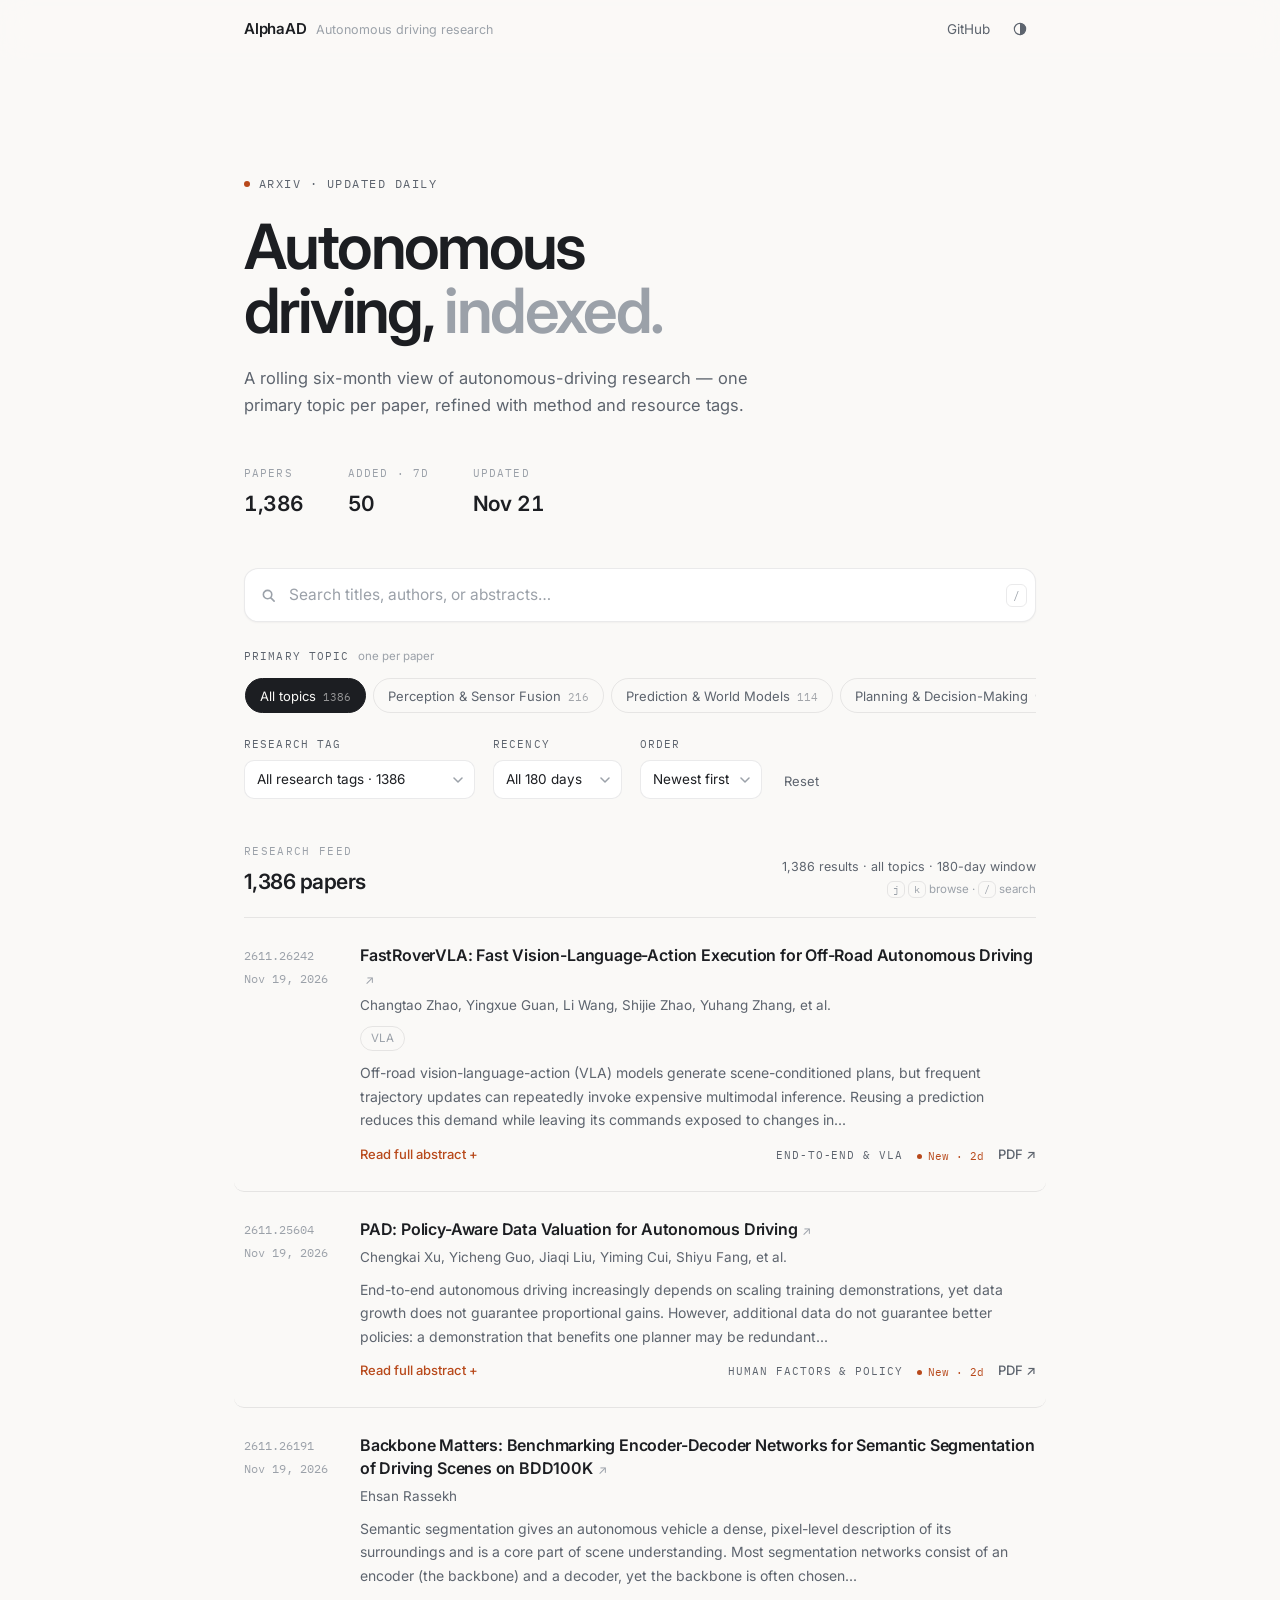
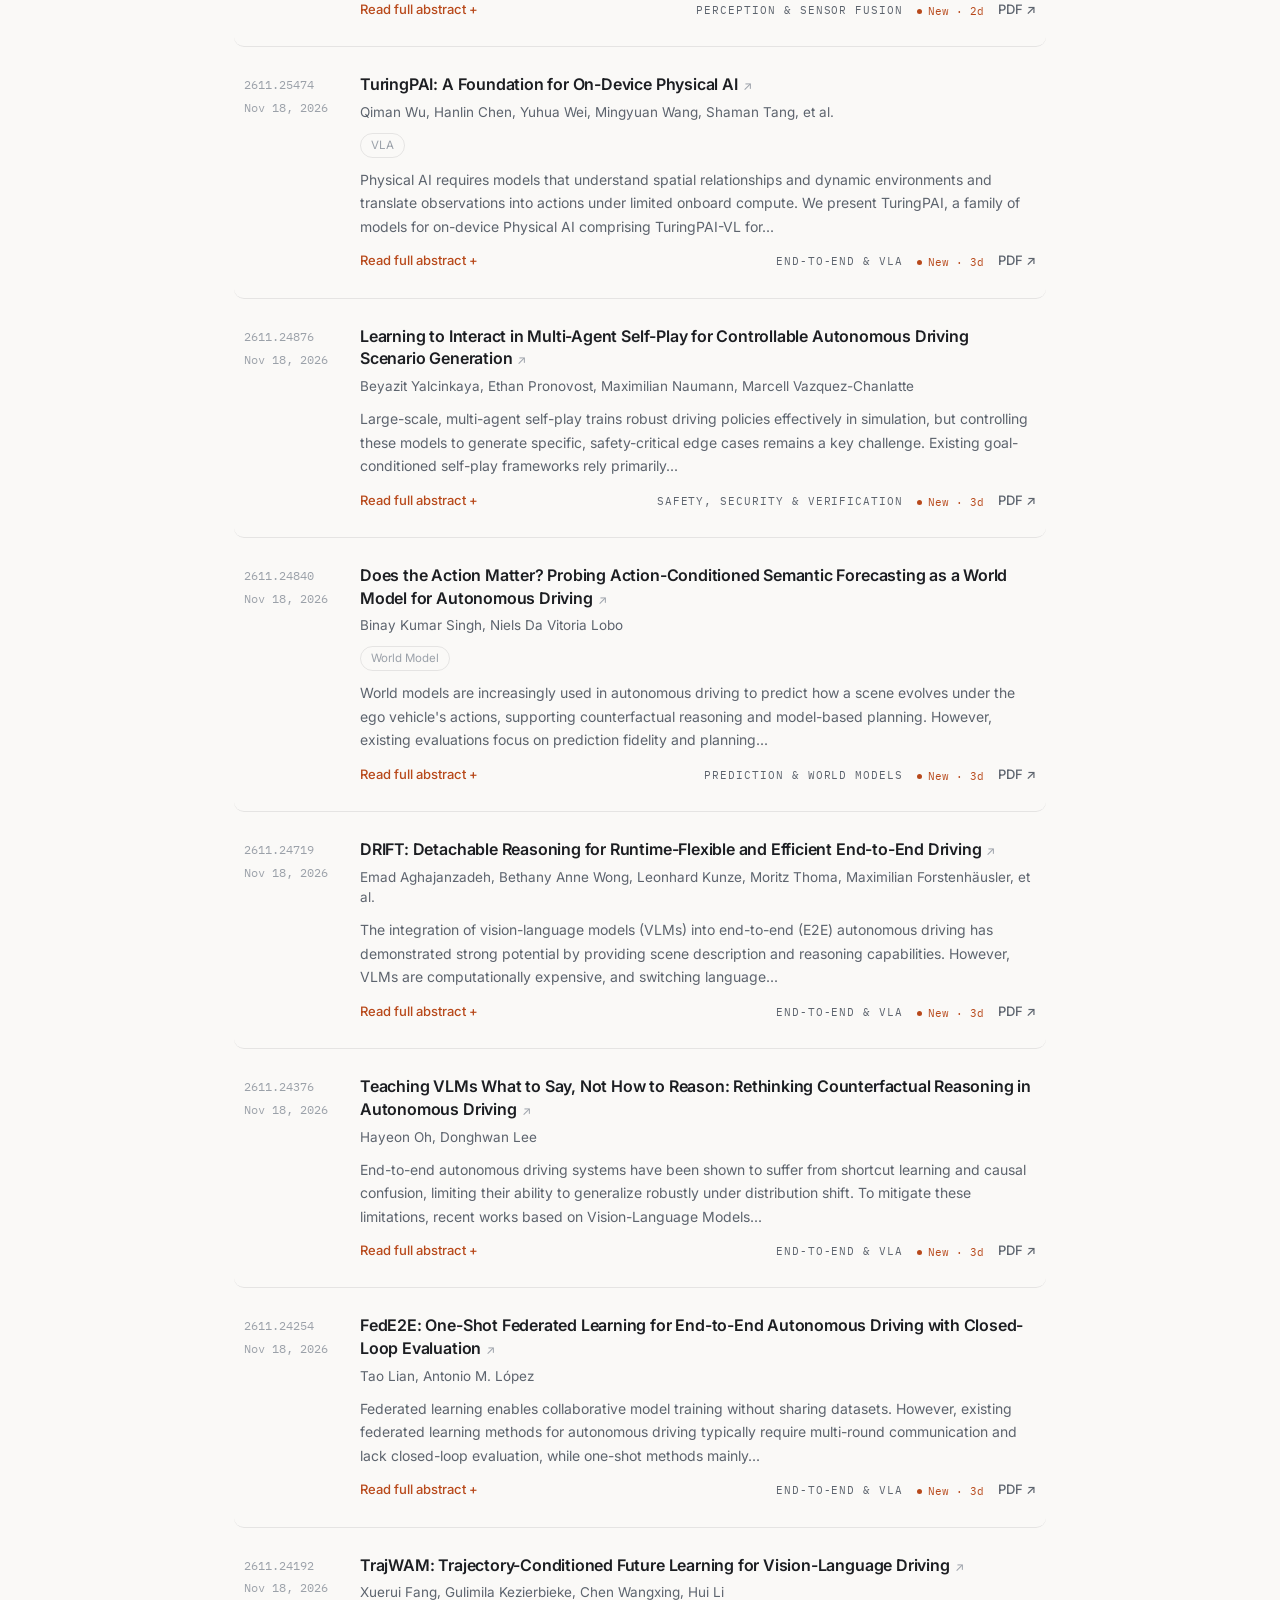
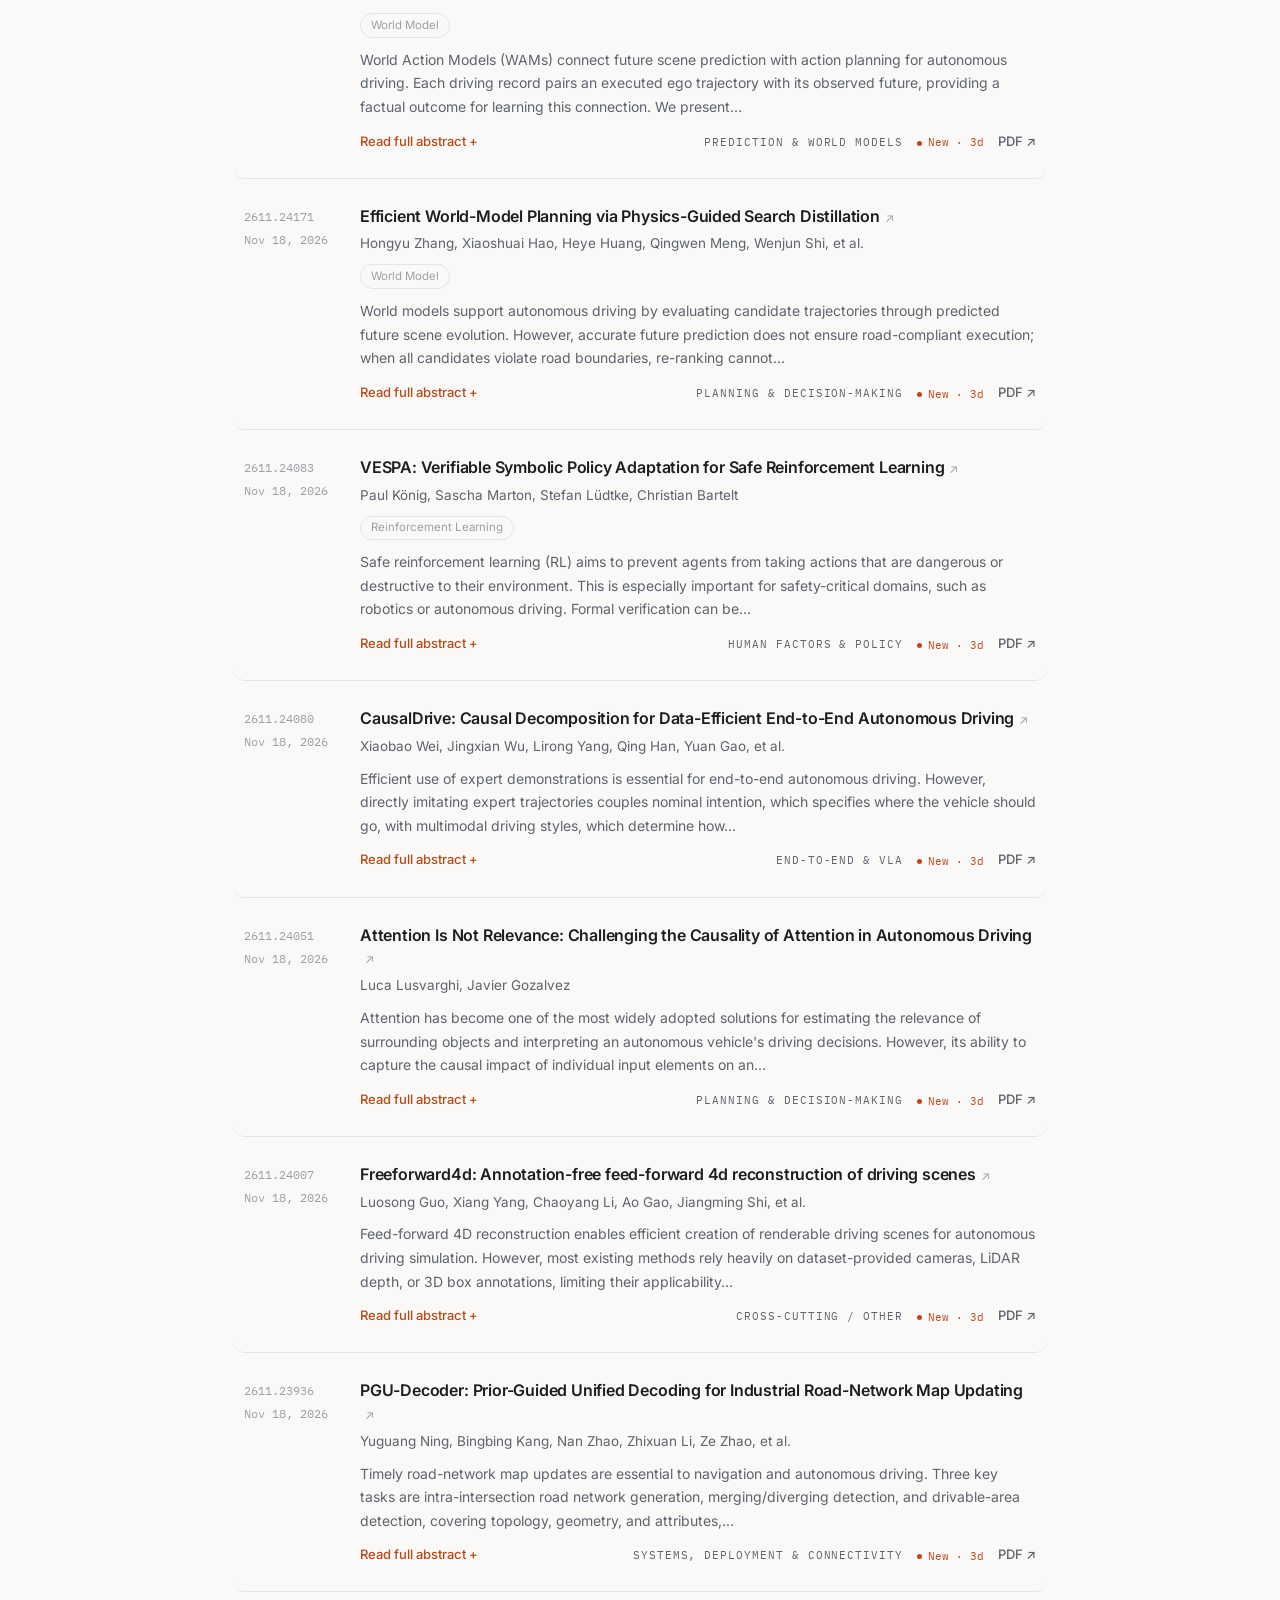
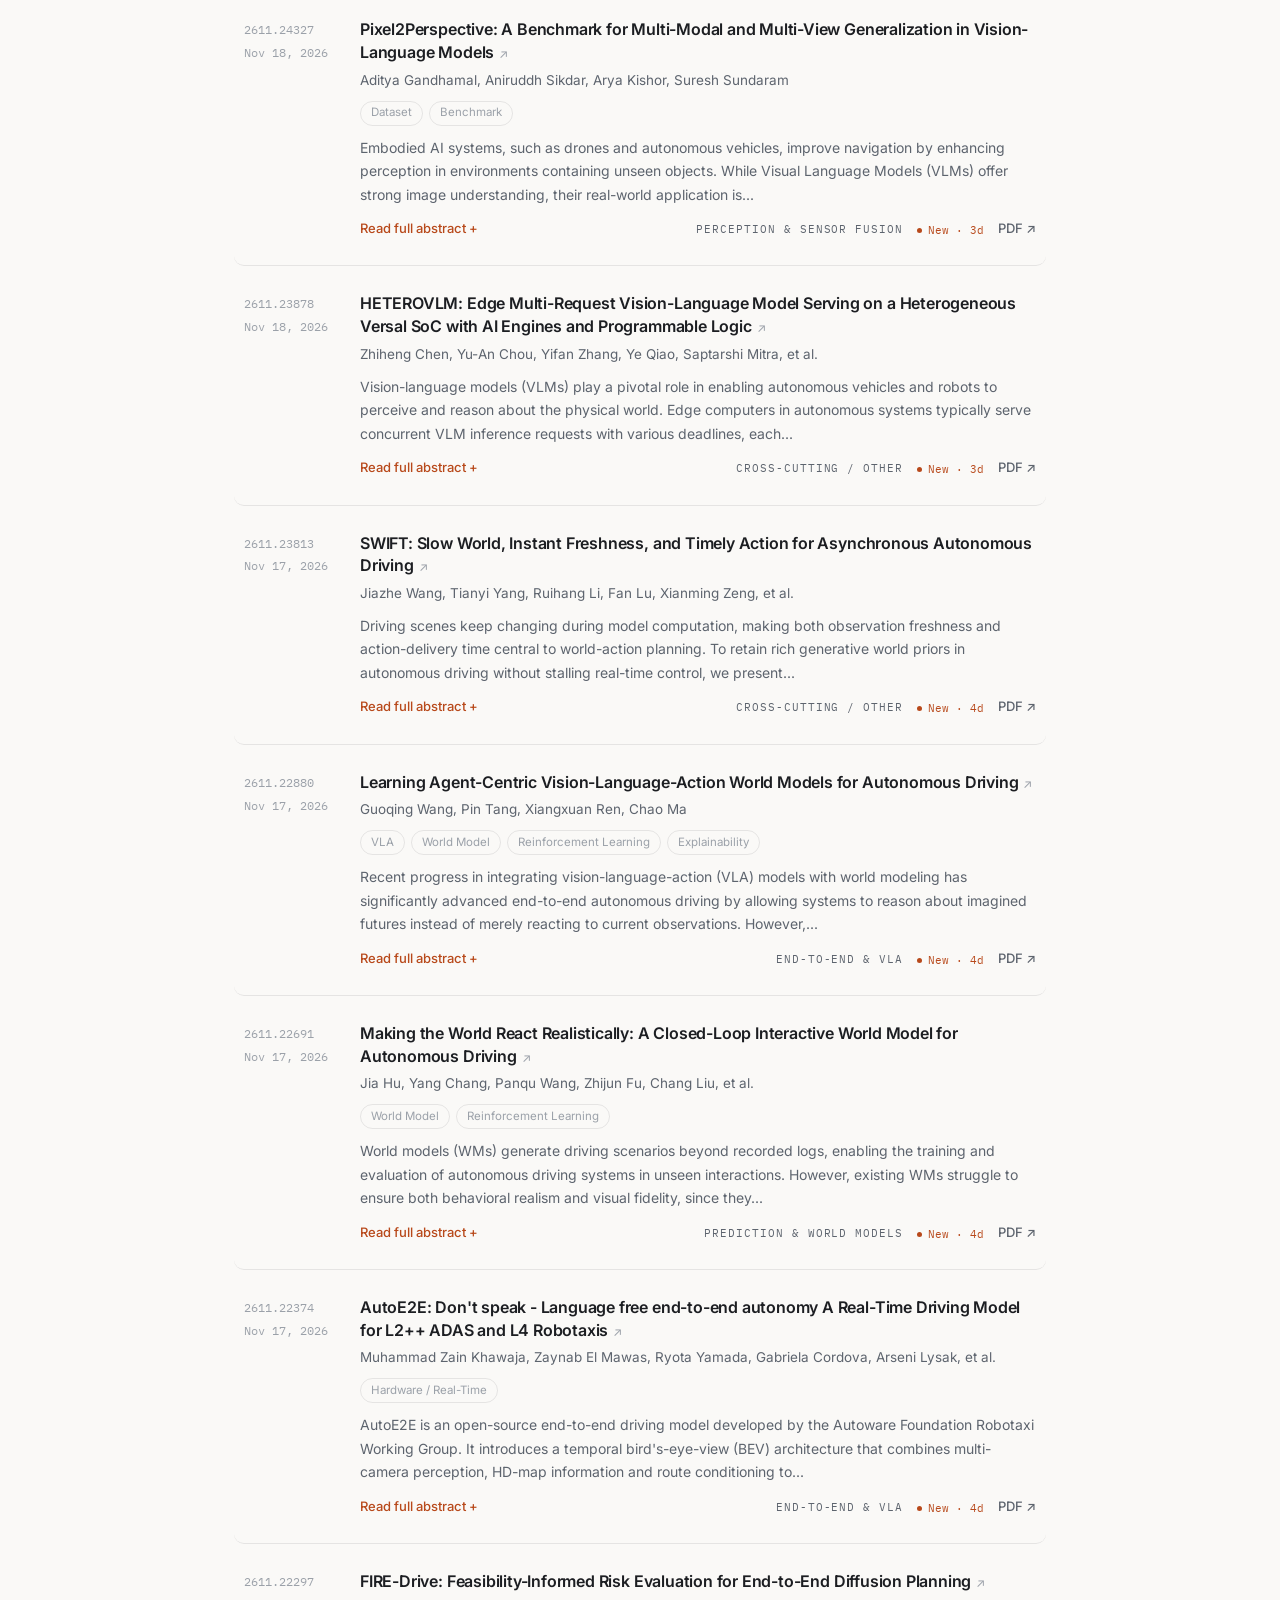
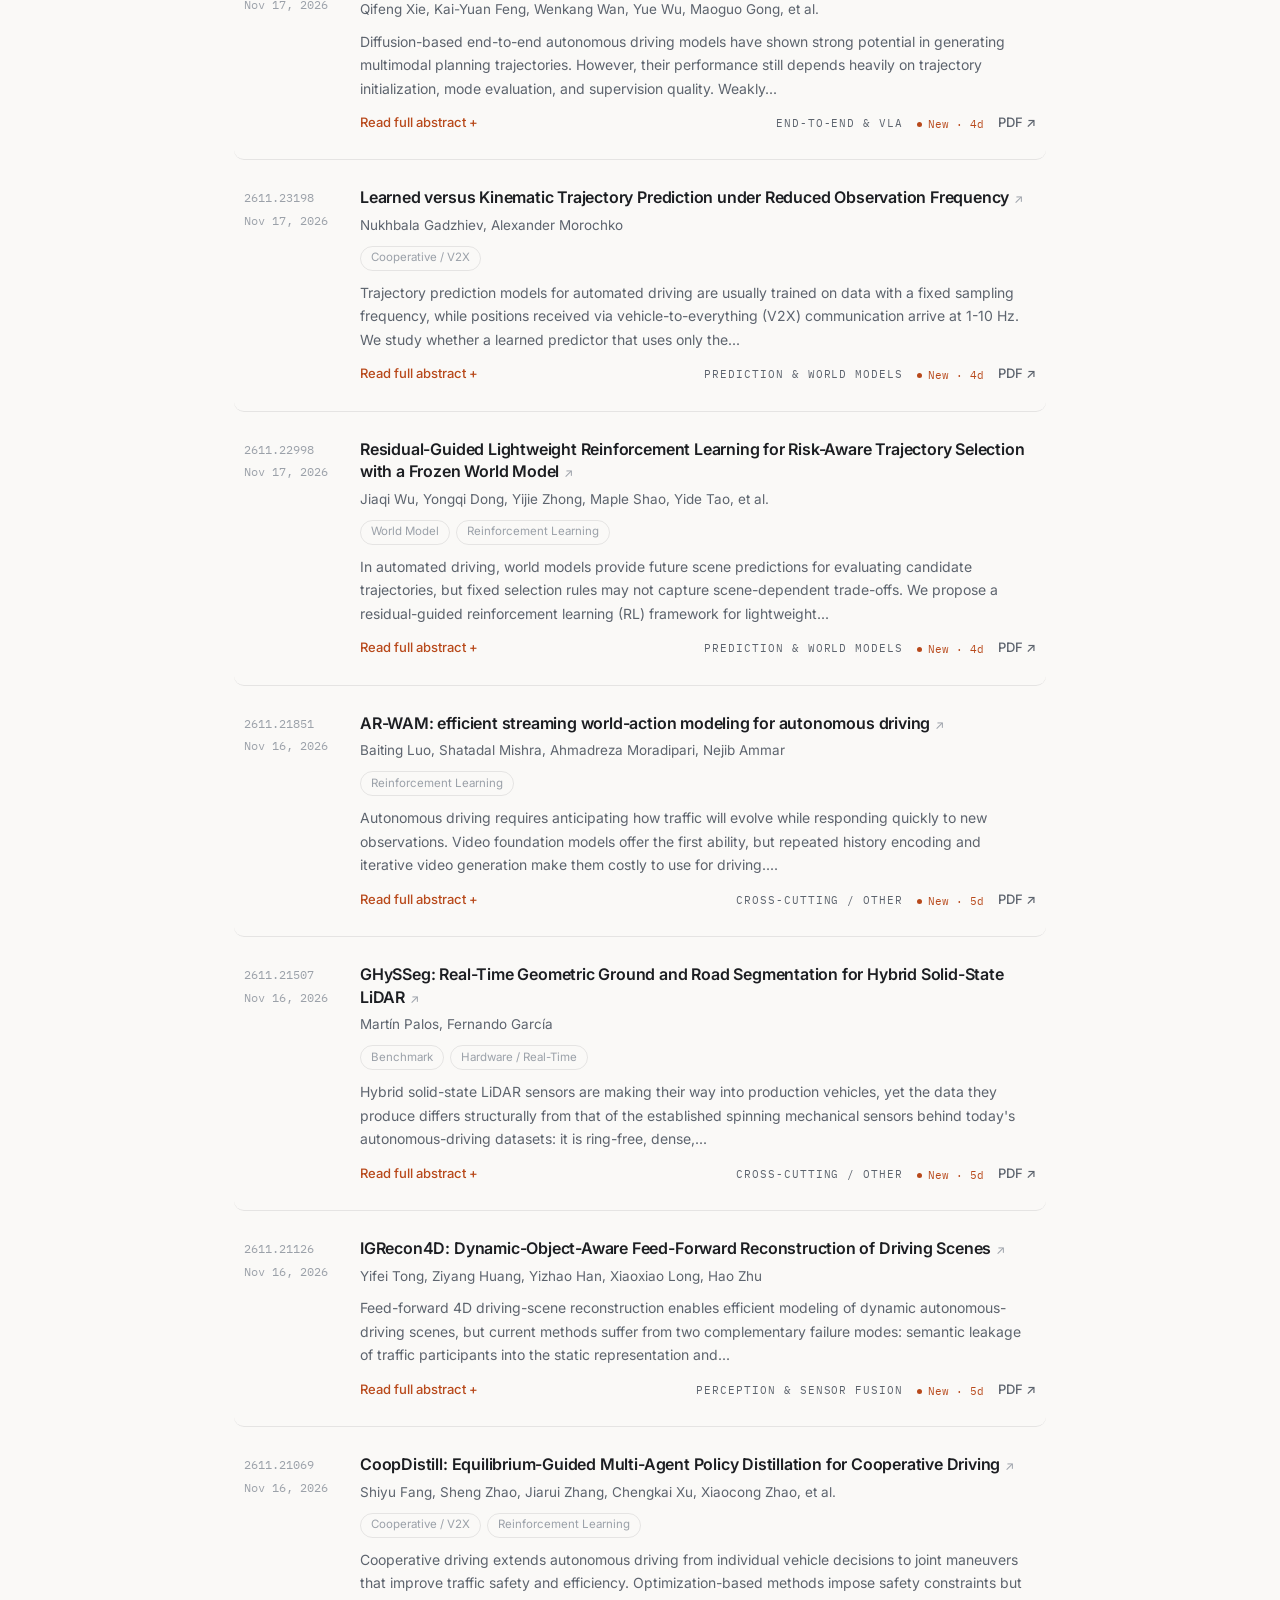
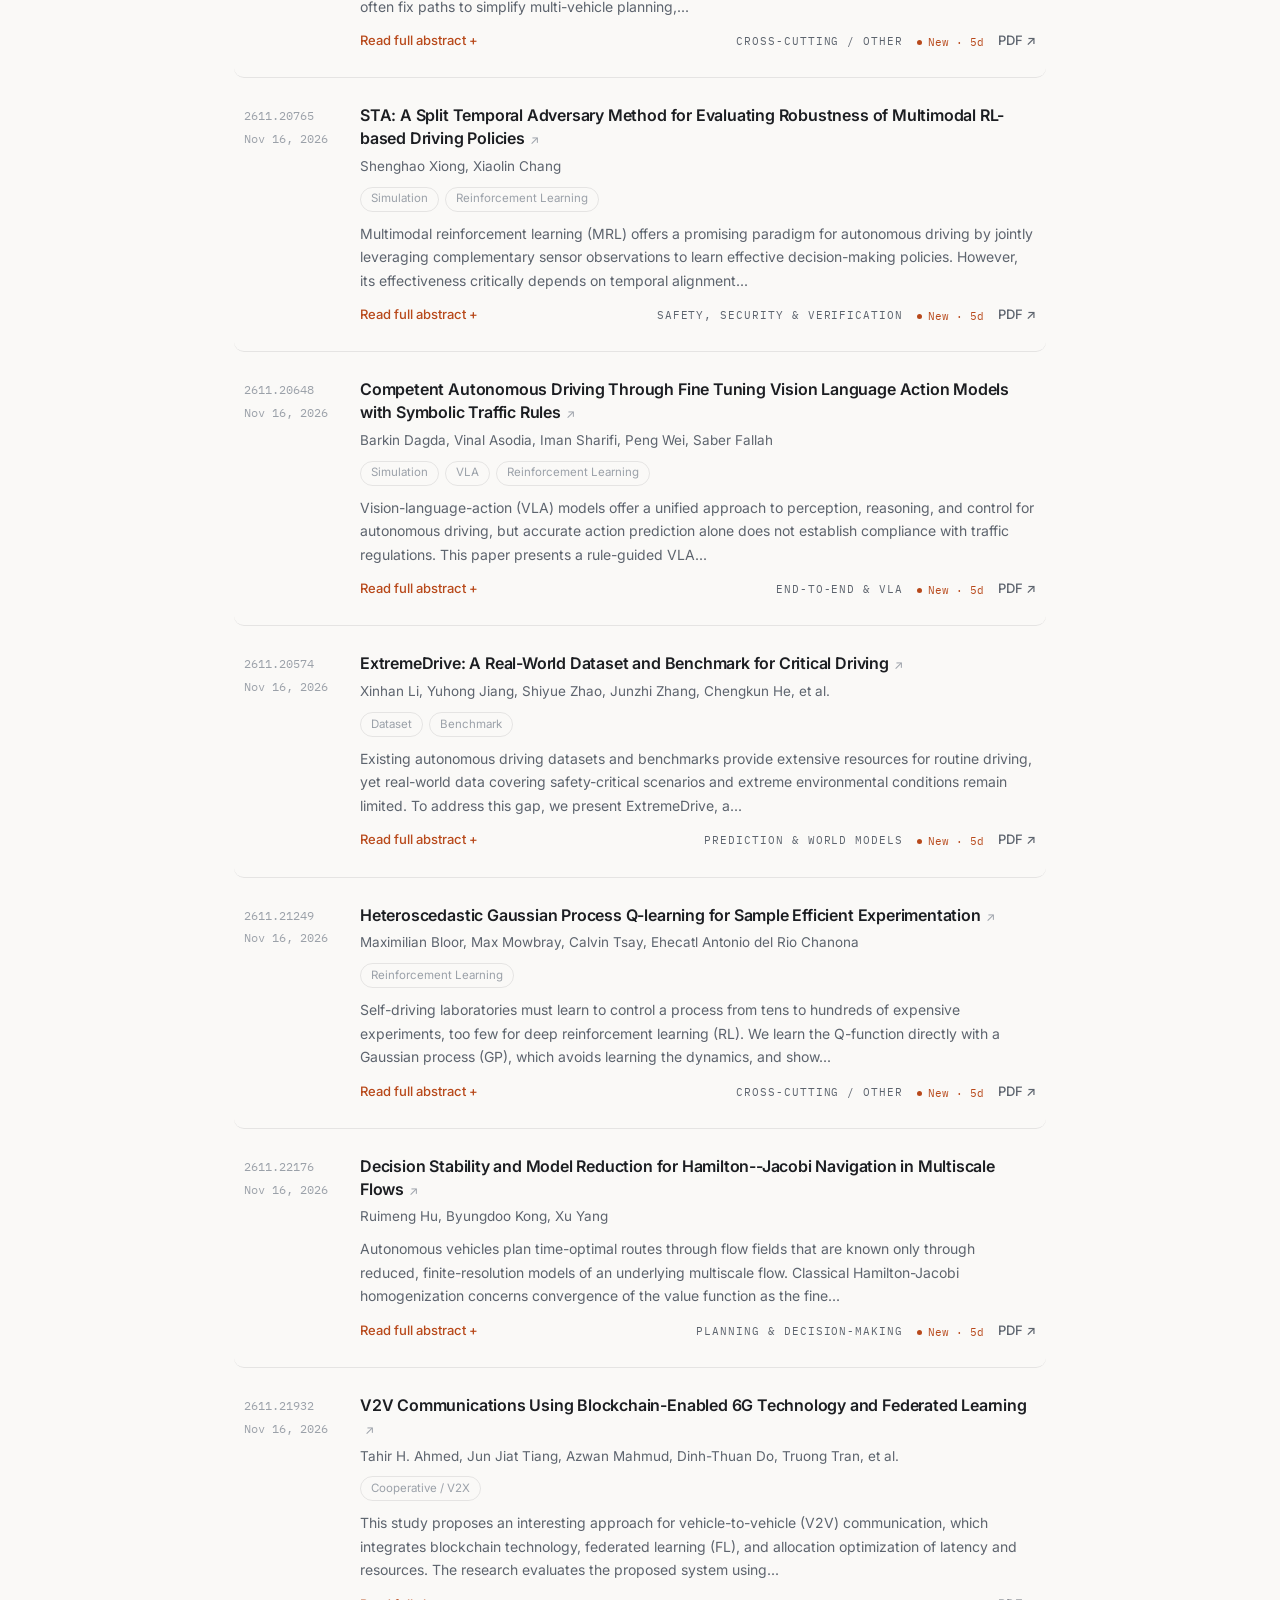
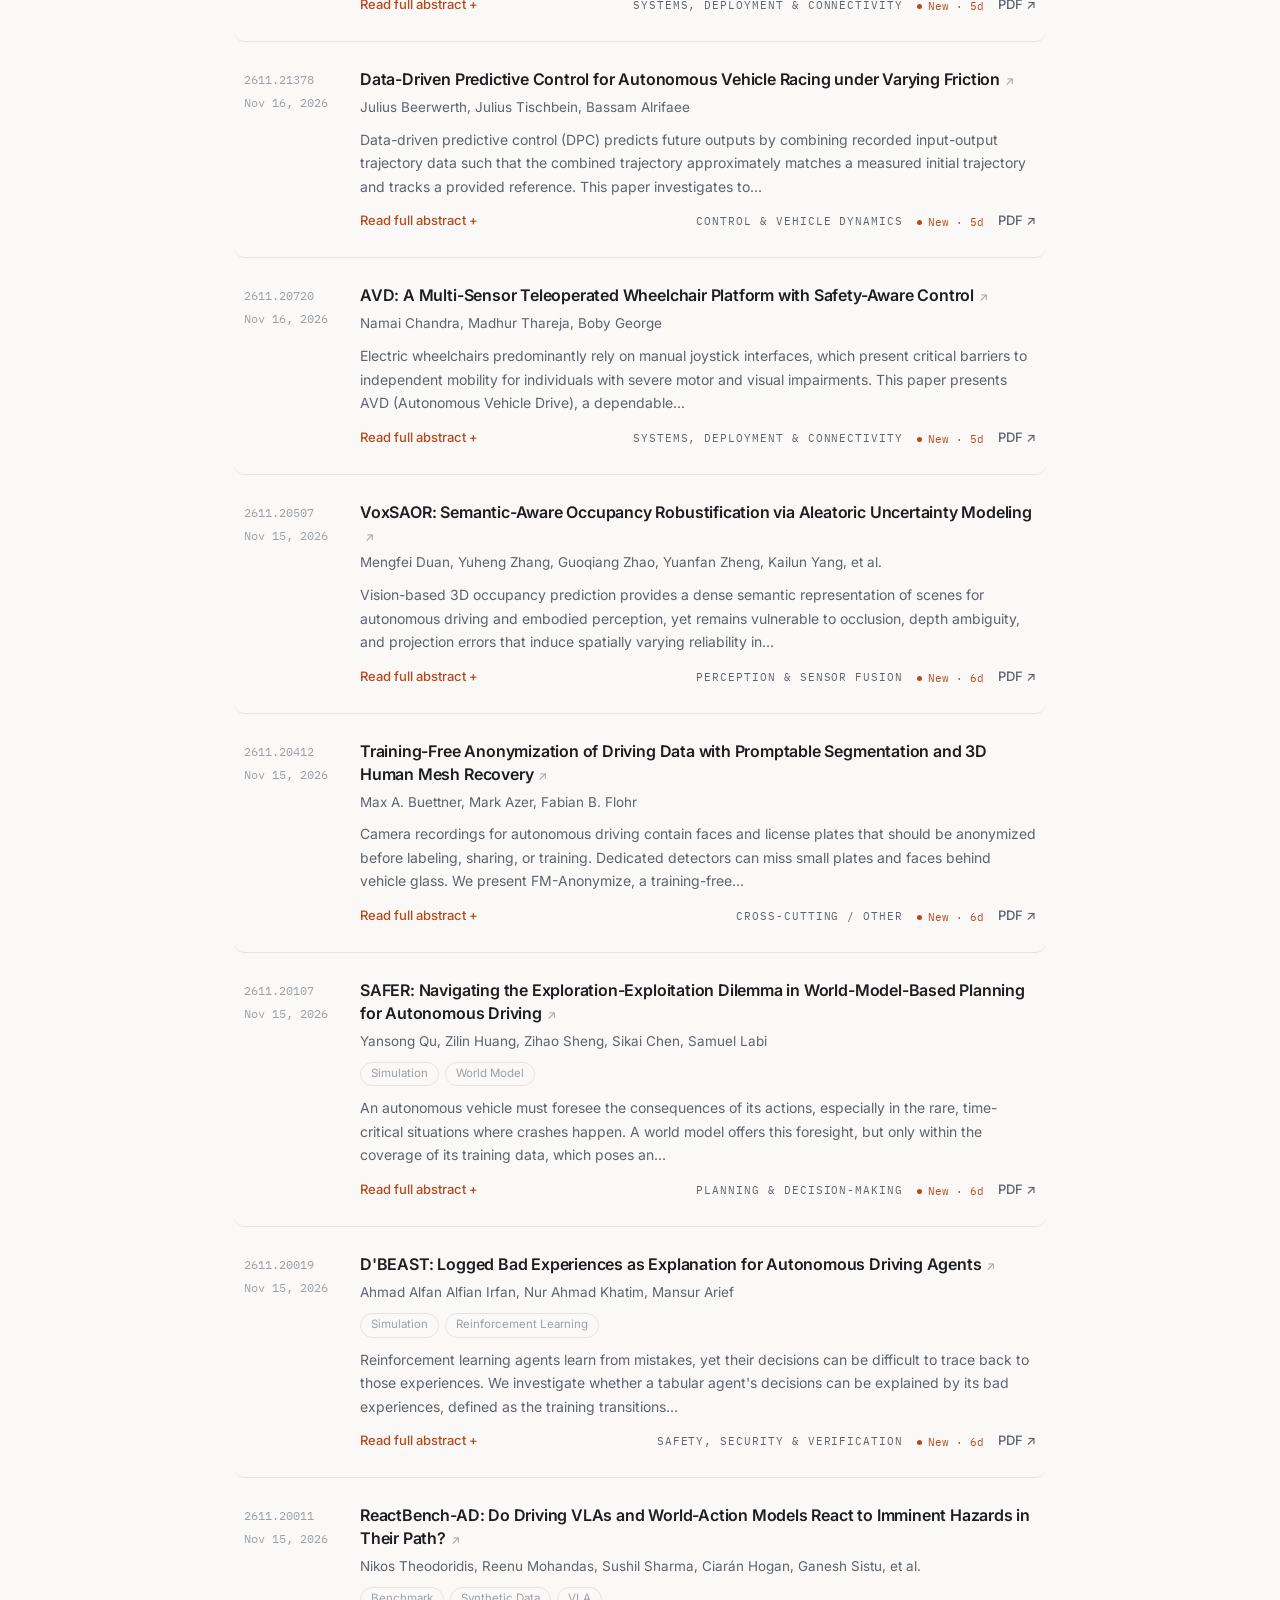
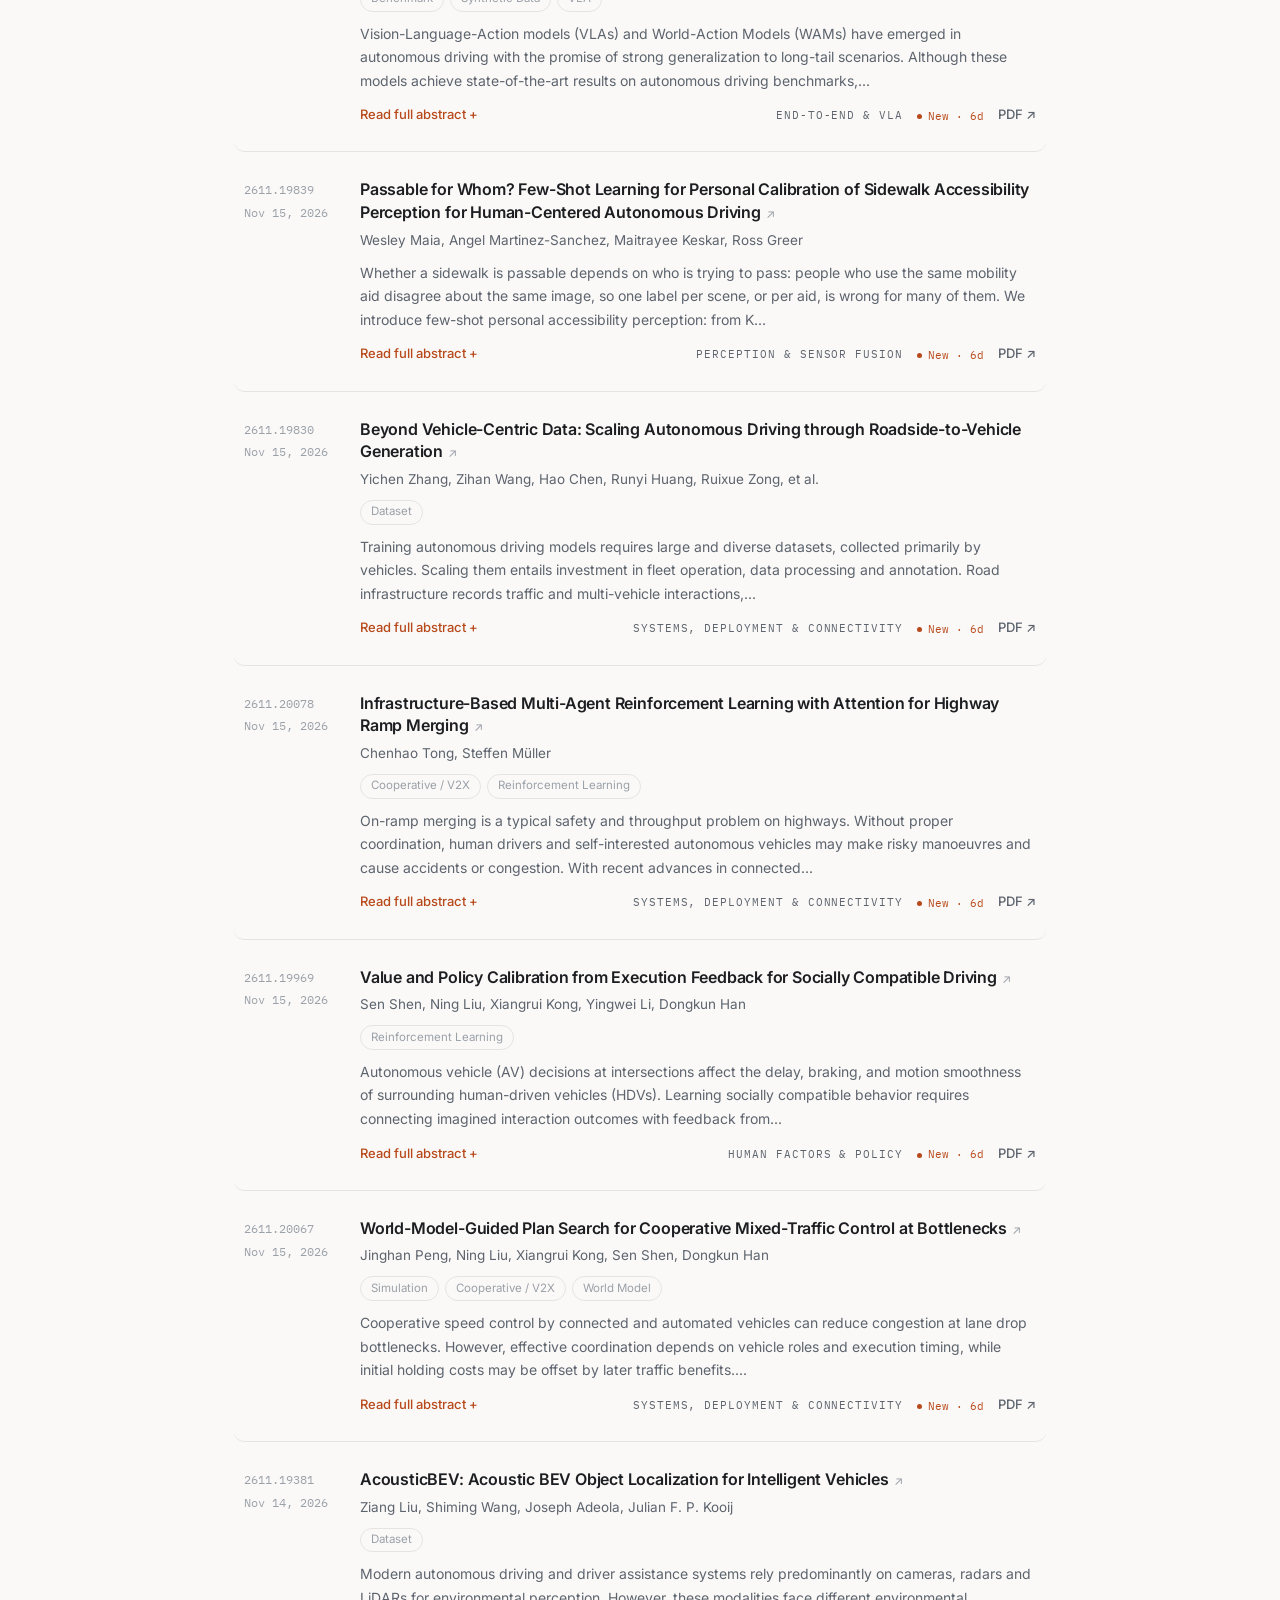
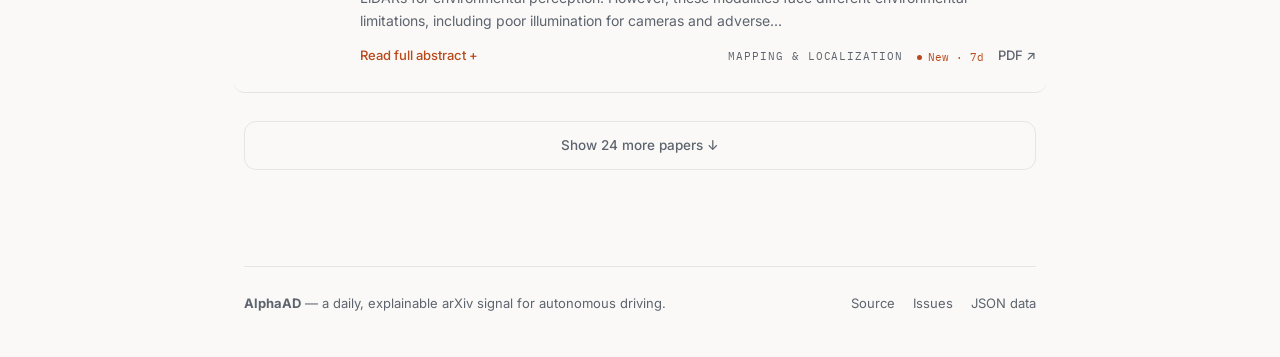
==== site/index.html @ a9769603 "[update] refresh papers 2026-11-21" ====
<!doctype html>
<html lang="en" data-theme="auto">
  <head>
    <meta charset="utf-8">
    <meta name="viewport" content="width=device-width, initial-scale=1">
    <meta name="description" content="Search and filter the latest autonomous driving research papers from arXiv.">
    <meta name="theme-color" content="#faf9f7" media="(prefers-color-scheme: light)">
    <meta name="theme-color" content="#0e0f11" media="(prefers-color-scheme: dark)">
    <meta property="og:title" content="AlphaAD · Autonomous Driving Research">
    <meta property="og:description" content="A daily research signal for autonomous driving.">
    <meta property="og:type" content="website">
    <title>AlphaAD · Autonomous Driving Research</title>
    <script>
      try {
        document.documentElement.dataset.theme = window.localStorage.getItem("alphaad-theme") || "auto";
      } catch (error) {
        document.documentElement.dataset.theme = "auto";
      }
    </script>
    <link rel="icon" href="favicon.svg" type="image/svg+xml">
    <link rel="stylesheet" href="assets/styles.css?v=97b1cd1d316fb952">
    <link rel="preconnect" href="https://fonts.googleapis.com">
    <link rel="preconnect" href="https://fonts.gstatic.com" crossorigin>
    <link href="https://fonts.googleapis.com/css2?family=IBM+Plex+Mono:wght@400;500&family=Inter:wght@400;500;600&display=swap" rel="stylesheet" media="print" onload="this.media='all'">
    <noscript>
      <link href="https://fonts.googleapis.com/css2?family=IBM+Plex+Mono:wght@400;500&family=Inter:wght@400;500;600&display=swap" rel="stylesheet">
    </noscript>
    <script src="assets/app.js?v=cb26e9bbf1d9f992" defer></script>
  </head>
  <body>
    <a class="skip-link" href="#results">Skip to research results</a>

    <header class="site-header" aria-label="Primary navigation">
      <div class="header-inner">
        <a class="brand" href="./" aria-label="AlphaAD home">
          <span class="brand-word">AlphaAD</span>
          <span class="brand-sub">Autonomous driving research</span>
        </a>

        <nav class="header-actions" aria-label="Project links">
          <a class="header-link" href="https://github.com/alaliqing/AlphaAD">GitHub</a>
          <button class="theme-toggle" id="theme-toggle" type="button" aria-label="Change color theme">
            <svg class="theme-icon icon-auto" viewBox="0 0 24 24" fill="none" stroke="currentColor" stroke-width="1.7" aria-hidden="true">
              <circle cx="12" cy="12" r="8.5"/>
              <path d="M12 3.5a8.5 8.5 0 0 1 0 17Z" fill="currentColor" stroke="none"/>
            </svg>
            <svg class="theme-icon icon-light" viewBox="0 0 24 24" fill="none" stroke="currentColor" stroke-width="1.7" stroke-linecap="round" aria-hidden="true">
              <circle cx="12" cy="12" r="4"/>
              <path d="M12 2v2M12 20v2M4.93 4.93l1.41 1.41M17.66 17.66l1.41 1.41M2 12h2M20 12h2M4.93 19.07l1.41-1.41M17.66 6.34l1.41-1.41"/>
            </svg>
            <svg class="theme-icon icon-dark" viewBox="0 0 24 24" fill="none" stroke="currentColor" stroke-width="1.7" stroke-linejoin="round" aria-hidden="true">
              <path d="M21 12.8A9 9 0 1 1 11.2 3a7 7 0 0 0 9.8 9.8Z"/>
            </svg>
            <span class="sr-only" id="theme-label">Auto</span>
          </button>
        </nav>
      </div>
    </header>

    <div class="page-shell">
      <main>
        <section class="hero" aria-labelledby="page-title">
          <p class="eyebrow"><span class="live-dot" aria-hidden="true"></span>arXiv · Updated daily</p>
          <h1 id="page-title">Autonomous driving, <span>indexed.</span></h1>
          <p class="hero-intro">A rolling six-month view of autonomous-driving research — one primary topic per paper, refined with method and resource tags.</p>

          <dl class="signal-board" aria-label="Research index summary">
            <div>
              <dt>Papers</dt>
              <dd id="total-papers">1,386</dd>
            </div>
            <div>
              <dt>Added · 7d</dt>
              <dd id="new-papers">50</dd>
            </div>
            <div>
              <dt>Updated</dt>
              <dd id="last-updated">Nov 21</dd>
            </div>
          </dl>
        </section>

        <form class="search-panel" id="search-form" role="search">
          <label class="sr-only" for="search-input">Search titles, authors, and abstracts</label>
          <div class="search-field">
            <span class="search-icon" aria-hidden="true"></span>
            <input
              id="search-input"
              name="q"
              type="search"
              autocomplete="off"
              placeholder="Search titles, authors, or abstracts…"
              disabled
            >
            <button id="clear-search" type="button" hidden>Clear</button>
            <kbd aria-hidden="true">/</kbd>
          </div>
        </form>

        <section class="filter-deck" aria-label="Research filters">
          <div class="topic-filter-group">
            <div class="filter-axis-label">
              <span>Primary topic</span>
              <small>one per paper</small>
            </div>
            <div class="category-scroller" id="category-filters" aria-label="Filter by primary topic"><button class="category-chip" type="button" data-category="all" aria-pressed="true" disabled>All topics<span class="chip-count" aria-hidden="true">1386</span></button><button class="category-chip" type="button" data-category="Perception &amp; Sensor Fusion" aria-pressed="false" disabled>Perception &amp; Sensor Fusion<span class="chip-count" aria-hidden="true">216</span></button><button class="category-chip" type="button" data-category="Prediction &amp; World Models" aria-pressed="false" disabled>Prediction &amp; World Models<span class="chip-count" aria-hidden="true">114</span></button><button class="category-chip" type="button" data-category="Planning &amp; Decision-Making" aria-pressed="false" disabled>Planning &amp; Decision-Making<span class="chip-count" aria-hidden="true">93</span></button><button class="category-chip" type="button" data-category="Control &amp; Vehicle Dynamics" aria-pressed="false" disabled>Control &amp; Vehicle Dynamics<span class="chip-count" aria-hidden="true">60</span></button><button class="category-chip" type="button" data-category="Mapping &amp; Localization" aria-pressed="false" disabled>Mapping &amp; Localization<span class="chip-count" aria-hidden="true">48</span></button><button class="category-chip" type="button" data-category="End-to-End &amp; VLA" aria-pressed="false" disabled>End-to-End &amp; VLA<span class="chip-count" aria-hidden="true">162</span></button><button class="category-chip" type="button" data-category="Safety, Security &amp; Verification" aria-pressed="false" disabled>Safety, Security &amp; Verification<span class="chip-count" aria-hidden="true">199</span></button><button class="category-chip" type="button" data-category="Systems, Deployment &amp; Connectivity" aria-pressed="false" disabled>Systems, Deployment &amp; Connectivity<span class="chip-count" aria-hidden="true">155</span></button><button class="category-chip" type="button" data-category="Human Factors &amp; Policy" aria-pressed="false" disabled>Human Factors &amp; Policy<span class="chip-count" aria-hidden="true">32</span></button><button class="category-chip" type="button" data-category="Cross-cutting / Other" aria-pressed="false" disabled>Cross-cutting / Other<span class="chip-count" aria-hidden="true">307</span></button></div>
          </div>

          <div class="select-filters">
            <label class="tag-select">
              <span>Research tag</span>
              <select id="tag-filter" disabled>
                <option value="all">All research tags</option>
                <option value="Dataset">Dataset · 99</option><option value="Benchmark">Benchmark · 98</option><option value="Simulation">Simulation · 195</option><option value="Synthetic Data">Synthetic Data · 30</option><option value="Cooperative / V2X">Cooperative / V2X · 109</option><option value="VLA">VLA · 87</option><option value="World Model">World Model · 121</option><option value="Reinforcement Learning">Reinforcement Learning · 141</option><option value="Imitation Learning">Imitation Learning · 28</option><option value="Hardware / Real-Time">Hardware / Real-Time · 99</option><option value="Survey">Survey · 29</option><option value="Explainability">Explainability · 104</option><option value="Human Interaction">Human Interaction · 17</option>
              </select>
            </label>
            <label>
              <span>Recency</span>
              <select id="recency-filter" disabled>
                <option value="all">All 180 days</option>
                <option value="7">Last 7 days</option>
                <option value="30">Last 30 days</option>
                <option value="90">Last 90 days</option>
              </select>
            </label>
            <label>
              <span>Order</span>
              <select id="sort-filter" disabled>
                <option value="newest">Newest first</option>
                <option value="oldest">Oldest first</option>
                <option value="title">Title A–Z</option>
              </select>
            </label>
            <button id="reset-filters" type="button" class="text-button" disabled>Reset</button>
          </div>
        </section>

        <section class="results-section" id="results" aria-labelledby="results-title">
          <header class="results-header">
            <div>
              <p class="section-index">Research feed</p>
              <h2 id="results-title"><span id="result-count">1,386</span> papers</h2>
            </div>
            <div class="result-meta">
              <p id="result-context" class="result-context" aria-live="polite">1,386 results · all topics · 180-day window</p>
              <p class="keyboard-hint" aria-hidden="true"><kbd>j</kbd> <kbd>k</kbd> browse · <kbd>/</kbd> search</p>
            </div>
          </header>

          <div class="feed-status" id="feed-status" role="status">
            <span id="feed-status-text">Preparing search and filters…</span>
            <button id="retry-feed" class="text-button" type="button" hidden>Retry</button>
          </div>

          <div class="paper-list" id="paper-list" aria-busy="false"><article class="paper-card is-initial" data-paper-id="2611.26242" data-recency="new"><div class="paper-index">2611.26242<time class="paper-date" datetime="2026-11-19">Nov 19, 2026</time></div><div class="paper-main"><h3><a href="https://arxiv.org/abs/2611.26242" target="_blank" rel="noopener noreferrer" aria-label="FastRoverVLA: Fast Vision-Language-Action Execution for Off-Road Autonomous Driving on arXiv (opens in a new tab)">FastRoverVLA: Fast Vision-Language-Action Execution for Off-Road Autonomous Driving<span class="title-link-cue" aria-hidden="true">↗</span></a></h3><p class="paper-authors">Changtao Zhao, Yingxue Guan, Li Wang, Shijie Zhao, Yuhang Zhang, et al.</p><div class="paper-tags" aria-label="Research tags"><button class="paper-tag" type="button" aria-pressed="false" disabled>VLA</button></div><p class="paper-abstract" id="abstract-2611-26242">Off-road vision-language-action (VLA) models generate scene-conditioned plans, but frequent trajectory updates can repeatedly invoke expensive multimodal inference. Reusing a prediction reduces this demand while leaving its commands exposed to changes in...</p><div class="paper-foot"><button class="abstract-toggle" type="button" aria-controls="abstract-2611-26242" aria-expanded="false">Read full abstract +</button><div class="paper-meta"><span class="topic-label" title="Automated classification · high confidence · title: vision-language-action; abstract: vision-language-action; abstract: driving policy">End-to-End &amp; VLA</span><span class="recency-label" data-recency="new">New · 2d</span><div class="paper-links"><a href="https://arxiv.org/pdf/2611.26242.pdf" target="_blank" rel="noopener noreferrer" aria-label="Open PDF for FastRoverVLA: Fast Vision-Language-Action Execution for Off-Road Autonomous Driving (opens in a new tab)">PDF  ↗</a></div></div></div></div></article>
<article class="paper-card is-initial" data-paper-id="2611.25604" data-recency="new"><div class="paper-index">2611.25604<time class="paper-date" datetime="2026-11-19">Nov 19, 2026</time></div><div class="paper-main"><h3><a href="https://arxiv.org/abs/2611.25604" target="_blank" rel="noopener noreferrer" aria-label="PAD: Policy-Aware Data Valuation for Autonomous Driving on arXiv (opens in a new tab)">PAD: Policy-Aware Data Valuation for Autonomous Driving<span class="title-link-cue" aria-hidden="true">↗</span></a></h3><p class="paper-authors">Chengkai Xu, Yicheng Guo, Jiaqi Liu, Yiming Cui, Shiyu Fang, et al.</p><p class="paper-abstract" id="abstract-2611-25604">End-to-end autonomous driving increasingly depends on scaling training demonstrations, yet data growth does not guarantee proportional gains. However, additional data do not guarantee better policies: a demonstration that benefits one planner may be redundant...</p><div class="paper-foot"><button class="abstract-toggle" type="button" aria-controls="abstract-2611-25604" aria-expanded="false">Read full abstract +</button><div class="paper-meta"><span class="topic-label" title="Automated classification · medium confidence · title: law or policy; abstract: law or policy">Human Factors &amp; Policy</span><span class="recency-label" data-recency="new">New · 2d</span><div class="paper-links"><a href="https://arxiv.org/pdf/2611.25604.pdf" target="_blank" rel="noopener noreferrer" aria-label="Open PDF for PAD: Policy-Aware Data Valuation for Autonomous Driving (opens in a new tab)">PDF  ↗</a></div></div></div></div></article>
<article class="paper-card is-initial" data-paper-id="2611.26191" data-recency="new"><div class="paper-index">2611.26191<time class="paper-date" datetime="2026-11-19">Nov 19, 2026</time></div><div class="paper-main"><h3><a href="https://arxiv.org/abs/2611.26191" target="_blank" rel="noopener noreferrer" aria-label="Backbone Matters: Benchmarking Encoder-Decoder Networks for Semantic Segmentation of Driving Scenes on BDD100K on arXiv (opens in a new tab)">Backbone Matters: Benchmarking Encoder-Decoder Networks for Semantic Segmentation of Driving Scenes on BDD100K<span class="title-link-cue" aria-hidden="true">↗</span></a></h3><p class="paper-authors">Ehsan Rassekh</p><p class="paper-abstract" id="abstract-2611-26191">Semantic segmentation gives an autonomous vehicle a dense, pixel-level description of its surroundings and is a core part of scene understanding. Most segmentation networks consist of an encoder (the backbone) and a decoder, yet the backbone is often chosen...</p><div class="paper-foot"><button class="abstract-toggle" type="button" aria-controls="abstract-2611-26191" aria-expanded="false">Read full abstract +</button><div class="paper-meta"><span class="topic-label" title="Automated classification · high confidence · title: scene segmentation; abstract: scene segmentation; abstract: scene understanding">Perception &amp; Sensor Fusion</span><span class="recency-label" data-recency="new">New · 2d</span><div class="paper-links"><a href="https://arxiv.org/pdf/2611.26191.pdf" target="_blank" rel="noopener noreferrer" aria-label="Open PDF for Backbone Matters: Benchmarking Encoder-Decoder Networks for Semantic Segmentation of Driving Scenes on BDD100K (opens in a new tab)">PDF  ↗</a></div></div></div></div></article>
<article class="paper-card is-initial" data-paper-id="2611.25474" data-recency="new"><div class="paper-index">2611.25474<time class="paper-date" datetime="2026-11-18">Nov 18, 2026</time></div><div class="paper-main"><h3><a href="https://arxiv.org/abs/2611.25474" target="_blank" rel="noopener noreferrer" aria-label="TuringPAI: A Foundation for On-Device Physical AI on arXiv (opens in a new tab)">TuringPAI: A Foundation for On-Device Physical AI<span class="title-link-cue" aria-hidden="true">↗</span></a></h3><p class="paper-authors">Qiman Wu, Hanlin Chen, Yuhua Wei, Mingyuan Wang, Shaman Tang, et al.</p><div class="paper-tags" aria-label="Research tags"><button class="paper-tag" type="button" aria-pressed="false" disabled>VLA</button></div><p class="paper-abstract" id="abstract-2611-25474">Physical AI requires models that understand spatial relationships and dynamic environments and translate observations into actions under limited onboard compute. We present TuringPAI, a family of models for on-device Physical AI comprising TuringPAI-VL for...</p><div class="paper-foot"><button class="abstract-toggle" type="button" aria-controls="abstract-2611-25474" aria-expanded="false">Read full abstract +</button><div class="paper-meta"><span class="topic-label" title="Automated classification · low confidence · abstract: vision-language-action">End-to-End &amp; VLA</span><span class="recency-label" data-recency="new">New · 3d</span><div class="paper-links"><a href="https://arxiv.org/pdf/2611.25474.pdf" target="_blank" rel="noopener noreferrer" aria-label="Open PDF for TuringPAI: A Foundation for On-Device Physical AI (opens in a new tab)">PDF  ↗</a></div></div></div></div></article>
<article class="paper-card is-initial" data-paper-id="2611.24876" data-recency="new"><div class="paper-index">2611.24876<time class="paper-date" datetime="2026-11-18">Nov 18, 2026</time></div><div class="paper-main"><h3><a href="https://arxiv.org/abs/2611.24876" target="_blank" rel="noopener noreferrer" aria-label="Learning to Interact in Multi-Agent Self-Play for Controllable Autonomous Driving Scenario Generation on arXiv (opens in a new tab)">Learning to Interact in Multi-Agent Self-Play for Controllable Autonomous Driving Scenario Generation<span class="title-link-cue" aria-hidden="true">↗</span></a></h3><p class="paper-authors">Beyazit Yalcinkaya, Ethan Pronovost, Maximilian Naumann, Marcell Vazquez-Chanlatte</p><p class="paper-abstract" id="abstract-2611-24876">Large-scale, multi-agent self-play trains robust driving policies effectively in simulation, but controlling these models to generate specific, safety-critical edge cases remains a key challenge. Existing goal-conditioned self-play frameworks rely primarily...</p><div class="paper-foot"><button class="abstract-toggle" type="button" aria-controls="abstract-2611-24876" aria-expanded="false">Read full abstract +</button><div class="paper-meta"><span class="topic-label" title="Automated classification · medium confidence · abstract: safety; abstract: validation or testing; abstract: attack or threat">Safety, Security &amp; Verification</span><span class="recency-label" data-recency="new">New · 3d</span><div class="paper-links"><a href="https://arxiv.org/pdf/2611.24876.pdf" target="_blank" rel="noopener noreferrer" aria-label="Open PDF for Learning to Interact in Multi-Agent Self-Play for Controllable Autonomous Driving Scenario Generation (opens in a new tab)">PDF  ↗</a></div></div></div></div></article>
<article class="paper-card is-initial" data-paper-id="2611.24840" data-recency="new"><div class="paper-index">2611.24840<time class="paper-date" datetime="2026-11-18">Nov 18, 2026</time></div><div class="paper-main"><h3><a href="https://arxiv.org/abs/2611.24840" target="_blank" rel="noopener noreferrer" aria-label="Does the Action Matter? Probing Action-Conditioned Semantic Forecasting as a World Model for Autonomous Driving on arXiv (opens in a new tab)">Does the Action Matter? Probing Action-Conditioned Semantic Forecasting as a World Model for Autonomous Driving<span class="title-link-cue" aria-hidden="true">↗</span></a></h3><p class="paper-authors">Binay Kumar Singh, Niels Da Vitoria Lobo</p><div class="paper-tags" aria-label="Research tags"><button class="paper-tag" type="button" aria-pressed="false" disabled>World Model</button></div><p class="paper-abstract" id="abstract-2611-24840">World models are increasingly used in autonomous driving to predict how a scene evolves under the ego vehicle&#x27;s actions, supporting counterfactual reasoning and model-based planning. However, existing evaluations focus on prediction fidelity and planning...</p><div class="paper-foot"><button class="abstract-toggle" type="button" aria-controls="abstract-2611-24840" aria-expanded="false">Read full abstract +</button><div class="paper-meta"><span class="topic-label" title="Automated classification · high confidence · title: forecasting; abstract: forecasting; title: world model">Prediction &amp; World Models</span><span class="recency-label" data-recency="new">New · 3d</span><div class="paper-links"><a href="https://arxiv.org/pdf/2611.24840.pdf" target="_blank" rel="noopener noreferrer" aria-label="Open PDF for Does the Action Matter? Probing Action-Conditioned Semantic Forecasting as a World Model for Autonomous Driving (opens in a new tab)">PDF  ↗</a></div></div></div></div></article>
<article class="paper-card is-initial" data-paper-id="2611.24719" data-recency="new"><div class="paper-index">2611.24719<time class="paper-date" datetime="2026-11-18">Nov 18, 2026</time></div><div class="paper-main"><h3><a href="https://arxiv.org/abs/2611.24719" target="_blank" rel="noopener noreferrer" aria-label="DRIFT: Detachable Reasoning for Runtime-Flexible and Efficient End-to-End Driving on arXiv (opens in a new tab)">DRIFT: Detachable Reasoning for Runtime-Flexible and Efficient End-to-End Driving<span class="title-link-cue" aria-hidden="true">↗</span></a></h3><p class="paper-authors">Emad Aghajanzadeh, Bethany Anne Wong, Leonhard Kunze, Moritz Thoma, Maximilian Forstenhäusler, et al.</p><p class="paper-abstract" id="abstract-2611-24719">The integration of vision-language models (VLMs) into end-to-end (E2E) autonomous driving has demonstrated strong potential by providing scene description and reasoning capabilities. However, VLMs are computationally expensive, and switching language...</p><div class="paper-foot"><button class="abstract-toggle" type="button" aria-controls="abstract-2611-24719" aria-expanded="false">Read full abstract +</button><div class="paper-meta"><span class="topic-label" title="Automated classification · high confidence · title: end-to-end driving; title: end-to-end; abstract: end-to-end">End-to-End &amp; VLA</span><span class="recency-label" data-recency="new">New · 3d</span><div class="paper-links"><a href="https://arxiv.org/pdf/2611.24719.pdf" target="_blank" rel="noopener noreferrer" aria-label="Open PDF for DRIFT: Detachable Reasoning for Runtime-Flexible and Efficient End-to-End Driving (opens in a new tab)">PDF  ↗</a></div></div></div></div></article>
<article class="paper-card is-initial" data-paper-id="2611.24376" data-recency="new"><div class="paper-index">2611.24376<time class="paper-date" datetime="2026-11-18">Nov 18, 2026</time></div><div class="paper-main"><h3><a href="https://arxiv.org/abs/2611.24376" target="_blank" rel="noopener noreferrer" aria-label="Teaching VLMs What to Say, Not How to Reason: Rethinking Counterfactual Reasoning in Autonomous Driving on arXiv (opens in a new tab)">Teaching VLMs What to Say, Not How to Reason: Rethinking Counterfactual Reasoning in Autonomous Driving<span class="title-link-cue" aria-hidden="true">↗</span></a></h3><p class="paper-authors">Hayeon Oh, Donghwan Lee</p><p class="paper-abstract" id="abstract-2611-24376">End-to-end autonomous driving systems have been shown to suffer from shortcut learning and causal confusion, limiting their ability to generalize robustly under distribution shift. To mitigate these limitations, recent works based on Vision-Language Models...</p><div class="paper-foot"><button class="abstract-toggle" type="button" aria-controls="abstract-2611-24376" aria-expanded="false">Read full abstract +</button><div class="paper-meta"><span class="topic-label" title="Automated classification · medium confidence · abstract: end-to-end driving; abstract: end-to-end">End-to-End &amp; VLA</span><span class="recency-label" data-recency="new">New · 3d</span><div class="paper-links"><a href="https://arxiv.org/pdf/2611.24376.pdf" target="_blank" rel="noopener noreferrer" aria-label="Open PDF for Teaching VLMs What to Say, Not How to Reason: Rethinking Counterfactual Reasoning in Autonomous Driving (opens in a new tab)">PDF  ↗</a></div></div></div></div></article>
<article class="paper-card is-initial" data-paper-id="2611.24254" data-recency="new"><div class="paper-index">2611.24254<time class="paper-date" datetime="2026-11-18">Nov 18, 2026</time></div><div class="paper-main"><h3><a href="https://arxiv.org/abs/2611.24254" target="_blank" rel="noopener noreferrer" aria-label="FedE2E: One-Shot Federated Learning for End-to-End Autonomous Driving with Closed-Loop Evaluation on arXiv (opens in a new tab)">FedE2E: One-Shot Federated Learning for End-to-End Autonomous Driving with Closed-Loop Evaluation<span class="title-link-cue" aria-hidden="true">↗</span></a></h3><p class="paper-authors">Tao Lian, Antonio M. López</p><p class="paper-abstract" id="abstract-2611-24254">Federated learning enables collaborative model training without sharing datasets. However, existing federated learning methods for autonomous driving typically require multi-round communication and lack closed-loop evaluation, while one-shot methods mainly...</p><div class="paper-foot"><button class="abstract-toggle" type="button" aria-controls="abstract-2611-24254" aria-expanded="false">Read full abstract +</button><div class="paper-meta"><span class="topic-label" title="Automated classification · high confidence · title: end-to-end driving; abstract: end-to-end driving; title: end-to-end">End-to-End &amp; VLA</span><span class="recency-label" data-recency="new">New · 3d</span><div class="paper-links"><a href="https://arxiv.org/pdf/2611.24254.pdf" target="_blank" rel="noopener noreferrer" aria-label="Open PDF for FedE2E: One-Shot Federated Learning for End-to-End Autonomous Driving with Closed-Loop Evaluation (opens in a new tab)">PDF  ↗</a></div></div></div></div></article>
<article class="paper-card is-initial" data-paper-id="2611.24192" data-recency="new"><div class="paper-index">2611.24192<time class="paper-date" datetime="2026-11-18">Nov 18, 2026</time></div><div class="paper-main"><h3><a href="https://arxiv.org/abs/2611.24192" target="_blank" rel="noopener noreferrer" aria-label="TrajWAM: Trajectory-Conditioned Future Learning for Vision-Language Driving on arXiv (opens in a new tab)">TrajWAM: Trajectory-Conditioned Future Learning for Vision-Language Driving<span class="title-link-cue" aria-hidden="true">↗</span></a></h3><p class="paper-authors">Xuerui Fang, Gulimila Kezierbieke, Chen Wangxing, Hui Li</p><div class="paper-tags" aria-label="Research tags"><button class="paper-tag" type="button" aria-pressed="false" disabled>World Model</button></div><p class="paper-abstract" id="abstract-2611-24192">World Action Models (WAMs) connect future scene prediction with action planning for autonomous driving. Each driving record pairs an executed ego trajectory with its observed future, providing a factual outcome for learning this connection. We present...</p><div class="paper-foot"><button class="abstract-toggle" type="button" aria-controls="abstract-2611-24192" aria-expanded="false">Read full abstract +</button><div class="paper-meta"><span class="topic-label" title="Automated classification · medium confidence · abstract: world model; abstract: scene prediction; abstract: prediction">Prediction &amp; World Models</span><span class="recency-label" data-recency="new">New · 3d</span><div class="paper-links"><a href="https://arxiv.org/pdf/2611.24192.pdf" target="_blank" rel="noopener noreferrer" aria-label="Open PDF for TrajWAM: Trajectory-Conditioned Future Learning for Vision-Language Driving (opens in a new tab)">PDF  ↗</a></div></div></div></div></article>
<article class="paper-card is-initial" data-paper-id="2611.24171" data-recency="new"><div class="paper-index">2611.24171<time class="paper-date" datetime="2026-11-18">Nov 18, 2026</time></div><div class="paper-main"><h3><a href="https://arxiv.org/abs/2611.24171" target="_blank" rel="noopener noreferrer" aria-label="Efficient World-Model Planning via Physics-Guided Search Distillation on arXiv (opens in a new tab)">Efficient World-Model Planning via Physics-Guided Search Distillation<span class="title-link-cue" aria-hidden="true">↗</span></a></h3><p class="paper-authors">Hongyu Zhang, Xiaoshuai Hao, Heye Huang, Qingwen Meng, Wenjun Shi, et al.</p><div class="paper-tags" aria-label="Research tags"><button class="paper-tag" type="button" aria-pressed="false" disabled>World Model</button></div><p class="paper-abstract" id="abstract-2611-24171">World models support autonomous driving by evaluating candidate trajectories through predicted future scene evolution. However, accurate future prediction does not ensure road-compliant execution; when all candidates violate road boundaries, re-ranking cannot...</p><div class="paper-foot"><button class="abstract-toggle" type="button" aria-controls="abstract-2611-24171" aria-expanded="false">Read full abstract +</button><div class="paper-meta"><span class="topic-label" title="Automated classification · medium confidence · title: planning; abstract: planning">Planning &amp; Decision-Making</span><span class="recency-label" data-recency="new">New · 3d</span><div class="paper-links"><a href="https://arxiv.org/pdf/2611.24171.pdf" target="_blank" rel="noopener noreferrer" aria-label="Open PDF for Efficient World-Model Planning via Physics-Guided Search Distillation (opens in a new tab)">PDF  ↗</a></div></div></div></div></article>
<article class="paper-card is-initial" data-paper-id="2611.24083" data-recency="new"><div class="paper-index">2611.24083<time class="paper-date" datetime="2026-11-18">Nov 18, 2026</time></div><div class="paper-main"><h3><a href="https://arxiv.org/abs/2611.24083" target="_blank" rel="noopener noreferrer" aria-label="VESPA: Verifiable Symbolic Policy Adaptation for Safe Reinforcement Learning on arXiv (opens in a new tab)">VESPA: Verifiable Symbolic Policy Adaptation for Safe Reinforcement Learning<span class="title-link-cue" aria-hidden="true">↗</span></a></h3><p class="paper-authors">Paul König, Sascha Marton, Stefan Lüdtke, Christian Bartelt</p><div class="paper-tags" aria-label="Research tags"><button class="paper-tag" type="button" aria-pressed="false" disabled>Reinforcement Learning</button></div><p class="paper-abstract" id="abstract-2611-24083">Safe reinforcement learning (RL) aims to prevent agents from taking actions that are dangerous or destructive to their environment. This is especially important for safety-critical domains, such as robotics or autonomous driving. Formal verification can be...</p><div class="paper-foot"><button class="abstract-toggle" type="button" aria-controls="abstract-2611-24083" aria-expanded="false">Read full abstract +</button><div class="paper-meta"><span class="topic-label" title="Automated classification · medium confidence · title: law or policy; abstract: law or policy">Human Factors &amp; Policy</span><span class="recency-label" data-recency="new">New · 3d</span><div class="paper-links"><a href="https://arxiv.org/pdf/2611.24083.pdf" target="_blank" rel="noopener noreferrer" aria-label="Open PDF for VESPA: Verifiable Symbolic Policy Adaptation for Safe Reinforcement Learning (opens in a new tab)">PDF  ↗</a></div></div></div></div></article>
<article class="paper-card is-initial" data-paper-id="2611.24080" data-recency="new"><div class="paper-index">2611.24080<time class="paper-date" datetime="2026-11-18">Nov 18, 2026</time></div><div class="paper-main"><h3><a href="https://arxiv.org/abs/2611.24080" target="_blank" rel="noopener noreferrer" aria-label="CausalDrive: Causal Decomposition for Data-Efficient End-to-End Autonomous Driving on arXiv (opens in a new tab)">CausalDrive: Causal Decomposition for Data-Efficient End-to-End Autonomous Driving<span class="title-link-cue" aria-hidden="true">↗</span></a></h3><p class="paper-authors">Xiaobao Wei, Jingxian Wu, Lirong Yang, Qing Han, Yuan Gao, et al.</p><p class="paper-abstract" id="abstract-2611-24080">Efficient use of expert demonstrations is essential for end-to-end autonomous driving. However, directly imitating expert trajectories couples nominal intention, which specifies where the vehicle should go, with multimodal driving styles, which determine how...</p><div class="paper-foot"><button class="abstract-toggle" type="button" aria-controls="abstract-2611-24080" aria-expanded="false">Read full abstract +</button><div class="paper-meta"><span class="topic-label" title="Automated classification · high confidence · title: end-to-end driving; abstract: end-to-end driving; title: end-to-end">End-to-End &amp; VLA</span><span class="recency-label" data-recency="new">New · 3d</span><div class="paper-links"><a href="https://arxiv.org/pdf/2611.24080.pdf" target="_blank" rel="noopener noreferrer" aria-label="Open PDF for CausalDrive: Causal Decomposition for Data-Efficient End-to-End Autonomous Driving (opens in a new tab)">PDF  ↗</a></div></div></div></div></article>
<article class="paper-card is-initial" data-paper-id="2611.24051" data-recency="new"><div class="paper-index">2611.24051<time class="paper-date" datetime="2026-11-18">Nov 18, 2026</time></div><div class="paper-main"><h3><a href="https://arxiv.org/abs/2611.24051" target="_blank" rel="noopener noreferrer" aria-label="Attention Is Not Relevance: Challenging the Causality of Attention in Autonomous Driving on arXiv (opens in a new tab)">Attention Is Not Relevance: Challenging the Causality of Attention in Autonomous Driving<span class="title-link-cue" aria-hidden="true">↗</span></a></h3><p class="paper-authors">Luca Lusvarghi, Javier Gozalvez</p><p class="paper-abstract" id="abstract-2611-24051">Attention has become one of the most widely adopted solutions for estimating the relevance of surrounding objects and interpreting an autonomous vehicle&#x27;s driving decisions. However, its ability to capture the causal impact of individual input elements on an...</p><div class="paper-foot"><button class="abstract-toggle" type="button" aria-controls="abstract-2611-24051" aria-expanded="false">Read full abstract +</button><div class="paper-meta"><span class="topic-label" title="Automated classification · low confidence · abstract: planning; abstract: decision-making">Planning &amp; Decision-Making</span><span class="recency-label" data-recency="new">New · 3d</span><div class="paper-links"><a href="https://arxiv.org/pdf/2611.24051.pdf" target="_blank" rel="noopener noreferrer" aria-label="Open PDF for Attention Is Not Relevance: Challenging the Causality of Attention in Autonomous Driving (opens in a new tab)">PDF  ↗</a></div></div></div></div></article>
<article class="paper-card is-initial" data-paper-id="2611.24007" data-recency="new"><div class="paper-index">2611.24007<time class="paper-date" datetime="2026-11-18">Nov 18, 2026</time></div><div class="paper-main"><h3><a href="https://arxiv.org/abs/2611.24007" target="_blank" rel="noopener noreferrer" aria-label="Freeforward4d: Annotation-free feed-forward 4d reconstruction of driving scenes on arXiv (opens in a new tab)">Freeforward4d: Annotation-free feed-forward 4d reconstruction of driving scenes<span class="title-link-cue" aria-hidden="true">↗</span></a></h3><p class="paper-authors">Luosong Guo, Xiang Yang, Chaoyang Li, Ao Gao, Jiangming Shi, et al.</p><p class="paper-abstract" id="abstract-2611-24007">Feed-forward 4D reconstruction enables efficient creation of renderable driving scenes for autonomous driving simulation. However, most existing methods rely heavily on dataset-provided cameras, LiDAR depth, or 3D box annotations, limiting their applicability...</p><div class="paper-foot"><button class="abstract-toggle" type="button" aria-controls="abstract-2611-24007" aria-expanded="false">Read full abstract +</button><div class="paper-meta"><span class="topic-label" title="Automated classification · low confidence · Perception &amp; Sensor Fusion: abstract: LiDAR; Perception &amp; Sensor Fusion: abstract: camera; Prediction &amp; World Models: abstract: prediction">Cross-cutting / Other</span><span class="recency-label" data-recency="new">New · 3d</span><div class="paper-links"><a href="https://arxiv.org/pdf/2611.24007.pdf" target="_blank" rel="noopener noreferrer" aria-label="Open PDF for Freeforward4d: Annotation-free feed-forward 4d reconstruction of driving scenes (opens in a new tab)">PDF  ↗</a></div></div></div></div></article>
<article class="paper-card is-initial" data-paper-id="2611.23936" data-recency="new"><div class="paper-index">2611.23936<time class="paper-date" datetime="2026-11-18">Nov 18, 2026</time></div><div class="paper-main"><h3><a href="https://arxiv.org/abs/2611.23936" target="_blank" rel="noopener noreferrer" aria-label="PGU-Decoder: Prior-Guided Unified Decoding for Industrial Road-Network Map Updating on arXiv (opens in a new tab)">PGU-Decoder: Prior-Guided Unified Decoding for Industrial Road-Network Map Updating<span class="title-link-cue" aria-hidden="true">↗</span></a></h3><p class="paper-authors">Yuguang Ning, Bingbing Kang, Nan Zhao, Zhixuan Li, Ze Zhao, et al.</p><p class="paper-abstract" id="abstract-2611-23936">Timely road-network map updates are essential to navigation and autonomous driving. Three key tasks are intra-intersection road network generation, merging/diverging detection, and drivable-area detection, covering topology, geometry, and attributes,...</p><div class="paper-foot"><button class="abstract-toggle" type="button" aria-controls="abstract-2611-23936" aria-expanded="false">Read full abstract +</button><div class="paper-meta"><span class="topic-label" title="Automated classification · medium confidence · abstract: deployment or real-time; title: communications; abstract: communications">Systems, Deployment &amp; Connectivity</span><span class="recency-label" data-recency="new">New · 3d</span><div class="paper-links"><a href="https://arxiv.org/pdf/2611.23936.pdf" target="_blank" rel="noopener noreferrer" aria-label="Open PDF for PGU-Decoder: Prior-Guided Unified Decoding for Industrial Road-Network Map Updating (opens in a new tab)">PDF  ↗</a></div></div></div></div></article>
<article class="paper-card is-initial" data-paper-id="2611.24327" data-recency="new"><div class="paper-index">2611.24327<time class="paper-date" datetime="2026-11-18">Nov 18, 2026</time></div><div class="paper-main"><h3><a href="https://arxiv.org/abs/2611.24327" target="_blank" rel="noopener noreferrer" aria-label="Pixel2Perspective: A Benchmark for Multi-Modal and Multi-View Generalization in Vision-Language Models on arXiv (opens in a new tab)">Pixel2Perspective: A Benchmark for Multi-Modal and Multi-View Generalization in Vision-Language Models<span class="title-link-cue" aria-hidden="true">↗</span></a></h3><p class="paper-authors">Aditya Gandhamal, Aniruddh Sikdar, Arya Kishor, Suresh Sundaram</p><div class="paper-tags" aria-label="Research tags"><button class="paper-tag" type="button" aria-pressed="false" disabled>Dataset</button><button class="paper-tag" type="button" aria-pressed="false" disabled>Benchmark</button></div><p class="paper-abstract" id="abstract-2611-24327">Embodied AI systems, such as drones and autonomous vehicles, improve navigation by enhancing perception in environments containing unseen objects. While Visual Language Models (VLMs) offer strong image understanding, their real-world application is...</p><div class="paper-foot"><button class="abstract-toggle" type="button" aria-controls="abstract-2611-24327" aria-expanded="false">Read full abstract +</button><div class="paper-meta"><span class="topic-label" title="Automated classification · low confidence · abstract: perception; abstract: scene segmentation">Perception &amp; Sensor Fusion</span><span class="recency-label" data-recency="new">New · 3d</span><div class="paper-links"><a href="https://arxiv.org/pdf/2611.24327.pdf" target="_blank" rel="noopener noreferrer" aria-label="Open PDF for Pixel2Perspective: A Benchmark for Multi-Modal and Multi-View Generalization in Vision-Language Models (opens in a new tab)">PDF  ↗</a></div></div></div></div></article>
<article class="paper-card is-initial" data-paper-id="2611.23878" data-recency="new"><div class="paper-index">2611.23878<time class="paper-date" datetime="2026-11-18">Nov 18, 2026</time></div><div class="paper-main"><h3><a href="https://arxiv.org/abs/2611.23878" target="_blank" rel="noopener noreferrer" aria-label="HETEROVLM: Edge Multi-Request Vision-Language Model Serving on a Heterogeneous Versal SoC with AI Engines and Programmable Logic on arXiv (opens in a new tab)">HETEROVLM: Edge Multi-Request Vision-Language Model Serving on a Heterogeneous Versal SoC with AI Engines and Programmable Logic<span class="title-link-cue" aria-hidden="true">↗</span></a></h3><p class="paper-authors">Zhiheng Chen, Yu-An Chou, Yifan Zhang, Ye Qiao, Saptarshi Mitra, et al.</p><p class="paper-abstract" id="abstract-2611-23878">Vision-language models (VLMs) play a pivotal role in enabling autonomous vehicles and robots to perceive and reason about the physical world. Edge computers in autonomous systems typically serve concurrent VLM inference requests with various deadlines, each...</p><div class="paper-foot"><button class="abstract-toggle" type="button" aria-controls="abstract-2611-23878" aria-expanded="false">Read full abstract +</button><div class="paper-meta"><span class="topic-label" title="Automated classification · low confidence · Systems, Deployment &amp; Connectivity: abstract: hardware; Systems, Deployment &amp; Connectivity: abstract: systems constraints; Perception &amp; Sensor Fusion: abstract: camera">Cross-cutting / Other</span><span class="recency-label" data-recency="new">New · 3d</span><div class="paper-links"><a href="https://arxiv.org/pdf/2611.23878.pdf" target="_blank" rel="noopener noreferrer" aria-label="Open PDF for HETEROVLM: Edge Multi-Request Vision-Language Model Serving on a Heterogeneous Versal SoC with AI Engines and Programmable Logic (opens in a new tab)">PDF  ↗</a></div></div></div></div></article>
<article class="paper-card is-initial" data-paper-id="2611.23813" data-recency="new"><div class="paper-index">2611.23813<time class="paper-date" datetime="2026-11-17">Nov 17, 2026</time></div><div class="paper-main"><h3><a href="https://arxiv.org/abs/2611.23813" target="_blank" rel="noopener noreferrer" aria-label="SWIFT: Slow World, Instant Freshness, and Timely Action for Asynchronous Autonomous Driving on arXiv (opens in a new tab)">SWIFT: Slow World, Instant Freshness, and Timely Action for Asynchronous Autonomous Driving<span class="title-link-cue" aria-hidden="true">↗</span></a></h3><p class="paper-authors">Jiazhe Wang, Tianyi Yang, Ruihang Li, Fan Lu, Xianming Zeng, et al.</p><p class="paper-abstract" id="abstract-2611-23813">Driving scenes keep changing during model computation, making both observation freshness and action-delivery time central to world-action planning. To retain rich generative world priors in autonomous driving without stalling real-time control, we present...</p><div class="paper-foot"><button class="abstract-toggle" type="button" aria-controls="abstract-2611-23813" aria-expanded="false">Read full abstract +</button><div class="paper-meta"><span class="topic-label" title="Automated classification · low confidence · Systems, Deployment &amp; Connectivity: abstract: deployment or real-time; Systems, Deployment &amp; Connectivity: abstract: systems constraints; Planning &amp; Decision-Making: abstract: planning">Cross-cutting / Other</span><span class="recency-label" data-recency="new">New · 4d</span><div class="paper-links"><a href="https://arxiv.org/pdf/2611.23813.pdf" target="_blank" rel="noopener noreferrer" aria-label="Open PDF for SWIFT: Slow World, Instant Freshness, and Timely Action for Asynchronous Autonomous Driving (opens in a new tab)">PDF  ↗</a></div></div></div></div></article>
<article class="paper-card is-initial" data-paper-id="2611.22880" data-recency="new"><div class="paper-index">2611.22880<time class="paper-date" datetime="2026-11-17">Nov 17, 2026</time></div><div class="paper-main"><h3><a href="https://arxiv.org/abs/2611.22880" target="_blank" rel="noopener noreferrer" aria-label="Learning Agent-Centric Vision-Language-Action World Models for Autonomous Driving on arXiv (opens in a new tab)">Learning Agent-Centric Vision-Language-Action World Models for Autonomous Driving<span class="title-link-cue" aria-hidden="true">↗</span></a></h3><p class="paper-authors">Guoqing Wang, Pin Tang, Xiangxuan Ren, Chao Ma</p><div class="paper-tags" aria-label="Research tags"><button class="paper-tag" type="button" aria-pressed="false" disabled>VLA</button><button class="paper-tag" type="button" aria-pressed="false" disabled>World Model</button><button class="paper-tag" type="button" aria-pressed="false" disabled>Reinforcement Learning</button><button class="paper-tag" type="button" aria-pressed="false" disabled>Explainability</button></div><p class="paper-abstract" id="abstract-2611-22880">Recent progress in integrating vision-language-action (VLA) models with world modeling has significantly advanced end-to-end autonomous driving by allowing systems to reason about imagined futures instead of merely reacting to current observations. However,...</p><div class="paper-foot"><button class="abstract-toggle" type="button" aria-controls="abstract-2611-22880" aria-expanded="false">Read full abstract +</button><div class="paper-meta"><span class="topic-label" title="Automated classification · high confidence · abstract: end-to-end driving; title: vision-language-action; abstract: vision-language-action">End-to-End &amp; VLA</span><span class="recency-label" data-recency="new">New · 4d</span><div class="paper-links"><a href="https://arxiv.org/pdf/2611.22880.pdf" target="_blank" rel="noopener noreferrer" aria-label="Open PDF for Learning Agent-Centric Vision-Language-Action World Models for Autonomous Driving (opens in a new tab)">PDF  ↗</a></div></div></div></div></article>
<article class="paper-card is-initial" data-paper-id="2611.22691" data-recency="new"><div class="paper-index">2611.22691<time class="paper-date" datetime="2026-11-17">Nov 17, 2026</time></div><div class="paper-main"><h3><a href="https://arxiv.org/abs/2611.22691" target="_blank" rel="noopener noreferrer" aria-label="Making the World React Realistically: A Closed-Loop Interactive World Model for Autonomous Driving on arXiv (opens in a new tab)">Making the World React Realistically: A Closed-Loop Interactive World Model for Autonomous Driving<span class="title-link-cue" aria-hidden="true">↗</span></a></h3><p class="paper-authors">Jia Hu, Yang Chang, Panqu Wang, Zhijun Fu, Chang Liu, et al.</p><div class="paper-tags" aria-label="Research tags"><button class="paper-tag" type="button" aria-pressed="false" disabled>World Model</button><button class="paper-tag" type="button" aria-pressed="false" disabled>Reinforcement Learning</button></div><p class="paper-abstract" id="abstract-2611-22691">World models (WMs) generate driving scenarios beyond recorded logs, enabling the training and evaluation of autonomous driving systems in unseen interactions. However, existing WMs struggle to ensure both behavioral realism and visual fidelity, since they...</p><div class="paper-foot"><button class="abstract-toggle" type="button" aria-controls="abstract-2611-22691" aria-expanded="false">Read full abstract +</button><div class="paper-meta"><span class="topic-label" title="Automated classification · medium confidence · title: world model; abstract: world model">Prediction &amp; World Models</span><span class="recency-label" data-recency="new">New · 4d</span><div class="paper-links"><a href="https://arxiv.org/pdf/2611.22691.pdf" target="_blank" rel="noopener noreferrer" aria-label="Open PDF for Making the World React Realistically: A Closed-Loop Interactive World Model for Autonomous Driving (opens in a new tab)">PDF  ↗</a></div></div></div></div></article>
<article class="paper-card is-initial" data-paper-id="2611.22374" data-recency="new"><div class="paper-index">2611.22374<time class="paper-date" datetime="2026-11-17">Nov 17, 2026</time></div><div class="paper-main"><h3><a href="https://arxiv.org/abs/2611.22374" target="_blank" rel="noopener noreferrer" aria-label="AutoE2E: Don&#x27;t speak - Language free end-to-end autonomy A Real-Time Driving Model for L2++ ADAS and L4 Robotaxis on arXiv (opens in a new tab)">AutoE2E: Don&#x27;t speak - Language free end-to-end autonomy A Real-Time Driving Model for L2++ ADAS and L4 Robotaxis<span class="title-link-cue" aria-hidden="true">↗</span></a></h3><p class="paper-authors">Muhammad Zain Khawaja, Zaynab El Mawas, Ryota Yamada, Gabriela Cordova, Arseni Lysak, et al.</p><div class="paper-tags" aria-label="Research tags"><button class="paper-tag" type="button" aria-pressed="false" disabled>Hardware / Real-Time</button></div><p class="paper-abstract" id="abstract-2611-22374">AutoE2E is an open-source end-to-end driving model developed by the Autoware Foundation Robotaxi Working Group. It introduces a temporal bird&#x27;s-eye-view (BEV) architecture that combines multi-camera perception, HD-map information and route conditioning to...</p><div class="paper-foot"><button class="abstract-toggle" type="button" aria-controls="abstract-2611-22374" aria-expanded="false">Read full abstract +</button><div class="paper-meta"><span class="topic-label" title="Automated classification · low confidence · abstract: end-to-end driving; title: end-to-end; abstract: end-to-end">End-to-End &amp; VLA</span><span class="recency-label" data-recency="new">New · 4d</span><div class="paper-links"><a href="https://arxiv.org/pdf/2611.22374.pdf" target="_blank" rel="noopener noreferrer" aria-label="Open PDF for AutoE2E: Don&#x27;t speak - Language free end-to-end autonomy A Real-Time Driving Model for L2++ ADAS and L4 Robotaxis (opens in a new tab)">PDF  ↗</a></div></div></div></div></article>
<article class="paper-card is-initial" data-paper-id="2611.22297" data-recency="new"><div class="paper-index">2611.22297<time class="paper-date" datetime="2026-11-17">Nov 17, 2026</time></div><div class="paper-main"><h3><a href="https://arxiv.org/abs/2611.22297" target="_blank" rel="noopener noreferrer" aria-label="FIRE-Drive: Feasibility-Informed Risk Evaluation for End-to-End Diffusion Planning on arXiv (opens in a new tab)">FIRE-Drive: Feasibility-Informed Risk Evaluation for End-to-End Diffusion Planning<span class="title-link-cue" aria-hidden="true">↗</span></a></h3><p class="paper-authors">Qifeng Xie, Kai-Yuan Feng, Wenkang Wan, Yue Wu, Maoguo Gong, et al.</p><p class="paper-abstract" id="abstract-2611-22297">Diffusion-based end-to-end autonomous driving models have shown strong potential in generating multimodal planning trajectories. However, their performance still depends heavily on trajectory initialization, mode evaluation, and supervision quality. Weakly...</p><div class="paper-foot"><button class="abstract-toggle" type="button" aria-controls="abstract-2611-22297" aria-expanded="false">Read full abstract +</button><div class="paper-meta"><span class="topic-label" title="Automated classification · medium confidence · abstract: end-to-end driving; title: end-to-end; abstract: end-to-end">End-to-End &amp; VLA</span><span class="recency-label" data-recency="new">New · 4d</span><div class="paper-links"><a href="https://arxiv.org/pdf/2611.22297.pdf" target="_blank" rel="noopener noreferrer" aria-label="Open PDF for FIRE-Drive: Feasibility-Informed Risk Evaluation for End-to-End Diffusion Planning (opens in a new tab)">PDF  ↗</a></div></div></div></div></article>
<article class="paper-card is-initial" data-paper-id="2611.23198" data-recency="new"><div class="paper-index">2611.23198<time class="paper-date" datetime="2026-11-17">Nov 17, 2026</time></div><div class="paper-main"><h3><a href="https://arxiv.org/abs/2611.23198" target="_blank" rel="noopener noreferrer" aria-label="Learned versus Kinematic Trajectory Prediction under Reduced Observation Frequency on arXiv (opens in a new tab)">Learned versus Kinematic Trajectory Prediction under Reduced Observation Frequency<span class="title-link-cue" aria-hidden="true">↗</span></a></h3><p class="paper-authors">Nukhbala Gadzhiev, Alexander Morochko</p><div class="paper-tags" aria-label="Research tags"><button class="paper-tag" type="button" aria-pressed="false" disabled>Cooperative / V2X</button></div><p class="paper-abstract" id="abstract-2611-23198">Trajectory prediction models for automated driving are usually trained on data with a fixed sampling frequency, while positions received via vehicle-to-everything (V2X) communication arrive at 1-10 Hz. We study whether a learned predictor that uses only the...</p><div class="paper-foot"><button class="abstract-toggle" type="button" aria-controls="abstract-2611-23198" aria-expanded="false">Read full abstract +</button><div class="paper-meta"><span class="topic-label" title="Automated classification · high confidence · title: trajectory prediction; abstract: trajectory prediction; abstract: motion forecasting">Prediction &amp; World Models</span><span class="recency-label" data-recency="new">New · 4d</span><div class="paper-links"><a href="https://arxiv.org/pdf/2611.23198.pdf" target="_blank" rel="noopener noreferrer" aria-label="Open PDF for Learned versus Kinematic Trajectory Prediction under Reduced Observation Frequency (opens in a new tab)">PDF  ↗</a></div></div></div></div></article></div>

          <div class="empty-state" id="empty-state" hidden>
            <p class="empty-code">NO MATCH / 00</p>
            <h3>No papers crossed this filter.</h3>
            <p>Try a broader phrase, another topic, or the full 180-day window.</p>
            <button id="empty-reset" type="button">Reset the research view</button>
          </div>

          <button class="load-more" id="load-more" type="button" disabled >
            Show 24 more papers <span aria-hidden="true">↓</span>
          </button>
        </section>
      </main>

      <footer class="site-footer">
        <p><strong>AlphaAD</strong> — a daily, explainable arXiv signal for autonomous driving.</p>
        <nav aria-label="Footer links">
          <a href="https://github.com/alaliqing/AlphaAD">Source</a>
          <a href="https://github.com/alaliqing/AlphaAD/issues">Issues</a>
          <a href="data/papers.json">JSON data</a>
        </nav>
      </footer>
    </div>

    <button class="back-to-top" id="back-to-top" type="button" aria-label="Back to top">
      <svg viewBox="0 0 24 24" fill="none" stroke="currentColor" stroke-width="1.8" stroke-linecap="round" stroke-linejoin="round" aria-hidden="true">
        <path d="M12 19V5M5 12l7-7 7 7"/>
      </svg>
    </button>

    <script id="initial-data" type="application/json">{"meta":{"generated_at":"2026-11-21T05:55:53Z","window_days":180,"total_papers":1386,"repository_url":"https://github.com/alaliqing/AlphaAD","taxonomy_version":"2.0","categories":[{"name":"Perception \u0026 Sensor Fusion","slug":"perception-sensor-fusion","count":216,"latest_published":"2026-11-19"},{"name":"Prediction \u0026 World Models","slug":"prediction-world-models","count":114,"latest_published":"2026-11-18"},{"name":"Planning \u0026 Decision-Making","slug":"planning-decision-making","count":93,"latest_published":"2026-11-18"},{"name":"Control \u0026 Vehicle Dynamics","slug":"control-vehicle-dynamics","count":60,"latest_published":"2026-11-16"},{"name":"Mapping \u0026 Localization","slug":"mapping-localization","count":48,"latest_published":"2026-11-14"},{"name":"End-to-End \u0026 VLA","slug":"end-to-end-vla","count":162,"latest_published":"2026-11-19"},{"name":"Safety, Security \u0026 Verification","slug":"safety-security-verification","count":199,"latest_published":"2026-11-18"},{"name":"Systems, Deployment \u0026 Connectivity","slug":"systems-deployment-connectivity","count":155,"latest_published":"2026-11-18"},{"name":"Human Factors \u0026 Policy","slug":"human-factors-policy","count":32,"latest_published":"2026-11-19"},{"name":"Cross-cutting / Other","slug":"cross-cutting-other","count":307,"latest_published":"2026-11-18"}],"tags":[{"name":"Dataset","slug":"dataset","count":99},{"name":"Benchmark","slug":"benchmark","count":98},{"name":"Simulation","slug":"simulation","count":195},{"name":"Synthetic Data","slug":"synthetic-data","count":30},{"name":"Cooperative / V2X","slug":"cooperative-v2x","count":109},{"name":"VLA","slug":"vla","count":87},{"name":"World Model","slug":"world-model","count":121},{"name":"Reinforcement Learning","slug":"reinforcement-learning","count":141},{"name":"Imitation Learning","slug":"imitation-learning","count":28},{"name":"Hardware / Real-Time","slug":"hardware-real-time","count":99},{"name":"Survey","slug":"survey","count":29},{"name":"Explainability","slug":"explainability","count":104},{"name":"Human Interaction","slug":"human-interaction","count":17}],"classification_confidence":{"high":482,"medium":381,"low":523},"recent_papers":50},"papers":[{"id":"2611.26242","anchor":"paper-2611-26242","title":"FastRoverVLA: Fast Vision-Language-Action Execution for Off-Road Autonomous Driving","authors":["Changtao Zhao","Yingxue Guan","Li Wang","Shijie Zhao","Yuhang Zhang","Shengkai Zhang","Qing Wang","Ziying Song"],"abstract":"Off-road vision-language-action (VLA) models generate scene-conditioned plans, but frequent trajectory updates can repeatedly invoke expensive multimodal inference. Reusing a prediction reduces this demand while leaving its commands exposed to changes in vehicle motion. FastRoverVLA addresses this mismatch by decoupling visual plan generation from motion-conditioned execution. Its training-free interface maintains decoded plans between visual predictions. A speed-curvature action buffer is aligned with measured motion at each update, integrated into a local trajectory, and advanced by consuming the current action. The corrected remainder is written back to the buffer, preserving motion corrections across successive updates. A bounded refresh rule normalizes speed and curvature variations within a newly decoded plan and assigns a short or long reuse budget according to the resulting plan-roughness score. The interface requires neither backbone features nor an additional learned driving policy. Over a 3 s horizon, independent real-request evaluation achieves average displacement error (ADE) and final displacement error (FDE) of 0.328/0.596 m on ORAD-3D and 0.266/0.526 m on RELLIS-3D, reducing FDE by 18.0% and 36.7% at request rates of 6.0% and 4.8%, respectively. These runs retain lower errors across four backbones and both datasets and reduce Qwen3-VL request-processing cost by factors of 16.6 and 20.8 under serial replay, while mechanism and motion-only controls identify persistent state correction as the main source of the observed accuracy benefit. The source code and evaluation materials are publicly available at https://github.com/ADEPT-ORG/FastRoverVLA.","short_abstract":"Off-road vision-language-action (VLA) models generate scene-conditioned plans, but frequent trajectory updates can repeatedly invoke expensive multimodal inference. Reusing a prediction reduces this demand while leaving its commands exposed to changes in...","published":"2026-11-19","updated":"2026-11-19","category":"End-to-End \u0026 VLA","primary_category":"End-to-End \u0026 VLA","tags":["VLA"],"classification":{"confidence":"high","score":26,"margin":22,"evidence":["title: vision-language-action","abstract: vision-language-action","abstract: driving policy"]},"recency":"new","age_days":2,"arxiv_url":"https://arxiv.org/abs/2611.26242","pdf_url":"https://arxiv.org/pdf/2611.26242.pdf"},{"id":"2611.25604","anchor":"paper-2611-25604","title":"PAD: Policy-Aware Data Valuation for Autonomous Driving","authors":["Chengkai Xu","Yicheng Guo","Jiaqi Liu","Yiming Cui","Shiyu Fang","Peng Hang","Hao Zhang","Jian Sun"],"abstract":"End-to-end autonomous driving increasingly depends on scaling training demonstrations, yet data growth does not guarantee proportional gains. However, additional data do not guarantee better policies: a demonstration that benefits one planner may be redundant or harmful to another. Existing curation methods typically infer data value from intrinsic sample properties or training-dependent proxies that do not measure downstream policy utility. To address this, we introduce \\textbf{Policy-Aware Data Valuation (PAD)}, a framework that assigns each candidate demonstration a utility specific to the target driving policy. PAD combines scene-level calibration feedback with projected policy gradients and a regularized approximation of local training geometry, producing scalable influence-based values for the policy. A controlled group-removal study establishes the directional fidelity of these values, while cross-planner analysis shows that the same candidate pool induces markedly different rankings across planner families. On DiffusionDrive, PAD improves EPDMS over real-only training by $3.5$ points on NavTest and $5.0$ points on NavHard. Policy-specific curation consistently outperforms real-only and full-pool training across diffusion-, regression-, and flow-matching-based planners while substantially reducing scene-level regressions. These results establish policy-aware data valuation as a basis for replacing indiscriminate data accumulation with targeted policy improvement, enabling more efficient and reliable scaling of autonomous-driving systems.","short_abstract":"End-to-end autonomous driving increasingly depends on scaling training demonstrations, yet data growth does not guarantee proportional gains. However, additional data do not guarantee better policies: a demonstration that benefits one planner may be redundant...","published":"2026-11-19","updated":"2026-11-19","category":"Human Factors \u0026 Policy","primary_category":"Human Factors \u0026 Policy","tags":[],"classification":{"confidence":"medium","score":16,"margin":5,"evidence":["title: law or policy","abstract: law or policy"]},"recency":"new","age_days":2,"arxiv_url":"https://arxiv.org/abs/2611.25604","pdf_url":"https://arxiv.org/pdf/2611.25604.pdf"},{"id":"2611.26191","anchor":"paper-2611-26191","title":"Backbone Matters: Benchmarking Encoder-Decoder Networks for Semantic Segmentation of Driving Scenes on BDD100K","authors":["Ehsan Rassekh"],"abstract":"Semantic segmentation gives an autonomous vehicle a dense, pixel-level description of its surroundings and is a core part of scene understanding. Most segmentation networks consist of an encoder (the backbone) and a decoder, yet the backbone is often chosen without a systematic comparison. This work studies this choice on the BDD100K driving dataset. Four widely used decoders (U-Net, FPN, LinkNet and PSPNet) are combined with 13 backbones from six families (ResNet, VGG, DenseNet, Inception, MobileNet and EfficientNet), and all 52 models are trained with one common protocol. The best model, an FPN decoder with an EfficientNet-B4 backbone, reaches 62.6% mean intersection over union (mIoU), 89.8% accuracy and a loss of 0.092. Only two of the 52 models, both FPN with EfficientNet, exceed the 56.9% mIoU reported with the BDD100K benchmark. The effect of the backbone depends strongly on the decoder: the same EfficientNet-B4 gives 42.6% mIoU with PSPNet but 62.6% with FPN, and the gap between the best and the worst backbone ranges from 12.0 points (U-Net) to 42.5 points (FPN). The results and the scope of this study are discussed.","short_abstract":"Semantic segmentation gives an autonomous vehicle a dense, pixel-level description of its surroundings and is a core part of scene understanding. Most segmentation networks consist of an encoder (the backbone) and a decoder, yet the backbone is often chosen...","published":"2026-11-19","updated":"2026-11-19","category":"Perception \u0026 Sensor Fusion","primary_category":"Perception \u0026 Sensor Fusion","tags":[],"classification":{"confidence":"high","score":19,"margin":11,"evidence":["title: scene segmentation","abstract: scene segmentation","abstract: scene understanding"]},"recency":"new","age_days":2,"arxiv_url":"https://arxiv.org/abs/2611.26191","pdf_url":"https://arxiv.org/pdf/2611.26191.pdf"},{"id":"2611.25474","anchor":"paper-2611-25474","title":"TuringPAI: A Foundation for On-Device Physical AI","authors":["Qiman Wu","Hanlin Chen","Yuhua Wei","Mingyuan Wang","Shaman Tang","Minghao Li","Rui Xin","Xingye Liu","Zhichao Yang","Yiqi Yu","Hongyan Pei","Xiaowen Tian","YingYing Liu","Shiwen Liu","Jiahui Hu","Yizhao Wang","Yuheng Zhang","Anhua Liu","Yue He","Shuang Su","Da Zhu","Hua Zhou","Pengfei Diao","Haojie Yang","Weichao Huang"],"abstract":"Physical AI requires models that understand spatial relationships and dynamic environments and translate observations into actions under limited onboard compute. We present TuringPAI, a family of models for on-device Physical AI comprising TuringPAI-VL for shared vision-language understanding, TuringPAI-Drive for autonomous driving, and TuringPAI-Embodied for robotic manipulation. TuringPAI-VL is a 0.65B model built on HybridViT-MLQ, which combines convolutional local aggregation with Transformer-based global modeling. Multi-scale Latent Queries integrate spatial features and observation history within the same visual Transformer, providing a compact, structured interface to the language model. Training combines general vision-language data with geometric, cross-view, and temporal supervision. TuringPAI-VL supports general multimodal understanding and improves quantitative geometric perception over Qwen2-VL-2B, while providing a shared initialization for the two downstream VLA models. For autonomous driving, TuringPAI-Drive maintains all evaluated ADE/FDE metrics within 1.2\\% of a full-token HybridViT baseline using the MLQ interface and achieves comparable aggregate scores in an in-house simulation evaluation. Using XPeng Native Runtime (XNRT) on a single NVIDIA Orin-X SoC, TuringPAI-Drive generates trajectories at 12\\,Hz in on-vehicle operation. For robotic manipulation, TuringPAI-Embodied achieves a 96.8\\% average success rate across the four LIBERO suites. These results demonstrate a shared vision-language foundation for driving and robotic manipulation under practical on-device constraints.","short_abstract":"Physical AI requires models that understand spatial relationships and dynamic environments and translate observations into actions under limited onboard compute. We present TuringPAI, a family of models for on-device Physical AI comprising TuringPAI-VL for...","published":"2026-11-18","updated":"2026-11-18","category":"End-to-End \u0026 VLA","primary_category":"End-to-End \u0026 VLA","tags":["VLA"],"classification":{"confidence":"low","score":6,"margin":3,"evidence":["abstract: vision-language-action"]},"recency":"new","age_days":3,"arxiv_url":"https://arxiv.org/abs/2611.25474","pdf_url":"https://arxiv.org/pdf/2611.25474.pdf"},{"id":"2611.24876","anchor":"paper-2611-24876","title":"Learning to Interact in Multi-Agent Self-Play for Controllable Autonomous Driving Scenario Generation","authors":["Beyazit Yalcinkaya","Ethan Pronovost","Maximilian Naumann","Marcell Vazquez-Chanlatte"],"abstract":"Large-scale, multi-agent self-play trains robust driving policies effectively in simulation, but controlling these models to generate specific, safety-critical edge cases remains a key challenge. Existing goal-conditioned self-play frameworks rely primarily on static map-location goals and fail to reliably produce complex agent interactions such as aggressive tailgating or adversarial cut-offs. These agent interactions are necessary for rigorous autonomous vehicle (AV) testing. To address this, we present an extended multi-agent self-play framework that introduces agent-relative dynamic goals. By conditioning policies on this extended goal representation, our framework enables targeted, controllable scenario synthesis. We demonstrate that our approach successfully generates interactive driving behaviors that static-goal baselines cannot simulate, providing a flexible tool for long-tail scenario generation in AV testing.","short_abstract":"Large-scale, multi-agent self-play trains robust driving policies effectively in simulation, but controlling these models to generate specific, safety-critical edge cases remains a key challenge. Existing goal-conditioned self-play frameworks rely primarily...","published":"2026-11-18","updated":"2026-11-18","category":"Safety, Security \u0026 Verification","primary_category":"Safety, Security \u0026 Verification","tags":[],"classification":{"confidence":"medium","score":13,"margin":11,"evidence":["abstract: safety","abstract: validation or testing","abstract: attack or threat","abstract: robustness"]},"recency":"new","age_days":3,"arxiv_url":"https://arxiv.org/abs/2611.24876","pdf_url":"https://arxiv.org/pdf/2611.24876.pdf"},{"id":"2611.24840","anchor":"paper-2611-24840","title":"Does the Action Matter? Probing Action-Conditioned Semantic Forecasting as a World Model for Autonomous Driving","authors":["Binay Kumar Singh","Niels Da Vitoria Lobo"],"abstract":"World models are increasingly used in autonomous driving to predict how a scene evolves under the ego vehicle's actions, supporting counterfactual reasoning and model-based planning. However, existing evaluations focus on prediction fidelity and planning performance, and rarely verify that the predictions depend on the conditioning action. In this paper, we study action dependence in action-conditioned semantic forecasting, which predicts future semantic segmentation from past segmentations and the ego action. We compare a forecaster with feature-wise and input-level action conditioning against an identical model without action input, and measure action dependence with test-time action interventions scored by standard segmentation metrics. The evaluation is validated in a synthetic environment with known action-dependent dynamics and applied to Cityscapes and BDD100K, both within each dataset and across the two vehicle platforms. Experiments show that the executed action improves mid-term mIoU by at most 2.5 points on Cityscapes and 0.6 points on BDD100K, whereas a wrong action reduces it by up to 23.2 and 7.0 points, below the model without action input. On real data, feature-wise conditioning depends 1.6 times more on the action than input-level conditioning at similar accuracy, whereas both depend on it equally in the synthetic environment, where the history does not determine the action. These results show that an accuracy gain indicates that a driving world model uses its action, but not how strongly its forecasts depend on it. Code is available at https://github.com/binayksingh/does-action-matter.","short_abstract":"World models are increasingly used in autonomous driving to predict how a scene evolves under the ego vehicle's actions, supporting counterfactual reasoning and model-based planning. However, existing evaluations focus on prediction fidelity and planning...","published":"2026-11-18","updated":"2026-11-18","category":"Prediction \u0026 World Models","primary_category":"Prediction \u0026 World Models","tags":["World Model"],"classification":{"confidence":"high","score":30,"margin":26,"evidence":["title: forecasting","abstract: forecasting","title: world model","abstract: world model","abstract: prediction"]},"recency":"new","age_days":3,"arxiv_url":"https://arxiv.org/abs/2611.24840","pdf_url":"https://arxiv.org/pdf/2611.24840.pdf"},{"id":"2611.24719","anchor":"paper-2611-24719","title":"DRIFT: Detachable Reasoning for Runtime-Flexible and Efficient End-to-End Driving","authors":["Emad Aghajanzadeh","Bethany Anne Wong","Leonhard Kunze","Moritz Thoma","Maximilian Forstenhäusler","Nael Fasfous","Manoj Rohit Vemparala","Pierpaolo Mori","Christos Anagnostopoulos","Daniel Mueller-Gritschneder","Ulf Schlichtmann"],"abstract":"The integration of vision-language models (VLMs) into end-to-end (E2E) autonomous driving has demonstrated strong potential by providing scene description and reasoning capabilities. However, VLMs are computationally expensive, and switching language reasoning on and off at runtime without hurting closed-loop performance has not been demonstrated, which hinders practical adoption. To address these issues, we propose DRIFT, an E2E autonomous driving framework that integrates a lightweight language model (LM) for visual question answering and action commentary. By efficiently projecting intermediate driving representations into the language embedding space, we demonstrate that a compact LM (\u003c150M parameters) can achieve strong scene description and action commentary. Furthermore, we introduce a runtime-flexible planning module that is trained on surrogate reasoning features distilled from the LM and can be conditioned on either the LM or the surrogate reasoning features at inference. This design enables bypassing the LM entirely when required by deployment constraints, without sacrificing driving performance. With only 255M parameters, DRIFT reaches up to a Driving Score (DS) of 97.03 and a Success Rate of 89.39% (mean over three runs) on Bench2Drive by interleaving its LM and surrogate reasoning at a chosen reasoning rate. This is on par with the strongest non-language models while being far more compact than existing VLM-based models. DRIFT further achieves competitive results on the real-world NAVSIM and AlpaSim benchmarks at significantly lower computational cost than existing VLM-based approaches. Project page: https://drift-e2e.github.io/","short_abstract":"The integration of vision-language models (VLMs) into end-to-end (E2E) autonomous driving has demonstrated strong potential by providing scene description and reasoning capabilities. However, VLMs are computationally expensive, and switching language...","published":"2026-11-18","updated":"2026-11-18","category":"End-to-End \u0026 VLA","primary_category":"End-to-End \u0026 VLA","tags":[],"classification":{"confidence":"high","score":30,"margin":27,"evidence":["title: end-to-end driving","title: end-to-end","abstract: end-to-end"]},"recency":"new","age_days":3,"arxiv_url":"https://arxiv.org/abs/2611.24719","pdf_url":"https://arxiv.org/pdf/2611.24719.pdf"},{"id":"2611.24376","anchor":"paper-2611-24376","title":"Teaching VLMs What to Say, Not How to Reason: Rethinking Counterfactual Reasoning in Autonomous Driving","authors":["Hayeon Oh","Donghwan Lee"],"abstract":"End-to-end autonomous driving systems have been shown to suffer from shortcut learning and causal confusion, limiting their ability to generalize robustly under distribution shift. To mitigate these limitations, recent works based on Vision-Language Models (VLMs) have explored incorporating linguistic reasoning capabilities into driving decision-making, reporting improvements in driving performance. In particular, counterfactual (CF) reasoning has been proposed to enable self-reflective, high-level causal understanding. However, it remains unclear whether the language-based reasoning mitigates shortcut learning or merely shifts it from visual representations to linguistic patterns, creating an illusion of causal understanding. Moreover, existing approaches often conflate intervention-based reasoning with CF reasoning, leaving the effects of genuine CF reasoning unexplored. In this work, we examine what CF reasoning actually induces in VLM-based autonomous driving and observe that it shifts the action distribution toward more conservative behaviors while increasing uncertainty in reasoning and decision-making. This effect persists under reinforcement fine-tuning, suggesting that it is not merely a transient artifact. Furthermore, visual attention analysis shows that CF reasoning does not alter visual grounding, while causal intervention experiments reveal that masking causally relevant and non-causal factors in accident scenarios results in comparable decision change rates. Overall, these results suggest that CF reasoning does not induce genuine causal reasoning grounded in visual evidence. Instead, it acts as a linguistic shortcut that reshapes the action distribution, teaching models what to say but not how to reason, highlighting a gap between language-based reasoning and causal understanding in autonomous driving.","short_abstract":"End-to-end autonomous driving systems have been shown to suffer from shortcut learning and causal confusion, limiting their ability to generalize robustly under distribution shift. To mitigate these limitations, recent works based on Vision-Language Models...","published":"2026-11-18","updated":"2026-11-18","category":"End-to-End \u0026 VLA","primary_category":"End-to-End \u0026 VLA","tags":[],"classification":{"confidence":"medium","score":9,"margin":5,"evidence":["abstract: end-to-end driving","abstract: end-to-end"]},"recency":"new","age_days":3,"arxiv_url":"https://arxiv.org/abs/2611.24376","pdf_url":"https://arxiv.org/pdf/2611.24376.pdf"},{"id":"2611.24254","anchor":"paper-2611-24254","title":"FedE2E: One-Shot Federated Learning for End-to-End Autonomous Driving with Closed-Loop Evaluation","authors":["Tao Lian","Antonio M. López"],"abstract":"Federated learning enables collaborative model training without sharing datasets. However, existing federated learning methods for autonomous driving typically require multi-round communication and lack closed-loop evaluation, while one-shot methods mainly focus on perception tasks. To address these limitations, we propose \\method, a one-shot federated learning method for end-to-end autonomous driving. It comprises multi-client calibration, anchor-based feature alignment, and token-wise consensus distillation to distill knowledge from heterogeneous models. Closed-loop evaluation on Bench2Drive demonstrates the effectiveness of \\method in both one-shot and multi-round federated learning. In the one-shot setting, it achieves a Driving Score of 55.85, which is 4.07 points higher than prior work. In the multi-round setting, it reaches 60.35 after five communication rounds, the best performance among all compared methods under the same number of communication rounds.","short_abstract":"Federated learning enables collaborative model training without sharing datasets. However, existing federated learning methods for autonomous driving typically require multi-round communication and lack closed-loop evaluation, while one-shot methods mainly...","published":"2026-11-18","updated":"2026-11-18","category":"End-to-End \u0026 VLA","primary_category":"End-to-End \u0026 VLA","tags":[],"classification":{"confidence":"high","score":36,"margin":31,"evidence":["title: end-to-end driving","abstract: end-to-end driving","title: end-to-end","abstract: end-to-end"]},"recency":"new","age_days":3,"arxiv_url":"https://arxiv.org/abs/2611.24254","pdf_url":"https://arxiv.org/pdf/2611.24254.pdf"},{"id":"2611.24192","anchor":"paper-2611-24192","title":"TrajWAM: Trajectory-Conditioned Future Learning for Vision-Language Driving","authors":["Xuerui Fang","Gulimila Kezierbieke","Chen Wangxing","Hui Li"],"abstract":"World Action Models (WAMs) connect future scene prediction with action planning for autonomous driving. Each driving record pairs an executed ego trajectory with its observed future, providing a factual outcome for learning this connection. We present TrajWAM, a trajectory-conditioned WAM that improves vision-language driving through auxiliary bird's-eye-view (BEV) future learning. An ego-trajectory query conditions DINOv3-aligned BEV predictions from shared planner representations. Training combines factual reconstruction under the executed trajectory with one-sided feature separation under an unlabeled perturbed trajectory. Together, these objectives train the shared planner to generate driving waypoints. Native inference directly generates waypoints and bypasses the auxiliary future-prediction branch. On all 220 Bench2Drive routes, TrajWAM achieves 91.53 Driving Score and 75.45% Success Rate, exceeding a schedule-matched planning-only fine-tuning baseline by 5.31 Driving Score points and eight successful routes.","short_abstract":"World Action Models (WAMs) connect future scene prediction with action planning for autonomous driving. Each driving record pairs an executed ego trajectory with its observed future, providing a factual outcome for learning this connection. We present...","published":"2026-11-18","updated":"2026-11-18","category":"Prediction \u0026 World Models","primary_category":"Prediction \u0026 World Models","tags":["World Model"],"classification":{"confidence":"medium","score":9,"margin":6,"evidence":["abstract: world model","abstract: scene prediction","abstract: prediction"]},"recency":"new","age_days":3,"arxiv_url":"https://arxiv.org/abs/2611.24192","pdf_url":"https://arxiv.org/pdf/2611.24192.pdf"},{"id":"2611.24171","anchor":"paper-2611-24171","title":"Efficient World-Model Planning via Physics-Guided Search Distillation","authors":["Hongyu Zhang","Xiaoshuai Hao","Heye Huang","Qingwen Meng","Wenjun Shi","Jianao Xu","Xin Hu","Xuanru Jin","Jingyi Zhang","Baicang Guo"],"abstract":"World models support autonomous driving by evaluating candidate trajectories through predicted future scene evolution. However, accurate future prediction does not ensure road-compliant execution; when all candidates violate road boundaries, re-ranking cannot select a feasible trajectory. We propose Physics-Guided Search Distillation (PGSD), a single-view planning framework that combines future representations and execution feedback for verified beyond-pool repair through three components: (1) Execution-Aware Selection checks ego-vehicle road compliance under simulated execution and selects the highest-scoring feasible trajectory; (2) a Clearance-Aware Search Teacher generates beyond-pool corrections and selects demonstrations with larger minimum road-boundary clearance during execution to buffer imitation errors; and (3) a Future-Conditioned Repair Student predicts one correction from rewarder features and execution feedback for single-rollout verification. The pretrained planner and rewarder remain frozen; no future scenes are generated online. On NAVSIM v1, single-view PGSD achieves 90.97 PDMS, exceeding all compared prior single-view planners and retaining 73.2% of the search teacher's PDMS gain over execution-aware selection. On NAVSIM v2 navhard, it reaches 38.96 EPDMS, improving on WorldDrive by 11.24 points (40.5%). The student replaces up to ten search rollouts with a single verification rollout per repair trigger. HUGSIM Hard examples provide qualitative evidence of zero-shot transfer.","short_abstract":"World models support autonomous driving by evaluating candidate trajectories through predicted future scene evolution. However, accurate future prediction does not ensure road-compliant execution; when all candidates violate road boundaries, re-ranking cannot...","published":"2026-11-18","updated":"2026-11-18","category":"Planning \u0026 Decision-Making","primary_category":"Planning \u0026 Decision-Making","tags":["World Model"],"classification":{"confidence":"medium","score":12,"margin":3,"evidence":["title: planning","abstract: planning"]},"recency":"new","age_days":3,"arxiv_url":"https://arxiv.org/abs/2611.24171","pdf_url":"https://arxiv.org/pdf/2611.24171.pdf"},{"id":"2611.24083","anchor":"paper-2611-24083","title":"VESPA: Verifiable Symbolic Policy Adaptation for Safe Reinforcement Learning","authors":["Paul König","Sascha Marton","Stefan Lüdtke","Christian Bartelt"],"abstract":"Safe reinforcement learning (RL) aims to prevent agents from taking actions that are dangerous or destructive to their environment. This is especially important for safety-critical domains, such as robotics or autonomous driving. Formal verification can be used to prove agent safety through safety constraints. However, in practice, many policies do violate safety constraints, and thus are verified to be unsafe. Since the goal is to obtain a safe policy, we would need to retrain a new policy from scratch and then verify it again until a candidate happens to pass. Both training and verification are usually not cheap, which makes this process inefficient. We introduce VESPA ($\\textbf{VE}$rifiable $\\textbf{S}$ymbolic $\\textbf{P}$olicy $\\textbf{A}$daptation), a framework for targeted fine-tuning of decision tree policies. We show that using counterexamples for policy adaptation can make existing unsafe policies safe, or at least make considerable progress towards safety. Targeted fine-tuning of the existing policy on those counterexamples enables it to learn how to avoid violating safety constraints. We thus use the result of a formal verification as a training signal for fine-tuning. On CartPole, VESPA raises the mean number of verified safe steps from 63.8 to at least 92.7, reaching after two iterations what the same loop without counterexamples reaches after ten. On MountainCarContinuous, VESPA turns an unsafe policy into a safe policy in 53 of 60 runs. We conclude that counterexamples from a verifier are an effective training signal, which can be utilized to systematically improve the safety of policies. Our implementation is available at: https://anonymous.4open.science/r/VESPA-Submission/","short_abstract":"Safe reinforcement learning (RL) aims to prevent agents from taking actions that are dangerous or destructive to their environment. This is especially important for safety-critical domains, such as robotics or autonomous driving. Formal verification can be...","published":"2026-11-18","updated":"2026-11-18","category":"Human Factors \u0026 Policy","primary_category":"Human Factors \u0026 Policy","tags":["Reinforcement Learning"],"classification":{"confidence":"medium","score":16,"margin":7,"evidence":["title: law or policy","abstract: law or policy"]},"recency":"new","age_days":3,"arxiv_url":"https://arxiv.org/abs/2611.24083","pdf_url":"https://arxiv.org/pdf/2611.24083.pdf"},{"id":"2611.24080","anchor":"paper-2611-24080","title":"CausalDrive: Causal Decomposition for Data-Efficient End-to-End Autonomous Driving","authors":["Xiaobao Wei","Jingxian Wu","Lirong Yang","Qing Han","Yuan Gao","Ziwei Yang","Shuai Yang","Weiwei Liu","Chang Huang"],"abstract":"Efficient use of expert demonstrations is essential for end-to-end autonomous driving. However, directly imitating expert trajectories couples nominal intention, which specifies where the vehicle should go, with multimodal driving styles, which determine how that intention is executed. Different combinations of these factors can yield similar expert trajectories, obscuring their respective causal contributions and forcing the policy to learn both from a single entangled target. This ambiguity limits how effectively the policy can exploit expert demonstrations. We propose CausalDrive, a causal decomposition framework for data-efficient driving policy learning that separates deterministic nominal intention prediction from probabilistic driving style modeling. Specifically, we construct counterfactual nominal trajectories from navigation command, map topology, and ego state by removing style dependent effects, providing a Nominal Intention Planner with supervision independent of expert trajectories. Conditioned on the predicted nominal intention and surrounding agents, a diffusion-based Style Execution Policy models diverse driving styles as a multimodal distribution over residuals between nominal and expert trajectories. This causally structured supervision reduces redundant learning of shared nominal behavior in routine scenarios, directing expert supervision toward informative execution variations and improving data utilization. CausalDrive achieves 91.2 PDMS on NAVSIM v1 and 89.5 EPDMS on NAVSIM v2, matching or surpassing state-of-the-art performance. Further experiments demonstrate strong performance with limited expert data and clear advantages in challenging interactive scenarios.","short_abstract":"Efficient use of expert demonstrations is essential for end-to-end autonomous driving. However, directly imitating expert trajectories couples nominal intention, which specifies where the vehicle should go, with multimodal driving styles, which determine how...","published":"2026-11-18","updated":"2026-11-18","category":"End-to-End \u0026 VLA","primary_category":"End-to-End \u0026 VLA","tags":[],"classification":{"confidence":"high","score":38,"margin":32,"evidence":["title: end-to-end driving","abstract: end-to-end driving","title: end-to-end","abstract: end-to-end","abstract: driving policy"]},"recency":"new","age_days":3,"arxiv_url":"https://arxiv.org/abs/2611.24080","pdf_url":"https://arxiv.org/pdf/2611.24080.pdf"},{"id":"2611.24051","anchor":"paper-2611-24051","title":"Attention Is Not Relevance: Challenging the Causality of Attention in Autonomous Driving","authors":["Luca Lusvarghi","Javier Gozalvez"],"abstract":"Attention has become one of the most widely adopted solutions for estimating the relevance of surrounding objects and interpreting an autonomous vehicle's driving decisions. However, its ability to capture the causal impact of individual input elements on an AI model's output has long been discussed in the literature, particularly in the Natural Language Processing (NLP) domain. This work brings this discussion into the autonomous driving domain by analyzing the accuracy of attention in estimating the impact of an input object on an autonomous vehicle's driving, i.e., its relevance. To this end, we compare different attention-based relevance estimation methods against a causal reference of object relevance obtained through counterfactual analysis. We perform our analysis on more than 80,000 synthetic driving scenes using an autonomous vehicle based on PlanT 2.0, a state-of-the-art Transformer-based model for object-level planning. Results show that attention provides a correlational rather than causal indication of object relevance. Attention-based relevance estimation methods do not consistently identify all relevant objects and tend to incorrectly classify as relevant objects with little or no impact on the vehicle's driving. In particular, results show that attention can effectively identify relevant objects in simple single-lane, straight-road scenarios, but its accuracy degrades in more complex settings, such as multi-lane roads and intersections. These findings highlight the limitations of attention as a proxy for object relevance, calling for novel methods able to accurately capture the causal impact of individual objects on the vehicle's driving and distinguish it from correlational associations.","short_abstract":"Attention has become one of the most widely adopted solutions for estimating the relevance of surrounding objects and interpreting an autonomous vehicle's driving decisions. However, its ability to capture the causal impact of individual input elements on an...","published":"2026-11-18","updated":"2026-11-18","category":"Planning \u0026 Decision-Making","primary_category":"Planning \u0026 Decision-Making","tags":[],"classification":{"confidence":"low","score":7,"margin":7,"evidence":["abstract: planning","abstract: decision-making"]},"recency":"new","age_days":3,"arxiv_url":"https://arxiv.org/abs/2611.24051","pdf_url":"https://arxiv.org/pdf/2611.24051.pdf"},{"id":"2611.24007","anchor":"paper-2611-24007","title":"Freeforward4d: Annotation-free feed-forward 4d reconstruction of driving scenes","authors":["Luosong Guo","Xiang Yang","Chaoyang Li","Ao Gao","Jiangming Shi","Yanyun Qu","Zhizhong Zhang","Jingyu Gong","Yuan Xie"],"abstract":"Feed-forward 4D reconstruction enables efficient creation of renderable driving scenes for autonomous driving simulation. However, most existing methods rely heavily on dataset-provided cameras, LiDAR depth, or 3D box annotations, limiting their applicability to unannotated driving videos. Pretrained visual models can predict cameras, depth, and object tracks from RGB alone, but their geometry is mutually inconsistent: multi-view predictions come in short windows with independent scales and frames, while monocular depth is metric only per image. Our key insight is that, once reconciled into a single metric frame, these priors can replace dataset annotations for feed-forward 4D reconstruction. We present \\textbf{FreeForward4D}, which calibrates overlapping prediction windows against monocular metric depth and registers them into one frame across time. On this geometry, 2D tracks are associated across cameras in 3D, and objects move through hierarchical motion that combines a shared object velocity with local Gaussian corrections, so that both training and inference use only RGB videos. On Waymo, FreeForward4D achieves 27.66 dB PSNR and 0.836 SSIM while recovering metric-scale cameras and depth without scale alignment. It surpasses STORM, SLARM-F, UFO, DGGT, and StreetForward, which rely on dataset annotations, in full-image PSNR and attains the best RGB fidelity on 8-second windows. RGB-only fine-tuning further adapts the framework to nuScenes and Argoverse 2. Code will be released.","short_abstract":"Feed-forward 4D reconstruction enables efficient creation of renderable driving scenes for autonomous driving simulation. However, most existing methods rely heavily on dataset-provided cameras, LiDAR depth, or 3D box annotations, limiting their applicability...","published":"2026-11-18","updated":"2026-11-18","category":"Cross-cutting / Other","primary_category":"Cross-cutting / Other","tags":[],"classification":{"confidence":"low","score":5,"margin":3,"evidence":["Perception \u0026 Sensor Fusion: abstract: LiDAR","Perception \u0026 Sensor Fusion: abstract: camera","Prediction \u0026 World Models: abstract: prediction"]},"recency":"new","age_days":3,"arxiv_url":"https://arxiv.org/abs/2611.24007","pdf_url":"https://arxiv.org/pdf/2611.24007.pdf"},{"id":"2611.23936","anchor":"paper-2611-23936","title":"PGU-Decoder: Prior-Guided Unified Decoding for Industrial Road-Network Map Updating","authors":["Yuguang Ning","Bingbing Kang","Nan Zhao","Zhixuan Li","Ze Zhao","Dongdong Liu","Wenjian Zhu","Zekai Liu","Junhui Wang"],"abstract":"Timely road-network map updates are essential to navigation and autonomous driving. Three key tasks are intra-intersection road network generation, merging/diverging detection, and drivable-area detection, covering topology, geometry, and attributes, respectively. Separate pipelines duplicate rule maintenance, quality assurance, and manual verification, increasing operational costs. We propose PGU-Decoder, a production-grade unified decoding framework for semantic prediction across these tasks. A Prior Query Module (PQM) constructs point-level prior queries from sampled locations on road-network geometries. Fixed reference points preserve positional priors throughout decoding, allowing the model to focus on surrounding context. Point-level representations are aggregated into instance-level representations, and a Relational Graph Attention Network (RGAT) captures inter-instance dependencies. Task-specific heads then generate predictions. We validate PGU-Decoder in large-scale automated road-network map updating across more than 360 cities in China, where it consistently outperforms seven baselines. Following deployment at AutoNavi Map, it achieves quality scores above 98% on all three tasks, reduces manual verification costs by 95%, and increases update frequency from weekly to hourly. These results demonstrate a practical and cost-effective industrial solution for road-network map updating.","short_abstract":"Timely road-network map updates are essential to navigation and autonomous driving. Three key tasks are intra-intersection road network generation, merging/diverging detection, and drivable-area detection, covering topology, geometry, and attributes,...","published":"2026-11-18","updated":"2026-11-18","category":"Systems, Deployment \u0026 Connectivity","primary_category":"Systems, Deployment \u0026 Connectivity","tags":[],"classification":{"confidence":"medium","score":11,"margin":6,"evidence":["abstract: deployment or real-time","title: communications","abstract: communications"]},"recency":"new","age_days":3,"arxiv_url":"https://arxiv.org/abs/2611.23936","pdf_url":"https://arxiv.org/pdf/2611.23936.pdf"},{"id":"2611.24327","anchor":"paper-2611-24327","title":"Pixel2Perspective: A Benchmark for Multi-Modal and Multi-View Generalization in Vision-Language Models","authors":["Aditya Gandhamal","Aniruddh Sikdar","Arya Kishor","Suresh Sundaram"],"abstract":"Embodied AI systems, such as drones and autonomous vehicles, improve navigation by enhancing perception in environments containing unseen objects. While Visual Language Models (VLMs) offer strong image understanding, their real-world application is underexplored. For effective deployment, open-vocabulary semantic segmentation (OVSS) models, leveraging models like CLIP to assign pixel-level labels from text, must be robust to outdoor conditions, adverse weather, and varying viewpoints. Despite their potential, these models encounter significant challenges in cross-domain generalization, hindering their practical use in embodied AI applications. In this work, we present Pixel2Perspective, a benchmark for multi-angle object localization and open-vocabulary segmentation across both aerial and ground perspectives. This benchmark supports thorough evaluation across different viewpoints and sensor modalities. We assess foundational models like CLIP and advanced OVSS models using a curated dataset that spans varied outdoor conditions, sim-to-real scenarios, and multiple sensors, including infrared, to support the development of robust and generalizable perception systems. We also present a novel framework, Multi-Source RGB-IR Uncertainty Quantification (MSRIQ), which jointly models aleatoric and epistemic uncertainties across RGB and infrared imagery. This approach supports robust evaluation of open-vocabulary segmentation models across diverse environmental conditions. Our work sets a robustness-driven benchmark, providing key insights and laying the foundation for future research in open-world embodied AI perception. The benchmark and project page are available at https://aniruddhsikdar1.github.io/publications/pixel2perspective/","short_abstract":"Embodied AI systems, such as drones and autonomous vehicles, improve navigation by enhancing perception in environments containing unseen objects. While Visual Language Models (VLMs) offer strong image understanding, their real-world application is...","published":"2026-11-18","updated":"2026-11-18","category":"Perception \u0026 Sensor Fusion","primary_category":"Perception \u0026 Sensor Fusion","tags":["Dataset","Benchmark"],"classification":{"confidence":"low","score":7,"margin":2,"evidence":["abstract: perception","abstract: scene segmentation"]},"recency":"new","age_days":3,"arxiv_url":"https://arxiv.org/abs/2611.24327","pdf_url":"https://arxiv.org/pdf/2611.24327.pdf"},{"id":"2611.23878","anchor":"paper-2611-23878","title":"HETEROVLM: Edge Multi-Request Vision-Language Model Serving on a Heterogeneous Versal SoC with AI Engines and Programmable Logic","authors":["Zhiheng Chen","Yu-An Chou","Yifan Zhang","Ye Qiao","Saptarshi Mitra","Sitao Huang"],"abstract":"Vision-language models (VLMs) play a pivotal role in enabling autonomous vehicles and robots to perceive and reason about the physical world. Edge computers in autonomous systems typically serve concurrent VLM inference requests with various deadlines, each mixing a compute-bound encoder and prefill stage with a memory-bound decode stage. GPU serving optimizes for high throughput in datacenters, with per-iteration host scheduling, which can cause an urgent request to wait for a long time, and small-batch decode costs much energy per token. Prior accelerators on Versal AI Engine (AIE) SoCs map one model onto a fixed AIE dataflow graph for one input stream, without decode or request scheduling, which limits their capability in serving multiple requests. We present HETEROVLM, which is optimized for multi-request VLM serving on a resource-constrained heterogeneous platform. It keeps the AIE graph static and makes it schedulable. The AIE array runs the encoder, prefill and attention, and the programmable logic (PL) implements GEMV engines for small decode steps and a scheduler that orders short work units by class and deadline. Concurrent requests share one decode step that reads the weights once. An urgent request preempts at a work-unit boundary, and the paused request resumes from its results in DDR memory. On an AMD Versal VC1902, text and camera questions get their first tokens in 140 and 303 ms. HETEROVLM decodes a single request 1.3x and 4.0x faster than NVIDIA Tesla T4 and Jetson Orin Nano Super GPUs, consuming only 61% and 73% of their energy per token, or 51% of the energy per token of an NVIDIA GeForce RTX 3090 Ti. A single bitstream runs multiple VLMs, switching between them at run time. A demo is available at https://anonymous.4open.science/r/demo heterovlm-EFM2/.","short_abstract":"Vision-language models (VLMs) play a pivotal role in enabling autonomous vehicles and robots to perceive and reason about the physical world. Edge computers in autonomous systems typically serve concurrent VLM inference requests with various deadlines, each...","published":"2026-11-18","updated":"2026-11-18","category":"Cross-cutting / Other","primary_category":"Cross-cutting / Other","tags":[],"classification":{"confidence":"low","score":5,"margin":3,"evidence":["Systems, Deployment \u0026 Connectivity: abstract: hardware","Systems, Deployment \u0026 Connectivity: abstract: systems constraints","Perception \u0026 Sensor Fusion: abstract: camera"]},"recency":"new","age_days":3,"arxiv_url":"https://arxiv.org/abs/2611.23878","pdf_url":"https://arxiv.org/pdf/2611.23878.pdf"},{"id":"2611.23813","anchor":"paper-2611-23813","title":"SWIFT: Slow World, Instant Freshness, and Timely Action for Asynchronous Autonomous Driving","authors":["Jiazhe Wang","Tianyi Yang","Ruihang Li","Fan Lu","Xianming Zeng","Jianyun Xu","Xingliang Liu","Lei Yang"],"abstract":"Driving scenes keep changing during model computation, making both observation freshness and action-delivery time central to world-action planning. To retain rich generative world priors in autonomous driving without stalling real-time control, we present SWIFT (Slow World, Instant Freshness, and Timely action), a deployment-oriented asynchronous world-action system that moves world updates off the observation-to-action critical path. On a background GPU, a slow Video DiT streams surround-view history into read-only predictive world context, trained with a predictive span that covers both the update interval and background world computation. On a foreground GPU, a lightweight freshness carrier encodes current surround-view images into a gated key/value bank at every step, letting a fast Action DiT combine live visual feedback with the latest completed world context without waiting. On open-loop NAVSIM, SWIFT reaches 94.2 PDMS at 198.4 ms per decision with a trajectory scorer; on closed-loop Bench2Drive, it achieves an 80.30 Driving Score at 109.9 ms foreground latency. SWIFT further transfers to the Waymo E2E hidden test (8.0050 Rater Feedback Score) and nuScenes (0.54 m mean endpoint error, 0.03% mean collision rate). Across all four benchmarks, SWIFT achieves the best results among compared world-action methods, establishing a favorable accuracy-latency trade-off.","short_abstract":"Driving scenes keep changing during model computation, making both observation freshness and action-delivery time central to world-action planning. To retain rich generative world priors in autonomous driving without stalling real-time control, we present...","published":"2026-11-17","updated":"2026-11-17","category":"Cross-cutting / Other","primary_category":"Cross-cutting / Other","tags":[],"classification":{"confidence":"low","score":5,"margin":2,"evidence":["Systems, Deployment \u0026 Connectivity: abstract: deployment or real-time","Systems, Deployment \u0026 Connectivity: abstract: systems constraints","Planning \u0026 Decision-Making: abstract: planning"]},"recency":"new","age_days":4,"arxiv_url":"https://arxiv.org/abs/2611.23813","pdf_url":"https://arxiv.org/pdf/2611.23813.pdf"},{"id":"2611.22880","anchor":"paper-2611-22880","title":"Learning Agent-Centric Vision-Language-Action World Models for Autonomous Driving","authors":["Guoqing Wang","Pin Tang","Xiangxuan Ren","Chao Ma"],"abstract":"Recent progress in integrating vision-language-action (VLA) models with world modeling has significantly advanced end-to-end autonomous driving by allowing systems to reason about imagined futures instead of merely reacting to current observations. However, most world VLA models generate future frames at the pixel level with plenty of dense visual tokens. Although such generated futures can be visually plausible, they preserve many driving-irrelevant appearance details, i.e., only a small portion of the tokens directly encode critical planning-relevant factors, such as agent geometry, motion dynamics, and interactions. This introduces a significant performance bottleneck. An important question thus arises: what world state should a world VLA model reason over to support planning beyond pixel-level prediction? We argue that planning-oriented world modeling should focus on a compact and structured agent-centric latent state that captures the interactions between objects in the driving scene over time. As such, we introduce AgentWorld, an agent-centric VLA world model that uses discrete agent tokens jointly for reasoning and trajectory planning. Each token is dynamically grounded to a surrounding agent associated with its object's state, such as semantic identity, 3D geometry, motion, and interaction context. AgentWorld learns these tokens through three key processes: explicit geometric grounding, reasoning-oriented supervised fine-tuning, and agent-oriented reinforcement learning. Extensive open-loop and closed-loop experiments under diverse driving scenarios show that AgentWorld enhances planning capabilities, fully exploits visual evidence and agent dynamics, and yields interpretable agent-centric world states.","short_abstract":"Recent progress in integrating vision-language-action (VLA) models with world modeling has significantly advanced end-to-end autonomous driving by allowing systems to reason about imagined futures instead of merely reacting to current observations. However,...","published":"2026-11-17","updated":"2026-11-17","category":"End-to-End \u0026 VLA","primary_category":"End-to-End \u0026 VLA","tags":["VLA","World Model","Reinforcement Learning","Explainability"],"classification":{"confidence":"high","score":33,"margin":15,"evidence":["abstract: end-to-end driving","title: vision-language-action","abstract: vision-language-action","abstract: end-to-end"]},"recency":"new","age_days":4,"arxiv_url":"https://arxiv.org/abs/2611.22880","pdf_url":"https://arxiv.org/pdf/2611.22880.pdf"},{"id":"2611.22691","anchor":"paper-2611-22691","title":"Making the World React Realistically: A Closed-Loop Interactive World Model for Autonomous Driving","authors":["Jia Hu","Yang Chang","Panqu Wang","Zhijun Fu","Chang Liu","Changjian Yu","Jintao Lai"],"abstract":"World models (WMs) generate driving scenarios beyond recorded logs, enabling the training and evaluation of autonomous driving systems in unseen interactions. However, existing WMs struggle to ensure both behavioral realism and visual fidelity, since they overlook the relationship between vehicle interactions and the ego visual observations. We propose a closed-loop interactive WM that couples behavior modeling and visual rendering. First, imitation-learned background-vehicle (BV) policies are fine-tuned with multi-agent reinforcement learning in the closed loop against an end-to-end ego planner that reacts to the rendered images, so that their interaction behaviors match those in real logs. Second, the viewpoints exposed by these interactions guide a per-Gaussian diagnosis of each 3D Gaussian vehicle asset, which attenuates view-dependent colors on under-observed Gaussians and fills never-observed surfaces with generated Gaussians, while preserving the observed appearance. Third, signal lights are rendered according to the driving intentions of the vehicles, by an editor that learns the light states unobserved for a vehicle through counterfactual fine-tuning with a light-state classifier. On long-tail closed-loop scenarios, our method reduces the divergence from real-world interaction behaviors by 85% and improves novel-view vehicle PSNR by 2.0dB over the state-of-the-art WM. The significance of BV light signaling in WMs is shown, as the rendered signal lights conveying BV driving intentions indirectly impact ego driving behaviors in a quarter of the scenarios.","short_abstract":"World models (WMs) generate driving scenarios beyond recorded logs, enabling the training and evaluation of autonomous driving systems in unseen interactions. However, existing WMs struggle to ensure both behavioral realism and visual fidelity, since they...","published":"2026-11-17","updated":"2026-11-17","category":"Prediction \u0026 World Models","primary_category":"Prediction \u0026 World Models","tags":["World Model","Reinforcement Learning"],"classification":{"confidence":"medium","score":16,"margin":13,"evidence":["title: world model","abstract: world model"]},"recency":"new","age_days":4,"arxiv_url":"https://arxiv.org/abs/2611.22691","pdf_url":"https://arxiv.org/pdf/2611.22691.pdf"},{"id":"2611.22374","anchor":"paper-2611-22374","title":"AutoE2E: Don't speak - Language free end-to-end autonomy A Real-Time Driving Model for L2++ ADAS and L4 Robotaxis","authors":["Muhammad Zain Khawaja","Zaynab El Mawas","Ryota Yamada","Gabriela Cordova","Arseni Lysak","Intisar Chowdhury","Bharat Jayaprakash","Apostolos Georgiadis","Shri Harsha Adapala","Jatin Gautam","Christoph Bank","Alejandra Solarte Uscategui","Atanasko Boris Mitrev","Hassan Ali Ansari","Nishad Sahu"],"abstract":"AutoE2E is an open-source end-to-end driving model developed by the Autoware Foundation Robotaxi Working Group. It introduces a temporal bird's-eye-view (BEV) architecture that combines multi-camera perception, HD-map information and route conditioning to predict future vehicle motion. The evaluated model uses a pretrained camera-BEV backbone, temporal feature fusion and a lightweight recurrent trajectory planner. It contains approximately 79.9 million parameters, of which approximately 1.45 million are trainable in the evaluated configuration. The v1.0 release provides model checkpoints, training and evaluation code, and DataModelConsole, a dashboard for visualizing and inspecting model experiments. On the KITScenes validation benchmark, the fine-tuned checkpoint achieves an average displacement error (ADE) of 0.745 m and a final displacement error (FDE) of 2.020 m at a three-second prediction horizon. The paper also reports preliminary real-vehicle research conducted with the Technical University of Munich's EDGAR platform, alongside ongoing collaboration with the Karlsruhe Institute of Technology. AutoE2E v1.0 is an early open research release. Its quantitative evaluation is open-loop, and the model has not yet demonstrated validated closed-loop autonomous driving. The release is intended to provide the autonomous-driving community with an inspectable baseline for further research, experimentation and collaborative development.","short_abstract":"AutoE2E is an open-source end-to-end driving model developed by the Autoware Foundation Robotaxi Working Group. It introduces a temporal bird's-eye-view (BEV) architecture that combines multi-camera perception, HD-map information and route conditioning to...","published":"2026-11-17","updated":"2026-11-17","category":"End-to-End \u0026 VLA","primary_category":"End-to-End \u0026 VLA","tags":["Hardware / Real-Time"],"classification":{"confidence":"low","score":18,"margin":2,"evidence":["abstract: end-to-end driving","title: end-to-end","abstract: end-to-end"]},"recency":"new","age_days":4,"arxiv_url":"https://arxiv.org/abs/2611.22374","pdf_url":"https://arxiv.org/pdf/2611.22374.pdf"},{"id":"2611.22297","anchor":"paper-2611-22297","title":"FIRE-Drive: Feasibility-Informed Risk Evaluation for End-to-End Diffusion Planning","authors":["Qifeng Xie","Kai-Yuan Feng","Wenkang Wan","Yue Wu","Maoguo Gong","Kai Sheng"],"abstract":"Diffusion-based end-to-end autonomous driving models have shown strong potential in generating multimodal planning trajectories. However, their performance still depends heavily on trajectory initialization, mode evaluation, and supervision quality. Weakly constrained noisy initialization may introduce infeasible proposals and increase the burden of denoising. Moreover, selecting the optimal mode remains challenging when candidate trajectories are geometrically similar but differ in safety, interaction risk, and progress. To address these issues, we propose FIRE-Drive, a feasibility-informed risk evaluation framework for end-to-end autonomous driving. FIRE-Drive improves diffusion-based planning through dynamic feasible anchor initialization, candidate-specific bird's-eye-view risk evidence, and compact high-quality candidate supervision with lightweight refinement. This design aligns the initial support, risk-aware scoring, and multimodal supervision of trajectory modes under a unified planning objective. It enables the diffusion decoder to focus on refining plausible trajectories while the scorer distinguishes modes using local risk evidence. Experiments on NAVSIM v1 show that FIRE-Drive achieves a Predictive Driver Model Score of 91.5 with a ResNet34 backbone. Additional closed-loop evaluation on 220 Bench2Drive routes yields a Driving Score of 71.43 and a Success Rate of 42.73%. Component ablations and a scorer comparison under matched candidate inputs support the contributions of feasible initialization, auxiliary supervision, and risk-informed selection. Our code is available at https://github.com/Latte00/FIRE-drive.","short_abstract":"Diffusion-based end-to-end autonomous driving models have shown strong potential in generating multimodal planning trajectories. However, their performance still depends heavily on trajectory initialization, mode evaluation, and supervision quality. Weakly...","published":"2026-11-17","updated":"2026-11-17","category":"End-to-End \u0026 VLA","primary_category":"End-to-End \u0026 VLA","tags":[],"classification":{"confidence":"medium","score":18,"margin":6,"evidence":["abstract: end-to-end driving","title: end-to-end","abstract: end-to-end"]},"recency":"new","age_days":4,"arxiv_url":"https://arxiv.org/abs/2611.22297","pdf_url":"https://arxiv.org/pdf/2611.22297.pdf"},{"id":"2611.23198","anchor":"paper-2611-23198","title":"Learned versus Kinematic Trajectory Prediction under Reduced Observation Frequency","authors":["Nukhbala Gadzhiev","Alexander Morochko"],"abstract":"Trajectory prediction models for automated driving are usually trained on data with a fixed sampling frequency, while positions received via vehicle-to-everything (V2X) communication arrive at 1-10 Hz. We study whether a learned predictor that uses only the observation history keeps its advantage over constant velocity (CV) and constant acceleration (CA) models when the history frequency drops. On the Argoverse 2 motion forecasting dataset, the 5 s history of the focal agent was downsampled from 10 Hz to 5, 2, and 1 Hz, and the 6 s future was predicted without maps or neighboring agents. An LSTM-based recurrent neural network (RNN) trained for each frequency was compared with the same network trained at 10 Hz and applied to sparse histories after linear interpolation. Hypotheses and thresholds were fixed before training, the main RNNs were trained with ten seeds each, and results on 24,984 test scenarios have bootstrap confidence intervals over scenarios and seeds. The average displacement error of the frequency-specific RNN grew by 3.1% at 5 Hz, 10.1% at 2 Hz, and 20.3% at 1 Hz. Contrary to our hypothesis, its advantage over the better kinematic model did not vanish on straight motion and was 24-30% on both straight motion and turns at every frequency, while for pedestrians CV was more accurate. The 10 Hz model with interpolation was at most 1.3% less accurate than the frequency-specific model down to 2 Hz but 11.5% less accurate at 1 Hz. Each hypothesis was only partly supported.","short_abstract":"Trajectory prediction models for automated driving are usually trained on data with a fixed sampling frequency, while positions received via vehicle-to-everything (V2X) communication arrive at 1-10 Hz. We study whether a learned predictor that uses only the...","published":"2026-11-17","updated":"2026-11-17","category":"Prediction \u0026 World Models","primary_category":"Prediction \u0026 World Models","tags":["Cooperative / V2X"],"classification":{"confidence":"high","score":36,"margin":28,"evidence":["title: trajectory prediction","abstract: trajectory prediction","abstract: motion forecasting","abstract: forecasting","title: prediction","abstract: prediction"]},"recency":"new","age_days":4,"arxiv_url":"https://arxiv.org/abs/2611.23198","pdf_url":"https://arxiv.org/pdf/2611.23198.pdf"}],"data_url":"data/papers.json?v=8233aef65a94a548"}</script>

    <noscript>
      <p class="noscript">JavaScript is required for search and filtering. The complete paper index remains available in the repository README.</p>
    </noscript>
  </body>
</html>
---- site/assets/styles.css ----
/* AlphaAD — minimal editorial design system */

:root {
  color-scheme: light;
  --canvas: #faf9f7;
  --surface: #ffffff;
  --header-bg: rgba(250, 249, 247, 0.82);
  --ink: #1c1e22;
  --muted: #5d646e;
  --faint: #9ba1a9;
  --line: rgba(28, 30, 34, 0.09);
  --line-strong: rgba(28, 30, 34, 0.2);
  --hover-bg: rgba(28, 30, 34, 0.035);
  --accent: #b8491b;
  --accent-strong: #9a3a13;
  --accent-soft: rgba(184, 73, 27, 0.09);
  --accent-ink: #ffffff;
  --mark-bg: rgba(184, 73, 27, 0.16);
  --sans: "Inter", -apple-system, "Segoe UI", "Helvetica Neue", sans-serif;
  --mono: "IBM Plex Mono", ui-monospace, "SF Mono", monospace;
  --ease: cubic-bezier(0.22, 1, 0.36, 1);
  --page-width: 840px;
  --chevron: url("data:image/svg+xml,%3Csvg xmlns='http://www.w3.org/2000/svg' width='10' height='6' viewBox='0 0 10 6' fill='none'%3E%3Cpath d='M1 1l4 4 4-4' stroke='%239ba1a9' stroke-width='1.5' stroke-linecap='round' stroke-linejoin='round'/%3E%3C/svg%3E");
  --icon-search: url("data:image/svg+xml,%3Csvg xmlns='http://www.w3.org/2000/svg' viewBox='0 0 16 16' fill='none'%3E%3Ccircle cx='7' cy='7' r='4.5' stroke='black' stroke-width='1.7'/%3E%3Cpath d='M10.5 10.5L14 14' stroke='black' stroke-width='1.7' stroke-linecap='round'/%3E%3C/svg%3E");
}

html[data-theme="dark"] {
  color-scheme: dark;
  --canvas: #0e0f11;
  --surface: #16181c;
  --header-bg: rgba(14, 15, 17, 0.78);
  --ink: #ebecef;
  --muted: #9aa1aa;
  --faint: #69717b;
  --line: rgba(235, 236, 239, 0.09);
  --line-strong: rgba(235, 236, 239, 0.22);
  --hover-bg: rgba(235, 236, 239, 0.05);
  --accent: #ee8046;
  --accent-strong: #f59a67;
  --accent-soft: rgba(238, 128, 70, 0.15);
  --accent-ink: #17120e;
  --mark-bg: rgba(238, 128, 70, 0.24);
  --chevron: url("data:image/svg+xml,%3Csvg xmlns='http://www.w3.org/2000/svg' width='10' height='6' viewBox='0 0 10 6' fill='none'%3E%3Cpath d='M1 1l4 4 4-4' stroke='%2369717b' stroke-width='1.5' stroke-linecap='round' stroke-linejoin='round'/%3E%3C/svg%3E");
}

@media (prefers-color-scheme: dark) {
  html[data-theme="auto"] {
    color-scheme: dark;
    --canvas: #0e0f11;
    --surface: #16181c;
    --header-bg: rgba(14, 15, 17, 0.78);
    --ink: #ebecef;
    --muted: #9aa1aa;
    --faint: #69717b;
    --line: rgba(235, 236, 239, 0.09);
    --line-strong: rgba(235, 236, 239, 0.22);
    --hover-bg: rgba(235, 236, 239, 0.05);
    --accent: #ee8046;
    --accent-strong: #f59a67;
    --accent-soft: rgba(238, 128, 70, 0.15);
    --accent-ink: #17120e;
    --mark-bg: rgba(238, 128, 70, 0.24);
    --chevron: url("data:image/svg+xml,%3Csvg xmlns='http://www.w3.org/2000/svg' width='10' height='6' viewBox='0 0 10 6' fill='none'%3E%3Cpath d='M1 1l4 4 4-4' stroke='%2369717b' stroke-width='1.5' stroke-linecap='round' stroke-linejoin='round'/%3E%3C/svg%3E");
  }
}

/* Base */

* { box-sizing: border-box; }

html {
  background: var(--canvas);
  scroll-behavior: smooth;
}

body {
  min-width: 320px;
  margin: 0;
  background: var(--canvas);
  color: var(--ink);
  font-family: var(--sans);
  font-size: 15px;
  line-height: 1.55;
  text-rendering: optimizeLegibility;
  -webkit-font-smoothing: antialiased;
  transition: background-color 0.25s ease, color 0.25s ease;
}

a {
  color: inherit;
  text-decoration-thickness: 1px;
  text-underline-offset: 0.2em;
}

button,
input,
select { font: inherit; }

button,
select { cursor: pointer; }

::selection {
  background: var(--accent);
  color: var(--accent-ink);
}

:focus-visible {
  outline: 2px solid var(--accent);
  outline-offset: 2px;
}

[hidden] { display: none !important; }

.sr-only {
  position: absolute;
  width: 1px;
  height: 1px;
  padding: 0;
  overflow: hidden;
  clip: rect(0, 0, 0, 0);
  white-space: nowrap;
  border: 0;
}

.skip-link {
  position: fixed;
  z-index: 100;
  top: 12px;
  left: 12px;
  padding: 9px 14px;
  transform: translateY(-180%);
  border-radius: 8px;
  background: var(--ink);
  color: var(--canvas);
  font-size: 13px;
  text-decoration: none;
  transition: transform 0.2s var(--ease);
}

.skip-link:focus-visible { transform: none; }

kbd {
  font-family: var(--mono);
  font-size: 11px;
  color: var(--faint);
  border: 1px solid var(--line);
  border-bottom-width: 1.5px;
  border-radius: 6px;
  padding: 2px 6px;
}

.text-button {
  border: 0;
  background: transparent;
  color: var(--muted);
  font-size: 13px;
  padding: 8px 4px;
  text-decoration: underline;
  text-decoration-color: transparent;
  text-underline-offset: 3px;
  transition: color 0.15s ease, text-decoration-color 0.15s ease;
}

.text-button:hover:not(:disabled) {
  color: var(--ink);
  text-decoration-color: var(--line-strong);
}

/* Header */

.site-header {
  position: sticky;
  top: 0;
  z-index: 60;
  background: var(--header-bg);
  -webkit-backdrop-filter: saturate(1.6) blur(14px);
  backdrop-filter: saturate(1.6) blur(14px);
  border-bottom: 1px solid transparent;
  transition: border-color 0.25s ease, background-color 0.25s ease;
}

.site-header.is-scrolled { border-bottom-color: var(--line); }

.header-inner {
  max-width: var(--page-width);
  height: 58px;
  margin: 0 auto;
  padding: 0 24px;
  display: flex;
  align-items: center;
  justify-content: space-between;
}

.brand {
  display: flex;
  align-items: baseline;
  gap: 10px;
  text-decoration: none;
}

.brand-word {
  font-size: 15px;
  font-weight: 600;
  letter-spacing: -0.015em;
}

.brand-sub {
  font-size: 12.5px;
  color: var(--faint);
}

.header-actions {
  display: flex;
  align-items: center;
  gap: 4px;
}

.header-link {
  font-size: 13.5px;
  color: var(--muted);
  text-decoration: none;
  padding: 6px 10px;
  border-radius: 8px;
  transition: color 0.15s ease, background-color 0.15s ease;
}

.header-link:hover {
  color: var(--ink);
  background: var(--hover-bg);
}

.theme-toggle {
  width: 32px;
  height: 32px;
  display: grid;
  place-items: center;
  border: 0;
  border-radius: 8px;
  background: transparent;
  color: var(--muted);
  transition: color 0.15s ease, background-color 0.15s ease;
}

.theme-toggle:hover {
  color: var(--ink);
  background: var(--hover-bg);
}

.theme-icon {
  width: 16px;
  height: 16px;
  display: none;
}

html[data-theme="auto"] .icon-auto { display: block; }
html[data-theme="light"] .icon-light { display: block; }
html[data-theme="dark"] .icon-dark { display: block; }

/* Layout */

.page-shell {
  max-width: var(--page-width);
  margin: 0 auto;
  padding: 0 24px;
}

/* Hero */

.hero { padding: clamp(76px, 11vw, 116px) 0 44px; }

.eyebrow {
  display: flex;
  align-items: center;
  gap: 9px;
  margin: 0 0 22px;
  font-family: var(--mono);
  font-size: 11.5px;
  letter-spacing: 0.13em;
  text-transform: uppercase;
  color: var(--muted);
}

.live-dot {
  width: 6px;
  height: 6px;
  border-radius: 50%;
  background: var(--accent);
  animation: pulse 2.6s var(--ease) infinite;
}

@keyframes pulse {
  0%, 100% { box-shadow: 0 0 0 0 var(--accent-soft); }
  50% { box-shadow: 0 0 0 6px transparent; }
}

.hero h1 {
  margin: 0;
  max-width: 13ch;
  font-size: clamp(2.6rem, 7vw, 3.9rem);
  font-weight: 600;
  letter-spacing: -0.042em;
  line-height: 1.03;
}

.hero h1 span { color: var(--faint); }

.hero-intro {
  margin: 22px 0 0;
  max-width: 54ch;
  font-size: 16.5px;
  line-height: 1.62;
  color: var(--muted);
}

.signal-board {
  display: flex;
  flex-wrap: wrap;
  gap: 14px 44px;
  margin: 46px 0 0;
  padding: 0;
}

.signal-board div { margin: 0; }

.signal-board dt {
  font-family: var(--mono);
  font-size: 11px;
  letter-spacing: 0.1em;
  text-transform: uppercase;
  color: var(--faint);
}

.signal-board dd {
  margin: 6px 0 0;
  font-size: 21px;
  font-weight: 600;
  letter-spacing: -0.02em;
  font-variant-numeric: tabular-nums;
}

/* Search */

.search-panel { margin: 4px 0 0; }

.search-field {
  display: flex;
  align-items: center;
  gap: 11px;
  height: 54px;
  padding: 0 8px 0 16px;
  background: var(--surface);
  border: 1px solid var(--line);
  border-radius: 14px;
  box-shadow: 0 1px 2px rgba(20, 22, 26, 0.04);
  transition: border-color 0.18s ease, box-shadow 0.18s ease;
}

.search-field:focus-within {
  border-color: var(--accent);
  box-shadow: 0 0 0 3.5px var(--accent-soft);
}

.search-icon {
  width: 15px;
  height: 15px;
  flex: none;
  background: var(--faint);
  -webkit-mask: var(--icon-search) center / contain no-repeat;
  mask: var(--icon-search) center / contain no-repeat;
  transition: background-color 0.18s ease;
}

.search-field:focus-within .search-icon { background: var(--accent); }

#search-input {
  flex: 1;
  min-width: 0;
  border: 0;
  outline: 0;
  background: transparent;
  color: var(--ink);
  font-size: 15.5px;
}

#search-input::placeholder { color: var(--faint); }
#search-input::-webkit-search-cancel-button { display: none; }
#search-input:disabled { color: var(--faint); }

#clear-search {
  border: 0;
  background: transparent;
  color: var(--faint);
  font-size: 12.5px;
  padding: 6px 8px;
  border-radius: 6px;
  transition: color 0.15s ease, background-color 0.15s ease;
}

#clear-search:hover {
  color: var(--ink);
  background: var(--hover-bg);
}

/* Filters */

.filter-deck {
  margin: 26px 0 0;
  display: flex;
  flex-direction: column;
  gap: 20px;
}

.topic-filter-group {
  display: flex;
  flex-direction: column;
  gap: 11px;
}

.filter-axis-label {
  display: flex;
  align-items: baseline;
  gap: 9px;
}

.filter-axis-label span {
  font-family: var(--mono);
  font-size: 11px;
  letter-spacing: 0.1em;
  text-transform: uppercase;
  color: var(--muted);
}

.filter-axis-label small {
  font-size: 11.5px;
  color: var(--faint);
}

.category-scroller {
  display: flex;
  gap: 7px;
  overflow-x: auto;
  padding: 1px 1px 3px;
  scrollbar-width: none;
  -webkit-overflow-scrolling: touch;
}

.category-scroller::-webkit-scrollbar { display: none; }

.category-chip {
  flex: none;
  display: inline-flex;
  align-items: baseline;
  gap: 7px;
  padding: 6.5px 14px;
  border: 1px solid var(--line);
  border-radius: 999px;
  background: transparent;
  color: var(--muted);
  font-size: 13px;
  white-space: nowrap;
  transition: color 0.16s ease, border-color 0.16s ease, background-color 0.16s ease;
}

.category-chip:hover:not(:disabled):not([aria-pressed="true"]) {
  color: var(--ink);
  border-color: var(--line-strong);
}

.category-chip[aria-pressed="true"] {
  background: var(--ink);
  border-color: var(--ink);
  color: var(--canvas);
}

.category-chip[aria-pressed="true"]:hover:not(:disabled) {
  background: color-mix(in srgb, var(--ink) 86%, transparent);
  border-color: color-mix(in srgb, var(--ink) 86%, transparent);
}

.category-chip:disabled {
  opacity: 0.5;
  cursor: default;
}

.chip-count {
  font-family: var(--mono);
  font-size: 10.5px;
  opacity: 0.55;
}

.select-filters {
  display: flex;
  flex-wrap: wrap;
  align-items: flex-end;
  gap: 12px 18px;
}

.select-filters label {
  display: flex;
  flex-direction: column;
  gap: 7px;
}

.select-filters label > span {
  font-family: var(--mono);
  font-size: 11px;
  letter-spacing: 0.1em;
  text-transform: uppercase;
  color: var(--muted);
}

.select-filters select {
  appearance: none;
  -webkit-appearance: none;
  border: 1px solid var(--line);
  border-radius: 10px;
  background: var(--surface) var(--chevron) no-repeat right 11px center / 10px;
  padding: 8px 32px 8px 12px;
  color: var(--ink);
  font-size: 13.5px;
  transition: border-color 0.16s ease;
}

.select-filters select:hover:not(:disabled) { border-color: var(--line-strong); }

.select-filters select:disabled {
  opacity: 0.5;
  cursor: default;
}

/* Results */

.results-section { margin-top: 44px; }

.results-header {
  display: flex;
  align-items: flex-end;
  justify-content: space-between;
  gap: 14px;
  padding-bottom: 18px;
}

.section-index {
  margin: 0 0 6px;
  font-family: var(--mono);
  font-size: 11px;
  letter-spacing: 0.12em;
  text-transform: uppercase;
  color: var(--faint);
}

.results-header h2 {
  margin: 0;
  font-size: 21px;
  font-weight: 600;
  letter-spacing: -0.025em;
}

.result-meta { text-align: right; }

.result-context {
  margin: 0;
  font-size: 12.5px;
  color: var(--muted);
}

.keyboard-hint {
  margin: 5px 0 0;
  font-size: 11.5px;
  color: var(--faint);
}

.keyboard-hint kbd {
  font-size: 10px;
  padding: 1px 5px;
}

.feed-status {
  display: flex;
  align-items: center;
  gap: 10px;
  padding: 12px 2px;
  font-size: 13px;
  color: var(--muted);
}

.paper-list {
  border-top: 1px solid var(--line);
  transition: opacity 0.2s ease;
}

.paper-list[aria-busy="true"] { opacity: 0.45; }

@keyframes rise {
  from {
    opacity: 0;
    transform: translateY(10px);
  }
}

.paper-card {
  display: grid;
  grid-template-areas: "index main";
  grid-template-columns: 88px minmax(0, 1fr);
  gap: 6px 28px;
  padding: 26px 10px;
  margin: 0 -10px;
  border-bottom: 1px solid var(--line);
  border-radius: 10px;
  animation: rise 0.5s var(--ease) both;
  transition: background-color 0.16s ease, box-shadow 0.16s ease;
}

.paper-card.is-initial:nth-child(2) { animation-delay: 26ms; }
.paper-card.is-initial:nth-child(3) { animation-delay: 52ms; }
.paper-card.is-initial:nth-child(4) { animation-delay: 78ms; }
.paper-card.is-initial:nth-child(5) { animation-delay: 104ms; }
.paper-card.is-initial:nth-child(6) { animation-delay: 130ms; }
.paper-card.is-initial:nth-child(7) { animation-delay: 156ms; }
.paper-card.is-initial:nth-child(8) { animation-delay: 182ms; }
.paper-card.is-initial:nth-child(9) { animation-delay: 208ms; }
.paper-card.is-initial:nth-child(n+10) { animation-delay: 234ms; }

.paper-card:hover { background: var(--hover-bg); }

.paper-card.is-focused {
  background: var(--hover-bg);
  box-shadow: inset 2.5px 0 0 var(--accent);
}

.paper-index {
  grid-area: index;
  display: flex;
  flex-direction: column;
  gap: 5px;
  padding-top: 3px;
  font-family: var(--mono);
  font-size: 11.5px;
  color: var(--faint);
}

.paper-date { color: inherit; }

.paper-main {
  grid-area: main;
  min-width: 0;
}

.paper-main h3 {
  margin: 0 0 6px;
  font-size: 16px;
  font-weight: 600;
  letter-spacing: -0.012em;
  line-height: 1.42;
}

.paper-main h3 a {
  color: var(--ink);
  text-decoration: none;
  transition: color 0.15s ease;
}

.paper-main h3 a:hover { color: var(--accent); }

.title-link-cue {
  display: inline-block;
  margin-left: 5px;
  font-size: 12px;
  font-weight: 400;
  color: var(--faint);
  transition: transform 0.18s var(--ease), color 0.18s ease;
}

.paper-main h3 a:hover .title-link-cue {
  transform: translate(2px, -2px);
  color: var(--accent);
}

.paper-authors {
  margin: 0 0 10px;
  font-size: 13.5px;
  color: var(--muted);
}

.paper-tags {
  display: flex;
  flex-wrap: wrap;
  gap: 6px;
  margin: 0 0 10px;
}

.paper-tag {
  border: 1px solid var(--line);
  border-radius: 999px;
  background: transparent;
  color: var(--faint);
  font-size: 11.5px;
  padding: 2.5px 10px;
  transition: color 0.15s ease, border-color 0.15s ease, background-color 0.15s ease;
}

.paper-tag:hover:not(:disabled) {
  color: var(--accent);
  border-color: var(--accent);
}

.paper-tag[aria-pressed="true"] {
  background: var(--accent-soft);
  border-color: transparent;
  color: var(--accent);
}

.paper-tag:disabled {
  opacity: 0.55;
  cursor: default;
}

.paper-abstract {
  display: -webkit-box;
  margin: 0;
  overflow: hidden;
  font-size: 14px;
  line-height: 1.68;
  color: var(--muted);
  -webkit-box-orient: vertical;
  -webkit-line-clamp: 3;
}

.paper-abstract.is-expanded {
  display: block;
  overflow: visible;
  -webkit-line-clamp: unset;
}

.paper-abstract.abstract-swap { animation: fade-swap 0.3s var(--ease); }

@keyframes fade-swap {
  from {
    opacity: 0.1;
    transform: translateY(3px);
  }
}

.abstract-toggle {
  margin-top: 0;
  padding: 0;
  border: 0;
  background: transparent;
  color: var(--accent);
  font-size: 13px;
  font-weight: 500;
  text-decoration: underline;
  text-decoration-color: transparent;
  text-underline-offset: 3px;
  white-space: nowrap;
  transition: text-decoration-color 0.15s ease, color 0.15s ease;
}

.abstract-toggle:hover {
  color: var(--accent-strong);
  text-decoration-color: currentColor;
}

mark.match {
  background: var(--mark-bg);
  color: inherit;
  border-radius: 3px;
  padding: 0 1.5px;
}

.paper-foot {
  display: flex;
  flex-wrap: wrap;
  align-items: baseline;
  gap: 8px 16px;
  margin-top: 10px;
}

.paper-meta {
  display: flex;
  flex-wrap: wrap;
  align-items: baseline;
  gap: 8px 14px;
  margin-left: auto;
}

.topic-label {
  font-family: var(--mono);
  font-size: 10.5px;
  letter-spacing: 0.09em;
  line-height: 1.55;
  text-transform: uppercase;
  color: var(--muted);
}

.recency-label {
  display: inline-flex;
  align-items: center;
  gap: 6px;
  font-family: var(--mono);
  font-size: 11px;
  color: var(--faint);
}

.recency-label::before {
  content: "";
  width: 5px;
  height: 5px;
  border-radius: 50%;
  background: var(--faint);
}

.recency-label[data-recency="new"] { color: var(--accent); }
.recency-label[data-recency="new"]::before { background: var(--accent); }

.paper-links a {
  font-size: 13px;
  font-weight: 500;
  color: var(--muted);
  text-decoration: none;
  transition: color 0.15s ease;
}

.paper-links a:hover { color: var(--accent); }

/* Load more / empty state */

.load-more {
  display: block;
  width: 100%;
  margin: 28px 0 0;
  padding: 13px;
  border: 1px solid var(--line);
  border-radius: 12px;
  background: transparent;
  color: var(--muted);
  font-size: 13.5px;
  font-weight: 500;
  transition: color 0.16s ease, border-color 0.16s ease, background-color 0.16s ease;
}

.load-more:hover:not(:disabled) {
  color: var(--ink);
  border-color: var(--line-strong);
  background: var(--hover-bg);
}

.load-more:disabled {
  opacity: 0.5;
  cursor: default;
}

.empty-state {
  padding: 72px 24px;
  text-align: center;
}

.empty-code {
  margin: 0 0 14px;
  font-family: var(--mono);
  font-size: 11px;
  letter-spacing: 0.14em;
  color: var(--faint);
}

.empty-state h3 {
  margin: 0 0 8px;
  font-size: 18px;
  font-weight: 600;
  letter-spacing: -0.015em;
}

.empty-state p:not(.empty-code) {
  margin: 0 0 22px;
  font-size: 14px;
  color: var(--muted);
}

#empty-reset {
  border: 1px solid var(--accent);
  border-radius: 999px;
  background: transparent;
  color: var(--accent);
  font-size: 13.5px;
  font-weight: 500;
  padding: 10px 22px;
  transition: background-color 0.16s ease;
}

#empty-reset:hover { background: var(--accent-soft); }

/* Back to top */

.back-to-top {
  position: fixed;
  right: 24px;
  bottom: 24px;
  z-index: 50;
  width: 40px;
  height: 40px;
  display: grid;
  place-items: center;
  border: 1px solid var(--line);
  border-radius: 50%;
  background: var(--header-bg);
  -webkit-backdrop-filter: blur(12px);
  backdrop-filter: blur(12px);
  color: var(--muted);
  opacity: 0;
  visibility: hidden;
  transform: translateY(8px);
  transition: opacity 0.22s var(--ease), transform 0.22s var(--ease),
    visibility 0s 0.22s, color 0.15s ease, border-color 0.15s ease;
}

.back-to-top.is-visible {
  opacity: 1;
  visibility: visible;
  transform: none;
  transition-delay: 0s;
}

.back-to-top:hover {
  color: var(--ink);
  border-color: var(--line-strong);
}

.back-to-top svg {
  width: 16px;
  height: 16px;
}

/* Footer */

.site-footer {
  margin-top: 96px;
  padding: 26px 0 44px;
  border-top: 1px solid var(--line);
  display: flex;
  flex-wrap: wrap;
  gap: 12px 24px;
  align-items: baseline;
  justify-content: space-between;
  font-size: 13px;
  color: var(--muted);
}

.site-footer p { margin: 0; }

.site-footer nav {
  display: flex;
  gap: 18px;
}

.site-footer a {
  color: var(--muted);
  text-decoration: none;
  transition: color 0.15s ease;
}

.site-footer a:hover { color: var(--ink); }

.noscript {
  max-width: var(--page-width);
  margin: 24px auto;
  padding: 0 24px;
  color: var(--muted);
  font-size: 13.5px;
  text-align: center;
}

/* Responsive */

@media (max-width: 720px) {
  .brand-sub { display: none; }

  .back-to-top {
    right: 16px;
    bottom: 16px;
  }

  .hero { padding: 60px 0 36px; }

  .results-header {
    flex-direction: column;
    align-items: flex-start;
    gap: 6px;
  }

  .result-meta { text-align: left; }

  .paper-card {
    grid-template-areas:
      "index"
      "main";
    grid-template-columns: 1fr;
    gap: 10px;
    padding: 22px 8px;
  }

  .paper-index {
    flex-direction: row;
    gap: 12px;
    padding-top: 0;
  }
}

@media (max-width: 480px) {
  .select-filters label { flex: 1 1 100%; }

  .select-filters select { width: 100%; }

  .signal-board { gap: 12px 28px; }
}

/* Reduced motion */

@media (prefers-reduced-motion: reduce) {
  html { scroll-behavior: auto; }

  *,
  *::before,
  *::after {
    animation-duration: 0.01ms !important;
    animation-iteration-count: 1 !important;
    transition-duration: 0.01ms !important;
  }
}
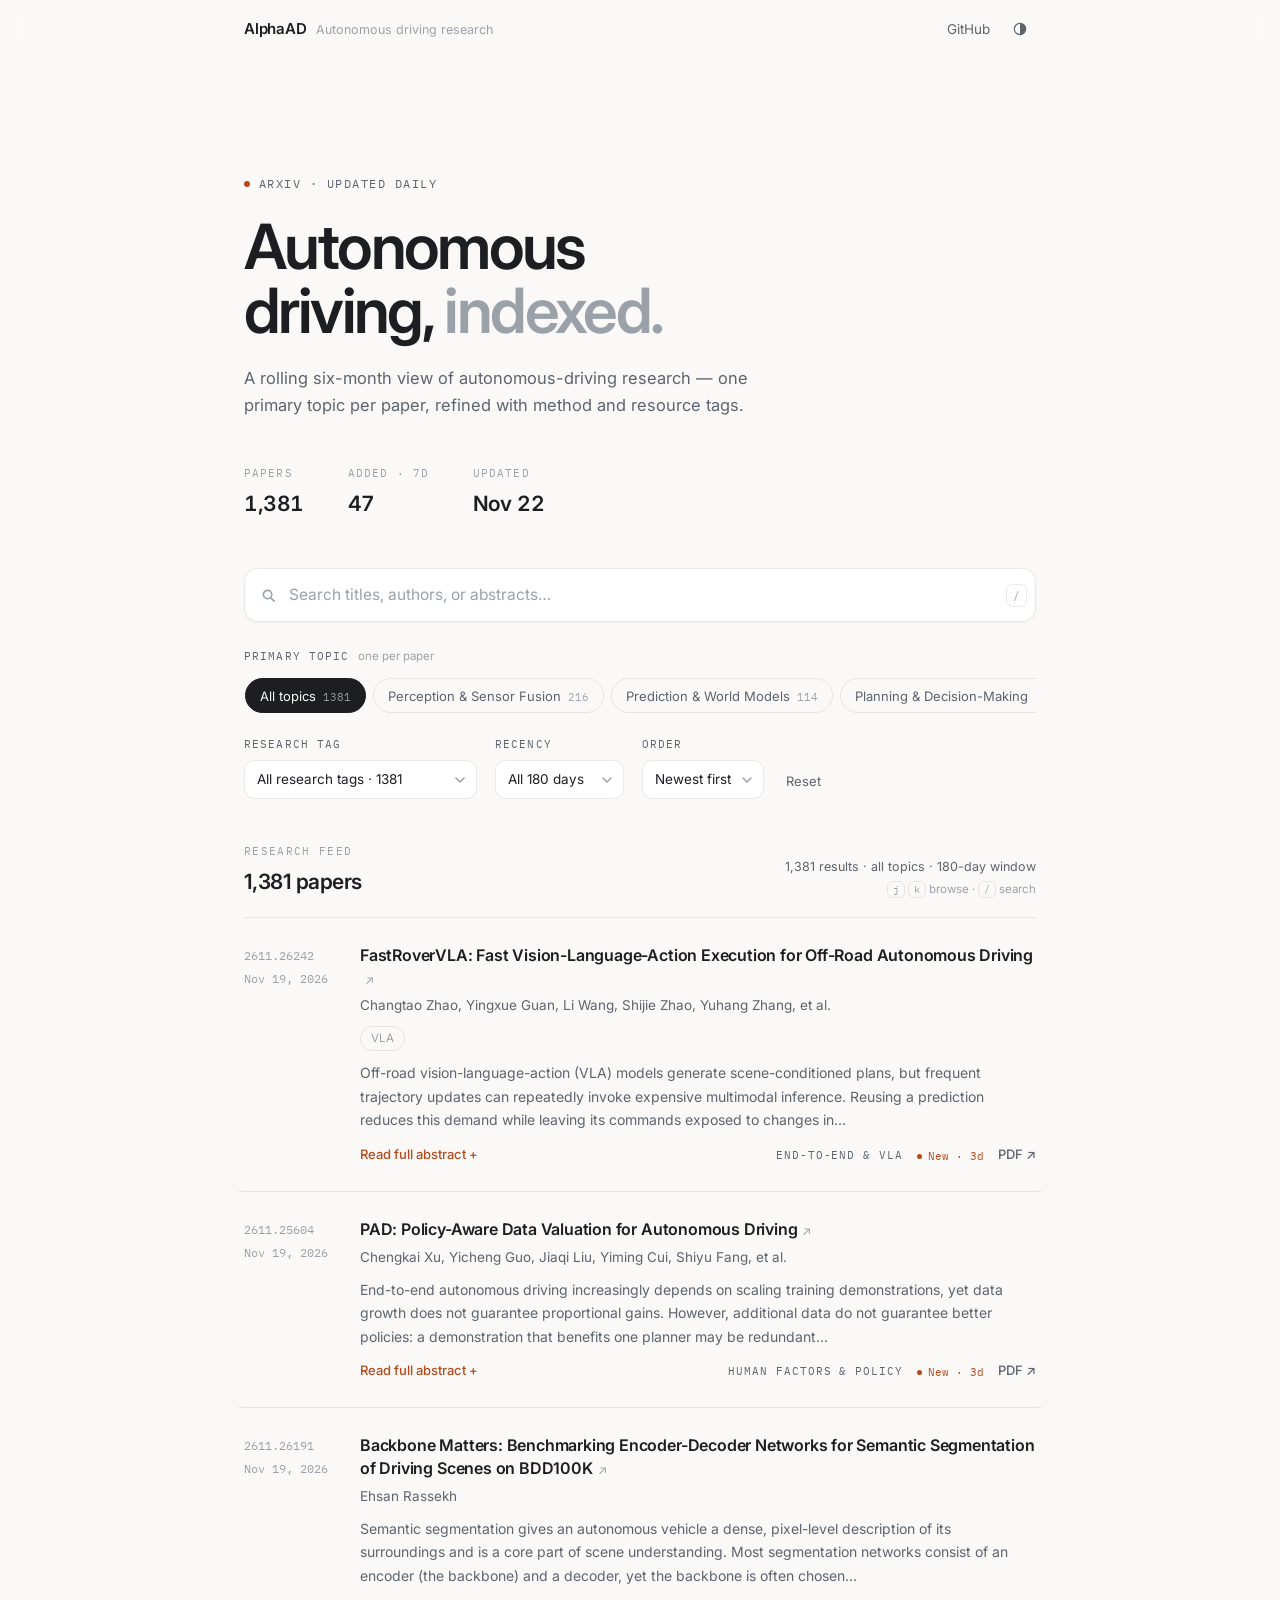
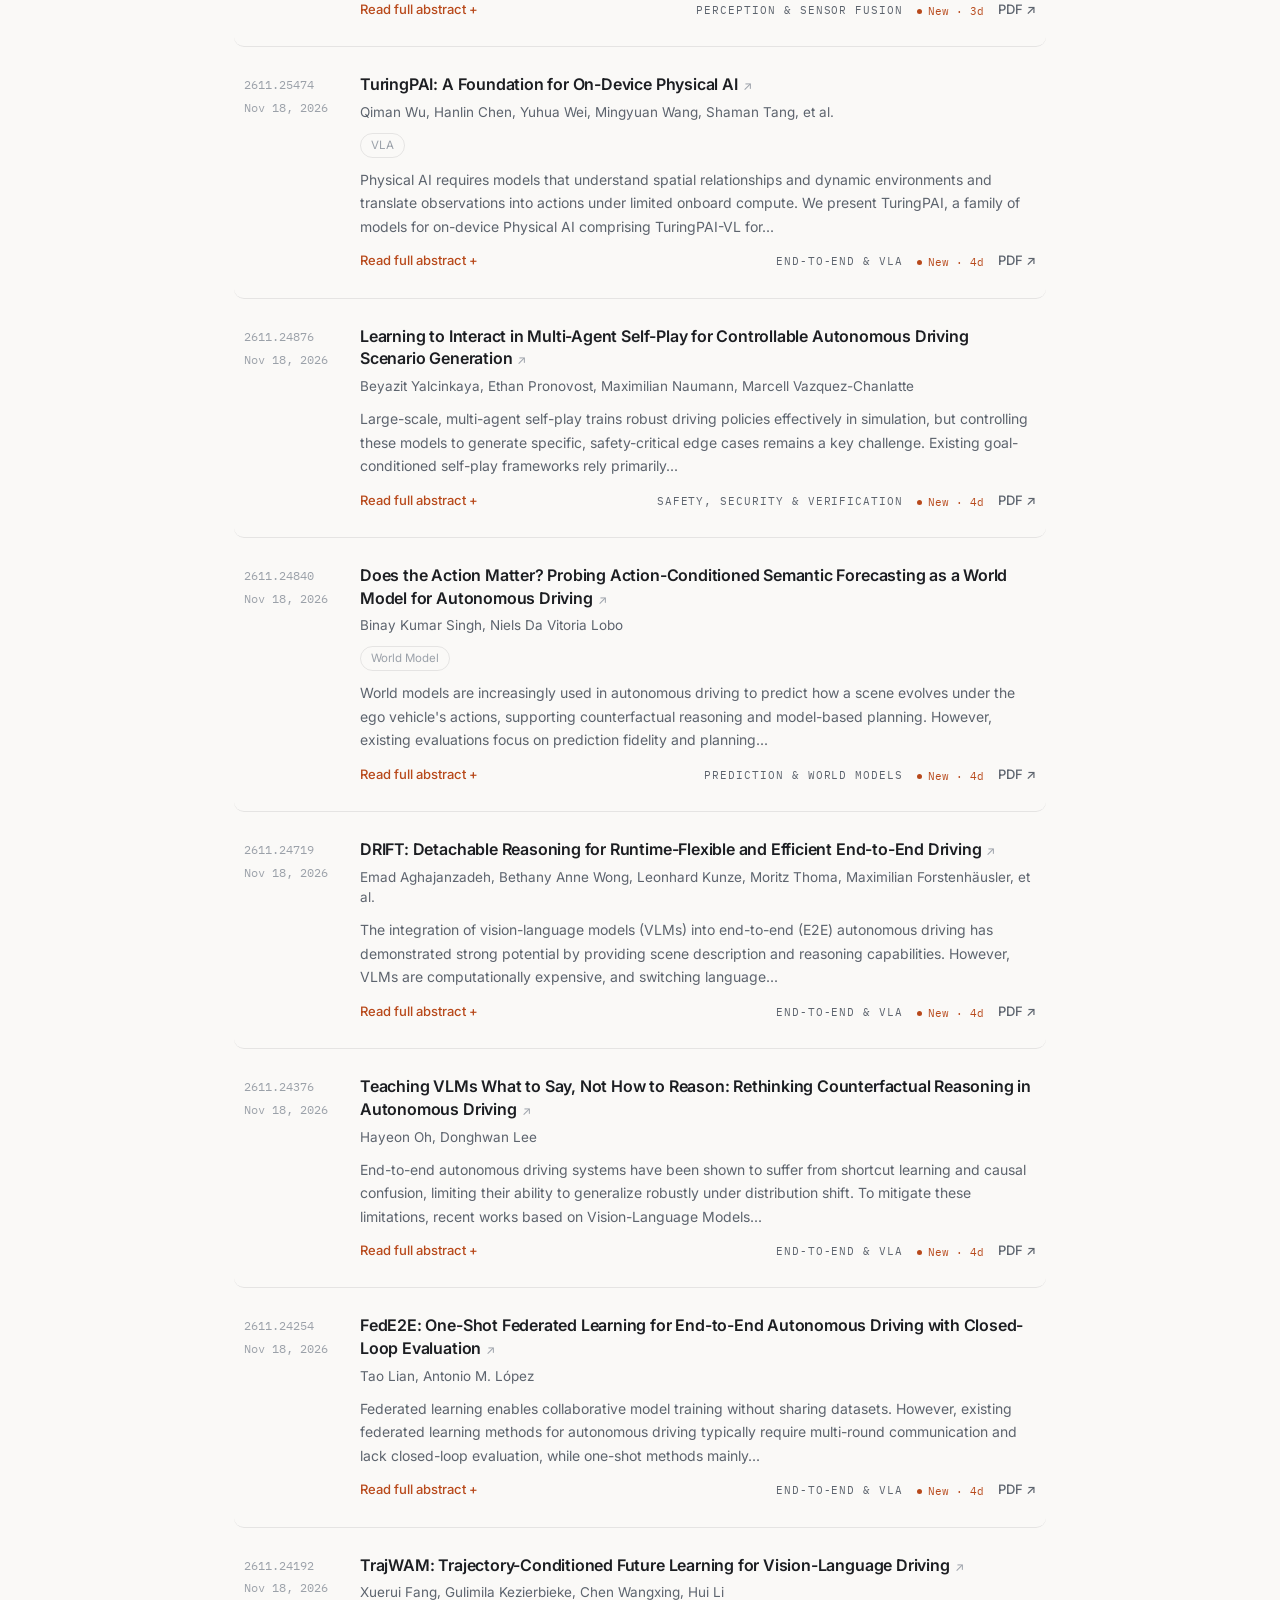
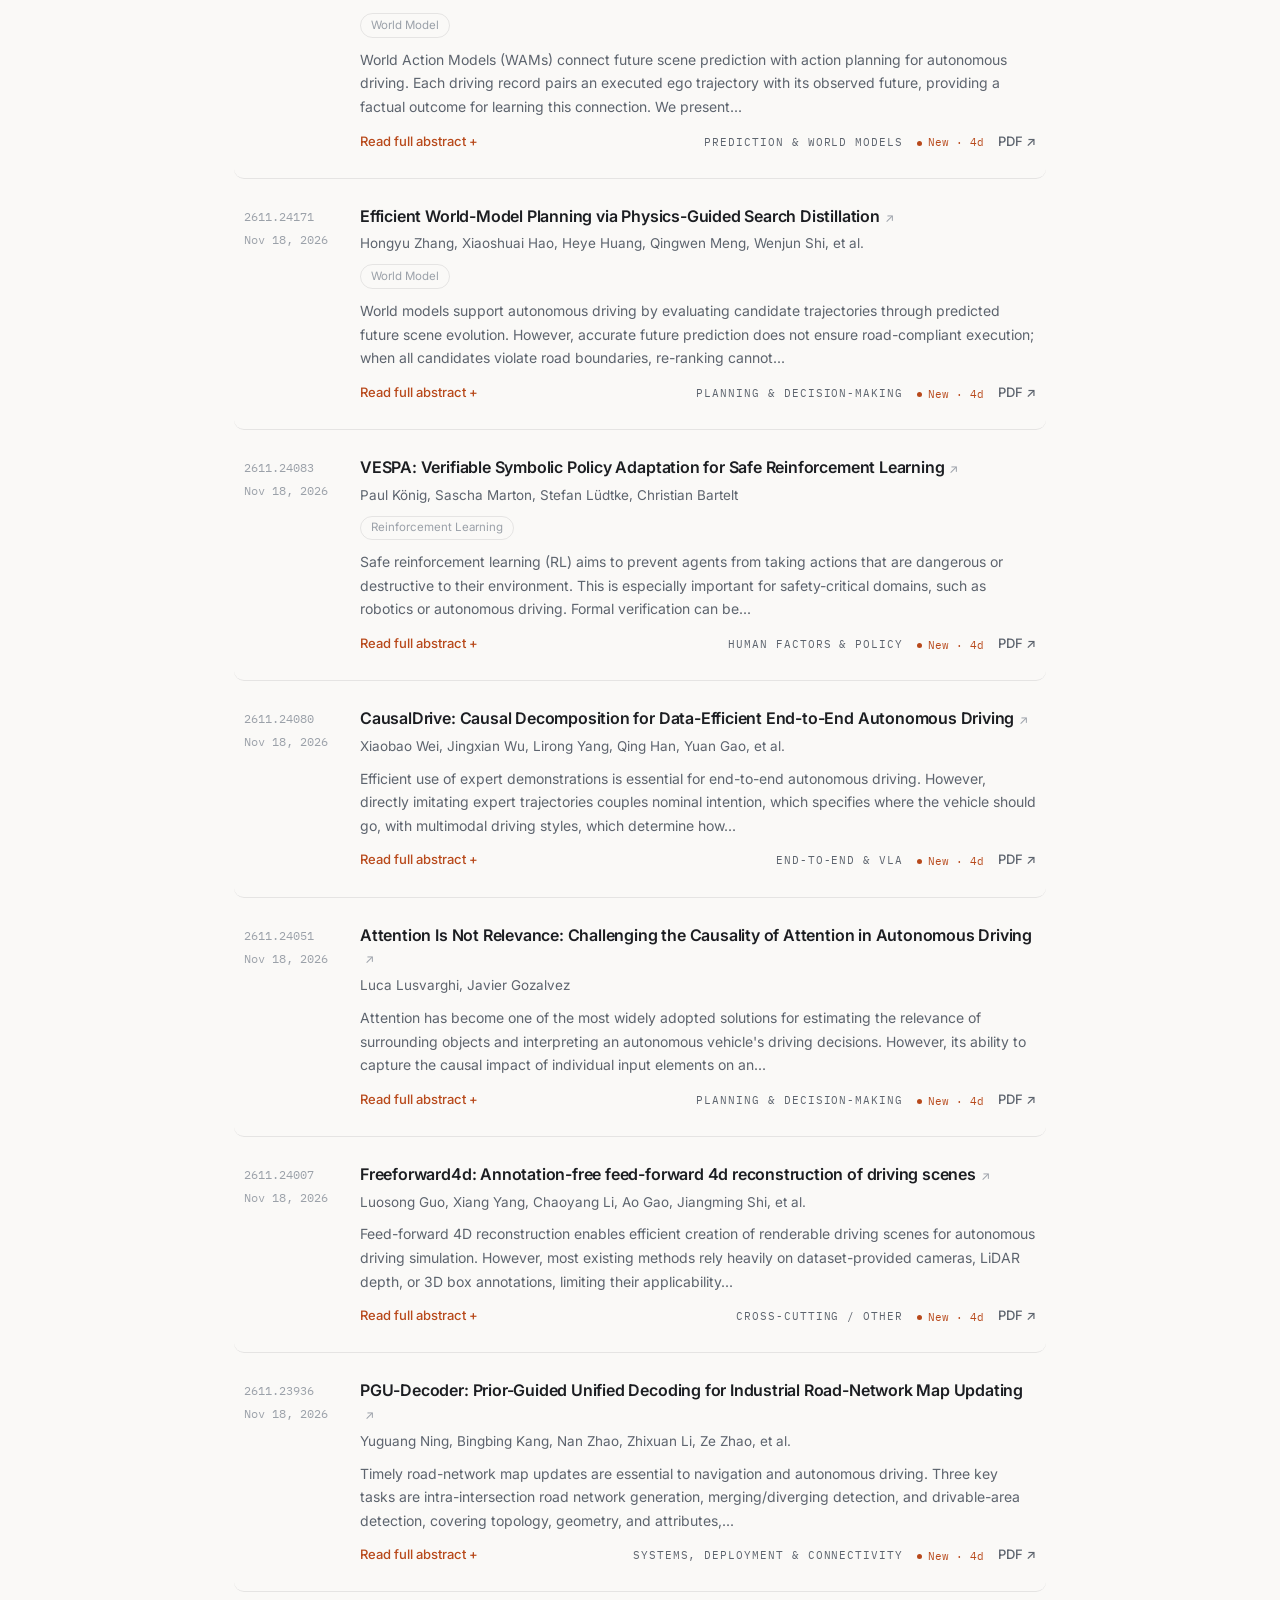
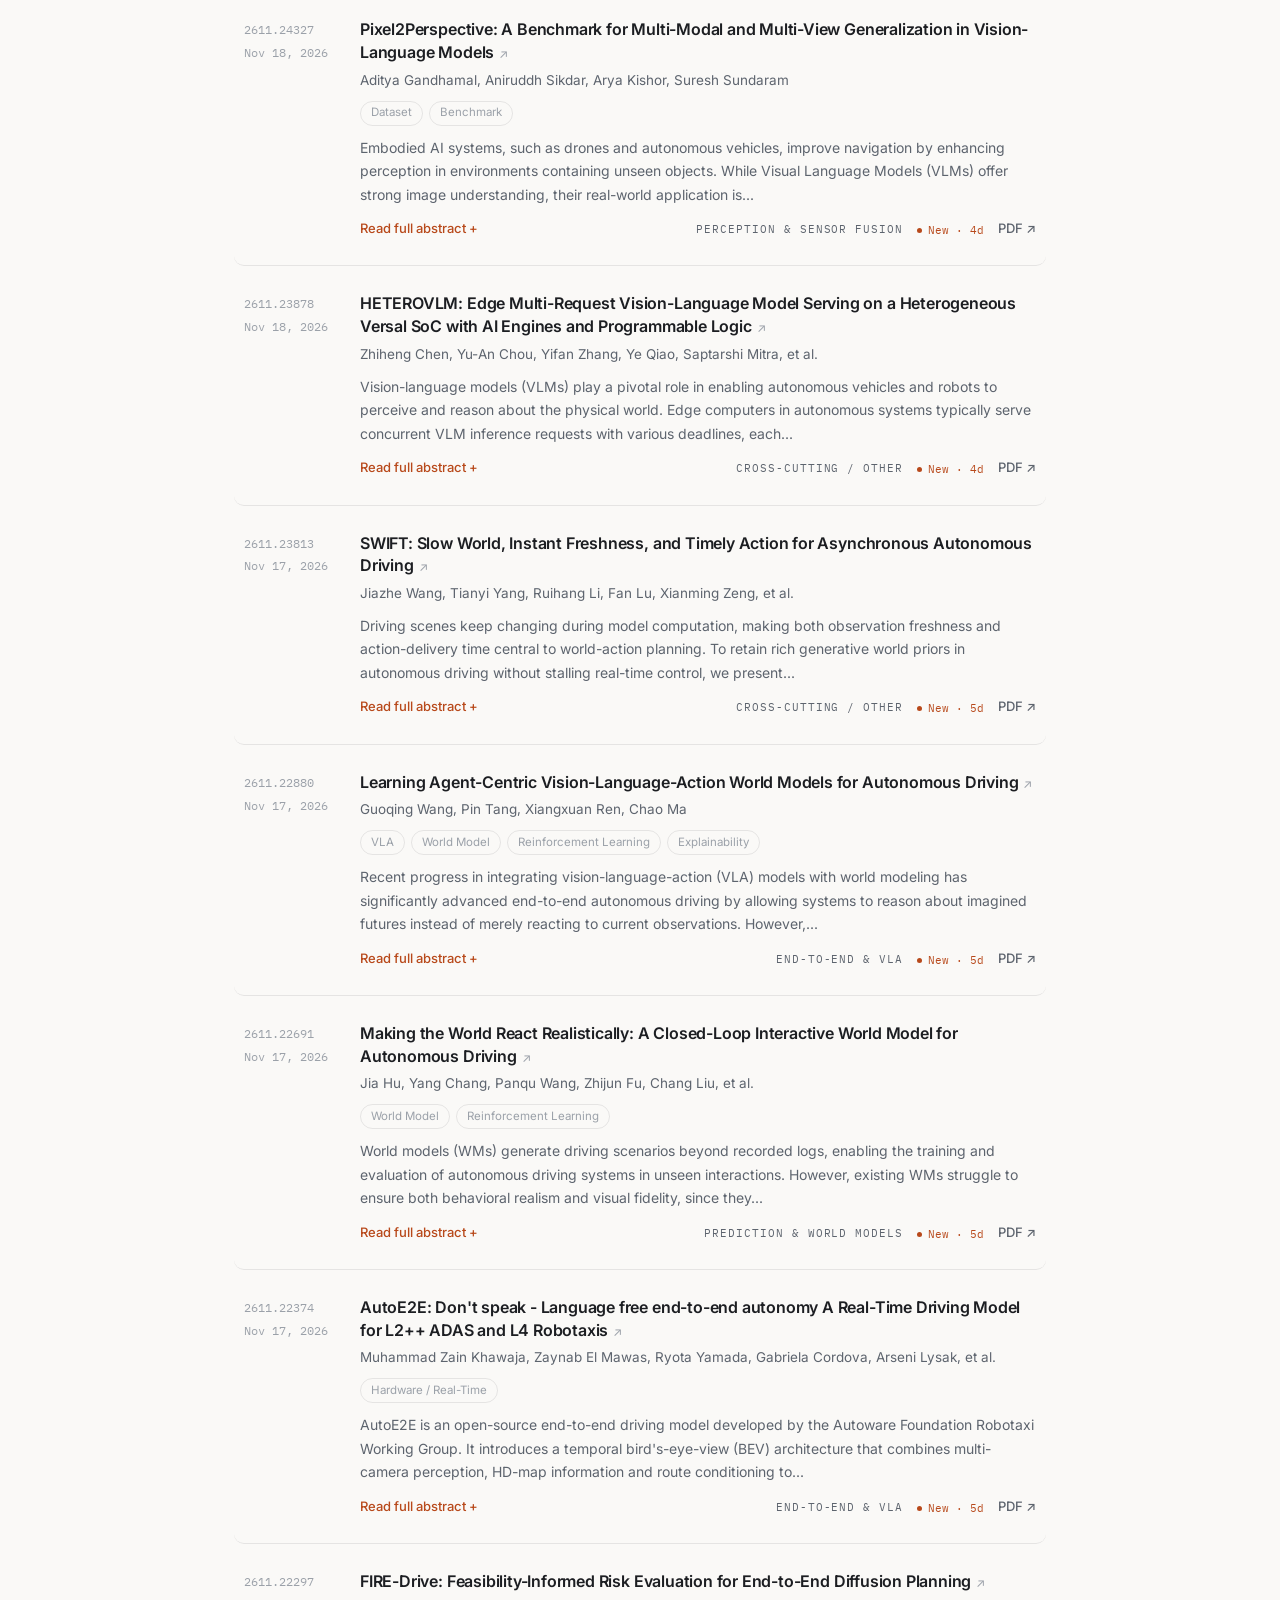
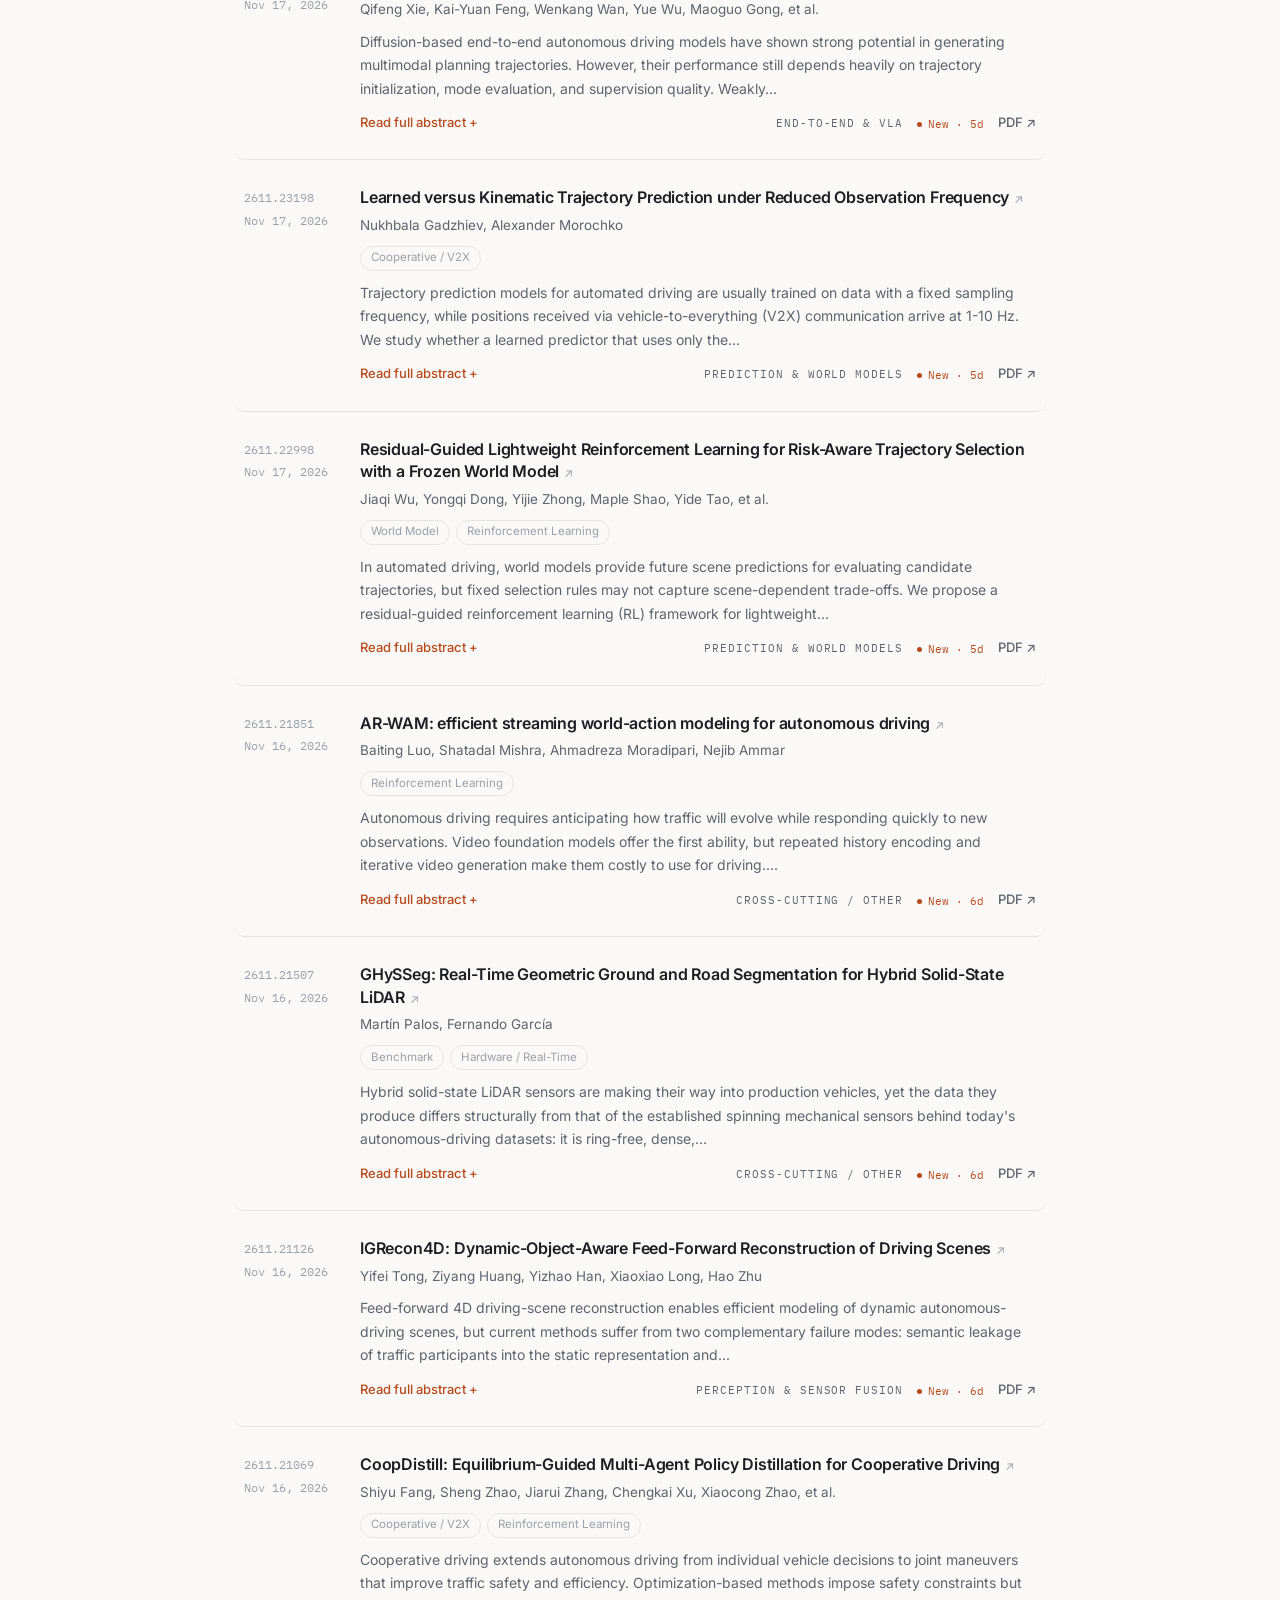
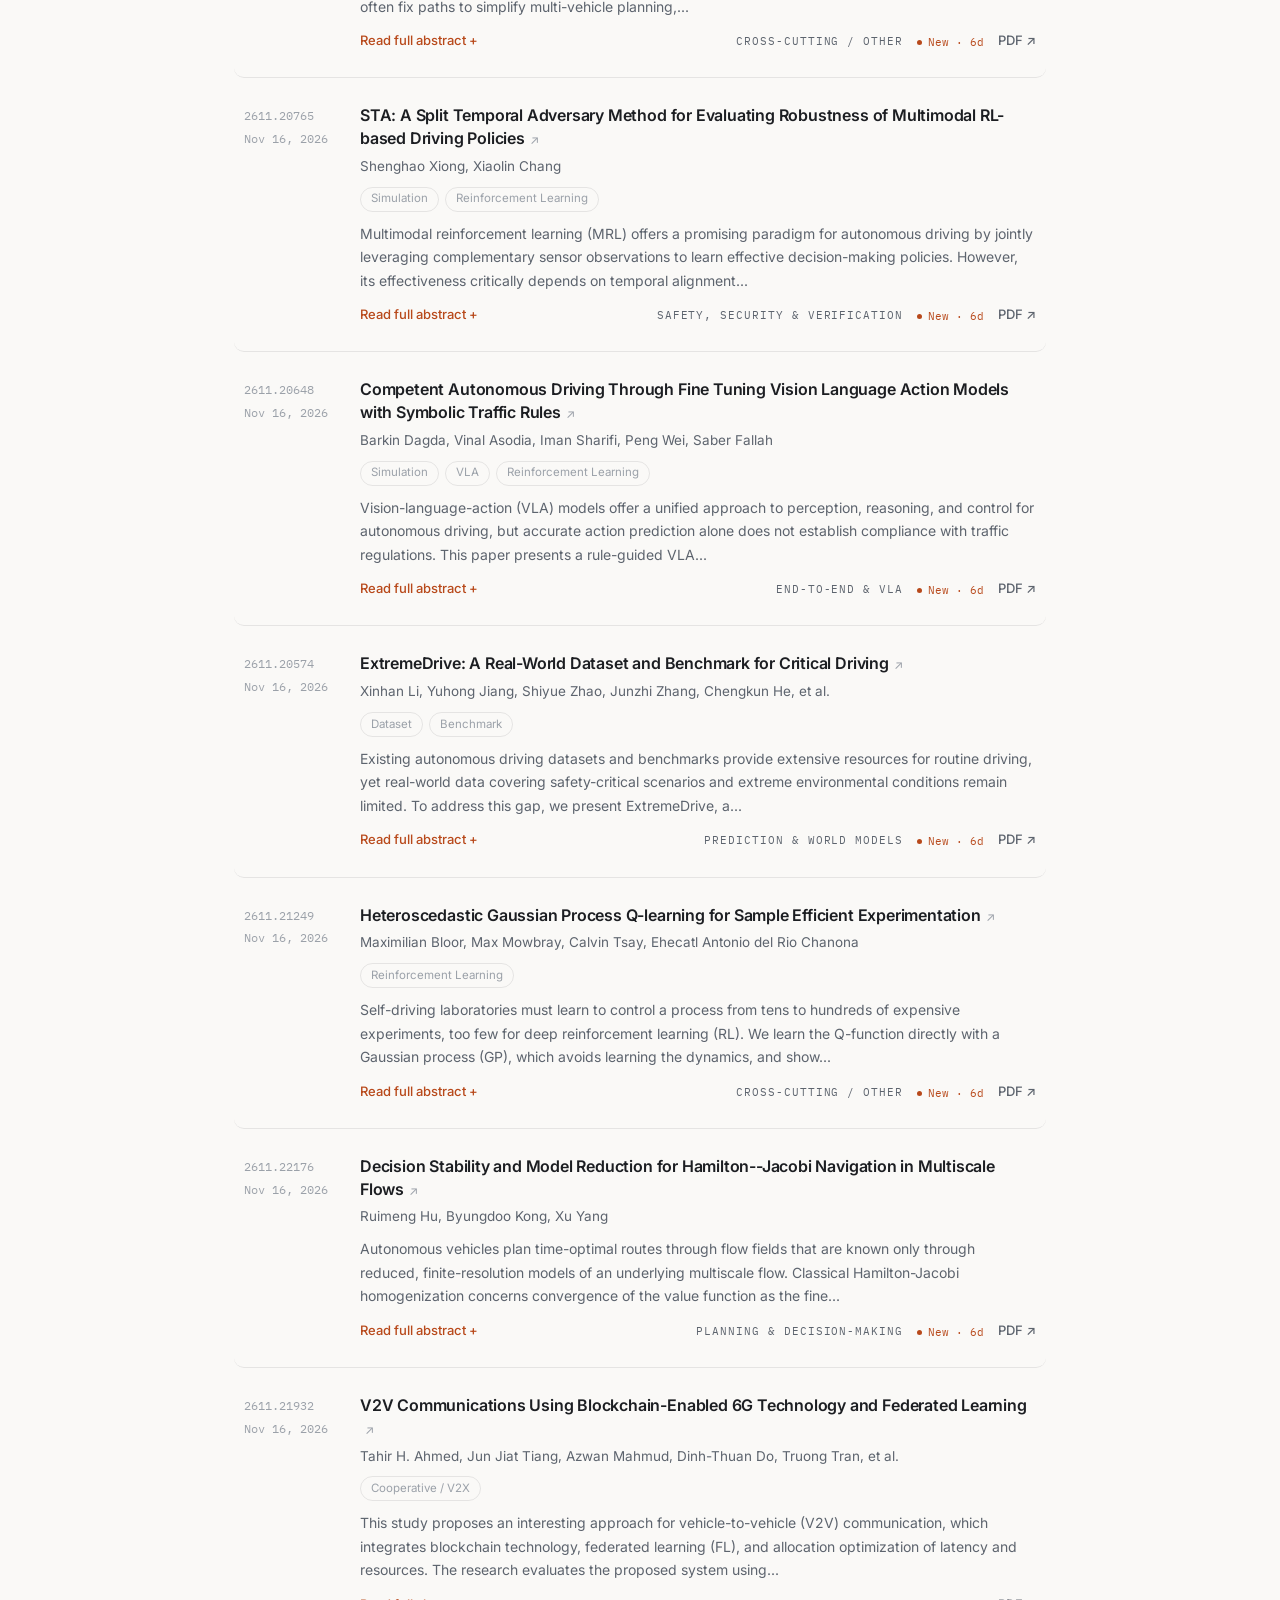
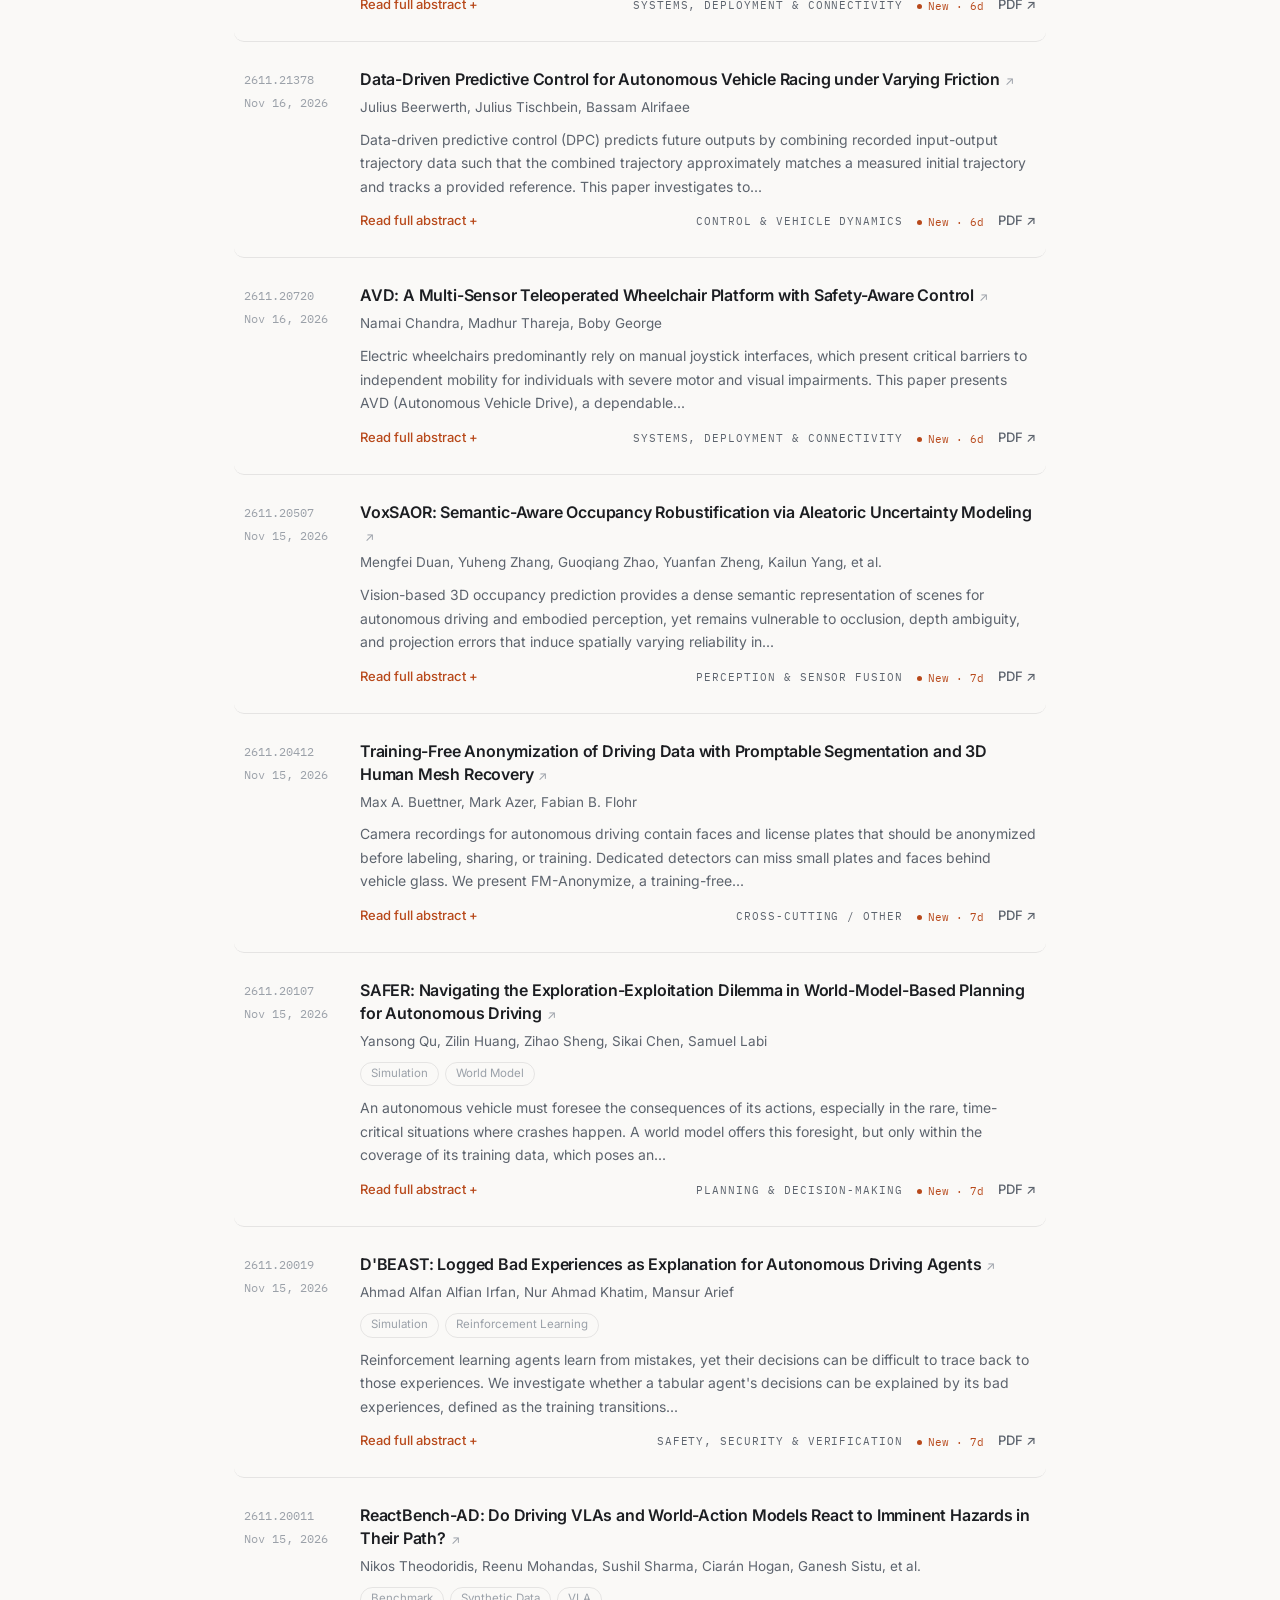
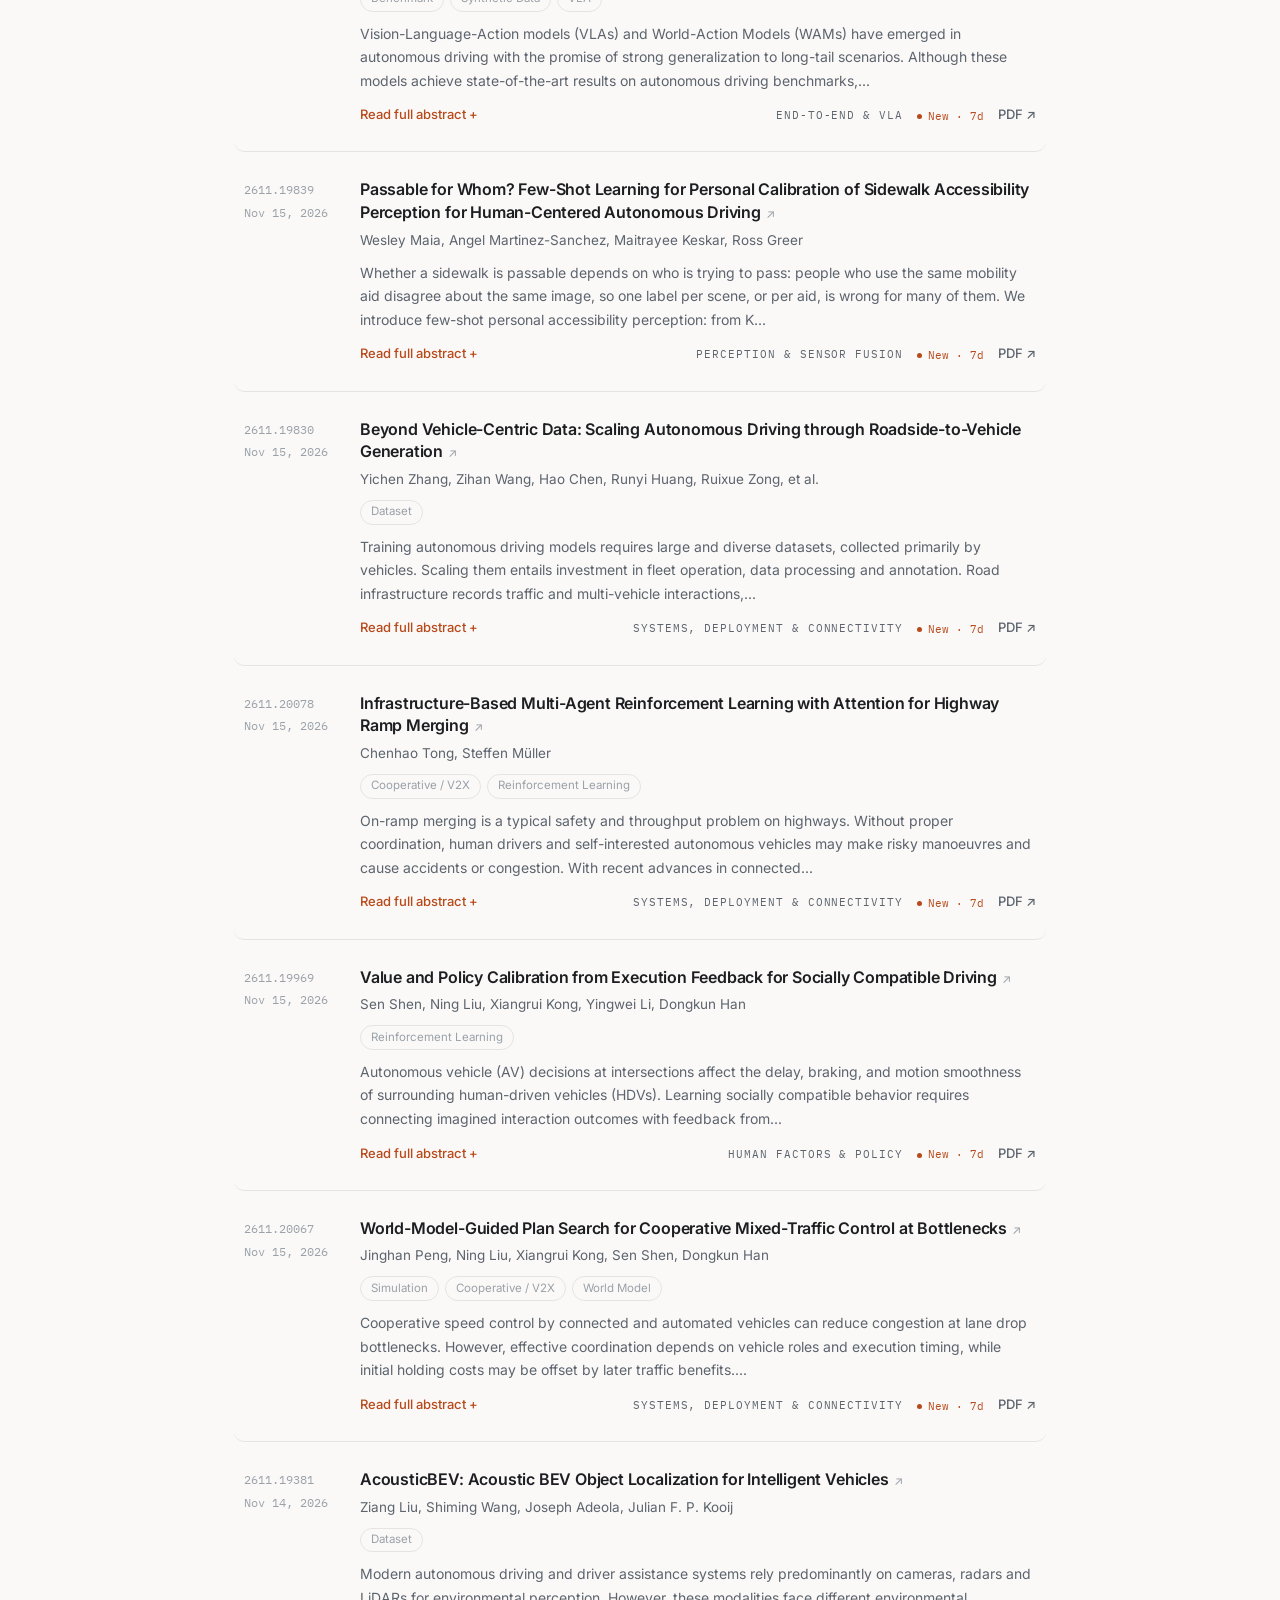
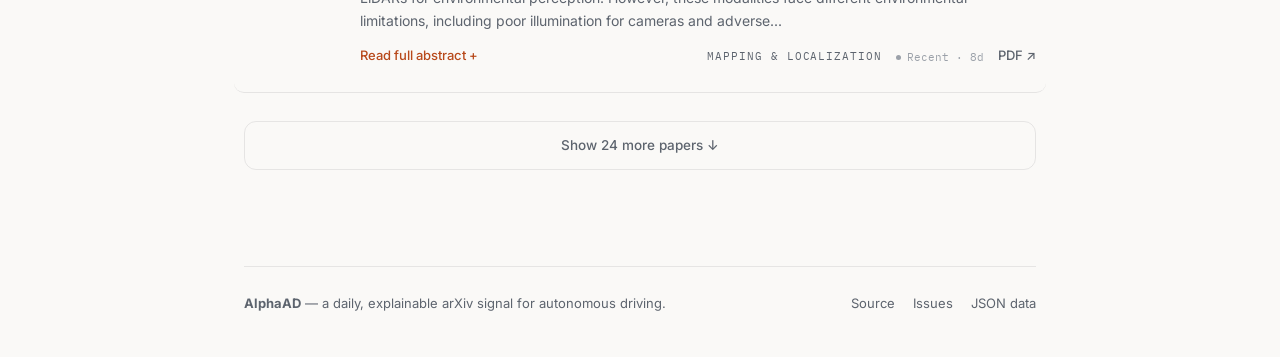
==== commit 4b11d57f: "[update] refresh papers 2026-11-22" ====
--- a/site/index.html
+++ b/site/index.html
@@ -67,15 +67,15 @@
           <dl class="signal-board" aria-label="Research index summary">
             <div>
               <dt>Papers</dt>
-              <dd id="total-papers">1,386</dd>
+              <dd id="total-papers">1,381</dd>
             </div>
             <div>
               <dt>Added · 7d</dt>
-              <dd id="new-papers">50</dd>
+              <dd id="new-papers">47</dd>
             </div>
             <div>
               <dt>Updated</dt>
-              <dd id="last-updated">Nov 21</dd>
+              <dd id="last-updated">Nov 22</dd>
             </div>
           </dl>
         </section>
@@ -103,7 +103,7 @@
               <span>Primary topic</span>
               <small>one per paper</small>
             </div>
-            <div class="category-scroller" id="category-filters" aria-label="Filter by primary topic"><button class="category-chip" type="button" data-category="all" aria-pressed="true" disabled>All topics<span class="chip-count" aria-hidden="true">1386</span></button><button class="category-chip" type="button" data-category="Perception &amp; Sensor Fusion" aria-pressed="false" disabled>Perception &amp; Sensor Fusion<span class="chip-count" aria-hidden="true">216</span></button><button class="category-chip" type="button" data-category="Prediction &amp; World Models" aria-pressed="false" disabled>Prediction &amp; World Models<span class="chip-count" aria-hidden="true">114</span></button><button class="category-chip" type="button" data-category="Planning &amp; Decision-Making" aria-pressed="false" disabled>Planning &amp; Decision-Making<span class="chip-count" aria-hidden="true">93</span></button><button class="category-chip" type="button" data-category="Control &amp; Vehicle Dynamics" aria-pressed="false" disabled>Control &amp; Vehicle Dynamics<span class="chip-count" aria-hidden="true">60</span></button><button class="category-chip" type="button" data-category="Mapping &amp; Localization" aria-pressed="false" disabled>Mapping &amp; Localization<span class="chip-count" aria-hidden="true">48</span></button><button class="category-chip" type="button" data-category="End-to-End &amp; VLA" aria-pressed="false" disabled>End-to-End &amp; VLA<span class="chip-count" aria-hidden="true">162</span></button><button class="category-chip" type="button" data-category="Safety, Security &amp; Verification" aria-pressed="false" disabled>Safety, Security &amp; Verification<span class="chip-count" aria-hidden="true">199</span></button><button class="category-chip" type="button" data-category="Systems, Deployment &amp; Connectivity" aria-pressed="false" disabled>Systems, Deployment &amp; Connectivity<span class="chip-count" aria-hidden="true">155</span></button><button class="category-chip" type="button" data-category="Human Factors &amp; Policy" aria-pressed="false" disabled>Human Factors &amp; Policy<span class="chip-count" aria-hidden="true">32</span></button><button class="category-chip" type="button" data-category="Cross-cutting / Other" aria-pressed="false" disabled>Cross-cutting / Other<span class="chip-count" aria-hidden="true">307</span></button></div>
+            <div class="category-scroller" id="category-filters" aria-label="Filter by primary topic"><button class="category-chip" type="button" data-category="all" aria-pressed="true" disabled>All topics<span class="chip-count" aria-hidden="true">1381</span></button><button class="category-chip" type="button" data-category="Perception &amp; Sensor Fusion" aria-pressed="false" disabled>Perception &amp; Sensor Fusion<span class="chip-count" aria-hidden="true">216</span></button><button class="category-chip" type="button" data-category="Prediction &amp; World Models" aria-pressed="false" disabled>Prediction &amp; World Models<span class="chip-count" aria-hidden="true">114</span></button><button class="category-chip" type="button" data-category="Planning &amp; Decision-Making" aria-pressed="false" disabled>Planning &amp; Decision-Making<span class="chip-count" aria-hidden="true">93</span></button><button class="category-chip" type="button" data-category="Control &amp; Vehicle Dynamics" aria-pressed="false" disabled>Control &amp; Vehicle Dynamics<span class="chip-count" aria-hidden="true">59</span></button><button class="category-chip" type="button" data-category="Mapping &amp; Localization" aria-pressed="false" disabled>Mapping &amp; Localization<span class="chip-count" aria-hidden="true">48</span></button><button class="category-chip" type="button" data-category="End-to-End &amp; VLA" aria-pressed="false" disabled>End-to-End &amp; VLA<span class="chip-count" aria-hidden="true">162</span></button><button class="category-chip" type="button" data-category="Safety, Security &amp; Verification" aria-pressed="false" disabled>Safety, Security &amp; Verification<span class="chip-count" aria-hidden="true">198</span></button><button class="category-chip" type="button" data-category="Systems, Deployment &amp; Connectivity" aria-pressed="false" disabled>Systems, Deployment &amp; Connectivity<span class="chip-count" aria-hidden="true">155</span></button><button class="category-chip" type="button" data-category="Human Factors &amp; Policy" aria-pressed="false" disabled>Human Factors &amp; Policy<span class="chip-count" aria-hidden="true">31</span></button><button class="category-chip" type="button" data-category="Cross-cutting / Other" aria-pressed="false" disabled>Cross-cutting / Other<span class="chip-count" aria-hidden="true">305</span></button></div>
           </div>
 
           <div class="select-filters">
@@ -111,7 +111,7 @@
               <span>Research tag</span>
               <select id="tag-filter" disabled>
                 <option value="all">All research tags</option>
-                <option value="Dataset">Dataset · 99</option><option value="Benchmark">Benchmark · 98</option><option value="Simulation">Simulation · 195</option><option value="Synthetic Data">Synthetic Data · 30</option><option value="Cooperative / V2X">Cooperative / V2X · 109</option><option value="VLA">VLA · 87</option><option value="World Model">World Model · 121</option><option value="Reinforcement Learning">Reinforcement Learning · 141</option><option value="Imitation Learning">Imitation Learning · 28</option><option value="Hardware / Real-Time">Hardware / Real-Time · 99</option><option value="Survey">Survey · 29</option><option value="Explainability">Explainability · 104</option><option value="Human Interaction">Human Interaction · 17</option>
+                <option value="Dataset">Dataset · 99</option><option value="Benchmark">Benchmark · 97</option><option value="Simulation">Simulation · 194</option><option value="Synthetic Data">Synthetic Data · 30</option><option value="Cooperative / V2X">Cooperative / V2X · 109</option><option value="VLA">VLA · 87</option><option value="World Model">World Model · 121</option><option value="Reinforcement Learning">Reinforcement Learning · 139</option><option value="Imitation Learning">Imitation Learning · 27</option><option value="Hardware / Real-Time">Hardware / Real-Time · 99</option><option value="Survey">Survey · 28</option><option value="Explainability">Explainability · 104</option><option value="Human Interaction">Human Interaction · 17</option>
               </select>
             </label>
             <label>
@@ -139,10 +139,10 @@
           <header class="results-header">
             <div>
               <p class="section-index">Research feed</p>
-              <h2 id="results-title"><span id="result-count">1,386</span> papers</h2>
+              <h2 id="results-title"><span id="result-count">1,381</span> papers</h2>
             </div>
             <div class="result-meta">
-              <p id="result-context" class="result-context" aria-live="polite">1,386 results · all topics · 180-day window</p>
+              <p id="result-context" class="result-context" aria-live="polite">1,381 results · all topics · 180-day window</p>
               <p class="keyboard-hint" aria-hidden="true"><kbd>j</kbd> <kbd>k</kbd> browse · <kbd>/</kbd> search</p>
             </div>
           </header>
@@ -152,30 +152,30 @@
             <button id="retry-feed" class="text-button" type="button" hidden>Retry</button>
           </div>
 
-          <div class="paper-list" id="paper-list" aria-busy="false"><article class="paper-card is-initial" data-paper-id="2611.26242" data-recency="new"><div class="paper-index">2611.26242<time class="paper-date" datetime="2026-11-19">Nov 19, 2026</time></div><div class="paper-main"><h3><a href="https://arxiv.org/abs/2611.26242" target="_blank" rel="noopener noreferrer" aria-label="FastRoverVLA: Fast Vision-Language-Action Execution for Off-Road Autonomous Driving on arXiv (opens in a new tab)">FastRoverVLA: Fast Vision-Language-Action Execution for Off-Road Autonomous Driving<span class="title-link-cue" aria-hidden="true">↗</span></a></h3><p class="paper-authors">Changtao Zhao, Yingxue Guan, Li Wang, Shijie Zhao, Yuhang Zhang, et al.</p><div class="paper-tags" aria-label="Research tags"><button class="paper-tag" type="button" aria-pressed="false" disabled>VLA</button></div><p class="paper-abstract" id="abstract-2611-26242">Off-road vision-language-action (VLA) models generate scene-conditioned plans, but frequent trajectory updates can repeatedly invoke expensive multimodal inference. Reusing a prediction reduces this demand while leaving its commands exposed to changes in...</p><div class="paper-foot"><button class="abstract-toggle" type="button" aria-controls="abstract-2611-26242" aria-expanded="false">Read full abstract +</button><div class="paper-meta"><span class="topic-label" title="Automated classification · high confidence · title: vision-language-action; abstract: vision-language-action; abstract: driving policy">End-to-End &amp; VLA</span><span class="recency-label" data-recency="new">New · 2d</span><div class="paper-links"><a href="https://arxiv.org/pdf/2611.26242.pdf" target="_blank" rel="noopener noreferrer" aria-label="Open PDF for FastRoverVLA: Fast Vision-Language-Action Execution for Off-Road Autonomous Driving (opens in a new tab)">PDF  ↗</a></div></div></div></div></article>
-<article class="paper-card is-initial" data-paper-id="2611.25604" data-recency="new"><div class="paper-index">2611.25604<time class="paper-date" datetime="2026-11-19">Nov 19, 2026</time></div><div class="paper-main"><h3><a href="https://arxiv.org/abs/2611.25604" target="_blank" rel="noopener noreferrer" aria-label="PAD: Policy-Aware Data Valuation for Autonomous Driving on arXiv (opens in a new tab)">PAD: Policy-Aware Data Valuation for Autonomous Driving<span class="title-link-cue" aria-hidden="true">↗</span></a></h3><p class="paper-authors">Chengkai Xu, Yicheng Guo, Jiaqi Liu, Yiming Cui, Shiyu Fang, et al.</p><p class="paper-abstract" id="abstract-2611-25604">End-to-end autonomous driving increasingly depends on scaling training demonstrations, yet data growth does not guarantee proportional gains. However, additional data do not guarantee better policies: a demonstration that benefits one planner may be redundant...</p><div class="paper-foot"><button class="abstract-toggle" type="button" aria-controls="abstract-2611-25604" aria-expanded="false">Read full abstract +</button><div class="paper-meta"><span class="topic-label" title="Automated classification · medium confidence · title: law or policy; abstract: law or policy">Human Factors &amp; Policy</span><span class="recency-label" data-recency="new">New · 2d</span><div class="paper-links"><a href="https://arxiv.org/pdf/2611.25604.pdf" target="_blank" rel="noopener noreferrer" aria-label="Open PDF for PAD: Policy-Aware Data Valuation for Autonomous Driving (opens in a new tab)">PDF  ↗</a></div></div></div></div></article>
-<article class="paper-card is-initial" data-paper-id="2611.26191" data-recency="new"><div class="paper-index">2611.26191<time class="paper-date" datetime="2026-11-19">Nov 19, 2026</time></div><div class="paper-main"><h3><a href="https://arxiv.org/abs/2611.26191" target="_blank" rel="noopener noreferrer" aria-label="Backbone Matters: Benchmarking Encoder-Decoder Networks for Semantic Segmentation of Driving Scenes on BDD100K on arXiv (opens in a new tab)">Backbone Matters: Benchmarking Encoder-Decoder Networks for Semantic Segmentation of Driving Scenes on BDD100K<span class="title-link-cue" aria-hidden="true">↗</span></a></h3><p class="paper-authors">Ehsan Rassekh</p><p class="paper-abstract" id="abstract-2611-26191">Semantic segmentation gives an autonomous vehicle a dense, pixel-level description of its surroundings and is a core part of scene understanding. Most segmentation networks consist of an encoder (the backbone) and a decoder, yet the backbone is often chosen...</p><div class="paper-foot"><button class="abstract-toggle" type="button" aria-controls="abstract-2611-26191" aria-expanded="false">Read full abstract +</button><div class="paper-meta"><span class="topic-label" title="Automated classification · high confidence · title: scene segmentation; abstract: scene segmentation; abstract: scene understanding">Perception &amp; Sensor Fusion</span><span class="recency-label" data-recency="new">New · 2d</span><div class="paper-links"><a href="https://arxiv.org/pdf/2611.26191.pdf" target="_blank" rel="noopener noreferrer" aria-label="Open PDF for Backbone Matters: Benchmarking Encoder-Decoder Networks for Semantic Segmentation of Driving Scenes on BDD100K (opens in a new tab)">PDF  ↗</a></div></div></div></div></article>
-<article class="paper-card is-initial" data-paper-id="2611.25474" data-recency="new"><div class="paper-index">2611.25474<time class="paper-date" datetime="2026-11-18">Nov 18, 2026</time></div><div class="paper-main"><h3><a href="https://arxiv.org/abs/2611.25474" target="_blank" rel="noopener noreferrer" aria-label="TuringPAI: A Foundation for On-Device Physical AI on arXiv (opens in a new tab)">TuringPAI: A Foundation for On-Device Physical AI<span class="title-link-cue" aria-hidden="true">↗</span></a></h3><p class="paper-authors">Qiman Wu, Hanlin Chen, Yuhua Wei, Mingyuan Wang, Shaman Tang, et al.</p><div class="paper-tags" aria-label="Research tags"><button class="paper-tag" type="button" aria-pressed="false" disabled>VLA</button></div><p class="paper-abstract" id="abstract-2611-25474">Physical AI requires models that understand spatial relationships and dynamic environments and translate observations into actions under limited onboard compute. We present TuringPAI, a family of models for on-device Physical AI comprising TuringPAI-VL for...</p><div class="paper-foot"><button class="abstract-toggle" type="button" aria-controls="abstract-2611-25474" aria-expanded="false">Read full abstract +</button><div class="paper-meta"><span class="topic-label" title="Automated classification · low confidence · abstract: vision-language-action">End-to-End &amp; VLA</span><span class="recency-label" data-recency="new">New · 3d</span><div class="paper-links"><a href="https://arxiv.org/pdf/2611.25474.pdf" target="_blank" rel="noopener noreferrer" aria-label="Open PDF for TuringPAI: A Foundation for On-Device Physical AI (opens in a new tab)">PDF  ↗</a></div></div></div></div></article>
-<article class="paper-card is-initial" data-paper-id="2611.24876" data-recency="new"><div class="paper-index">2611.24876<time class="paper-date" datetime="2026-11-18">Nov 18, 2026</time></div><div class="paper-main"><h3><a href="https://arxiv.org/abs/2611.24876" target="_blank" rel="noopener noreferrer" aria-label="Learning to Interact in Multi-Agent Self-Play for Controllable Autonomous Driving Scenario Generation on arXiv (opens in a new tab)">Learning to Interact in Multi-Agent Self-Play for Controllable Autonomous Driving Scenario Generation<span class="title-link-cue" aria-hidden="true">↗</span></a></h3><p class="paper-authors">Beyazit Yalcinkaya, Ethan Pronovost, Maximilian Naumann, Marcell Vazquez-Chanlatte</p><p class="paper-abstract" id="abstract-2611-24876">Large-scale, multi-agent self-play trains robust driving policies effectively in simulation, but controlling these models to generate specific, safety-critical edge cases remains a key challenge. Existing goal-conditioned self-play frameworks rely primarily...</p><div class="paper-foot"><button class="abstract-toggle" type="button" aria-controls="abstract-2611-24876" aria-expanded="false">Read full abstract +</button><div class="paper-meta"><span class="topic-label" title="Automated classification · medium confidence · abstract: safety; abstract: validation or testing; abstract: attack or threat">Safety, Security &amp; Verification</span><span class="recency-label" data-recency="new">New · 3d</span><div class="paper-links"><a href="https://arxiv.org/pdf/2611.24876.pdf" target="_blank" rel="noopener noreferrer" aria-label="Open PDF for Learning to Interact in Multi-Agent Self-Play for Controllable Autonomous Driving Scenario Generation (opens in a new tab)">PDF  ↗</a></div></div></div></div></article>
-<article class="paper-card is-initial" data-paper-id="2611.24840" data-recency="new"><div class="paper-index">2611.24840<time class="paper-date" datetime="2026-11-18">Nov 18, 2026</time></div><div class="paper-main"><h3><a href="https://arxiv.org/abs/2611.24840" target="_blank" rel="noopener noreferrer" aria-label="Does the Action Matter? Probing Action-Conditioned Semantic Forecasting as a World Model for Autonomous Driving on arXiv (opens in a new tab)">Does the Action Matter? Probing Action-Conditioned Semantic Forecasting as a World Model for Autonomous Driving<span class="title-link-cue" aria-hidden="true">↗</span></a></h3><p class="paper-authors">Binay Kumar Singh, Niels Da Vitoria Lobo</p><div class="paper-tags" aria-label="Research tags"><button class="paper-tag" type="button" aria-pressed="false" disabled>World Model</button></div><p class="paper-abstract" id="abstract-2611-24840">World models are increasingly used in autonomous driving to predict how a scene evolves under the ego vehicle&#x27;s actions, supporting counterfactual reasoning and model-based planning. However, existing evaluations focus on prediction fidelity and planning...</p><div class="paper-foot"><button class="abstract-toggle" type="button" aria-controls="abstract-2611-24840" aria-expanded="false">Read full abstract +</button><div class="paper-meta"><span class="topic-label" title="Automated classification · high confidence · title: forecasting; abstract: forecasting; title: world model">Prediction &amp; World Models</span><span class="recency-label" data-recency="new">New · 3d</span><div class="paper-links"><a href="https://arxiv.org/pdf/2611.24840.pdf" target="_blank" rel="noopener noreferrer" aria-label="Open PDF for Does the Action Matter? Probing Action-Conditioned Semantic Forecasting as a World Model for Autonomous Driving (opens in a new tab)">PDF  ↗</a></div></div></div></div></article>
-<article class="paper-card is-initial" data-paper-id="2611.24719" data-recency="new"><div class="paper-index">2611.24719<time class="paper-date" datetime="2026-11-18">Nov 18, 2026</time></div><div class="paper-main"><h3><a href="https://arxiv.org/abs/2611.24719" target="_blank" rel="noopener noreferrer" aria-label="DRIFT: Detachable Reasoning for Runtime-Flexible and Efficient End-to-End Driving on arXiv (opens in a new tab)">DRIFT: Detachable Reasoning for Runtime-Flexible and Efficient End-to-End Driving<span class="title-link-cue" aria-hidden="true">↗</span></a></h3><p class="paper-authors">Emad Aghajanzadeh, Bethany Anne Wong, Leonhard Kunze, Moritz Thoma, Maximilian Forstenhäusler, et al.</p><p class="paper-abstract" id="abstract-2611-24719">The integration of vision-language models (VLMs) into end-to-end (E2E) autonomous driving has demonstrated strong potential by providing scene description and reasoning capabilities. However, VLMs are computationally expensive, and switching language...</p><div class="paper-foot"><button class="abstract-toggle" type="button" aria-controls="abstract-2611-24719" aria-expanded="false">Read full abstract +</button><div class="paper-meta"><span class="topic-label" title="Automated classification · high confidence · title: end-to-end driving; title: end-to-end; abstract: end-to-end">End-to-End &amp; VLA</span><span class="recency-label" data-recency="new">New · 3d</span><div class="paper-links"><a href="https://arxiv.org/pdf/2611.24719.pdf" target="_blank" rel="noopener noreferrer" aria-label="Open PDF for DRIFT: Detachable Reasoning for Runtime-Flexible and Efficient End-to-End Driving (opens in a new tab)">PDF  ↗</a></div></div></div></div></article>
-<article class="paper-card is-initial" data-paper-id="2611.24376" data-recency="new"><div class="paper-index">2611.24376<time class="paper-date" datetime="2026-11-18">Nov 18, 2026</time></div><div class="paper-main"><h3><a href="https://arxiv.org/abs/2611.24376" target="_blank" rel="noopener noreferrer" aria-label="Teaching VLMs What to Say, Not How to Reason: Rethinking Counterfactual Reasoning in Autonomous Driving on arXiv (opens in a new tab)">Teaching VLMs What to Say, Not How to Reason: Rethinking Counterfactual Reasoning in Autonomous Driving<span class="title-link-cue" aria-hidden="true">↗</span></a></h3><p class="paper-authors">Hayeon Oh, Donghwan Lee</p><p class="paper-abstract" id="abstract-2611-24376">End-to-end autonomous driving systems have been shown to suffer from shortcut learning and causal confusion, limiting their ability to generalize robustly under distribution shift. To mitigate these limitations, recent works based on Vision-Language Models...</p><div class="paper-foot"><button class="abstract-toggle" type="button" aria-controls="abstract-2611-24376" aria-expanded="false">Read full abstract +</button><div class="paper-meta"><span class="topic-label" title="Automated classification · medium confidence · abstract: end-to-end driving; abstract: end-to-end">End-to-End &amp; VLA</span><span class="recency-label" data-recency="new">New · 3d</span><div class="paper-links"><a href="https://arxiv.org/pdf/2611.24376.pdf" target="_blank" rel="noopener noreferrer" aria-label="Open PDF for Teaching VLMs What to Say, Not How to Reason: Rethinking Counterfactual Reasoning in Autonomous Driving (opens in a new tab)">PDF  ↗</a></div></div></div></div></article>
-<article class="paper-card is-initial" data-paper-id="2611.24254" data-recency="new"><div class="paper-index">2611.24254<time class="paper-date" datetime="2026-11-18">Nov 18, 2026</time></div><div class="paper-main"><h3><a href="https://arxiv.org/abs/2611.24254" target="_blank" rel="noopener noreferrer" aria-label="FedE2E: One-Shot Federated Learning for End-to-End Autonomous Driving with Closed-Loop Evaluation on arXiv (opens in a new tab)">FedE2E: One-Shot Federated Learning for End-to-End Autonomous Driving with Closed-Loop Evaluation<span class="title-link-cue" aria-hidden="true">↗</span></a></h3><p class="paper-authors">Tao Lian, Antonio M. López</p><p class="paper-abstract" id="abstract-2611-24254">Federated learning enables collaborative model training without sharing datasets. However, existing federated learning methods for autonomous driving typically require multi-round communication and lack closed-loop evaluation, while one-shot methods mainly...</p><div class="paper-foot"><button class="abstract-toggle" type="button" aria-controls="abstract-2611-24254" aria-expanded="false">Read full abstract +</button><div class="paper-meta"><span class="topic-label" title="Automated classification · high confidence · title: end-to-end driving; abstract: end-to-end driving; title: end-to-end">End-to-End &amp; VLA</span><span class="recency-label" data-recency="new">New · 3d</span><div class="paper-links"><a href="https://arxiv.org/pdf/2611.24254.pdf" target="_blank" rel="noopener noreferrer" aria-label="Open PDF for FedE2E: One-Shot Federated Learning for End-to-End Autonomous Driving with Closed-Loop Evaluation (opens in a new tab)">PDF  ↗</a></div></div></div></div></article>
-<article class="paper-card is-initial" data-paper-id="2611.24192" data-recency="new"><div class="paper-index">2611.24192<time class="paper-date" datetime="2026-11-18">Nov 18, 2026</time></div><div class="paper-main"><h3><a href="https://arxiv.org/abs/2611.24192" target="_blank" rel="noopener noreferrer" aria-label="TrajWAM: Trajectory-Conditioned Future Learning for Vision-Language Driving on arXiv (opens in a new tab)">TrajWAM: Trajectory-Conditioned Future Learning for Vision-Language Driving<span class="title-link-cue" aria-hidden="true">↗</span></a></h3><p class="paper-authors">Xuerui Fang, Gulimila Kezierbieke, Chen Wangxing, Hui Li</p><div class="paper-tags" aria-label="Research tags"><button class="paper-tag" type="button" aria-pressed="false" disabled>World Model</button></div><p class="paper-abstract" id="abstract-2611-24192">World Action Models (WAMs) connect future scene prediction with action planning for autonomous driving. Each driving record pairs an executed ego trajectory with its observed future, providing a factual outcome for learning this connection. We present...</p><div class="paper-foot"><button class="abstract-toggle" type="button" aria-controls="abstract-2611-24192" aria-expanded="false">Read full abstract +</button><div class="paper-meta"><span class="topic-label" title="Automated classification · medium confidence · abstract: world model; abstract: scene prediction; abstract: prediction">Prediction &amp; World Models</span><span class="recency-label" data-recency="new">New · 3d</span><div class="paper-links"><a href="https://arxiv.org/pdf/2611.24192.pdf" target="_blank" rel="noopener noreferrer" aria-label="Open PDF for TrajWAM: Trajectory-Conditioned Future Learning for Vision-Language Driving (opens in a new tab)">PDF  ↗</a></div></div></div></div></article>
-<article class="paper-card is-initial" data-paper-id="2611.24171" data-recency="new"><div class="paper-index">2611.24171<time class="paper-date" datetime="2026-11-18">Nov 18, 2026</time></div><div class="paper-main"><h3><a href="https://arxiv.org/abs/2611.24171" target="_blank" rel="noopener noreferrer" aria-label="Efficient World-Model Planning via Physics-Guided Search Distillation on arXiv (opens in a new tab)">Efficient World-Model Planning via Physics-Guided Search Distillation<span class="title-link-cue" aria-hidden="true">↗</span></a></h3><p class="paper-authors">Hongyu Zhang, Xiaoshuai Hao, Heye Huang, Qingwen Meng, Wenjun Shi, et al.</p><div class="paper-tags" aria-label="Research tags"><button class="paper-tag" type="button" aria-pressed="false" disabled>World Model</button></div><p class="paper-abstract" id="abstract-2611-24171">World models support autonomous driving by evaluating candidate trajectories through predicted future scene evolution. However, accurate future prediction does not ensure road-compliant execution; when all candidates violate road boundaries, re-ranking cannot...</p><div class="paper-foot"><button class="abstract-toggle" type="button" aria-controls="abstract-2611-24171" aria-expanded="false">Read full abstract +</button><div class="paper-meta"><span class="topic-label" title="Automated classification · medium confidence · title: planning; abstract: planning">Planning &amp; Decision-Making</span><span class="recency-label" data-recency="new">New · 3d</span><div class="paper-links"><a href="https://arxiv.org/pdf/2611.24171.pdf" target="_blank" rel="noopener noreferrer" aria-label="Open PDF for Efficient World-Model Planning via Physics-Guided Search Distillation (opens in a new tab)">PDF  ↗</a></div></div></div></div></article>
-<article class="paper-card is-initial" data-paper-id="2611.24083" data-recency="new"><div class="paper-index">2611.24083<time class="paper-date" datetime="2026-11-18">Nov 18, 2026</time></div><div class="paper-main"><h3><a href="https://arxiv.org/abs/2611.24083" target="_blank" rel="noopener noreferrer" aria-label="VESPA: Verifiable Symbolic Policy Adaptation for Safe Reinforcement Learning on arXiv (opens in a new tab)">VESPA: Verifiable Symbolic Policy Adaptation for Safe Reinforcement Learning<span class="title-link-cue" aria-hidden="true">↗</span></a></h3><p class="paper-authors">Paul König, Sascha Marton, Stefan Lüdtke, Christian Bartelt</p><div class="paper-tags" aria-label="Research tags"><button class="paper-tag" type="button" aria-pressed="false" disabled>Reinforcement Learning</button></div><p class="paper-abstract" id="abstract-2611-24083">Safe reinforcement learning (RL) aims to prevent agents from taking actions that are dangerous or destructive to their environment. This is especially important for safety-critical domains, such as robotics or autonomous driving. Formal verification can be...</p><div class="paper-foot"><button class="abstract-toggle" type="button" aria-controls="abstract-2611-24083" aria-expanded="false">Read full abstract +</button><div class="paper-meta"><span class="topic-label" title="Automated classification · medium confidence · title: law or policy; abstract: law or policy">Human Factors &amp; Policy</span><span class="recency-label" data-recency="new">New · 3d</span><div class="paper-links"><a href="https://arxiv.org/pdf/2611.24083.pdf" target="_blank" rel="noopener noreferrer" aria-label="Open PDF for VESPA: Verifiable Symbolic Policy Adaptation for Safe Reinforcement Learning (opens in a new tab)">PDF  ↗</a></div></div></div></div></article>
-<article class="paper-card is-initial" data-paper-id="2611.24080" data-recency="new"><div class="paper-index">2611.24080<time class="paper-date" datetime="2026-11-18">Nov 18, 2026</time></div><div class="paper-main"><h3><a href="https://arxiv.org/abs/2611.24080" target="_blank" rel="noopener noreferrer" aria-label="CausalDrive: Causal Decomposition for Data-Efficient End-to-End Autonomous Driving on arXiv (opens in a new tab)">CausalDrive: Causal Decomposition for Data-Efficient End-to-End Autonomous Driving<span class="title-link-cue" aria-hidden="true">↗</span></a></h3><p class="paper-authors">Xiaobao Wei, Jingxian Wu, Lirong Yang, Qing Han, Yuan Gao, et al.</p><p class="paper-abstract" id="abstract-2611-24080">Efficient use of expert demonstrations is essential for end-to-end autonomous driving. However, directly imitating expert trajectories couples nominal intention, which specifies where the vehicle should go, with multimodal driving styles, which determine how...</p><div class="paper-foot"><button class="abstract-toggle" type="button" aria-controls="abstract-2611-24080" aria-expanded="false">Read full abstract +</button><div class="paper-meta"><span class="topic-label" title="Automated classification · high confidence · title: end-to-end driving; abstract: end-to-end driving; title: end-to-end">End-to-End &amp; VLA</span><span class="recency-label" data-recency="new">New · 3d</span><div class="paper-links"><a href="https://arxiv.org/pdf/2611.24080.pdf" target="_blank" rel="noopener noreferrer" aria-label="Open PDF for CausalDrive: Causal Decomposition for Data-Efficient End-to-End Autonomous Driving (opens in a new tab)">PDF  ↗</a></div></div></div></div></article>
-<article class="paper-card is-initial" data-paper-id="2611.24051" data-recency="new"><div class="paper-index">2611.24051<time class="paper-date" datetime="2026-11-18">Nov 18, 2026</time></div><div class="paper-main"><h3><a href="https://arxiv.org/abs/2611.24051" target="_blank" rel="noopener noreferrer" aria-label="Attention Is Not Relevance: Challenging the Causality of Attention in Autonomous Driving on arXiv (opens in a new tab)">Attention Is Not Relevance: Challenging the Causality of Attention in Autonomous Driving<span class="title-link-cue" aria-hidden="true">↗</span></a></h3><p class="paper-authors">Luca Lusvarghi, Javier Gozalvez</p><p class="paper-abstract" id="abstract-2611-24051">Attention has become one of the most widely adopted solutions for estimating the relevance of surrounding objects and interpreting an autonomous vehicle&#x27;s driving decisions. However, its ability to capture the causal impact of individual input elements on an...</p><div class="paper-foot"><button class="abstract-toggle" type="button" aria-controls="abstract-2611-24051" aria-expanded="false">Read full abstract +</button><div class="paper-meta"><span class="topic-label" title="Automated classification · low confidence · abstract: planning; abstract: decision-making">Planning &amp; Decision-Making</span><span class="recency-label" data-recency="new">New · 3d</span><div class="paper-links"><a href="https://arxiv.org/pdf/2611.24051.pdf" target="_blank" rel="noopener noreferrer" aria-label="Open PDF for Attention Is Not Relevance: Challenging the Causality of Attention in Autonomous Driving (opens in a new tab)">PDF  ↗</a></div></div></div></div></article>
-<article class="paper-card is-initial" data-paper-id="2611.24007" data-recency="new"><div class="paper-index">2611.24007<time class="paper-date" datetime="2026-11-18">Nov 18, 2026</time></div><div class="paper-main"><h3><a href="https://arxiv.org/abs/2611.24007" target="_blank" rel="noopener noreferrer" aria-label="Freeforward4d: Annotation-free feed-forward 4d reconstruction of driving scenes on arXiv (opens in a new tab)">Freeforward4d: Annotation-free feed-forward 4d reconstruction of driving scenes<span class="title-link-cue" aria-hidden="true">↗</span></a></h3><p class="paper-authors">Luosong Guo, Xiang Yang, Chaoyang Li, Ao Gao, Jiangming Shi, et al.</p><p class="paper-abstract" id="abstract-2611-24007">Feed-forward 4D reconstruction enables efficient creation of renderable driving scenes for autonomous driving simulation. However, most existing methods rely heavily on dataset-provided cameras, LiDAR depth, or 3D box annotations, limiting their applicability...</p><div class="paper-foot"><button class="abstract-toggle" type="button" aria-controls="abstract-2611-24007" aria-expanded="false">Read full abstract +</button><div class="paper-meta"><span class="topic-label" title="Automated classification · low confidence · Perception &amp; Sensor Fusion: abstract: LiDAR; Perception &amp; Sensor Fusion: abstract: camera; Prediction &amp; World Models: abstract: prediction">Cross-cutting / Other</span><span class="recency-label" data-recency="new">New · 3d</span><div class="paper-links"><a href="https://arxiv.org/pdf/2611.24007.pdf" target="_blank" rel="noopener noreferrer" aria-label="Open PDF for Freeforward4d: Annotation-free feed-forward 4d reconstruction of driving scenes (opens in a new tab)">PDF  ↗</a></div></div></div></div></article>
-<article class="paper-card is-initial" data-paper-id="2611.23936" data-recency="new"><div class="paper-index">2611.23936<time class="paper-date" datetime="2026-11-18">Nov 18, 2026</time></div><div class="paper-main"><h3><a href="https://arxiv.org/abs/2611.23936" target="_blank" rel="noopener noreferrer" aria-label="PGU-Decoder: Prior-Guided Unified Decoding for Industrial Road-Network Map Updating on arXiv (opens in a new tab)">PGU-Decoder: Prior-Guided Unified Decoding for Industrial Road-Network Map Updating<span class="title-link-cue" aria-hidden="true">↗</span></a></h3><p class="paper-authors">Yuguang Ning, Bingbing Kang, Nan Zhao, Zhixuan Li, Ze Zhao, et al.</p><p class="paper-abstract" id="abstract-2611-23936">Timely road-network map updates are essential to navigation and autonomous driving. Three key tasks are intra-intersection road network generation, merging/diverging detection, and drivable-area detection, covering topology, geometry, and attributes,...</p><div class="paper-foot"><button class="abstract-toggle" type="button" aria-controls="abstract-2611-23936" aria-expanded="false">Read full abstract +</button><div class="paper-meta"><span class="topic-label" title="Automated classification · medium confidence · abstract: deployment or real-time; title: communications; abstract: communications">Systems, Deployment &amp; Connectivity</span><span class="recency-label" data-recency="new">New · 3d</span><div class="paper-links"><a href="https://arxiv.org/pdf/2611.23936.pdf" target="_blank" rel="noopener noreferrer" aria-label="Open PDF for PGU-Decoder: Prior-Guided Unified Decoding for Industrial Road-Network Map Updating (opens in a new tab)">PDF  ↗</a></div></div></div></div></article>
-<article class="paper-card is-initial" data-paper-id="2611.24327" data-recency="new"><div class="paper-index">2611.24327<time class="paper-date" datetime="2026-11-18">Nov 18, 2026</time></div><div class="paper-main"><h3><a href="https://arxiv.org/abs/2611.24327" target="_blank" rel="noopener noreferrer" aria-label="Pixel2Perspective: A Benchmark for Multi-Modal and Multi-View Generalization in Vision-Language Models on arXiv (opens in a new tab)">Pixel2Perspective: A Benchmark for Multi-Modal and Multi-View Generalization in Vision-Language Models<span class="title-link-cue" aria-hidden="true">↗</span></a></h3><p class="paper-authors">Aditya Gandhamal, Aniruddh Sikdar, Arya Kishor, Suresh Sundaram</p><div class="paper-tags" aria-label="Research tags"><button class="paper-tag" type="button" aria-pressed="false" disabled>Dataset</button><button class="paper-tag" type="button" aria-pressed="false" disabled>Benchmark</button></div><p class="paper-abstract" id="abstract-2611-24327">Embodied AI systems, such as drones and autonomous vehicles, improve navigation by enhancing perception in environments containing unseen objects. While Visual Language Models (VLMs) offer strong image understanding, their real-world application is...</p><div class="paper-foot"><button class="abstract-toggle" type="button" aria-controls="abstract-2611-24327" aria-expanded="false">Read full abstract +</button><div class="paper-meta"><span class="topic-label" title="Automated classification · low confidence · abstract: perception; abstract: scene segmentation">Perception &amp; Sensor Fusion</span><span class="recency-label" data-recency="new">New · 3d</span><div class="paper-links"><a href="https://arxiv.org/pdf/2611.24327.pdf" target="_blank" rel="noopener noreferrer" aria-label="Open PDF for Pixel2Perspective: A Benchmark for Multi-Modal and Multi-View Generalization in Vision-Language Models (opens in a new tab)">PDF  ↗</a></div></div></div></div></article>
-<article class="paper-card is-initial" data-paper-id="2611.23878" data-recency="new"><div class="paper-index">2611.23878<time class="paper-date" datetime="2026-11-18">Nov 18, 2026</time></div><div class="paper-main"><h3><a href="https://arxiv.org/abs/2611.23878" target="_blank" rel="noopener noreferrer" aria-label="HETEROVLM: Edge Multi-Request Vision-Language Model Serving on a Heterogeneous Versal SoC with AI Engines and Programmable Logic on arXiv (opens in a new tab)">HETEROVLM: Edge Multi-Request Vision-Language Model Serving on a Heterogeneous Versal SoC with AI Engines and Programmable Logic<span class="title-link-cue" aria-hidden="true">↗</span></a></h3><p class="paper-authors">Zhiheng Chen, Yu-An Chou, Yifan Zhang, Ye Qiao, Saptarshi Mitra, et al.</p><p class="paper-abstract" id="abstract-2611-23878">Vision-language models (VLMs) play a pivotal role in enabling autonomous vehicles and robots to perceive and reason about the physical world. Edge computers in autonomous systems typically serve concurrent VLM inference requests with various deadlines, each...</p><div class="paper-foot"><button class="abstract-toggle" type="button" aria-controls="abstract-2611-23878" aria-expanded="false">Read full abstract +</button><div class="paper-meta"><span class="topic-label" title="Automated classification · low confidence · Systems, Deployment &amp; Connectivity: abstract: hardware; Systems, Deployment &amp; Connectivity: abstract: systems constraints; Perception &amp; Sensor Fusion: abstract: camera">Cross-cutting / Other</span><span class="recency-label" data-recency="new">New · 3d</span><div class="paper-links"><a href="https://arxiv.org/pdf/2611.23878.pdf" target="_blank" rel="noopener noreferrer" aria-label="Open PDF for HETEROVLM: Edge Multi-Request Vision-Language Model Serving on a Heterogeneous Versal SoC with AI Engines and Programmable Logic (opens in a new tab)">PDF  ↗</a></div></div></div></div></article>
-<article class="paper-card is-initial" data-paper-id="2611.23813" data-recency="new"><div class="paper-index">2611.23813<time class="paper-date" datetime="2026-11-17">Nov 17, 2026</time></div><div class="paper-main"><h3><a href="https://arxiv.org/abs/2611.23813" target="_blank" rel="noopener noreferrer" aria-label="SWIFT: Slow World, Instant Freshness, and Timely Action for Asynchronous Autonomous Driving on arXiv (opens in a new tab)">SWIFT: Slow World, Instant Freshness, and Timely Action for Asynchronous Autonomous Driving<span class="title-link-cue" aria-hidden="true">↗</span></a></h3><p class="paper-authors">Jiazhe Wang, Tianyi Yang, Ruihang Li, Fan Lu, Xianming Zeng, et al.</p><p class="paper-abstract" id="abstract-2611-23813">Driving scenes keep changing during model computation, making both observation freshness and action-delivery time central to world-action planning. To retain rich generative world priors in autonomous driving without stalling real-time control, we present...</p><div class="paper-foot"><button class="abstract-toggle" type="button" aria-controls="abstract-2611-23813" aria-expanded="false">Read full abstract +</button><div class="paper-meta"><span class="topic-label" title="Automated classification · low confidence · Systems, Deployment &amp; Connectivity: abstract: deployment or real-time; Systems, Deployment &amp; Connectivity: abstract: systems constraints; Planning &amp; Decision-Making: abstract: planning">Cross-cutting / Other</span><span class="recency-label" data-recency="new">New · 4d</span><div class="paper-links"><a href="https://arxiv.org/pdf/2611.23813.pdf" target="_blank" rel="noopener noreferrer" aria-label="Open PDF for SWIFT: Slow World, Instant Freshness, and Timely Action for Asynchronous Autonomous Driving (opens in a new tab)">PDF  ↗</a></div></div></div></div></article>
-<article class="paper-card is-initial" data-paper-id="2611.22880" data-recency="new"><div class="paper-index">2611.22880<time class="paper-date" datetime="2026-11-17">Nov 17, 2026</time></div><div class="paper-main"><h3><a href="https://arxiv.org/abs/2611.22880" target="_blank" rel="noopener noreferrer" aria-label="Learning Agent-Centric Vision-Language-Action World Models for Autonomous Driving on arXiv (opens in a new tab)">Learning Agent-Centric Vision-Language-Action World Models for Autonomous Driving<span class="title-link-cue" aria-hidden="true">↗</span></a></h3><p class="paper-authors">Guoqing Wang, Pin Tang, Xiangxuan Ren, Chao Ma</p><div class="paper-tags" aria-label="Research tags"><button class="paper-tag" type="button" aria-pressed="false" disabled>VLA</button><button class="paper-tag" type="button" aria-pressed="false" disabled>World Model</button><button class="paper-tag" type="button" aria-pressed="false" disabled>Reinforcement Learning</button><button class="paper-tag" type="button" aria-pressed="false" disabled>Explainability</button></div><p class="paper-abstract" id="abstract-2611-22880">Recent progress in integrating vision-language-action (VLA) models with world modeling has significantly advanced end-to-end autonomous driving by allowing systems to reason about imagined futures instead of merely reacting to current observations. However,...</p><div class="paper-foot"><button class="abstract-toggle" type="button" aria-controls="abstract-2611-22880" aria-expanded="false">Read full abstract +</button><div class="paper-meta"><span class="topic-label" title="Automated classification · high confidence · abstract: end-to-end driving; title: vision-language-action; abstract: vision-language-action">End-to-End &amp; VLA</span><span class="recency-label" data-recency="new">New · 4d</span><div class="paper-links"><a href="https://arxiv.org/pdf/2611.22880.pdf" target="_blank" rel="noopener noreferrer" aria-label="Open PDF for Learning Agent-Centric Vision-Language-Action World Models for Autonomous Driving (opens in a new tab)">PDF  ↗</a></div></div></div></div></article>
-<article class="paper-card is-initial" data-paper-id="2611.22691" data-recency="new"><div class="paper-index">2611.22691<time class="paper-date" datetime="2026-11-17">Nov 17, 2026</time></div><div class="paper-main"><h3><a href="https://arxiv.org/abs/2611.22691" target="_blank" rel="noopener noreferrer" aria-label="Making the World React Realistically: A Closed-Loop Interactive World Model for Autonomous Driving on arXiv (opens in a new tab)">Making the World React Realistically: A Closed-Loop Interactive World Model for Autonomous Driving<span class="title-link-cue" aria-hidden="true">↗</span></a></h3><p class="paper-authors">Jia Hu, Yang Chang, Panqu Wang, Zhijun Fu, Chang Liu, et al.</p><div class="paper-tags" aria-label="Research tags"><button class="paper-tag" type="button" aria-pressed="false" disabled>World Model</button><button class="paper-tag" type="button" aria-pressed="false" disabled>Reinforcement Learning</button></div><p class="paper-abstract" id="abstract-2611-22691">World models (WMs) generate driving scenarios beyond recorded logs, enabling the training and evaluation of autonomous driving systems in unseen interactions. However, existing WMs struggle to ensure both behavioral realism and visual fidelity, since they...</p><div class="paper-foot"><button class="abstract-toggle" type="button" aria-controls="abstract-2611-22691" aria-expanded="false">Read full abstract +</button><div class="paper-meta"><span class="topic-label" title="Automated classification · medium confidence · title: world model; abstract: world model">Prediction &amp; World Models</span><span class="recency-label" data-recency="new">New · 4d</span><div class="paper-links"><a href="https://arxiv.org/pdf/2611.22691.pdf" target="_blank" rel="noopener noreferrer" aria-label="Open PDF for Making the World React Realistically: A Closed-Loop Interactive World Model for Autonomous Driving (opens in a new tab)">PDF  ↗</a></div></div></div></div></article>
-<article class="paper-card is-initial" data-paper-id="2611.22374" data-recency="new"><div class="paper-index">2611.22374<time class="paper-date" datetime="2026-11-17">Nov 17, 2026</time></div><div class="paper-main"><h3><a href="https://arxiv.org/abs/2611.22374" target="_blank" rel="noopener noreferrer" aria-label="AutoE2E: Don&#x27;t speak - Language free end-to-end autonomy A Real-Time Driving Model for L2++ ADAS and L4 Robotaxis on arXiv (opens in a new tab)">AutoE2E: Don&#x27;t speak - Language free end-to-end autonomy A Real-Time Driving Model for L2++ ADAS and L4 Robotaxis<span class="title-link-cue" aria-hidden="true">↗</span></a></h3><p class="paper-authors">Muhammad Zain Khawaja, Zaynab El Mawas, Ryota Yamada, Gabriela Cordova, Arseni Lysak, et al.</p><div class="paper-tags" aria-label="Research tags"><button class="paper-tag" type="button" aria-pressed="false" disabled>Hardware / Real-Time</button></div><p class="paper-abstract" id="abstract-2611-22374">AutoE2E is an open-source end-to-end driving model developed by the Autoware Foundation Robotaxi Working Group. It introduces a temporal bird&#x27;s-eye-view (BEV) architecture that combines multi-camera perception, HD-map information and route conditioning to...</p><div class="paper-foot"><button class="abstract-toggle" type="button" aria-controls="abstract-2611-22374" aria-expanded="false">Read full abstract +</button><div class="paper-meta"><span class="topic-label" title="Automated classification · low confidence · abstract: end-to-end driving; title: end-to-end; abstract: end-to-end">End-to-End &amp; VLA</span><span class="recency-label" data-recency="new">New · 4d</span><div class="paper-links"><a href="https://arxiv.org/pdf/2611.22374.pdf" target="_blank" rel="noopener noreferrer" aria-label="Open PDF for AutoE2E: Don&#x27;t speak - Language free end-to-end autonomy A Real-Time Driving Model for L2++ ADAS and L4 Robotaxis (opens in a new tab)">PDF  ↗</a></div></div></div></div></article>
-<article class="paper-card is-initial" data-paper-id="2611.22297" data-recency="new"><div class="paper-index">2611.22297<time class="paper-date" datetime="2026-11-17">Nov 17, 2026</time></div><div class="paper-main"><h3><a href="https://arxiv.org/abs/2611.22297" target="_blank" rel="noopener noreferrer" aria-label="FIRE-Drive: Feasibility-Informed Risk Evaluation for End-to-End Diffusion Planning on arXiv (opens in a new tab)">FIRE-Drive: Feasibility-Informed Risk Evaluation for End-to-End Diffusion Planning<span class="title-link-cue" aria-hidden="true">↗</span></a></h3><p class="paper-authors">Qifeng Xie, Kai-Yuan Feng, Wenkang Wan, Yue Wu, Maoguo Gong, et al.</p><p class="paper-abstract" id="abstract-2611-22297">Diffusion-based end-to-end autonomous driving models have shown strong potential in generating multimodal planning trajectories. However, their performance still depends heavily on trajectory initialization, mode evaluation, and supervision quality. Weakly...</p><div class="paper-foot"><button class="abstract-toggle" type="button" aria-controls="abstract-2611-22297" aria-expanded="false">Read full abstract +</button><div class="paper-meta"><span class="topic-label" title="Automated classification · medium confidence · abstract: end-to-end driving; title: end-to-end; abstract: end-to-end">End-to-End &amp; VLA</span><span class="recency-label" data-recency="new">New · 4d</span><div class="paper-links"><a href="https://arxiv.org/pdf/2611.22297.pdf" target="_blank" rel="noopener noreferrer" aria-label="Open PDF for FIRE-Drive: Feasibility-Informed Risk Evaluation for End-to-End Diffusion Planning (opens in a new tab)">PDF  ↗</a></div></div></div></div></article>
-<article class="paper-card is-initial" data-paper-id="2611.23198" data-recency="new"><div class="paper-index">2611.23198<time class="paper-date" datetime="2026-11-17">Nov 17, 2026</time></div><div class="paper-main"><h3><a href="https://arxiv.org/abs/2611.23198" target="_blank" rel="noopener noreferrer" aria-label="Learned versus Kinematic Trajectory Prediction under Reduced Observation Frequency on arXiv (opens in a new tab)">Learned versus Kinematic Trajectory Prediction under Reduced Observation Frequency<span class="title-link-cue" aria-hidden="true">↗</span></a></h3><p class="paper-authors">Nukhbala Gadzhiev, Alexander Morochko</p><div class="paper-tags" aria-label="Research tags"><button class="paper-tag" type="button" aria-pressed="false" disabled>Cooperative / V2X</button></div><p class="paper-abstract" id="abstract-2611-23198">Trajectory prediction models for automated driving are usually trained on data with a fixed sampling frequency, while positions received via vehicle-to-everything (V2X) communication arrive at 1-10 Hz. We study whether a learned predictor that uses only the...</p><div class="paper-foot"><button class="abstract-toggle" type="button" aria-controls="abstract-2611-23198" aria-expanded="false">Read full abstract +</button><div class="paper-meta"><span class="topic-label" title="Automated classification · high confidence · title: trajectory prediction; abstract: trajectory prediction; abstract: motion forecasting">Prediction &amp; World Models</span><span class="recency-label" data-recency="new">New · 4d</span><div class="paper-links"><a href="https://arxiv.org/pdf/2611.23198.pdf" target="_blank" rel="noopener noreferrer" aria-label="Open PDF for Learned versus Kinematic Trajectory Prediction under Reduced Observation Frequency (opens in a new tab)">PDF  ↗</a></div></div></div></div></article></div>
+          <div class="paper-list" id="paper-list" aria-busy="false"><article class="paper-card is-initial" data-paper-id="2611.26242" data-recency="new"><div class="paper-index">2611.26242<time class="paper-date" datetime="2026-11-19">Nov 19, 2026</time></div><div class="paper-main"><h3><a href="https://arxiv.org/abs/2611.26242" target="_blank" rel="noopener noreferrer" aria-label="FastRoverVLA: Fast Vision-Language-Action Execution for Off-Road Autonomous Driving on arXiv (opens in a new tab)">FastRoverVLA: Fast Vision-Language-Action Execution for Off-Road Autonomous Driving<span class="title-link-cue" aria-hidden="true">↗</span></a></h3><p class="paper-authors">Changtao Zhao, Yingxue Guan, Li Wang, Shijie Zhao, Yuhang Zhang, et al.</p><div class="paper-tags" aria-label="Research tags"><button class="paper-tag" type="button" aria-pressed="false" disabled>VLA</button></div><p class="paper-abstract" id="abstract-2611-26242">Off-road vision-language-action (VLA) models generate scene-conditioned plans, but frequent trajectory updates can repeatedly invoke expensive multimodal inference. Reusing a prediction reduces this demand while leaving its commands exposed to changes in...</p><div class="paper-foot"><button class="abstract-toggle" type="button" aria-controls="abstract-2611-26242" aria-expanded="false">Read full abstract +</button><div class="paper-meta"><span class="topic-label" title="Automated classification · high confidence · title: vision-language-action; abstract: vision-language-action; abstract: driving policy">End-to-End &amp; VLA</span><span class="recency-label" data-recency="new">New · 3d</span><div class="paper-links"><a href="https://arxiv.org/pdf/2611.26242.pdf" target="_blank" rel="noopener noreferrer" aria-label="Open PDF for FastRoverVLA: Fast Vision-Language-Action Execution for Off-Road Autonomous Driving (opens in a new tab)">PDF  ↗</a></div></div></div></div></article>
+<article class="paper-card is-initial" data-paper-id="2611.25604" data-recency="new"><div class="paper-index">2611.25604<time class="paper-date" datetime="2026-11-19">Nov 19, 2026</time></div><div class="paper-main"><h3><a href="https://arxiv.org/abs/2611.25604" target="_blank" rel="noopener noreferrer" aria-label="PAD: Policy-Aware Data Valuation for Autonomous Driving on arXiv (opens in a new tab)">PAD: Policy-Aware Data Valuation for Autonomous Driving<span class="title-link-cue" aria-hidden="true">↗</span></a></h3><p class="paper-authors">Chengkai Xu, Yicheng Guo, Jiaqi Liu, Yiming Cui, Shiyu Fang, et al.</p><p class="paper-abstract" id="abstract-2611-25604">End-to-end autonomous driving increasingly depends on scaling training demonstrations, yet data growth does not guarantee proportional gains. However, additional data do not guarantee better policies: a demonstration that benefits one planner may be redundant...</p><div class="paper-foot"><button class="abstract-toggle" type="button" aria-controls="abstract-2611-25604" aria-expanded="false">Read full abstract +</button><div class="paper-meta"><span class="topic-label" title="Automated classification · medium confidence · title: law or policy; abstract: law or policy">Human Factors &amp; Policy</span><span class="recency-label" data-recency="new">New · 3d</span><div class="paper-links"><a href="https://arxiv.org/pdf/2611.25604.pdf" target="_blank" rel="noopener noreferrer" aria-label="Open PDF for PAD: Policy-Aware Data Valuation for Autonomous Driving (opens in a new tab)">PDF  ↗</a></div></div></div></div></article>
+<article class="paper-card is-initial" data-paper-id="2611.26191" data-recency="new"><div class="paper-index">2611.26191<time class="paper-date" datetime="2026-11-19">Nov 19, 2026</time></div><div class="paper-main"><h3><a href="https://arxiv.org/abs/2611.26191" target="_blank" rel="noopener noreferrer" aria-label="Backbone Matters: Benchmarking Encoder-Decoder Networks for Semantic Segmentation of Driving Scenes on BDD100K on arXiv (opens in a new tab)">Backbone Matters: Benchmarking Encoder-Decoder Networks for Semantic Segmentation of Driving Scenes on BDD100K<span class="title-link-cue" aria-hidden="true">↗</span></a></h3><p class="paper-authors">Ehsan Rassekh</p><p class="paper-abstract" id="abstract-2611-26191">Semantic segmentation gives an autonomous vehicle a dense, pixel-level description of its surroundings and is a core part of scene understanding. Most segmentation networks consist of an encoder (the backbone) and a decoder, yet the backbone is often chosen...</p><div class="paper-foot"><button class="abstract-toggle" type="button" aria-controls="abstract-2611-26191" aria-expanded="false">Read full abstract +</button><div class="paper-meta"><span class="topic-label" title="Automated classification · high confidence · title: scene segmentation; abstract: scene segmentation; abstract: scene understanding">Perception &amp; Sensor Fusion</span><span class="recency-label" data-recency="new">New · 3d</span><div class="paper-links"><a href="https://arxiv.org/pdf/2611.26191.pdf" target="_blank" rel="noopener noreferrer" aria-label="Open PDF for Backbone Matters: Benchmarking Encoder-Decoder Networks for Semantic Segmentation of Driving Scenes on BDD100K (opens in a new tab)">PDF  ↗</a></div></div></div></div></article>
+<article class="paper-card is-initial" data-paper-id="2611.25474" data-recency="new"><div class="paper-index">2611.25474<time class="paper-date" datetime="2026-11-18">Nov 18, 2026</time></div><div class="paper-main"><h3><a href="https://arxiv.org/abs/2611.25474" target="_blank" rel="noopener noreferrer" aria-label="TuringPAI: A Foundation for On-Device Physical AI on arXiv (opens in a new tab)">TuringPAI: A Foundation for On-Device Physical AI<span class="title-link-cue" aria-hidden="true">↗</span></a></h3><p class="paper-authors">Qiman Wu, Hanlin Chen, Yuhua Wei, Mingyuan Wang, Shaman Tang, et al.</p><div class="paper-tags" aria-label="Research tags"><button class="paper-tag" type="button" aria-pressed="false" disabled>VLA</button></div><p class="paper-abstract" id="abstract-2611-25474">Physical AI requires models that understand spatial relationships and dynamic environments and translate observations into actions under limited onboard compute. We present TuringPAI, a family of models for on-device Physical AI comprising TuringPAI-VL for...</p><div class="paper-foot"><button class="abstract-toggle" type="button" aria-controls="abstract-2611-25474" aria-expanded="false">Read full abstract +</button><div class="paper-meta"><span class="topic-label" title="Automated classification · low confidence · abstract: vision-language-action">End-to-End &amp; VLA</span><span class="recency-label" data-recency="new">New · 4d</span><div class="paper-links"><a href="https://arxiv.org/pdf/2611.25474.pdf" target="_blank" rel="noopener noreferrer" aria-label="Open PDF for TuringPAI: A Foundation for On-Device Physical AI (opens in a new tab)">PDF  ↗</a></div></div></div></div></article>
+<article class="paper-card is-initial" data-paper-id="2611.24876" data-recency="new"><div class="paper-index">2611.24876<time class="paper-date" datetime="2026-11-18">Nov 18, 2026</time></div><div class="paper-main"><h3><a href="https://arxiv.org/abs/2611.24876" target="_blank" rel="noopener noreferrer" aria-label="Learning to Interact in Multi-Agent Self-Play for Controllable Autonomous Driving Scenario Generation on arXiv (opens in a new tab)">Learning to Interact in Multi-Agent Self-Play for Controllable Autonomous Driving Scenario Generation<span class="title-link-cue" aria-hidden="true">↗</span></a></h3><p class="paper-authors">Beyazit Yalcinkaya, Ethan Pronovost, Maximilian Naumann, Marcell Vazquez-Chanlatte</p><p class="paper-abstract" id="abstract-2611-24876">Large-scale, multi-agent self-play trains robust driving policies effectively in simulation, but controlling these models to generate specific, safety-critical edge cases remains a key challenge. Existing goal-conditioned self-play frameworks rely primarily...</p><div class="paper-foot"><button class="abstract-toggle" type="button" aria-controls="abstract-2611-24876" aria-expanded="false">Read full abstract +</button><div class="paper-meta"><span class="topic-label" title="Automated classification · medium confidence · abstract: safety; abstract: validation or testing; abstract: attack or threat">Safety, Security &amp; Verification</span><span class="recency-label" data-recency="new">New · 4d</span><div class="paper-links"><a href="https://arxiv.org/pdf/2611.24876.pdf" target="_blank" rel="noopener noreferrer" aria-label="Open PDF for Learning to Interact in Multi-Agent Self-Play for Controllable Autonomous Driving Scenario Generation (opens in a new tab)">PDF  ↗</a></div></div></div></div></article>
+<article class="paper-card is-initial" data-paper-id="2611.24840" data-recency="new"><div class="paper-index">2611.24840<time class="paper-date" datetime="2026-11-18">Nov 18, 2026</time></div><div class="paper-main"><h3><a href="https://arxiv.org/abs/2611.24840" target="_blank" rel="noopener noreferrer" aria-label="Does the Action Matter? Probing Action-Conditioned Semantic Forecasting as a World Model for Autonomous Driving on arXiv (opens in a new tab)">Does the Action Matter? Probing Action-Conditioned Semantic Forecasting as a World Model for Autonomous Driving<span class="title-link-cue" aria-hidden="true">↗</span></a></h3><p class="paper-authors">Binay Kumar Singh, Niels Da Vitoria Lobo</p><div class="paper-tags" aria-label="Research tags"><button class="paper-tag" type="button" aria-pressed="false" disabled>World Model</button></div><p class="paper-abstract" id="abstract-2611-24840">World models are increasingly used in autonomous driving to predict how a scene evolves under the ego vehicle&#x27;s actions, supporting counterfactual reasoning and model-based planning. However, existing evaluations focus on prediction fidelity and planning...</p><div class="paper-foot"><button class="abstract-toggle" type="button" aria-controls="abstract-2611-24840" aria-expanded="false">Read full abstract +</button><div class="paper-meta"><span class="topic-label" title="Automated classification · high confidence · title: forecasting; abstract: forecasting; title: world model">Prediction &amp; World Models</span><span class="recency-label" data-recency="new">New · 4d</span><div class="paper-links"><a href="https://arxiv.org/pdf/2611.24840.pdf" target="_blank" rel="noopener noreferrer" aria-label="Open PDF for Does the Action Matter? Probing Action-Conditioned Semantic Forecasting as a World Model for Autonomous Driving (opens in a new tab)">PDF  ↗</a></div></div></div></div></article>
+<article class="paper-card is-initial" data-paper-id="2611.24719" data-recency="new"><div class="paper-index">2611.24719<time class="paper-date" datetime="2026-11-18">Nov 18, 2026</time></div><div class="paper-main"><h3><a href="https://arxiv.org/abs/2611.24719" target="_blank" rel="noopener noreferrer" aria-label="DRIFT: Detachable Reasoning for Runtime-Flexible and Efficient End-to-End Driving on arXiv (opens in a new tab)">DRIFT: Detachable Reasoning for Runtime-Flexible and Efficient End-to-End Driving<span class="title-link-cue" aria-hidden="true">↗</span></a></h3><p class="paper-authors">Emad Aghajanzadeh, Bethany Anne Wong, Leonhard Kunze, Moritz Thoma, Maximilian Forstenhäusler, et al.</p><p class="paper-abstract" id="abstract-2611-24719">The integration of vision-language models (VLMs) into end-to-end (E2E) autonomous driving has demonstrated strong potential by providing scene description and reasoning capabilities. However, VLMs are computationally expensive, and switching language...</p><div class="paper-foot"><button class="abstract-toggle" type="button" aria-controls="abstract-2611-24719" aria-expanded="false">Read full abstract +</button><div class="paper-meta"><span class="topic-label" title="Automated classification · high confidence · title: end-to-end driving; title: end-to-end; abstract: end-to-end">End-to-End &amp; VLA</span><span class="recency-label" data-recency="new">New · 4d</span><div class="paper-links"><a href="https://arxiv.org/pdf/2611.24719.pdf" target="_blank" rel="noopener noreferrer" aria-label="Open PDF for DRIFT: Detachable Reasoning for Runtime-Flexible and Efficient End-to-End Driving (opens in a new tab)">PDF  ↗</a></div></div></div></div></article>
+<article class="paper-card is-initial" data-paper-id="2611.24376" data-recency="new"><div class="paper-index">2611.24376<time class="paper-date" datetime="2026-11-18">Nov 18, 2026</time></div><div class="paper-main"><h3><a href="https://arxiv.org/abs/2611.24376" target="_blank" rel="noopener noreferrer" aria-label="Teaching VLMs What to Say, Not How to Reason: Rethinking Counterfactual Reasoning in Autonomous Driving on arXiv (opens in a new tab)">Teaching VLMs What to Say, Not How to Reason: Rethinking Counterfactual Reasoning in Autonomous Driving<span class="title-link-cue" aria-hidden="true">↗</span></a></h3><p class="paper-authors">Hayeon Oh, Donghwan Lee</p><p class="paper-abstract" id="abstract-2611-24376">End-to-end autonomous driving systems have been shown to suffer from shortcut learning and causal confusion, limiting their ability to generalize robustly under distribution shift. To mitigate these limitations, recent works based on Vision-Language Models...</p><div class="paper-foot"><button class="abstract-toggle" type="button" aria-controls="abstract-2611-24376" aria-expanded="false">Read full abstract +</button><div class="paper-meta"><span class="topic-label" title="Automated classification · medium confidence · abstract: end-to-end driving; abstract: end-to-end">End-to-End &amp; VLA</span><span class="recency-label" data-recency="new">New · 4d</span><div class="paper-links"><a href="https://arxiv.org/pdf/2611.24376.pdf" target="_blank" rel="noopener noreferrer" aria-label="Open PDF for Teaching VLMs What to Say, Not How to Reason: Rethinking Counterfactual Reasoning in Autonomous Driving (opens in a new tab)">PDF  ↗</a></div></div></div></div></article>
+<article class="paper-card is-initial" data-paper-id="2611.24254" data-recency="new"><div class="paper-index">2611.24254<time class="paper-date" datetime="2026-11-18">Nov 18, 2026</time></div><div class="paper-main"><h3><a href="https://arxiv.org/abs/2611.24254" target="_blank" rel="noopener noreferrer" aria-label="FedE2E: One-Shot Federated Learning for End-to-End Autonomous Driving with Closed-Loop Evaluation on arXiv (opens in a new tab)">FedE2E: One-Shot Federated Learning for End-to-End Autonomous Driving with Closed-Loop Evaluation<span class="title-link-cue" aria-hidden="true">↗</span></a></h3><p class="paper-authors">Tao Lian, Antonio M. López</p><p class="paper-abstract" id="abstract-2611-24254">Federated learning enables collaborative model training without sharing datasets. However, existing federated learning methods for autonomous driving typically require multi-round communication and lack closed-loop evaluation, while one-shot methods mainly...</p><div class="paper-foot"><button class="abstract-toggle" type="button" aria-controls="abstract-2611-24254" aria-expanded="false">Read full abstract +</button><div class="paper-meta"><span class="topic-label" title="Automated classification · high confidence · title: end-to-end driving; abstract: end-to-end driving; title: end-to-end">End-to-End &amp; VLA</span><span class="recency-label" data-recency="new">New · 4d</span><div class="paper-links"><a href="https://arxiv.org/pdf/2611.24254.pdf" target="_blank" rel="noopener noreferrer" aria-label="Open PDF for FedE2E: One-Shot Federated Learning for End-to-End Autonomous Driving with Closed-Loop Evaluation (opens in a new tab)">PDF  ↗</a></div></div></div></div></article>
+<article class="paper-card is-initial" data-paper-id="2611.24192" data-recency="new"><div class="paper-index">2611.24192<time class="paper-date" datetime="2026-11-18">Nov 18, 2026</time></div><div class="paper-main"><h3><a href="https://arxiv.org/abs/2611.24192" target="_blank" rel="noopener noreferrer" aria-label="TrajWAM: Trajectory-Conditioned Future Learning for Vision-Language Driving on arXiv (opens in a new tab)">TrajWAM: Trajectory-Conditioned Future Learning for Vision-Language Driving<span class="title-link-cue" aria-hidden="true">↗</span></a></h3><p class="paper-authors">Xuerui Fang, Gulimila Kezierbieke, Chen Wangxing, Hui Li</p><div class="paper-tags" aria-label="Research tags"><button class="paper-tag" type="button" aria-pressed="false" disabled>World Model</button></div><p class="paper-abstract" id="abstract-2611-24192">World Action Models (WAMs) connect future scene prediction with action planning for autonomous driving. Each driving record pairs an executed ego trajectory with its observed future, providing a factual outcome for learning this connection. We present...</p><div class="paper-foot"><button class="abstract-toggle" type="button" aria-controls="abstract-2611-24192" aria-expanded="false">Read full abstract +</button><div class="paper-meta"><span class="topic-label" title="Automated classification · medium confidence · abstract: world model; abstract: scene prediction; abstract: prediction">Prediction &amp; World Models</span><span class="recency-label" data-recency="new">New · 4d</span><div class="paper-links"><a href="https://arxiv.org/pdf/2611.24192.pdf" target="_blank" rel="noopener noreferrer" aria-label="Open PDF for TrajWAM: Trajectory-Conditioned Future Learning for Vision-Language Driving (opens in a new tab)">PDF  ↗</a></div></div></div></div></article>
+<article class="paper-card is-initial" data-paper-id="2611.24171" data-recency="new"><div class="paper-index">2611.24171<time class="paper-date" datetime="2026-11-18">Nov 18, 2026</time></div><div class="paper-main"><h3><a href="https://arxiv.org/abs/2611.24171" target="_blank" rel="noopener noreferrer" aria-label="Efficient World-Model Planning via Physics-Guided Search Distillation on arXiv (opens in a new tab)">Efficient World-Model Planning via Physics-Guided Search Distillation<span class="title-link-cue" aria-hidden="true">↗</span></a></h3><p class="paper-authors">Hongyu Zhang, Xiaoshuai Hao, Heye Huang, Qingwen Meng, Wenjun Shi, et al.</p><div class="paper-tags" aria-label="Research tags"><button class="paper-tag" type="button" aria-pressed="false" disabled>World Model</button></div><p class="paper-abstract" id="abstract-2611-24171">World models support autonomous driving by evaluating candidate trajectories through predicted future scene evolution. However, accurate future prediction does not ensure road-compliant execution; when all candidates violate road boundaries, re-ranking cannot...</p><div class="paper-foot"><button class="abstract-toggle" type="button" aria-controls="abstract-2611-24171" aria-expanded="false">Read full abstract +</button><div class="paper-meta"><span class="topic-label" title="Automated classification · medium confidence · title: planning; abstract: planning">Planning &amp; Decision-Making</span><span class="recency-label" data-recency="new">New · 4d</span><div class="paper-links"><a href="https://arxiv.org/pdf/2611.24171.pdf" target="_blank" rel="noopener noreferrer" aria-label="Open PDF for Efficient World-Model Planning via Physics-Guided Search Distillation (opens in a new tab)">PDF  ↗</a></div></div></div></div></article>
+<article class="paper-card is-initial" data-paper-id="2611.24083" data-recency="new"><div class="paper-index">2611.24083<time class="paper-date" datetime="2026-11-18">Nov 18, 2026</time></div><div class="paper-main"><h3><a href="https://arxiv.org/abs/2611.24083" target="_blank" rel="noopener noreferrer" aria-label="VESPA: Verifiable Symbolic Policy Adaptation for Safe Reinforcement Learning on arXiv (opens in a new tab)">VESPA: Verifiable Symbolic Policy Adaptation for Safe Reinforcement Learning<span class="title-link-cue" aria-hidden="true">↗</span></a></h3><p class="paper-authors">Paul König, Sascha Marton, Stefan Lüdtke, Christian Bartelt</p><div class="paper-tags" aria-label="Research tags"><button class="paper-tag" type="button" aria-pressed="false" disabled>Reinforcement Learning</button></div><p class="paper-abstract" id="abstract-2611-24083">Safe reinforcement learning (RL) aims to prevent agents from taking actions that are dangerous or destructive to their environment. This is especially important for safety-critical domains, such as robotics or autonomous driving. Formal verification can be...</p><div class="paper-foot"><button class="abstract-toggle" type="button" aria-controls="abstract-2611-24083" aria-expanded="false">Read full abstract +</button><div class="paper-meta"><span class="topic-label" title="Automated classification · medium confidence · title: law or policy; abstract: law or policy">Human Factors &amp; Policy</span><span class="recency-label" data-recency="new">New · 4d</span><div class="paper-links"><a href="https://arxiv.org/pdf/2611.24083.pdf" target="_blank" rel="noopener noreferrer" aria-label="Open PDF for VESPA: Verifiable Symbolic Policy Adaptation for Safe Reinforcement Learning (opens in a new tab)">PDF  ↗</a></div></div></div></div></article>
+<article class="paper-card is-initial" data-paper-id="2611.24080" data-recency="new"><div class="paper-index">2611.24080<time class="paper-date" datetime="2026-11-18">Nov 18, 2026</time></div><div class="paper-main"><h3><a href="https://arxiv.org/abs/2611.24080" target="_blank" rel="noopener noreferrer" aria-label="CausalDrive: Causal Decomposition for Data-Efficient End-to-End Autonomous Driving on arXiv (opens in a new tab)">CausalDrive: Causal Decomposition for Data-Efficient End-to-End Autonomous Driving<span class="title-link-cue" aria-hidden="true">↗</span></a></h3><p class="paper-authors">Xiaobao Wei, Jingxian Wu, Lirong Yang, Qing Han, Yuan Gao, et al.</p><p class="paper-abstract" id="abstract-2611-24080">Efficient use of expert demonstrations is essential for end-to-end autonomous driving. However, directly imitating expert trajectories couples nominal intention, which specifies where the vehicle should go, with multimodal driving styles, which determine how...</p><div class="paper-foot"><button class="abstract-toggle" type="button" aria-controls="abstract-2611-24080" aria-expanded="false">Read full abstract +</button><div class="paper-meta"><span class="topic-label" title="Automated classification · high confidence · title: end-to-end driving; abstract: end-to-end driving; title: end-to-end">End-to-End &amp; VLA</span><span class="recency-label" data-recency="new">New · 4d</span><div class="paper-links"><a href="https://arxiv.org/pdf/2611.24080.pdf" target="_blank" rel="noopener noreferrer" aria-label="Open PDF for CausalDrive: Causal Decomposition for Data-Efficient End-to-End Autonomous Driving (opens in a new tab)">PDF  ↗</a></div></div></div></div></article>
+<article class="paper-card is-initial" data-paper-id="2611.24051" data-recency="new"><div class="paper-index">2611.24051<time class="paper-date" datetime="2026-11-18">Nov 18, 2026</time></div><div class="paper-main"><h3><a href="https://arxiv.org/abs/2611.24051" target="_blank" rel="noopener noreferrer" aria-label="Attention Is Not Relevance: Challenging the Causality of Attention in Autonomous Driving on arXiv (opens in a new tab)">Attention Is Not Relevance: Challenging the Causality of Attention in Autonomous Driving<span class="title-link-cue" aria-hidden="true">↗</span></a></h3><p class="paper-authors">Luca Lusvarghi, Javier Gozalvez</p><p class="paper-abstract" id="abstract-2611-24051">Attention has become one of the most widely adopted solutions for estimating the relevance of surrounding objects and interpreting an autonomous vehicle&#x27;s driving decisions. However, its ability to capture the causal impact of individual input elements on an...</p><div class="paper-foot"><button class="abstract-toggle" type="button" aria-controls="abstract-2611-24051" aria-expanded="false">Read full abstract +</button><div class="paper-meta"><span class="topic-label" title="Automated classification · low confidence · abstract: planning; abstract: decision-making">Planning &amp; Decision-Making</span><span class="recency-label" data-recency="new">New · 4d</span><div class="paper-links"><a href="https://arxiv.org/pdf/2611.24051.pdf" target="_blank" rel="noopener noreferrer" aria-label="Open PDF for Attention Is Not Relevance: Challenging the Causality of Attention in Autonomous Driving (opens in a new tab)">PDF  ↗</a></div></div></div></div></article>
+<article class="paper-card is-initial" data-paper-id="2611.24007" data-recency="new"><div class="paper-index">2611.24007<time class="paper-date" datetime="2026-11-18">Nov 18, 2026</time></div><div class="paper-main"><h3><a href="https://arxiv.org/abs/2611.24007" target="_blank" rel="noopener noreferrer" aria-label="Freeforward4d: Annotation-free feed-forward 4d reconstruction of driving scenes on arXiv (opens in a new tab)">Freeforward4d: Annotation-free feed-forward 4d reconstruction of driving scenes<span class="title-link-cue" aria-hidden="true">↗</span></a></h3><p class="paper-authors">Luosong Guo, Xiang Yang, Chaoyang Li, Ao Gao, Jiangming Shi, et al.</p><p class="paper-abstract" id="abstract-2611-24007">Feed-forward 4D reconstruction enables efficient creation of renderable driving scenes for autonomous driving simulation. However, most existing methods rely heavily on dataset-provided cameras, LiDAR depth, or 3D box annotations, limiting their applicability...</p><div class="paper-foot"><button class="abstract-toggle" type="button" aria-controls="abstract-2611-24007" aria-expanded="false">Read full abstract +</button><div class="paper-meta"><span class="topic-label" title="Automated classification · low confidence · Perception &amp; Sensor Fusion: abstract: LiDAR; Perception &amp; Sensor Fusion: abstract: camera; Prediction &amp; World Models: abstract: prediction">Cross-cutting / Other</span><span class="recency-label" data-recency="new">New · 4d</span><div class="paper-links"><a href="https://arxiv.org/pdf/2611.24007.pdf" target="_blank" rel="noopener noreferrer" aria-label="Open PDF for Freeforward4d: Annotation-free feed-forward 4d reconstruction of driving scenes (opens in a new tab)">PDF  ↗</a></div></div></div></div></article>
+<article class="paper-card is-initial" data-paper-id="2611.23936" data-recency="new"><div class="paper-index">2611.23936<time class="paper-date" datetime="2026-11-18">Nov 18, 2026</time></div><div class="paper-main"><h3><a href="https://arxiv.org/abs/2611.23936" target="_blank" rel="noopener noreferrer" aria-label="PGU-Decoder: Prior-Guided Unified Decoding for Industrial Road-Network Map Updating on arXiv (opens in a new tab)">PGU-Decoder: Prior-Guided Unified Decoding for Industrial Road-Network Map Updating<span class="title-link-cue" aria-hidden="true">↗</span></a></h3><p class="paper-authors">Yuguang Ning, Bingbing Kang, Nan Zhao, Zhixuan Li, Ze Zhao, et al.</p><p class="paper-abstract" id="abstract-2611-23936">Timely road-network map updates are essential to navigation and autonomous driving. Three key tasks are intra-intersection road network generation, merging/diverging detection, and drivable-area detection, covering topology, geometry, and attributes,...</p><div class="paper-foot"><button class="abstract-toggle" type="button" aria-controls="abstract-2611-23936" aria-expanded="false">Read full abstract +</button><div class="paper-meta"><span class="topic-label" title="Automated classification · medium confidence · abstract: deployment or real-time; title: communications; abstract: communications">Systems, Deployment &amp; Connectivity</span><span class="recency-label" data-recency="new">New · 4d</span><div class="paper-links"><a href="https://arxiv.org/pdf/2611.23936.pdf" target="_blank" rel="noopener noreferrer" aria-label="Open PDF for PGU-Decoder: Prior-Guided Unified Decoding for Industrial Road-Network Map Updating (opens in a new tab)">PDF  ↗</a></div></div></div></div></article>
+<article class="paper-card is-initial" data-paper-id="2611.24327" data-recency="new"><div class="paper-index">2611.24327<time class="paper-date" datetime="2026-11-18">Nov 18, 2026</time></div><div class="paper-main"><h3><a href="https://arxiv.org/abs/2611.24327" target="_blank" rel="noopener noreferrer" aria-label="Pixel2Perspective: A Benchmark for Multi-Modal and Multi-View Generalization in Vision-Language Models on arXiv (opens in a new tab)">Pixel2Perspective: A Benchmark for Multi-Modal and Multi-View Generalization in Vision-Language Models<span class="title-link-cue" aria-hidden="true">↗</span></a></h3><p class="paper-authors">Aditya Gandhamal, Aniruddh Sikdar, Arya Kishor, Suresh Sundaram</p><div class="paper-tags" aria-label="Research tags"><button class="paper-tag" type="button" aria-pressed="false" disabled>Dataset</button><button class="paper-tag" type="button" aria-pressed="false" disabled>Benchmark</button></div><p class="paper-abstract" id="abstract-2611-24327">Embodied AI systems, such as drones and autonomous vehicles, improve navigation by enhancing perception in environments containing unseen objects. While Visual Language Models (VLMs) offer strong image understanding, their real-world application is...</p><div class="paper-foot"><button class="abstract-toggle" type="button" aria-controls="abstract-2611-24327" aria-expanded="false">Read full abstract +</button><div class="paper-meta"><span class="topic-label" title="Automated classification · low confidence · abstract: perception; abstract: scene segmentation">Perception &amp; Sensor Fusion</span><span class="recency-label" data-recency="new">New · 4d</span><div class="paper-links"><a href="https://arxiv.org/pdf/2611.24327.pdf" target="_blank" rel="noopener noreferrer" aria-label="Open PDF for Pixel2Perspective: A Benchmark for Multi-Modal and Multi-View Generalization in Vision-Language Models (opens in a new tab)">PDF  ↗</a></div></div></div></div></article>
+<article class="paper-card is-initial" data-paper-id="2611.23878" data-recency="new"><div class="paper-index">2611.23878<time class="paper-date" datetime="2026-11-18">Nov 18, 2026</time></div><div class="paper-main"><h3><a href="https://arxiv.org/abs/2611.23878" target="_blank" rel="noopener noreferrer" aria-label="HETEROVLM: Edge Multi-Request Vision-Language Model Serving on a Heterogeneous Versal SoC with AI Engines and Programmable Logic on arXiv (opens in a new tab)">HETEROVLM: Edge Multi-Request Vision-Language Model Serving on a Heterogeneous Versal SoC with AI Engines and Programmable Logic<span class="title-link-cue" aria-hidden="true">↗</span></a></h3><p class="paper-authors">Zhiheng Chen, Yu-An Chou, Yifan Zhang, Ye Qiao, Saptarshi Mitra, et al.</p><p class="paper-abstract" id="abstract-2611-23878">Vision-language models (VLMs) play a pivotal role in enabling autonomous vehicles and robots to perceive and reason about the physical world. Edge computers in autonomous systems typically serve concurrent VLM inference requests with various deadlines, each...</p><div class="paper-foot"><button class="abstract-toggle" type="button" aria-controls="abstract-2611-23878" aria-expanded="false">Read full abstract +</button><div class="paper-meta"><span class="topic-label" title="Automated classification · low confidence · Systems, Deployment &amp; Connectivity: abstract: hardware; Systems, Deployment &amp; Connectivity: abstract: systems constraints; Perception &amp; Sensor Fusion: abstract: camera">Cross-cutting / Other</span><span class="recency-label" data-recency="new">New · 4d</span><div class="paper-links"><a href="https://arxiv.org/pdf/2611.23878.pdf" target="_blank" rel="noopener noreferrer" aria-label="Open PDF for HETEROVLM: Edge Multi-Request Vision-Language Model Serving on a Heterogeneous Versal SoC with AI Engines and Programmable Logic (opens in a new tab)">PDF  ↗</a></div></div></div></div></article>
+<article class="paper-card is-initial" data-paper-id="2611.23813" data-recency="new"><div class="paper-index">2611.23813<time class="paper-date" datetime="2026-11-17">Nov 17, 2026</time></div><div class="paper-main"><h3><a href="https://arxiv.org/abs/2611.23813" target="_blank" rel="noopener noreferrer" aria-label="SWIFT: Slow World, Instant Freshness, and Timely Action for Asynchronous Autonomous Driving on arXiv (opens in a new tab)">SWIFT: Slow World, Instant Freshness, and Timely Action for Asynchronous Autonomous Driving<span class="title-link-cue" aria-hidden="true">↗</span></a></h3><p class="paper-authors">Jiazhe Wang, Tianyi Yang, Ruihang Li, Fan Lu, Xianming Zeng, et al.</p><p class="paper-abstract" id="abstract-2611-23813">Driving scenes keep changing during model computation, making both observation freshness and action-delivery time central to world-action planning. To retain rich generative world priors in autonomous driving without stalling real-time control, we present...</p><div class="paper-foot"><button class="abstract-toggle" type="button" aria-controls="abstract-2611-23813" aria-expanded="false">Read full abstract +</button><div class="paper-meta"><span class="topic-label" title="Automated classification · low confidence · Systems, Deployment &amp; Connectivity: abstract: deployment or real-time; Systems, Deployment &amp; Connectivity: abstract: systems constraints; Planning &amp; Decision-Making: abstract: planning">Cross-cutting / Other</span><span class="recency-label" data-recency="new">New · 5d</span><div class="paper-links"><a href="https://arxiv.org/pdf/2611.23813.pdf" target="_blank" rel="noopener noreferrer" aria-label="Open PDF for SWIFT: Slow World, Instant Freshness, and Timely Action for Asynchronous Autonomous Driving (opens in a new tab)">PDF  ↗</a></div></div></div></div></article>
+<article class="paper-card is-initial" data-paper-id="2611.22880" data-recency="new"><div class="paper-index">2611.22880<time class="paper-date" datetime="2026-11-17">Nov 17, 2026</time></div><div class="paper-main"><h3><a href="https://arxiv.org/abs/2611.22880" target="_blank" rel="noopener noreferrer" aria-label="Learning Agent-Centric Vision-Language-Action World Models for Autonomous Driving on arXiv (opens in a new tab)">Learning Agent-Centric Vision-Language-Action World Models for Autonomous Driving<span class="title-link-cue" aria-hidden="true">↗</span></a></h3><p class="paper-authors">Guoqing Wang, Pin Tang, Xiangxuan Ren, Chao Ma</p><div class="paper-tags" aria-label="Research tags"><button class="paper-tag" type="button" aria-pressed="false" disabled>VLA</button><button class="paper-tag" type="button" aria-pressed="false" disabled>World Model</button><button class="paper-tag" type="button" aria-pressed="false" disabled>Reinforcement Learning</button><button class="paper-tag" type="button" aria-pressed="false" disabled>Explainability</button></div><p class="paper-abstract" id="abstract-2611-22880">Recent progress in integrating vision-language-action (VLA) models with world modeling has significantly advanced end-to-end autonomous driving by allowing systems to reason about imagined futures instead of merely reacting to current observations. However,...</p><div class="paper-foot"><button class="abstract-toggle" type="button" aria-controls="abstract-2611-22880" aria-expanded="false">Read full abstract +</button><div class="paper-meta"><span class="topic-label" title="Automated classification · high confidence · abstract: end-to-end driving; title: vision-language-action; abstract: vision-language-action">End-to-End &amp; VLA</span><span class="recency-label" data-recency="new">New · 5d</span><div class="paper-links"><a href="https://arxiv.org/pdf/2611.22880.pdf" target="_blank" rel="noopener noreferrer" aria-label="Open PDF for Learning Agent-Centric Vision-Language-Action World Models for Autonomous Driving (opens in a new tab)">PDF  ↗</a></div></div></div></div></article>
+<article class="paper-card is-initial" data-paper-id="2611.22691" data-recency="new"><div class="paper-index">2611.22691<time class="paper-date" datetime="2026-11-17">Nov 17, 2026</time></div><div class="paper-main"><h3><a href="https://arxiv.org/abs/2611.22691" target="_blank" rel="noopener noreferrer" aria-label="Making the World React Realistically: A Closed-Loop Interactive World Model for Autonomous Driving on arXiv (opens in a new tab)">Making the World React Realistically: A Closed-Loop Interactive World Model for Autonomous Driving<span class="title-link-cue" aria-hidden="true">↗</span></a></h3><p class="paper-authors">Jia Hu, Yang Chang, Panqu Wang, Zhijun Fu, Chang Liu, et al.</p><div class="paper-tags" aria-label="Research tags"><button class="paper-tag" type="button" aria-pressed="false" disabled>World Model</button><button class="paper-tag" type="button" aria-pressed="false" disabled>Reinforcement Learning</button></div><p class="paper-abstract" id="abstract-2611-22691">World models (WMs) generate driving scenarios beyond recorded logs, enabling the training and evaluation of autonomous driving systems in unseen interactions. However, existing WMs struggle to ensure both behavioral realism and visual fidelity, since they...</p><div class="paper-foot"><button class="abstract-toggle" type="button" aria-controls="abstract-2611-22691" aria-expanded="false">Read full abstract +</button><div class="paper-meta"><span class="topic-label" title="Automated classification · medium confidence · title: world model; abstract: world model">Prediction &amp; World Models</span><span class="recency-label" data-recency="new">New · 5d</span><div class="paper-links"><a href="https://arxiv.org/pdf/2611.22691.pdf" target="_blank" rel="noopener noreferrer" aria-label="Open PDF for Making the World React Realistically: A Closed-Loop Interactive World Model for Autonomous Driving (opens in a new tab)">PDF  ↗</a></div></div></div></div></article>
+<article class="paper-card is-initial" data-paper-id="2611.22374" data-recency="new"><div class="paper-index">2611.22374<time class="paper-date" datetime="2026-11-17">Nov 17, 2026</time></div><div class="paper-main"><h3><a href="https://arxiv.org/abs/2611.22374" target="_blank" rel="noopener noreferrer" aria-label="AutoE2E: Don&#x27;t speak - Language free end-to-end autonomy A Real-Time Driving Model for L2++ ADAS and L4 Robotaxis on arXiv (opens in a new tab)">AutoE2E: Don&#x27;t speak - Language free end-to-end autonomy A Real-Time Driving Model for L2++ ADAS and L4 Robotaxis<span class="title-link-cue" aria-hidden="true">↗</span></a></h3><p class="paper-authors">Muhammad Zain Khawaja, Zaynab El Mawas, Ryota Yamada, Gabriela Cordova, Arseni Lysak, et al.</p><div class="paper-tags" aria-label="Research tags"><button class="paper-tag" type="button" aria-pressed="false" disabled>Hardware / Real-Time</button></div><p class="paper-abstract" id="abstract-2611-22374">AutoE2E is an open-source end-to-end driving model developed by the Autoware Foundation Robotaxi Working Group. It introduces a temporal bird&#x27;s-eye-view (BEV) architecture that combines multi-camera perception, HD-map information and route conditioning to...</p><div class="paper-foot"><button class="abstract-toggle" type="button" aria-controls="abstract-2611-22374" aria-expanded="false">Read full abstract +</button><div class="paper-meta"><span class="topic-label" title="Automated classification · low confidence · abstract: end-to-end driving; title: end-to-end; abstract: end-to-end">End-to-End &amp; VLA</span><span class="recency-label" data-recency="new">New · 5d</span><div class="paper-links"><a href="https://arxiv.org/pdf/2611.22374.pdf" target="_blank" rel="noopener noreferrer" aria-label="Open PDF for AutoE2E: Don&#x27;t speak - Language free end-to-end autonomy A Real-Time Driving Model for L2++ ADAS and L4 Robotaxis (opens in a new tab)">PDF  ↗</a></div></div></div></div></article>
+<article class="paper-card is-initial" data-paper-id="2611.22297" data-recency="new"><div class="paper-index">2611.22297<time class="paper-date" datetime="2026-11-17">Nov 17, 2026</time></div><div class="paper-main"><h3><a href="https://arxiv.org/abs/2611.22297" target="_blank" rel="noopener noreferrer" aria-label="FIRE-Drive: Feasibility-Informed Risk Evaluation for End-to-End Diffusion Planning on arXiv (opens in a new tab)">FIRE-Drive: Feasibility-Informed Risk Evaluation for End-to-End Diffusion Planning<span class="title-link-cue" aria-hidden="true">↗</span></a></h3><p class="paper-authors">Qifeng Xie, Kai-Yuan Feng, Wenkang Wan, Yue Wu, Maoguo Gong, et al.</p><p class="paper-abstract" id="abstract-2611-22297">Diffusion-based end-to-end autonomous driving models have shown strong potential in generating multimodal planning trajectories. However, their performance still depends heavily on trajectory initialization, mode evaluation, and supervision quality. Weakly...</p><div class="paper-foot"><button class="abstract-toggle" type="button" aria-controls="abstract-2611-22297" aria-expanded="false">Read full abstract +</button><div class="paper-meta"><span class="topic-label" title="Automated classification · medium confidence · abstract: end-to-end driving; title: end-to-end; abstract: end-to-end">End-to-End &amp; VLA</span><span class="recency-label" data-recency="new">New · 5d</span><div class="paper-links"><a href="https://arxiv.org/pdf/2611.22297.pdf" target="_blank" rel="noopener noreferrer" aria-label="Open PDF for FIRE-Drive: Feasibility-Informed Risk Evaluation for End-to-End Diffusion Planning (opens in a new tab)">PDF  ↗</a></div></div></div></div></article>
+<article class="paper-card is-initial" data-paper-id="2611.23198" data-recency="new"><div class="paper-index">2611.23198<time class="paper-date" datetime="2026-11-17">Nov 17, 2026</time></div><div class="paper-main"><h3><a href="https://arxiv.org/abs/2611.23198" target="_blank" rel="noopener noreferrer" aria-label="Learned versus Kinematic Trajectory Prediction under Reduced Observation Frequency on arXiv (opens in a new tab)">Learned versus Kinematic Trajectory Prediction under Reduced Observation Frequency<span class="title-link-cue" aria-hidden="true">↗</span></a></h3><p class="paper-authors">Nukhbala Gadzhiev, Alexander Morochko</p><div class="paper-tags" aria-label="Research tags"><button class="paper-tag" type="button" aria-pressed="false" disabled>Cooperative / V2X</button></div><p class="paper-abstract" id="abstract-2611-23198">Trajectory prediction models for automated driving are usually trained on data with a fixed sampling frequency, while positions received via vehicle-to-everything (V2X) communication arrive at 1-10 Hz. We study whether a learned predictor that uses only the...</p><div class="paper-foot"><button class="abstract-toggle" type="button" aria-controls="abstract-2611-23198" aria-expanded="false">Read full abstract +</button><div class="paper-meta"><span class="topic-label" title="Automated classification · high confidence · title: trajectory prediction; abstract: trajectory prediction; abstract: motion forecasting">Prediction &amp; World Models</span><span class="recency-label" data-recency="new">New · 5d</span><div class="paper-links"><a href="https://arxiv.org/pdf/2611.23198.pdf" target="_blank" rel="noopener noreferrer" aria-label="Open PDF for Learned versus Kinematic Trajectory Prediction under Reduced Observation Frequency (opens in a new tab)">PDF  ↗</a></div></div></div></div></article></div>
 
           <div class="empty-state" id="empty-state" hidden>
             <p class="empty-code">NO MATCH / 00</p>
@@ -206,7 +206,7 @@
       </svg>
     </button>
 
-    <script id="initial-data" type="application/json">{"meta":{"generated_at":"2026-11-21T05:55:53Z","window_days":180,"total_papers":1386,"repository_url":"https://github.com/alaliqing/AlphaAD","taxonomy_version":"2.0","categories":[{"name":"Perception \u0026 Sensor Fusion","slug":"perception-sensor-fusion","count":216,"latest_published":"2026-11-19"},{"name":"Prediction \u0026 World Models","slug":"prediction-world-models","count":114,"latest_published":"2026-11-18"},{"name":"Planning \u0026 Decision-Making","slug":"planning-decision-making","count":93,"latest_published":"2026-11-18"},{"name":"Control \u0026 Vehicle Dynamics","slug":"control-vehicle-dynamics","count":60,"latest_published":"2026-11-16"},{"name":"Mapping \u0026 Localization","slug":"mapping-localization","count":48,"latest_published":"2026-11-14"},{"name":"End-to-End \u0026 VLA","slug":"end-to-end-vla","count":162,"latest_published":"2026-11-19"},{"name":"Safety, Security \u0026 Verification","slug":"safety-security-verification","count":199,"latest_published":"2026-11-18"},{"name":"Systems, Deployment \u0026 Connectivity","slug":"systems-deployment-connectivity","count":155,"latest_published":"2026-11-18"},{"name":"Human Factors \u0026 Policy","slug":"human-factors-policy","count":32,"latest_published":"2026-11-19"},{"name":"Cross-cutting / Other","slug":"cross-cutting-other","count":307,"latest_published":"2026-11-18"}],"tags":[{"name":"Dataset","slug":"dataset","count":99},{"name":"Benchmark","slug":"benchmark","count":98},{"name":"Simulation","slug":"simulation","count":195},{"name":"Synthetic Data","slug":"synthetic-data","count":30},{"name":"Cooperative / V2X","slug":"cooperative-v2x","count":109},{"name":"VLA","slug":"vla","count":87},{"name":"World Model","slug":"world-model","count":121},{"name":"Reinforcement Learning","slug":"reinforcement-learning","count":141},{"name":"Imitation Learning","slug":"imitation-learning","count":28},{"name":"Hardware / Real-Time","slug":"hardware-real-time","count":99},{"name":"Survey","slug":"survey","count":29},{"name":"Explainability","slug":"explainability","count":104},{"name":"Human Interaction","slug":"human-interaction","count":17}],"classification_confidence":{"high":482,"medium":381,"low":523},"recent_papers":50},"papers":[{"id":"2611.26242","anchor":"paper-2611-26242","title":"FastRoverVLA: Fast Vision-Language-Action Execution for Off-Road Autonomous Driving","authors":["Changtao Zhao","Yingxue Guan","Li Wang","Shijie Zhao","Yuhang Zhang","Shengkai Zhang","Qing Wang","Ziying Song"],"abstract":"Off-road vision-language-action (VLA) models generate scene-conditioned plans, but frequent trajectory updates can repeatedly invoke expensive multimodal inference. Reusing a prediction reduces this demand while leaving its commands exposed to changes in vehicle motion. FastRoverVLA addresses this mismatch by decoupling visual plan generation from motion-conditioned execution. Its training-free interface maintains decoded plans between visual predictions. A speed-curvature action buffer is aligned with measured motion at each update, integrated into a local trajectory, and advanced by consuming the current action. The corrected remainder is written back to the buffer, preserving motion corrections across successive updates. A bounded refresh rule normalizes speed and curvature variations within a newly decoded plan and assigns a short or long reuse budget according to the resulting plan-roughness score. The interface requires neither backbone features nor an additional learned driving policy. Over a 3 s horizon, independent real-request evaluation achieves average displacement error (ADE) and final displacement error (FDE) of 0.328/0.596 m on ORAD-3D and 0.266/0.526 m on RELLIS-3D, reducing FDE by 18.0% and 36.7% at request rates of 6.0% and 4.8%, respectively. These runs retain lower errors across four backbones and both datasets and reduce Qwen3-VL request-processing cost by factors of 16.6 and 20.8 under serial replay, while mechanism and motion-only controls identify persistent state correction as the main source of the observed accuracy benefit. The source code and evaluation materials are publicly available at https://github.com/ADEPT-ORG/FastRoverVLA.","short_abstract":"Off-road vision-language-action (VLA) models generate scene-conditioned plans, but frequent trajectory updates can repeatedly invoke expensive multimodal inference. Reusing a prediction reduces this demand while leaving its commands exposed to changes in...","published":"2026-11-19","updated":"2026-11-19","category":"End-to-End \u0026 VLA","primary_category":"End-to-End \u0026 VLA","tags":["VLA"],"classification":{"confidence":"high","score":26,"margin":22,"evidence":["title: vision-language-action","abstract: vision-language-action","abstract: driving policy"]},"recency":"new","age_days":2,"arxiv_url":"https://arxiv.org/abs/2611.26242","pdf_url":"https://arxiv.org/pdf/2611.26242.pdf"},{"id":"2611.25604","anchor":"paper-2611-25604","title":"PAD: Policy-Aware Data Valuation for Autonomous Driving","authors":["Chengkai Xu","Yicheng Guo","Jiaqi Liu","Yiming Cui","Shiyu Fang","Peng Hang","Hao Zhang","Jian Sun"],"abstract":"End-to-end autonomous driving increasingly depends on scaling training demonstrations, yet data growth does not guarantee proportional gains. However, additional data do not guarantee better policies: a demonstration that benefits one planner may be redundant or harmful to another. Existing curation methods typically infer data value from intrinsic sample properties or training-dependent proxies that do not measure downstream policy utility. To address this, we introduce \\textbf{Policy-Aware Data Valuation (PAD)}, a framework that assigns each candidate demonstration a utility specific to the target driving policy. PAD combines scene-level calibration feedback with projected policy gradients and a regularized approximation of local training geometry, producing scalable influence-based values for the policy. A controlled group-removal study establishes the directional fidelity of these values, while cross-planner analysis shows that the same candidate pool induces markedly different rankings across planner families. On DiffusionDrive, PAD improves EPDMS over real-only training by $3.5$ points on NavTest and $5.0$ points on NavHard. Policy-specific curation consistently outperforms real-only and full-pool training across diffusion-, regression-, and flow-matching-based planners while substantially reducing scene-level regressions. These results establish policy-aware data valuation as a basis for replacing indiscriminate data accumulation with targeted policy improvement, enabling more efficient and reliable scaling of autonomous-driving systems.","short_abstract":"End-to-end autonomous driving increasingly depends on scaling training demonstrations, yet data growth does not guarantee proportional gains. However, additional data do not guarantee better policies: a demonstration that benefits one planner may be redundant...","published":"2026-11-19","updated":"2026-11-19","category":"Human Factors \u0026 Policy","primary_category":"Human Factors \u0026 Policy","tags":[],"classification":{"confidence":"medium","score":16,"margin":5,"evidence":["title: law or policy","abstract: law or policy"]},"recency":"new","age_days":2,"arxiv_url":"https://arxiv.org/abs/2611.25604","pdf_url":"https://arxiv.org/pdf/2611.25604.pdf"},{"id":"2611.26191","anchor":"paper-2611-26191","title":"Backbone Matters: Benchmarking Encoder-Decoder Networks for Semantic Segmentation of Driving Scenes on BDD100K","authors":["Ehsan Rassekh"],"abstract":"Semantic segmentation gives an autonomous vehicle a dense, pixel-level description of its surroundings and is a core part of scene understanding. Most segmentation networks consist of an encoder (the backbone) and a decoder, yet the backbone is often chosen without a systematic comparison. This work studies this choice on the BDD100K driving dataset. Four widely used decoders (U-Net, FPN, LinkNet and PSPNet) are combined with 13 backbones from six families (ResNet, VGG, DenseNet, Inception, MobileNet and EfficientNet), and all 52 models are trained with one common protocol. The best model, an FPN decoder with an EfficientNet-B4 backbone, reaches 62.6% mean intersection over union (mIoU), 89.8% accuracy and a loss of 0.092. Only two of the 52 models, both FPN with EfficientNet, exceed the 56.9% mIoU reported with the BDD100K benchmark. The effect of the backbone depends strongly on the decoder: the same EfficientNet-B4 gives 42.6% mIoU with PSPNet but 62.6% with FPN, and the gap between the best and the worst backbone ranges from 12.0 points (U-Net) to 42.5 points (FPN). The results and the scope of this study are discussed.","short_abstract":"Semantic segmentation gives an autonomous vehicle a dense, pixel-level description of its surroundings and is a core part of scene understanding. Most segmentation networks consist of an encoder (the backbone) and a decoder, yet the backbone is often chosen...","published":"2026-11-19","updated":"2026-11-19","category":"Perception \u0026 Sensor Fusion","primary_category":"Perception \u0026 Sensor Fusion","tags":[],"classification":{"confidence":"high","score":19,"margin":11,"evidence":["title: scene segmentation","abstract: scene segmentation","abstract: scene understanding"]},"recency":"new","age_days":2,"arxiv_url":"https://arxiv.org/abs/2611.26191","pdf_url":"https://arxiv.org/pdf/2611.26191.pdf"},{"id":"2611.25474","anchor":"paper-2611-25474","title":"TuringPAI: A Foundation for On-Device Physical AI","authors":["Qiman Wu","Hanlin Chen","Yuhua Wei","Mingyuan Wang","Shaman Tang","Minghao Li","Rui Xin","Xingye Liu","Zhichao Yang","Yiqi Yu","Hongyan Pei","Xiaowen Tian","YingYing Liu","Shiwen Liu","Jiahui Hu","Yizhao Wang","Yuheng Zhang","Anhua Liu","Yue He","Shuang Su","Da Zhu","Hua Zhou","Pengfei Diao","Haojie Yang","Weichao Huang"],"abstract":"Physical AI requires models that understand spatial relationships and dynamic environments and translate observations into actions under limited onboard compute. We present TuringPAI, a family of models for on-device Physical AI comprising TuringPAI-VL for shared vision-language understanding, TuringPAI-Drive for autonomous driving, and TuringPAI-Embodied for robotic manipulation. TuringPAI-VL is a 0.65B model built on HybridViT-MLQ, which combines convolutional local aggregation with Transformer-based global modeling. Multi-scale Latent Queries integrate spatial features and observation history within the same visual Transformer, providing a compact, structured interface to the language model. Training combines general vision-language data with geometric, cross-view, and temporal supervision. TuringPAI-VL supports general multimodal understanding and improves quantitative geometric perception over Qwen2-VL-2B, while providing a shared initialization for the two downstream VLA models. For autonomous driving, TuringPAI-Drive maintains all evaluated ADE/FDE metrics within 1.2\\% of a full-token HybridViT baseline using the MLQ interface and achieves comparable aggregate scores in an in-house simulation evaluation. Using XPeng Native Runtime (XNRT) on a single NVIDIA Orin-X SoC, TuringPAI-Drive generates trajectories at 12\\,Hz in on-vehicle operation. For robotic manipulation, TuringPAI-Embodied achieves a 96.8\\% average success rate across the four LIBERO suites. These results demonstrate a shared vision-language foundation for driving and robotic manipulation under practical on-device constraints.","short_abstract":"Physical AI requires models that understand spatial relationships and dynamic environments and translate observations into actions under limited onboard compute. We present TuringPAI, a family of models for on-device Physical AI comprising TuringPAI-VL for...","published":"2026-11-18","updated":"2026-11-18","category":"End-to-End \u0026 VLA","primary_category":"End-to-End \u0026 VLA","tags":["VLA"],"classification":{"confidence":"low","score":6,"margin":3,"evidence":["abstract: vision-language-action"]},"recency":"new","age_days":3,"arxiv_url":"https://arxiv.org/abs/2611.25474","pdf_url":"https://arxiv.org/pdf/2611.25474.pdf"},{"id":"2611.24876","anchor":"paper-2611-24876","title":"Learning to Interact in Multi-Agent Self-Play for Controllable Autonomous Driving Scenario Generation","authors":["Beyazit Yalcinkaya","Ethan Pronovost","Maximilian Naumann","Marcell Vazquez-Chanlatte"],"abstract":"Large-scale, multi-agent self-play trains robust driving policies effectively in simulation, but controlling these models to generate specific, safety-critical edge cases remains a key challenge. Existing goal-conditioned self-play frameworks rely primarily on static map-location goals and fail to reliably produce complex agent interactions such as aggressive tailgating or adversarial cut-offs. These agent interactions are necessary for rigorous autonomous vehicle (AV) testing. To address this, we present an extended multi-agent self-play framework that introduces agent-relative dynamic goals. By conditioning policies on this extended goal representation, our framework enables targeted, controllable scenario synthesis. We demonstrate that our approach successfully generates interactive driving behaviors that static-goal baselines cannot simulate, providing a flexible tool for long-tail scenario generation in AV testing.","short_abstract":"Large-scale, multi-agent self-play trains robust driving policies effectively in simulation, but controlling these models to generate specific, safety-critical edge cases remains a key challenge. Existing goal-conditioned self-play frameworks rely primarily...","published":"2026-11-18","updated":"2026-11-18","category":"Safety, Security \u0026 Verification","primary_category":"Safety, Security \u0026 Verification","tags":[],"classification":{"confidence":"medium","score":13,"margin":11,"evidence":["abstract: safety","abstract: validation or testing","abstract: attack or threat","abstract: robustness"]},"recency":"new","age_days":3,"arxiv_url":"https://arxiv.org/abs/2611.24876","pdf_url":"https://arxiv.org/pdf/2611.24876.pdf"},{"id":"2611.24840","anchor":"paper-2611-24840","title":"Does the Action Matter? Probing Action-Conditioned Semantic Forecasting as a World Model for Autonomous Driving","authors":["Binay Kumar Singh","Niels Da Vitoria Lobo"],"abstract":"World models are increasingly used in autonomous driving to predict how a scene evolves under the ego vehicle's actions, supporting counterfactual reasoning and model-based planning. However, existing evaluations focus on prediction fidelity and planning performance, and rarely verify that the predictions depend on the conditioning action. In this paper, we study action dependence in action-conditioned semantic forecasting, which predicts future semantic segmentation from past segmentations and the ego action. We compare a forecaster with feature-wise and input-level action conditioning against an identical model without action input, and measure action dependence with test-time action interventions scored by standard segmentation metrics. The evaluation is validated in a synthetic environment with known action-dependent dynamics and applied to Cityscapes and BDD100K, both within each dataset and across the two vehicle platforms. Experiments show that the executed action improves mid-term mIoU by at most 2.5 points on Cityscapes and 0.6 points on BDD100K, whereas a wrong action reduces it by up to 23.2 and 7.0 points, below the model without action input. On real data, feature-wise conditioning depends 1.6 times more on the action than input-level conditioning at similar accuracy, whereas both depend on it equally in the synthetic environment, where the history does not determine the action. These results show that an accuracy gain indicates that a driving world model uses its action, but not how strongly its forecasts depend on it. Code is available at https://github.com/binayksingh/does-action-matter.","short_abstract":"World models are increasingly used in autonomous driving to predict how a scene evolves under the ego vehicle's actions, supporting counterfactual reasoning and model-based planning. However, existing evaluations focus on prediction fidelity and planning...","published":"2026-11-18","updated":"2026-11-18","category":"Prediction \u0026 World Models","primary_category":"Prediction \u0026 World Models","tags":["World Model"],"classification":{"confidence":"high","score":30,"margin":26,"evidence":["title: forecasting","abstract: forecasting","title: world model","abstract: world model","abstract: prediction"]},"recency":"new","age_days":3,"arxiv_url":"https://arxiv.org/abs/2611.24840","pdf_url":"https://arxiv.org/pdf/2611.24840.pdf"},{"id":"2611.24719","anchor":"paper-2611-24719","title":"DRIFT: Detachable Reasoning for Runtime-Flexible and Efficient End-to-End Driving","authors":["Emad Aghajanzadeh","Bethany Anne Wong","Leonhard Kunze","Moritz Thoma","Maximilian Forstenhäusler","Nael Fasfous","Manoj Rohit Vemparala","Pierpaolo Mori","Christos Anagnostopoulos","Daniel Mueller-Gritschneder","Ulf Schlichtmann"],"abstract":"The integration of vision-language models (VLMs) into end-to-end (E2E) autonomous driving has demonstrated strong potential by providing scene description and reasoning capabilities. However, VLMs are computationally expensive, and switching language reasoning on and off at runtime without hurting closed-loop performance has not been demonstrated, which hinders practical adoption. To address these issues, we propose DRIFT, an E2E autonomous driving framework that integrates a lightweight language model (LM) for visual question answering and action commentary. By efficiently projecting intermediate driving representations into the language embedding space, we demonstrate that a compact LM (\u003c150M parameters) can achieve strong scene description and action commentary. Furthermore, we introduce a runtime-flexible planning module that is trained on surrogate reasoning features distilled from the LM and can be conditioned on either the LM or the surrogate reasoning features at inference. This design enables bypassing the LM entirely when required by deployment constraints, without sacrificing driving performance. With only 255M parameters, DRIFT reaches up to a Driving Score (DS) of 97.03 and a Success Rate of 89.39% (mean over three runs) on Bench2Drive by interleaving its LM and surrogate reasoning at a chosen reasoning rate. This is on par with the strongest non-language models while being far more compact than existing VLM-based models. DRIFT further achieves competitive results on the real-world NAVSIM and AlpaSim benchmarks at significantly lower computational cost than existing VLM-based approaches. Project page: https://drift-e2e.github.io/","short_abstract":"The integration of vision-language models (VLMs) into end-to-end (E2E) autonomous driving has demonstrated strong potential by providing scene description and reasoning capabilities. However, VLMs are computationally expensive, and switching language...","published":"2026-11-18","updated":"2026-11-18","category":"End-to-End \u0026 VLA","primary_category":"End-to-End \u0026 VLA","tags":[],"classification":{"confidence":"high","score":30,"margin":27,"evidence":["title: end-to-end driving","title: end-to-end","abstract: end-to-end"]},"recency":"new","age_days":3,"arxiv_url":"https://arxiv.org/abs/2611.24719","pdf_url":"https://arxiv.org/pdf/2611.24719.pdf"},{"id":"2611.24376","anchor":"paper-2611-24376","title":"Teaching VLMs What to Say, Not How to Reason: Rethinking Counterfactual Reasoning in Autonomous Driving","authors":["Hayeon Oh","Donghwan Lee"],"abstract":"End-to-end autonomous driving systems have been shown to suffer from shortcut learning and causal confusion, limiting their ability to generalize robustly under distribution shift. To mitigate these limitations, recent works based on Vision-Language Models (VLMs) have explored incorporating linguistic reasoning capabilities into driving decision-making, reporting improvements in driving performance. In particular, counterfactual (CF) reasoning has been proposed to enable self-reflective, high-level causal understanding. However, it remains unclear whether the language-based reasoning mitigates shortcut learning or merely shifts it from visual representations to linguistic patterns, creating an illusion of causal understanding. Moreover, existing approaches often conflate intervention-based reasoning with CF reasoning, leaving the effects of genuine CF reasoning unexplored. In this work, we examine what CF reasoning actually induces in VLM-based autonomous driving and observe that it shifts the action distribution toward more conservative behaviors while increasing uncertainty in reasoning and decision-making. This effect persists under reinforcement fine-tuning, suggesting that it is not merely a transient artifact. Furthermore, visual attention analysis shows that CF reasoning does not alter visual grounding, while causal intervention experiments reveal that masking causally relevant and non-causal factors in accident scenarios results in comparable decision change rates. Overall, these results suggest that CF reasoning does not induce genuine causal reasoning grounded in visual evidence. Instead, it acts as a linguistic shortcut that reshapes the action distribution, teaching models what to say but not how to reason, highlighting a gap between language-based reasoning and causal understanding in autonomous driving.","short_abstract":"End-to-end autonomous driving systems have been shown to suffer from shortcut learning and causal confusion, limiting their ability to generalize robustly under distribution shift. To mitigate these limitations, recent works based on Vision-Language Models...","published":"2026-11-18","updated":"2026-11-18","category":"End-to-End \u0026 VLA","primary_category":"End-to-End \u0026 VLA","tags":[],"classification":{"confidence":"medium","score":9,"margin":5,"evidence":["abstract: end-to-end driving","abstract: end-to-end"]},"recency":"new","age_days":3,"arxiv_url":"https://arxiv.org/abs/2611.24376","pdf_url":"https://arxiv.org/pdf/2611.24376.pdf"},{"id":"2611.24254","anchor":"paper-2611-24254","title":"FedE2E: One-Shot Federated Learning for End-to-End Autonomous Driving with Closed-Loop Evaluation","authors":["Tao Lian","Antonio M. López"],"abstract":"Federated learning enables collaborative model training without sharing datasets. However, existing federated learning methods for autonomous driving typically require multi-round communication and lack closed-loop evaluation, while one-shot methods mainly focus on perception tasks. To address these limitations, we propose \\method, a one-shot federated learning method for end-to-end autonomous driving. It comprises multi-client calibration, anchor-based feature alignment, and token-wise consensus distillation to distill knowledge from heterogeneous models. Closed-loop evaluation on Bench2Drive demonstrates the effectiveness of \\method in both one-shot and multi-round federated learning. In the one-shot setting, it achieves a Driving Score of 55.85, which is 4.07 points higher than prior work. In the multi-round setting, it reaches 60.35 after five communication rounds, the best performance among all compared methods under the same number of communication rounds.","short_abstract":"Federated learning enables collaborative model training without sharing datasets. However, existing federated learning methods for autonomous driving typically require multi-round communication and lack closed-loop evaluation, while one-shot methods mainly...","published":"2026-11-18","updated":"2026-11-18","category":"End-to-End \u0026 VLA","primary_category":"End-to-End \u0026 VLA","tags":[],"classification":{"confidence":"high","score":36,"margin":31,"evidence":["title: end-to-end driving","abstract: end-to-end driving","title: end-to-end","abstract: end-to-end"]},"recency":"new","age_days":3,"arxiv_url":"https://arxiv.org/abs/2611.24254","pdf_url":"https://arxiv.org/pdf/2611.24254.pdf"},{"id":"2611.24192","anchor":"paper-2611-24192","title":"TrajWAM: Trajectory-Conditioned Future Learning for Vision-Language Driving","authors":["Xuerui Fang","Gulimila Kezierbieke","Chen Wangxing","Hui Li"],"abstract":"World Action Models (WAMs) connect future scene prediction with action planning for autonomous driving. Each driving record pairs an executed ego trajectory with its observed future, providing a factual outcome for learning this connection. We present TrajWAM, a trajectory-conditioned WAM that improves vision-language driving through auxiliary bird's-eye-view (BEV) future learning. An ego-trajectory query conditions DINOv3-aligned BEV predictions from shared planner representations. Training combines factual reconstruction under the executed trajectory with one-sided feature separation under an unlabeled perturbed trajectory. Together, these objectives train the shared planner to generate driving waypoints. Native inference directly generates waypoints and bypasses the auxiliary future-prediction branch. On all 220 Bench2Drive routes, TrajWAM achieves 91.53 Driving Score and 75.45% Success Rate, exceeding a schedule-matched planning-only fine-tuning baseline by 5.31 Driving Score points and eight successful routes.","short_abstract":"World Action Models (WAMs) connect future scene prediction with action planning for autonomous driving. Each driving record pairs an executed ego trajectory with its observed future, providing a factual outcome for learning this connection. We present...","published":"2026-11-18","updated":"2026-11-18","category":"Prediction \u0026 World Models","primary_category":"Prediction \u0026 World Models","tags":["World Model"],"classification":{"confidence":"medium","score":9,"margin":6,"evidence":["abstract: world model","abstract: scene prediction","abstract: prediction"]},"recency":"new","age_days":3,"arxiv_url":"https://arxiv.org/abs/2611.24192","pdf_url":"https://arxiv.org/pdf/2611.24192.pdf"},{"id":"2611.24171","anchor":"paper-2611-24171","title":"Efficient World-Model Planning via Physics-Guided Search Distillation","authors":["Hongyu Zhang","Xiaoshuai Hao","Heye Huang","Qingwen Meng","Wenjun Shi","Jianao Xu","Xin Hu","Xuanru Jin","Jingyi Zhang","Baicang Guo"],"abstract":"World models support autonomous driving by evaluating candidate trajectories through predicted future scene evolution. However, accurate future prediction does not ensure road-compliant execution; when all candidates violate road boundaries, re-ranking cannot select a feasible trajectory. We propose Physics-Guided Search Distillation (PGSD), a single-view planning framework that combines future representations and execution feedback for verified beyond-pool repair through three components: (1) Execution-Aware Selection checks ego-vehicle road compliance under simulated execution and selects the highest-scoring feasible trajectory; (2) a Clearance-Aware Search Teacher generates beyond-pool corrections and selects demonstrations with larger minimum road-boundary clearance during execution to buffer imitation errors; and (3) a Future-Conditioned Repair Student predicts one correction from rewarder features and execution feedback for single-rollout verification. The pretrained planner and rewarder remain frozen; no future scenes are generated online. On NAVSIM v1, single-view PGSD achieves 90.97 PDMS, exceeding all compared prior single-view planners and retaining 73.2% of the search teacher's PDMS gain over execution-aware selection. On NAVSIM v2 navhard, it reaches 38.96 EPDMS, improving on WorldDrive by 11.24 points (40.5%). The student replaces up to ten search rollouts with a single verification rollout per repair trigger. HUGSIM Hard examples provide qualitative evidence of zero-shot transfer.","short_abstract":"World models support autonomous driving by evaluating candidate trajectories through predicted future scene evolution. However, accurate future prediction does not ensure road-compliant execution; when all candidates violate road boundaries, re-ranking cannot...","published":"2026-11-18","updated":"2026-11-18","category":"Planning \u0026 Decision-Making","primary_category":"Planning \u0026 Decision-Making","tags":["World Model"],"classification":{"confidence":"medium","score":12,"margin":3,"evidence":["title: planning","abstract: planning"]},"recency":"new","age_days":3,"arxiv_url":"https://arxiv.org/abs/2611.24171","pdf_url":"https://arxiv.org/pdf/2611.24171.pdf"},{"id":"2611.24083","anchor":"paper-2611-24083","title":"VESPA: Verifiable Symbolic Policy Adaptation for Safe Reinforcement Learning","authors":["Paul König","Sascha Marton","Stefan Lüdtke","Christian Bartelt"],"abstract":"Safe reinforcement learning (RL) aims to prevent agents from taking actions that are dangerous or destructive to their environment. This is especially important for safety-critical domains, such as robotics or autonomous driving. Formal verification can be used to prove agent safety through safety constraints. However, in practice, many policies do violate safety constraints, and thus are verified to be unsafe. Since the goal is to obtain a safe policy, we would need to retrain a new policy from scratch and then verify it again until a candidate happens to pass. Both training and verification are usually not cheap, which makes this process inefficient. We introduce VESPA ($\\textbf{VE}$rifiable $\\textbf{S}$ymbolic $\\textbf{P}$olicy $\\textbf{A}$daptation), a framework for targeted fine-tuning of decision tree policies. We show that using counterexamples for policy adaptation can make existing unsafe policies safe, or at least make considerable progress towards safety. Targeted fine-tuning of the existing policy on those counterexamples enables it to learn how to avoid violating safety constraints. We thus use the result of a formal verification as a training signal for fine-tuning. On CartPole, VESPA raises the mean number of verified safe steps from 63.8 to at least 92.7, reaching after two iterations what the same loop without counterexamples reaches after ten. On MountainCarContinuous, VESPA turns an unsafe policy into a safe policy in 53 of 60 runs. We conclude that counterexamples from a verifier are an effective training signal, which can be utilized to systematically improve the safety of policies. Our implementation is available at: https://anonymous.4open.science/r/VESPA-Submission/","short_abstract":"Safe reinforcement learning (RL) aims to prevent agents from taking actions that are dangerous or destructive to their environment. This is especially important for safety-critical domains, such as robotics or autonomous driving. Formal verification can be...","published":"2026-11-18","updated":"2026-11-18","category":"Human Factors \u0026 Policy","primary_category":"Human Factors \u0026 Policy","tags":["Reinforcement Learning"],"classification":{"confidence":"medium","score":16,"margin":7,"evidence":["title: law or policy","abstract: law or policy"]},"recency":"new","age_days":3,"arxiv_url":"https://arxiv.org/abs/2611.24083","pdf_url":"https://arxiv.org/pdf/2611.24083.pdf"},{"id":"2611.24080","anchor":"paper-2611-24080","title":"CausalDrive: Causal Decomposition for Data-Efficient End-to-End Autonomous Driving","authors":["Xiaobao Wei","Jingxian Wu","Lirong Yang","Qing Han","Yuan Gao","Ziwei Yang","Shuai Yang","Weiwei Liu","Chang Huang"],"abstract":"Efficient use of expert demonstrations is essential for end-to-end autonomous driving. However, directly imitating expert trajectories couples nominal intention, which specifies where the vehicle should go, with multimodal driving styles, which determine how that intention is executed. Different combinations of these factors can yield similar expert trajectories, obscuring their respective causal contributions and forcing the policy to learn both from a single entangled target. This ambiguity limits how effectively the policy can exploit expert demonstrations. We propose CausalDrive, a causal decomposition framework for data-efficient driving policy learning that separates deterministic nominal intention prediction from probabilistic driving style modeling. Specifically, we construct counterfactual nominal trajectories from navigation command, map topology, and ego state by removing style dependent effects, providing a Nominal Intention Planner with supervision independent of expert trajectories. Conditioned on the predicted nominal intention and surrounding agents, a diffusion-based Style Execution Policy models diverse driving styles as a multimodal distribution over residuals between nominal and expert trajectories. This causally structured supervision reduces redundant learning of shared nominal behavior in routine scenarios, directing expert supervision toward informative execution variations and improving data utilization. CausalDrive achieves 91.2 PDMS on NAVSIM v1 and 89.5 EPDMS on NAVSIM v2, matching or surpassing state-of-the-art performance. Further experiments demonstrate strong performance with limited expert data and clear advantages in challenging interactive scenarios.","short_abstract":"Efficient use of expert demonstrations is essential for end-to-end autonomous driving. However, directly imitating expert trajectories couples nominal intention, which specifies where the vehicle should go, with multimodal driving styles, which determine how...","published":"2026-11-18","updated":"2026-11-18","category":"End-to-End \u0026 VLA","primary_category":"End-to-End \u0026 VLA","tags":[],"classification":{"confidence":"high","score":38,"margin":32,"evidence":["title: end-to-end driving","abstract: end-to-end driving","title: end-to-end","abstract: end-to-end","abstract: driving policy"]},"recency":"new","age_days":3,"arxiv_url":"https://arxiv.org/abs/2611.24080","pdf_url":"https://arxiv.org/pdf/2611.24080.pdf"},{"id":"2611.24051","anchor":"paper-2611-24051","title":"Attention Is Not Relevance: Challenging the Causality of Attention in Autonomous Driving","authors":["Luca Lusvarghi","Javier Gozalvez"],"abstract":"Attention has become one of the most widely adopted solutions for estimating the relevance of surrounding objects and interpreting an autonomous vehicle's driving decisions. However, its ability to capture the causal impact of individual input elements on an AI model's output has long been discussed in the literature, particularly in the Natural Language Processing (NLP) domain. This work brings this discussion into the autonomous driving domain by analyzing the accuracy of attention in estimating the impact of an input object on an autonomous vehicle's driving, i.e., its relevance. To this end, we compare different attention-based relevance estimation methods against a causal reference of object relevance obtained through counterfactual analysis. We perform our analysis on more than 80,000 synthetic driving scenes using an autonomous vehicle based on PlanT 2.0, a state-of-the-art Transformer-based model for object-level planning. Results show that attention provides a correlational rather than causal indication of object relevance. Attention-based relevance estimation methods do not consistently identify all relevant objects and tend to incorrectly classify as relevant objects with little or no impact on the vehicle's driving. In particular, results show that attention can effectively identify relevant objects in simple single-lane, straight-road scenarios, but its accuracy degrades in more complex settings, such as multi-lane roads and intersections. These findings highlight the limitations of attention as a proxy for object relevance, calling for novel methods able to accurately capture the causal impact of individual objects on the vehicle's driving and distinguish it from correlational associations.","short_abstract":"Attention has become one of the most widely adopted solutions for estimating the relevance of surrounding objects and interpreting an autonomous vehicle's driving decisions. However, its ability to capture the causal impact of individual input elements on an...","published":"2026-11-18","updated":"2026-11-18","category":"Planning \u0026 Decision-Making","primary_category":"Planning \u0026 Decision-Making","tags":[],"classification":{"confidence":"low","score":7,"margin":7,"evidence":["abstract: planning","abstract: decision-making"]},"recency":"new","age_days":3,"arxiv_url":"https://arxiv.org/abs/2611.24051","pdf_url":"https://arxiv.org/pdf/2611.24051.pdf"},{"id":"2611.24007","anchor":"paper-2611-24007","title":"Freeforward4d: Annotation-free feed-forward 4d reconstruction of driving scenes","authors":["Luosong Guo","Xiang Yang","Chaoyang Li","Ao Gao","Jiangming Shi","Yanyun Qu","Zhizhong Zhang","Jingyu Gong","Yuan Xie"],"abstract":"Feed-forward 4D reconstruction enables efficient creation of renderable driving scenes for autonomous driving simulation. However, most existing methods rely heavily on dataset-provided cameras, LiDAR depth, or 3D box annotations, limiting their applicability to unannotated driving videos. Pretrained visual models can predict cameras, depth, and object tracks from RGB alone, but their geometry is mutually inconsistent: multi-view predictions come in short windows with independent scales and frames, while monocular depth is metric only per image. Our key insight is that, once reconciled into a single metric frame, these priors can replace dataset annotations for feed-forward 4D reconstruction. We present \\textbf{FreeForward4D}, which calibrates overlapping prediction windows against monocular metric depth and registers them into one frame across time. On this geometry, 2D tracks are associated across cameras in 3D, and objects move through hierarchical motion that combines a shared object velocity with local Gaussian corrections, so that both training and inference use only RGB videos. On Waymo, FreeForward4D achieves 27.66 dB PSNR and 0.836 SSIM while recovering metric-scale cameras and depth without scale alignment. It surpasses STORM, SLARM-F, UFO, DGGT, and StreetForward, which rely on dataset annotations, in full-image PSNR and attains the best RGB fidelity on 8-second windows. RGB-only fine-tuning further adapts the framework to nuScenes and Argoverse 2. Code will be released.","short_abstract":"Feed-forward 4D reconstruction enables efficient creation of renderable driving scenes for autonomous driving simulation. However, most existing methods rely heavily on dataset-provided cameras, LiDAR depth, or 3D box annotations, limiting their applicability...","published":"2026-11-18","updated":"2026-11-18","category":"Cross-cutting / Other","primary_category":"Cross-cutting / Other","tags":[],"classification":{"confidence":"low","score":5,"margin":3,"evidence":["Perception \u0026 Sensor Fusion: abstract: LiDAR","Perception \u0026 Sensor Fusion: abstract: camera","Prediction \u0026 World Models: abstract: prediction"]},"recency":"new","age_days":3,"arxiv_url":"https://arxiv.org/abs/2611.24007","pdf_url":"https://arxiv.org/pdf/2611.24007.pdf"},{"id":"2611.23936","anchor":"paper-2611-23936","title":"PGU-Decoder: Prior-Guided Unified Decoding for Industrial Road-Network Map Updating","authors":["Yuguang Ning","Bingbing Kang","Nan Zhao","Zhixuan Li","Ze Zhao","Dongdong Liu","Wenjian Zhu","Zekai Liu","Junhui Wang"],"abstract":"Timely road-network map updates are essential to navigation and autonomous driving. Three key tasks are intra-intersection road network generation, merging/diverging detection, and drivable-area detection, covering topology, geometry, and attributes, respectively. Separate pipelines duplicate rule maintenance, quality assurance, and manual verification, increasing operational costs. We propose PGU-Decoder, a production-grade unified decoding framework for semantic prediction across these tasks. A Prior Query Module (PQM) constructs point-level prior queries from sampled locations on road-network geometries. Fixed reference points preserve positional priors throughout decoding, allowing the model to focus on surrounding context. Point-level representations are aggregated into instance-level representations, and a Relational Graph Attention Network (RGAT) captures inter-instance dependencies. Task-specific heads then generate predictions. We validate PGU-Decoder in large-scale automated road-network map updating across more than 360 cities in China, where it consistently outperforms seven baselines. Following deployment at AutoNavi Map, it achieves quality scores above 98% on all three tasks, reduces manual verification costs by 95%, and increases update frequency from weekly to hourly. These results demonstrate a practical and cost-effective industrial solution for road-network map updating.","short_abstract":"Timely road-network map updates are essential to navigation and autonomous driving. Three key tasks are intra-intersection road network generation, merging/diverging detection, and drivable-area detection, covering topology, geometry, and attributes,...","published":"2026-11-18","updated":"2026-11-18","category":"Systems, Deployment \u0026 Connectivity","primary_category":"Systems, Deployment \u0026 Connectivity","tags":[],"classification":{"confidence":"medium","score":11,"margin":6,"evidence":["abstract: deployment or real-time","title: communications","abstract: communications"]},"recency":"new","age_days":3,"arxiv_url":"https://arxiv.org/abs/2611.23936","pdf_url":"https://arxiv.org/pdf/2611.23936.pdf"},{"id":"2611.24327","anchor":"paper-2611-24327","title":"Pixel2Perspective: A Benchmark for Multi-Modal and Multi-View Generalization in Vision-Language Models","authors":["Aditya Gandhamal","Aniruddh Sikdar","Arya Kishor","Suresh Sundaram"],"abstract":"Embodied AI systems, such as drones and autonomous vehicles, improve navigation by enhancing perception in environments containing unseen objects. While Visual Language Models (VLMs) offer strong image understanding, their real-world application is underexplored. For effective deployment, open-vocabulary semantic segmentation (OVSS) models, leveraging models like CLIP to assign pixel-level labels from text, must be robust to outdoor conditions, adverse weather, and varying viewpoints. Despite their potential, these models encounter significant challenges in cross-domain generalization, hindering their practical use in embodied AI applications. In this work, we present Pixel2Perspective, a benchmark for multi-angle object localization and open-vocabulary segmentation across both aerial and ground perspectives. This benchmark supports thorough evaluation across different viewpoints and sensor modalities. We assess foundational models like CLIP and advanced OVSS models using a curated dataset that spans varied outdoor conditions, sim-to-real scenarios, and multiple sensors, including infrared, to support the development of robust and generalizable perception systems. We also present a novel framework, Multi-Source RGB-IR Uncertainty Quantification (MSRIQ), which jointly models aleatoric and epistemic uncertainties across RGB and infrared imagery. This approach supports robust evaluation of open-vocabulary segmentation models across diverse environmental conditions. Our work sets a robustness-driven benchmark, providing key insights and laying the foundation for future research in open-world embodied AI perception. The benchmark and project page are available at https://aniruddhsikdar1.github.io/publications/pixel2perspective/","short_abstract":"Embodied AI systems, such as drones and autonomous vehicles, improve navigation by enhancing perception in environments containing unseen objects. While Visual Language Models (VLMs) offer strong image understanding, their real-world application is...","published":"2026-11-18","updated":"2026-11-18","category":"Perception \u0026 Sensor Fusion","primary_category":"Perception \u0026 Sensor Fusion","tags":["Dataset","Benchmark"],"classification":{"confidence":"low","score":7,"margin":2,"evidence":["abstract: perception","abstract: scene segmentation"]},"recency":"new","age_days":3,"arxiv_url":"https://arxiv.org/abs/2611.24327","pdf_url":"https://arxiv.org/pdf/2611.24327.pdf"},{"id":"2611.23878","anchor":"paper-2611-23878","title":"HETEROVLM: Edge Multi-Request Vision-Language Model Serving on a Heterogeneous Versal SoC with AI Engines and Programmable Logic","authors":["Zhiheng Chen","Yu-An Chou","Yifan Zhang","Ye Qiao","Saptarshi Mitra","Sitao Huang"],"abstract":"Vision-language models (VLMs) play a pivotal role in enabling autonomous vehicles and robots to perceive and reason about the physical world. Edge computers in autonomous systems typically serve concurrent VLM inference requests with various deadlines, each mixing a compute-bound encoder and prefill stage with a memory-bound decode stage. GPU serving optimizes for high throughput in datacenters, with per-iteration host scheduling, which can cause an urgent request to wait for a long time, and small-batch decode costs much energy per token. Prior accelerators on Versal AI Engine (AIE) SoCs map one model onto a fixed AIE dataflow graph for one input stream, without decode or request scheduling, which limits their capability in serving multiple requests. We present HETEROVLM, which is optimized for multi-request VLM serving on a resource-constrained heterogeneous platform. It keeps the AIE graph static and makes it schedulable. The AIE array runs the encoder, prefill and attention, and the programmable logic (PL) implements GEMV engines for small decode steps and a scheduler that orders short work units by class and deadline. Concurrent requests share one decode step that reads the weights once. An urgent request preempts at a work-unit boundary, and the paused request resumes from its results in DDR memory. On an AMD Versal VC1902, text and camera questions get their first tokens in 140 and 303 ms. HETEROVLM decodes a single request 1.3x and 4.0x faster than NVIDIA Tesla T4 and Jetson Orin Nano Super GPUs, consuming only 61% and 73% of their energy per token, or 51% of the energy per token of an NVIDIA GeForce RTX 3090 Ti. A single bitstream runs multiple VLMs, switching between them at run time. A demo is available at https://anonymous.4open.science/r/demo heterovlm-EFM2/.","short_abstract":"Vision-language models (VLMs) play a pivotal role in enabling autonomous vehicles and robots to perceive and reason about the physical world. Edge computers in autonomous systems typically serve concurrent VLM inference requests with various deadlines, each...","published":"2026-11-18","updated":"2026-11-18","category":"Cross-cutting / Other","primary_category":"Cross-cutting / Other","tags":[],"classification":{"confidence":"low","score":5,"margin":3,"evidence":["Systems, Deployment \u0026 Connectivity: abstract: hardware","Systems, Deployment \u0026 Connectivity: abstract: systems constraints","Perception \u0026 Sensor Fusion: abstract: camera"]},"recency":"new","age_days":3,"arxiv_url":"https://arxiv.org/abs/2611.23878","pdf_url":"https://arxiv.org/pdf/2611.23878.pdf"},{"id":"2611.23813","anchor":"paper-2611-23813","title":"SWIFT: Slow World, Instant Freshness, and Timely Action for Asynchronous Autonomous Driving","authors":["Jiazhe Wang","Tianyi Yang","Ruihang Li","Fan Lu","Xianming Zeng","Jianyun Xu","Xingliang Liu","Lei Yang"],"abstract":"Driving scenes keep changing during model computation, making both observation freshness and action-delivery time central to world-action planning. To retain rich generative world priors in autonomous driving without stalling real-time control, we present SWIFT (Slow World, Instant Freshness, and Timely action), a deployment-oriented asynchronous world-action system that moves world updates off the observation-to-action critical path. On a background GPU, a slow Video DiT streams surround-view history into read-only predictive world context, trained with a predictive span that covers both the update interval and background world computation. On a foreground GPU, a lightweight freshness carrier encodes current surround-view images into a gated key/value bank at every step, letting a fast Action DiT combine live visual feedback with the latest completed world context without waiting. On open-loop NAVSIM, SWIFT reaches 94.2 PDMS at 198.4 ms per decision with a trajectory scorer; on closed-loop Bench2Drive, it achieves an 80.30 Driving Score at 109.9 ms foreground latency. SWIFT further transfers to the Waymo E2E hidden test (8.0050 Rater Feedback Score) and nuScenes (0.54 m mean endpoint error, 0.03% mean collision rate). Across all four benchmarks, SWIFT achieves the best results among compared world-action methods, establishing a favorable accuracy-latency trade-off.","short_abstract":"Driving scenes keep changing during model computation, making both observation freshness and action-delivery time central to world-action planning. To retain rich generative world priors in autonomous driving without stalling real-time control, we present...","published":"2026-11-17","updated":"2026-11-17","category":"Cross-cutting / Other","primary_category":"Cross-cutting / Other","tags":[],"classification":{"confidence":"low","score":5,"margin":2,"evidence":["Systems, Deployment \u0026 Connectivity: abstract: deployment or real-time","Systems, Deployment \u0026 Connectivity: abstract: systems constraints","Planning \u0026 Decision-Making: abstract: planning"]},"recency":"new","age_days":4,"arxiv_url":"https://arxiv.org/abs/2611.23813","pdf_url":"https://arxiv.org/pdf/2611.23813.pdf"},{"id":"2611.22880","anchor":"paper-2611-22880","title":"Learning Agent-Centric Vision-Language-Action World Models for Autonomous Driving","authors":["Guoqing Wang","Pin Tang","Xiangxuan Ren","Chao Ma"],"abstract":"Recent progress in integrating vision-language-action (VLA) models with world modeling has significantly advanced end-to-end autonomous driving by allowing systems to reason about imagined futures instead of merely reacting to current observations. However, most world VLA models generate future frames at the pixel level with plenty of dense visual tokens. Although such generated futures can be visually plausible, they preserve many driving-irrelevant appearance details, i.e., only a small portion of the tokens directly encode critical planning-relevant factors, such as agent geometry, motion dynamics, and interactions. This introduces a significant performance bottleneck. An important question thus arises: what world state should a world VLA model reason over to support planning beyond pixel-level prediction? We argue that planning-oriented world modeling should focus on a compact and structured agent-centric latent state that captures the interactions between objects in the driving scene over time. As such, we introduce AgentWorld, an agent-centric VLA world model that uses discrete agent tokens jointly for reasoning and trajectory planning. Each token is dynamically grounded to a surrounding agent associated with its object's state, such as semantic identity, 3D geometry, motion, and interaction context. AgentWorld learns these tokens through three key processes: explicit geometric grounding, reasoning-oriented supervised fine-tuning, and agent-oriented reinforcement learning. Extensive open-loop and closed-loop experiments under diverse driving scenarios show that AgentWorld enhances planning capabilities, fully exploits visual evidence and agent dynamics, and yields interpretable agent-centric world states.","short_abstract":"Recent progress in integrating vision-language-action (VLA) models with world modeling has significantly advanced end-to-end autonomous driving by allowing systems to reason about imagined futures instead of merely reacting to current observations. However,...","published":"2026-11-17","updated":"2026-11-17","category":"End-to-End \u0026 VLA","primary_category":"End-to-End \u0026 VLA","tags":["VLA","World Model","Reinforcement Learning","Explainability"],"classification":{"confidence":"high","score":33,"margin":15,"evidence":["abstract: end-to-end driving","title: vision-language-action","abstract: vision-language-action","abstract: end-to-end"]},"recency":"new","age_days":4,"arxiv_url":"https://arxiv.org/abs/2611.22880","pdf_url":"https://arxiv.org/pdf/2611.22880.pdf"},{"id":"2611.22691","anchor":"paper-2611-22691","title":"Making the World React Realistically: A Closed-Loop Interactive World Model for Autonomous Driving","authors":["Jia Hu","Yang Chang","Panqu Wang","Zhijun Fu","Chang Liu","Changjian Yu","Jintao Lai"],"abstract":"World models (WMs) generate driving scenarios beyond recorded logs, enabling the training and evaluation of autonomous driving systems in unseen interactions. However, existing WMs struggle to ensure both behavioral realism and visual fidelity, since they overlook the relationship between vehicle interactions and the ego visual observations. We propose a closed-loop interactive WM that couples behavior modeling and visual rendering. First, imitation-learned background-vehicle (BV) policies are fine-tuned with multi-agent reinforcement learning in the closed loop against an end-to-end ego planner that reacts to the rendered images, so that their interaction behaviors match those in real logs. Second, the viewpoints exposed by these interactions guide a per-Gaussian diagnosis of each 3D Gaussian vehicle asset, which attenuates view-dependent colors on under-observed Gaussians and fills never-observed surfaces with generated Gaussians, while preserving the observed appearance. Third, signal lights are rendered according to the driving intentions of the vehicles, by an editor that learns the light states unobserved for a vehicle through counterfactual fine-tuning with a light-state classifier. On long-tail closed-loop scenarios, our method reduces the divergence from real-world interaction behaviors by 85% and improves novel-view vehicle PSNR by 2.0dB over the state-of-the-art WM. The significance of BV light signaling in WMs is shown, as the rendered signal lights conveying BV driving intentions indirectly impact ego driving behaviors in a quarter of the scenarios.","short_abstract":"World models (WMs) generate driving scenarios beyond recorded logs, enabling the training and evaluation of autonomous driving systems in unseen interactions. However, existing WMs struggle to ensure both behavioral realism and visual fidelity, since they...","published":"2026-11-17","updated":"2026-11-17","category":"Prediction \u0026 World Models","primary_category":"Prediction \u0026 World Models","tags":["World Model","Reinforcement Learning"],"classification":{"confidence":"medium","score":16,"margin":13,"evidence":["title: world model","abstract: world model"]},"recency":"new","age_days":4,"arxiv_url":"https://arxiv.org/abs/2611.22691","pdf_url":"https://arxiv.org/pdf/2611.22691.pdf"},{"id":"2611.22374","anchor":"paper-2611-22374","title":"AutoE2E: Don't speak - Language free end-to-end autonomy A Real-Time Driving Model for L2++ ADAS and L4 Robotaxis","authors":["Muhammad Zain Khawaja","Zaynab El Mawas","Ryota Yamada","Gabriela Cordova","Arseni Lysak","Intisar Chowdhury","Bharat Jayaprakash","Apostolos Georgiadis","Shri Harsha Adapala","Jatin Gautam","Christoph Bank","Alejandra Solarte Uscategui","Atanasko Boris Mitrev","Hassan Ali Ansari","Nishad Sahu"],"abstract":"AutoE2E is an open-source end-to-end driving model developed by the Autoware Foundation Robotaxi Working Group. It introduces a temporal bird's-eye-view (BEV) architecture that combines multi-camera perception, HD-map information and route conditioning to predict future vehicle motion. The evaluated model uses a pretrained camera-BEV backbone, temporal feature fusion and a lightweight recurrent trajectory planner. It contains approximately 79.9 million parameters, of which approximately 1.45 million are trainable in the evaluated configuration. The v1.0 release provides model checkpoints, training and evaluation code, and DataModelConsole, a dashboard for visualizing and inspecting model experiments. On the KITScenes validation benchmark, the fine-tuned checkpoint achieves an average displacement error (ADE) of 0.745 m and a final displacement error (FDE) of 2.020 m at a three-second prediction horizon. The paper also reports preliminary real-vehicle research conducted with the Technical University of Munich's EDGAR platform, alongside ongoing collaboration with the Karlsruhe Institute of Technology. AutoE2E v1.0 is an early open research release. Its quantitative evaluation is open-loop, and the model has not yet demonstrated validated closed-loop autonomous driving. The release is intended to provide the autonomous-driving community with an inspectable baseline for further research, experimentation and collaborative development.","short_abstract":"AutoE2E is an open-source end-to-end driving model developed by the Autoware Foundation Robotaxi Working Group. It introduces a temporal bird's-eye-view (BEV) architecture that combines multi-camera perception, HD-map information and route conditioning to...","published":"2026-11-17","updated":"2026-11-17","category":"End-to-End \u0026 VLA","primary_category":"End-to-End \u0026 VLA","tags":["Hardware / Real-Time"],"classification":{"confidence":"low","score":18,"margin":2,"evidence":["abstract: end-to-end driving","title: end-to-end","abstract: end-to-end"]},"recency":"new","age_days":4,"arxiv_url":"https://arxiv.org/abs/2611.22374","pdf_url":"https://arxiv.org/pdf/2611.22374.pdf"},{"id":"2611.22297","anchor":"paper-2611-22297","title":"FIRE-Drive: Feasibility-Informed Risk Evaluation for End-to-End Diffusion Planning","authors":["Qifeng Xie","Kai-Yuan Feng","Wenkang Wan","Yue Wu","Maoguo Gong","Kai Sheng"],"abstract":"Diffusion-based end-to-end autonomous driving models have shown strong potential in generating multimodal planning trajectories. However, their performance still depends heavily on trajectory initialization, mode evaluation, and supervision quality. Weakly constrained noisy initialization may introduce infeasible proposals and increase the burden of denoising. Moreover, selecting the optimal mode remains challenging when candidate trajectories are geometrically similar but differ in safety, interaction risk, and progress. To address these issues, we propose FIRE-Drive, a feasibility-informed risk evaluation framework for end-to-end autonomous driving. FIRE-Drive improves diffusion-based planning through dynamic feasible anchor initialization, candidate-specific bird's-eye-view risk evidence, and compact high-quality candidate supervision with lightweight refinement. This design aligns the initial support, risk-aware scoring, and multimodal supervision of trajectory modes under a unified planning objective. It enables the diffusion decoder to focus on refining plausible trajectories while the scorer distinguishes modes using local risk evidence. Experiments on NAVSIM v1 show that FIRE-Drive achieves a Predictive Driver Model Score of 91.5 with a ResNet34 backbone. Additional closed-loop evaluation on 220 Bench2Drive routes yields a Driving Score of 71.43 and a Success Rate of 42.73%. Component ablations and a scorer comparison under matched candidate inputs support the contributions of feasible initialization, auxiliary supervision, and risk-informed selection. Our code is available at https://github.com/Latte00/FIRE-drive.","short_abstract":"Diffusion-based end-to-end autonomous driving models have shown strong potential in generating multimodal planning trajectories. However, their performance still depends heavily on trajectory initialization, mode evaluation, and supervision quality. Weakly...","published":"2026-11-17","updated":"2026-11-17","category":"End-to-End \u0026 VLA","primary_category":"End-to-End \u0026 VLA","tags":[],"classification":{"confidence":"medium","score":18,"margin":6,"evidence":["abstract: end-to-end driving","title: end-to-end","abstract: end-to-end"]},"recency":"new","age_days":4,"arxiv_url":"https://arxiv.org/abs/2611.22297","pdf_url":"https://arxiv.org/pdf/2611.22297.pdf"},{"id":"2611.23198","anchor":"paper-2611-23198","title":"Learned versus Kinematic Trajectory Prediction under Reduced Observation Frequency","authors":["Nukhbala Gadzhiev","Alexander Morochko"],"abstract":"Trajectory prediction models for automated driving are usually trained on data with a fixed sampling frequency, while positions received via vehicle-to-everything (V2X) communication arrive at 1-10 Hz. We study whether a learned predictor that uses only the observation history keeps its advantage over constant velocity (CV) and constant acceleration (CA) models when the history frequency drops. On the Argoverse 2 motion forecasting dataset, the 5 s history of the focal agent was downsampled from 10 Hz to 5, 2, and 1 Hz, and the 6 s future was predicted without maps or neighboring agents. An LSTM-based recurrent neural network (RNN) trained for each frequency was compared with the same network trained at 10 Hz and applied to sparse histories after linear interpolation. Hypotheses and thresholds were fixed before training, the main RNNs were trained with ten seeds each, and results on 24,984 test scenarios have bootstrap confidence intervals over scenarios and seeds. The average displacement error of the frequency-specific RNN grew by 3.1% at 5 Hz, 10.1% at 2 Hz, and 20.3% at 1 Hz. Contrary to our hypothesis, its advantage over the better kinematic model did not vanish on straight motion and was 24-30% on both straight motion and turns at every frequency, while for pedestrians CV was more accurate. The 10 Hz model with interpolation was at most 1.3% less accurate than the frequency-specific model down to 2 Hz but 11.5% less accurate at 1 Hz. Each hypothesis was only partly supported.","short_abstract":"Trajectory prediction models for automated driving are usually trained on data with a fixed sampling frequency, while positions received via vehicle-to-everything (V2X) communication arrive at 1-10 Hz. We study whether a learned predictor that uses only the...","published":"2026-11-17","updated":"2026-11-17","category":"Prediction \u0026 World Models","primary_category":"Prediction \u0026 World Models","tags":["Cooperative / V2X"],"classification":{"confidence":"high","score":36,"margin":28,"evidence":["title: trajectory prediction","abstract: trajectory prediction","abstract: motion forecasting","abstract: forecasting","title: prediction","abstract: prediction"]},"recency":"new","age_days":4,"arxiv_url":"https://arxiv.org/abs/2611.23198","pdf_url":"https://arxiv.org/pdf/2611.23198.pdf"}],"data_url":"data/papers.json?v=8233aef65a94a548"}</script>
+    <script id="initial-data" type="application/json">{"meta":{"generated_at":"2026-11-22T05:34:34Z","window_days":180,"total_papers":1381,"repository_url":"https://github.com/alaliqing/AlphaAD","taxonomy_version":"2.0","categories":[{"name":"Perception \u0026 Sensor Fusion","slug":"perception-sensor-fusion","count":216,"latest_published":"2026-11-19"},{"name":"Prediction \u0026 World Models","slug":"prediction-world-models","count":114,"latest_published":"2026-11-18"},{"name":"Planning \u0026 Decision-Making","slug":"planning-decision-making","count":93,"latest_published":"2026-11-18"},{"name":"Control \u0026 Vehicle Dynamics","slug":"control-vehicle-dynamics","count":59,"latest_published":"2026-11-16"},{"name":"Mapping \u0026 Localization","slug":"mapping-localization","count":48,"latest_published":"2026-11-14"},{"name":"End-to-End \u0026 VLA","slug":"end-to-end-vla","count":162,"latest_published":"2026-11-19"},{"name":"Safety, Security \u0026 Verification","slug":"safety-security-verification","count":198,"latest_published":"2026-11-18"},{"name":"Systems, Deployment \u0026 Connectivity","slug":"systems-deployment-connectivity","count":155,"latest_published":"2026-11-18"},{"name":"Human Factors \u0026 Policy","slug":"human-factors-policy","count":31,"latest_published":"2026-11-19"},{"name":"Cross-cutting / Other","slug":"cross-cutting-other","count":305,"latest_published":"2026-11-18"}],"tags":[{"name":"Dataset","slug":"dataset","count":99},{"name":"Benchmark","slug":"benchmark","count":97},{"name":"Simulation","slug":"simulation","count":194},{"name":"Synthetic Data","slug":"synthetic-data","count":30},{"name":"Cooperative / V2X","slug":"cooperative-v2x","count":109},{"name":"VLA","slug":"vla","count":87},{"name":"World Model","slug":"world-model","count":121},{"name":"Reinforcement Learning","slug":"reinforcement-learning","count":139},{"name":"Imitation Learning","slug":"imitation-learning","count":27},{"name":"Hardware / Real-Time","slug":"hardware-real-time","count":99},{"name":"Survey","slug":"survey","count":28},{"name":"Explainability","slug":"explainability","count":104},{"name":"Human Interaction","slug":"human-interaction","count":17}],"classification_confidence":{"high":482,"medium":379,"low":520},"recent_papers":47},"papers":[{"id":"2611.26242","anchor":"paper-2611-26242","title":"FastRoverVLA: Fast Vision-Language-Action Execution for Off-Road Autonomous Driving","authors":["Changtao Zhao","Yingxue Guan","Li Wang","Shijie Zhao","Yuhang Zhang","Shengkai Zhang","Qing Wang","Ziying Song"],"abstract":"Off-road vision-language-action (VLA) models generate scene-conditioned plans, but frequent trajectory updates can repeatedly invoke expensive multimodal inference. Reusing a prediction reduces this demand while leaving its commands exposed to changes in vehicle motion. FastRoverVLA addresses this mismatch by decoupling visual plan generation from motion-conditioned execution. Its training-free interface maintains decoded plans between visual predictions. A speed-curvature action buffer is aligned with measured motion at each update, integrated into a local trajectory, and advanced by consuming the current action. The corrected remainder is written back to the buffer, preserving motion corrections across successive updates. A bounded refresh rule normalizes speed and curvature variations within a newly decoded plan and assigns a short or long reuse budget according to the resulting plan-roughness score. The interface requires neither backbone features nor an additional learned driving policy. Over a 3 s horizon, independent real-request evaluation achieves average displacement error (ADE) and final displacement error (FDE) of 0.328/0.596 m on ORAD-3D and 0.266/0.526 m on RELLIS-3D, reducing FDE by 18.0% and 36.7% at request rates of 6.0% and 4.8%, respectively. These runs retain lower errors across four backbones and both datasets and reduce Qwen3-VL request-processing cost by factors of 16.6 and 20.8 under serial replay, while mechanism and motion-only controls identify persistent state correction as the main source of the observed accuracy benefit. The source code and evaluation materials are publicly available at https://github.com/ADEPT-ORG/FastRoverVLA.","short_abstract":"Off-road vision-language-action (VLA) models generate scene-conditioned plans, but frequent trajectory updates can repeatedly invoke expensive multimodal inference. Reusing a prediction reduces this demand while leaving its commands exposed to changes in...","published":"2026-11-19","updated":"2026-11-19","category":"End-to-End \u0026 VLA","primary_category":"End-to-End \u0026 VLA","tags":["VLA"],"classification":{"confidence":"high","score":26,"margin":22,"evidence":["title: vision-language-action","abstract: vision-language-action","abstract: driving policy"]},"recency":"new","age_days":3,"arxiv_url":"https://arxiv.org/abs/2611.26242","pdf_url":"https://arxiv.org/pdf/2611.26242.pdf"},{"id":"2611.25604","anchor":"paper-2611-25604","title":"PAD: Policy-Aware Data Valuation for Autonomous Driving","authors":["Chengkai Xu","Yicheng Guo","Jiaqi Liu","Yiming Cui","Shiyu Fang","Peng Hang","Hao Zhang","Jian Sun"],"abstract":"End-to-end autonomous driving increasingly depends on scaling training demonstrations, yet data growth does not guarantee proportional gains. However, additional data do not guarantee better policies: a demonstration that benefits one planner may be redundant or harmful to another. Existing curation methods typically infer data value from intrinsic sample properties or training-dependent proxies that do not measure downstream policy utility. To address this, we introduce \\textbf{Policy-Aware Data Valuation (PAD)}, a framework that assigns each candidate demonstration a utility specific to the target driving policy. PAD combines scene-level calibration feedback with projected policy gradients and a regularized approximation of local training geometry, producing scalable influence-based values for the policy. A controlled group-removal study establishes the directional fidelity of these values, while cross-planner analysis shows that the same candidate pool induces markedly different rankings across planner families. On DiffusionDrive, PAD improves EPDMS over real-only training by $3.5$ points on NavTest and $5.0$ points on NavHard. Policy-specific curation consistently outperforms real-only and full-pool training across diffusion-, regression-, and flow-matching-based planners while substantially reducing scene-level regressions. These results establish policy-aware data valuation as a basis for replacing indiscriminate data accumulation with targeted policy improvement, enabling more efficient and reliable scaling of autonomous-driving systems.","short_abstract":"End-to-end autonomous driving increasingly depends on scaling training demonstrations, yet data growth does not guarantee proportional gains. However, additional data do not guarantee better policies: a demonstration that benefits one planner may be redundant...","published":"2026-11-19","updated":"2026-11-19","category":"Human Factors \u0026 Policy","primary_category":"Human Factors \u0026 Policy","tags":[],"classification":{"confidence":"medium","score":16,"margin":5,"evidence":["title: law or policy","abstract: law or policy"]},"recency":"new","age_days":3,"arxiv_url":"https://arxiv.org/abs/2611.25604","pdf_url":"https://arxiv.org/pdf/2611.25604.pdf"},{"id":"2611.26191","anchor":"paper-2611-26191","title":"Backbone Matters: Benchmarking Encoder-Decoder Networks for Semantic Segmentation of Driving Scenes on BDD100K","authors":["Ehsan Rassekh"],"abstract":"Semantic segmentation gives an autonomous vehicle a dense, pixel-level description of its surroundings and is a core part of scene understanding. Most segmentation networks consist of an encoder (the backbone) and a decoder, yet the backbone is often chosen without a systematic comparison. This work studies this choice on the BDD100K driving dataset. Four widely used decoders (U-Net, FPN, LinkNet and PSPNet) are combined with 13 backbones from six families (ResNet, VGG, DenseNet, Inception, MobileNet and EfficientNet), and all 52 models are trained with one common protocol. The best model, an FPN decoder with an EfficientNet-B4 backbone, reaches 62.6% mean intersection over union (mIoU), 89.8% accuracy and a loss of 0.092. Only two of the 52 models, both FPN with EfficientNet, exceed the 56.9% mIoU reported with the BDD100K benchmark. The effect of the backbone depends strongly on the decoder: the same EfficientNet-B4 gives 42.6% mIoU with PSPNet but 62.6% with FPN, and the gap between the best and the worst backbone ranges from 12.0 points (U-Net) to 42.5 points (FPN). The results and the scope of this study are discussed.","short_abstract":"Semantic segmentation gives an autonomous vehicle a dense, pixel-level description of its surroundings and is a core part of scene understanding. Most segmentation networks consist of an encoder (the backbone) and a decoder, yet the backbone is often chosen...","published":"2026-11-19","updated":"2026-11-19","category":"Perception \u0026 Sensor Fusion","primary_category":"Perception \u0026 Sensor Fusion","tags":[],"classification":{"confidence":"high","score":19,"margin":11,"evidence":["title: scene segmentation","abstract: scene segmentation","abstract: scene understanding"]},"recency":"new","age_days":3,"arxiv_url":"https://arxiv.org/abs/2611.26191","pdf_url":"https://arxiv.org/pdf/2611.26191.pdf"},{"id":"2611.25474","anchor":"paper-2611-25474","title":"TuringPAI: A Foundation for On-Device Physical AI","authors":["Qiman Wu","Hanlin Chen","Yuhua Wei","Mingyuan Wang","Shaman Tang","Minghao Li","Rui Xin","Xingye Liu","Zhichao Yang","Yiqi Yu","Hongyan Pei","Xiaowen Tian","YingYing Liu","Shiwen Liu","Jiahui Hu","Yizhao Wang","Yuheng Zhang","Anhua Liu","Yue He","Shuang Su","Da Zhu","Hua Zhou","Pengfei Diao","Haojie Yang","Weichao Huang"],"abstract":"Physical AI requires models that understand spatial relationships and dynamic environments and translate observations into actions under limited onboard compute. We present TuringPAI, a family of models for on-device Physical AI comprising TuringPAI-VL for shared vision-language understanding, TuringPAI-Drive for autonomous driving, and TuringPAI-Embodied for robotic manipulation. TuringPAI-VL is a 0.65B model built on HybridViT-MLQ, which combines convolutional local aggregation with Transformer-based global modeling. Multi-scale Latent Queries integrate spatial features and observation history within the same visual Transformer, providing a compact, structured interface to the language model. Training combines general vision-language data with geometric, cross-view, and temporal supervision. TuringPAI-VL supports general multimodal understanding and improves quantitative geometric perception over Qwen2-VL-2B, while providing a shared initialization for the two downstream VLA models. For autonomous driving, TuringPAI-Drive maintains all evaluated ADE/FDE metrics within 1.2\\% of a full-token HybridViT baseline using the MLQ interface and achieves comparable aggregate scores in an in-house simulation evaluation. Using XPeng Native Runtime (XNRT) on a single NVIDIA Orin-X SoC, TuringPAI-Drive generates trajectories at 12\\,Hz in on-vehicle operation. For robotic manipulation, TuringPAI-Embodied achieves a 96.8\\% average success rate across the four LIBERO suites. These results demonstrate a shared vision-language foundation for driving and robotic manipulation under practical on-device constraints.","short_abstract":"Physical AI requires models that understand spatial relationships and dynamic environments and translate observations into actions under limited onboard compute. We present TuringPAI, a family of models for on-device Physical AI comprising TuringPAI-VL for...","published":"2026-11-18","updated":"2026-11-18","category":"End-to-End \u0026 VLA","primary_category":"End-to-End \u0026 VLA","tags":["VLA"],"classification":{"confidence":"low","score":6,"margin":3,"evidence":["abstract: vision-language-action"]},"recency":"new","age_days":4,"arxiv_url":"https://arxiv.org/abs/2611.25474","pdf_url":"https://arxiv.org/pdf/2611.25474.pdf"},{"id":"2611.24876","anchor":"paper-2611-24876","title":"Learning to Interact in Multi-Agent Self-Play for Controllable Autonomous Driving Scenario Generation","authors":["Beyazit Yalcinkaya","Ethan Pronovost","Maximilian Naumann","Marcell Vazquez-Chanlatte"],"abstract":"Large-scale, multi-agent self-play trains robust driving policies effectively in simulation, but controlling these models to generate specific, safety-critical edge cases remains a key challenge. Existing goal-conditioned self-play frameworks rely primarily on static map-location goals and fail to reliably produce complex agent interactions such as aggressive tailgating or adversarial cut-offs. These agent interactions are necessary for rigorous autonomous vehicle (AV) testing. To address this, we present an extended multi-agent self-play framework that introduces agent-relative dynamic goals. By conditioning policies on this extended goal representation, our framework enables targeted, controllable scenario synthesis. We demonstrate that our approach successfully generates interactive driving behaviors that static-goal baselines cannot simulate, providing a flexible tool for long-tail scenario generation in AV testing.","short_abstract":"Large-scale, multi-agent self-play trains robust driving policies effectively in simulation, but controlling these models to generate specific, safety-critical edge cases remains a key challenge. Existing goal-conditioned self-play frameworks rely primarily...","published":"2026-11-18","updated":"2026-11-18","category":"Safety, Security \u0026 Verification","primary_category":"Safety, Security \u0026 Verification","tags":[],"classification":{"confidence":"medium","score":13,"margin":11,"evidence":["abstract: safety","abstract: validation or testing","abstract: attack or threat","abstract: robustness"]},"recency":"new","age_days":4,"arxiv_url":"https://arxiv.org/abs/2611.24876","pdf_url":"https://arxiv.org/pdf/2611.24876.pdf"},{"id":"2611.24840","anchor":"paper-2611-24840","title":"Does the Action Matter? Probing Action-Conditioned Semantic Forecasting as a World Model for Autonomous Driving","authors":["Binay Kumar Singh","Niels Da Vitoria Lobo"],"abstract":"World models are increasingly used in autonomous driving to predict how a scene evolves under the ego vehicle's actions, supporting counterfactual reasoning and model-based planning. However, existing evaluations focus on prediction fidelity and planning performance, and rarely verify that the predictions depend on the conditioning action. In this paper, we study action dependence in action-conditioned semantic forecasting, which predicts future semantic segmentation from past segmentations and the ego action. We compare a forecaster with feature-wise and input-level action conditioning against an identical model without action input, and measure action dependence with test-time action interventions scored by standard segmentation metrics. The evaluation is validated in a synthetic environment with known action-dependent dynamics and applied to Cityscapes and BDD100K, both within each dataset and across the two vehicle platforms. Experiments show that the executed action improves mid-term mIoU by at most 2.5 points on Cityscapes and 0.6 points on BDD100K, whereas a wrong action reduces it by up to 23.2 and 7.0 points, below the model without action input. On real data, feature-wise conditioning depends 1.6 times more on the action than input-level conditioning at similar accuracy, whereas both depend on it equally in the synthetic environment, where the history does not determine the action. These results show that an accuracy gain indicates that a driving world model uses its action, but not how strongly its forecasts depend on it. Code is available at https://github.com/binayksingh/does-action-matter.","short_abstract":"World models are increasingly used in autonomous driving to predict how a scene evolves under the ego vehicle's actions, supporting counterfactual reasoning and model-based planning. However, existing evaluations focus on prediction fidelity and planning...","published":"2026-11-18","updated":"2026-11-18","category":"Prediction \u0026 World Models","primary_category":"Prediction \u0026 World Models","tags":["World Model"],"classification":{"confidence":"high","score":30,"margin":26,"evidence":["title: forecasting","abstract: forecasting","title: world model","abstract: world model","abstract: prediction"]},"recency":"new","age_days":4,"arxiv_url":"https://arxiv.org/abs/2611.24840","pdf_url":"https://arxiv.org/pdf/2611.24840.pdf"},{"id":"2611.24719","anchor":"paper-2611-24719","title":"DRIFT: Detachable Reasoning for Runtime-Flexible and Efficient End-to-End Driving","authors":["Emad Aghajanzadeh","Bethany Anne Wong","Leonhard Kunze","Moritz Thoma","Maximilian Forstenhäusler","Nael Fasfous","Manoj Rohit Vemparala","Pierpaolo Mori","Christos Anagnostopoulos","Daniel Mueller-Gritschneder","Ulf Schlichtmann"],"abstract":"The integration of vision-language models (VLMs) into end-to-end (E2E) autonomous driving has demonstrated strong potential by providing scene description and reasoning capabilities. However, VLMs are computationally expensive, and switching language reasoning on and off at runtime without hurting closed-loop performance has not been demonstrated, which hinders practical adoption. To address these issues, we propose DRIFT, an E2E autonomous driving framework that integrates a lightweight language model (LM) for visual question answering and action commentary. By efficiently projecting intermediate driving representations into the language embedding space, we demonstrate that a compact LM (\u003c150M parameters) can achieve strong scene description and action commentary. Furthermore, we introduce a runtime-flexible planning module that is trained on surrogate reasoning features distilled from the LM and can be conditioned on either the LM or the surrogate reasoning features at inference. This design enables bypassing the LM entirely when required by deployment constraints, without sacrificing driving performance. With only 255M parameters, DRIFT reaches up to a Driving Score (DS) of 97.03 and a Success Rate of 89.39% (mean over three runs) on Bench2Drive by interleaving its LM and surrogate reasoning at a chosen reasoning rate. This is on par with the strongest non-language models while being far more compact than existing VLM-based models. DRIFT further achieves competitive results on the real-world NAVSIM and AlpaSim benchmarks at significantly lower computational cost than existing VLM-based approaches. Project page: https://drift-e2e.github.io/","short_abstract":"The integration of vision-language models (VLMs) into end-to-end (E2E) autonomous driving has demonstrated strong potential by providing scene description and reasoning capabilities. However, VLMs are computationally expensive, and switching language...","published":"2026-11-18","updated":"2026-11-18","category":"End-to-End \u0026 VLA","primary_category":"End-to-End \u0026 VLA","tags":[],"classification":{"confidence":"high","score":30,"margin":27,"evidence":["title: end-to-end driving","title: end-to-end","abstract: end-to-end"]},"recency":"new","age_days":4,"arxiv_url":"https://arxiv.org/abs/2611.24719","pdf_url":"https://arxiv.org/pdf/2611.24719.pdf"},{"id":"2611.24376","anchor":"paper-2611-24376","title":"Teaching VLMs What to Say, Not How to Reason: Rethinking Counterfactual Reasoning in Autonomous Driving","authors":["Hayeon Oh","Donghwan Lee"],"abstract":"End-to-end autonomous driving systems have been shown to suffer from shortcut learning and causal confusion, limiting their ability to generalize robustly under distribution shift. To mitigate these limitations, recent works based on Vision-Language Models (VLMs) have explored incorporating linguistic reasoning capabilities into driving decision-making, reporting improvements in driving performance. In particular, counterfactual (CF) reasoning has been proposed to enable self-reflective, high-level causal understanding. However, it remains unclear whether the language-based reasoning mitigates shortcut learning or merely shifts it from visual representations to linguistic patterns, creating an illusion of causal understanding. Moreover, existing approaches often conflate intervention-based reasoning with CF reasoning, leaving the effects of genuine CF reasoning unexplored. In this work, we examine what CF reasoning actually induces in VLM-based autonomous driving and observe that it shifts the action distribution toward more conservative behaviors while increasing uncertainty in reasoning and decision-making. This effect persists under reinforcement fine-tuning, suggesting that it is not merely a transient artifact. Furthermore, visual attention analysis shows that CF reasoning does not alter visual grounding, while causal intervention experiments reveal that masking causally relevant and non-causal factors in accident scenarios results in comparable decision change rates. Overall, these results suggest that CF reasoning does not induce genuine causal reasoning grounded in visual evidence. Instead, it acts as a linguistic shortcut that reshapes the action distribution, teaching models what to say but not how to reason, highlighting a gap between language-based reasoning and causal understanding in autonomous driving.","short_abstract":"End-to-end autonomous driving systems have been shown to suffer from shortcut learning and causal confusion, limiting their ability to generalize robustly under distribution shift. To mitigate these limitations, recent works based on Vision-Language Models...","published":"2026-11-18","updated":"2026-11-18","category":"End-to-End \u0026 VLA","primary_category":"End-to-End \u0026 VLA","tags":[],"classification":{"confidence":"medium","score":9,"margin":5,"evidence":["abstract: end-to-end driving","abstract: end-to-end"]},"recency":"new","age_days":4,"arxiv_url":"https://arxiv.org/abs/2611.24376","pdf_url":"https://arxiv.org/pdf/2611.24376.pdf"},{"id":"2611.24254","anchor":"paper-2611-24254","title":"FedE2E: One-Shot Federated Learning for End-to-End Autonomous Driving with Closed-Loop Evaluation","authors":["Tao Lian","Antonio M. López"],"abstract":"Federated learning enables collaborative model training without sharing datasets. However, existing federated learning methods for autonomous driving typically require multi-round communication and lack closed-loop evaluation, while one-shot methods mainly focus on perception tasks. To address these limitations, we propose \\method, a one-shot federated learning method for end-to-end autonomous driving. It comprises multi-client calibration, anchor-based feature alignment, and token-wise consensus distillation to distill knowledge from heterogeneous models. Closed-loop evaluation on Bench2Drive demonstrates the effectiveness of \\method in both one-shot and multi-round federated learning. In the one-shot setting, it achieves a Driving Score of 55.85, which is 4.07 points higher than prior work. In the multi-round setting, it reaches 60.35 after five communication rounds, the best performance among all compared methods under the same number of communication rounds.","short_abstract":"Federated learning enables collaborative model training without sharing datasets. However, existing federated learning methods for autonomous driving typically require multi-round communication and lack closed-loop evaluation, while one-shot methods mainly...","published":"2026-11-18","updated":"2026-11-18","category":"End-to-End \u0026 VLA","primary_category":"End-to-End \u0026 VLA","tags":[],"classification":{"confidence":"high","score":36,"margin":31,"evidence":["title: end-to-end driving","abstract: end-to-end driving","title: end-to-end","abstract: end-to-end"]},"recency":"new","age_days":4,"arxiv_url":"https://arxiv.org/abs/2611.24254","pdf_url":"https://arxiv.org/pdf/2611.24254.pdf"},{"id":"2611.24192","anchor":"paper-2611-24192","title":"TrajWAM: Trajectory-Conditioned Future Learning for Vision-Language Driving","authors":["Xuerui Fang","Gulimila Kezierbieke","Chen Wangxing","Hui Li"],"abstract":"World Action Models (WAMs) connect future scene prediction with action planning for autonomous driving. Each driving record pairs an executed ego trajectory with its observed future, providing a factual outcome for learning this connection. We present TrajWAM, a trajectory-conditioned WAM that improves vision-language driving through auxiliary bird's-eye-view (BEV) future learning. An ego-trajectory query conditions DINOv3-aligned BEV predictions from shared planner representations. Training combines factual reconstruction under the executed trajectory with one-sided feature separation under an unlabeled perturbed trajectory. Together, these objectives train the shared planner to generate driving waypoints. Native inference directly generates waypoints and bypasses the auxiliary future-prediction branch. On all 220 Bench2Drive routes, TrajWAM achieves 91.53 Driving Score and 75.45% Success Rate, exceeding a schedule-matched planning-only fine-tuning baseline by 5.31 Driving Score points and eight successful routes.","short_abstract":"World Action Models (WAMs) connect future scene prediction with action planning for autonomous driving. Each driving record pairs an executed ego trajectory with its observed future, providing a factual outcome for learning this connection. We present...","published":"2026-11-18","updated":"2026-11-18","category":"Prediction \u0026 World Models","primary_category":"Prediction \u0026 World Models","tags":["World Model"],"classification":{"confidence":"medium","score":9,"margin":6,"evidence":["abstract: world model","abstract: scene prediction","abstract: prediction"]},"recency":"new","age_days":4,"arxiv_url":"https://arxiv.org/abs/2611.24192","pdf_url":"https://arxiv.org/pdf/2611.24192.pdf"},{"id":"2611.24171","anchor":"paper-2611-24171","title":"Efficient World-Model Planning via Physics-Guided Search Distillation","authors":["Hongyu Zhang","Xiaoshuai Hao","Heye Huang","Qingwen Meng","Wenjun Shi","Jianao Xu","Xin Hu","Xuanru Jin","Jingyi Zhang","Baicang Guo"],"abstract":"World models support autonomous driving by evaluating candidate trajectories through predicted future scene evolution. However, accurate future prediction does not ensure road-compliant execution; when all candidates violate road boundaries, re-ranking cannot select a feasible trajectory. We propose Physics-Guided Search Distillation (PGSD), a single-view planning framework that combines future representations and execution feedback for verified beyond-pool repair through three components: (1) Execution-Aware Selection checks ego-vehicle road compliance under simulated execution and selects the highest-scoring feasible trajectory; (2) a Clearance-Aware Search Teacher generates beyond-pool corrections and selects demonstrations with larger minimum road-boundary clearance during execution to buffer imitation errors; and (3) a Future-Conditioned Repair Student predicts one correction from rewarder features and execution feedback for single-rollout verification. The pretrained planner and rewarder remain frozen; no future scenes are generated online. On NAVSIM v1, single-view PGSD achieves 90.97 PDMS, exceeding all compared prior single-view planners and retaining 73.2% of the search teacher's PDMS gain over execution-aware selection. On NAVSIM v2 navhard, it reaches 38.96 EPDMS, improving on WorldDrive by 11.24 points (40.5%). The student replaces up to ten search rollouts with a single verification rollout per repair trigger. HUGSIM Hard examples provide qualitative evidence of zero-shot transfer.","short_abstract":"World models support autonomous driving by evaluating candidate trajectories through predicted future scene evolution. However, accurate future prediction does not ensure road-compliant execution; when all candidates violate road boundaries, re-ranking cannot...","published":"2026-11-18","updated":"2026-11-18","category":"Planning \u0026 Decision-Making","primary_category":"Planning \u0026 Decision-Making","tags":["World Model"],"classification":{"confidence":"medium","score":12,"margin":3,"evidence":["title: planning","abstract: planning"]},"recency":"new","age_days":4,"arxiv_url":"https://arxiv.org/abs/2611.24171","pdf_url":"https://arxiv.org/pdf/2611.24171.pdf"},{"id":"2611.24083","anchor":"paper-2611-24083","title":"VESPA: Verifiable Symbolic Policy Adaptation for Safe Reinforcement Learning","authors":["Paul König","Sascha Marton","Stefan Lüdtke","Christian Bartelt"],"abstract":"Safe reinforcement learning (RL) aims to prevent agents from taking actions that are dangerous or destructive to their environment. This is especially important for safety-critical domains, such as robotics or autonomous driving. Formal verification can be used to prove agent safety through safety constraints. However, in practice, many policies do violate safety constraints, and thus are verified to be unsafe. Since the goal is to obtain a safe policy, we would need to retrain a new policy from scratch and then verify it again until a candidate happens to pass. Both training and verification are usually not cheap, which makes this process inefficient. We introduce VESPA ($\\textbf{VE}$rifiable $\\textbf{S}$ymbolic $\\textbf{P}$olicy $\\textbf{A}$daptation), a framework for targeted fine-tuning of decision tree policies. We show that using counterexamples for policy adaptation can make existing unsafe policies safe, or at least make considerable progress towards safety. Targeted fine-tuning of the existing policy on those counterexamples enables it to learn how to avoid violating safety constraints. We thus use the result of a formal verification as a training signal for fine-tuning. On CartPole, VESPA raises the mean number of verified safe steps from 63.8 to at least 92.7, reaching after two iterations what the same loop without counterexamples reaches after ten. On MountainCarContinuous, VESPA turns an unsafe policy into a safe policy in 53 of 60 runs. We conclude that counterexamples from a verifier are an effective training signal, which can be utilized to systematically improve the safety of policies. Our implementation is available at: https://anonymous.4open.science/r/VESPA-Submission/","short_abstract":"Safe reinforcement learning (RL) aims to prevent agents from taking actions that are dangerous or destructive to their environment. This is especially important for safety-critical domains, such as robotics or autonomous driving. Formal verification can be...","published":"2026-11-18","updated":"2026-11-18","category":"Human Factors \u0026 Policy","primary_category":"Human Factors \u0026 Policy","tags":["Reinforcement Learning"],"classification":{"confidence":"medium","score":16,"margin":7,"evidence":["title: law or policy","abstract: law or policy"]},"recency":"new","age_days":4,"arxiv_url":"https://arxiv.org/abs/2611.24083","pdf_url":"https://arxiv.org/pdf/2611.24083.pdf"},{"id":"2611.24080","anchor":"paper-2611-24080","title":"CausalDrive: Causal Decomposition for Data-Efficient End-to-End Autonomous Driving","authors":["Xiaobao Wei","Jingxian Wu","Lirong Yang","Qing Han","Yuan Gao","Ziwei Yang","Shuai Yang","Weiwei Liu","Chang Huang"],"abstract":"Efficient use of expert demonstrations is essential for end-to-end autonomous driving. However, directly imitating expert trajectories couples nominal intention, which specifies where the vehicle should go, with multimodal driving styles, which determine how that intention is executed. Different combinations of these factors can yield similar expert trajectories, obscuring their respective causal contributions and forcing the policy to learn both from a single entangled target. This ambiguity limits how effectively the policy can exploit expert demonstrations. We propose CausalDrive, a causal decomposition framework for data-efficient driving policy learning that separates deterministic nominal intention prediction from probabilistic driving style modeling. Specifically, we construct counterfactual nominal trajectories from navigation command, map topology, and ego state by removing style dependent effects, providing a Nominal Intention Planner with supervision independent of expert trajectories. Conditioned on the predicted nominal intention and surrounding agents, a diffusion-based Style Execution Policy models diverse driving styles as a multimodal distribution over residuals between nominal and expert trajectories. This causally structured supervision reduces redundant learning of shared nominal behavior in routine scenarios, directing expert supervision toward informative execution variations and improving data utilization. CausalDrive achieves 91.2 PDMS on NAVSIM v1 and 89.5 EPDMS on NAVSIM v2, matching or surpassing state-of-the-art performance. Further experiments demonstrate strong performance with limited expert data and clear advantages in challenging interactive scenarios.","short_abstract":"Efficient use of expert demonstrations is essential for end-to-end autonomous driving. However, directly imitating expert trajectories couples nominal intention, which specifies where the vehicle should go, with multimodal driving styles, which determine how...","published":"2026-11-18","updated":"2026-11-18","category":"End-to-End \u0026 VLA","primary_category":"End-to-End \u0026 VLA","tags":[],"classification":{"confidence":"high","score":38,"margin":32,"evidence":["title: end-to-end driving","abstract: end-to-end driving","title: end-to-end","abstract: end-to-end","abstract: driving policy"]},"recency":"new","age_days":4,"arxiv_url":"https://arxiv.org/abs/2611.24080","pdf_url":"https://arxiv.org/pdf/2611.24080.pdf"},{"id":"2611.24051","anchor":"paper-2611-24051","title":"Attention Is Not Relevance: Challenging the Causality of Attention in Autonomous Driving","authors":["Luca Lusvarghi","Javier Gozalvez"],"abstract":"Attention has become one of the most widely adopted solutions for estimating the relevance of surrounding objects and interpreting an autonomous vehicle's driving decisions. However, its ability to capture the causal impact of individual input elements on an AI model's output has long been discussed in the literature, particularly in the Natural Language Processing (NLP) domain. This work brings this discussion into the autonomous driving domain by analyzing the accuracy of attention in estimating the impact of an input object on an autonomous vehicle's driving, i.e., its relevance. To this end, we compare different attention-based relevance estimation methods against a causal reference of object relevance obtained through counterfactual analysis. We perform our analysis on more than 80,000 synthetic driving scenes using an autonomous vehicle based on PlanT 2.0, a state-of-the-art Transformer-based model for object-level planning. Results show that attention provides a correlational rather than causal indication of object relevance. Attention-based relevance estimation methods do not consistently identify all relevant objects and tend to incorrectly classify as relevant objects with little or no impact on the vehicle's driving. In particular, results show that attention can effectively identify relevant objects in simple single-lane, straight-road scenarios, but its accuracy degrades in more complex settings, such as multi-lane roads and intersections. These findings highlight the limitations of attention as a proxy for object relevance, calling for novel methods able to accurately capture the causal impact of individual objects on the vehicle's driving and distinguish it from correlational associations.","short_abstract":"Attention has become one of the most widely adopted solutions for estimating the relevance of surrounding objects and interpreting an autonomous vehicle's driving decisions. However, its ability to capture the causal impact of individual input elements on an...","published":"2026-11-18","updated":"2026-11-18","category":"Planning \u0026 Decision-Making","primary_category":"Planning \u0026 Decision-Making","tags":[],"classification":{"confidence":"low","score":7,"margin":7,"evidence":["abstract: planning","abstract: decision-making"]},"recency":"new","age_days":4,"arxiv_url":"https://arxiv.org/abs/2611.24051","pdf_url":"https://arxiv.org/pdf/2611.24051.pdf"},{"id":"2611.24007","anchor":"paper-2611-24007","title":"Freeforward4d: Annotation-free feed-forward 4d reconstruction of driving scenes","authors":["Luosong Guo","Xiang Yang","Chaoyang Li","Ao Gao","Jiangming Shi","Yanyun Qu","Zhizhong Zhang","Jingyu Gong","Yuan Xie"],"abstract":"Feed-forward 4D reconstruction enables efficient creation of renderable driving scenes for autonomous driving simulation. However, most existing methods rely heavily on dataset-provided cameras, LiDAR depth, or 3D box annotations, limiting their applicability to unannotated driving videos. Pretrained visual models can predict cameras, depth, and object tracks from RGB alone, but their geometry is mutually inconsistent: multi-view predictions come in short windows with independent scales and frames, while monocular depth is metric only per image. Our key insight is that, once reconciled into a single metric frame, these priors can replace dataset annotations for feed-forward 4D reconstruction. We present \\textbf{FreeForward4D}, which calibrates overlapping prediction windows against monocular metric depth and registers them into one frame across time. On this geometry, 2D tracks are associated across cameras in 3D, and objects move through hierarchical motion that combines a shared object velocity with local Gaussian corrections, so that both training and inference use only RGB videos. On Waymo, FreeForward4D achieves 27.66 dB PSNR and 0.836 SSIM while recovering metric-scale cameras and depth without scale alignment. It surpasses STORM, SLARM-F, UFO, DGGT, and StreetForward, which rely on dataset annotations, in full-image PSNR and attains the best RGB fidelity on 8-second windows. RGB-only fine-tuning further adapts the framework to nuScenes and Argoverse 2. Code will be released.","short_abstract":"Feed-forward 4D reconstruction enables efficient creation of renderable driving scenes for autonomous driving simulation. However, most existing methods rely heavily on dataset-provided cameras, LiDAR depth, or 3D box annotations, limiting their applicability...","published":"2026-11-18","updated":"2026-11-18","category":"Cross-cutting / Other","primary_category":"Cross-cutting / Other","tags":[],"classification":{"confidence":"low","score":5,"margin":3,"evidence":["Perception \u0026 Sensor Fusion: abstract: LiDAR","Perception \u0026 Sensor Fusion: abstract: camera","Prediction \u0026 World Models: abstract: prediction"]},"recency":"new","age_days":4,"arxiv_url":"https://arxiv.org/abs/2611.24007","pdf_url":"https://arxiv.org/pdf/2611.24007.pdf"},{"id":"2611.23936","anchor":"paper-2611-23936","title":"PGU-Decoder: Prior-Guided Unified Decoding for Industrial Road-Network Map Updating","authors":["Yuguang Ning","Bingbing Kang","Nan Zhao","Zhixuan Li","Ze Zhao","Dongdong Liu","Wenjian Zhu","Zekai Liu","Junhui Wang"],"abstract":"Timely road-network map updates are essential to navigation and autonomous driving. Three key tasks are intra-intersection road network generation, merging/diverging detection, and drivable-area detection, covering topology, geometry, and attributes, respectively. Separate pipelines duplicate rule maintenance, quality assurance, and manual verification, increasing operational costs. We propose PGU-Decoder, a production-grade unified decoding framework for semantic prediction across these tasks. A Prior Query Module (PQM) constructs point-level prior queries from sampled locations on road-network geometries. Fixed reference points preserve positional priors throughout decoding, allowing the model to focus on surrounding context. Point-level representations are aggregated into instance-level representations, and a Relational Graph Attention Network (RGAT) captures inter-instance dependencies. Task-specific heads then generate predictions. We validate PGU-Decoder in large-scale automated road-network map updating across more than 360 cities in China, where it consistently outperforms seven baselines. Following deployment at AutoNavi Map, it achieves quality scores above 98% on all three tasks, reduces manual verification costs by 95%, and increases update frequency from weekly to hourly. These results demonstrate a practical and cost-effective industrial solution for road-network map updating.","short_abstract":"Timely road-network map updates are essential to navigation and autonomous driving. Three key tasks are intra-intersection road network generation, merging/diverging detection, and drivable-area detection, covering topology, geometry, and attributes,...","published":"2026-11-18","updated":"2026-11-18","category":"Systems, Deployment \u0026 Connectivity","primary_category":"Systems, Deployment \u0026 Connectivity","tags":[],"classification":{"confidence":"medium","score":11,"margin":6,"evidence":["abstract: deployment or real-time","title: communications","abstract: communications"]},"recency":"new","age_days":4,"arxiv_url":"https://arxiv.org/abs/2611.23936","pdf_url":"https://arxiv.org/pdf/2611.23936.pdf"},{"id":"2611.24327","anchor":"paper-2611-24327","title":"Pixel2Perspective: A Benchmark for Multi-Modal and Multi-View Generalization in Vision-Language Models","authors":["Aditya Gandhamal","Aniruddh Sikdar","Arya Kishor","Suresh Sundaram"],"abstract":"Embodied AI systems, such as drones and autonomous vehicles, improve navigation by enhancing perception in environments containing unseen objects. While Visual Language Models (VLMs) offer strong image understanding, their real-world application is underexplored. For effective deployment, open-vocabulary semantic segmentation (OVSS) models, leveraging models like CLIP to assign pixel-level labels from text, must be robust to outdoor conditions, adverse weather, and varying viewpoints. Despite their potential, these models encounter significant challenges in cross-domain generalization, hindering their practical use in embodied AI applications. In this work, we present Pixel2Perspective, a benchmark for multi-angle object localization and open-vocabulary segmentation across both aerial and ground perspectives. This benchmark supports thorough evaluation across different viewpoints and sensor modalities. We assess foundational models like CLIP and advanced OVSS models using a curated dataset that spans varied outdoor conditions, sim-to-real scenarios, and multiple sensors, including infrared, to support the development of robust and generalizable perception systems. We also present a novel framework, Multi-Source RGB-IR Uncertainty Quantification (MSRIQ), which jointly models aleatoric and epistemic uncertainties across RGB and infrared imagery. This approach supports robust evaluation of open-vocabulary segmentation models across diverse environmental conditions. Our work sets a robustness-driven benchmark, providing key insights and laying the foundation for future research in open-world embodied AI perception. The benchmark and project page are available at https://aniruddhsikdar1.github.io/publications/pixel2perspective/","short_abstract":"Embodied AI systems, such as drones and autonomous vehicles, improve navigation by enhancing perception in environments containing unseen objects. While Visual Language Models (VLMs) offer strong image understanding, their real-world application is...","published":"2026-11-18","updated":"2026-11-18","category":"Perception \u0026 Sensor Fusion","primary_category":"Perception \u0026 Sensor Fusion","tags":["Dataset","Benchmark"],"classification":{"confidence":"low","score":7,"margin":2,"evidence":["abstract: perception","abstract: scene segmentation"]},"recency":"new","age_days":4,"arxiv_url":"https://arxiv.org/abs/2611.24327","pdf_url":"https://arxiv.org/pdf/2611.24327.pdf"},{"id":"2611.23878","anchor":"paper-2611-23878","title":"HETEROVLM: Edge Multi-Request Vision-Language Model Serving on a Heterogeneous Versal SoC with AI Engines and Programmable Logic","authors":["Zhiheng Chen","Yu-An Chou","Yifan Zhang","Ye Qiao","Saptarshi Mitra","Sitao Huang"],"abstract":"Vision-language models (VLMs) play a pivotal role in enabling autonomous vehicles and robots to perceive and reason about the physical world. Edge computers in autonomous systems typically serve concurrent VLM inference requests with various deadlines, each mixing a compute-bound encoder and prefill stage with a memory-bound decode stage. GPU serving optimizes for high throughput in datacenters, with per-iteration host scheduling, which can cause an urgent request to wait for a long time, and small-batch decode costs much energy per token. Prior accelerators on Versal AI Engine (AIE) SoCs map one model onto a fixed AIE dataflow graph for one input stream, without decode or request scheduling, which limits their capability in serving multiple requests. We present HETEROVLM, which is optimized for multi-request VLM serving on a resource-constrained heterogeneous platform. It keeps the AIE graph static and makes it schedulable. The AIE array runs the encoder, prefill and attention, and the programmable logic (PL) implements GEMV engines for small decode steps and a scheduler that orders short work units by class and deadline. Concurrent requests share one decode step that reads the weights once. An urgent request preempts at a work-unit boundary, and the paused request resumes from its results in DDR memory. On an AMD Versal VC1902, text and camera questions get their first tokens in 140 and 303 ms. HETEROVLM decodes a single request 1.3x and 4.0x faster than NVIDIA Tesla T4 and Jetson Orin Nano Super GPUs, consuming only 61% and 73% of their energy per token, or 51% of the energy per token of an NVIDIA GeForce RTX 3090 Ti. A single bitstream runs multiple VLMs, switching between them at run time. A demo is available at https://anonymous.4open.science/r/demo heterovlm-EFM2/.","short_abstract":"Vision-language models (VLMs) play a pivotal role in enabling autonomous vehicles and robots to perceive and reason about the physical world. Edge computers in autonomous systems typically serve concurrent VLM inference requests with various deadlines, each...","published":"2026-11-18","updated":"2026-11-18","category":"Cross-cutting / Other","primary_category":"Cross-cutting / Other","tags":[],"classification":{"confidence":"low","score":5,"margin":3,"evidence":["Systems, Deployment \u0026 Connectivity: abstract: hardware","Systems, Deployment \u0026 Connectivity: abstract: systems constraints","Perception \u0026 Sensor Fusion: abstract: camera"]},"recency":"new","age_days":4,"arxiv_url":"https://arxiv.org/abs/2611.23878","pdf_url":"https://arxiv.org/pdf/2611.23878.pdf"},{"id":"2611.23813","anchor":"paper-2611-23813","title":"SWIFT: Slow World, Instant Freshness, and Timely Action for Asynchronous Autonomous Driving","authors":["Jiazhe Wang","Tianyi Yang","Ruihang Li","Fan Lu","Xianming Zeng","Jianyun Xu","Xingliang Liu","Lei Yang"],"abstract":"Driving scenes keep changing during model computation, making both observation freshness and action-delivery time central to world-action planning. To retain rich generative world priors in autonomous driving without stalling real-time control, we present SWIFT (Slow World, Instant Freshness, and Timely action), a deployment-oriented asynchronous world-action system that moves world updates off the observation-to-action critical path. On a background GPU, a slow Video DiT streams surround-view history into read-only predictive world context, trained with a predictive span that covers both the update interval and background world computation. On a foreground GPU, a lightweight freshness carrier encodes current surround-view images into a gated key/value bank at every step, letting a fast Action DiT combine live visual feedback with the latest completed world context without waiting. On open-loop NAVSIM, SWIFT reaches 94.2 PDMS at 198.4 ms per decision with a trajectory scorer; on closed-loop Bench2Drive, it achieves an 80.30 Driving Score at 109.9 ms foreground latency. SWIFT further transfers to the Waymo E2E hidden test (8.0050 Rater Feedback Score) and nuScenes (0.54 m mean endpoint error, 0.03% mean collision rate). Across all four benchmarks, SWIFT achieves the best results among compared world-action methods, establishing a favorable accuracy-latency trade-off.","short_abstract":"Driving scenes keep changing during model computation, making both observation freshness and action-delivery time central to world-action planning. To retain rich generative world priors in autonomous driving without stalling real-time control, we present...","published":"2026-11-17","updated":"2026-11-17","category":"Cross-cutting / Other","primary_category":"Cross-cutting / Other","tags":[],"classification":{"confidence":"low","score":5,"margin":2,"evidence":["Systems, Deployment \u0026 Connectivity: abstract: deployment or real-time","Systems, Deployment \u0026 Connectivity: abstract: systems constraints","Planning \u0026 Decision-Making: abstract: planning"]},"recency":"new","age_days":5,"arxiv_url":"https://arxiv.org/abs/2611.23813","pdf_url":"https://arxiv.org/pdf/2611.23813.pdf"},{"id":"2611.22880","anchor":"paper-2611-22880","title":"Learning Agent-Centric Vision-Language-Action World Models for Autonomous Driving","authors":["Guoqing Wang","Pin Tang","Xiangxuan Ren","Chao Ma"],"abstract":"Recent progress in integrating vision-language-action (VLA) models with world modeling has significantly advanced end-to-end autonomous driving by allowing systems to reason about imagined futures instead of merely reacting to current observations. However, most world VLA models generate future frames at the pixel level with plenty of dense visual tokens. Although such generated futures can be visually plausible, they preserve many driving-irrelevant appearance details, i.e., only a small portion of the tokens directly encode critical planning-relevant factors, such as agent geometry, motion dynamics, and interactions. This introduces a significant performance bottleneck. An important question thus arises: what world state should a world VLA model reason over to support planning beyond pixel-level prediction? We argue that planning-oriented world modeling should focus on a compact and structured agent-centric latent state that captures the interactions between objects in the driving scene over time. As such, we introduce AgentWorld, an agent-centric VLA world model that uses discrete agent tokens jointly for reasoning and trajectory planning. Each token is dynamically grounded to a surrounding agent associated with its object's state, such as semantic identity, 3D geometry, motion, and interaction context. AgentWorld learns these tokens through three key processes: explicit geometric grounding, reasoning-oriented supervised fine-tuning, and agent-oriented reinforcement learning. Extensive open-loop and closed-loop experiments under diverse driving scenarios show that AgentWorld enhances planning capabilities, fully exploits visual evidence and agent dynamics, and yields interpretable agent-centric world states.","short_abstract":"Recent progress in integrating vision-language-action (VLA) models with world modeling has significantly advanced end-to-end autonomous driving by allowing systems to reason about imagined futures instead of merely reacting to current observations. However,...","published":"2026-11-17","updated":"2026-11-17","category":"End-to-End \u0026 VLA","primary_category":"End-to-End \u0026 VLA","tags":["VLA","World Model","Reinforcement Learning","Explainability"],"classification":{"confidence":"high","score":33,"margin":15,"evidence":["abstract: end-to-end driving","title: vision-language-action","abstract: vision-language-action","abstract: end-to-end"]},"recency":"new","age_days":5,"arxiv_url":"https://arxiv.org/abs/2611.22880","pdf_url":"https://arxiv.org/pdf/2611.22880.pdf"},{"id":"2611.22691","anchor":"paper-2611-22691","title":"Making the World React Realistically: A Closed-Loop Interactive World Model for Autonomous Driving","authors":["Jia Hu","Yang Chang","Panqu Wang","Zhijun Fu","Chang Liu","Changjian Yu","Jintao Lai"],"abstract":"World models (WMs) generate driving scenarios beyond recorded logs, enabling the training and evaluation of autonomous driving systems in unseen interactions. However, existing WMs struggle to ensure both behavioral realism and visual fidelity, since they overlook the relationship between vehicle interactions and the ego visual observations. We propose a closed-loop interactive WM that couples behavior modeling and visual rendering. First, imitation-learned background-vehicle (BV) policies are fine-tuned with multi-agent reinforcement learning in the closed loop against an end-to-end ego planner that reacts to the rendered images, so that their interaction behaviors match those in real logs. Second, the viewpoints exposed by these interactions guide a per-Gaussian diagnosis of each 3D Gaussian vehicle asset, which attenuates view-dependent colors on under-observed Gaussians and fills never-observed surfaces with generated Gaussians, while preserving the observed appearance. Third, signal lights are rendered according to the driving intentions of the vehicles, by an editor that learns the light states unobserved for a vehicle through counterfactual fine-tuning with a light-state classifier. On long-tail closed-loop scenarios, our method reduces the divergence from real-world interaction behaviors by 85% and improves novel-view vehicle PSNR by 2.0dB over the state-of-the-art WM. The significance of BV light signaling in WMs is shown, as the rendered signal lights conveying BV driving intentions indirectly impact ego driving behaviors in a quarter of the scenarios.","short_abstract":"World models (WMs) generate driving scenarios beyond recorded logs, enabling the training and evaluation of autonomous driving systems in unseen interactions. However, existing WMs struggle to ensure both behavioral realism and visual fidelity, since they...","published":"2026-11-17","updated":"2026-11-17","category":"Prediction \u0026 World Models","primary_category":"Prediction \u0026 World Models","tags":["World Model","Reinforcement Learning"],"classification":{"confidence":"medium","score":16,"margin":13,"evidence":["title: world model","abstract: world model"]},"recency":"new","age_days":5,"arxiv_url":"https://arxiv.org/abs/2611.22691","pdf_url":"https://arxiv.org/pdf/2611.22691.pdf"},{"id":"2611.22374","anchor":"paper-2611-22374","title":"AutoE2E: Don't speak - Language free end-to-end autonomy A Real-Time Driving Model for L2++ ADAS and L4 Robotaxis","authors":["Muhammad Zain Khawaja","Zaynab El Mawas","Ryota Yamada","Gabriela Cordova","Arseni Lysak","Intisar Chowdhury","Bharat Jayaprakash","Apostolos Georgiadis","Shri Harsha Adapala","Jatin Gautam","Christoph Bank","Alejandra Solarte Uscategui","Atanasko Boris Mitrev","Hassan Ali Ansari","Nishad Sahu"],"abstract":"AutoE2E is an open-source end-to-end driving model developed by the Autoware Foundation Robotaxi Working Group. It introduces a temporal bird's-eye-view (BEV) architecture that combines multi-camera perception, HD-map information and route conditioning to predict future vehicle motion. The evaluated model uses a pretrained camera-BEV backbone, temporal feature fusion and a lightweight recurrent trajectory planner. It contains approximately 79.9 million parameters, of which approximately 1.45 million are trainable in the evaluated configuration. The v1.0 release provides model checkpoints, training and evaluation code, and DataModelConsole, a dashboard for visualizing and inspecting model experiments. On the KITScenes validation benchmark, the fine-tuned checkpoint achieves an average displacement error (ADE) of 0.745 m and a final displacement error (FDE) of 2.020 m at a three-second prediction horizon. The paper also reports preliminary real-vehicle research conducted with the Technical University of Munich's EDGAR platform, alongside ongoing collaboration with the Karlsruhe Institute of Technology. AutoE2E v1.0 is an early open research release. Its quantitative evaluation is open-loop, and the model has not yet demonstrated validated closed-loop autonomous driving. The release is intended to provide the autonomous-driving community with an inspectable baseline for further research, experimentation and collaborative development.","short_abstract":"AutoE2E is an open-source end-to-end driving model developed by the Autoware Foundation Robotaxi Working Group. It introduces a temporal bird's-eye-view (BEV) architecture that combines multi-camera perception, HD-map information and route conditioning to...","published":"2026-11-17","updated":"2026-11-17","category":"End-to-End \u0026 VLA","primary_category":"End-to-End \u0026 VLA","tags":["Hardware / Real-Time"],"classification":{"confidence":"low","score":18,"margin":2,"evidence":["abstract: end-to-end driving","title: end-to-end","abstract: end-to-end"]},"recency":"new","age_days":5,"arxiv_url":"https://arxiv.org/abs/2611.22374","pdf_url":"https://arxiv.org/pdf/2611.22374.pdf"},{"id":"2611.22297","anchor":"paper-2611-22297","title":"FIRE-Drive: Feasibility-Informed Risk Evaluation for End-to-End Diffusion Planning","authors":["Qifeng Xie","Kai-Yuan Feng","Wenkang Wan","Yue Wu","Maoguo Gong","Kai Sheng"],"abstract":"Diffusion-based end-to-end autonomous driving models have shown strong potential in generating multimodal planning trajectories. However, their performance still depends heavily on trajectory initialization, mode evaluation, and supervision quality. Weakly constrained noisy initialization may introduce infeasible proposals and increase the burden of denoising. Moreover, selecting the optimal mode remains challenging when candidate trajectories are geometrically similar but differ in safety, interaction risk, and progress. To address these issues, we propose FIRE-Drive, a feasibility-informed risk evaluation framework for end-to-end autonomous driving. FIRE-Drive improves diffusion-based planning through dynamic feasible anchor initialization, candidate-specific bird's-eye-view risk evidence, and compact high-quality candidate supervision with lightweight refinement. This design aligns the initial support, risk-aware scoring, and multimodal supervision of trajectory modes under a unified planning objective. It enables the diffusion decoder to focus on refining plausible trajectories while the scorer distinguishes modes using local risk evidence. Experiments on NAVSIM v1 show that FIRE-Drive achieves a Predictive Driver Model Score of 91.5 with a ResNet34 backbone. Additional closed-loop evaluation on 220 Bench2Drive routes yields a Driving Score of 71.43 and a Success Rate of 42.73%. Component ablations and a scorer comparison under matched candidate inputs support the contributions of feasible initialization, auxiliary supervision, and risk-informed selection. Our code is available at https://github.com/Latte00/FIRE-drive.","short_abstract":"Diffusion-based end-to-end autonomous driving models have shown strong potential in generating multimodal planning trajectories. However, their performance still depends heavily on trajectory initialization, mode evaluation, and supervision quality. Weakly...","published":"2026-11-17","updated":"2026-11-17","category":"End-to-End \u0026 VLA","primary_category":"End-to-End \u0026 VLA","tags":[],"classification":{"confidence":"medium","score":18,"margin":6,"evidence":["abstract: end-to-end driving","title: end-to-end","abstract: end-to-end"]},"recency":"new","age_days":5,"arxiv_url":"https://arxiv.org/abs/2611.22297","pdf_url":"https://arxiv.org/pdf/2611.22297.pdf"},{"id":"2611.23198","anchor":"paper-2611-23198","title":"Learned versus Kinematic Trajectory Prediction under Reduced Observation Frequency","authors":["Nukhbala Gadzhiev","Alexander Morochko"],"abstract":"Trajectory prediction models for automated driving are usually trained on data with a fixed sampling frequency, while positions received via vehicle-to-everything (V2X) communication arrive at 1-10 Hz. We study whether a learned predictor that uses only the observation history keeps its advantage over constant velocity (CV) and constant acceleration (CA) models when the history frequency drops. On the Argoverse 2 motion forecasting dataset, the 5 s history of the focal agent was downsampled from 10 Hz to 5, 2, and 1 Hz, and the 6 s future was predicted without maps or neighboring agents. An LSTM-based recurrent neural network (RNN) trained for each frequency was compared with the same network trained at 10 Hz and applied to sparse histories after linear interpolation. Hypotheses and thresholds were fixed before training, the main RNNs were trained with ten seeds each, and results on 24,984 test scenarios have bootstrap confidence intervals over scenarios and seeds. The average displacement error of the frequency-specific RNN grew by 3.1% at 5 Hz, 10.1% at 2 Hz, and 20.3% at 1 Hz. Contrary to our hypothesis, its advantage over the better kinematic model did not vanish on straight motion and was 24-30% on both straight motion and turns at every frequency, while for pedestrians CV was more accurate. The 10 Hz model with interpolation was at most 1.3% less accurate than the frequency-specific model down to 2 Hz but 11.5% less accurate at 1 Hz. Each hypothesis was only partly supported.","short_abstract":"Trajectory prediction models for automated driving are usually trained on data with a fixed sampling frequency, while positions received via vehicle-to-everything (V2X) communication arrive at 1-10 Hz. We study whether a learned predictor that uses only the...","published":"2026-11-17","updated":"2026-11-17","category":"Prediction \u0026 World Models","primary_category":"Prediction \u0026 World Models","tags":["Cooperative / V2X"],"classification":{"confidence":"high","score":36,"margin":28,"evidence":["title: trajectory prediction","abstract: trajectory prediction","abstract: motion forecasting","abstract: forecasting","title: prediction","abstract: prediction"]},"recency":"new","age_days":5,"arxiv_url":"https://arxiv.org/abs/2611.23198","pdf_url":"https://arxiv.org/pdf/2611.23198.pdf"}],"data_url":"data/papers.json?v=155856e20f4043c8"}</script>
 
     <noscript>
       <p class="noscript">JavaScript is required for search and filtering. The complete paper index remains available in the repository README.</p>
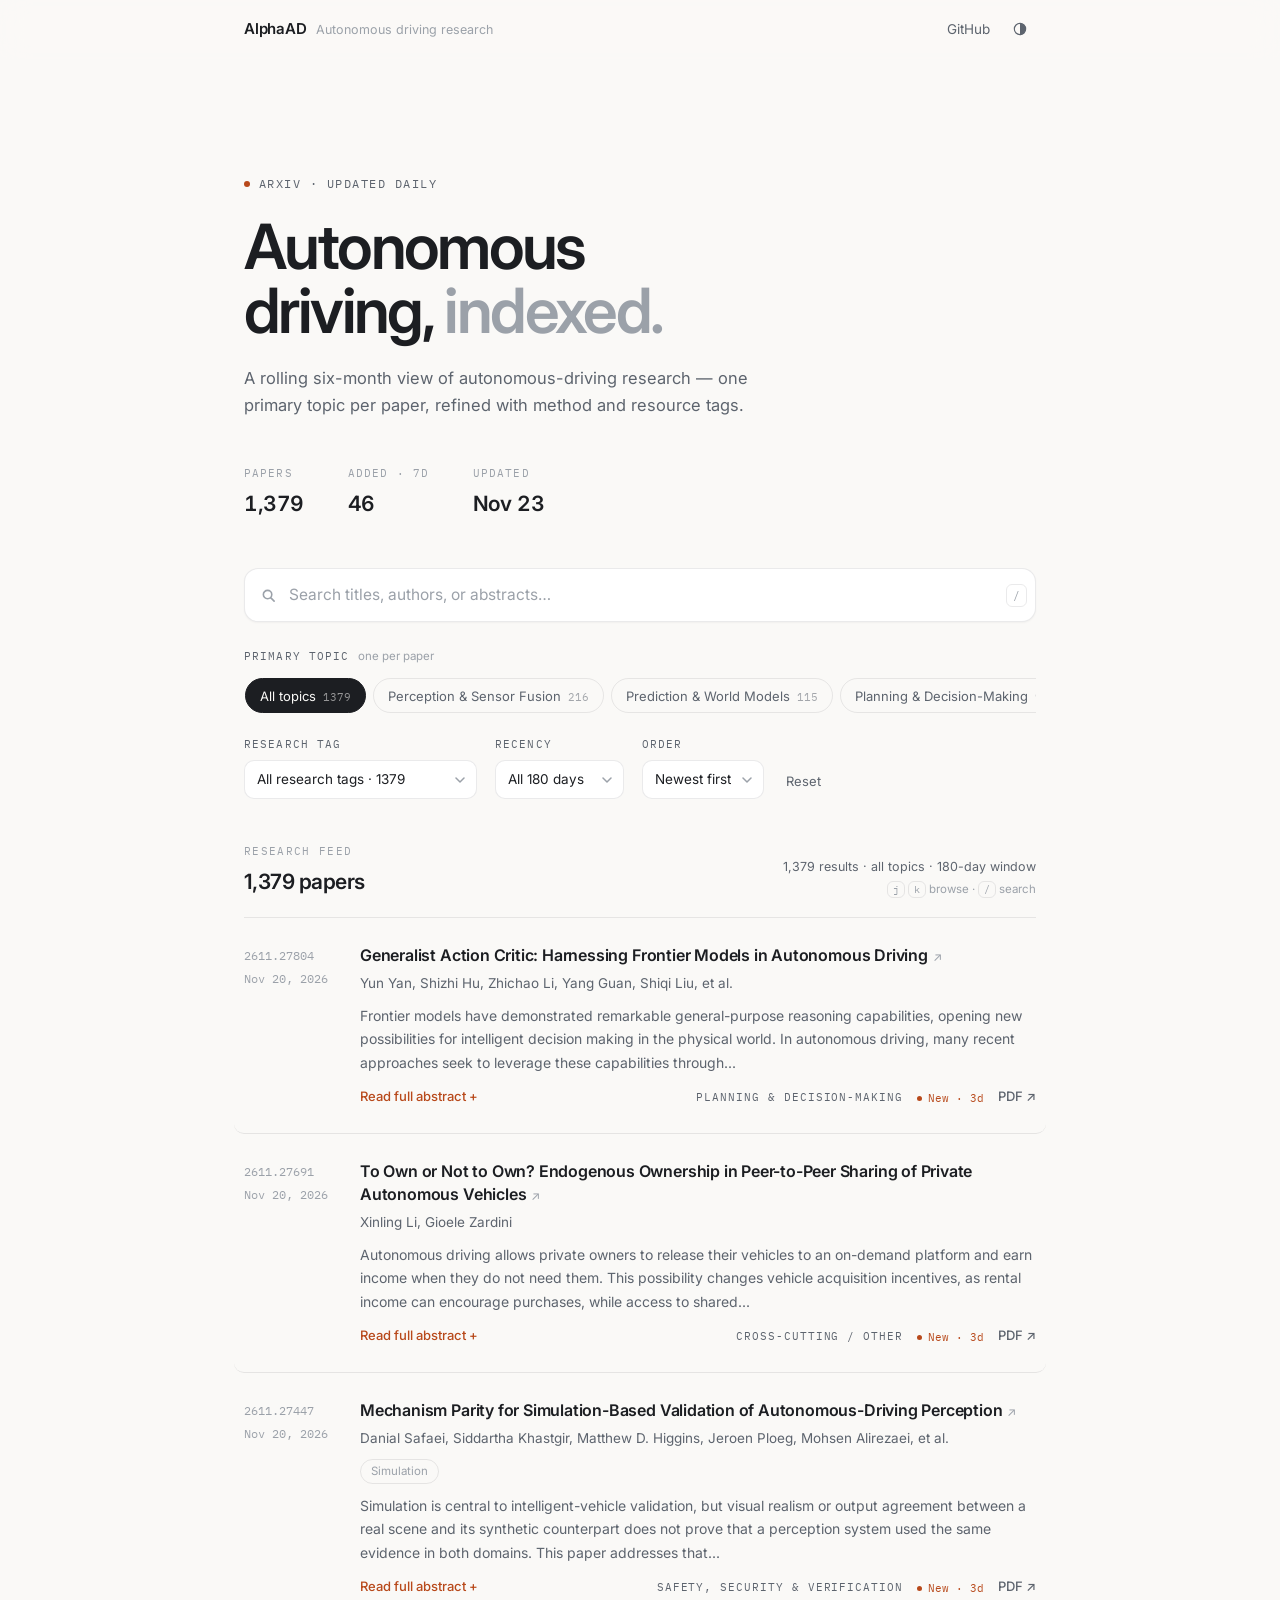
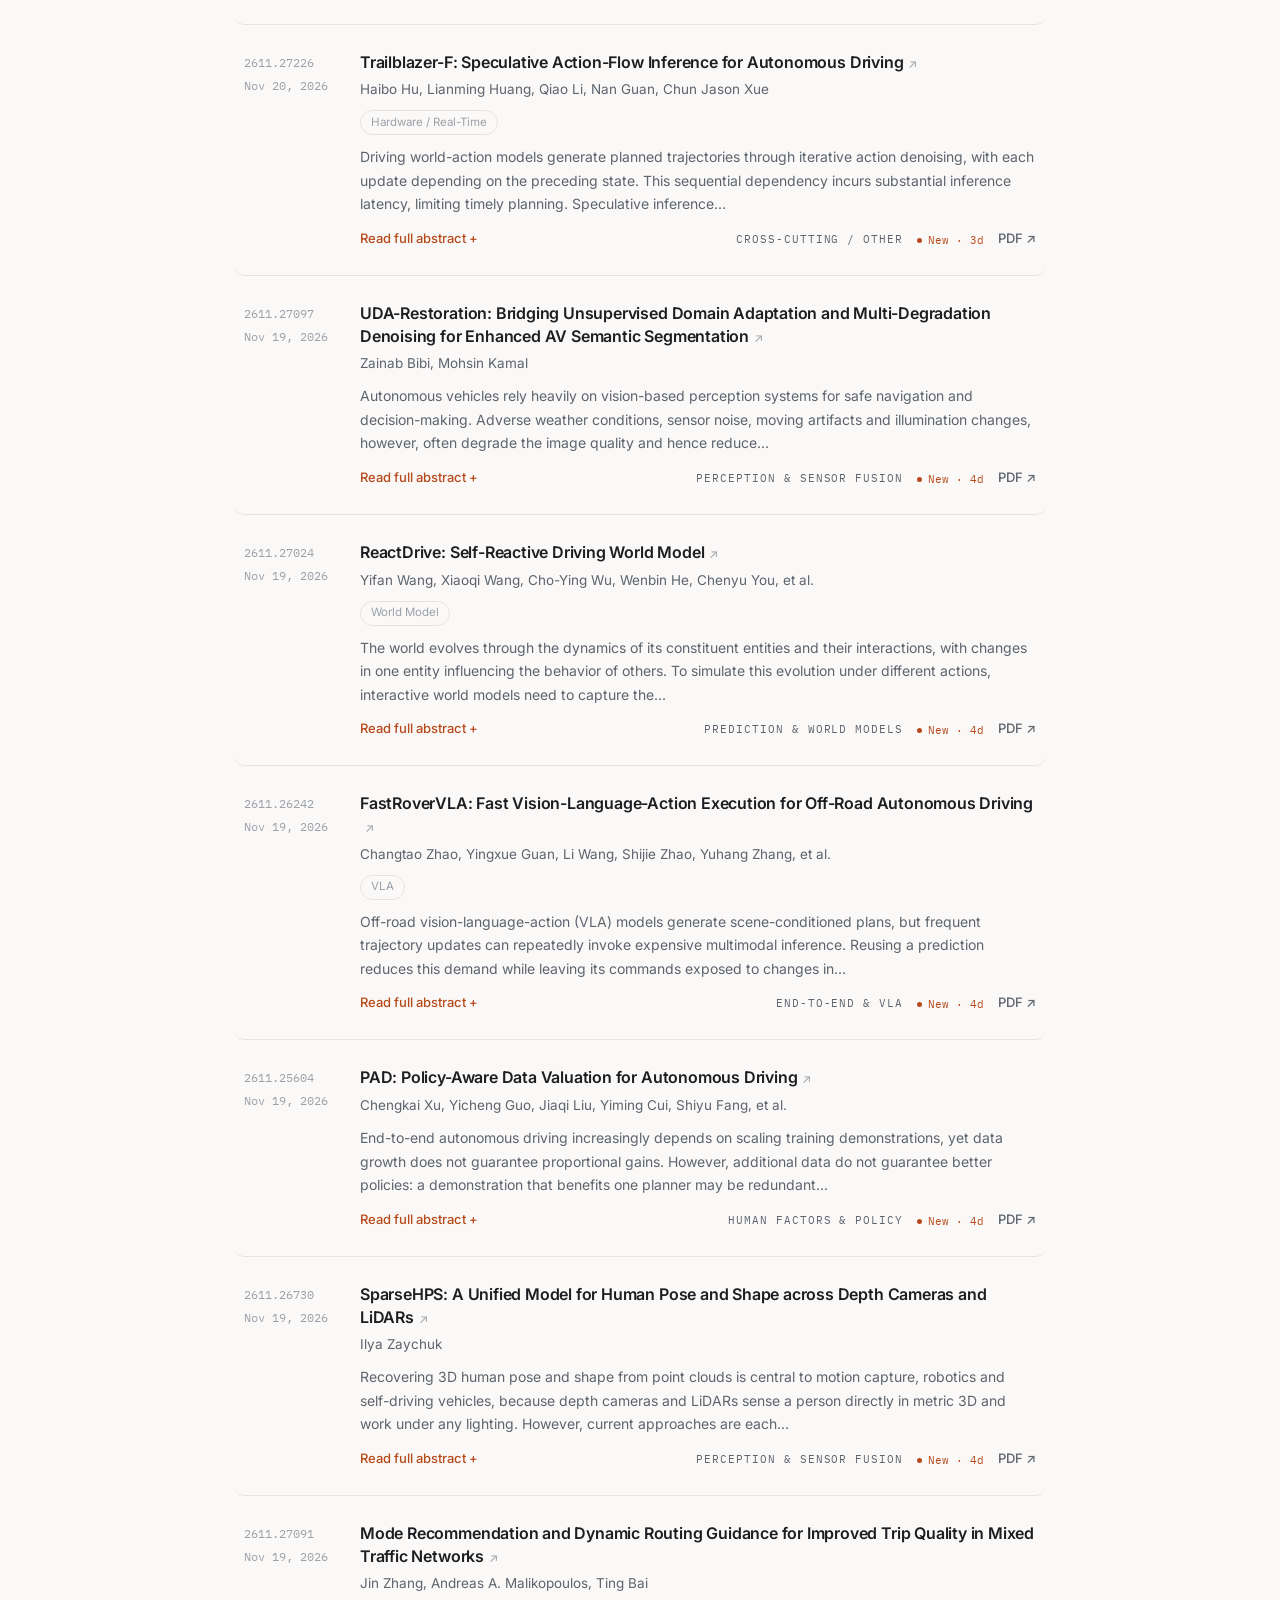
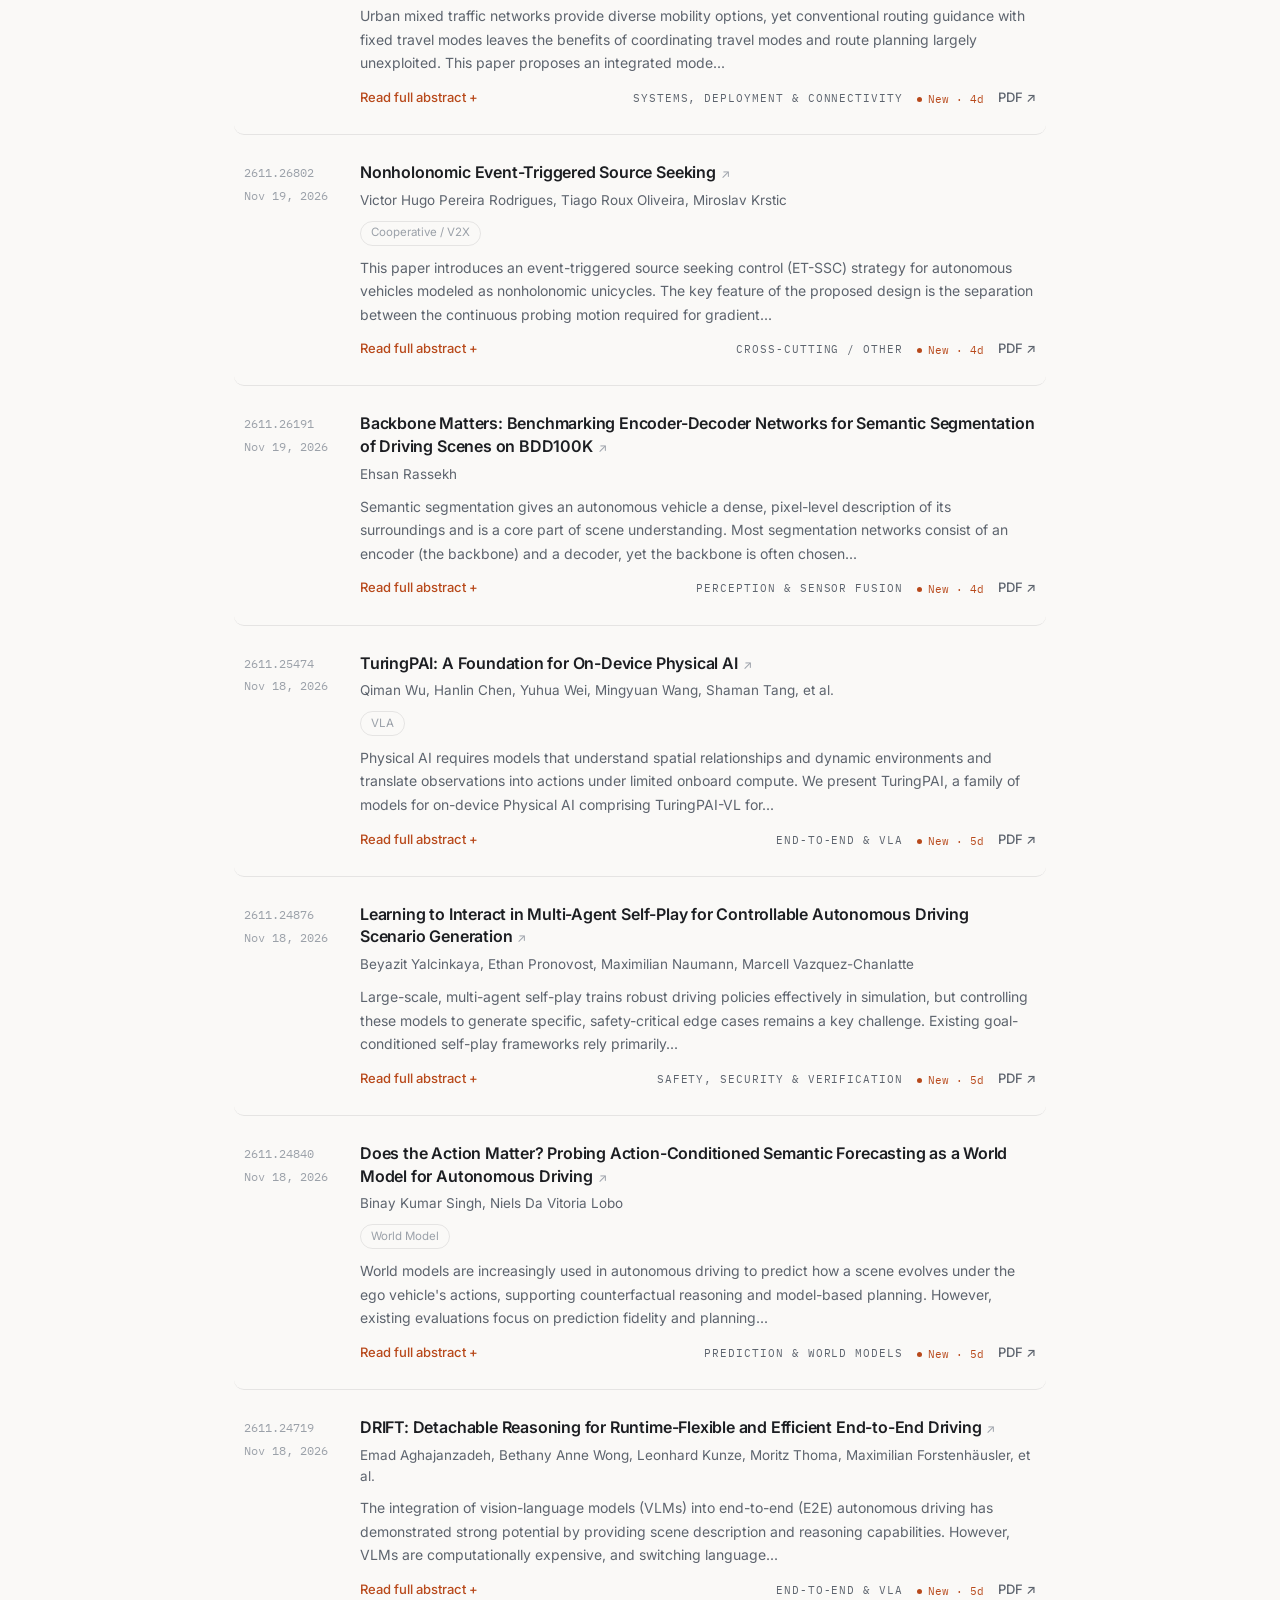
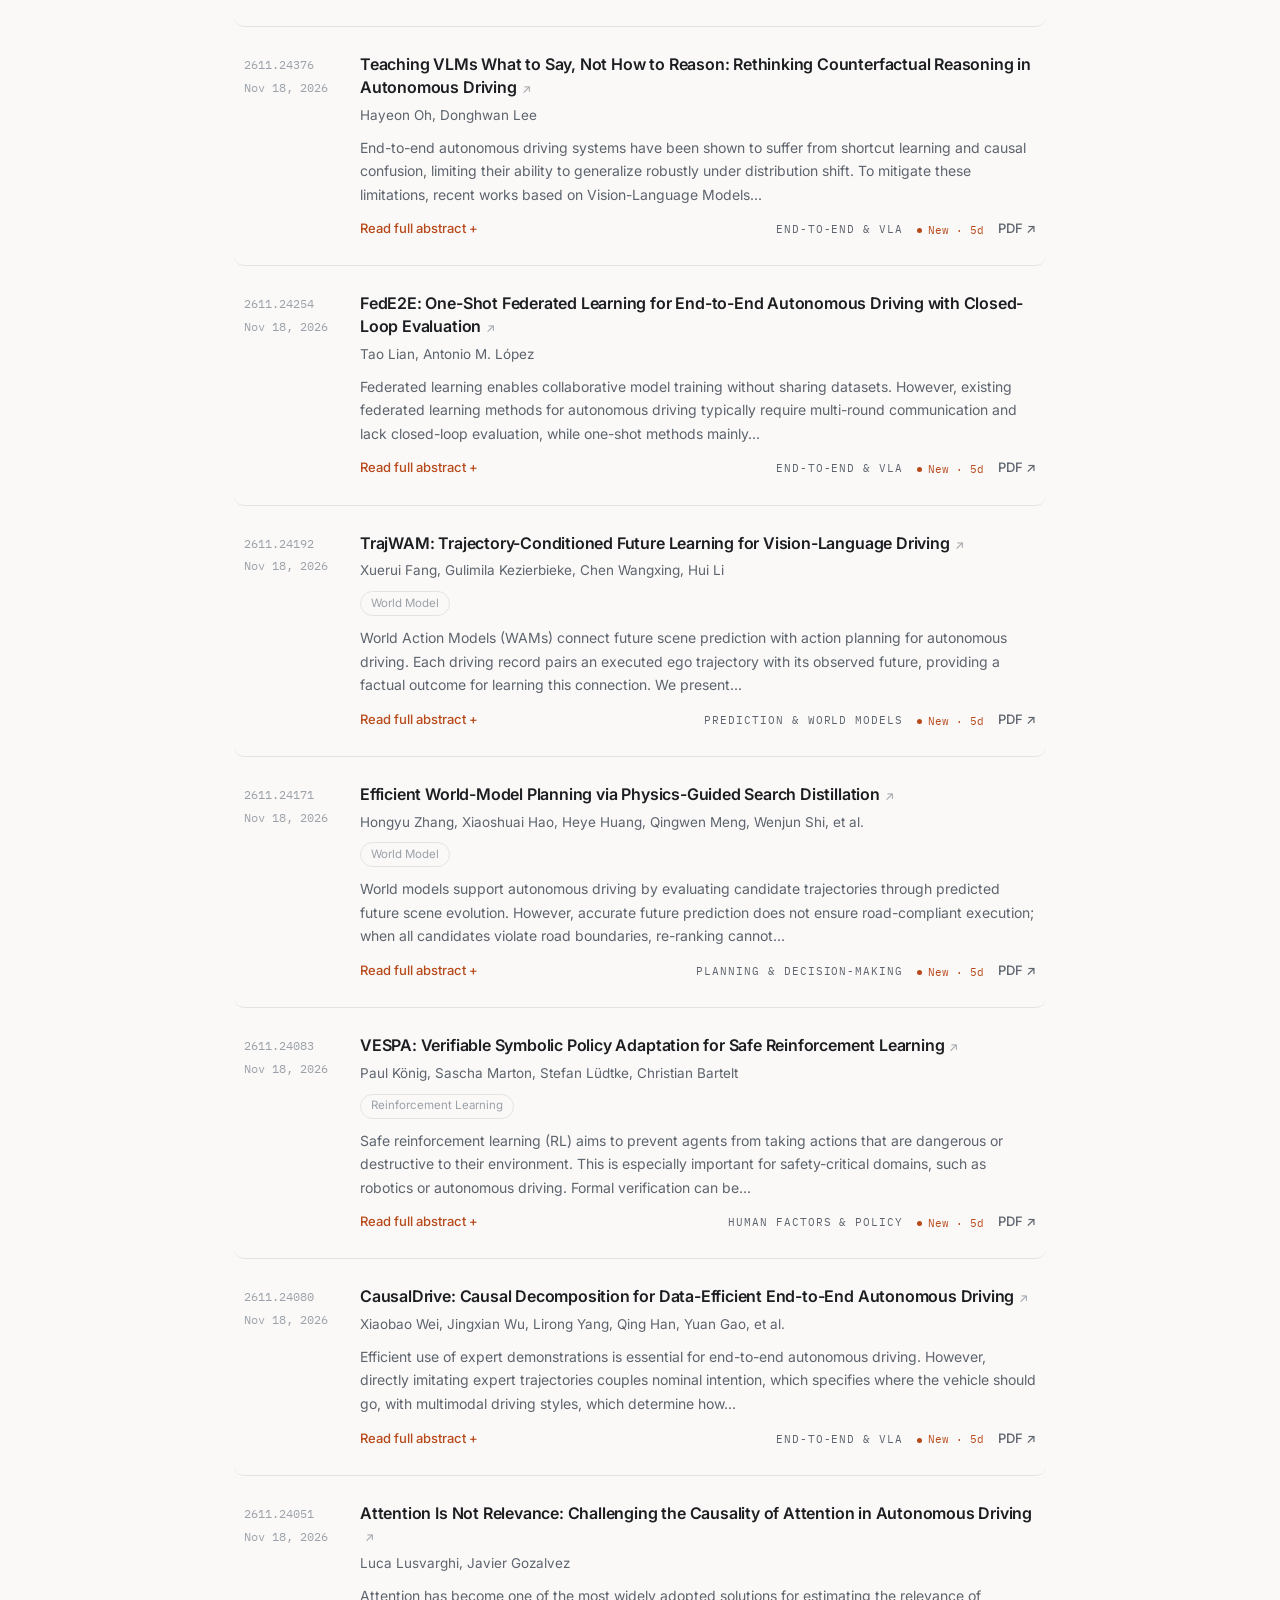
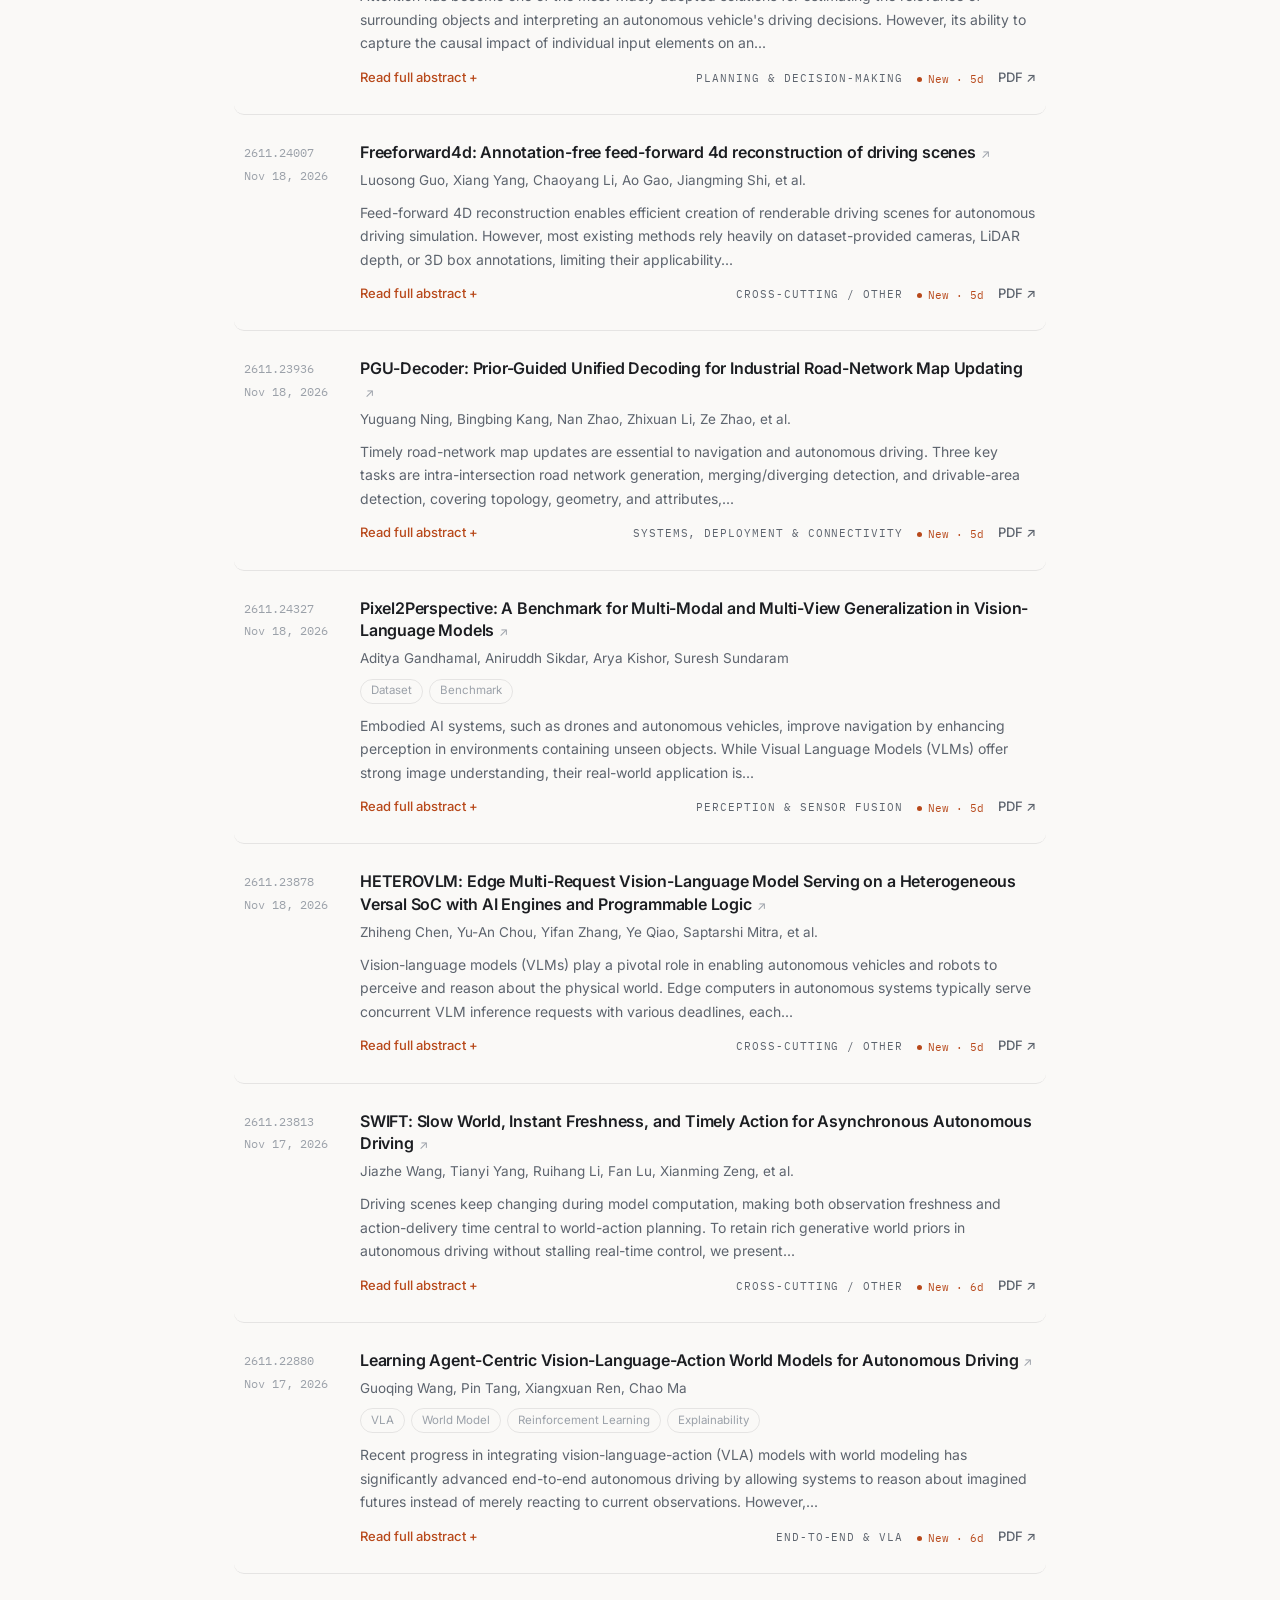
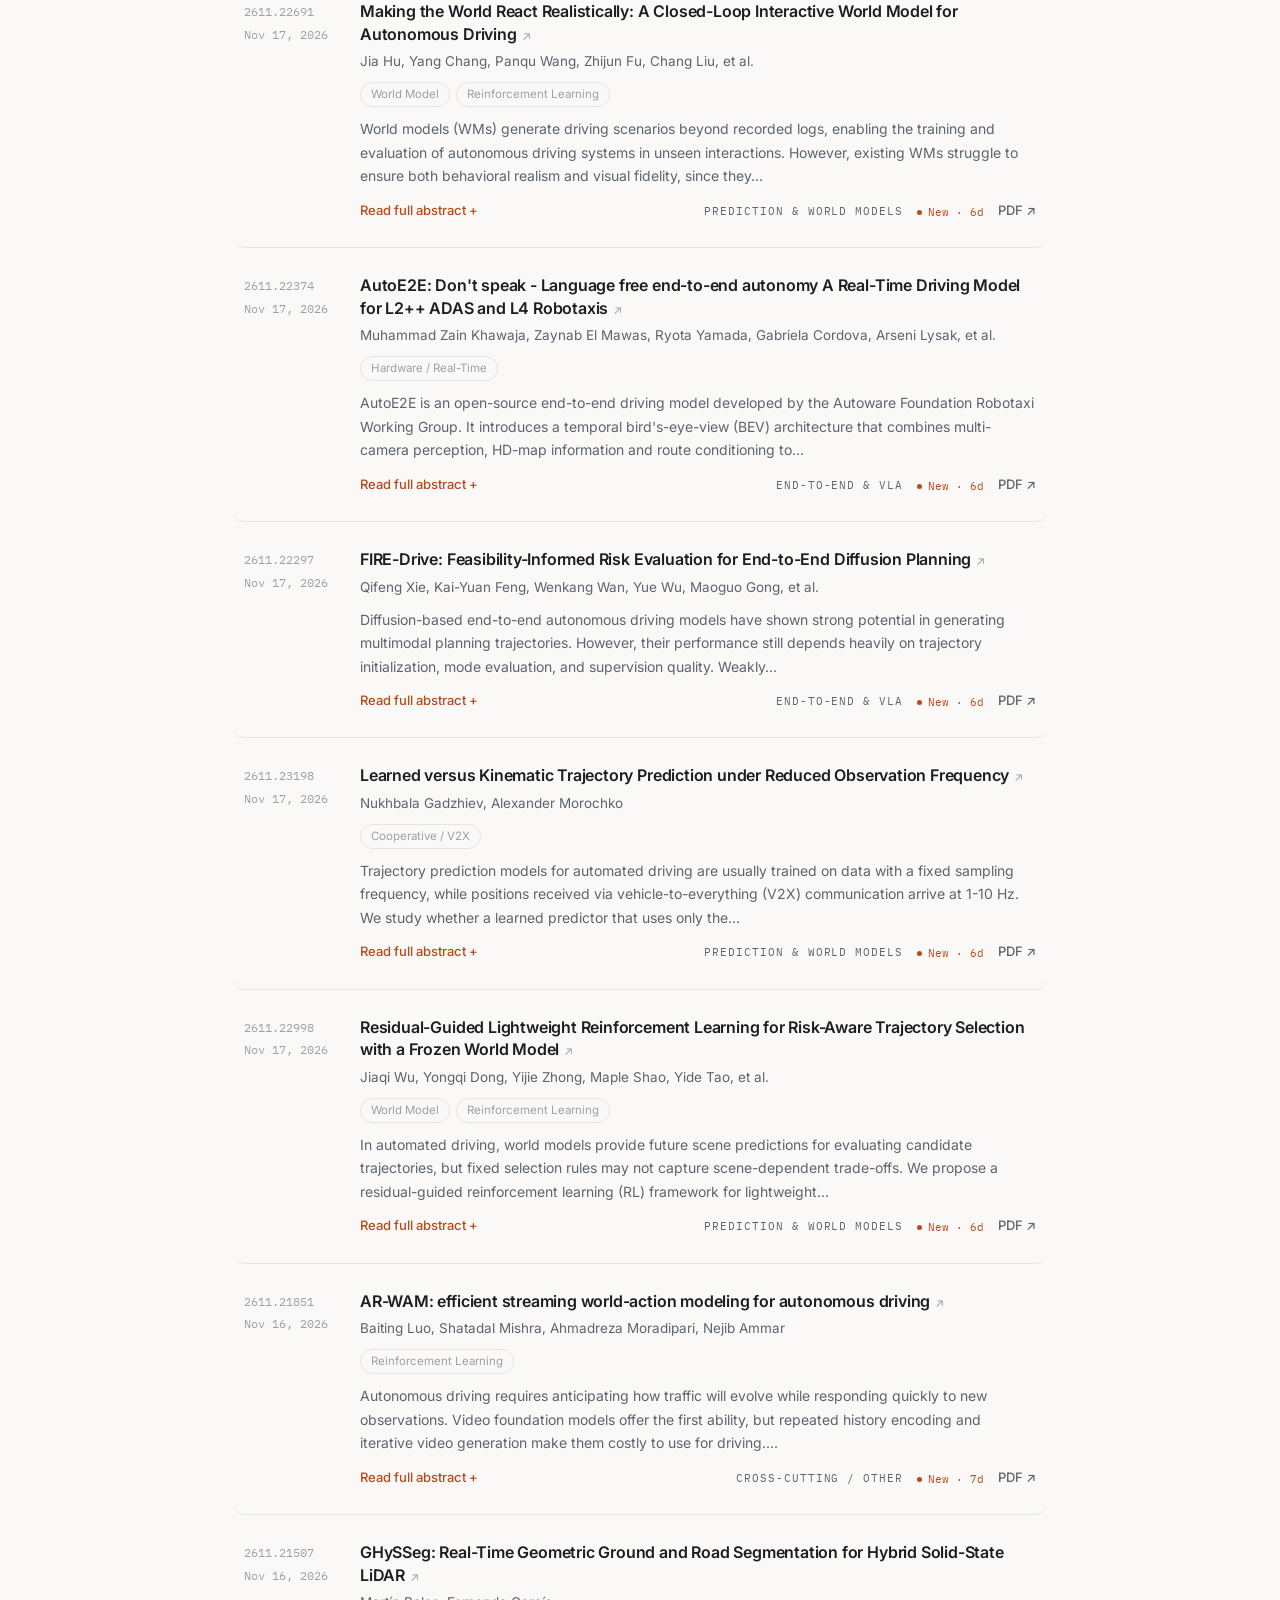
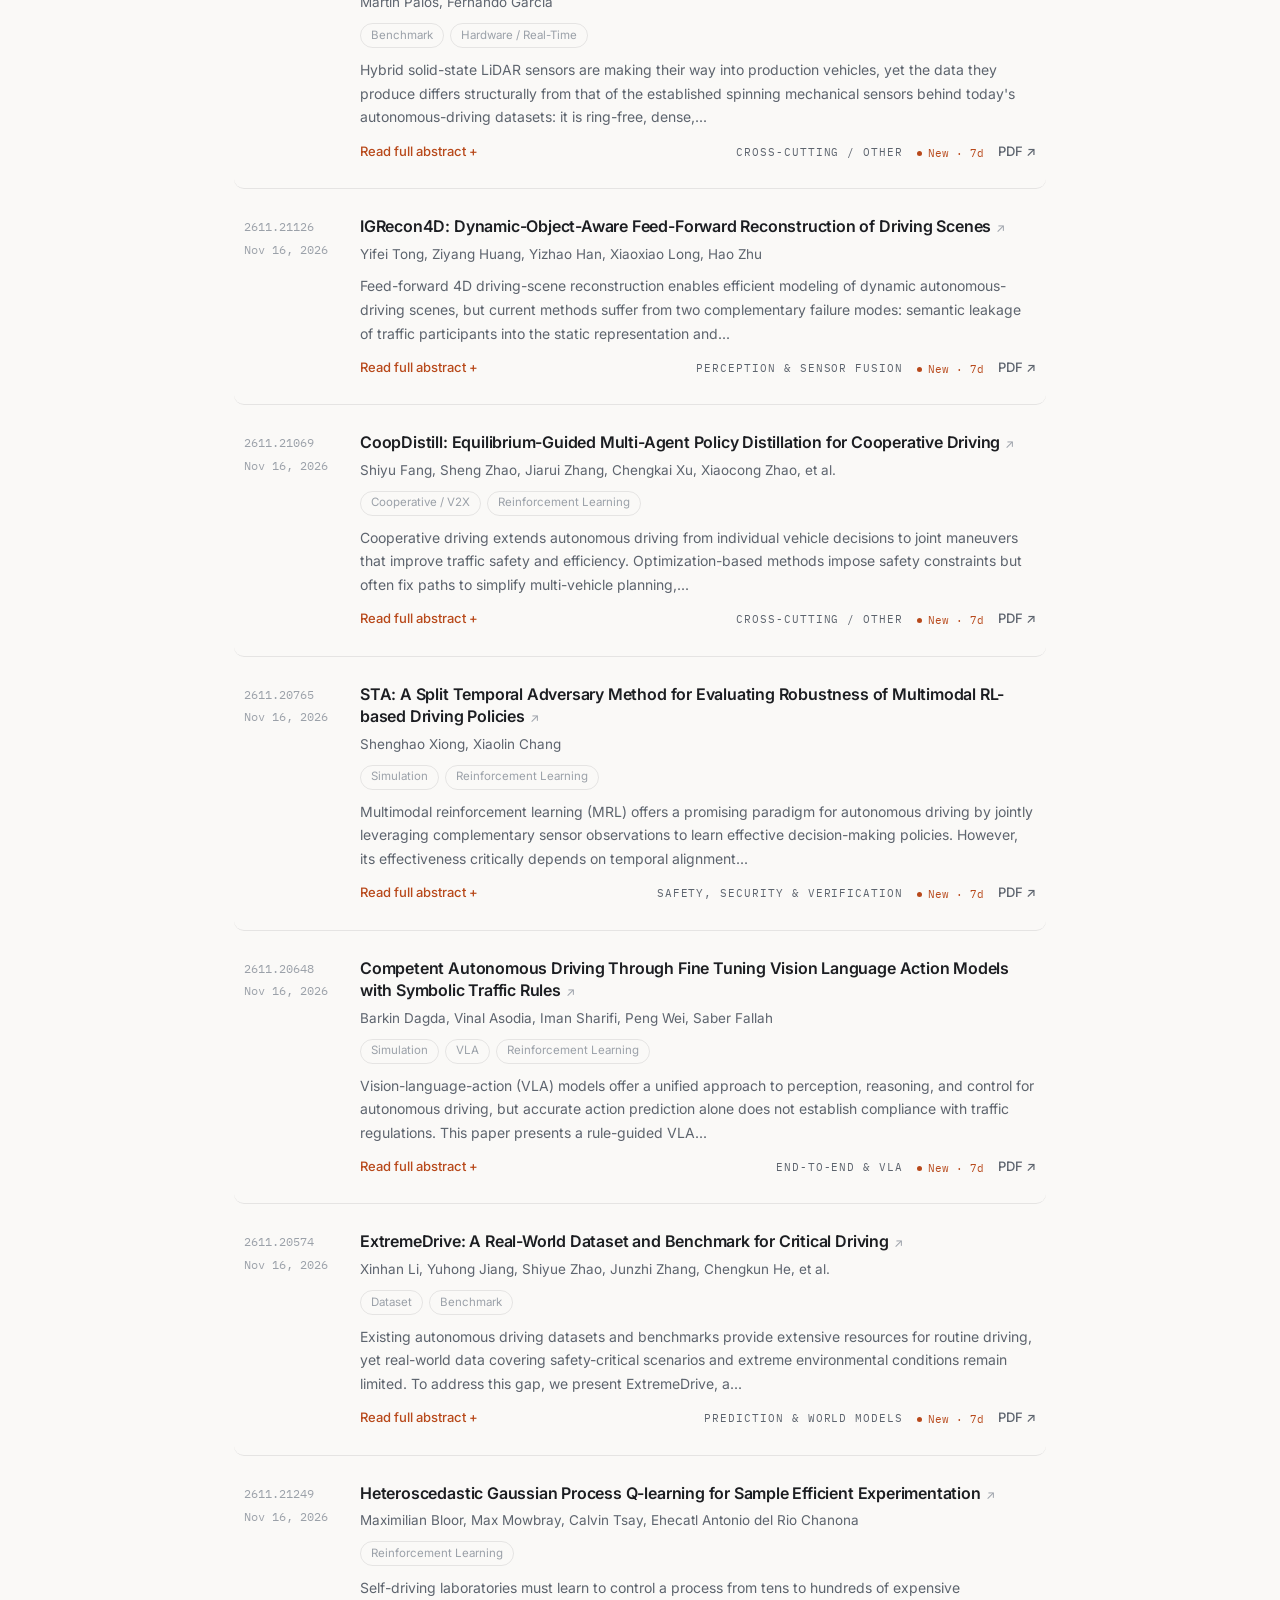
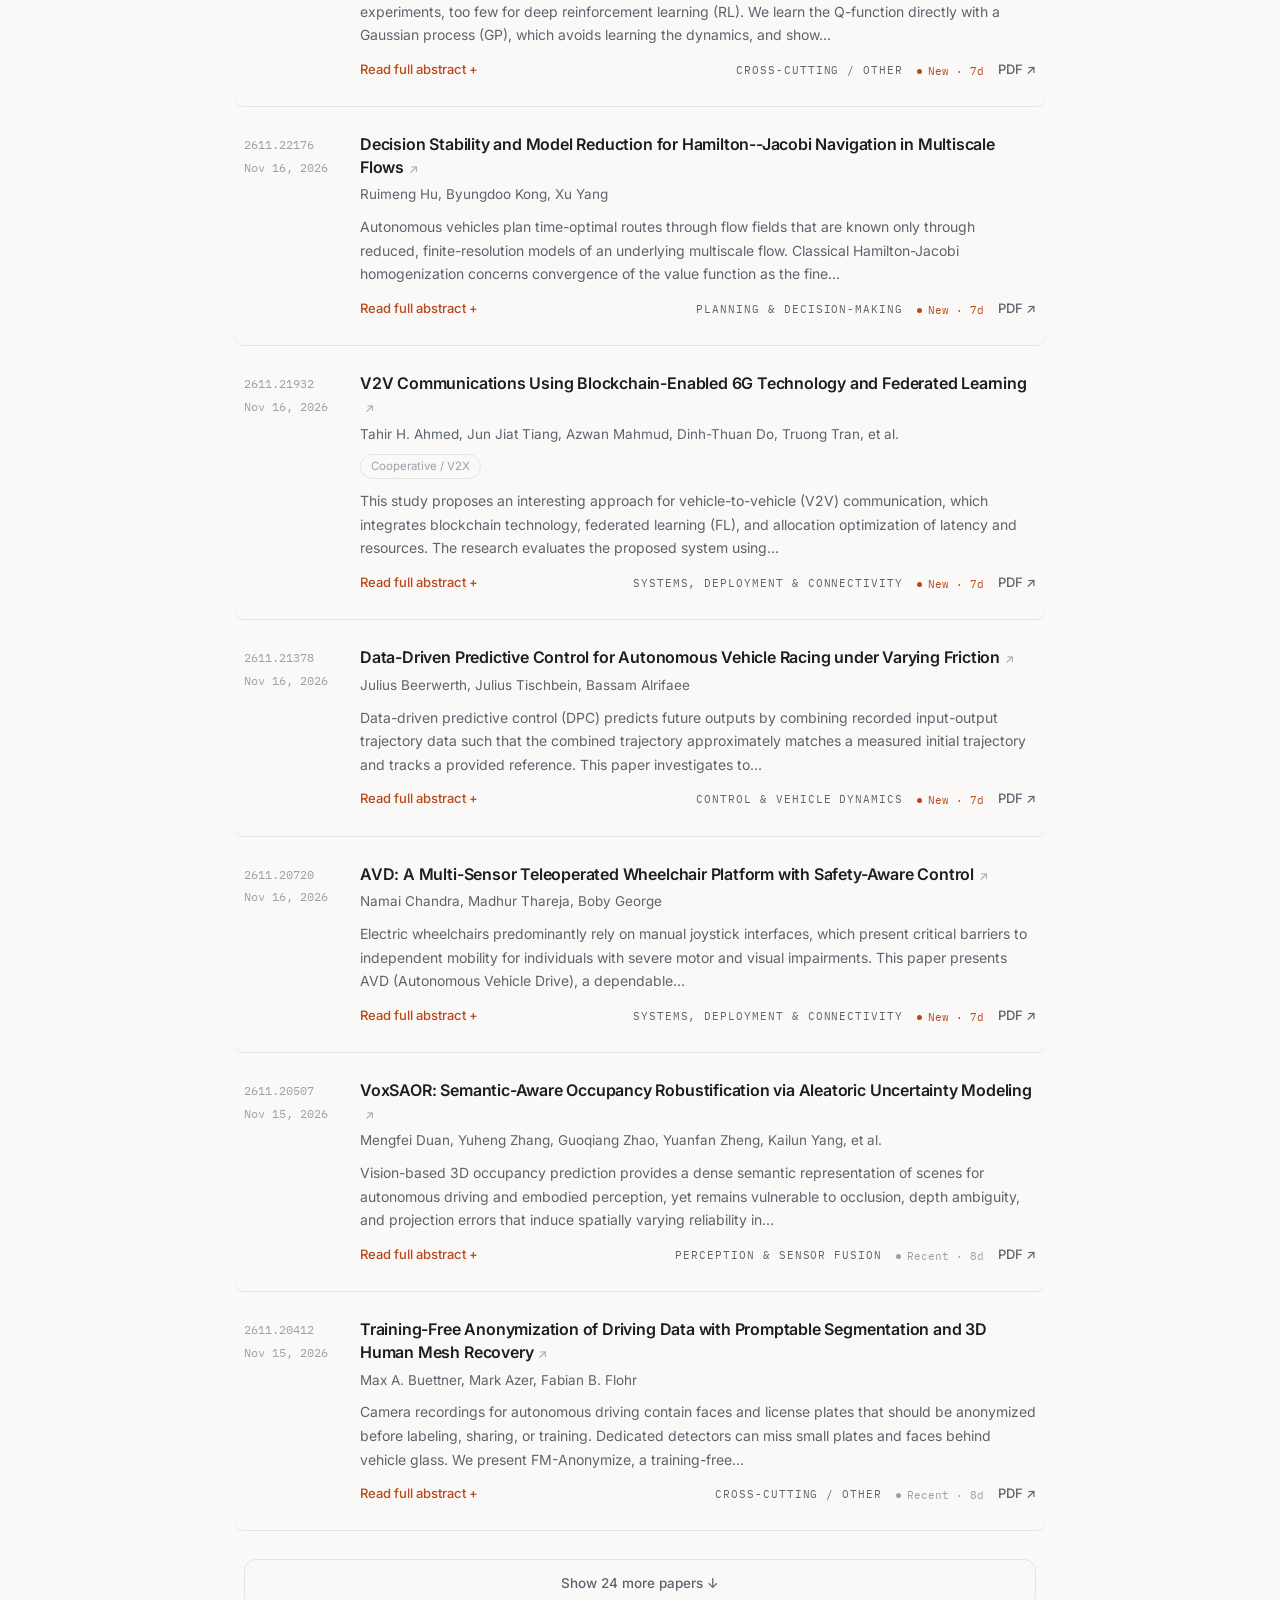
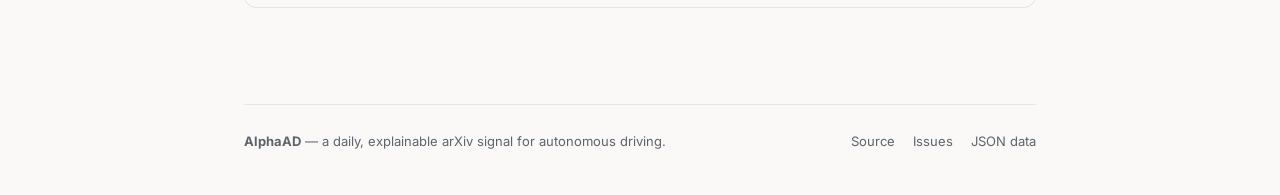
==== commit 22a86e34: "[update] refresh papers 2026-11-23" ====
--- a/site/index.html
+++ b/site/index.html
@@ -67,15 +67,15 @@
           <dl class="signal-board" aria-label="Research index summary">
             <div>
               <dt>Papers</dt>
-              <dd id="total-papers">1,381</dd>
+              <dd id="total-papers">1,379</dd>
             </div>
             <div>
               <dt>Added · 7d</dt>
-              <dd id="new-papers">47</dd>
+              <dd id="new-papers">46</dd>
             </div>
             <div>
               <dt>Updated</dt>
-              <dd id="last-updated">Nov 22</dd>
+              <dd id="last-updated">Nov 23</dd>
             </div>
           </dl>
         </section>
@@ -103,7 +103,7 @@
               <span>Primary topic</span>
               <small>one per paper</small>
             </div>
-            <div class="category-scroller" id="category-filters" aria-label="Filter by primary topic"><button class="category-chip" type="button" data-category="all" aria-pressed="true" disabled>All topics<span class="chip-count" aria-hidden="true">1381</span></button><button class="category-chip" type="button" data-category="Perception &amp; Sensor Fusion" aria-pressed="false" disabled>Perception &amp; Sensor Fusion<span class="chip-count" aria-hidden="true">216</span></button><button class="category-chip" type="button" data-category="Prediction &amp; World Models" aria-pressed="false" disabled>Prediction &amp; World Models<span class="chip-count" aria-hidden="true">114</span></button><button class="category-chip" type="button" data-category="Planning &amp; Decision-Making" aria-pressed="false" disabled>Planning &amp; Decision-Making<span class="chip-count" aria-hidden="true">93</span></button><button class="category-chip" type="button" data-category="Control &amp; Vehicle Dynamics" aria-pressed="false" disabled>Control &amp; Vehicle Dynamics<span class="chip-count" aria-hidden="true">59</span></button><button class="category-chip" type="button" data-category="Mapping &amp; Localization" aria-pressed="false" disabled>Mapping &amp; Localization<span class="chip-count" aria-hidden="true">48</span></button><button class="category-chip" type="button" data-category="End-to-End &amp; VLA" aria-pressed="false" disabled>End-to-End &amp; VLA<span class="chip-count" aria-hidden="true">162</span></button><button class="category-chip" type="button" data-category="Safety, Security &amp; Verification" aria-pressed="false" disabled>Safety, Security &amp; Verification<span class="chip-count" aria-hidden="true">198</span></button><button class="category-chip" type="button" data-category="Systems, Deployment &amp; Connectivity" aria-pressed="false" disabled>Systems, Deployment &amp; Connectivity<span class="chip-count" aria-hidden="true">155</span></button><button class="category-chip" type="button" data-category="Human Factors &amp; Policy" aria-pressed="false" disabled>Human Factors &amp; Policy<span class="chip-count" aria-hidden="true">31</span></button><button class="category-chip" type="button" data-category="Cross-cutting / Other" aria-pressed="false" disabled>Cross-cutting / Other<span class="chip-count" aria-hidden="true">305</span></button></div>
+            <div class="category-scroller" id="category-filters" aria-label="Filter by primary topic"><button class="category-chip" type="button" data-category="all" aria-pressed="true" disabled>All topics<span class="chip-count" aria-hidden="true">1379</span></button><button class="category-chip" type="button" data-category="Perception &amp; Sensor Fusion" aria-pressed="false" disabled>Perception &amp; Sensor Fusion<span class="chip-count" aria-hidden="true">216</span></button><button class="category-chip" type="button" data-category="Prediction &amp; World Models" aria-pressed="false" disabled>Prediction &amp; World Models<span class="chip-count" aria-hidden="true">115</span></button><button class="category-chip" type="button" data-category="Planning &amp; Decision-Making" aria-pressed="false" disabled>Planning &amp; Decision-Making<span class="chip-count" aria-hidden="true">94</span></button><button class="category-chip" type="button" data-category="Control &amp; Vehicle Dynamics" aria-pressed="false" disabled>Control &amp; Vehicle Dynamics<span class="chip-count" aria-hidden="true">58</span></button><button class="category-chip" type="button" data-category="Mapping &amp; Localization" aria-pressed="false" disabled>Mapping &amp; Localization<span class="chip-count" aria-hidden="true">48</span></button><button class="category-chip" type="button" data-category="End-to-End &amp; VLA" aria-pressed="false" disabled>End-to-End &amp; VLA<span class="chip-count" aria-hidden="true">160</span></button><button class="category-chip" type="button" data-category="Safety, Security &amp; Verification" aria-pressed="false" disabled>Safety, Security &amp; Verification<span class="chip-count" aria-hidden="true">197</span></button><button class="category-chip" type="button" data-category="Systems, Deployment &amp; Connectivity" aria-pressed="false" disabled>Systems, Deployment &amp; Connectivity<span class="chip-count" aria-hidden="true">154</span></button><button class="category-chip" type="button" data-category="Human Factors &amp; Policy" aria-pressed="false" disabled>Human Factors &amp; Policy<span class="chip-count" aria-hidden="true">31</span></button><button class="category-chip" type="button" data-category="Cross-cutting / Other" aria-pressed="false" disabled>Cross-cutting / Other<span class="chip-count" aria-hidden="true">306</span></button></div>
           </div>
 
           <div class="select-filters">
@@ -111,7 +111,7 @@
               <span>Research tag</span>
               <select id="tag-filter" disabled>
                 <option value="all">All research tags</option>
-                <option value="Dataset">Dataset · 99</option><option value="Benchmark">Benchmark · 97</option><option value="Simulation">Simulation · 194</option><option value="Synthetic Data">Synthetic Data · 30</option><option value="Cooperative / V2X">Cooperative / V2X · 109</option><option value="VLA">VLA · 87</option><option value="World Model">World Model · 121</option><option value="Reinforcement Learning">Reinforcement Learning · 139</option><option value="Imitation Learning">Imitation Learning · 27</option><option value="Hardware / Real-Time">Hardware / Real-Time · 99</option><option value="Survey">Survey · 28</option><option value="Explainability">Explainability · 104</option><option value="Human Interaction">Human Interaction · 17</option>
+                <option value="Dataset">Dataset · 98</option><option value="Benchmark">Benchmark · 96</option><option value="Simulation">Simulation · 193</option><option value="Synthetic Data">Synthetic Data · 30</option><option value="Cooperative / V2X">Cooperative / V2X · 109</option><option value="VLA">VLA · 86</option><option value="World Model">World Model · 122</option><option value="Reinforcement Learning">Reinforcement Learning · 137</option><option value="Imitation Learning">Imitation Learning · 27</option><option value="Hardware / Real-Time">Hardware / Real-Time · 98</option><option value="Survey">Survey · 28</option><option value="Explainability">Explainability · 104</option><option value="Human Interaction">Human Interaction · 17</option>
               </select>
             </label>
             <label>
@@ -139,10 +139,10 @@
           <header class="results-header">
             <div>
               <p class="section-index">Research feed</p>
-              <h2 id="results-title"><span id="result-count">1,381</span> papers</h2>
+              <h2 id="results-title"><span id="result-count">1,379</span> papers</h2>
             </div>
             <div class="result-meta">
-              <p id="result-context" class="result-context" aria-live="polite">1,381 results · all topics · 180-day window</p>
+              <p id="result-context" class="result-context" aria-live="polite">1,379 results · all topics · 180-day window</p>
               <p class="keyboard-hint" aria-hidden="true"><kbd>j</kbd> <kbd>k</kbd> browse · <kbd>/</kbd> search</p>
             </div>
           </header>
@@ -152,30 +152,30 @@
             <button id="retry-feed" class="text-button" type="button" hidden>Retry</button>
           </div>
 
-          <div class="paper-list" id="paper-list" aria-busy="false"><article class="paper-card is-initial" data-paper-id="2611.26242" data-recency="new"><div class="paper-index">2611.26242<time class="paper-date" datetime="2026-11-19">Nov 19, 2026</time></div><div class="paper-main"><h3><a href="https://arxiv.org/abs/2611.26242" target="_blank" rel="noopener noreferrer" aria-label="FastRoverVLA: Fast Vision-Language-Action Execution for Off-Road Autonomous Driving on arXiv (opens in a new tab)">FastRoverVLA: Fast Vision-Language-Action Execution for Off-Road Autonomous Driving<span class="title-link-cue" aria-hidden="true">↗</span></a></h3><p class="paper-authors">Changtao Zhao, Yingxue Guan, Li Wang, Shijie Zhao, Yuhang Zhang, et al.</p><div class="paper-tags" aria-label="Research tags"><button class="paper-tag" type="button" aria-pressed="false" disabled>VLA</button></div><p class="paper-abstract" id="abstract-2611-26242">Off-road vision-language-action (VLA) models generate scene-conditioned plans, but frequent trajectory updates can repeatedly invoke expensive multimodal inference. Reusing a prediction reduces this demand while leaving its commands exposed to changes in...</p><div class="paper-foot"><button class="abstract-toggle" type="button" aria-controls="abstract-2611-26242" aria-expanded="false">Read full abstract +</button><div class="paper-meta"><span class="topic-label" title="Automated classification · high confidence · title: vision-language-action; abstract: vision-language-action; abstract: driving policy">End-to-End &amp; VLA</span><span class="recency-label" data-recency="new">New · 3d</span><div class="paper-links"><a href="https://arxiv.org/pdf/2611.26242.pdf" target="_blank" rel="noopener noreferrer" aria-label="Open PDF for FastRoverVLA: Fast Vision-Language-Action Execution for Off-Road Autonomous Driving (opens in a new tab)">PDF  ↗</a></div></div></div></div></article>
-<article class="paper-card is-initial" data-paper-id="2611.25604" data-recency="new"><div class="paper-index">2611.25604<time class="paper-date" datetime="2026-11-19">Nov 19, 2026</time></div><div class="paper-main"><h3><a href="https://arxiv.org/abs/2611.25604" target="_blank" rel="noopener noreferrer" aria-label="PAD: Policy-Aware Data Valuation for Autonomous Driving on arXiv (opens in a new tab)">PAD: Policy-Aware Data Valuation for Autonomous Driving<span class="title-link-cue" aria-hidden="true">↗</span></a></h3><p class="paper-authors">Chengkai Xu, Yicheng Guo, Jiaqi Liu, Yiming Cui, Shiyu Fang, et al.</p><p class="paper-abstract" id="abstract-2611-25604">End-to-end autonomous driving increasingly depends on scaling training demonstrations, yet data growth does not guarantee proportional gains. However, additional data do not guarantee better policies: a demonstration that benefits one planner may be redundant...</p><div class="paper-foot"><button class="abstract-toggle" type="button" aria-controls="abstract-2611-25604" aria-expanded="false">Read full abstract +</button><div class="paper-meta"><span class="topic-label" title="Automated classification · medium confidence · title: law or policy; abstract: law or policy">Human Factors &amp; Policy</span><span class="recency-label" data-recency="new">New · 3d</span><div class="paper-links"><a href="https://arxiv.org/pdf/2611.25604.pdf" target="_blank" rel="noopener noreferrer" aria-label="Open PDF for PAD: Policy-Aware Data Valuation for Autonomous Driving (opens in a new tab)">PDF  ↗</a></div></div></div></div></article>
-<article class="paper-card is-initial" data-paper-id="2611.26191" data-recency="new"><div class="paper-index">2611.26191<time class="paper-date" datetime="2026-11-19">Nov 19, 2026</time></div><div class="paper-main"><h3><a href="https://arxiv.org/abs/2611.26191" target="_blank" rel="noopener noreferrer" aria-label="Backbone Matters: Benchmarking Encoder-Decoder Networks for Semantic Segmentation of Driving Scenes on BDD100K on arXiv (opens in a new tab)">Backbone Matters: Benchmarking Encoder-Decoder Networks for Semantic Segmentation of Driving Scenes on BDD100K<span class="title-link-cue" aria-hidden="true">↗</span></a></h3><p class="paper-authors">Ehsan Rassekh</p><p class="paper-abstract" id="abstract-2611-26191">Semantic segmentation gives an autonomous vehicle a dense, pixel-level description of its surroundings and is a core part of scene understanding. Most segmentation networks consist of an encoder (the backbone) and a decoder, yet the backbone is often chosen...</p><div class="paper-foot"><button class="abstract-toggle" type="button" aria-controls="abstract-2611-26191" aria-expanded="false">Read full abstract +</button><div class="paper-meta"><span class="topic-label" title="Automated classification · high confidence · title: scene segmentation; abstract: scene segmentation; abstract: scene understanding">Perception &amp; Sensor Fusion</span><span class="recency-label" data-recency="new">New · 3d</span><div class="paper-links"><a href="https://arxiv.org/pdf/2611.26191.pdf" target="_blank" rel="noopener noreferrer" aria-label="Open PDF for Backbone Matters: Benchmarking Encoder-Decoder Networks for Semantic Segmentation of Driving Scenes on BDD100K (opens in a new tab)">PDF  ↗</a></div></div></div></div></article>
-<article class="paper-card is-initial" data-paper-id="2611.25474" data-recency="new"><div class="paper-index">2611.25474<time class="paper-date" datetime="2026-11-18">Nov 18, 2026</time></div><div class="paper-main"><h3><a href="https://arxiv.org/abs/2611.25474" target="_blank" rel="noopener noreferrer" aria-label="TuringPAI: A Foundation for On-Device Physical AI on arXiv (opens in a new tab)">TuringPAI: A Foundation for On-Device Physical AI<span class="title-link-cue" aria-hidden="true">↗</span></a></h3><p class="paper-authors">Qiman Wu, Hanlin Chen, Yuhua Wei, Mingyuan Wang, Shaman Tang, et al.</p><div class="paper-tags" aria-label="Research tags"><button class="paper-tag" type="button" aria-pressed="false" disabled>VLA</button></div><p class="paper-abstract" id="abstract-2611-25474">Physical AI requires models that understand spatial relationships and dynamic environments and translate observations into actions under limited onboard compute. We present TuringPAI, a family of models for on-device Physical AI comprising TuringPAI-VL for...</p><div class="paper-foot"><button class="abstract-toggle" type="button" aria-controls="abstract-2611-25474" aria-expanded="false">Read full abstract +</button><div class="paper-meta"><span class="topic-label" title="Automated classification · low confidence · abstract: vision-language-action">End-to-End &amp; VLA</span><span class="recency-label" data-recency="new">New · 4d</span><div class="paper-links"><a href="https://arxiv.org/pdf/2611.25474.pdf" target="_blank" rel="noopener noreferrer" aria-label="Open PDF for TuringPAI: A Foundation for On-Device Physical AI (opens in a new tab)">PDF  ↗</a></div></div></div></div></article>
-<article class="paper-card is-initial" data-paper-id="2611.24876" data-recency="new"><div class="paper-index">2611.24876<time class="paper-date" datetime="2026-11-18">Nov 18, 2026</time></div><div class="paper-main"><h3><a href="https://arxiv.org/abs/2611.24876" target="_blank" rel="noopener noreferrer" aria-label="Learning to Interact in Multi-Agent Self-Play for Controllable Autonomous Driving Scenario Generation on arXiv (opens in a new tab)">Learning to Interact in Multi-Agent Self-Play for Controllable Autonomous Driving Scenario Generation<span class="title-link-cue" aria-hidden="true">↗</span></a></h3><p class="paper-authors">Beyazit Yalcinkaya, Ethan Pronovost, Maximilian Naumann, Marcell Vazquez-Chanlatte</p><p class="paper-abstract" id="abstract-2611-24876">Large-scale, multi-agent self-play trains robust driving policies effectively in simulation, but controlling these models to generate specific, safety-critical edge cases remains a key challenge. Existing goal-conditioned self-play frameworks rely primarily...</p><div class="paper-foot"><button class="abstract-toggle" type="button" aria-controls="abstract-2611-24876" aria-expanded="false">Read full abstract +</button><div class="paper-meta"><span class="topic-label" title="Automated classification · medium confidence · abstract: safety; abstract: validation or testing; abstract: attack or threat">Safety, Security &amp; Verification</span><span class="recency-label" data-recency="new">New · 4d</span><div class="paper-links"><a href="https://arxiv.org/pdf/2611.24876.pdf" target="_blank" rel="noopener noreferrer" aria-label="Open PDF for Learning to Interact in Multi-Agent Self-Play for Controllable Autonomous Driving Scenario Generation (opens in a new tab)">PDF  ↗</a></div></div></div></div></article>
-<article class="paper-card is-initial" data-paper-id="2611.24840" data-recency="new"><div class="paper-index">2611.24840<time class="paper-date" datetime="2026-11-18">Nov 18, 2026</time></div><div class="paper-main"><h3><a href="https://arxiv.org/abs/2611.24840" target="_blank" rel="noopener noreferrer" aria-label="Does the Action Matter? Probing Action-Conditioned Semantic Forecasting as a World Model for Autonomous Driving on arXiv (opens in a new tab)">Does the Action Matter? Probing Action-Conditioned Semantic Forecasting as a World Model for Autonomous Driving<span class="title-link-cue" aria-hidden="true">↗</span></a></h3><p class="paper-authors">Binay Kumar Singh, Niels Da Vitoria Lobo</p><div class="paper-tags" aria-label="Research tags"><button class="paper-tag" type="button" aria-pressed="false" disabled>World Model</button></div><p class="paper-abstract" id="abstract-2611-24840">World models are increasingly used in autonomous driving to predict how a scene evolves under the ego vehicle&#x27;s actions, supporting counterfactual reasoning and model-based planning. However, existing evaluations focus on prediction fidelity and planning...</p><div class="paper-foot"><button class="abstract-toggle" type="button" aria-controls="abstract-2611-24840" aria-expanded="false">Read full abstract +</button><div class="paper-meta"><span class="topic-label" title="Automated classification · high confidence · title: forecasting; abstract: forecasting; title: world model">Prediction &amp; World Models</span><span class="recency-label" data-recency="new">New · 4d</span><div class="paper-links"><a href="https://arxiv.org/pdf/2611.24840.pdf" target="_blank" rel="noopener noreferrer" aria-label="Open PDF for Does the Action Matter? Probing Action-Conditioned Semantic Forecasting as a World Model for Autonomous Driving (opens in a new tab)">PDF  ↗</a></div></div></div></div></article>
-<article class="paper-card is-initial" data-paper-id="2611.24719" data-recency="new"><div class="paper-index">2611.24719<time class="paper-date" datetime="2026-11-18">Nov 18, 2026</time></div><div class="paper-main"><h3><a href="https://arxiv.org/abs/2611.24719" target="_blank" rel="noopener noreferrer" aria-label="DRIFT: Detachable Reasoning for Runtime-Flexible and Efficient End-to-End Driving on arXiv (opens in a new tab)">DRIFT: Detachable Reasoning for Runtime-Flexible and Efficient End-to-End Driving<span class="title-link-cue" aria-hidden="true">↗</span></a></h3><p class="paper-authors">Emad Aghajanzadeh, Bethany Anne Wong, Leonhard Kunze, Moritz Thoma, Maximilian Forstenhäusler, et al.</p><p class="paper-abstract" id="abstract-2611-24719">The integration of vision-language models (VLMs) into end-to-end (E2E) autonomous driving has demonstrated strong potential by providing scene description and reasoning capabilities. However, VLMs are computationally expensive, and switching language...</p><div class="paper-foot"><button class="abstract-toggle" type="button" aria-controls="abstract-2611-24719" aria-expanded="false">Read full abstract +</button><div class="paper-meta"><span class="topic-label" title="Automated classification · high confidence · title: end-to-end driving; title: end-to-end; abstract: end-to-end">End-to-End &amp; VLA</span><span class="recency-label" data-recency="new">New · 4d</span><div class="paper-links"><a href="https://arxiv.org/pdf/2611.24719.pdf" target="_blank" rel="noopener noreferrer" aria-label="Open PDF for DRIFT: Detachable Reasoning for Runtime-Flexible and Efficient End-to-End Driving (opens in a new tab)">PDF  ↗</a></div></div></div></div></article>
-<article class="paper-card is-initial" data-paper-id="2611.24376" data-recency="new"><div class="paper-index">2611.24376<time class="paper-date" datetime="2026-11-18">Nov 18, 2026</time></div><div class="paper-main"><h3><a href="https://arxiv.org/abs/2611.24376" target="_blank" rel="noopener noreferrer" aria-label="Teaching VLMs What to Say, Not How to Reason: Rethinking Counterfactual Reasoning in Autonomous Driving on arXiv (opens in a new tab)">Teaching VLMs What to Say, Not How to Reason: Rethinking Counterfactual Reasoning in Autonomous Driving<span class="title-link-cue" aria-hidden="true">↗</span></a></h3><p class="paper-authors">Hayeon Oh, Donghwan Lee</p><p class="paper-abstract" id="abstract-2611-24376">End-to-end autonomous driving systems have been shown to suffer from shortcut learning and causal confusion, limiting their ability to generalize robustly under distribution shift. To mitigate these limitations, recent works based on Vision-Language Models...</p><div class="paper-foot"><button class="abstract-toggle" type="button" aria-controls="abstract-2611-24376" aria-expanded="false">Read full abstract +</button><div class="paper-meta"><span class="topic-label" title="Automated classification · medium confidence · abstract: end-to-end driving; abstract: end-to-end">End-to-End &amp; VLA</span><span class="recency-label" data-recency="new">New · 4d</span><div class="paper-links"><a href="https://arxiv.org/pdf/2611.24376.pdf" target="_blank" rel="noopener noreferrer" aria-label="Open PDF for Teaching VLMs What to Say, Not How to Reason: Rethinking Counterfactual Reasoning in Autonomous Driving (opens in a new tab)">PDF  ↗</a></div></div></div></div></article>
-<article class="paper-card is-initial" data-paper-id="2611.24254" data-recency="new"><div class="paper-index">2611.24254<time class="paper-date" datetime="2026-11-18">Nov 18, 2026</time></div><div class="paper-main"><h3><a href="https://arxiv.org/abs/2611.24254" target="_blank" rel="noopener noreferrer" aria-label="FedE2E: One-Shot Federated Learning for End-to-End Autonomous Driving with Closed-Loop Evaluation on arXiv (opens in a new tab)">FedE2E: One-Shot Federated Learning for End-to-End Autonomous Driving with Closed-Loop Evaluation<span class="title-link-cue" aria-hidden="true">↗</span></a></h3><p class="paper-authors">Tao Lian, Antonio M. López</p><p class="paper-abstract" id="abstract-2611-24254">Federated learning enables collaborative model training without sharing datasets. However, existing federated learning methods for autonomous driving typically require multi-round communication and lack closed-loop evaluation, while one-shot methods mainly...</p><div class="paper-foot"><button class="abstract-toggle" type="button" aria-controls="abstract-2611-24254" aria-expanded="false">Read full abstract +</button><div class="paper-meta"><span class="topic-label" title="Automated classification · high confidence · title: end-to-end driving; abstract: end-to-end driving; title: end-to-end">End-to-End &amp; VLA</span><span class="recency-label" data-recency="new">New · 4d</span><div class="paper-links"><a href="https://arxiv.org/pdf/2611.24254.pdf" target="_blank" rel="noopener noreferrer" aria-label="Open PDF for FedE2E: One-Shot Federated Learning for End-to-End Autonomous Driving with Closed-Loop Evaluation (opens in a new tab)">PDF  ↗</a></div></div></div></div></article>
-<article class="paper-card is-initial" data-paper-id="2611.24192" data-recency="new"><div class="paper-index">2611.24192<time class="paper-date" datetime="2026-11-18">Nov 18, 2026</time></div><div class="paper-main"><h3><a href="https://arxiv.org/abs/2611.24192" target="_blank" rel="noopener noreferrer" aria-label="TrajWAM: Trajectory-Conditioned Future Learning for Vision-Language Driving on arXiv (opens in a new tab)">TrajWAM: Trajectory-Conditioned Future Learning for Vision-Language Driving<span class="title-link-cue" aria-hidden="true">↗</span></a></h3><p class="paper-authors">Xuerui Fang, Gulimila Kezierbieke, Chen Wangxing, Hui Li</p><div class="paper-tags" aria-label="Research tags"><button class="paper-tag" type="button" aria-pressed="false" disabled>World Model</button></div><p class="paper-abstract" id="abstract-2611-24192">World Action Models (WAMs) connect future scene prediction with action planning for autonomous driving. Each driving record pairs an executed ego trajectory with its observed future, providing a factual outcome for learning this connection. We present...</p><div class="paper-foot"><button class="abstract-toggle" type="button" aria-controls="abstract-2611-24192" aria-expanded="false">Read full abstract +</button><div class="paper-meta"><span class="topic-label" title="Automated classification · medium confidence · abstract: world model; abstract: scene prediction; abstract: prediction">Prediction &amp; World Models</span><span class="recency-label" data-recency="new">New · 4d</span><div class="paper-links"><a href="https://arxiv.org/pdf/2611.24192.pdf" target="_blank" rel="noopener noreferrer" aria-label="Open PDF for TrajWAM: Trajectory-Conditioned Future Learning for Vision-Language Driving (opens in a new tab)">PDF  ↗</a></div></div></div></div></article>
-<article class="paper-card is-initial" data-paper-id="2611.24171" data-recency="new"><div class="paper-index">2611.24171<time class="paper-date" datetime="2026-11-18">Nov 18, 2026</time></div><div class="paper-main"><h3><a href="https://arxiv.org/abs/2611.24171" target="_blank" rel="noopener noreferrer" aria-label="Efficient World-Model Planning via Physics-Guided Search Distillation on arXiv (opens in a new tab)">Efficient World-Model Planning via Physics-Guided Search Distillation<span class="title-link-cue" aria-hidden="true">↗</span></a></h3><p class="paper-authors">Hongyu Zhang, Xiaoshuai Hao, Heye Huang, Qingwen Meng, Wenjun Shi, et al.</p><div class="paper-tags" aria-label="Research tags"><button class="paper-tag" type="button" aria-pressed="false" disabled>World Model</button></div><p class="paper-abstract" id="abstract-2611-24171">World models support autonomous driving by evaluating candidate trajectories through predicted future scene evolution. However, accurate future prediction does not ensure road-compliant execution; when all candidates violate road boundaries, re-ranking cannot...</p><div class="paper-foot"><button class="abstract-toggle" type="button" aria-controls="abstract-2611-24171" aria-expanded="false">Read full abstract +</button><div class="paper-meta"><span class="topic-label" title="Automated classification · medium confidence · title: planning; abstract: planning">Planning &amp; Decision-Making</span><span class="recency-label" data-recency="new">New · 4d</span><div class="paper-links"><a href="https://arxiv.org/pdf/2611.24171.pdf" target="_blank" rel="noopener noreferrer" aria-label="Open PDF for Efficient World-Model Planning via Physics-Guided Search Distillation (opens in a new tab)">PDF  ↗</a></div></div></div></div></article>
-<article class="paper-card is-initial" data-paper-id="2611.24083" data-recency="new"><div class="paper-index">2611.24083<time class="paper-date" datetime="2026-11-18">Nov 18, 2026</time></div><div class="paper-main"><h3><a href="https://arxiv.org/abs/2611.24083" target="_blank" rel="noopener noreferrer" aria-label="VESPA: Verifiable Symbolic Policy Adaptation for Safe Reinforcement Learning on arXiv (opens in a new tab)">VESPA: Verifiable Symbolic Policy Adaptation for Safe Reinforcement Learning<span class="title-link-cue" aria-hidden="true">↗</span></a></h3><p class="paper-authors">Paul König, Sascha Marton, Stefan Lüdtke, Christian Bartelt</p><div class="paper-tags" aria-label="Research tags"><button class="paper-tag" type="button" aria-pressed="false" disabled>Reinforcement Learning</button></div><p class="paper-abstract" id="abstract-2611-24083">Safe reinforcement learning (RL) aims to prevent agents from taking actions that are dangerous or destructive to their environment. This is especially important for safety-critical domains, such as robotics or autonomous driving. Formal verification can be...</p><div class="paper-foot"><button class="abstract-toggle" type="button" aria-controls="abstract-2611-24083" aria-expanded="false">Read full abstract +</button><div class="paper-meta"><span class="topic-label" title="Automated classification · medium confidence · title: law or policy; abstract: law or policy">Human Factors &amp; Policy</span><span class="recency-label" data-recency="new">New · 4d</span><div class="paper-links"><a href="https://arxiv.org/pdf/2611.24083.pdf" target="_blank" rel="noopener noreferrer" aria-label="Open PDF for VESPA: Verifiable Symbolic Policy Adaptation for Safe Reinforcement Learning (opens in a new tab)">PDF  ↗</a></div></div></div></div></article>
-<article class="paper-card is-initial" data-paper-id="2611.24080" data-recency="new"><div class="paper-index">2611.24080<time class="paper-date" datetime="2026-11-18">Nov 18, 2026</time></div><div class="paper-main"><h3><a href="https://arxiv.org/abs/2611.24080" target="_blank" rel="noopener noreferrer" aria-label="CausalDrive: Causal Decomposition for Data-Efficient End-to-End Autonomous Driving on arXiv (opens in a new tab)">CausalDrive: Causal Decomposition for Data-Efficient End-to-End Autonomous Driving<span class="title-link-cue" aria-hidden="true">↗</span></a></h3><p class="paper-authors">Xiaobao Wei, Jingxian Wu, Lirong Yang, Qing Han, Yuan Gao, et al.</p><p class="paper-abstract" id="abstract-2611-24080">Efficient use of expert demonstrations is essential for end-to-end autonomous driving. However, directly imitating expert trajectories couples nominal intention, which specifies where the vehicle should go, with multimodal driving styles, which determine how...</p><div class="paper-foot"><button class="abstract-toggle" type="button" aria-controls="abstract-2611-24080" aria-expanded="false">Read full abstract +</button><div class="paper-meta"><span class="topic-label" title="Automated classification · high confidence · title: end-to-end driving; abstract: end-to-end driving; title: end-to-end">End-to-End &amp; VLA</span><span class="recency-label" data-recency="new">New · 4d</span><div class="paper-links"><a href="https://arxiv.org/pdf/2611.24080.pdf" target="_blank" rel="noopener noreferrer" aria-label="Open PDF for CausalDrive: Causal Decomposition for Data-Efficient End-to-End Autonomous Driving (opens in a new tab)">PDF  ↗</a></div></div></div></div></article>
-<article class="paper-card is-initial" data-paper-id="2611.24051" data-recency="new"><div class="paper-index">2611.24051<time class="paper-date" datetime="2026-11-18">Nov 18, 2026</time></div><div class="paper-main"><h3><a href="https://arxiv.org/abs/2611.24051" target="_blank" rel="noopener noreferrer" aria-label="Attention Is Not Relevance: Challenging the Causality of Attention in Autonomous Driving on arXiv (opens in a new tab)">Attention Is Not Relevance: Challenging the Causality of Attention in Autonomous Driving<span class="title-link-cue" aria-hidden="true">↗</span></a></h3><p class="paper-authors">Luca Lusvarghi, Javier Gozalvez</p><p class="paper-abstract" id="abstract-2611-24051">Attention has become one of the most widely adopted solutions for estimating the relevance of surrounding objects and interpreting an autonomous vehicle&#x27;s driving decisions. However, its ability to capture the causal impact of individual input elements on an...</p><div class="paper-foot"><button class="abstract-toggle" type="button" aria-controls="abstract-2611-24051" aria-expanded="false">Read full abstract +</button><div class="paper-meta"><span class="topic-label" title="Automated classification · low confidence · abstract: planning; abstract: decision-making">Planning &amp; Decision-Making</span><span class="recency-label" data-recency="new">New · 4d</span><div class="paper-links"><a href="https://arxiv.org/pdf/2611.24051.pdf" target="_blank" rel="noopener noreferrer" aria-label="Open PDF for Attention Is Not Relevance: Challenging the Causality of Attention in Autonomous Driving (opens in a new tab)">PDF  ↗</a></div></div></div></div></article>
-<article class="paper-card is-initial" data-paper-id="2611.24007" data-recency="new"><div class="paper-index">2611.24007<time class="paper-date" datetime="2026-11-18">Nov 18, 2026</time></div><div class="paper-main"><h3><a href="https://arxiv.org/abs/2611.24007" target="_blank" rel="noopener noreferrer" aria-label="Freeforward4d: Annotation-free feed-forward 4d reconstruction of driving scenes on arXiv (opens in a new tab)">Freeforward4d: Annotation-free feed-forward 4d reconstruction of driving scenes<span class="title-link-cue" aria-hidden="true">↗</span></a></h3><p class="paper-authors">Luosong Guo, Xiang Yang, Chaoyang Li, Ao Gao, Jiangming Shi, et al.</p><p class="paper-abstract" id="abstract-2611-24007">Feed-forward 4D reconstruction enables efficient creation of renderable driving scenes for autonomous driving simulation. However, most existing methods rely heavily on dataset-provided cameras, LiDAR depth, or 3D box annotations, limiting their applicability...</p><div class="paper-foot"><button class="abstract-toggle" type="button" aria-controls="abstract-2611-24007" aria-expanded="false">Read full abstract +</button><div class="paper-meta"><span class="topic-label" title="Automated classification · low confidence · Perception &amp; Sensor Fusion: abstract: LiDAR; Perception &amp; Sensor Fusion: abstract: camera; Prediction &amp; World Models: abstract: prediction">Cross-cutting / Other</span><span class="recency-label" data-recency="new">New · 4d</span><div class="paper-links"><a href="https://arxiv.org/pdf/2611.24007.pdf" target="_blank" rel="noopener noreferrer" aria-label="Open PDF for Freeforward4d: Annotation-free feed-forward 4d reconstruction of driving scenes (opens in a new tab)">PDF  ↗</a></div></div></div></div></article>
-<article class="paper-card is-initial" data-paper-id="2611.23936" data-recency="new"><div class="paper-index">2611.23936<time class="paper-date" datetime="2026-11-18">Nov 18, 2026</time></div><div class="paper-main"><h3><a href="https://arxiv.org/abs/2611.23936" target="_blank" rel="noopener noreferrer" aria-label="PGU-Decoder: Prior-Guided Unified Decoding for Industrial Road-Network Map Updating on arXiv (opens in a new tab)">PGU-Decoder: Prior-Guided Unified Decoding for Industrial Road-Network Map Updating<span class="title-link-cue" aria-hidden="true">↗</span></a></h3><p class="paper-authors">Yuguang Ning, Bingbing Kang, Nan Zhao, Zhixuan Li, Ze Zhao, et al.</p><p class="paper-abstract" id="abstract-2611-23936">Timely road-network map updates are essential to navigation and autonomous driving. Three key tasks are intra-intersection road network generation, merging/diverging detection, and drivable-area detection, covering topology, geometry, and attributes,...</p><div class="paper-foot"><button class="abstract-toggle" type="button" aria-controls="abstract-2611-23936" aria-expanded="false">Read full abstract +</button><div class="paper-meta"><span class="topic-label" title="Automated classification · medium confidence · abstract: deployment or real-time; title: communications; abstract: communications">Systems, Deployment &amp; Connectivity</span><span class="recency-label" data-recency="new">New · 4d</span><div class="paper-links"><a href="https://arxiv.org/pdf/2611.23936.pdf" target="_blank" rel="noopener noreferrer" aria-label="Open PDF for PGU-Decoder: Prior-Guided Unified Decoding for Industrial Road-Network Map Updating (opens in a new tab)">PDF  ↗</a></div></div></div></div></article>
-<article class="paper-card is-initial" data-paper-id="2611.24327" data-recency="new"><div class="paper-index">2611.24327<time class="paper-date" datetime="2026-11-18">Nov 18, 2026</time></div><div class="paper-main"><h3><a href="https://arxiv.org/abs/2611.24327" target="_blank" rel="noopener noreferrer" aria-label="Pixel2Perspective: A Benchmark for Multi-Modal and Multi-View Generalization in Vision-Language Models on arXiv (opens in a new tab)">Pixel2Perspective: A Benchmark for Multi-Modal and Multi-View Generalization in Vision-Language Models<span class="title-link-cue" aria-hidden="true">↗</span></a></h3><p class="paper-authors">Aditya Gandhamal, Aniruddh Sikdar, Arya Kishor, Suresh Sundaram</p><div class="paper-tags" aria-label="Research tags"><button class="paper-tag" type="button" aria-pressed="false" disabled>Dataset</button><button class="paper-tag" type="button" aria-pressed="false" disabled>Benchmark</button></div><p class="paper-abstract" id="abstract-2611-24327">Embodied AI systems, such as drones and autonomous vehicles, improve navigation by enhancing perception in environments containing unseen objects. While Visual Language Models (VLMs) offer strong image understanding, their real-world application is...</p><div class="paper-foot"><button class="abstract-toggle" type="button" aria-controls="abstract-2611-24327" aria-expanded="false">Read full abstract +</button><div class="paper-meta"><span class="topic-label" title="Automated classification · low confidence · abstract: perception; abstract: scene segmentation">Perception &amp; Sensor Fusion</span><span class="recency-label" data-recency="new">New · 4d</span><div class="paper-links"><a href="https://arxiv.org/pdf/2611.24327.pdf" target="_blank" rel="noopener noreferrer" aria-label="Open PDF for Pixel2Perspective: A Benchmark for Multi-Modal and Multi-View Generalization in Vision-Language Models (opens in a new tab)">PDF  ↗</a></div></div></div></div></article>
-<article class="paper-card is-initial" data-paper-id="2611.23878" data-recency="new"><div class="paper-index">2611.23878<time class="paper-date" datetime="2026-11-18">Nov 18, 2026</time></div><div class="paper-main"><h3><a href="https://arxiv.org/abs/2611.23878" target="_blank" rel="noopener noreferrer" aria-label="HETEROVLM: Edge Multi-Request Vision-Language Model Serving on a Heterogeneous Versal SoC with AI Engines and Programmable Logic on arXiv (opens in a new tab)">HETEROVLM: Edge Multi-Request Vision-Language Model Serving on a Heterogeneous Versal SoC with AI Engines and Programmable Logic<span class="title-link-cue" aria-hidden="true">↗</span></a></h3><p class="paper-authors">Zhiheng Chen, Yu-An Chou, Yifan Zhang, Ye Qiao, Saptarshi Mitra, et al.</p><p class="paper-abstract" id="abstract-2611-23878">Vision-language models (VLMs) play a pivotal role in enabling autonomous vehicles and robots to perceive and reason about the physical world. Edge computers in autonomous systems typically serve concurrent VLM inference requests with various deadlines, each...</p><div class="paper-foot"><button class="abstract-toggle" type="button" aria-controls="abstract-2611-23878" aria-expanded="false">Read full abstract +</button><div class="paper-meta"><span class="topic-label" title="Automated classification · low confidence · Systems, Deployment &amp; Connectivity: abstract: hardware; Systems, Deployment &amp; Connectivity: abstract: systems constraints; Perception &amp; Sensor Fusion: abstract: camera">Cross-cutting / Other</span><span class="recency-label" data-recency="new">New · 4d</span><div class="paper-links"><a href="https://arxiv.org/pdf/2611.23878.pdf" target="_blank" rel="noopener noreferrer" aria-label="Open PDF for HETEROVLM: Edge Multi-Request Vision-Language Model Serving on a Heterogeneous Versal SoC with AI Engines and Programmable Logic (opens in a new tab)">PDF  ↗</a></div></div></div></div></article>
-<article class="paper-card is-initial" data-paper-id="2611.23813" data-recency="new"><div class="paper-index">2611.23813<time class="paper-date" datetime="2026-11-17">Nov 17, 2026</time></div><div class="paper-main"><h3><a href="https://arxiv.org/abs/2611.23813" target="_blank" rel="noopener noreferrer" aria-label="SWIFT: Slow World, Instant Freshness, and Timely Action for Asynchronous Autonomous Driving on arXiv (opens in a new tab)">SWIFT: Slow World, Instant Freshness, and Timely Action for Asynchronous Autonomous Driving<span class="title-link-cue" aria-hidden="true">↗</span></a></h3><p class="paper-authors">Jiazhe Wang, Tianyi Yang, Ruihang Li, Fan Lu, Xianming Zeng, et al.</p><p class="paper-abstract" id="abstract-2611-23813">Driving scenes keep changing during model computation, making both observation freshness and action-delivery time central to world-action planning. To retain rich generative world priors in autonomous driving without stalling real-time control, we present...</p><div class="paper-foot"><button class="abstract-toggle" type="button" aria-controls="abstract-2611-23813" aria-expanded="false">Read full abstract +</button><div class="paper-meta"><span class="topic-label" title="Automated classification · low confidence · Systems, Deployment &amp; Connectivity: abstract: deployment or real-time; Systems, Deployment &amp; Connectivity: abstract: systems constraints; Planning &amp; Decision-Making: abstract: planning">Cross-cutting / Other</span><span class="recency-label" data-recency="new">New · 5d</span><div class="paper-links"><a href="https://arxiv.org/pdf/2611.23813.pdf" target="_blank" rel="noopener noreferrer" aria-label="Open PDF for SWIFT: Slow World, Instant Freshness, and Timely Action for Asynchronous Autonomous Driving (opens in a new tab)">PDF  ↗</a></div></div></div></div></article>
-<article class="paper-card is-initial" data-paper-id="2611.22880" data-recency="new"><div class="paper-index">2611.22880<time class="paper-date" datetime="2026-11-17">Nov 17, 2026</time></div><div class="paper-main"><h3><a href="https://arxiv.org/abs/2611.22880" target="_blank" rel="noopener noreferrer" aria-label="Learning Agent-Centric Vision-Language-Action World Models for Autonomous Driving on arXiv (opens in a new tab)">Learning Agent-Centric Vision-Language-Action World Models for Autonomous Driving<span class="title-link-cue" aria-hidden="true">↗</span></a></h3><p class="paper-authors">Guoqing Wang, Pin Tang, Xiangxuan Ren, Chao Ma</p><div class="paper-tags" aria-label="Research tags"><button class="paper-tag" type="button" aria-pressed="false" disabled>VLA</button><button class="paper-tag" type="button" aria-pressed="false" disabled>World Model</button><button class="paper-tag" type="button" aria-pressed="false" disabled>Reinforcement Learning</button><button class="paper-tag" type="button" aria-pressed="false" disabled>Explainability</button></div><p class="paper-abstract" id="abstract-2611-22880">Recent progress in integrating vision-language-action (VLA) models with world modeling has significantly advanced end-to-end autonomous driving by allowing systems to reason about imagined futures instead of merely reacting to current observations. However,...</p><div class="paper-foot"><button class="abstract-toggle" type="button" aria-controls="abstract-2611-22880" aria-expanded="false">Read full abstract +</button><div class="paper-meta"><span class="topic-label" title="Automated classification · high confidence · abstract: end-to-end driving; title: vision-language-action; abstract: vision-language-action">End-to-End &amp; VLA</span><span class="recency-label" data-recency="new">New · 5d</span><div class="paper-links"><a href="https://arxiv.org/pdf/2611.22880.pdf" target="_blank" rel="noopener noreferrer" aria-label="Open PDF for Learning Agent-Centric Vision-Language-Action World Models for Autonomous Driving (opens in a new tab)">PDF  ↗</a></div></div></div></div></article>
-<article class="paper-card is-initial" data-paper-id="2611.22691" data-recency="new"><div class="paper-index">2611.22691<time class="paper-date" datetime="2026-11-17">Nov 17, 2026</time></div><div class="paper-main"><h3><a href="https://arxiv.org/abs/2611.22691" target="_blank" rel="noopener noreferrer" aria-label="Making the World React Realistically: A Closed-Loop Interactive World Model for Autonomous Driving on arXiv (opens in a new tab)">Making the World React Realistically: A Closed-Loop Interactive World Model for Autonomous Driving<span class="title-link-cue" aria-hidden="true">↗</span></a></h3><p class="paper-authors">Jia Hu, Yang Chang, Panqu Wang, Zhijun Fu, Chang Liu, et al.</p><div class="paper-tags" aria-label="Research tags"><button class="paper-tag" type="button" aria-pressed="false" disabled>World Model</button><button class="paper-tag" type="button" aria-pressed="false" disabled>Reinforcement Learning</button></div><p class="paper-abstract" id="abstract-2611-22691">World models (WMs) generate driving scenarios beyond recorded logs, enabling the training and evaluation of autonomous driving systems in unseen interactions. However, existing WMs struggle to ensure both behavioral realism and visual fidelity, since they...</p><div class="paper-foot"><button class="abstract-toggle" type="button" aria-controls="abstract-2611-22691" aria-expanded="false">Read full abstract +</button><div class="paper-meta"><span class="topic-label" title="Automated classification · medium confidence · title: world model; abstract: world model">Prediction &amp; World Models</span><span class="recency-label" data-recency="new">New · 5d</span><div class="paper-links"><a href="https://arxiv.org/pdf/2611.22691.pdf" target="_blank" rel="noopener noreferrer" aria-label="Open PDF for Making the World React Realistically: A Closed-Loop Interactive World Model for Autonomous Driving (opens in a new tab)">PDF  ↗</a></div></div></div></div></article>
-<article class="paper-card is-initial" data-paper-id="2611.22374" data-recency="new"><div class="paper-index">2611.22374<time class="paper-date" datetime="2026-11-17">Nov 17, 2026</time></div><div class="paper-main"><h3><a href="https://arxiv.org/abs/2611.22374" target="_blank" rel="noopener noreferrer" aria-label="AutoE2E: Don&#x27;t speak - Language free end-to-end autonomy A Real-Time Driving Model for L2++ ADAS and L4 Robotaxis on arXiv (opens in a new tab)">AutoE2E: Don&#x27;t speak - Language free end-to-end autonomy A Real-Time Driving Model for L2++ ADAS and L4 Robotaxis<span class="title-link-cue" aria-hidden="true">↗</span></a></h3><p class="paper-authors">Muhammad Zain Khawaja, Zaynab El Mawas, Ryota Yamada, Gabriela Cordova, Arseni Lysak, et al.</p><div class="paper-tags" aria-label="Research tags"><button class="paper-tag" type="button" aria-pressed="false" disabled>Hardware / Real-Time</button></div><p class="paper-abstract" id="abstract-2611-22374">AutoE2E is an open-source end-to-end driving model developed by the Autoware Foundation Robotaxi Working Group. It introduces a temporal bird&#x27;s-eye-view (BEV) architecture that combines multi-camera perception, HD-map information and route conditioning to...</p><div class="paper-foot"><button class="abstract-toggle" type="button" aria-controls="abstract-2611-22374" aria-expanded="false">Read full abstract +</button><div class="paper-meta"><span class="topic-label" title="Automated classification · low confidence · abstract: end-to-end driving; title: end-to-end; abstract: end-to-end">End-to-End &amp; VLA</span><span class="recency-label" data-recency="new">New · 5d</span><div class="paper-links"><a href="https://arxiv.org/pdf/2611.22374.pdf" target="_blank" rel="noopener noreferrer" aria-label="Open PDF for AutoE2E: Don&#x27;t speak - Language free end-to-end autonomy A Real-Time Driving Model for L2++ ADAS and L4 Robotaxis (opens in a new tab)">PDF  ↗</a></div></div></div></div></article>
-<article class="paper-card is-initial" data-paper-id="2611.22297" data-recency="new"><div class="paper-index">2611.22297<time class="paper-date" datetime="2026-11-17">Nov 17, 2026</time></div><div class="paper-main"><h3><a href="https://arxiv.org/abs/2611.22297" target="_blank" rel="noopener noreferrer" aria-label="FIRE-Drive: Feasibility-Informed Risk Evaluation for End-to-End Diffusion Planning on arXiv (opens in a new tab)">FIRE-Drive: Feasibility-Informed Risk Evaluation for End-to-End Diffusion Planning<span class="title-link-cue" aria-hidden="true">↗</span></a></h3><p class="paper-authors">Qifeng Xie, Kai-Yuan Feng, Wenkang Wan, Yue Wu, Maoguo Gong, et al.</p><p class="paper-abstract" id="abstract-2611-22297">Diffusion-based end-to-end autonomous driving models have shown strong potential in generating multimodal planning trajectories. However, their performance still depends heavily on trajectory initialization, mode evaluation, and supervision quality. Weakly...</p><div class="paper-foot"><button class="abstract-toggle" type="button" aria-controls="abstract-2611-22297" aria-expanded="false">Read full abstract +</button><div class="paper-meta"><span class="topic-label" title="Automated classification · medium confidence · abstract: end-to-end driving; title: end-to-end; abstract: end-to-end">End-to-End &amp; VLA</span><span class="recency-label" data-recency="new">New · 5d</span><div class="paper-links"><a href="https://arxiv.org/pdf/2611.22297.pdf" target="_blank" rel="noopener noreferrer" aria-label="Open PDF for FIRE-Drive: Feasibility-Informed Risk Evaluation for End-to-End Diffusion Planning (opens in a new tab)">PDF  ↗</a></div></div></div></div></article>
-<article class="paper-card is-initial" data-paper-id="2611.23198" data-recency="new"><div class="paper-index">2611.23198<time class="paper-date" datetime="2026-11-17">Nov 17, 2026</time></div><div class="paper-main"><h3><a href="https://arxiv.org/abs/2611.23198" target="_blank" rel="noopener noreferrer" aria-label="Learned versus Kinematic Trajectory Prediction under Reduced Observation Frequency on arXiv (opens in a new tab)">Learned versus Kinematic Trajectory Prediction under Reduced Observation Frequency<span class="title-link-cue" aria-hidden="true">↗</span></a></h3><p class="paper-authors">Nukhbala Gadzhiev, Alexander Morochko</p><div class="paper-tags" aria-label="Research tags"><button class="paper-tag" type="button" aria-pressed="false" disabled>Cooperative / V2X</button></div><p class="paper-abstract" id="abstract-2611-23198">Trajectory prediction models for automated driving are usually trained on data with a fixed sampling frequency, while positions received via vehicle-to-everything (V2X) communication arrive at 1-10 Hz. We study whether a learned predictor that uses only the...</p><div class="paper-foot"><button class="abstract-toggle" type="button" aria-controls="abstract-2611-23198" aria-expanded="false">Read full abstract +</button><div class="paper-meta"><span class="topic-label" title="Automated classification · high confidence · title: trajectory prediction; abstract: trajectory prediction; abstract: motion forecasting">Prediction &amp; World Models</span><span class="recency-label" data-recency="new">New · 5d</span><div class="paper-links"><a href="https://arxiv.org/pdf/2611.23198.pdf" target="_blank" rel="noopener noreferrer" aria-label="Open PDF for Learned versus Kinematic Trajectory Prediction under Reduced Observation Frequency (opens in a new tab)">PDF  ↗</a></div></div></div></div></article></div>
+          <div class="paper-list" id="paper-list" aria-busy="false"><article class="paper-card is-initial" data-paper-id="2611.27804" data-recency="new"><div class="paper-index">2611.27804<time class="paper-date" datetime="2026-11-20">Nov 20, 2026</time></div><div class="paper-main"><h3><a href="https://arxiv.org/abs/2611.27804" target="_blank" rel="noopener noreferrer" aria-label="Generalist Action Critic: Harnessing Frontier Models in Autonomous Driving on arXiv (opens in a new tab)">Generalist Action Critic: Harnessing Frontier Models in Autonomous Driving<span class="title-link-cue" aria-hidden="true">↗</span></a></h3><p class="paper-authors">Yun Yan, Shizhi Hu, Zhichao Li, Yang Guan, Shiqi Liu, et al.</p><p class="paper-abstract" id="abstract-2611-27804">Frontier models have demonstrated remarkable general-purpose reasoning capabilities, opening new possibilities for intelligent decision making in the physical world. In autonomous driving, many recent approaches seek to leverage these capabilities through...</p><div class="paper-foot"><button class="abstract-toggle" type="button" aria-controls="abstract-2611-27804" aria-expanded="false">Read full abstract +</button><div class="paper-meta"><span class="topic-label" title="Automated classification · low confidence · abstract: planning; abstract: decision-making">Planning &amp; Decision-Making</span><span class="recency-label" data-recency="new">New · 3d</span><div class="paper-links"><a href="https://arxiv.org/pdf/2611.27804.pdf" target="_blank" rel="noopener noreferrer" aria-label="Open PDF for Generalist Action Critic: Harnessing Frontier Models in Autonomous Driving (opens in a new tab)">PDF  ↗</a></div></div></div></div></article>
+<article class="paper-card is-initial" data-paper-id="2611.27691" data-recency="new"><div class="paper-index">2611.27691<time class="paper-date" datetime="2026-11-20">Nov 20, 2026</time></div><div class="paper-main"><h3><a href="https://arxiv.org/abs/2611.27691" target="_blank" rel="noopener noreferrer" aria-label="To Own or Not to Own? Endogenous Ownership in Peer-to-Peer Sharing of Private Autonomous Vehicles on arXiv (opens in a new tab)">To Own or Not to Own? Endogenous Ownership in Peer-to-Peer Sharing of Private Autonomous Vehicles<span class="title-link-cue" aria-hidden="true">↗</span></a></h3><p class="paper-authors">Xinling Li, Gioele Zardini</p><p class="paper-abstract" id="abstract-2611-27691">Autonomous driving allows private owners to release their vehicles to an on-demand platform and earn income when they do not need them. This possibility changes vehicle acquisition incentives, as rental income can encourage purchases, while access to shared...</p><div class="paper-foot"><button class="abstract-toggle" type="button" aria-controls="abstract-2611-27691" aria-expanded="false">Read full abstract +</button><div class="paper-meta"><span class="topic-label" title="Automated classification · low confidence · Human Factors &amp; Policy: abstract: law or policy">Cross-cutting / Other</span><span class="recency-label" data-recency="new">New · 3d</span><div class="paper-links"><a href="https://arxiv.org/pdf/2611.27691.pdf" target="_blank" rel="noopener noreferrer" aria-label="Open PDF for To Own or Not to Own? Endogenous Ownership in Peer-to-Peer Sharing of Private Autonomous Vehicles (opens in a new tab)">PDF  ↗</a></div></div></div></div></article>
+<article class="paper-card is-initial" data-paper-id="2611.27447" data-recency="new"><div class="paper-index">2611.27447<time class="paper-date" datetime="2026-11-20">Nov 20, 2026</time></div><div class="paper-main"><h3><a href="https://arxiv.org/abs/2611.27447" target="_blank" rel="noopener noreferrer" aria-label="Mechanism Parity for Simulation-Based Validation of Autonomous-Driving Perception on arXiv (opens in a new tab)">Mechanism Parity for Simulation-Based Validation of Autonomous-Driving Perception<span class="title-link-cue" aria-hidden="true">↗</span></a></h3><p class="paper-authors">Danial Safaei, Siddartha Khastgir, Matthew D. Higgins, Jeroen Ploeg, Mohsen Alirezaei, et al.</p><div class="paper-tags" aria-label="Research tags"><button class="paper-tag" type="button" aria-pressed="false" disabled>Simulation</button></div><p class="paper-abstract" id="abstract-2611-27447">Simulation is central to intelligent-vehicle validation, but visual realism or output agreement between a real scene and its synthetic counterpart does not prove that a perception system used the same evidence in both domains. This paper addresses that...</p><div class="paper-foot"><button class="abstract-toggle" type="button" aria-controls="abstract-2611-27447" aria-expanded="false">Read full abstract +</button><div class="paper-meta"><span class="topic-label" title="Automated classification · medium confidence · abstract: safety; title: validation or testing; abstract: validation or testing">Safety, Security &amp; Verification</span><span class="recency-label" data-recency="new">New · 3d</span><div class="paper-links"><a href="https://arxiv.org/pdf/2611.27447.pdf" target="_blank" rel="noopener noreferrer" aria-label="Open PDF for Mechanism Parity for Simulation-Based Validation of Autonomous-Driving Perception (opens in a new tab)">PDF  ↗</a></div></div></div></div></article>
+<article class="paper-card is-initial" data-paper-id="2611.27226" data-recency="new"><div class="paper-index">2611.27226<time class="paper-date" datetime="2026-11-20">Nov 20, 2026</time></div><div class="paper-main"><h3><a href="https://arxiv.org/abs/2611.27226" target="_blank" rel="noopener noreferrer" aria-label="Trailblazer-F: Speculative Action-Flow Inference for Autonomous Driving on arXiv (opens in a new tab)">Trailblazer-F: Speculative Action-Flow Inference for Autonomous Driving<span class="title-link-cue" aria-hidden="true">↗</span></a></h3><p class="paper-authors">Haibo Hu, Lianming Huang, Qiao Li, Nan Guan, Chun Jason Xue</p><div class="paper-tags" aria-label="Research tags"><button class="paper-tag" type="button" aria-pressed="false" disabled>Hardware / Real-Time</button></div><p class="paper-abstract" id="abstract-2611-27226">Driving world-action models generate planned trajectories through iterative action denoising, with each update depending on the preceding state. This sequential dependency incurs substantial inference latency, limiting timely planning. Speculative inference...</p><div class="paper-foot"><button class="abstract-toggle" type="button" aria-controls="abstract-2611-27226" aria-expanded="false">Read full abstract +</button><div class="paper-meta"><span class="topic-label" title="Automated classification · low confidence · Safety, Security &amp; Verification: abstract: verification; Planning &amp; Decision-Making: abstract: planning">Cross-cutting / Other</span><span class="recency-label" data-recency="new">New · 3d</span><div class="paper-links"><a href="https://arxiv.org/pdf/2611.27226.pdf" target="_blank" rel="noopener noreferrer" aria-label="Open PDF for Trailblazer-F: Speculative Action-Flow Inference for Autonomous Driving (opens in a new tab)">PDF  ↗</a></div></div></div></div></article>
+<article class="paper-card is-initial" data-paper-id="2611.27097" data-recency="new"><div class="paper-index">2611.27097<time class="paper-date" datetime="2026-11-19">Nov 19, 2026</time></div><div class="paper-main"><h3><a href="https://arxiv.org/abs/2611.27097" target="_blank" rel="noopener noreferrer" aria-label="UDA-Restoration: Bridging Unsupervised Domain Adaptation and Multi-Degradation Denoising for Enhanced AV Semantic Segmentation on arXiv (opens in a new tab)">UDA-Restoration: Bridging Unsupervised Domain Adaptation and Multi-Degradation Denoising for Enhanced AV Semantic Segmentation<span class="title-link-cue" aria-hidden="true">↗</span></a></h3><p class="paper-authors">Zainab Bibi, Mohsin Kamal</p><p class="paper-abstract" id="abstract-2611-27097">Autonomous vehicles rely heavily on vision-based perception systems for safe navigation and decision-making. Adverse weather conditions, sensor noise, moving artifacts and illumination changes, however, often degrade the image quality and hence reduce...</p><div class="paper-foot"><button class="abstract-toggle" type="button" aria-controls="abstract-2611-27097" aria-expanded="false">Read full abstract +</button><div class="paper-meta"><span class="topic-label" title="Automated classification · high confidence · abstract: perception; title: scene segmentation; abstract: scene segmentation">Perception &amp; Sensor Fusion</span><span class="recency-label" data-recency="new">New · 4d</span><div class="paper-links"><a href="https://arxiv.org/pdf/2611.27097.pdf" target="_blank" rel="noopener noreferrer" aria-label="Open PDF for UDA-Restoration: Bridging Unsupervised Domain Adaptation and Multi-Degradation Denoising for Enhanced AV Semantic Segmentation (opens in a new tab)">PDF  ↗</a></div></div></div></div></article>
+<article class="paper-card is-initial" data-paper-id="2611.27024" data-recency="new"><div class="paper-index">2611.27024<time class="paper-date" datetime="2026-11-19">Nov 19, 2026</time></div><div class="paper-main"><h3><a href="https://arxiv.org/abs/2611.27024" target="_blank" rel="noopener noreferrer" aria-label="ReactDrive: Self-Reactive Driving World Model on arXiv (opens in a new tab)">ReactDrive: Self-Reactive Driving World Model<span class="title-link-cue" aria-hidden="true">↗</span></a></h3><p class="paper-authors">Yifan Wang, Xiaoqi Wang, Cho-Ying Wu, Wenbin He, Chenyu You, et al.</p><div class="paper-tags" aria-label="Research tags"><button class="paper-tag" type="button" aria-pressed="false" disabled>World Model</button></div><p class="paper-abstract" id="abstract-2611-27024">The world evolves through the dynamics of its constituent entities and their interactions, with changes in one entity influencing the behavior of others. To simulate this evolution under different actions, interactive world models need to capture the...</p><div class="paper-foot"><button class="abstract-toggle" type="button" aria-controls="abstract-2611-27024" aria-expanded="false">Read full abstract +</button><div class="paper-meta"><span class="topic-label" title="Automated classification · medium confidence · title: world model; abstract: world model">Prediction &amp; World Models</span><span class="recency-label" data-recency="new">New · 4d</span><div class="paper-links"><a href="https://arxiv.org/pdf/2611.27024.pdf" target="_blank" rel="noopener noreferrer" aria-label="Open PDF for ReactDrive: Self-Reactive Driving World Model (opens in a new tab)">PDF  ↗</a></div></div></div></div></article>
+<article class="paper-card is-initial" data-paper-id="2611.26242" data-recency="new"><div class="paper-index">2611.26242<time class="paper-date" datetime="2026-11-19">Nov 19, 2026</time></div><div class="paper-main"><h3><a href="https://arxiv.org/abs/2611.26242" target="_blank" rel="noopener noreferrer" aria-label="FastRoverVLA: Fast Vision-Language-Action Execution for Off-Road Autonomous Driving on arXiv (opens in a new tab)">FastRoverVLA: Fast Vision-Language-Action Execution for Off-Road Autonomous Driving<span class="title-link-cue" aria-hidden="true">↗</span></a></h3><p class="paper-authors">Changtao Zhao, Yingxue Guan, Li Wang, Shijie Zhao, Yuhang Zhang, et al.</p><div class="paper-tags" aria-label="Research tags"><button class="paper-tag" type="button" aria-pressed="false" disabled>VLA</button></div><p class="paper-abstract" id="abstract-2611-26242">Off-road vision-language-action (VLA) models generate scene-conditioned plans, but frequent trajectory updates can repeatedly invoke expensive multimodal inference. Reusing a prediction reduces this demand while leaving its commands exposed to changes in...</p><div class="paper-foot"><button class="abstract-toggle" type="button" aria-controls="abstract-2611-26242" aria-expanded="false">Read full abstract +</button><div class="paper-meta"><span class="topic-label" title="Automated classification · high confidence · title: vision-language-action; abstract: vision-language-action; abstract: driving policy">End-to-End &amp; VLA</span><span class="recency-label" data-recency="new">New · 4d</span><div class="paper-links"><a href="https://arxiv.org/pdf/2611.26242.pdf" target="_blank" rel="noopener noreferrer" aria-label="Open PDF for FastRoverVLA: Fast Vision-Language-Action Execution for Off-Road Autonomous Driving (opens in a new tab)">PDF  ↗</a></div></div></div></div></article>
+<article class="paper-card is-initial" data-paper-id="2611.25604" data-recency="new"><div class="paper-index">2611.25604<time class="paper-date" datetime="2026-11-19">Nov 19, 2026</time></div><div class="paper-main"><h3><a href="https://arxiv.org/abs/2611.25604" target="_blank" rel="noopener noreferrer" aria-label="PAD: Policy-Aware Data Valuation for Autonomous Driving on arXiv (opens in a new tab)">PAD: Policy-Aware Data Valuation for Autonomous Driving<span class="title-link-cue" aria-hidden="true">↗</span></a></h3><p class="paper-authors">Chengkai Xu, Yicheng Guo, Jiaqi Liu, Yiming Cui, Shiyu Fang, et al.</p><p class="paper-abstract" id="abstract-2611-25604">End-to-end autonomous driving increasingly depends on scaling training demonstrations, yet data growth does not guarantee proportional gains. However, additional data do not guarantee better policies: a demonstration that benefits one planner may be redundant...</p><div class="paper-foot"><button class="abstract-toggle" type="button" aria-controls="abstract-2611-25604" aria-expanded="false">Read full abstract +</button><div class="paper-meta"><span class="topic-label" title="Automated classification · medium confidence · title: law or policy; abstract: law or policy">Human Factors &amp; Policy</span><span class="recency-label" data-recency="new">New · 4d</span><div class="paper-links"><a href="https://arxiv.org/pdf/2611.25604.pdf" target="_blank" rel="noopener noreferrer" aria-label="Open PDF for PAD: Policy-Aware Data Valuation for Autonomous Driving (opens in a new tab)">PDF  ↗</a></div></div></div></div></article>
+<article class="paper-card is-initial" data-paper-id="2611.26730" data-recency="new"><div class="paper-index">2611.26730<time class="paper-date" datetime="2026-11-19">Nov 19, 2026</time></div><div class="paper-main"><h3><a href="https://arxiv.org/abs/2611.26730" target="_blank" rel="noopener noreferrer" aria-label="SparseHPS: A Unified Model for Human Pose and Shape across Depth Cameras and LiDARs on arXiv (opens in a new tab)">SparseHPS: A Unified Model for Human Pose and Shape across Depth Cameras and LiDARs<span class="title-link-cue" aria-hidden="true">↗</span></a></h3><p class="paper-authors">Ilya Zaychuk</p><p class="paper-abstract" id="abstract-2611-26730">Recovering 3D human pose and shape from point clouds is central to motion capture, robotics and self-driving vehicles, because depth cameras and LiDARs sense a person directly in metric 3D and work under any lighting. However, current approaches are each...</p><div class="paper-foot"><button class="abstract-toggle" type="button" aria-controls="abstract-2611-26730" aria-expanded="false">Read full abstract +</button><div class="paper-meta"><span class="topic-label" title="Automated classification · medium confidence · abstract: point cloud; abstract: LiDAR; title: camera">Perception &amp; Sensor Fusion</span><span class="recency-label" data-recency="new">New · 4d</span><div class="paper-links"><a href="https://arxiv.org/pdf/2611.26730.pdf" target="_blank" rel="noopener noreferrer" aria-label="Open PDF for SparseHPS: A Unified Model for Human Pose and Shape across Depth Cameras and LiDARs (opens in a new tab)">PDF  ↗</a></div></div></div></div></article>
+<article class="paper-card is-initial" data-paper-id="2611.27091" data-recency="new"><div class="paper-index">2611.27091<time class="paper-date" datetime="2026-11-19">Nov 19, 2026</time></div><div class="paper-main"><h3><a href="https://arxiv.org/abs/2611.27091" target="_blank" rel="noopener noreferrer" aria-label="Mode Recommendation and Dynamic Routing Guidance for Improved Trip Quality in Mixed Traffic Networks on arXiv (opens in a new tab)">Mode Recommendation and Dynamic Routing Guidance for Improved Trip Quality in Mixed Traffic Networks<span class="title-link-cue" aria-hidden="true">↗</span></a></h3><p class="paper-authors">Jin Zhang, Andreas A. Malikopoulos, Ting Bai</p><p class="paper-abstract" id="abstract-2611-27091">Urban mixed traffic networks provide diverse mobility options, yet conventional routing guidance with fixed travel modes leaves the benefits of coordinating travel modes and route planning largely unexploited. This paper proposes an integrated mode...</p><div class="paper-foot"><button class="abstract-toggle" type="button" aria-controls="abstract-2611-27091" aria-expanded="false">Read full abstract +</button><div class="paper-meta"><span class="topic-label" title="Automated classification · low confidence · title: communications; abstract: communications">Systems, Deployment &amp; Connectivity</span><span class="recency-label" data-recency="new">New · 4d</span><div class="paper-links"><a href="https://arxiv.org/pdf/2611.27091.pdf" target="_blank" rel="noopener noreferrer" aria-label="Open PDF for Mode Recommendation and Dynamic Routing Guidance for Improved Trip Quality in Mixed Traffic Networks (opens in a new tab)">PDF  ↗</a></div></div></div></div></article>
+<article class="paper-card is-initial" data-paper-id="2611.26802" data-recency="new"><div class="paper-index">2611.26802<time class="paper-date" datetime="2026-11-19">Nov 19, 2026</time></div><div class="paper-main"><h3><a href="https://arxiv.org/abs/2611.26802" target="_blank" rel="noopener noreferrer" aria-label="Nonholonomic Event-Triggered Source Seeking on arXiv (opens in a new tab)">Nonholonomic Event-Triggered Source Seeking<span class="title-link-cue" aria-hidden="true">↗</span></a></h3><p class="paper-authors">Victor Hugo Pereira Rodrigues, Tiago Roux Oliveira, Miroslav Krstic</p><div class="paper-tags" aria-label="Research tags"><button class="paper-tag" type="button" aria-pressed="false" disabled>Cooperative / V2X</button></div><p class="paper-abstract" id="abstract-2611-26802">This paper introduces an event-triggered source seeking control (ET-SSC) strategy for autonomous vehicles modeled as nonholonomic unicycles. The key feature of the proposed design is the separation between the continuous probing motion required for gradient...</p><div class="paper-foot"><button class="abstract-toggle" type="button" aria-controls="abstract-2611-26802" aria-expanded="false">Read full abstract +</button><div class="paper-meta"><span class="topic-label" title="Automated classification · low confidence · Control &amp; Vehicle Dynamics: abstract: control">Cross-cutting / Other</span><span class="recency-label" data-recency="new">New · 4d</span><div class="paper-links"><a href="https://arxiv.org/pdf/2611.26802.pdf" target="_blank" rel="noopener noreferrer" aria-label="Open PDF for Nonholonomic Event-Triggered Source Seeking (opens in a new tab)">PDF  ↗</a></div></div></div></div></article>
+<article class="paper-card is-initial" data-paper-id="2611.26191" data-recency="new"><div class="paper-index">2611.26191<time class="paper-date" datetime="2026-11-19">Nov 19, 2026</time></div><div class="paper-main"><h3><a href="https://arxiv.org/abs/2611.26191" target="_blank" rel="noopener noreferrer" aria-label="Backbone Matters: Benchmarking Encoder-Decoder Networks for Semantic Segmentation of Driving Scenes on BDD100K on arXiv (opens in a new tab)">Backbone Matters: Benchmarking Encoder-Decoder Networks for Semantic Segmentation of Driving Scenes on BDD100K<span class="title-link-cue" aria-hidden="true">↗</span></a></h3><p class="paper-authors">Ehsan Rassekh</p><p class="paper-abstract" id="abstract-2611-26191">Semantic segmentation gives an autonomous vehicle a dense, pixel-level description of its surroundings and is a core part of scene understanding. Most segmentation networks consist of an encoder (the backbone) and a decoder, yet the backbone is often chosen...</p><div class="paper-foot"><button class="abstract-toggle" type="button" aria-controls="abstract-2611-26191" aria-expanded="false">Read full abstract +</button><div class="paper-meta"><span class="topic-label" title="Automated classification · high confidence · title: scene segmentation; abstract: scene segmentation; abstract: scene understanding">Perception &amp; Sensor Fusion</span><span class="recency-label" data-recency="new">New · 4d</span><div class="paper-links"><a href="https://arxiv.org/pdf/2611.26191.pdf" target="_blank" rel="noopener noreferrer" aria-label="Open PDF for Backbone Matters: Benchmarking Encoder-Decoder Networks for Semantic Segmentation of Driving Scenes on BDD100K (opens in a new tab)">PDF  ↗</a></div></div></div></div></article>
+<article class="paper-card is-initial" data-paper-id="2611.25474" data-recency="new"><div class="paper-index">2611.25474<time class="paper-date" datetime="2026-11-18">Nov 18, 2026</time></div><div class="paper-main"><h3><a href="https://arxiv.org/abs/2611.25474" target="_blank" rel="noopener noreferrer" aria-label="TuringPAI: A Foundation for On-Device Physical AI on arXiv (opens in a new tab)">TuringPAI: A Foundation for On-Device Physical AI<span class="title-link-cue" aria-hidden="true">↗</span></a></h3><p class="paper-authors">Qiman Wu, Hanlin Chen, Yuhua Wei, Mingyuan Wang, Shaman Tang, et al.</p><div class="paper-tags" aria-label="Research tags"><button class="paper-tag" type="button" aria-pressed="false" disabled>VLA</button></div><p class="paper-abstract" id="abstract-2611-25474">Physical AI requires models that understand spatial relationships and dynamic environments and translate observations into actions under limited onboard compute. We present TuringPAI, a family of models for on-device Physical AI comprising TuringPAI-VL for...</p><div class="paper-foot"><button class="abstract-toggle" type="button" aria-controls="abstract-2611-25474" aria-expanded="false">Read full abstract +</button><div class="paper-meta"><span class="topic-label" title="Automated classification · low confidence · abstract: vision-language-action">End-to-End &amp; VLA</span><span class="recency-label" data-recency="new">New · 5d</span><div class="paper-links"><a href="https://arxiv.org/pdf/2611.25474.pdf" target="_blank" rel="noopener noreferrer" aria-label="Open PDF for TuringPAI: A Foundation for On-Device Physical AI (opens in a new tab)">PDF  ↗</a></div></div></div></div></article>
+<article class="paper-card is-initial" data-paper-id="2611.24876" data-recency="new"><div class="paper-index">2611.24876<time class="paper-date" datetime="2026-11-18">Nov 18, 2026</time></div><div class="paper-main"><h3><a href="https://arxiv.org/abs/2611.24876" target="_blank" rel="noopener noreferrer" aria-label="Learning to Interact in Multi-Agent Self-Play for Controllable Autonomous Driving Scenario Generation on arXiv (opens in a new tab)">Learning to Interact in Multi-Agent Self-Play for Controllable Autonomous Driving Scenario Generation<span class="title-link-cue" aria-hidden="true">↗</span></a></h3><p class="paper-authors">Beyazit Yalcinkaya, Ethan Pronovost, Maximilian Naumann, Marcell Vazquez-Chanlatte</p><p class="paper-abstract" id="abstract-2611-24876">Large-scale, multi-agent self-play trains robust driving policies effectively in simulation, but controlling these models to generate specific, safety-critical edge cases remains a key challenge. Existing goal-conditioned self-play frameworks rely primarily...</p><div class="paper-foot"><button class="abstract-toggle" type="button" aria-controls="abstract-2611-24876" aria-expanded="false">Read full abstract +</button><div class="paper-meta"><span class="topic-label" title="Automated classification · medium confidence · abstract: safety; abstract: validation or testing; abstract: attack or threat">Safety, Security &amp; Verification</span><span class="recency-label" data-recency="new">New · 5d</span><div class="paper-links"><a href="https://arxiv.org/pdf/2611.24876.pdf" target="_blank" rel="noopener noreferrer" aria-label="Open PDF for Learning to Interact in Multi-Agent Self-Play for Controllable Autonomous Driving Scenario Generation (opens in a new tab)">PDF  ↗</a></div></div></div></div></article>
+<article class="paper-card is-initial" data-paper-id="2611.24840" data-recency="new"><div class="paper-index">2611.24840<time class="paper-date" datetime="2026-11-18">Nov 18, 2026</time></div><div class="paper-main"><h3><a href="https://arxiv.org/abs/2611.24840" target="_blank" rel="noopener noreferrer" aria-label="Does the Action Matter? Probing Action-Conditioned Semantic Forecasting as a World Model for Autonomous Driving on arXiv (opens in a new tab)">Does the Action Matter? Probing Action-Conditioned Semantic Forecasting as a World Model for Autonomous Driving<span class="title-link-cue" aria-hidden="true">↗</span></a></h3><p class="paper-authors">Binay Kumar Singh, Niels Da Vitoria Lobo</p><div class="paper-tags" aria-label="Research tags"><button class="paper-tag" type="button" aria-pressed="false" disabled>World Model</button></div><p class="paper-abstract" id="abstract-2611-24840">World models are increasingly used in autonomous driving to predict how a scene evolves under the ego vehicle&#x27;s actions, supporting counterfactual reasoning and model-based planning. However, existing evaluations focus on prediction fidelity and planning...</p><div class="paper-foot"><button class="abstract-toggle" type="button" aria-controls="abstract-2611-24840" aria-expanded="false">Read full abstract +</button><div class="paper-meta"><span class="topic-label" title="Automated classification · high confidence · title: forecasting; abstract: forecasting; title: world model">Prediction &amp; World Models</span><span class="recency-label" data-recency="new">New · 5d</span><div class="paper-links"><a href="https://arxiv.org/pdf/2611.24840.pdf" target="_blank" rel="noopener noreferrer" aria-label="Open PDF for Does the Action Matter? Probing Action-Conditioned Semantic Forecasting as a World Model for Autonomous Driving (opens in a new tab)">PDF  ↗</a></div></div></div></div></article>
+<article class="paper-card is-initial" data-paper-id="2611.24719" data-recency="new"><div class="paper-index">2611.24719<time class="paper-date" datetime="2026-11-18">Nov 18, 2026</time></div><div class="paper-main"><h3><a href="https://arxiv.org/abs/2611.24719" target="_blank" rel="noopener noreferrer" aria-label="DRIFT: Detachable Reasoning for Runtime-Flexible and Efficient End-to-End Driving on arXiv (opens in a new tab)">DRIFT: Detachable Reasoning for Runtime-Flexible and Efficient End-to-End Driving<span class="title-link-cue" aria-hidden="true">↗</span></a></h3><p class="paper-authors">Emad Aghajanzadeh, Bethany Anne Wong, Leonhard Kunze, Moritz Thoma, Maximilian Forstenhäusler, et al.</p><p class="paper-abstract" id="abstract-2611-24719">The integration of vision-language models (VLMs) into end-to-end (E2E) autonomous driving has demonstrated strong potential by providing scene description and reasoning capabilities. However, VLMs are computationally expensive, and switching language...</p><div class="paper-foot"><button class="abstract-toggle" type="button" aria-controls="abstract-2611-24719" aria-expanded="false">Read full abstract +</button><div class="paper-meta"><span class="topic-label" title="Automated classification · high confidence · title: end-to-end driving; title: end-to-end; abstract: end-to-end">End-to-End &amp; VLA</span><span class="recency-label" data-recency="new">New · 5d</span><div class="paper-links"><a href="https://arxiv.org/pdf/2611.24719.pdf" target="_blank" rel="noopener noreferrer" aria-label="Open PDF for DRIFT: Detachable Reasoning for Runtime-Flexible and Efficient End-to-End Driving (opens in a new tab)">PDF  ↗</a></div></div></div></div></article>
+<article class="paper-card is-initial" data-paper-id="2611.24376" data-recency="new"><div class="paper-index">2611.24376<time class="paper-date" datetime="2026-11-18">Nov 18, 2026</time></div><div class="paper-main"><h3><a href="https://arxiv.org/abs/2611.24376" target="_blank" rel="noopener noreferrer" aria-label="Teaching VLMs What to Say, Not How to Reason: Rethinking Counterfactual Reasoning in Autonomous Driving on arXiv (opens in a new tab)">Teaching VLMs What to Say, Not How to Reason: Rethinking Counterfactual Reasoning in Autonomous Driving<span class="title-link-cue" aria-hidden="true">↗</span></a></h3><p class="paper-authors">Hayeon Oh, Donghwan Lee</p><p class="paper-abstract" id="abstract-2611-24376">End-to-end autonomous driving systems have been shown to suffer from shortcut learning and causal confusion, limiting their ability to generalize robustly under distribution shift. To mitigate these limitations, recent works based on Vision-Language Models...</p><div class="paper-foot"><button class="abstract-toggle" type="button" aria-controls="abstract-2611-24376" aria-expanded="false">Read full abstract +</button><div class="paper-meta"><span class="topic-label" title="Automated classification · medium confidence · abstract: end-to-end driving; abstract: end-to-end">End-to-End &amp; VLA</span><span class="recency-label" data-recency="new">New · 5d</span><div class="paper-links"><a href="https://arxiv.org/pdf/2611.24376.pdf" target="_blank" rel="noopener noreferrer" aria-label="Open PDF for Teaching VLMs What to Say, Not How to Reason: Rethinking Counterfactual Reasoning in Autonomous Driving (opens in a new tab)">PDF  ↗</a></div></div></div></div></article>
+<article class="paper-card is-initial" data-paper-id="2611.24254" data-recency="new"><div class="paper-index">2611.24254<time class="paper-date" datetime="2026-11-18">Nov 18, 2026</time></div><div class="paper-main"><h3><a href="https://arxiv.org/abs/2611.24254" target="_blank" rel="noopener noreferrer" aria-label="FedE2E: One-Shot Federated Learning for End-to-End Autonomous Driving with Closed-Loop Evaluation on arXiv (opens in a new tab)">FedE2E: One-Shot Federated Learning for End-to-End Autonomous Driving with Closed-Loop Evaluation<span class="title-link-cue" aria-hidden="true">↗</span></a></h3><p class="paper-authors">Tao Lian, Antonio M. López</p><p class="paper-abstract" id="abstract-2611-24254">Federated learning enables collaborative model training without sharing datasets. However, existing federated learning methods for autonomous driving typically require multi-round communication and lack closed-loop evaluation, while one-shot methods mainly...</p><div class="paper-foot"><button class="abstract-toggle" type="button" aria-controls="abstract-2611-24254" aria-expanded="false">Read full abstract +</button><div class="paper-meta"><span class="topic-label" title="Automated classification · high confidence · title: end-to-end driving; abstract: end-to-end driving; title: end-to-end">End-to-End &amp; VLA</span><span class="recency-label" data-recency="new">New · 5d</span><div class="paper-links"><a href="https://arxiv.org/pdf/2611.24254.pdf" target="_blank" rel="noopener noreferrer" aria-label="Open PDF for FedE2E: One-Shot Federated Learning for End-to-End Autonomous Driving with Closed-Loop Evaluation (opens in a new tab)">PDF  ↗</a></div></div></div></div></article>
+<article class="paper-card is-initial" data-paper-id="2611.24192" data-recency="new"><div class="paper-index">2611.24192<time class="paper-date" datetime="2026-11-18">Nov 18, 2026</time></div><div class="paper-main"><h3><a href="https://arxiv.org/abs/2611.24192" target="_blank" rel="noopener noreferrer" aria-label="TrajWAM: Trajectory-Conditioned Future Learning for Vision-Language Driving on arXiv (opens in a new tab)">TrajWAM: Trajectory-Conditioned Future Learning for Vision-Language Driving<span class="title-link-cue" aria-hidden="true">↗</span></a></h3><p class="paper-authors">Xuerui Fang, Gulimila Kezierbieke, Chen Wangxing, Hui Li</p><div class="paper-tags" aria-label="Research tags"><button class="paper-tag" type="button" aria-pressed="false" disabled>World Model</button></div><p class="paper-abstract" id="abstract-2611-24192">World Action Models (WAMs) connect future scene prediction with action planning for autonomous driving. Each driving record pairs an executed ego trajectory with its observed future, providing a factual outcome for learning this connection. We present...</p><div class="paper-foot"><button class="abstract-toggle" type="button" aria-controls="abstract-2611-24192" aria-expanded="false">Read full abstract +</button><div class="paper-meta"><span class="topic-label" title="Automated classification · medium confidence · abstract: world model; abstract: scene prediction; abstract: prediction">Prediction &amp; World Models</span><span class="recency-label" data-recency="new">New · 5d</span><div class="paper-links"><a href="https://arxiv.org/pdf/2611.24192.pdf" target="_blank" rel="noopener noreferrer" aria-label="Open PDF for TrajWAM: Trajectory-Conditioned Future Learning for Vision-Language Driving (opens in a new tab)">PDF  ↗</a></div></div></div></div></article>
+<article class="paper-card is-initial" data-paper-id="2611.24171" data-recency="new"><div class="paper-index">2611.24171<time class="paper-date" datetime="2026-11-18">Nov 18, 2026</time></div><div class="paper-main"><h3><a href="https://arxiv.org/abs/2611.24171" target="_blank" rel="noopener noreferrer" aria-label="Efficient World-Model Planning via Physics-Guided Search Distillation on arXiv (opens in a new tab)">Efficient World-Model Planning via Physics-Guided Search Distillation<span class="title-link-cue" aria-hidden="true">↗</span></a></h3><p class="paper-authors">Hongyu Zhang, Xiaoshuai Hao, Heye Huang, Qingwen Meng, Wenjun Shi, et al.</p><div class="paper-tags" aria-label="Research tags"><button class="paper-tag" type="button" aria-pressed="false" disabled>World Model</button></div><p class="paper-abstract" id="abstract-2611-24171">World models support autonomous driving by evaluating candidate trajectories through predicted future scene evolution. However, accurate future prediction does not ensure road-compliant execution; when all candidates violate road boundaries, re-ranking cannot...</p><div class="paper-foot"><button class="abstract-toggle" type="button" aria-controls="abstract-2611-24171" aria-expanded="false">Read full abstract +</button><div class="paper-meta"><span class="topic-label" title="Automated classification · medium confidence · title: planning; abstract: planning">Planning &amp; Decision-Making</span><span class="recency-label" data-recency="new">New · 5d</span><div class="paper-links"><a href="https://arxiv.org/pdf/2611.24171.pdf" target="_blank" rel="noopener noreferrer" aria-label="Open PDF for Efficient World-Model Planning via Physics-Guided Search Distillation (opens in a new tab)">PDF  ↗</a></div></div></div></div></article>
+<article class="paper-card is-initial" data-paper-id="2611.24083" data-recency="new"><div class="paper-index">2611.24083<time class="paper-date" datetime="2026-11-18">Nov 18, 2026</time></div><div class="paper-main"><h3><a href="https://arxiv.org/abs/2611.24083" target="_blank" rel="noopener noreferrer" aria-label="VESPA: Verifiable Symbolic Policy Adaptation for Safe Reinforcement Learning on arXiv (opens in a new tab)">VESPA: Verifiable Symbolic Policy Adaptation for Safe Reinforcement Learning<span class="title-link-cue" aria-hidden="true">↗</span></a></h3><p class="paper-authors">Paul König, Sascha Marton, Stefan Lüdtke, Christian Bartelt</p><div class="paper-tags" aria-label="Research tags"><button class="paper-tag" type="button" aria-pressed="false" disabled>Reinforcement Learning</button></div><p class="paper-abstract" id="abstract-2611-24083">Safe reinforcement learning (RL) aims to prevent agents from taking actions that are dangerous or destructive to their environment. This is especially important for safety-critical domains, such as robotics or autonomous driving. Formal verification can be...</p><div class="paper-foot"><button class="abstract-toggle" type="button" aria-controls="abstract-2611-24083" aria-expanded="false">Read full abstract +</button><div class="paper-meta"><span class="topic-label" title="Automated classification · medium confidence · title: law or policy; abstract: law or policy">Human Factors &amp; Policy</span><span class="recency-label" data-recency="new">New · 5d</span><div class="paper-links"><a href="https://arxiv.org/pdf/2611.24083.pdf" target="_blank" rel="noopener noreferrer" aria-label="Open PDF for VESPA: Verifiable Symbolic Policy Adaptation for Safe Reinforcement Learning (opens in a new tab)">PDF  ↗</a></div></div></div></div></article>
+<article class="paper-card is-initial" data-paper-id="2611.24080" data-recency="new"><div class="paper-index">2611.24080<time class="paper-date" datetime="2026-11-18">Nov 18, 2026</time></div><div class="paper-main"><h3><a href="https://arxiv.org/abs/2611.24080" target="_blank" rel="noopener noreferrer" aria-label="CausalDrive: Causal Decomposition for Data-Efficient End-to-End Autonomous Driving on arXiv (opens in a new tab)">CausalDrive: Causal Decomposition for Data-Efficient End-to-End Autonomous Driving<span class="title-link-cue" aria-hidden="true">↗</span></a></h3><p class="paper-authors">Xiaobao Wei, Jingxian Wu, Lirong Yang, Qing Han, Yuan Gao, et al.</p><p class="paper-abstract" id="abstract-2611-24080">Efficient use of expert demonstrations is essential for end-to-end autonomous driving. However, directly imitating expert trajectories couples nominal intention, which specifies where the vehicle should go, with multimodal driving styles, which determine how...</p><div class="paper-foot"><button class="abstract-toggle" type="button" aria-controls="abstract-2611-24080" aria-expanded="false">Read full abstract +</button><div class="paper-meta"><span class="topic-label" title="Automated classification · high confidence · title: end-to-end driving; abstract: end-to-end driving; title: end-to-end">End-to-End &amp; VLA</span><span class="recency-label" data-recency="new">New · 5d</span><div class="paper-links"><a href="https://arxiv.org/pdf/2611.24080.pdf" target="_blank" rel="noopener noreferrer" aria-label="Open PDF for CausalDrive: Causal Decomposition for Data-Efficient End-to-End Autonomous Driving (opens in a new tab)">PDF  ↗</a></div></div></div></div></article>
+<article class="paper-card is-initial" data-paper-id="2611.24051" data-recency="new"><div class="paper-index">2611.24051<time class="paper-date" datetime="2026-11-18">Nov 18, 2026</time></div><div class="paper-main"><h3><a href="https://arxiv.org/abs/2611.24051" target="_blank" rel="noopener noreferrer" aria-label="Attention Is Not Relevance: Challenging the Causality of Attention in Autonomous Driving on arXiv (opens in a new tab)">Attention Is Not Relevance: Challenging the Causality of Attention in Autonomous Driving<span class="title-link-cue" aria-hidden="true">↗</span></a></h3><p class="paper-authors">Luca Lusvarghi, Javier Gozalvez</p><p class="paper-abstract" id="abstract-2611-24051">Attention has become one of the most widely adopted solutions for estimating the relevance of surrounding objects and interpreting an autonomous vehicle&#x27;s driving decisions. However, its ability to capture the causal impact of individual input elements on an...</p><div class="paper-foot"><button class="abstract-toggle" type="button" aria-controls="abstract-2611-24051" aria-expanded="false">Read full abstract +</button><div class="paper-meta"><span class="topic-label" title="Automated classification · low confidence · abstract: planning; abstract: decision-making">Planning &amp; Decision-Making</span><span class="recency-label" data-recency="new">New · 5d</span><div class="paper-links"><a href="https://arxiv.org/pdf/2611.24051.pdf" target="_blank" rel="noopener noreferrer" aria-label="Open PDF for Attention Is Not Relevance: Challenging the Causality of Attention in Autonomous Driving (opens in a new tab)">PDF  ↗</a></div></div></div></div></article>
+<article class="paper-card is-initial" data-paper-id="2611.24007" data-recency="new"><div class="paper-index">2611.24007<time class="paper-date" datetime="2026-11-18">Nov 18, 2026</time></div><div class="paper-main"><h3><a href="https://arxiv.org/abs/2611.24007" target="_blank" rel="noopener noreferrer" aria-label="Freeforward4d: Annotation-free feed-forward 4d reconstruction of driving scenes on arXiv (opens in a new tab)">Freeforward4d: Annotation-free feed-forward 4d reconstruction of driving scenes<span class="title-link-cue" aria-hidden="true">↗</span></a></h3><p class="paper-authors">Luosong Guo, Xiang Yang, Chaoyang Li, Ao Gao, Jiangming Shi, et al.</p><p class="paper-abstract" id="abstract-2611-24007">Feed-forward 4D reconstruction enables efficient creation of renderable driving scenes for autonomous driving simulation. However, most existing methods rely heavily on dataset-provided cameras, LiDAR depth, or 3D box annotations, limiting their applicability...</p><div class="paper-foot"><button class="abstract-toggle" type="button" aria-controls="abstract-2611-24007" aria-expanded="false">Read full abstract +</button><div class="paper-meta"><span class="topic-label" title="Automated classification · low confidence · Perception &amp; Sensor Fusion: abstract: LiDAR; Perception &amp; Sensor Fusion: abstract: camera; Prediction &amp; World Models: abstract: prediction">Cross-cutting / Other</span><span class="recency-label" data-recency="new">New · 5d</span><div class="paper-links"><a href="https://arxiv.org/pdf/2611.24007.pdf" target="_blank" rel="noopener noreferrer" aria-label="Open PDF for Freeforward4d: Annotation-free feed-forward 4d reconstruction of driving scenes (opens in a new tab)">PDF  ↗</a></div></div></div></div></article></div>
 
           <div class="empty-state" id="empty-state" hidden>
             <p class="empty-code">NO MATCH / 00</p>
@@ -206,7 +206,7 @@
       </svg>
     </button>
 
-    <script id="initial-data" type="application/json">{"meta":{"generated_at":"2026-11-22T05:34:34Z","window_days":180,"total_papers":1381,"repository_url":"https://github.com/alaliqing/AlphaAD","taxonomy_version":"2.0","categories":[{"name":"Perception \u0026 Sensor Fusion","slug":"perception-sensor-fusion","count":216,"latest_published":"2026-11-19"},{"name":"Prediction \u0026 World Models","slug":"prediction-world-models","count":114,"latest_published":"2026-11-18"},{"name":"Planning \u0026 Decision-Making","slug":"planning-decision-making","count":93,"latest_published":"2026-11-18"},{"name":"Control \u0026 Vehicle Dynamics","slug":"control-vehicle-dynamics","count":59,"latest_published":"2026-11-16"},{"name":"Mapping \u0026 Localization","slug":"mapping-localization","count":48,"latest_published":"2026-11-14"},{"name":"End-to-End \u0026 VLA","slug":"end-to-end-vla","count":162,"latest_published":"2026-11-19"},{"name":"Safety, Security \u0026 Verification","slug":"safety-security-verification","count":198,"latest_published":"2026-11-18"},{"name":"Systems, Deployment \u0026 Connectivity","slug":"systems-deployment-connectivity","count":155,"latest_published":"2026-11-18"},{"name":"Human Factors \u0026 Policy","slug":"human-factors-policy","count":31,"latest_published":"2026-11-19"},{"name":"Cross-cutting / Other","slug":"cross-cutting-other","count":305,"latest_published":"2026-11-18"}],"tags":[{"name":"Dataset","slug":"dataset","count":99},{"name":"Benchmark","slug":"benchmark","count":97},{"name":"Simulation","slug":"simulation","count":194},{"name":"Synthetic Data","slug":"synthetic-data","count":30},{"name":"Cooperative / V2X","slug":"cooperative-v2x","count":109},{"name":"VLA","slug":"vla","count":87},{"name":"World Model","slug":"world-model","count":121},{"name":"Reinforcement Learning","slug":"reinforcement-learning","count":139},{"name":"Imitation Learning","slug":"imitation-learning","count":27},{"name":"Hardware / Real-Time","slug":"hardware-real-time","count":99},{"name":"Survey","slug":"survey","count":28},{"name":"Explainability","slug":"explainability","count":104},{"name":"Human Interaction","slug":"human-interaction","count":17}],"classification_confidence":{"high":482,"medium":379,"low":520},"recent_papers":47},"papers":[{"id":"2611.26242","anchor":"paper-2611-26242","title":"FastRoverVLA: Fast Vision-Language-Action Execution for Off-Road Autonomous Driving","authors":["Changtao Zhao","Yingxue Guan","Li Wang","Shijie Zhao","Yuhang Zhang","Shengkai Zhang","Qing Wang","Ziying Song"],"abstract":"Off-road vision-language-action (VLA) models generate scene-conditioned plans, but frequent trajectory updates can repeatedly invoke expensive multimodal inference. Reusing a prediction reduces this demand while leaving its commands exposed to changes in vehicle motion. FastRoverVLA addresses this mismatch by decoupling visual plan generation from motion-conditioned execution. Its training-free interface maintains decoded plans between visual predictions. A speed-curvature action buffer is aligned with measured motion at each update, integrated into a local trajectory, and advanced by consuming the current action. The corrected remainder is written back to the buffer, preserving motion corrections across successive updates. A bounded refresh rule normalizes speed and curvature variations within a newly decoded plan and assigns a short or long reuse budget according to the resulting plan-roughness score. The interface requires neither backbone features nor an additional learned driving policy. Over a 3 s horizon, independent real-request evaluation achieves average displacement error (ADE) and final displacement error (FDE) of 0.328/0.596 m on ORAD-3D and 0.266/0.526 m on RELLIS-3D, reducing FDE by 18.0% and 36.7% at request rates of 6.0% and 4.8%, respectively. These runs retain lower errors across four backbones and both datasets and reduce Qwen3-VL request-processing cost by factors of 16.6 and 20.8 under serial replay, while mechanism and motion-only controls identify persistent state correction as the main source of the observed accuracy benefit. The source code and evaluation materials are publicly available at https://github.com/ADEPT-ORG/FastRoverVLA.","short_abstract":"Off-road vision-language-action (VLA) models generate scene-conditioned plans, but frequent trajectory updates can repeatedly invoke expensive multimodal inference. Reusing a prediction reduces this demand while leaving its commands exposed to changes in...","published":"2026-11-19","updated":"2026-11-19","category":"End-to-End \u0026 VLA","primary_category":"End-to-End \u0026 VLA","tags":["VLA"],"classification":{"confidence":"high","score":26,"margin":22,"evidence":["title: vision-language-action","abstract: vision-language-action","abstract: driving policy"]},"recency":"new","age_days":3,"arxiv_url":"https://arxiv.org/abs/2611.26242","pdf_url":"https://arxiv.org/pdf/2611.26242.pdf"},{"id":"2611.25604","anchor":"paper-2611-25604","title":"PAD: Policy-Aware Data Valuation for Autonomous Driving","authors":["Chengkai Xu","Yicheng Guo","Jiaqi Liu","Yiming Cui","Shiyu Fang","Peng Hang","Hao Zhang","Jian Sun"],"abstract":"End-to-end autonomous driving increasingly depends on scaling training demonstrations, yet data growth does not guarantee proportional gains. However, additional data do not guarantee better policies: a demonstration that benefits one planner may be redundant or harmful to another. Existing curation methods typically infer data value from intrinsic sample properties or training-dependent proxies that do not measure downstream policy utility. To address this, we introduce \\textbf{Policy-Aware Data Valuation (PAD)}, a framework that assigns each candidate demonstration a utility specific to the target driving policy. PAD combines scene-level calibration feedback with projected policy gradients and a regularized approximation of local training geometry, producing scalable influence-based values for the policy. A controlled group-removal study establishes the directional fidelity of these values, while cross-planner analysis shows that the same candidate pool induces markedly different rankings across planner families. On DiffusionDrive, PAD improves EPDMS over real-only training by $3.5$ points on NavTest and $5.0$ points on NavHard. Policy-specific curation consistently outperforms real-only and full-pool training across diffusion-, regression-, and flow-matching-based planners while substantially reducing scene-level regressions. These results establish policy-aware data valuation as a basis for replacing indiscriminate data accumulation with targeted policy improvement, enabling more efficient and reliable scaling of autonomous-driving systems.","short_abstract":"End-to-end autonomous driving increasingly depends on scaling training demonstrations, yet data growth does not guarantee proportional gains. However, additional data do not guarantee better policies: a demonstration that benefits one planner may be redundant...","published":"2026-11-19","updated":"2026-11-19","category":"Human Factors \u0026 Policy","primary_category":"Human Factors \u0026 Policy","tags":[],"classification":{"confidence":"medium","score":16,"margin":5,"evidence":["title: law or policy","abstract: law or policy"]},"recency":"new","age_days":3,"arxiv_url":"https://arxiv.org/abs/2611.25604","pdf_url":"https://arxiv.org/pdf/2611.25604.pdf"},{"id":"2611.26191","anchor":"paper-2611-26191","title":"Backbone Matters: Benchmarking Encoder-Decoder Networks for Semantic Segmentation of Driving Scenes on BDD100K","authors":["Ehsan Rassekh"],"abstract":"Semantic segmentation gives an autonomous vehicle a dense, pixel-level description of its surroundings and is a core part of scene understanding. Most segmentation networks consist of an encoder (the backbone) and a decoder, yet the backbone is often chosen without a systematic comparison. This work studies this choice on the BDD100K driving dataset. Four widely used decoders (U-Net, FPN, LinkNet and PSPNet) are combined with 13 backbones from six families (ResNet, VGG, DenseNet, Inception, MobileNet and EfficientNet), and all 52 models are trained with one common protocol. The best model, an FPN decoder with an EfficientNet-B4 backbone, reaches 62.6% mean intersection over union (mIoU), 89.8% accuracy and a loss of 0.092. Only two of the 52 models, both FPN with EfficientNet, exceed the 56.9% mIoU reported with the BDD100K benchmark. The effect of the backbone depends strongly on the decoder: the same EfficientNet-B4 gives 42.6% mIoU with PSPNet but 62.6% with FPN, and the gap between the best and the worst backbone ranges from 12.0 points (U-Net) to 42.5 points (FPN). The results and the scope of this study are discussed.","short_abstract":"Semantic segmentation gives an autonomous vehicle a dense, pixel-level description of its surroundings and is a core part of scene understanding. Most segmentation networks consist of an encoder (the backbone) and a decoder, yet the backbone is often chosen...","published":"2026-11-19","updated":"2026-11-19","category":"Perception \u0026 Sensor Fusion","primary_category":"Perception \u0026 Sensor Fusion","tags":[],"classification":{"confidence":"high","score":19,"margin":11,"evidence":["title: scene segmentation","abstract: scene segmentation","abstract: scene understanding"]},"recency":"new","age_days":3,"arxiv_url":"https://arxiv.org/abs/2611.26191","pdf_url":"https://arxiv.org/pdf/2611.26191.pdf"},{"id":"2611.25474","anchor":"paper-2611-25474","title":"TuringPAI: A Foundation for On-Device Physical AI","authors":["Qiman Wu","Hanlin Chen","Yuhua Wei","Mingyuan Wang","Shaman Tang","Minghao Li","Rui Xin","Xingye Liu","Zhichao Yang","Yiqi Yu","Hongyan Pei","Xiaowen Tian","YingYing Liu","Shiwen Liu","Jiahui Hu","Yizhao Wang","Yuheng Zhang","Anhua Liu","Yue He","Shuang Su","Da Zhu","Hua Zhou","Pengfei Diao","Haojie Yang","Weichao Huang"],"abstract":"Physical AI requires models that understand spatial relationships and dynamic environments and translate observations into actions under limited onboard compute. We present TuringPAI, a family of models for on-device Physical AI comprising TuringPAI-VL for shared vision-language understanding, TuringPAI-Drive for autonomous driving, and TuringPAI-Embodied for robotic manipulation. TuringPAI-VL is a 0.65B model built on HybridViT-MLQ, which combines convolutional local aggregation with Transformer-based global modeling. Multi-scale Latent Queries integrate spatial features and observation history within the same visual Transformer, providing a compact, structured interface to the language model. Training combines general vision-language data with geometric, cross-view, and temporal supervision. TuringPAI-VL supports general multimodal understanding and improves quantitative geometric perception over Qwen2-VL-2B, while providing a shared initialization for the two downstream VLA models. For autonomous driving, TuringPAI-Drive maintains all evaluated ADE/FDE metrics within 1.2\\% of a full-token HybridViT baseline using the MLQ interface and achieves comparable aggregate scores in an in-house simulation evaluation. Using XPeng Native Runtime (XNRT) on a single NVIDIA Orin-X SoC, TuringPAI-Drive generates trajectories at 12\\,Hz in on-vehicle operation. For robotic manipulation, TuringPAI-Embodied achieves a 96.8\\% average success rate across the four LIBERO suites. These results demonstrate a shared vision-language foundation for driving and robotic manipulation under practical on-device constraints.","short_abstract":"Physical AI requires models that understand spatial relationships and dynamic environments and translate observations into actions under limited onboard compute. We present TuringPAI, a family of models for on-device Physical AI comprising TuringPAI-VL for...","published":"2026-11-18","updated":"2026-11-18","category":"End-to-End \u0026 VLA","primary_category":"End-to-End \u0026 VLA","tags":["VLA"],"classification":{"confidence":"low","score":6,"margin":3,"evidence":["abstract: vision-language-action"]},"recency":"new","age_days":4,"arxiv_url":"https://arxiv.org/abs/2611.25474","pdf_url":"https://arxiv.org/pdf/2611.25474.pdf"},{"id":"2611.24876","anchor":"paper-2611-24876","title":"Learning to Interact in Multi-Agent Self-Play for Controllable Autonomous Driving Scenario Generation","authors":["Beyazit Yalcinkaya","Ethan Pronovost","Maximilian Naumann","Marcell Vazquez-Chanlatte"],"abstract":"Large-scale, multi-agent self-play trains robust driving policies effectively in simulation, but controlling these models to generate specific, safety-critical edge cases remains a key challenge. Existing goal-conditioned self-play frameworks rely primarily on static map-location goals and fail to reliably produce complex agent interactions such as aggressive tailgating or adversarial cut-offs. These agent interactions are necessary for rigorous autonomous vehicle (AV) testing. To address this, we present an extended multi-agent self-play framework that introduces agent-relative dynamic goals. By conditioning policies on this extended goal representation, our framework enables targeted, controllable scenario synthesis. We demonstrate that our approach successfully generates interactive driving behaviors that static-goal baselines cannot simulate, providing a flexible tool for long-tail scenario generation in AV testing.","short_abstract":"Large-scale, multi-agent self-play trains robust driving policies effectively in simulation, but controlling these models to generate specific, safety-critical edge cases remains a key challenge. Existing goal-conditioned self-play frameworks rely primarily...","published":"2026-11-18","updated":"2026-11-18","category":"Safety, Security \u0026 Verification","primary_category":"Safety, Security \u0026 Verification","tags":[],"classification":{"confidence":"medium","score":13,"margin":11,"evidence":["abstract: safety","abstract: validation or testing","abstract: attack or threat","abstract: robustness"]},"recency":"new","age_days":4,"arxiv_url":"https://arxiv.org/abs/2611.24876","pdf_url":"https://arxiv.org/pdf/2611.24876.pdf"},{"id":"2611.24840","anchor":"paper-2611-24840","title":"Does the Action Matter? Probing Action-Conditioned Semantic Forecasting as a World Model for Autonomous Driving","authors":["Binay Kumar Singh","Niels Da Vitoria Lobo"],"abstract":"World models are increasingly used in autonomous driving to predict how a scene evolves under the ego vehicle's actions, supporting counterfactual reasoning and model-based planning. However, existing evaluations focus on prediction fidelity and planning performance, and rarely verify that the predictions depend on the conditioning action. In this paper, we study action dependence in action-conditioned semantic forecasting, which predicts future semantic segmentation from past segmentations and the ego action. We compare a forecaster with feature-wise and input-level action conditioning against an identical model without action input, and measure action dependence with test-time action interventions scored by standard segmentation metrics. The evaluation is validated in a synthetic environment with known action-dependent dynamics and applied to Cityscapes and BDD100K, both within each dataset and across the two vehicle platforms. Experiments show that the executed action improves mid-term mIoU by at most 2.5 points on Cityscapes and 0.6 points on BDD100K, whereas a wrong action reduces it by up to 23.2 and 7.0 points, below the model without action input. On real data, feature-wise conditioning depends 1.6 times more on the action than input-level conditioning at similar accuracy, whereas both depend on it equally in the synthetic environment, where the history does not determine the action. These results show that an accuracy gain indicates that a driving world model uses its action, but not how strongly its forecasts depend on it. Code is available at https://github.com/binayksingh/does-action-matter.","short_abstract":"World models are increasingly used in autonomous driving to predict how a scene evolves under the ego vehicle's actions, supporting counterfactual reasoning and model-based planning. However, existing evaluations focus on prediction fidelity and planning...","published":"2026-11-18","updated":"2026-11-18","category":"Prediction \u0026 World Models","primary_category":"Prediction \u0026 World Models","tags":["World Model"],"classification":{"confidence":"high","score":30,"margin":26,"evidence":["title: forecasting","abstract: forecasting","title: world model","abstract: world model","abstract: prediction"]},"recency":"new","age_days":4,"arxiv_url":"https://arxiv.org/abs/2611.24840","pdf_url":"https://arxiv.org/pdf/2611.24840.pdf"},{"id":"2611.24719","anchor":"paper-2611-24719","title":"DRIFT: Detachable Reasoning for Runtime-Flexible and Efficient End-to-End Driving","authors":["Emad Aghajanzadeh","Bethany Anne Wong","Leonhard Kunze","Moritz Thoma","Maximilian Forstenhäusler","Nael Fasfous","Manoj Rohit Vemparala","Pierpaolo Mori","Christos Anagnostopoulos","Daniel Mueller-Gritschneder","Ulf Schlichtmann"],"abstract":"The integration of vision-language models (VLMs) into end-to-end (E2E) autonomous driving has demonstrated strong potential by providing scene description and reasoning capabilities. However, VLMs are computationally expensive, and switching language reasoning on and off at runtime without hurting closed-loop performance has not been demonstrated, which hinders practical adoption. To address these issues, we propose DRIFT, an E2E autonomous driving framework that integrates a lightweight language model (LM) for visual question answering and action commentary. By efficiently projecting intermediate driving representations into the language embedding space, we demonstrate that a compact LM (\u003c150M parameters) can achieve strong scene description and action commentary. Furthermore, we introduce a runtime-flexible planning module that is trained on surrogate reasoning features distilled from the LM and can be conditioned on either the LM or the surrogate reasoning features at inference. This design enables bypassing the LM entirely when required by deployment constraints, without sacrificing driving performance. With only 255M parameters, DRIFT reaches up to a Driving Score (DS) of 97.03 and a Success Rate of 89.39% (mean over three runs) on Bench2Drive by interleaving its LM and surrogate reasoning at a chosen reasoning rate. This is on par with the strongest non-language models while being far more compact than existing VLM-based models. DRIFT further achieves competitive results on the real-world NAVSIM and AlpaSim benchmarks at significantly lower computational cost than existing VLM-based approaches. Project page: https://drift-e2e.github.io/","short_abstract":"The integration of vision-language models (VLMs) into end-to-end (E2E) autonomous driving has demonstrated strong potential by providing scene description and reasoning capabilities. However, VLMs are computationally expensive, and switching language...","published":"2026-11-18","updated":"2026-11-18","category":"End-to-End \u0026 VLA","primary_category":"End-to-End \u0026 VLA","tags":[],"classification":{"confidence":"high","score":30,"margin":27,"evidence":["title: end-to-end driving","title: end-to-end","abstract: end-to-end"]},"recency":"new","age_days":4,"arxiv_url":"https://arxiv.org/abs/2611.24719","pdf_url":"https://arxiv.org/pdf/2611.24719.pdf"},{"id":"2611.24376","anchor":"paper-2611-24376","title":"Teaching VLMs What to Say, Not How to Reason: Rethinking Counterfactual Reasoning in Autonomous Driving","authors":["Hayeon Oh","Donghwan Lee"],"abstract":"End-to-end autonomous driving systems have been shown to suffer from shortcut learning and causal confusion, limiting their ability to generalize robustly under distribution shift. To mitigate these limitations, recent works based on Vision-Language Models (VLMs) have explored incorporating linguistic reasoning capabilities into driving decision-making, reporting improvements in driving performance. In particular, counterfactual (CF) reasoning has been proposed to enable self-reflective, high-level causal understanding. However, it remains unclear whether the language-based reasoning mitigates shortcut learning or merely shifts it from visual representations to linguistic patterns, creating an illusion of causal understanding. Moreover, existing approaches often conflate intervention-based reasoning with CF reasoning, leaving the effects of genuine CF reasoning unexplored. In this work, we examine what CF reasoning actually induces in VLM-based autonomous driving and observe that it shifts the action distribution toward more conservative behaviors while increasing uncertainty in reasoning and decision-making. This effect persists under reinforcement fine-tuning, suggesting that it is not merely a transient artifact. Furthermore, visual attention analysis shows that CF reasoning does not alter visual grounding, while causal intervention experiments reveal that masking causally relevant and non-causal factors in accident scenarios results in comparable decision change rates. Overall, these results suggest that CF reasoning does not induce genuine causal reasoning grounded in visual evidence. Instead, it acts as a linguistic shortcut that reshapes the action distribution, teaching models what to say but not how to reason, highlighting a gap between language-based reasoning and causal understanding in autonomous driving.","short_abstract":"End-to-end autonomous driving systems have been shown to suffer from shortcut learning and causal confusion, limiting their ability to generalize robustly under distribution shift. To mitigate these limitations, recent works based on Vision-Language Models...","published":"2026-11-18","updated":"2026-11-18","category":"End-to-End \u0026 VLA","primary_category":"End-to-End \u0026 VLA","tags":[],"classification":{"confidence":"medium","score":9,"margin":5,"evidence":["abstract: end-to-end driving","abstract: end-to-end"]},"recency":"new","age_days":4,"arxiv_url":"https://arxiv.org/abs/2611.24376","pdf_url":"https://arxiv.org/pdf/2611.24376.pdf"},{"id":"2611.24254","anchor":"paper-2611-24254","title":"FedE2E: One-Shot Federated Learning for End-to-End Autonomous Driving with Closed-Loop Evaluation","authors":["Tao Lian","Antonio M. López"],"abstract":"Federated learning enables collaborative model training without sharing datasets. However, existing federated learning methods for autonomous driving typically require multi-round communication and lack closed-loop evaluation, while one-shot methods mainly focus on perception tasks. To address these limitations, we propose \\method, a one-shot federated learning method for end-to-end autonomous driving. It comprises multi-client calibration, anchor-based feature alignment, and token-wise consensus distillation to distill knowledge from heterogeneous models. Closed-loop evaluation on Bench2Drive demonstrates the effectiveness of \\method in both one-shot and multi-round federated learning. In the one-shot setting, it achieves a Driving Score of 55.85, which is 4.07 points higher than prior work. In the multi-round setting, it reaches 60.35 after five communication rounds, the best performance among all compared methods under the same number of communication rounds.","short_abstract":"Federated learning enables collaborative model training without sharing datasets. However, existing federated learning methods for autonomous driving typically require multi-round communication and lack closed-loop evaluation, while one-shot methods mainly...","published":"2026-11-18","updated":"2026-11-18","category":"End-to-End \u0026 VLA","primary_category":"End-to-End \u0026 VLA","tags":[],"classification":{"confidence":"high","score":36,"margin":31,"evidence":["title: end-to-end driving","abstract: end-to-end driving","title: end-to-end","abstract: end-to-end"]},"recency":"new","age_days":4,"arxiv_url":"https://arxiv.org/abs/2611.24254","pdf_url":"https://arxiv.org/pdf/2611.24254.pdf"},{"id":"2611.24192","anchor":"paper-2611-24192","title":"TrajWAM: Trajectory-Conditioned Future Learning for Vision-Language Driving","authors":["Xuerui Fang","Gulimila Kezierbieke","Chen Wangxing","Hui Li"],"abstract":"World Action Models (WAMs) connect future scene prediction with action planning for autonomous driving. Each driving record pairs an executed ego trajectory with its observed future, providing a factual outcome for learning this connection. We present TrajWAM, a trajectory-conditioned WAM that improves vision-language driving through auxiliary bird's-eye-view (BEV) future learning. An ego-trajectory query conditions DINOv3-aligned BEV predictions from shared planner representations. Training combines factual reconstruction under the executed trajectory with one-sided feature separation under an unlabeled perturbed trajectory. Together, these objectives train the shared planner to generate driving waypoints. Native inference directly generates waypoints and bypasses the auxiliary future-prediction branch. On all 220 Bench2Drive routes, TrajWAM achieves 91.53 Driving Score and 75.45% Success Rate, exceeding a schedule-matched planning-only fine-tuning baseline by 5.31 Driving Score points and eight successful routes.","short_abstract":"World Action Models (WAMs) connect future scene prediction with action planning for autonomous driving. Each driving record pairs an executed ego trajectory with its observed future, providing a factual outcome for learning this connection. We present...","published":"2026-11-18","updated":"2026-11-18","category":"Prediction \u0026 World Models","primary_category":"Prediction \u0026 World Models","tags":["World Model"],"classification":{"confidence":"medium","score":9,"margin":6,"evidence":["abstract: world model","abstract: scene prediction","abstract: prediction"]},"recency":"new","age_days":4,"arxiv_url":"https://arxiv.org/abs/2611.24192","pdf_url":"https://arxiv.org/pdf/2611.24192.pdf"},{"id":"2611.24171","anchor":"paper-2611-24171","title":"Efficient World-Model Planning via Physics-Guided Search Distillation","authors":["Hongyu Zhang","Xiaoshuai Hao","Heye Huang","Qingwen Meng","Wenjun Shi","Jianao Xu","Xin Hu","Xuanru Jin","Jingyi Zhang","Baicang Guo"],"abstract":"World models support autonomous driving by evaluating candidate trajectories through predicted future scene evolution. However, accurate future prediction does not ensure road-compliant execution; when all candidates violate road boundaries, re-ranking cannot select a feasible trajectory. We propose Physics-Guided Search Distillation (PGSD), a single-view planning framework that combines future representations and execution feedback for verified beyond-pool repair through three components: (1) Execution-Aware Selection checks ego-vehicle road compliance under simulated execution and selects the highest-scoring feasible trajectory; (2) a Clearance-Aware Search Teacher generates beyond-pool corrections and selects demonstrations with larger minimum road-boundary clearance during execution to buffer imitation errors; and (3) a Future-Conditioned Repair Student predicts one correction from rewarder features and execution feedback for single-rollout verification. The pretrained planner and rewarder remain frozen; no future scenes are generated online. On NAVSIM v1, single-view PGSD achieves 90.97 PDMS, exceeding all compared prior single-view planners and retaining 73.2% of the search teacher's PDMS gain over execution-aware selection. On NAVSIM v2 navhard, it reaches 38.96 EPDMS, improving on WorldDrive by 11.24 points (40.5%). The student replaces up to ten search rollouts with a single verification rollout per repair trigger. HUGSIM Hard examples provide qualitative evidence of zero-shot transfer.","short_abstract":"World models support autonomous driving by evaluating candidate trajectories through predicted future scene evolution. However, accurate future prediction does not ensure road-compliant execution; when all candidates violate road boundaries, re-ranking cannot...","published":"2026-11-18","updated":"2026-11-18","category":"Planning \u0026 Decision-Making","primary_category":"Planning \u0026 Decision-Making","tags":["World Model"],"classification":{"confidence":"medium","score":12,"margin":3,"evidence":["title: planning","abstract: planning"]},"recency":"new","age_days":4,"arxiv_url":"https://arxiv.org/abs/2611.24171","pdf_url":"https://arxiv.org/pdf/2611.24171.pdf"},{"id":"2611.24083","anchor":"paper-2611-24083","title":"VESPA: Verifiable Symbolic Policy Adaptation for Safe Reinforcement Learning","authors":["Paul König","Sascha Marton","Stefan Lüdtke","Christian Bartelt"],"abstract":"Safe reinforcement learning (RL) aims to prevent agents from taking actions that are dangerous or destructive to their environment. This is especially important for safety-critical domains, such as robotics or autonomous driving. Formal verification can be used to prove agent safety through safety constraints. However, in practice, many policies do violate safety constraints, and thus are verified to be unsafe. Since the goal is to obtain a safe policy, we would need to retrain a new policy from scratch and then verify it again until a candidate happens to pass. Both training and verification are usually not cheap, which makes this process inefficient. We introduce VESPA ($\\textbf{VE}$rifiable $\\textbf{S}$ymbolic $\\textbf{P}$olicy $\\textbf{A}$daptation), a framework for targeted fine-tuning of decision tree policies. We show that using counterexamples for policy adaptation can make existing unsafe policies safe, or at least make considerable progress towards safety. Targeted fine-tuning of the existing policy on those counterexamples enables it to learn how to avoid violating safety constraints. We thus use the result of a formal verification as a training signal for fine-tuning. On CartPole, VESPA raises the mean number of verified safe steps from 63.8 to at least 92.7, reaching after two iterations what the same loop without counterexamples reaches after ten. On MountainCarContinuous, VESPA turns an unsafe policy into a safe policy in 53 of 60 runs. We conclude that counterexamples from a verifier are an effective training signal, which can be utilized to systematically improve the safety of policies. Our implementation is available at: https://anonymous.4open.science/r/VESPA-Submission/","short_abstract":"Safe reinforcement learning (RL) aims to prevent agents from taking actions that are dangerous or destructive to their environment. This is especially important for safety-critical domains, such as robotics or autonomous driving. Formal verification can be...","published":"2026-11-18","updated":"2026-11-18","category":"Human Factors \u0026 Policy","primary_category":"Human Factors \u0026 Policy","tags":["Reinforcement Learning"],"classification":{"confidence":"medium","score":16,"margin":7,"evidence":["title: law or policy","abstract: law or policy"]},"recency":"new","age_days":4,"arxiv_url":"https://arxiv.org/abs/2611.24083","pdf_url":"https://arxiv.org/pdf/2611.24083.pdf"},{"id":"2611.24080","anchor":"paper-2611-24080","title":"CausalDrive: Causal Decomposition for Data-Efficient End-to-End Autonomous Driving","authors":["Xiaobao Wei","Jingxian Wu","Lirong Yang","Qing Han","Yuan Gao","Ziwei Yang","Shuai Yang","Weiwei Liu","Chang Huang"],"abstract":"Efficient use of expert demonstrations is essential for end-to-end autonomous driving. However, directly imitating expert trajectories couples nominal intention, which specifies where the vehicle should go, with multimodal driving styles, which determine how that intention is executed. Different combinations of these factors can yield similar expert trajectories, obscuring their respective causal contributions and forcing the policy to learn both from a single entangled target. This ambiguity limits how effectively the policy can exploit expert demonstrations. We propose CausalDrive, a causal decomposition framework for data-efficient driving policy learning that separates deterministic nominal intention prediction from probabilistic driving style modeling. Specifically, we construct counterfactual nominal trajectories from navigation command, map topology, and ego state by removing style dependent effects, providing a Nominal Intention Planner with supervision independent of expert trajectories. Conditioned on the predicted nominal intention and surrounding agents, a diffusion-based Style Execution Policy models diverse driving styles as a multimodal distribution over residuals between nominal and expert trajectories. This causally structured supervision reduces redundant learning of shared nominal behavior in routine scenarios, directing expert supervision toward informative execution variations and improving data utilization. CausalDrive achieves 91.2 PDMS on NAVSIM v1 and 89.5 EPDMS on NAVSIM v2, matching or surpassing state-of-the-art performance. Further experiments demonstrate strong performance with limited expert data and clear advantages in challenging interactive scenarios.","short_abstract":"Efficient use of expert demonstrations is essential for end-to-end autonomous driving. However, directly imitating expert trajectories couples nominal intention, which specifies where the vehicle should go, with multimodal driving styles, which determine how...","published":"2026-11-18","updated":"2026-11-18","category":"End-to-End \u0026 VLA","primary_category":"End-to-End \u0026 VLA","tags":[],"classification":{"confidence":"high","score":38,"margin":32,"evidence":["title: end-to-end driving","abstract: end-to-end driving","title: end-to-end","abstract: end-to-end","abstract: driving policy"]},"recency":"new","age_days":4,"arxiv_url":"https://arxiv.org/abs/2611.24080","pdf_url":"https://arxiv.org/pdf/2611.24080.pdf"},{"id":"2611.24051","anchor":"paper-2611-24051","title":"Attention Is Not Relevance: Challenging the Causality of Attention in Autonomous Driving","authors":["Luca Lusvarghi","Javier Gozalvez"],"abstract":"Attention has become one of the most widely adopted solutions for estimating the relevance of surrounding objects and interpreting an autonomous vehicle's driving decisions. However, its ability to capture the causal impact of individual input elements on an AI model's output has long been discussed in the literature, particularly in the Natural Language Processing (NLP) domain. This work brings this discussion into the autonomous driving domain by analyzing the accuracy of attention in estimating the impact of an input object on an autonomous vehicle's driving, i.e., its relevance. To this end, we compare different attention-based relevance estimation methods against a causal reference of object relevance obtained through counterfactual analysis. We perform our analysis on more than 80,000 synthetic driving scenes using an autonomous vehicle based on PlanT 2.0, a state-of-the-art Transformer-based model for object-level planning. Results show that attention provides a correlational rather than causal indication of object relevance. Attention-based relevance estimation methods do not consistently identify all relevant objects and tend to incorrectly classify as relevant objects with little or no impact on the vehicle's driving. In particular, results show that attention can effectively identify relevant objects in simple single-lane, straight-road scenarios, but its accuracy degrades in more complex settings, such as multi-lane roads and intersections. These findings highlight the limitations of attention as a proxy for object relevance, calling for novel methods able to accurately capture the causal impact of individual objects on the vehicle's driving and distinguish it from correlational associations.","short_abstract":"Attention has become one of the most widely adopted solutions for estimating the relevance of surrounding objects and interpreting an autonomous vehicle's driving decisions. However, its ability to capture the causal impact of individual input elements on an...","published":"2026-11-18","updated":"2026-11-18","category":"Planning \u0026 Decision-Making","primary_category":"Planning \u0026 Decision-Making","tags":[],"classification":{"confidence":"low","score":7,"margin":7,"evidence":["abstract: planning","abstract: decision-making"]},"recency":"new","age_days":4,"arxiv_url":"https://arxiv.org/abs/2611.24051","pdf_url":"https://arxiv.org/pdf/2611.24051.pdf"},{"id":"2611.24007","anchor":"paper-2611-24007","title":"Freeforward4d: Annotation-free feed-forward 4d reconstruction of driving scenes","authors":["Luosong Guo","Xiang Yang","Chaoyang Li","Ao Gao","Jiangming Shi","Yanyun Qu","Zhizhong Zhang","Jingyu Gong","Yuan Xie"],"abstract":"Feed-forward 4D reconstruction enables efficient creation of renderable driving scenes for autonomous driving simulation. However, most existing methods rely heavily on dataset-provided cameras, LiDAR depth, or 3D box annotations, limiting their applicability to unannotated driving videos. Pretrained visual models can predict cameras, depth, and object tracks from RGB alone, but their geometry is mutually inconsistent: multi-view predictions come in short windows with independent scales and frames, while monocular depth is metric only per image. Our key insight is that, once reconciled into a single metric frame, these priors can replace dataset annotations for feed-forward 4D reconstruction. We present \\textbf{FreeForward4D}, which calibrates overlapping prediction windows against monocular metric depth and registers them into one frame across time. On this geometry, 2D tracks are associated across cameras in 3D, and objects move through hierarchical motion that combines a shared object velocity with local Gaussian corrections, so that both training and inference use only RGB videos. On Waymo, FreeForward4D achieves 27.66 dB PSNR and 0.836 SSIM while recovering metric-scale cameras and depth without scale alignment. It surpasses STORM, SLARM-F, UFO, DGGT, and StreetForward, which rely on dataset annotations, in full-image PSNR and attains the best RGB fidelity on 8-second windows. RGB-only fine-tuning further adapts the framework to nuScenes and Argoverse 2. Code will be released.","short_abstract":"Feed-forward 4D reconstruction enables efficient creation of renderable driving scenes for autonomous driving simulation. However, most existing methods rely heavily on dataset-provided cameras, LiDAR depth, or 3D box annotations, limiting their applicability...","published":"2026-11-18","updated":"2026-11-18","category":"Cross-cutting / Other","primary_category":"Cross-cutting / Other","tags":[],"classification":{"confidence":"low","score":5,"margin":3,"evidence":["Perception \u0026 Sensor Fusion: abstract: LiDAR","Perception \u0026 Sensor Fusion: abstract: camera","Prediction \u0026 World Models: abstract: prediction"]},"recency":"new","age_days":4,"arxiv_url":"https://arxiv.org/abs/2611.24007","pdf_url":"https://arxiv.org/pdf/2611.24007.pdf"},{"id":"2611.23936","anchor":"paper-2611-23936","title":"PGU-Decoder: Prior-Guided Unified Decoding for Industrial Road-Network Map Updating","authors":["Yuguang Ning","Bingbing Kang","Nan Zhao","Zhixuan Li","Ze Zhao","Dongdong Liu","Wenjian Zhu","Zekai Liu","Junhui Wang"],"abstract":"Timely road-network map updates are essential to navigation and autonomous driving. Three key tasks are intra-intersection road network generation, merging/diverging detection, and drivable-area detection, covering topology, geometry, and attributes, respectively. Separate pipelines duplicate rule maintenance, quality assurance, and manual verification, increasing operational costs. We propose PGU-Decoder, a production-grade unified decoding framework for semantic prediction across these tasks. A Prior Query Module (PQM) constructs point-level prior queries from sampled locations on road-network geometries. Fixed reference points preserve positional priors throughout decoding, allowing the model to focus on surrounding context. Point-level representations are aggregated into instance-level representations, and a Relational Graph Attention Network (RGAT) captures inter-instance dependencies. Task-specific heads then generate predictions. We validate PGU-Decoder in large-scale automated road-network map updating across more than 360 cities in China, where it consistently outperforms seven baselines. Following deployment at AutoNavi Map, it achieves quality scores above 98% on all three tasks, reduces manual verification costs by 95%, and increases update frequency from weekly to hourly. These results demonstrate a practical and cost-effective industrial solution for road-network map updating.","short_abstract":"Timely road-network map updates are essential to navigation and autonomous driving. Three key tasks are intra-intersection road network generation, merging/diverging detection, and drivable-area detection, covering topology, geometry, and attributes,...","published":"2026-11-18","updated":"2026-11-18","category":"Systems, Deployment \u0026 Connectivity","primary_category":"Systems, Deployment \u0026 Connectivity","tags":[],"classification":{"confidence":"medium","score":11,"margin":6,"evidence":["abstract: deployment or real-time","title: communications","abstract: communications"]},"recency":"new","age_days":4,"arxiv_url":"https://arxiv.org/abs/2611.23936","pdf_url":"https://arxiv.org/pdf/2611.23936.pdf"},{"id":"2611.24327","anchor":"paper-2611-24327","title":"Pixel2Perspective: A Benchmark for Multi-Modal and Multi-View Generalization in Vision-Language Models","authors":["Aditya Gandhamal","Aniruddh Sikdar","Arya Kishor","Suresh Sundaram"],"abstract":"Embodied AI systems, such as drones and autonomous vehicles, improve navigation by enhancing perception in environments containing unseen objects. While Visual Language Models (VLMs) offer strong image understanding, their real-world application is underexplored. For effective deployment, open-vocabulary semantic segmentation (OVSS) models, leveraging models like CLIP to assign pixel-level labels from text, must be robust to outdoor conditions, adverse weather, and varying viewpoints. Despite their potential, these models encounter significant challenges in cross-domain generalization, hindering their practical use in embodied AI applications. In this work, we present Pixel2Perspective, a benchmark for multi-angle object localization and open-vocabulary segmentation across both aerial and ground perspectives. This benchmark supports thorough evaluation across different viewpoints and sensor modalities. We assess foundational models like CLIP and advanced OVSS models using a curated dataset that spans varied outdoor conditions, sim-to-real scenarios, and multiple sensors, including infrared, to support the development of robust and generalizable perception systems. We also present a novel framework, Multi-Source RGB-IR Uncertainty Quantification (MSRIQ), which jointly models aleatoric and epistemic uncertainties across RGB and infrared imagery. This approach supports robust evaluation of open-vocabulary segmentation models across diverse environmental conditions. Our work sets a robustness-driven benchmark, providing key insights and laying the foundation for future research in open-world embodied AI perception. The benchmark and project page are available at https://aniruddhsikdar1.github.io/publications/pixel2perspective/","short_abstract":"Embodied AI systems, such as drones and autonomous vehicles, improve navigation by enhancing perception in environments containing unseen objects. While Visual Language Models (VLMs) offer strong image understanding, their real-world application is...","published":"2026-11-18","updated":"2026-11-18","category":"Perception \u0026 Sensor Fusion","primary_category":"Perception \u0026 Sensor Fusion","tags":["Dataset","Benchmark"],"classification":{"confidence":"low","score":7,"margin":2,"evidence":["abstract: perception","abstract: scene segmentation"]},"recency":"new","age_days":4,"arxiv_url":"https://arxiv.org/abs/2611.24327","pdf_url":"https://arxiv.org/pdf/2611.24327.pdf"},{"id":"2611.23878","anchor":"paper-2611-23878","title":"HETEROVLM: Edge Multi-Request Vision-Language Model Serving on a Heterogeneous Versal SoC with AI Engines and Programmable Logic","authors":["Zhiheng Chen","Yu-An Chou","Yifan Zhang","Ye Qiao","Saptarshi Mitra","Sitao Huang"],"abstract":"Vision-language models (VLMs) play a pivotal role in enabling autonomous vehicles and robots to perceive and reason about the physical world. Edge computers in autonomous systems typically serve concurrent VLM inference requests with various deadlines, each mixing a compute-bound encoder and prefill stage with a memory-bound decode stage. GPU serving optimizes for high throughput in datacenters, with per-iteration host scheduling, which can cause an urgent request to wait for a long time, and small-batch decode costs much energy per token. Prior accelerators on Versal AI Engine (AIE) SoCs map one model onto a fixed AIE dataflow graph for one input stream, without decode or request scheduling, which limits their capability in serving multiple requests. We present HETEROVLM, which is optimized for multi-request VLM serving on a resource-constrained heterogeneous platform. It keeps the AIE graph static and makes it schedulable. The AIE array runs the encoder, prefill and attention, and the programmable logic (PL) implements GEMV engines for small decode steps and a scheduler that orders short work units by class and deadline. Concurrent requests share one decode step that reads the weights once. An urgent request preempts at a work-unit boundary, and the paused request resumes from its results in DDR memory. On an AMD Versal VC1902, text and camera questions get their first tokens in 140 and 303 ms. HETEROVLM decodes a single request 1.3x and 4.0x faster than NVIDIA Tesla T4 and Jetson Orin Nano Super GPUs, consuming only 61% and 73% of their energy per token, or 51% of the energy per token of an NVIDIA GeForce RTX 3090 Ti. A single bitstream runs multiple VLMs, switching between them at run time. A demo is available at https://anonymous.4open.science/r/demo heterovlm-EFM2/.","short_abstract":"Vision-language models (VLMs) play a pivotal role in enabling autonomous vehicles and robots to perceive and reason about the physical world. Edge computers in autonomous systems typically serve concurrent VLM inference requests with various deadlines, each...","published":"2026-11-18","updated":"2026-11-18","category":"Cross-cutting / Other","primary_category":"Cross-cutting / Other","tags":[],"classification":{"confidence":"low","score":5,"margin":3,"evidence":["Systems, Deployment \u0026 Connectivity: abstract: hardware","Systems, Deployment \u0026 Connectivity: abstract: systems constraints","Perception \u0026 Sensor Fusion: abstract: camera"]},"recency":"new","age_days":4,"arxiv_url":"https://arxiv.org/abs/2611.23878","pdf_url":"https://arxiv.org/pdf/2611.23878.pdf"},{"id":"2611.23813","anchor":"paper-2611-23813","title":"SWIFT: Slow World, Instant Freshness, and Timely Action for Asynchronous Autonomous Driving","authors":["Jiazhe Wang","Tianyi Yang","Ruihang Li","Fan Lu","Xianming Zeng","Jianyun Xu","Xingliang Liu","Lei Yang"],"abstract":"Driving scenes keep changing during model computation, making both observation freshness and action-delivery time central to world-action planning. To retain rich generative world priors in autonomous driving without stalling real-time control, we present SWIFT (Slow World, Instant Freshness, and Timely action), a deployment-oriented asynchronous world-action system that moves world updates off the observation-to-action critical path. On a background GPU, a slow Video DiT streams surround-view history into read-only predictive world context, trained with a predictive span that covers both the update interval and background world computation. On a foreground GPU, a lightweight freshness carrier encodes current surround-view images into a gated key/value bank at every step, letting a fast Action DiT combine live visual feedback with the latest completed world context without waiting. On open-loop NAVSIM, SWIFT reaches 94.2 PDMS at 198.4 ms per decision with a trajectory scorer; on closed-loop Bench2Drive, it achieves an 80.30 Driving Score at 109.9 ms foreground latency. SWIFT further transfers to the Waymo E2E hidden test (8.0050 Rater Feedback Score) and nuScenes (0.54 m mean endpoint error, 0.03% mean collision rate). Across all four benchmarks, SWIFT achieves the best results among compared world-action methods, establishing a favorable accuracy-latency trade-off.","short_abstract":"Driving scenes keep changing during model computation, making both observation freshness and action-delivery time central to world-action planning. To retain rich generative world priors in autonomous driving without stalling real-time control, we present...","published":"2026-11-17","updated":"2026-11-17","category":"Cross-cutting / Other","primary_category":"Cross-cutting / Other","tags":[],"classification":{"confidence":"low","score":5,"margin":2,"evidence":["Systems, Deployment \u0026 Connectivity: abstract: deployment or real-time","Systems, Deployment \u0026 Connectivity: abstract: systems constraints","Planning \u0026 Decision-Making: abstract: planning"]},"recency":"new","age_days":5,"arxiv_url":"https://arxiv.org/abs/2611.23813","pdf_url":"https://arxiv.org/pdf/2611.23813.pdf"},{"id":"2611.22880","anchor":"paper-2611-22880","title":"Learning Agent-Centric Vision-Language-Action World Models for Autonomous Driving","authors":["Guoqing Wang","Pin Tang","Xiangxuan Ren","Chao Ma"],"abstract":"Recent progress in integrating vision-language-action (VLA) models with world modeling has significantly advanced end-to-end autonomous driving by allowing systems to reason about imagined futures instead of merely reacting to current observations. However, most world VLA models generate future frames at the pixel level with plenty of dense visual tokens. Although such generated futures can be visually plausible, they preserve many driving-irrelevant appearance details, i.e., only a small portion of the tokens directly encode critical planning-relevant factors, such as agent geometry, motion dynamics, and interactions. This introduces a significant performance bottleneck. An important question thus arises: what world state should a world VLA model reason over to support planning beyond pixel-level prediction? We argue that planning-oriented world modeling should focus on a compact and structured agent-centric latent state that captures the interactions between objects in the driving scene over time. As such, we introduce AgentWorld, an agent-centric VLA world model that uses discrete agent tokens jointly for reasoning and trajectory planning. Each token is dynamically grounded to a surrounding agent associated with its object's state, such as semantic identity, 3D geometry, motion, and interaction context. AgentWorld learns these tokens through three key processes: explicit geometric grounding, reasoning-oriented supervised fine-tuning, and agent-oriented reinforcement learning. Extensive open-loop and closed-loop experiments under diverse driving scenarios show that AgentWorld enhances planning capabilities, fully exploits visual evidence and agent dynamics, and yields interpretable agent-centric world states.","short_abstract":"Recent progress in integrating vision-language-action (VLA) models with world modeling has significantly advanced end-to-end autonomous driving by allowing systems to reason about imagined futures instead of merely reacting to current observations. However,...","published":"2026-11-17","updated":"2026-11-17","category":"End-to-End \u0026 VLA","primary_category":"End-to-End \u0026 VLA","tags":["VLA","World Model","Reinforcement Learning","Explainability"],"classification":{"confidence":"high","score":33,"margin":15,"evidence":["abstract: end-to-end driving","title: vision-language-action","abstract: vision-language-action","abstract: end-to-end"]},"recency":"new","age_days":5,"arxiv_url":"https://arxiv.org/abs/2611.22880","pdf_url":"https://arxiv.org/pdf/2611.22880.pdf"},{"id":"2611.22691","anchor":"paper-2611-22691","title":"Making the World React Realistically: A Closed-Loop Interactive World Model for Autonomous Driving","authors":["Jia Hu","Yang Chang","Panqu Wang","Zhijun Fu","Chang Liu","Changjian Yu","Jintao Lai"],"abstract":"World models (WMs) generate driving scenarios beyond recorded logs, enabling the training and evaluation of autonomous driving systems in unseen interactions. However, existing WMs struggle to ensure both behavioral realism and visual fidelity, since they overlook the relationship between vehicle interactions and the ego visual observations. We propose a closed-loop interactive WM that couples behavior modeling and visual rendering. First, imitation-learned background-vehicle (BV) policies are fine-tuned with multi-agent reinforcement learning in the closed loop against an end-to-end ego planner that reacts to the rendered images, so that their interaction behaviors match those in real logs. Second, the viewpoints exposed by these interactions guide a per-Gaussian diagnosis of each 3D Gaussian vehicle asset, which attenuates view-dependent colors on under-observed Gaussians and fills never-observed surfaces with generated Gaussians, while preserving the observed appearance. Third, signal lights are rendered according to the driving intentions of the vehicles, by an editor that learns the light states unobserved for a vehicle through counterfactual fine-tuning with a light-state classifier. On long-tail closed-loop scenarios, our method reduces the divergence from real-world interaction behaviors by 85% and improves novel-view vehicle PSNR by 2.0dB over the state-of-the-art WM. The significance of BV light signaling in WMs is shown, as the rendered signal lights conveying BV driving intentions indirectly impact ego driving behaviors in a quarter of the scenarios.","short_abstract":"World models (WMs) generate driving scenarios beyond recorded logs, enabling the training and evaluation of autonomous driving systems in unseen interactions. However, existing WMs struggle to ensure both behavioral realism and visual fidelity, since they...","published":"2026-11-17","updated":"2026-11-17","category":"Prediction \u0026 World Models","primary_category":"Prediction \u0026 World Models","tags":["World Model","Reinforcement Learning"],"classification":{"confidence":"medium","score":16,"margin":13,"evidence":["title: world model","abstract: world model"]},"recency":"new","age_days":5,"arxiv_url":"https://arxiv.org/abs/2611.22691","pdf_url":"https://arxiv.org/pdf/2611.22691.pdf"},{"id":"2611.22374","anchor":"paper-2611-22374","title":"AutoE2E: Don't speak - Language free end-to-end autonomy A Real-Time Driving Model for L2++ ADAS and L4 Robotaxis","authors":["Muhammad Zain Khawaja","Zaynab El Mawas","Ryota Yamada","Gabriela Cordova","Arseni Lysak","Intisar Chowdhury","Bharat Jayaprakash","Apostolos Georgiadis","Shri Harsha Adapala","Jatin Gautam","Christoph Bank","Alejandra Solarte Uscategui","Atanasko Boris Mitrev","Hassan Ali Ansari","Nishad Sahu"],"abstract":"AutoE2E is an open-source end-to-end driving model developed by the Autoware Foundation Robotaxi Working Group. It introduces a temporal bird's-eye-view (BEV) architecture that combines multi-camera perception, HD-map information and route conditioning to predict future vehicle motion. The evaluated model uses a pretrained camera-BEV backbone, temporal feature fusion and a lightweight recurrent trajectory planner. It contains approximately 79.9 million parameters, of which approximately 1.45 million are trainable in the evaluated configuration. The v1.0 release provides model checkpoints, training and evaluation code, and DataModelConsole, a dashboard for visualizing and inspecting model experiments. On the KITScenes validation benchmark, the fine-tuned checkpoint achieves an average displacement error (ADE) of 0.745 m and a final displacement error (FDE) of 2.020 m at a three-second prediction horizon. The paper also reports preliminary real-vehicle research conducted with the Technical University of Munich's EDGAR platform, alongside ongoing collaboration with the Karlsruhe Institute of Technology. AutoE2E v1.0 is an early open research release. Its quantitative evaluation is open-loop, and the model has not yet demonstrated validated closed-loop autonomous driving. The release is intended to provide the autonomous-driving community with an inspectable baseline for further research, experimentation and collaborative development.","short_abstract":"AutoE2E is an open-source end-to-end driving model developed by the Autoware Foundation Robotaxi Working Group. It introduces a temporal bird's-eye-view (BEV) architecture that combines multi-camera perception, HD-map information and route conditioning to...","published":"2026-11-17","updated":"2026-11-17","category":"End-to-End \u0026 VLA","primary_category":"End-to-End \u0026 VLA","tags":["Hardware / Real-Time"],"classification":{"confidence":"low","score":18,"margin":2,"evidence":["abstract: end-to-end driving","title: end-to-end","abstract: end-to-end"]},"recency":"new","age_days":5,"arxiv_url":"https://arxiv.org/abs/2611.22374","pdf_url":"https://arxiv.org/pdf/2611.22374.pdf"},{"id":"2611.22297","anchor":"paper-2611-22297","title":"FIRE-Drive: Feasibility-Informed Risk Evaluation for End-to-End Diffusion Planning","authors":["Qifeng Xie","Kai-Yuan Feng","Wenkang Wan","Yue Wu","Maoguo Gong","Kai Sheng"],"abstract":"Diffusion-based end-to-end autonomous driving models have shown strong potential in generating multimodal planning trajectories. However, their performance still depends heavily on trajectory initialization, mode evaluation, and supervision quality. Weakly constrained noisy initialization may introduce infeasible proposals and increase the burden of denoising. Moreover, selecting the optimal mode remains challenging when candidate trajectories are geometrically similar but differ in safety, interaction risk, and progress. To address these issues, we propose FIRE-Drive, a feasibility-informed risk evaluation framework for end-to-end autonomous driving. FIRE-Drive improves diffusion-based planning through dynamic feasible anchor initialization, candidate-specific bird's-eye-view risk evidence, and compact high-quality candidate supervision with lightweight refinement. This design aligns the initial support, risk-aware scoring, and multimodal supervision of trajectory modes under a unified planning objective. It enables the diffusion decoder to focus on refining plausible trajectories while the scorer distinguishes modes using local risk evidence. Experiments on NAVSIM v1 show that FIRE-Drive achieves a Predictive Driver Model Score of 91.5 with a ResNet34 backbone. Additional closed-loop evaluation on 220 Bench2Drive routes yields a Driving Score of 71.43 and a Success Rate of 42.73%. Component ablations and a scorer comparison under matched candidate inputs support the contributions of feasible initialization, auxiliary supervision, and risk-informed selection. Our code is available at https://github.com/Latte00/FIRE-drive.","short_abstract":"Diffusion-based end-to-end autonomous driving models have shown strong potential in generating multimodal planning trajectories. However, their performance still depends heavily on trajectory initialization, mode evaluation, and supervision quality. Weakly...","published":"2026-11-17","updated":"2026-11-17","category":"End-to-End \u0026 VLA","primary_category":"End-to-End \u0026 VLA","tags":[],"classification":{"confidence":"medium","score":18,"margin":6,"evidence":["abstract: end-to-end driving","title: end-to-end","abstract: end-to-end"]},"recency":"new","age_days":5,"arxiv_url":"https://arxiv.org/abs/2611.22297","pdf_url":"https://arxiv.org/pdf/2611.22297.pdf"},{"id":"2611.23198","anchor":"paper-2611-23198","title":"Learned versus Kinematic Trajectory Prediction under Reduced Observation Frequency","authors":["Nukhbala Gadzhiev","Alexander Morochko"],"abstract":"Trajectory prediction models for automated driving are usually trained on data with a fixed sampling frequency, while positions received via vehicle-to-everything (V2X) communication arrive at 1-10 Hz. We study whether a learned predictor that uses only the observation history keeps its advantage over constant velocity (CV) and constant acceleration (CA) models when the history frequency drops. On the Argoverse 2 motion forecasting dataset, the 5 s history of the focal agent was downsampled from 10 Hz to 5, 2, and 1 Hz, and the 6 s future was predicted without maps or neighboring agents. An LSTM-based recurrent neural network (RNN) trained for each frequency was compared with the same network trained at 10 Hz and applied to sparse histories after linear interpolation. Hypotheses and thresholds were fixed before training, the main RNNs were trained with ten seeds each, and results on 24,984 test scenarios have bootstrap confidence intervals over scenarios and seeds. The average displacement error of the frequency-specific RNN grew by 3.1% at 5 Hz, 10.1% at 2 Hz, and 20.3% at 1 Hz. Contrary to our hypothesis, its advantage over the better kinematic model did not vanish on straight motion and was 24-30% on both straight motion and turns at every frequency, while for pedestrians CV was more accurate. The 10 Hz model with interpolation was at most 1.3% less accurate than the frequency-specific model down to 2 Hz but 11.5% less accurate at 1 Hz. Each hypothesis was only partly supported.","short_abstract":"Trajectory prediction models for automated driving are usually trained on data with a fixed sampling frequency, while positions received via vehicle-to-everything (V2X) communication arrive at 1-10 Hz. We study whether a learned predictor that uses only the...","published":"2026-11-17","updated":"2026-11-17","category":"Prediction \u0026 World Models","primary_category":"Prediction \u0026 World Models","tags":["Cooperative / V2X"],"classification":{"confidence":"high","score":36,"margin":28,"evidence":["title: trajectory prediction","abstract: trajectory prediction","abstract: motion forecasting","abstract: forecasting","title: prediction","abstract: prediction"]},"recency":"new","age_days":5,"arxiv_url":"https://arxiv.org/abs/2611.23198","pdf_url":"https://arxiv.org/pdf/2611.23198.pdf"}],"data_url":"data/papers.json?v=155856e20f4043c8"}</script>
+    <script id="initial-data" type="application/json">{"meta":{"generated_at":"2026-11-23T06:08:31Z","window_days":180,"total_papers":1379,"repository_url":"https://github.com/alaliqing/AlphaAD","taxonomy_version":"2.0","categories":[{"name":"Perception \u0026 Sensor Fusion","slug":"perception-sensor-fusion","count":216,"latest_published":"2026-11-19"},{"name":"Prediction \u0026 World Models","slug":"prediction-world-models","count":115,"latest_published":"2026-11-19"},{"name":"Planning \u0026 Decision-Making","slug":"planning-decision-making","count":94,"latest_published":"2026-11-20"},{"name":"Control \u0026 Vehicle Dynamics","slug":"control-vehicle-dynamics","count":58,"latest_published":"2026-11-16"},{"name":"Mapping \u0026 Localization","slug":"mapping-localization","count":48,"latest_published":"2026-11-14"},{"name":"End-to-End \u0026 VLA","slug":"end-to-end-vla","count":160,"latest_published":"2026-11-19"},{"name":"Safety, Security \u0026 Verification","slug":"safety-security-verification","count":197,"latest_published":"2026-11-20"},{"name":"Systems, Deployment \u0026 Connectivity","slug":"systems-deployment-connectivity","count":154,"latest_published":"2026-11-19"},{"name":"Human Factors \u0026 Policy","slug":"human-factors-policy","count":31,"latest_published":"2026-11-19"},{"name":"Cross-cutting / Other","slug":"cross-cutting-other","count":306,"latest_published":"2026-11-20"}],"tags":[{"name":"Dataset","slug":"dataset","count":98},{"name":"Benchmark","slug":"benchmark","count":96},{"name":"Simulation","slug":"simulation","count":193},{"name":"Synthetic Data","slug":"synthetic-data","count":30},{"name":"Cooperative / V2X","slug":"cooperative-v2x","count":109},{"name":"VLA","slug":"vla","count":86},{"name":"World Model","slug":"world-model","count":122},{"name":"Reinforcement Learning","slug":"reinforcement-learning","count":137},{"name":"Imitation Learning","slug":"imitation-learning","count":27},{"name":"Hardware / Real-Time","slug":"hardware-real-time","count":98},{"name":"Survey","slug":"survey","count":28},{"name":"Explainability","slug":"explainability","count":104},{"name":"Human Interaction","slug":"human-interaction","count":17}],"classification_confidence":{"high":480,"medium":376,"low":523},"recent_papers":46},"papers":[{"id":"2611.27804","anchor":"paper-2611-27804","title":"Generalist Action Critic: Harnessing Frontier Models in Autonomous Driving","authors":["Yun Yan","Shizhi Hu","Zhichao Li","Yang Guan","Shiqi Liu","Jiaxin Gao","Xiangteng Zhang","Wenbo Ding","Jiuhua Zhao","Hui Guo","Xintao Yan","Keqiang Li","Shengbo Eben Li"],"abstract":"Frontier models have demonstrated remarkable general-purpose reasoning capabilities, opening new possibilities for intelligent decision making in the physical world. In autonomous driving, many recent approaches seek to leverage these capabilities through additional adaptation for action output, particularly in scenarios where existing models underperform. We introduce Generalist Action Critic (GAC), a zero-shot framework that combines frontier models' general-purpose reasoning with the planning competence of specialized driving models through an inference-time harness. In GAC, specialized planners generate multiple candidate trajectories and make an initial selection, while a frozen frontier model serves as an action critic that assesses the selected trajectory against scene evidence and either retains it or reselects from the available candidates. The harness combines camera images with spatial overlays, provides driving context and reasoning principles through textual instructions, and regulates the information available at each stage to support trajectory assessment and reselection. On HUGSIM, GAC raises DrivoR's HD-Score to 43.2, achieving state-of-the-art performance among methods trained without additional simulation data. GAC also consistently improves closed-loop driving safety across three planners, with relative HD-Score gains of up to 32.1%. Experiments on NAVSIM v1 further reveal how GAC improves planning performance by correcting up to 52.13% of eligible unsafe trajectory selections while introducing new failures in only 0.67% of originally high-quality selections. These results demonstrate the potential of harnessing frontier models to improve driving safety through inference-time cooperation with specialized planners.","short_abstract":"Frontier models have demonstrated remarkable general-purpose reasoning capabilities, opening new possibilities for intelligent decision making in the physical world. In autonomous driving, many recent approaches seek to leverage these capabilities through...","published":"2026-11-20","updated":"2026-11-20","category":"Planning \u0026 Decision-Making","primary_category":"Planning \u0026 Decision-Making","tags":[],"classification":{"confidence":"low","score":7,"margin":1,"evidence":["abstract: planning","abstract: decision-making"]},"recency":"new","age_days":3,"arxiv_url":"https://arxiv.org/abs/2611.27804","pdf_url":"https://arxiv.org/pdf/2611.27804.pdf"},{"id":"2611.27691","anchor":"paper-2611-27691","title":"To Own or Not to Own? Endogenous Ownership in Peer-to-Peer Sharing of Private Autonomous Vehicles","authors":["Xinling Li","Gioele Zardini"],"abstract":"Autonomous driving allows private owners to release their vehicles to an on-demand platform and earn income when they do not need them. This possibility changes vehicle acquisition incentives, as rental income can encourage purchases, while access to shared vehicles can reduce the need for personal ownership. Understanding these competing effects is essential to assessing the ownership implications of private AVs sharing. While existing models of private AV sharing often take ownership as given, in this paper, we develop a stationary equilibrium model in which vehicle ownership and listing decisions determine service availability and operational frictions, which in turn shape individuals' incentives to own and share. Based on the model, we first characterize individual choices by comparing payoffs of being an owner and a non-owner. We then analyze the resulting potential population partitions, establish conditions for the existence of an active sharing market, and categorize them by owner types. The equilibrium is presented by a system of equations and solved through a tailored algorithm. An illustrative numerical study on calibrated U.S. travel and vehicle cost data shows that sharing can either increase or decrease ownership, depending on the balance between purchases encouraged by rental income and ownership displaced by shared vehicles. The balance is shaped by market parameters, including market density, AV cost, and platform operating conditions. Platform pricing and municipal regulation can also influence ownership through their effects on acquisition incentives and the shared service that makes nonownership attractive. These findings highlight the range of possible ownership outcomes in private AV sharing markets, and the model provides a framework for evaluating how market conditions, platform decisions, and regulation shape these outcomes.","short_abstract":"Autonomous driving allows private owners to release their vehicles to an on-demand platform and earn income when they do not need them. This possibility changes vehicle acquisition incentives, as rental income can encourage purchases, while access to shared...","published":"2026-11-20","updated":"2026-11-20","category":"Cross-cutting / Other","primary_category":"Cross-cutting / Other","tags":[],"classification":{"confidence":"low","score":4,"margin":4,"evidence":["Human Factors \u0026 Policy: abstract: law or policy"]},"recency":"new","age_days":3,"arxiv_url":"https://arxiv.org/abs/2611.27691","pdf_url":"https://arxiv.org/pdf/2611.27691.pdf"},{"id":"2611.27447","anchor":"paper-2611-27447","title":"Mechanism Parity for Simulation-Based Validation of Autonomous-Driving Perception","authors":["Danial Safaei","Siddartha Khastgir","Matthew D. Higgins","Jeroen Ploeg","Mohsen Alirezaei","Son Tong","Paul A. Jennings","Xingyu Zhao"],"abstract":"Simulation is central to intelligent-vehicle validation, but visual realism or output agreement between a real scene and its synthetic counterpart does not prove that a perception system used the same evidence in both domains. This paper addresses that mechanism-parity gap for paired real-synthetic autonomous-driving perception. It unifies Decisive-Feature Fidelity, which compares decisive evidence maps in a frozen system under test (SUT), with Concept-Decisive Feature Fidelity, which projects decisive evidence into semantic scene concepts for diagnosis. The framework is a validation diagnostic rather than a standalone safety certificate: it asks whether output-consistent simulation also preserves the mechanism by which the perception model reaches that output. The empirical evidence comprises ten retrained diffusion ControlNet generators evaluated on a deterministic exact-geometry KITTI-Virtual KITTI 2 subset. Generated counterparts use a 1248-by-376-pixel padded inference canvas and are cropped back to the exact KITTI dimensions before evaluation. The final benchmark reports target-image, output-consistency, and mechanism metrics recomputed from a single audited output set, then adds metric-disagreement cases, bootstrap uncertainty, threshold sensitivity, and concept/cache integrity audits. Across the benchmark, output and appearance fidelity are at most weakly and inconsistently rank-correlated with decisive-mechanism distance for all three frozen SUTs, and a constructed positive control shows the estimator detects a known planted mechanism that output agreement misses, supporting decisive-evidence diagnostics for intelligent-vehicle simulation validation. All numerical claims are restricted to the declared exact-geometry benchmark, ten generators, and three frozen SUTs.","short_abstract":"Simulation is central to intelligent-vehicle validation, but visual realism or output agreement between a real scene and its synthetic counterpart does not prove that a perception system used the same evidence in both domains. This paper addresses that...","published":"2026-11-20","updated":"2026-11-20","category":"Safety, Security \u0026 Verification","primary_category":"Safety, Security \u0026 Verification","tags":["Simulation"],"classification":{"confidence":"medium","score":18,"margin":6,"evidence":["abstract: safety","title: validation or testing","abstract: validation or testing","abstract: uncertainty"]},"recency":"new","age_days":3,"arxiv_url":"https://arxiv.org/abs/2611.27447","pdf_url":"https://arxiv.org/pdf/2611.27447.pdf"},{"id":"2611.27226","anchor":"paper-2611-27226","title":"Trailblazer-F: Speculative Action-Flow Inference for Autonomous Driving","authors":["Haibo Hu","Lianming Huang","Qiao Li","Nan Guan","Chun Jason Xue"],"abstract":"Driving world-action models generate planned trajectories through iterative action denoising, with each update depending on the preceding state. This sequential dependency incurs substantial inference latency, limiting timely planning. Speculative inference offers an opportunity to reduce this latency by predicting future denoising states for parallel target evaluation, but requires efficient proposal generation and suitable verification for continuous actions. We present Trailblazer-F, a speculative action-flow inference framework in which a lightweight drafter acts as a trailblazer, charting a candidate denoising path through the compact, structured waypoint space so that the target model can verify multiple steps in parallel and advance with fewer sequential updates. Our method maintains planning quality while keeping the pretrained target model frozen.Across all 12,146 NAVSIM v1 navtest scenes, Trailblazer-F maintains near-baseline planning performance, with PDMS changes of +0.04 and -0.08 points for SimWAM and DriveWAM, respectively. Paired inference measurements on an NVIDIA L20 GPU yield 2.31x and 1.55x speedups. Real-vehicle experiments on NVIDIA Jetson AGX Orin further demonstrate 1.96x and 1.37x speedups, together with close qualitative trajectory agreement with native sampling. our code is here https://github.com/DanileHaibo/Trailblazer-F","short_abstract":"Driving world-action models generate planned trajectories through iterative action denoising, with each update depending on the preceding state. This sequential dependency incurs substantial inference latency, limiting timely planning. Speculative inference...","published":"2026-11-20","updated":"2026-11-20","category":"Cross-cutting / Other","primary_category":"Cross-cutting / Other","tags":["Hardware / Real-Time"],"classification":{"confidence":"low","score":5,"margin":2,"evidence":["Safety, Security \u0026 Verification: abstract: verification","Planning \u0026 Decision-Making: abstract: planning"]},"recency":"new","age_days":3,"arxiv_url":"https://arxiv.org/abs/2611.27226","pdf_url":"https://arxiv.org/pdf/2611.27226.pdf"},{"id":"2611.27097","anchor":"paper-2611-27097","title":"UDA-Restoration: Bridging Unsupervised Domain Adaptation and Multi-Degradation Denoising for Enhanced AV Semantic Segmentation","authors":["Zainab Bibi","Mohsin Kamal"],"abstract":"Autonomous vehicles rely heavily on vision-based perception systems for safe navigation and decision-making. Adverse weather conditions, sensor noise, moving artifacts and illumination changes, however, often degrade the image quality and hence reduce perception performance. This paper introduces a diffusion-guided unsupervised domain adaptation algorithm for autonomous driving environments, namely UDA-Restoration, which is designed to enhance and denoise images. The proposed method follows the paradigm of Noise-Space Domain Adaptation (Noise-DA), which is based on multi-source degradation learning and diffusion-guided adaptation that spans across synthetic and real-world degradations. The framework has been extensively tested and shown to restore image quality and to be robust to unseen degradation scenarios, such as snow, haze, sensor distortions, and more. The quantitative results indicate that Noise-DA outperforms the evaluated self-supervised and unsupervised baselines while matching the best supervised restoration performance. In addition, semantic segmentation experiments show that the performance of downstream perception tasks is directly improved by better image restoration. The outcomes show the promise of unsupervised domain adaptation based on diffusion as a powerful and scalable method for image restoration tasks in autonomous driving systems under various environments.","short_abstract":"Autonomous vehicles rely heavily on vision-based perception systems for safe navigation and decision-making. Adverse weather conditions, sensor noise, moving artifacts and illumination changes, however, often degrade the image quality and hence reduce...","published":"2026-11-19","updated":"2026-11-19","category":"Perception \u0026 Sensor Fusion","primary_category":"Perception \u0026 Sensor Fusion","tags":[],"classification":{"confidence":"high","score":19,"margin":13,"evidence":["abstract: perception","title: scene segmentation","abstract: scene segmentation"]},"recency":"new","age_days":4,"arxiv_url":"https://arxiv.org/abs/2611.27097","pdf_url":"https://arxiv.org/pdf/2611.27097.pdf"},{"id":"2611.27024","anchor":"paper-2611-27024","title":"ReactDrive: Self-Reactive Driving World Model","authors":["Yifan Wang","Xiaoqi Wang","Cho-Ying Wu","Wenbin He","Chenyu You","Liu Ren"],"abstract":"The world evolves through the dynamics of its constituent entities and their interactions, with changes in one entity influencing the behavior of others. To simulate this evolution under different actions, interactive world models need to capture the resulting agent responses as part of the world's own dynamics. In autonomous driving, errors in modeling these responses can misrepresent maneuver safety and undermine the reliability of generated videos used for policy evaluation and learning. To formalize this intrinsic requirement for driving world model, we define self-reactivity as the capability to model agent responses from observed history and a specified ego action, and generate visual futures that reflect those responses without prescribed future agent trajectories. To realize this capability, we introduce ReactDrive, a driving world model that jointly learns agent dynamics and visual generation through a shared agent state representation. Within this framework, dynamics supervision grounds a reactive dynamics prior in observed agent states, while the video objective jointly optimizes the self-reactivity and visual realism. Experiments show improved agent responses, ego controllability, and video quality, a 96.0% preference for agent reactivity in human comparisons across five baselines, and better downstream planning through augmentation with generated videos. We hope this work encourages the community to recognize self-reactivityas a foundational capability for developing and evaluating interactive world models. Project page: https://reactdrive.github.io/ .","short_abstract":"The world evolves through the dynamics of its constituent entities and their interactions, with changes in one entity influencing the behavior of others. To simulate this evolution under different actions, interactive world models need to capture the...","published":"2026-11-19","updated":"2026-11-19","category":"Prediction \u0026 World Models","primary_category":"Prediction \u0026 World Models","tags":["World Model"],"classification":{"confidence":"medium","score":16,"margin":12,"evidence":["title: world model","abstract: world model"]},"recency":"new","age_days":4,"arxiv_url":"https://arxiv.org/abs/2611.27024","pdf_url":"https://arxiv.org/pdf/2611.27024.pdf"},{"id":"2611.26242","anchor":"paper-2611-26242","title":"FastRoverVLA: Fast Vision-Language-Action Execution for Off-Road Autonomous Driving","authors":["Changtao Zhao","Yingxue Guan","Li Wang","Shijie Zhao","Yuhang Zhang","Shengkai Zhang","Qing Wang","Ziying Song"],"abstract":"Off-road vision-language-action (VLA) models generate scene-conditioned plans, but frequent trajectory updates can repeatedly invoke expensive multimodal inference. Reusing a prediction reduces this demand while leaving its commands exposed to changes in vehicle motion. FastRoverVLA addresses this mismatch by decoupling visual plan generation from motion-conditioned execution. Its training-free interface maintains decoded plans between visual predictions. A speed-curvature action buffer is aligned with measured motion at each update, integrated into a local trajectory, and advanced by consuming the current action. The corrected remainder is written back to the buffer, preserving motion corrections across successive updates. A bounded refresh rule normalizes speed and curvature variations within a newly decoded plan and assigns a short or long reuse budget according to the resulting plan-roughness score. The interface requires neither backbone features nor an additional learned driving policy. Over a 3 s horizon, independent real-request evaluation achieves average displacement error (ADE) and final displacement error (FDE) of 0.328/0.596 m on ORAD-3D and 0.266/0.526 m on RELLIS-3D, reducing FDE by 18.0% and 36.7% at request rates of 6.0% and 4.8%, respectively. These runs retain lower errors across four backbones and both datasets and reduce Qwen3-VL request-processing cost by factors of 16.6 and 20.8 under serial replay, while mechanism and motion-only controls identify persistent state correction as the main source of the observed accuracy benefit. The source code and evaluation materials are publicly available at https://github.com/ADEPT-ORG/FastRoverVLA.","short_abstract":"Off-road vision-language-action (VLA) models generate scene-conditioned plans, but frequent trajectory updates can repeatedly invoke expensive multimodal inference. Reusing a prediction reduces this demand while leaving its commands exposed to changes in...","published":"2026-11-19","updated":"2026-11-19","category":"End-to-End \u0026 VLA","primary_category":"End-to-End \u0026 VLA","tags":["VLA"],"classification":{"confidence":"high","score":26,"margin":22,"evidence":["title: vision-language-action","abstract: vision-language-action","abstract: driving policy"]},"recency":"new","age_days":4,"arxiv_url":"https://arxiv.org/abs/2611.26242","pdf_url":"https://arxiv.org/pdf/2611.26242.pdf"},{"id":"2611.25604","anchor":"paper-2611-25604","title":"PAD: Policy-Aware Data Valuation for Autonomous Driving","authors":["Chengkai Xu","Yicheng Guo","Jiaqi Liu","Yiming Cui","Shiyu Fang","Peng Hang","Hao Zhang","Jian Sun"],"abstract":"End-to-end autonomous driving increasingly depends on scaling training demonstrations, yet data growth does not guarantee proportional gains. However, additional data do not guarantee better policies: a demonstration that benefits one planner may be redundant or harmful to another. Existing curation methods typically infer data value from intrinsic sample properties or training-dependent proxies that do not measure downstream policy utility. To address this, we introduce \\textbf{Policy-Aware Data Valuation (PAD)}, a framework that assigns each candidate demonstration a utility specific to the target driving policy. PAD combines scene-level calibration feedback with projected policy gradients and a regularized approximation of local training geometry, producing scalable influence-based values for the policy. A controlled group-removal study establishes the directional fidelity of these values, while cross-planner analysis shows that the same candidate pool induces markedly different rankings across planner families. On DiffusionDrive, PAD improves EPDMS over real-only training by $3.5$ points on NavTest and $5.0$ points on NavHard. Policy-specific curation consistently outperforms real-only and full-pool training across diffusion-, regression-, and flow-matching-based planners while substantially reducing scene-level regressions. These results establish policy-aware data valuation as a basis for replacing indiscriminate data accumulation with targeted policy improvement, enabling more efficient and reliable scaling of autonomous-driving systems.","short_abstract":"End-to-end autonomous driving increasingly depends on scaling training demonstrations, yet data growth does not guarantee proportional gains. However, additional data do not guarantee better policies: a demonstration that benefits one planner may be redundant...","published":"2026-11-19","updated":"2026-11-19","category":"Human Factors \u0026 Policy","primary_category":"Human Factors \u0026 Policy","tags":[],"classification":{"confidence":"medium","score":16,"margin":5,"evidence":["title: law or policy","abstract: law or policy"]},"recency":"new","age_days":4,"arxiv_url":"https://arxiv.org/abs/2611.25604","pdf_url":"https://arxiv.org/pdf/2611.25604.pdf"},{"id":"2611.26730","anchor":"paper-2611-26730","title":"SparseHPS: A Unified Model for Human Pose and Shape across Depth Cameras and LiDARs","authors":["Ilya Zaychuk"],"abstract":"Recovering 3D human pose and shape from point clouds is central to motion capture, robotics and self-driving vehicles, because depth cameras and LiDARs sense a person directly in metric 3D and work under any lighting. However, current approaches are each tailored to one sensor type: point density differs by more than ten times between devices, public datasets are labeled with incompatible body models, and LiDAR approaches need long input sequences to offset sparse scans. In this work, we present SparseHPS, a novel sensor-agnostic network that recovers SMPL-X pose, shape and global translation from a human point cloud with one set of weights, for single frames and streams alike. Specifically, SparseHPS encodes the cloud with a LitePT backbone over sparse voxels, represents every joint by a learnable query decoded with one common head, localizes the body by voting over voxels, and draws temporal context from a causal memory of tokens from the seven preceding frames. A single model is trained on ten datasets that mix rendered clouds with real depth-camera and LiDAR captures, all converted to one body model. Experiments demonstrate state-of-the-art results on the SLOPER4D and FreeMotion LiDAR benchmarks, where SparseHPS lowers the root-relative joint error by 22% and 11%, respectively, compared with the strongest prior method, which needs 32 frames. On real Azure Kinect captures of held-out HuMMan subjects, SparseHPS attains a joint error of 34.7 mm. Moreover, the current frame alone already yields the bulk of this accuracy.","short_abstract":"Recovering 3D human pose and shape from point clouds is central to motion capture, robotics and self-driving vehicles, because depth cameras and LiDARs sense a person directly in metric 3D and work under any lighting. However, current approaches are each...","published":"2026-11-19","updated":"2026-11-19","category":"Perception \u0026 Sensor Fusion","primary_category":"Perception \u0026 Sensor Fusion","tags":[],"classification":{"confidence":"medium","score":14,"margin":12,"evidence":["abstract: point cloud","abstract: LiDAR","title: camera","abstract: camera"]},"recency":"new","age_days":4,"arxiv_url":"https://arxiv.org/abs/2611.26730","pdf_url":"https://arxiv.org/pdf/2611.26730.pdf"},{"id":"2611.27091","anchor":"paper-2611-27091","title":"Mode Recommendation and Dynamic Routing Guidance for Improved Trip Quality in Mixed Traffic Networks","authors":["Jin Zhang","Andreas A. Malikopoulos","Ting Bai"],"abstract":"Urban mixed traffic networks provide diverse mobility options, yet conventional routing guidance with fixed travel modes leaves the benefits of coordinating travel modes and route planning largely unexploited. This paper proposes an integrated mode recommendation and dynamic routing guidance framework for urban mixed traffic networks comprising private vehicles, autonomous vehicles, and buses. We formulate a dynamic trip index (DTX) that incorporates mode-specific travel time, monetary cost, and convenience, enabling consistent evaluation of trip quality across travel modes. Using this measure, we develop a mode recommendation method that selects feasible autonomous vehicle or bus services based on predicted DTX for travelers without private vehicles, while preserving service capacity for travelers with known demand. We integrate this method with dynamic routing guidance for private and autonomous vehicles to improve the average trip quality of all travelers. Simulation studies involving $1{,}500$ travelers on a real-world road network in Shanghai, China, show that the proposed framework increases the mean realized DTX by $13.01\\%$ compared with dynamic routing guidance alone and by $19.68\\%$ compared with fixed travel modes with preplanned routes, highlighting the value of mode flexibility in improving trip quality beyond route adaptation.","short_abstract":"Urban mixed traffic networks provide diverse mobility options, yet conventional routing guidance with fixed travel modes leaves the benefits of coordinating travel modes and route planning largely unexploited. This paper proposes an integrated mode...","published":"2026-11-19","updated":"2026-11-19","category":"Systems, Deployment \u0026 Connectivity","primary_category":"Systems, Deployment \u0026 Connectivity","tags":[],"classification":{"confidence":"low","score":8,"margin":1,"evidence":["title: communications","abstract: communications"]},"recency":"new","age_days":4,"arxiv_url":"https://arxiv.org/abs/2611.27091","pdf_url":"https://arxiv.org/pdf/2611.27091.pdf"},{"id":"2611.26802","anchor":"paper-2611-26802","title":"Nonholonomic Event-Triggered Source Seeking","authors":["Victor Hugo Pereira Rodrigues","Tiago Roux Oliveira","Miroslav Krstic"],"abstract":"This paper introduces an event-triggered source seeking control (ET-SSC) strategy for autonomous vehicles modeled as nonholonomic unicycles. The key feature of the proposed design is the separation between the continuous probing motion required for gradient extraction and the event-triggered update of the source-seeking correction. This separation enables aperiodic computation and transmission of the correction while the periodic probing signals remain continuously active. The triggering mechanism acts on a low-pass-filtered gradient estimate, obtained by high-pass (washout) filtering, demodulation, and low-pass filtering of the measured signal, and combines a relative and an absolute threshold. Stability is proved with a time-periodic Lyapunov function constructed along the exponentially stable periodic solution of the filtered closed loop, establishing practical exponential convergence of the vehicle to a neighborhood of the unknown source. The guaranteed minimum dwell time is strictly positive and independent of the probing frequency, which excludes Zeno behavior. Unlike available Lie-bracket analyses of the forward-velocity design, the proposed averaging-based analysis accommodates anisotropic quadratic source fields with distinct spatial curvatures. The resulting ET-SSC framework therefore provides a resource-aware implementation in which the source-seeking correction is updated aperiodically while the information-generating probing motion remains continuous.","short_abstract":"This paper introduces an event-triggered source seeking control (ET-SSC) strategy for autonomous vehicles modeled as nonholonomic unicycles. The key feature of the proposed design is the separation between the continuous probing motion required for gradient...","published":"2026-11-19","updated":"2026-11-19","category":"Cross-cutting / Other","primary_category":"Cross-cutting / Other","tags":["Cooperative / V2X"],"classification":{"confidence":"low","score":2,"margin":2,"evidence":["Control \u0026 Vehicle Dynamics: abstract: control"]},"recency":"new","age_days":4,"arxiv_url":"https://arxiv.org/abs/2611.26802","pdf_url":"https://arxiv.org/pdf/2611.26802.pdf"},{"id":"2611.26191","anchor":"paper-2611-26191","title":"Backbone Matters: Benchmarking Encoder-Decoder Networks for Semantic Segmentation of Driving Scenes on BDD100K","authors":["Ehsan Rassekh"],"abstract":"Semantic segmentation gives an autonomous vehicle a dense, pixel-level description of its surroundings and is a core part of scene understanding. Most segmentation networks consist of an encoder (the backbone) and a decoder, yet the backbone is often chosen without a systematic comparison. This work studies this choice on the BDD100K driving dataset. Four widely used decoders (U-Net, FPN, LinkNet and PSPNet) are combined with 13 backbones from six families (ResNet, VGG, DenseNet, Inception, MobileNet and EfficientNet), and all 52 models are trained with one common protocol. The best model, an FPN decoder with an EfficientNet-B4 backbone, reaches 62.6% mean intersection over union (mIoU), 89.8% accuracy and a loss of 0.092. Only two of the 52 models, both FPN with EfficientNet, exceed the 56.9% mIoU reported with the BDD100K benchmark. The effect of the backbone depends strongly on the decoder: the same EfficientNet-B4 gives 42.6% mIoU with PSPNet but 62.6% with FPN, and the gap between the best and the worst backbone ranges from 12.0 points (U-Net) to 42.5 points (FPN). The results and the scope of this study are discussed.","short_abstract":"Semantic segmentation gives an autonomous vehicle a dense, pixel-level description of its surroundings and is a core part of scene understanding. Most segmentation networks consist of an encoder (the backbone) and a decoder, yet the backbone is often chosen...","published":"2026-11-19","updated":"2026-11-19","category":"Perception \u0026 Sensor Fusion","primary_category":"Perception \u0026 Sensor Fusion","tags":[],"classification":{"confidence":"high","score":19,"margin":11,"evidence":["title: scene segmentation","abstract: scene segmentation","abstract: scene understanding"]},"recency":"new","age_days":4,"arxiv_url":"https://arxiv.org/abs/2611.26191","pdf_url":"https://arxiv.org/pdf/2611.26191.pdf"},{"id":"2611.25474","anchor":"paper-2611-25474","title":"TuringPAI: A Foundation for On-Device Physical AI","authors":["Qiman Wu","Hanlin Chen","Yuhua Wei","Mingyuan Wang","Shaman Tang","Minghao Li","Rui Xin","Xingye Liu","Zhichao Yang","Yiqi Yu","Hongyan Pei","Xiaowen Tian","YingYing Liu","Shiwen Liu","Jiahui Hu","Yizhao Wang","Yuheng Zhang","Anhua Liu","Yue He","Shuang Su","Da Zhu","Hua Zhou","Pengfei Diao","Haojie Yang","Weichao Huang"],"abstract":"Physical AI requires models that understand spatial relationships and dynamic environments and translate observations into actions under limited onboard compute. We present TuringPAI, a family of models for on-device Physical AI comprising TuringPAI-VL for shared vision-language understanding, TuringPAI-Drive for autonomous driving, and TuringPAI-Embodied for robotic manipulation. TuringPAI-VL is a 0.65B model built on HybridViT-MLQ, which combines convolutional local aggregation with Transformer-based global modeling. Multi-scale Latent Queries integrate spatial features and observation history within the same visual Transformer, providing a compact, structured interface to the language model. Training combines general vision-language data with geometric, cross-view, and temporal supervision. TuringPAI-VL supports general multimodal understanding and improves quantitative geometric perception over Qwen2-VL-2B, while providing a shared initialization for the two downstream VLA models. For autonomous driving, TuringPAI-Drive maintains all evaluated ADE/FDE metrics within 1.2\\% of a full-token HybridViT baseline using the MLQ interface and achieves comparable aggregate scores in an in-house simulation evaluation. Using XPeng Native Runtime (XNRT) on a single NVIDIA Orin-X SoC, TuringPAI-Drive generates trajectories at 12\\,Hz in on-vehicle operation. For robotic manipulation, TuringPAI-Embodied achieves a 96.8\\% average success rate across the four LIBERO suites. These results demonstrate a shared vision-language foundation for driving and robotic manipulation under practical on-device constraints.","short_abstract":"Physical AI requires models that understand spatial relationships and dynamic environments and translate observations into actions under limited onboard compute. We present TuringPAI, a family of models for on-device Physical AI comprising TuringPAI-VL for...","published":"2026-11-18","updated":"2026-11-18","category":"End-to-End \u0026 VLA","primary_category":"End-to-End \u0026 VLA","tags":["VLA"],"classification":{"confidence":"low","score":6,"margin":3,"evidence":["abstract: vision-language-action"]},"recency":"new","age_days":5,"arxiv_url":"https://arxiv.org/abs/2611.25474","pdf_url":"https://arxiv.org/pdf/2611.25474.pdf"},{"id":"2611.24876","anchor":"paper-2611-24876","title":"Learning to Interact in Multi-Agent Self-Play for Controllable Autonomous Driving Scenario Generation","authors":["Beyazit Yalcinkaya","Ethan Pronovost","Maximilian Naumann","Marcell Vazquez-Chanlatte"],"abstract":"Large-scale, multi-agent self-play trains robust driving policies effectively in simulation, but controlling these models to generate specific, safety-critical edge cases remains a key challenge. Existing goal-conditioned self-play frameworks rely primarily on static map-location goals and fail to reliably produce complex agent interactions such as aggressive tailgating or adversarial cut-offs. These agent interactions are necessary for rigorous autonomous vehicle (AV) testing. To address this, we present an extended multi-agent self-play framework that introduces agent-relative dynamic goals. By conditioning policies on this extended goal representation, our framework enables targeted, controllable scenario synthesis. We demonstrate that our approach successfully generates interactive driving behaviors that static-goal baselines cannot simulate, providing a flexible tool for long-tail scenario generation in AV testing.","short_abstract":"Large-scale, multi-agent self-play trains robust driving policies effectively in simulation, but controlling these models to generate specific, safety-critical edge cases remains a key challenge. Existing goal-conditioned self-play frameworks rely primarily...","published":"2026-11-18","updated":"2026-11-18","category":"Safety, Security \u0026 Verification","primary_category":"Safety, Security \u0026 Verification","tags":[],"classification":{"confidence":"medium","score":13,"margin":11,"evidence":["abstract: safety","abstract: validation or testing","abstract: attack or threat","abstract: robustness"]},"recency":"new","age_days":5,"arxiv_url":"https://arxiv.org/abs/2611.24876","pdf_url":"https://arxiv.org/pdf/2611.24876.pdf"},{"id":"2611.24840","anchor":"paper-2611-24840","title":"Does the Action Matter? Probing Action-Conditioned Semantic Forecasting as a World Model for Autonomous Driving","authors":["Binay Kumar Singh","Niels Da Vitoria Lobo"],"abstract":"World models are increasingly used in autonomous driving to predict how a scene evolves under the ego vehicle's actions, supporting counterfactual reasoning and model-based planning. However, existing evaluations focus on prediction fidelity and planning performance, and rarely verify that the predictions depend on the conditioning action. In this paper, we study action dependence in action-conditioned semantic forecasting, which predicts future semantic segmentation from past segmentations and the ego action. We compare a forecaster with feature-wise and input-level action conditioning against an identical model without action input, and measure action dependence with test-time action interventions scored by standard segmentation metrics. The evaluation is validated in a synthetic environment with known action-dependent dynamics and applied to Cityscapes and BDD100K, both within each dataset and across the two vehicle platforms. Experiments show that the executed action improves mid-term mIoU by at most 2.5 points on Cityscapes and 0.6 points on BDD100K, whereas a wrong action reduces it by up to 23.2 and 7.0 points, below the model without action input. On real data, feature-wise conditioning depends 1.6 times more on the action than input-level conditioning at similar accuracy, whereas both depend on it equally in the synthetic environment, where the history does not determine the action. These results show that an accuracy gain indicates that a driving world model uses its action, but not how strongly its forecasts depend on it. Code is available at https://github.com/binayksingh/does-action-matter.","short_abstract":"World models are increasingly used in autonomous driving to predict how a scene evolves under the ego vehicle's actions, supporting counterfactual reasoning and model-based planning. However, existing evaluations focus on prediction fidelity and planning...","published":"2026-11-18","updated":"2026-11-18","category":"Prediction \u0026 World Models","primary_category":"Prediction \u0026 World Models","tags":["World Model"],"classification":{"confidence":"high","score":30,"margin":26,"evidence":["title: forecasting","abstract: forecasting","title: world model","abstract: world model","abstract: prediction"]},"recency":"new","age_days":5,"arxiv_url":"https://arxiv.org/abs/2611.24840","pdf_url":"https://arxiv.org/pdf/2611.24840.pdf"},{"id":"2611.24719","anchor":"paper-2611-24719","title":"DRIFT: Detachable Reasoning for Runtime-Flexible and Efficient End-to-End Driving","authors":["Emad Aghajanzadeh","Bethany Anne Wong","Leonhard Kunze","Moritz Thoma","Maximilian Forstenhäusler","Nael Fasfous","Manoj Rohit Vemparala","Pierpaolo Mori","Christos Anagnostopoulos","Daniel Mueller-Gritschneder","Ulf Schlichtmann"],"abstract":"The integration of vision-language models (VLMs) into end-to-end (E2E) autonomous driving has demonstrated strong potential by providing scene description and reasoning capabilities. However, VLMs are computationally expensive, and switching language reasoning on and off at runtime without hurting closed-loop performance has not been demonstrated, which hinders practical adoption. To address these issues, we propose DRIFT, an E2E autonomous driving framework that integrates a lightweight language model (LM) for visual question answering and action commentary. By efficiently projecting intermediate driving representations into the language embedding space, we demonstrate that a compact LM (\u003c150M parameters) can achieve strong scene description and action commentary. Furthermore, we introduce a runtime-flexible planning module that is trained on surrogate reasoning features distilled from the LM and can be conditioned on either the LM or the surrogate reasoning features at inference. This design enables bypassing the LM entirely when required by deployment constraints, without sacrificing driving performance. With only 255M parameters, DRIFT reaches up to a Driving Score (DS) of 97.03 and a Success Rate of 89.39% (mean over three runs) on Bench2Drive by interleaving its LM and surrogate reasoning at a chosen reasoning rate. This is on par with the strongest non-language models while being far more compact than existing VLM-based models. DRIFT further achieves competitive results on the real-world NAVSIM and AlpaSim benchmarks at significantly lower computational cost than existing VLM-based approaches. Project page: https://drift-e2e.github.io/","short_abstract":"The integration of vision-language models (VLMs) into end-to-end (E2E) autonomous driving has demonstrated strong potential by providing scene description and reasoning capabilities. However, VLMs are computationally expensive, and switching language...","published":"2026-11-18","updated":"2026-11-18","category":"End-to-End \u0026 VLA","primary_category":"End-to-End \u0026 VLA","tags":[],"classification":{"confidence":"high","score":30,"margin":27,"evidence":["title: end-to-end driving","title: end-to-end","abstract: end-to-end"]},"recency":"new","age_days":5,"arxiv_url":"https://arxiv.org/abs/2611.24719","pdf_url":"https://arxiv.org/pdf/2611.24719.pdf"},{"id":"2611.24376","anchor":"paper-2611-24376","title":"Teaching VLMs What to Say, Not How to Reason: Rethinking Counterfactual Reasoning in Autonomous Driving","authors":["Hayeon Oh","Donghwan Lee"],"abstract":"End-to-end autonomous driving systems have been shown to suffer from shortcut learning and causal confusion, limiting their ability to generalize robustly under distribution shift. To mitigate these limitations, recent works based on Vision-Language Models (VLMs) have explored incorporating linguistic reasoning capabilities into driving decision-making, reporting improvements in driving performance. In particular, counterfactual (CF) reasoning has been proposed to enable self-reflective, high-level causal understanding. However, it remains unclear whether the language-based reasoning mitigates shortcut learning or merely shifts it from visual representations to linguistic patterns, creating an illusion of causal understanding. Moreover, existing approaches often conflate intervention-based reasoning with CF reasoning, leaving the effects of genuine CF reasoning unexplored. In this work, we examine what CF reasoning actually induces in VLM-based autonomous driving and observe that it shifts the action distribution toward more conservative behaviors while increasing uncertainty in reasoning and decision-making. This effect persists under reinforcement fine-tuning, suggesting that it is not merely a transient artifact. Furthermore, visual attention analysis shows that CF reasoning does not alter visual grounding, while causal intervention experiments reveal that masking causally relevant and non-causal factors in accident scenarios results in comparable decision change rates. Overall, these results suggest that CF reasoning does not induce genuine causal reasoning grounded in visual evidence. Instead, it acts as a linguistic shortcut that reshapes the action distribution, teaching models what to say but not how to reason, highlighting a gap between language-based reasoning and causal understanding in autonomous driving.","short_abstract":"End-to-end autonomous driving systems have been shown to suffer from shortcut learning and causal confusion, limiting their ability to generalize robustly under distribution shift. To mitigate these limitations, recent works based on Vision-Language Models...","published":"2026-11-18","updated":"2026-11-18","category":"End-to-End \u0026 VLA","primary_category":"End-to-End \u0026 VLA","tags":[],"classification":{"confidence":"medium","score":9,"margin":5,"evidence":["abstract: end-to-end driving","abstract: end-to-end"]},"recency":"new","age_days":5,"arxiv_url":"https://arxiv.org/abs/2611.24376","pdf_url":"https://arxiv.org/pdf/2611.24376.pdf"},{"id":"2611.24254","anchor":"paper-2611-24254","title":"FedE2E: One-Shot Federated Learning for End-to-End Autonomous Driving with Closed-Loop Evaluation","authors":["Tao Lian","Antonio M. López"],"abstract":"Federated learning enables collaborative model training without sharing datasets. However, existing federated learning methods for autonomous driving typically require multi-round communication and lack closed-loop evaluation, while one-shot methods mainly focus on perception tasks. To address these limitations, we propose \\method, a one-shot federated learning method for end-to-end autonomous driving. It comprises multi-client calibration, anchor-based feature alignment, and token-wise consensus distillation to distill knowledge from heterogeneous models. Closed-loop evaluation on Bench2Drive demonstrates the effectiveness of \\method in both one-shot and multi-round federated learning. In the one-shot setting, it achieves a Driving Score of 55.85, which is 4.07 points higher than prior work. In the multi-round setting, it reaches 60.35 after five communication rounds, the best performance among all compared methods under the same number of communication rounds.","short_abstract":"Federated learning enables collaborative model training without sharing datasets. However, existing federated learning methods for autonomous driving typically require multi-round communication and lack closed-loop evaluation, while one-shot methods mainly...","published":"2026-11-18","updated":"2026-11-18","category":"End-to-End \u0026 VLA","primary_category":"End-to-End \u0026 VLA","tags":[],"classification":{"confidence":"high","score":36,"margin":31,"evidence":["title: end-to-end driving","abstract: end-to-end driving","title: end-to-end","abstract: end-to-end"]},"recency":"new","age_days":5,"arxiv_url":"https://arxiv.org/abs/2611.24254","pdf_url":"https://arxiv.org/pdf/2611.24254.pdf"},{"id":"2611.24192","anchor":"paper-2611-24192","title":"TrajWAM: Trajectory-Conditioned Future Learning for Vision-Language Driving","authors":["Xuerui Fang","Gulimila Kezierbieke","Chen Wangxing","Hui Li"],"abstract":"World Action Models (WAMs) connect future scene prediction with action planning for autonomous driving. Each driving record pairs an executed ego trajectory with its observed future, providing a factual outcome for learning this connection. We present TrajWAM, a trajectory-conditioned WAM that improves vision-language driving through auxiliary bird's-eye-view (BEV) future learning. An ego-trajectory query conditions DINOv3-aligned BEV predictions from shared planner representations. Training combines factual reconstruction under the executed trajectory with one-sided feature separation under an unlabeled perturbed trajectory. Together, these objectives train the shared planner to generate driving waypoints. Native inference directly generates waypoints and bypasses the auxiliary future-prediction branch. On all 220 Bench2Drive routes, TrajWAM achieves 91.53 Driving Score and 75.45% Success Rate, exceeding a schedule-matched planning-only fine-tuning baseline by 5.31 Driving Score points and eight successful routes.","short_abstract":"World Action Models (WAMs) connect future scene prediction with action planning for autonomous driving. Each driving record pairs an executed ego trajectory with its observed future, providing a factual outcome for learning this connection. We present...","published":"2026-11-18","updated":"2026-11-18","category":"Prediction \u0026 World Models","primary_category":"Prediction \u0026 World Models","tags":["World Model"],"classification":{"confidence":"medium","score":9,"margin":6,"evidence":["abstract: world model","abstract: scene prediction","abstract: prediction"]},"recency":"new","age_days":5,"arxiv_url":"https://arxiv.org/abs/2611.24192","pdf_url":"https://arxiv.org/pdf/2611.24192.pdf"},{"id":"2611.24171","anchor":"paper-2611-24171","title":"Efficient World-Model Planning via Physics-Guided Search Distillation","authors":["Hongyu Zhang","Xiaoshuai Hao","Heye Huang","Qingwen Meng","Wenjun Shi","Jianao Xu","Xin Hu","Xuanru Jin","Jingyi Zhang","Baicang Guo"],"abstract":"World models support autonomous driving by evaluating candidate trajectories through predicted future scene evolution. However, accurate future prediction does not ensure road-compliant execution; when all candidates violate road boundaries, re-ranking cannot select a feasible trajectory. We propose Physics-Guided Search Distillation (PGSD), a single-view planning framework that combines future representations and execution feedback for verified beyond-pool repair through three components: (1) Execution-Aware Selection checks ego-vehicle road compliance under simulated execution and selects the highest-scoring feasible trajectory; (2) a Clearance-Aware Search Teacher generates beyond-pool corrections and selects demonstrations with larger minimum road-boundary clearance during execution to buffer imitation errors; and (3) a Future-Conditioned Repair Student predicts one correction from rewarder features and execution feedback for single-rollout verification. The pretrained planner and rewarder remain frozen; no future scenes are generated online. On NAVSIM v1, single-view PGSD achieves 90.97 PDMS, exceeding all compared prior single-view planners and retaining 73.2% of the search teacher's PDMS gain over execution-aware selection. On NAVSIM v2 navhard, it reaches 38.96 EPDMS, improving on WorldDrive by 11.24 points (40.5%). The student replaces up to ten search rollouts with a single verification rollout per repair trigger. HUGSIM Hard examples provide qualitative evidence of zero-shot transfer.","short_abstract":"World models support autonomous driving by evaluating candidate trajectories through predicted future scene evolution. However, accurate future prediction does not ensure road-compliant execution; when all candidates violate road boundaries, re-ranking cannot...","published":"2026-11-18","updated":"2026-11-18","category":"Planning \u0026 Decision-Making","primary_category":"Planning \u0026 Decision-Making","tags":["World Model"],"classification":{"confidence":"medium","score":12,"margin":3,"evidence":["title: planning","abstract: planning"]},"recency":"new","age_days":5,"arxiv_url":"https://arxiv.org/abs/2611.24171","pdf_url":"https://arxiv.org/pdf/2611.24171.pdf"},{"id":"2611.24083","anchor":"paper-2611-24083","title":"VESPA: Verifiable Symbolic Policy Adaptation for Safe Reinforcement Learning","authors":["Paul König","Sascha Marton","Stefan Lüdtke","Christian Bartelt"],"abstract":"Safe reinforcement learning (RL) aims to prevent agents from taking actions that are dangerous or destructive to their environment. This is especially important for safety-critical domains, such as robotics or autonomous driving. Formal verification can be used to prove agent safety through safety constraints. However, in practice, many policies do violate safety constraints, and thus are verified to be unsafe. Since the goal is to obtain a safe policy, we would need to retrain a new policy from scratch and then verify it again until a candidate happens to pass. Both training and verification are usually not cheap, which makes this process inefficient. We introduce VESPA ($\\textbf{VE}$rifiable $\\textbf{S}$ymbolic $\\textbf{P}$olicy $\\textbf{A}$daptation), a framework for targeted fine-tuning of decision tree policies. We show that using counterexamples for policy adaptation can make existing unsafe policies safe, or at least make considerable progress towards safety. Targeted fine-tuning of the existing policy on those counterexamples enables it to learn how to avoid violating safety constraints. We thus use the result of a formal verification as a training signal for fine-tuning. On CartPole, VESPA raises the mean number of verified safe steps from 63.8 to at least 92.7, reaching after two iterations what the same loop without counterexamples reaches after ten. On MountainCarContinuous, VESPA turns an unsafe policy into a safe policy in 53 of 60 runs. We conclude that counterexamples from a verifier are an effective training signal, which can be utilized to systematically improve the safety of policies. Our implementation is available at: https://anonymous.4open.science/r/VESPA-Submission/","short_abstract":"Safe reinforcement learning (RL) aims to prevent agents from taking actions that are dangerous or destructive to their environment. This is especially important for safety-critical domains, such as robotics or autonomous driving. Formal verification can be...","published":"2026-11-18","updated":"2026-11-18","category":"Human Factors \u0026 Policy","primary_category":"Human Factors \u0026 Policy","tags":["Reinforcement Learning"],"classification":{"confidence":"medium","score":16,"margin":7,"evidence":["title: law or policy","abstract: law or policy"]},"recency":"new","age_days":5,"arxiv_url":"https://arxiv.org/abs/2611.24083","pdf_url":"https://arxiv.org/pdf/2611.24083.pdf"},{"id":"2611.24080","anchor":"paper-2611-24080","title":"CausalDrive: Causal Decomposition for Data-Efficient End-to-End Autonomous Driving","authors":["Xiaobao Wei","Jingxian Wu","Lirong Yang","Qing Han","Yuan Gao","Ziwei Yang","Shuai Yang","Weiwei Liu","Chang Huang"],"abstract":"Efficient use of expert demonstrations is essential for end-to-end autonomous driving. However, directly imitating expert trajectories couples nominal intention, which specifies where the vehicle should go, with multimodal driving styles, which determine how that intention is executed. Different combinations of these factors can yield similar expert trajectories, obscuring their respective causal contributions and forcing the policy to learn both from a single entangled target. This ambiguity limits how effectively the policy can exploit expert demonstrations. We propose CausalDrive, a causal decomposition framework for data-efficient driving policy learning that separates deterministic nominal intention prediction from probabilistic driving style modeling. Specifically, we construct counterfactual nominal trajectories from navigation command, map topology, and ego state by removing style dependent effects, providing a Nominal Intention Planner with supervision independent of expert trajectories. Conditioned on the predicted nominal intention and surrounding agents, a diffusion-based Style Execution Policy models diverse driving styles as a multimodal distribution over residuals between nominal and expert trajectories. This causally structured supervision reduces redundant learning of shared nominal behavior in routine scenarios, directing expert supervision toward informative execution variations and improving data utilization. CausalDrive achieves 91.2 PDMS on NAVSIM v1 and 89.5 EPDMS on NAVSIM v2, matching or surpassing state-of-the-art performance. Further experiments demonstrate strong performance with limited expert data and clear advantages in challenging interactive scenarios.","short_abstract":"Efficient use of expert demonstrations is essential for end-to-end autonomous driving. However, directly imitating expert trajectories couples nominal intention, which specifies where the vehicle should go, with multimodal driving styles, which determine how...","published":"2026-11-18","updated":"2026-11-18","category":"End-to-End \u0026 VLA","primary_category":"End-to-End \u0026 VLA","tags":[],"classification":{"confidence":"high","score":38,"margin":32,"evidence":["title: end-to-end driving","abstract: end-to-end driving","title: end-to-end","abstract: end-to-end","abstract: driving policy"]},"recency":"new","age_days":5,"arxiv_url":"https://arxiv.org/abs/2611.24080","pdf_url":"https://arxiv.org/pdf/2611.24080.pdf"},{"id":"2611.24051","anchor":"paper-2611-24051","title":"Attention Is Not Relevance: Challenging the Causality of Attention in Autonomous Driving","authors":["Luca Lusvarghi","Javier Gozalvez"],"abstract":"Attention has become one of the most widely adopted solutions for estimating the relevance of surrounding objects and interpreting an autonomous vehicle's driving decisions. However, its ability to capture the causal impact of individual input elements on an AI model's output has long been discussed in the literature, particularly in the Natural Language Processing (NLP) domain. This work brings this discussion into the autonomous driving domain by analyzing the accuracy of attention in estimating the impact of an input object on an autonomous vehicle's driving, i.e., its relevance. To this end, we compare different attention-based relevance estimation methods against a causal reference of object relevance obtained through counterfactual analysis. We perform our analysis on more than 80,000 synthetic driving scenes using an autonomous vehicle based on PlanT 2.0, a state-of-the-art Transformer-based model for object-level planning. Results show that attention provides a correlational rather than causal indication of object relevance. Attention-based relevance estimation methods do not consistently identify all relevant objects and tend to incorrectly classify as relevant objects with little or no impact on the vehicle's driving. In particular, results show that attention can effectively identify relevant objects in simple single-lane, straight-road scenarios, but its accuracy degrades in more complex settings, such as multi-lane roads and intersections. These findings highlight the limitations of attention as a proxy for object relevance, calling for novel methods able to accurately capture the causal impact of individual objects on the vehicle's driving and distinguish it from correlational associations.","short_abstract":"Attention has become one of the most widely adopted solutions for estimating the relevance of surrounding objects and interpreting an autonomous vehicle's driving decisions. However, its ability to capture the causal impact of individual input elements on an...","published":"2026-11-18","updated":"2026-11-18","category":"Planning \u0026 Decision-Making","primary_category":"Planning \u0026 Decision-Making","tags":[],"classification":{"confidence":"low","score":7,"margin":7,"evidence":["abstract: planning","abstract: decision-making"]},"recency":"new","age_days":5,"arxiv_url":"https://arxiv.org/abs/2611.24051","pdf_url":"https://arxiv.org/pdf/2611.24051.pdf"},{"id":"2611.24007","anchor":"paper-2611-24007","title":"Freeforward4d: Annotation-free feed-forward 4d reconstruction of driving scenes","authors":["Luosong Guo","Xiang Yang","Chaoyang Li","Ao Gao","Jiangming Shi","Yanyun Qu","Zhizhong Zhang","Jingyu Gong","Yuan Xie"],"abstract":"Feed-forward 4D reconstruction enables efficient creation of renderable driving scenes for autonomous driving simulation. However, most existing methods rely heavily on dataset-provided cameras, LiDAR depth, or 3D box annotations, limiting their applicability to unannotated driving videos. Pretrained visual models can predict cameras, depth, and object tracks from RGB alone, but their geometry is mutually inconsistent: multi-view predictions come in short windows with independent scales and frames, while monocular depth is metric only per image. Our key insight is that, once reconciled into a single metric frame, these priors can replace dataset annotations for feed-forward 4D reconstruction. We present \\textbf{FreeForward4D}, which calibrates overlapping prediction windows against monocular metric depth and registers them into one frame across time. On this geometry, 2D tracks are associated across cameras in 3D, and objects move through hierarchical motion that combines a shared object velocity with local Gaussian corrections, so that both training and inference use only RGB videos. On Waymo, FreeForward4D achieves 27.66 dB PSNR and 0.836 SSIM while recovering metric-scale cameras and depth without scale alignment. It surpasses STORM, SLARM-F, UFO, DGGT, and StreetForward, which rely on dataset annotations, in full-image PSNR and attains the best RGB fidelity on 8-second windows. RGB-only fine-tuning further adapts the framework to nuScenes and Argoverse 2. Code will be released.","short_abstract":"Feed-forward 4D reconstruction enables efficient creation of renderable driving scenes for autonomous driving simulation. However, most existing methods rely heavily on dataset-provided cameras, LiDAR depth, or 3D box annotations, limiting their applicability...","published":"2026-11-18","updated":"2026-11-18","category":"Cross-cutting / Other","primary_category":"Cross-cutting / Other","tags":[],"classification":{"confidence":"low","score":5,"margin":3,"evidence":["Perception \u0026 Sensor Fusion: abstract: LiDAR","Perception \u0026 Sensor Fusion: abstract: camera","Prediction \u0026 World Models: abstract: prediction"]},"recency":"new","age_days":5,"arxiv_url":"https://arxiv.org/abs/2611.24007","pdf_url":"https://arxiv.org/pdf/2611.24007.pdf"}],"data_url":"data/papers.json?v=40c657a544f0e9ac"}</script>
 
     <noscript>
       <p class="noscript">JavaScript is required for search and filtering. The complete paper index remains available in the repository README.</p>
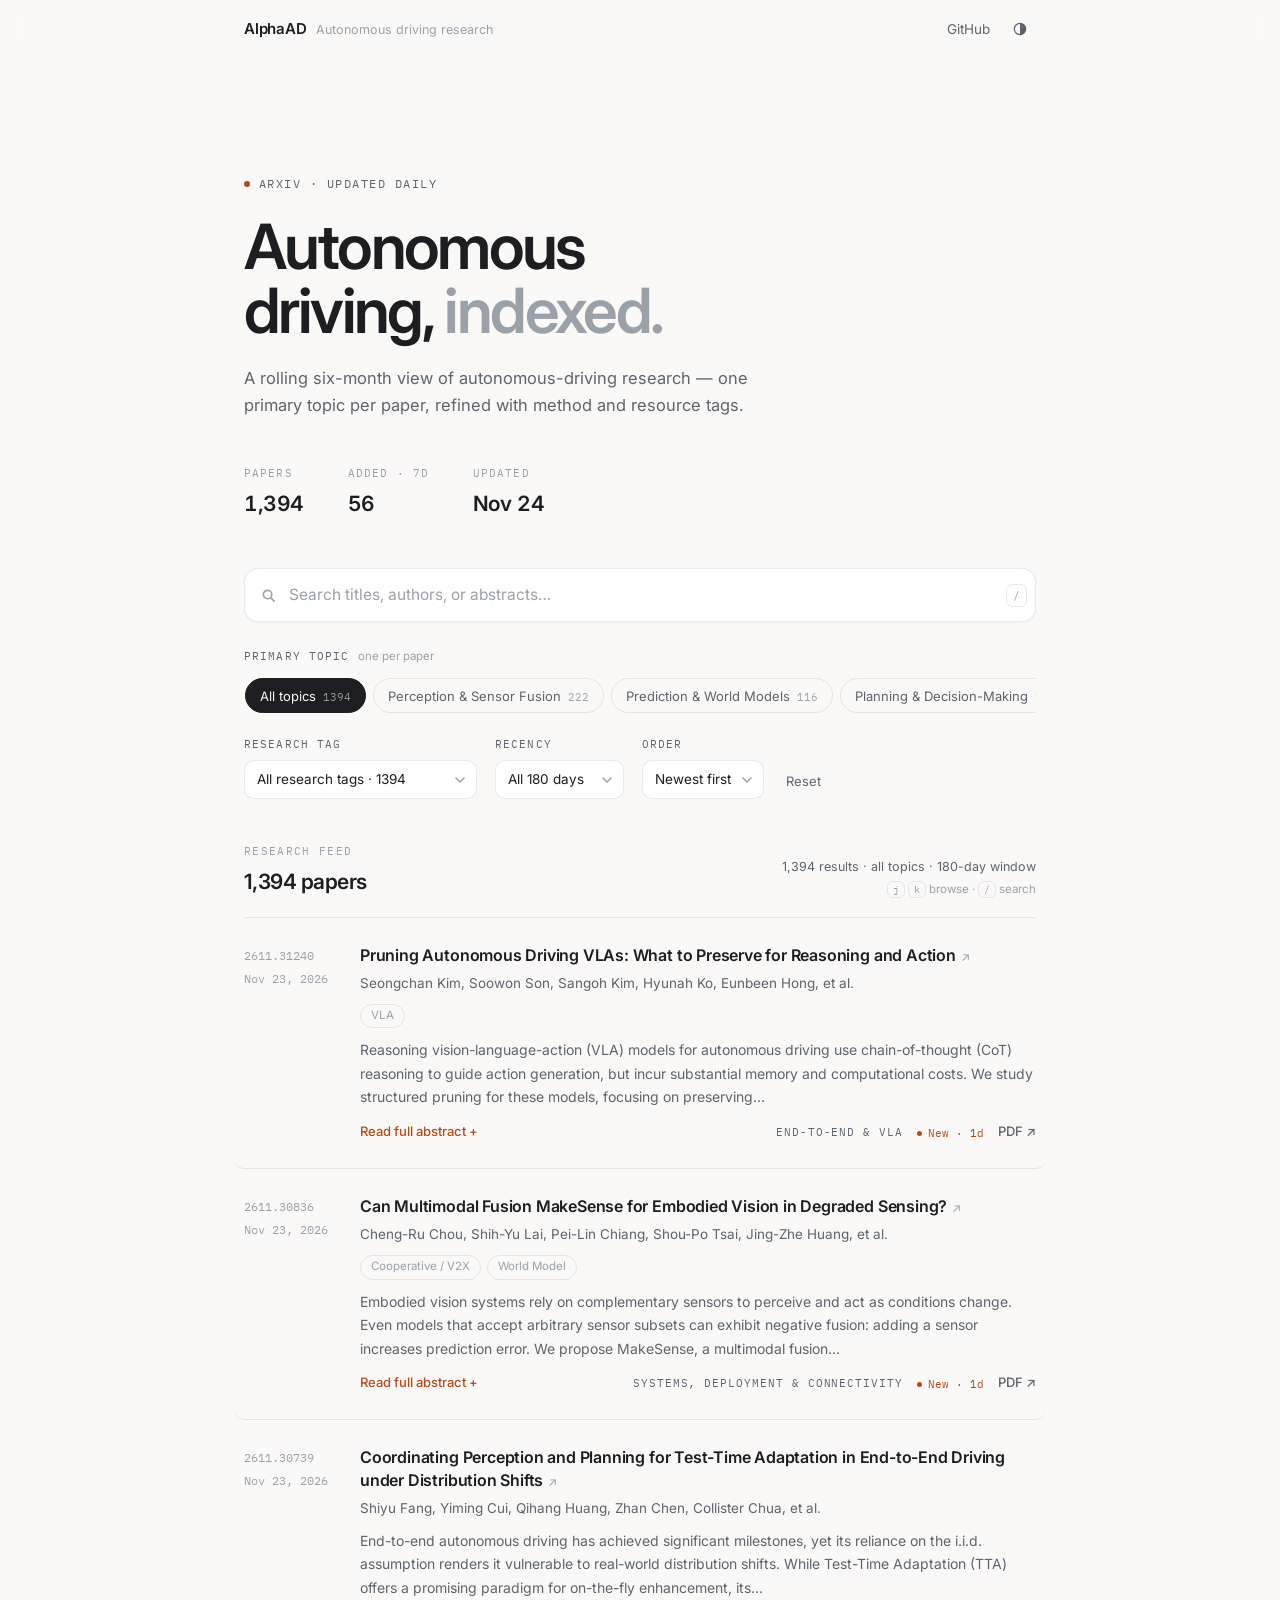
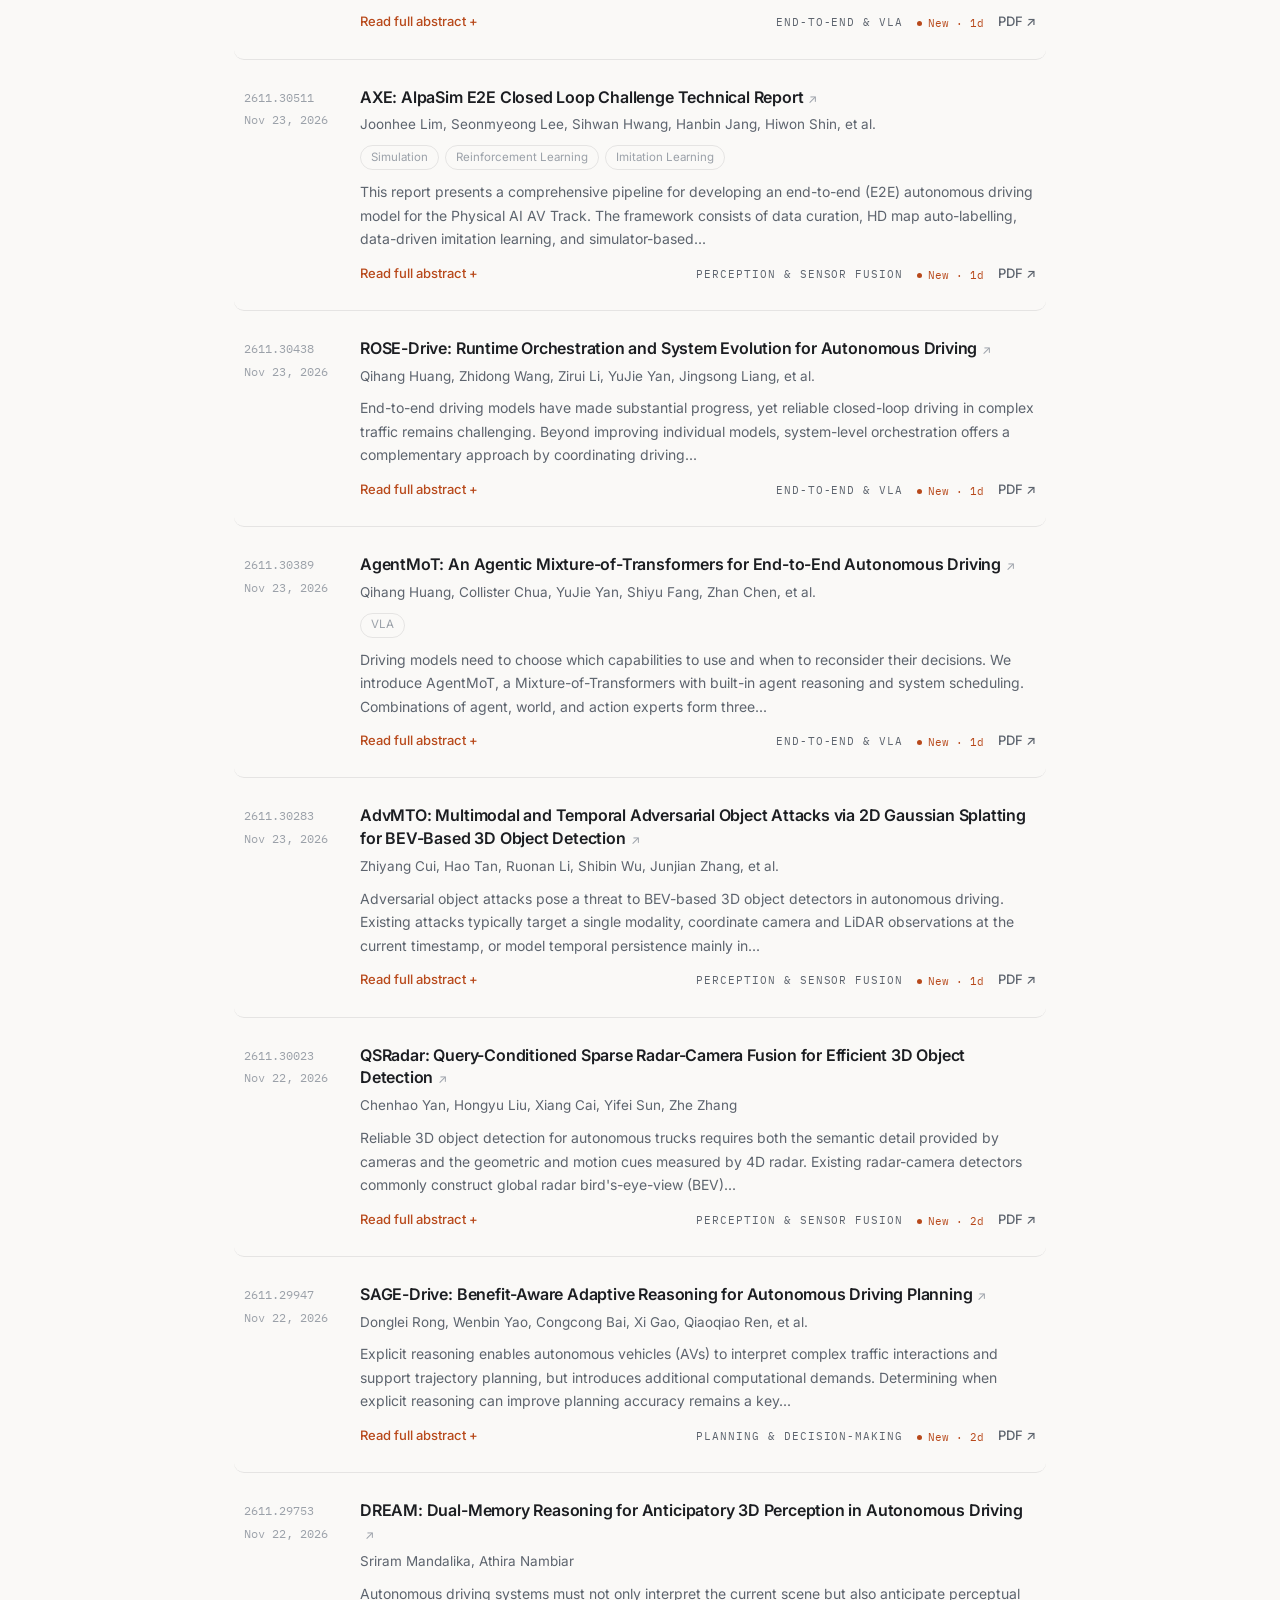
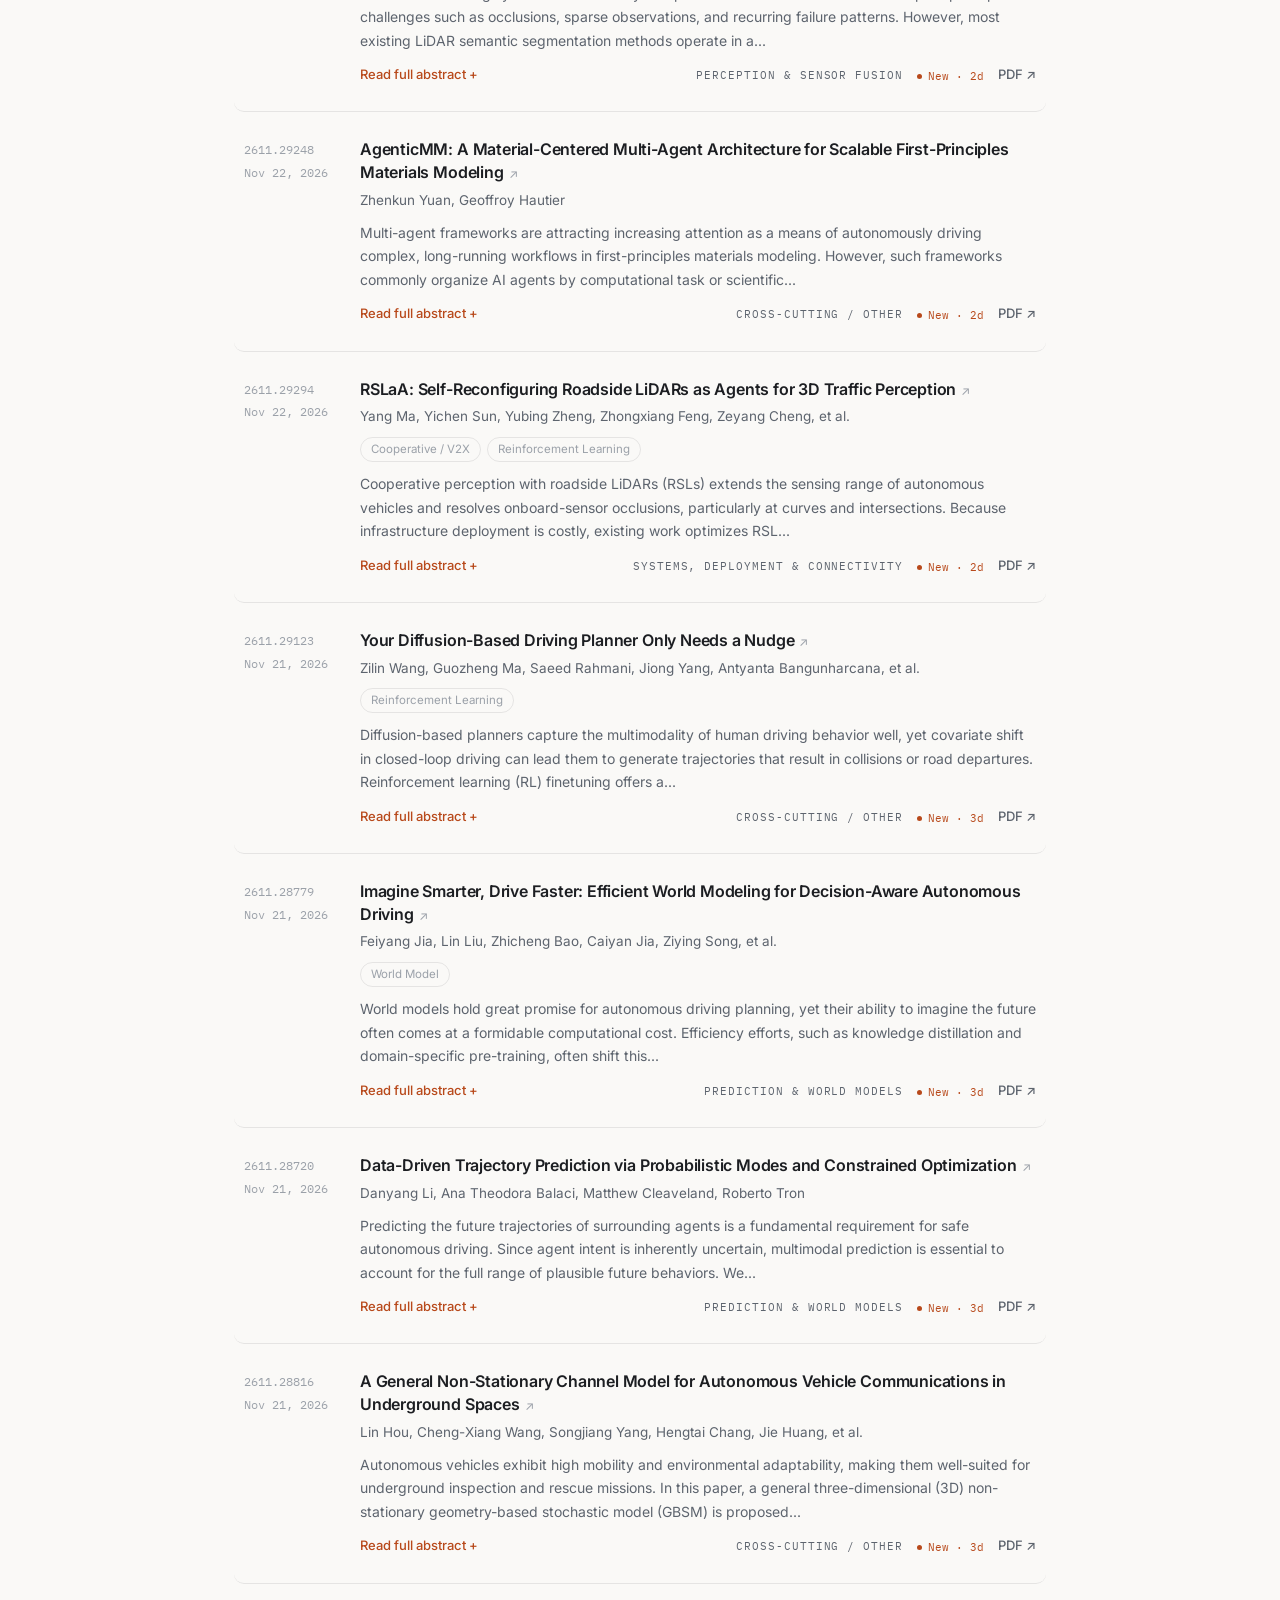
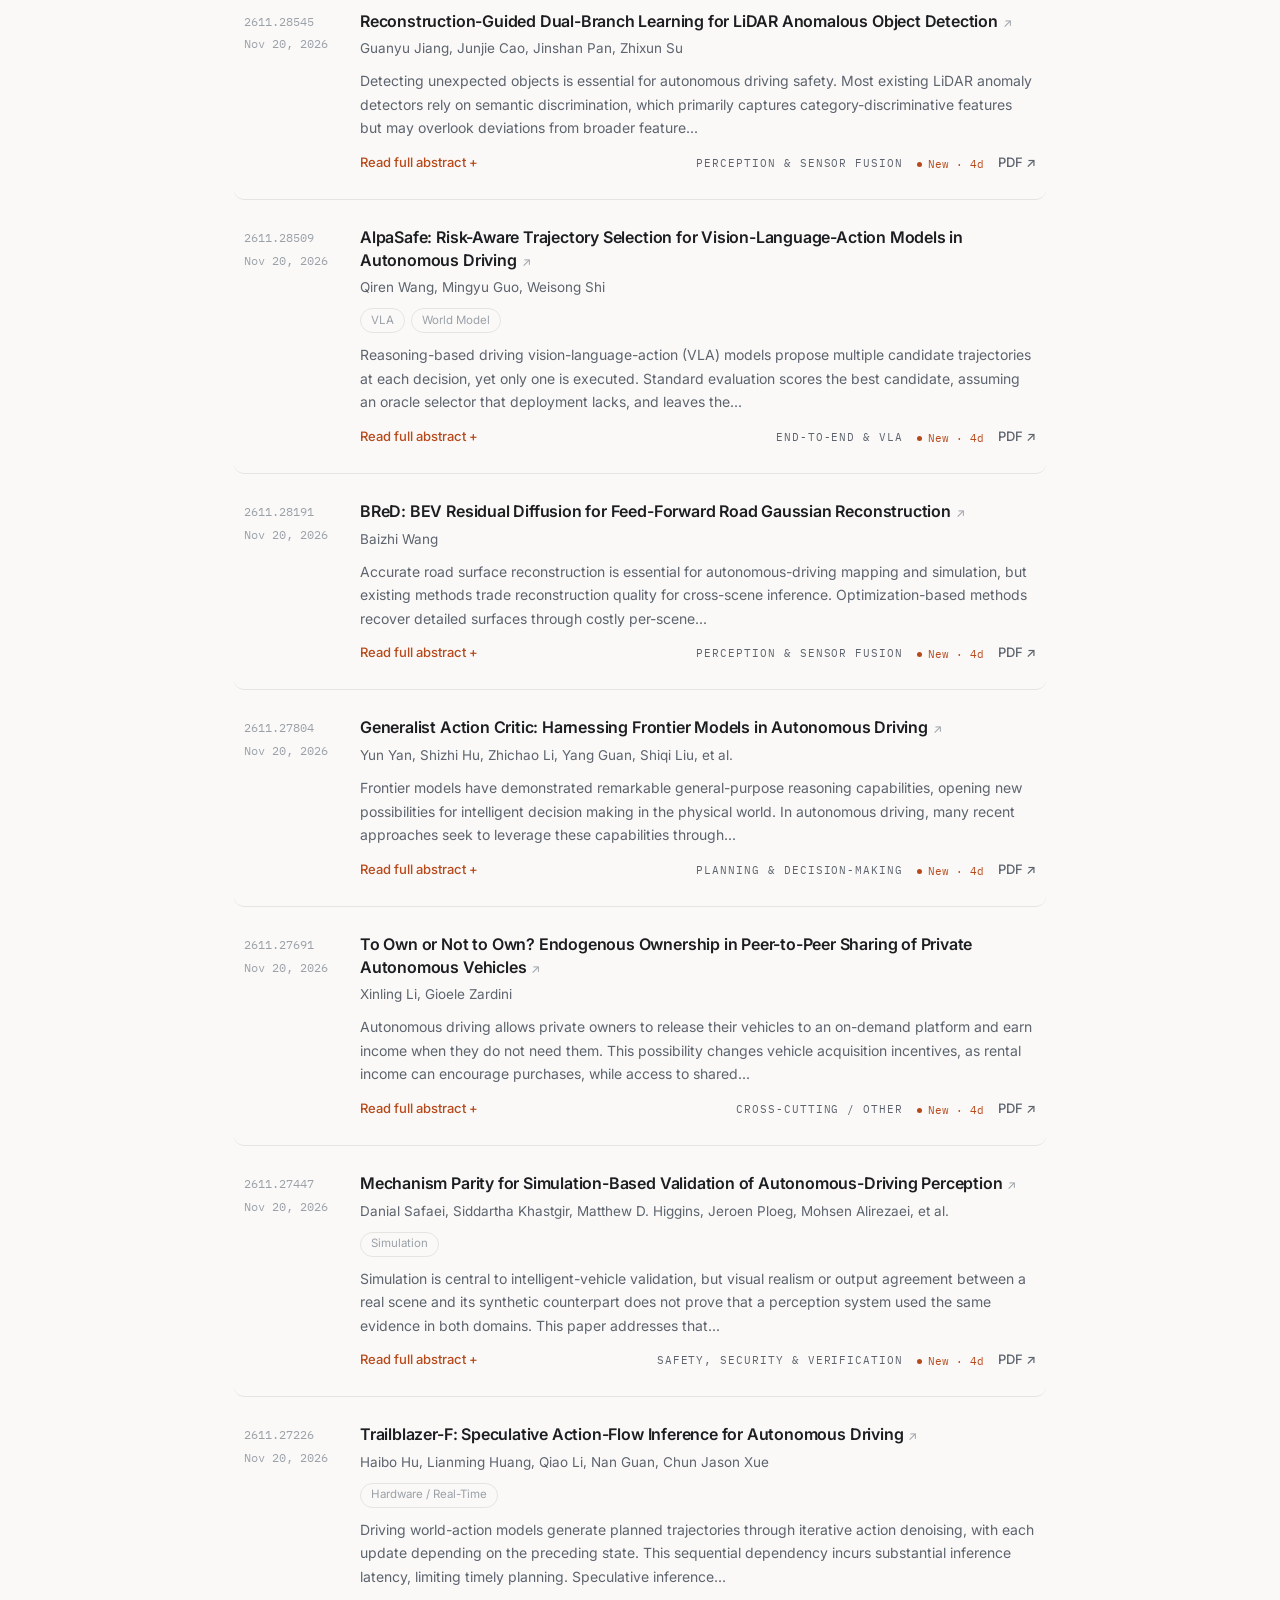
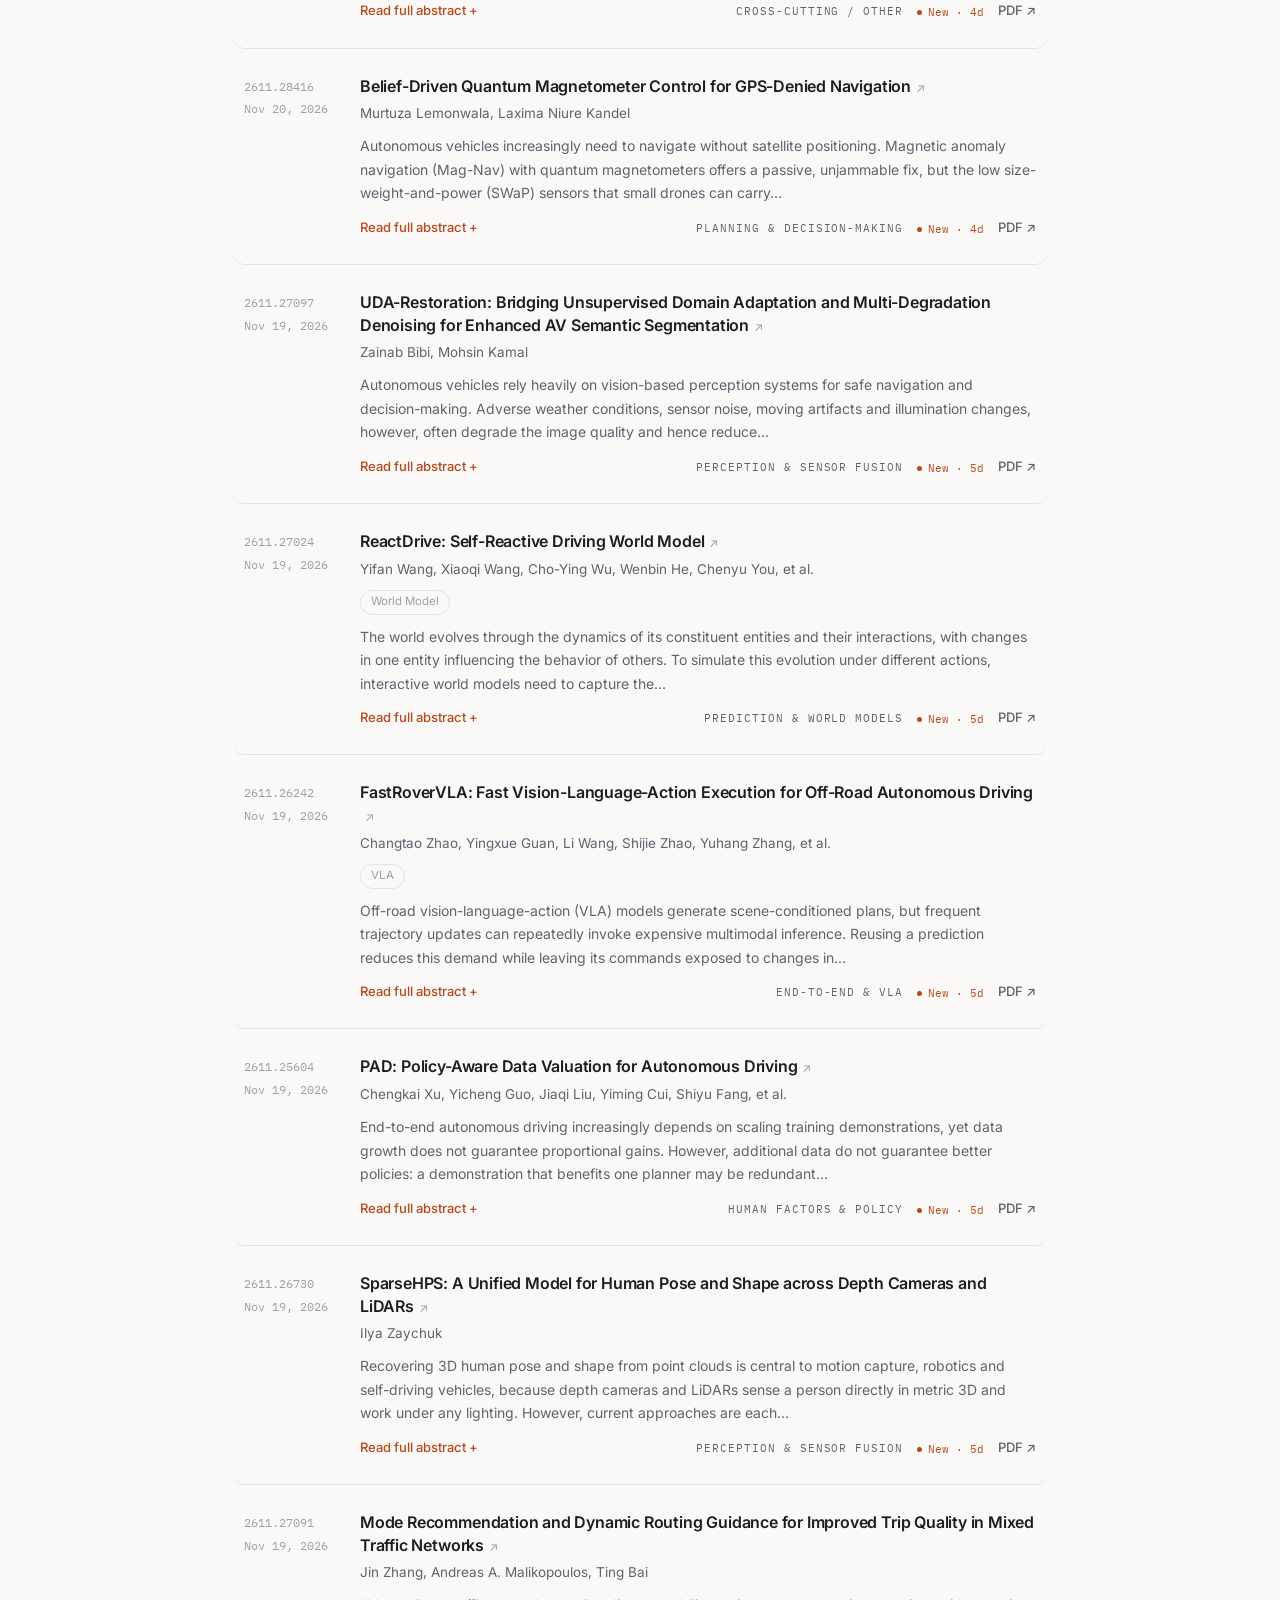
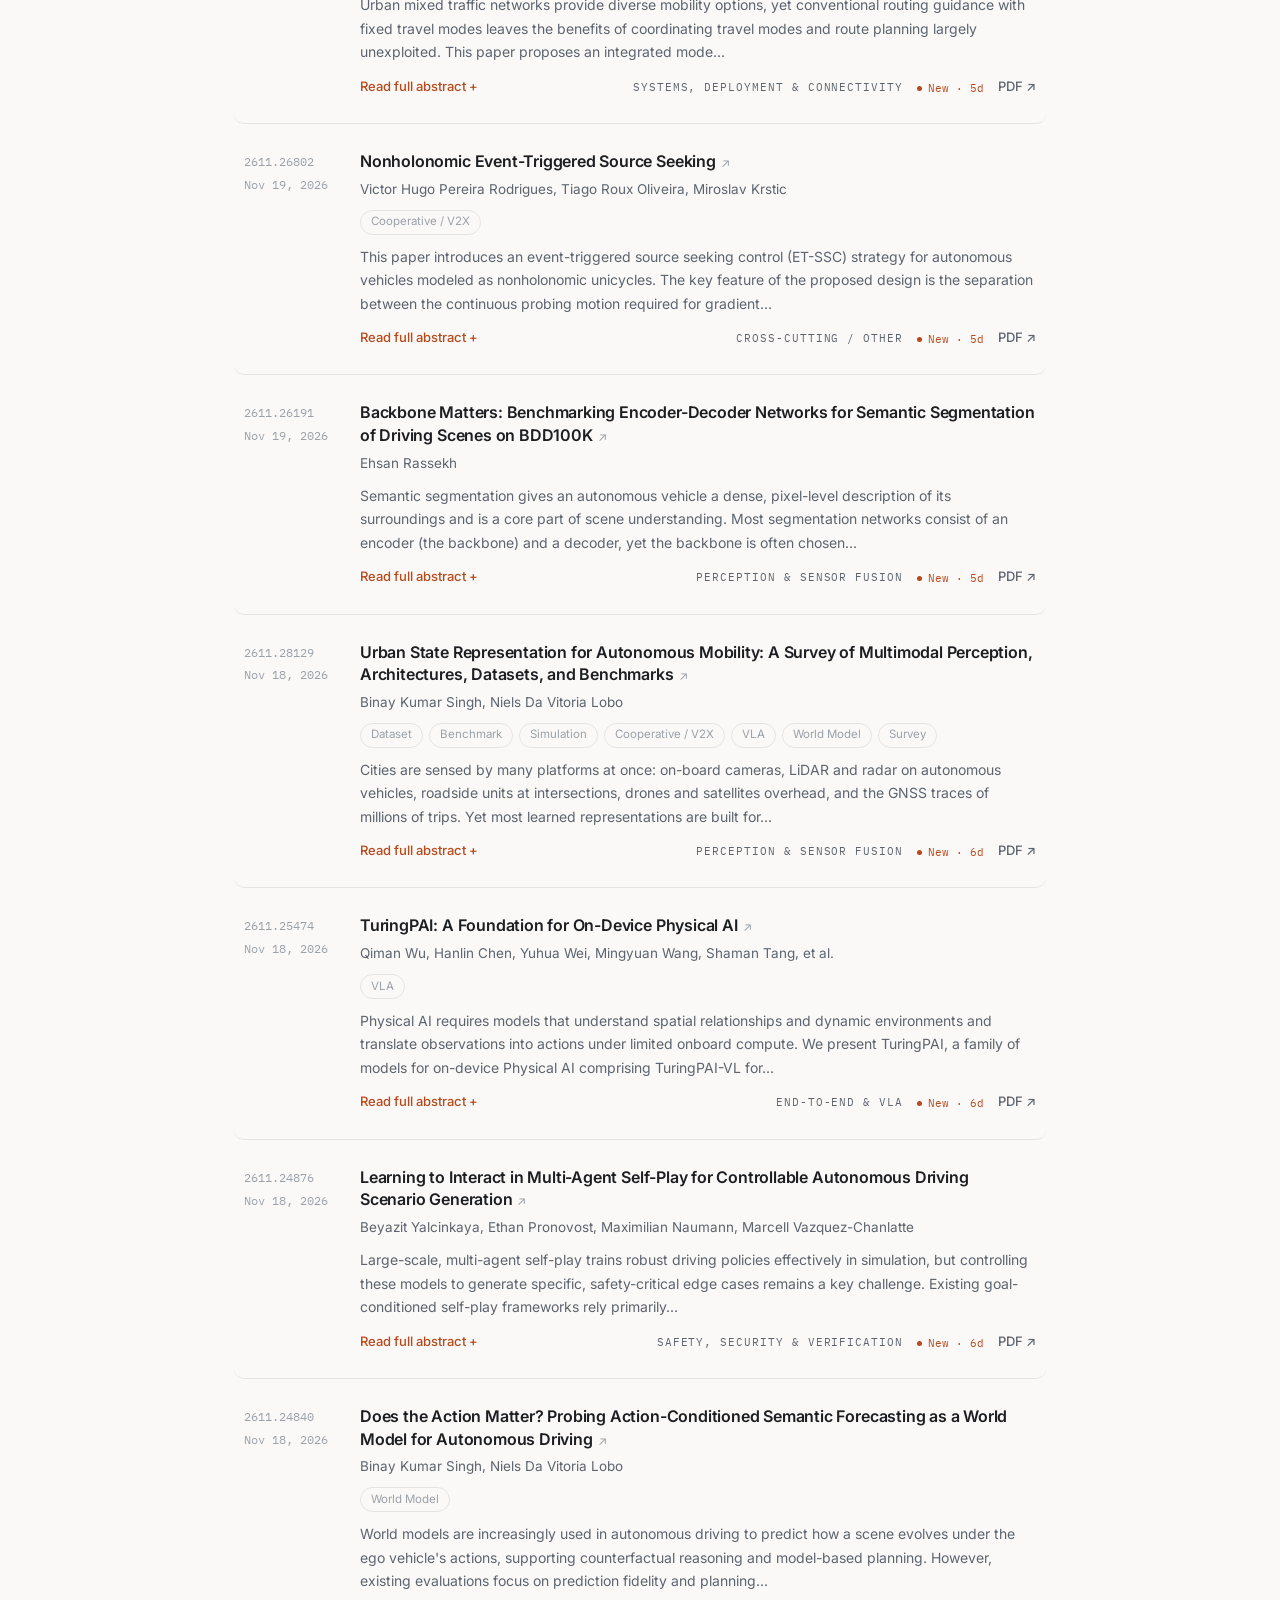
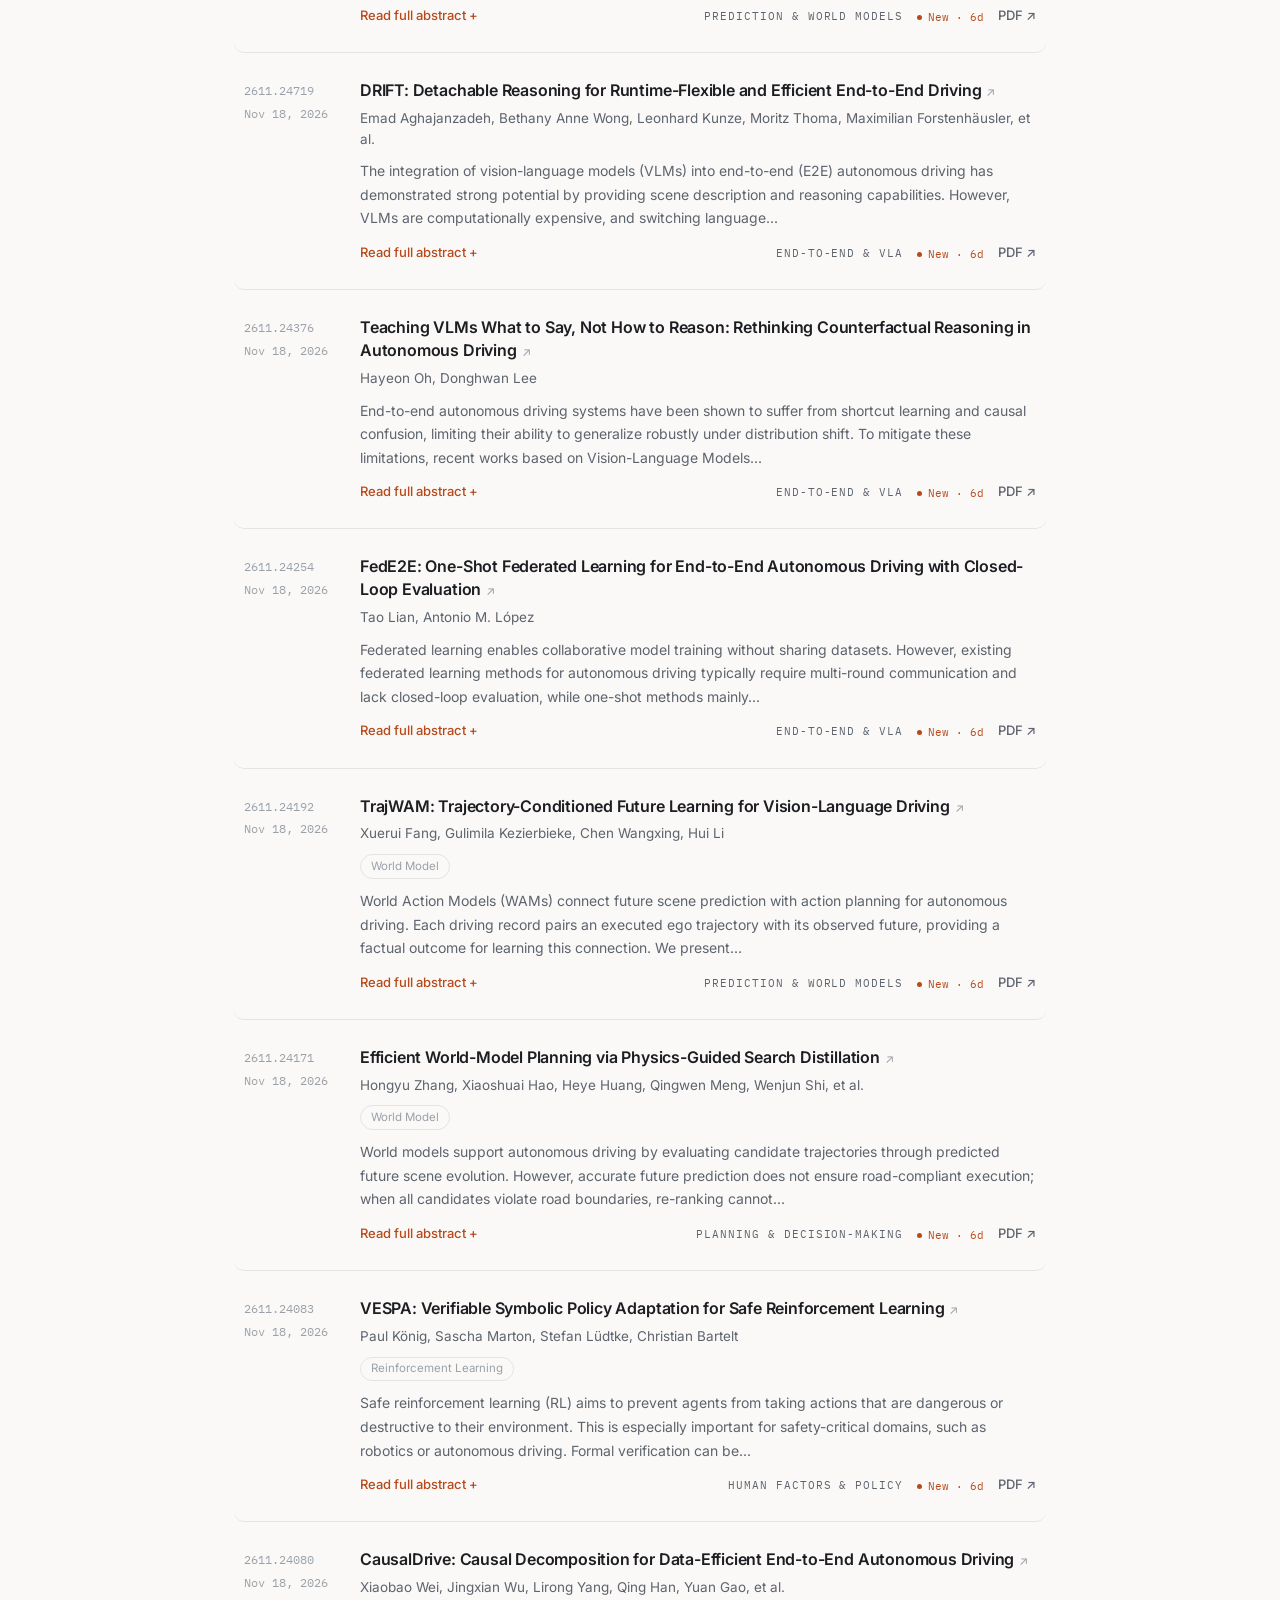
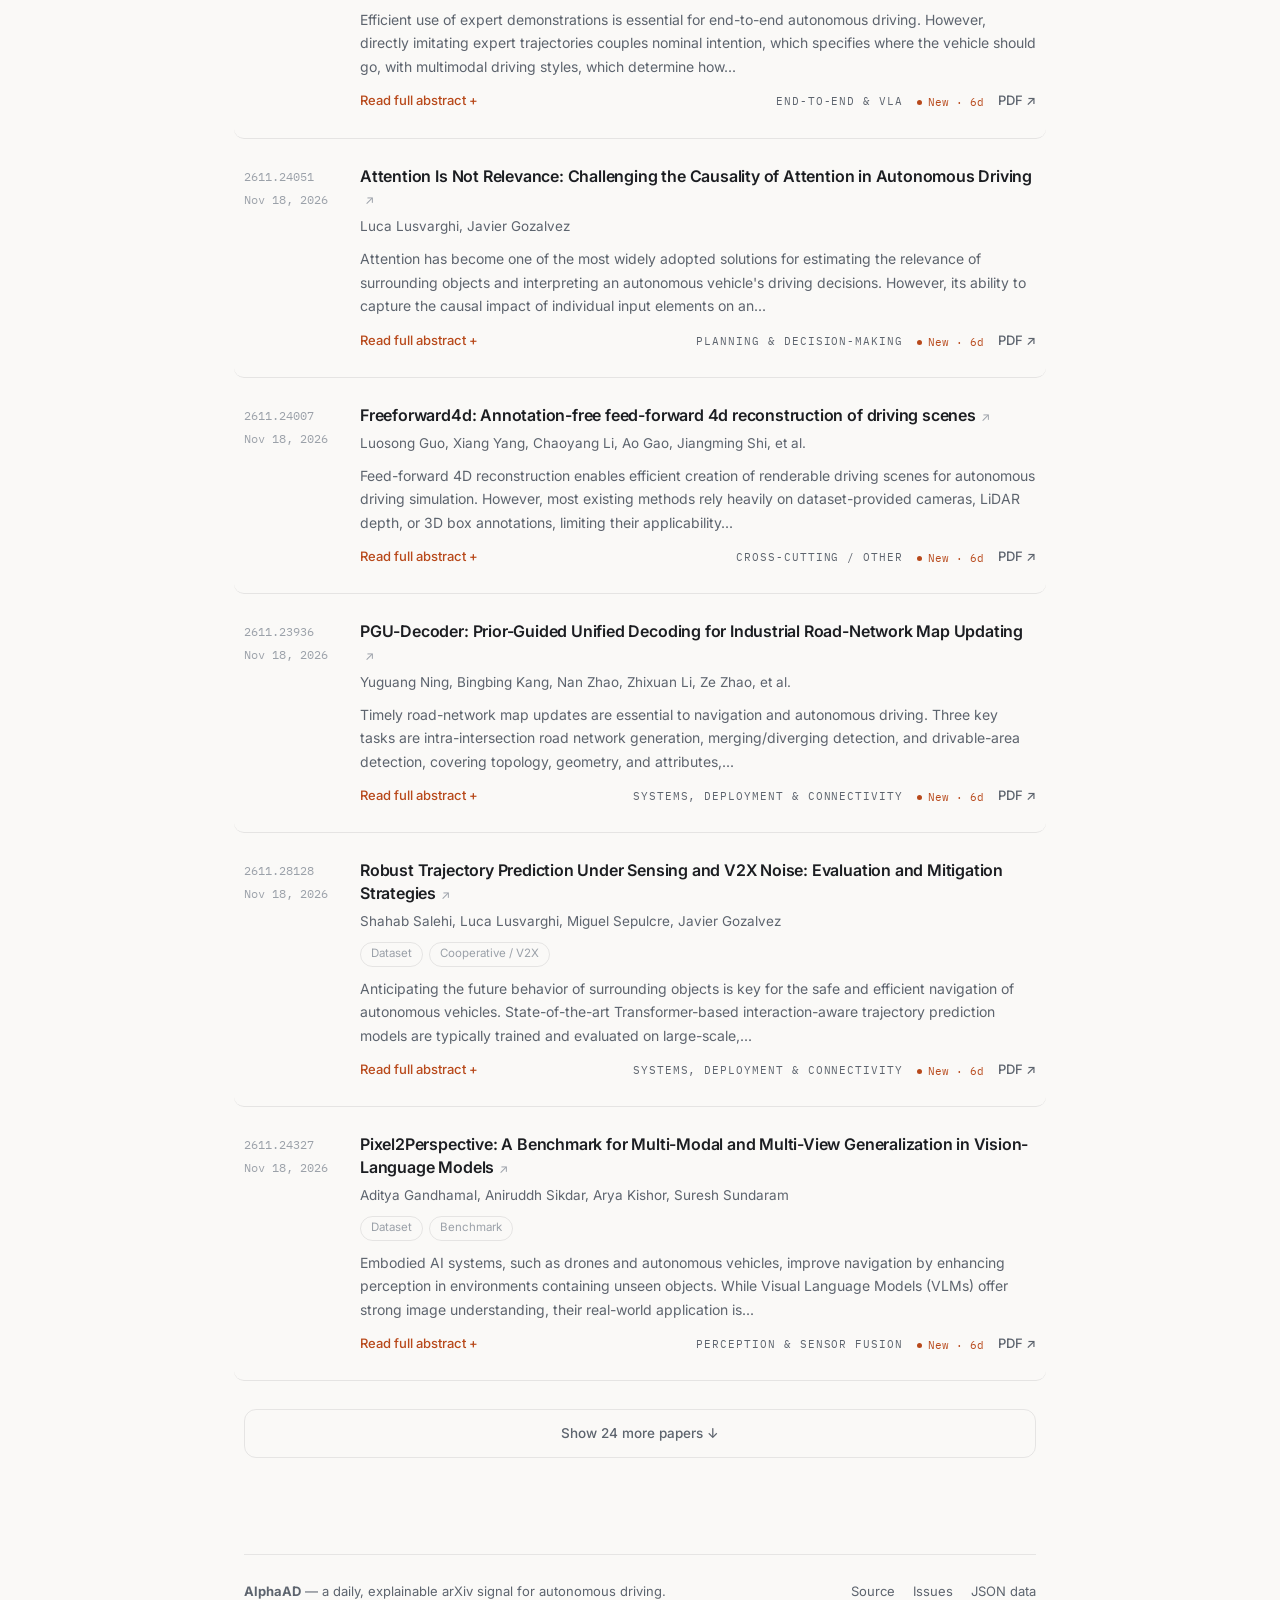
==== commit 13421cb7: "[update] refresh papers 2026-11-24" ====
--- a/site/index.html
+++ b/site/index.html
@@ -67,15 +67,15 @@
           <dl class="signal-board" aria-label="Research index summary">
             <div>
               <dt>Papers</dt>
-              <dd id="total-papers">1,379</dd>
+              <dd id="total-papers">1,394</dd>
             </div>
             <div>
               <dt>Added · 7d</dt>
-              <dd id="new-papers">46</dd>
+              <dd id="new-papers">56</dd>
             </div>
             <div>
               <dt>Updated</dt>
-              <dd id="last-updated">Nov 23</dd>
+              <dd id="last-updated">Nov 24</dd>
             </div>
           </dl>
         </section>
@@ -103,7 +103,7 @@
               <span>Primary topic</span>
               <small>one per paper</small>
             </div>
-            <div class="category-scroller" id="category-filters" aria-label="Filter by primary topic"><button class="category-chip" type="button" data-category="all" aria-pressed="true" disabled>All topics<span class="chip-count" aria-hidden="true">1379</span></button><button class="category-chip" type="button" data-category="Perception &amp; Sensor Fusion" aria-pressed="false" disabled>Perception &amp; Sensor Fusion<span class="chip-count" aria-hidden="true">216</span></button><button class="category-chip" type="button" data-category="Prediction &amp; World Models" aria-pressed="false" disabled>Prediction &amp; World Models<span class="chip-count" aria-hidden="true">115</span></button><button class="category-chip" type="button" data-category="Planning &amp; Decision-Making" aria-pressed="false" disabled>Planning &amp; Decision-Making<span class="chip-count" aria-hidden="true">94</span></button><button class="category-chip" type="button" data-category="Control &amp; Vehicle Dynamics" aria-pressed="false" disabled>Control &amp; Vehicle Dynamics<span class="chip-count" aria-hidden="true">58</span></button><button class="category-chip" type="button" data-category="Mapping &amp; Localization" aria-pressed="false" disabled>Mapping &amp; Localization<span class="chip-count" aria-hidden="true">48</span></button><button class="category-chip" type="button" data-category="End-to-End &amp; VLA" aria-pressed="false" disabled>End-to-End &amp; VLA<span class="chip-count" aria-hidden="true">160</span></button><button class="category-chip" type="button" data-category="Safety, Security &amp; Verification" aria-pressed="false" disabled>Safety, Security &amp; Verification<span class="chip-count" aria-hidden="true">197</span></button><button class="category-chip" type="button" data-category="Systems, Deployment &amp; Connectivity" aria-pressed="false" disabled>Systems, Deployment &amp; Connectivity<span class="chip-count" aria-hidden="true">154</span></button><button class="category-chip" type="button" data-category="Human Factors &amp; Policy" aria-pressed="false" disabled>Human Factors &amp; Policy<span class="chip-count" aria-hidden="true">31</span></button><button class="category-chip" type="button" data-category="Cross-cutting / Other" aria-pressed="false" disabled>Cross-cutting / Other<span class="chip-count" aria-hidden="true">306</span></button></div>
+            <div class="category-scroller" id="category-filters" aria-label="Filter by primary topic"><button class="category-chip" type="button" data-category="all" aria-pressed="true" disabled>All topics<span class="chip-count" aria-hidden="true">1394</span></button><button class="category-chip" type="button" data-category="Perception &amp; Sensor Fusion" aria-pressed="false" disabled>Perception &amp; Sensor Fusion<span class="chip-count" aria-hidden="true">222</span></button><button class="category-chip" type="button" data-category="Prediction &amp; World Models" aria-pressed="false" disabled>Prediction &amp; World Models<span class="chip-count" aria-hidden="true">116</span></button><button class="category-chip" type="button" data-category="Planning &amp; Decision-Making" aria-pressed="false" disabled>Planning &amp; Decision-Making<span class="chip-count" aria-hidden="true">96</span></button><button class="category-chip" type="button" data-category="Control &amp; Vehicle Dynamics" aria-pressed="false" disabled>Control &amp; Vehicle Dynamics<span class="chip-count" aria-hidden="true">58</span></button><button class="category-chip" type="button" data-category="Mapping &amp; Localization" aria-pressed="false" disabled>Mapping &amp; Localization<span class="chip-count" aria-hidden="true">48</span></button><button class="category-chip" type="button" data-category="End-to-End &amp; VLA" aria-pressed="false" disabled>End-to-End &amp; VLA<span class="chip-count" aria-hidden="true">165</span></button><button class="category-chip" type="button" data-category="Safety, Security &amp; Verification" aria-pressed="false" disabled>Safety, Security &amp; Verification<span class="chip-count" aria-hidden="true">196</span></button><button class="category-chip" type="button" data-category="Systems, Deployment &amp; Connectivity" aria-pressed="false" disabled>Systems, Deployment &amp; Connectivity<span class="chip-count" aria-hidden="true">153</span></button><button class="category-chip" type="button" data-category="Human Factors &amp; Policy" aria-pressed="false" disabled>Human Factors &amp; Policy<span class="chip-count" aria-hidden="true">32</span></button><button class="category-chip" type="button" data-category="Cross-cutting / Other" aria-pressed="false" disabled>Cross-cutting / Other<span class="chip-count" aria-hidden="true">308</span></button></div>
           </div>
 
           <div class="select-filters">
@@ -111,7 +111,7 @@
               <span>Research tag</span>
               <select id="tag-filter" disabled>
                 <option value="all">All research tags</option>
-                <option value="Dataset">Dataset · 98</option><option value="Benchmark">Benchmark · 96</option><option value="Simulation">Simulation · 193</option><option value="Synthetic Data">Synthetic Data · 30</option><option value="Cooperative / V2X">Cooperative / V2X · 109</option><option value="VLA">VLA · 86</option><option value="World Model">World Model · 122</option><option value="Reinforcement Learning">Reinforcement Learning · 137</option><option value="Imitation Learning">Imitation Learning · 27</option><option value="Hardware / Real-Time">Hardware / Real-Time · 98</option><option value="Survey">Survey · 28</option><option value="Explainability">Explainability · 104</option><option value="Human Interaction">Human Interaction · 17</option>
+                <option value="Dataset">Dataset · 100</option><option value="Benchmark">Benchmark · 96</option><option value="Simulation">Simulation · 193</option><option value="Synthetic Data">Synthetic Data · 29</option><option value="Cooperative / V2X">Cooperative / V2X · 110</option><option value="VLA">VLA · 90</option><option value="World Model">World Model · 125</option><option value="Reinforcement Learning">Reinforcement Learning · 138</option><option value="Imitation Learning">Imitation Learning · 28</option><option value="Hardware / Real-Time">Hardware / Real-Time · 98</option><option value="Survey">Survey · 28</option><option value="Explainability">Explainability · 105</option><option value="Human Interaction">Human Interaction · 18</option>
               </select>
             </label>
             <label>
@@ -139,10 +139,10 @@
           <header class="results-header">
             <div>
               <p class="section-index">Research feed</p>
-              <h2 id="results-title"><span id="result-count">1,379</span> papers</h2>
+              <h2 id="results-title"><span id="result-count">1,394</span> papers</h2>
             </div>
             <div class="result-meta">
-              <p id="result-context" class="result-context" aria-live="polite">1,379 results · all topics · 180-day window</p>
+              <p id="result-context" class="result-context" aria-live="polite">1,394 results · all topics · 180-day window</p>
               <p class="keyboard-hint" aria-hidden="true"><kbd>j</kbd> <kbd>k</kbd> browse · <kbd>/</kbd> search</p>
             </div>
           </header>
@@ -152,30 +152,30 @@
             <button id="retry-feed" class="text-button" type="button" hidden>Retry</button>
           </div>
 
-          <div class="paper-list" id="paper-list" aria-busy="false"><article class="paper-card is-initial" data-paper-id="2611.27804" data-recency="new"><div class="paper-index">2611.27804<time class="paper-date" datetime="2026-11-20">Nov 20, 2026</time></div><div class="paper-main"><h3><a href="https://arxiv.org/abs/2611.27804" target="_blank" rel="noopener noreferrer" aria-label="Generalist Action Critic: Harnessing Frontier Models in Autonomous Driving on arXiv (opens in a new tab)">Generalist Action Critic: Harnessing Frontier Models in Autonomous Driving<span class="title-link-cue" aria-hidden="true">↗</span></a></h3><p class="paper-authors">Yun Yan, Shizhi Hu, Zhichao Li, Yang Guan, Shiqi Liu, et al.</p><p class="paper-abstract" id="abstract-2611-27804">Frontier models have demonstrated remarkable general-purpose reasoning capabilities, opening new possibilities for intelligent decision making in the physical world. In autonomous driving, many recent approaches seek to leverage these capabilities through...</p><div class="paper-foot"><button class="abstract-toggle" type="button" aria-controls="abstract-2611-27804" aria-expanded="false">Read full abstract +</button><div class="paper-meta"><span class="topic-label" title="Automated classification · low confidence · abstract: planning; abstract: decision-making">Planning &amp; Decision-Making</span><span class="recency-label" data-recency="new">New · 3d</span><div class="paper-links"><a href="https://arxiv.org/pdf/2611.27804.pdf" target="_blank" rel="noopener noreferrer" aria-label="Open PDF for Generalist Action Critic: Harnessing Frontier Models in Autonomous Driving (opens in a new tab)">PDF  ↗</a></div></div></div></div></article>
-<article class="paper-card is-initial" data-paper-id="2611.27691" data-recency="new"><div class="paper-index">2611.27691<time class="paper-date" datetime="2026-11-20">Nov 20, 2026</time></div><div class="paper-main"><h3><a href="https://arxiv.org/abs/2611.27691" target="_blank" rel="noopener noreferrer" aria-label="To Own or Not to Own? Endogenous Ownership in Peer-to-Peer Sharing of Private Autonomous Vehicles on arXiv (opens in a new tab)">To Own or Not to Own? Endogenous Ownership in Peer-to-Peer Sharing of Private Autonomous Vehicles<span class="title-link-cue" aria-hidden="true">↗</span></a></h3><p class="paper-authors">Xinling Li, Gioele Zardini</p><p class="paper-abstract" id="abstract-2611-27691">Autonomous driving allows private owners to release their vehicles to an on-demand platform and earn income when they do not need them. This possibility changes vehicle acquisition incentives, as rental income can encourage purchases, while access to shared...</p><div class="paper-foot"><button class="abstract-toggle" type="button" aria-controls="abstract-2611-27691" aria-expanded="false">Read full abstract +</button><div class="paper-meta"><span class="topic-label" title="Automated classification · low confidence · Human Factors &amp; Policy: abstract: law or policy">Cross-cutting / Other</span><span class="recency-label" data-recency="new">New · 3d</span><div class="paper-links"><a href="https://arxiv.org/pdf/2611.27691.pdf" target="_blank" rel="noopener noreferrer" aria-label="Open PDF for To Own or Not to Own? Endogenous Ownership in Peer-to-Peer Sharing of Private Autonomous Vehicles (opens in a new tab)">PDF  ↗</a></div></div></div></div></article>
-<article class="paper-card is-initial" data-paper-id="2611.27447" data-recency="new"><div class="paper-index">2611.27447<time class="paper-date" datetime="2026-11-20">Nov 20, 2026</time></div><div class="paper-main"><h3><a href="https://arxiv.org/abs/2611.27447" target="_blank" rel="noopener noreferrer" aria-label="Mechanism Parity for Simulation-Based Validation of Autonomous-Driving Perception on arXiv (opens in a new tab)">Mechanism Parity for Simulation-Based Validation of Autonomous-Driving Perception<span class="title-link-cue" aria-hidden="true">↗</span></a></h3><p class="paper-authors">Danial Safaei, Siddartha Khastgir, Matthew D. Higgins, Jeroen Ploeg, Mohsen Alirezaei, et al.</p><div class="paper-tags" aria-label="Research tags"><button class="paper-tag" type="button" aria-pressed="false" disabled>Simulation</button></div><p class="paper-abstract" id="abstract-2611-27447">Simulation is central to intelligent-vehicle validation, but visual realism or output agreement between a real scene and its synthetic counterpart does not prove that a perception system used the same evidence in both domains. This paper addresses that...</p><div class="paper-foot"><button class="abstract-toggle" type="button" aria-controls="abstract-2611-27447" aria-expanded="false">Read full abstract +</button><div class="paper-meta"><span class="topic-label" title="Automated classification · medium confidence · abstract: safety; title: validation or testing; abstract: validation or testing">Safety, Security &amp; Verification</span><span class="recency-label" data-recency="new">New · 3d</span><div class="paper-links"><a href="https://arxiv.org/pdf/2611.27447.pdf" target="_blank" rel="noopener noreferrer" aria-label="Open PDF for Mechanism Parity for Simulation-Based Validation of Autonomous-Driving Perception (opens in a new tab)">PDF  ↗</a></div></div></div></div></article>
-<article class="paper-card is-initial" data-paper-id="2611.27226" data-recency="new"><div class="paper-index">2611.27226<time class="paper-date" datetime="2026-11-20">Nov 20, 2026</time></div><div class="paper-main"><h3><a href="https://arxiv.org/abs/2611.27226" target="_blank" rel="noopener noreferrer" aria-label="Trailblazer-F: Speculative Action-Flow Inference for Autonomous Driving on arXiv (opens in a new tab)">Trailblazer-F: Speculative Action-Flow Inference for Autonomous Driving<span class="title-link-cue" aria-hidden="true">↗</span></a></h3><p class="paper-authors">Haibo Hu, Lianming Huang, Qiao Li, Nan Guan, Chun Jason Xue</p><div class="paper-tags" aria-label="Research tags"><button class="paper-tag" type="button" aria-pressed="false" disabled>Hardware / Real-Time</button></div><p class="paper-abstract" id="abstract-2611-27226">Driving world-action models generate planned trajectories through iterative action denoising, with each update depending on the preceding state. This sequential dependency incurs substantial inference latency, limiting timely planning. Speculative inference...</p><div class="paper-foot"><button class="abstract-toggle" type="button" aria-controls="abstract-2611-27226" aria-expanded="false">Read full abstract +</button><div class="paper-meta"><span class="topic-label" title="Automated classification · low confidence · Safety, Security &amp; Verification: abstract: verification; Planning &amp; Decision-Making: abstract: planning">Cross-cutting / Other</span><span class="recency-label" data-recency="new">New · 3d</span><div class="paper-links"><a href="https://arxiv.org/pdf/2611.27226.pdf" target="_blank" rel="noopener noreferrer" aria-label="Open PDF for Trailblazer-F: Speculative Action-Flow Inference for Autonomous Driving (opens in a new tab)">PDF  ↗</a></div></div></div></div></article>
-<article class="paper-card is-initial" data-paper-id="2611.27097" data-recency="new"><div class="paper-index">2611.27097<time class="paper-date" datetime="2026-11-19">Nov 19, 2026</time></div><div class="paper-main"><h3><a href="https://arxiv.org/abs/2611.27097" target="_blank" rel="noopener noreferrer" aria-label="UDA-Restoration: Bridging Unsupervised Domain Adaptation and Multi-Degradation Denoising for Enhanced AV Semantic Segmentation on arXiv (opens in a new tab)">UDA-Restoration: Bridging Unsupervised Domain Adaptation and Multi-Degradation Denoising for Enhanced AV Semantic Segmentation<span class="title-link-cue" aria-hidden="true">↗</span></a></h3><p class="paper-authors">Zainab Bibi, Mohsin Kamal</p><p class="paper-abstract" id="abstract-2611-27097">Autonomous vehicles rely heavily on vision-based perception systems for safe navigation and decision-making. Adverse weather conditions, sensor noise, moving artifacts and illumination changes, however, often degrade the image quality and hence reduce...</p><div class="paper-foot"><button class="abstract-toggle" type="button" aria-controls="abstract-2611-27097" aria-expanded="false">Read full abstract +</button><div class="paper-meta"><span class="topic-label" title="Automated classification · high confidence · abstract: perception; title: scene segmentation; abstract: scene segmentation">Perception &amp; Sensor Fusion</span><span class="recency-label" data-recency="new">New · 4d</span><div class="paper-links"><a href="https://arxiv.org/pdf/2611.27097.pdf" target="_blank" rel="noopener noreferrer" aria-label="Open PDF for UDA-Restoration: Bridging Unsupervised Domain Adaptation and Multi-Degradation Denoising for Enhanced AV Semantic Segmentation (opens in a new tab)">PDF  ↗</a></div></div></div></div></article>
-<article class="paper-card is-initial" data-paper-id="2611.27024" data-recency="new"><div class="paper-index">2611.27024<time class="paper-date" datetime="2026-11-19">Nov 19, 2026</time></div><div class="paper-main"><h3><a href="https://arxiv.org/abs/2611.27024" target="_blank" rel="noopener noreferrer" aria-label="ReactDrive: Self-Reactive Driving World Model on arXiv (opens in a new tab)">ReactDrive: Self-Reactive Driving World Model<span class="title-link-cue" aria-hidden="true">↗</span></a></h3><p class="paper-authors">Yifan Wang, Xiaoqi Wang, Cho-Ying Wu, Wenbin He, Chenyu You, et al.</p><div class="paper-tags" aria-label="Research tags"><button class="paper-tag" type="button" aria-pressed="false" disabled>World Model</button></div><p class="paper-abstract" id="abstract-2611-27024">The world evolves through the dynamics of its constituent entities and their interactions, with changes in one entity influencing the behavior of others. To simulate this evolution under different actions, interactive world models need to capture the...</p><div class="paper-foot"><button class="abstract-toggle" type="button" aria-controls="abstract-2611-27024" aria-expanded="false">Read full abstract +</button><div class="paper-meta"><span class="topic-label" title="Automated classification · medium confidence · title: world model; abstract: world model">Prediction &amp; World Models</span><span class="recency-label" data-recency="new">New · 4d</span><div class="paper-links"><a href="https://arxiv.org/pdf/2611.27024.pdf" target="_blank" rel="noopener noreferrer" aria-label="Open PDF for ReactDrive: Self-Reactive Driving World Model (opens in a new tab)">PDF  ↗</a></div></div></div></div></article>
-<article class="paper-card is-initial" data-paper-id="2611.26242" data-recency="new"><div class="paper-index">2611.26242<time class="paper-date" datetime="2026-11-19">Nov 19, 2026</time></div><div class="paper-main"><h3><a href="https://arxiv.org/abs/2611.26242" target="_blank" rel="noopener noreferrer" aria-label="FastRoverVLA: Fast Vision-Language-Action Execution for Off-Road Autonomous Driving on arXiv (opens in a new tab)">FastRoverVLA: Fast Vision-Language-Action Execution for Off-Road Autonomous Driving<span class="title-link-cue" aria-hidden="true">↗</span></a></h3><p class="paper-authors">Changtao Zhao, Yingxue Guan, Li Wang, Shijie Zhao, Yuhang Zhang, et al.</p><div class="paper-tags" aria-label="Research tags"><button class="paper-tag" type="button" aria-pressed="false" disabled>VLA</button></div><p class="paper-abstract" id="abstract-2611-26242">Off-road vision-language-action (VLA) models generate scene-conditioned plans, but frequent trajectory updates can repeatedly invoke expensive multimodal inference. Reusing a prediction reduces this demand while leaving its commands exposed to changes in...</p><div class="paper-foot"><button class="abstract-toggle" type="button" aria-controls="abstract-2611-26242" aria-expanded="false">Read full abstract +</button><div class="paper-meta"><span class="topic-label" title="Automated classification · high confidence · title: vision-language-action; abstract: vision-language-action; abstract: driving policy">End-to-End &amp; VLA</span><span class="recency-label" data-recency="new">New · 4d</span><div class="paper-links"><a href="https://arxiv.org/pdf/2611.26242.pdf" target="_blank" rel="noopener noreferrer" aria-label="Open PDF for FastRoverVLA: Fast Vision-Language-Action Execution for Off-Road Autonomous Driving (opens in a new tab)">PDF  ↗</a></div></div></div></div></article>
-<article class="paper-card is-initial" data-paper-id="2611.25604" data-recency="new"><div class="paper-index">2611.25604<time class="paper-date" datetime="2026-11-19">Nov 19, 2026</time></div><div class="paper-main"><h3><a href="https://arxiv.org/abs/2611.25604" target="_blank" rel="noopener noreferrer" aria-label="PAD: Policy-Aware Data Valuation for Autonomous Driving on arXiv (opens in a new tab)">PAD: Policy-Aware Data Valuation for Autonomous Driving<span class="title-link-cue" aria-hidden="true">↗</span></a></h3><p class="paper-authors">Chengkai Xu, Yicheng Guo, Jiaqi Liu, Yiming Cui, Shiyu Fang, et al.</p><p class="paper-abstract" id="abstract-2611-25604">End-to-end autonomous driving increasingly depends on scaling training demonstrations, yet data growth does not guarantee proportional gains. However, additional data do not guarantee better policies: a demonstration that benefits one planner may be redundant...</p><div class="paper-foot"><button class="abstract-toggle" type="button" aria-controls="abstract-2611-25604" aria-expanded="false">Read full abstract +</button><div class="paper-meta"><span class="topic-label" title="Automated classification · medium confidence · title: law or policy; abstract: law or policy">Human Factors &amp; Policy</span><span class="recency-label" data-recency="new">New · 4d</span><div class="paper-links"><a href="https://arxiv.org/pdf/2611.25604.pdf" target="_blank" rel="noopener noreferrer" aria-label="Open PDF for PAD: Policy-Aware Data Valuation for Autonomous Driving (opens in a new tab)">PDF  ↗</a></div></div></div></div></article>
-<article class="paper-card is-initial" data-paper-id="2611.26730" data-recency="new"><div class="paper-index">2611.26730<time class="paper-date" datetime="2026-11-19">Nov 19, 2026</time></div><div class="paper-main"><h3><a href="https://arxiv.org/abs/2611.26730" target="_blank" rel="noopener noreferrer" aria-label="SparseHPS: A Unified Model for Human Pose and Shape across Depth Cameras and LiDARs on arXiv (opens in a new tab)">SparseHPS: A Unified Model for Human Pose and Shape across Depth Cameras and LiDARs<span class="title-link-cue" aria-hidden="true">↗</span></a></h3><p class="paper-authors">Ilya Zaychuk</p><p class="paper-abstract" id="abstract-2611-26730">Recovering 3D human pose and shape from point clouds is central to motion capture, robotics and self-driving vehicles, because depth cameras and LiDARs sense a person directly in metric 3D and work under any lighting. However, current approaches are each...</p><div class="paper-foot"><button class="abstract-toggle" type="button" aria-controls="abstract-2611-26730" aria-expanded="false">Read full abstract +</button><div class="paper-meta"><span class="topic-label" title="Automated classification · medium confidence · abstract: point cloud; abstract: LiDAR; title: camera">Perception &amp; Sensor Fusion</span><span class="recency-label" data-recency="new">New · 4d</span><div class="paper-links"><a href="https://arxiv.org/pdf/2611.26730.pdf" target="_blank" rel="noopener noreferrer" aria-label="Open PDF for SparseHPS: A Unified Model for Human Pose and Shape across Depth Cameras and LiDARs (opens in a new tab)">PDF  ↗</a></div></div></div></div></article>
-<article class="paper-card is-initial" data-paper-id="2611.27091" data-recency="new"><div class="paper-index">2611.27091<time class="paper-date" datetime="2026-11-19">Nov 19, 2026</time></div><div class="paper-main"><h3><a href="https://arxiv.org/abs/2611.27091" target="_blank" rel="noopener noreferrer" aria-label="Mode Recommendation and Dynamic Routing Guidance for Improved Trip Quality in Mixed Traffic Networks on arXiv (opens in a new tab)">Mode Recommendation and Dynamic Routing Guidance for Improved Trip Quality in Mixed Traffic Networks<span class="title-link-cue" aria-hidden="true">↗</span></a></h3><p class="paper-authors">Jin Zhang, Andreas A. Malikopoulos, Ting Bai</p><p class="paper-abstract" id="abstract-2611-27091">Urban mixed traffic networks provide diverse mobility options, yet conventional routing guidance with fixed travel modes leaves the benefits of coordinating travel modes and route planning largely unexploited. This paper proposes an integrated mode...</p><div class="paper-foot"><button class="abstract-toggle" type="button" aria-controls="abstract-2611-27091" aria-expanded="false">Read full abstract +</button><div class="paper-meta"><span class="topic-label" title="Automated classification · low confidence · title: communications; abstract: communications">Systems, Deployment &amp; Connectivity</span><span class="recency-label" data-recency="new">New · 4d</span><div class="paper-links"><a href="https://arxiv.org/pdf/2611.27091.pdf" target="_blank" rel="noopener noreferrer" aria-label="Open PDF for Mode Recommendation and Dynamic Routing Guidance for Improved Trip Quality in Mixed Traffic Networks (opens in a new tab)">PDF  ↗</a></div></div></div></div></article>
-<article class="paper-card is-initial" data-paper-id="2611.26802" data-recency="new"><div class="paper-index">2611.26802<time class="paper-date" datetime="2026-11-19">Nov 19, 2026</time></div><div class="paper-main"><h3><a href="https://arxiv.org/abs/2611.26802" target="_blank" rel="noopener noreferrer" aria-label="Nonholonomic Event-Triggered Source Seeking on arXiv (opens in a new tab)">Nonholonomic Event-Triggered Source Seeking<span class="title-link-cue" aria-hidden="true">↗</span></a></h3><p class="paper-authors">Victor Hugo Pereira Rodrigues, Tiago Roux Oliveira, Miroslav Krstic</p><div class="paper-tags" aria-label="Research tags"><button class="paper-tag" type="button" aria-pressed="false" disabled>Cooperative / V2X</button></div><p class="paper-abstract" id="abstract-2611-26802">This paper introduces an event-triggered source seeking control (ET-SSC) strategy for autonomous vehicles modeled as nonholonomic unicycles. The key feature of the proposed design is the separation between the continuous probing motion required for gradient...</p><div class="paper-foot"><button class="abstract-toggle" type="button" aria-controls="abstract-2611-26802" aria-expanded="false">Read full abstract +</button><div class="paper-meta"><span class="topic-label" title="Automated classification · low confidence · Control &amp; Vehicle Dynamics: abstract: control">Cross-cutting / Other</span><span class="recency-label" data-recency="new">New · 4d</span><div class="paper-links"><a href="https://arxiv.org/pdf/2611.26802.pdf" target="_blank" rel="noopener noreferrer" aria-label="Open PDF for Nonholonomic Event-Triggered Source Seeking (opens in a new tab)">PDF  ↗</a></div></div></div></div></article>
-<article class="paper-card is-initial" data-paper-id="2611.26191" data-recency="new"><div class="paper-index">2611.26191<time class="paper-date" datetime="2026-11-19">Nov 19, 2026</time></div><div class="paper-main"><h3><a href="https://arxiv.org/abs/2611.26191" target="_blank" rel="noopener noreferrer" aria-label="Backbone Matters: Benchmarking Encoder-Decoder Networks for Semantic Segmentation of Driving Scenes on BDD100K on arXiv (opens in a new tab)">Backbone Matters: Benchmarking Encoder-Decoder Networks for Semantic Segmentation of Driving Scenes on BDD100K<span class="title-link-cue" aria-hidden="true">↗</span></a></h3><p class="paper-authors">Ehsan Rassekh</p><p class="paper-abstract" id="abstract-2611-26191">Semantic segmentation gives an autonomous vehicle a dense, pixel-level description of its surroundings and is a core part of scene understanding. Most segmentation networks consist of an encoder (the backbone) and a decoder, yet the backbone is often chosen...</p><div class="paper-foot"><button class="abstract-toggle" type="button" aria-controls="abstract-2611-26191" aria-expanded="false">Read full abstract +</button><div class="paper-meta"><span class="topic-label" title="Automated classification · high confidence · title: scene segmentation; abstract: scene segmentation; abstract: scene understanding">Perception &amp; Sensor Fusion</span><span class="recency-label" data-recency="new">New · 4d</span><div class="paper-links"><a href="https://arxiv.org/pdf/2611.26191.pdf" target="_blank" rel="noopener noreferrer" aria-label="Open PDF for Backbone Matters: Benchmarking Encoder-Decoder Networks for Semantic Segmentation of Driving Scenes on BDD100K (opens in a new tab)">PDF  ↗</a></div></div></div></div></article>
-<article class="paper-card is-initial" data-paper-id="2611.25474" data-recency="new"><div class="paper-index">2611.25474<time class="paper-date" datetime="2026-11-18">Nov 18, 2026</time></div><div class="paper-main"><h3><a href="https://arxiv.org/abs/2611.25474" target="_blank" rel="noopener noreferrer" aria-label="TuringPAI: A Foundation for On-Device Physical AI on arXiv (opens in a new tab)">TuringPAI: A Foundation for On-Device Physical AI<span class="title-link-cue" aria-hidden="true">↗</span></a></h3><p class="paper-authors">Qiman Wu, Hanlin Chen, Yuhua Wei, Mingyuan Wang, Shaman Tang, et al.</p><div class="paper-tags" aria-label="Research tags"><button class="paper-tag" type="button" aria-pressed="false" disabled>VLA</button></div><p class="paper-abstract" id="abstract-2611-25474">Physical AI requires models that understand spatial relationships and dynamic environments and translate observations into actions under limited onboard compute. We present TuringPAI, a family of models for on-device Physical AI comprising TuringPAI-VL for...</p><div class="paper-foot"><button class="abstract-toggle" type="button" aria-controls="abstract-2611-25474" aria-expanded="false">Read full abstract +</button><div class="paper-meta"><span class="topic-label" title="Automated classification · low confidence · abstract: vision-language-action">End-to-End &amp; VLA</span><span class="recency-label" data-recency="new">New · 5d</span><div class="paper-links"><a href="https://arxiv.org/pdf/2611.25474.pdf" target="_blank" rel="noopener noreferrer" aria-label="Open PDF for TuringPAI: A Foundation for On-Device Physical AI (opens in a new tab)">PDF  ↗</a></div></div></div></div></article>
-<article class="paper-card is-initial" data-paper-id="2611.24876" data-recency="new"><div class="paper-index">2611.24876<time class="paper-date" datetime="2026-11-18">Nov 18, 2026</time></div><div class="paper-main"><h3><a href="https://arxiv.org/abs/2611.24876" target="_blank" rel="noopener noreferrer" aria-label="Learning to Interact in Multi-Agent Self-Play for Controllable Autonomous Driving Scenario Generation on arXiv (opens in a new tab)">Learning to Interact in Multi-Agent Self-Play for Controllable Autonomous Driving Scenario Generation<span class="title-link-cue" aria-hidden="true">↗</span></a></h3><p class="paper-authors">Beyazit Yalcinkaya, Ethan Pronovost, Maximilian Naumann, Marcell Vazquez-Chanlatte</p><p class="paper-abstract" id="abstract-2611-24876">Large-scale, multi-agent self-play trains robust driving policies effectively in simulation, but controlling these models to generate specific, safety-critical edge cases remains a key challenge. Existing goal-conditioned self-play frameworks rely primarily...</p><div class="paper-foot"><button class="abstract-toggle" type="button" aria-controls="abstract-2611-24876" aria-expanded="false">Read full abstract +</button><div class="paper-meta"><span class="topic-label" title="Automated classification · medium confidence · abstract: safety; abstract: validation or testing; abstract: attack or threat">Safety, Security &amp; Verification</span><span class="recency-label" data-recency="new">New · 5d</span><div class="paper-links"><a href="https://arxiv.org/pdf/2611.24876.pdf" target="_blank" rel="noopener noreferrer" aria-label="Open PDF for Learning to Interact in Multi-Agent Self-Play for Controllable Autonomous Driving Scenario Generation (opens in a new tab)">PDF  ↗</a></div></div></div></div></article>
-<article class="paper-card is-initial" data-paper-id="2611.24840" data-recency="new"><div class="paper-index">2611.24840<time class="paper-date" datetime="2026-11-18">Nov 18, 2026</time></div><div class="paper-main"><h3><a href="https://arxiv.org/abs/2611.24840" target="_blank" rel="noopener noreferrer" aria-label="Does the Action Matter? Probing Action-Conditioned Semantic Forecasting as a World Model for Autonomous Driving on arXiv (opens in a new tab)">Does the Action Matter? Probing Action-Conditioned Semantic Forecasting as a World Model for Autonomous Driving<span class="title-link-cue" aria-hidden="true">↗</span></a></h3><p class="paper-authors">Binay Kumar Singh, Niels Da Vitoria Lobo</p><div class="paper-tags" aria-label="Research tags"><button class="paper-tag" type="button" aria-pressed="false" disabled>World Model</button></div><p class="paper-abstract" id="abstract-2611-24840">World models are increasingly used in autonomous driving to predict how a scene evolves under the ego vehicle&#x27;s actions, supporting counterfactual reasoning and model-based planning. However, existing evaluations focus on prediction fidelity and planning...</p><div class="paper-foot"><button class="abstract-toggle" type="button" aria-controls="abstract-2611-24840" aria-expanded="false">Read full abstract +</button><div class="paper-meta"><span class="topic-label" title="Automated classification · high confidence · title: forecasting; abstract: forecasting; title: world model">Prediction &amp; World Models</span><span class="recency-label" data-recency="new">New · 5d</span><div class="paper-links"><a href="https://arxiv.org/pdf/2611.24840.pdf" target="_blank" rel="noopener noreferrer" aria-label="Open PDF for Does the Action Matter? Probing Action-Conditioned Semantic Forecasting as a World Model for Autonomous Driving (opens in a new tab)">PDF  ↗</a></div></div></div></div></article>
-<article class="paper-card is-initial" data-paper-id="2611.24719" data-recency="new"><div class="paper-index">2611.24719<time class="paper-date" datetime="2026-11-18">Nov 18, 2026</time></div><div class="paper-main"><h3><a href="https://arxiv.org/abs/2611.24719" target="_blank" rel="noopener noreferrer" aria-label="DRIFT: Detachable Reasoning for Runtime-Flexible and Efficient End-to-End Driving on arXiv (opens in a new tab)">DRIFT: Detachable Reasoning for Runtime-Flexible and Efficient End-to-End Driving<span class="title-link-cue" aria-hidden="true">↗</span></a></h3><p class="paper-authors">Emad Aghajanzadeh, Bethany Anne Wong, Leonhard Kunze, Moritz Thoma, Maximilian Forstenhäusler, et al.</p><p class="paper-abstract" id="abstract-2611-24719">The integration of vision-language models (VLMs) into end-to-end (E2E) autonomous driving has demonstrated strong potential by providing scene description and reasoning capabilities. However, VLMs are computationally expensive, and switching language...</p><div class="paper-foot"><button class="abstract-toggle" type="button" aria-controls="abstract-2611-24719" aria-expanded="false">Read full abstract +</button><div class="paper-meta"><span class="topic-label" title="Automated classification · high confidence · title: end-to-end driving; title: end-to-end; abstract: end-to-end">End-to-End &amp; VLA</span><span class="recency-label" data-recency="new">New · 5d</span><div class="paper-links"><a href="https://arxiv.org/pdf/2611.24719.pdf" target="_blank" rel="noopener noreferrer" aria-label="Open PDF for DRIFT: Detachable Reasoning for Runtime-Flexible and Efficient End-to-End Driving (opens in a new tab)">PDF  ↗</a></div></div></div></div></article>
-<article class="paper-card is-initial" data-paper-id="2611.24376" data-recency="new"><div class="paper-index">2611.24376<time class="paper-date" datetime="2026-11-18">Nov 18, 2026</time></div><div class="paper-main"><h3><a href="https://arxiv.org/abs/2611.24376" target="_blank" rel="noopener noreferrer" aria-label="Teaching VLMs What to Say, Not How to Reason: Rethinking Counterfactual Reasoning in Autonomous Driving on arXiv (opens in a new tab)">Teaching VLMs What to Say, Not How to Reason: Rethinking Counterfactual Reasoning in Autonomous Driving<span class="title-link-cue" aria-hidden="true">↗</span></a></h3><p class="paper-authors">Hayeon Oh, Donghwan Lee</p><p class="paper-abstract" id="abstract-2611-24376">End-to-end autonomous driving systems have been shown to suffer from shortcut learning and causal confusion, limiting their ability to generalize robustly under distribution shift. To mitigate these limitations, recent works based on Vision-Language Models...</p><div class="paper-foot"><button class="abstract-toggle" type="button" aria-controls="abstract-2611-24376" aria-expanded="false">Read full abstract +</button><div class="paper-meta"><span class="topic-label" title="Automated classification · medium confidence · abstract: end-to-end driving; abstract: end-to-end">End-to-End &amp; VLA</span><span class="recency-label" data-recency="new">New · 5d</span><div class="paper-links"><a href="https://arxiv.org/pdf/2611.24376.pdf" target="_blank" rel="noopener noreferrer" aria-label="Open PDF for Teaching VLMs What to Say, Not How to Reason: Rethinking Counterfactual Reasoning in Autonomous Driving (opens in a new tab)">PDF  ↗</a></div></div></div></div></article>
-<article class="paper-card is-initial" data-paper-id="2611.24254" data-recency="new"><div class="paper-index">2611.24254<time class="paper-date" datetime="2026-11-18">Nov 18, 2026</time></div><div class="paper-main"><h3><a href="https://arxiv.org/abs/2611.24254" target="_blank" rel="noopener noreferrer" aria-label="FedE2E: One-Shot Federated Learning for End-to-End Autonomous Driving with Closed-Loop Evaluation on arXiv (opens in a new tab)">FedE2E: One-Shot Federated Learning for End-to-End Autonomous Driving with Closed-Loop Evaluation<span class="title-link-cue" aria-hidden="true">↗</span></a></h3><p class="paper-authors">Tao Lian, Antonio M. López</p><p class="paper-abstract" id="abstract-2611-24254">Federated learning enables collaborative model training without sharing datasets. However, existing federated learning methods for autonomous driving typically require multi-round communication and lack closed-loop evaluation, while one-shot methods mainly...</p><div class="paper-foot"><button class="abstract-toggle" type="button" aria-controls="abstract-2611-24254" aria-expanded="false">Read full abstract +</button><div class="paper-meta"><span class="topic-label" title="Automated classification · high confidence · title: end-to-end driving; abstract: end-to-end driving; title: end-to-end">End-to-End &amp; VLA</span><span class="recency-label" data-recency="new">New · 5d</span><div class="paper-links"><a href="https://arxiv.org/pdf/2611.24254.pdf" target="_blank" rel="noopener noreferrer" aria-label="Open PDF for FedE2E: One-Shot Federated Learning for End-to-End Autonomous Driving with Closed-Loop Evaluation (opens in a new tab)">PDF  ↗</a></div></div></div></div></article>
-<article class="paper-card is-initial" data-paper-id="2611.24192" data-recency="new"><div class="paper-index">2611.24192<time class="paper-date" datetime="2026-11-18">Nov 18, 2026</time></div><div class="paper-main"><h3><a href="https://arxiv.org/abs/2611.24192" target="_blank" rel="noopener noreferrer" aria-label="TrajWAM: Trajectory-Conditioned Future Learning for Vision-Language Driving on arXiv (opens in a new tab)">TrajWAM: Trajectory-Conditioned Future Learning for Vision-Language Driving<span class="title-link-cue" aria-hidden="true">↗</span></a></h3><p class="paper-authors">Xuerui Fang, Gulimila Kezierbieke, Chen Wangxing, Hui Li</p><div class="paper-tags" aria-label="Research tags"><button class="paper-tag" type="button" aria-pressed="false" disabled>World Model</button></div><p class="paper-abstract" id="abstract-2611-24192">World Action Models (WAMs) connect future scene prediction with action planning for autonomous driving. Each driving record pairs an executed ego trajectory with its observed future, providing a factual outcome for learning this connection. We present...</p><div class="paper-foot"><button class="abstract-toggle" type="button" aria-controls="abstract-2611-24192" aria-expanded="false">Read full abstract +</button><div class="paper-meta"><span class="topic-label" title="Automated classification · medium confidence · abstract: world model; abstract: scene prediction; abstract: prediction">Prediction &amp; World Models</span><span class="recency-label" data-recency="new">New · 5d</span><div class="paper-links"><a href="https://arxiv.org/pdf/2611.24192.pdf" target="_blank" rel="noopener noreferrer" aria-label="Open PDF for TrajWAM: Trajectory-Conditioned Future Learning for Vision-Language Driving (opens in a new tab)">PDF  ↗</a></div></div></div></div></article>
-<article class="paper-card is-initial" data-paper-id="2611.24171" data-recency="new"><div class="paper-index">2611.24171<time class="paper-date" datetime="2026-11-18">Nov 18, 2026</time></div><div class="paper-main"><h3><a href="https://arxiv.org/abs/2611.24171" target="_blank" rel="noopener noreferrer" aria-label="Efficient World-Model Planning via Physics-Guided Search Distillation on arXiv (opens in a new tab)">Efficient World-Model Planning via Physics-Guided Search Distillation<span class="title-link-cue" aria-hidden="true">↗</span></a></h3><p class="paper-authors">Hongyu Zhang, Xiaoshuai Hao, Heye Huang, Qingwen Meng, Wenjun Shi, et al.</p><div class="paper-tags" aria-label="Research tags"><button class="paper-tag" type="button" aria-pressed="false" disabled>World Model</button></div><p class="paper-abstract" id="abstract-2611-24171">World models support autonomous driving by evaluating candidate trajectories through predicted future scene evolution. However, accurate future prediction does not ensure road-compliant execution; when all candidates violate road boundaries, re-ranking cannot...</p><div class="paper-foot"><button class="abstract-toggle" type="button" aria-controls="abstract-2611-24171" aria-expanded="false">Read full abstract +</button><div class="paper-meta"><span class="topic-label" title="Automated classification · medium confidence · title: planning; abstract: planning">Planning &amp; Decision-Making</span><span class="recency-label" data-recency="new">New · 5d</span><div class="paper-links"><a href="https://arxiv.org/pdf/2611.24171.pdf" target="_blank" rel="noopener noreferrer" aria-label="Open PDF for Efficient World-Model Planning via Physics-Guided Search Distillation (opens in a new tab)">PDF  ↗</a></div></div></div></div></article>
-<article class="paper-card is-initial" data-paper-id="2611.24083" data-recency="new"><div class="paper-index">2611.24083<time class="paper-date" datetime="2026-11-18">Nov 18, 2026</time></div><div class="paper-main"><h3><a href="https://arxiv.org/abs/2611.24083" target="_blank" rel="noopener noreferrer" aria-label="VESPA: Verifiable Symbolic Policy Adaptation for Safe Reinforcement Learning on arXiv (opens in a new tab)">VESPA: Verifiable Symbolic Policy Adaptation for Safe Reinforcement Learning<span class="title-link-cue" aria-hidden="true">↗</span></a></h3><p class="paper-authors">Paul König, Sascha Marton, Stefan Lüdtke, Christian Bartelt</p><div class="paper-tags" aria-label="Research tags"><button class="paper-tag" type="button" aria-pressed="false" disabled>Reinforcement Learning</button></div><p class="paper-abstract" id="abstract-2611-24083">Safe reinforcement learning (RL) aims to prevent agents from taking actions that are dangerous or destructive to their environment. This is especially important for safety-critical domains, such as robotics or autonomous driving. Formal verification can be...</p><div class="paper-foot"><button class="abstract-toggle" type="button" aria-controls="abstract-2611-24083" aria-expanded="false">Read full abstract +</button><div class="paper-meta"><span class="topic-label" title="Automated classification · medium confidence · title: law or policy; abstract: law or policy">Human Factors &amp; Policy</span><span class="recency-label" data-recency="new">New · 5d</span><div class="paper-links"><a href="https://arxiv.org/pdf/2611.24083.pdf" target="_blank" rel="noopener noreferrer" aria-label="Open PDF for VESPA: Verifiable Symbolic Policy Adaptation for Safe Reinforcement Learning (opens in a new tab)">PDF  ↗</a></div></div></div></div></article>
-<article class="paper-card is-initial" data-paper-id="2611.24080" data-recency="new"><div class="paper-index">2611.24080<time class="paper-date" datetime="2026-11-18">Nov 18, 2026</time></div><div class="paper-main"><h3><a href="https://arxiv.org/abs/2611.24080" target="_blank" rel="noopener noreferrer" aria-label="CausalDrive: Causal Decomposition for Data-Efficient End-to-End Autonomous Driving on arXiv (opens in a new tab)">CausalDrive: Causal Decomposition for Data-Efficient End-to-End Autonomous Driving<span class="title-link-cue" aria-hidden="true">↗</span></a></h3><p class="paper-authors">Xiaobao Wei, Jingxian Wu, Lirong Yang, Qing Han, Yuan Gao, et al.</p><p class="paper-abstract" id="abstract-2611-24080">Efficient use of expert demonstrations is essential for end-to-end autonomous driving. However, directly imitating expert trajectories couples nominal intention, which specifies where the vehicle should go, with multimodal driving styles, which determine how...</p><div class="paper-foot"><button class="abstract-toggle" type="button" aria-controls="abstract-2611-24080" aria-expanded="false">Read full abstract +</button><div class="paper-meta"><span class="topic-label" title="Automated classification · high confidence · title: end-to-end driving; abstract: end-to-end driving; title: end-to-end">End-to-End &amp; VLA</span><span class="recency-label" data-recency="new">New · 5d</span><div class="paper-links"><a href="https://arxiv.org/pdf/2611.24080.pdf" target="_blank" rel="noopener noreferrer" aria-label="Open PDF for CausalDrive: Causal Decomposition for Data-Efficient End-to-End Autonomous Driving (opens in a new tab)">PDF  ↗</a></div></div></div></div></article>
-<article class="paper-card is-initial" data-paper-id="2611.24051" data-recency="new"><div class="paper-index">2611.24051<time class="paper-date" datetime="2026-11-18">Nov 18, 2026</time></div><div class="paper-main"><h3><a href="https://arxiv.org/abs/2611.24051" target="_blank" rel="noopener noreferrer" aria-label="Attention Is Not Relevance: Challenging the Causality of Attention in Autonomous Driving on arXiv (opens in a new tab)">Attention Is Not Relevance: Challenging the Causality of Attention in Autonomous Driving<span class="title-link-cue" aria-hidden="true">↗</span></a></h3><p class="paper-authors">Luca Lusvarghi, Javier Gozalvez</p><p class="paper-abstract" id="abstract-2611-24051">Attention has become one of the most widely adopted solutions for estimating the relevance of surrounding objects and interpreting an autonomous vehicle&#x27;s driving decisions. However, its ability to capture the causal impact of individual input elements on an...</p><div class="paper-foot"><button class="abstract-toggle" type="button" aria-controls="abstract-2611-24051" aria-expanded="false">Read full abstract +</button><div class="paper-meta"><span class="topic-label" title="Automated classification · low confidence · abstract: planning; abstract: decision-making">Planning &amp; Decision-Making</span><span class="recency-label" data-recency="new">New · 5d</span><div class="paper-links"><a href="https://arxiv.org/pdf/2611.24051.pdf" target="_blank" rel="noopener noreferrer" aria-label="Open PDF for Attention Is Not Relevance: Challenging the Causality of Attention in Autonomous Driving (opens in a new tab)">PDF  ↗</a></div></div></div></div></article>
-<article class="paper-card is-initial" data-paper-id="2611.24007" data-recency="new"><div class="paper-index">2611.24007<time class="paper-date" datetime="2026-11-18">Nov 18, 2026</time></div><div class="paper-main"><h3><a href="https://arxiv.org/abs/2611.24007" target="_blank" rel="noopener noreferrer" aria-label="Freeforward4d: Annotation-free feed-forward 4d reconstruction of driving scenes on arXiv (opens in a new tab)">Freeforward4d: Annotation-free feed-forward 4d reconstruction of driving scenes<span class="title-link-cue" aria-hidden="true">↗</span></a></h3><p class="paper-authors">Luosong Guo, Xiang Yang, Chaoyang Li, Ao Gao, Jiangming Shi, et al.</p><p class="paper-abstract" id="abstract-2611-24007">Feed-forward 4D reconstruction enables efficient creation of renderable driving scenes for autonomous driving simulation. However, most existing methods rely heavily on dataset-provided cameras, LiDAR depth, or 3D box annotations, limiting their applicability...</p><div class="paper-foot"><button class="abstract-toggle" type="button" aria-controls="abstract-2611-24007" aria-expanded="false">Read full abstract +</button><div class="paper-meta"><span class="topic-label" title="Automated classification · low confidence · Perception &amp; Sensor Fusion: abstract: LiDAR; Perception &amp; Sensor Fusion: abstract: camera; Prediction &amp; World Models: abstract: prediction">Cross-cutting / Other</span><span class="recency-label" data-recency="new">New · 5d</span><div class="paper-links"><a href="https://arxiv.org/pdf/2611.24007.pdf" target="_blank" rel="noopener noreferrer" aria-label="Open PDF for Freeforward4d: Annotation-free feed-forward 4d reconstruction of driving scenes (opens in a new tab)">PDF  ↗</a></div></div></div></div></article></div>
+          <div class="paper-list" id="paper-list" aria-busy="false"><article class="paper-card is-initial" data-paper-id="2611.31240" data-recency="new"><div class="paper-index">2611.31240<time class="paper-date" datetime="2026-11-23">Nov 23, 2026</time></div><div class="paper-main"><h3><a href="https://arxiv.org/abs/2611.31240" target="_blank" rel="noopener noreferrer" aria-label="Pruning Autonomous Driving VLAs: What to Preserve for Reasoning and Action on arXiv (opens in a new tab)">Pruning Autonomous Driving VLAs: What to Preserve for Reasoning and Action<span class="title-link-cue" aria-hidden="true">↗</span></a></h3><p class="paper-authors">Seongchan Kim, Soowon Son, Sangoh Kim, Hyunah Ko, Eunbeen Hong, et al.</p><div class="paper-tags" aria-label="Research tags"><button class="paper-tag" type="button" aria-pressed="false" disabled>VLA</button></div><p class="paper-abstract" id="abstract-2611-31240">Reasoning vision-language-action (VLA) models for autonomous driving use chain-of-thought (CoT) reasoning to guide action generation, but incur substantial memory and computational costs. We study structured pruning for these models, focusing on preserving...</p><div class="paper-foot"><button class="abstract-toggle" type="button" aria-controls="abstract-2611-31240" aria-expanded="false">Read full abstract +</button><div class="paper-meta"><span class="topic-label" title="Automated classification · low confidence · abstract: vision-language-action; abstract: end-to-end">End-to-End &amp; VLA</span><span class="recency-label" data-recency="new">New · 1d</span><div class="paper-links"><a href="https://arxiv.org/pdf/2611.31240.pdf" target="_blank" rel="noopener noreferrer" aria-label="Open PDF for Pruning Autonomous Driving VLAs: What to Preserve for Reasoning and Action (opens in a new tab)">PDF  ↗</a></div></div></div></div></article>
+<article class="paper-card is-initial" data-paper-id="2611.30836" data-recency="new"><div class="paper-index">2611.30836<time class="paper-date" datetime="2026-11-23">Nov 23, 2026</time></div><div class="paper-main"><h3><a href="https://arxiv.org/abs/2611.30836" target="_blank" rel="noopener noreferrer" aria-label="Can Multimodal Fusion MakeSense for Embodied Vision in Degraded Sensing? on arXiv (opens in a new tab)">Can Multimodal Fusion MakeSense for Embodied Vision in Degraded Sensing?<span class="title-link-cue" aria-hidden="true">↗</span></a></h3><p class="paper-authors">Cheng-Ru Chou, Shih-Yu Lai, Pei-Lin Chiang, Shou-Po Tsai, Jing-Zhe Huang, et al.</p><div class="paper-tags" aria-label="Research tags"><button class="paper-tag" type="button" aria-pressed="false" disabled>Cooperative / V2X</button><button class="paper-tag" type="button" aria-pressed="false" disabled>World Model</button></div><p class="paper-abstract" id="abstract-2611-30836">Embodied vision systems rely on complementary sensors to perceive and act as conditions change. Even models that accept arbitrary sensor subsets can exhibit negative fusion: adding a sensor increases prediction error. We propose MakeSense, a multimodal fusion...</p><div class="paper-foot"><button class="abstract-toggle" type="button" aria-controls="abstract-2611-30836" aria-expanded="false">Read full abstract +</button><div class="paper-meta"><span class="topic-label" title="Automated classification · medium confidence · abstract: V2X; abstract: cooperative systems">Systems, Deployment &amp; Connectivity</span><span class="recency-label" data-recency="new">New · 1d</span><div class="paper-links"><a href="https://arxiv.org/pdf/2611.30836.pdf" target="_blank" rel="noopener noreferrer" aria-label="Open PDF for Can Multimodal Fusion MakeSense for Embodied Vision in Degraded Sensing? (opens in a new tab)">PDF  ↗</a></div></div></div></div></article>
+<article class="paper-card is-initial" data-paper-id="2611.30739" data-recency="new"><div class="paper-index">2611.30739<time class="paper-date" datetime="2026-11-23">Nov 23, 2026</time></div><div class="paper-main"><h3><a href="https://arxiv.org/abs/2611.30739" target="_blank" rel="noopener noreferrer" aria-label="Coordinating Perception and Planning for Test-Time Adaptation in End-to-End Driving under Distribution Shifts on arXiv (opens in a new tab)">Coordinating Perception and Planning for Test-Time Adaptation in End-to-End Driving under Distribution Shifts<span class="title-link-cue" aria-hidden="true">↗</span></a></h3><p class="paper-authors">Shiyu Fang, Yiming Cui, Qihang Huang, Zhan Chen, Collister Chua, et al.</p><p class="paper-abstract" id="abstract-2611-30739">End-to-end autonomous driving has achieved significant milestones, yet its reliance on the i.i.d. assumption renders it vulnerable to real-world distribution shifts. While Test-Time Adaptation (TTA) offers a promising paradigm for on-the-fly enhancement, its...</p><div class="paper-foot"><button class="abstract-toggle" type="button" aria-controls="abstract-2611-30739" aria-expanded="false">Read full abstract +</button><div class="paper-meta"><span class="topic-label" title="Automated classification · high confidence · title: end-to-end driving; abstract: end-to-end driving; title: end-to-end">End-to-End &amp; VLA</span><span class="recency-label" data-recency="new">New · 1d</span><div class="paper-links"><a href="https://arxiv.org/pdf/2611.30739.pdf" target="_blank" rel="noopener noreferrer" aria-label="Open PDF for Coordinating Perception and Planning for Test-Time Adaptation in End-to-End Driving under Distribution Shifts (opens in a new tab)">PDF  ↗</a></div></div></div></div></article>
+<article class="paper-card is-initial" data-paper-id="2611.30511" data-recency="new"><div class="paper-index">2611.30511<time class="paper-date" datetime="2026-11-23">Nov 23, 2026</time></div><div class="paper-main"><h3><a href="https://arxiv.org/abs/2611.30511" target="_blank" rel="noopener noreferrer" aria-label="AXE: AlpaSim E2E Closed Loop Challenge Technical Report on arXiv (opens in a new tab)">AXE: AlpaSim E2E Closed Loop Challenge Technical Report<span class="title-link-cue" aria-hidden="true">↗</span></a></h3><p class="paper-authors">Joonhee Lim, Seonmyeong Lee, Sihwan Hwang, Hanbin Jang, Hiwon Shin, et al.</p><div class="paper-tags" aria-label="Research tags"><button class="paper-tag" type="button" aria-pressed="false" disabled>Simulation</button><button class="paper-tag" type="button" aria-pressed="false" disabled>Reinforcement Learning</button><button class="paper-tag" type="button" aria-pressed="false" disabled>Imitation Learning</button></div><p class="paper-abstract" id="abstract-2611-30511">This report presents a comprehensive pipeline for developing an end-to-end (E2E) autonomous driving model for the Physical AI AV Track. The framework consists of data curation, HD map auto-labelling, data-driven imitation learning, and simulator-based...</p><div class="paper-foot"><button class="abstract-toggle" type="button" aria-controls="abstract-2611-30511" aria-expanded="false">Read full abstract +</button><div class="paper-meta"><span class="topic-label" title="Automated classification · medium confidence · abstract: perception; abstract: object detection; abstract: bird&#x27;s-eye view">Perception &amp; Sensor Fusion</span><span class="recency-label" data-recency="new">New · 1d</span><div class="paper-links"><a href="https://arxiv.org/pdf/2611.30511.pdf" target="_blank" rel="noopener noreferrer" aria-label="Open PDF for AXE: AlpaSim E2E Closed Loop Challenge Technical Report (opens in a new tab)">PDF  ↗</a></div></div></div></div></article>
+<article class="paper-card is-initial" data-paper-id="2611.30438" data-recency="new"><div class="paper-index">2611.30438<time class="paper-date" datetime="2026-11-23">Nov 23, 2026</time></div><div class="paper-main"><h3><a href="https://arxiv.org/abs/2611.30438" target="_blank" rel="noopener noreferrer" aria-label="ROSE-Drive: Runtime Orchestration and System Evolution for Autonomous Driving on arXiv (opens in a new tab)">ROSE-Drive: Runtime Orchestration and System Evolution for Autonomous Driving<span class="title-link-cue" aria-hidden="true">↗</span></a></h3><p class="paper-authors">Qihang Huang, Zhidong Wang, Zirui Li, YuJie Yan, Jingsong Liang, et al.</p><p class="paper-abstract" id="abstract-2611-30438">End-to-end driving models have made substantial progress, yet reliable closed-loop driving in complex traffic remains challenging. Beyond improving individual models, system-level orchestration offers a complementary approach by coordinating driving...</p><div class="paper-foot"><button class="abstract-toggle" type="button" aria-controls="abstract-2611-30438" aria-expanded="false">Read full abstract +</button><div class="paper-meta"><span class="topic-label" title="Automated classification · medium confidence · abstract: end-to-end driving; abstract: end-to-end">End-to-End &amp; VLA</span><span class="recency-label" data-recency="new">New · 1d</span><div class="paper-links"><a href="https://arxiv.org/pdf/2611.30438.pdf" target="_blank" rel="noopener noreferrer" aria-label="Open PDF for ROSE-Drive: Runtime Orchestration and System Evolution for Autonomous Driving (opens in a new tab)">PDF  ↗</a></div></div></div></div></article>
+<article class="paper-card is-initial" data-paper-id="2611.30389" data-recency="new"><div class="paper-index">2611.30389<time class="paper-date" datetime="2026-11-23">Nov 23, 2026</time></div><div class="paper-main"><h3><a href="https://arxiv.org/abs/2611.30389" target="_blank" rel="noopener noreferrer" aria-label="AgentMoT: An Agentic Mixture-of-Transformers for End-to-End Autonomous Driving on arXiv (opens in a new tab)">AgentMoT: An Agentic Mixture-of-Transformers for End-to-End Autonomous Driving<span class="title-link-cue" aria-hidden="true">↗</span></a></h3><p class="paper-authors">Qihang Huang, Collister Chua, YuJie Yan, Shiyu Fang, Zhan Chen, et al.</p><div class="paper-tags" aria-label="Research tags"><button class="paper-tag" type="button" aria-pressed="false" disabled>VLA</button></div><p class="paper-abstract" id="abstract-2611-30389">Driving models need to choose which capabilities to use and when to reconsider their decisions. We introduce AgentMoT, a Mixture-of-Transformers with built-in agent reasoning and system scheduling. Combinations of agent, world, and action experts form three...</p><div class="paper-foot"><button class="abstract-toggle" type="button" aria-controls="abstract-2611-30389" aria-expanded="false">Read full abstract +</button><div class="paper-meta"><span class="topic-label" title="Automated classification · high confidence · title: end-to-end driving; abstract: vision-language-action; title: end-to-end">End-to-End &amp; VLA</span><span class="recency-label" data-recency="new">New · 1d</span><div class="paper-links"><a href="https://arxiv.org/pdf/2611.30389.pdf" target="_blank" rel="noopener noreferrer" aria-label="Open PDF for AgentMoT: An Agentic Mixture-of-Transformers for End-to-End Autonomous Driving (opens in a new tab)">PDF  ↗</a></div></div></div></div></article>
+<article class="paper-card is-initial" data-paper-id="2611.30283" data-recency="new"><div class="paper-index">2611.30283<time class="paper-date" datetime="2026-11-23">Nov 23, 2026</time></div><div class="paper-main"><h3><a href="https://arxiv.org/abs/2611.30283" target="_blank" rel="noopener noreferrer" aria-label="AdvMTO: Multimodal and Temporal Adversarial Object Attacks via 2D Gaussian Splatting for BEV-Based 3D Object Detection on arXiv (opens in a new tab)">AdvMTO: Multimodal and Temporal Adversarial Object Attacks via 2D Gaussian Splatting for BEV-Based 3D Object Detection<span class="title-link-cue" aria-hidden="true">↗</span></a></h3><p class="paper-authors">Zhiyang Cui, Hao Tan, Ruonan Li, Shibin Wu, Junjian Zhang, et al.</p><p class="paper-abstract" id="abstract-2611-30283">Adversarial object attacks pose a threat to BEV-based 3D object detectors in autonomous driving. Existing attacks typically target a single modality, coordinate camera and LiDAR observations at the current timestamp, or model temporal persistence mainly in...</p><div class="paper-foot"><button class="abstract-toggle" type="button" aria-controls="abstract-2611-30283" aria-expanded="false">Read full abstract +</button><div class="paper-meta"><span class="topic-label" title="Automated classification · high confidence · title: object detection; abstract: LiDAR; abstract: camera">Perception &amp; Sensor Fusion</span><span class="recency-label" data-recency="new">New · 1d</span><div class="paper-links"><a href="https://arxiv.org/pdf/2611.30283.pdf" target="_blank" rel="noopener noreferrer" aria-label="Open PDF for AdvMTO: Multimodal and Temporal Adversarial Object Attacks via 2D Gaussian Splatting for BEV-Based 3D Object Detection (opens in a new tab)">PDF  ↗</a></div></div></div></div></article>
+<article class="paper-card is-initial" data-paper-id="2611.30023" data-recency="new"><div class="paper-index">2611.30023<time class="paper-date" datetime="2026-11-22">Nov 22, 2026</time></div><div class="paper-main"><h3><a href="https://arxiv.org/abs/2611.30023" target="_blank" rel="noopener noreferrer" aria-label="QSRadar: Query-Conditioned Sparse Radar-Camera Fusion for Efficient 3D Object Detection on arXiv (opens in a new tab)">QSRadar: Query-Conditioned Sparse Radar-Camera Fusion for Efficient 3D Object Detection<span class="title-link-cue" aria-hidden="true">↗</span></a></h3><p class="paper-authors">Chenhao Yan, Hongyu Liu, Xiang Cai, Yifei Sun, Zhe Zhang</p><p class="paper-abstract" id="abstract-2611-30023">Reliable 3D object detection for autonomous trucks requires both the semantic detail provided by cameras and the geometric and motion cues measured by 4D radar. Existing radar-camera detectors commonly construct global radar bird&#x27;s-eye-view (BEV)...</p><div class="paper-foot"><button class="abstract-toggle" type="button" aria-controls="abstract-2611-30023" aria-expanded="false">Read full abstract +</button><div class="paper-meta"><span class="topic-label" title="Automated classification · high confidence · abstract: perception; title: object detection; abstract: object detection">Perception &amp; Sensor Fusion</span><span class="recency-label" data-recency="new">New · 2d</span><div class="paper-links"><a href="https://arxiv.org/pdf/2611.30023.pdf" target="_blank" rel="noopener noreferrer" aria-label="Open PDF for QSRadar: Query-Conditioned Sparse Radar-Camera Fusion for Efficient 3D Object Detection (opens in a new tab)">PDF  ↗</a></div></div></div></div></article>
+<article class="paper-card is-initial" data-paper-id="2611.29947" data-recency="new"><div class="paper-index">2611.29947<time class="paper-date" datetime="2026-11-22">Nov 22, 2026</time></div><div class="paper-main"><h3><a href="https://arxiv.org/abs/2611.29947" target="_blank" rel="noopener noreferrer" aria-label="SAGE-Drive: Benefit-Aware Adaptive Reasoning for Autonomous Driving Planning on arXiv (opens in a new tab)">SAGE-Drive: Benefit-Aware Adaptive Reasoning for Autonomous Driving Planning<span class="title-link-cue" aria-hidden="true">↗</span></a></h3><p class="paper-authors">Donglei Rong, Wenbin Yao, Congcong Bai, Xi Gao, Qiaoqiao Ren, et al.</p><p class="paper-abstract" id="abstract-2611-29947">Explicit reasoning enables autonomous vehicles (AVs) to interpret complex traffic interactions and support trajectory planning, but introduces additional computational demands. Determining when explicit reasoning can improve planning accuracy remains a key...</p><div class="paper-foot"><button class="abstract-toggle" type="button" aria-controls="abstract-2611-29947" aria-expanded="false">Read full abstract +</button><div class="paper-meta"><span class="topic-label" title="Automated classification · medium confidence · abstract: motion planning; title: planning; abstract: planning">Planning &amp; Decision-Making</span><span class="recency-label" data-recency="new">New · 2d</span><div class="paper-links"><a href="https://arxiv.org/pdf/2611.29947.pdf" target="_blank" rel="noopener noreferrer" aria-label="Open PDF for SAGE-Drive: Benefit-Aware Adaptive Reasoning for Autonomous Driving Planning (opens in a new tab)">PDF  ↗</a></div></div></div></div></article>
+<article class="paper-card is-initial" data-paper-id="2611.29753" data-recency="new"><div class="paper-index">2611.29753<time class="paper-date" datetime="2026-11-22">Nov 22, 2026</time></div><div class="paper-main"><h3><a href="https://arxiv.org/abs/2611.29753" target="_blank" rel="noopener noreferrer" aria-label="DREAM: Dual-Memory Reasoning for Anticipatory 3D Perception in Autonomous Driving on arXiv (opens in a new tab)">DREAM: Dual-Memory Reasoning for Anticipatory 3D Perception in Autonomous Driving<span class="title-link-cue" aria-hidden="true">↗</span></a></h3><p class="paper-authors">Sriram Mandalika, Athira Nambiar</p><p class="paper-abstract" id="abstract-2611-29753">Autonomous driving systems must not only interpret the current scene but also anticipate perceptual challenges such as occlusions, sparse observations, and recurring failure patterns. However, most existing LiDAR semantic segmentation methods operate in a...</p><div class="paper-foot"><button class="abstract-toggle" type="button" aria-controls="abstract-2611-29753" aria-expanded="false">Read full abstract +</button><div class="paper-meta"><span class="topic-label" title="Automated classification · high confidence · title: perception; abstract: perception; abstract: scene segmentation">Perception &amp; Sensor Fusion</span><span class="recency-label" data-recency="new">New · 2d</span><div class="paper-links"><a href="https://arxiv.org/pdf/2611.29753.pdf" target="_blank" rel="noopener noreferrer" aria-label="Open PDF for DREAM: Dual-Memory Reasoning for Anticipatory 3D Perception in Autonomous Driving (opens in a new tab)">PDF  ↗</a></div></div></div></div></article>
+<article class="paper-card is-initial" data-paper-id="2611.29248" data-recency="new"><div class="paper-index">2611.29248<time class="paper-date" datetime="2026-11-22">Nov 22, 2026</time></div><div class="paper-main"><h3><a href="https://arxiv.org/abs/2611.29248" target="_blank" rel="noopener noreferrer" aria-label="AgenticMM: A Material-Centered Multi-Agent Architecture for Scalable First-Principles Materials Modeling on arXiv (opens in a new tab)">AgenticMM: A Material-Centered Multi-Agent Architecture for Scalable First-Principles Materials Modeling<span class="title-link-cue" aria-hidden="true">↗</span></a></h3><p class="paper-authors">Zhenkun Yuan, Geoffroy Hautier</p><p class="paper-abstract" id="abstract-2611-29248">Multi-agent frameworks are attracting increasing attention as a means of autonomously driving complex, long-running workflows in first-principles materials modeling. However, such frameworks commonly organize AI agents by computational task or scientific...</p><div class="paper-foot"><button class="abstract-toggle" type="button" aria-controls="abstract-2611-29248" aria-expanded="false">Read full abstract +</button><div class="paper-meta"><span class="topic-label" title="Automated classification · low confidence · Systems, Deployment &amp; Connectivity: abstract: communications">Cross-cutting / Other</span><span class="recency-label" data-recency="new">New · 2d</span><div class="paper-links"><a href="https://arxiv.org/pdf/2611.29248.pdf" target="_blank" rel="noopener noreferrer" aria-label="Open PDF for AgenticMM: A Material-Centered Multi-Agent Architecture for Scalable First-Principles Materials Modeling (opens in a new tab)">PDF  ↗</a></div></div></div></div></article>
+<article class="paper-card is-initial" data-paper-id="2611.29294" data-recency="new"><div class="paper-index">2611.29294<time class="paper-date" datetime="2026-11-22">Nov 22, 2026</time></div><div class="paper-main"><h3><a href="https://arxiv.org/abs/2611.29294" target="_blank" rel="noopener noreferrer" aria-label="RSLaA: Self-Reconfiguring Roadside LiDARs as Agents for 3D Traffic Perception on arXiv (opens in a new tab)">RSLaA: Self-Reconfiguring Roadside LiDARs as Agents for 3D Traffic Perception<span class="title-link-cue" aria-hidden="true">↗</span></a></h3><p class="paper-authors">Yang Ma, Yichen Sun, Yubing Zheng, Zhongxiang Feng, Zeyang Cheng, et al.</p><div class="paper-tags" aria-label="Research tags"><button class="paper-tag" type="button" aria-pressed="false" disabled>Cooperative / V2X</button><button class="paper-tag" type="button" aria-pressed="false" disabled>Reinforcement Learning</button></div><p class="paper-abstract" id="abstract-2611-29294">Cooperative perception with roadside LiDARs (RSLs) extends the sensing range of autonomous vehicles and resolves onboard-sensor occlusions, particularly at curves and intersections. Because infrastructure deployment is costly, existing work optimizes RSL...</p><div class="paper-foot"><button class="abstract-toggle" type="button" aria-controls="abstract-2611-29294" aria-expanded="false">Read full abstract +</button><div class="paper-meta"><span class="topic-label" title="Automated classification · medium confidence · abstract: cooperative systems; abstract: deployment or real-time; title: roadside infrastructure">Systems, Deployment &amp; Connectivity</span><span class="recency-label" data-recency="new">New · 2d</span><div class="paper-links"><a href="https://arxiv.org/pdf/2611.29294.pdf" target="_blank" rel="noopener noreferrer" aria-label="Open PDF for RSLaA: Self-Reconfiguring Roadside LiDARs as Agents for 3D Traffic Perception (opens in a new tab)">PDF  ↗</a></div></div></div></div></article>
+<article class="paper-card is-initial" data-paper-id="2611.29123" data-recency="new"><div class="paper-index">2611.29123<time class="paper-date" datetime="2026-11-21">Nov 21, 2026</time></div><div class="paper-main"><h3><a href="https://arxiv.org/abs/2611.29123" target="_blank" rel="noopener noreferrer" aria-label="Your Diffusion-Based Driving Planner Only Needs a Nudge on arXiv (opens in a new tab)">Your Diffusion-Based Driving Planner Only Needs a Nudge<span class="title-link-cue" aria-hidden="true">↗</span></a></h3><p class="paper-authors">Zilin Wang, Guozheng Ma, Saeed Rahmani, Jiong Yang, Antyanta Bangunharcana, et al.</p><div class="paper-tags" aria-label="Research tags"><button class="paper-tag" type="button" aria-pressed="false" disabled>Reinforcement Learning</button></div><p class="paper-abstract" id="abstract-2611-29123">Diffusion-based planners capture the multimodality of human driving behavior well, yet covariate shift in closed-loop driving can lead them to generate trajectories that result in collisions or road departures. Reinforcement learning (RL) finetuning offers a...</p><div class="paper-foot"><button class="abstract-toggle" type="button" aria-controls="abstract-2611-29123" aria-expanded="false">Read full abstract +</button><div class="paper-meta"><span class="topic-label" title="Automated classification · low confidence · Human Factors &amp; Policy: abstract: law or policy; Planning &amp; Decision-Making: abstract: planning">Cross-cutting / Other</span><span class="recency-label" data-recency="new">New · 3d</span><div class="paper-links"><a href="https://arxiv.org/pdf/2611.29123.pdf" target="_blank" rel="noopener noreferrer" aria-label="Open PDF for Your Diffusion-Based Driving Planner Only Needs a Nudge (opens in a new tab)">PDF  ↗</a></div></div></div></div></article>
+<article class="paper-card is-initial" data-paper-id="2611.28779" data-recency="new"><div class="paper-index">2611.28779<time class="paper-date" datetime="2026-11-21">Nov 21, 2026</time></div><div class="paper-main"><h3><a href="https://arxiv.org/abs/2611.28779" target="_blank" rel="noopener noreferrer" aria-label="Imagine Smarter, Drive Faster: Efficient World Modeling for Decision-Aware Autonomous Driving on arXiv (opens in a new tab)">Imagine Smarter, Drive Faster: Efficient World Modeling for Decision-Aware Autonomous Driving<span class="title-link-cue" aria-hidden="true">↗</span></a></h3><p class="paper-authors">Feiyang Jia, Lin Liu, Zhicheng Bao, Caiyan Jia, Ziying Song, et al.</p><div class="paper-tags" aria-label="Research tags"><button class="paper-tag" type="button" aria-pressed="false" disabled>World Model</button></div><p class="paper-abstract" id="abstract-2611-28779">World models hold great promise for autonomous driving planning, yet their ability to imagine the future often comes at a formidable computational cost. Efficiency efforts, such as knowledge distillation and domain-specific pre-training, often shift this...</p><div class="paper-foot"><button class="abstract-toggle" type="button" aria-controls="abstract-2611-28779" aria-expanded="false">Read full abstract +</button><div class="paper-meta"><span class="topic-label" title="Automated classification · low confidence · abstract: world model; abstract: prediction">Prediction &amp; World Models</span><span class="recency-label" data-recency="new">New · 3d</span><div class="paper-links"><a href="https://arxiv.org/pdf/2611.28779.pdf" target="_blank" rel="noopener noreferrer" aria-label="Open PDF for Imagine Smarter, Drive Faster: Efficient World Modeling for Decision-Aware Autonomous Driving (opens in a new tab)">PDF  ↗</a></div></div></div></div></article>
+<article class="paper-card is-initial" data-paper-id="2611.28720" data-recency="new"><div class="paper-index">2611.28720<time class="paper-date" datetime="2026-11-21">Nov 21, 2026</time></div><div class="paper-main"><h3><a href="https://arxiv.org/abs/2611.28720" target="_blank" rel="noopener noreferrer" aria-label="Data-Driven Trajectory Prediction via Probabilistic Modes and Constrained Optimization on arXiv (opens in a new tab)">Data-Driven Trajectory Prediction via Probabilistic Modes and Constrained Optimization<span class="title-link-cue" aria-hidden="true">↗</span></a></h3><p class="paper-authors">Danyang Li, Ana Theodora Balaci, Matthew Cleaveland, Roberto Tron</p><p class="paper-abstract" id="abstract-2611-28720">Predicting the future trajectories of surrounding agents is a fundamental requirement for safe autonomous driving. Since agent intent is inherently uncertain, multimodal prediction is essential to account for the full range of plausible future behaviors. We...</p><div class="paper-foot"><button class="abstract-toggle" type="button" aria-controls="abstract-2611-28720" aria-expanded="false">Read full abstract +</button><div class="paper-meta"><span class="topic-label" title="Automated classification · high confidence · title: trajectory prediction; abstract: trajectory prediction; title: prediction">Prediction &amp; World Models</span><span class="recency-label" data-recency="new">New · 3d</span><div class="paper-links"><a href="https://arxiv.org/pdf/2611.28720.pdf" target="_blank" rel="noopener noreferrer" aria-label="Open PDF for Data-Driven Trajectory Prediction via Probabilistic Modes and Constrained Optimization (opens in a new tab)">PDF  ↗</a></div></div></div></div></article>
+<article class="paper-card is-initial" data-paper-id="2611.28816" data-recency="new"><div class="paper-index">2611.28816<time class="paper-date" datetime="2026-11-21">Nov 21, 2026</time></div><div class="paper-main"><h3><a href="https://arxiv.org/abs/2611.28816" target="_blank" rel="noopener noreferrer" aria-label="A General Non-Stationary Channel Model for Autonomous Vehicle Communications in Underground Spaces on arXiv (opens in a new tab)">A General Non-Stationary Channel Model for Autonomous Vehicle Communications in Underground Spaces<span class="title-link-cue" aria-hidden="true">↗</span></a></h3><p class="paper-authors">Lin Hou, Cheng-Xiang Wang, Songjiang Yang, Hengtai Chang, Jie Huang, et al.</p><p class="paper-abstract" id="abstract-2611-28816">Autonomous vehicles exhibit high mobility and environmental adaptability, making them well-suited for underground inspection and rescue missions. In this paper, a general three-dimensional (3D) non-stationary geometry-based stochastic model (GBSM) is proposed...</p><div class="paper-foot"><button class="abstract-toggle" type="button" aria-controls="abstract-2611-28816" aria-expanded="false">Read full abstract +</button><div class="paper-meta"><span class="topic-label" title="Automated classification · low confidence · no strong primary-topic signal">Cross-cutting / Other</span><span class="recency-label" data-recency="new">New · 3d</span><div class="paper-links"><a href="https://arxiv.org/pdf/2611.28816.pdf" target="_blank" rel="noopener noreferrer" aria-label="Open PDF for A General Non-Stationary Channel Model for Autonomous Vehicle Communications in Underground Spaces (opens in a new tab)">PDF  ↗</a></div></div></div></div></article>
+<article class="paper-card is-initial" data-paper-id="2611.28545" data-recency="new"><div class="paper-index">2611.28545<time class="paper-date" datetime="2026-11-20">Nov 20, 2026</time></div><div class="paper-main"><h3><a href="https://arxiv.org/abs/2611.28545" target="_blank" rel="noopener noreferrer" aria-label="Reconstruction-Guided Dual-Branch Learning for LiDAR Anomalous Object Detection on arXiv (opens in a new tab)">Reconstruction-Guided Dual-Branch Learning for LiDAR Anomalous Object Detection<span class="title-link-cue" aria-hidden="true">↗</span></a></h3><p class="paper-authors">Guanyu Jiang, Junjie Cao, Jinshan Pan, Zhixun Su</p><p class="paper-abstract" id="abstract-2611-28545">Detecting unexpected objects is essential for autonomous driving safety. Most existing LiDAR anomaly detectors rely on semantic discrimination, which primarily captures category-discriminative features but may overlook deviations from broader feature...</p><div class="paper-foot"><button class="abstract-toggle" type="button" aria-controls="abstract-2611-28545" aria-expanded="false">Read full abstract +</button><div class="paper-meta"><span class="topic-label" title="Automated classification · high confidence · title: object detection; abstract: point cloud; title: LiDAR">Perception &amp; Sensor Fusion</span><span class="recency-label" data-recency="new">New · 4d</span><div class="paper-links"><a href="https://arxiv.org/pdf/2611.28545.pdf" target="_blank" rel="noopener noreferrer" aria-label="Open PDF for Reconstruction-Guided Dual-Branch Learning for LiDAR Anomalous Object Detection (opens in a new tab)">PDF  ↗</a></div></div></div></div></article>
+<article class="paper-card is-initial" data-paper-id="2611.28509" data-recency="new"><div class="paper-index">2611.28509<time class="paper-date" datetime="2026-11-20">Nov 20, 2026</time></div><div class="paper-main"><h3><a href="https://arxiv.org/abs/2611.28509" target="_blank" rel="noopener noreferrer" aria-label="AlpaSafe: Risk-Aware Trajectory Selection for Vision-Language-Action Models in Autonomous Driving on arXiv (opens in a new tab)">AlpaSafe: Risk-Aware Trajectory Selection for Vision-Language-Action Models in Autonomous Driving<span class="title-link-cue" aria-hidden="true">↗</span></a></h3><p class="paper-authors">Qiren Wang, Mingyu Guo, Weisong Shi</p><div class="paper-tags" aria-label="Research tags"><button class="paper-tag" type="button" aria-pressed="false" disabled>VLA</button><button class="paper-tag" type="button" aria-pressed="false" disabled>World Model</button></div><p class="paper-abstract" id="abstract-2611-28509">Reasoning-based driving vision-language-action (VLA) models propose multiple candidate trajectories at each decision, yet only one is executed. Standard evaluation scores the best candidate, assuming an oracle selector that deployment lacks, and leaves the...</p><div class="paper-foot"><button class="abstract-toggle" type="button" aria-controls="abstract-2611-28509" aria-expanded="false">Read full abstract +</button><div class="paper-meta"><span class="topic-label" title="Automated classification · high confidence · title: vision-language-action; abstract: vision-language-action">End-to-End &amp; VLA</span><span class="recency-label" data-recency="new">New · 4d</span><div class="paper-links"><a href="https://arxiv.org/pdf/2611.28509.pdf" target="_blank" rel="noopener noreferrer" aria-label="Open PDF for AlpaSafe: Risk-Aware Trajectory Selection for Vision-Language-Action Models in Autonomous Driving (opens in a new tab)">PDF  ↗</a></div></div></div></div></article>
+<article class="paper-card is-initial" data-paper-id="2611.28191" data-recency="new"><div class="paper-index">2611.28191<time class="paper-date" datetime="2026-11-20">Nov 20, 2026</time></div><div class="paper-main"><h3><a href="https://arxiv.org/abs/2611.28191" target="_blank" rel="noopener noreferrer" aria-label="BReD: BEV Residual Diffusion for Feed-Forward Road Gaussian Reconstruction on arXiv (opens in a new tab)">BReD: BEV Residual Diffusion for Feed-Forward Road Gaussian Reconstruction<span class="title-link-cue" aria-hidden="true">↗</span></a></h3><p class="paper-authors">Baizhi Wang</p><p class="paper-abstract" id="abstract-2611-28191">Accurate road surface reconstruction is essential for autonomous-driving mapping and simulation, but existing methods trade reconstruction quality for cross-scene inference. Optimization-based methods recover detailed surfaces through costly per-scene...</p><div class="paper-foot"><button class="abstract-toggle" type="button" aria-controls="abstract-2611-28191" aria-expanded="false">Read full abstract +</button><div class="paper-meta"><span class="topic-label" title="Automated classification · medium confidence · abstract: LiDAR; abstract: camera; title: bird&#x27;s-eye view">Perception &amp; Sensor Fusion</span><span class="recency-label" data-recency="new">New · 4d</span><div class="paper-links"><a href="https://arxiv.org/pdf/2611.28191.pdf" target="_blank" rel="noopener noreferrer" aria-label="Open PDF for BReD: BEV Residual Diffusion for Feed-Forward Road Gaussian Reconstruction (opens in a new tab)">PDF  ↗</a></div></div></div></div></article>
+<article class="paper-card is-initial" data-paper-id="2611.27804" data-recency="new"><div class="paper-index">2611.27804<time class="paper-date" datetime="2026-11-20">Nov 20, 2026</time></div><div class="paper-main"><h3><a href="https://arxiv.org/abs/2611.27804" target="_blank" rel="noopener noreferrer" aria-label="Generalist Action Critic: Harnessing Frontier Models in Autonomous Driving on arXiv (opens in a new tab)">Generalist Action Critic: Harnessing Frontier Models in Autonomous Driving<span class="title-link-cue" aria-hidden="true">↗</span></a></h3><p class="paper-authors">Yun Yan, Shizhi Hu, Zhichao Li, Yang Guan, Shiqi Liu, et al.</p><p class="paper-abstract" id="abstract-2611-27804">Frontier models have demonstrated remarkable general-purpose reasoning capabilities, opening new possibilities for intelligent decision making in the physical world. In autonomous driving, many recent approaches seek to leverage these capabilities through...</p><div class="paper-foot"><button class="abstract-toggle" type="button" aria-controls="abstract-2611-27804" aria-expanded="false">Read full abstract +</button><div class="paper-meta"><span class="topic-label" title="Automated classification · low confidence · abstract: planning; abstract: decision-making">Planning &amp; Decision-Making</span><span class="recency-label" data-recency="new">New · 4d</span><div class="paper-links"><a href="https://arxiv.org/pdf/2611.27804.pdf" target="_blank" rel="noopener noreferrer" aria-label="Open PDF for Generalist Action Critic: Harnessing Frontier Models in Autonomous Driving (opens in a new tab)">PDF  ↗</a></div></div></div></div></article>
+<article class="paper-card is-initial" data-paper-id="2611.27691" data-recency="new"><div class="paper-index">2611.27691<time class="paper-date" datetime="2026-11-20">Nov 20, 2026</time></div><div class="paper-main"><h3><a href="https://arxiv.org/abs/2611.27691" target="_blank" rel="noopener noreferrer" aria-label="To Own or Not to Own? Endogenous Ownership in Peer-to-Peer Sharing of Private Autonomous Vehicles on arXiv (opens in a new tab)">To Own or Not to Own? Endogenous Ownership in Peer-to-Peer Sharing of Private Autonomous Vehicles<span class="title-link-cue" aria-hidden="true">↗</span></a></h3><p class="paper-authors">Xinling Li, Gioele Zardini</p><p class="paper-abstract" id="abstract-2611-27691">Autonomous driving allows private owners to release their vehicles to an on-demand platform and earn income when they do not need them. This possibility changes vehicle acquisition incentives, as rental income can encourage purchases, while access to shared...</p><div class="paper-foot"><button class="abstract-toggle" type="button" aria-controls="abstract-2611-27691" aria-expanded="false">Read full abstract +</button><div class="paper-meta"><span class="topic-label" title="Automated classification · low confidence · Human Factors &amp; Policy: abstract: law or policy">Cross-cutting / Other</span><span class="recency-label" data-recency="new">New · 4d</span><div class="paper-links"><a href="https://arxiv.org/pdf/2611.27691.pdf" target="_blank" rel="noopener noreferrer" aria-label="Open PDF for To Own or Not to Own? Endogenous Ownership in Peer-to-Peer Sharing of Private Autonomous Vehicles (opens in a new tab)">PDF  ↗</a></div></div></div></div></article>
+<article class="paper-card is-initial" data-paper-id="2611.27447" data-recency="new"><div class="paper-index">2611.27447<time class="paper-date" datetime="2026-11-20">Nov 20, 2026</time></div><div class="paper-main"><h3><a href="https://arxiv.org/abs/2611.27447" target="_blank" rel="noopener noreferrer" aria-label="Mechanism Parity for Simulation-Based Validation of Autonomous-Driving Perception on arXiv (opens in a new tab)">Mechanism Parity for Simulation-Based Validation of Autonomous-Driving Perception<span class="title-link-cue" aria-hidden="true">↗</span></a></h3><p class="paper-authors">Danial Safaei, Siddartha Khastgir, Matthew D. Higgins, Jeroen Ploeg, Mohsen Alirezaei, et al.</p><div class="paper-tags" aria-label="Research tags"><button class="paper-tag" type="button" aria-pressed="false" disabled>Simulation</button></div><p class="paper-abstract" id="abstract-2611-27447">Simulation is central to intelligent-vehicle validation, but visual realism or output agreement between a real scene and its synthetic counterpart does not prove that a perception system used the same evidence in both domains. This paper addresses that...</p><div class="paper-foot"><button class="abstract-toggle" type="button" aria-controls="abstract-2611-27447" aria-expanded="false">Read full abstract +</button><div class="paper-meta"><span class="topic-label" title="Automated classification · medium confidence · abstract: safety; title: validation or testing; abstract: validation or testing">Safety, Security &amp; Verification</span><span class="recency-label" data-recency="new">New · 4d</span><div class="paper-links"><a href="https://arxiv.org/pdf/2611.27447.pdf" target="_blank" rel="noopener noreferrer" aria-label="Open PDF for Mechanism Parity for Simulation-Based Validation of Autonomous-Driving Perception (opens in a new tab)">PDF  ↗</a></div></div></div></div></article>
+<article class="paper-card is-initial" data-paper-id="2611.27226" data-recency="new"><div class="paper-index">2611.27226<time class="paper-date" datetime="2026-11-20">Nov 20, 2026</time></div><div class="paper-main"><h3><a href="https://arxiv.org/abs/2611.27226" target="_blank" rel="noopener noreferrer" aria-label="Trailblazer-F: Speculative Action-Flow Inference for Autonomous Driving on arXiv (opens in a new tab)">Trailblazer-F: Speculative Action-Flow Inference for Autonomous Driving<span class="title-link-cue" aria-hidden="true">↗</span></a></h3><p class="paper-authors">Haibo Hu, Lianming Huang, Qiao Li, Nan Guan, Chun Jason Xue</p><div class="paper-tags" aria-label="Research tags"><button class="paper-tag" type="button" aria-pressed="false" disabled>Hardware / Real-Time</button></div><p class="paper-abstract" id="abstract-2611-27226">Driving world-action models generate planned trajectories through iterative action denoising, with each update depending on the preceding state. This sequential dependency incurs substantial inference latency, limiting timely planning. Speculative inference...</p><div class="paper-foot"><button class="abstract-toggle" type="button" aria-controls="abstract-2611-27226" aria-expanded="false">Read full abstract +</button><div class="paper-meta"><span class="topic-label" title="Automated classification · low confidence · Safety, Security &amp; Verification: abstract: verification; Planning &amp; Decision-Making: abstract: planning">Cross-cutting / Other</span><span class="recency-label" data-recency="new">New · 4d</span><div class="paper-links"><a href="https://arxiv.org/pdf/2611.27226.pdf" target="_blank" rel="noopener noreferrer" aria-label="Open PDF for Trailblazer-F: Speculative Action-Flow Inference for Autonomous Driving (opens in a new tab)">PDF  ↗</a></div></div></div></div></article>
+<article class="paper-card is-initial" data-paper-id="2611.28416" data-recency="new"><div class="paper-index">2611.28416<time class="paper-date" datetime="2026-11-20">Nov 20, 2026</time></div><div class="paper-main"><h3><a href="https://arxiv.org/abs/2611.28416" target="_blank" rel="noopener noreferrer" aria-label="Belief-Driven Quantum Magnetometer Control for GPS-Denied Navigation on arXiv (opens in a new tab)">Belief-Driven Quantum Magnetometer Control for GPS-Denied Navigation<span class="title-link-cue" aria-hidden="true">↗</span></a></h3><p class="paper-authors">Murtuza Lemonwala, Laxima Niure Kandel</p><p class="paper-abstract" id="abstract-2611-28416">Autonomous vehicles increasingly need to navigate without satellite positioning. Magnetic anomaly navigation (Mag-Nav) with quantum magnetometers offers a passive, unjammable fix, but the low size-weight-and-power (SWaP) sensors that small drones can carry...</p><div class="paper-foot"><button class="abstract-toggle" type="button" aria-controls="abstract-2611-28416" aria-expanded="false">Read full abstract +</button><div class="paper-meta"><span class="topic-label" title="Automated classification · low confidence · title: navigation; abstract: navigation">Planning &amp; Decision-Making</span><span class="recency-label" data-recency="new">New · 4d</span><div class="paper-links"><a href="https://arxiv.org/pdf/2611.28416.pdf" target="_blank" rel="noopener noreferrer" aria-label="Open PDF for Belief-Driven Quantum Magnetometer Control for GPS-Denied Navigation (opens in a new tab)">PDF  ↗</a></div></div></div></div></article></div>
 
           <div class="empty-state" id="empty-state" hidden>
             <p class="empty-code">NO MATCH / 00</p>
@@ -206,7 +206,7 @@
       </svg>
     </button>
 
-    <script id="initial-data" type="application/json">{"meta":{"generated_at":"2026-11-23T06:08:31Z","window_days":180,"total_papers":1379,"repository_url":"https://github.com/alaliqing/AlphaAD","taxonomy_version":"2.0","categories":[{"name":"Perception \u0026 Sensor Fusion","slug":"perception-sensor-fusion","count":216,"latest_published":"2026-11-19"},{"name":"Prediction \u0026 World Models","slug":"prediction-world-models","count":115,"latest_published":"2026-11-19"},{"name":"Planning \u0026 Decision-Making","slug":"planning-decision-making","count":94,"latest_published":"2026-11-20"},{"name":"Control \u0026 Vehicle Dynamics","slug":"control-vehicle-dynamics","count":58,"latest_published":"2026-11-16"},{"name":"Mapping \u0026 Localization","slug":"mapping-localization","count":48,"latest_published":"2026-11-14"},{"name":"End-to-End \u0026 VLA","slug":"end-to-end-vla","count":160,"latest_published":"2026-11-19"},{"name":"Safety, Security \u0026 Verification","slug":"safety-security-verification","count":197,"latest_published":"2026-11-20"},{"name":"Systems, Deployment \u0026 Connectivity","slug":"systems-deployment-connectivity","count":154,"latest_published":"2026-11-19"},{"name":"Human Factors \u0026 Policy","slug":"human-factors-policy","count":31,"latest_published":"2026-11-19"},{"name":"Cross-cutting / Other","slug":"cross-cutting-other","count":306,"latest_published":"2026-11-20"}],"tags":[{"name":"Dataset","slug":"dataset","count":98},{"name":"Benchmark","slug":"benchmark","count":96},{"name":"Simulation","slug":"simulation","count":193},{"name":"Synthetic Data","slug":"synthetic-data","count":30},{"name":"Cooperative / V2X","slug":"cooperative-v2x","count":109},{"name":"VLA","slug":"vla","count":86},{"name":"World Model","slug":"world-model","count":122},{"name":"Reinforcement Learning","slug":"reinforcement-learning","count":137},{"name":"Imitation Learning","slug":"imitation-learning","count":27},{"name":"Hardware / Real-Time","slug":"hardware-real-time","count":98},{"name":"Survey","slug":"survey","count":28},{"name":"Explainability","slug":"explainability","count":104},{"name":"Human Interaction","slug":"human-interaction","count":17}],"classification_confidence":{"high":480,"medium":376,"low":523},"recent_papers":46},"papers":[{"id":"2611.27804","anchor":"paper-2611-27804","title":"Generalist Action Critic: Harnessing Frontier Models in Autonomous Driving","authors":["Yun Yan","Shizhi Hu","Zhichao Li","Yang Guan","Shiqi Liu","Jiaxin Gao","Xiangteng Zhang","Wenbo Ding","Jiuhua Zhao","Hui Guo","Xintao Yan","Keqiang Li","Shengbo Eben Li"],"abstract":"Frontier models have demonstrated remarkable general-purpose reasoning capabilities, opening new possibilities for intelligent decision making in the physical world. In autonomous driving, many recent approaches seek to leverage these capabilities through additional adaptation for action output, particularly in scenarios where existing models underperform. We introduce Generalist Action Critic (GAC), a zero-shot framework that combines frontier models' general-purpose reasoning with the planning competence of specialized driving models through an inference-time harness. In GAC, specialized planners generate multiple candidate trajectories and make an initial selection, while a frozen frontier model serves as an action critic that assesses the selected trajectory against scene evidence and either retains it or reselects from the available candidates. The harness combines camera images with spatial overlays, provides driving context and reasoning principles through textual instructions, and regulates the information available at each stage to support trajectory assessment and reselection. On HUGSIM, GAC raises DrivoR's HD-Score to 43.2, achieving state-of-the-art performance among methods trained without additional simulation data. GAC also consistently improves closed-loop driving safety across three planners, with relative HD-Score gains of up to 32.1%. Experiments on NAVSIM v1 further reveal how GAC improves planning performance by correcting up to 52.13% of eligible unsafe trajectory selections while introducing new failures in only 0.67% of originally high-quality selections. These results demonstrate the potential of harnessing frontier models to improve driving safety through inference-time cooperation with specialized planners.","short_abstract":"Frontier models have demonstrated remarkable general-purpose reasoning capabilities, opening new possibilities for intelligent decision making in the physical world. In autonomous driving, many recent approaches seek to leverage these capabilities through...","published":"2026-11-20","updated":"2026-11-20","category":"Planning \u0026 Decision-Making","primary_category":"Planning \u0026 Decision-Making","tags":[],"classification":{"confidence":"low","score":7,"margin":1,"evidence":["abstract: planning","abstract: decision-making"]},"recency":"new","age_days":3,"arxiv_url":"https://arxiv.org/abs/2611.27804","pdf_url":"https://arxiv.org/pdf/2611.27804.pdf"},{"id":"2611.27691","anchor":"paper-2611-27691","title":"To Own or Not to Own? Endogenous Ownership in Peer-to-Peer Sharing of Private Autonomous Vehicles","authors":["Xinling Li","Gioele Zardini"],"abstract":"Autonomous driving allows private owners to release their vehicles to an on-demand platform and earn income when they do not need them. This possibility changes vehicle acquisition incentives, as rental income can encourage purchases, while access to shared vehicles can reduce the need for personal ownership. Understanding these competing effects is essential to assessing the ownership implications of private AVs sharing. While existing models of private AV sharing often take ownership as given, in this paper, we develop a stationary equilibrium model in which vehicle ownership and listing decisions determine service availability and operational frictions, which in turn shape individuals' incentives to own and share. Based on the model, we first characterize individual choices by comparing payoffs of being an owner and a non-owner. We then analyze the resulting potential population partitions, establish conditions for the existence of an active sharing market, and categorize them by owner types. The equilibrium is presented by a system of equations and solved through a tailored algorithm. An illustrative numerical study on calibrated U.S. travel and vehicle cost data shows that sharing can either increase or decrease ownership, depending on the balance between purchases encouraged by rental income and ownership displaced by shared vehicles. The balance is shaped by market parameters, including market density, AV cost, and platform operating conditions. Platform pricing and municipal regulation can also influence ownership through their effects on acquisition incentives and the shared service that makes nonownership attractive. These findings highlight the range of possible ownership outcomes in private AV sharing markets, and the model provides a framework for evaluating how market conditions, platform decisions, and regulation shape these outcomes.","short_abstract":"Autonomous driving allows private owners to release their vehicles to an on-demand platform and earn income when they do not need them. This possibility changes vehicle acquisition incentives, as rental income can encourage purchases, while access to shared...","published":"2026-11-20","updated":"2026-11-20","category":"Cross-cutting / Other","primary_category":"Cross-cutting / Other","tags":[],"classification":{"confidence":"low","score":4,"margin":4,"evidence":["Human Factors \u0026 Policy: abstract: law or policy"]},"recency":"new","age_days":3,"arxiv_url":"https://arxiv.org/abs/2611.27691","pdf_url":"https://arxiv.org/pdf/2611.27691.pdf"},{"id":"2611.27447","anchor":"paper-2611-27447","title":"Mechanism Parity for Simulation-Based Validation of Autonomous-Driving Perception","authors":["Danial Safaei","Siddartha Khastgir","Matthew D. Higgins","Jeroen Ploeg","Mohsen Alirezaei","Son Tong","Paul A. Jennings","Xingyu Zhao"],"abstract":"Simulation is central to intelligent-vehicle validation, but visual realism or output agreement between a real scene and its synthetic counterpart does not prove that a perception system used the same evidence in both domains. This paper addresses that mechanism-parity gap for paired real-synthetic autonomous-driving perception. It unifies Decisive-Feature Fidelity, which compares decisive evidence maps in a frozen system under test (SUT), with Concept-Decisive Feature Fidelity, which projects decisive evidence into semantic scene concepts for diagnosis. The framework is a validation diagnostic rather than a standalone safety certificate: it asks whether output-consistent simulation also preserves the mechanism by which the perception model reaches that output. The empirical evidence comprises ten retrained diffusion ControlNet generators evaluated on a deterministic exact-geometry KITTI-Virtual KITTI 2 subset. Generated counterparts use a 1248-by-376-pixel padded inference canvas and are cropped back to the exact KITTI dimensions before evaluation. The final benchmark reports target-image, output-consistency, and mechanism metrics recomputed from a single audited output set, then adds metric-disagreement cases, bootstrap uncertainty, threshold sensitivity, and concept/cache integrity audits. Across the benchmark, output and appearance fidelity are at most weakly and inconsistently rank-correlated with decisive-mechanism distance for all three frozen SUTs, and a constructed positive control shows the estimator detects a known planted mechanism that output agreement misses, supporting decisive-evidence diagnostics for intelligent-vehicle simulation validation. All numerical claims are restricted to the declared exact-geometry benchmark, ten generators, and three frozen SUTs.","short_abstract":"Simulation is central to intelligent-vehicle validation, but visual realism or output agreement between a real scene and its synthetic counterpart does not prove that a perception system used the same evidence in both domains. This paper addresses that...","published":"2026-11-20","updated":"2026-11-20","category":"Safety, Security \u0026 Verification","primary_category":"Safety, Security \u0026 Verification","tags":["Simulation"],"classification":{"confidence":"medium","score":18,"margin":6,"evidence":["abstract: safety","title: validation or testing","abstract: validation or testing","abstract: uncertainty"]},"recency":"new","age_days":3,"arxiv_url":"https://arxiv.org/abs/2611.27447","pdf_url":"https://arxiv.org/pdf/2611.27447.pdf"},{"id":"2611.27226","anchor":"paper-2611-27226","title":"Trailblazer-F: Speculative Action-Flow Inference for Autonomous Driving","authors":["Haibo Hu","Lianming Huang","Qiao Li","Nan Guan","Chun Jason Xue"],"abstract":"Driving world-action models generate planned trajectories through iterative action denoising, with each update depending on the preceding state. This sequential dependency incurs substantial inference latency, limiting timely planning. Speculative inference offers an opportunity to reduce this latency by predicting future denoising states for parallel target evaluation, but requires efficient proposal generation and suitable verification for continuous actions. We present Trailblazer-F, a speculative action-flow inference framework in which a lightweight drafter acts as a trailblazer, charting a candidate denoising path through the compact, structured waypoint space so that the target model can verify multiple steps in parallel and advance with fewer sequential updates. Our method maintains planning quality while keeping the pretrained target model frozen.Across all 12,146 NAVSIM v1 navtest scenes, Trailblazer-F maintains near-baseline planning performance, with PDMS changes of +0.04 and -0.08 points for SimWAM and DriveWAM, respectively. Paired inference measurements on an NVIDIA L20 GPU yield 2.31x and 1.55x speedups. Real-vehicle experiments on NVIDIA Jetson AGX Orin further demonstrate 1.96x and 1.37x speedups, together with close qualitative trajectory agreement with native sampling. our code is here https://github.com/DanileHaibo/Trailblazer-F","short_abstract":"Driving world-action models generate planned trajectories through iterative action denoising, with each update depending on the preceding state. This sequential dependency incurs substantial inference latency, limiting timely planning. Speculative inference...","published":"2026-11-20","updated":"2026-11-20","category":"Cross-cutting / Other","primary_category":"Cross-cutting / Other","tags":["Hardware / Real-Time"],"classification":{"confidence":"low","score":5,"margin":2,"evidence":["Safety, Security \u0026 Verification: abstract: verification","Planning \u0026 Decision-Making: abstract: planning"]},"recency":"new","age_days":3,"arxiv_url":"https://arxiv.org/abs/2611.27226","pdf_url":"https://arxiv.org/pdf/2611.27226.pdf"},{"id":"2611.27097","anchor":"paper-2611-27097","title":"UDA-Restoration: Bridging Unsupervised Domain Adaptation and Multi-Degradation Denoising for Enhanced AV Semantic Segmentation","authors":["Zainab Bibi","Mohsin Kamal"],"abstract":"Autonomous vehicles rely heavily on vision-based perception systems for safe navigation and decision-making. Adverse weather conditions, sensor noise, moving artifacts and illumination changes, however, often degrade the image quality and hence reduce perception performance. This paper introduces a diffusion-guided unsupervised domain adaptation algorithm for autonomous driving environments, namely UDA-Restoration, which is designed to enhance and denoise images. The proposed method follows the paradigm of Noise-Space Domain Adaptation (Noise-DA), which is based on multi-source degradation learning and diffusion-guided adaptation that spans across synthetic and real-world degradations. The framework has been extensively tested and shown to restore image quality and to be robust to unseen degradation scenarios, such as snow, haze, sensor distortions, and more. The quantitative results indicate that Noise-DA outperforms the evaluated self-supervised and unsupervised baselines while matching the best supervised restoration performance. In addition, semantic segmentation experiments show that the performance of downstream perception tasks is directly improved by better image restoration. The outcomes show the promise of unsupervised domain adaptation based on diffusion as a powerful and scalable method for image restoration tasks in autonomous driving systems under various environments.","short_abstract":"Autonomous vehicles rely heavily on vision-based perception systems for safe navigation and decision-making. Adverse weather conditions, sensor noise, moving artifacts and illumination changes, however, often degrade the image quality and hence reduce...","published":"2026-11-19","updated":"2026-11-19","category":"Perception \u0026 Sensor Fusion","primary_category":"Perception \u0026 Sensor Fusion","tags":[],"classification":{"confidence":"high","score":19,"margin":13,"evidence":["abstract: perception","title: scene segmentation","abstract: scene segmentation"]},"recency":"new","age_days":4,"arxiv_url":"https://arxiv.org/abs/2611.27097","pdf_url":"https://arxiv.org/pdf/2611.27097.pdf"},{"id":"2611.27024","anchor":"paper-2611-27024","title":"ReactDrive: Self-Reactive Driving World Model","authors":["Yifan Wang","Xiaoqi Wang","Cho-Ying Wu","Wenbin He","Chenyu You","Liu Ren"],"abstract":"The world evolves through the dynamics of its constituent entities and their interactions, with changes in one entity influencing the behavior of others. To simulate this evolution under different actions, interactive world models need to capture the resulting agent responses as part of the world's own dynamics. In autonomous driving, errors in modeling these responses can misrepresent maneuver safety and undermine the reliability of generated videos used for policy evaluation and learning. To formalize this intrinsic requirement for driving world model, we define self-reactivity as the capability to model agent responses from observed history and a specified ego action, and generate visual futures that reflect those responses without prescribed future agent trajectories. To realize this capability, we introduce ReactDrive, a driving world model that jointly learns agent dynamics and visual generation through a shared agent state representation. Within this framework, dynamics supervision grounds a reactive dynamics prior in observed agent states, while the video objective jointly optimizes the self-reactivity and visual realism. Experiments show improved agent responses, ego controllability, and video quality, a 96.0% preference for agent reactivity in human comparisons across five baselines, and better downstream planning through augmentation with generated videos. We hope this work encourages the community to recognize self-reactivityas a foundational capability for developing and evaluating interactive world models. Project page: https://reactdrive.github.io/ .","short_abstract":"The world evolves through the dynamics of its constituent entities and their interactions, with changes in one entity influencing the behavior of others. To simulate this evolution under different actions, interactive world models need to capture the...","published":"2026-11-19","updated":"2026-11-19","category":"Prediction \u0026 World Models","primary_category":"Prediction \u0026 World Models","tags":["World Model"],"classification":{"confidence":"medium","score":16,"margin":12,"evidence":["title: world model","abstract: world model"]},"recency":"new","age_days":4,"arxiv_url":"https://arxiv.org/abs/2611.27024","pdf_url":"https://arxiv.org/pdf/2611.27024.pdf"},{"id":"2611.26242","anchor":"paper-2611-26242","title":"FastRoverVLA: Fast Vision-Language-Action Execution for Off-Road Autonomous Driving","authors":["Changtao Zhao","Yingxue Guan","Li Wang","Shijie Zhao","Yuhang Zhang","Shengkai Zhang","Qing Wang","Ziying Song"],"abstract":"Off-road vision-language-action (VLA) models generate scene-conditioned plans, but frequent trajectory updates can repeatedly invoke expensive multimodal inference. Reusing a prediction reduces this demand while leaving its commands exposed to changes in vehicle motion. FastRoverVLA addresses this mismatch by decoupling visual plan generation from motion-conditioned execution. Its training-free interface maintains decoded plans between visual predictions. A speed-curvature action buffer is aligned with measured motion at each update, integrated into a local trajectory, and advanced by consuming the current action. The corrected remainder is written back to the buffer, preserving motion corrections across successive updates. A bounded refresh rule normalizes speed and curvature variations within a newly decoded plan and assigns a short or long reuse budget according to the resulting plan-roughness score. The interface requires neither backbone features nor an additional learned driving policy. Over a 3 s horizon, independent real-request evaluation achieves average displacement error (ADE) and final displacement error (FDE) of 0.328/0.596 m on ORAD-3D and 0.266/0.526 m on RELLIS-3D, reducing FDE by 18.0% and 36.7% at request rates of 6.0% and 4.8%, respectively. These runs retain lower errors across four backbones and both datasets and reduce Qwen3-VL request-processing cost by factors of 16.6 and 20.8 under serial replay, while mechanism and motion-only controls identify persistent state correction as the main source of the observed accuracy benefit. The source code and evaluation materials are publicly available at https://github.com/ADEPT-ORG/FastRoverVLA.","short_abstract":"Off-road vision-language-action (VLA) models generate scene-conditioned plans, but frequent trajectory updates can repeatedly invoke expensive multimodal inference. Reusing a prediction reduces this demand while leaving its commands exposed to changes in...","published":"2026-11-19","updated":"2026-11-19","category":"End-to-End \u0026 VLA","primary_category":"End-to-End \u0026 VLA","tags":["VLA"],"classification":{"confidence":"high","score":26,"margin":22,"evidence":["title: vision-language-action","abstract: vision-language-action","abstract: driving policy"]},"recency":"new","age_days":4,"arxiv_url":"https://arxiv.org/abs/2611.26242","pdf_url":"https://arxiv.org/pdf/2611.26242.pdf"},{"id":"2611.25604","anchor":"paper-2611-25604","title":"PAD: Policy-Aware Data Valuation for Autonomous Driving","authors":["Chengkai Xu","Yicheng Guo","Jiaqi Liu","Yiming Cui","Shiyu Fang","Peng Hang","Hao Zhang","Jian Sun"],"abstract":"End-to-end autonomous driving increasingly depends on scaling training demonstrations, yet data growth does not guarantee proportional gains. However, additional data do not guarantee better policies: a demonstration that benefits one planner may be redundant or harmful to another. Existing curation methods typically infer data value from intrinsic sample properties or training-dependent proxies that do not measure downstream policy utility. To address this, we introduce \\textbf{Policy-Aware Data Valuation (PAD)}, a framework that assigns each candidate demonstration a utility specific to the target driving policy. PAD combines scene-level calibration feedback with projected policy gradients and a regularized approximation of local training geometry, producing scalable influence-based values for the policy. A controlled group-removal study establishes the directional fidelity of these values, while cross-planner analysis shows that the same candidate pool induces markedly different rankings across planner families. On DiffusionDrive, PAD improves EPDMS over real-only training by $3.5$ points on NavTest and $5.0$ points on NavHard. Policy-specific curation consistently outperforms real-only and full-pool training across diffusion-, regression-, and flow-matching-based planners while substantially reducing scene-level regressions. These results establish policy-aware data valuation as a basis for replacing indiscriminate data accumulation with targeted policy improvement, enabling more efficient and reliable scaling of autonomous-driving systems.","short_abstract":"End-to-end autonomous driving increasingly depends on scaling training demonstrations, yet data growth does not guarantee proportional gains. However, additional data do not guarantee better policies: a demonstration that benefits one planner may be redundant...","published":"2026-11-19","updated":"2026-11-19","category":"Human Factors \u0026 Policy","primary_category":"Human Factors \u0026 Policy","tags":[],"classification":{"confidence":"medium","score":16,"margin":5,"evidence":["title: law or policy","abstract: law or policy"]},"recency":"new","age_days":4,"arxiv_url":"https://arxiv.org/abs/2611.25604","pdf_url":"https://arxiv.org/pdf/2611.25604.pdf"},{"id":"2611.26730","anchor":"paper-2611-26730","title":"SparseHPS: A Unified Model for Human Pose and Shape across Depth Cameras and LiDARs","authors":["Ilya Zaychuk"],"abstract":"Recovering 3D human pose and shape from point clouds is central to motion capture, robotics and self-driving vehicles, because depth cameras and LiDARs sense a person directly in metric 3D and work under any lighting. However, current approaches are each tailored to one sensor type: point density differs by more than ten times between devices, public datasets are labeled with incompatible body models, and LiDAR approaches need long input sequences to offset sparse scans. In this work, we present SparseHPS, a novel sensor-agnostic network that recovers SMPL-X pose, shape and global translation from a human point cloud with one set of weights, for single frames and streams alike. Specifically, SparseHPS encodes the cloud with a LitePT backbone over sparse voxels, represents every joint by a learnable query decoded with one common head, localizes the body by voting over voxels, and draws temporal context from a causal memory of tokens from the seven preceding frames. A single model is trained on ten datasets that mix rendered clouds with real depth-camera and LiDAR captures, all converted to one body model. Experiments demonstrate state-of-the-art results on the SLOPER4D and FreeMotion LiDAR benchmarks, where SparseHPS lowers the root-relative joint error by 22% and 11%, respectively, compared with the strongest prior method, which needs 32 frames. On real Azure Kinect captures of held-out HuMMan subjects, SparseHPS attains a joint error of 34.7 mm. Moreover, the current frame alone already yields the bulk of this accuracy.","short_abstract":"Recovering 3D human pose and shape from point clouds is central to motion capture, robotics and self-driving vehicles, because depth cameras and LiDARs sense a person directly in metric 3D and work under any lighting. However, current approaches are each...","published":"2026-11-19","updated":"2026-11-19","category":"Perception \u0026 Sensor Fusion","primary_category":"Perception \u0026 Sensor Fusion","tags":[],"classification":{"confidence":"medium","score":14,"margin":12,"evidence":["abstract: point cloud","abstract: LiDAR","title: camera","abstract: camera"]},"recency":"new","age_days":4,"arxiv_url":"https://arxiv.org/abs/2611.26730","pdf_url":"https://arxiv.org/pdf/2611.26730.pdf"},{"id":"2611.27091","anchor":"paper-2611-27091","title":"Mode Recommendation and Dynamic Routing Guidance for Improved Trip Quality in Mixed Traffic Networks","authors":["Jin Zhang","Andreas A. Malikopoulos","Ting Bai"],"abstract":"Urban mixed traffic networks provide diverse mobility options, yet conventional routing guidance with fixed travel modes leaves the benefits of coordinating travel modes and route planning largely unexploited. This paper proposes an integrated mode recommendation and dynamic routing guidance framework for urban mixed traffic networks comprising private vehicles, autonomous vehicles, and buses. We formulate a dynamic trip index (DTX) that incorporates mode-specific travel time, monetary cost, and convenience, enabling consistent evaluation of trip quality across travel modes. Using this measure, we develop a mode recommendation method that selects feasible autonomous vehicle or bus services based on predicted DTX for travelers without private vehicles, while preserving service capacity for travelers with known demand. We integrate this method with dynamic routing guidance for private and autonomous vehicles to improve the average trip quality of all travelers. Simulation studies involving $1{,}500$ travelers on a real-world road network in Shanghai, China, show that the proposed framework increases the mean realized DTX by $13.01\\%$ compared with dynamic routing guidance alone and by $19.68\\%$ compared with fixed travel modes with preplanned routes, highlighting the value of mode flexibility in improving trip quality beyond route adaptation.","short_abstract":"Urban mixed traffic networks provide diverse mobility options, yet conventional routing guidance with fixed travel modes leaves the benefits of coordinating travel modes and route planning largely unexploited. This paper proposes an integrated mode...","published":"2026-11-19","updated":"2026-11-19","category":"Systems, Deployment \u0026 Connectivity","primary_category":"Systems, Deployment \u0026 Connectivity","tags":[],"classification":{"confidence":"low","score":8,"margin":1,"evidence":["title: communications","abstract: communications"]},"recency":"new","age_days":4,"arxiv_url":"https://arxiv.org/abs/2611.27091","pdf_url":"https://arxiv.org/pdf/2611.27091.pdf"},{"id":"2611.26802","anchor":"paper-2611-26802","title":"Nonholonomic Event-Triggered Source Seeking","authors":["Victor Hugo Pereira Rodrigues","Tiago Roux Oliveira","Miroslav Krstic"],"abstract":"This paper introduces an event-triggered source seeking control (ET-SSC) strategy for autonomous vehicles modeled as nonholonomic unicycles. The key feature of the proposed design is the separation between the continuous probing motion required for gradient extraction and the event-triggered update of the source-seeking correction. This separation enables aperiodic computation and transmission of the correction while the periodic probing signals remain continuously active. The triggering mechanism acts on a low-pass-filtered gradient estimate, obtained by high-pass (washout) filtering, demodulation, and low-pass filtering of the measured signal, and combines a relative and an absolute threshold. Stability is proved with a time-periodic Lyapunov function constructed along the exponentially stable periodic solution of the filtered closed loop, establishing practical exponential convergence of the vehicle to a neighborhood of the unknown source. The guaranteed minimum dwell time is strictly positive and independent of the probing frequency, which excludes Zeno behavior. Unlike available Lie-bracket analyses of the forward-velocity design, the proposed averaging-based analysis accommodates anisotropic quadratic source fields with distinct spatial curvatures. The resulting ET-SSC framework therefore provides a resource-aware implementation in which the source-seeking correction is updated aperiodically while the information-generating probing motion remains continuous.","short_abstract":"This paper introduces an event-triggered source seeking control (ET-SSC) strategy for autonomous vehicles modeled as nonholonomic unicycles. The key feature of the proposed design is the separation between the continuous probing motion required for gradient...","published":"2026-11-19","updated":"2026-11-19","category":"Cross-cutting / Other","primary_category":"Cross-cutting / Other","tags":["Cooperative / V2X"],"classification":{"confidence":"low","score":2,"margin":2,"evidence":["Control \u0026 Vehicle Dynamics: abstract: control"]},"recency":"new","age_days":4,"arxiv_url":"https://arxiv.org/abs/2611.26802","pdf_url":"https://arxiv.org/pdf/2611.26802.pdf"},{"id":"2611.26191","anchor":"paper-2611-26191","title":"Backbone Matters: Benchmarking Encoder-Decoder Networks for Semantic Segmentation of Driving Scenes on BDD100K","authors":["Ehsan Rassekh"],"abstract":"Semantic segmentation gives an autonomous vehicle a dense, pixel-level description of its surroundings and is a core part of scene understanding. Most segmentation networks consist of an encoder (the backbone) and a decoder, yet the backbone is often chosen without a systematic comparison. This work studies this choice on the BDD100K driving dataset. Four widely used decoders (U-Net, FPN, LinkNet and PSPNet) are combined with 13 backbones from six families (ResNet, VGG, DenseNet, Inception, MobileNet and EfficientNet), and all 52 models are trained with one common protocol. The best model, an FPN decoder with an EfficientNet-B4 backbone, reaches 62.6% mean intersection over union (mIoU), 89.8% accuracy and a loss of 0.092. Only two of the 52 models, both FPN with EfficientNet, exceed the 56.9% mIoU reported with the BDD100K benchmark. The effect of the backbone depends strongly on the decoder: the same EfficientNet-B4 gives 42.6% mIoU with PSPNet but 62.6% with FPN, and the gap between the best and the worst backbone ranges from 12.0 points (U-Net) to 42.5 points (FPN). The results and the scope of this study are discussed.","short_abstract":"Semantic segmentation gives an autonomous vehicle a dense, pixel-level description of its surroundings and is a core part of scene understanding. Most segmentation networks consist of an encoder (the backbone) and a decoder, yet the backbone is often chosen...","published":"2026-11-19","updated":"2026-11-19","category":"Perception \u0026 Sensor Fusion","primary_category":"Perception \u0026 Sensor Fusion","tags":[],"classification":{"confidence":"high","score":19,"margin":11,"evidence":["title: scene segmentation","abstract: scene segmentation","abstract: scene understanding"]},"recency":"new","age_days":4,"arxiv_url":"https://arxiv.org/abs/2611.26191","pdf_url":"https://arxiv.org/pdf/2611.26191.pdf"},{"id":"2611.25474","anchor":"paper-2611-25474","title":"TuringPAI: A Foundation for On-Device Physical AI","authors":["Qiman Wu","Hanlin Chen","Yuhua Wei","Mingyuan Wang","Shaman Tang","Minghao Li","Rui Xin","Xingye Liu","Zhichao Yang","Yiqi Yu","Hongyan Pei","Xiaowen Tian","YingYing Liu","Shiwen Liu","Jiahui Hu","Yizhao Wang","Yuheng Zhang","Anhua Liu","Yue He","Shuang Su","Da Zhu","Hua Zhou","Pengfei Diao","Haojie Yang","Weichao Huang"],"abstract":"Physical AI requires models that understand spatial relationships and dynamic environments and translate observations into actions under limited onboard compute. We present TuringPAI, a family of models for on-device Physical AI comprising TuringPAI-VL for shared vision-language understanding, TuringPAI-Drive for autonomous driving, and TuringPAI-Embodied for robotic manipulation. TuringPAI-VL is a 0.65B model built on HybridViT-MLQ, which combines convolutional local aggregation with Transformer-based global modeling. Multi-scale Latent Queries integrate spatial features and observation history within the same visual Transformer, providing a compact, structured interface to the language model. Training combines general vision-language data with geometric, cross-view, and temporal supervision. TuringPAI-VL supports general multimodal understanding and improves quantitative geometric perception over Qwen2-VL-2B, while providing a shared initialization for the two downstream VLA models. For autonomous driving, TuringPAI-Drive maintains all evaluated ADE/FDE metrics within 1.2\\% of a full-token HybridViT baseline using the MLQ interface and achieves comparable aggregate scores in an in-house simulation evaluation. Using XPeng Native Runtime (XNRT) on a single NVIDIA Orin-X SoC, TuringPAI-Drive generates trajectories at 12\\,Hz in on-vehicle operation. For robotic manipulation, TuringPAI-Embodied achieves a 96.8\\% average success rate across the four LIBERO suites. These results demonstrate a shared vision-language foundation for driving and robotic manipulation under practical on-device constraints.","short_abstract":"Physical AI requires models that understand spatial relationships and dynamic environments and translate observations into actions under limited onboard compute. We present TuringPAI, a family of models for on-device Physical AI comprising TuringPAI-VL for...","published":"2026-11-18","updated":"2026-11-18","category":"End-to-End \u0026 VLA","primary_category":"End-to-End \u0026 VLA","tags":["VLA"],"classification":{"confidence":"low","score":6,"margin":3,"evidence":["abstract: vision-language-action"]},"recency":"new","age_days":5,"arxiv_url":"https://arxiv.org/abs/2611.25474","pdf_url":"https://arxiv.org/pdf/2611.25474.pdf"},{"id":"2611.24876","anchor":"paper-2611-24876","title":"Learning to Interact in Multi-Agent Self-Play for Controllable Autonomous Driving Scenario Generation","authors":["Beyazit Yalcinkaya","Ethan Pronovost","Maximilian Naumann","Marcell Vazquez-Chanlatte"],"abstract":"Large-scale, multi-agent self-play trains robust driving policies effectively in simulation, but controlling these models to generate specific, safety-critical edge cases remains a key challenge. Existing goal-conditioned self-play frameworks rely primarily on static map-location goals and fail to reliably produce complex agent interactions such as aggressive tailgating or adversarial cut-offs. These agent interactions are necessary for rigorous autonomous vehicle (AV) testing. To address this, we present an extended multi-agent self-play framework that introduces agent-relative dynamic goals. By conditioning policies on this extended goal representation, our framework enables targeted, controllable scenario synthesis. We demonstrate that our approach successfully generates interactive driving behaviors that static-goal baselines cannot simulate, providing a flexible tool for long-tail scenario generation in AV testing.","short_abstract":"Large-scale, multi-agent self-play trains robust driving policies effectively in simulation, but controlling these models to generate specific, safety-critical edge cases remains a key challenge. Existing goal-conditioned self-play frameworks rely primarily...","published":"2026-11-18","updated":"2026-11-18","category":"Safety, Security \u0026 Verification","primary_category":"Safety, Security \u0026 Verification","tags":[],"classification":{"confidence":"medium","score":13,"margin":11,"evidence":["abstract: safety","abstract: validation or testing","abstract: attack or threat","abstract: robustness"]},"recency":"new","age_days":5,"arxiv_url":"https://arxiv.org/abs/2611.24876","pdf_url":"https://arxiv.org/pdf/2611.24876.pdf"},{"id":"2611.24840","anchor":"paper-2611-24840","title":"Does the Action Matter? Probing Action-Conditioned Semantic Forecasting as a World Model for Autonomous Driving","authors":["Binay Kumar Singh","Niels Da Vitoria Lobo"],"abstract":"World models are increasingly used in autonomous driving to predict how a scene evolves under the ego vehicle's actions, supporting counterfactual reasoning and model-based planning. However, existing evaluations focus on prediction fidelity and planning performance, and rarely verify that the predictions depend on the conditioning action. In this paper, we study action dependence in action-conditioned semantic forecasting, which predicts future semantic segmentation from past segmentations and the ego action. We compare a forecaster with feature-wise and input-level action conditioning against an identical model without action input, and measure action dependence with test-time action interventions scored by standard segmentation metrics. The evaluation is validated in a synthetic environment with known action-dependent dynamics and applied to Cityscapes and BDD100K, both within each dataset and across the two vehicle platforms. Experiments show that the executed action improves mid-term mIoU by at most 2.5 points on Cityscapes and 0.6 points on BDD100K, whereas a wrong action reduces it by up to 23.2 and 7.0 points, below the model without action input. On real data, feature-wise conditioning depends 1.6 times more on the action than input-level conditioning at similar accuracy, whereas both depend on it equally in the synthetic environment, where the history does not determine the action. These results show that an accuracy gain indicates that a driving world model uses its action, but not how strongly its forecasts depend on it. Code is available at https://github.com/binayksingh/does-action-matter.","short_abstract":"World models are increasingly used in autonomous driving to predict how a scene evolves under the ego vehicle's actions, supporting counterfactual reasoning and model-based planning. However, existing evaluations focus on prediction fidelity and planning...","published":"2026-11-18","updated":"2026-11-18","category":"Prediction \u0026 World Models","primary_category":"Prediction \u0026 World Models","tags":["World Model"],"classification":{"confidence":"high","score":30,"margin":26,"evidence":["title: forecasting","abstract: forecasting","title: world model","abstract: world model","abstract: prediction"]},"recency":"new","age_days":5,"arxiv_url":"https://arxiv.org/abs/2611.24840","pdf_url":"https://arxiv.org/pdf/2611.24840.pdf"},{"id":"2611.24719","anchor":"paper-2611-24719","title":"DRIFT: Detachable Reasoning for Runtime-Flexible and Efficient End-to-End Driving","authors":["Emad Aghajanzadeh","Bethany Anne Wong","Leonhard Kunze","Moritz Thoma","Maximilian Forstenhäusler","Nael Fasfous","Manoj Rohit Vemparala","Pierpaolo Mori","Christos Anagnostopoulos","Daniel Mueller-Gritschneder","Ulf Schlichtmann"],"abstract":"The integration of vision-language models (VLMs) into end-to-end (E2E) autonomous driving has demonstrated strong potential by providing scene description and reasoning capabilities. However, VLMs are computationally expensive, and switching language reasoning on and off at runtime without hurting closed-loop performance has not been demonstrated, which hinders practical adoption. To address these issues, we propose DRIFT, an E2E autonomous driving framework that integrates a lightweight language model (LM) for visual question answering and action commentary. By efficiently projecting intermediate driving representations into the language embedding space, we demonstrate that a compact LM (\u003c150M parameters) can achieve strong scene description and action commentary. Furthermore, we introduce a runtime-flexible planning module that is trained on surrogate reasoning features distilled from the LM and can be conditioned on either the LM or the surrogate reasoning features at inference. This design enables bypassing the LM entirely when required by deployment constraints, without sacrificing driving performance. With only 255M parameters, DRIFT reaches up to a Driving Score (DS) of 97.03 and a Success Rate of 89.39% (mean over three runs) on Bench2Drive by interleaving its LM and surrogate reasoning at a chosen reasoning rate. This is on par with the strongest non-language models while being far more compact than existing VLM-based models. DRIFT further achieves competitive results on the real-world NAVSIM and AlpaSim benchmarks at significantly lower computational cost than existing VLM-based approaches. Project page: https://drift-e2e.github.io/","short_abstract":"The integration of vision-language models (VLMs) into end-to-end (E2E) autonomous driving has demonstrated strong potential by providing scene description and reasoning capabilities. However, VLMs are computationally expensive, and switching language...","published":"2026-11-18","updated":"2026-11-18","category":"End-to-End \u0026 VLA","primary_category":"End-to-End \u0026 VLA","tags":[],"classification":{"confidence":"high","score":30,"margin":27,"evidence":["title: end-to-end driving","title: end-to-end","abstract: end-to-end"]},"recency":"new","age_days":5,"arxiv_url":"https://arxiv.org/abs/2611.24719","pdf_url":"https://arxiv.org/pdf/2611.24719.pdf"},{"id":"2611.24376","anchor":"paper-2611-24376","title":"Teaching VLMs What to Say, Not How to Reason: Rethinking Counterfactual Reasoning in Autonomous Driving","authors":["Hayeon Oh","Donghwan Lee"],"abstract":"End-to-end autonomous driving systems have been shown to suffer from shortcut learning and causal confusion, limiting their ability to generalize robustly under distribution shift. To mitigate these limitations, recent works based on Vision-Language Models (VLMs) have explored incorporating linguistic reasoning capabilities into driving decision-making, reporting improvements in driving performance. In particular, counterfactual (CF) reasoning has been proposed to enable self-reflective, high-level causal understanding. However, it remains unclear whether the language-based reasoning mitigates shortcut learning or merely shifts it from visual representations to linguistic patterns, creating an illusion of causal understanding. Moreover, existing approaches often conflate intervention-based reasoning with CF reasoning, leaving the effects of genuine CF reasoning unexplored. In this work, we examine what CF reasoning actually induces in VLM-based autonomous driving and observe that it shifts the action distribution toward more conservative behaviors while increasing uncertainty in reasoning and decision-making. This effect persists under reinforcement fine-tuning, suggesting that it is not merely a transient artifact. Furthermore, visual attention analysis shows that CF reasoning does not alter visual grounding, while causal intervention experiments reveal that masking causally relevant and non-causal factors in accident scenarios results in comparable decision change rates. Overall, these results suggest that CF reasoning does not induce genuine causal reasoning grounded in visual evidence. Instead, it acts as a linguistic shortcut that reshapes the action distribution, teaching models what to say but not how to reason, highlighting a gap between language-based reasoning and causal understanding in autonomous driving.","short_abstract":"End-to-end autonomous driving systems have been shown to suffer from shortcut learning and causal confusion, limiting their ability to generalize robustly under distribution shift. To mitigate these limitations, recent works based on Vision-Language Models...","published":"2026-11-18","updated":"2026-11-18","category":"End-to-End \u0026 VLA","primary_category":"End-to-End \u0026 VLA","tags":[],"classification":{"confidence":"medium","score":9,"margin":5,"evidence":["abstract: end-to-end driving","abstract: end-to-end"]},"recency":"new","age_days":5,"arxiv_url":"https://arxiv.org/abs/2611.24376","pdf_url":"https://arxiv.org/pdf/2611.24376.pdf"},{"id":"2611.24254","anchor":"paper-2611-24254","title":"FedE2E: One-Shot Federated Learning for End-to-End Autonomous Driving with Closed-Loop Evaluation","authors":["Tao Lian","Antonio M. López"],"abstract":"Federated learning enables collaborative model training without sharing datasets. However, existing federated learning methods for autonomous driving typically require multi-round communication and lack closed-loop evaluation, while one-shot methods mainly focus on perception tasks. To address these limitations, we propose \\method, a one-shot federated learning method for end-to-end autonomous driving. It comprises multi-client calibration, anchor-based feature alignment, and token-wise consensus distillation to distill knowledge from heterogeneous models. Closed-loop evaluation on Bench2Drive demonstrates the effectiveness of \\method in both one-shot and multi-round federated learning. In the one-shot setting, it achieves a Driving Score of 55.85, which is 4.07 points higher than prior work. In the multi-round setting, it reaches 60.35 after five communication rounds, the best performance among all compared methods under the same number of communication rounds.","short_abstract":"Federated learning enables collaborative model training without sharing datasets. However, existing federated learning methods for autonomous driving typically require multi-round communication and lack closed-loop evaluation, while one-shot methods mainly...","published":"2026-11-18","updated":"2026-11-18","category":"End-to-End \u0026 VLA","primary_category":"End-to-End \u0026 VLA","tags":[],"classification":{"confidence":"high","score":36,"margin":31,"evidence":["title: end-to-end driving","abstract: end-to-end driving","title: end-to-end","abstract: end-to-end"]},"recency":"new","age_days":5,"arxiv_url":"https://arxiv.org/abs/2611.24254","pdf_url":"https://arxiv.org/pdf/2611.24254.pdf"},{"id":"2611.24192","anchor":"paper-2611-24192","title":"TrajWAM: Trajectory-Conditioned Future Learning for Vision-Language Driving","authors":["Xuerui Fang","Gulimila Kezierbieke","Chen Wangxing","Hui Li"],"abstract":"World Action Models (WAMs) connect future scene prediction with action planning for autonomous driving. Each driving record pairs an executed ego trajectory with its observed future, providing a factual outcome for learning this connection. We present TrajWAM, a trajectory-conditioned WAM that improves vision-language driving through auxiliary bird's-eye-view (BEV) future learning. An ego-trajectory query conditions DINOv3-aligned BEV predictions from shared planner representations. Training combines factual reconstruction under the executed trajectory with one-sided feature separation under an unlabeled perturbed trajectory. Together, these objectives train the shared planner to generate driving waypoints. Native inference directly generates waypoints and bypasses the auxiliary future-prediction branch. On all 220 Bench2Drive routes, TrajWAM achieves 91.53 Driving Score and 75.45% Success Rate, exceeding a schedule-matched planning-only fine-tuning baseline by 5.31 Driving Score points and eight successful routes.","short_abstract":"World Action Models (WAMs) connect future scene prediction with action planning for autonomous driving. Each driving record pairs an executed ego trajectory with its observed future, providing a factual outcome for learning this connection. We present...","published":"2026-11-18","updated":"2026-11-18","category":"Prediction \u0026 World Models","primary_category":"Prediction \u0026 World Models","tags":["World Model"],"classification":{"confidence":"medium","score":9,"margin":6,"evidence":["abstract: world model","abstract: scene prediction","abstract: prediction"]},"recency":"new","age_days":5,"arxiv_url":"https://arxiv.org/abs/2611.24192","pdf_url":"https://arxiv.org/pdf/2611.24192.pdf"},{"id":"2611.24171","anchor":"paper-2611-24171","title":"Efficient World-Model Planning via Physics-Guided Search Distillation","authors":["Hongyu Zhang","Xiaoshuai Hao","Heye Huang","Qingwen Meng","Wenjun Shi","Jianao Xu","Xin Hu","Xuanru Jin","Jingyi Zhang","Baicang Guo"],"abstract":"World models support autonomous driving by evaluating candidate trajectories through predicted future scene evolution. However, accurate future prediction does not ensure road-compliant execution; when all candidates violate road boundaries, re-ranking cannot select a feasible trajectory. We propose Physics-Guided Search Distillation (PGSD), a single-view planning framework that combines future representations and execution feedback for verified beyond-pool repair through three components: (1) Execution-Aware Selection checks ego-vehicle road compliance under simulated execution and selects the highest-scoring feasible trajectory; (2) a Clearance-Aware Search Teacher generates beyond-pool corrections and selects demonstrations with larger minimum road-boundary clearance during execution to buffer imitation errors; and (3) a Future-Conditioned Repair Student predicts one correction from rewarder features and execution feedback for single-rollout verification. The pretrained planner and rewarder remain frozen; no future scenes are generated online. On NAVSIM v1, single-view PGSD achieves 90.97 PDMS, exceeding all compared prior single-view planners and retaining 73.2% of the search teacher's PDMS gain over execution-aware selection. On NAVSIM v2 navhard, it reaches 38.96 EPDMS, improving on WorldDrive by 11.24 points (40.5%). The student replaces up to ten search rollouts with a single verification rollout per repair trigger. HUGSIM Hard examples provide qualitative evidence of zero-shot transfer.","short_abstract":"World models support autonomous driving by evaluating candidate trajectories through predicted future scene evolution. However, accurate future prediction does not ensure road-compliant execution; when all candidates violate road boundaries, re-ranking cannot...","published":"2026-11-18","updated":"2026-11-18","category":"Planning \u0026 Decision-Making","primary_category":"Planning \u0026 Decision-Making","tags":["World Model"],"classification":{"confidence":"medium","score":12,"margin":3,"evidence":["title: planning","abstract: planning"]},"recency":"new","age_days":5,"arxiv_url":"https://arxiv.org/abs/2611.24171","pdf_url":"https://arxiv.org/pdf/2611.24171.pdf"},{"id":"2611.24083","anchor":"paper-2611-24083","title":"VESPA: Verifiable Symbolic Policy Adaptation for Safe Reinforcement Learning","authors":["Paul König","Sascha Marton","Stefan Lüdtke","Christian Bartelt"],"abstract":"Safe reinforcement learning (RL) aims to prevent agents from taking actions that are dangerous or destructive to their environment. This is especially important for safety-critical domains, such as robotics or autonomous driving. Formal verification can be used to prove agent safety through safety constraints. However, in practice, many policies do violate safety constraints, and thus are verified to be unsafe. Since the goal is to obtain a safe policy, we would need to retrain a new policy from scratch and then verify it again until a candidate happens to pass. Both training and verification are usually not cheap, which makes this process inefficient. We introduce VESPA ($\\textbf{VE}$rifiable $\\textbf{S}$ymbolic $\\textbf{P}$olicy $\\textbf{A}$daptation), a framework for targeted fine-tuning of decision tree policies. We show that using counterexamples for policy adaptation can make existing unsafe policies safe, or at least make considerable progress towards safety. Targeted fine-tuning of the existing policy on those counterexamples enables it to learn how to avoid violating safety constraints. We thus use the result of a formal verification as a training signal for fine-tuning. On CartPole, VESPA raises the mean number of verified safe steps from 63.8 to at least 92.7, reaching after two iterations what the same loop without counterexamples reaches after ten. On MountainCarContinuous, VESPA turns an unsafe policy into a safe policy in 53 of 60 runs. We conclude that counterexamples from a verifier are an effective training signal, which can be utilized to systematically improve the safety of policies. Our implementation is available at: https://anonymous.4open.science/r/VESPA-Submission/","short_abstract":"Safe reinforcement learning (RL) aims to prevent agents from taking actions that are dangerous or destructive to their environment. This is especially important for safety-critical domains, such as robotics or autonomous driving. Formal verification can be...","published":"2026-11-18","updated":"2026-11-18","category":"Human Factors \u0026 Policy","primary_category":"Human Factors \u0026 Policy","tags":["Reinforcement Learning"],"classification":{"confidence":"medium","score":16,"margin":7,"evidence":["title: law or policy","abstract: law or policy"]},"recency":"new","age_days":5,"arxiv_url":"https://arxiv.org/abs/2611.24083","pdf_url":"https://arxiv.org/pdf/2611.24083.pdf"},{"id":"2611.24080","anchor":"paper-2611-24080","title":"CausalDrive: Causal Decomposition for Data-Efficient End-to-End Autonomous Driving","authors":["Xiaobao Wei","Jingxian Wu","Lirong Yang","Qing Han","Yuan Gao","Ziwei Yang","Shuai Yang","Weiwei Liu","Chang Huang"],"abstract":"Efficient use of expert demonstrations is essential for end-to-end autonomous driving. However, directly imitating expert trajectories couples nominal intention, which specifies where the vehicle should go, with multimodal driving styles, which determine how that intention is executed. Different combinations of these factors can yield similar expert trajectories, obscuring their respective causal contributions and forcing the policy to learn both from a single entangled target. This ambiguity limits how effectively the policy can exploit expert demonstrations. We propose CausalDrive, a causal decomposition framework for data-efficient driving policy learning that separates deterministic nominal intention prediction from probabilistic driving style modeling. Specifically, we construct counterfactual nominal trajectories from navigation command, map topology, and ego state by removing style dependent effects, providing a Nominal Intention Planner with supervision independent of expert trajectories. Conditioned on the predicted nominal intention and surrounding agents, a diffusion-based Style Execution Policy models diverse driving styles as a multimodal distribution over residuals between nominal and expert trajectories. This causally structured supervision reduces redundant learning of shared nominal behavior in routine scenarios, directing expert supervision toward informative execution variations and improving data utilization. CausalDrive achieves 91.2 PDMS on NAVSIM v1 and 89.5 EPDMS on NAVSIM v2, matching or surpassing state-of-the-art performance. Further experiments demonstrate strong performance with limited expert data and clear advantages in challenging interactive scenarios.","short_abstract":"Efficient use of expert demonstrations is essential for end-to-end autonomous driving. However, directly imitating expert trajectories couples nominal intention, which specifies where the vehicle should go, with multimodal driving styles, which determine how...","published":"2026-11-18","updated":"2026-11-18","category":"End-to-End \u0026 VLA","primary_category":"End-to-End \u0026 VLA","tags":[],"classification":{"confidence":"high","score":38,"margin":32,"evidence":["title: end-to-end driving","abstract: end-to-end driving","title: end-to-end","abstract: end-to-end","abstract: driving policy"]},"recency":"new","age_days":5,"arxiv_url":"https://arxiv.org/abs/2611.24080","pdf_url":"https://arxiv.org/pdf/2611.24080.pdf"},{"id":"2611.24051","anchor":"paper-2611-24051","title":"Attention Is Not Relevance: Challenging the Causality of Attention in Autonomous Driving","authors":["Luca Lusvarghi","Javier Gozalvez"],"abstract":"Attention has become one of the most widely adopted solutions for estimating the relevance of surrounding objects and interpreting an autonomous vehicle's driving decisions. However, its ability to capture the causal impact of individual input elements on an AI model's output has long been discussed in the literature, particularly in the Natural Language Processing (NLP) domain. This work brings this discussion into the autonomous driving domain by analyzing the accuracy of attention in estimating the impact of an input object on an autonomous vehicle's driving, i.e., its relevance. To this end, we compare different attention-based relevance estimation methods against a causal reference of object relevance obtained through counterfactual analysis. We perform our analysis on more than 80,000 synthetic driving scenes using an autonomous vehicle based on PlanT 2.0, a state-of-the-art Transformer-based model for object-level planning. Results show that attention provides a correlational rather than causal indication of object relevance. Attention-based relevance estimation methods do not consistently identify all relevant objects and tend to incorrectly classify as relevant objects with little or no impact on the vehicle's driving. In particular, results show that attention can effectively identify relevant objects in simple single-lane, straight-road scenarios, but its accuracy degrades in more complex settings, such as multi-lane roads and intersections. These findings highlight the limitations of attention as a proxy for object relevance, calling for novel methods able to accurately capture the causal impact of individual objects on the vehicle's driving and distinguish it from correlational associations.","short_abstract":"Attention has become one of the most widely adopted solutions for estimating the relevance of surrounding objects and interpreting an autonomous vehicle's driving decisions. However, its ability to capture the causal impact of individual input elements on an...","published":"2026-11-18","updated":"2026-11-18","category":"Planning \u0026 Decision-Making","primary_category":"Planning \u0026 Decision-Making","tags":[],"classification":{"confidence":"low","score":7,"margin":7,"evidence":["abstract: planning","abstract: decision-making"]},"recency":"new","age_days":5,"arxiv_url":"https://arxiv.org/abs/2611.24051","pdf_url":"https://arxiv.org/pdf/2611.24051.pdf"},{"id":"2611.24007","anchor":"paper-2611-24007","title":"Freeforward4d: Annotation-free feed-forward 4d reconstruction of driving scenes","authors":["Luosong Guo","Xiang Yang","Chaoyang Li","Ao Gao","Jiangming Shi","Yanyun Qu","Zhizhong Zhang","Jingyu Gong","Yuan Xie"],"abstract":"Feed-forward 4D reconstruction enables efficient creation of renderable driving scenes for autonomous driving simulation. However, most existing methods rely heavily on dataset-provided cameras, LiDAR depth, or 3D box annotations, limiting their applicability to unannotated driving videos. Pretrained visual models can predict cameras, depth, and object tracks from RGB alone, but their geometry is mutually inconsistent: multi-view predictions come in short windows with independent scales and frames, while monocular depth is metric only per image. Our key insight is that, once reconciled into a single metric frame, these priors can replace dataset annotations for feed-forward 4D reconstruction. We present \\textbf{FreeForward4D}, which calibrates overlapping prediction windows against monocular metric depth and registers them into one frame across time. On this geometry, 2D tracks are associated across cameras in 3D, and objects move through hierarchical motion that combines a shared object velocity with local Gaussian corrections, so that both training and inference use only RGB videos. On Waymo, FreeForward4D achieves 27.66 dB PSNR and 0.836 SSIM while recovering metric-scale cameras and depth without scale alignment. It surpasses STORM, SLARM-F, UFO, DGGT, and StreetForward, which rely on dataset annotations, in full-image PSNR and attains the best RGB fidelity on 8-second windows. RGB-only fine-tuning further adapts the framework to nuScenes and Argoverse 2. Code will be released.","short_abstract":"Feed-forward 4D reconstruction enables efficient creation of renderable driving scenes for autonomous driving simulation. However, most existing methods rely heavily on dataset-provided cameras, LiDAR depth, or 3D box annotations, limiting their applicability...","published":"2026-11-18","updated":"2026-11-18","category":"Cross-cutting / Other","primary_category":"Cross-cutting / Other","tags":[],"classification":{"confidence":"low","score":5,"margin":3,"evidence":["Perception \u0026 Sensor Fusion: abstract: LiDAR","Perception \u0026 Sensor Fusion: abstract: camera","Prediction \u0026 World Models: abstract: prediction"]},"recency":"new","age_days":5,"arxiv_url":"https://arxiv.org/abs/2611.24007","pdf_url":"https://arxiv.org/pdf/2611.24007.pdf"}],"data_url":"data/papers.json?v=40c657a544f0e9ac"}</script>
+    <script id="initial-data" type="application/json">{"meta":{"generated_at":"2026-11-24T08:46:59Z","window_days":180,"total_papers":1394,"repository_url":"https://github.com/alaliqing/AlphaAD","taxonomy_version":"2.0","categories":[{"name":"Perception \u0026 Sensor Fusion","slug":"perception-sensor-fusion","count":222,"latest_published":"2026-11-23"},{"name":"Prediction \u0026 World Models","slug":"prediction-world-models","count":116,"latest_published":"2026-11-21"},{"name":"Planning \u0026 Decision-Making","slug":"planning-decision-making","count":96,"latest_published":"2026-11-22"},{"name":"Control \u0026 Vehicle Dynamics","slug":"control-vehicle-dynamics","count":58,"latest_published":"2026-11-16"},{"name":"Mapping \u0026 Localization","slug":"mapping-localization","count":48,"latest_published":"2026-11-14"},{"name":"End-to-End \u0026 VLA","slug":"end-to-end-vla","count":165,"latest_published":"2026-11-23"},{"name":"Safety, Security \u0026 Verification","slug":"safety-security-verification","count":196,"latest_published":"2026-11-20"},{"name":"Systems, Deployment \u0026 Connectivity","slug":"systems-deployment-connectivity","count":153,"latest_published":"2026-11-23"},{"name":"Human Factors \u0026 Policy","slug":"human-factors-policy","count":32,"latest_published":"2026-11-19"},{"name":"Cross-cutting / Other","slug":"cross-cutting-other","count":308,"latest_published":"2026-11-22"}],"tags":[{"name":"Dataset","slug":"dataset","count":100},{"name":"Benchmark","slug":"benchmark","count":96},{"name":"Simulation","slug":"simulation","count":193},{"name":"Synthetic Data","slug":"synthetic-data","count":29},{"name":"Cooperative / V2X","slug":"cooperative-v2x","count":110},{"name":"VLA","slug":"vla","count":90},{"name":"World Model","slug":"world-model","count":125},{"name":"Reinforcement Learning","slug":"reinforcement-learning","count":138},{"name":"Imitation Learning","slug":"imitation-learning","count":28},{"name":"Hardware / Real-Time","slug":"hardware-real-time","count":98},{"name":"Survey","slug":"survey","count":28},{"name":"Explainability","slug":"explainability","count":105},{"name":"Human Interaction","slug":"human-interaction","count":18}],"classification_confidence":{"high":487,"medium":379,"low":528},"recent_papers":56},"papers":[{"id":"2611.31240","anchor":"paper-2611-31240","title":"Pruning Autonomous Driving VLAs: What to Preserve for Reasoning and Action","authors":["Seongchan Kim","Soowon Son","Sangoh Kim","Hyunah Ko","Eunbeen Hong","Hyunkoo Lee","Sanghyun Lee","WonJun Moon","Kihong Kim","Dongyeon Son","Woongchan Nam","Seungryong Kim"],"abstract":"Reasoning vision-language-action (VLA) models for autonomous driving use chain-of-thought (CoT) reasoning to guide action generation, but incur substantial memory and computational costs. We study structured pruning for these models, focusing on preserving both scene understanding and trajectory prediction. Our analysis of Taylor importance in Alpamayo-1.5-10B shows that reasoning and trajectory objectives assign different importance to the same vision-language model (VLM) structures. In the action expert, MLP channels exhibit more stable importance rankings across denoising steps than query heads, and a small fraction of channels accounts for most of the measured importance. Based on these findings, we propose MoOP, which combines importance ranks from both objectives for VLM pruning and aggregates stepwise importance to select a fixed subset of expert MLP channels. At 24.0% total parameter reduction, VLM-only pruning with MoOP performs comparably to or slightly better than the strongest baselines in driving, while retaining 94.0% of the dense model's LingoQA score, far above all other methods. At a higher reduction of 30.0%, MoOP degrades much less than every other method, as it is the only one whose reasoning does not collapse. Removing 93.75% of expert MLP channels increases total parameter reduction to 39.4%, with nearly unchanged open-loop errors relative to VLM-only pruning and competitive closed-loop performance. The resulting model achieves a 1.37x end-to-end inference speedup and 36.6% lower peak memory than the dense model, without post-pruning fine-tuning.","short_abstract":"Reasoning vision-language-action (VLA) models for autonomous driving use chain-of-thought (CoT) reasoning to guide action generation, but incur substantial memory and computational costs. We study structured pruning for these models, focusing on preserving...","published":"2026-11-23","updated":"2026-11-23","category":"End-to-End \u0026 VLA","primary_category":"End-to-End \u0026 VLA","tags":["VLA"],"classification":{"confidence":"low","score":9,"margin":2,"evidence":["abstract: vision-language-action","abstract: end-to-end"]},"recency":"new","age_days":1,"arxiv_url":"https://arxiv.org/abs/2611.31240","pdf_url":"https://arxiv.org/pdf/2611.31240.pdf"},{"id":"2611.30836","anchor":"paper-2611-30836","title":"Can Multimodal Fusion MakeSense for Embodied Vision in Degraded Sensing?","authors":["Cheng-Ru Chou","Shih-Yu Lai","Pei-Lin Chiang","Shou-Po Tsai","Jing-Zhe Huang","Fukuharu Tanaka","Hirozumi Yamaguchi","Bing-Yu Chen","Yu-Lun Liu","Hsun-Ping Hsieh"],"abstract":"Embodied vision systems rely on complementary sensors to perceive and act as conditions change. Even models that accept arbitrary sensor subsets can exhibit negative fusion: adding a sensor increases prediction error. We propose MakeSense, a multimodal fusion framework that preserves sensor-specific evidence in private streams and combines information through shared bottleneck tokens. Training pairs full and subset views of the same degraded observations, penalizing higher error with more sensors. Where geometry permits, the distance readout uses range measurements alone, while the rest of the prediction draws on all available inputs. Paired tests across five datasets reveal helpful and harmful sensor additions. MakeSense reduces negative fusion on MM-Fi. With lightweight adapters and per-dataset training, the same design improves UAV localization on MMAUD, cooperative 3D detection on V2X-Real, few-shot pose transfer to RELI11D, and command prediction on Humanoid-Everyday, where a world model trained on the frozen core's outputs forecasts future fused states more accurately than a linear baseline at longer tested horizons. MakeSense supports embodied sensing across human activity, aerial systems, robotics, and autonomous driving.","short_abstract":"Embodied vision systems rely on complementary sensors to perceive and act as conditions change. Even models that accept arbitrary sensor subsets can exhibit negative fusion: adding a sensor increases prediction error. We propose MakeSense, a multimodal fusion...","published":"2026-11-23","updated":"2026-11-23","category":"Systems, Deployment \u0026 Connectivity","primary_category":"Systems, Deployment \u0026 Connectivity","tags":["Cooperative / V2X","World Model"],"classification":{"confidence":"medium","score":9,"margin":3,"evidence":["abstract: V2X","abstract: cooperative systems"]},"recency":"new","age_days":1,"arxiv_url":"https://arxiv.org/abs/2611.30836","pdf_url":"https://arxiv.org/pdf/2611.30836.pdf"},{"id":"2611.30739","anchor":"paper-2611-30739","title":"Coordinating Perception and Planning for Test-Time Adaptation in End-to-End Driving under Distribution Shifts","authors":["Shiyu Fang","Yiming Cui","Qihang Huang","Zhan Chen","Collister Chua","Wenhui Huang","Peng Hang","Chen Lv","Jian Sun"],"abstract":"End-to-end autonomous driving has achieved significant milestones, yet its reliance on the i.i.d. assumption renders it vulnerable to real-world distribution shifts. While Test-Time Adaptation (TTA) offers a promising paradigm for on-the-fly enhancement, its application to driving is hindered by two barriers: (i) multi-task adaptation dependency, where updates to upstream perception also affect downstream planning, while perception confidence alone does not directly assess these downstream effects; and (ii) continuous adaptation instability, where recursive online updates over long horizons cause compounding parameter drift. To address these challenges, we propose P2-TTA, a plug-and-play TTA framework for the continual adaptation of end-to-end driving models. P2-TTA coordinates adaptation through a joint objective combining perception entropy minimization with a retrospective temporal planning consistency objective derived from observed ego motion. To stabilize online updates, we use an EMA teacher as a moving parameter reference and reject candidate updates that increase historical planning loss. Extensive experiments across multiple models demonstrate that, by updating an average of 0.11 per mille of parameters with an average adaptation time of 19.9 ms on different backbones, P2-TTA achieves average recovery rates of 36.4%, 30.0%, and 9.3% for L2, collision rate, and PDMS, respectively, under severe distribution shifts. Under a shared perception-planning objective, P2-TTA achieves the highest L2 and collision recovery among the compared TTA baselines on UniAD.","short_abstract":"End-to-end autonomous driving has achieved significant milestones, yet its reliance on the i.i.d. assumption renders it vulnerable to real-world distribution shifts. While Test-Time Adaptation (TTA) offers a promising paradigm for on-the-fly enhancement, its...","published":"2026-11-23","updated":"2026-11-23","category":"End-to-End \u0026 VLA","primary_category":"End-to-End \u0026 VLA","tags":[],"classification":{"confidence":"high","score":36,"margin":24,"evidence":["title: end-to-end driving","abstract: end-to-end driving","title: end-to-end","abstract: end-to-end"]},"recency":"new","age_days":1,"arxiv_url":"https://arxiv.org/abs/2611.30739","pdf_url":"https://arxiv.org/pdf/2611.30739.pdf"},{"id":"2611.30511","anchor":"paper-2611-30511","title":"AXE: AlpaSim E2E Closed Loop Challenge Technical Report","authors":["Joonhee Lim","Seonmyeong Lee","Sihwan Hwang","Hanbin Jang","Hiwon Shin","Dogun Kim","Hyelin Jo","Hyeonjun Jeong","Yongjae Lee","Junseong Kwak","Junhyeok Park","Satyam Mishra","Juyeb Shin","Uisung Kim","Hyeonseo Kim","Saparkhan Kassymbekov","Hailemichael Molla Gashaw","Abi Rahman Syamil","Mingyu Kim","Hyeongjun Kim","Yeina Lee","Moogeun Park","Dongsuk Kum"],"abstract":"This report presents a comprehensive pipeline for developing an end-to-end (E2E) autonomous driving model for the Physical AI AV Track. The framework consists of data curation, HD map auto-labelling, data-driven imitation learning, and simulator-based reinforcement learning. To ensure safety in the closed-loop setting, we introduce a selection-based E2E planning approach that leverages object detection and BEV segmentation to filter out trajectory candidates likely to cause collisions or off-road driving. Trained on NVIDIA NuRec and the NVIDIA PAI-AV dataset, our method scores a fixed vocabulary of trajectory candidates for collision, drivable-area compliance, and progress learned from simulated rollouts, and selects the best candidate that passes the filter. This design highlights the effectiveness of combining E2E planning with perception-based trajectory filtering for safe and reliable closed-loop autonomous driving.","short_abstract":"This report presents a comprehensive pipeline for developing an end-to-end (E2E) autonomous driving model for the Physical AI AV Track. The framework consists of data curation, HD map auto-labelling, data-driven imitation learning, and simulator-based...","published":"2026-11-23","updated":"2026-11-23","category":"Perception \u0026 Sensor Fusion","primary_category":"Perception \u0026 Sensor Fusion","tags":["Simulation","Reinforcement Learning","Imitation Learning"],"classification":{"confidence":"medium","score":9,"margin":4,"evidence":["abstract: perception","abstract: object detection","abstract: bird's-eye view"]},"recency":"new","age_days":1,"arxiv_url":"https://arxiv.org/abs/2611.30511","pdf_url":"https://arxiv.org/pdf/2611.30511.pdf"},{"id":"2611.30438","anchor":"paper-2611-30438","title":"ROSE-Drive: Runtime Orchestration and System Evolution for Autonomous Driving","authors":["Qihang Huang","Zhidong Wang","Zirui Li","YuJie Yan","Jingsong Liang","Shiyu Fang","Collister Chua","Zhan Chen","Chen Lv"],"abstract":"End-to-end driving models have made substantial progress, yet reliable closed-loop driving in complex traffic remains challenging. Beyond improving individual models, system-level orchestration offers a complementary approach by coordinating driving capabilities and computation. We introduce ROSE-Drive (Runtime Orchestration and System Evolution), a model-agnostic framework that jointly orchestrates driving execution and computation. It coordinates frozen driving models with driving skills, perception tools, and feedback controllers. A distilled vision-language model (VLM) proposes driving tasks and scene relations. Shared physical state and persistent tasks support capability composition, task continuity, and adaptive scheduling. The orchestrator combines model and skill outputs across control channels, maintains task responsibility through handover, and uses execution feedback to select controllers, reuse valid motion references, and schedule model inference. Offline revisions use execution records to refine skills and their coordination through a stable task interface. Successive system stages inherit these revisions while model, perception, and VLM weights remain fixed. Evaluations with four driving models on Bench2Drive v0.0.3, Bench2Drive v0.0.4, and Fail2Drive show accumulated capability and transfer before target-benchmark revision. On held-out Longest6, driving score (DS) rises from 25 to 52 for AutoMoT and from 22 to 47 for SimLingo across system stages, while both systems skip new model inference on over 71% of control steps.","short_abstract":"End-to-end driving models have made substantial progress, yet reliable closed-loop driving in complex traffic remains challenging. Beyond improving individual models, system-level orchestration offers a complementary approach by coordinating driving...","published":"2026-11-23","updated":"2026-11-23","category":"End-to-End \u0026 VLA","primary_category":"End-to-End \u0026 VLA","tags":[],"classification":{"confidence":"medium","score":9,"margin":4,"evidence":["abstract: end-to-end driving","abstract: end-to-end"]},"recency":"new","age_days":1,"arxiv_url":"https://arxiv.org/abs/2611.30438","pdf_url":"https://arxiv.org/pdf/2611.30438.pdf"},{"id":"2611.30389","anchor":"paper-2611-30389","title":"AgentMoT: An Agentic Mixture-of-Transformers for End-to-End Autonomous Driving","authors":["Qihang Huang","Collister Chua","YuJie Yan","Shiyu Fang","Zhan Chen","Haoran Xu","Zirui Li","Chen Lv"],"abstract":"Driving models need to choose which capabilities to use and when to reconsider their decisions. We introduce AgentMoT, a Mixture-of-Transformers with built-in agent reasoning and system scheduling. Combinations of agent, world, and action experts form three jointly trained pathways for direct-action, vision-language-action, and world-action computation. The Router selects a native pathway, while the agent expert supplies reasoning and selects skills. Execution feedback raises wake-up requests, and the agent self-scheduler learns whether to reconsider the task decision or keep it. Mandatory requests invoke the agent directly. The relative-capability principle guides these choices by relating the benefit of additional computation or intervention to its cost. After open-loop initialization, dual-loop evolution trains the Router, agent, and self-scheduler from closed-loop experience while failure-driven updates refine skills and execution feedback. AgentMoT achieves state-of-the-art results on Bench2Drive v0.0.3 and v0.0.4, with 94.48/92.33 driving score and 85.45/82.73% success rate, respectively. With skills disabled, learned routing improves over the strongest fixed pathway by 1.79 driving-score points and 4.09 percentage points of success rate on v0.0.3. Ablation studies further show gains from closed-loop agent learning, two-view queries, and event-triggered wake-up.","short_abstract":"Driving models need to choose which capabilities to use and when to reconsider their decisions. We introduce AgentMoT, a Mixture-of-Transformers with built-in agent reasoning and system scheduling. Combinations of agent, world, and action experts form three...","published":"2026-11-23","updated":"2026-11-23","category":"End-to-End \u0026 VLA","primary_category":"End-to-End \u0026 VLA","tags":["VLA"],"classification":{"confidence":"high","score":33,"margin":31,"evidence":["title: end-to-end driving","abstract: vision-language-action","title: end-to-end"]},"recency":"new","age_days":1,"arxiv_url":"https://arxiv.org/abs/2611.30389","pdf_url":"https://arxiv.org/pdf/2611.30389.pdf"},{"id":"2611.30283","anchor":"paper-2611-30283","title":"AdvMTO: Multimodal and Temporal Adversarial Object Attacks via 2D Gaussian Splatting for BEV-Based 3D Object Detection","authors":["Zhiyang Cui","Hao Tan","Ruonan Li","Shibin Wu","Junjian Zhang","Hong'an Lin","Zhaoquan Gu"],"abstract":"Adversarial object attacks pose a threat to BEV-based 3D object detectors in autonomous driving. Existing attacks typically target a single modality, coordinate camera and LiDAR observations at the current timestamp, or model temporal persistence mainly in camera streams. Without a unified construction of current and historical observations, attacks can leave part of the detector's accumulated evidence unsuppressed, limiting their effectiveness. In this paper, we propose AdvMTO, a 2D Gaussian Splatting (2DGS) framework for suppressing detection of persistent adversarial objects. Its oriented surfels encode appearance, geometry, and opacity in one object state, from which camera images and scanline LiDAR returns are generated. AdvMTO then constructs current and historical inputs through detector-native processing, regenerating LiDAR returns in each native source sweep for fusion detectors. We optimize bounded appearance perturbations for each detector, propagating gradients through historical BEV memory for temporal camera detectors. For fusion detectors, bounded geometry refinement along local normals further perturbs both sensing modalities. Experiments on nuScenes demonstrate effective suppression of traffic-cone detection across three BEV detectors. Temporal ablations further highlight the importance of detector-native history modeling for both attack construction and optimization.","short_abstract":"Adversarial object attacks pose a threat to BEV-based 3D object detectors in autonomous driving. Existing attacks typically target a single modality, coordinate camera and LiDAR observations at the current timestamp, or model temporal persistence mainly in...","published":"2026-11-23","updated":"2026-11-23","category":"Perception \u0026 Sensor Fusion","primary_category":"Perception \u0026 Sensor Fusion","tags":[],"classification":{"confidence":"high","score":25,"margin":9,"evidence":["title: object detection","abstract: LiDAR","abstract: camera","title: bird's-eye view","abstract: bird's-eye view"]},"recency":"new","age_days":1,"arxiv_url":"https://arxiv.org/abs/2611.30283","pdf_url":"https://arxiv.org/pdf/2611.30283.pdf"},{"id":"2611.30023","anchor":"paper-2611-30023","title":"QSRadar: Query-Conditioned Sparse Radar-Camera Fusion for Efficient 3D Object Detection","authors":["Chenhao Yan","Hongyu Liu","Xiang Cai","Yifei Sun","Zhe Zhang"],"abstract":"Reliable 3D object detection for autonomous trucks requires both the semantic detail provided by cameras and the geometric and motion cues measured by 4D radar. Existing radar-camera detectors commonly construct global radar bird's-eye-view (BEV) representations, whose computational and memory costs grow with the perception range. Sparse query-based detectors offer greater efficiency, but global feature construction can obscure point-level radar geometry and motion information. We present QSRadar, a query-conditioned sparse radar fusion framework for efficient long-range 3D detection. Built on a Sparse4Dv3-style visual-temporal detector, QSRadar retrieves a compact set of raw radar points around each evolving object hypothesis. The selected points are represented in an anchor-aligned coordinate frame, augmented with motion residuals, radar cross section, and sweep timing, and aggregated by a query-conditioned set encoder. Radar neighborhoods are retrieved again after each anchor refinement, coupling evidence selection with object estimation. Under the official MAN TruckScenes validation protocol, QSRadar achieves 38.09 mAP and 52.20 NDS, compared with 37.08 mAP and 50.78 NDS for our reproduced Sparse4D-Radar global Radar-BEV baseline. In matched tests on an RTX 4090 D, QSRadar reduces latency by 45%, peak memory usage by 49%, and GFLOPs by 43%.","short_abstract":"Reliable 3D object detection for autonomous trucks requires both the semantic detail provided by cameras and the geometric and motion cues measured by 4D radar. Existing radar-camera detectors commonly construct global radar bird's-eye-view (BEV)...","published":"2026-11-22","updated":"2026-11-22","category":"Perception \u0026 Sensor Fusion","primary_category":"Perception \u0026 Sensor Fusion","tags":[],"classification":{"confidence":"high","score":41,"margin":38,"evidence":["abstract: perception","title: object detection","abstract: object detection","title: radar","abstract: radar","title: camera","abstract: camera","abstract: bird's-eye view"]},"recency":"new","age_days":2,"arxiv_url":"https://arxiv.org/abs/2611.30023","pdf_url":"https://arxiv.org/pdf/2611.30023.pdf"},{"id":"2611.29947","anchor":"paper-2611-29947","title":"SAGE-Drive: Benefit-Aware Adaptive Reasoning for Autonomous Driving Planning","authors":["Donglei Rong","Wenbin Yao","Congcong Bai","Xi Gao","Qiaoqiao Ren","Sheng Jin","Cheng Xu"],"abstract":"Explicit reasoning enables autonomous vehicles (AVs) to interpret complex traffic interactions and support trajectory planning, but introduces additional computational demands. Determining when explicit reasoning can improve planning accuracy remains a key challenge, as its benefits vary across driving scenarios. To address this challenge, this study proposes Scene-Adaptive Gating of Explicit Reasoning for Driving (SAGE-Drive), a benefit-aware adaptive reasoning framework for autonomous driving planning. First, paired planning outcomes with and without explicit reasoning are analyzed to measure the reasoning benefit, i.e., the reduction in planning error achieved by explicit reasoning, which serves as the supervision label. SAGE-Drive then learns to predict these benefits using geometric features of the initial trajectory planned without reasoning and multimodal scene information, and invokes explicit reasoning only for the scenarios with the highest predicted benefits under a predefined reasoning budget. Experiments on 1,497 paired driving scenarios reveal that explicit reasoning improves planning accuracy in 53.5% of cases while degrading it in 46.5%, yielding a near-zero average benefit. On the test set, with a 20% reasoning budget, SAGE-Drive achieves an average displacement error (ADE) of 1.5191 m, compared with 1.5252 m for random selection. At a 35% budget, it achieves an ADE of 1.5148 m, close to the 1.5141 m obtained when reasoning is applied to every scenario. These findings establish the predicted reasoning benefit as an effective criterion for reasoning selection, allowing explicit reasoning to be invoked where it improves planning accuracy at a fraction of its computational cost.","short_abstract":"Explicit reasoning enables autonomous vehicles (AVs) to interpret complex traffic interactions and support trajectory planning, but introduces additional computational demands. Determining when explicit reasoning can improve planning accuracy remains a key...","published":"2026-11-22","updated":"2026-11-22","category":"Planning \u0026 Decision-Making","primary_category":"Planning \u0026 Decision-Making","tags":[],"classification":{"confidence":"medium","score":17,"margin":17,"evidence":["abstract: motion planning","title: planning","abstract: planning"]},"recency":"new","age_days":2,"arxiv_url":"https://arxiv.org/abs/2611.29947","pdf_url":"https://arxiv.org/pdf/2611.29947.pdf"},{"id":"2611.29753","anchor":"paper-2611-29753","title":"DREAM: Dual-Memory Reasoning for Anticipatory 3D Perception in Autonomous Driving","authors":["Sriram Mandalika","Athira Nambiar"],"abstract":"Autonomous driving systems must not only interpret the current scene but also anticipate perceptual challenges such as occlusions, sparse observations, and recurring failure patterns. However, most existing LiDAR semantic segmentation methods operate in a frame-centric manner, processing each scan independently and discarding past contextual experience, which limits robustness under dynamic scene changes. We propose DREAM, a Dual-memory REAsoning framework for continual LiDAR seMantic segmentation that reframes perception as an experience-driven and anticipatory process. DREAM maintains two complementary memory banks in a strictly online setting: a latent memory that stores compact semantic abstractions of previously observed scenes, and an error memory that records representations associated with uncertain predictions. At each timestep, relevant memory entries are retrieved via cosine similarity and integrated into the feature space through a lightweight modulation mechanism, enabling the model to reinforce consistent semantic patterns while suppressing recurring failure modes. The backbone remains frozen and no past scans are replayed, ensuring computational efficiency and bounded memory growth. Extensive experiments on multiple large-scale LiDAR benchmarks demonstrate that DREAM achieves state-of-the-art performance, with consistent improvements on dynamic and small-scale objects, highlighting the effectiveness of persistent and error-aware memory for robust long-horizon perception.","short_abstract":"Autonomous driving systems must not only interpret the current scene but also anticipate perceptual challenges such as occlusions, sparse observations, and recurring failure patterns. However, most existing LiDAR semantic segmentation methods operate in a...","published":"2026-11-22","updated":"2026-11-22","category":"Perception \u0026 Sensor Fusion","primary_category":"Perception \u0026 Sensor Fusion","tags":[],"classification":{"confidence":"high","score":19,"margin":15,"evidence":["title: perception","abstract: perception","abstract: scene segmentation","abstract: LiDAR"]},"recency":"new","age_days":2,"arxiv_url":"https://arxiv.org/abs/2611.29753","pdf_url":"https://arxiv.org/pdf/2611.29753.pdf"},{"id":"2611.29248","anchor":"paper-2611-29248","title":"AgenticMM: A Material-Centered Multi-Agent Architecture for Scalable First-Principles Materials Modeling","authors":["Zhenkun Yuan","Geoffroy Hautier"],"abstract":"Multi-agent frameworks are attracting increasing attention as a means of autonomously driving complex, long-running workflows in first-principles materials modeling. However, such frameworks commonly organize AI agents by computational task or scientific role. When scaled across many materials, this organization can require repeated transfers of material-specific context and complicate persistent execution and resource coordination. Here, we introduce AgenticMM, a material-centered multi-agent architecture in which each material has a persistent agent that owns its complete workflow and retains its scientific context, while a persistent coordinator allocates shared resources, mediates communication, and tracks campaign progress. AgenticMM is designed to incorporate reusable, prompt-based skills as modular definitions of these workflows. Using DefectSkills prompts, we demonstrate the feasibility of AgenticMM through a multistage point-defect campaign in which material-specific agents concurrently perform host electronic-structure, phase-stability, and intrinsic-defect calculations for five chemically diverse semiconductors.","short_abstract":"Multi-agent frameworks are attracting increasing attention as a means of autonomously driving complex, long-running workflows in first-principles materials modeling. However, such frameworks commonly organize AI agents by computational task or scientific...","published":"2026-11-22","updated":"2026-11-22","category":"Cross-cutting / Other","primary_category":"Cross-cutting / Other","tags":[],"classification":{"confidence":"low","score":2,"margin":2,"evidence":["Systems, Deployment \u0026 Connectivity: abstract: communications"]},"recency":"new","age_days":2,"arxiv_url":"https://arxiv.org/abs/2611.29248","pdf_url":"https://arxiv.org/pdf/2611.29248.pdf"},{"id":"2611.29294","anchor":"paper-2611-29294","title":"RSLaA: Self-Reconfiguring Roadside LiDARs as Agents for 3D Traffic Perception","authors":["Yang Ma","Yichen Sun","Yubing Zheng","Zhongxiang Feng","Zeyang Cheng","Said M. Easa"],"abstract":"Cooperative perception with roadside LiDARs (RSLs) extends the sensing range of autonomous vehicles and resolves onboard-sensor occlusions, particularly at curves and intersections. Because infrastructure deployment is costly, existing work optimizes RSL configurations once, against road geometry and aggregated traffic statistics, and treats them as fixed thereafter. Traffic flow, however, is inherently dynamic, and a placement optimal on average can be far from optimal at any given moment. We introduce RSLaA (Roadside LiDARs as Agents), a framework in which each RSL adaptively adjusts its pose to the evolving traffic scene over decision-time windows. Since ground truth is unavailable at decision time, the framework centers on surrogate metrics computed solely from a probabilistic occupancy grid of historical observations, which predicts the next-window perception performance of candidate poses. We construct a co-simulation benchmark pairing five candidate surrogates with detector-agnostic ground-truth perception labels at every decision window, identifying the multi-view coverage metric J_mv as the most reliable predictor. Upon this validated surrogate we build two adaptive configuration methods, a receding-horizon (MPC) optimizer and a lightweight MAPPO-based multi-agent reinforcement learning scheme with centralized training and decentralized execution. Across 10 sites and 89 six-hour traffic scenarios (890 evaluation runs), adaptive configuration consistently improves the composite perception score over static deployment. Our results indicate that RSLs could be benefitted from being treated as agents.","short_abstract":"Cooperative perception with roadside LiDARs (RSLs) extends the sensing range of autonomous vehicles and resolves onboard-sensor occlusions, particularly at curves and intersections. Because infrastructure deployment is costly, existing work optimizes RSL...","published":"2026-11-22","updated":"2026-11-22","category":"Systems, Deployment \u0026 Connectivity","primary_category":"Systems, Deployment \u0026 Connectivity","tags":["Cooperative / V2X","Reinforcement Learning"],"classification":{"confidence":"medium","score":18,"margin":4,"evidence":["abstract: cooperative systems","abstract: deployment or real-time","title: roadside infrastructure","abstract: roadside infrastructure"]},"recency":"new","age_days":2,"arxiv_url":"https://arxiv.org/abs/2611.29294","pdf_url":"https://arxiv.org/pdf/2611.29294.pdf"},{"id":"2611.29123","anchor":"paper-2611-29123","title":"Your Diffusion-Based Driving Planner Only Needs a Nudge","authors":["Zilin Wang","Guozheng Ma","Saeed Rahmani","Jiong Yang","Antyanta Bangunharcana","Yiluan Guo","Jakob Nicolaus Foerster","Shimon Whiteson"],"abstract":"Diffusion-based planners capture the multimodality of human driving behavior well, yet covariate shift in closed-loop driving can lead them to generate trajectories that result in collisions or road departures. Reinforcement learning (RL) finetuning offers a promising way to tackle this issue, but applying it to diffusion-based planners is complicated by their iterative denoising process and receding-horizon execution. We find that small adjustments to the planned trajectories can prevent many of these unsafe outcomes. Motivated by this observation, we propose PlanNudge, which preserves the learned planning capabilities of a pretrained diffusion-based planner by freezing it and trains a lightweight policy that we call the nudge policy. At each planning step, the nudge policy outputs a nudge, a two-dimensional adjustment of the speed and curvature of the plan from the frozen planner. The nudge policy is a multilayer perceptron that predicts the nudge in a single forward pass, and both dimensions directly change the motion of the vehicle, so standard off-policy RL can train it in closed-loop simulation. We evaluate PlanNudge on nuPlan, a large-scale autonomous driving benchmark based on real-world driving data. In all six settings, PlanNudge matches or exceeds the final scores of the previous state-of-the-art RL finetuning method while using about one sixth as many environment steps and less than one fifth as much model compute. We also provide guidelines for reward shaping, value learning, and exploration when using off-policy RL to post-train autonomous driving planners. Our results are reported with means and standard deviations over six training runs. Project page: https://zerlinwang.github.io/plannudge/","short_abstract":"Diffusion-based planners capture the multimodality of human driving behavior well, yet covariate shift in closed-loop driving can lead them to generate trajectories that result in collisions or road departures. Reinforcement learning (RL) finetuning offers a...","published":"2026-11-21","updated":"2026-11-21","category":"Cross-cutting / Other","primary_category":"Cross-cutting / Other","tags":["Reinforcement Learning"],"classification":{"confidence":"low","score":4,"margin":1,"evidence":["Human Factors \u0026 Policy: abstract: law or policy","Planning \u0026 Decision-Making: abstract: planning"]},"recency":"new","age_days":3,"arxiv_url":"https://arxiv.org/abs/2611.29123","pdf_url":"https://arxiv.org/pdf/2611.29123.pdf"},{"id":"2611.28779","anchor":"paper-2611-28779","title":"Imagine Smarter, Drive Faster: Efficient World Modeling for Decision-Aware Autonomous Driving","authors":["Feiyang Jia","Lin Liu","Zhicheng Bao","Caiyan Jia","Ziying Song","Shengkai Zhang","Lina Han","Yan Zhao","Xiaoshuai Hao"],"abstract":"World models hold great promise for autonomous driving planning, yet their ability to imagine the future often comes at a formidable computational cost. Efficiency efforts, such as knowledge distillation and domain-specific pre-training, often shift this burden to costly teachers or training pipelines, leaving lightweight world modeling an open challenge. We introduce FastWorld, a natively lightweight world-model framework for efficient autonomous driving planning. FastWorld reduces computation through compact scene representations, short-horizon action-conditioned prediction, and selective candidate verification and score refinement. These designs support efficient future-informed planning without teacher distillation or additional domain-specific pre-training. On NAVSIMv1, FastWorld achieves 92.2 PDMS at 132 FPS on a single 4090 GPU. It also achieves 89.4 EPDMS on NAVSIMv2 and an average L2 of 0.40 over 3 seconds at 17 FPS on nuScenes. Code and models can be found at https://github.com/MoyangSensei/FastWorld.","short_abstract":"World models hold great promise for autonomous driving planning, yet their ability to imagine the future often comes at a formidable computational cost. Efficiency efforts, such as knowledge distillation and domain-specific pre-training, often shift this...","published":"2026-11-21","updated":"2026-11-21","category":"Prediction \u0026 World Models","primary_category":"Prediction \u0026 World Models","tags":["World Model"],"classification":{"confidence":"low","score":6,"margin":1,"evidence":["abstract: world model","abstract: prediction"]},"recency":"new","age_days":3,"arxiv_url":"https://arxiv.org/abs/2611.28779","pdf_url":"https://arxiv.org/pdf/2611.28779.pdf"},{"id":"2611.28720","anchor":"paper-2611-28720","title":"Data-Driven Trajectory Prediction via Probabilistic Modes and Constrained Optimization","authors":["Danyang Li","Ana Theodora Balaci","Matthew Cleaveland","Roberto Tron"],"abstract":"Predicting the future trajectories of surrounding agents is a fundamental requirement for safe autonomous driving. Since agent intent is inherently uncertain, multimodal prediction is essential to account for the full range of plausible future behaviors. We introduce Probabilistic Modes and Constrained Optimization trajectory prediction (ProMo-CoOp), a two-stage data-driven framework. At design time, trajectories are clustered into behavioral modes and a Gaussian Mixture Model (GMM) provides probabilistic mode assignments. At prediction time, a candidate trajectory is generated for each mode by solving a convex optimization problem that enforces consistency with the observed trajectory and uses the precomputed mode assignments to guide prediction toward the selected behavioral mode. The framework also supports Signal Temporal Logic (STL)-derived behavioral constraints, with predicate satisfaction probabilities estimated using Conditional Flow Matching (CFM). Experiments show that ProMo-CoOp outperforms state-of-the-art baselines, and that STL-based constraints can further improve performance when the predicted predicate satisfactions are reliable.","short_abstract":"Predicting the future trajectories of surrounding agents is a fundamental requirement for safe autonomous driving. Since agent intent is inherently uncertain, multimodal prediction is essential to account for the full range of plausible future behaviors. We...","published":"2026-11-21","updated":"2026-11-21","category":"Prediction \u0026 World Models","primary_category":"Prediction \u0026 World Models","tags":[],"classification":{"confidence":"high","score":28,"margin":28,"evidence":["title: trajectory prediction","abstract: trajectory prediction","title: prediction","abstract: prediction"]},"recency":"new","age_days":3,"arxiv_url":"https://arxiv.org/abs/2611.28720","pdf_url":"https://arxiv.org/pdf/2611.28720.pdf"},{"id":"2611.28816","anchor":"paper-2611-28816","title":"A General Non-Stationary Channel Model for Autonomous Vehicle Communications in Underground Spaces","authors":["Lin Hou","Cheng-Xiang Wang","Songjiang Yang","Hengtai Chang","Jie Huang","El-Hadi M. Aggoune"],"abstract":"Autonomous vehicles exhibit high mobility and environmental adaptability, making them well-suited for underground inspection and rescue missions. In this paper, a general three-dimensional (3D) non-stationary geometry-based stochastic model (GBSM) is proposed for autonomous vehicle communications in underground spaces. The proposed channel model accounts for the 3D mobility of autonomous vehicles and can be adapted to pillar, tunnel, and cave scenarios. To characterize the structural and physical features of underground spaces, the proposed model incorporates the generation and evolution of spatially dispersed and/or directionally confined clusters along with their constituent specular/dense multipath components (SMCs/DMCs). Additionally, the proposed channel model considers channel non-stationarity, waveguide effect, and near-field/far-field effects. Statistical properties, including space-time-frequency correlation functions (STF-CFs), delay/angular/Doppler power spectral densities (PSDs), root mean square (RMS) delay spread, and stationary interval, are derived and analyzed. The validity of the proposed channel model is substantiated through comparative analysis between measurement and simulation results.","short_abstract":"Autonomous vehicles exhibit high mobility and environmental adaptability, making them well-suited for underground inspection and rescue missions. In this paper, a general three-dimensional (3D) non-stationary geometry-based stochastic model (GBSM) is proposed...","published":"2026-11-21","updated":"2026-11-21","category":"Cross-cutting / Other","primary_category":"Cross-cutting / Other","tags":[],"classification":{"confidence":"low","score":0,"margin":0,"evidence":["no strong primary-topic signal"]},"recency":"new","age_days":3,"arxiv_url":"https://arxiv.org/abs/2611.28816","pdf_url":"https://arxiv.org/pdf/2611.28816.pdf"},{"id":"2611.28545","anchor":"paper-2611-28545","title":"Reconstruction-Guided Dual-Branch Learning for LiDAR Anomalous Object Detection","authors":["Guanyu Jiang","Junjie Cao","Jinshan Pan","Zhixun Su"],"abstract":"Detecting unexpected objects is essential for autonomous driving safety. Most existing LiDAR anomaly detectors rely on semantic discrimination, which primarily captures category-discriminative features but may overlook deviations from broader feature relationships in normal scenes. Reconstruction offers a complementary perspective by assessing consistency with learned normal patterns. However, pointwise reconstruction errors alone struggle to distinguish anomalies from normal variability in complex outdoor point clouds. We propose Structured Residual Reasoning (SRR) to extract additional anomaly evidence from residual structure across feature channels, time sequences, and geometric space. We further establish that semantic discrimination and normal-pattern reconstruction capture fundamentally different yet complementary anomaly evidence: category compatibility and consistency with learned normal patterns, respectively. At matched background false-positive rates, SRR recovers more objects missed entirely by the semantic branch while producing fewer false positives in normal-only scenes. Building on this finding, we propose Reconstruction-Guided Dual-Branch (RGDB) learning, in which SRR-derived normal-pattern consistency cues guide a semantic-conditioned anomaly decoder to complement reconstruction-based predictions during training. At inference, the two branches jointly exploit their complementary anomaly evidence. Experiments show that standalone SRR establishes a strong reconstruction-based baseline without semantic labels from the target-scene training data, while RGDB achieves state-of-the-art performance on the STU validation set.","short_abstract":"Detecting unexpected objects is essential for autonomous driving safety. Most existing LiDAR anomaly detectors rely on semantic discrimination, which primarily captures category-discriminative features but may overlook deviations from broader feature...","published":"2026-11-20","updated":"2026-11-20","category":"Perception \u0026 Sensor Fusion","primary_category":"Perception \u0026 Sensor Fusion","tags":[],"classification":{"confidence":"high","score":27,"margin":20,"evidence":["title: object detection","abstract: point cloud","title: LiDAR","abstract: LiDAR"]},"recency":"new","age_days":4,"arxiv_url":"https://arxiv.org/abs/2611.28545","pdf_url":"https://arxiv.org/pdf/2611.28545.pdf"},{"id":"2611.28509","anchor":"paper-2611-28509","title":"AlpaSafe: Risk-Aware Trajectory Selection for Vision-Language-Action Models in Autonomous Driving","authors":["Qiren Wang","Mingyu Guo","Weisong Shi"],"abstract":"Reasoning-based driving vision-language-action (VLA) models propose multiple candidate trajectories at each decision, yet only one is executed. Standard evaluation scores the best candidate, assuming an oracle selector that deployment lacks, and leaves the risk of the executed candidate unexamined. Existing online evaluators typically close this gap with a purpose-trained scene or world model, often rolling out each candidate through it at inference time. We introduce AlpaSafe, a risk-aware trajectory selector that reuses the scene representation a frozen driving VLA computes while proposing its candidates. AlpaSafe reads the last hidden token of the VLA's prompt prefill. A lightweight head, trained on the closed-loop simulation outcomes of the candidates, fuses this token with each candidate trajectory and predicts a relative score and collision/offroad logits. A fixed rule removes candidates dominated on the two risk logits and selects the highest-scoring candidate among those remaining, adding neither rollouts nor VLA training. Experiments on 525 AlpaSim scenes show that AlpaSafe outperforms Alpamayo's default first-sample rule and uniform random selection in selected regret and top-1 agreement, and reduces the collision-at-fault or offroad rate from 6.41% and 6.10% to 4.93%. The selector has 1.7M parameters and takes 0.75 ms per decision.","short_abstract":"Reasoning-based driving vision-language-action (VLA) models propose multiple candidate trajectories at each decision, yet only one is executed. Standard evaluation scores the best candidate, assuming an oracle selector that deployment lacks, and leaves the...","published":"2026-11-20","updated":"2026-11-20","category":"End-to-End \u0026 VLA","primary_category":"End-to-End \u0026 VLA","tags":["VLA","World Model"],"classification":{"confidence":"high","score":24,"margin":8,"evidence":["title: vision-language-action","abstract: vision-language-action"]},"recency":"new","age_days":4,"arxiv_url":"https://arxiv.org/abs/2611.28509","pdf_url":"https://arxiv.org/pdf/2611.28509.pdf"},{"id":"2611.28191","anchor":"paper-2611-28191","title":"BReD: BEV Residual Diffusion for Feed-Forward Road Gaussian Reconstruction","authors":["Baizhi Wang"],"abstract":"Accurate road surface reconstruction is essential for autonomous-driving mapping and simulation, but existing methods trade reconstruction quality for cross-scene inference. Optimization-based methods recover detailed surfaces through costly per-scene optimization, while feed-forward methods lack road-specific constraints and often produce large elevation errors. We propose \\textbf{BReD}, a feed-forward framework for reconstructing road elevation, appearance, and semantics from calibrated six-camera sequences. BReD first estimates coarse elevation through LiDAR-supervised depth learning and BEV lifting, using only cameras at inference. A lightweight BEV residual diffusion model then conditions elevation refinement on a camera-derived depth--elevation discrepancy and elevation-aware image features. Diffusion-indexed perturbations expose the model to different discrepancy corruption levels during training, while inference performs one deterministic refinement from the clean discrepancy. The refined elevations are temporally aggregated to anchor road-aligned Gaussians, whose attributes are predicted by a geometry-prior-guided decoder without test-time optimization. On four held-out nuScenes scenes, BReD achieves 7.34 cm elevation RMSE and 90.92\\% semantic mIoU, compared with 14.43 cm for RoGS without test-time LiDAR and 8.88 cm for its test-time-LiDAR-assisted variant; both RoGS variants require per-scene optimization.","short_abstract":"Accurate road surface reconstruction is essential for autonomous-driving mapping and simulation, but existing methods trade reconstruction quality for cross-scene inference. Optimization-based methods recover detailed surfaces through costly per-scene...","published":"2026-11-20","updated":"2026-11-20","category":"Perception \u0026 Sensor Fusion","primary_category":"Perception \u0026 Sensor Fusion","tags":[],"classification":{"confidence":"medium","score":13,"margin":9,"evidence":["abstract: LiDAR","abstract: camera","title: bird's-eye view","abstract: bird's-eye view"]},"recency":"new","age_days":4,"arxiv_url":"https://arxiv.org/abs/2611.28191","pdf_url":"https://arxiv.org/pdf/2611.28191.pdf"},{"id":"2611.27804","anchor":"paper-2611-27804","title":"Generalist Action Critic: Harnessing Frontier Models in Autonomous Driving","authors":["Yun Yan","Shizhi Hu","Zhichao Li","Yang Guan","Shiqi Liu","Jiaxin Gao","Xiangteng Zhang","Wenbo Ding","Jiuhua Zhao","Hui Guo","Xintao Yan","Keqiang Li","Shengbo Eben Li"],"abstract":"Frontier models have demonstrated remarkable general-purpose reasoning capabilities, opening new possibilities for intelligent decision making in the physical world. In autonomous driving, many recent approaches seek to leverage these capabilities through additional adaptation for action output, particularly in scenarios where existing models underperform. We introduce Generalist Action Critic (GAC), a zero-shot framework that combines frontier models' general-purpose reasoning with the planning competence of specialized driving models through an inference-time harness. In GAC, specialized planners generate multiple candidate trajectories and make an initial selection, while a frozen frontier model serves as an action critic that assesses the selected trajectory against scene evidence and either retains it or reselects from the available candidates. The harness combines camera images with spatial overlays, provides driving context and reasoning principles through textual instructions, and regulates the information available at each stage to support trajectory assessment and reselection. On HUGSIM, GAC raises DrivoR's HD-Score to 43.2, achieving state-of-the-art performance among methods trained without additional simulation data. GAC also consistently improves closed-loop driving safety across three planners, with relative HD-Score gains of up to 32.1%. Experiments on NAVSIM v1 further reveal how GAC improves planning performance by correcting up to 52.13% of eligible unsafe trajectory selections while introducing new failures in only 0.67% of originally high-quality selections. These results demonstrate the potential of harnessing frontier models to improve driving safety through inference-time cooperation with specialized planners.","short_abstract":"Frontier models have demonstrated remarkable general-purpose reasoning capabilities, opening new possibilities for intelligent decision making in the physical world. In autonomous driving, many recent approaches seek to leverage these capabilities through...","published":"2026-11-20","updated":"2026-11-20","category":"Planning \u0026 Decision-Making","primary_category":"Planning \u0026 Decision-Making","tags":[],"classification":{"confidence":"low","score":7,"margin":1,"evidence":["abstract: planning","abstract: decision-making"]},"recency":"new","age_days":4,"arxiv_url":"https://arxiv.org/abs/2611.27804","pdf_url":"https://arxiv.org/pdf/2611.27804.pdf"},{"id":"2611.27691","anchor":"paper-2611-27691","title":"To Own or Not to Own? Endogenous Ownership in Peer-to-Peer Sharing of Private Autonomous Vehicles","authors":["Xinling Li","Gioele Zardini"],"abstract":"Autonomous driving allows private owners to release their vehicles to an on-demand platform and earn income when they do not need them. This possibility changes vehicle acquisition incentives, as rental income can encourage purchases, while access to shared vehicles can reduce the need for personal ownership. Understanding these competing effects is essential to assessing the ownership implications of private AVs sharing. While existing models of private AV sharing often take ownership as given, in this paper, we develop a stationary equilibrium model in which vehicle ownership and listing decisions determine service availability and operational frictions, which in turn shape individuals' incentives to own and share. Based on the model, we first characterize individual choices by comparing payoffs of being an owner and a non-owner. We then analyze the resulting potential population partitions, establish conditions for the existence of an active sharing market, and categorize them by owner types. The equilibrium is presented by a system of equations and solved through a tailored algorithm. An illustrative numerical study on calibrated U.S. travel and vehicle cost data shows that sharing can either increase or decrease ownership, depending on the balance between purchases encouraged by rental income and ownership displaced by shared vehicles. The balance is shaped by market parameters, including market density, AV cost, and platform operating conditions. Platform pricing and municipal regulation can also influence ownership through their effects on acquisition incentives and the shared service that makes nonownership attractive. These findings highlight the range of possible ownership outcomes in private AV sharing markets, and the model provides a framework for evaluating how market conditions, platform decisions, and regulation shape these outcomes.","short_abstract":"Autonomous driving allows private owners to release their vehicles to an on-demand platform and earn income when they do not need them. This possibility changes vehicle acquisition incentives, as rental income can encourage purchases, while access to shared...","published":"2026-11-20","updated":"2026-11-20","category":"Cross-cutting / Other","primary_category":"Cross-cutting / Other","tags":[],"classification":{"confidence":"low","score":4,"margin":4,"evidence":["Human Factors \u0026 Policy: abstract: law or policy"]},"recency":"new","age_days":4,"arxiv_url":"https://arxiv.org/abs/2611.27691","pdf_url":"https://arxiv.org/pdf/2611.27691.pdf"},{"id":"2611.27447","anchor":"paper-2611-27447","title":"Mechanism Parity for Simulation-Based Validation of Autonomous-Driving Perception","authors":["Danial Safaei","Siddartha Khastgir","Matthew D. Higgins","Jeroen Ploeg","Mohsen Alirezaei","Son Tong","Paul A. Jennings","Xingyu Zhao"],"abstract":"Simulation is central to intelligent-vehicle validation, but visual realism or output agreement between a real scene and its synthetic counterpart does not prove that a perception system used the same evidence in both domains. This paper addresses that mechanism-parity gap for paired real-synthetic autonomous-driving perception. It unifies Decisive-Feature Fidelity, which compares decisive evidence maps in a frozen system under test (SUT), with Concept-Decisive Feature Fidelity, which projects decisive evidence into semantic scene concepts for diagnosis. The framework is a validation diagnostic rather than a standalone safety certificate: it asks whether output-consistent simulation also preserves the mechanism by which the perception model reaches that output. The empirical evidence comprises ten retrained diffusion ControlNet generators evaluated on a deterministic exact-geometry KITTI-Virtual KITTI 2 subset. Generated counterparts use a 1248-by-376-pixel padded inference canvas and are cropped back to the exact KITTI dimensions before evaluation. The final benchmark reports target-image, output-consistency, and mechanism metrics recomputed from a single audited output set, then adds metric-disagreement cases, bootstrap uncertainty, threshold sensitivity, and concept/cache integrity audits. Across the benchmark, output and appearance fidelity are at most weakly and inconsistently rank-correlated with decisive-mechanism distance for all three frozen SUTs, and a constructed positive control shows the estimator detects a known planted mechanism that output agreement misses, supporting decisive-evidence diagnostics for intelligent-vehicle simulation validation. All numerical claims are restricted to the declared exact-geometry benchmark, ten generators, and three frozen SUTs.","short_abstract":"Simulation is central to intelligent-vehicle validation, but visual realism or output agreement between a real scene and its synthetic counterpart does not prove that a perception system used the same evidence in both domains. This paper addresses that...","published":"2026-11-20","updated":"2026-11-20","category":"Safety, Security \u0026 Verification","primary_category":"Safety, Security \u0026 Verification","tags":["Simulation"],"classification":{"confidence":"medium","score":18,"margin":6,"evidence":["abstract: safety","title: validation or testing","abstract: validation or testing","abstract: uncertainty"]},"recency":"new","age_days":4,"arxiv_url":"https://arxiv.org/abs/2611.27447","pdf_url":"https://arxiv.org/pdf/2611.27447.pdf"},{"id":"2611.27226","anchor":"paper-2611-27226","title":"Trailblazer-F: Speculative Action-Flow Inference for Autonomous Driving","authors":["Haibo Hu","Lianming Huang","Qiao Li","Nan Guan","Chun Jason Xue"],"abstract":"Driving world-action models generate planned trajectories through iterative action denoising, with each update depending on the preceding state. This sequential dependency incurs substantial inference latency, limiting timely planning. Speculative inference offers an opportunity to reduce this latency by predicting future denoising states for parallel target evaluation, but requires efficient proposal generation and suitable verification for continuous actions. We present Trailblazer-F, a speculative action-flow inference framework in which a lightweight drafter acts as a trailblazer, charting a candidate denoising path through the compact, structured waypoint space so that the target model can verify multiple steps in parallel and advance with fewer sequential updates. Our method maintains planning quality while keeping the pretrained target model frozen.Across all 12,146 NAVSIM v1 navtest scenes, Trailblazer-F maintains near-baseline planning performance, with PDMS changes of +0.04 and -0.08 points for SimWAM and DriveWAM, respectively. Paired inference measurements on an NVIDIA L20 GPU yield 2.31x and 1.55x speedups. Real-vehicle experiments on NVIDIA Jetson AGX Orin further demonstrate 1.96x and 1.37x speedups, together with close qualitative trajectory agreement with native sampling. our code is here https://github.com/DanileHaibo/Trailblazer-F","short_abstract":"Driving world-action models generate planned trajectories through iterative action denoising, with each update depending on the preceding state. This sequential dependency incurs substantial inference latency, limiting timely planning. Speculative inference...","published":"2026-11-20","updated":"2026-11-20","category":"Cross-cutting / Other","primary_category":"Cross-cutting / Other","tags":["Hardware / Real-Time"],"classification":{"confidence":"low","score":5,"margin":2,"evidence":["Safety, Security \u0026 Verification: abstract: verification","Planning \u0026 Decision-Making: abstract: planning"]},"recency":"new","age_days":4,"arxiv_url":"https://arxiv.org/abs/2611.27226","pdf_url":"https://arxiv.org/pdf/2611.27226.pdf"},{"id":"2611.28416","anchor":"paper-2611-28416","title":"Belief-Driven Quantum Magnetometer Control for GPS-Denied Navigation","authors":["Murtuza Lemonwala","Laxima Niure Kandel"],"abstract":"Autonomous vehicles increasingly need to navigate without satellite positioning. Magnetic anomaly navigation (Mag-Nav) with quantum magnetometers offers a passive, unjammable fix, but the low size-weight-and-power (SWaP) sensors that small drones can carry are weak, and they are operated open loop at a fixed setting. Interferometric (Ramsey) magnetometers face a trade-off: long interrogation times are more sensitive but become ambiguous when the expected field is uncertain. The navigator's own position belief, pushed through the anomaly map, predicts that field. We close this loop. The filter's predictive field distribution sets the Ramsey phase and interrogation time at every epoch, through a closed-form rule that moves between an ambiguity limit and a decoherence limit. We evaluate it on real U.S. Air Force flight data (real tracks, inertial drift, measured fields, and a survey map tested 18 months after it was flown), with only the Ramsey sensor modelled. Against fixed-setting baselines, 63 of 72 independent flight windows favour belief driven sensing ($p = 2 \\times 10^{-11}$). Error falls by 20-27% for low-SNR sensors and 30-44% for mid-contrast sensors. An ablation separates the two ingredients. Phase alignment drives the gain in steady flight, and the rule matches the best fixed setting without the hindsight tuning that setting requires. After a lost start, interrogation time adaptation is essential, cutting median error by 37-42% even against hindsight-tuned phase-aligned settings. Gains are small for high-quality sensors with accurate maps. On an IBM superconducting qubit, the rule's interrogation time stays within $1.3\\times$ of the empirical optimum. Coupled with information-aware routing, belief-driven sensing lowers mission error by 15-40%.","short_abstract":"Autonomous vehicles increasingly need to navigate without satellite positioning. Magnetic anomaly navigation (Mag-Nav) with quantum magnetometers offers a passive, unjammable fix, but the low size-weight-and-power (SWaP) sensors that small drones can carry...","published":"2026-11-20","updated":"2026-11-20","category":"Planning \u0026 Decision-Making","primary_category":"Planning \u0026 Decision-Making","tags":[],"classification":{"confidence":"low","score":8,"margin":2,"evidence":["title: navigation","abstract: navigation"]},"recency":"new","age_days":4,"arxiv_url":"https://arxiv.org/abs/2611.28416","pdf_url":"https://arxiv.org/pdf/2611.28416.pdf"}],"data_url":"data/papers.json?v=574e98f8ab8814f8"}</script>
 
     <noscript>
       <p class="noscript">JavaScript is required for search and filtering. The complete paper index remains available in the repository README.</p>
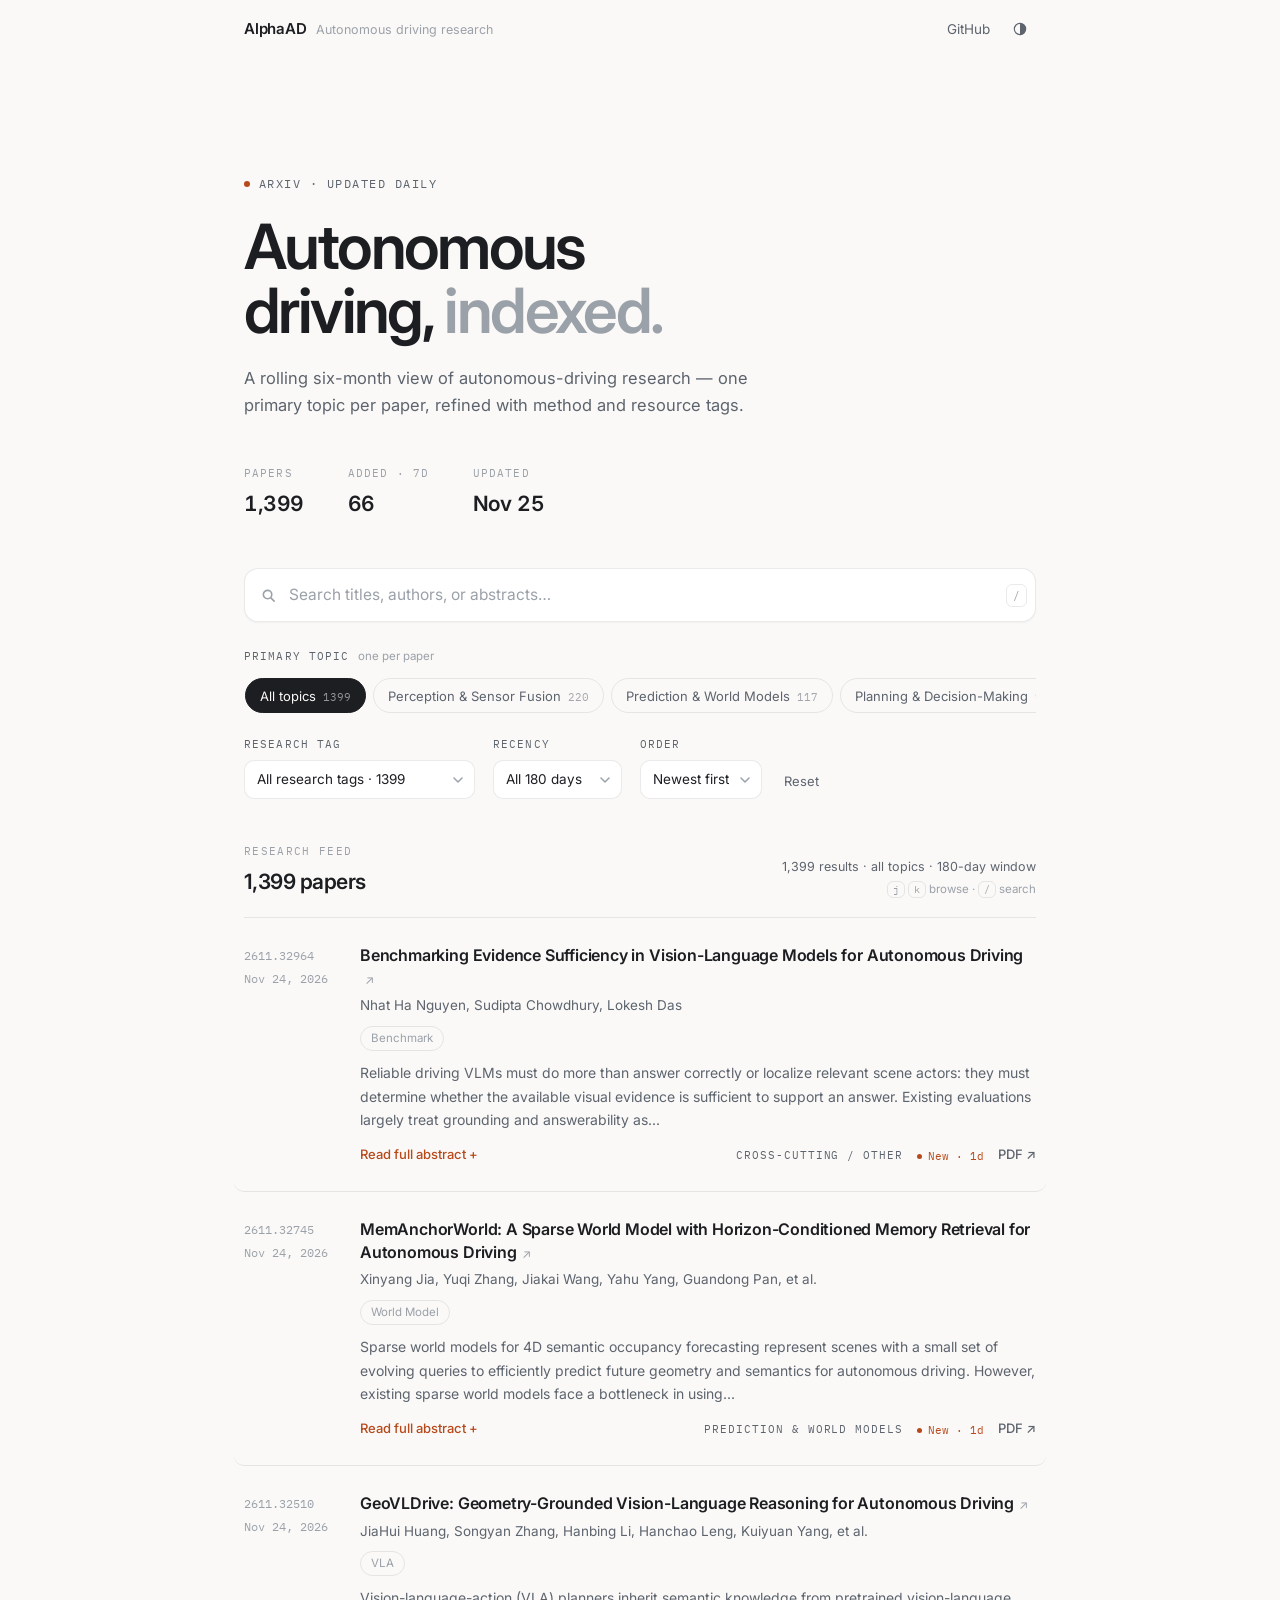
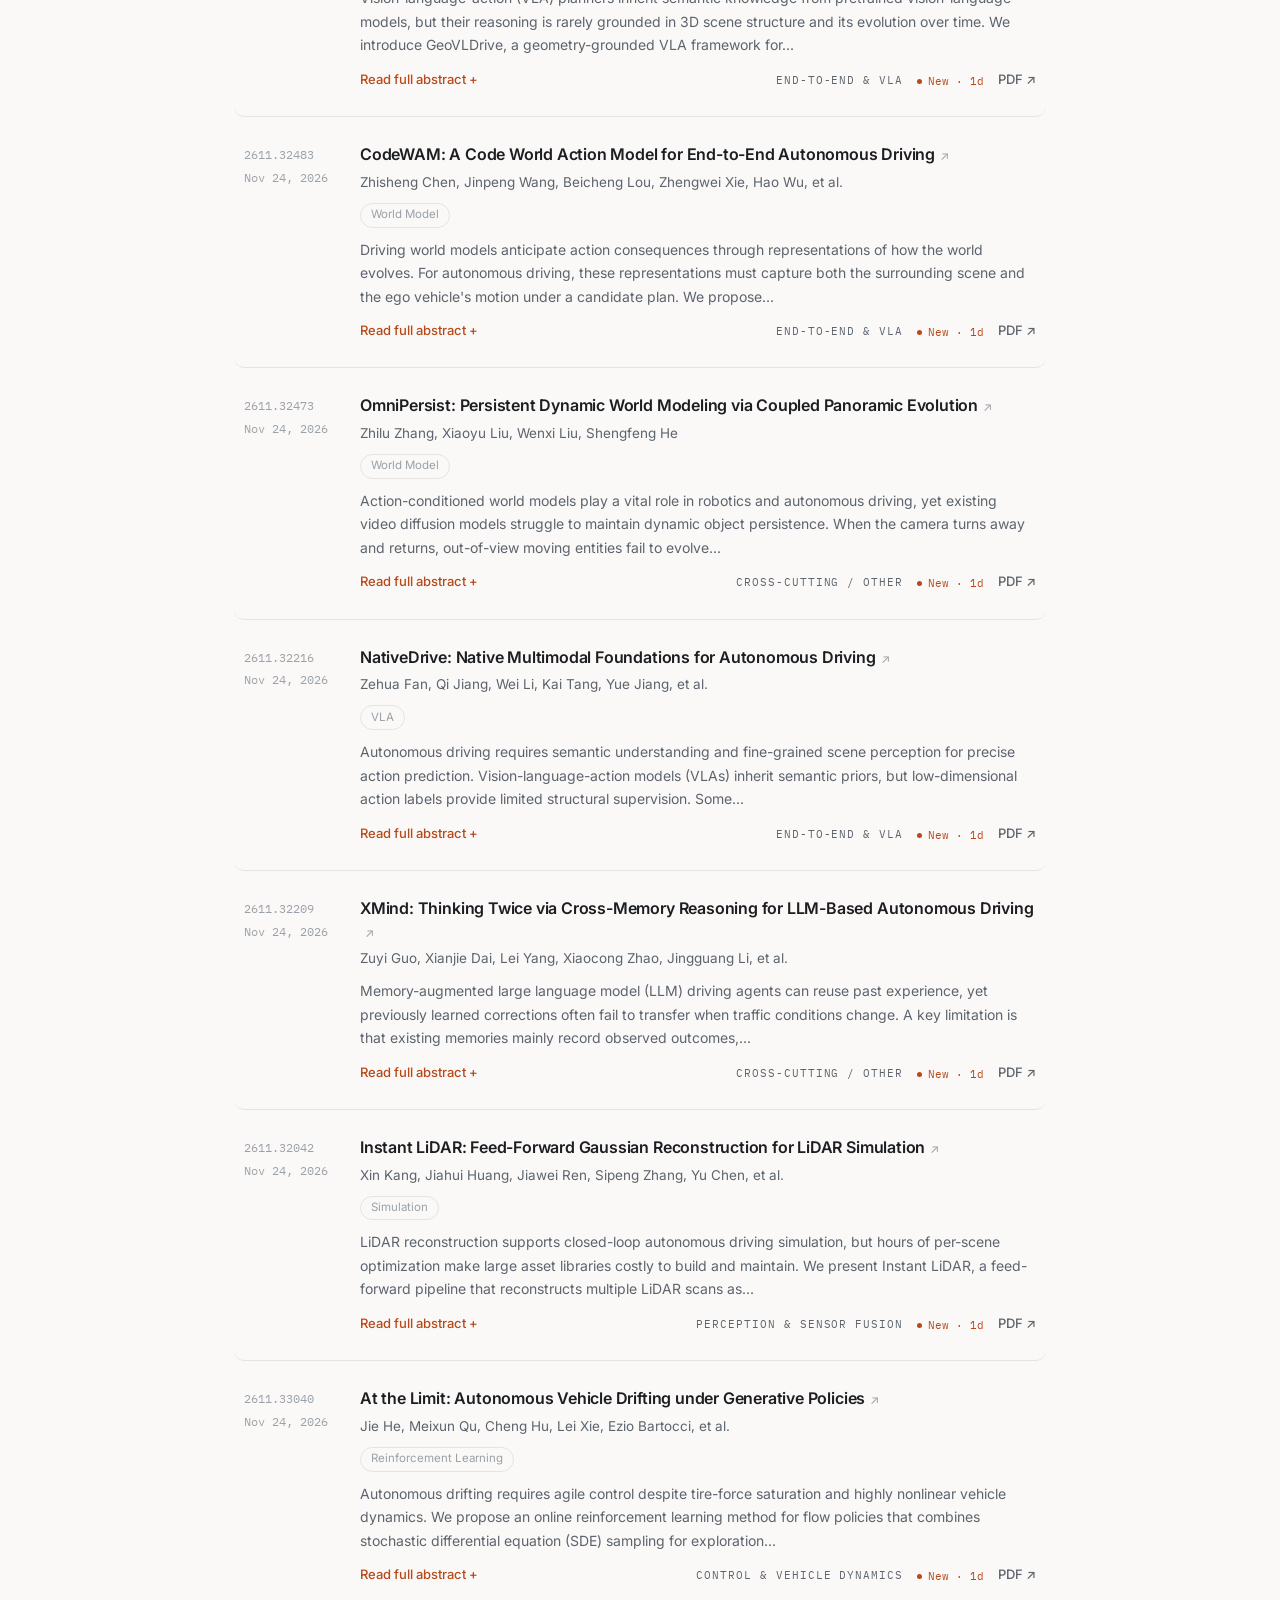
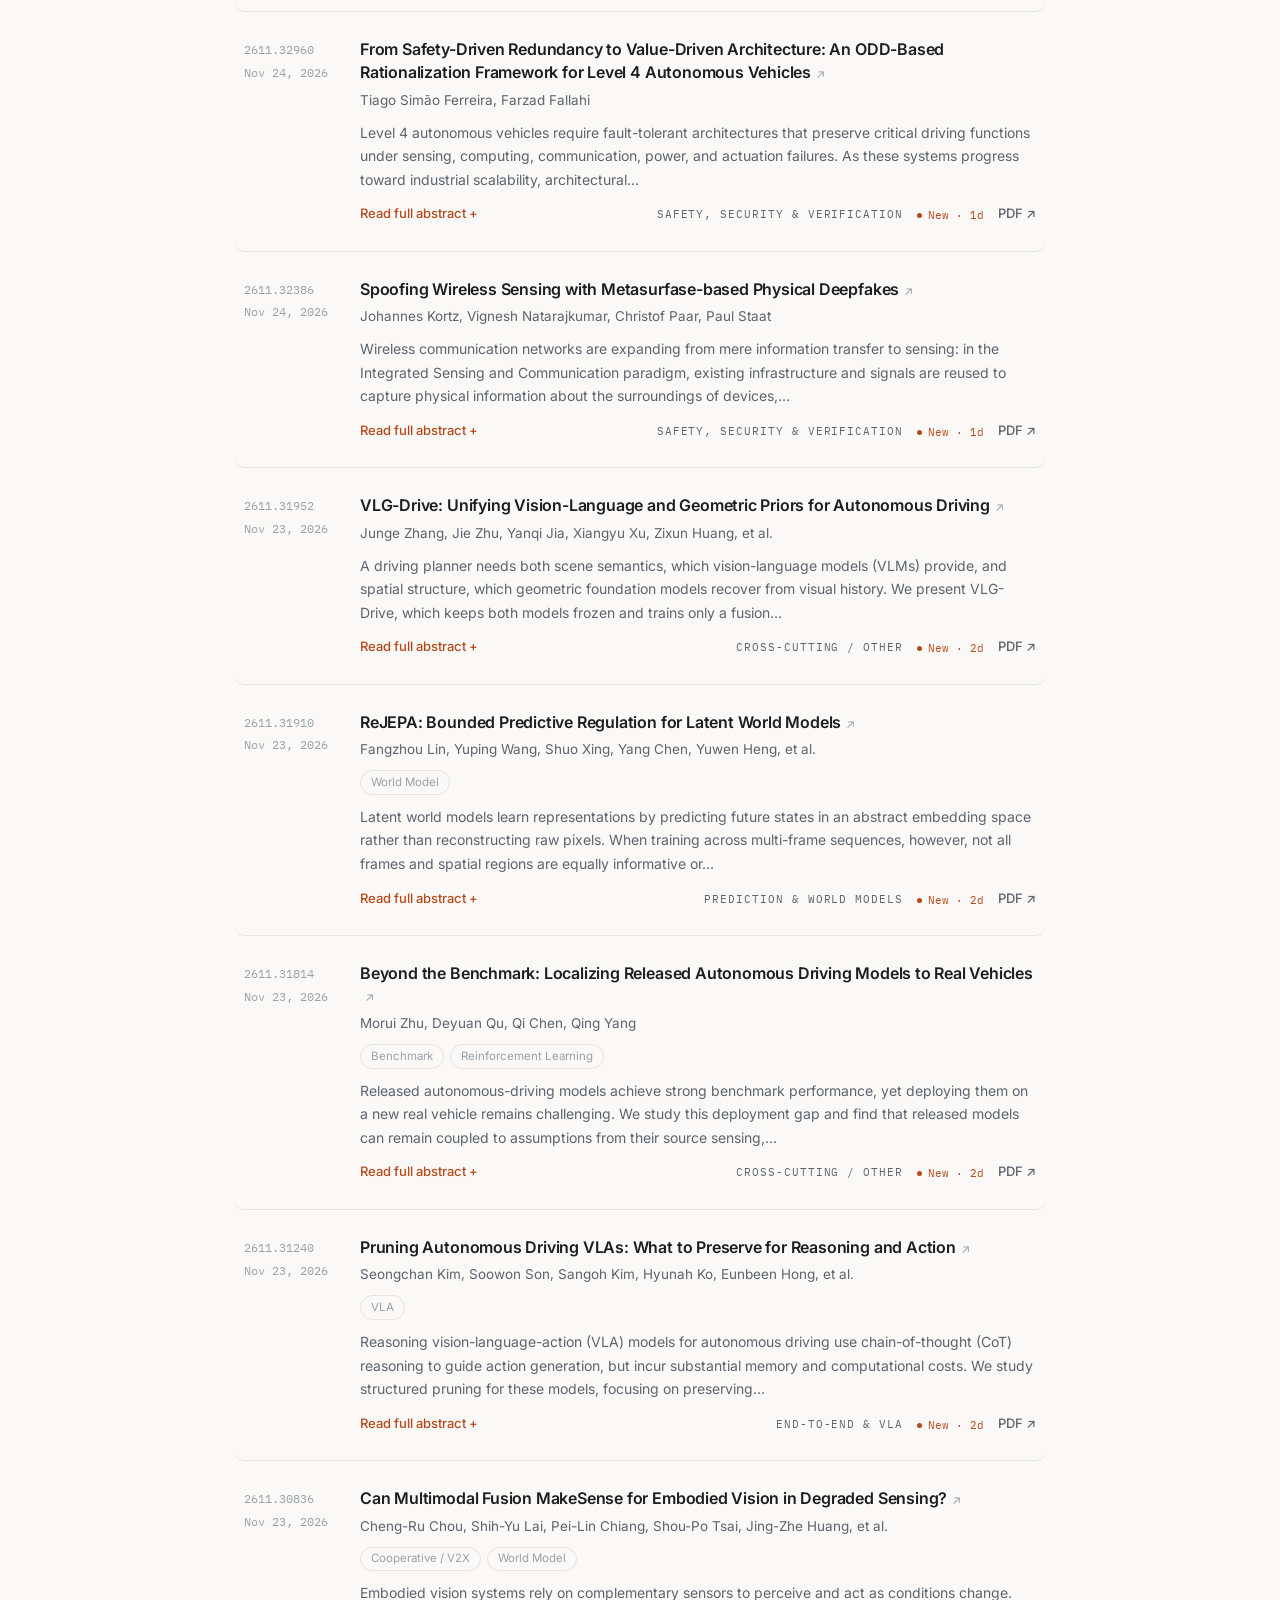
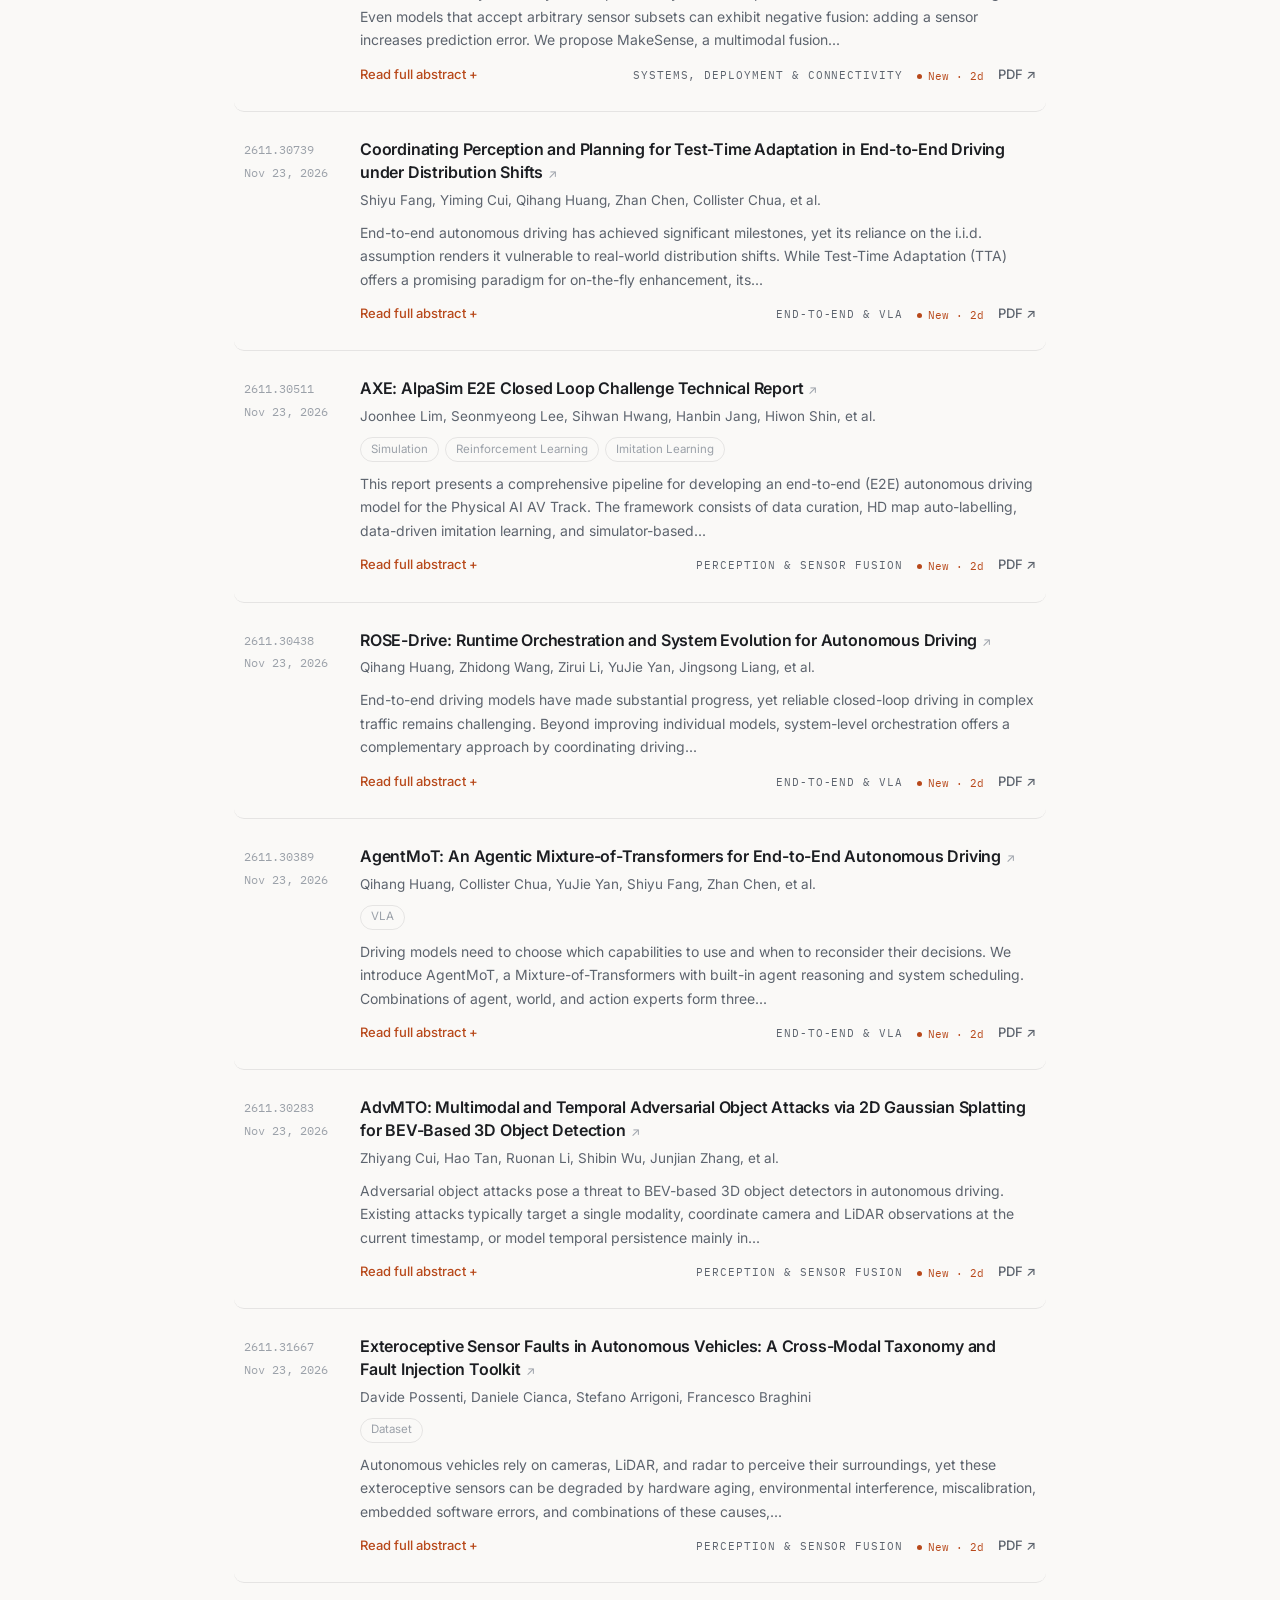
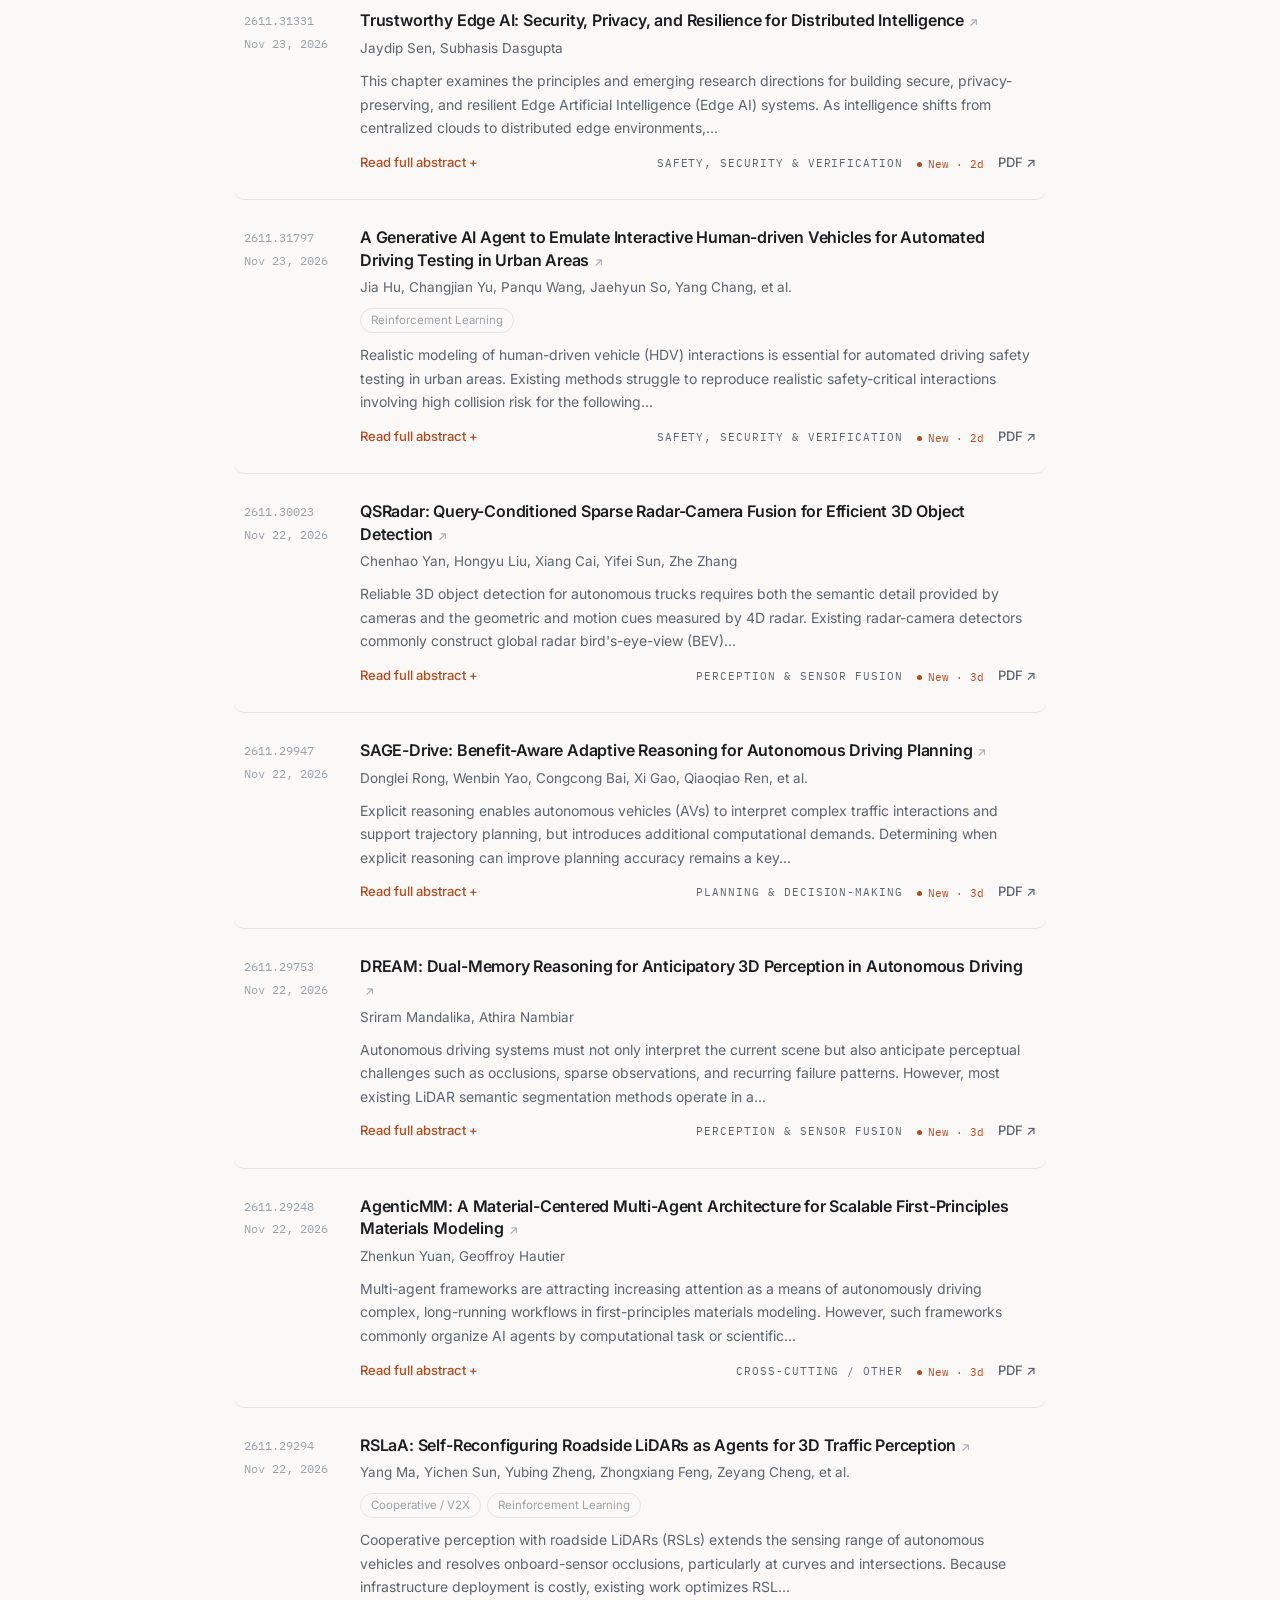
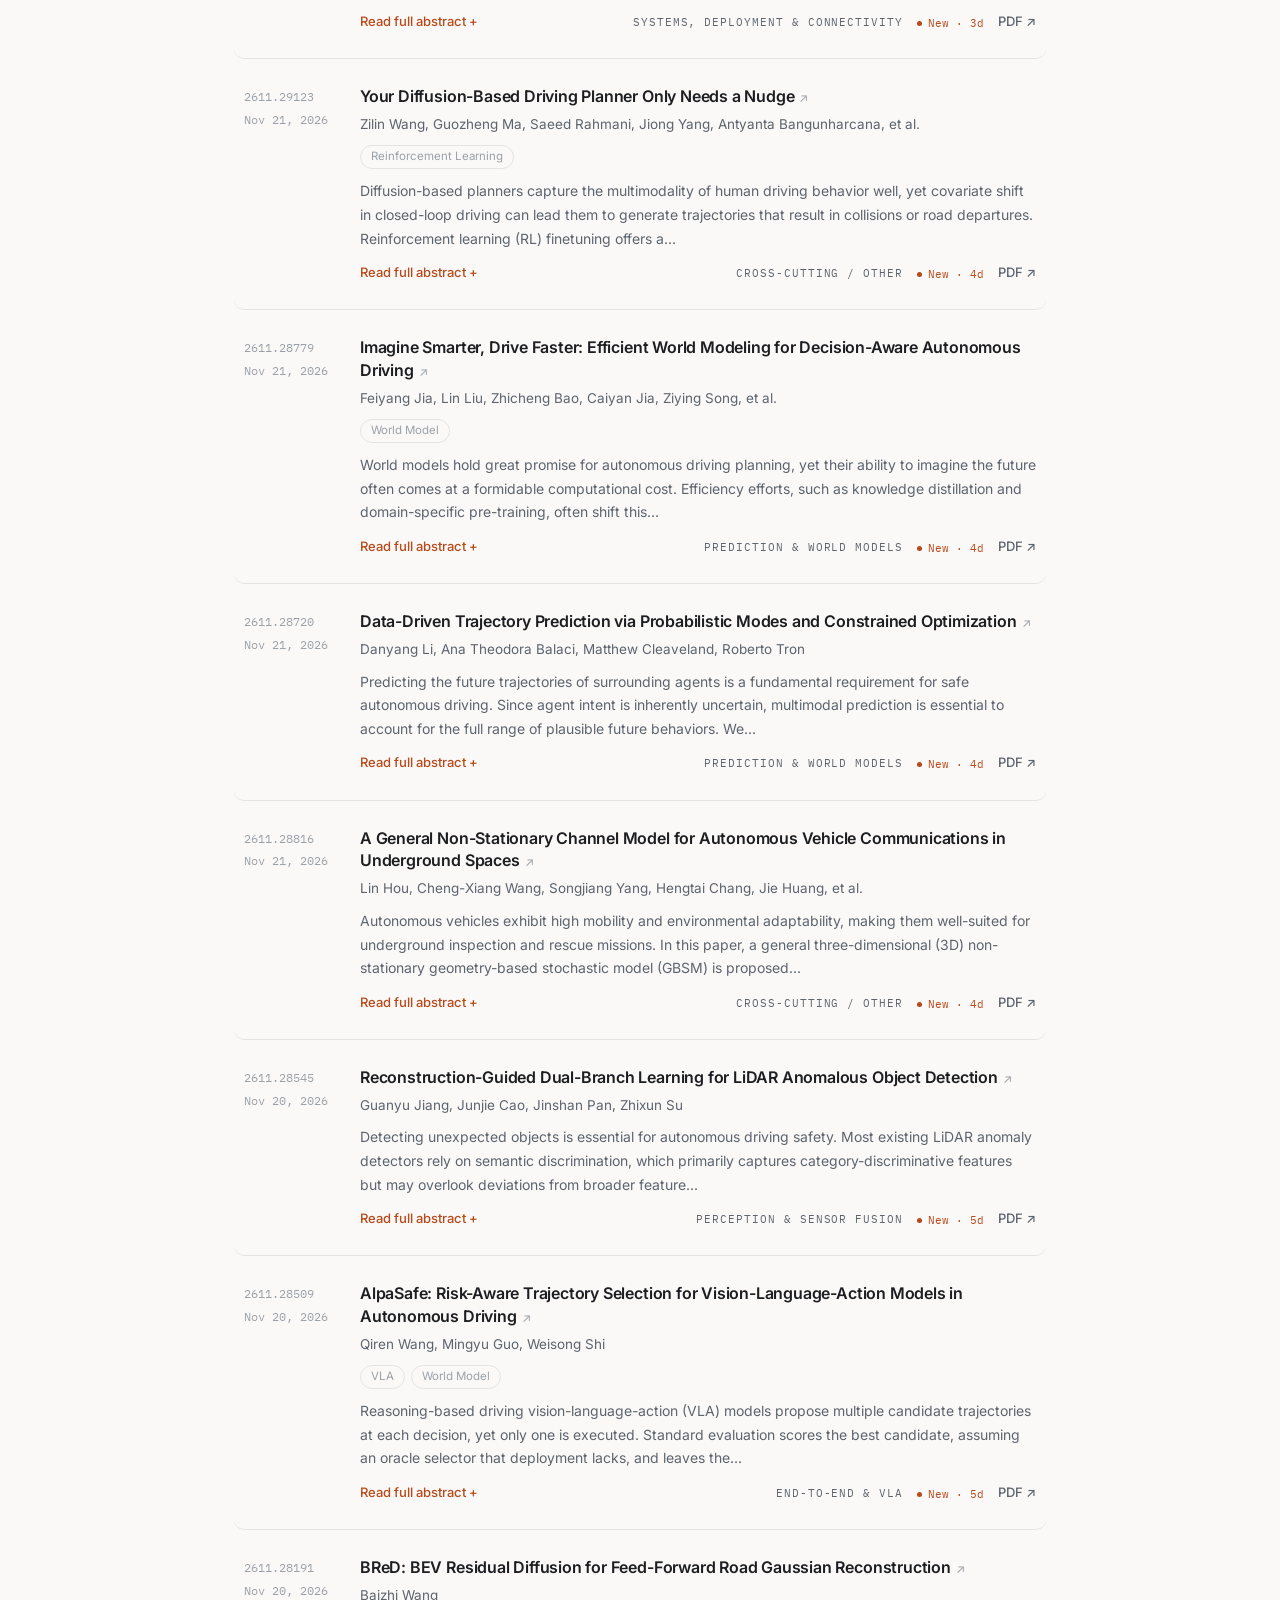
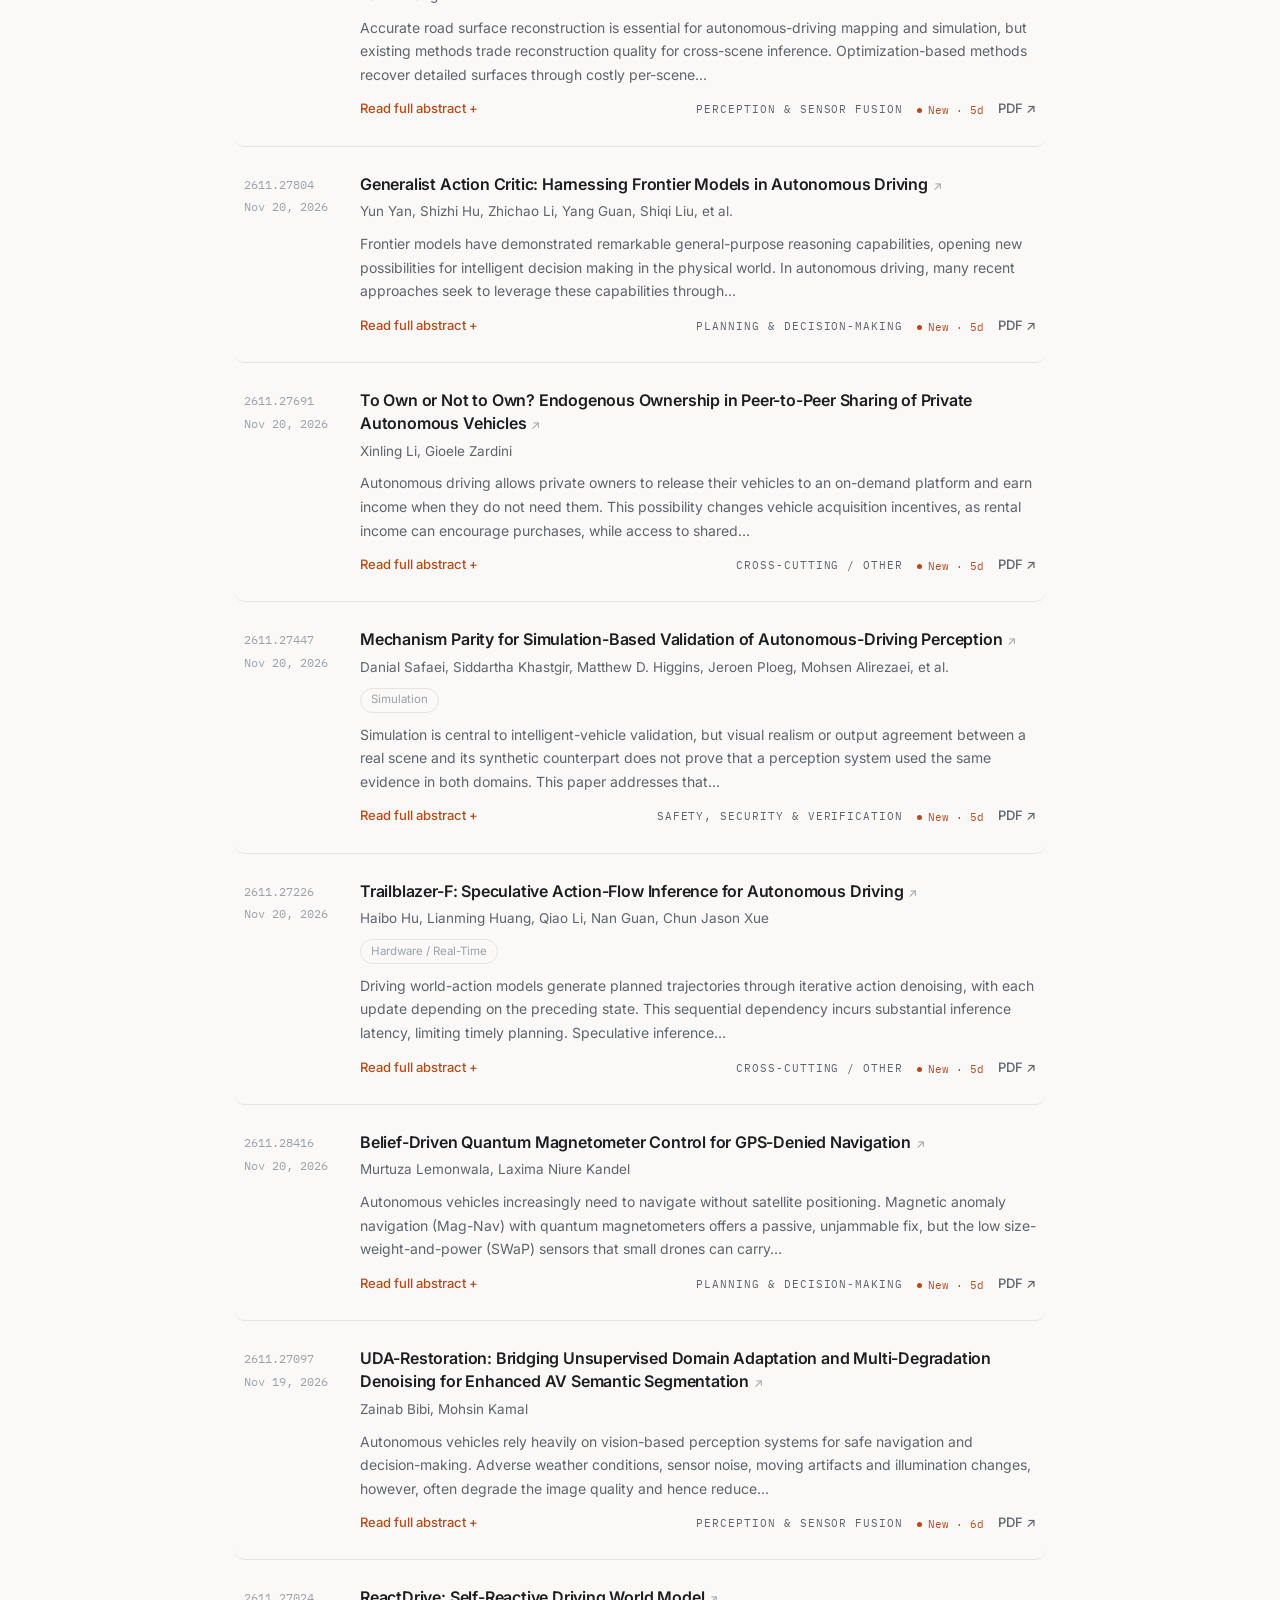
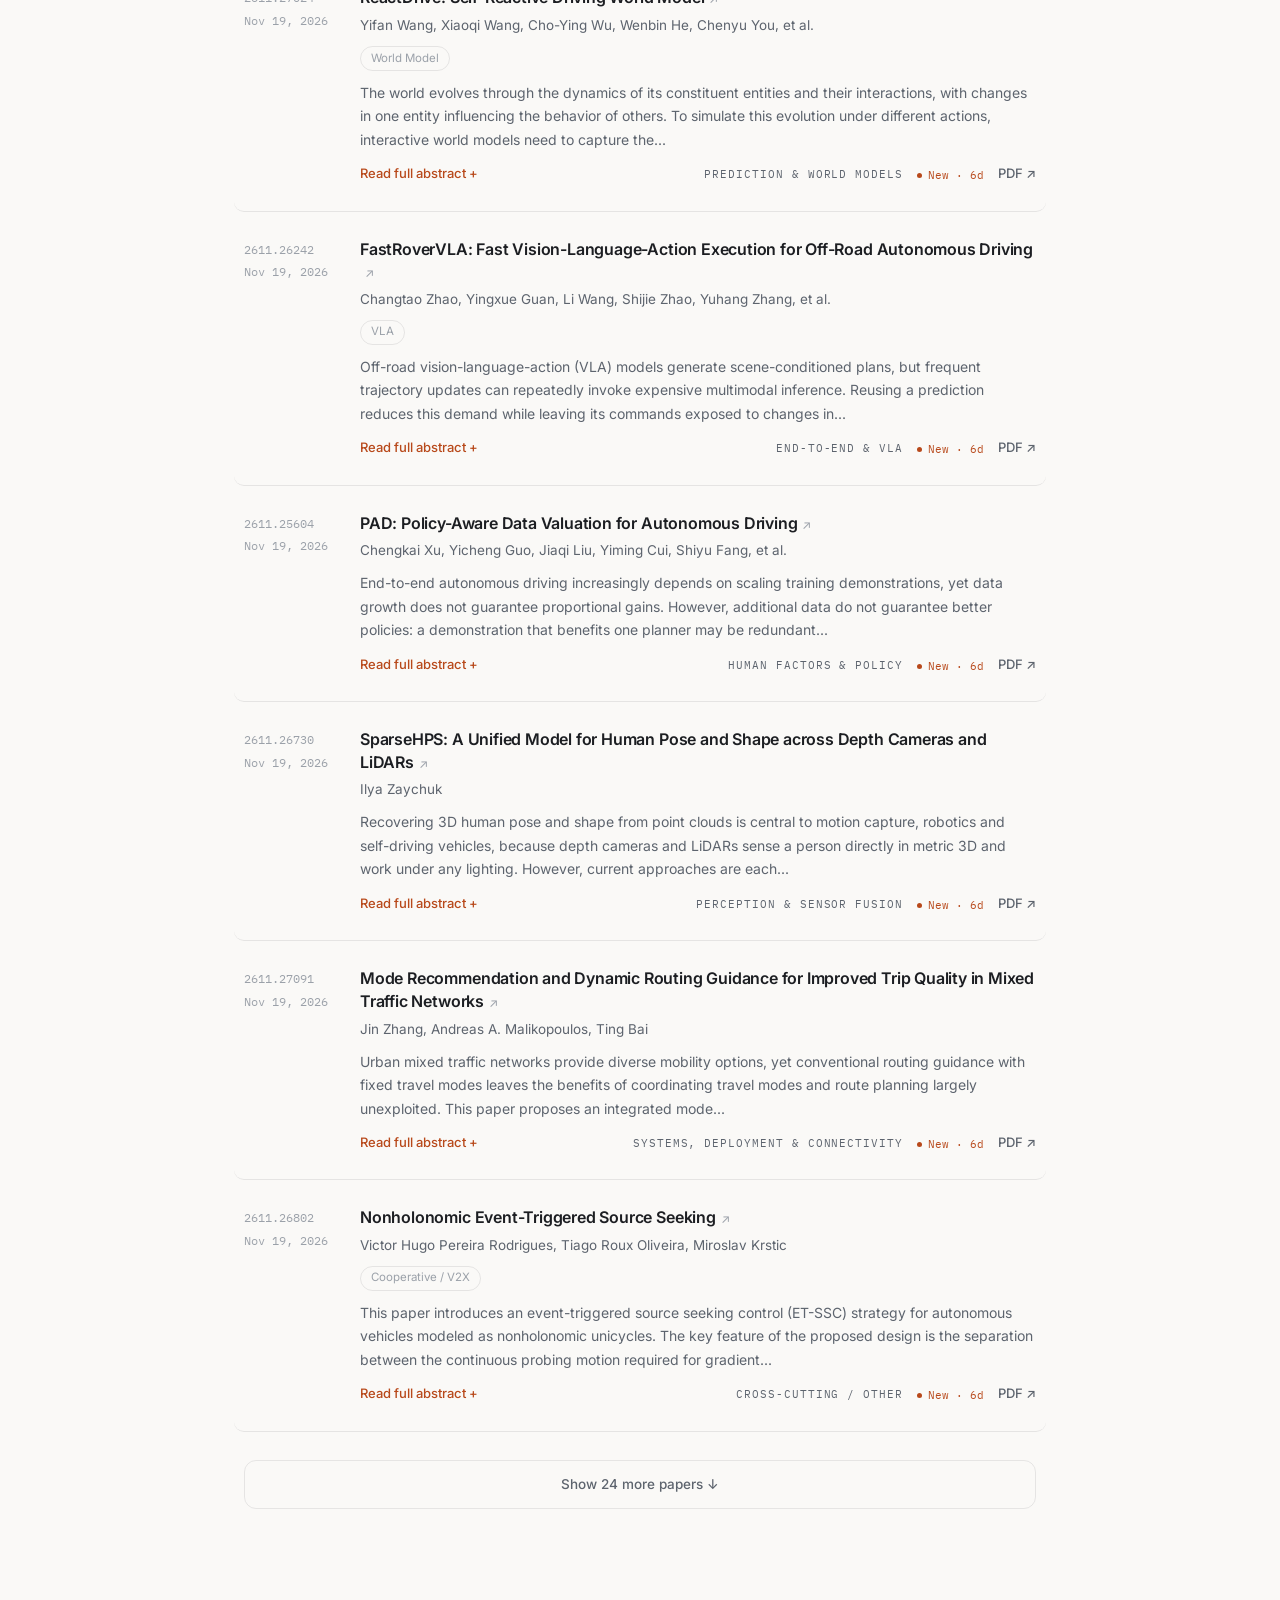
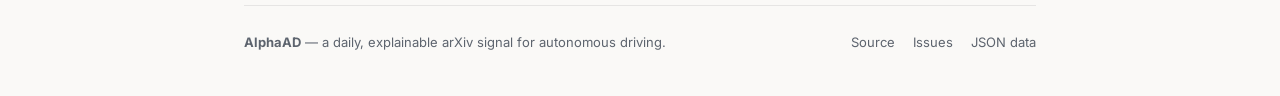
==== commit 762eb7ff: "[update] refresh papers 2026-11-25" ====
--- a/site/index.html
+++ b/site/index.html
@@ -67,15 +67,15 @@
           <dl class="signal-board" aria-label="Research index summary">
             <div>
               <dt>Papers</dt>
-              <dd id="total-papers">1,394</dd>
+              <dd id="total-papers">1,399</dd>
             </div>
             <div>
               <dt>Added · 7d</dt>
-              <dd id="new-papers">56</dd>
+              <dd id="new-papers">66</dd>
             </div>
             <div>
               <dt>Updated</dt>
-              <dd id="last-updated">Nov 24</dd>
+              <dd id="last-updated">Nov 25</dd>
             </div>
           </dl>
         </section>
@@ -103,7 +103,7 @@
               <span>Primary topic</span>
               <small>one per paper</small>
             </div>
-            <div class="category-scroller" id="category-filters" aria-label="Filter by primary topic"><button class="category-chip" type="button" data-category="all" aria-pressed="true" disabled>All topics<span class="chip-count" aria-hidden="true">1394</span></button><button class="category-chip" type="button" data-category="Perception &amp; Sensor Fusion" aria-pressed="false" disabled>Perception &amp; Sensor Fusion<span class="chip-count" aria-hidden="true">222</span></button><button class="category-chip" type="button" data-category="Prediction &amp; World Models" aria-pressed="false" disabled>Prediction &amp; World Models<span class="chip-count" aria-hidden="true">116</span></button><button class="category-chip" type="button" data-category="Planning &amp; Decision-Making" aria-pressed="false" disabled>Planning &amp; Decision-Making<span class="chip-count" aria-hidden="true">96</span></button><button class="category-chip" type="button" data-category="Control &amp; Vehicle Dynamics" aria-pressed="false" disabled>Control &amp; Vehicle Dynamics<span class="chip-count" aria-hidden="true">58</span></button><button class="category-chip" type="button" data-category="Mapping &amp; Localization" aria-pressed="false" disabled>Mapping &amp; Localization<span class="chip-count" aria-hidden="true">48</span></button><button class="category-chip" type="button" data-category="End-to-End &amp; VLA" aria-pressed="false" disabled>End-to-End &amp; VLA<span class="chip-count" aria-hidden="true">165</span></button><button class="category-chip" type="button" data-category="Safety, Security &amp; Verification" aria-pressed="false" disabled>Safety, Security &amp; Verification<span class="chip-count" aria-hidden="true">196</span></button><button class="category-chip" type="button" data-category="Systems, Deployment &amp; Connectivity" aria-pressed="false" disabled>Systems, Deployment &amp; Connectivity<span class="chip-count" aria-hidden="true">153</span></button><button class="category-chip" type="button" data-category="Human Factors &amp; Policy" aria-pressed="false" disabled>Human Factors &amp; Policy<span class="chip-count" aria-hidden="true">32</span></button><button class="category-chip" type="button" data-category="Cross-cutting / Other" aria-pressed="false" disabled>Cross-cutting / Other<span class="chip-count" aria-hidden="true">308</span></button></div>
+            <div class="category-scroller" id="category-filters" aria-label="Filter by primary topic"><button class="category-chip" type="button" data-category="all" aria-pressed="true" disabled>All topics<span class="chip-count" aria-hidden="true">1399</span></button><button class="category-chip" type="button" data-category="Perception &amp; Sensor Fusion" aria-pressed="false" disabled>Perception &amp; Sensor Fusion<span class="chip-count" aria-hidden="true">220</span></button><button class="category-chip" type="button" data-category="Prediction &amp; World Models" aria-pressed="false" disabled>Prediction &amp; World Models<span class="chip-count" aria-hidden="true">117</span></button><button class="category-chip" type="button" data-category="Planning &amp; Decision-Making" aria-pressed="false" disabled>Planning &amp; Decision-Making<span class="chip-count" aria-hidden="true">96</span></button><button class="category-chip" type="button" data-category="Control &amp; Vehicle Dynamics" aria-pressed="false" disabled>Control &amp; Vehicle Dynamics<span class="chip-count" aria-hidden="true">59</span></button><button class="category-chip" type="button" data-category="Mapping &amp; Localization" aria-pressed="false" disabled>Mapping &amp; Localization<span class="chip-count" aria-hidden="true">48</span></button><button class="category-chip" type="button" data-category="End-to-End &amp; VLA" aria-pressed="false" disabled>End-to-End &amp; VLA<span class="chip-count" aria-hidden="true">165</span></button><button class="category-chip" type="button" data-category="Safety, Security &amp; Verification" aria-pressed="false" disabled>Safety, Security &amp; Verification<span class="chip-count" aria-hidden="true">199</span></button><button class="category-chip" type="button" data-category="Systems, Deployment &amp; Connectivity" aria-pressed="false" disabled>Systems, Deployment &amp; Connectivity<span class="chip-count" aria-hidden="true">153</span></button><button class="category-chip" type="button" data-category="Human Factors &amp; Policy" aria-pressed="false" disabled>Human Factors &amp; Policy<span class="chip-count" aria-hidden="true">32</span></button><button class="category-chip" type="button" data-category="Cross-cutting / Other" aria-pressed="false" disabled>Cross-cutting / Other<span class="chip-count" aria-hidden="true">310</span></button></div>
           </div>
 
           <div class="select-filters">
@@ -111,7 +111,7 @@
               <span>Research tag</span>
               <select id="tag-filter" disabled>
                 <option value="all">All research tags</option>
-                <option value="Dataset">Dataset · 100</option><option value="Benchmark">Benchmark · 96</option><option value="Simulation">Simulation · 193</option><option value="Synthetic Data">Synthetic Data · 29</option><option value="Cooperative / V2X">Cooperative / V2X · 110</option><option value="VLA">VLA · 90</option><option value="World Model">World Model · 125</option><option value="Reinforcement Learning">Reinforcement Learning · 138</option><option value="Imitation Learning">Imitation Learning · 28</option><option value="Hardware / Real-Time">Hardware / Real-Time · 98</option><option value="Survey">Survey · 28</option><option value="Explainability">Explainability · 105</option><option value="Human Interaction">Human Interaction · 18</option>
+                <option value="Dataset">Dataset · 99</option><option value="Benchmark">Benchmark · 97</option><option value="Simulation">Simulation · 192</option><option value="Synthetic Data">Synthetic Data · 29</option><option value="Cooperative / V2X">Cooperative / V2X · 109</option><option value="VLA">VLA · 90</option><option value="World Model">World Model · 127</option><option value="Reinforcement Learning">Reinforcement Learning · 141</option><option value="Imitation Learning">Imitation Learning · 28</option><option value="Hardware / Real-Time">Hardware / Real-Time · 97</option><option value="Survey">Survey · 28</option><option value="Explainability">Explainability · 103</option><option value="Human Interaction">Human Interaction · 18</option>
               </select>
             </label>
             <label>
@@ -139,10 +139,10 @@
           <header class="results-header">
             <div>
               <p class="section-index">Research feed</p>
-              <h2 id="results-title"><span id="result-count">1,394</span> papers</h2>
+              <h2 id="results-title"><span id="result-count">1,399</span> papers</h2>
             </div>
             <div class="result-meta">
-              <p id="result-context" class="result-context" aria-live="polite">1,394 results · all topics · 180-day window</p>
+              <p id="result-context" class="result-context" aria-live="polite">1,399 results · all topics · 180-day window</p>
               <p class="keyboard-hint" aria-hidden="true"><kbd>j</kbd> <kbd>k</kbd> browse · <kbd>/</kbd> search</p>
             </div>
           </header>
@@ -152,30 +152,30 @@
             <button id="retry-feed" class="text-button" type="button" hidden>Retry</button>
           </div>
 
-          <div class="paper-list" id="paper-list" aria-busy="false"><article class="paper-card is-initial" data-paper-id="2611.31240" data-recency="new"><div class="paper-index">2611.31240<time class="paper-date" datetime="2026-11-23">Nov 23, 2026</time></div><div class="paper-main"><h3><a href="https://arxiv.org/abs/2611.31240" target="_blank" rel="noopener noreferrer" aria-label="Pruning Autonomous Driving VLAs: What to Preserve for Reasoning and Action on arXiv (opens in a new tab)">Pruning Autonomous Driving VLAs: What to Preserve for Reasoning and Action<span class="title-link-cue" aria-hidden="true">↗</span></a></h3><p class="paper-authors">Seongchan Kim, Soowon Son, Sangoh Kim, Hyunah Ko, Eunbeen Hong, et al.</p><div class="paper-tags" aria-label="Research tags"><button class="paper-tag" type="button" aria-pressed="false" disabled>VLA</button></div><p class="paper-abstract" id="abstract-2611-31240">Reasoning vision-language-action (VLA) models for autonomous driving use chain-of-thought (CoT) reasoning to guide action generation, but incur substantial memory and computational costs. We study structured pruning for these models, focusing on preserving...</p><div class="paper-foot"><button class="abstract-toggle" type="button" aria-controls="abstract-2611-31240" aria-expanded="false">Read full abstract +</button><div class="paper-meta"><span class="topic-label" title="Automated classification · low confidence · abstract: vision-language-action; abstract: end-to-end">End-to-End &amp; VLA</span><span class="recency-label" data-recency="new">New · 1d</span><div class="paper-links"><a href="https://arxiv.org/pdf/2611.31240.pdf" target="_blank" rel="noopener noreferrer" aria-label="Open PDF for Pruning Autonomous Driving VLAs: What to Preserve for Reasoning and Action (opens in a new tab)">PDF  ↗</a></div></div></div></div></article>
-<article class="paper-card is-initial" data-paper-id="2611.30836" data-recency="new"><div class="paper-index">2611.30836<time class="paper-date" datetime="2026-11-23">Nov 23, 2026</time></div><div class="paper-main"><h3><a href="https://arxiv.org/abs/2611.30836" target="_blank" rel="noopener noreferrer" aria-label="Can Multimodal Fusion MakeSense for Embodied Vision in Degraded Sensing? on arXiv (opens in a new tab)">Can Multimodal Fusion MakeSense for Embodied Vision in Degraded Sensing?<span class="title-link-cue" aria-hidden="true">↗</span></a></h3><p class="paper-authors">Cheng-Ru Chou, Shih-Yu Lai, Pei-Lin Chiang, Shou-Po Tsai, Jing-Zhe Huang, et al.</p><div class="paper-tags" aria-label="Research tags"><button class="paper-tag" type="button" aria-pressed="false" disabled>Cooperative / V2X</button><button class="paper-tag" type="button" aria-pressed="false" disabled>World Model</button></div><p class="paper-abstract" id="abstract-2611-30836">Embodied vision systems rely on complementary sensors to perceive and act as conditions change. Even models that accept arbitrary sensor subsets can exhibit negative fusion: adding a sensor increases prediction error. We propose MakeSense, a multimodal fusion...</p><div class="paper-foot"><button class="abstract-toggle" type="button" aria-controls="abstract-2611-30836" aria-expanded="false">Read full abstract +</button><div class="paper-meta"><span class="topic-label" title="Automated classification · medium confidence · abstract: V2X; abstract: cooperative systems">Systems, Deployment &amp; Connectivity</span><span class="recency-label" data-recency="new">New · 1d</span><div class="paper-links"><a href="https://arxiv.org/pdf/2611.30836.pdf" target="_blank" rel="noopener noreferrer" aria-label="Open PDF for Can Multimodal Fusion MakeSense for Embodied Vision in Degraded Sensing? (opens in a new tab)">PDF  ↗</a></div></div></div></div></article>
-<article class="paper-card is-initial" data-paper-id="2611.30739" data-recency="new"><div class="paper-index">2611.30739<time class="paper-date" datetime="2026-11-23">Nov 23, 2026</time></div><div class="paper-main"><h3><a href="https://arxiv.org/abs/2611.30739" target="_blank" rel="noopener noreferrer" aria-label="Coordinating Perception and Planning for Test-Time Adaptation in End-to-End Driving under Distribution Shifts on arXiv (opens in a new tab)">Coordinating Perception and Planning for Test-Time Adaptation in End-to-End Driving under Distribution Shifts<span class="title-link-cue" aria-hidden="true">↗</span></a></h3><p class="paper-authors">Shiyu Fang, Yiming Cui, Qihang Huang, Zhan Chen, Collister Chua, et al.</p><p class="paper-abstract" id="abstract-2611-30739">End-to-end autonomous driving has achieved significant milestones, yet its reliance on the i.i.d. assumption renders it vulnerable to real-world distribution shifts. While Test-Time Adaptation (TTA) offers a promising paradigm for on-the-fly enhancement, its...</p><div class="paper-foot"><button class="abstract-toggle" type="button" aria-controls="abstract-2611-30739" aria-expanded="false">Read full abstract +</button><div class="paper-meta"><span class="topic-label" title="Automated classification · high confidence · title: end-to-end driving; abstract: end-to-end driving; title: end-to-end">End-to-End &amp; VLA</span><span class="recency-label" data-recency="new">New · 1d</span><div class="paper-links"><a href="https://arxiv.org/pdf/2611.30739.pdf" target="_blank" rel="noopener noreferrer" aria-label="Open PDF for Coordinating Perception and Planning for Test-Time Adaptation in End-to-End Driving under Distribution Shifts (opens in a new tab)">PDF  ↗</a></div></div></div></div></article>
-<article class="paper-card is-initial" data-paper-id="2611.30511" data-recency="new"><div class="paper-index">2611.30511<time class="paper-date" datetime="2026-11-23">Nov 23, 2026</time></div><div class="paper-main"><h3><a href="https://arxiv.org/abs/2611.30511" target="_blank" rel="noopener noreferrer" aria-label="AXE: AlpaSim E2E Closed Loop Challenge Technical Report on arXiv (opens in a new tab)">AXE: AlpaSim E2E Closed Loop Challenge Technical Report<span class="title-link-cue" aria-hidden="true">↗</span></a></h3><p class="paper-authors">Joonhee Lim, Seonmyeong Lee, Sihwan Hwang, Hanbin Jang, Hiwon Shin, et al.</p><div class="paper-tags" aria-label="Research tags"><button class="paper-tag" type="button" aria-pressed="false" disabled>Simulation</button><button class="paper-tag" type="button" aria-pressed="false" disabled>Reinforcement Learning</button><button class="paper-tag" type="button" aria-pressed="false" disabled>Imitation Learning</button></div><p class="paper-abstract" id="abstract-2611-30511">This report presents a comprehensive pipeline for developing an end-to-end (E2E) autonomous driving model for the Physical AI AV Track. The framework consists of data curation, HD map auto-labelling, data-driven imitation learning, and simulator-based...</p><div class="paper-foot"><button class="abstract-toggle" type="button" aria-controls="abstract-2611-30511" aria-expanded="false">Read full abstract +</button><div class="paper-meta"><span class="topic-label" title="Automated classification · medium confidence · abstract: perception; abstract: object detection; abstract: bird&#x27;s-eye view">Perception &amp; Sensor Fusion</span><span class="recency-label" data-recency="new">New · 1d</span><div class="paper-links"><a href="https://arxiv.org/pdf/2611.30511.pdf" target="_blank" rel="noopener noreferrer" aria-label="Open PDF for AXE: AlpaSim E2E Closed Loop Challenge Technical Report (opens in a new tab)">PDF  ↗</a></div></div></div></div></article>
-<article class="paper-card is-initial" data-paper-id="2611.30438" data-recency="new"><div class="paper-index">2611.30438<time class="paper-date" datetime="2026-11-23">Nov 23, 2026</time></div><div class="paper-main"><h3><a href="https://arxiv.org/abs/2611.30438" target="_blank" rel="noopener noreferrer" aria-label="ROSE-Drive: Runtime Orchestration and System Evolution for Autonomous Driving on arXiv (opens in a new tab)">ROSE-Drive: Runtime Orchestration and System Evolution for Autonomous Driving<span class="title-link-cue" aria-hidden="true">↗</span></a></h3><p class="paper-authors">Qihang Huang, Zhidong Wang, Zirui Li, YuJie Yan, Jingsong Liang, et al.</p><p class="paper-abstract" id="abstract-2611-30438">End-to-end driving models have made substantial progress, yet reliable closed-loop driving in complex traffic remains challenging. Beyond improving individual models, system-level orchestration offers a complementary approach by coordinating driving...</p><div class="paper-foot"><button class="abstract-toggle" type="button" aria-controls="abstract-2611-30438" aria-expanded="false">Read full abstract +</button><div class="paper-meta"><span class="topic-label" title="Automated classification · medium confidence · abstract: end-to-end driving; abstract: end-to-end">End-to-End &amp; VLA</span><span class="recency-label" data-recency="new">New · 1d</span><div class="paper-links"><a href="https://arxiv.org/pdf/2611.30438.pdf" target="_blank" rel="noopener noreferrer" aria-label="Open PDF for ROSE-Drive: Runtime Orchestration and System Evolution for Autonomous Driving (opens in a new tab)">PDF  ↗</a></div></div></div></div></article>
-<article class="paper-card is-initial" data-paper-id="2611.30389" data-recency="new"><div class="paper-index">2611.30389<time class="paper-date" datetime="2026-11-23">Nov 23, 2026</time></div><div class="paper-main"><h3><a href="https://arxiv.org/abs/2611.30389" target="_blank" rel="noopener noreferrer" aria-label="AgentMoT: An Agentic Mixture-of-Transformers for End-to-End Autonomous Driving on arXiv (opens in a new tab)">AgentMoT: An Agentic Mixture-of-Transformers for End-to-End Autonomous Driving<span class="title-link-cue" aria-hidden="true">↗</span></a></h3><p class="paper-authors">Qihang Huang, Collister Chua, YuJie Yan, Shiyu Fang, Zhan Chen, et al.</p><div class="paper-tags" aria-label="Research tags"><button class="paper-tag" type="button" aria-pressed="false" disabled>VLA</button></div><p class="paper-abstract" id="abstract-2611-30389">Driving models need to choose which capabilities to use and when to reconsider their decisions. We introduce AgentMoT, a Mixture-of-Transformers with built-in agent reasoning and system scheduling. Combinations of agent, world, and action experts form three...</p><div class="paper-foot"><button class="abstract-toggle" type="button" aria-controls="abstract-2611-30389" aria-expanded="false">Read full abstract +</button><div class="paper-meta"><span class="topic-label" title="Automated classification · high confidence · title: end-to-end driving; abstract: vision-language-action; title: end-to-end">End-to-End &amp; VLA</span><span class="recency-label" data-recency="new">New · 1d</span><div class="paper-links"><a href="https://arxiv.org/pdf/2611.30389.pdf" target="_blank" rel="noopener noreferrer" aria-label="Open PDF for AgentMoT: An Agentic Mixture-of-Transformers for End-to-End Autonomous Driving (opens in a new tab)">PDF  ↗</a></div></div></div></div></article>
-<article class="paper-card is-initial" data-paper-id="2611.30283" data-recency="new"><div class="paper-index">2611.30283<time class="paper-date" datetime="2026-11-23">Nov 23, 2026</time></div><div class="paper-main"><h3><a href="https://arxiv.org/abs/2611.30283" target="_blank" rel="noopener noreferrer" aria-label="AdvMTO: Multimodal and Temporal Adversarial Object Attacks via 2D Gaussian Splatting for BEV-Based 3D Object Detection on arXiv (opens in a new tab)">AdvMTO: Multimodal and Temporal Adversarial Object Attacks via 2D Gaussian Splatting for BEV-Based 3D Object Detection<span class="title-link-cue" aria-hidden="true">↗</span></a></h3><p class="paper-authors">Zhiyang Cui, Hao Tan, Ruonan Li, Shibin Wu, Junjian Zhang, et al.</p><p class="paper-abstract" id="abstract-2611-30283">Adversarial object attacks pose a threat to BEV-based 3D object detectors in autonomous driving. Existing attacks typically target a single modality, coordinate camera and LiDAR observations at the current timestamp, or model temporal persistence mainly in...</p><div class="paper-foot"><button class="abstract-toggle" type="button" aria-controls="abstract-2611-30283" aria-expanded="false">Read full abstract +</button><div class="paper-meta"><span class="topic-label" title="Automated classification · high confidence · title: object detection; abstract: LiDAR; abstract: camera">Perception &amp; Sensor Fusion</span><span class="recency-label" data-recency="new">New · 1d</span><div class="paper-links"><a href="https://arxiv.org/pdf/2611.30283.pdf" target="_blank" rel="noopener noreferrer" aria-label="Open PDF for AdvMTO: Multimodal and Temporal Adversarial Object Attacks via 2D Gaussian Splatting for BEV-Based 3D Object Detection (opens in a new tab)">PDF  ↗</a></div></div></div></div></article>
-<article class="paper-card is-initial" data-paper-id="2611.30023" data-recency="new"><div class="paper-index">2611.30023<time class="paper-date" datetime="2026-11-22">Nov 22, 2026</time></div><div class="paper-main"><h3><a href="https://arxiv.org/abs/2611.30023" target="_blank" rel="noopener noreferrer" aria-label="QSRadar: Query-Conditioned Sparse Radar-Camera Fusion for Efficient 3D Object Detection on arXiv (opens in a new tab)">QSRadar: Query-Conditioned Sparse Radar-Camera Fusion for Efficient 3D Object Detection<span class="title-link-cue" aria-hidden="true">↗</span></a></h3><p class="paper-authors">Chenhao Yan, Hongyu Liu, Xiang Cai, Yifei Sun, Zhe Zhang</p><p class="paper-abstract" id="abstract-2611-30023">Reliable 3D object detection for autonomous trucks requires both the semantic detail provided by cameras and the geometric and motion cues measured by 4D radar. Existing radar-camera detectors commonly construct global radar bird&#x27;s-eye-view (BEV)...</p><div class="paper-foot"><button class="abstract-toggle" type="button" aria-controls="abstract-2611-30023" aria-expanded="false">Read full abstract +</button><div class="paper-meta"><span class="topic-label" title="Automated classification · high confidence · abstract: perception; title: object detection; abstract: object detection">Perception &amp; Sensor Fusion</span><span class="recency-label" data-recency="new">New · 2d</span><div class="paper-links"><a href="https://arxiv.org/pdf/2611.30023.pdf" target="_blank" rel="noopener noreferrer" aria-label="Open PDF for QSRadar: Query-Conditioned Sparse Radar-Camera Fusion for Efficient 3D Object Detection (opens in a new tab)">PDF  ↗</a></div></div></div></div></article>
-<article class="paper-card is-initial" data-paper-id="2611.29947" data-recency="new"><div class="paper-index">2611.29947<time class="paper-date" datetime="2026-11-22">Nov 22, 2026</time></div><div class="paper-main"><h3><a href="https://arxiv.org/abs/2611.29947" target="_blank" rel="noopener noreferrer" aria-label="SAGE-Drive: Benefit-Aware Adaptive Reasoning for Autonomous Driving Planning on arXiv (opens in a new tab)">SAGE-Drive: Benefit-Aware Adaptive Reasoning for Autonomous Driving Planning<span class="title-link-cue" aria-hidden="true">↗</span></a></h3><p class="paper-authors">Donglei Rong, Wenbin Yao, Congcong Bai, Xi Gao, Qiaoqiao Ren, et al.</p><p class="paper-abstract" id="abstract-2611-29947">Explicit reasoning enables autonomous vehicles (AVs) to interpret complex traffic interactions and support trajectory planning, but introduces additional computational demands. Determining when explicit reasoning can improve planning accuracy remains a key...</p><div class="paper-foot"><button class="abstract-toggle" type="button" aria-controls="abstract-2611-29947" aria-expanded="false">Read full abstract +</button><div class="paper-meta"><span class="topic-label" title="Automated classification · medium confidence · abstract: motion planning; title: planning; abstract: planning">Planning &amp; Decision-Making</span><span class="recency-label" data-recency="new">New · 2d</span><div class="paper-links"><a href="https://arxiv.org/pdf/2611.29947.pdf" target="_blank" rel="noopener noreferrer" aria-label="Open PDF for SAGE-Drive: Benefit-Aware Adaptive Reasoning for Autonomous Driving Planning (opens in a new tab)">PDF  ↗</a></div></div></div></div></article>
-<article class="paper-card is-initial" data-paper-id="2611.29753" data-recency="new"><div class="paper-index">2611.29753<time class="paper-date" datetime="2026-11-22">Nov 22, 2026</time></div><div class="paper-main"><h3><a href="https://arxiv.org/abs/2611.29753" target="_blank" rel="noopener noreferrer" aria-label="DREAM: Dual-Memory Reasoning for Anticipatory 3D Perception in Autonomous Driving on arXiv (opens in a new tab)">DREAM: Dual-Memory Reasoning for Anticipatory 3D Perception in Autonomous Driving<span class="title-link-cue" aria-hidden="true">↗</span></a></h3><p class="paper-authors">Sriram Mandalika, Athira Nambiar</p><p class="paper-abstract" id="abstract-2611-29753">Autonomous driving systems must not only interpret the current scene but also anticipate perceptual challenges such as occlusions, sparse observations, and recurring failure patterns. However, most existing LiDAR semantic segmentation methods operate in a...</p><div class="paper-foot"><button class="abstract-toggle" type="button" aria-controls="abstract-2611-29753" aria-expanded="false">Read full abstract +</button><div class="paper-meta"><span class="topic-label" title="Automated classification · high confidence · title: perception; abstract: perception; abstract: scene segmentation">Perception &amp; Sensor Fusion</span><span class="recency-label" data-recency="new">New · 2d</span><div class="paper-links"><a href="https://arxiv.org/pdf/2611.29753.pdf" target="_blank" rel="noopener noreferrer" aria-label="Open PDF for DREAM: Dual-Memory Reasoning for Anticipatory 3D Perception in Autonomous Driving (opens in a new tab)">PDF  ↗</a></div></div></div></div></article>
-<article class="paper-card is-initial" data-paper-id="2611.29248" data-recency="new"><div class="paper-index">2611.29248<time class="paper-date" datetime="2026-11-22">Nov 22, 2026</time></div><div class="paper-main"><h3><a href="https://arxiv.org/abs/2611.29248" target="_blank" rel="noopener noreferrer" aria-label="AgenticMM: A Material-Centered Multi-Agent Architecture for Scalable First-Principles Materials Modeling on arXiv (opens in a new tab)">AgenticMM: A Material-Centered Multi-Agent Architecture for Scalable First-Principles Materials Modeling<span class="title-link-cue" aria-hidden="true">↗</span></a></h3><p class="paper-authors">Zhenkun Yuan, Geoffroy Hautier</p><p class="paper-abstract" id="abstract-2611-29248">Multi-agent frameworks are attracting increasing attention as a means of autonomously driving complex, long-running workflows in first-principles materials modeling. However, such frameworks commonly organize AI agents by computational task or scientific...</p><div class="paper-foot"><button class="abstract-toggle" type="button" aria-controls="abstract-2611-29248" aria-expanded="false">Read full abstract +</button><div class="paper-meta"><span class="topic-label" title="Automated classification · low confidence · Systems, Deployment &amp; Connectivity: abstract: communications">Cross-cutting / Other</span><span class="recency-label" data-recency="new">New · 2d</span><div class="paper-links"><a href="https://arxiv.org/pdf/2611.29248.pdf" target="_blank" rel="noopener noreferrer" aria-label="Open PDF for AgenticMM: A Material-Centered Multi-Agent Architecture for Scalable First-Principles Materials Modeling (opens in a new tab)">PDF  ↗</a></div></div></div></div></article>
-<article class="paper-card is-initial" data-paper-id="2611.29294" data-recency="new"><div class="paper-index">2611.29294<time class="paper-date" datetime="2026-11-22">Nov 22, 2026</time></div><div class="paper-main"><h3><a href="https://arxiv.org/abs/2611.29294" target="_blank" rel="noopener noreferrer" aria-label="RSLaA: Self-Reconfiguring Roadside LiDARs as Agents for 3D Traffic Perception on arXiv (opens in a new tab)">RSLaA: Self-Reconfiguring Roadside LiDARs as Agents for 3D Traffic Perception<span class="title-link-cue" aria-hidden="true">↗</span></a></h3><p class="paper-authors">Yang Ma, Yichen Sun, Yubing Zheng, Zhongxiang Feng, Zeyang Cheng, et al.</p><div class="paper-tags" aria-label="Research tags"><button class="paper-tag" type="button" aria-pressed="false" disabled>Cooperative / V2X</button><button class="paper-tag" type="button" aria-pressed="false" disabled>Reinforcement Learning</button></div><p class="paper-abstract" id="abstract-2611-29294">Cooperative perception with roadside LiDARs (RSLs) extends the sensing range of autonomous vehicles and resolves onboard-sensor occlusions, particularly at curves and intersections. Because infrastructure deployment is costly, existing work optimizes RSL...</p><div class="paper-foot"><button class="abstract-toggle" type="button" aria-controls="abstract-2611-29294" aria-expanded="false">Read full abstract +</button><div class="paper-meta"><span class="topic-label" title="Automated classification · medium confidence · abstract: cooperative systems; abstract: deployment or real-time; title: roadside infrastructure">Systems, Deployment &amp; Connectivity</span><span class="recency-label" data-recency="new">New · 2d</span><div class="paper-links"><a href="https://arxiv.org/pdf/2611.29294.pdf" target="_blank" rel="noopener noreferrer" aria-label="Open PDF for RSLaA: Self-Reconfiguring Roadside LiDARs as Agents for 3D Traffic Perception (opens in a new tab)">PDF  ↗</a></div></div></div></div></article>
-<article class="paper-card is-initial" data-paper-id="2611.29123" data-recency="new"><div class="paper-index">2611.29123<time class="paper-date" datetime="2026-11-21">Nov 21, 2026</time></div><div class="paper-main"><h3><a href="https://arxiv.org/abs/2611.29123" target="_blank" rel="noopener noreferrer" aria-label="Your Diffusion-Based Driving Planner Only Needs a Nudge on arXiv (opens in a new tab)">Your Diffusion-Based Driving Planner Only Needs a Nudge<span class="title-link-cue" aria-hidden="true">↗</span></a></h3><p class="paper-authors">Zilin Wang, Guozheng Ma, Saeed Rahmani, Jiong Yang, Antyanta Bangunharcana, et al.</p><div class="paper-tags" aria-label="Research tags"><button class="paper-tag" type="button" aria-pressed="false" disabled>Reinforcement Learning</button></div><p class="paper-abstract" id="abstract-2611-29123">Diffusion-based planners capture the multimodality of human driving behavior well, yet covariate shift in closed-loop driving can lead them to generate trajectories that result in collisions or road departures. Reinforcement learning (RL) finetuning offers a...</p><div class="paper-foot"><button class="abstract-toggle" type="button" aria-controls="abstract-2611-29123" aria-expanded="false">Read full abstract +</button><div class="paper-meta"><span class="topic-label" title="Automated classification · low confidence · Human Factors &amp; Policy: abstract: law or policy; Planning &amp; Decision-Making: abstract: planning">Cross-cutting / Other</span><span class="recency-label" data-recency="new">New · 3d</span><div class="paper-links"><a href="https://arxiv.org/pdf/2611.29123.pdf" target="_blank" rel="noopener noreferrer" aria-label="Open PDF for Your Diffusion-Based Driving Planner Only Needs a Nudge (opens in a new tab)">PDF  ↗</a></div></div></div></div></article>
-<article class="paper-card is-initial" data-paper-id="2611.28779" data-recency="new"><div class="paper-index">2611.28779<time class="paper-date" datetime="2026-11-21">Nov 21, 2026</time></div><div class="paper-main"><h3><a href="https://arxiv.org/abs/2611.28779" target="_blank" rel="noopener noreferrer" aria-label="Imagine Smarter, Drive Faster: Efficient World Modeling for Decision-Aware Autonomous Driving on arXiv (opens in a new tab)">Imagine Smarter, Drive Faster: Efficient World Modeling for Decision-Aware Autonomous Driving<span class="title-link-cue" aria-hidden="true">↗</span></a></h3><p class="paper-authors">Feiyang Jia, Lin Liu, Zhicheng Bao, Caiyan Jia, Ziying Song, et al.</p><div class="paper-tags" aria-label="Research tags"><button class="paper-tag" type="button" aria-pressed="false" disabled>World Model</button></div><p class="paper-abstract" id="abstract-2611-28779">World models hold great promise for autonomous driving planning, yet their ability to imagine the future often comes at a formidable computational cost. Efficiency efforts, such as knowledge distillation and domain-specific pre-training, often shift this...</p><div class="paper-foot"><button class="abstract-toggle" type="button" aria-controls="abstract-2611-28779" aria-expanded="false">Read full abstract +</button><div class="paper-meta"><span class="topic-label" title="Automated classification · low confidence · abstract: world model; abstract: prediction">Prediction &amp; World Models</span><span class="recency-label" data-recency="new">New · 3d</span><div class="paper-links"><a href="https://arxiv.org/pdf/2611.28779.pdf" target="_blank" rel="noopener noreferrer" aria-label="Open PDF for Imagine Smarter, Drive Faster: Efficient World Modeling for Decision-Aware Autonomous Driving (opens in a new tab)">PDF  ↗</a></div></div></div></div></article>
-<article class="paper-card is-initial" data-paper-id="2611.28720" data-recency="new"><div class="paper-index">2611.28720<time class="paper-date" datetime="2026-11-21">Nov 21, 2026</time></div><div class="paper-main"><h3><a href="https://arxiv.org/abs/2611.28720" target="_blank" rel="noopener noreferrer" aria-label="Data-Driven Trajectory Prediction via Probabilistic Modes and Constrained Optimization on arXiv (opens in a new tab)">Data-Driven Trajectory Prediction via Probabilistic Modes and Constrained Optimization<span class="title-link-cue" aria-hidden="true">↗</span></a></h3><p class="paper-authors">Danyang Li, Ana Theodora Balaci, Matthew Cleaveland, Roberto Tron</p><p class="paper-abstract" id="abstract-2611-28720">Predicting the future trajectories of surrounding agents is a fundamental requirement for safe autonomous driving. Since agent intent is inherently uncertain, multimodal prediction is essential to account for the full range of plausible future behaviors. We...</p><div class="paper-foot"><button class="abstract-toggle" type="button" aria-controls="abstract-2611-28720" aria-expanded="false">Read full abstract +</button><div class="paper-meta"><span class="topic-label" title="Automated classification · high confidence · title: trajectory prediction; abstract: trajectory prediction; title: prediction">Prediction &amp; World Models</span><span class="recency-label" data-recency="new">New · 3d</span><div class="paper-links"><a href="https://arxiv.org/pdf/2611.28720.pdf" target="_blank" rel="noopener noreferrer" aria-label="Open PDF for Data-Driven Trajectory Prediction via Probabilistic Modes and Constrained Optimization (opens in a new tab)">PDF  ↗</a></div></div></div></div></article>
-<article class="paper-card is-initial" data-paper-id="2611.28816" data-recency="new"><div class="paper-index">2611.28816<time class="paper-date" datetime="2026-11-21">Nov 21, 2026</time></div><div class="paper-main"><h3><a href="https://arxiv.org/abs/2611.28816" target="_blank" rel="noopener noreferrer" aria-label="A General Non-Stationary Channel Model for Autonomous Vehicle Communications in Underground Spaces on arXiv (opens in a new tab)">A General Non-Stationary Channel Model for Autonomous Vehicle Communications in Underground Spaces<span class="title-link-cue" aria-hidden="true">↗</span></a></h3><p class="paper-authors">Lin Hou, Cheng-Xiang Wang, Songjiang Yang, Hengtai Chang, Jie Huang, et al.</p><p class="paper-abstract" id="abstract-2611-28816">Autonomous vehicles exhibit high mobility and environmental adaptability, making them well-suited for underground inspection and rescue missions. In this paper, a general three-dimensional (3D) non-stationary geometry-based stochastic model (GBSM) is proposed...</p><div class="paper-foot"><button class="abstract-toggle" type="button" aria-controls="abstract-2611-28816" aria-expanded="false">Read full abstract +</button><div class="paper-meta"><span class="topic-label" title="Automated classification · low confidence · no strong primary-topic signal">Cross-cutting / Other</span><span class="recency-label" data-recency="new">New · 3d</span><div class="paper-links"><a href="https://arxiv.org/pdf/2611.28816.pdf" target="_blank" rel="noopener noreferrer" aria-label="Open PDF for A General Non-Stationary Channel Model for Autonomous Vehicle Communications in Underground Spaces (opens in a new tab)">PDF  ↗</a></div></div></div></div></article>
-<article class="paper-card is-initial" data-paper-id="2611.28545" data-recency="new"><div class="paper-index">2611.28545<time class="paper-date" datetime="2026-11-20">Nov 20, 2026</time></div><div class="paper-main"><h3><a href="https://arxiv.org/abs/2611.28545" target="_blank" rel="noopener noreferrer" aria-label="Reconstruction-Guided Dual-Branch Learning for LiDAR Anomalous Object Detection on arXiv (opens in a new tab)">Reconstruction-Guided Dual-Branch Learning for LiDAR Anomalous Object Detection<span class="title-link-cue" aria-hidden="true">↗</span></a></h3><p class="paper-authors">Guanyu Jiang, Junjie Cao, Jinshan Pan, Zhixun Su</p><p class="paper-abstract" id="abstract-2611-28545">Detecting unexpected objects is essential for autonomous driving safety. Most existing LiDAR anomaly detectors rely on semantic discrimination, which primarily captures category-discriminative features but may overlook deviations from broader feature...</p><div class="paper-foot"><button class="abstract-toggle" type="button" aria-controls="abstract-2611-28545" aria-expanded="false">Read full abstract +</button><div class="paper-meta"><span class="topic-label" title="Automated classification · high confidence · title: object detection; abstract: point cloud; title: LiDAR">Perception &amp; Sensor Fusion</span><span class="recency-label" data-recency="new">New · 4d</span><div class="paper-links"><a href="https://arxiv.org/pdf/2611.28545.pdf" target="_blank" rel="noopener noreferrer" aria-label="Open PDF for Reconstruction-Guided Dual-Branch Learning for LiDAR Anomalous Object Detection (opens in a new tab)">PDF  ↗</a></div></div></div></div></article>
-<article class="paper-card is-initial" data-paper-id="2611.28509" data-recency="new"><div class="paper-index">2611.28509<time class="paper-date" datetime="2026-11-20">Nov 20, 2026</time></div><div class="paper-main"><h3><a href="https://arxiv.org/abs/2611.28509" target="_blank" rel="noopener noreferrer" aria-label="AlpaSafe: Risk-Aware Trajectory Selection for Vision-Language-Action Models in Autonomous Driving on arXiv (opens in a new tab)">AlpaSafe: Risk-Aware Trajectory Selection for Vision-Language-Action Models in Autonomous Driving<span class="title-link-cue" aria-hidden="true">↗</span></a></h3><p class="paper-authors">Qiren Wang, Mingyu Guo, Weisong Shi</p><div class="paper-tags" aria-label="Research tags"><button class="paper-tag" type="button" aria-pressed="false" disabled>VLA</button><button class="paper-tag" type="button" aria-pressed="false" disabled>World Model</button></div><p class="paper-abstract" id="abstract-2611-28509">Reasoning-based driving vision-language-action (VLA) models propose multiple candidate trajectories at each decision, yet only one is executed. Standard evaluation scores the best candidate, assuming an oracle selector that deployment lacks, and leaves the...</p><div class="paper-foot"><button class="abstract-toggle" type="button" aria-controls="abstract-2611-28509" aria-expanded="false">Read full abstract +</button><div class="paper-meta"><span class="topic-label" title="Automated classification · high confidence · title: vision-language-action; abstract: vision-language-action">End-to-End &amp; VLA</span><span class="recency-label" data-recency="new">New · 4d</span><div class="paper-links"><a href="https://arxiv.org/pdf/2611.28509.pdf" target="_blank" rel="noopener noreferrer" aria-label="Open PDF for AlpaSafe: Risk-Aware Trajectory Selection for Vision-Language-Action Models in Autonomous Driving (opens in a new tab)">PDF  ↗</a></div></div></div></div></article>
-<article class="paper-card is-initial" data-paper-id="2611.28191" data-recency="new"><div class="paper-index">2611.28191<time class="paper-date" datetime="2026-11-20">Nov 20, 2026</time></div><div class="paper-main"><h3><a href="https://arxiv.org/abs/2611.28191" target="_blank" rel="noopener noreferrer" aria-label="BReD: BEV Residual Diffusion for Feed-Forward Road Gaussian Reconstruction on arXiv (opens in a new tab)">BReD: BEV Residual Diffusion for Feed-Forward Road Gaussian Reconstruction<span class="title-link-cue" aria-hidden="true">↗</span></a></h3><p class="paper-authors">Baizhi Wang</p><p class="paper-abstract" id="abstract-2611-28191">Accurate road surface reconstruction is essential for autonomous-driving mapping and simulation, but existing methods trade reconstruction quality for cross-scene inference. Optimization-based methods recover detailed surfaces through costly per-scene...</p><div class="paper-foot"><button class="abstract-toggle" type="button" aria-controls="abstract-2611-28191" aria-expanded="false">Read full abstract +</button><div class="paper-meta"><span class="topic-label" title="Automated classification · medium confidence · abstract: LiDAR; abstract: camera; title: bird&#x27;s-eye view">Perception &amp; Sensor Fusion</span><span class="recency-label" data-recency="new">New · 4d</span><div class="paper-links"><a href="https://arxiv.org/pdf/2611.28191.pdf" target="_blank" rel="noopener noreferrer" aria-label="Open PDF for BReD: BEV Residual Diffusion for Feed-Forward Road Gaussian Reconstruction (opens in a new tab)">PDF  ↗</a></div></div></div></div></article>
-<article class="paper-card is-initial" data-paper-id="2611.27804" data-recency="new"><div class="paper-index">2611.27804<time class="paper-date" datetime="2026-11-20">Nov 20, 2026</time></div><div class="paper-main"><h3><a href="https://arxiv.org/abs/2611.27804" target="_blank" rel="noopener noreferrer" aria-label="Generalist Action Critic: Harnessing Frontier Models in Autonomous Driving on arXiv (opens in a new tab)">Generalist Action Critic: Harnessing Frontier Models in Autonomous Driving<span class="title-link-cue" aria-hidden="true">↗</span></a></h3><p class="paper-authors">Yun Yan, Shizhi Hu, Zhichao Li, Yang Guan, Shiqi Liu, et al.</p><p class="paper-abstract" id="abstract-2611-27804">Frontier models have demonstrated remarkable general-purpose reasoning capabilities, opening new possibilities for intelligent decision making in the physical world. In autonomous driving, many recent approaches seek to leverage these capabilities through...</p><div class="paper-foot"><button class="abstract-toggle" type="button" aria-controls="abstract-2611-27804" aria-expanded="false">Read full abstract +</button><div class="paper-meta"><span class="topic-label" title="Automated classification · low confidence · abstract: planning; abstract: decision-making">Planning &amp; Decision-Making</span><span class="recency-label" data-recency="new">New · 4d</span><div class="paper-links"><a href="https://arxiv.org/pdf/2611.27804.pdf" target="_blank" rel="noopener noreferrer" aria-label="Open PDF for Generalist Action Critic: Harnessing Frontier Models in Autonomous Driving (opens in a new tab)">PDF  ↗</a></div></div></div></div></article>
-<article class="paper-card is-initial" data-paper-id="2611.27691" data-recency="new"><div class="paper-index">2611.27691<time class="paper-date" datetime="2026-11-20">Nov 20, 2026</time></div><div class="paper-main"><h3><a href="https://arxiv.org/abs/2611.27691" target="_blank" rel="noopener noreferrer" aria-label="To Own or Not to Own? Endogenous Ownership in Peer-to-Peer Sharing of Private Autonomous Vehicles on arXiv (opens in a new tab)">To Own or Not to Own? Endogenous Ownership in Peer-to-Peer Sharing of Private Autonomous Vehicles<span class="title-link-cue" aria-hidden="true">↗</span></a></h3><p class="paper-authors">Xinling Li, Gioele Zardini</p><p class="paper-abstract" id="abstract-2611-27691">Autonomous driving allows private owners to release their vehicles to an on-demand platform and earn income when they do not need them. This possibility changes vehicle acquisition incentives, as rental income can encourage purchases, while access to shared...</p><div class="paper-foot"><button class="abstract-toggle" type="button" aria-controls="abstract-2611-27691" aria-expanded="false">Read full abstract +</button><div class="paper-meta"><span class="topic-label" title="Automated classification · low confidence · Human Factors &amp; Policy: abstract: law or policy">Cross-cutting / Other</span><span class="recency-label" data-recency="new">New · 4d</span><div class="paper-links"><a href="https://arxiv.org/pdf/2611.27691.pdf" target="_blank" rel="noopener noreferrer" aria-label="Open PDF for To Own or Not to Own? Endogenous Ownership in Peer-to-Peer Sharing of Private Autonomous Vehicles (opens in a new tab)">PDF  ↗</a></div></div></div></div></article>
-<article class="paper-card is-initial" data-paper-id="2611.27447" data-recency="new"><div class="paper-index">2611.27447<time class="paper-date" datetime="2026-11-20">Nov 20, 2026</time></div><div class="paper-main"><h3><a href="https://arxiv.org/abs/2611.27447" target="_blank" rel="noopener noreferrer" aria-label="Mechanism Parity for Simulation-Based Validation of Autonomous-Driving Perception on arXiv (opens in a new tab)">Mechanism Parity for Simulation-Based Validation of Autonomous-Driving Perception<span class="title-link-cue" aria-hidden="true">↗</span></a></h3><p class="paper-authors">Danial Safaei, Siddartha Khastgir, Matthew D. Higgins, Jeroen Ploeg, Mohsen Alirezaei, et al.</p><div class="paper-tags" aria-label="Research tags"><button class="paper-tag" type="button" aria-pressed="false" disabled>Simulation</button></div><p class="paper-abstract" id="abstract-2611-27447">Simulation is central to intelligent-vehicle validation, but visual realism or output agreement between a real scene and its synthetic counterpart does not prove that a perception system used the same evidence in both domains. This paper addresses that...</p><div class="paper-foot"><button class="abstract-toggle" type="button" aria-controls="abstract-2611-27447" aria-expanded="false">Read full abstract +</button><div class="paper-meta"><span class="topic-label" title="Automated classification · medium confidence · abstract: safety; title: validation or testing; abstract: validation or testing">Safety, Security &amp; Verification</span><span class="recency-label" data-recency="new">New · 4d</span><div class="paper-links"><a href="https://arxiv.org/pdf/2611.27447.pdf" target="_blank" rel="noopener noreferrer" aria-label="Open PDF for Mechanism Parity for Simulation-Based Validation of Autonomous-Driving Perception (opens in a new tab)">PDF  ↗</a></div></div></div></div></article>
-<article class="paper-card is-initial" data-paper-id="2611.27226" data-recency="new"><div class="paper-index">2611.27226<time class="paper-date" datetime="2026-11-20">Nov 20, 2026</time></div><div class="paper-main"><h3><a href="https://arxiv.org/abs/2611.27226" target="_blank" rel="noopener noreferrer" aria-label="Trailblazer-F: Speculative Action-Flow Inference for Autonomous Driving on arXiv (opens in a new tab)">Trailblazer-F: Speculative Action-Flow Inference for Autonomous Driving<span class="title-link-cue" aria-hidden="true">↗</span></a></h3><p class="paper-authors">Haibo Hu, Lianming Huang, Qiao Li, Nan Guan, Chun Jason Xue</p><div class="paper-tags" aria-label="Research tags"><button class="paper-tag" type="button" aria-pressed="false" disabled>Hardware / Real-Time</button></div><p class="paper-abstract" id="abstract-2611-27226">Driving world-action models generate planned trajectories through iterative action denoising, with each update depending on the preceding state. This sequential dependency incurs substantial inference latency, limiting timely planning. Speculative inference...</p><div class="paper-foot"><button class="abstract-toggle" type="button" aria-controls="abstract-2611-27226" aria-expanded="false">Read full abstract +</button><div class="paper-meta"><span class="topic-label" title="Automated classification · low confidence · Safety, Security &amp; Verification: abstract: verification; Planning &amp; Decision-Making: abstract: planning">Cross-cutting / Other</span><span class="recency-label" data-recency="new">New · 4d</span><div class="paper-links"><a href="https://arxiv.org/pdf/2611.27226.pdf" target="_blank" rel="noopener noreferrer" aria-label="Open PDF for Trailblazer-F: Speculative Action-Flow Inference for Autonomous Driving (opens in a new tab)">PDF  ↗</a></div></div></div></div></article>
-<article class="paper-card is-initial" data-paper-id="2611.28416" data-recency="new"><div class="paper-index">2611.28416<time class="paper-date" datetime="2026-11-20">Nov 20, 2026</time></div><div class="paper-main"><h3><a href="https://arxiv.org/abs/2611.28416" target="_blank" rel="noopener noreferrer" aria-label="Belief-Driven Quantum Magnetometer Control for GPS-Denied Navigation on arXiv (opens in a new tab)">Belief-Driven Quantum Magnetometer Control for GPS-Denied Navigation<span class="title-link-cue" aria-hidden="true">↗</span></a></h3><p class="paper-authors">Murtuza Lemonwala, Laxima Niure Kandel</p><p class="paper-abstract" id="abstract-2611-28416">Autonomous vehicles increasingly need to navigate without satellite positioning. Magnetic anomaly navigation (Mag-Nav) with quantum magnetometers offers a passive, unjammable fix, but the low size-weight-and-power (SWaP) sensors that small drones can carry...</p><div class="paper-foot"><button class="abstract-toggle" type="button" aria-controls="abstract-2611-28416" aria-expanded="false">Read full abstract +</button><div class="paper-meta"><span class="topic-label" title="Automated classification · low confidence · title: navigation; abstract: navigation">Planning &amp; Decision-Making</span><span class="recency-label" data-recency="new">New · 4d</span><div class="paper-links"><a href="https://arxiv.org/pdf/2611.28416.pdf" target="_blank" rel="noopener noreferrer" aria-label="Open PDF for Belief-Driven Quantum Magnetometer Control for GPS-Denied Navigation (opens in a new tab)">PDF  ↗</a></div></div></div></div></article></div>
+          <div class="paper-list" id="paper-list" aria-busy="false"><article class="paper-card is-initial" data-paper-id="2611.32964" data-recency="new"><div class="paper-index">2611.32964<time class="paper-date" datetime="2026-11-24">Nov 24, 2026</time></div><div class="paper-main"><h3><a href="https://arxiv.org/abs/2611.32964" target="_blank" rel="noopener noreferrer" aria-label="Benchmarking Evidence Sufficiency in Vision-Language Models for Autonomous Driving on arXiv (opens in a new tab)">Benchmarking Evidence Sufficiency in Vision-Language Models for Autonomous Driving<span class="title-link-cue" aria-hidden="true">↗</span></a></h3><p class="paper-authors">Nhat Ha Nguyen, Sudipta Chowdhury, Lokesh Das</p><div class="paper-tags" aria-label="Research tags"><button class="paper-tag" type="button" aria-pressed="false" disabled>Benchmark</button></div><p class="paper-abstract" id="abstract-2611-32964">Reliable driving VLMs must do more than answer correctly or localize relevant scene actors: they must determine whether the available visual evidence is sufficient to support an answer. Existing evaluations largely treat grounding and answerability as...</p><div class="paper-foot"><button class="abstract-toggle" type="button" aria-controls="abstract-2611-32964" aria-expanded="false">Read full abstract +</button><div class="paper-meta"><span class="topic-label" title="Automated classification · low confidence · no strong primary-topic signal">Cross-cutting / Other</span><span class="recency-label" data-recency="new">New · 1d</span><div class="paper-links"><a href="https://arxiv.org/pdf/2611.32964.pdf" target="_blank" rel="noopener noreferrer" aria-label="Open PDF for Benchmarking Evidence Sufficiency in Vision-Language Models for Autonomous Driving (opens in a new tab)">PDF  ↗</a></div></div></div></div></article>
+<article class="paper-card is-initial" data-paper-id="2611.32745" data-recency="new"><div class="paper-index">2611.32745<time class="paper-date" datetime="2026-11-24">Nov 24, 2026</time></div><div class="paper-main"><h3><a href="https://arxiv.org/abs/2611.32745" target="_blank" rel="noopener noreferrer" aria-label="MemAnchorWorld: A Sparse World Model with Horizon-Conditioned Memory Retrieval for Autonomous Driving on arXiv (opens in a new tab)">MemAnchorWorld: A Sparse World Model with Horizon-Conditioned Memory Retrieval for Autonomous Driving<span class="title-link-cue" aria-hidden="true">↗</span></a></h3><p class="paper-authors">Xinyang Jia, Yuqi Zhang, Jiakai Wang, Yahu Yang, Guandong Pan, et al.</p><div class="paper-tags" aria-label="Research tags"><button class="paper-tag" type="button" aria-pressed="false" disabled>World Model</button></div><p class="paper-abstract" id="abstract-2611-32745">Sparse world models for 4D semantic occupancy forecasting represent scenes with a small set of evolving queries to efficiently predict future geometry and semantics for autonomous driving. However, existing sparse world models face a bottleneck in using...</p><div class="paper-foot"><button class="abstract-toggle" type="button" aria-controls="abstract-2611-32745" aria-expanded="false">Read full abstract +</button><div class="paper-meta"><span class="topic-label" title="Automated classification · high confidence · abstract: forecasting; title: world model; abstract: world model">Prediction &amp; World Models</span><span class="recency-label" data-recency="new">New · 1d</span><div class="paper-links"><a href="https://arxiv.org/pdf/2611.32745.pdf" target="_blank" rel="noopener noreferrer" aria-label="Open PDF for MemAnchorWorld: A Sparse World Model with Horizon-Conditioned Memory Retrieval for Autonomous Driving (opens in a new tab)">PDF  ↗</a></div></div></div></div></article>
+<article class="paper-card is-initial" data-paper-id="2611.32510" data-recency="new"><div class="paper-index">2611.32510<time class="paper-date" datetime="2026-11-24">Nov 24, 2026</time></div><div class="paper-main"><h3><a href="https://arxiv.org/abs/2611.32510" target="_blank" rel="noopener noreferrer" aria-label="GeoVLDrive: Geometry-Grounded Vision-Language Reasoning for Autonomous Driving on arXiv (opens in a new tab)">GeoVLDrive: Geometry-Grounded Vision-Language Reasoning for Autonomous Driving<span class="title-link-cue" aria-hidden="true">↗</span></a></h3><p class="paper-authors">JiaHui Huang, Songyan Zhang, Hanbing Li, Hanchao Leng, Kuiyuan Yang, et al.</p><div class="paper-tags" aria-label="Research tags"><button class="paper-tag" type="button" aria-pressed="false" disabled>VLA</button></div><p class="paper-abstract" id="abstract-2611-32510">Vision-language-action (VLA) planners inherit semantic knowledge from pretrained vision-language models, but their reasoning is rarely grounded in 3D scene structure and its evolution over time. We introduce GeoVLDrive, a geometry-grounded VLA framework for...</p><div class="paper-foot"><button class="abstract-toggle" type="button" aria-controls="abstract-2611-32510" aria-expanded="false">Read full abstract +</button><div class="paper-meta"><span class="topic-label" title="Automated classification · low confidence · abstract: vision-language-action">End-to-End &amp; VLA</span><span class="recency-label" data-recency="new">New · 1d</span><div class="paper-links"><a href="https://arxiv.org/pdf/2611.32510.pdf" target="_blank" rel="noopener noreferrer" aria-label="Open PDF for GeoVLDrive: Geometry-Grounded Vision-Language Reasoning for Autonomous Driving (opens in a new tab)">PDF  ↗</a></div></div></div></div></article>
+<article class="paper-card is-initial" data-paper-id="2611.32483" data-recency="new"><div class="paper-index">2611.32483<time class="paper-date" datetime="2026-11-24">Nov 24, 2026</time></div><div class="paper-main"><h3><a href="https://arxiv.org/abs/2611.32483" target="_blank" rel="noopener noreferrer" aria-label="CodeWAM: A Code World Action Model for End-to-End Autonomous Driving on arXiv (opens in a new tab)">CodeWAM: A Code World Action Model for End-to-End Autonomous Driving<span class="title-link-cue" aria-hidden="true">↗</span></a></h3><p class="paper-authors">Zhisheng Chen, Jinpeng Wang, Beicheng Lou, Zhengwei Xie, Hao Wu, et al.</p><div class="paper-tags" aria-label="Research tags"><button class="paper-tag" type="button" aria-pressed="false" disabled>World Model</button></div><p class="paper-abstract" id="abstract-2611-32483">Driving world models anticipate action consequences through representations of how the world evolves. For autonomous driving, these representations must capture both the surrounding scene and the ego vehicle&#x27;s motion under a candidate plan. We propose...</p><div class="paper-foot"><button class="abstract-toggle" type="button" aria-controls="abstract-2611-32483" aria-expanded="false">Read full abstract +</button><div class="paper-meta"><span class="topic-label" title="Automated classification · high confidence · title: end-to-end driving; title: end-to-end">End-to-End &amp; VLA</span><span class="recency-label" data-recency="new">New · 1d</span><div class="paper-links"><a href="https://arxiv.org/pdf/2611.32483.pdf" target="_blank" rel="noopener noreferrer" aria-label="Open PDF for CodeWAM: A Code World Action Model for End-to-End Autonomous Driving (opens in a new tab)">PDF  ↗</a></div></div></div></div></article>
+<article class="paper-card is-initial" data-paper-id="2611.32473" data-recency="new"><div class="paper-index">2611.32473<time class="paper-date" datetime="2026-11-24">Nov 24, 2026</time></div><div class="paper-main"><h3><a href="https://arxiv.org/abs/2611.32473" target="_blank" rel="noopener noreferrer" aria-label="OmniPersist: Persistent Dynamic World Modeling via Coupled Panoramic Evolution on arXiv (opens in a new tab)">OmniPersist: Persistent Dynamic World Modeling via Coupled Panoramic Evolution<span class="title-link-cue" aria-hidden="true">↗</span></a></h3><p class="paper-authors">Zhilu Zhang, Xiaoyu Liu, Wenxi Liu, Shengfeng He</p><div class="paper-tags" aria-label="Research tags"><button class="paper-tag" type="button" aria-pressed="false" disabled>World Model</button></div><p class="paper-abstract" id="abstract-2611-32473">Action-conditioned world models play a vital role in robotics and autonomous driving, yet existing video diffusion models struggle to maintain dynamic object persistence. When the camera turns away and returns, out-of-view moving entities fail to evolve...</p><div class="paper-foot"><button class="abstract-toggle" type="button" aria-controls="abstract-2611-32473" aria-expanded="false">Read full abstract +</button><div class="paper-meta"><span class="topic-label" title="Automated classification · low confidence · Prediction &amp; World Models: abstract: world model; Control &amp; Vehicle Dynamics: abstract: control">Cross-cutting / Other</span><span class="recency-label" data-recency="new">New · 1d</span><div class="paper-links"><a href="https://arxiv.org/pdf/2611.32473.pdf" target="_blank" rel="noopener noreferrer" aria-label="Open PDF for OmniPersist: Persistent Dynamic World Modeling via Coupled Panoramic Evolution (opens in a new tab)">PDF  ↗</a></div></div></div></div></article>
+<article class="paper-card is-initial" data-paper-id="2611.32216" data-recency="new"><div class="paper-index">2611.32216<time class="paper-date" datetime="2026-11-24">Nov 24, 2026</time></div><div class="paper-main"><h3><a href="https://arxiv.org/abs/2611.32216" target="_blank" rel="noopener noreferrer" aria-label="NativeDrive: Native Multimodal Foundations for Autonomous Driving on arXiv (opens in a new tab)">NativeDrive: Native Multimodal Foundations for Autonomous Driving<span class="title-link-cue" aria-hidden="true">↗</span></a></h3><p class="paper-authors">Zehua Fan, Qi Jiang, Wei Li, Kai Tang, Yue Jiang, et al.</p><div class="paper-tags" aria-label="Research tags"><button class="paper-tag" type="button" aria-pressed="false" disabled>VLA</button></div><p class="paper-abstract" id="abstract-2611-32216">Autonomous driving requires semantic understanding and fine-grained scene perception for precise action prediction. Vision-language-action models (VLAs) inherit semantic priors, but low-dimensional action labels provide limited structural supervision. Some...</p><div class="paper-foot"><button class="abstract-toggle" type="button" aria-controls="abstract-2611-32216" aria-expanded="false">Read full abstract +</button><div class="paper-meta"><span class="topic-label" title="Automated classification · low confidence · abstract: vision-language-action">End-to-End &amp; VLA</span><span class="recency-label" data-recency="new">New · 1d</span><div class="paper-links"><a href="https://arxiv.org/pdf/2611.32216.pdf" target="_blank" rel="noopener noreferrer" aria-label="Open PDF for NativeDrive: Native Multimodal Foundations for Autonomous Driving (opens in a new tab)">PDF  ↗</a></div></div></div></div></article>
+<article class="paper-card is-initial" data-paper-id="2611.32209" data-recency="new"><div class="paper-index">2611.32209<time class="paper-date" datetime="2026-11-24">Nov 24, 2026</time></div><div class="paper-main"><h3><a href="https://arxiv.org/abs/2611.32209" target="_blank" rel="noopener noreferrer" aria-label="XMind: Thinking Twice via Cross-Memory Reasoning for LLM-Based Autonomous Driving on arXiv (opens in a new tab)">XMind: Thinking Twice via Cross-Memory Reasoning for LLM-Based Autonomous Driving<span class="title-link-cue" aria-hidden="true">↗</span></a></h3><p class="paper-authors">Zuyi Guo, Xianjie Dai, Lei Yang, Xiaocong Zhao, Jingguang Li, et al.</p><p class="paper-abstract" id="abstract-2611-32209">Memory-augmented large language model (LLM) driving agents can reuse past experience, yet previously learned corrections often fail to transfer when traffic conditions change. A key limitation is that existing memories mainly record observed outcomes,...</p><div class="paper-foot"><button class="abstract-toggle" type="button" aria-controls="abstract-2611-32209" aria-expanded="false">Read full abstract +</button><div class="paper-meta"><span class="topic-label" title="Automated classification · low confidence · Safety, Security &amp; Verification: abstract: verification">Cross-cutting / Other</span><span class="recency-label" data-recency="new">New · 1d</span><div class="paper-links"><a href="https://arxiv.org/pdf/2611.32209.pdf" target="_blank" rel="noopener noreferrer" aria-label="Open PDF for XMind: Thinking Twice via Cross-Memory Reasoning for LLM-Based Autonomous Driving (opens in a new tab)">PDF  ↗</a></div></div></div></div></article>
+<article class="paper-card is-initial" data-paper-id="2611.32042" data-recency="new"><div class="paper-index">2611.32042<time class="paper-date" datetime="2026-11-24">Nov 24, 2026</time></div><div class="paper-main"><h3><a href="https://arxiv.org/abs/2611.32042" target="_blank" rel="noopener noreferrer" aria-label="Instant LiDAR: Feed-Forward Gaussian Reconstruction for LiDAR Simulation on arXiv (opens in a new tab)">Instant LiDAR: Feed-Forward Gaussian Reconstruction for LiDAR Simulation<span class="title-link-cue" aria-hidden="true">↗</span></a></h3><p class="paper-authors">Xin Kang, Jiahui Huang, Jiawei Ren, Sipeng Zhang, Yu Chen, et al.</p><div class="paper-tags" aria-label="Research tags"><button class="paper-tag" type="button" aria-pressed="false" disabled>Simulation</button></div><p class="paper-abstract" id="abstract-2611-32042">LiDAR reconstruction supports closed-loop autonomous driving simulation, but hours of per-scene optimization make large asset libraries costly to build and maintain. We present Instant LiDAR, a feed-forward pipeline that reconstructs multiple LiDAR scans as...</p><div class="paper-foot"><button class="abstract-toggle" type="button" aria-controls="abstract-2611-32042" aria-expanded="false">Read full abstract +</button><div class="paper-meta"><span class="topic-label" title="Automated classification · medium confidence · title: LiDAR; abstract: LiDAR">Perception &amp; Sensor Fusion</span><span class="recency-label" data-recency="new">New · 1d</span><div class="paper-links"><a href="https://arxiv.org/pdf/2611.32042.pdf" target="_blank" rel="noopener noreferrer" aria-label="Open PDF for Instant LiDAR: Feed-Forward Gaussian Reconstruction for LiDAR Simulation (opens in a new tab)">PDF  ↗</a></div></div></div></div></article>
+<article class="paper-card is-initial" data-paper-id="2611.33040" data-recency="new"><div class="paper-index">2611.33040<time class="paper-date" datetime="2026-11-24">Nov 24, 2026</time></div><div class="paper-main"><h3><a href="https://arxiv.org/abs/2611.33040" target="_blank" rel="noopener noreferrer" aria-label="At the Limit: Autonomous Vehicle Drifting under Generative Policies on arXiv (opens in a new tab)">At the Limit: Autonomous Vehicle Drifting under Generative Policies<span class="title-link-cue" aria-hidden="true">↗</span></a></h3><p class="paper-authors">Jie He, Meixun Qu, Cheng Hu, Lei Xie, Ezio Bartocci, et al.</p><div class="paper-tags" aria-label="Research tags"><button class="paper-tag" type="button" aria-pressed="false" disabled>Reinforcement Learning</button></div><p class="paper-abstract" id="abstract-2611-33040">Autonomous drifting requires agile control despite tire-force saturation and highly nonlinear vehicle dynamics. We propose an online reinforcement learning method for flow policies that combines stochastic differential equation (SDE) sampling for exploration...</p><div class="paper-foot"><button class="abstract-toggle" type="button" aria-controls="abstract-2611-33040" aria-expanded="false">Read full abstract +</button><div class="paper-meta"><span class="topic-label" title="Automated classification · low confidence · abstract: vehicle dynamics; abstract: control">Control &amp; Vehicle Dynamics</span><span class="recency-label" data-recency="new">New · 1d</span><div class="paper-links"><a href="https://arxiv.org/pdf/2611.33040.pdf" target="_blank" rel="noopener noreferrer" aria-label="Open PDF for At the Limit: Autonomous Vehicle Drifting under Generative Policies (opens in a new tab)">PDF  ↗</a></div></div></div></div></article>
+<article class="paper-card is-initial" data-paper-id="2611.32960" data-recency="new"><div class="paper-index">2611.32960<time class="paper-date" datetime="2026-11-24">Nov 24, 2026</time></div><div class="paper-main"><h3><a href="https://arxiv.org/abs/2611.32960" target="_blank" rel="noopener noreferrer" aria-label="From Safety-Driven Redundancy to Value-Driven Architecture: An ODD-Based Rationalization Framework for Level 4 Autonomous Vehicles on arXiv (opens in a new tab)">From Safety-Driven Redundancy to Value-Driven Architecture: An ODD-Based Rationalization Framework for Level 4 Autonomous Vehicles<span class="title-link-cue" aria-hidden="true">↗</span></a></h3><p class="paper-authors">Tiago Simão Ferreira, Farzad Fallahi</p><p class="paper-abstract" id="abstract-2611-32960">Level 4 autonomous vehicles require fault-tolerant architectures that preserve critical driving functions under sensing, computing, communication, power, and actuation failures. As these systems progress toward industrial scalability, architectural...</p><div class="paper-foot"><button class="abstract-toggle" type="button" aria-controls="abstract-2611-32960" aria-expanded="false">Read full abstract +</button><div class="paper-meta"><span class="topic-label" title="Automated classification · high confidence · title: safety; abstract: safety; abstract: validation or testing">Safety, Security &amp; Verification</span><span class="recency-label" data-recency="new">New · 1d</span><div class="paper-links"><a href="https://arxiv.org/pdf/2611.32960.pdf" target="_blank" rel="noopener noreferrer" aria-label="Open PDF for From Safety-Driven Redundancy to Value-Driven Architecture: An ODD-Based Rationalization Framework for Level 4 Autonomous Vehicles (opens in a new tab)">PDF  ↗</a></div></div></div></div></article>
+<article class="paper-card is-initial" data-paper-id="2611.32386" data-recency="new"><div class="paper-index">2611.32386<time class="paper-date" datetime="2026-11-24">Nov 24, 2026</time></div><div class="paper-main"><h3><a href="https://arxiv.org/abs/2611.32386" target="_blank" rel="noopener noreferrer" aria-label="Spoofing Wireless Sensing with Metasurfase-based Physical Deepfakes on arXiv (opens in a new tab)">Spoofing Wireless Sensing with Metasurfase-based Physical Deepfakes<span class="title-link-cue" aria-hidden="true">↗</span></a></h3><p class="paper-authors">Johannes Kortz, Vignesh Natarajkumar, Christof Paar, Paul Staat</p><p class="paper-abstract" id="abstract-2611-32386">Wireless communication networks are expanding from mere information transfer to sensing: in the Integrated Sensing and Communication paradigm, existing infrastructure and signals are reused to capture physical information about the surroundings of devices,...</p><div class="paper-foot"><button class="abstract-toggle" type="button" aria-controls="abstract-2611-32386" aria-expanded="false">Read full abstract +</button><div class="paper-meta"><span class="topic-label" title="Automated classification · high confidence · abstract: security; title: attack or threat; abstract: attack or threat">Safety, Security &amp; Verification</span><span class="recency-label" data-recency="new">New · 1d</span><div class="paper-links"><a href="https://arxiv.org/pdf/2611.32386.pdf" target="_blank" rel="noopener noreferrer" aria-label="Open PDF for Spoofing Wireless Sensing with Metasurfase-based Physical Deepfakes (opens in a new tab)">PDF  ↗</a></div></div></div></div></article>
+<article class="paper-card is-initial" data-paper-id="2611.31952" data-recency="new"><div class="paper-index">2611.31952<time class="paper-date" datetime="2026-11-23">Nov 23, 2026</time></div><div class="paper-main"><h3><a href="https://arxiv.org/abs/2611.31952" target="_blank" rel="noopener noreferrer" aria-label="VLG-Drive: Unifying Vision-Language and Geometric Priors for Autonomous Driving on arXiv (opens in a new tab)">VLG-Drive: Unifying Vision-Language and Geometric Priors for Autonomous Driving<span class="title-link-cue" aria-hidden="true">↗</span></a></h3><p class="paper-authors">Junge Zhang, Jie Zhu, Yanqi Jia, Xiangyu Xu, Zixun Huang, et al.</p><p class="paper-abstract" id="abstract-2611-31952">A driving planner needs both scene semantics, which vision-language models (VLMs) provide, and spatial structure, which geometric foundation models recover from visual history. We present VLG-Drive, which keeps both models frozen and trains only a fusion...</p><div class="paper-foot"><button class="abstract-toggle" type="button" aria-controls="abstract-2611-31952" aria-expanded="false">Read full abstract +</button><div class="paper-meta"><span class="topic-label" title="Automated classification · low confidence · Planning &amp; Decision-Making: abstract: planning; Perception &amp; Sensor Fusion: abstract: camera">Cross-cutting / Other</span><span class="recency-label" data-recency="new">New · 2d</span><div class="paper-links"><a href="https://arxiv.org/pdf/2611.31952.pdf" target="_blank" rel="noopener noreferrer" aria-label="Open PDF for VLG-Drive: Unifying Vision-Language and Geometric Priors for Autonomous Driving (opens in a new tab)">PDF  ↗</a></div></div></div></div></article>
+<article class="paper-card is-initial" data-paper-id="2611.31910" data-recency="new"><div class="paper-index">2611.31910<time class="paper-date" datetime="2026-11-23">Nov 23, 2026</time></div><div class="paper-main"><h3><a href="https://arxiv.org/abs/2611.31910" target="_blank" rel="noopener noreferrer" aria-label="ReJEPA: Bounded Predictive Regulation for Latent World Models on arXiv (opens in a new tab)">ReJEPA: Bounded Predictive Regulation for Latent World Models<span class="title-link-cue" aria-hidden="true">↗</span></a></h3><p class="paper-authors">Fangzhou Lin, Yuping Wang, Shuo Xing, Yang Chen, Yuwen Heng, et al.</p><div class="paper-tags" aria-label="Research tags"><button class="paper-tag" type="button" aria-pressed="false" disabled>World Model</button></div><p class="paper-abstract" id="abstract-2611-31910">Latent world models learn representations by predicting future states in an abstract embedding space rather than reconstructing raw pixels. When training across multi-frame sequences, however, not all frames and spatial regions are equally informative or...</p><div class="paper-foot"><button class="abstract-toggle" type="button" aria-controls="abstract-2611-31910" aria-expanded="false">Read full abstract +</button><div class="paper-meta"><span class="topic-label" title="Automated classification · low confidence · title: world model; abstract: world model; abstract: prediction">Prediction &amp; World Models</span><span class="recency-label" data-recency="new">New · 2d</span><div class="paper-links"><a href="https://arxiv.org/pdf/2611.31910.pdf" target="_blank" rel="noopener noreferrer" aria-label="Open PDF for ReJEPA: Bounded Predictive Regulation for Latent World Models (opens in a new tab)">PDF  ↗</a></div></div></div></div></article>
+<article class="paper-card is-initial" data-paper-id="2611.31814" data-recency="new"><div class="paper-index">2611.31814<time class="paper-date" datetime="2026-11-23">Nov 23, 2026</time></div><div class="paper-main"><h3><a href="https://arxiv.org/abs/2611.31814" target="_blank" rel="noopener noreferrer" aria-label="Beyond the Benchmark: Localizing Released Autonomous Driving Models to Real Vehicles on arXiv (opens in a new tab)">Beyond the Benchmark: Localizing Released Autonomous Driving Models to Real Vehicles<span class="title-link-cue" aria-hidden="true">↗</span></a></h3><p class="paper-authors">Morui Zhu, Deyuan Qu, Qi Chen, Qing Yang</p><div class="paper-tags" aria-label="Research tags"><button class="paper-tag" type="button" aria-pressed="false" disabled>Benchmark</button><button class="paper-tag" type="button" aria-pressed="false" disabled>Reinforcement Learning</button></div><p class="paper-abstract" id="abstract-2611-31814">Released autonomous-driving models achieve strong benchmark performance, yet deploying them on a new real vehicle remains challenging. We study this deployment gap and find that released models can remain coupled to assumptions from their source sensing,...</p><div class="paper-foot"><button class="abstract-toggle" type="button" aria-controls="abstract-2611-31814" aria-expanded="false">Read full abstract +</button><div class="paper-meta"><span class="topic-label" title="Automated classification · low confidence · Mapping &amp; Localization: abstract: localization; Perception &amp; Sensor Fusion: abstract: perception; Perception &amp; Sensor Fusion: abstract: camera">Cross-cutting / Other</span><span class="recency-label" data-recency="new">New · 2d</span><div class="paper-links"><a href="https://arxiv.org/pdf/2611.31814.pdf" target="_blank" rel="noopener noreferrer" aria-label="Open PDF for Beyond the Benchmark: Localizing Released Autonomous Driving Models to Real Vehicles (opens in a new tab)">PDF  ↗</a></div></div></div></div></article>
+<article class="paper-card is-initial" data-paper-id="2611.31240" data-recency="new"><div class="paper-index">2611.31240<time class="paper-date" datetime="2026-11-23">Nov 23, 2026</time></div><div class="paper-main"><h3><a href="https://arxiv.org/abs/2611.31240" target="_blank" rel="noopener noreferrer" aria-label="Pruning Autonomous Driving VLAs: What to Preserve for Reasoning and Action on arXiv (opens in a new tab)">Pruning Autonomous Driving VLAs: What to Preserve for Reasoning and Action<span class="title-link-cue" aria-hidden="true">↗</span></a></h3><p class="paper-authors">Seongchan Kim, Soowon Son, Sangoh Kim, Hyunah Ko, Eunbeen Hong, et al.</p><div class="paper-tags" aria-label="Research tags"><button class="paper-tag" type="button" aria-pressed="false" disabled>VLA</button></div><p class="paper-abstract" id="abstract-2611-31240">Reasoning vision-language-action (VLA) models for autonomous driving use chain-of-thought (CoT) reasoning to guide action generation, but incur substantial memory and computational costs. We study structured pruning for these models, focusing on preserving...</p><div class="paper-foot"><button class="abstract-toggle" type="button" aria-controls="abstract-2611-31240" aria-expanded="false">Read full abstract +</button><div class="paper-meta"><span class="topic-label" title="Automated classification · low confidence · abstract: vision-language-action; abstract: end-to-end">End-to-End &amp; VLA</span><span class="recency-label" data-recency="new">New · 2d</span><div class="paper-links"><a href="https://arxiv.org/pdf/2611.31240.pdf" target="_blank" rel="noopener noreferrer" aria-label="Open PDF for Pruning Autonomous Driving VLAs: What to Preserve for Reasoning and Action (opens in a new tab)">PDF  ↗</a></div></div></div></div></article>
+<article class="paper-card is-initial" data-paper-id="2611.30836" data-recency="new"><div class="paper-index">2611.30836<time class="paper-date" datetime="2026-11-23">Nov 23, 2026</time></div><div class="paper-main"><h3><a href="https://arxiv.org/abs/2611.30836" target="_blank" rel="noopener noreferrer" aria-label="Can Multimodal Fusion MakeSense for Embodied Vision in Degraded Sensing? on arXiv (opens in a new tab)">Can Multimodal Fusion MakeSense for Embodied Vision in Degraded Sensing?<span class="title-link-cue" aria-hidden="true">↗</span></a></h3><p class="paper-authors">Cheng-Ru Chou, Shih-Yu Lai, Pei-Lin Chiang, Shou-Po Tsai, Jing-Zhe Huang, et al.</p><div class="paper-tags" aria-label="Research tags"><button class="paper-tag" type="button" aria-pressed="false" disabled>Cooperative / V2X</button><button class="paper-tag" type="button" aria-pressed="false" disabled>World Model</button></div><p class="paper-abstract" id="abstract-2611-30836">Embodied vision systems rely on complementary sensors to perceive and act as conditions change. Even models that accept arbitrary sensor subsets can exhibit negative fusion: adding a sensor increases prediction error. We propose MakeSense, a multimodal fusion...</p><div class="paper-foot"><button class="abstract-toggle" type="button" aria-controls="abstract-2611-30836" aria-expanded="false">Read full abstract +</button><div class="paper-meta"><span class="topic-label" title="Automated classification · medium confidence · abstract: V2X; abstract: cooperative systems">Systems, Deployment &amp; Connectivity</span><span class="recency-label" data-recency="new">New · 2d</span><div class="paper-links"><a href="https://arxiv.org/pdf/2611.30836.pdf" target="_blank" rel="noopener noreferrer" aria-label="Open PDF for Can Multimodal Fusion MakeSense for Embodied Vision in Degraded Sensing? (opens in a new tab)">PDF  ↗</a></div></div></div></div></article>
+<article class="paper-card is-initial" data-paper-id="2611.30739" data-recency="new"><div class="paper-index">2611.30739<time class="paper-date" datetime="2026-11-23">Nov 23, 2026</time></div><div class="paper-main"><h3><a href="https://arxiv.org/abs/2611.30739" target="_blank" rel="noopener noreferrer" aria-label="Coordinating Perception and Planning for Test-Time Adaptation in End-to-End Driving under Distribution Shifts on arXiv (opens in a new tab)">Coordinating Perception and Planning for Test-Time Adaptation in End-to-End Driving under Distribution Shifts<span class="title-link-cue" aria-hidden="true">↗</span></a></h3><p class="paper-authors">Shiyu Fang, Yiming Cui, Qihang Huang, Zhan Chen, Collister Chua, et al.</p><p class="paper-abstract" id="abstract-2611-30739">End-to-end autonomous driving has achieved significant milestones, yet its reliance on the i.i.d. assumption renders it vulnerable to real-world distribution shifts. While Test-Time Adaptation (TTA) offers a promising paradigm for on-the-fly enhancement, its...</p><div class="paper-foot"><button class="abstract-toggle" type="button" aria-controls="abstract-2611-30739" aria-expanded="false">Read full abstract +</button><div class="paper-meta"><span class="topic-label" title="Automated classification · high confidence · title: end-to-end driving; abstract: end-to-end driving; title: end-to-end">End-to-End &amp; VLA</span><span class="recency-label" data-recency="new">New · 2d</span><div class="paper-links"><a href="https://arxiv.org/pdf/2611.30739.pdf" target="_blank" rel="noopener noreferrer" aria-label="Open PDF for Coordinating Perception and Planning for Test-Time Adaptation in End-to-End Driving under Distribution Shifts (opens in a new tab)">PDF  ↗</a></div></div></div></div></article>
+<article class="paper-card is-initial" data-paper-id="2611.30511" data-recency="new"><div class="paper-index">2611.30511<time class="paper-date" datetime="2026-11-23">Nov 23, 2026</time></div><div class="paper-main"><h3><a href="https://arxiv.org/abs/2611.30511" target="_blank" rel="noopener noreferrer" aria-label="AXE: AlpaSim E2E Closed Loop Challenge Technical Report on arXiv (opens in a new tab)">AXE: AlpaSim E2E Closed Loop Challenge Technical Report<span class="title-link-cue" aria-hidden="true">↗</span></a></h3><p class="paper-authors">Joonhee Lim, Seonmyeong Lee, Sihwan Hwang, Hanbin Jang, Hiwon Shin, et al.</p><div class="paper-tags" aria-label="Research tags"><button class="paper-tag" type="button" aria-pressed="false" disabled>Simulation</button><button class="paper-tag" type="button" aria-pressed="false" disabled>Reinforcement Learning</button><button class="paper-tag" type="button" aria-pressed="false" disabled>Imitation Learning</button></div><p class="paper-abstract" id="abstract-2611-30511">This report presents a comprehensive pipeline for developing an end-to-end (E2E) autonomous driving model for the Physical AI AV Track. The framework consists of data curation, HD map auto-labelling, data-driven imitation learning, and simulator-based...</p><div class="paper-foot"><button class="abstract-toggle" type="button" aria-controls="abstract-2611-30511" aria-expanded="false">Read full abstract +</button><div class="paper-meta"><span class="topic-label" title="Automated classification · medium confidence · abstract: perception; abstract: object detection; abstract: bird&#x27;s-eye view">Perception &amp; Sensor Fusion</span><span class="recency-label" data-recency="new">New · 2d</span><div class="paper-links"><a href="https://arxiv.org/pdf/2611.30511.pdf" target="_blank" rel="noopener noreferrer" aria-label="Open PDF for AXE: AlpaSim E2E Closed Loop Challenge Technical Report (opens in a new tab)">PDF  ↗</a></div></div></div></div></article>
+<article class="paper-card is-initial" data-paper-id="2611.30438" data-recency="new"><div class="paper-index">2611.30438<time class="paper-date" datetime="2026-11-23">Nov 23, 2026</time></div><div class="paper-main"><h3><a href="https://arxiv.org/abs/2611.30438" target="_blank" rel="noopener noreferrer" aria-label="ROSE-Drive: Runtime Orchestration and System Evolution for Autonomous Driving on arXiv (opens in a new tab)">ROSE-Drive: Runtime Orchestration and System Evolution for Autonomous Driving<span class="title-link-cue" aria-hidden="true">↗</span></a></h3><p class="paper-authors">Qihang Huang, Zhidong Wang, Zirui Li, YuJie Yan, Jingsong Liang, et al.</p><p class="paper-abstract" id="abstract-2611-30438">End-to-end driving models have made substantial progress, yet reliable closed-loop driving in complex traffic remains challenging. Beyond improving individual models, system-level orchestration offers a complementary approach by coordinating driving...</p><div class="paper-foot"><button class="abstract-toggle" type="button" aria-controls="abstract-2611-30438" aria-expanded="false">Read full abstract +</button><div class="paper-meta"><span class="topic-label" title="Automated classification · medium confidence · abstract: end-to-end driving; abstract: end-to-end">End-to-End &amp; VLA</span><span class="recency-label" data-recency="new">New · 2d</span><div class="paper-links"><a href="https://arxiv.org/pdf/2611.30438.pdf" target="_blank" rel="noopener noreferrer" aria-label="Open PDF for ROSE-Drive: Runtime Orchestration and System Evolution for Autonomous Driving (opens in a new tab)">PDF  ↗</a></div></div></div></div></article>
+<article class="paper-card is-initial" data-paper-id="2611.30389" data-recency="new"><div class="paper-index">2611.30389<time class="paper-date" datetime="2026-11-23">Nov 23, 2026</time></div><div class="paper-main"><h3><a href="https://arxiv.org/abs/2611.30389" target="_blank" rel="noopener noreferrer" aria-label="AgentMoT: An Agentic Mixture-of-Transformers for End-to-End Autonomous Driving on arXiv (opens in a new tab)">AgentMoT: An Agentic Mixture-of-Transformers for End-to-End Autonomous Driving<span class="title-link-cue" aria-hidden="true">↗</span></a></h3><p class="paper-authors">Qihang Huang, Collister Chua, YuJie Yan, Shiyu Fang, Zhan Chen, et al.</p><div class="paper-tags" aria-label="Research tags"><button class="paper-tag" type="button" aria-pressed="false" disabled>VLA</button></div><p class="paper-abstract" id="abstract-2611-30389">Driving models need to choose which capabilities to use and when to reconsider their decisions. We introduce AgentMoT, a Mixture-of-Transformers with built-in agent reasoning and system scheduling. Combinations of agent, world, and action experts form three...</p><div class="paper-foot"><button class="abstract-toggle" type="button" aria-controls="abstract-2611-30389" aria-expanded="false">Read full abstract +</button><div class="paper-meta"><span class="topic-label" title="Automated classification · high confidence · title: end-to-end driving; abstract: vision-language-action; title: end-to-end">End-to-End &amp; VLA</span><span class="recency-label" data-recency="new">New · 2d</span><div class="paper-links"><a href="https://arxiv.org/pdf/2611.30389.pdf" target="_blank" rel="noopener noreferrer" aria-label="Open PDF for AgentMoT: An Agentic Mixture-of-Transformers for End-to-End Autonomous Driving (opens in a new tab)">PDF  ↗</a></div></div></div></div></article>
+<article class="paper-card is-initial" data-paper-id="2611.30283" data-recency="new"><div class="paper-index">2611.30283<time class="paper-date" datetime="2026-11-23">Nov 23, 2026</time></div><div class="paper-main"><h3><a href="https://arxiv.org/abs/2611.30283" target="_blank" rel="noopener noreferrer" aria-label="AdvMTO: Multimodal and Temporal Adversarial Object Attacks via 2D Gaussian Splatting for BEV-Based 3D Object Detection on arXiv (opens in a new tab)">AdvMTO: Multimodal and Temporal Adversarial Object Attacks via 2D Gaussian Splatting for BEV-Based 3D Object Detection<span class="title-link-cue" aria-hidden="true">↗</span></a></h3><p class="paper-authors">Zhiyang Cui, Hao Tan, Ruonan Li, Shibin Wu, Junjian Zhang, et al.</p><p class="paper-abstract" id="abstract-2611-30283">Adversarial object attacks pose a threat to BEV-based 3D object detectors in autonomous driving. Existing attacks typically target a single modality, coordinate camera and LiDAR observations at the current timestamp, or model temporal persistence mainly in...</p><div class="paper-foot"><button class="abstract-toggle" type="button" aria-controls="abstract-2611-30283" aria-expanded="false">Read full abstract +</button><div class="paper-meta"><span class="topic-label" title="Automated classification · high confidence · title: object detection; abstract: LiDAR; abstract: camera">Perception &amp; Sensor Fusion</span><span class="recency-label" data-recency="new">New · 2d</span><div class="paper-links"><a href="https://arxiv.org/pdf/2611.30283.pdf" target="_blank" rel="noopener noreferrer" aria-label="Open PDF for AdvMTO: Multimodal and Temporal Adversarial Object Attacks via 2D Gaussian Splatting for BEV-Based 3D Object Detection (opens in a new tab)">PDF  ↗</a></div></div></div></div></article>
+<article class="paper-card is-initial" data-paper-id="2611.31667" data-recency="new"><div class="paper-index">2611.31667<time class="paper-date" datetime="2026-11-23">Nov 23, 2026</time></div><div class="paper-main"><h3><a href="https://arxiv.org/abs/2611.31667" target="_blank" rel="noopener noreferrer" aria-label="Exteroceptive Sensor Faults in Autonomous Vehicles: A Cross-Modal Taxonomy and Fault Injection Toolkit on arXiv (opens in a new tab)">Exteroceptive Sensor Faults in Autonomous Vehicles: A Cross-Modal Taxonomy and Fault Injection Toolkit<span class="title-link-cue" aria-hidden="true">↗</span></a></h3><p class="paper-authors">Davide Possenti, Daniele Cianca, Stefano Arrigoni, Francesco Braghini</p><div class="paper-tags" aria-label="Research tags"><button class="paper-tag" type="button" aria-pressed="false" disabled>Dataset</button></div><p class="paper-abstract" id="abstract-2611-31667">Autonomous vehicles rely on cameras, LiDAR, and radar to perceive their surroundings, yet these exteroceptive sensors can be degraded by hardware aging, environmental interference, miscalibration, embedded software errors, and combinations of these causes,...</p><div class="paper-foot"><button class="abstract-toggle" type="button" aria-controls="abstract-2611-31667" aria-expanded="false">Read full abstract +</button><div class="paper-meta"><span class="topic-label" title="Automated classification · medium confidence · abstract: perception; abstract: point cloud; abstract: LiDAR">Perception &amp; Sensor Fusion</span><span class="recency-label" data-recency="new">New · 2d</span><div class="paper-links"><a href="https://arxiv.org/pdf/2611.31667.pdf" target="_blank" rel="noopener noreferrer" aria-label="Open PDF for Exteroceptive Sensor Faults in Autonomous Vehicles: A Cross-Modal Taxonomy and Fault Injection Toolkit (opens in a new tab)">PDF  ↗</a></div></div></div></div></article>
+<article class="paper-card is-initial" data-paper-id="2611.31331" data-recency="new"><div class="paper-index">2611.31331<time class="paper-date" datetime="2026-11-23">Nov 23, 2026</time></div><div class="paper-main"><h3><a href="https://arxiv.org/abs/2611.31331" target="_blank" rel="noopener noreferrer" aria-label="Trustworthy Edge AI: Security, Privacy, and Resilience for Distributed Intelligence on arXiv (opens in a new tab)">Trustworthy Edge AI: Security, Privacy, and Resilience for Distributed Intelligence<span class="title-link-cue" aria-hidden="true">↗</span></a></h3><p class="paper-authors">Jaydip Sen, Subhasis Dasgupta</p><p class="paper-abstract" id="abstract-2611-31331">This chapter examines the principles and emerging research directions for building secure, privacy-preserving, and resilient Edge Artificial Intelligence (Edge AI) systems. As intelligence shifts from centralized clouds to distributed edge environments,...</p><div class="paper-foot"><button class="abstract-toggle" type="button" aria-controls="abstract-2611-31331" aria-expanded="false">Read full abstract +</button><div class="paper-meta"><span class="topic-label" title="Automated classification · high confidence · title: security; abstract: security; abstract: attack or threat">Safety, Security &amp; Verification</span><span class="recency-label" data-recency="new">New · 2d</span><div class="paper-links"><a href="https://arxiv.org/pdf/2611.31331.pdf" target="_blank" rel="noopener noreferrer" aria-label="Open PDF for Trustworthy Edge AI: Security, Privacy, and Resilience for Distributed Intelligence (opens in a new tab)">PDF  ↗</a></div></div></div></div></article>
+<article class="paper-card is-initial" data-paper-id="2611.31797" data-recency="new"><div class="paper-index">2611.31797<time class="paper-date" datetime="2026-11-23">Nov 23, 2026</time></div><div class="paper-main"><h3><a href="https://arxiv.org/abs/2611.31797" target="_blank" rel="noopener noreferrer" aria-label="A Generative AI Agent to Emulate Interactive Human-driven Vehicles for Automated Driving Testing in Urban Areas on arXiv (opens in a new tab)">A Generative AI Agent to Emulate Interactive Human-driven Vehicles for Automated Driving Testing in Urban Areas<span class="title-link-cue" aria-hidden="true">↗</span></a></h3><p class="paper-authors">Jia Hu, Changjian Yu, Panqu Wang, Jaehyun So, Yang Chang, et al.</p><div class="paper-tags" aria-label="Research tags"><button class="paper-tag" type="button" aria-pressed="false" disabled>Reinforcement Learning</button></div><p class="paper-abstract" id="abstract-2611-31797">Realistic modeling of human-driven vehicle (HDV) interactions is essential for automated driving safety testing in urban areas. Existing methods struggle to reproduce realistic safety-critical interactions involving high collision risk for the following...</p><div class="paper-foot"><button class="abstract-toggle" type="button" aria-controls="abstract-2611-31797" aria-expanded="false">Read full abstract +</button><div class="paper-meta"><span class="topic-label" title="Automated classification · medium confidence · abstract: safety; title: validation or testing; abstract: validation or testing">Safety, Security &amp; Verification</span><span class="recency-label" data-recency="new">New · 2d</span><div class="paper-links"><a href="https://arxiv.org/pdf/2611.31797.pdf" target="_blank" rel="noopener noreferrer" aria-label="Open PDF for A Generative AI Agent to Emulate Interactive Human-driven Vehicles for Automated Driving Testing in Urban Areas (opens in a new tab)">PDF  ↗</a></div></div></div></div></article></div>
 
           <div class="empty-state" id="empty-state" hidden>
             <p class="empty-code">NO MATCH / 00</p>
@@ -206,7 +206,7 @@
       </svg>
     </button>
 
-    <script id="initial-data" type="application/json">{"meta":{"generated_at":"2026-11-24T08:46:59Z","window_days":180,"total_papers":1394,"repository_url":"https://github.com/alaliqing/AlphaAD","taxonomy_version":"2.0","categories":[{"name":"Perception \u0026 Sensor Fusion","slug":"perception-sensor-fusion","count":222,"latest_published":"2026-11-23"},{"name":"Prediction \u0026 World Models","slug":"prediction-world-models","count":116,"latest_published":"2026-11-21"},{"name":"Planning \u0026 Decision-Making","slug":"planning-decision-making","count":96,"latest_published":"2026-11-22"},{"name":"Control \u0026 Vehicle Dynamics","slug":"control-vehicle-dynamics","count":58,"latest_published":"2026-11-16"},{"name":"Mapping \u0026 Localization","slug":"mapping-localization","count":48,"latest_published":"2026-11-14"},{"name":"End-to-End \u0026 VLA","slug":"end-to-end-vla","count":165,"latest_published":"2026-11-23"},{"name":"Safety, Security \u0026 Verification","slug":"safety-security-verification","count":196,"latest_published":"2026-11-20"},{"name":"Systems, Deployment \u0026 Connectivity","slug":"systems-deployment-connectivity","count":153,"latest_published":"2026-11-23"},{"name":"Human Factors \u0026 Policy","slug":"human-factors-policy","count":32,"latest_published":"2026-11-19"},{"name":"Cross-cutting / Other","slug":"cross-cutting-other","count":308,"latest_published":"2026-11-22"}],"tags":[{"name":"Dataset","slug":"dataset","count":100},{"name":"Benchmark","slug":"benchmark","count":96},{"name":"Simulation","slug":"simulation","count":193},{"name":"Synthetic Data","slug":"synthetic-data","count":29},{"name":"Cooperative / V2X","slug":"cooperative-v2x","count":110},{"name":"VLA","slug":"vla","count":90},{"name":"World Model","slug":"world-model","count":125},{"name":"Reinforcement Learning","slug":"reinforcement-learning","count":138},{"name":"Imitation Learning","slug":"imitation-learning","count":28},{"name":"Hardware / Real-Time","slug":"hardware-real-time","count":98},{"name":"Survey","slug":"survey","count":28},{"name":"Explainability","slug":"explainability","count":105},{"name":"Human Interaction","slug":"human-interaction","count":18}],"classification_confidence":{"high":487,"medium":379,"low":528},"recent_papers":56},"papers":[{"id":"2611.31240","anchor":"paper-2611-31240","title":"Pruning Autonomous Driving VLAs: What to Preserve for Reasoning and Action","authors":["Seongchan Kim","Soowon Son","Sangoh Kim","Hyunah Ko","Eunbeen Hong","Hyunkoo Lee","Sanghyun Lee","WonJun Moon","Kihong Kim","Dongyeon Son","Woongchan Nam","Seungryong Kim"],"abstract":"Reasoning vision-language-action (VLA) models for autonomous driving use chain-of-thought (CoT) reasoning to guide action generation, but incur substantial memory and computational costs. We study structured pruning for these models, focusing on preserving both scene understanding and trajectory prediction. Our analysis of Taylor importance in Alpamayo-1.5-10B shows that reasoning and trajectory objectives assign different importance to the same vision-language model (VLM) structures. In the action expert, MLP channels exhibit more stable importance rankings across denoising steps than query heads, and a small fraction of channels accounts for most of the measured importance. Based on these findings, we propose MoOP, which combines importance ranks from both objectives for VLM pruning and aggregates stepwise importance to select a fixed subset of expert MLP channels. At 24.0% total parameter reduction, VLM-only pruning with MoOP performs comparably to or slightly better than the strongest baselines in driving, while retaining 94.0% of the dense model's LingoQA score, far above all other methods. At a higher reduction of 30.0%, MoOP degrades much less than every other method, as it is the only one whose reasoning does not collapse. Removing 93.75% of expert MLP channels increases total parameter reduction to 39.4%, with nearly unchanged open-loop errors relative to VLM-only pruning and competitive closed-loop performance. The resulting model achieves a 1.37x end-to-end inference speedup and 36.6% lower peak memory than the dense model, without post-pruning fine-tuning.","short_abstract":"Reasoning vision-language-action (VLA) models for autonomous driving use chain-of-thought (CoT) reasoning to guide action generation, but incur substantial memory and computational costs. We study structured pruning for these models, focusing on preserving...","published":"2026-11-23","updated":"2026-11-23","category":"End-to-End \u0026 VLA","primary_category":"End-to-End \u0026 VLA","tags":["VLA"],"classification":{"confidence":"low","score":9,"margin":2,"evidence":["abstract: vision-language-action","abstract: end-to-end"]},"recency":"new","age_days":1,"arxiv_url":"https://arxiv.org/abs/2611.31240","pdf_url":"https://arxiv.org/pdf/2611.31240.pdf"},{"id":"2611.30836","anchor":"paper-2611-30836","title":"Can Multimodal Fusion MakeSense for Embodied Vision in Degraded Sensing?","authors":["Cheng-Ru Chou","Shih-Yu Lai","Pei-Lin Chiang","Shou-Po Tsai","Jing-Zhe Huang","Fukuharu Tanaka","Hirozumi Yamaguchi","Bing-Yu Chen","Yu-Lun Liu","Hsun-Ping Hsieh"],"abstract":"Embodied vision systems rely on complementary sensors to perceive and act as conditions change. Even models that accept arbitrary sensor subsets can exhibit negative fusion: adding a sensor increases prediction error. We propose MakeSense, a multimodal fusion framework that preserves sensor-specific evidence in private streams and combines information through shared bottleneck tokens. Training pairs full and subset views of the same degraded observations, penalizing higher error with more sensors. Where geometry permits, the distance readout uses range measurements alone, while the rest of the prediction draws on all available inputs. Paired tests across five datasets reveal helpful and harmful sensor additions. MakeSense reduces negative fusion on MM-Fi. With lightweight adapters and per-dataset training, the same design improves UAV localization on MMAUD, cooperative 3D detection on V2X-Real, few-shot pose transfer to RELI11D, and command prediction on Humanoid-Everyday, where a world model trained on the frozen core's outputs forecasts future fused states more accurately than a linear baseline at longer tested horizons. MakeSense supports embodied sensing across human activity, aerial systems, robotics, and autonomous driving.","short_abstract":"Embodied vision systems rely on complementary sensors to perceive and act as conditions change. Even models that accept arbitrary sensor subsets can exhibit negative fusion: adding a sensor increases prediction error. We propose MakeSense, a multimodal fusion...","published":"2026-11-23","updated":"2026-11-23","category":"Systems, Deployment \u0026 Connectivity","primary_category":"Systems, Deployment \u0026 Connectivity","tags":["Cooperative / V2X","World Model"],"classification":{"confidence":"medium","score":9,"margin":3,"evidence":["abstract: V2X","abstract: cooperative systems"]},"recency":"new","age_days":1,"arxiv_url":"https://arxiv.org/abs/2611.30836","pdf_url":"https://arxiv.org/pdf/2611.30836.pdf"},{"id":"2611.30739","anchor":"paper-2611-30739","title":"Coordinating Perception and Planning for Test-Time Adaptation in End-to-End Driving under Distribution Shifts","authors":["Shiyu Fang","Yiming Cui","Qihang Huang","Zhan Chen","Collister Chua","Wenhui Huang","Peng Hang","Chen Lv","Jian Sun"],"abstract":"End-to-end autonomous driving has achieved significant milestones, yet its reliance on the i.i.d. assumption renders it vulnerable to real-world distribution shifts. While Test-Time Adaptation (TTA) offers a promising paradigm for on-the-fly enhancement, its application to driving is hindered by two barriers: (i) multi-task adaptation dependency, where updates to upstream perception also affect downstream planning, while perception confidence alone does not directly assess these downstream effects; and (ii) continuous adaptation instability, where recursive online updates over long horizons cause compounding parameter drift. To address these challenges, we propose P2-TTA, a plug-and-play TTA framework for the continual adaptation of end-to-end driving models. P2-TTA coordinates adaptation through a joint objective combining perception entropy minimization with a retrospective temporal planning consistency objective derived from observed ego motion. To stabilize online updates, we use an EMA teacher as a moving parameter reference and reject candidate updates that increase historical planning loss. Extensive experiments across multiple models demonstrate that, by updating an average of 0.11 per mille of parameters with an average adaptation time of 19.9 ms on different backbones, P2-TTA achieves average recovery rates of 36.4%, 30.0%, and 9.3% for L2, collision rate, and PDMS, respectively, under severe distribution shifts. Under a shared perception-planning objective, P2-TTA achieves the highest L2 and collision recovery among the compared TTA baselines on UniAD.","short_abstract":"End-to-end autonomous driving has achieved significant milestones, yet its reliance on the i.i.d. assumption renders it vulnerable to real-world distribution shifts. While Test-Time Adaptation (TTA) offers a promising paradigm for on-the-fly enhancement, its...","published":"2026-11-23","updated":"2026-11-23","category":"End-to-End \u0026 VLA","primary_category":"End-to-End \u0026 VLA","tags":[],"classification":{"confidence":"high","score":36,"margin":24,"evidence":["title: end-to-end driving","abstract: end-to-end driving","title: end-to-end","abstract: end-to-end"]},"recency":"new","age_days":1,"arxiv_url":"https://arxiv.org/abs/2611.30739","pdf_url":"https://arxiv.org/pdf/2611.30739.pdf"},{"id":"2611.30511","anchor":"paper-2611-30511","title":"AXE: AlpaSim E2E Closed Loop Challenge Technical Report","authors":["Joonhee Lim","Seonmyeong Lee","Sihwan Hwang","Hanbin Jang","Hiwon Shin","Dogun Kim","Hyelin Jo","Hyeonjun Jeong","Yongjae Lee","Junseong Kwak","Junhyeok Park","Satyam Mishra","Juyeb Shin","Uisung Kim","Hyeonseo Kim","Saparkhan Kassymbekov","Hailemichael Molla Gashaw","Abi Rahman Syamil","Mingyu Kim","Hyeongjun Kim","Yeina Lee","Moogeun Park","Dongsuk Kum"],"abstract":"This report presents a comprehensive pipeline for developing an end-to-end (E2E) autonomous driving model for the Physical AI AV Track. The framework consists of data curation, HD map auto-labelling, data-driven imitation learning, and simulator-based reinforcement learning. To ensure safety in the closed-loop setting, we introduce a selection-based E2E planning approach that leverages object detection and BEV segmentation to filter out trajectory candidates likely to cause collisions or off-road driving. Trained on NVIDIA NuRec and the NVIDIA PAI-AV dataset, our method scores a fixed vocabulary of trajectory candidates for collision, drivable-area compliance, and progress learned from simulated rollouts, and selects the best candidate that passes the filter. This design highlights the effectiveness of combining E2E planning with perception-based trajectory filtering for safe and reliable closed-loop autonomous driving.","short_abstract":"This report presents a comprehensive pipeline for developing an end-to-end (E2E) autonomous driving model for the Physical AI AV Track. The framework consists of data curation, HD map auto-labelling, data-driven imitation learning, and simulator-based...","published":"2026-11-23","updated":"2026-11-23","category":"Perception \u0026 Sensor Fusion","primary_category":"Perception \u0026 Sensor Fusion","tags":["Simulation","Reinforcement Learning","Imitation Learning"],"classification":{"confidence":"medium","score":9,"margin":4,"evidence":["abstract: perception","abstract: object detection","abstract: bird's-eye view"]},"recency":"new","age_days":1,"arxiv_url":"https://arxiv.org/abs/2611.30511","pdf_url":"https://arxiv.org/pdf/2611.30511.pdf"},{"id":"2611.30438","anchor":"paper-2611-30438","title":"ROSE-Drive: Runtime Orchestration and System Evolution for Autonomous Driving","authors":["Qihang Huang","Zhidong Wang","Zirui Li","YuJie Yan","Jingsong Liang","Shiyu Fang","Collister Chua","Zhan Chen","Chen Lv"],"abstract":"End-to-end driving models have made substantial progress, yet reliable closed-loop driving in complex traffic remains challenging. Beyond improving individual models, system-level orchestration offers a complementary approach by coordinating driving capabilities and computation. We introduce ROSE-Drive (Runtime Orchestration and System Evolution), a model-agnostic framework that jointly orchestrates driving execution and computation. It coordinates frozen driving models with driving skills, perception tools, and feedback controllers. A distilled vision-language model (VLM) proposes driving tasks and scene relations. Shared physical state and persistent tasks support capability composition, task continuity, and adaptive scheduling. The orchestrator combines model and skill outputs across control channels, maintains task responsibility through handover, and uses execution feedback to select controllers, reuse valid motion references, and schedule model inference. Offline revisions use execution records to refine skills and their coordination through a stable task interface. Successive system stages inherit these revisions while model, perception, and VLM weights remain fixed. Evaluations with four driving models on Bench2Drive v0.0.3, Bench2Drive v0.0.4, and Fail2Drive show accumulated capability and transfer before target-benchmark revision. On held-out Longest6, driving score (DS) rises from 25 to 52 for AutoMoT and from 22 to 47 for SimLingo across system stages, while both systems skip new model inference on over 71% of control steps.","short_abstract":"End-to-end driving models have made substantial progress, yet reliable closed-loop driving in complex traffic remains challenging. Beyond improving individual models, system-level orchestration offers a complementary approach by coordinating driving...","published":"2026-11-23","updated":"2026-11-23","category":"End-to-End \u0026 VLA","primary_category":"End-to-End \u0026 VLA","tags":[],"classification":{"confidence":"medium","score":9,"margin":4,"evidence":["abstract: end-to-end driving","abstract: end-to-end"]},"recency":"new","age_days":1,"arxiv_url":"https://arxiv.org/abs/2611.30438","pdf_url":"https://arxiv.org/pdf/2611.30438.pdf"},{"id":"2611.30389","anchor":"paper-2611-30389","title":"AgentMoT: An Agentic Mixture-of-Transformers for End-to-End Autonomous Driving","authors":["Qihang Huang","Collister Chua","YuJie Yan","Shiyu Fang","Zhan Chen","Haoran Xu","Zirui Li","Chen Lv"],"abstract":"Driving models need to choose which capabilities to use and when to reconsider their decisions. We introduce AgentMoT, a Mixture-of-Transformers with built-in agent reasoning and system scheduling. Combinations of agent, world, and action experts form three jointly trained pathways for direct-action, vision-language-action, and world-action computation. The Router selects a native pathway, while the agent expert supplies reasoning and selects skills. Execution feedback raises wake-up requests, and the agent self-scheduler learns whether to reconsider the task decision or keep it. Mandatory requests invoke the agent directly. The relative-capability principle guides these choices by relating the benefit of additional computation or intervention to its cost. After open-loop initialization, dual-loop evolution trains the Router, agent, and self-scheduler from closed-loop experience while failure-driven updates refine skills and execution feedback. AgentMoT achieves state-of-the-art results on Bench2Drive v0.0.3 and v0.0.4, with 94.48/92.33 driving score and 85.45/82.73% success rate, respectively. With skills disabled, learned routing improves over the strongest fixed pathway by 1.79 driving-score points and 4.09 percentage points of success rate on v0.0.3. Ablation studies further show gains from closed-loop agent learning, two-view queries, and event-triggered wake-up.","short_abstract":"Driving models need to choose which capabilities to use and when to reconsider their decisions. We introduce AgentMoT, a Mixture-of-Transformers with built-in agent reasoning and system scheduling. Combinations of agent, world, and action experts form three...","published":"2026-11-23","updated":"2026-11-23","category":"End-to-End \u0026 VLA","primary_category":"End-to-End \u0026 VLA","tags":["VLA"],"classification":{"confidence":"high","score":33,"margin":31,"evidence":["title: end-to-end driving","abstract: vision-language-action","title: end-to-end"]},"recency":"new","age_days":1,"arxiv_url":"https://arxiv.org/abs/2611.30389","pdf_url":"https://arxiv.org/pdf/2611.30389.pdf"},{"id":"2611.30283","anchor":"paper-2611-30283","title":"AdvMTO: Multimodal and Temporal Adversarial Object Attacks via 2D Gaussian Splatting for BEV-Based 3D Object Detection","authors":["Zhiyang Cui","Hao Tan","Ruonan Li","Shibin Wu","Junjian Zhang","Hong'an Lin","Zhaoquan Gu"],"abstract":"Adversarial object attacks pose a threat to BEV-based 3D object detectors in autonomous driving. Existing attacks typically target a single modality, coordinate camera and LiDAR observations at the current timestamp, or model temporal persistence mainly in camera streams. Without a unified construction of current and historical observations, attacks can leave part of the detector's accumulated evidence unsuppressed, limiting their effectiveness. In this paper, we propose AdvMTO, a 2D Gaussian Splatting (2DGS) framework for suppressing detection of persistent adversarial objects. Its oriented surfels encode appearance, geometry, and opacity in one object state, from which camera images and scanline LiDAR returns are generated. AdvMTO then constructs current and historical inputs through detector-native processing, regenerating LiDAR returns in each native source sweep for fusion detectors. We optimize bounded appearance perturbations for each detector, propagating gradients through historical BEV memory for temporal camera detectors. For fusion detectors, bounded geometry refinement along local normals further perturbs both sensing modalities. Experiments on nuScenes demonstrate effective suppression of traffic-cone detection across three BEV detectors. Temporal ablations further highlight the importance of detector-native history modeling for both attack construction and optimization.","short_abstract":"Adversarial object attacks pose a threat to BEV-based 3D object detectors in autonomous driving. Existing attacks typically target a single modality, coordinate camera and LiDAR observations at the current timestamp, or model temporal persistence mainly in...","published":"2026-11-23","updated":"2026-11-23","category":"Perception \u0026 Sensor Fusion","primary_category":"Perception \u0026 Sensor Fusion","tags":[],"classification":{"confidence":"high","score":25,"margin":9,"evidence":["title: object detection","abstract: LiDAR","abstract: camera","title: bird's-eye view","abstract: bird's-eye view"]},"recency":"new","age_days":1,"arxiv_url":"https://arxiv.org/abs/2611.30283","pdf_url":"https://arxiv.org/pdf/2611.30283.pdf"},{"id":"2611.30023","anchor":"paper-2611-30023","title":"QSRadar: Query-Conditioned Sparse Radar-Camera Fusion for Efficient 3D Object Detection","authors":["Chenhao Yan","Hongyu Liu","Xiang Cai","Yifei Sun","Zhe Zhang"],"abstract":"Reliable 3D object detection for autonomous trucks requires both the semantic detail provided by cameras and the geometric and motion cues measured by 4D radar. Existing radar-camera detectors commonly construct global radar bird's-eye-view (BEV) representations, whose computational and memory costs grow with the perception range. Sparse query-based detectors offer greater efficiency, but global feature construction can obscure point-level radar geometry and motion information. We present QSRadar, a query-conditioned sparse radar fusion framework for efficient long-range 3D detection. Built on a Sparse4Dv3-style visual-temporal detector, QSRadar retrieves a compact set of raw radar points around each evolving object hypothesis. The selected points are represented in an anchor-aligned coordinate frame, augmented with motion residuals, radar cross section, and sweep timing, and aggregated by a query-conditioned set encoder. Radar neighborhoods are retrieved again after each anchor refinement, coupling evidence selection with object estimation. Under the official MAN TruckScenes validation protocol, QSRadar achieves 38.09 mAP and 52.20 NDS, compared with 37.08 mAP and 50.78 NDS for our reproduced Sparse4D-Radar global Radar-BEV baseline. In matched tests on an RTX 4090 D, QSRadar reduces latency by 45%, peak memory usage by 49%, and GFLOPs by 43%.","short_abstract":"Reliable 3D object detection for autonomous trucks requires both the semantic detail provided by cameras and the geometric and motion cues measured by 4D radar. Existing radar-camera detectors commonly construct global radar bird's-eye-view (BEV)...","published":"2026-11-22","updated":"2026-11-22","category":"Perception \u0026 Sensor Fusion","primary_category":"Perception \u0026 Sensor Fusion","tags":[],"classification":{"confidence":"high","score":41,"margin":38,"evidence":["abstract: perception","title: object detection","abstract: object detection","title: radar","abstract: radar","title: camera","abstract: camera","abstract: bird's-eye view"]},"recency":"new","age_days":2,"arxiv_url":"https://arxiv.org/abs/2611.30023","pdf_url":"https://arxiv.org/pdf/2611.30023.pdf"},{"id":"2611.29947","anchor":"paper-2611-29947","title":"SAGE-Drive: Benefit-Aware Adaptive Reasoning for Autonomous Driving Planning","authors":["Donglei Rong","Wenbin Yao","Congcong Bai","Xi Gao","Qiaoqiao Ren","Sheng Jin","Cheng Xu"],"abstract":"Explicit reasoning enables autonomous vehicles (AVs) to interpret complex traffic interactions and support trajectory planning, but introduces additional computational demands. Determining when explicit reasoning can improve planning accuracy remains a key challenge, as its benefits vary across driving scenarios. To address this challenge, this study proposes Scene-Adaptive Gating of Explicit Reasoning for Driving (SAGE-Drive), a benefit-aware adaptive reasoning framework for autonomous driving planning. First, paired planning outcomes with and without explicit reasoning are analyzed to measure the reasoning benefit, i.e., the reduction in planning error achieved by explicit reasoning, which serves as the supervision label. SAGE-Drive then learns to predict these benefits using geometric features of the initial trajectory planned without reasoning and multimodal scene information, and invokes explicit reasoning only for the scenarios with the highest predicted benefits under a predefined reasoning budget. Experiments on 1,497 paired driving scenarios reveal that explicit reasoning improves planning accuracy in 53.5% of cases while degrading it in 46.5%, yielding a near-zero average benefit. On the test set, with a 20% reasoning budget, SAGE-Drive achieves an average displacement error (ADE) of 1.5191 m, compared with 1.5252 m for random selection. At a 35% budget, it achieves an ADE of 1.5148 m, close to the 1.5141 m obtained when reasoning is applied to every scenario. These findings establish the predicted reasoning benefit as an effective criterion for reasoning selection, allowing explicit reasoning to be invoked where it improves planning accuracy at a fraction of its computational cost.","short_abstract":"Explicit reasoning enables autonomous vehicles (AVs) to interpret complex traffic interactions and support trajectory planning, but introduces additional computational demands. Determining when explicit reasoning can improve planning accuracy remains a key...","published":"2026-11-22","updated":"2026-11-22","category":"Planning \u0026 Decision-Making","primary_category":"Planning \u0026 Decision-Making","tags":[],"classification":{"confidence":"medium","score":17,"margin":17,"evidence":["abstract: motion planning","title: planning","abstract: planning"]},"recency":"new","age_days":2,"arxiv_url":"https://arxiv.org/abs/2611.29947","pdf_url":"https://arxiv.org/pdf/2611.29947.pdf"},{"id":"2611.29753","anchor":"paper-2611-29753","title":"DREAM: Dual-Memory Reasoning for Anticipatory 3D Perception in Autonomous Driving","authors":["Sriram Mandalika","Athira Nambiar"],"abstract":"Autonomous driving systems must not only interpret the current scene but also anticipate perceptual challenges such as occlusions, sparse observations, and recurring failure patterns. However, most existing LiDAR semantic segmentation methods operate in a frame-centric manner, processing each scan independently and discarding past contextual experience, which limits robustness under dynamic scene changes. We propose DREAM, a Dual-memory REAsoning framework for continual LiDAR seMantic segmentation that reframes perception as an experience-driven and anticipatory process. DREAM maintains two complementary memory banks in a strictly online setting: a latent memory that stores compact semantic abstractions of previously observed scenes, and an error memory that records representations associated with uncertain predictions. At each timestep, relevant memory entries are retrieved via cosine similarity and integrated into the feature space through a lightweight modulation mechanism, enabling the model to reinforce consistent semantic patterns while suppressing recurring failure modes. The backbone remains frozen and no past scans are replayed, ensuring computational efficiency and bounded memory growth. Extensive experiments on multiple large-scale LiDAR benchmarks demonstrate that DREAM achieves state-of-the-art performance, with consistent improvements on dynamic and small-scale objects, highlighting the effectiveness of persistent and error-aware memory for robust long-horizon perception.","short_abstract":"Autonomous driving systems must not only interpret the current scene but also anticipate perceptual challenges such as occlusions, sparse observations, and recurring failure patterns. However, most existing LiDAR semantic segmentation methods operate in a...","published":"2026-11-22","updated":"2026-11-22","category":"Perception \u0026 Sensor Fusion","primary_category":"Perception \u0026 Sensor Fusion","tags":[],"classification":{"confidence":"high","score":19,"margin":15,"evidence":["title: perception","abstract: perception","abstract: scene segmentation","abstract: LiDAR"]},"recency":"new","age_days":2,"arxiv_url":"https://arxiv.org/abs/2611.29753","pdf_url":"https://arxiv.org/pdf/2611.29753.pdf"},{"id":"2611.29248","anchor":"paper-2611-29248","title":"AgenticMM: A Material-Centered Multi-Agent Architecture for Scalable First-Principles Materials Modeling","authors":["Zhenkun Yuan","Geoffroy Hautier"],"abstract":"Multi-agent frameworks are attracting increasing attention as a means of autonomously driving complex, long-running workflows in first-principles materials modeling. However, such frameworks commonly organize AI agents by computational task or scientific role. When scaled across many materials, this organization can require repeated transfers of material-specific context and complicate persistent execution and resource coordination. Here, we introduce AgenticMM, a material-centered multi-agent architecture in which each material has a persistent agent that owns its complete workflow and retains its scientific context, while a persistent coordinator allocates shared resources, mediates communication, and tracks campaign progress. AgenticMM is designed to incorporate reusable, prompt-based skills as modular definitions of these workflows. Using DefectSkills prompts, we demonstrate the feasibility of AgenticMM through a multistage point-defect campaign in which material-specific agents concurrently perform host electronic-structure, phase-stability, and intrinsic-defect calculations for five chemically diverse semiconductors.","short_abstract":"Multi-agent frameworks are attracting increasing attention as a means of autonomously driving complex, long-running workflows in first-principles materials modeling. However, such frameworks commonly organize AI agents by computational task or scientific...","published":"2026-11-22","updated":"2026-11-22","category":"Cross-cutting / Other","primary_category":"Cross-cutting / Other","tags":[],"classification":{"confidence":"low","score":2,"margin":2,"evidence":["Systems, Deployment \u0026 Connectivity: abstract: communications"]},"recency":"new","age_days":2,"arxiv_url":"https://arxiv.org/abs/2611.29248","pdf_url":"https://arxiv.org/pdf/2611.29248.pdf"},{"id":"2611.29294","anchor":"paper-2611-29294","title":"RSLaA: Self-Reconfiguring Roadside LiDARs as Agents for 3D Traffic Perception","authors":["Yang Ma","Yichen Sun","Yubing Zheng","Zhongxiang Feng","Zeyang Cheng","Said M. Easa"],"abstract":"Cooperative perception with roadside LiDARs (RSLs) extends the sensing range of autonomous vehicles and resolves onboard-sensor occlusions, particularly at curves and intersections. Because infrastructure deployment is costly, existing work optimizes RSL configurations once, against road geometry and aggregated traffic statistics, and treats them as fixed thereafter. Traffic flow, however, is inherently dynamic, and a placement optimal on average can be far from optimal at any given moment. We introduce RSLaA (Roadside LiDARs as Agents), a framework in which each RSL adaptively adjusts its pose to the evolving traffic scene over decision-time windows. Since ground truth is unavailable at decision time, the framework centers on surrogate metrics computed solely from a probabilistic occupancy grid of historical observations, which predicts the next-window perception performance of candidate poses. We construct a co-simulation benchmark pairing five candidate surrogates with detector-agnostic ground-truth perception labels at every decision window, identifying the multi-view coverage metric J_mv as the most reliable predictor. Upon this validated surrogate we build two adaptive configuration methods, a receding-horizon (MPC) optimizer and a lightweight MAPPO-based multi-agent reinforcement learning scheme with centralized training and decentralized execution. Across 10 sites and 89 six-hour traffic scenarios (890 evaluation runs), adaptive configuration consistently improves the composite perception score over static deployment. Our results indicate that RSLs could be benefitted from being treated as agents.","short_abstract":"Cooperative perception with roadside LiDARs (RSLs) extends the sensing range of autonomous vehicles and resolves onboard-sensor occlusions, particularly at curves and intersections. Because infrastructure deployment is costly, existing work optimizes RSL...","published":"2026-11-22","updated":"2026-11-22","category":"Systems, Deployment \u0026 Connectivity","primary_category":"Systems, Deployment \u0026 Connectivity","tags":["Cooperative / V2X","Reinforcement Learning"],"classification":{"confidence":"medium","score":18,"margin":4,"evidence":["abstract: cooperative systems","abstract: deployment or real-time","title: roadside infrastructure","abstract: roadside infrastructure"]},"recency":"new","age_days":2,"arxiv_url":"https://arxiv.org/abs/2611.29294","pdf_url":"https://arxiv.org/pdf/2611.29294.pdf"},{"id":"2611.29123","anchor":"paper-2611-29123","title":"Your Diffusion-Based Driving Planner Only Needs a Nudge","authors":["Zilin Wang","Guozheng Ma","Saeed Rahmani","Jiong Yang","Antyanta Bangunharcana","Yiluan Guo","Jakob Nicolaus Foerster","Shimon Whiteson"],"abstract":"Diffusion-based planners capture the multimodality of human driving behavior well, yet covariate shift in closed-loop driving can lead them to generate trajectories that result in collisions or road departures. Reinforcement learning (RL) finetuning offers a promising way to tackle this issue, but applying it to diffusion-based planners is complicated by their iterative denoising process and receding-horizon execution. We find that small adjustments to the planned trajectories can prevent many of these unsafe outcomes. Motivated by this observation, we propose PlanNudge, which preserves the learned planning capabilities of a pretrained diffusion-based planner by freezing it and trains a lightweight policy that we call the nudge policy. At each planning step, the nudge policy outputs a nudge, a two-dimensional adjustment of the speed and curvature of the plan from the frozen planner. The nudge policy is a multilayer perceptron that predicts the nudge in a single forward pass, and both dimensions directly change the motion of the vehicle, so standard off-policy RL can train it in closed-loop simulation. We evaluate PlanNudge on nuPlan, a large-scale autonomous driving benchmark based on real-world driving data. In all six settings, PlanNudge matches or exceeds the final scores of the previous state-of-the-art RL finetuning method while using about one sixth as many environment steps and less than one fifth as much model compute. We also provide guidelines for reward shaping, value learning, and exploration when using off-policy RL to post-train autonomous driving planners. Our results are reported with means and standard deviations over six training runs. Project page: https://zerlinwang.github.io/plannudge/","short_abstract":"Diffusion-based planners capture the multimodality of human driving behavior well, yet covariate shift in closed-loop driving can lead them to generate trajectories that result in collisions or road departures. Reinforcement learning (RL) finetuning offers a...","published":"2026-11-21","updated":"2026-11-21","category":"Cross-cutting / Other","primary_category":"Cross-cutting / Other","tags":["Reinforcement Learning"],"classification":{"confidence":"low","score":4,"margin":1,"evidence":["Human Factors \u0026 Policy: abstract: law or policy","Planning \u0026 Decision-Making: abstract: planning"]},"recency":"new","age_days":3,"arxiv_url":"https://arxiv.org/abs/2611.29123","pdf_url":"https://arxiv.org/pdf/2611.29123.pdf"},{"id":"2611.28779","anchor":"paper-2611-28779","title":"Imagine Smarter, Drive Faster: Efficient World Modeling for Decision-Aware Autonomous Driving","authors":["Feiyang Jia","Lin Liu","Zhicheng Bao","Caiyan Jia","Ziying Song","Shengkai Zhang","Lina Han","Yan Zhao","Xiaoshuai Hao"],"abstract":"World models hold great promise for autonomous driving planning, yet their ability to imagine the future often comes at a formidable computational cost. Efficiency efforts, such as knowledge distillation and domain-specific pre-training, often shift this burden to costly teachers or training pipelines, leaving lightweight world modeling an open challenge. We introduce FastWorld, a natively lightweight world-model framework for efficient autonomous driving planning. FastWorld reduces computation through compact scene representations, short-horizon action-conditioned prediction, and selective candidate verification and score refinement. These designs support efficient future-informed planning without teacher distillation or additional domain-specific pre-training. On NAVSIMv1, FastWorld achieves 92.2 PDMS at 132 FPS on a single 4090 GPU. It also achieves 89.4 EPDMS on NAVSIMv2 and an average L2 of 0.40 over 3 seconds at 17 FPS on nuScenes. Code and models can be found at https://github.com/MoyangSensei/FastWorld.","short_abstract":"World models hold great promise for autonomous driving planning, yet their ability to imagine the future often comes at a formidable computational cost. Efficiency efforts, such as knowledge distillation and domain-specific pre-training, often shift this...","published":"2026-11-21","updated":"2026-11-21","category":"Prediction \u0026 World Models","primary_category":"Prediction \u0026 World Models","tags":["World Model"],"classification":{"confidence":"low","score":6,"margin":1,"evidence":["abstract: world model","abstract: prediction"]},"recency":"new","age_days":3,"arxiv_url":"https://arxiv.org/abs/2611.28779","pdf_url":"https://arxiv.org/pdf/2611.28779.pdf"},{"id":"2611.28720","anchor":"paper-2611-28720","title":"Data-Driven Trajectory Prediction via Probabilistic Modes and Constrained Optimization","authors":["Danyang Li","Ana Theodora Balaci","Matthew Cleaveland","Roberto Tron"],"abstract":"Predicting the future trajectories of surrounding agents is a fundamental requirement for safe autonomous driving. Since agent intent is inherently uncertain, multimodal prediction is essential to account for the full range of plausible future behaviors. We introduce Probabilistic Modes and Constrained Optimization trajectory prediction (ProMo-CoOp), a two-stage data-driven framework. At design time, trajectories are clustered into behavioral modes and a Gaussian Mixture Model (GMM) provides probabilistic mode assignments. At prediction time, a candidate trajectory is generated for each mode by solving a convex optimization problem that enforces consistency with the observed trajectory and uses the precomputed mode assignments to guide prediction toward the selected behavioral mode. The framework also supports Signal Temporal Logic (STL)-derived behavioral constraints, with predicate satisfaction probabilities estimated using Conditional Flow Matching (CFM). Experiments show that ProMo-CoOp outperforms state-of-the-art baselines, and that STL-based constraints can further improve performance when the predicted predicate satisfactions are reliable.","short_abstract":"Predicting the future trajectories of surrounding agents is a fundamental requirement for safe autonomous driving. Since agent intent is inherently uncertain, multimodal prediction is essential to account for the full range of plausible future behaviors. We...","published":"2026-11-21","updated":"2026-11-21","category":"Prediction \u0026 World Models","primary_category":"Prediction \u0026 World Models","tags":[],"classification":{"confidence":"high","score":28,"margin":28,"evidence":["title: trajectory prediction","abstract: trajectory prediction","title: prediction","abstract: prediction"]},"recency":"new","age_days":3,"arxiv_url":"https://arxiv.org/abs/2611.28720","pdf_url":"https://arxiv.org/pdf/2611.28720.pdf"},{"id":"2611.28816","anchor":"paper-2611-28816","title":"A General Non-Stationary Channel Model for Autonomous Vehicle Communications in Underground Spaces","authors":["Lin Hou","Cheng-Xiang Wang","Songjiang Yang","Hengtai Chang","Jie Huang","El-Hadi M. Aggoune"],"abstract":"Autonomous vehicles exhibit high mobility and environmental adaptability, making them well-suited for underground inspection and rescue missions. In this paper, a general three-dimensional (3D) non-stationary geometry-based stochastic model (GBSM) is proposed for autonomous vehicle communications in underground spaces. The proposed channel model accounts for the 3D mobility of autonomous vehicles and can be adapted to pillar, tunnel, and cave scenarios. To characterize the structural and physical features of underground spaces, the proposed model incorporates the generation and evolution of spatially dispersed and/or directionally confined clusters along with their constituent specular/dense multipath components (SMCs/DMCs). Additionally, the proposed channel model considers channel non-stationarity, waveguide effect, and near-field/far-field effects. Statistical properties, including space-time-frequency correlation functions (STF-CFs), delay/angular/Doppler power spectral densities (PSDs), root mean square (RMS) delay spread, and stationary interval, are derived and analyzed. The validity of the proposed channel model is substantiated through comparative analysis between measurement and simulation results.","short_abstract":"Autonomous vehicles exhibit high mobility and environmental adaptability, making them well-suited for underground inspection and rescue missions. In this paper, a general three-dimensional (3D) non-stationary geometry-based stochastic model (GBSM) is proposed...","published":"2026-11-21","updated":"2026-11-21","category":"Cross-cutting / Other","primary_category":"Cross-cutting / Other","tags":[],"classification":{"confidence":"low","score":0,"margin":0,"evidence":["no strong primary-topic signal"]},"recency":"new","age_days":3,"arxiv_url":"https://arxiv.org/abs/2611.28816","pdf_url":"https://arxiv.org/pdf/2611.28816.pdf"},{"id":"2611.28545","anchor":"paper-2611-28545","title":"Reconstruction-Guided Dual-Branch Learning for LiDAR Anomalous Object Detection","authors":["Guanyu Jiang","Junjie Cao","Jinshan Pan","Zhixun Su"],"abstract":"Detecting unexpected objects is essential for autonomous driving safety. Most existing LiDAR anomaly detectors rely on semantic discrimination, which primarily captures category-discriminative features but may overlook deviations from broader feature relationships in normal scenes. Reconstruction offers a complementary perspective by assessing consistency with learned normal patterns. However, pointwise reconstruction errors alone struggle to distinguish anomalies from normal variability in complex outdoor point clouds. We propose Structured Residual Reasoning (SRR) to extract additional anomaly evidence from residual structure across feature channels, time sequences, and geometric space. We further establish that semantic discrimination and normal-pattern reconstruction capture fundamentally different yet complementary anomaly evidence: category compatibility and consistency with learned normal patterns, respectively. At matched background false-positive rates, SRR recovers more objects missed entirely by the semantic branch while producing fewer false positives in normal-only scenes. Building on this finding, we propose Reconstruction-Guided Dual-Branch (RGDB) learning, in which SRR-derived normal-pattern consistency cues guide a semantic-conditioned anomaly decoder to complement reconstruction-based predictions during training. At inference, the two branches jointly exploit their complementary anomaly evidence. Experiments show that standalone SRR establishes a strong reconstruction-based baseline without semantic labels from the target-scene training data, while RGDB achieves state-of-the-art performance on the STU validation set.","short_abstract":"Detecting unexpected objects is essential for autonomous driving safety. Most existing LiDAR anomaly detectors rely on semantic discrimination, which primarily captures category-discriminative features but may overlook deviations from broader feature...","published":"2026-11-20","updated":"2026-11-20","category":"Perception \u0026 Sensor Fusion","primary_category":"Perception \u0026 Sensor Fusion","tags":[],"classification":{"confidence":"high","score":27,"margin":20,"evidence":["title: object detection","abstract: point cloud","title: LiDAR","abstract: LiDAR"]},"recency":"new","age_days":4,"arxiv_url":"https://arxiv.org/abs/2611.28545","pdf_url":"https://arxiv.org/pdf/2611.28545.pdf"},{"id":"2611.28509","anchor":"paper-2611-28509","title":"AlpaSafe: Risk-Aware Trajectory Selection for Vision-Language-Action Models in Autonomous Driving","authors":["Qiren Wang","Mingyu Guo","Weisong Shi"],"abstract":"Reasoning-based driving vision-language-action (VLA) models propose multiple candidate trajectories at each decision, yet only one is executed. Standard evaluation scores the best candidate, assuming an oracle selector that deployment lacks, and leaves the risk of the executed candidate unexamined. Existing online evaluators typically close this gap with a purpose-trained scene or world model, often rolling out each candidate through it at inference time. We introduce AlpaSafe, a risk-aware trajectory selector that reuses the scene representation a frozen driving VLA computes while proposing its candidates. AlpaSafe reads the last hidden token of the VLA's prompt prefill. A lightweight head, trained on the closed-loop simulation outcomes of the candidates, fuses this token with each candidate trajectory and predicts a relative score and collision/offroad logits. A fixed rule removes candidates dominated on the two risk logits and selects the highest-scoring candidate among those remaining, adding neither rollouts nor VLA training. Experiments on 525 AlpaSim scenes show that AlpaSafe outperforms Alpamayo's default first-sample rule and uniform random selection in selected regret and top-1 agreement, and reduces the collision-at-fault or offroad rate from 6.41% and 6.10% to 4.93%. The selector has 1.7M parameters and takes 0.75 ms per decision.","short_abstract":"Reasoning-based driving vision-language-action (VLA) models propose multiple candidate trajectories at each decision, yet only one is executed. Standard evaluation scores the best candidate, assuming an oracle selector that deployment lacks, and leaves the...","published":"2026-11-20","updated":"2026-11-20","category":"End-to-End \u0026 VLA","primary_category":"End-to-End \u0026 VLA","tags":["VLA","World Model"],"classification":{"confidence":"high","score":24,"margin":8,"evidence":["title: vision-language-action","abstract: vision-language-action"]},"recency":"new","age_days":4,"arxiv_url":"https://arxiv.org/abs/2611.28509","pdf_url":"https://arxiv.org/pdf/2611.28509.pdf"},{"id":"2611.28191","anchor":"paper-2611-28191","title":"BReD: BEV Residual Diffusion for Feed-Forward Road Gaussian Reconstruction","authors":["Baizhi Wang"],"abstract":"Accurate road surface reconstruction is essential for autonomous-driving mapping and simulation, but existing methods trade reconstruction quality for cross-scene inference. Optimization-based methods recover detailed surfaces through costly per-scene optimization, while feed-forward methods lack road-specific constraints and often produce large elevation errors. We propose \\textbf{BReD}, a feed-forward framework for reconstructing road elevation, appearance, and semantics from calibrated six-camera sequences. BReD first estimates coarse elevation through LiDAR-supervised depth learning and BEV lifting, using only cameras at inference. A lightweight BEV residual diffusion model then conditions elevation refinement on a camera-derived depth--elevation discrepancy and elevation-aware image features. Diffusion-indexed perturbations expose the model to different discrepancy corruption levels during training, while inference performs one deterministic refinement from the clean discrepancy. The refined elevations are temporally aggregated to anchor road-aligned Gaussians, whose attributes are predicted by a geometry-prior-guided decoder without test-time optimization. On four held-out nuScenes scenes, BReD achieves 7.34 cm elevation RMSE and 90.92\\% semantic mIoU, compared with 14.43 cm for RoGS without test-time LiDAR and 8.88 cm for its test-time-LiDAR-assisted variant; both RoGS variants require per-scene optimization.","short_abstract":"Accurate road surface reconstruction is essential for autonomous-driving mapping and simulation, but existing methods trade reconstruction quality for cross-scene inference. Optimization-based methods recover detailed surfaces through costly per-scene...","published":"2026-11-20","updated":"2026-11-20","category":"Perception \u0026 Sensor Fusion","primary_category":"Perception \u0026 Sensor Fusion","tags":[],"classification":{"confidence":"medium","score":13,"margin":9,"evidence":["abstract: LiDAR","abstract: camera","title: bird's-eye view","abstract: bird's-eye view"]},"recency":"new","age_days":4,"arxiv_url":"https://arxiv.org/abs/2611.28191","pdf_url":"https://arxiv.org/pdf/2611.28191.pdf"},{"id":"2611.27804","anchor":"paper-2611-27804","title":"Generalist Action Critic: Harnessing Frontier Models in Autonomous Driving","authors":["Yun Yan","Shizhi Hu","Zhichao Li","Yang Guan","Shiqi Liu","Jiaxin Gao","Xiangteng Zhang","Wenbo Ding","Jiuhua Zhao","Hui Guo","Xintao Yan","Keqiang Li","Shengbo Eben Li"],"abstract":"Frontier models have demonstrated remarkable general-purpose reasoning capabilities, opening new possibilities for intelligent decision making in the physical world. In autonomous driving, many recent approaches seek to leverage these capabilities through additional adaptation for action output, particularly in scenarios where existing models underperform. We introduce Generalist Action Critic (GAC), a zero-shot framework that combines frontier models' general-purpose reasoning with the planning competence of specialized driving models through an inference-time harness. In GAC, specialized planners generate multiple candidate trajectories and make an initial selection, while a frozen frontier model serves as an action critic that assesses the selected trajectory against scene evidence and either retains it or reselects from the available candidates. The harness combines camera images with spatial overlays, provides driving context and reasoning principles through textual instructions, and regulates the information available at each stage to support trajectory assessment and reselection. On HUGSIM, GAC raises DrivoR's HD-Score to 43.2, achieving state-of-the-art performance among methods trained without additional simulation data. GAC also consistently improves closed-loop driving safety across three planners, with relative HD-Score gains of up to 32.1%. Experiments on NAVSIM v1 further reveal how GAC improves planning performance by correcting up to 52.13% of eligible unsafe trajectory selections while introducing new failures in only 0.67% of originally high-quality selections. These results demonstrate the potential of harnessing frontier models to improve driving safety through inference-time cooperation with specialized planners.","short_abstract":"Frontier models have demonstrated remarkable general-purpose reasoning capabilities, opening new possibilities for intelligent decision making in the physical world. In autonomous driving, many recent approaches seek to leverage these capabilities through...","published":"2026-11-20","updated":"2026-11-20","category":"Planning \u0026 Decision-Making","primary_category":"Planning \u0026 Decision-Making","tags":[],"classification":{"confidence":"low","score":7,"margin":1,"evidence":["abstract: planning","abstract: decision-making"]},"recency":"new","age_days":4,"arxiv_url":"https://arxiv.org/abs/2611.27804","pdf_url":"https://arxiv.org/pdf/2611.27804.pdf"},{"id":"2611.27691","anchor":"paper-2611-27691","title":"To Own or Not to Own? Endogenous Ownership in Peer-to-Peer Sharing of Private Autonomous Vehicles","authors":["Xinling Li","Gioele Zardini"],"abstract":"Autonomous driving allows private owners to release their vehicles to an on-demand platform and earn income when they do not need them. This possibility changes vehicle acquisition incentives, as rental income can encourage purchases, while access to shared vehicles can reduce the need for personal ownership. Understanding these competing effects is essential to assessing the ownership implications of private AVs sharing. While existing models of private AV sharing often take ownership as given, in this paper, we develop a stationary equilibrium model in which vehicle ownership and listing decisions determine service availability and operational frictions, which in turn shape individuals' incentives to own and share. Based on the model, we first characterize individual choices by comparing payoffs of being an owner and a non-owner. We then analyze the resulting potential population partitions, establish conditions for the existence of an active sharing market, and categorize them by owner types. The equilibrium is presented by a system of equations and solved through a tailored algorithm. An illustrative numerical study on calibrated U.S. travel and vehicle cost data shows that sharing can either increase or decrease ownership, depending on the balance between purchases encouraged by rental income and ownership displaced by shared vehicles. The balance is shaped by market parameters, including market density, AV cost, and platform operating conditions. Platform pricing and municipal regulation can also influence ownership through their effects on acquisition incentives and the shared service that makes nonownership attractive. These findings highlight the range of possible ownership outcomes in private AV sharing markets, and the model provides a framework for evaluating how market conditions, platform decisions, and regulation shape these outcomes.","short_abstract":"Autonomous driving allows private owners to release their vehicles to an on-demand platform and earn income when they do not need them. This possibility changes vehicle acquisition incentives, as rental income can encourage purchases, while access to shared...","published":"2026-11-20","updated":"2026-11-20","category":"Cross-cutting / Other","primary_category":"Cross-cutting / Other","tags":[],"classification":{"confidence":"low","score":4,"margin":4,"evidence":["Human Factors \u0026 Policy: abstract: law or policy"]},"recency":"new","age_days":4,"arxiv_url":"https://arxiv.org/abs/2611.27691","pdf_url":"https://arxiv.org/pdf/2611.27691.pdf"},{"id":"2611.27447","anchor":"paper-2611-27447","title":"Mechanism Parity for Simulation-Based Validation of Autonomous-Driving Perception","authors":["Danial Safaei","Siddartha Khastgir","Matthew D. Higgins","Jeroen Ploeg","Mohsen Alirezaei","Son Tong","Paul A. Jennings","Xingyu Zhao"],"abstract":"Simulation is central to intelligent-vehicle validation, but visual realism or output agreement between a real scene and its synthetic counterpart does not prove that a perception system used the same evidence in both domains. This paper addresses that mechanism-parity gap for paired real-synthetic autonomous-driving perception. It unifies Decisive-Feature Fidelity, which compares decisive evidence maps in a frozen system under test (SUT), with Concept-Decisive Feature Fidelity, which projects decisive evidence into semantic scene concepts for diagnosis. The framework is a validation diagnostic rather than a standalone safety certificate: it asks whether output-consistent simulation also preserves the mechanism by which the perception model reaches that output. The empirical evidence comprises ten retrained diffusion ControlNet generators evaluated on a deterministic exact-geometry KITTI-Virtual KITTI 2 subset. Generated counterparts use a 1248-by-376-pixel padded inference canvas and are cropped back to the exact KITTI dimensions before evaluation. The final benchmark reports target-image, output-consistency, and mechanism metrics recomputed from a single audited output set, then adds metric-disagreement cases, bootstrap uncertainty, threshold sensitivity, and concept/cache integrity audits. Across the benchmark, output and appearance fidelity are at most weakly and inconsistently rank-correlated with decisive-mechanism distance for all three frozen SUTs, and a constructed positive control shows the estimator detects a known planted mechanism that output agreement misses, supporting decisive-evidence diagnostics for intelligent-vehicle simulation validation. All numerical claims are restricted to the declared exact-geometry benchmark, ten generators, and three frozen SUTs.","short_abstract":"Simulation is central to intelligent-vehicle validation, but visual realism or output agreement between a real scene and its synthetic counterpart does not prove that a perception system used the same evidence in both domains. This paper addresses that...","published":"2026-11-20","updated":"2026-11-20","category":"Safety, Security \u0026 Verification","primary_category":"Safety, Security \u0026 Verification","tags":["Simulation"],"classification":{"confidence":"medium","score":18,"margin":6,"evidence":["abstract: safety","title: validation or testing","abstract: validation or testing","abstract: uncertainty"]},"recency":"new","age_days":4,"arxiv_url":"https://arxiv.org/abs/2611.27447","pdf_url":"https://arxiv.org/pdf/2611.27447.pdf"},{"id":"2611.27226","anchor":"paper-2611-27226","title":"Trailblazer-F: Speculative Action-Flow Inference for Autonomous Driving","authors":["Haibo Hu","Lianming Huang","Qiao Li","Nan Guan","Chun Jason Xue"],"abstract":"Driving world-action models generate planned trajectories through iterative action denoising, with each update depending on the preceding state. This sequential dependency incurs substantial inference latency, limiting timely planning. Speculative inference offers an opportunity to reduce this latency by predicting future denoising states for parallel target evaluation, but requires efficient proposal generation and suitable verification for continuous actions. We present Trailblazer-F, a speculative action-flow inference framework in which a lightweight drafter acts as a trailblazer, charting a candidate denoising path through the compact, structured waypoint space so that the target model can verify multiple steps in parallel and advance with fewer sequential updates. Our method maintains planning quality while keeping the pretrained target model frozen.Across all 12,146 NAVSIM v1 navtest scenes, Trailblazer-F maintains near-baseline planning performance, with PDMS changes of +0.04 and -0.08 points for SimWAM and DriveWAM, respectively. Paired inference measurements on an NVIDIA L20 GPU yield 2.31x and 1.55x speedups. Real-vehicle experiments on NVIDIA Jetson AGX Orin further demonstrate 1.96x and 1.37x speedups, together with close qualitative trajectory agreement with native sampling. our code is here https://github.com/DanileHaibo/Trailblazer-F","short_abstract":"Driving world-action models generate planned trajectories through iterative action denoising, with each update depending on the preceding state. This sequential dependency incurs substantial inference latency, limiting timely planning. Speculative inference...","published":"2026-11-20","updated":"2026-11-20","category":"Cross-cutting / Other","primary_category":"Cross-cutting / Other","tags":["Hardware / Real-Time"],"classification":{"confidence":"low","score":5,"margin":2,"evidence":["Safety, Security \u0026 Verification: abstract: verification","Planning \u0026 Decision-Making: abstract: planning"]},"recency":"new","age_days":4,"arxiv_url":"https://arxiv.org/abs/2611.27226","pdf_url":"https://arxiv.org/pdf/2611.27226.pdf"},{"id":"2611.28416","anchor":"paper-2611-28416","title":"Belief-Driven Quantum Magnetometer Control for GPS-Denied Navigation","authors":["Murtuza Lemonwala","Laxima Niure Kandel"],"abstract":"Autonomous vehicles increasingly need to navigate without satellite positioning. Magnetic anomaly navigation (Mag-Nav) with quantum magnetometers offers a passive, unjammable fix, but the low size-weight-and-power (SWaP) sensors that small drones can carry are weak, and they are operated open loop at a fixed setting. Interferometric (Ramsey) magnetometers face a trade-off: long interrogation times are more sensitive but become ambiguous when the expected field is uncertain. The navigator's own position belief, pushed through the anomaly map, predicts that field. We close this loop. The filter's predictive field distribution sets the Ramsey phase and interrogation time at every epoch, through a closed-form rule that moves between an ambiguity limit and a decoherence limit. We evaluate it on real U.S. Air Force flight data (real tracks, inertial drift, measured fields, and a survey map tested 18 months after it was flown), with only the Ramsey sensor modelled. Against fixed-setting baselines, 63 of 72 independent flight windows favour belief driven sensing ($p = 2 \\times 10^{-11}$). Error falls by 20-27% for low-SNR sensors and 30-44% for mid-contrast sensors. An ablation separates the two ingredients. Phase alignment drives the gain in steady flight, and the rule matches the best fixed setting without the hindsight tuning that setting requires. After a lost start, interrogation time adaptation is essential, cutting median error by 37-42% even against hindsight-tuned phase-aligned settings. Gains are small for high-quality sensors with accurate maps. On an IBM superconducting qubit, the rule's interrogation time stays within $1.3\\times$ of the empirical optimum. Coupled with information-aware routing, belief-driven sensing lowers mission error by 15-40%.","short_abstract":"Autonomous vehicles increasingly need to navigate without satellite positioning. Magnetic anomaly navigation (Mag-Nav) with quantum magnetometers offers a passive, unjammable fix, but the low size-weight-and-power (SWaP) sensors that small drones can carry...","published":"2026-11-20","updated":"2026-11-20","category":"Planning \u0026 Decision-Making","primary_category":"Planning \u0026 Decision-Making","tags":[],"classification":{"confidence":"low","score":8,"margin":2,"evidence":["title: navigation","abstract: navigation"]},"recency":"new","age_days":4,"arxiv_url":"https://arxiv.org/abs/2611.28416","pdf_url":"https://arxiv.org/pdf/2611.28416.pdf"}],"data_url":"data/papers.json?v=574e98f8ab8814f8"}</script>
+    <script id="initial-data" type="application/json">{"meta":{"generated_at":"2026-11-25T07:18:40Z","window_days":180,"total_papers":1399,"repository_url":"https://github.com/alaliqing/AlphaAD","taxonomy_version":"2.0","categories":[{"name":"Perception \u0026 Sensor Fusion","slug":"perception-sensor-fusion","count":220,"latest_published":"2026-11-24"},{"name":"Prediction \u0026 World Models","slug":"prediction-world-models","count":117,"latest_published":"2026-11-24"},{"name":"Planning \u0026 Decision-Making","slug":"planning-decision-making","count":96,"latest_published":"2026-11-22"},{"name":"Control \u0026 Vehicle Dynamics","slug":"control-vehicle-dynamics","count":59,"latest_published":"2026-11-24"},{"name":"Mapping \u0026 Localization","slug":"mapping-localization","count":48,"latest_published":"2026-11-14"},{"name":"End-to-End \u0026 VLA","slug":"end-to-end-vla","count":165,"latest_published":"2026-11-24"},{"name":"Safety, Security \u0026 Verification","slug":"safety-security-verification","count":199,"latest_published":"2026-11-24"},{"name":"Systems, Deployment \u0026 Connectivity","slug":"systems-deployment-connectivity","count":153,"latest_published":"2026-11-23"},{"name":"Human Factors \u0026 Policy","slug":"human-factors-policy","count":32,"latest_published":"2026-11-19"},{"name":"Cross-cutting / Other","slug":"cross-cutting-other","count":310,"latest_published":"2026-11-24"}],"tags":[{"name":"Dataset","slug":"dataset","count":99},{"name":"Benchmark","slug":"benchmark","count":97},{"name":"Simulation","slug":"simulation","count":192},{"name":"Synthetic Data","slug":"synthetic-data","count":29},{"name":"Cooperative / V2X","slug":"cooperative-v2x","count":109},{"name":"VLA","slug":"vla","count":90},{"name":"World Model","slug":"world-model","count":127},{"name":"Reinforcement Learning","slug":"reinforcement-learning","count":141},{"name":"Imitation Learning","slug":"imitation-learning","count":28},{"name":"Hardware / Real-Time","slug":"hardware-real-time","count":97},{"name":"Survey","slug":"survey","count":28},{"name":"Explainability","slug":"explainability","count":103},{"name":"Human Interaction","slug":"human-interaction","count":18}],"classification_confidence":{"high":486,"medium":381,"low":532},"recent_papers":66},"papers":[{"id":"2611.32964","anchor":"paper-2611-32964","title":"Benchmarking Evidence Sufficiency in Vision-Language Models for Autonomous Driving","authors":["Nhat Ha Nguyen","Sudipta Chowdhury","Lokesh Das"],"abstract":"Reliable driving VLMs must do more than answer correctly or localize relevant scene actors: they must determine whether the available visual evidence is sufficient to support an answer. Existing evaluations largely treat grounding and answerability as separate measurements, making it difficult to distinguish well-supported predictions from those localized to relevant but insufficient evidence. We introduce DriveAnswer, a benchmark of 20,151 questions across seven reasoning families, that operationalizes this distinction using matched strong- and weak-evidence configurations. Each pair preserves the underlying scene fact and semantic answer while changing whether the observations support answering, making abstention the appropriate response under weak evidence. On the six-family evaluation, the strongest zero-shot baseline reaches 67.31% strong-evidence accuracy, yet only 21.55% of matched questions satisfy both answer-abstain behavior and complete grounding. With controlled adaptation, Gemma-4-12B reaches 63.29% on this joint capability, nearly tripling its zero-shot performance. Qwen3-VL-8B exhibits the same broad improvement in evidence-sensitive answering and grounding. These results show that semantic correctness, evidence sufficiency, and grounding are distinct capabilities that should be evaluated jointly.","short_abstract":"Reliable driving VLMs must do more than answer correctly or localize relevant scene actors: they must determine whether the available visual evidence is sufficient to support an answer. Existing evaluations largely treat grounding and answerability as...","published":"2026-11-24","updated":"2026-11-24","category":"Cross-cutting / Other","primary_category":"Cross-cutting / Other","tags":["Benchmark"],"classification":{"confidence":"low","score":0,"margin":0,"evidence":["no strong primary-topic signal"]},"recency":"new","age_days":1,"arxiv_url":"https://arxiv.org/abs/2611.32964","pdf_url":"https://arxiv.org/pdf/2611.32964.pdf"},{"id":"2611.32745","anchor":"paper-2611-32745","title":"MemAnchorWorld: A Sparse World Model with Horizon-Conditioned Memory Retrieval for Autonomous Driving","authors":["Xinyang Jia","Yuqi Zhang","Jiakai Wang","Yahu Yang","Guandong Pan","Chao Tong","Xianglong Liu"],"abstract":"Sparse world models for 4D semantic occupancy forecasting represent scenes with a small set of evolving queries to efficiently predict future geometry and semantics for autonomous driving. However, existing sparse world models face a bottleneck in using historical temporal evidence for long-horizon forecasting. They rely on scene states to carry historical information implicitly, allowing errors to propagate and accumulate across successive forecasting steps and causing geometric and semantic deviations. To address this limitation, we present MemAnchorWorld, a sparse occupancy world model that explicitly retrieves relevant historical geometric and semantic evidence for 4D semantic occupancy forecasting. Inspired by the von Restorff effect, we introduce a forecast-time-conditioned hierarchical dual-path memory-anchor retrieval mechanism. Guided by the effective age and semantic compatibility of historical information, it combines query-level candidate selection with point-level memory-anchor retrieval to provide historical evidence for sparse points at different forecast times. To better use memory anchors and existing features, a point-level residual adapter jointly gated by the task and forecast time separately controls residual corrections to semantics, occupancy confidence, and spatial positions. On Occ3D-nuScenes, MemAnchorWorld achieves an average mIoU of 13.55% and an average IoU of 22.84% across the 1-3 s forecasting horizons, attaining state-of-the-art performance on both metrics.Project page: https://memanchorworld.github.io/","short_abstract":"Sparse world models for 4D semantic occupancy forecasting represent scenes with a small set of evolving queries to efficiently predict future geometry and semantics for autonomous driving. However, existing sparse world models face a bottleneck in using...","published":"2026-11-24","updated":"2026-11-24","category":"Prediction \u0026 World Models","primary_category":"Prediction \u0026 World Models","tags":["World Model"],"classification":{"confidence":"high","score":19,"margin":17,"evidence":["abstract: forecasting","title: world model","abstract: world model"]},"recency":"new","age_days":1,"arxiv_url":"https://arxiv.org/abs/2611.32745","pdf_url":"https://arxiv.org/pdf/2611.32745.pdf"},{"id":"2611.32510","anchor":"paper-2611-32510","title":"GeoVLDrive: Geometry-Grounded Vision-Language Reasoning for Autonomous Driving","authors":["JiaHui Huang","Songyan Zhang","Hanbing Li","Hanchao Leng","Kuiyuan Yang","Guang Chen","Hangjun Ye","Chen Lv"],"abstract":"Vision-language-action (VLA) planners inherit semantic knowledge from pretrained vision-language models, but their reasoning is rarely grounded in 3D scene structure and its evolution over time. We introduce GeoVLDrive, a geometry-grounded VLA framework for 3D spatiotemporal reasoning and planning. Multi-layer features from a 3D foundation model augment the vision-language backbone through gated cross-attention. A structured latent chain of thought (CoT) organizes future scene geometry, key-agent motion, and meta-actions into ordered, separately supervised latent states. An action expert generates trajectory proposals from these states and multi-layer scene features, and ranks them using scene-grounded, interacting score tokens. We also introduce NAVSIM 3DQA to train and evaluate metric 3D spatial and motion understanding. GeoVLDrive achieves 91.8 PDMS on NAVSIM v1 and 90.9 EPDMS on NAVSIM v2. On NAVSIM 3DQA, the geometry-grounded backbone scores 89.2% overall, 4.6 percentage points above the fine-tuned Qwen3-VL-2B baseline. On LingoQA, the backbone achieves 68.6% Lingo-Judge accuracy.","short_abstract":"Vision-language-action (VLA) planners inherit semantic knowledge from pretrained vision-language models, but their reasoning is rarely grounded in 3D scene structure and its evolution over time. We introduce GeoVLDrive, a geometry-grounded VLA framework for...","published":"2026-11-24","updated":"2026-11-24","category":"End-to-End \u0026 VLA","primary_category":"End-to-End \u0026 VLA","tags":["VLA"],"classification":{"confidence":"low","score":6,"margin":3,"evidence":["abstract: vision-language-action"]},"recency":"new","age_days":1,"arxiv_url":"https://arxiv.org/abs/2611.32510","pdf_url":"https://arxiv.org/pdf/2611.32510.pdf"},{"id":"2611.32483","anchor":"paper-2611-32483","title":"CodeWAM: A Code World Action Model for End-to-End Autonomous Driving","authors":["Zhisheng Chen","Jinpeng Wang","Beicheng Lou","Zhengwei Xie","Hao Wu","Rui Qian","Kun Wang","Vivian W. H. Wong"],"abstract":"Driving world models anticipate action consequences through representations of how the world evolves. For autonomous driving, these representations must capture both the surrounding scene and the ego vehicle's motion under a candidate plan. We propose CodeWAM, a driving world model that incorporates executable code as part of its world representation. Code represents ego dynamics by expressing how the vehicle state evolves under plan execution, while a learned visual model captures scene-dependent consequences. Executing the code produces a candidate-conditioned motion sequence, which is evaluated relative to the prior plan and recorded motion history. The resulting execution consequences and learned scene outcomes jointly represent the candidate's future, enabling the planner to assess both what a plan may lead to and how the vehicle transitions into that future. The selected plan becomes part of the next decision's execution context, linking successive choices within the model. CodeWAM achieves 93.6 PDMS on NAVSIM v1 navtest, 92.1 EPDMS on v2 navtest, and 50.6 EPDMS on NAVHARD. Further experiments demonstrate improved pairwise execution consistency and gains on Hydra-MDP and DrivoR without additional training, supporting executable code as a complementary representation for driving world models.","short_abstract":"Driving world models anticipate action consequences through representations of how the world evolves. For autonomous driving, these representations must capture both the surrounding scene and the ego vehicle's motion under a candidate plan. We propose...","published":"2026-11-24","updated":"2026-11-24","category":"End-to-End \u0026 VLA","primary_category":"End-to-End \u0026 VLA","tags":["World Model"],"classification":{"confidence":"high","score":27,"margin":11,"evidence":["title: end-to-end driving","title: end-to-end"]},"recency":"new","age_days":1,"arxiv_url":"https://arxiv.org/abs/2611.32483","pdf_url":"https://arxiv.org/pdf/2611.32483.pdf"},{"id":"2611.32473","anchor":"paper-2611-32473","title":"OmniPersist: Persistent Dynamic World Modeling via Coupled Panoramic Evolution","authors":["Zhilu Zhang","Xiaoyu Liu","Wenxi Liu","Shengfeng He"],"abstract":"Action-conditioned world models play a vital role in robotics and autonomous driving, yet existing video diffusion models struggle to maintain dynamic object persistence. When the camera turns away and returns, out-of-view moving entities fail to evolve plausibly in latent space, often mutating or vanishing entirely due to bounded perspective views. To resolve this issue, we propose OmniPersist, a unified framework that couples perspective video generation with panoramic evolution within a single-stage diffusion model, without relying on auxiliary models or initial panoramic inputs. To maintain efficiency, we model the panoramic stream at a lower frame rate, bridging both views across space and time via Geometric Anchoring (GeoAnch) for spatial correspondence and Temporal Compensation (TemComp) for temporal aggregation. OmniPersist is agnostic to camera-control architectures, supporting both latent-level and attention-level conditioning. Extensive experiments on a newly constructed dynamic benchmark across image-to-video and video continuation tasks demonstrate consistent gains in visual quality, camera controllability, revisit consistency, and dynamic persistence.","short_abstract":"Action-conditioned world models play a vital role in robotics and autonomous driving, yet existing video diffusion models struggle to maintain dynamic object persistence. When the camera turns away and returns, out-of-view moving entities fail to evolve...","published":"2026-11-24","updated":"2026-11-24","category":"Cross-cutting / Other","primary_category":"Cross-cutting / Other","tags":["World Model"],"classification":{"confidence":"low","score":4,"margin":2,"evidence":["Prediction \u0026 World Models: abstract: world model","Control \u0026 Vehicle Dynamics: abstract: control"]},"recency":"new","age_days":1,"arxiv_url":"https://arxiv.org/abs/2611.32473","pdf_url":"https://arxiv.org/pdf/2611.32473.pdf"},{"id":"2611.32216","anchor":"paper-2611-32216","title":"NativeDrive: Native Multimodal Foundations for Autonomous Driving","authors":["Zehua Fan","Qi Jiang","Wei Li","Kai Tang","Yue Jiang","Yujian Li","Bailin Li","Feng Gao","Yan Wang","Kun Zhan"],"abstract":"Autonomous driving requires semantic understanding and fine-grained scene perception for precise action prediction. Vision-language-action models (VLAs) inherit semantic priors, but low-dimensional action labels provide limited structural supervision. Some studies extend VLAs with visual generation tasks or adopt video-based world-action models (WAMs), but both approaches introduce appearance-reconstruction overhead, which is less relevant to planning. Native multimodal models offer an alternative to unify understanding and generation within one backbone. On this basis, we propose NativeDrive, a native encoder-free multimodal driving framework adapting the unified backbone for policy learning and introduce a dense supervision task tailored to driving. The Native Action Interface reuses the understanding expert's token-prediction interface for the discrete policy and adapts the generation expert for continuous policy. Driving Semantic Editing reuses the generation expert's editing capability for dense scene-structure supervision during training, while inference runs only the selected planning policy. NativeDrive achieves competitive planning performance among unified understanding-and-generation models on NAVSIM v1 and v2, with ablations validating its components' effectiveness. Code will be released.","short_abstract":"Autonomous driving requires semantic understanding and fine-grained scene perception for precise action prediction. Vision-language-action models (VLAs) inherit semantic priors, but low-dimensional action labels provide limited structural supervision. Some...","published":"2026-11-24","updated":"2026-11-24","category":"End-to-End \u0026 VLA","primary_category":"End-to-End \u0026 VLA","tags":["VLA"],"classification":{"confidence":"low","score":6,"margin":2,"evidence":["abstract: vision-language-action"]},"recency":"new","age_days":1,"arxiv_url":"https://arxiv.org/abs/2611.32216","pdf_url":"https://arxiv.org/pdf/2611.32216.pdf"},{"id":"2611.32209","anchor":"paper-2611-32209","title":"XMind: Thinking Twice via Cross-Memory Reasoning for LLM-Based Autonomous Driving","authors":["Zuyi Guo","Xianjie Dai","Lei Yang","Xiaocong Zhao","Jingguang Li","Kitae Jang","Heye Huang"],"abstract":"Memory-augmented large language model (LLM) driving agents can reuse past experience, yet previously learned corrections often fail to transfer when traffic conditions change. A key limitation is that existing memories mainly record observed outcomes, providing little evidence about alternative actions. We introduce XMind, a training-free framework that enables LLM-based driving to \"Think Twice\" through cross-memory reasoning. XMind integrates working memory of recent traffic states with episodic memory of critical risk events. The agent first makes an initial decision from the current context and then cross-checks it against retrieved historical experience. If a conflict arises, it makes a second decision guided by the retrieved evidence. To construct reliable episodic memory, XMind evaluates alternative actions through counterfactual rollouts under perturbed traffic conditions and stores the verified outcomes as structured risk capsules. These capsules are retrieved by jointly matching spatial risk patterns and scenario semantics. Across closed-loop highway simulations, XMind achieves success rates of 83.3-93.3%, exceeding the strong baseline by 6.6 percentage points on average. Evaluation on K-Risk further demonstrates lower decision risk on unseen real-world high-risk interactions. Ablation studies confirm the complementary benefits of working memory, risk-text retrieval, and counterfactual verification. Code is available at https://github.com/xiangxiangliuwo/XMind","short_abstract":"Memory-augmented large language model (LLM) driving agents can reuse past experience, yet previously learned corrections often fail to transfer when traffic conditions change. A key limitation is that existing memories mainly record observed outcomes,...","published":"2026-11-24","updated":"2026-11-24","category":"Cross-cutting / Other","primary_category":"Cross-cutting / Other","tags":[],"classification":{"confidence":"low","score":5,"margin":5,"evidence":["Safety, Security \u0026 Verification: abstract: verification"]},"recency":"new","age_days":1,"arxiv_url":"https://arxiv.org/abs/2611.32209","pdf_url":"https://arxiv.org/pdf/2611.32209.pdf"},{"id":"2611.32042","anchor":"paper-2611-32042","title":"Instant LiDAR: Feed-Forward Gaussian Reconstruction for LiDAR Simulation","authors":["Xin Kang","Jiahui Huang","Jiawei Ren","Sipeng Zhang","Yu Chen","Weihua Zhang","Junjie Lai"],"abstract":"LiDAR reconstruction supports closed-loop autonomous driving simulation, but hours of per-scene optimization make large asset libraries costly to build and maintain. We present Instant LiDAR, a feed-forward pipeline that reconstructs multiple LiDAR scans as reusable Gaussian assets in minutes without per-scene optimization. LiDAR measurements provide strong geometric priors, but directly initializing Gaussians from them yields poor reconstruction due to nonuniform sampling and a limited field of view. Sparse returns leave surface gaps, while combining scans expands coverage but introduces redundant primitives. To address these challenges, Instant LiDAR combines measurement-anchored Gaussian prediction, sampling-aware Gaussian scales, and multi-frame consolidation. The predictor refines attributes anchored to recorded returns, while the scales adapt spatial support to LiDAR sampling. Multi-frame consolidation merges overlapping predictions into a compact asset spanning the driving log. Compared with NuRec, Instant LiDAR reconstructs scenes approximately 46 times faster on Physical AI (PAI) and 70 times faster on Waymo. It also achieves comparable downstream 3D detection accuracy on Waymo.","short_abstract":"LiDAR reconstruction supports closed-loop autonomous driving simulation, but hours of per-scene optimization make large asset libraries costly to build and maintain. We present Instant LiDAR, a feed-forward pipeline that reconstructs multiple LiDAR scans as...","published":"2026-11-24","updated":"2026-11-24","category":"Perception \u0026 Sensor Fusion","primary_category":"Perception \u0026 Sensor Fusion","tags":["Simulation"],"classification":{"confidence":"medium","score":12,"margin":10,"evidence":["title: LiDAR","abstract: LiDAR"]},"recency":"new","age_days":1,"arxiv_url":"https://arxiv.org/abs/2611.32042","pdf_url":"https://arxiv.org/pdf/2611.32042.pdf"},{"id":"2611.33040","anchor":"paper-2611-33040","title":"At the Limit: Autonomous Vehicle Drifting under Generative Policies","authors":["Jie He","Meixun Qu","Cheng Hu","Lei Xie","Ezio Bartocci","Radu Grosu"],"abstract":"Autonomous drifting requires agile control despite tire-force saturation and highly nonlinear vehicle dynamics. We propose an online reinforcement learning method for flow policies that combines stochastic differential equation (SDE) sampling for exploration with value-based policy optimization. This method supports both training from scratch and fine-tuning a policy pretrained on expert demonstrations. After training, control actions can be generated using either SDEs or ordinary differential equations (ODEs). Experiments on circular and eight-shaped drifting in an F1TENTH digital twin platform show that both training strategies can achieve effective real-time drift control, with tighter tracking, higher success rates, and better robustness under noisy conditions.","short_abstract":"Autonomous drifting requires agile control despite tire-force saturation and highly nonlinear vehicle dynamics. We propose an online reinforcement learning method for flow policies that combines stochastic differential equation (SDE) sampling for exploration...","published":"2026-11-24","updated":"2026-11-24","category":"Control \u0026 Vehicle Dynamics","primary_category":"Control \u0026 Vehicle Dynamics","tags":["Reinforcement Learning"],"classification":{"confidence":"low","score":7,"margin":3,"evidence":["abstract: vehicle dynamics","abstract: control"]},"recency":"new","age_days":1,"arxiv_url":"https://arxiv.org/abs/2611.33040","pdf_url":"https://arxiv.org/pdf/2611.33040.pdf"},{"id":"2611.32960","anchor":"paper-2611-32960","title":"From Safety-Driven Redundancy to Value-Driven Architecture: An ODD-Based Rationalization Framework for Level 4 Autonomous Vehicles","authors":["Tiago Simão Ferreira","Farzad Fallahi"],"abstract":"Level 4 autonomous vehicles require fault-tolerant architectures that preserve critical driving functions under sensing, computing, communication, power, and actuation failures. As these systems progress toward industrial scalability, architectural complexity, validation burden, integration effort, and lifecycle cost become increasingly relevant. This study proposes an Operational Design Domain (ODD)-based, safety-constrained systems-engineering framework for architecture rationalization. ODD-specific capabilities, physical fault assumptions, post-fault operational policies, and spatial sensing requirements are propagated through an integrated safety-feasibility gate. Architecture transformations, including removal, relocation, functional reassignment, and consolidation, are evaluated only within the resulting safety-feasible design space, followed by lifecycle-cost sensitivity and robust multiobjective Pareto analysis. A generic, synthetically parameterized Level 4 architecture is used as a demonstrative computational case study. Within this modeled design space, direct ablation showed limited rationalization potential, whereas directional redistribution and functional consolidation generated a broader set of safety-feasible candidates. Under the illustrative lifecycle-cost model, the best nominal candidate achieved a 5.55% normalized cost reduction and remained cost-reducing across all 5,000 sampled points in the prescribed uncertainty domain. The analysis identified 15 non-dominated architecture-policy solutions representing seven physical transformations. The results support capability-based, policy-conditioned, and lifecycle-aware architecture rationalization under the stated assumptions, with safety retained as a non-compensatory feasibility constraint. The reported transformations are design candidates rather than validated production architectures.","short_abstract":"Level 4 autonomous vehicles require fault-tolerant architectures that preserve critical driving functions under sensing, computing, communication, power, and actuation failures. As these systems progress toward industrial scalability, architectural...","published":"2026-11-24","updated":"2026-11-24","category":"Safety, Security \u0026 Verification","primary_category":"Safety, Security \u0026 Verification","tags":[],"classification":{"confidence":"high","score":25,"margin":21,"evidence":["title: safety","abstract: safety","abstract: validation or testing","abstract: robustness","abstract: uncertainty","abstract: failure"]},"recency":"new","age_days":1,"arxiv_url":"https://arxiv.org/abs/2611.32960","pdf_url":"https://arxiv.org/pdf/2611.32960.pdf"},{"id":"2611.32386","anchor":"paper-2611-32386","title":"Spoofing Wireless Sensing with Metasurfase-based Physical Deepfakes","authors":["Johannes Kortz","Vignesh Natarajkumar","Christof Paar","Paul Staat"],"abstract":"Wireless communication networks are expanding from mere information transfer to sensing: in the Integrated Sensing and Communication paradigm, existing infrastructure and signals are reused to capture physical information about the surroundings of devices, envisioned to inform high-stakes applications such as healthcare and autonomous vehicles. From a security perspective, wireless sensing inherently trusts physical observations of the radio environment. However, as in wireless communication, the open nature of radio propagation allows attackers to tamper with victim signals. In particular, attackers can use programmable metasurfaces to manipulate wireless channels and thereby mislead sensing systems. Yet, prior metasurface-based manipulations target only individual channel features such as variance or Doppler shifts. Thus, they require knowledge of the victim sensing system and produce implausible channels that are easy to detect. In this work, we show that metasurfaces enable physically plausible manipulation of wireless sensing that is independent of the features used by the victim sensing system. Our attack reproduces genuine pre-recorded events at the physical layer and thereby synthesizes physical deepfakes of wireless channels. To this end, we develop an attack framework that controls the amplitude and phase of victim channels across time, frequency, and antennas. The key challenge here is to build a deep learning model of the interaction between metasurface and victim channel. We demonstrate that attackers can solve this challenge in several settings, e.g., by exploiting Wi-Fi Beamforming Feedback Information or replicating the victim environment. We validate the attack both in a controlled lab study on MIMO channels and with off-the-shelf Wi-Fi sensing. Our results fundamentally challenge the trustworthiness of wireless sensing.","short_abstract":"Wireless communication networks are expanding from mere information transfer to sensing: in the Integrated Sensing and Communication paradigm, existing infrastructure and signals are reused to capture physical information about the surroundings of devices,...","published":"2026-11-24","updated":"2026-11-24","category":"Safety, Security \u0026 Verification","primary_category":"Safety, Security \u0026 Verification","tags":[],"classification":{"confidence":"high","score":21,"margin":19,"evidence":["abstract: security","title: attack or threat","abstract: attack or threat"]},"recency":"new","age_days":1,"arxiv_url":"https://arxiv.org/abs/2611.32386","pdf_url":"https://arxiv.org/pdf/2611.32386.pdf"},{"id":"2611.31952","anchor":"paper-2611-31952","title":"VLG-Drive: Unifying Vision-Language and Geometric Priors for Autonomous Driving","authors":["Junge Zhang","Jie Zhu","Yanqi Jia","Xiangyu Xu","Zixun Huang","Wenbin He","Xin Li","Jiachen Li","Liu Ren"],"abstract":"A driving planner needs both scene semantics, which vision-language models (VLMs) provide, and spatial structure, which geometric foundation models recover from visual history. We present VLG-Drive, which keeps both models frozen and trains only a fusion interface and a planner from trajectory labels. At each camera-grid cell, the interface fuses the paired VLM and geometry features into one joint token through a geometry-anchored residual, and a command-conditioned planner reads these tokens to predict the ego trajectory. VLG-Drive achieves 31.78 EPDMS on NavHard under perturbed initial states, the highest among the compared methods, and 88.27 PDMS on NavTest from cameras alone. Pointwise fusion outperforms independent VLM and geometry streams on both benchmarks. In closed-loop driving on 420 HUGSIM scenarios, VLG-Drive outperforms all compared planners. These results indicate that a lightweight planner trained on fused features of frozen vision-language and geometric foundation models is an effective alternative to adapting either model for planning.","short_abstract":"A driving planner needs both scene semantics, which vision-language models (VLMs) provide, and spatial structure, which geometric foundation models recover from visual history. We present VLG-Drive, which keeps both models frozen and trains only a fusion...","published":"2026-11-23","updated":"2026-11-23","category":"Cross-cutting / Other","primary_category":"Cross-cutting / Other","tags":[],"classification":{"confidence":"low","score":3,"margin":1,"evidence":["Planning \u0026 Decision-Making: abstract: planning","Perception \u0026 Sensor Fusion: abstract: camera"]},"recency":"new","age_days":2,"arxiv_url":"https://arxiv.org/abs/2611.31952","pdf_url":"https://arxiv.org/pdf/2611.31952.pdf"},{"id":"2611.31910","anchor":"paper-2611-31910","title":"ReJEPA: Bounded Predictive Regulation for Latent World Models","authors":["Fangzhou Lin","Yuping Wang","Shuo Xing","Yang Chen","Yuwen Heng","Xin Li","Wenbin He","Yuhan Yao","Zhengzhong Tu","Liu Ren"],"abstract":"Latent world models learn representations by predicting future states in an abstract embedding space rather than reconstructing raw pixels. When training across multi-frame sequences, however, not all frames and spatial regions are equally informative or predictable. We argue that forcing a world model to minimize every prediction error may be unnecessary and harmful. Under standard $L_2$ loss, unbounded gradients force the encoder and predictor to overfit noisy or transient frames at the expense of core physical structure, while amplifying gradient conflict with representation regularizers. Conversely, $L_1$ loss bounds large gradients, but its constant gradient magnitude near zero disrupts the local smoothness required for planning. We resolve this tension with \\textbf{ReJEPA}, a bounded predictive regulation principle that combines bounded gradients for large errors with smooth quadratic behavior near zero, instantiated simply via the element-wise $\\log\\cosh$ loss. As a drop-in training replacement across Temporal Straightening, LeWorldModel, and V-JEPA~2.1, $\\log\\cosh$ consistently outperforms $L_2$, a curvature-matched quadratic control, $L_1$, and Smooth-$L_1$ baselines without altering architectures or inference procedures. Notably, the gains grow with environmental complexity, scaling from simple navigation to contact-rich manipulation and real-world autonomous driving on NAVSIM. Probing and geometric analyses confirm that relaxing the penalty on extreme errors yields representations that better capture physical states and align with the true planning cost landscape.","short_abstract":"Latent world models learn representations by predicting future states in an abstract embedding space rather than reconstructing raw pixels. When training across multi-frame sequences, however, not all frames and spatial regions are equally informative or...","published":"2026-11-23","updated":"2026-11-23","category":"Prediction \u0026 World Models","primary_category":"Prediction \u0026 World Models","tags":["World Model"],"classification":{"confidence":"low","score":18,"margin":2,"evidence":["title: world model","abstract: world model","abstract: prediction"]},"recency":"new","age_days":2,"arxiv_url":"https://arxiv.org/abs/2611.31910","pdf_url":"https://arxiv.org/pdf/2611.31910.pdf"},{"id":"2611.31814","anchor":"paper-2611-31814","title":"Beyond the Benchmark: Localizing Released Autonomous Driving Models to Real Vehicles","authors":["Morui Zhu","Deyuan Qu","Qi Chen","Qing Yang"],"abstract":"Released autonomous-driving models achieve strong benchmark performance, yet deploying them on a new real vehicle remains challenging. We study this deployment gap and find that released models can remain coupled to assumptions from their source sensing, data, and execution processes even after conventional adaptation. We introduce Released-to-Real (R2R), a deployment-localization methodology that identifies such source-system coupling and corrects only the affected components while preserving the released model. For data and behavior adaptation, we find that the mismatch between trajectory-level optimization and receding-horizon execution enters through the ego state rather than the observation, and introduce Human-Anchored Reinforcement Learning (HA-RL), which corrects it on recorded target driving without the costly rollouts of generative closed-loop reinforcement learning (RL). For physical sensor adaptation, R2R localizes and corrects source-dependent spatial and temporal representations with frozen perception weights, requiring neither target annotations nor retraining. HA-RL improves the closed-loop success rate of a released diffusion-based planner from 82.2% to 95.2%, while sensor adaptation across multiple released detectors and three real sensor rigs improves the vehicle mean average precision (mAP) of a released multi-camera detector from 0.041 to 0.420 on a five-camera target rig. These results provide a practical path for preparing released models before deployment on new real vehicles. Our project page is publicly available at https://released-to-real.github.io.","short_abstract":"Released autonomous-driving models achieve strong benchmark performance, yet deploying them on a new real vehicle remains challenging. We study this deployment gap and find that released models can remain coupled to assumptions from their source sensing,...","published":"2026-11-23","updated":"2026-11-23","category":"Cross-cutting / Other","primary_category":"Cross-cutting / Other","tags":["Benchmark","Reinforcement Learning"],"classification":{"confidence":"low","score":5,"margin":0,"evidence":["Mapping \u0026 Localization: abstract: localization","Perception \u0026 Sensor Fusion: abstract: perception","Perception \u0026 Sensor Fusion: abstract: camera"]},"recency":"new","age_days":2,"arxiv_url":"https://arxiv.org/abs/2611.31814","pdf_url":"https://arxiv.org/pdf/2611.31814.pdf"},{"id":"2611.31240","anchor":"paper-2611-31240","title":"Pruning Autonomous Driving VLAs: What to Preserve for Reasoning and Action","authors":["Seongchan Kim","Soowon Son","Sangoh Kim","Hyunah Ko","Eunbeen Hong","Hyunkoo Lee","Sanghyun Lee","WonJun Moon","Kihong Kim","Dongyeon Son","Woongchan Nam","Seungryong Kim"],"abstract":"Reasoning vision-language-action (VLA) models for autonomous driving use chain-of-thought (CoT) reasoning to guide action generation, but incur substantial memory and computational costs. We study structured pruning for these models, focusing on preserving both scene understanding and trajectory prediction. Our analysis of Taylor importance in Alpamayo-1.5-10B shows that reasoning and trajectory objectives assign different importance to the same vision-language model (VLM) structures. In the action expert, MLP channels exhibit more stable importance rankings across denoising steps than query heads, and a small fraction of channels accounts for most of the measured importance. Based on these findings, we propose MoOP, which combines importance ranks from both objectives for VLM pruning and aggregates stepwise importance to select a fixed subset of expert MLP channels. At 24.0% total parameter reduction, VLM-only pruning with MoOP performs comparably to or slightly better than the strongest baselines in driving, while retaining 94.0% of the dense model's LingoQA score, far above all other methods. At a higher reduction of 30.0%, MoOP degrades much less than every other method, as it is the only one whose reasoning does not collapse. Removing 93.75% of expert MLP channels increases total parameter reduction to 39.4%, with nearly unchanged open-loop errors relative to VLM-only pruning and competitive closed-loop performance. The resulting model achieves a 1.37x end-to-end inference speedup and 36.6% lower peak memory than the dense model, without post-pruning fine-tuning.","short_abstract":"Reasoning vision-language-action (VLA) models for autonomous driving use chain-of-thought (CoT) reasoning to guide action generation, but incur substantial memory and computational costs. We study structured pruning for these models, focusing on preserving...","published":"2026-11-23","updated":"2026-11-23","category":"End-to-End \u0026 VLA","primary_category":"End-to-End \u0026 VLA","tags":["VLA"],"classification":{"confidence":"low","score":9,"margin":2,"evidence":["abstract: vision-language-action","abstract: end-to-end"]},"recency":"new","age_days":2,"arxiv_url":"https://arxiv.org/abs/2611.31240","pdf_url":"https://arxiv.org/pdf/2611.31240.pdf"},{"id":"2611.30836","anchor":"paper-2611-30836","title":"Can Multimodal Fusion MakeSense for Embodied Vision in Degraded Sensing?","authors":["Cheng-Ru Chou","Shih-Yu Lai","Pei-Lin Chiang","Shou-Po Tsai","Jing-Zhe Huang","Fukuharu Tanaka","Hirozumi Yamaguchi","Bing-Yu Chen","Yu-Lun Liu","Hsun-Ping Hsieh"],"abstract":"Embodied vision systems rely on complementary sensors to perceive and act as conditions change. Even models that accept arbitrary sensor subsets can exhibit negative fusion: adding a sensor increases prediction error. We propose MakeSense, a multimodal fusion framework that preserves sensor-specific evidence in private streams and combines information through shared bottleneck tokens. Training pairs full and subset views of the same degraded observations, penalizing higher error with more sensors. Where geometry permits, the distance readout uses range measurements alone, while the rest of the prediction draws on all available inputs. Paired tests across five datasets reveal helpful and harmful sensor additions. MakeSense reduces negative fusion on MM-Fi. With lightweight adapters and per-dataset training, the same design improves UAV localization on MMAUD, cooperative 3D detection on V2X-Real, few-shot pose transfer to RELI11D, and command prediction on Humanoid-Everyday, where a world model trained on the frozen core's outputs forecasts future fused states more accurately than a linear baseline at longer tested horizons. MakeSense supports embodied sensing across human activity, aerial systems, robotics, and autonomous driving.","short_abstract":"Embodied vision systems rely on complementary sensors to perceive and act as conditions change. Even models that accept arbitrary sensor subsets can exhibit negative fusion: adding a sensor increases prediction error. We propose MakeSense, a multimodal fusion...","published":"2026-11-23","updated":"2026-11-23","category":"Systems, Deployment \u0026 Connectivity","primary_category":"Systems, Deployment \u0026 Connectivity","tags":["Cooperative / V2X","World Model"],"classification":{"confidence":"medium","score":9,"margin":3,"evidence":["abstract: V2X","abstract: cooperative systems"]},"recency":"new","age_days":2,"arxiv_url":"https://arxiv.org/abs/2611.30836","pdf_url":"https://arxiv.org/pdf/2611.30836.pdf"},{"id":"2611.30739","anchor":"paper-2611-30739","title":"Coordinating Perception and Planning for Test-Time Adaptation in End-to-End Driving under Distribution Shifts","authors":["Shiyu Fang","Yiming Cui","Qihang Huang","Zhan Chen","Collister Chua","Wenhui Huang","Peng Hang","Chen Lv","Jian Sun"],"abstract":"End-to-end autonomous driving has achieved significant milestones, yet its reliance on the i.i.d. assumption renders it vulnerable to real-world distribution shifts. While Test-Time Adaptation (TTA) offers a promising paradigm for on-the-fly enhancement, its application to driving is hindered by two barriers: (i) multi-task adaptation dependency, where updates to upstream perception also affect downstream planning, while perception confidence alone does not directly assess these downstream effects; and (ii) continuous adaptation instability, where recursive online updates over long horizons cause compounding parameter drift. To address these challenges, we propose P2-TTA, a plug-and-play TTA framework for the continual adaptation of end-to-end driving models. P2-TTA coordinates adaptation through a joint objective combining perception entropy minimization with a retrospective temporal planning consistency objective derived from observed ego motion. To stabilize online updates, we use an EMA teacher as a moving parameter reference and reject candidate updates that increase historical planning loss. Extensive experiments across multiple models demonstrate that, by updating an average of 0.11 per mille of parameters with an average adaptation time of 19.9 ms on different backbones, P2-TTA achieves average recovery rates of 36.4%, 30.0%, and 9.3% for L2, collision rate, and PDMS, respectively, under severe distribution shifts. Under a shared perception-planning objective, P2-TTA achieves the highest L2 and collision recovery among the compared TTA baselines on UniAD.","short_abstract":"End-to-end autonomous driving has achieved significant milestones, yet its reliance on the i.i.d. assumption renders it vulnerable to real-world distribution shifts. While Test-Time Adaptation (TTA) offers a promising paradigm for on-the-fly enhancement, its...","published":"2026-11-23","updated":"2026-11-23","category":"End-to-End \u0026 VLA","primary_category":"End-to-End \u0026 VLA","tags":[],"classification":{"confidence":"high","score":36,"margin":24,"evidence":["title: end-to-end driving","abstract: end-to-end driving","title: end-to-end","abstract: end-to-end"]},"recency":"new","age_days":2,"arxiv_url":"https://arxiv.org/abs/2611.30739","pdf_url":"https://arxiv.org/pdf/2611.30739.pdf"},{"id":"2611.30511","anchor":"paper-2611-30511","title":"AXE: AlpaSim E2E Closed Loop Challenge Technical Report","authors":["Joonhee Lim","Seonmyeong Lee","Sihwan Hwang","Hanbin Jang","Hiwon Shin","Dogun Kim","Hyelin Jo","Hyeonjun Jeong","Yongjae Lee","Junseong Kwak","Junhyeok Park","Satyam Mishra","Juyeb Shin","Uisung Kim","Hyeonseo Kim","Saparkhan Kassymbekov","Hailemichael Molla Gashaw","Abi Rahman Syamil","Mingyu Kim","Hyeongjun Kim","Yeina Lee","Moogeun Park","Dongsuk Kum"],"abstract":"This report presents a comprehensive pipeline for developing an end-to-end (E2E) autonomous driving model for the Physical AI AV Track. The framework consists of data curation, HD map auto-labelling, data-driven imitation learning, and simulator-based reinforcement learning. To ensure safety in the closed-loop setting, we introduce a selection-based E2E planning approach that leverages object detection and BEV segmentation to filter out trajectory candidates likely to cause collisions or off-road driving. Trained on NVIDIA NuRec and the NVIDIA PAI-AV dataset, our method scores a fixed vocabulary of trajectory candidates for collision, drivable-area compliance, and progress learned from simulated rollouts, and selects the best candidate that passes the filter. This design highlights the effectiveness of combining E2E planning with perception-based trajectory filtering for safe and reliable closed-loop autonomous driving.","short_abstract":"This report presents a comprehensive pipeline for developing an end-to-end (E2E) autonomous driving model for the Physical AI AV Track. The framework consists of data curation, HD map auto-labelling, data-driven imitation learning, and simulator-based...","published":"2026-11-23","updated":"2026-11-23","category":"Perception \u0026 Sensor Fusion","primary_category":"Perception \u0026 Sensor Fusion","tags":["Simulation","Reinforcement Learning","Imitation Learning"],"classification":{"confidence":"medium","score":9,"margin":4,"evidence":["abstract: perception","abstract: object detection","abstract: bird's-eye view"]},"recency":"new","age_days":2,"arxiv_url":"https://arxiv.org/abs/2611.30511","pdf_url":"https://arxiv.org/pdf/2611.30511.pdf"},{"id":"2611.30438","anchor":"paper-2611-30438","title":"ROSE-Drive: Runtime Orchestration and System Evolution for Autonomous Driving","authors":["Qihang Huang","Zhidong Wang","Zirui Li","YuJie Yan","Jingsong Liang","Shiyu Fang","Collister Chua","Zhan Chen","Chen Lv"],"abstract":"End-to-end driving models have made substantial progress, yet reliable closed-loop driving in complex traffic remains challenging. Beyond improving individual models, system-level orchestration offers a complementary approach by coordinating driving capabilities and computation. We introduce ROSE-Drive (Runtime Orchestration and System Evolution), a model-agnostic framework that jointly orchestrates driving execution and computation. It coordinates frozen driving models with driving skills, perception tools, and feedback controllers. A distilled vision-language model (VLM) proposes driving tasks and scene relations. Shared physical state and persistent tasks support capability composition, task continuity, and adaptive scheduling. The orchestrator combines model and skill outputs across control channels, maintains task responsibility through handover, and uses execution feedback to select controllers, reuse valid motion references, and schedule model inference. Offline revisions use execution records to refine skills and their coordination through a stable task interface. Successive system stages inherit these revisions while model, perception, and VLM weights remain fixed. Evaluations with four driving models on Bench2Drive v0.0.3, Bench2Drive v0.0.4, and Fail2Drive show accumulated capability and transfer before target-benchmark revision. On held-out Longest6, driving score (DS) rises from 25 to 52 for AutoMoT and from 22 to 47 for SimLingo across system stages, while both systems skip new model inference on over 71% of control steps.","short_abstract":"End-to-end driving models have made substantial progress, yet reliable closed-loop driving in complex traffic remains challenging. Beyond improving individual models, system-level orchestration offers a complementary approach by coordinating driving...","published":"2026-11-23","updated":"2026-11-23","category":"End-to-End \u0026 VLA","primary_category":"End-to-End \u0026 VLA","tags":[],"classification":{"confidence":"medium","score":9,"margin":4,"evidence":["abstract: end-to-end driving","abstract: end-to-end"]},"recency":"new","age_days":2,"arxiv_url":"https://arxiv.org/abs/2611.30438","pdf_url":"https://arxiv.org/pdf/2611.30438.pdf"},{"id":"2611.30389","anchor":"paper-2611-30389","title":"AgentMoT: An Agentic Mixture-of-Transformers for End-to-End Autonomous Driving","authors":["Qihang Huang","Collister Chua","YuJie Yan","Shiyu Fang","Zhan Chen","Haoran Xu","Zirui Li","Chen Lv"],"abstract":"Driving models need to choose which capabilities to use and when to reconsider their decisions. We introduce AgentMoT, a Mixture-of-Transformers with built-in agent reasoning and system scheduling. Combinations of agent, world, and action experts form three jointly trained pathways for direct-action, vision-language-action, and world-action computation. The Router selects a native pathway, while the agent expert supplies reasoning and selects skills. Execution feedback raises wake-up requests, and the agent self-scheduler learns whether to reconsider the task decision or keep it. Mandatory requests invoke the agent directly. The relative-capability principle guides these choices by relating the benefit of additional computation or intervention to its cost. After open-loop initialization, dual-loop evolution trains the Router, agent, and self-scheduler from closed-loop experience while failure-driven updates refine skills and execution feedback. AgentMoT achieves state-of-the-art results on Bench2Drive v0.0.3 and v0.0.4, with 94.48/92.33 driving score and 85.45/82.73% success rate, respectively. With skills disabled, learned routing improves over the strongest fixed pathway by 1.79 driving-score points and 4.09 percentage points of success rate on v0.0.3. Ablation studies further show gains from closed-loop agent learning, two-view queries, and event-triggered wake-up.","short_abstract":"Driving models need to choose which capabilities to use and when to reconsider their decisions. We introduce AgentMoT, a Mixture-of-Transformers with built-in agent reasoning and system scheduling. Combinations of agent, world, and action experts form three...","published":"2026-11-23","updated":"2026-11-23","category":"End-to-End \u0026 VLA","primary_category":"End-to-End \u0026 VLA","tags":["VLA"],"classification":{"confidence":"high","score":33,"margin":31,"evidence":["title: end-to-end driving","abstract: vision-language-action","title: end-to-end"]},"recency":"new","age_days":2,"arxiv_url":"https://arxiv.org/abs/2611.30389","pdf_url":"https://arxiv.org/pdf/2611.30389.pdf"},{"id":"2611.30283","anchor":"paper-2611-30283","title":"AdvMTO: Multimodal and Temporal Adversarial Object Attacks via 2D Gaussian Splatting for BEV-Based 3D Object Detection","authors":["Zhiyang Cui","Hao Tan","Ruonan Li","Shibin Wu","Junjian Zhang","Hong'an Lin","Zhaoquan Gu"],"abstract":"Adversarial object attacks pose a threat to BEV-based 3D object detectors in autonomous driving. Existing attacks typically target a single modality, coordinate camera and LiDAR observations at the current timestamp, or model temporal persistence mainly in camera streams. Without a unified construction of current and historical observations, attacks can leave part of the detector's accumulated evidence unsuppressed, limiting their effectiveness. In this paper, we propose AdvMTO, a 2D Gaussian Splatting (2DGS) framework for suppressing detection of persistent adversarial objects. Its oriented surfels encode appearance, geometry, and opacity in one object state, from which camera images and scanline LiDAR returns are generated. AdvMTO then constructs current and historical inputs through detector-native processing, regenerating LiDAR returns in each native source sweep for fusion detectors. We optimize bounded appearance perturbations for each detector, propagating gradients through historical BEV memory for temporal camera detectors. For fusion detectors, bounded geometry refinement along local normals further perturbs both sensing modalities. Experiments on nuScenes demonstrate effective suppression of traffic-cone detection across three BEV detectors. Temporal ablations further highlight the importance of detector-native history modeling for both attack construction and optimization.","short_abstract":"Adversarial object attacks pose a threat to BEV-based 3D object detectors in autonomous driving. Existing attacks typically target a single modality, coordinate camera and LiDAR observations at the current timestamp, or model temporal persistence mainly in...","published":"2026-11-23","updated":"2026-11-23","category":"Perception \u0026 Sensor Fusion","primary_category":"Perception \u0026 Sensor Fusion","tags":[],"classification":{"confidence":"high","score":25,"margin":9,"evidence":["title: object detection","abstract: LiDAR","abstract: camera","title: bird's-eye view","abstract: bird's-eye view"]},"recency":"new","age_days":2,"arxiv_url":"https://arxiv.org/abs/2611.30283","pdf_url":"https://arxiv.org/pdf/2611.30283.pdf"},{"id":"2611.31667","anchor":"paper-2611-31667","title":"Exteroceptive Sensor Faults in Autonomous Vehicles: A Cross-Modal Taxonomy and Fault Injection Toolkit","authors":["Davide Possenti","Daniele Cianca","Stefano Arrigoni","Francesco Braghini"],"abstract":"Autonomous vehicles rely on cameras, LiDAR, and radar to perceive their surroundings, yet these exteroceptive sensors can be degraded by hardware aging, environmental interference, miscalibration, embedded software errors, and combinations of these causes, with direct consequences for perception quality and safety. Existing surveys and benchmarks mostly address individual sensors, isolated conditions, or vehicle-level consequences, and no common vocabulary relates fault origins across the three modalities. This paper reviews the literature on exteroceptive sensor faults and proposes a cross-modal, origin-driven taxonomy that organizes them into five categories, namely hardware, environmental, calibration, software, and synergistic faults, mapping each entry to its physical or logical mechanism, observable manifestation, and affected subsystem, and relating the categories to the safety analyses of ISO 26262 and ISO 21448. To make the taxonomy operational, we release an open-source fault injection toolkit with 94 symptom-level routines (41 camera, 27 LiDAR, and 26 radar), four graded severity levels, reproducible burst scheduling, and per-frame labels recording the fault category, affected subsystem, and severity. Examples on the Boreas dataset illustrate how each category alters camera images, LiDAR point clouds, and radar scans. Together, the taxonomy and the toolkit provide a shared reference and a controlled testbed for studying sensor reliability, developing and benchmarking fault detection and diagnosis methods, and building fault-annotated datasets for the safety validation of perception systems. The toolkit is publicly available at https://github.com/davidepossenti/AV-SensorFault-Toolkit.","short_abstract":"Autonomous vehicles rely on cameras, LiDAR, and radar to perceive their surroundings, yet these exteroceptive sensors can be degraded by hardware aging, environmental interference, miscalibration, embedded software errors, and combinations of these causes,...","published":"2026-11-23","updated":"2026-11-23","category":"Perception \u0026 Sensor Fusion","primary_category":"Perception \u0026 Sensor Fusion","tags":["Dataset"],"classification":{"confidence":"medium","score":14,"margin":7,"evidence":["abstract: perception","abstract: point cloud","abstract: LiDAR","abstract: radar","abstract: camera"]},"recency":"new","age_days":2,"arxiv_url":"https://arxiv.org/abs/2611.31667","pdf_url":"https://arxiv.org/pdf/2611.31667.pdf"},{"id":"2611.31331","anchor":"paper-2611-31331","title":"Trustworthy Edge AI: Security, Privacy, and Resilience for Distributed Intelligence","authors":["Jaydip Sen","Subhasis Dasgupta"],"abstract":"This chapter examines the principles and emerging research directions for building secure, privacy-preserving, and resilient Edge Artificial Intelligence (Edge AI) systems. As intelligence shifts from centralized clouds to distributed edge environments, challenges arise in ensuring data integrity, privacy, and reliable operation under adversarial and uncertain conditions. The chapter analyzes Edge AI architectures, emphasizing the expanded attack surface due to heterogeneous devices, resource constraints, and dynamic networks. It reviews core security mechanisms, including hardware-rooted trust, zero-trust models, secure communication, and attestation. Privacy-preserving approaches, such as federated learning, secure aggregation, and differential privacy, enable collaborative intelligence without centralized data sharing. Resilience strategies, including fault tolerance, adversarial robustness, and adaptive orchestration, are also explored. Case studies from smart cities, autonomous vehicles, healthcare, and industrial IoT illustrate practical trade-offs. The chapter advocates a holistic, cross-layer design integrating security, privacy, and resilience for trustworthy edge intelligence.","short_abstract":"This chapter examines the principles and emerging research directions for building secure, privacy-preserving, and resilient Edge Artificial Intelligence (Edge AI) systems. As intelligence shifts from centralized clouds to distributed edge environments,...","published":"2026-11-23","updated":"2026-11-23","category":"Safety, Security \u0026 Verification","primary_category":"Safety, Security \u0026 Verification","tags":[],"classification":{"confidence":"high","score":26,"margin":18,"evidence":["title: security","abstract: security","abstract: attack or threat","abstract: robustness"]},"recency":"new","age_days":2,"arxiv_url":"https://arxiv.org/abs/2611.31331","pdf_url":"https://arxiv.org/pdf/2611.31331.pdf"},{"id":"2611.31797","anchor":"paper-2611-31797","title":"A Generative AI Agent to Emulate Interactive Human-driven Vehicles for Automated Driving Testing in Urban Areas","authors":["Jia Hu","Changjian Yu","Panqu Wang","Jaehyun So","Yang Chang","Xuerun Yan","Jintao Lai"],"abstract":"Realistic modeling of human-driven vehicle (HDV) interactions is essential for automated driving safety testing in urban areas. Existing methods struggle to reproduce realistic safety-critical interactions involving high collision risk for the following reasons: they often assume full observability, overlooking interactions arising from occlusion. Driving styles are mainly characterized by vehicle maneuvers, limiting the diversity of safety-critical interaction behaviors. Moreover, learning signals from safety-critical interactions can be diluted by non-critical driving behaviors. To address these issues, we propose a generative AI agent to emulate interactive HDVs. The agent incorporates field-of-view modeling to account for driver visibility under occlusion and characterizes the interaction process using five metrics spanning its initial, intermediate, and final stages. It automatically learns diverse interaction styles through a dynamic mixture-of-experts network. Through residual reinforcement learning, the agent further refines generated trajectories to match the real-world distributions of safety-critical interaction characteristics. Experiments on the INTERACTION dataset show that our method reduces Jensen--Shannon divergence (JSD) by 39.9\\%--87.1\\% across five interaction characteristics compared with a state-of-the-art baseline. Our method achieves greater improvements of up to 87.1\\% in final-stage interaction metrics, suggesting that it can reduce error accumulation in long-horizon trajectory generation. Ablation studies confirm the effectiveness of each proposed component, particularly highlighting the importance of residual refinement. Generalization experiments show that our method approaches the performance of full training on unseen intersections with only one epoch of fine-tuning.","short_abstract":"Realistic modeling of human-driven vehicle (HDV) interactions is essential for automated driving safety testing in urban areas. Existing methods struggle to reproduce realistic safety-critical interactions involving high collision risk for the following...","published":"2026-11-23","updated":"2026-11-23","category":"Safety, Security \u0026 Verification","primary_category":"Safety, Security \u0026 Verification","tags":["Reinforcement Learning"],"classification":{"confidence":"medium","score":16,"margin":13,"evidence":["abstract: safety","title: validation or testing","abstract: validation or testing"]},"recency":"new","age_days":2,"arxiv_url":"https://arxiv.org/abs/2611.31797","pdf_url":"https://arxiv.org/pdf/2611.31797.pdf"}],"data_url":"data/papers.json?v=ed613c0738aa0aa7"}</script>
 
     <noscript>
       <p class="noscript">JavaScript is required for search and filtering. The complete paper index remains available in the repository README.</p>
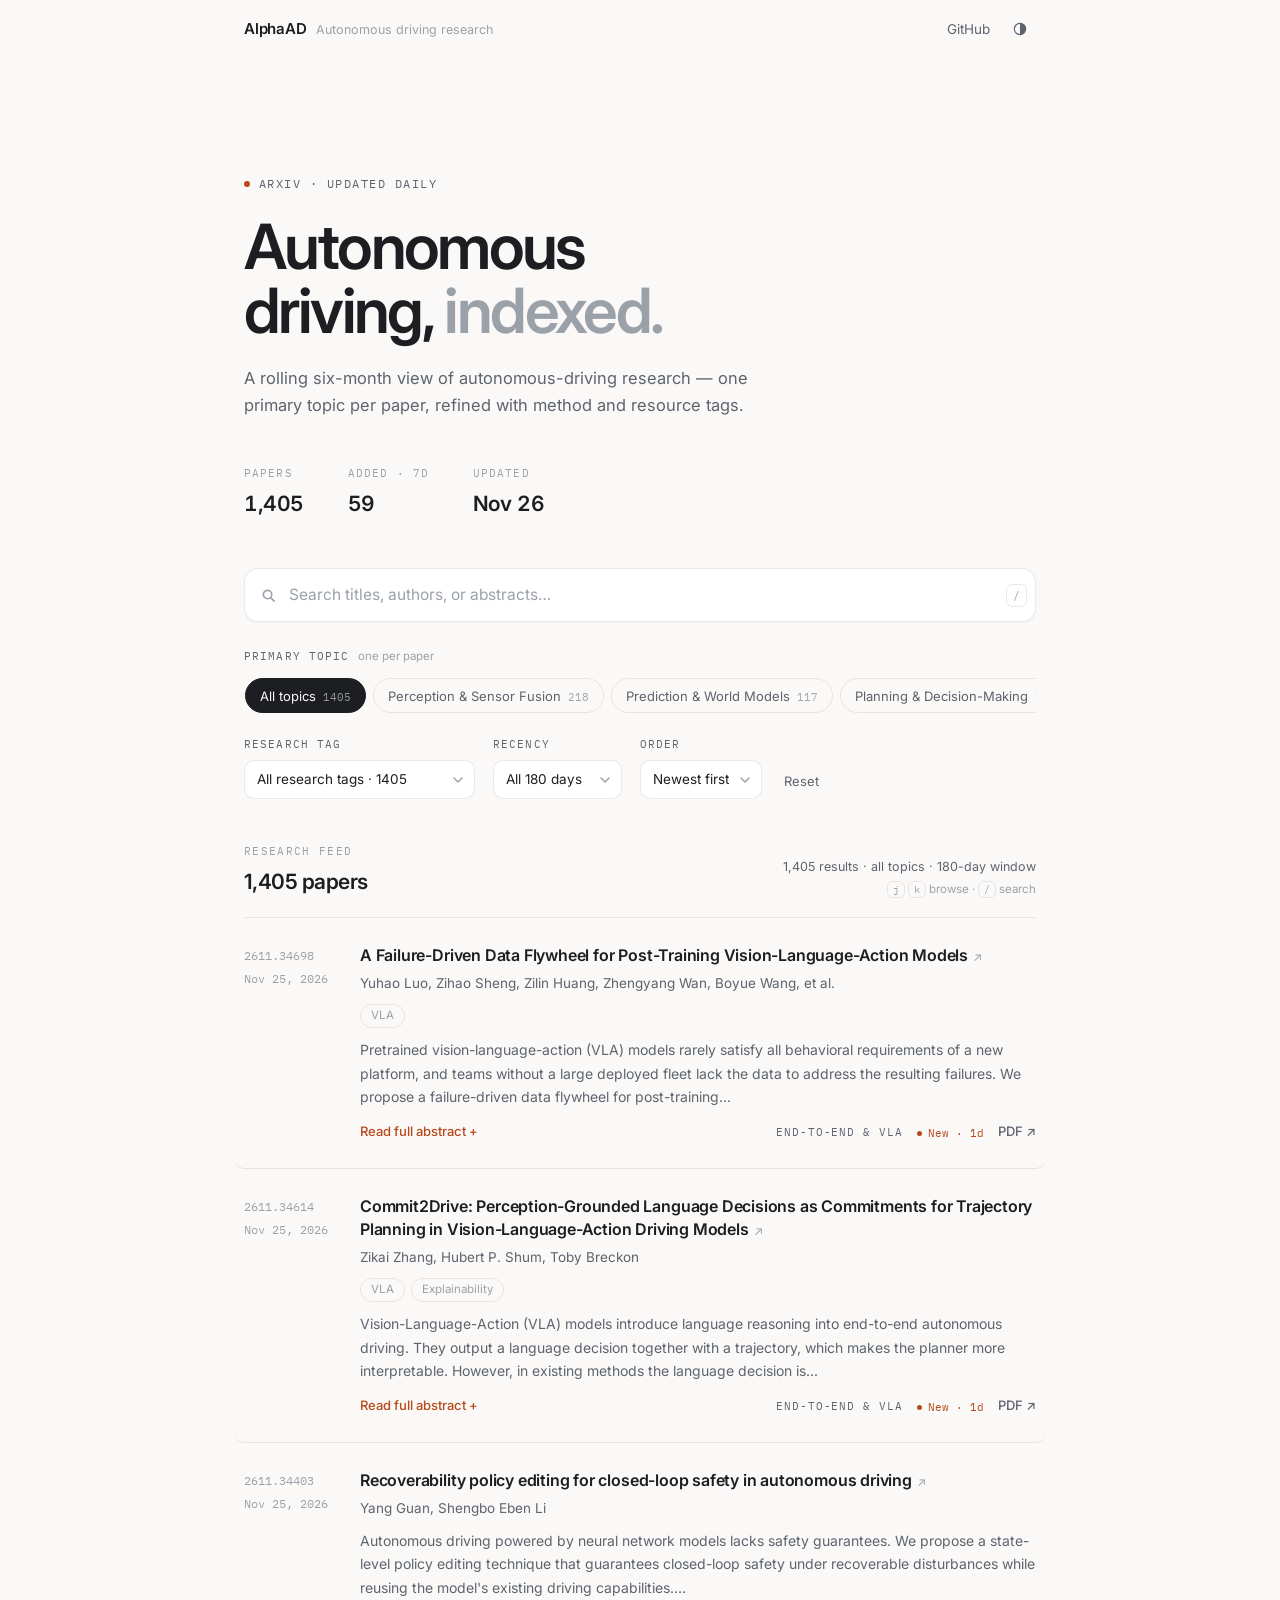
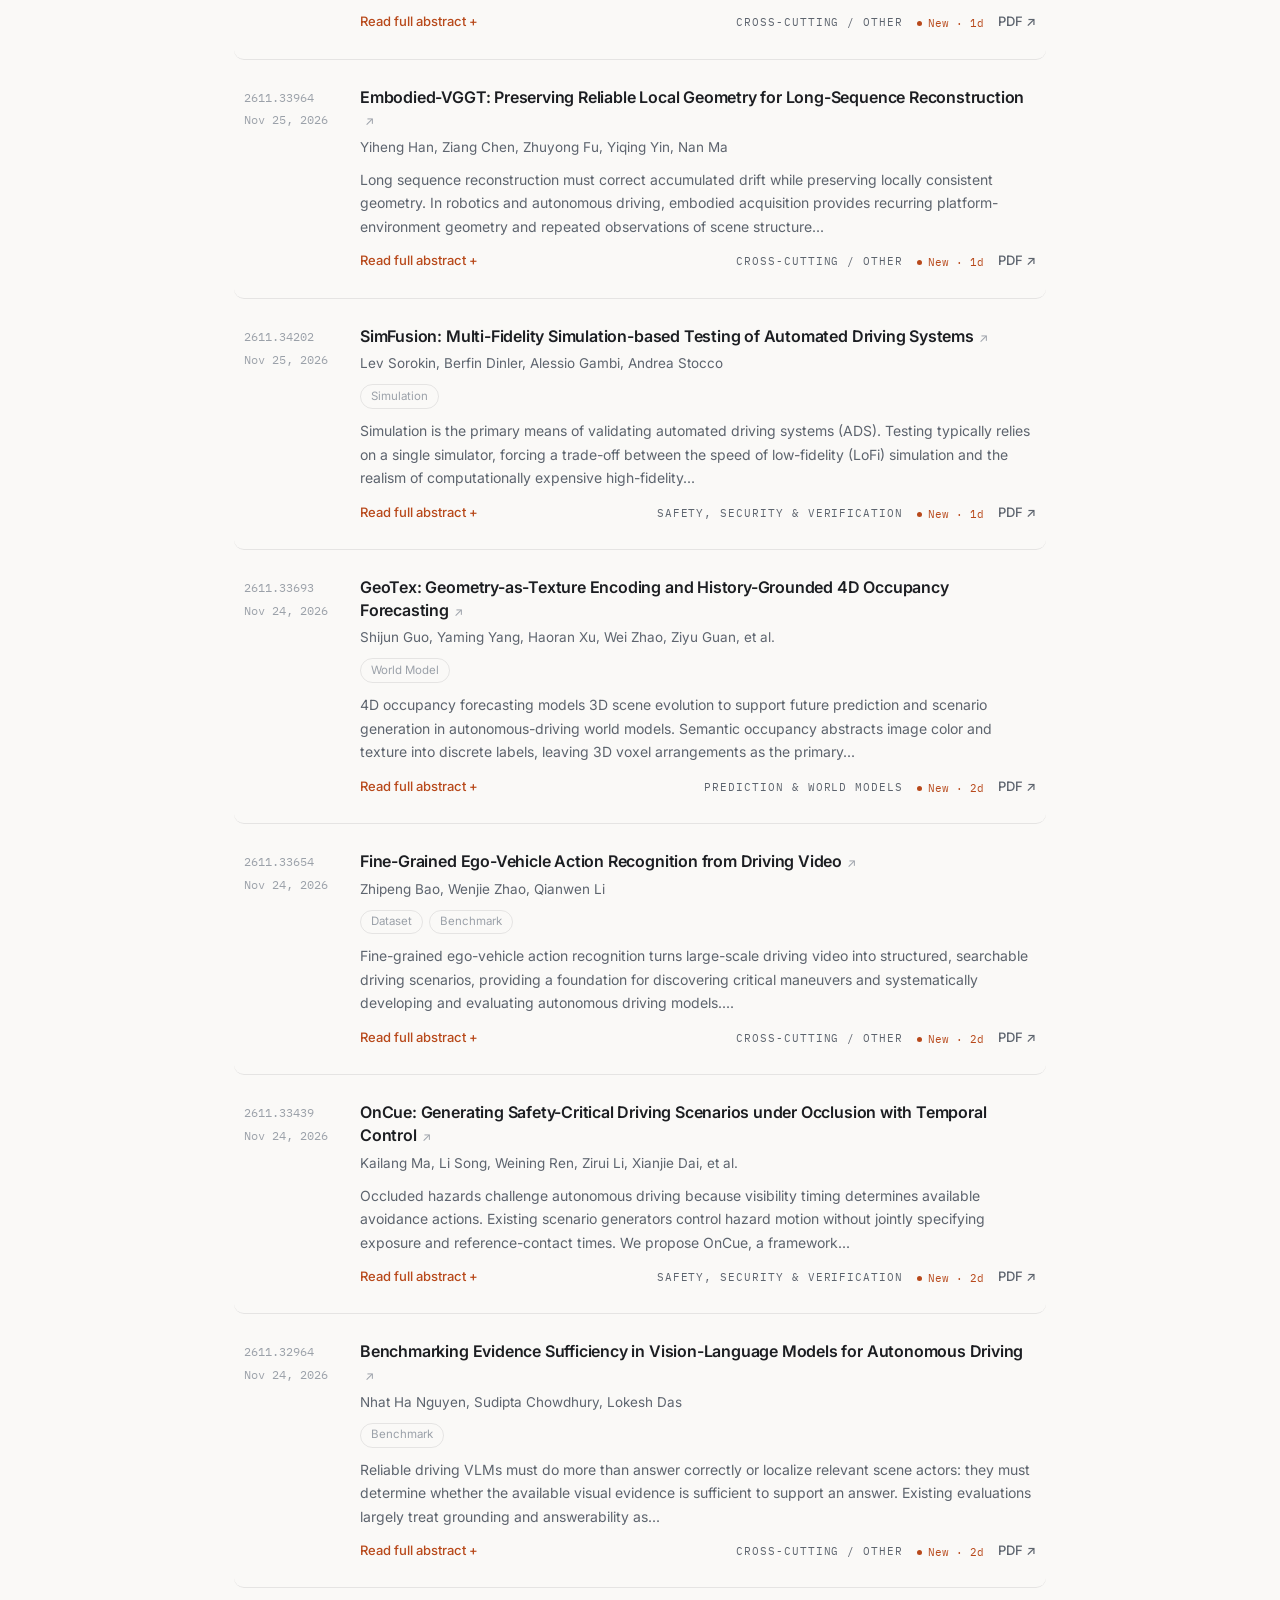
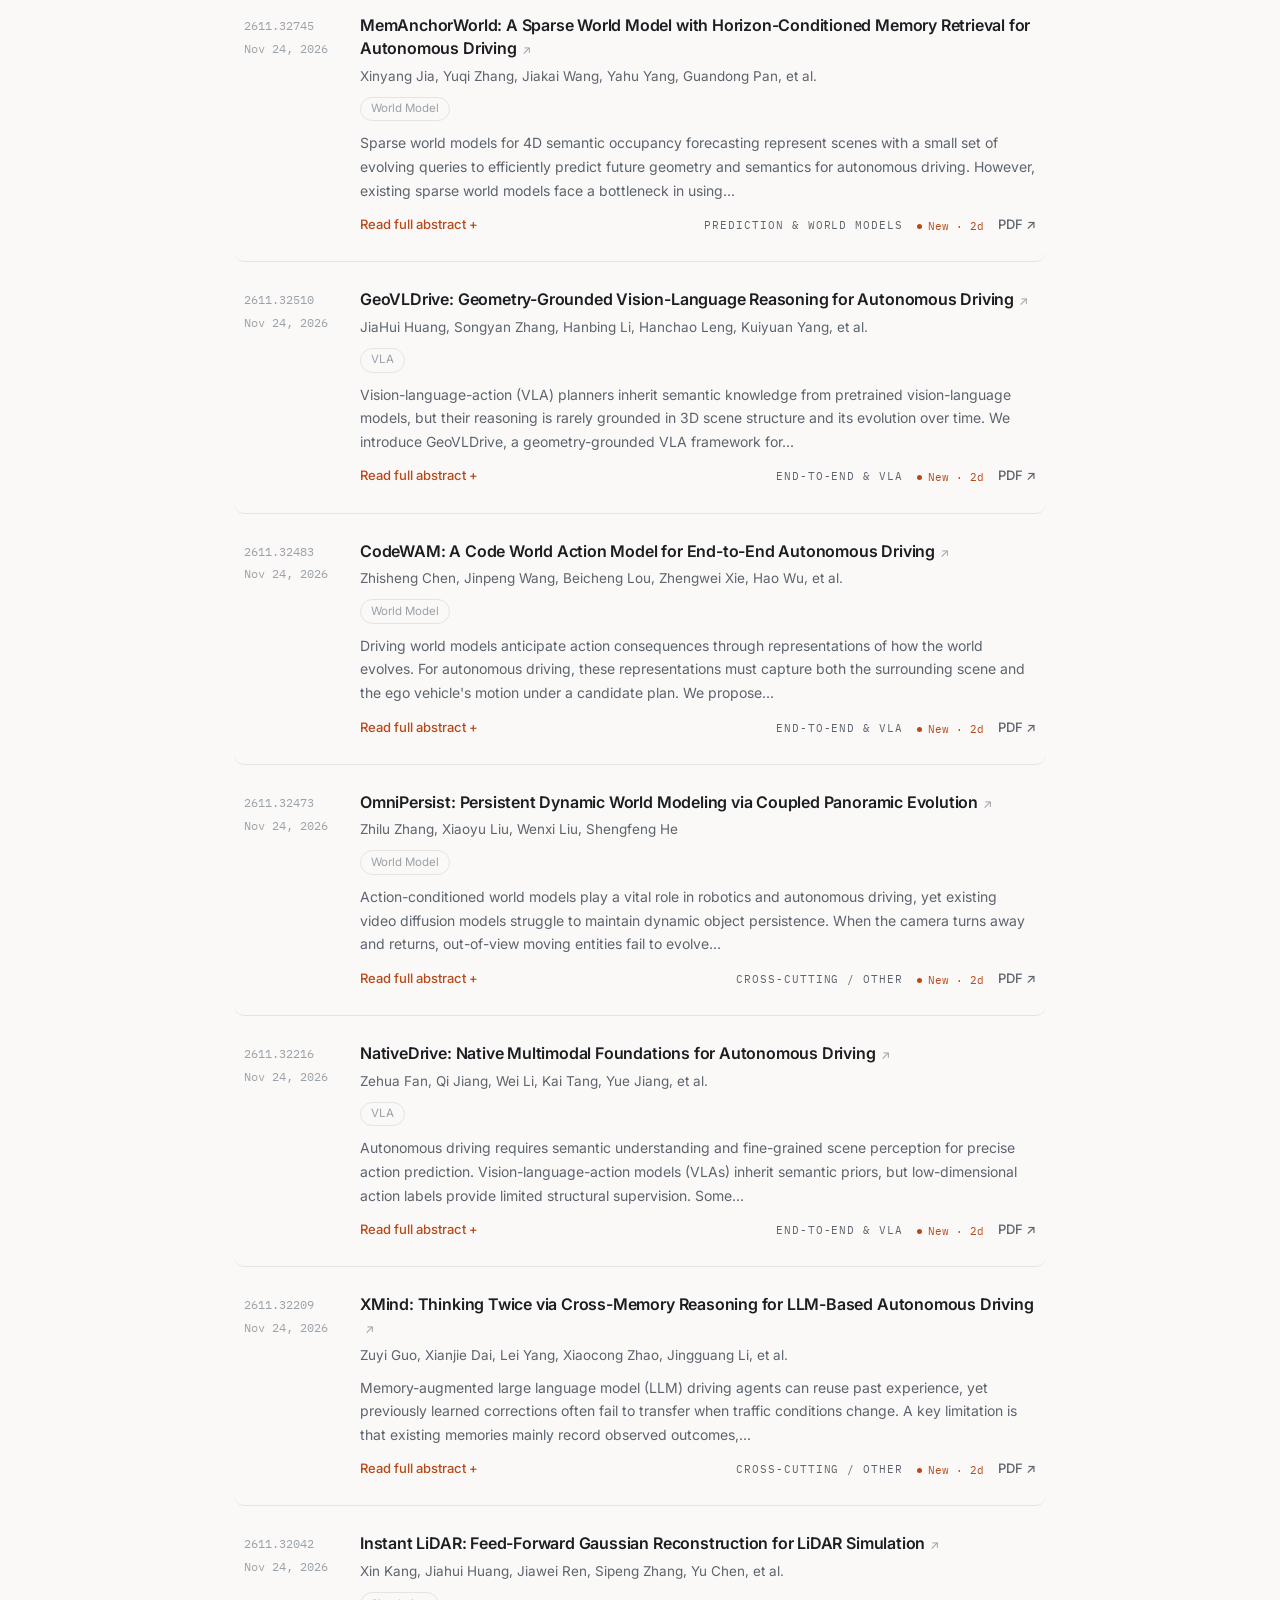
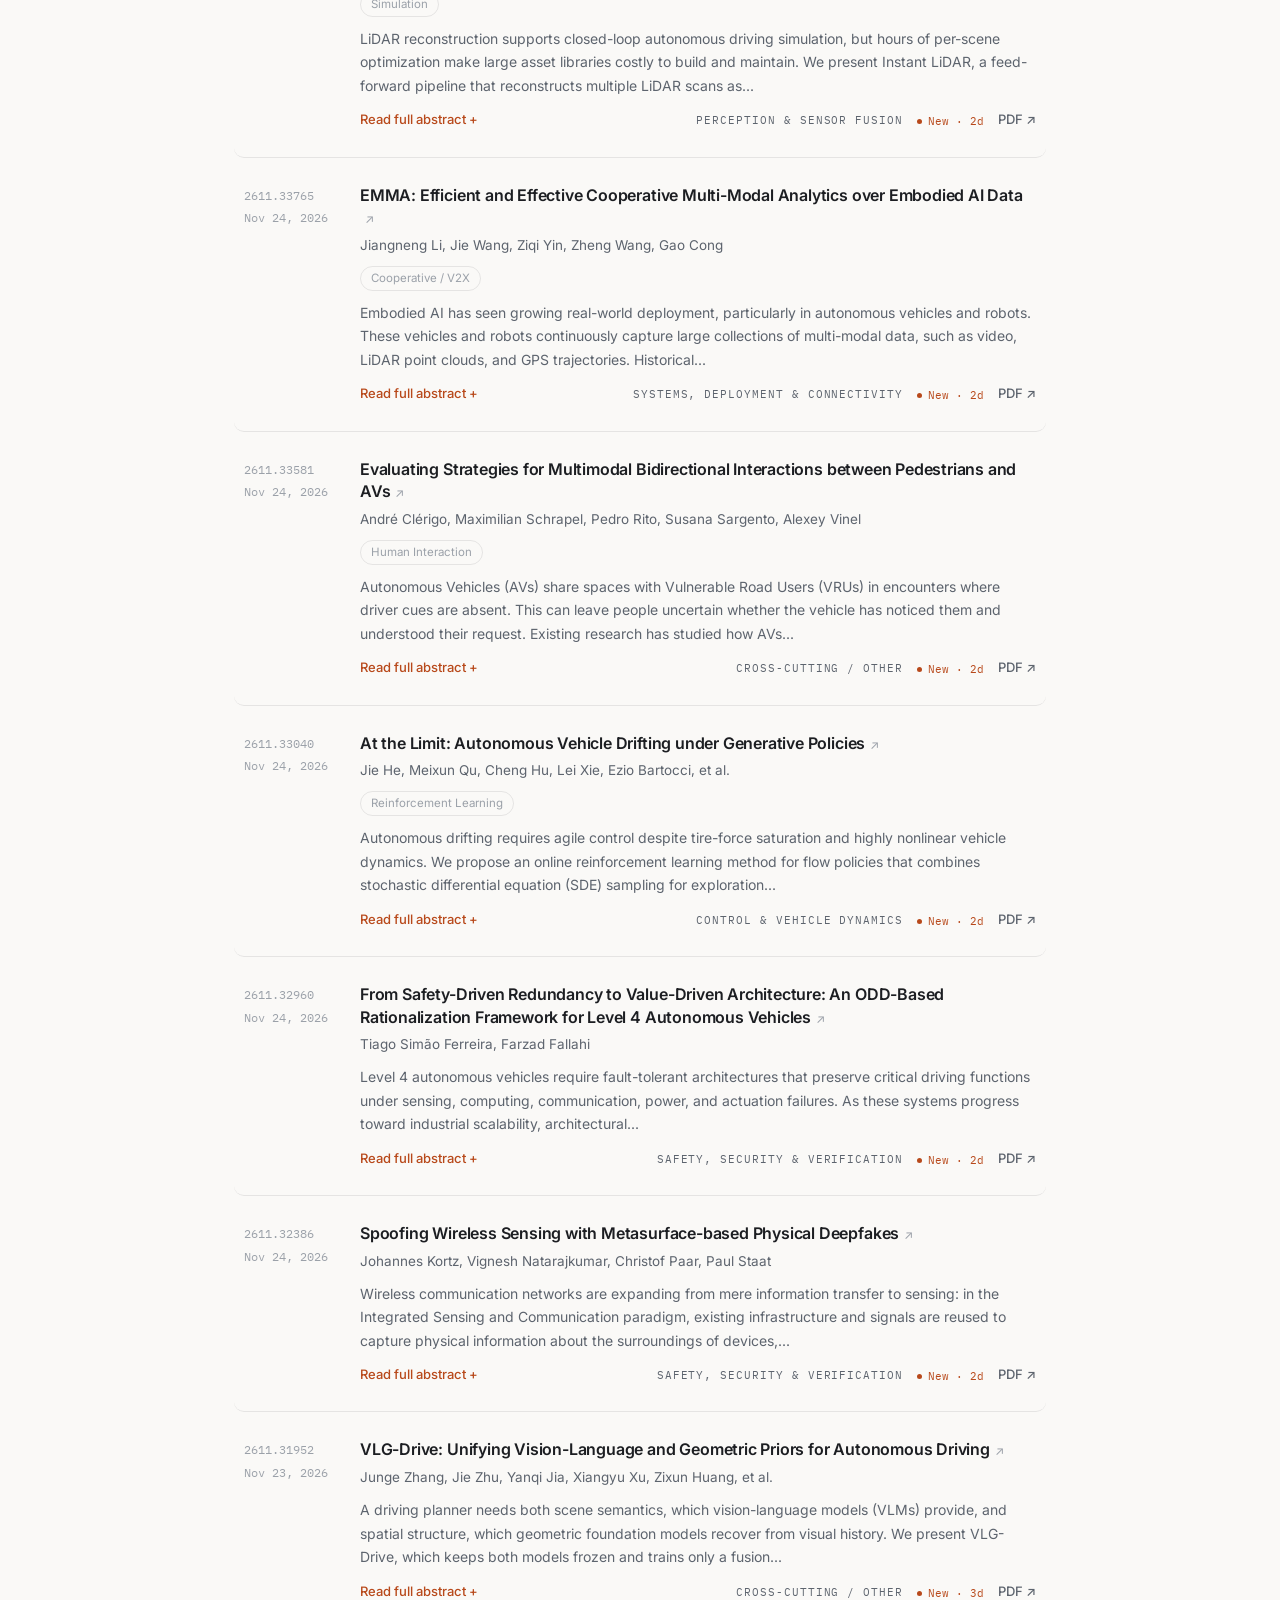
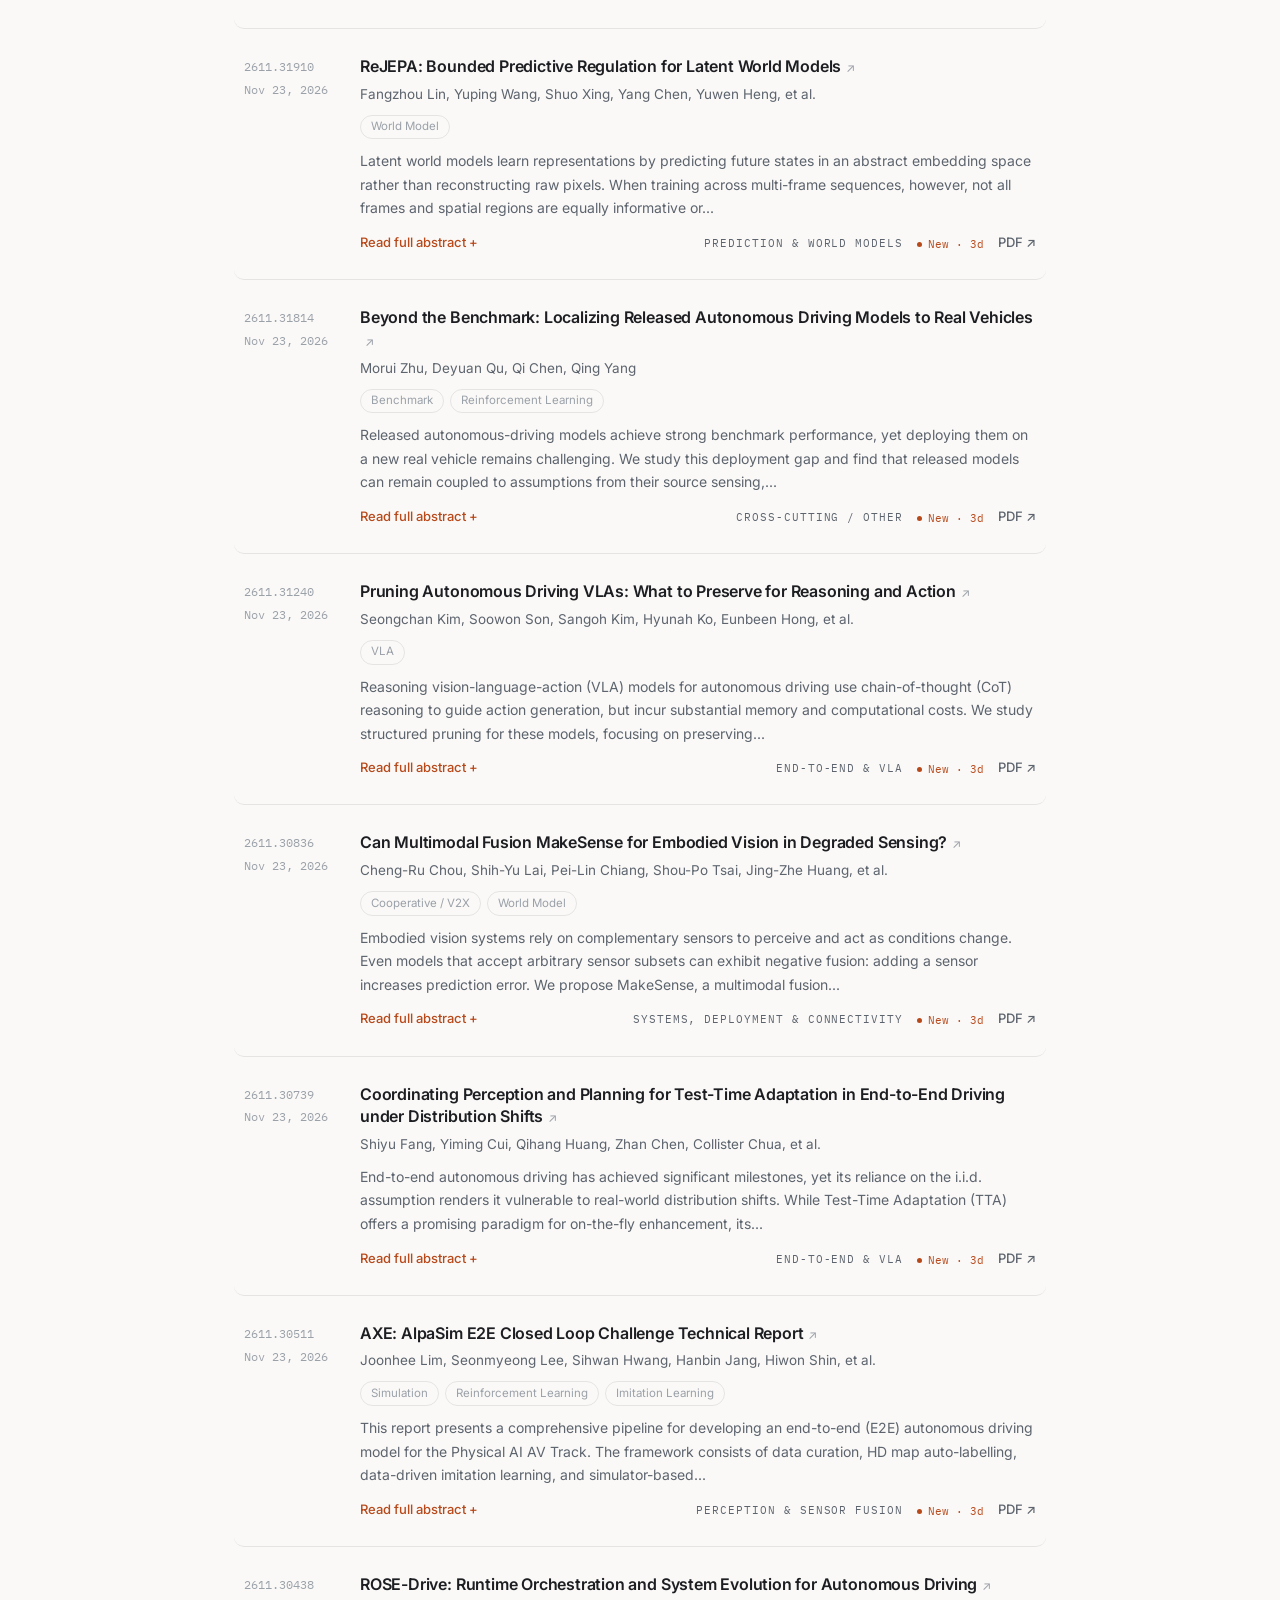
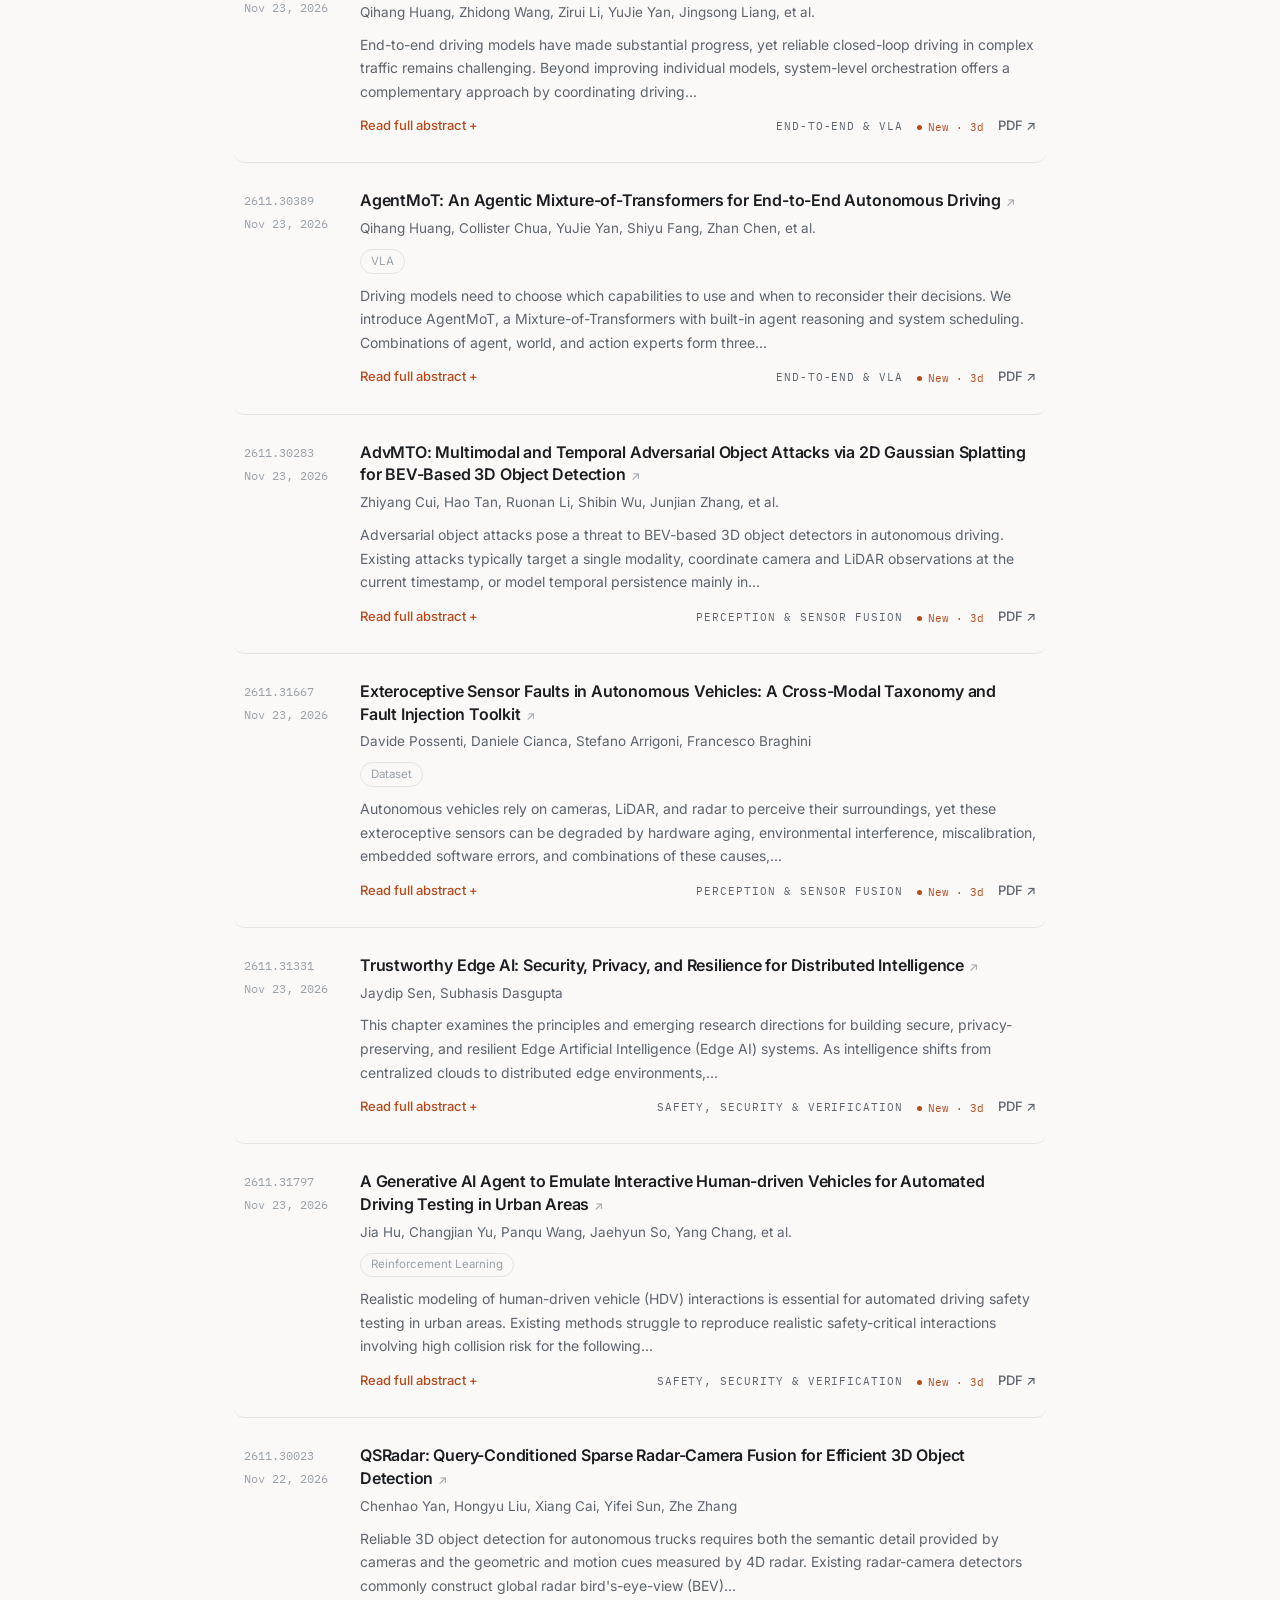
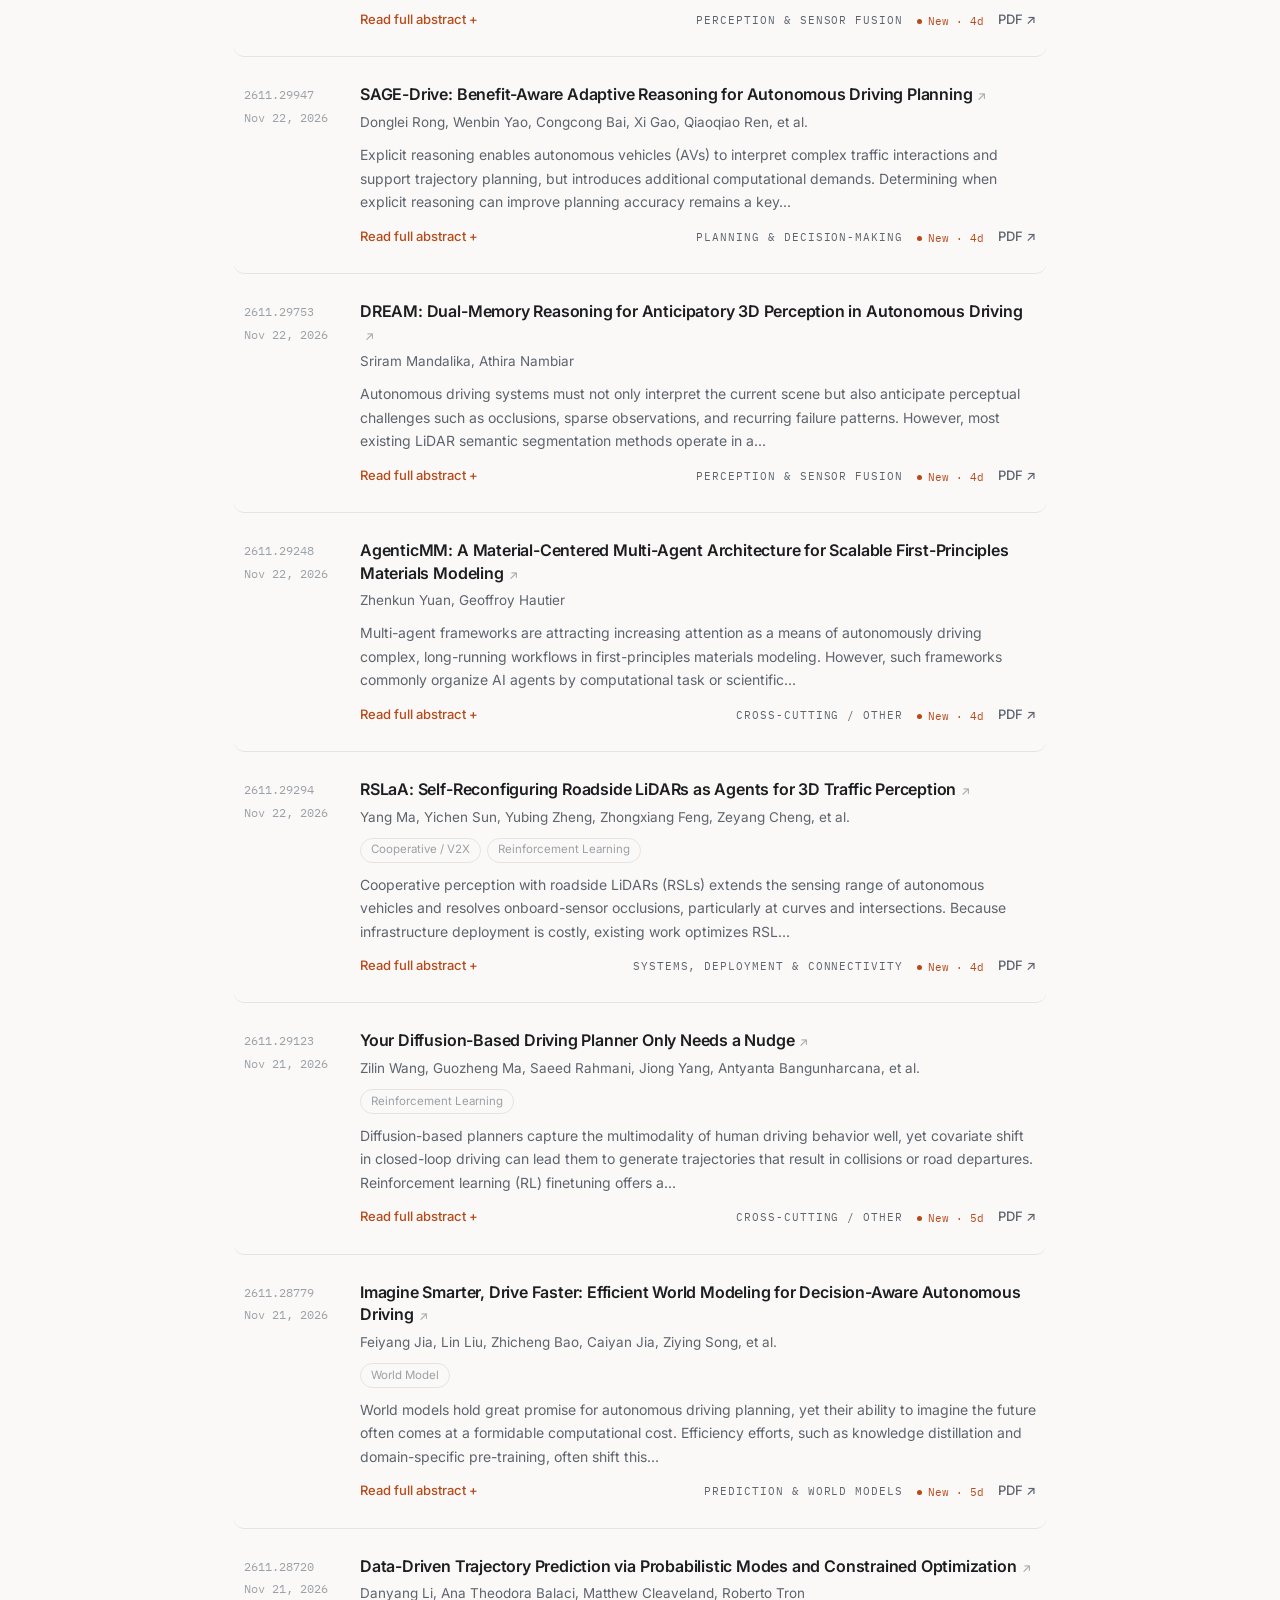
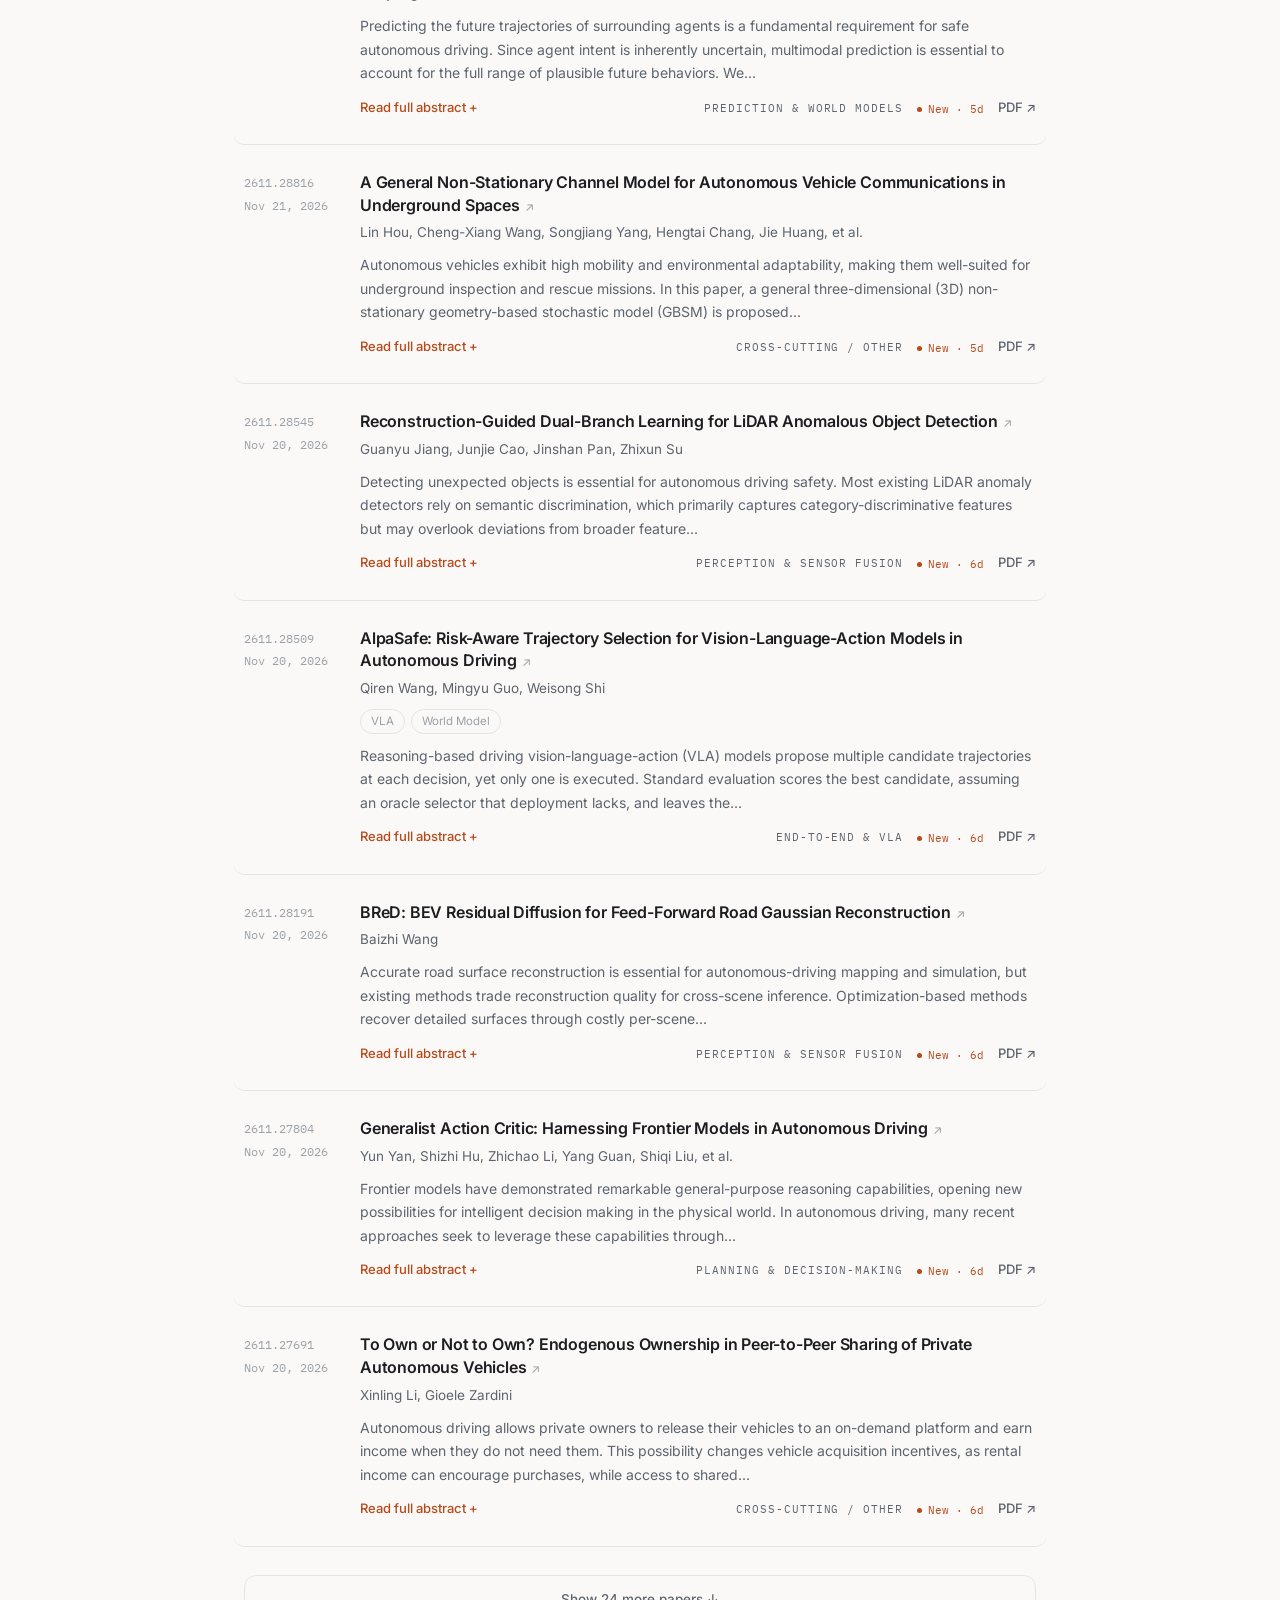
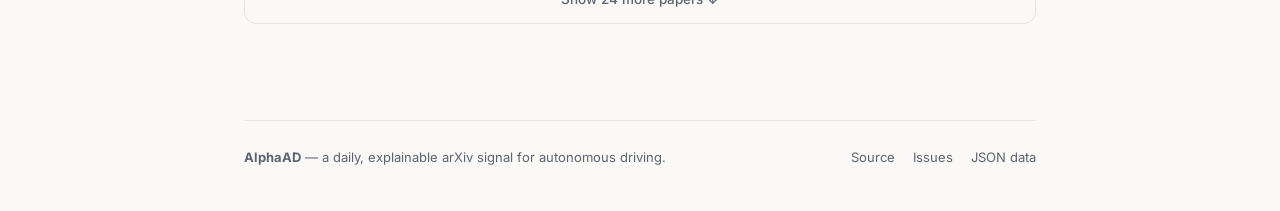
==== commit f1c7073e: "[update] refresh papers 2026-11-26" ====
--- a/site/index.html
+++ b/site/index.html
@@ -67,15 +67,15 @@
           <dl class="signal-board" aria-label="Research index summary">
             <div>
               <dt>Papers</dt>
-              <dd id="total-papers">1,399</dd>
+              <dd id="total-papers">1,405</dd>
             </div>
             <div>
               <dt>Added · 7d</dt>
-              <dd id="new-papers">66</dd>
+              <dd id="new-papers">59</dd>
             </div>
             <div>
               <dt>Updated</dt>
-              <dd id="last-updated">Nov 25</dd>
+              <dd id="last-updated">Nov 26</dd>
             </div>
           </dl>
         </section>
@@ -103,7 +103,7 @@
               <span>Primary topic</span>
               <small>one per paper</small>
             </div>
-            <div class="category-scroller" id="category-filters" aria-label="Filter by primary topic"><button class="category-chip" type="button" data-category="all" aria-pressed="true" disabled>All topics<span class="chip-count" aria-hidden="true">1399</span></button><button class="category-chip" type="button" data-category="Perception &amp; Sensor Fusion" aria-pressed="false" disabled>Perception &amp; Sensor Fusion<span class="chip-count" aria-hidden="true">220</span></button><button class="category-chip" type="button" data-category="Prediction &amp; World Models" aria-pressed="false" disabled>Prediction &amp; World Models<span class="chip-count" aria-hidden="true">117</span></button><button class="category-chip" type="button" data-category="Planning &amp; Decision-Making" aria-pressed="false" disabled>Planning &amp; Decision-Making<span class="chip-count" aria-hidden="true">96</span></button><button class="category-chip" type="button" data-category="Control &amp; Vehicle Dynamics" aria-pressed="false" disabled>Control &amp; Vehicle Dynamics<span class="chip-count" aria-hidden="true">59</span></button><button class="category-chip" type="button" data-category="Mapping &amp; Localization" aria-pressed="false" disabled>Mapping &amp; Localization<span class="chip-count" aria-hidden="true">48</span></button><button class="category-chip" type="button" data-category="End-to-End &amp; VLA" aria-pressed="false" disabled>End-to-End &amp; VLA<span class="chip-count" aria-hidden="true">165</span></button><button class="category-chip" type="button" data-category="Safety, Security &amp; Verification" aria-pressed="false" disabled>Safety, Security &amp; Verification<span class="chip-count" aria-hidden="true">199</span></button><button class="category-chip" type="button" data-category="Systems, Deployment &amp; Connectivity" aria-pressed="false" disabled>Systems, Deployment &amp; Connectivity<span class="chip-count" aria-hidden="true">153</span></button><button class="category-chip" type="button" data-category="Human Factors &amp; Policy" aria-pressed="false" disabled>Human Factors &amp; Policy<span class="chip-count" aria-hidden="true">32</span></button><button class="category-chip" type="button" data-category="Cross-cutting / Other" aria-pressed="false" disabled>Cross-cutting / Other<span class="chip-count" aria-hidden="true">310</span></button></div>
+            <div class="category-scroller" id="category-filters" aria-label="Filter by primary topic"><button class="category-chip" type="button" data-category="all" aria-pressed="true" disabled>All topics<span class="chip-count" aria-hidden="true">1405</span></button><button class="category-chip" type="button" data-category="Perception &amp; Sensor Fusion" aria-pressed="false" disabled>Perception &amp; Sensor Fusion<span class="chip-count" aria-hidden="true">218</span></button><button class="category-chip" type="button" data-category="Prediction &amp; World Models" aria-pressed="false" disabled>Prediction &amp; World Models<span class="chip-count" aria-hidden="true">117</span></button><button class="category-chip" type="button" data-category="Planning &amp; Decision-Making" aria-pressed="false" disabled>Planning &amp; Decision-Making<span class="chip-count" aria-hidden="true">95</span></button><button class="category-chip" type="button" data-category="Control &amp; Vehicle Dynamics" aria-pressed="false" disabled>Control &amp; Vehicle Dynamics<span class="chip-count" aria-hidden="true">59</span></button><button class="category-chip" type="button" data-category="Mapping &amp; Localization" aria-pressed="false" disabled>Mapping &amp; Localization<span class="chip-count" aria-hidden="true">48</span></button><button class="category-chip" type="button" data-category="End-to-End &amp; VLA" aria-pressed="false" disabled>End-to-End &amp; VLA<span class="chip-count" aria-hidden="true">167</span></button><button class="category-chip" type="button" data-category="Safety, Security &amp; Verification" aria-pressed="false" disabled>Safety, Security &amp; Verification<span class="chip-count" aria-hidden="true">201</span></button><button class="category-chip" type="button" data-category="Systems, Deployment &amp; Connectivity" aria-pressed="false" disabled>Systems, Deployment &amp; Connectivity<span class="chip-count" aria-hidden="true">154</span></button><button class="category-chip" type="button" data-category="Human Factors &amp; Policy" aria-pressed="false" disabled>Human Factors &amp; Policy<span class="chip-count" aria-hidden="true">32</span></button><button class="category-chip" type="button" data-category="Cross-cutting / Other" aria-pressed="false" disabled>Cross-cutting / Other<span class="chip-count" aria-hidden="true">314</span></button></div>
           </div>
 
           <div class="select-filters">
@@ -111,7 +111,7 @@
               <span>Research tag</span>
               <select id="tag-filter" disabled>
                 <option value="all">All research tags</option>
-                <option value="Dataset">Dataset · 99</option><option value="Benchmark">Benchmark · 97</option><option value="Simulation">Simulation · 192</option><option value="Synthetic Data">Synthetic Data · 29</option><option value="Cooperative / V2X">Cooperative / V2X · 109</option><option value="VLA">VLA · 90</option><option value="World Model">World Model · 127</option><option value="Reinforcement Learning">Reinforcement Learning · 141</option><option value="Imitation Learning">Imitation Learning · 28</option><option value="Hardware / Real-Time">Hardware / Real-Time · 97</option><option value="Survey">Survey · 28</option><option value="Explainability">Explainability · 103</option><option value="Human Interaction">Human Interaction · 18</option>
+                <option value="Dataset">Dataset · 100</option><option value="Benchmark">Benchmark · 98</option><option value="Simulation">Simulation · 193</option><option value="Synthetic Data">Synthetic Data · 29</option><option value="Cooperative / V2X">Cooperative / V2X · 110</option><option value="VLA">VLA · 92</option><option value="World Model">World Model · 128</option><option value="Reinforcement Learning">Reinforcement Learning · 141</option><option value="Imitation Learning">Imitation Learning · 28</option><option value="Hardware / Real-Time">Hardware / Real-Time · 96</option><option value="Survey">Survey · 28</option><option value="Explainability">Explainability · 104</option><option value="Human Interaction">Human Interaction · 19</option>
               </select>
             </label>
             <label>
@@ -139,10 +139,10 @@
           <header class="results-header">
             <div>
               <p class="section-index">Research feed</p>
-              <h2 id="results-title"><span id="result-count">1,399</span> papers</h2>
+              <h2 id="results-title"><span id="result-count">1,405</span> papers</h2>
             </div>
             <div class="result-meta">
-              <p id="result-context" class="result-context" aria-live="polite">1,399 results · all topics · 180-day window</p>
+              <p id="result-context" class="result-context" aria-live="polite">1,405 results · all topics · 180-day window</p>
               <p class="keyboard-hint" aria-hidden="true"><kbd>j</kbd> <kbd>k</kbd> browse · <kbd>/</kbd> search</p>
             </div>
           </header>
@@ -152,30 +152,30 @@
             <button id="retry-feed" class="text-button" type="button" hidden>Retry</button>
           </div>
 
-          <div class="paper-list" id="paper-list" aria-busy="false"><article class="paper-card is-initial" data-paper-id="2611.32964" data-recency="new"><div class="paper-index">2611.32964<time class="paper-date" datetime="2026-11-24">Nov 24, 2026</time></div><div class="paper-main"><h3><a href="https://arxiv.org/abs/2611.32964" target="_blank" rel="noopener noreferrer" aria-label="Benchmarking Evidence Sufficiency in Vision-Language Models for Autonomous Driving on arXiv (opens in a new tab)">Benchmarking Evidence Sufficiency in Vision-Language Models for Autonomous Driving<span class="title-link-cue" aria-hidden="true">↗</span></a></h3><p class="paper-authors">Nhat Ha Nguyen, Sudipta Chowdhury, Lokesh Das</p><div class="paper-tags" aria-label="Research tags"><button class="paper-tag" type="button" aria-pressed="false" disabled>Benchmark</button></div><p class="paper-abstract" id="abstract-2611-32964">Reliable driving VLMs must do more than answer correctly or localize relevant scene actors: they must determine whether the available visual evidence is sufficient to support an answer. Existing evaluations largely treat grounding and answerability as...</p><div class="paper-foot"><button class="abstract-toggle" type="button" aria-controls="abstract-2611-32964" aria-expanded="false">Read full abstract +</button><div class="paper-meta"><span class="topic-label" title="Automated classification · low confidence · no strong primary-topic signal">Cross-cutting / Other</span><span class="recency-label" data-recency="new">New · 1d</span><div class="paper-links"><a href="https://arxiv.org/pdf/2611.32964.pdf" target="_blank" rel="noopener noreferrer" aria-label="Open PDF for Benchmarking Evidence Sufficiency in Vision-Language Models for Autonomous Driving (opens in a new tab)">PDF  ↗</a></div></div></div></div></article>
-<article class="paper-card is-initial" data-paper-id="2611.32745" data-recency="new"><div class="paper-index">2611.32745<time class="paper-date" datetime="2026-11-24">Nov 24, 2026</time></div><div class="paper-main"><h3><a href="https://arxiv.org/abs/2611.32745" target="_blank" rel="noopener noreferrer" aria-label="MemAnchorWorld: A Sparse World Model with Horizon-Conditioned Memory Retrieval for Autonomous Driving on arXiv (opens in a new tab)">MemAnchorWorld: A Sparse World Model with Horizon-Conditioned Memory Retrieval for Autonomous Driving<span class="title-link-cue" aria-hidden="true">↗</span></a></h3><p class="paper-authors">Xinyang Jia, Yuqi Zhang, Jiakai Wang, Yahu Yang, Guandong Pan, et al.</p><div class="paper-tags" aria-label="Research tags"><button class="paper-tag" type="button" aria-pressed="false" disabled>World Model</button></div><p class="paper-abstract" id="abstract-2611-32745">Sparse world models for 4D semantic occupancy forecasting represent scenes with a small set of evolving queries to efficiently predict future geometry and semantics for autonomous driving. However, existing sparse world models face a bottleneck in using...</p><div class="paper-foot"><button class="abstract-toggle" type="button" aria-controls="abstract-2611-32745" aria-expanded="false">Read full abstract +</button><div class="paper-meta"><span class="topic-label" title="Automated classification · high confidence · abstract: forecasting; title: world model; abstract: world model">Prediction &amp; World Models</span><span class="recency-label" data-recency="new">New · 1d</span><div class="paper-links"><a href="https://arxiv.org/pdf/2611.32745.pdf" target="_blank" rel="noopener noreferrer" aria-label="Open PDF for MemAnchorWorld: A Sparse World Model with Horizon-Conditioned Memory Retrieval for Autonomous Driving (opens in a new tab)">PDF  ↗</a></div></div></div></div></article>
-<article class="paper-card is-initial" data-paper-id="2611.32510" data-recency="new"><div class="paper-index">2611.32510<time class="paper-date" datetime="2026-11-24">Nov 24, 2026</time></div><div class="paper-main"><h3><a href="https://arxiv.org/abs/2611.32510" target="_blank" rel="noopener noreferrer" aria-label="GeoVLDrive: Geometry-Grounded Vision-Language Reasoning for Autonomous Driving on arXiv (opens in a new tab)">GeoVLDrive: Geometry-Grounded Vision-Language Reasoning for Autonomous Driving<span class="title-link-cue" aria-hidden="true">↗</span></a></h3><p class="paper-authors">JiaHui Huang, Songyan Zhang, Hanbing Li, Hanchao Leng, Kuiyuan Yang, et al.</p><div class="paper-tags" aria-label="Research tags"><button class="paper-tag" type="button" aria-pressed="false" disabled>VLA</button></div><p class="paper-abstract" id="abstract-2611-32510">Vision-language-action (VLA) planners inherit semantic knowledge from pretrained vision-language models, but their reasoning is rarely grounded in 3D scene structure and its evolution over time. We introduce GeoVLDrive, a geometry-grounded VLA framework for...</p><div class="paper-foot"><button class="abstract-toggle" type="button" aria-controls="abstract-2611-32510" aria-expanded="false">Read full abstract +</button><div class="paper-meta"><span class="topic-label" title="Automated classification · low confidence · abstract: vision-language-action">End-to-End &amp; VLA</span><span class="recency-label" data-recency="new">New · 1d</span><div class="paper-links"><a href="https://arxiv.org/pdf/2611.32510.pdf" target="_blank" rel="noopener noreferrer" aria-label="Open PDF for GeoVLDrive: Geometry-Grounded Vision-Language Reasoning for Autonomous Driving (opens in a new tab)">PDF  ↗</a></div></div></div></div></article>
-<article class="paper-card is-initial" data-paper-id="2611.32483" data-recency="new"><div class="paper-index">2611.32483<time class="paper-date" datetime="2026-11-24">Nov 24, 2026</time></div><div class="paper-main"><h3><a href="https://arxiv.org/abs/2611.32483" target="_blank" rel="noopener noreferrer" aria-label="CodeWAM: A Code World Action Model for End-to-End Autonomous Driving on arXiv (opens in a new tab)">CodeWAM: A Code World Action Model for End-to-End Autonomous Driving<span class="title-link-cue" aria-hidden="true">↗</span></a></h3><p class="paper-authors">Zhisheng Chen, Jinpeng Wang, Beicheng Lou, Zhengwei Xie, Hao Wu, et al.</p><div class="paper-tags" aria-label="Research tags"><button class="paper-tag" type="button" aria-pressed="false" disabled>World Model</button></div><p class="paper-abstract" id="abstract-2611-32483">Driving world models anticipate action consequences through representations of how the world evolves. For autonomous driving, these representations must capture both the surrounding scene and the ego vehicle&#x27;s motion under a candidate plan. We propose...</p><div class="paper-foot"><button class="abstract-toggle" type="button" aria-controls="abstract-2611-32483" aria-expanded="false">Read full abstract +</button><div class="paper-meta"><span class="topic-label" title="Automated classification · high confidence · title: end-to-end driving; title: end-to-end">End-to-End &amp; VLA</span><span class="recency-label" data-recency="new">New · 1d</span><div class="paper-links"><a href="https://arxiv.org/pdf/2611.32483.pdf" target="_blank" rel="noopener noreferrer" aria-label="Open PDF for CodeWAM: A Code World Action Model for End-to-End Autonomous Driving (opens in a new tab)">PDF  ↗</a></div></div></div></div></article>
-<article class="paper-card is-initial" data-paper-id="2611.32473" data-recency="new"><div class="paper-index">2611.32473<time class="paper-date" datetime="2026-11-24">Nov 24, 2026</time></div><div class="paper-main"><h3><a href="https://arxiv.org/abs/2611.32473" target="_blank" rel="noopener noreferrer" aria-label="OmniPersist: Persistent Dynamic World Modeling via Coupled Panoramic Evolution on arXiv (opens in a new tab)">OmniPersist: Persistent Dynamic World Modeling via Coupled Panoramic Evolution<span class="title-link-cue" aria-hidden="true">↗</span></a></h3><p class="paper-authors">Zhilu Zhang, Xiaoyu Liu, Wenxi Liu, Shengfeng He</p><div class="paper-tags" aria-label="Research tags"><button class="paper-tag" type="button" aria-pressed="false" disabled>World Model</button></div><p class="paper-abstract" id="abstract-2611-32473">Action-conditioned world models play a vital role in robotics and autonomous driving, yet existing video diffusion models struggle to maintain dynamic object persistence. When the camera turns away and returns, out-of-view moving entities fail to evolve...</p><div class="paper-foot"><button class="abstract-toggle" type="button" aria-controls="abstract-2611-32473" aria-expanded="false">Read full abstract +</button><div class="paper-meta"><span class="topic-label" title="Automated classification · low confidence · Prediction &amp; World Models: abstract: world model; Control &amp; Vehicle Dynamics: abstract: control">Cross-cutting / Other</span><span class="recency-label" data-recency="new">New · 1d</span><div class="paper-links"><a href="https://arxiv.org/pdf/2611.32473.pdf" target="_blank" rel="noopener noreferrer" aria-label="Open PDF for OmniPersist: Persistent Dynamic World Modeling via Coupled Panoramic Evolution (opens in a new tab)">PDF  ↗</a></div></div></div></div></article>
-<article class="paper-card is-initial" data-paper-id="2611.32216" data-recency="new"><div class="paper-index">2611.32216<time class="paper-date" datetime="2026-11-24">Nov 24, 2026</time></div><div class="paper-main"><h3><a href="https://arxiv.org/abs/2611.32216" target="_blank" rel="noopener noreferrer" aria-label="NativeDrive: Native Multimodal Foundations for Autonomous Driving on arXiv (opens in a new tab)">NativeDrive: Native Multimodal Foundations for Autonomous Driving<span class="title-link-cue" aria-hidden="true">↗</span></a></h3><p class="paper-authors">Zehua Fan, Qi Jiang, Wei Li, Kai Tang, Yue Jiang, et al.</p><div class="paper-tags" aria-label="Research tags"><button class="paper-tag" type="button" aria-pressed="false" disabled>VLA</button></div><p class="paper-abstract" id="abstract-2611-32216">Autonomous driving requires semantic understanding and fine-grained scene perception for precise action prediction. Vision-language-action models (VLAs) inherit semantic priors, but low-dimensional action labels provide limited structural supervision. Some...</p><div class="paper-foot"><button class="abstract-toggle" type="button" aria-controls="abstract-2611-32216" aria-expanded="false">Read full abstract +</button><div class="paper-meta"><span class="topic-label" title="Automated classification · low confidence · abstract: vision-language-action">End-to-End &amp; VLA</span><span class="recency-label" data-recency="new">New · 1d</span><div class="paper-links"><a href="https://arxiv.org/pdf/2611.32216.pdf" target="_blank" rel="noopener noreferrer" aria-label="Open PDF for NativeDrive: Native Multimodal Foundations for Autonomous Driving (opens in a new tab)">PDF  ↗</a></div></div></div></div></article>
-<article class="paper-card is-initial" data-paper-id="2611.32209" data-recency="new"><div class="paper-index">2611.32209<time class="paper-date" datetime="2026-11-24">Nov 24, 2026</time></div><div class="paper-main"><h3><a href="https://arxiv.org/abs/2611.32209" target="_blank" rel="noopener noreferrer" aria-label="XMind: Thinking Twice via Cross-Memory Reasoning for LLM-Based Autonomous Driving on arXiv (opens in a new tab)">XMind: Thinking Twice via Cross-Memory Reasoning for LLM-Based Autonomous Driving<span class="title-link-cue" aria-hidden="true">↗</span></a></h3><p class="paper-authors">Zuyi Guo, Xianjie Dai, Lei Yang, Xiaocong Zhao, Jingguang Li, et al.</p><p class="paper-abstract" id="abstract-2611-32209">Memory-augmented large language model (LLM) driving agents can reuse past experience, yet previously learned corrections often fail to transfer when traffic conditions change. A key limitation is that existing memories mainly record observed outcomes,...</p><div class="paper-foot"><button class="abstract-toggle" type="button" aria-controls="abstract-2611-32209" aria-expanded="false">Read full abstract +</button><div class="paper-meta"><span class="topic-label" title="Automated classification · low confidence · Safety, Security &amp; Verification: abstract: verification">Cross-cutting / Other</span><span class="recency-label" data-recency="new">New · 1d</span><div class="paper-links"><a href="https://arxiv.org/pdf/2611.32209.pdf" target="_blank" rel="noopener noreferrer" aria-label="Open PDF for XMind: Thinking Twice via Cross-Memory Reasoning for LLM-Based Autonomous Driving (opens in a new tab)">PDF  ↗</a></div></div></div></div></article>
-<article class="paper-card is-initial" data-paper-id="2611.32042" data-recency="new"><div class="paper-index">2611.32042<time class="paper-date" datetime="2026-11-24">Nov 24, 2026</time></div><div class="paper-main"><h3><a href="https://arxiv.org/abs/2611.32042" target="_blank" rel="noopener noreferrer" aria-label="Instant LiDAR: Feed-Forward Gaussian Reconstruction for LiDAR Simulation on arXiv (opens in a new tab)">Instant LiDAR: Feed-Forward Gaussian Reconstruction for LiDAR Simulation<span class="title-link-cue" aria-hidden="true">↗</span></a></h3><p class="paper-authors">Xin Kang, Jiahui Huang, Jiawei Ren, Sipeng Zhang, Yu Chen, et al.</p><div class="paper-tags" aria-label="Research tags"><button class="paper-tag" type="button" aria-pressed="false" disabled>Simulation</button></div><p class="paper-abstract" id="abstract-2611-32042">LiDAR reconstruction supports closed-loop autonomous driving simulation, but hours of per-scene optimization make large asset libraries costly to build and maintain. We present Instant LiDAR, a feed-forward pipeline that reconstructs multiple LiDAR scans as...</p><div class="paper-foot"><button class="abstract-toggle" type="button" aria-controls="abstract-2611-32042" aria-expanded="false">Read full abstract +</button><div class="paper-meta"><span class="topic-label" title="Automated classification · medium confidence · title: LiDAR; abstract: LiDAR">Perception &amp; Sensor Fusion</span><span class="recency-label" data-recency="new">New · 1d</span><div class="paper-links"><a href="https://arxiv.org/pdf/2611.32042.pdf" target="_blank" rel="noopener noreferrer" aria-label="Open PDF for Instant LiDAR: Feed-Forward Gaussian Reconstruction for LiDAR Simulation (opens in a new tab)">PDF  ↗</a></div></div></div></div></article>
-<article class="paper-card is-initial" data-paper-id="2611.33040" data-recency="new"><div class="paper-index">2611.33040<time class="paper-date" datetime="2026-11-24">Nov 24, 2026</time></div><div class="paper-main"><h3><a href="https://arxiv.org/abs/2611.33040" target="_blank" rel="noopener noreferrer" aria-label="At the Limit: Autonomous Vehicle Drifting under Generative Policies on arXiv (opens in a new tab)">At the Limit: Autonomous Vehicle Drifting under Generative Policies<span class="title-link-cue" aria-hidden="true">↗</span></a></h3><p class="paper-authors">Jie He, Meixun Qu, Cheng Hu, Lei Xie, Ezio Bartocci, et al.</p><div class="paper-tags" aria-label="Research tags"><button class="paper-tag" type="button" aria-pressed="false" disabled>Reinforcement Learning</button></div><p class="paper-abstract" id="abstract-2611-33040">Autonomous drifting requires agile control despite tire-force saturation and highly nonlinear vehicle dynamics. We propose an online reinforcement learning method for flow policies that combines stochastic differential equation (SDE) sampling for exploration...</p><div class="paper-foot"><button class="abstract-toggle" type="button" aria-controls="abstract-2611-33040" aria-expanded="false">Read full abstract +</button><div class="paper-meta"><span class="topic-label" title="Automated classification · low confidence · abstract: vehicle dynamics; abstract: control">Control &amp; Vehicle Dynamics</span><span class="recency-label" data-recency="new">New · 1d</span><div class="paper-links"><a href="https://arxiv.org/pdf/2611.33040.pdf" target="_blank" rel="noopener noreferrer" aria-label="Open PDF for At the Limit: Autonomous Vehicle Drifting under Generative Policies (opens in a new tab)">PDF  ↗</a></div></div></div></div></article>
-<article class="paper-card is-initial" data-paper-id="2611.32960" data-recency="new"><div class="paper-index">2611.32960<time class="paper-date" datetime="2026-11-24">Nov 24, 2026</time></div><div class="paper-main"><h3><a href="https://arxiv.org/abs/2611.32960" target="_blank" rel="noopener noreferrer" aria-label="From Safety-Driven Redundancy to Value-Driven Architecture: An ODD-Based Rationalization Framework for Level 4 Autonomous Vehicles on arXiv (opens in a new tab)">From Safety-Driven Redundancy to Value-Driven Architecture: An ODD-Based Rationalization Framework for Level 4 Autonomous Vehicles<span class="title-link-cue" aria-hidden="true">↗</span></a></h3><p class="paper-authors">Tiago Simão Ferreira, Farzad Fallahi</p><p class="paper-abstract" id="abstract-2611-32960">Level 4 autonomous vehicles require fault-tolerant architectures that preserve critical driving functions under sensing, computing, communication, power, and actuation failures. As these systems progress toward industrial scalability, architectural...</p><div class="paper-foot"><button class="abstract-toggle" type="button" aria-controls="abstract-2611-32960" aria-expanded="false">Read full abstract +</button><div class="paper-meta"><span class="topic-label" title="Automated classification · high confidence · title: safety; abstract: safety; abstract: validation or testing">Safety, Security &amp; Verification</span><span class="recency-label" data-recency="new">New · 1d</span><div class="paper-links"><a href="https://arxiv.org/pdf/2611.32960.pdf" target="_blank" rel="noopener noreferrer" aria-label="Open PDF for From Safety-Driven Redundancy to Value-Driven Architecture: An ODD-Based Rationalization Framework for Level 4 Autonomous Vehicles (opens in a new tab)">PDF  ↗</a></div></div></div></div></article>
-<article class="paper-card is-initial" data-paper-id="2611.32386" data-recency="new"><div class="paper-index">2611.32386<time class="paper-date" datetime="2026-11-24">Nov 24, 2026</time></div><div class="paper-main"><h3><a href="https://arxiv.org/abs/2611.32386" target="_blank" rel="noopener noreferrer" aria-label="Spoofing Wireless Sensing with Metasurfase-based Physical Deepfakes on arXiv (opens in a new tab)">Spoofing Wireless Sensing with Metasurfase-based Physical Deepfakes<span class="title-link-cue" aria-hidden="true">↗</span></a></h3><p class="paper-authors">Johannes Kortz, Vignesh Natarajkumar, Christof Paar, Paul Staat</p><p class="paper-abstract" id="abstract-2611-32386">Wireless communication networks are expanding from mere information transfer to sensing: in the Integrated Sensing and Communication paradigm, existing infrastructure and signals are reused to capture physical information about the surroundings of devices,...</p><div class="paper-foot"><button class="abstract-toggle" type="button" aria-controls="abstract-2611-32386" aria-expanded="false">Read full abstract +</button><div class="paper-meta"><span class="topic-label" title="Automated classification · high confidence · abstract: security; title: attack or threat; abstract: attack or threat">Safety, Security &amp; Verification</span><span class="recency-label" data-recency="new">New · 1d</span><div class="paper-links"><a href="https://arxiv.org/pdf/2611.32386.pdf" target="_blank" rel="noopener noreferrer" aria-label="Open PDF for Spoofing Wireless Sensing with Metasurfase-based Physical Deepfakes (opens in a new tab)">PDF  ↗</a></div></div></div></div></article>
-<article class="paper-card is-initial" data-paper-id="2611.31952" data-recency="new"><div class="paper-index">2611.31952<time class="paper-date" datetime="2026-11-23">Nov 23, 2026</time></div><div class="paper-main"><h3><a href="https://arxiv.org/abs/2611.31952" target="_blank" rel="noopener noreferrer" aria-label="VLG-Drive: Unifying Vision-Language and Geometric Priors for Autonomous Driving on arXiv (opens in a new tab)">VLG-Drive: Unifying Vision-Language and Geometric Priors for Autonomous Driving<span class="title-link-cue" aria-hidden="true">↗</span></a></h3><p class="paper-authors">Junge Zhang, Jie Zhu, Yanqi Jia, Xiangyu Xu, Zixun Huang, et al.</p><p class="paper-abstract" id="abstract-2611-31952">A driving planner needs both scene semantics, which vision-language models (VLMs) provide, and spatial structure, which geometric foundation models recover from visual history. We present VLG-Drive, which keeps both models frozen and trains only a fusion...</p><div class="paper-foot"><button class="abstract-toggle" type="button" aria-controls="abstract-2611-31952" aria-expanded="false">Read full abstract +</button><div class="paper-meta"><span class="topic-label" title="Automated classification · low confidence · Planning &amp; Decision-Making: abstract: planning; Perception &amp; Sensor Fusion: abstract: camera">Cross-cutting / Other</span><span class="recency-label" data-recency="new">New · 2d</span><div class="paper-links"><a href="https://arxiv.org/pdf/2611.31952.pdf" target="_blank" rel="noopener noreferrer" aria-label="Open PDF for VLG-Drive: Unifying Vision-Language and Geometric Priors for Autonomous Driving (opens in a new tab)">PDF  ↗</a></div></div></div></div></article>
-<article class="paper-card is-initial" data-paper-id="2611.31910" data-recency="new"><div class="paper-index">2611.31910<time class="paper-date" datetime="2026-11-23">Nov 23, 2026</time></div><div class="paper-main"><h3><a href="https://arxiv.org/abs/2611.31910" target="_blank" rel="noopener noreferrer" aria-label="ReJEPA: Bounded Predictive Regulation for Latent World Models on arXiv (opens in a new tab)">ReJEPA: Bounded Predictive Regulation for Latent World Models<span class="title-link-cue" aria-hidden="true">↗</span></a></h3><p class="paper-authors">Fangzhou Lin, Yuping Wang, Shuo Xing, Yang Chen, Yuwen Heng, et al.</p><div class="paper-tags" aria-label="Research tags"><button class="paper-tag" type="button" aria-pressed="false" disabled>World Model</button></div><p class="paper-abstract" id="abstract-2611-31910">Latent world models learn representations by predicting future states in an abstract embedding space rather than reconstructing raw pixels. When training across multi-frame sequences, however, not all frames and spatial regions are equally informative or...</p><div class="paper-foot"><button class="abstract-toggle" type="button" aria-controls="abstract-2611-31910" aria-expanded="false">Read full abstract +</button><div class="paper-meta"><span class="topic-label" title="Automated classification · low confidence · title: world model; abstract: world model; abstract: prediction">Prediction &amp; World Models</span><span class="recency-label" data-recency="new">New · 2d</span><div class="paper-links"><a href="https://arxiv.org/pdf/2611.31910.pdf" target="_blank" rel="noopener noreferrer" aria-label="Open PDF for ReJEPA: Bounded Predictive Regulation for Latent World Models (opens in a new tab)">PDF  ↗</a></div></div></div></div></article>
-<article class="paper-card is-initial" data-paper-id="2611.31814" data-recency="new"><div class="paper-index">2611.31814<time class="paper-date" datetime="2026-11-23">Nov 23, 2026</time></div><div class="paper-main"><h3><a href="https://arxiv.org/abs/2611.31814" target="_blank" rel="noopener noreferrer" aria-label="Beyond the Benchmark: Localizing Released Autonomous Driving Models to Real Vehicles on arXiv (opens in a new tab)">Beyond the Benchmark: Localizing Released Autonomous Driving Models to Real Vehicles<span class="title-link-cue" aria-hidden="true">↗</span></a></h3><p class="paper-authors">Morui Zhu, Deyuan Qu, Qi Chen, Qing Yang</p><div class="paper-tags" aria-label="Research tags"><button class="paper-tag" type="button" aria-pressed="false" disabled>Benchmark</button><button class="paper-tag" type="button" aria-pressed="false" disabled>Reinforcement Learning</button></div><p class="paper-abstract" id="abstract-2611-31814">Released autonomous-driving models achieve strong benchmark performance, yet deploying them on a new real vehicle remains challenging. We study this deployment gap and find that released models can remain coupled to assumptions from their source sensing,...</p><div class="paper-foot"><button class="abstract-toggle" type="button" aria-controls="abstract-2611-31814" aria-expanded="false">Read full abstract +</button><div class="paper-meta"><span class="topic-label" title="Automated classification · low confidence · Mapping &amp; Localization: abstract: localization; Perception &amp; Sensor Fusion: abstract: perception; Perception &amp; Sensor Fusion: abstract: camera">Cross-cutting / Other</span><span class="recency-label" data-recency="new">New · 2d</span><div class="paper-links"><a href="https://arxiv.org/pdf/2611.31814.pdf" target="_blank" rel="noopener noreferrer" aria-label="Open PDF for Beyond the Benchmark: Localizing Released Autonomous Driving Models to Real Vehicles (opens in a new tab)">PDF  ↗</a></div></div></div></div></article>
-<article class="paper-card is-initial" data-paper-id="2611.31240" data-recency="new"><div class="paper-index">2611.31240<time class="paper-date" datetime="2026-11-23">Nov 23, 2026</time></div><div class="paper-main"><h3><a href="https://arxiv.org/abs/2611.31240" target="_blank" rel="noopener noreferrer" aria-label="Pruning Autonomous Driving VLAs: What to Preserve for Reasoning and Action on arXiv (opens in a new tab)">Pruning Autonomous Driving VLAs: What to Preserve for Reasoning and Action<span class="title-link-cue" aria-hidden="true">↗</span></a></h3><p class="paper-authors">Seongchan Kim, Soowon Son, Sangoh Kim, Hyunah Ko, Eunbeen Hong, et al.</p><div class="paper-tags" aria-label="Research tags"><button class="paper-tag" type="button" aria-pressed="false" disabled>VLA</button></div><p class="paper-abstract" id="abstract-2611-31240">Reasoning vision-language-action (VLA) models for autonomous driving use chain-of-thought (CoT) reasoning to guide action generation, but incur substantial memory and computational costs. We study structured pruning for these models, focusing on preserving...</p><div class="paper-foot"><button class="abstract-toggle" type="button" aria-controls="abstract-2611-31240" aria-expanded="false">Read full abstract +</button><div class="paper-meta"><span class="topic-label" title="Automated classification · low confidence · abstract: vision-language-action; abstract: end-to-end">End-to-End &amp; VLA</span><span class="recency-label" data-recency="new">New · 2d</span><div class="paper-links"><a href="https://arxiv.org/pdf/2611.31240.pdf" target="_blank" rel="noopener noreferrer" aria-label="Open PDF for Pruning Autonomous Driving VLAs: What to Preserve for Reasoning and Action (opens in a new tab)">PDF  ↗</a></div></div></div></div></article>
-<article class="paper-card is-initial" data-paper-id="2611.30836" data-recency="new"><div class="paper-index">2611.30836<time class="paper-date" datetime="2026-11-23">Nov 23, 2026</time></div><div class="paper-main"><h3><a href="https://arxiv.org/abs/2611.30836" target="_blank" rel="noopener noreferrer" aria-label="Can Multimodal Fusion MakeSense for Embodied Vision in Degraded Sensing? on arXiv (opens in a new tab)">Can Multimodal Fusion MakeSense for Embodied Vision in Degraded Sensing?<span class="title-link-cue" aria-hidden="true">↗</span></a></h3><p class="paper-authors">Cheng-Ru Chou, Shih-Yu Lai, Pei-Lin Chiang, Shou-Po Tsai, Jing-Zhe Huang, et al.</p><div class="paper-tags" aria-label="Research tags"><button class="paper-tag" type="button" aria-pressed="false" disabled>Cooperative / V2X</button><button class="paper-tag" type="button" aria-pressed="false" disabled>World Model</button></div><p class="paper-abstract" id="abstract-2611-30836">Embodied vision systems rely on complementary sensors to perceive and act as conditions change. Even models that accept arbitrary sensor subsets can exhibit negative fusion: adding a sensor increases prediction error. We propose MakeSense, a multimodal fusion...</p><div class="paper-foot"><button class="abstract-toggle" type="button" aria-controls="abstract-2611-30836" aria-expanded="false">Read full abstract +</button><div class="paper-meta"><span class="topic-label" title="Automated classification · medium confidence · abstract: V2X; abstract: cooperative systems">Systems, Deployment &amp; Connectivity</span><span class="recency-label" data-recency="new">New · 2d</span><div class="paper-links"><a href="https://arxiv.org/pdf/2611.30836.pdf" target="_blank" rel="noopener noreferrer" aria-label="Open PDF for Can Multimodal Fusion MakeSense for Embodied Vision in Degraded Sensing? (opens in a new tab)">PDF  ↗</a></div></div></div></div></article>
-<article class="paper-card is-initial" data-paper-id="2611.30739" data-recency="new"><div class="paper-index">2611.30739<time class="paper-date" datetime="2026-11-23">Nov 23, 2026</time></div><div class="paper-main"><h3><a href="https://arxiv.org/abs/2611.30739" target="_blank" rel="noopener noreferrer" aria-label="Coordinating Perception and Planning for Test-Time Adaptation in End-to-End Driving under Distribution Shifts on arXiv (opens in a new tab)">Coordinating Perception and Planning for Test-Time Adaptation in End-to-End Driving under Distribution Shifts<span class="title-link-cue" aria-hidden="true">↗</span></a></h3><p class="paper-authors">Shiyu Fang, Yiming Cui, Qihang Huang, Zhan Chen, Collister Chua, et al.</p><p class="paper-abstract" id="abstract-2611-30739">End-to-end autonomous driving has achieved significant milestones, yet its reliance on the i.i.d. assumption renders it vulnerable to real-world distribution shifts. While Test-Time Adaptation (TTA) offers a promising paradigm for on-the-fly enhancement, its...</p><div class="paper-foot"><button class="abstract-toggle" type="button" aria-controls="abstract-2611-30739" aria-expanded="false">Read full abstract +</button><div class="paper-meta"><span class="topic-label" title="Automated classification · high confidence · title: end-to-end driving; abstract: end-to-end driving; title: end-to-end">End-to-End &amp; VLA</span><span class="recency-label" data-recency="new">New · 2d</span><div class="paper-links"><a href="https://arxiv.org/pdf/2611.30739.pdf" target="_blank" rel="noopener noreferrer" aria-label="Open PDF for Coordinating Perception and Planning for Test-Time Adaptation in End-to-End Driving under Distribution Shifts (opens in a new tab)">PDF  ↗</a></div></div></div></div></article>
-<article class="paper-card is-initial" data-paper-id="2611.30511" data-recency="new"><div class="paper-index">2611.30511<time class="paper-date" datetime="2026-11-23">Nov 23, 2026</time></div><div class="paper-main"><h3><a href="https://arxiv.org/abs/2611.30511" target="_blank" rel="noopener noreferrer" aria-label="AXE: AlpaSim E2E Closed Loop Challenge Technical Report on arXiv (opens in a new tab)">AXE: AlpaSim E2E Closed Loop Challenge Technical Report<span class="title-link-cue" aria-hidden="true">↗</span></a></h3><p class="paper-authors">Joonhee Lim, Seonmyeong Lee, Sihwan Hwang, Hanbin Jang, Hiwon Shin, et al.</p><div class="paper-tags" aria-label="Research tags"><button class="paper-tag" type="button" aria-pressed="false" disabled>Simulation</button><button class="paper-tag" type="button" aria-pressed="false" disabled>Reinforcement Learning</button><button class="paper-tag" type="button" aria-pressed="false" disabled>Imitation Learning</button></div><p class="paper-abstract" id="abstract-2611-30511">This report presents a comprehensive pipeline for developing an end-to-end (E2E) autonomous driving model for the Physical AI AV Track. The framework consists of data curation, HD map auto-labelling, data-driven imitation learning, and simulator-based...</p><div class="paper-foot"><button class="abstract-toggle" type="button" aria-controls="abstract-2611-30511" aria-expanded="false">Read full abstract +</button><div class="paper-meta"><span class="topic-label" title="Automated classification · medium confidence · abstract: perception; abstract: object detection; abstract: bird&#x27;s-eye view">Perception &amp; Sensor Fusion</span><span class="recency-label" data-recency="new">New · 2d</span><div class="paper-links"><a href="https://arxiv.org/pdf/2611.30511.pdf" target="_blank" rel="noopener noreferrer" aria-label="Open PDF for AXE: AlpaSim E2E Closed Loop Challenge Technical Report (opens in a new tab)">PDF  ↗</a></div></div></div></div></article>
-<article class="paper-card is-initial" data-paper-id="2611.30438" data-recency="new"><div class="paper-index">2611.30438<time class="paper-date" datetime="2026-11-23">Nov 23, 2026</time></div><div class="paper-main"><h3><a href="https://arxiv.org/abs/2611.30438" target="_blank" rel="noopener noreferrer" aria-label="ROSE-Drive: Runtime Orchestration and System Evolution for Autonomous Driving on arXiv (opens in a new tab)">ROSE-Drive: Runtime Orchestration and System Evolution for Autonomous Driving<span class="title-link-cue" aria-hidden="true">↗</span></a></h3><p class="paper-authors">Qihang Huang, Zhidong Wang, Zirui Li, YuJie Yan, Jingsong Liang, et al.</p><p class="paper-abstract" id="abstract-2611-30438">End-to-end driving models have made substantial progress, yet reliable closed-loop driving in complex traffic remains challenging. Beyond improving individual models, system-level orchestration offers a complementary approach by coordinating driving...</p><div class="paper-foot"><button class="abstract-toggle" type="button" aria-controls="abstract-2611-30438" aria-expanded="false">Read full abstract +</button><div class="paper-meta"><span class="topic-label" title="Automated classification · medium confidence · abstract: end-to-end driving; abstract: end-to-end">End-to-End &amp; VLA</span><span class="recency-label" data-recency="new">New · 2d</span><div class="paper-links"><a href="https://arxiv.org/pdf/2611.30438.pdf" target="_blank" rel="noopener noreferrer" aria-label="Open PDF for ROSE-Drive: Runtime Orchestration and System Evolution for Autonomous Driving (opens in a new tab)">PDF  ↗</a></div></div></div></div></article>
-<article class="paper-card is-initial" data-paper-id="2611.30389" data-recency="new"><div class="paper-index">2611.30389<time class="paper-date" datetime="2026-11-23">Nov 23, 2026</time></div><div class="paper-main"><h3><a href="https://arxiv.org/abs/2611.30389" target="_blank" rel="noopener noreferrer" aria-label="AgentMoT: An Agentic Mixture-of-Transformers for End-to-End Autonomous Driving on arXiv (opens in a new tab)">AgentMoT: An Agentic Mixture-of-Transformers for End-to-End Autonomous Driving<span class="title-link-cue" aria-hidden="true">↗</span></a></h3><p class="paper-authors">Qihang Huang, Collister Chua, YuJie Yan, Shiyu Fang, Zhan Chen, et al.</p><div class="paper-tags" aria-label="Research tags"><button class="paper-tag" type="button" aria-pressed="false" disabled>VLA</button></div><p class="paper-abstract" id="abstract-2611-30389">Driving models need to choose which capabilities to use and when to reconsider their decisions. We introduce AgentMoT, a Mixture-of-Transformers with built-in agent reasoning and system scheduling. Combinations of agent, world, and action experts form three...</p><div class="paper-foot"><button class="abstract-toggle" type="button" aria-controls="abstract-2611-30389" aria-expanded="false">Read full abstract +</button><div class="paper-meta"><span class="topic-label" title="Automated classification · high confidence · title: end-to-end driving; abstract: vision-language-action; title: end-to-end">End-to-End &amp; VLA</span><span class="recency-label" data-recency="new">New · 2d</span><div class="paper-links"><a href="https://arxiv.org/pdf/2611.30389.pdf" target="_blank" rel="noopener noreferrer" aria-label="Open PDF for AgentMoT: An Agentic Mixture-of-Transformers for End-to-End Autonomous Driving (opens in a new tab)">PDF  ↗</a></div></div></div></div></article>
-<article class="paper-card is-initial" data-paper-id="2611.30283" data-recency="new"><div class="paper-index">2611.30283<time class="paper-date" datetime="2026-11-23">Nov 23, 2026</time></div><div class="paper-main"><h3><a href="https://arxiv.org/abs/2611.30283" target="_blank" rel="noopener noreferrer" aria-label="AdvMTO: Multimodal and Temporal Adversarial Object Attacks via 2D Gaussian Splatting for BEV-Based 3D Object Detection on arXiv (opens in a new tab)">AdvMTO: Multimodal and Temporal Adversarial Object Attacks via 2D Gaussian Splatting for BEV-Based 3D Object Detection<span class="title-link-cue" aria-hidden="true">↗</span></a></h3><p class="paper-authors">Zhiyang Cui, Hao Tan, Ruonan Li, Shibin Wu, Junjian Zhang, et al.</p><p class="paper-abstract" id="abstract-2611-30283">Adversarial object attacks pose a threat to BEV-based 3D object detectors in autonomous driving. Existing attacks typically target a single modality, coordinate camera and LiDAR observations at the current timestamp, or model temporal persistence mainly in...</p><div class="paper-foot"><button class="abstract-toggle" type="button" aria-controls="abstract-2611-30283" aria-expanded="false">Read full abstract +</button><div class="paper-meta"><span class="topic-label" title="Automated classification · high confidence · title: object detection; abstract: LiDAR; abstract: camera">Perception &amp; Sensor Fusion</span><span class="recency-label" data-recency="new">New · 2d</span><div class="paper-links"><a href="https://arxiv.org/pdf/2611.30283.pdf" target="_blank" rel="noopener noreferrer" aria-label="Open PDF for AdvMTO: Multimodal and Temporal Adversarial Object Attacks via 2D Gaussian Splatting for BEV-Based 3D Object Detection (opens in a new tab)">PDF  ↗</a></div></div></div></div></article>
-<article class="paper-card is-initial" data-paper-id="2611.31667" data-recency="new"><div class="paper-index">2611.31667<time class="paper-date" datetime="2026-11-23">Nov 23, 2026</time></div><div class="paper-main"><h3><a href="https://arxiv.org/abs/2611.31667" target="_blank" rel="noopener noreferrer" aria-label="Exteroceptive Sensor Faults in Autonomous Vehicles: A Cross-Modal Taxonomy and Fault Injection Toolkit on arXiv (opens in a new tab)">Exteroceptive Sensor Faults in Autonomous Vehicles: A Cross-Modal Taxonomy and Fault Injection Toolkit<span class="title-link-cue" aria-hidden="true">↗</span></a></h3><p class="paper-authors">Davide Possenti, Daniele Cianca, Stefano Arrigoni, Francesco Braghini</p><div class="paper-tags" aria-label="Research tags"><button class="paper-tag" type="button" aria-pressed="false" disabled>Dataset</button></div><p class="paper-abstract" id="abstract-2611-31667">Autonomous vehicles rely on cameras, LiDAR, and radar to perceive their surroundings, yet these exteroceptive sensors can be degraded by hardware aging, environmental interference, miscalibration, embedded software errors, and combinations of these causes,...</p><div class="paper-foot"><button class="abstract-toggle" type="button" aria-controls="abstract-2611-31667" aria-expanded="false">Read full abstract +</button><div class="paper-meta"><span class="topic-label" title="Automated classification · medium confidence · abstract: perception; abstract: point cloud; abstract: LiDAR">Perception &amp; Sensor Fusion</span><span class="recency-label" data-recency="new">New · 2d</span><div class="paper-links"><a href="https://arxiv.org/pdf/2611.31667.pdf" target="_blank" rel="noopener noreferrer" aria-label="Open PDF for Exteroceptive Sensor Faults in Autonomous Vehicles: A Cross-Modal Taxonomy and Fault Injection Toolkit (opens in a new tab)">PDF  ↗</a></div></div></div></div></article>
-<article class="paper-card is-initial" data-paper-id="2611.31331" data-recency="new"><div class="paper-index">2611.31331<time class="paper-date" datetime="2026-11-23">Nov 23, 2026</time></div><div class="paper-main"><h3><a href="https://arxiv.org/abs/2611.31331" target="_blank" rel="noopener noreferrer" aria-label="Trustworthy Edge AI: Security, Privacy, and Resilience for Distributed Intelligence on arXiv (opens in a new tab)">Trustworthy Edge AI: Security, Privacy, and Resilience for Distributed Intelligence<span class="title-link-cue" aria-hidden="true">↗</span></a></h3><p class="paper-authors">Jaydip Sen, Subhasis Dasgupta</p><p class="paper-abstract" id="abstract-2611-31331">This chapter examines the principles and emerging research directions for building secure, privacy-preserving, and resilient Edge Artificial Intelligence (Edge AI) systems. As intelligence shifts from centralized clouds to distributed edge environments,...</p><div class="paper-foot"><button class="abstract-toggle" type="button" aria-controls="abstract-2611-31331" aria-expanded="false">Read full abstract +</button><div class="paper-meta"><span class="topic-label" title="Automated classification · high confidence · title: security; abstract: security; abstract: attack or threat">Safety, Security &amp; Verification</span><span class="recency-label" data-recency="new">New · 2d</span><div class="paper-links"><a href="https://arxiv.org/pdf/2611.31331.pdf" target="_blank" rel="noopener noreferrer" aria-label="Open PDF for Trustworthy Edge AI: Security, Privacy, and Resilience for Distributed Intelligence (opens in a new tab)">PDF  ↗</a></div></div></div></div></article>
-<article class="paper-card is-initial" data-paper-id="2611.31797" data-recency="new"><div class="paper-index">2611.31797<time class="paper-date" datetime="2026-11-23">Nov 23, 2026</time></div><div class="paper-main"><h3><a href="https://arxiv.org/abs/2611.31797" target="_blank" rel="noopener noreferrer" aria-label="A Generative AI Agent to Emulate Interactive Human-driven Vehicles for Automated Driving Testing in Urban Areas on arXiv (opens in a new tab)">A Generative AI Agent to Emulate Interactive Human-driven Vehicles for Automated Driving Testing in Urban Areas<span class="title-link-cue" aria-hidden="true">↗</span></a></h3><p class="paper-authors">Jia Hu, Changjian Yu, Panqu Wang, Jaehyun So, Yang Chang, et al.</p><div class="paper-tags" aria-label="Research tags"><button class="paper-tag" type="button" aria-pressed="false" disabled>Reinforcement Learning</button></div><p class="paper-abstract" id="abstract-2611-31797">Realistic modeling of human-driven vehicle (HDV) interactions is essential for automated driving safety testing in urban areas. Existing methods struggle to reproduce realistic safety-critical interactions involving high collision risk for the following...</p><div class="paper-foot"><button class="abstract-toggle" type="button" aria-controls="abstract-2611-31797" aria-expanded="false">Read full abstract +</button><div class="paper-meta"><span class="topic-label" title="Automated classification · medium confidence · abstract: safety; title: validation or testing; abstract: validation or testing">Safety, Security &amp; Verification</span><span class="recency-label" data-recency="new">New · 2d</span><div class="paper-links"><a href="https://arxiv.org/pdf/2611.31797.pdf" target="_blank" rel="noopener noreferrer" aria-label="Open PDF for A Generative AI Agent to Emulate Interactive Human-driven Vehicles for Automated Driving Testing in Urban Areas (opens in a new tab)">PDF  ↗</a></div></div></div></div></article></div>
+          <div class="paper-list" id="paper-list" aria-busy="false"><article class="paper-card is-initial" data-paper-id="2611.34698" data-recency="new"><div class="paper-index">2611.34698<time class="paper-date" datetime="2026-11-25">Nov 25, 2026</time></div><div class="paper-main"><h3><a href="https://arxiv.org/abs/2611.34698" target="_blank" rel="noopener noreferrer" aria-label="A Failure-Driven Data Flywheel for Post-Training Vision-Language-Action Models on arXiv (opens in a new tab)">A Failure-Driven Data Flywheel for Post-Training Vision-Language-Action Models<span class="title-link-cue" aria-hidden="true">↗</span></a></h3><p class="paper-authors">Yuhao Luo, Zihao Sheng, Zilin Huang, Zhengyang Wan, Boyue Wang, et al.</p><div class="paper-tags" aria-label="Research tags"><button class="paper-tag" type="button" aria-pressed="false" disabled>VLA</button></div><p class="paper-abstract" id="abstract-2611-34698">Pretrained vision-language-action (VLA) models rarely satisfy all behavioral requirements of a new platform, and teams without a large deployed fleet lack the data to address the resulting failures. We propose a failure-driven data flywheel for post-training...</p><div class="paper-foot"><button class="abstract-toggle" type="button" aria-controls="abstract-2611-34698" aria-expanded="false">Read full abstract +</button><div class="paper-meta"><span class="topic-label" title="Automated classification · high confidence · title: vision-language-action; abstract: vision-language-action">End-to-End &amp; VLA</span><span class="recency-label" data-recency="new">New · 1d</span><div class="paper-links"><a href="https://arxiv.org/pdf/2611.34698.pdf" target="_blank" rel="noopener noreferrer" aria-label="Open PDF for A Failure-Driven Data Flywheel for Post-Training Vision-Language-Action Models (opens in a new tab)">PDF  ↗</a></div></div></div></div></article>
+<article class="paper-card is-initial" data-paper-id="2611.34614" data-recency="new"><div class="paper-index">2611.34614<time class="paper-date" datetime="2026-11-25">Nov 25, 2026</time></div><div class="paper-main"><h3><a href="https://arxiv.org/abs/2611.34614" target="_blank" rel="noopener noreferrer" aria-label="Commit2Drive: Perception-Grounded Language Decisions as Commitments for Trajectory Planning in Vision-Language-Action Driving Models on arXiv (opens in a new tab)">Commit2Drive: Perception-Grounded Language Decisions as Commitments for Trajectory Planning in Vision-Language-Action Driving Models<span class="title-link-cue" aria-hidden="true">↗</span></a></h3><p class="paper-authors">Zikai Zhang, Hubert P. Shum, Toby Breckon</p><div class="paper-tags" aria-label="Research tags"><button class="paper-tag" type="button" aria-pressed="false" disabled>VLA</button><button class="paper-tag" type="button" aria-pressed="false" disabled>Explainability</button></div><p class="paper-abstract" id="abstract-2611-34614">Vision-Language-Action (VLA) models introduce language reasoning into end-to-end autonomous driving. They output a language decision together with a trajectory, which makes the planner more interpretable. However, in existing methods the language decision is...</p><div class="paper-foot"><button class="abstract-toggle" type="button" aria-controls="abstract-2611-34614" aria-expanded="false">Read full abstract +</button><div class="paper-meta"><span class="topic-label" title="Automated classification · low confidence · abstract: end-to-end driving; title: vision-language-action; abstract: vision-language-action">End-to-End &amp; VLA</span><span class="recency-label" data-recency="new">New · 1d</span><div class="paper-links"><a href="https://arxiv.org/pdf/2611.34614.pdf" target="_blank" rel="noopener noreferrer" aria-label="Open PDF for Commit2Drive: Perception-Grounded Language Decisions as Commitments for Trajectory Planning in Vision-Language-Action Driving Models (opens in a new tab)">PDF  ↗</a></div></div></div></div></article>
+<article class="paper-card is-initial" data-paper-id="2611.34403" data-recency="new"><div class="paper-index">2611.34403<time class="paper-date" datetime="2026-11-25">Nov 25, 2026</time></div><div class="paper-main"><h3><a href="https://arxiv.org/abs/2611.34403" target="_blank" rel="noopener noreferrer" aria-label="Recoverability policy editing for closed-loop safety in autonomous driving on arXiv (opens in a new tab)">Recoverability policy editing for closed-loop safety in autonomous driving<span class="title-link-cue" aria-hidden="true">↗</span></a></h3><p class="paper-authors">Yang Guan, Shengbo Eben Li</p><p class="paper-abstract" id="abstract-2611-34403">Autonomous driving powered by neural network models lacks safety guarantees. We propose a state-level policy editing technique that guarantees closed-loop safety under recoverable disturbances while reusing the model&#x27;s existing driving capabilities....</p><div class="paper-foot"><button class="abstract-toggle" type="button" aria-controls="abstract-2611-34403" aria-expanded="false">Read full abstract +</button><div class="paper-meta"><span class="topic-label" title="Automated classification · low confidence · Human Factors &amp; Policy: title: law or policy; Human Factors &amp; Policy: abstract: law or policy; Safety, Security &amp; Verification: title: safety">Cross-cutting / Other</span><span class="recency-label" data-recency="new">New · 1d</span><div class="paper-links"><a href="https://arxiv.org/pdf/2611.34403.pdf" target="_blank" rel="noopener noreferrer" aria-label="Open PDF for Recoverability policy editing for closed-loop safety in autonomous driving (opens in a new tab)">PDF  ↗</a></div></div></div></div></article>
+<article class="paper-card is-initial" data-paper-id="2611.33964" data-recency="new"><div class="paper-index">2611.33964<time class="paper-date" datetime="2026-11-25">Nov 25, 2026</time></div><div class="paper-main"><h3><a href="https://arxiv.org/abs/2611.33964" target="_blank" rel="noopener noreferrer" aria-label="Embodied-VGGT: Preserving Reliable Local Geometry for Long-Sequence Reconstruction on arXiv (opens in a new tab)">Embodied-VGGT: Preserving Reliable Local Geometry for Long-Sequence Reconstruction<span class="title-link-cue" aria-hidden="true">↗</span></a></h3><p class="paper-authors">Yiheng Han, Ziang Chen, Zhuyong Fu, Yiqing Yin, Nan Ma</p><p class="paper-abstract" id="abstract-2611-33964">Long sequence reconstruction must correct accumulated drift while preserving locally consistent geometry. In robotics and autonomous driving, embodied acquisition provides recurring platform- environment geometry and repeated observations of scene structure...</p><div class="paper-foot"><button class="abstract-toggle" type="button" aria-controls="abstract-2611-33964" aria-expanded="false">Read full abstract +</button><div class="paper-meta"><span class="topic-label" title="Automated classification · low confidence · Safety, Security &amp; Verification: abstract: robustness">Cross-cutting / Other</span><span class="recency-label" data-recency="new">New · 1d</span><div class="paper-links"><a href="https://arxiv.org/pdf/2611.33964.pdf" target="_blank" rel="noopener noreferrer" aria-label="Open PDF for Embodied-VGGT: Preserving Reliable Local Geometry for Long-Sequence Reconstruction (opens in a new tab)">PDF  ↗</a></div></div></div></div></article>
+<article class="paper-card is-initial" data-paper-id="2611.34202" data-recency="new"><div class="paper-index">2611.34202<time class="paper-date" datetime="2026-11-25">Nov 25, 2026</time></div><div class="paper-main"><h3><a href="https://arxiv.org/abs/2611.34202" target="_blank" rel="noopener noreferrer" aria-label="SimFusion: Multi-Fidelity Simulation-based Testing of Automated Driving Systems on arXiv (opens in a new tab)">SimFusion: Multi-Fidelity Simulation-based Testing of Automated Driving Systems<span class="title-link-cue" aria-hidden="true">↗</span></a></h3><p class="paper-authors">Lev Sorokin, Berfin Dinler, Alessio Gambi, Andrea Stocco</p><div class="paper-tags" aria-label="Research tags"><button class="paper-tag" type="button" aria-pressed="false" disabled>Simulation</button></div><p class="paper-abstract" id="abstract-2611-34202">Simulation is the primary means of validating automated driving systems (ADS). Testing typically relies on a single simulator, forcing a trade-off between the speed of low-fidelity (LoFi) simulation and the realism of computationally expensive high-fidelity...</p><div class="paper-foot"><button class="abstract-toggle" type="button" aria-controls="abstract-2611-34202" aria-expanded="false">Read full abstract +</button><div class="paper-meta"><span class="topic-label" title="Automated classification · medium confidence · title: validation or testing; abstract: validation or testing; abstract: failure">Safety, Security &amp; Verification</span><span class="recency-label" data-recency="new">New · 1d</span><div class="paper-links"><a href="https://arxiv.org/pdf/2611.34202.pdf" target="_blank" rel="noopener noreferrer" aria-label="Open PDF for SimFusion: Multi-Fidelity Simulation-based Testing of Automated Driving Systems (opens in a new tab)">PDF  ↗</a></div></div></div></div></article>
+<article class="paper-card is-initial" data-paper-id="2611.33693" data-recency="new"><div class="paper-index">2611.33693<time class="paper-date" datetime="2026-11-24">Nov 24, 2026</time></div><div class="paper-main"><h3><a href="https://arxiv.org/abs/2611.33693" target="_blank" rel="noopener noreferrer" aria-label="GeoTex: Geometry-as-Texture Encoding and History-Grounded 4D Occupancy Forecasting on arXiv (opens in a new tab)">GeoTex: Geometry-as-Texture Encoding and History-Grounded 4D Occupancy Forecasting<span class="title-link-cue" aria-hidden="true">↗</span></a></h3><p class="paper-authors">Shijun Guo, Yaming Yang, Haoran Xu, Wei Zhao, Ziyu Guan, et al.</p><div class="paper-tags" aria-label="Research tags"><button class="paper-tag" type="button" aria-pressed="false" disabled>World Model</button></div><p class="paper-abstract" id="abstract-2611-33693">4D occupancy forecasting models 3D scene evolution to support future prediction and scenario generation in autonomous-driving world models. Semantic occupancy abstracts image color and texture into discrete labels, leaving 3D voxel arrangements as the primary...</p><div class="paper-foot"><button class="abstract-toggle" type="button" aria-controls="abstract-2611-33693" aria-expanded="false">Read full abstract +</button><div class="paper-meta"><span class="topic-label" title="Automated classification · high confidence · title: forecasting; abstract: forecasting; abstract: world model">Prediction &amp; World Models</span><span class="recency-label" data-recency="new">New · 2d</span><div class="paper-links"><a href="https://arxiv.org/pdf/2611.33693.pdf" target="_blank" rel="noopener noreferrer" aria-label="Open PDF for GeoTex: Geometry-as-Texture Encoding and History-Grounded 4D Occupancy Forecasting (opens in a new tab)">PDF  ↗</a></div></div></div></div></article>
+<article class="paper-card is-initial" data-paper-id="2611.33654" data-recency="new"><div class="paper-index">2611.33654<time class="paper-date" datetime="2026-11-24">Nov 24, 2026</time></div><div class="paper-main"><h3><a href="https://arxiv.org/abs/2611.33654" target="_blank" rel="noopener noreferrer" aria-label="Fine-Grained Ego-Vehicle Action Recognition from Driving Video on arXiv (opens in a new tab)">Fine-Grained Ego-Vehicle Action Recognition from Driving Video<span class="title-link-cue" aria-hidden="true">↗</span></a></h3><p class="paper-authors">Zhipeng Bao, Wenjie Zhao, Qianwen Li</p><div class="paper-tags" aria-label="Research tags"><button class="paper-tag" type="button" aria-pressed="false" disabled>Dataset</button><button class="paper-tag" type="button" aria-pressed="false" disabled>Benchmark</button></div><p class="paper-abstract" id="abstract-2611-33654">Fine-grained ego-vehicle action recognition turns large-scale driving video into structured, searchable driving scenarios, providing a foundation for discovering critical maneuvers and systematically developing and evaluating autonomous driving models....</p><div class="paper-foot"><button class="abstract-toggle" type="button" aria-controls="abstract-2611-33654" aria-expanded="false">Read full abstract +</button><div class="paper-meta"><span class="topic-label" title="Automated classification · low confidence · no strong primary-topic signal">Cross-cutting / Other</span><span class="recency-label" data-recency="new">New · 2d</span><div class="paper-links"><a href="https://arxiv.org/pdf/2611.33654.pdf" target="_blank" rel="noopener noreferrer" aria-label="Open PDF for Fine-Grained Ego-Vehicle Action Recognition from Driving Video (opens in a new tab)">PDF  ↗</a></div></div></div></div></article>
+<article class="paper-card is-initial" data-paper-id="2611.33439" data-recency="new"><div class="paper-index">2611.33439<time class="paper-date" datetime="2026-11-24">Nov 24, 2026</time></div><div class="paper-main"><h3><a href="https://arxiv.org/abs/2611.33439" target="_blank" rel="noopener noreferrer" aria-label="OnCue: Generating Safety-Critical Driving Scenarios under Occlusion with Temporal Control on arXiv (opens in a new tab)">OnCue: Generating Safety-Critical Driving Scenarios under Occlusion with Temporal Control<span class="title-link-cue" aria-hidden="true">↗</span></a></h3><p class="paper-authors">Kailang Ma, Li Song, Weining Ren, Zirui Li, Xianjie Dai, et al.</p><p class="paper-abstract" id="abstract-2611-33439">Occluded hazards challenge autonomous driving because visibility timing determines available avoidance actions. Existing scenario generators control hazard motion without jointly specifying exposure and reference-contact times. We propose OnCue, a framework...</p><div class="paper-foot"><button class="abstract-toggle" type="button" aria-controls="abstract-2611-33439" aria-expanded="false">Read full abstract +</button><div class="paper-meta"><span class="topic-label" title="Automated classification · high confidence · title: safety; abstract: safety; abstract: attack or threat">Safety, Security &amp; Verification</span><span class="recency-label" data-recency="new">New · 2d</span><div class="paper-links"><a href="https://arxiv.org/pdf/2611.33439.pdf" target="_blank" rel="noopener noreferrer" aria-label="Open PDF for OnCue: Generating Safety-Critical Driving Scenarios under Occlusion with Temporal Control (opens in a new tab)">PDF  ↗</a></div></div></div></div></article>
+<article class="paper-card is-initial" data-paper-id="2611.32964" data-recency="new"><div class="paper-index">2611.32964<time class="paper-date" datetime="2026-11-24">Nov 24, 2026</time></div><div class="paper-main"><h3><a href="https://arxiv.org/abs/2611.32964" target="_blank" rel="noopener noreferrer" aria-label="Benchmarking Evidence Sufficiency in Vision-Language Models for Autonomous Driving on arXiv (opens in a new tab)">Benchmarking Evidence Sufficiency in Vision-Language Models for Autonomous Driving<span class="title-link-cue" aria-hidden="true">↗</span></a></h3><p class="paper-authors">Nhat Ha Nguyen, Sudipta Chowdhury, Lokesh Das</p><div class="paper-tags" aria-label="Research tags"><button class="paper-tag" type="button" aria-pressed="false" disabled>Benchmark</button></div><p class="paper-abstract" id="abstract-2611-32964">Reliable driving VLMs must do more than answer correctly or localize relevant scene actors: they must determine whether the available visual evidence is sufficient to support an answer. Existing evaluations largely treat grounding and answerability as...</p><div class="paper-foot"><button class="abstract-toggle" type="button" aria-controls="abstract-2611-32964" aria-expanded="false">Read full abstract +</button><div class="paper-meta"><span class="topic-label" title="Automated classification · low confidence · no strong primary-topic signal">Cross-cutting / Other</span><span class="recency-label" data-recency="new">New · 2d</span><div class="paper-links"><a href="https://arxiv.org/pdf/2611.32964.pdf" target="_blank" rel="noopener noreferrer" aria-label="Open PDF for Benchmarking Evidence Sufficiency in Vision-Language Models for Autonomous Driving (opens in a new tab)">PDF  ↗</a></div></div></div></div></article>
+<article class="paper-card is-initial" data-paper-id="2611.32745" data-recency="new"><div class="paper-index">2611.32745<time class="paper-date" datetime="2026-11-24">Nov 24, 2026</time></div><div class="paper-main"><h3><a href="https://arxiv.org/abs/2611.32745" target="_blank" rel="noopener noreferrer" aria-label="MemAnchorWorld: A Sparse World Model with Horizon-Conditioned Memory Retrieval for Autonomous Driving on arXiv (opens in a new tab)">MemAnchorWorld: A Sparse World Model with Horizon-Conditioned Memory Retrieval for Autonomous Driving<span class="title-link-cue" aria-hidden="true">↗</span></a></h3><p class="paper-authors">Xinyang Jia, Yuqi Zhang, Jiakai Wang, Yahu Yang, Guandong Pan, et al.</p><div class="paper-tags" aria-label="Research tags"><button class="paper-tag" type="button" aria-pressed="false" disabled>World Model</button></div><p class="paper-abstract" id="abstract-2611-32745">Sparse world models for 4D semantic occupancy forecasting represent scenes with a small set of evolving queries to efficiently predict future geometry and semantics for autonomous driving. However, existing sparse world models face a bottleneck in using...</p><div class="paper-foot"><button class="abstract-toggle" type="button" aria-controls="abstract-2611-32745" aria-expanded="false">Read full abstract +</button><div class="paper-meta"><span class="topic-label" title="Automated classification · high confidence · abstract: forecasting; title: world model; abstract: world model">Prediction &amp; World Models</span><span class="recency-label" data-recency="new">New · 2d</span><div class="paper-links"><a href="https://arxiv.org/pdf/2611.32745.pdf" target="_blank" rel="noopener noreferrer" aria-label="Open PDF for MemAnchorWorld: A Sparse World Model with Horizon-Conditioned Memory Retrieval for Autonomous Driving (opens in a new tab)">PDF  ↗</a></div></div></div></div></article>
+<article class="paper-card is-initial" data-paper-id="2611.32510" data-recency="new"><div class="paper-index">2611.32510<time class="paper-date" datetime="2026-11-24">Nov 24, 2026</time></div><div class="paper-main"><h3><a href="https://arxiv.org/abs/2611.32510" target="_blank" rel="noopener noreferrer" aria-label="GeoVLDrive: Geometry-Grounded Vision-Language Reasoning for Autonomous Driving on arXiv (opens in a new tab)">GeoVLDrive: Geometry-Grounded Vision-Language Reasoning for Autonomous Driving<span class="title-link-cue" aria-hidden="true">↗</span></a></h3><p class="paper-authors">JiaHui Huang, Songyan Zhang, Hanbing Li, Hanchao Leng, Kuiyuan Yang, et al.</p><div class="paper-tags" aria-label="Research tags"><button class="paper-tag" type="button" aria-pressed="false" disabled>VLA</button></div><p class="paper-abstract" id="abstract-2611-32510">Vision-language-action (VLA) planners inherit semantic knowledge from pretrained vision-language models, but their reasoning is rarely grounded in 3D scene structure and its evolution over time. We introduce GeoVLDrive, a geometry-grounded VLA framework for...</p><div class="paper-foot"><button class="abstract-toggle" type="button" aria-controls="abstract-2611-32510" aria-expanded="false">Read full abstract +</button><div class="paper-meta"><span class="topic-label" title="Automated classification · low confidence · abstract: vision-language-action">End-to-End &amp; VLA</span><span class="recency-label" data-recency="new">New · 2d</span><div class="paper-links"><a href="https://arxiv.org/pdf/2611.32510.pdf" target="_blank" rel="noopener noreferrer" aria-label="Open PDF for GeoVLDrive: Geometry-Grounded Vision-Language Reasoning for Autonomous Driving (opens in a new tab)">PDF  ↗</a></div></div></div></div></article>
+<article class="paper-card is-initial" data-paper-id="2611.32483" data-recency="new"><div class="paper-index">2611.32483<time class="paper-date" datetime="2026-11-24">Nov 24, 2026</time></div><div class="paper-main"><h3><a href="https://arxiv.org/abs/2611.32483" target="_blank" rel="noopener noreferrer" aria-label="CodeWAM: A Code World Action Model for End-to-End Autonomous Driving on arXiv (opens in a new tab)">CodeWAM: A Code World Action Model for End-to-End Autonomous Driving<span class="title-link-cue" aria-hidden="true">↗</span></a></h3><p class="paper-authors">Zhisheng Chen, Jinpeng Wang, Beicheng Lou, Zhengwei Xie, Hao Wu, et al.</p><div class="paper-tags" aria-label="Research tags"><button class="paper-tag" type="button" aria-pressed="false" disabled>World Model</button></div><p class="paper-abstract" id="abstract-2611-32483">Driving world models anticipate action consequences through representations of how the world evolves. For autonomous driving, these representations must capture both the surrounding scene and the ego vehicle&#x27;s motion under a candidate plan. We propose...</p><div class="paper-foot"><button class="abstract-toggle" type="button" aria-controls="abstract-2611-32483" aria-expanded="false">Read full abstract +</button><div class="paper-meta"><span class="topic-label" title="Automated classification · high confidence · title: end-to-end driving; title: end-to-end">End-to-End &amp; VLA</span><span class="recency-label" data-recency="new">New · 2d</span><div class="paper-links"><a href="https://arxiv.org/pdf/2611.32483.pdf" target="_blank" rel="noopener noreferrer" aria-label="Open PDF for CodeWAM: A Code World Action Model for End-to-End Autonomous Driving (opens in a new tab)">PDF  ↗</a></div></div></div></div></article>
+<article class="paper-card is-initial" data-paper-id="2611.32473" data-recency="new"><div class="paper-index">2611.32473<time class="paper-date" datetime="2026-11-24">Nov 24, 2026</time></div><div class="paper-main"><h3><a href="https://arxiv.org/abs/2611.32473" target="_blank" rel="noopener noreferrer" aria-label="OmniPersist: Persistent Dynamic World Modeling via Coupled Panoramic Evolution on arXiv (opens in a new tab)">OmniPersist: Persistent Dynamic World Modeling via Coupled Panoramic Evolution<span class="title-link-cue" aria-hidden="true">↗</span></a></h3><p class="paper-authors">Zhilu Zhang, Xiaoyu Liu, Wenxi Liu, Shengfeng He</p><div class="paper-tags" aria-label="Research tags"><button class="paper-tag" type="button" aria-pressed="false" disabled>World Model</button></div><p class="paper-abstract" id="abstract-2611-32473">Action-conditioned world models play a vital role in robotics and autonomous driving, yet existing video diffusion models struggle to maintain dynamic object persistence. When the camera turns away and returns, out-of-view moving entities fail to evolve...</p><div class="paper-foot"><button class="abstract-toggle" type="button" aria-controls="abstract-2611-32473" aria-expanded="false">Read full abstract +</button><div class="paper-meta"><span class="topic-label" title="Automated classification · low confidence · Prediction &amp; World Models: abstract: world model; Control &amp; Vehicle Dynamics: abstract: control">Cross-cutting / Other</span><span class="recency-label" data-recency="new">New · 2d</span><div class="paper-links"><a href="https://arxiv.org/pdf/2611.32473.pdf" target="_blank" rel="noopener noreferrer" aria-label="Open PDF for OmniPersist: Persistent Dynamic World Modeling via Coupled Panoramic Evolution (opens in a new tab)">PDF  ↗</a></div></div></div></div></article>
+<article class="paper-card is-initial" data-paper-id="2611.32216" data-recency="new"><div class="paper-index">2611.32216<time class="paper-date" datetime="2026-11-24">Nov 24, 2026</time></div><div class="paper-main"><h3><a href="https://arxiv.org/abs/2611.32216" target="_blank" rel="noopener noreferrer" aria-label="NativeDrive: Native Multimodal Foundations for Autonomous Driving on arXiv (opens in a new tab)">NativeDrive: Native Multimodal Foundations for Autonomous Driving<span class="title-link-cue" aria-hidden="true">↗</span></a></h3><p class="paper-authors">Zehua Fan, Qi Jiang, Wei Li, Kai Tang, Yue Jiang, et al.</p><div class="paper-tags" aria-label="Research tags"><button class="paper-tag" type="button" aria-pressed="false" disabled>VLA</button></div><p class="paper-abstract" id="abstract-2611-32216">Autonomous driving requires semantic understanding and fine-grained scene perception for precise action prediction. Vision-language-action models (VLAs) inherit semantic priors, but low-dimensional action labels provide limited structural supervision. Some...</p><div class="paper-foot"><button class="abstract-toggle" type="button" aria-controls="abstract-2611-32216" aria-expanded="false">Read full abstract +</button><div class="paper-meta"><span class="topic-label" title="Automated classification · low confidence · abstract: vision-language-action">End-to-End &amp; VLA</span><span class="recency-label" data-recency="new">New · 2d</span><div class="paper-links"><a href="https://arxiv.org/pdf/2611.32216.pdf" target="_blank" rel="noopener noreferrer" aria-label="Open PDF for NativeDrive: Native Multimodal Foundations for Autonomous Driving (opens in a new tab)">PDF  ↗</a></div></div></div></div></article>
+<article class="paper-card is-initial" data-paper-id="2611.32209" data-recency="new"><div class="paper-index">2611.32209<time class="paper-date" datetime="2026-11-24">Nov 24, 2026</time></div><div class="paper-main"><h3><a href="https://arxiv.org/abs/2611.32209" target="_blank" rel="noopener noreferrer" aria-label="XMind: Thinking Twice via Cross-Memory Reasoning for LLM-Based Autonomous Driving on arXiv (opens in a new tab)">XMind: Thinking Twice via Cross-Memory Reasoning for LLM-Based Autonomous Driving<span class="title-link-cue" aria-hidden="true">↗</span></a></h3><p class="paper-authors">Zuyi Guo, Xianjie Dai, Lei Yang, Xiaocong Zhao, Jingguang Li, et al.</p><p class="paper-abstract" id="abstract-2611-32209">Memory-augmented large language model (LLM) driving agents can reuse past experience, yet previously learned corrections often fail to transfer when traffic conditions change. A key limitation is that existing memories mainly record observed outcomes,...</p><div class="paper-foot"><button class="abstract-toggle" type="button" aria-controls="abstract-2611-32209" aria-expanded="false">Read full abstract +</button><div class="paper-meta"><span class="topic-label" title="Automated classification · low confidence · Safety, Security &amp; Verification: abstract: verification">Cross-cutting / Other</span><span class="recency-label" data-recency="new">New · 2d</span><div class="paper-links"><a href="https://arxiv.org/pdf/2611.32209.pdf" target="_blank" rel="noopener noreferrer" aria-label="Open PDF for XMind: Thinking Twice via Cross-Memory Reasoning for LLM-Based Autonomous Driving (opens in a new tab)">PDF  ↗</a></div></div></div></div></article>
+<article class="paper-card is-initial" data-paper-id="2611.32042" data-recency="new"><div class="paper-index">2611.32042<time class="paper-date" datetime="2026-11-24">Nov 24, 2026</time></div><div class="paper-main"><h3><a href="https://arxiv.org/abs/2611.32042" target="_blank" rel="noopener noreferrer" aria-label="Instant LiDAR: Feed-Forward Gaussian Reconstruction for LiDAR Simulation on arXiv (opens in a new tab)">Instant LiDAR: Feed-Forward Gaussian Reconstruction for LiDAR Simulation<span class="title-link-cue" aria-hidden="true">↗</span></a></h3><p class="paper-authors">Xin Kang, Jiahui Huang, Jiawei Ren, Sipeng Zhang, Yu Chen, et al.</p><div class="paper-tags" aria-label="Research tags"><button class="paper-tag" type="button" aria-pressed="false" disabled>Simulation</button></div><p class="paper-abstract" id="abstract-2611-32042">LiDAR reconstruction supports closed-loop autonomous driving simulation, but hours of per-scene optimization make large asset libraries costly to build and maintain. We present Instant LiDAR, a feed-forward pipeline that reconstructs multiple LiDAR scans as...</p><div class="paper-foot"><button class="abstract-toggle" type="button" aria-controls="abstract-2611-32042" aria-expanded="false">Read full abstract +</button><div class="paper-meta"><span class="topic-label" title="Automated classification · medium confidence · title: LiDAR; abstract: LiDAR">Perception &amp; Sensor Fusion</span><span class="recency-label" data-recency="new">New · 2d</span><div class="paper-links"><a href="https://arxiv.org/pdf/2611.32042.pdf" target="_blank" rel="noopener noreferrer" aria-label="Open PDF for Instant LiDAR: Feed-Forward Gaussian Reconstruction for LiDAR Simulation (opens in a new tab)">PDF  ↗</a></div></div></div></div></article>
+<article class="paper-card is-initial" data-paper-id="2611.33765" data-recency="new"><div class="paper-index">2611.33765<time class="paper-date" datetime="2026-11-24">Nov 24, 2026</time></div><div class="paper-main"><h3><a href="https://arxiv.org/abs/2611.33765" target="_blank" rel="noopener noreferrer" aria-label="EMMA: Efficient and Effective Cooperative Multi-Modal Analytics over Embodied AI Data on arXiv (opens in a new tab)">EMMA: Efficient and Effective Cooperative Multi-Modal Analytics over Embodied AI Data<span class="title-link-cue" aria-hidden="true">↗</span></a></h3><p class="paper-authors">Jiangneng Li, Jie Wang, Ziqi Yin, Zheng Wang, Gao Cong</p><div class="paper-tags" aria-label="Research tags"><button class="paper-tag" type="button" aria-pressed="false" disabled>Cooperative / V2X</button></div><p class="paper-abstract" id="abstract-2611-33765">Embodied AI has seen growing real-world deployment, particularly in autonomous vehicles and robots. These vehicles and robots continuously capture large collections of multi-modal data, such as video, LiDAR point clouds, and GPS trajectories. Historical...</p><div class="paper-foot"><button class="abstract-toggle" type="button" aria-controls="abstract-2611-33765" aria-expanded="false">Read full abstract +</button><div class="paper-meta"><span class="topic-label" title="Automated classification · medium confidence · title: cooperative systems; abstract: deployment or real-time">Systems, Deployment &amp; Connectivity</span><span class="recency-label" data-recency="new">New · 2d</span><div class="paper-links"><a href="https://arxiv.org/pdf/2611.33765.pdf" target="_blank" rel="noopener noreferrer" aria-label="Open PDF for EMMA: Efficient and Effective Cooperative Multi-Modal Analytics over Embodied AI Data (opens in a new tab)">PDF  ↗</a></div></div></div></div></article>
+<article class="paper-card is-initial" data-paper-id="2611.33581" data-recency="new"><div class="paper-index">2611.33581<time class="paper-date" datetime="2026-11-24">Nov 24, 2026</time></div><div class="paper-main"><h3><a href="https://arxiv.org/abs/2611.33581" target="_blank" rel="noopener noreferrer" aria-label="Evaluating Strategies for Multimodal Bidirectional Interactions between Pedestrians and AVs on arXiv (opens in a new tab)">Evaluating Strategies for Multimodal Bidirectional Interactions between Pedestrians and AVs<span class="title-link-cue" aria-hidden="true">↗</span></a></h3><p class="paper-authors">André Clérigo, Maximilian Schrapel, Pedro Rito, Susana Sargento, Alexey Vinel</p><div class="paper-tags" aria-label="Research tags"><button class="paper-tag" type="button" aria-pressed="false" disabled>Human Interaction</button></div><p class="paper-abstract" id="abstract-2611-33581">Autonomous Vehicles (AVs) share spaces with Vulnerable Road Users (VRUs) in encounters where driver cues are absent. This can leave people uncertain whether the vehicle has noticed them and understood their request. Existing research has studied how AVs...</p><div class="paper-foot"><button class="abstract-toggle" type="button" aria-controls="abstract-2611-33581" aria-expanded="false">Read full abstract +</button><div class="paper-meta"><span class="topic-label" title="Automated classification · low confidence · Human Factors &amp; Policy: abstract: human-machine interaction; Planning &amp; Decision-Making: abstract: decision-making">Cross-cutting / Other</span><span class="recency-label" data-recency="new">New · 2d</span><div class="paper-links"><a href="https://arxiv.org/pdf/2611.33581.pdf" target="_blank" rel="noopener noreferrer" aria-label="Open PDF for Evaluating Strategies for Multimodal Bidirectional Interactions between Pedestrians and AVs (opens in a new tab)">PDF  ↗</a></div></div></div></div></article>
+<article class="paper-card is-initial" data-paper-id="2611.33040" data-recency="new"><div class="paper-index">2611.33040<time class="paper-date" datetime="2026-11-24">Nov 24, 2026</time></div><div class="paper-main"><h3><a href="https://arxiv.org/abs/2611.33040" target="_blank" rel="noopener noreferrer" aria-label="At the Limit: Autonomous Vehicle Drifting under Generative Policies on arXiv (opens in a new tab)">At the Limit: Autonomous Vehicle Drifting under Generative Policies<span class="title-link-cue" aria-hidden="true">↗</span></a></h3><p class="paper-authors">Jie He, Meixun Qu, Cheng Hu, Lei Xie, Ezio Bartocci, et al.</p><div class="paper-tags" aria-label="Research tags"><button class="paper-tag" type="button" aria-pressed="false" disabled>Reinforcement Learning</button></div><p class="paper-abstract" id="abstract-2611-33040">Autonomous drifting requires agile control despite tire-force saturation and highly nonlinear vehicle dynamics. We propose an online reinforcement learning method for flow policies that combines stochastic differential equation (SDE) sampling for exploration...</p><div class="paper-foot"><button class="abstract-toggle" type="button" aria-controls="abstract-2611-33040" aria-expanded="false">Read full abstract +</button><div class="paper-meta"><span class="topic-label" title="Automated classification · low confidence · abstract: vehicle dynamics; abstract: control">Control &amp; Vehicle Dynamics</span><span class="recency-label" data-recency="new">New · 2d</span><div class="paper-links"><a href="https://arxiv.org/pdf/2611.33040.pdf" target="_blank" rel="noopener noreferrer" aria-label="Open PDF for At the Limit: Autonomous Vehicle Drifting under Generative Policies (opens in a new tab)">PDF  ↗</a></div></div></div></div></article>
+<article class="paper-card is-initial" data-paper-id="2611.32960" data-recency="new"><div class="paper-index">2611.32960<time class="paper-date" datetime="2026-11-24">Nov 24, 2026</time></div><div class="paper-main"><h3><a href="https://arxiv.org/abs/2611.32960" target="_blank" rel="noopener noreferrer" aria-label="From Safety-Driven Redundancy to Value-Driven Architecture: An ODD-Based Rationalization Framework for Level 4 Autonomous Vehicles on arXiv (opens in a new tab)">From Safety-Driven Redundancy to Value-Driven Architecture: An ODD-Based Rationalization Framework for Level 4 Autonomous Vehicles<span class="title-link-cue" aria-hidden="true">↗</span></a></h3><p class="paper-authors">Tiago Simão Ferreira, Farzad Fallahi</p><p class="paper-abstract" id="abstract-2611-32960">Level 4 autonomous vehicles require fault-tolerant architectures that preserve critical driving functions under sensing, computing, communication, power, and actuation failures. As these systems progress toward industrial scalability, architectural...</p><div class="paper-foot"><button class="abstract-toggle" type="button" aria-controls="abstract-2611-32960" aria-expanded="false">Read full abstract +</button><div class="paper-meta"><span class="topic-label" title="Automated classification · high confidence · title: safety; abstract: safety; abstract: validation or testing">Safety, Security &amp; Verification</span><span class="recency-label" data-recency="new">New · 2d</span><div class="paper-links"><a href="https://arxiv.org/pdf/2611.32960.pdf" target="_blank" rel="noopener noreferrer" aria-label="Open PDF for From Safety-Driven Redundancy to Value-Driven Architecture: An ODD-Based Rationalization Framework for Level 4 Autonomous Vehicles (opens in a new tab)">PDF  ↗</a></div></div></div></div></article>
+<article class="paper-card is-initial" data-paper-id="2611.32386" data-recency="new"><div class="paper-index">2611.32386<time class="paper-date" datetime="2026-11-24">Nov 24, 2026</time></div><div class="paper-main"><h3><a href="https://arxiv.org/abs/2611.32386" target="_blank" rel="noopener noreferrer" aria-label="Spoofing Wireless Sensing with Metasurface-based Physical Deepfakes on arXiv (opens in a new tab)">Spoofing Wireless Sensing with Metasurface-based Physical Deepfakes<span class="title-link-cue" aria-hidden="true">↗</span></a></h3><p class="paper-authors">Johannes Kortz, Vignesh Natarajkumar, Christof Paar, Paul Staat</p><p class="paper-abstract" id="abstract-2611-32386">Wireless communication networks are expanding from mere information transfer to sensing: in the Integrated Sensing and Communication paradigm, existing infrastructure and signals are reused to capture physical information about the surroundings of devices,...</p><div class="paper-foot"><button class="abstract-toggle" type="button" aria-controls="abstract-2611-32386" aria-expanded="false">Read full abstract +</button><div class="paper-meta"><span class="topic-label" title="Automated classification · high confidence · abstract: security; title: attack or threat; abstract: attack or threat">Safety, Security &amp; Verification</span><span class="recency-label" data-recency="new">New · 2d</span><div class="paper-links"><a href="https://arxiv.org/pdf/2611.32386.pdf" target="_blank" rel="noopener noreferrer" aria-label="Open PDF for Spoofing Wireless Sensing with Metasurface-based Physical Deepfakes (opens in a new tab)">PDF  ↗</a></div></div></div></div></article>
+<article class="paper-card is-initial" data-paper-id="2611.31952" data-recency="new"><div class="paper-index">2611.31952<time class="paper-date" datetime="2026-11-23">Nov 23, 2026</time></div><div class="paper-main"><h3><a href="https://arxiv.org/abs/2611.31952" target="_blank" rel="noopener noreferrer" aria-label="VLG-Drive: Unifying Vision-Language and Geometric Priors for Autonomous Driving on arXiv (opens in a new tab)">VLG-Drive: Unifying Vision-Language and Geometric Priors for Autonomous Driving<span class="title-link-cue" aria-hidden="true">↗</span></a></h3><p class="paper-authors">Junge Zhang, Jie Zhu, Yanqi Jia, Xiangyu Xu, Zixun Huang, et al.</p><p class="paper-abstract" id="abstract-2611-31952">A driving planner needs both scene semantics, which vision-language models (VLMs) provide, and spatial structure, which geometric foundation models recover from visual history. We present VLG-Drive, which keeps both models frozen and trains only a fusion...</p><div class="paper-foot"><button class="abstract-toggle" type="button" aria-controls="abstract-2611-31952" aria-expanded="false">Read full abstract +</button><div class="paper-meta"><span class="topic-label" title="Automated classification · low confidence · Planning &amp; Decision-Making: abstract: planning; Perception &amp; Sensor Fusion: abstract: camera">Cross-cutting / Other</span><span class="recency-label" data-recency="new">New · 3d</span><div class="paper-links"><a href="https://arxiv.org/pdf/2611.31952.pdf" target="_blank" rel="noopener noreferrer" aria-label="Open PDF for VLG-Drive: Unifying Vision-Language and Geometric Priors for Autonomous Driving (opens in a new tab)">PDF  ↗</a></div></div></div></div></article>
+<article class="paper-card is-initial" data-paper-id="2611.31910" data-recency="new"><div class="paper-index">2611.31910<time class="paper-date" datetime="2026-11-23">Nov 23, 2026</time></div><div class="paper-main"><h3><a href="https://arxiv.org/abs/2611.31910" target="_blank" rel="noopener noreferrer" aria-label="ReJEPA: Bounded Predictive Regulation for Latent World Models on arXiv (opens in a new tab)">ReJEPA: Bounded Predictive Regulation for Latent World Models<span class="title-link-cue" aria-hidden="true">↗</span></a></h3><p class="paper-authors">Fangzhou Lin, Yuping Wang, Shuo Xing, Yang Chen, Yuwen Heng, et al.</p><div class="paper-tags" aria-label="Research tags"><button class="paper-tag" type="button" aria-pressed="false" disabled>World Model</button></div><p class="paper-abstract" id="abstract-2611-31910">Latent world models learn representations by predicting future states in an abstract embedding space rather than reconstructing raw pixels. When training across multi-frame sequences, however, not all frames and spatial regions are equally informative or...</p><div class="paper-foot"><button class="abstract-toggle" type="button" aria-controls="abstract-2611-31910" aria-expanded="false">Read full abstract +</button><div class="paper-meta"><span class="topic-label" title="Automated classification · low confidence · title: world model; abstract: world model; abstract: prediction">Prediction &amp; World Models</span><span class="recency-label" data-recency="new">New · 3d</span><div class="paper-links"><a href="https://arxiv.org/pdf/2611.31910.pdf" target="_blank" rel="noopener noreferrer" aria-label="Open PDF for ReJEPA: Bounded Predictive Regulation for Latent World Models (opens in a new tab)">PDF  ↗</a></div></div></div></div></article>
+<article class="paper-card is-initial" data-paper-id="2611.31814" data-recency="new"><div class="paper-index">2611.31814<time class="paper-date" datetime="2026-11-23">Nov 23, 2026</time></div><div class="paper-main"><h3><a href="https://arxiv.org/abs/2611.31814" target="_blank" rel="noopener noreferrer" aria-label="Beyond the Benchmark: Localizing Released Autonomous Driving Models to Real Vehicles on arXiv (opens in a new tab)">Beyond the Benchmark: Localizing Released Autonomous Driving Models to Real Vehicles<span class="title-link-cue" aria-hidden="true">↗</span></a></h3><p class="paper-authors">Morui Zhu, Deyuan Qu, Qi Chen, Qing Yang</p><div class="paper-tags" aria-label="Research tags"><button class="paper-tag" type="button" aria-pressed="false" disabled>Benchmark</button><button class="paper-tag" type="button" aria-pressed="false" disabled>Reinforcement Learning</button></div><p class="paper-abstract" id="abstract-2611-31814">Released autonomous-driving models achieve strong benchmark performance, yet deploying them on a new real vehicle remains challenging. We study this deployment gap and find that released models can remain coupled to assumptions from their source sensing,...</p><div class="paper-foot"><button class="abstract-toggle" type="button" aria-controls="abstract-2611-31814" aria-expanded="false">Read full abstract +</button><div class="paper-meta"><span class="topic-label" title="Automated classification · low confidence · Mapping &amp; Localization: abstract: localization; Perception &amp; Sensor Fusion: abstract: perception; Perception &amp; Sensor Fusion: abstract: camera">Cross-cutting / Other</span><span class="recency-label" data-recency="new">New · 3d</span><div class="paper-links"><a href="https://arxiv.org/pdf/2611.31814.pdf" target="_blank" rel="noopener noreferrer" aria-label="Open PDF for Beyond the Benchmark: Localizing Released Autonomous Driving Models to Real Vehicles (opens in a new tab)">PDF  ↗</a></div></div></div></div></article></div>
 
           <div class="empty-state" id="empty-state" hidden>
             <p class="empty-code">NO MATCH / 00</p>
@@ -206,7 +206,7 @@
       </svg>
     </button>
 
-    <script id="initial-data" type="application/json">{"meta":{"generated_at":"2026-11-25T07:18:40Z","window_days":180,"total_papers":1399,"repository_url":"https://github.com/alaliqing/AlphaAD","taxonomy_version":"2.0","categories":[{"name":"Perception \u0026 Sensor Fusion","slug":"perception-sensor-fusion","count":220,"latest_published":"2026-11-24"},{"name":"Prediction \u0026 World Models","slug":"prediction-world-models","count":117,"latest_published":"2026-11-24"},{"name":"Planning \u0026 Decision-Making","slug":"planning-decision-making","count":96,"latest_published":"2026-11-22"},{"name":"Control \u0026 Vehicle Dynamics","slug":"control-vehicle-dynamics","count":59,"latest_published":"2026-11-24"},{"name":"Mapping \u0026 Localization","slug":"mapping-localization","count":48,"latest_published":"2026-11-14"},{"name":"End-to-End \u0026 VLA","slug":"end-to-end-vla","count":165,"latest_published":"2026-11-24"},{"name":"Safety, Security \u0026 Verification","slug":"safety-security-verification","count":199,"latest_published":"2026-11-24"},{"name":"Systems, Deployment \u0026 Connectivity","slug":"systems-deployment-connectivity","count":153,"latest_published":"2026-11-23"},{"name":"Human Factors \u0026 Policy","slug":"human-factors-policy","count":32,"latest_published":"2026-11-19"},{"name":"Cross-cutting / Other","slug":"cross-cutting-other","count":310,"latest_published":"2026-11-24"}],"tags":[{"name":"Dataset","slug":"dataset","count":99},{"name":"Benchmark","slug":"benchmark","count":97},{"name":"Simulation","slug":"simulation","count":192},{"name":"Synthetic Data","slug":"synthetic-data","count":29},{"name":"Cooperative / V2X","slug":"cooperative-v2x","count":109},{"name":"VLA","slug":"vla","count":90},{"name":"World Model","slug":"world-model","count":127},{"name":"Reinforcement Learning","slug":"reinforcement-learning","count":141},{"name":"Imitation Learning","slug":"imitation-learning","count":28},{"name":"Hardware / Real-Time","slug":"hardware-real-time","count":97},{"name":"Survey","slug":"survey","count":28},{"name":"Explainability","slug":"explainability","count":103},{"name":"Human Interaction","slug":"human-interaction","count":18}],"classification_confidence":{"high":486,"medium":381,"low":532},"recent_papers":66},"papers":[{"id":"2611.32964","anchor":"paper-2611-32964","title":"Benchmarking Evidence Sufficiency in Vision-Language Models for Autonomous Driving","authors":["Nhat Ha Nguyen","Sudipta Chowdhury","Lokesh Das"],"abstract":"Reliable driving VLMs must do more than answer correctly or localize relevant scene actors: they must determine whether the available visual evidence is sufficient to support an answer. Existing evaluations largely treat grounding and answerability as separate measurements, making it difficult to distinguish well-supported predictions from those localized to relevant but insufficient evidence. We introduce DriveAnswer, a benchmark of 20,151 questions across seven reasoning families, that operationalizes this distinction using matched strong- and weak-evidence configurations. Each pair preserves the underlying scene fact and semantic answer while changing whether the observations support answering, making abstention the appropriate response under weak evidence. On the six-family evaluation, the strongest zero-shot baseline reaches 67.31% strong-evidence accuracy, yet only 21.55% of matched questions satisfy both answer-abstain behavior and complete grounding. With controlled adaptation, Gemma-4-12B reaches 63.29% on this joint capability, nearly tripling its zero-shot performance. Qwen3-VL-8B exhibits the same broad improvement in evidence-sensitive answering and grounding. These results show that semantic correctness, evidence sufficiency, and grounding are distinct capabilities that should be evaluated jointly.","short_abstract":"Reliable driving VLMs must do more than answer correctly or localize relevant scene actors: they must determine whether the available visual evidence is sufficient to support an answer. Existing evaluations largely treat grounding and answerability as...","published":"2026-11-24","updated":"2026-11-24","category":"Cross-cutting / Other","primary_category":"Cross-cutting / Other","tags":["Benchmark"],"classification":{"confidence":"low","score":0,"margin":0,"evidence":["no strong primary-topic signal"]},"recency":"new","age_days":1,"arxiv_url":"https://arxiv.org/abs/2611.32964","pdf_url":"https://arxiv.org/pdf/2611.32964.pdf"},{"id":"2611.32745","anchor":"paper-2611-32745","title":"MemAnchorWorld: A Sparse World Model with Horizon-Conditioned Memory Retrieval for Autonomous Driving","authors":["Xinyang Jia","Yuqi Zhang","Jiakai Wang","Yahu Yang","Guandong Pan","Chao Tong","Xianglong Liu"],"abstract":"Sparse world models for 4D semantic occupancy forecasting represent scenes with a small set of evolving queries to efficiently predict future geometry and semantics for autonomous driving. However, existing sparse world models face a bottleneck in using historical temporal evidence for long-horizon forecasting. They rely on scene states to carry historical information implicitly, allowing errors to propagate and accumulate across successive forecasting steps and causing geometric and semantic deviations. To address this limitation, we present MemAnchorWorld, a sparse occupancy world model that explicitly retrieves relevant historical geometric and semantic evidence for 4D semantic occupancy forecasting. Inspired by the von Restorff effect, we introduce a forecast-time-conditioned hierarchical dual-path memory-anchor retrieval mechanism. Guided by the effective age and semantic compatibility of historical information, it combines query-level candidate selection with point-level memory-anchor retrieval to provide historical evidence for sparse points at different forecast times. To better use memory anchors and existing features, a point-level residual adapter jointly gated by the task and forecast time separately controls residual corrections to semantics, occupancy confidence, and spatial positions. On Occ3D-nuScenes, MemAnchorWorld achieves an average mIoU of 13.55% and an average IoU of 22.84% across the 1-3 s forecasting horizons, attaining state-of-the-art performance on both metrics.Project page: https://memanchorworld.github.io/","short_abstract":"Sparse world models for 4D semantic occupancy forecasting represent scenes with a small set of evolving queries to efficiently predict future geometry and semantics for autonomous driving. However, existing sparse world models face a bottleneck in using...","published":"2026-11-24","updated":"2026-11-24","category":"Prediction \u0026 World Models","primary_category":"Prediction \u0026 World Models","tags":["World Model"],"classification":{"confidence":"high","score":19,"margin":17,"evidence":["abstract: forecasting","title: world model","abstract: world model"]},"recency":"new","age_days":1,"arxiv_url":"https://arxiv.org/abs/2611.32745","pdf_url":"https://arxiv.org/pdf/2611.32745.pdf"},{"id":"2611.32510","anchor":"paper-2611-32510","title":"GeoVLDrive: Geometry-Grounded Vision-Language Reasoning for Autonomous Driving","authors":["JiaHui Huang","Songyan Zhang","Hanbing Li","Hanchao Leng","Kuiyuan Yang","Guang Chen","Hangjun Ye","Chen Lv"],"abstract":"Vision-language-action (VLA) planners inherit semantic knowledge from pretrained vision-language models, but their reasoning is rarely grounded in 3D scene structure and its evolution over time. We introduce GeoVLDrive, a geometry-grounded VLA framework for 3D spatiotemporal reasoning and planning. Multi-layer features from a 3D foundation model augment the vision-language backbone through gated cross-attention. A structured latent chain of thought (CoT) organizes future scene geometry, key-agent motion, and meta-actions into ordered, separately supervised latent states. An action expert generates trajectory proposals from these states and multi-layer scene features, and ranks them using scene-grounded, interacting score tokens. We also introduce NAVSIM 3DQA to train and evaluate metric 3D spatial and motion understanding. GeoVLDrive achieves 91.8 PDMS on NAVSIM v1 and 90.9 EPDMS on NAVSIM v2. On NAVSIM 3DQA, the geometry-grounded backbone scores 89.2% overall, 4.6 percentage points above the fine-tuned Qwen3-VL-2B baseline. On LingoQA, the backbone achieves 68.6% Lingo-Judge accuracy.","short_abstract":"Vision-language-action (VLA) planners inherit semantic knowledge from pretrained vision-language models, but their reasoning is rarely grounded in 3D scene structure and its evolution over time. We introduce GeoVLDrive, a geometry-grounded VLA framework for...","published":"2026-11-24","updated":"2026-11-24","category":"End-to-End \u0026 VLA","primary_category":"End-to-End \u0026 VLA","tags":["VLA"],"classification":{"confidence":"low","score":6,"margin":3,"evidence":["abstract: vision-language-action"]},"recency":"new","age_days":1,"arxiv_url":"https://arxiv.org/abs/2611.32510","pdf_url":"https://arxiv.org/pdf/2611.32510.pdf"},{"id":"2611.32483","anchor":"paper-2611-32483","title":"CodeWAM: A Code World Action Model for End-to-End Autonomous Driving","authors":["Zhisheng Chen","Jinpeng Wang","Beicheng Lou","Zhengwei Xie","Hao Wu","Rui Qian","Kun Wang","Vivian W. H. Wong"],"abstract":"Driving world models anticipate action consequences through representations of how the world evolves. For autonomous driving, these representations must capture both the surrounding scene and the ego vehicle's motion under a candidate plan. We propose CodeWAM, a driving world model that incorporates executable code as part of its world representation. Code represents ego dynamics by expressing how the vehicle state evolves under plan execution, while a learned visual model captures scene-dependent consequences. Executing the code produces a candidate-conditioned motion sequence, which is evaluated relative to the prior plan and recorded motion history. The resulting execution consequences and learned scene outcomes jointly represent the candidate's future, enabling the planner to assess both what a plan may lead to and how the vehicle transitions into that future. The selected plan becomes part of the next decision's execution context, linking successive choices within the model. CodeWAM achieves 93.6 PDMS on NAVSIM v1 navtest, 92.1 EPDMS on v2 navtest, and 50.6 EPDMS on NAVHARD. Further experiments demonstrate improved pairwise execution consistency and gains on Hydra-MDP and DrivoR without additional training, supporting executable code as a complementary representation for driving world models.","short_abstract":"Driving world models anticipate action consequences through representations of how the world evolves. For autonomous driving, these representations must capture both the surrounding scene and the ego vehicle's motion under a candidate plan. We propose...","published":"2026-11-24","updated":"2026-11-24","category":"End-to-End \u0026 VLA","primary_category":"End-to-End \u0026 VLA","tags":["World Model"],"classification":{"confidence":"high","score":27,"margin":11,"evidence":["title: end-to-end driving","title: end-to-end"]},"recency":"new","age_days":1,"arxiv_url":"https://arxiv.org/abs/2611.32483","pdf_url":"https://arxiv.org/pdf/2611.32483.pdf"},{"id":"2611.32473","anchor":"paper-2611-32473","title":"OmniPersist: Persistent Dynamic World Modeling via Coupled Panoramic Evolution","authors":["Zhilu Zhang","Xiaoyu Liu","Wenxi Liu","Shengfeng He"],"abstract":"Action-conditioned world models play a vital role in robotics and autonomous driving, yet existing video diffusion models struggle to maintain dynamic object persistence. When the camera turns away and returns, out-of-view moving entities fail to evolve plausibly in latent space, often mutating or vanishing entirely due to bounded perspective views. To resolve this issue, we propose OmniPersist, a unified framework that couples perspective video generation with panoramic evolution within a single-stage diffusion model, without relying on auxiliary models or initial panoramic inputs. To maintain efficiency, we model the panoramic stream at a lower frame rate, bridging both views across space and time via Geometric Anchoring (GeoAnch) for spatial correspondence and Temporal Compensation (TemComp) for temporal aggregation. OmniPersist is agnostic to camera-control architectures, supporting both latent-level and attention-level conditioning. Extensive experiments on a newly constructed dynamic benchmark across image-to-video and video continuation tasks demonstrate consistent gains in visual quality, camera controllability, revisit consistency, and dynamic persistence.","short_abstract":"Action-conditioned world models play a vital role in robotics and autonomous driving, yet existing video diffusion models struggle to maintain dynamic object persistence. When the camera turns away and returns, out-of-view moving entities fail to evolve...","published":"2026-11-24","updated":"2026-11-24","category":"Cross-cutting / Other","primary_category":"Cross-cutting / Other","tags":["World Model"],"classification":{"confidence":"low","score":4,"margin":2,"evidence":["Prediction \u0026 World Models: abstract: world model","Control \u0026 Vehicle Dynamics: abstract: control"]},"recency":"new","age_days":1,"arxiv_url":"https://arxiv.org/abs/2611.32473","pdf_url":"https://arxiv.org/pdf/2611.32473.pdf"},{"id":"2611.32216","anchor":"paper-2611-32216","title":"NativeDrive: Native Multimodal Foundations for Autonomous Driving","authors":["Zehua Fan","Qi Jiang","Wei Li","Kai Tang","Yue Jiang","Yujian Li","Bailin Li","Feng Gao","Yan Wang","Kun Zhan"],"abstract":"Autonomous driving requires semantic understanding and fine-grained scene perception for precise action prediction. Vision-language-action models (VLAs) inherit semantic priors, but low-dimensional action labels provide limited structural supervision. Some studies extend VLAs with visual generation tasks or adopt video-based world-action models (WAMs), but both approaches introduce appearance-reconstruction overhead, which is less relevant to planning. Native multimodal models offer an alternative to unify understanding and generation within one backbone. On this basis, we propose NativeDrive, a native encoder-free multimodal driving framework adapting the unified backbone for policy learning and introduce a dense supervision task tailored to driving. The Native Action Interface reuses the understanding expert's token-prediction interface for the discrete policy and adapts the generation expert for continuous policy. Driving Semantic Editing reuses the generation expert's editing capability for dense scene-structure supervision during training, while inference runs only the selected planning policy. NativeDrive achieves competitive planning performance among unified understanding-and-generation models on NAVSIM v1 and v2, with ablations validating its components' effectiveness. Code will be released.","short_abstract":"Autonomous driving requires semantic understanding and fine-grained scene perception for precise action prediction. Vision-language-action models (VLAs) inherit semantic priors, but low-dimensional action labels provide limited structural supervision. Some...","published":"2026-11-24","updated":"2026-11-24","category":"End-to-End \u0026 VLA","primary_category":"End-to-End \u0026 VLA","tags":["VLA"],"classification":{"confidence":"low","score":6,"margin":2,"evidence":["abstract: vision-language-action"]},"recency":"new","age_days":1,"arxiv_url":"https://arxiv.org/abs/2611.32216","pdf_url":"https://arxiv.org/pdf/2611.32216.pdf"},{"id":"2611.32209","anchor":"paper-2611-32209","title":"XMind: Thinking Twice via Cross-Memory Reasoning for LLM-Based Autonomous Driving","authors":["Zuyi Guo","Xianjie Dai","Lei Yang","Xiaocong Zhao","Jingguang Li","Kitae Jang","Heye Huang"],"abstract":"Memory-augmented large language model (LLM) driving agents can reuse past experience, yet previously learned corrections often fail to transfer when traffic conditions change. A key limitation is that existing memories mainly record observed outcomes, providing little evidence about alternative actions. We introduce XMind, a training-free framework that enables LLM-based driving to \"Think Twice\" through cross-memory reasoning. XMind integrates working memory of recent traffic states with episodic memory of critical risk events. The agent first makes an initial decision from the current context and then cross-checks it against retrieved historical experience. If a conflict arises, it makes a second decision guided by the retrieved evidence. To construct reliable episodic memory, XMind evaluates alternative actions through counterfactual rollouts under perturbed traffic conditions and stores the verified outcomes as structured risk capsules. These capsules are retrieved by jointly matching spatial risk patterns and scenario semantics. Across closed-loop highway simulations, XMind achieves success rates of 83.3-93.3%, exceeding the strong baseline by 6.6 percentage points on average. Evaluation on K-Risk further demonstrates lower decision risk on unseen real-world high-risk interactions. Ablation studies confirm the complementary benefits of working memory, risk-text retrieval, and counterfactual verification. Code is available at https://github.com/xiangxiangliuwo/XMind","short_abstract":"Memory-augmented large language model (LLM) driving agents can reuse past experience, yet previously learned corrections often fail to transfer when traffic conditions change. A key limitation is that existing memories mainly record observed outcomes,...","published":"2026-11-24","updated":"2026-11-24","category":"Cross-cutting / Other","primary_category":"Cross-cutting / Other","tags":[],"classification":{"confidence":"low","score":5,"margin":5,"evidence":["Safety, Security \u0026 Verification: abstract: verification"]},"recency":"new","age_days":1,"arxiv_url":"https://arxiv.org/abs/2611.32209","pdf_url":"https://arxiv.org/pdf/2611.32209.pdf"},{"id":"2611.32042","anchor":"paper-2611-32042","title":"Instant LiDAR: Feed-Forward Gaussian Reconstruction for LiDAR Simulation","authors":["Xin Kang","Jiahui Huang","Jiawei Ren","Sipeng Zhang","Yu Chen","Weihua Zhang","Junjie Lai"],"abstract":"LiDAR reconstruction supports closed-loop autonomous driving simulation, but hours of per-scene optimization make large asset libraries costly to build and maintain. We present Instant LiDAR, a feed-forward pipeline that reconstructs multiple LiDAR scans as reusable Gaussian assets in minutes without per-scene optimization. LiDAR measurements provide strong geometric priors, but directly initializing Gaussians from them yields poor reconstruction due to nonuniform sampling and a limited field of view. Sparse returns leave surface gaps, while combining scans expands coverage but introduces redundant primitives. To address these challenges, Instant LiDAR combines measurement-anchored Gaussian prediction, sampling-aware Gaussian scales, and multi-frame consolidation. The predictor refines attributes anchored to recorded returns, while the scales adapt spatial support to LiDAR sampling. Multi-frame consolidation merges overlapping predictions into a compact asset spanning the driving log. Compared with NuRec, Instant LiDAR reconstructs scenes approximately 46 times faster on Physical AI (PAI) and 70 times faster on Waymo. It also achieves comparable downstream 3D detection accuracy on Waymo.","short_abstract":"LiDAR reconstruction supports closed-loop autonomous driving simulation, but hours of per-scene optimization make large asset libraries costly to build and maintain. We present Instant LiDAR, a feed-forward pipeline that reconstructs multiple LiDAR scans as...","published":"2026-11-24","updated":"2026-11-24","category":"Perception \u0026 Sensor Fusion","primary_category":"Perception \u0026 Sensor Fusion","tags":["Simulation"],"classification":{"confidence":"medium","score":12,"margin":10,"evidence":["title: LiDAR","abstract: LiDAR"]},"recency":"new","age_days":1,"arxiv_url":"https://arxiv.org/abs/2611.32042","pdf_url":"https://arxiv.org/pdf/2611.32042.pdf"},{"id":"2611.33040","anchor":"paper-2611-33040","title":"At the Limit: Autonomous Vehicle Drifting under Generative Policies","authors":["Jie He","Meixun Qu","Cheng Hu","Lei Xie","Ezio Bartocci","Radu Grosu"],"abstract":"Autonomous drifting requires agile control despite tire-force saturation and highly nonlinear vehicle dynamics. We propose an online reinforcement learning method for flow policies that combines stochastic differential equation (SDE) sampling for exploration with value-based policy optimization. This method supports both training from scratch and fine-tuning a policy pretrained on expert demonstrations. After training, control actions can be generated using either SDEs or ordinary differential equations (ODEs). Experiments on circular and eight-shaped drifting in an F1TENTH digital twin platform show that both training strategies can achieve effective real-time drift control, with tighter tracking, higher success rates, and better robustness under noisy conditions.","short_abstract":"Autonomous drifting requires agile control despite tire-force saturation and highly nonlinear vehicle dynamics. We propose an online reinforcement learning method for flow policies that combines stochastic differential equation (SDE) sampling for exploration...","published":"2026-11-24","updated":"2026-11-24","category":"Control \u0026 Vehicle Dynamics","primary_category":"Control \u0026 Vehicle Dynamics","tags":["Reinforcement Learning"],"classification":{"confidence":"low","score":7,"margin":3,"evidence":["abstract: vehicle dynamics","abstract: control"]},"recency":"new","age_days":1,"arxiv_url":"https://arxiv.org/abs/2611.33040","pdf_url":"https://arxiv.org/pdf/2611.33040.pdf"},{"id":"2611.32960","anchor":"paper-2611-32960","title":"From Safety-Driven Redundancy to Value-Driven Architecture: An ODD-Based Rationalization Framework for Level 4 Autonomous Vehicles","authors":["Tiago Simão Ferreira","Farzad Fallahi"],"abstract":"Level 4 autonomous vehicles require fault-tolerant architectures that preserve critical driving functions under sensing, computing, communication, power, and actuation failures. As these systems progress toward industrial scalability, architectural complexity, validation burden, integration effort, and lifecycle cost become increasingly relevant. This study proposes an Operational Design Domain (ODD)-based, safety-constrained systems-engineering framework for architecture rationalization. ODD-specific capabilities, physical fault assumptions, post-fault operational policies, and spatial sensing requirements are propagated through an integrated safety-feasibility gate. Architecture transformations, including removal, relocation, functional reassignment, and consolidation, are evaluated only within the resulting safety-feasible design space, followed by lifecycle-cost sensitivity and robust multiobjective Pareto analysis. A generic, synthetically parameterized Level 4 architecture is used as a demonstrative computational case study. Within this modeled design space, direct ablation showed limited rationalization potential, whereas directional redistribution and functional consolidation generated a broader set of safety-feasible candidates. Under the illustrative lifecycle-cost model, the best nominal candidate achieved a 5.55% normalized cost reduction and remained cost-reducing across all 5,000 sampled points in the prescribed uncertainty domain. The analysis identified 15 non-dominated architecture-policy solutions representing seven physical transformations. The results support capability-based, policy-conditioned, and lifecycle-aware architecture rationalization under the stated assumptions, with safety retained as a non-compensatory feasibility constraint. The reported transformations are design candidates rather than validated production architectures.","short_abstract":"Level 4 autonomous vehicles require fault-tolerant architectures that preserve critical driving functions under sensing, computing, communication, power, and actuation failures. As these systems progress toward industrial scalability, architectural...","published":"2026-11-24","updated":"2026-11-24","category":"Safety, Security \u0026 Verification","primary_category":"Safety, Security \u0026 Verification","tags":[],"classification":{"confidence":"high","score":25,"margin":21,"evidence":["title: safety","abstract: safety","abstract: validation or testing","abstract: robustness","abstract: uncertainty","abstract: failure"]},"recency":"new","age_days":1,"arxiv_url":"https://arxiv.org/abs/2611.32960","pdf_url":"https://arxiv.org/pdf/2611.32960.pdf"},{"id":"2611.32386","anchor":"paper-2611-32386","title":"Spoofing Wireless Sensing with Metasurfase-based Physical Deepfakes","authors":["Johannes Kortz","Vignesh Natarajkumar","Christof Paar","Paul Staat"],"abstract":"Wireless communication networks are expanding from mere information transfer to sensing: in the Integrated Sensing and Communication paradigm, existing infrastructure and signals are reused to capture physical information about the surroundings of devices, envisioned to inform high-stakes applications such as healthcare and autonomous vehicles. From a security perspective, wireless sensing inherently trusts physical observations of the radio environment. However, as in wireless communication, the open nature of radio propagation allows attackers to tamper with victim signals. In particular, attackers can use programmable metasurfaces to manipulate wireless channels and thereby mislead sensing systems. Yet, prior metasurface-based manipulations target only individual channel features such as variance or Doppler shifts. Thus, they require knowledge of the victim sensing system and produce implausible channels that are easy to detect. In this work, we show that metasurfaces enable physically plausible manipulation of wireless sensing that is independent of the features used by the victim sensing system. Our attack reproduces genuine pre-recorded events at the physical layer and thereby synthesizes physical deepfakes of wireless channels. To this end, we develop an attack framework that controls the amplitude and phase of victim channels across time, frequency, and antennas. The key challenge here is to build a deep learning model of the interaction between metasurface and victim channel. We demonstrate that attackers can solve this challenge in several settings, e.g., by exploiting Wi-Fi Beamforming Feedback Information or replicating the victim environment. We validate the attack both in a controlled lab study on MIMO channels and with off-the-shelf Wi-Fi sensing. Our results fundamentally challenge the trustworthiness of wireless sensing.","short_abstract":"Wireless communication networks are expanding from mere information transfer to sensing: in the Integrated Sensing and Communication paradigm, existing infrastructure and signals are reused to capture physical information about the surroundings of devices,...","published":"2026-11-24","updated":"2026-11-24","category":"Safety, Security \u0026 Verification","primary_category":"Safety, Security \u0026 Verification","tags":[],"classification":{"confidence":"high","score":21,"margin":19,"evidence":["abstract: security","title: attack or threat","abstract: attack or threat"]},"recency":"new","age_days":1,"arxiv_url":"https://arxiv.org/abs/2611.32386","pdf_url":"https://arxiv.org/pdf/2611.32386.pdf"},{"id":"2611.31952","anchor":"paper-2611-31952","title":"VLG-Drive: Unifying Vision-Language and Geometric Priors for Autonomous Driving","authors":["Junge Zhang","Jie Zhu","Yanqi Jia","Xiangyu Xu","Zixun Huang","Wenbin He","Xin Li","Jiachen Li","Liu Ren"],"abstract":"A driving planner needs both scene semantics, which vision-language models (VLMs) provide, and spatial structure, which geometric foundation models recover from visual history. We present VLG-Drive, which keeps both models frozen and trains only a fusion interface and a planner from trajectory labels. At each camera-grid cell, the interface fuses the paired VLM and geometry features into one joint token through a geometry-anchored residual, and a command-conditioned planner reads these tokens to predict the ego trajectory. VLG-Drive achieves 31.78 EPDMS on NavHard under perturbed initial states, the highest among the compared methods, and 88.27 PDMS on NavTest from cameras alone. Pointwise fusion outperforms independent VLM and geometry streams on both benchmarks. In closed-loop driving on 420 HUGSIM scenarios, VLG-Drive outperforms all compared planners. These results indicate that a lightweight planner trained on fused features of frozen vision-language and geometric foundation models is an effective alternative to adapting either model for planning.","short_abstract":"A driving planner needs both scene semantics, which vision-language models (VLMs) provide, and spatial structure, which geometric foundation models recover from visual history. We present VLG-Drive, which keeps both models frozen and trains only a fusion...","published":"2026-11-23","updated":"2026-11-23","category":"Cross-cutting / Other","primary_category":"Cross-cutting / Other","tags":[],"classification":{"confidence":"low","score":3,"margin":1,"evidence":["Planning \u0026 Decision-Making: abstract: planning","Perception \u0026 Sensor Fusion: abstract: camera"]},"recency":"new","age_days":2,"arxiv_url":"https://arxiv.org/abs/2611.31952","pdf_url":"https://arxiv.org/pdf/2611.31952.pdf"},{"id":"2611.31910","anchor":"paper-2611-31910","title":"ReJEPA: Bounded Predictive Regulation for Latent World Models","authors":["Fangzhou Lin","Yuping Wang","Shuo Xing","Yang Chen","Yuwen Heng","Xin Li","Wenbin He","Yuhan Yao","Zhengzhong Tu","Liu Ren"],"abstract":"Latent world models learn representations by predicting future states in an abstract embedding space rather than reconstructing raw pixels. When training across multi-frame sequences, however, not all frames and spatial regions are equally informative or predictable. We argue that forcing a world model to minimize every prediction error may be unnecessary and harmful. Under standard $L_2$ loss, unbounded gradients force the encoder and predictor to overfit noisy or transient frames at the expense of core physical structure, while amplifying gradient conflict with representation regularizers. Conversely, $L_1$ loss bounds large gradients, but its constant gradient magnitude near zero disrupts the local smoothness required for planning. We resolve this tension with \\textbf{ReJEPA}, a bounded predictive regulation principle that combines bounded gradients for large errors with smooth quadratic behavior near zero, instantiated simply via the element-wise $\\log\\cosh$ loss. As a drop-in training replacement across Temporal Straightening, LeWorldModel, and V-JEPA~2.1, $\\log\\cosh$ consistently outperforms $L_2$, a curvature-matched quadratic control, $L_1$, and Smooth-$L_1$ baselines without altering architectures or inference procedures. Notably, the gains grow with environmental complexity, scaling from simple navigation to contact-rich manipulation and real-world autonomous driving on NAVSIM. Probing and geometric analyses confirm that relaxing the penalty on extreme errors yields representations that better capture physical states and align with the true planning cost landscape.","short_abstract":"Latent world models learn representations by predicting future states in an abstract embedding space rather than reconstructing raw pixels. When training across multi-frame sequences, however, not all frames and spatial regions are equally informative or...","published":"2026-11-23","updated":"2026-11-23","category":"Prediction \u0026 World Models","primary_category":"Prediction \u0026 World Models","tags":["World Model"],"classification":{"confidence":"low","score":18,"margin":2,"evidence":["title: world model","abstract: world model","abstract: prediction"]},"recency":"new","age_days":2,"arxiv_url":"https://arxiv.org/abs/2611.31910","pdf_url":"https://arxiv.org/pdf/2611.31910.pdf"},{"id":"2611.31814","anchor":"paper-2611-31814","title":"Beyond the Benchmark: Localizing Released Autonomous Driving Models to Real Vehicles","authors":["Morui Zhu","Deyuan Qu","Qi Chen","Qing Yang"],"abstract":"Released autonomous-driving models achieve strong benchmark performance, yet deploying them on a new real vehicle remains challenging. We study this deployment gap and find that released models can remain coupled to assumptions from their source sensing, data, and execution processes even after conventional adaptation. We introduce Released-to-Real (R2R), a deployment-localization methodology that identifies such source-system coupling and corrects only the affected components while preserving the released model. For data and behavior adaptation, we find that the mismatch between trajectory-level optimization and receding-horizon execution enters through the ego state rather than the observation, and introduce Human-Anchored Reinforcement Learning (HA-RL), which corrects it on recorded target driving without the costly rollouts of generative closed-loop reinforcement learning (RL). For physical sensor adaptation, R2R localizes and corrects source-dependent spatial and temporal representations with frozen perception weights, requiring neither target annotations nor retraining. HA-RL improves the closed-loop success rate of a released diffusion-based planner from 82.2% to 95.2%, while sensor adaptation across multiple released detectors and three real sensor rigs improves the vehicle mean average precision (mAP) of a released multi-camera detector from 0.041 to 0.420 on a five-camera target rig. These results provide a practical path for preparing released models before deployment on new real vehicles. Our project page is publicly available at https://released-to-real.github.io.","short_abstract":"Released autonomous-driving models achieve strong benchmark performance, yet deploying them on a new real vehicle remains challenging. We study this deployment gap and find that released models can remain coupled to assumptions from their source sensing,...","published":"2026-11-23","updated":"2026-11-23","category":"Cross-cutting / Other","primary_category":"Cross-cutting / Other","tags":["Benchmark","Reinforcement Learning"],"classification":{"confidence":"low","score":5,"margin":0,"evidence":["Mapping \u0026 Localization: abstract: localization","Perception \u0026 Sensor Fusion: abstract: perception","Perception \u0026 Sensor Fusion: abstract: camera"]},"recency":"new","age_days":2,"arxiv_url":"https://arxiv.org/abs/2611.31814","pdf_url":"https://arxiv.org/pdf/2611.31814.pdf"},{"id":"2611.31240","anchor":"paper-2611-31240","title":"Pruning Autonomous Driving VLAs: What to Preserve for Reasoning and Action","authors":["Seongchan Kim","Soowon Son","Sangoh Kim","Hyunah Ko","Eunbeen Hong","Hyunkoo Lee","Sanghyun Lee","WonJun Moon","Kihong Kim","Dongyeon Son","Woongchan Nam","Seungryong Kim"],"abstract":"Reasoning vision-language-action (VLA) models for autonomous driving use chain-of-thought (CoT) reasoning to guide action generation, but incur substantial memory and computational costs. We study structured pruning for these models, focusing on preserving both scene understanding and trajectory prediction. Our analysis of Taylor importance in Alpamayo-1.5-10B shows that reasoning and trajectory objectives assign different importance to the same vision-language model (VLM) structures. In the action expert, MLP channels exhibit more stable importance rankings across denoising steps than query heads, and a small fraction of channels accounts for most of the measured importance. Based on these findings, we propose MoOP, which combines importance ranks from both objectives for VLM pruning and aggregates stepwise importance to select a fixed subset of expert MLP channels. At 24.0% total parameter reduction, VLM-only pruning with MoOP performs comparably to or slightly better than the strongest baselines in driving, while retaining 94.0% of the dense model's LingoQA score, far above all other methods. At a higher reduction of 30.0%, MoOP degrades much less than every other method, as it is the only one whose reasoning does not collapse. Removing 93.75% of expert MLP channels increases total parameter reduction to 39.4%, with nearly unchanged open-loop errors relative to VLM-only pruning and competitive closed-loop performance. The resulting model achieves a 1.37x end-to-end inference speedup and 36.6% lower peak memory than the dense model, without post-pruning fine-tuning.","short_abstract":"Reasoning vision-language-action (VLA) models for autonomous driving use chain-of-thought (CoT) reasoning to guide action generation, but incur substantial memory and computational costs. We study structured pruning for these models, focusing on preserving...","published":"2026-11-23","updated":"2026-11-23","category":"End-to-End \u0026 VLA","primary_category":"End-to-End \u0026 VLA","tags":["VLA"],"classification":{"confidence":"low","score":9,"margin":2,"evidence":["abstract: vision-language-action","abstract: end-to-end"]},"recency":"new","age_days":2,"arxiv_url":"https://arxiv.org/abs/2611.31240","pdf_url":"https://arxiv.org/pdf/2611.31240.pdf"},{"id":"2611.30836","anchor":"paper-2611-30836","title":"Can Multimodal Fusion MakeSense for Embodied Vision in Degraded Sensing?","authors":["Cheng-Ru Chou","Shih-Yu Lai","Pei-Lin Chiang","Shou-Po Tsai","Jing-Zhe Huang","Fukuharu Tanaka","Hirozumi Yamaguchi","Bing-Yu Chen","Yu-Lun Liu","Hsun-Ping Hsieh"],"abstract":"Embodied vision systems rely on complementary sensors to perceive and act as conditions change. Even models that accept arbitrary sensor subsets can exhibit negative fusion: adding a sensor increases prediction error. We propose MakeSense, a multimodal fusion framework that preserves sensor-specific evidence in private streams and combines information through shared bottleneck tokens. Training pairs full and subset views of the same degraded observations, penalizing higher error with more sensors. Where geometry permits, the distance readout uses range measurements alone, while the rest of the prediction draws on all available inputs. Paired tests across five datasets reveal helpful and harmful sensor additions. MakeSense reduces negative fusion on MM-Fi. With lightweight adapters and per-dataset training, the same design improves UAV localization on MMAUD, cooperative 3D detection on V2X-Real, few-shot pose transfer to RELI11D, and command prediction on Humanoid-Everyday, where a world model trained on the frozen core's outputs forecasts future fused states more accurately than a linear baseline at longer tested horizons. MakeSense supports embodied sensing across human activity, aerial systems, robotics, and autonomous driving.","short_abstract":"Embodied vision systems rely on complementary sensors to perceive and act as conditions change. Even models that accept arbitrary sensor subsets can exhibit negative fusion: adding a sensor increases prediction error. We propose MakeSense, a multimodal fusion...","published":"2026-11-23","updated":"2026-11-23","category":"Systems, Deployment \u0026 Connectivity","primary_category":"Systems, Deployment \u0026 Connectivity","tags":["Cooperative / V2X","World Model"],"classification":{"confidence":"medium","score":9,"margin":3,"evidence":["abstract: V2X","abstract: cooperative systems"]},"recency":"new","age_days":2,"arxiv_url":"https://arxiv.org/abs/2611.30836","pdf_url":"https://arxiv.org/pdf/2611.30836.pdf"},{"id":"2611.30739","anchor":"paper-2611-30739","title":"Coordinating Perception and Planning for Test-Time Adaptation in End-to-End Driving under Distribution Shifts","authors":["Shiyu Fang","Yiming Cui","Qihang Huang","Zhan Chen","Collister Chua","Wenhui Huang","Peng Hang","Chen Lv","Jian Sun"],"abstract":"End-to-end autonomous driving has achieved significant milestones, yet its reliance on the i.i.d. assumption renders it vulnerable to real-world distribution shifts. While Test-Time Adaptation (TTA) offers a promising paradigm for on-the-fly enhancement, its application to driving is hindered by two barriers: (i) multi-task adaptation dependency, where updates to upstream perception also affect downstream planning, while perception confidence alone does not directly assess these downstream effects; and (ii) continuous adaptation instability, where recursive online updates over long horizons cause compounding parameter drift. To address these challenges, we propose P2-TTA, a plug-and-play TTA framework for the continual adaptation of end-to-end driving models. P2-TTA coordinates adaptation through a joint objective combining perception entropy minimization with a retrospective temporal planning consistency objective derived from observed ego motion. To stabilize online updates, we use an EMA teacher as a moving parameter reference and reject candidate updates that increase historical planning loss. Extensive experiments across multiple models demonstrate that, by updating an average of 0.11 per mille of parameters with an average adaptation time of 19.9 ms on different backbones, P2-TTA achieves average recovery rates of 36.4%, 30.0%, and 9.3% for L2, collision rate, and PDMS, respectively, under severe distribution shifts. Under a shared perception-planning objective, P2-TTA achieves the highest L2 and collision recovery among the compared TTA baselines on UniAD.","short_abstract":"End-to-end autonomous driving has achieved significant milestones, yet its reliance on the i.i.d. assumption renders it vulnerable to real-world distribution shifts. While Test-Time Adaptation (TTA) offers a promising paradigm for on-the-fly enhancement, its...","published":"2026-11-23","updated":"2026-11-23","category":"End-to-End \u0026 VLA","primary_category":"End-to-End \u0026 VLA","tags":[],"classification":{"confidence":"high","score":36,"margin":24,"evidence":["title: end-to-end driving","abstract: end-to-end driving","title: end-to-end","abstract: end-to-end"]},"recency":"new","age_days":2,"arxiv_url":"https://arxiv.org/abs/2611.30739","pdf_url":"https://arxiv.org/pdf/2611.30739.pdf"},{"id":"2611.30511","anchor":"paper-2611-30511","title":"AXE: AlpaSim E2E Closed Loop Challenge Technical Report","authors":["Joonhee Lim","Seonmyeong Lee","Sihwan Hwang","Hanbin Jang","Hiwon Shin","Dogun Kim","Hyelin Jo","Hyeonjun Jeong","Yongjae Lee","Junseong Kwak","Junhyeok Park","Satyam Mishra","Juyeb Shin","Uisung Kim","Hyeonseo Kim","Saparkhan Kassymbekov","Hailemichael Molla Gashaw","Abi Rahman Syamil","Mingyu Kim","Hyeongjun Kim","Yeina Lee","Moogeun Park","Dongsuk Kum"],"abstract":"This report presents a comprehensive pipeline for developing an end-to-end (E2E) autonomous driving model for the Physical AI AV Track. The framework consists of data curation, HD map auto-labelling, data-driven imitation learning, and simulator-based reinforcement learning. To ensure safety in the closed-loop setting, we introduce a selection-based E2E planning approach that leverages object detection and BEV segmentation to filter out trajectory candidates likely to cause collisions or off-road driving. Trained on NVIDIA NuRec and the NVIDIA PAI-AV dataset, our method scores a fixed vocabulary of trajectory candidates for collision, drivable-area compliance, and progress learned from simulated rollouts, and selects the best candidate that passes the filter. This design highlights the effectiveness of combining E2E planning with perception-based trajectory filtering for safe and reliable closed-loop autonomous driving.","short_abstract":"This report presents a comprehensive pipeline for developing an end-to-end (E2E) autonomous driving model for the Physical AI AV Track. The framework consists of data curation, HD map auto-labelling, data-driven imitation learning, and simulator-based...","published":"2026-11-23","updated":"2026-11-23","category":"Perception \u0026 Sensor Fusion","primary_category":"Perception \u0026 Sensor Fusion","tags":["Simulation","Reinforcement Learning","Imitation Learning"],"classification":{"confidence":"medium","score":9,"margin":4,"evidence":["abstract: perception","abstract: object detection","abstract: bird's-eye view"]},"recency":"new","age_days":2,"arxiv_url":"https://arxiv.org/abs/2611.30511","pdf_url":"https://arxiv.org/pdf/2611.30511.pdf"},{"id":"2611.30438","anchor":"paper-2611-30438","title":"ROSE-Drive: Runtime Orchestration and System Evolution for Autonomous Driving","authors":["Qihang Huang","Zhidong Wang","Zirui Li","YuJie Yan","Jingsong Liang","Shiyu Fang","Collister Chua","Zhan Chen","Chen Lv"],"abstract":"End-to-end driving models have made substantial progress, yet reliable closed-loop driving in complex traffic remains challenging. Beyond improving individual models, system-level orchestration offers a complementary approach by coordinating driving capabilities and computation. We introduce ROSE-Drive (Runtime Orchestration and System Evolution), a model-agnostic framework that jointly orchestrates driving execution and computation. It coordinates frozen driving models with driving skills, perception tools, and feedback controllers. A distilled vision-language model (VLM) proposes driving tasks and scene relations. Shared physical state and persistent tasks support capability composition, task continuity, and adaptive scheduling. The orchestrator combines model and skill outputs across control channels, maintains task responsibility through handover, and uses execution feedback to select controllers, reuse valid motion references, and schedule model inference. Offline revisions use execution records to refine skills and their coordination through a stable task interface. Successive system stages inherit these revisions while model, perception, and VLM weights remain fixed. Evaluations with four driving models on Bench2Drive v0.0.3, Bench2Drive v0.0.4, and Fail2Drive show accumulated capability and transfer before target-benchmark revision. On held-out Longest6, driving score (DS) rises from 25 to 52 for AutoMoT and from 22 to 47 for SimLingo across system stages, while both systems skip new model inference on over 71% of control steps.","short_abstract":"End-to-end driving models have made substantial progress, yet reliable closed-loop driving in complex traffic remains challenging. Beyond improving individual models, system-level orchestration offers a complementary approach by coordinating driving...","published":"2026-11-23","updated":"2026-11-23","category":"End-to-End \u0026 VLA","primary_category":"End-to-End \u0026 VLA","tags":[],"classification":{"confidence":"medium","score":9,"margin":4,"evidence":["abstract: end-to-end driving","abstract: end-to-end"]},"recency":"new","age_days":2,"arxiv_url":"https://arxiv.org/abs/2611.30438","pdf_url":"https://arxiv.org/pdf/2611.30438.pdf"},{"id":"2611.30389","anchor":"paper-2611-30389","title":"AgentMoT: An Agentic Mixture-of-Transformers for End-to-End Autonomous Driving","authors":["Qihang Huang","Collister Chua","YuJie Yan","Shiyu Fang","Zhan Chen","Haoran Xu","Zirui Li","Chen Lv"],"abstract":"Driving models need to choose which capabilities to use and when to reconsider their decisions. We introduce AgentMoT, a Mixture-of-Transformers with built-in agent reasoning and system scheduling. Combinations of agent, world, and action experts form three jointly trained pathways for direct-action, vision-language-action, and world-action computation. The Router selects a native pathway, while the agent expert supplies reasoning and selects skills. Execution feedback raises wake-up requests, and the agent self-scheduler learns whether to reconsider the task decision or keep it. Mandatory requests invoke the agent directly. The relative-capability principle guides these choices by relating the benefit of additional computation or intervention to its cost. After open-loop initialization, dual-loop evolution trains the Router, agent, and self-scheduler from closed-loop experience while failure-driven updates refine skills and execution feedback. AgentMoT achieves state-of-the-art results on Bench2Drive v0.0.3 and v0.0.4, with 94.48/92.33 driving score and 85.45/82.73% success rate, respectively. With skills disabled, learned routing improves over the strongest fixed pathway by 1.79 driving-score points and 4.09 percentage points of success rate on v0.0.3. Ablation studies further show gains from closed-loop agent learning, two-view queries, and event-triggered wake-up.","short_abstract":"Driving models need to choose which capabilities to use and when to reconsider their decisions. We introduce AgentMoT, a Mixture-of-Transformers with built-in agent reasoning and system scheduling. Combinations of agent, world, and action experts form three...","published":"2026-11-23","updated":"2026-11-23","category":"End-to-End \u0026 VLA","primary_category":"End-to-End \u0026 VLA","tags":["VLA"],"classification":{"confidence":"high","score":33,"margin":31,"evidence":["title: end-to-end driving","abstract: vision-language-action","title: end-to-end"]},"recency":"new","age_days":2,"arxiv_url":"https://arxiv.org/abs/2611.30389","pdf_url":"https://arxiv.org/pdf/2611.30389.pdf"},{"id":"2611.30283","anchor":"paper-2611-30283","title":"AdvMTO: Multimodal and Temporal Adversarial Object Attacks via 2D Gaussian Splatting for BEV-Based 3D Object Detection","authors":["Zhiyang Cui","Hao Tan","Ruonan Li","Shibin Wu","Junjian Zhang","Hong'an Lin","Zhaoquan Gu"],"abstract":"Adversarial object attacks pose a threat to BEV-based 3D object detectors in autonomous driving. Existing attacks typically target a single modality, coordinate camera and LiDAR observations at the current timestamp, or model temporal persistence mainly in camera streams. Without a unified construction of current and historical observations, attacks can leave part of the detector's accumulated evidence unsuppressed, limiting their effectiveness. In this paper, we propose AdvMTO, a 2D Gaussian Splatting (2DGS) framework for suppressing detection of persistent adversarial objects. Its oriented surfels encode appearance, geometry, and opacity in one object state, from which camera images and scanline LiDAR returns are generated. AdvMTO then constructs current and historical inputs through detector-native processing, regenerating LiDAR returns in each native source sweep for fusion detectors. We optimize bounded appearance perturbations for each detector, propagating gradients through historical BEV memory for temporal camera detectors. For fusion detectors, bounded geometry refinement along local normals further perturbs both sensing modalities. Experiments on nuScenes demonstrate effective suppression of traffic-cone detection across three BEV detectors. Temporal ablations further highlight the importance of detector-native history modeling for both attack construction and optimization.","short_abstract":"Adversarial object attacks pose a threat to BEV-based 3D object detectors in autonomous driving. Existing attacks typically target a single modality, coordinate camera and LiDAR observations at the current timestamp, or model temporal persistence mainly in...","published":"2026-11-23","updated":"2026-11-23","category":"Perception \u0026 Sensor Fusion","primary_category":"Perception \u0026 Sensor Fusion","tags":[],"classification":{"confidence":"high","score":25,"margin":9,"evidence":["title: object detection","abstract: LiDAR","abstract: camera","title: bird's-eye view","abstract: bird's-eye view"]},"recency":"new","age_days":2,"arxiv_url":"https://arxiv.org/abs/2611.30283","pdf_url":"https://arxiv.org/pdf/2611.30283.pdf"},{"id":"2611.31667","anchor":"paper-2611-31667","title":"Exteroceptive Sensor Faults in Autonomous Vehicles: A Cross-Modal Taxonomy and Fault Injection Toolkit","authors":["Davide Possenti","Daniele Cianca","Stefano Arrigoni","Francesco Braghini"],"abstract":"Autonomous vehicles rely on cameras, LiDAR, and radar to perceive their surroundings, yet these exteroceptive sensors can be degraded by hardware aging, environmental interference, miscalibration, embedded software errors, and combinations of these causes, with direct consequences for perception quality and safety. Existing surveys and benchmarks mostly address individual sensors, isolated conditions, or vehicle-level consequences, and no common vocabulary relates fault origins across the three modalities. This paper reviews the literature on exteroceptive sensor faults and proposes a cross-modal, origin-driven taxonomy that organizes them into five categories, namely hardware, environmental, calibration, software, and synergistic faults, mapping each entry to its physical or logical mechanism, observable manifestation, and affected subsystem, and relating the categories to the safety analyses of ISO 26262 and ISO 21448. To make the taxonomy operational, we release an open-source fault injection toolkit with 94 symptom-level routines (41 camera, 27 LiDAR, and 26 radar), four graded severity levels, reproducible burst scheduling, and per-frame labels recording the fault category, affected subsystem, and severity. Examples on the Boreas dataset illustrate how each category alters camera images, LiDAR point clouds, and radar scans. Together, the taxonomy and the toolkit provide a shared reference and a controlled testbed for studying sensor reliability, developing and benchmarking fault detection and diagnosis methods, and building fault-annotated datasets for the safety validation of perception systems. The toolkit is publicly available at https://github.com/davidepossenti/AV-SensorFault-Toolkit.","short_abstract":"Autonomous vehicles rely on cameras, LiDAR, and radar to perceive their surroundings, yet these exteroceptive sensors can be degraded by hardware aging, environmental interference, miscalibration, embedded software errors, and combinations of these causes,...","published":"2026-11-23","updated":"2026-11-23","category":"Perception \u0026 Sensor Fusion","primary_category":"Perception \u0026 Sensor Fusion","tags":["Dataset"],"classification":{"confidence":"medium","score":14,"margin":7,"evidence":["abstract: perception","abstract: point cloud","abstract: LiDAR","abstract: radar","abstract: camera"]},"recency":"new","age_days":2,"arxiv_url":"https://arxiv.org/abs/2611.31667","pdf_url":"https://arxiv.org/pdf/2611.31667.pdf"},{"id":"2611.31331","anchor":"paper-2611-31331","title":"Trustworthy Edge AI: Security, Privacy, and Resilience for Distributed Intelligence","authors":["Jaydip Sen","Subhasis Dasgupta"],"abstract":"This chapter examines the principles and emerging research directions for building secure, privacy-preserving, and resilient Edge Artificial Intelligence (Edge AI) systems. As intelligence shifts from centralized clouds to distributed edge environments, challenges arise in ensuring data integrity, privacy, and reliable operation under adversarial and uncertain conditions. The chapter analyzes Edge AI architectures, emphasizing the expanded attack surface due to heterogeneous devices, resource constraints, and dynamic networks. It reviews core security mechanisms, including hardware-rooted trust, zero-trust models, secure communication, and attestation. Privacy-preserving approaches, such as federated learning, secure aggregation, and differential privacy, enable collaborative intelligence without centralized data sharing. Resilience strategies, including fault tolerance, adversarial robustness, and adaptive orchestration, are also explored. Case studies from smart cities, autonomous vehicles, healthcare, and industrial IoT illustrate practical trade-offs. The chapter advocates a holistic, cross-layer design integrating security, privacy, and resilience for trustworthy edge intelligence.","short_abstract":"This chapter examines the principles and emerging research directions for building secure, privacy-preserving, and resilient Edge Artificial Intelligence (Edge AI) systems. As intelligence shifts from centralized clouds to distributed edge environments,...","published":"2026-11-23","updated":"2026-11-23","category":"Safety, Security \u0026 Verification","primary_category":"Safety, Security \u0026 Verification","tags":[],"classification":{"confidence":"high","score":26,"margin":18,"evidence":["title: security","abstract: security","abstract: attack or threat","abstract: robustness"]},"recency":"new","age_days":2,"arxiv_url":"https://arxiv.org/abs/2611.31331","pdf_url":"https://arxiv.org/pdf/2611.31331.pdf"},{"id":"2611.31797","anchor":"paper-2611-31797","title":"A Generative AI Agent to Emulate Interactive Human-driven Vehicles for Automated Driving Testing in Urban Areas","authors":["Jia Hu","Changjian Yu","Panqu Wang","Jaehyun So","Yang Chang","Xuerun Yan","Jintao Lai"],"abstract":"Realistic modeling of human-driven vehicle (HDV) interactions is essential for automated driving safety testing in urban areas. Existing methods struggle to reproduce realistic safety-critical interactions involving high collision risk for the following reasons: they often assume full observability, overlooking interactions arising from occlusion. Driving styles are mainly characterized by vehicle maneuvers, limiting the diversity of safety-critical interaction behaviors. Moreover, learning signals from safety-critical interactions can be diluted by non-critical driving behaviors. To address these issues, we propose a generative AI agent to emulate interactive HDVs. The agent incorporates field-of-view modeling to account for driver visibility under occlusion and characterizes the interaction process using five metrics spanning its initial, intermediate, and final stages. It automatically learns diverse interaction styles through a dynamic mixture-of-experts network. Through residual reinforcement learning, the agent further refines generated trajectories to match the real-world distributions of safety-critical interaction characteristics. Experiments on the INTERACTION dataset show that our method reduces Jensen--Shannon divergence (JSD) by 39.9\\%--87.1\\% across five interaction characteristics compared with a state-of-the-art baseline. Our method achieves greater improvements of up to 87.1\\% in final-stage interaction metrics, suggesting that it can reduce error accumulation in long-horizon trajectory generation. Ablation studies confirm the effectiveness of each proposed component, particularly highlighting the importance of residual refinement. Generalization experiments show that our method approaches the performance of full training on unseen intersections with only one epoch of fine-tuning.","short_abstract":"Realistic modeling of human-driven vehicle (HDV) interactions is essential for automated driving safety testing in urban areas. Existing methods struggle to reproduce realistic safety-critical interactions involving high collision risk for the following...","published":"2026-11-23","updated":"2026-11-23","category":"Safety, Security \u0026 Verification","primary_category":"Safety, Security \u0026 Verification","tags":["Reinforcement Learning"],"classification":{"confidence":"medium","score":16,"margin":13,"evidence":["abstract: safety","title: validation or testing","abstract: validation or testing"]},"recency":"new","age_days":2,"arxiv_url":"https://arxiv.org/abs/2611.31797","pdf_url":"https://arxiv.org/pdf/2611.31797.pdf"}],"data_url":"data/papers.json?v=ed613c0738aa0aa7"}</script>
+    <script id="initial-data" type="application/json">{"meta":{"generated_at":"2026-11-26T07:08:27Z","window_days":180,"total_papers":1405,"repository_url":"https://github.com/alaliqing/AlphaAD","taxonomy_version":"2.0","categories":[{"name":"Perception \u0026 Sensor Fusion","slug":"perception-sensor-fusion","count":218,"latest_published":"2026-11-24"},{"name":"Prediction \u0026 World Models","slug":"prediction-world-models","count":117,"latest_published":"2026-11-24"},{"name":"Planning \u0026 Decision-Making","slug":"planning-decision-making","count":95,"latest_published":"2026-11-22"},{"name":"Control \u0026 Vehicle Dynamics","slug":"control-vehicle-dynamics","count":59,"latest_published":"2026-11-24"},{"name":"Mapping \u0026 Localization","slug":"mapping-localization","count":48,"latest_published":"2026-11-14"},{"name":"End-to-End \u0026 VLA","slug":"end-to-end-vla","count":167,"latest_published":"2026-11-25"},{"name":"Safety, Security \u0026 Verification","slug":"safety-security-verification","count":201,"latest_published":"2026-11-25"},{"name":"Systems, Deployment \u0026 Connectivity","slug":"systems-deployment-connectivity","count":154,"latest_published":"2026-11-24"},{"name":"Human Factors \u0026 Policy","slug":"human-factors-policy","count":32,"latest_published":"2026-11-19"},{"name":"Cross-cutting / Other","slug":"cross-cutting-other","count":314,"latest_published":"2026-11-25"}],"tags":[{"name":"Dataset","slug":"dataset","count":100},{"name":"Benchmark","slug":"benchmark","count":98},{"name":"Simulation","slug":"simulation","count":193},{"name":"Synthetic Data","slug":"synthetic-data","count":29},{"name":"Cooperative / V2X","slug":"cooperative-v2x","count":110},{"name":"VLA","slug":"vla","count":92},{"name":"World Model","slug":"world-model","count":128},{"name":"Reinforcement Learning","slug":"reinforcement-learning","count":141},{"name":"Imitation Learning","slug":"imitation-learning","count":28},{"name":"Hardware / Real-Time","slug":"hardware-real-time","count":96},{"name":"Survey","slug":"survey","count":28},{"name":"Explainability","slug":"explainability","count":104},{"name":"Human Interaction","slug":"human-interaction","count":19}],"classification_confidence":{"high":487,"medium":382,"low":536},"recent_papers":59},"papers":[{"id":"2611.34698","anchor":"paper-2611-34698","title":"A Failure-Driven Data Flywheel for Post-Training Vision-Language-Action Models","authors":["Yuhao Luo","Zihao Sheng","Zilin Huang","Zhengyang Wan","Boyue Wang","Ruolin Yang","Shuai Wang","Sikai Chen"],"abstract":"Pretrained vision-language-action (VLA) models rarely satisfy all behavioral requirements of a new platform, and teams without a large deployed fleet lack the data to address the resulting failures. We propose a failure-driven data flywheel for post-training such models. It constructs target scenarios absent from the available data by inserting task-relevant entities into reconstructed real-world scenes, and evaluates the model against each behavioral requirement of the target task. Failure rates form a failure map across task conditions and difficulty levels, which is re-evaluated after each round and assigns larger data generation quotas to conditions where the model still fails. We instantiate the framework in autonomous driving for occluded-pedestrian emergence and yielding at stop-sign-controlled intersections, and evaluate it on two VLA models and one non-VLA planner in simulation and on a real vehicle. For occluded-pedestrian emergence, five rounds of post-training improve the critical-phase collision-free rate on the sealed test set from 0.261 to 0.579 for AutoVLA and from 0.390 to 0.765 for ReCogDrive, while the unnecessary braking rate in paired control scenarios never exceeds 0.013. On a full-scale vehicle without real-world training, post-trained ReCogDrive achieves 4 of 5 safe passages, versus 1 of 5 for the base model. Fine-grained evaluation reveals a pattern obscured by the collision-free rate alone: both VLA models learn anticipatory deceleration before reaching the occluding vehicle, while braking after pedestrian emergence remains limited. For stop-sign yielding, the stop-before-line rate rises from 0.100 to 0.897 for AutoVLA and from 0.000 to 0.667 for ReCogDrive. With sequential training from the pedestrian-capability models, it reaches 0.599 and 0.358, respectively, while the pedestrian collision-free rate decreases by at most 0.032.","short_abstract":"Pretrained vision-language-action (VLA) models rarely satisfy all behavioral requirements of a new platform, and teams without a large deployed fleet lack the data to address the resulting failures. We propose a failure-driven data flywheel for post-training...","published":"2026-11-25","updated":"2026-11-25","category":"End-to-End \u0026 VLA","primary_category":"End-to-End \u0026 VLA","tags":["VLA"],"classification":{"confidence":"high","score":24,"margin":16,"evidence":["title: vision-language-action","abstract: vision-language-action"]},"recency":"new","age_days":1,"arxiv_url":"https://arxiv.org/abs/2611.34698","pdf_url":"https://arxiv.org/pdf/2611.34698.pdf"},{"id":"2611.34614","anchor":"paper-2611-34614","title":"Commit2Drive: Perception-Grounded Language Decisions as Commitments for Trajectory Planning in Vision-Language-Action Driving Models","authors":["Zikai Zhang","Hubert P. Shum","Toby Breckon"],"abstract":"Vision-Language-Action (VLA) models introduce language reasoning into end-to-end autonomous driving. They output a language decision together with a trajectory, which makes the planner more interpretable. However, in existing methods the language decision is either an independent output or an index that selects among similar candidate trajectories, and its annotations are not verified against the trajectory. As a result, the language decision and the trajectory are often inconsistent in closed-loop driving. To address this, we propose Commit2Drive, a framework that imposes the language decision as a consistency constraint on trajectory planning. The decision is a commitment, a maneuver class with a continuous parameter that one deterministic rule reads from any trajectory, and it is grounded in facts reported by the perception of the model itself. A Maneuver Bank maps the commitment to a code with a kinematic meaning, and consistency losses train the planner to execute every admissible decision of a scene, so that the trajectory follows the decision. An automatic data pipeline supplies the supervision. Decisions are labeled from the future motion of the expert, counterfactual executions train the decision and the trajectory together, and rule-based functions with a Vision-Language Model (VLM) generate, review and refine the language annotations. The code is a lookup that involves no hidden state of the language model, so Commit2Drive is extensible to rule-based decisions, which the same planner executes without retraining. Commit2Drive uses a 0.5B language model and runs closed-loop inference online on a single consumer graphics card. On Bench2Drive, Commit2Drive reaches a Driving Score (DS) of 78.50 and a Success Rate (SR) of 55.91% with a lightweight model, which is competitive with the state of the art, and greatly reduces the language-action inconsistency. Code will be released soon.","short_abstract":"Vision-Language-Action (VLA) models introduce language reasoning into end-to-end autonomous driving. They output a language decision together with a trajectory, which makes the planner more interpretable. However, in existing methods the language decision is...","published":"2026-11-25","updated":"2026-11-25","category":"End-to-End \u0026 VLA","primary_category":"End-to-End \u0026 VLA","tags":["VLA","Explainability"],"classification":{"confidence":"low","score":33,"margin":1,"evidence":["abstract: end-to-end driving","title: vision-language-action","abstract: vision-language-action","abstract: end-to-end"]},"recency":"new","age_days":1,"arxiv_url":"https://arxiv.org/abs/2611.34614","pdf_url":"https://arxiv.org/pdf/2611.34614.pdf"},{"id":"2611.34403","anchor":"paper-2611-34403","title":"Recoverability policy editing for closed-loop safety in autonomous driving","authors":["Yang Guan","Shengbo Eben Li"],"abstract":"Autonomous driving powered by neural network models lacks safety guarantees. We propose a state-level policy editing technique that guarantees closed-loop safety under recoverable disturbances while reusing the model's existing driving capabilities. Closed-loop safety means that the vehicle remains free of collisions at all future times. We introduce the concept of policy recoverability to characterize whether a vehicle can safely return to the original policy's feasible set in finite time. Our method identifies states that are unsafe in the long term under the original policy but recoverable, and selectively edits policy outputs within this region. The vehicle corrects its actions upon entering this region and resumes the original policy upon recovery. Closed-loop simulations on nuPlan urban driving scenarios show a 48% reduction in safety incidents under the original policy while largely preserving its driving performance.","short_abstract":"Autonomous driving powered by neural network models lacks safety guarantees. We propose a state-level policy editing technique that guarantees closed-loop safety under recoverable disturbances while reusing the model's existing driving capabilities....","published":"2026-11-25","updated":"2026-11-25","category":"Cross-cutting / Other","primary_category":"Cross-cutting / Other","tags":[],"classification":{"confidence":"low","score":16,"margin":0,"evidence":["Human Factors \u0026 Policy: title: law or policy","Human Factors \u0026 Policy: abstract: law or policy","Safety, Security \u0026 Verification: title: safety","Safety, Security \u0026 Verification: abstract: safety"]},"recency":"new","age_days":1,"arxiv_url":"https://arxiv.org/abs/2611.34403","pdf_url":"https://arxiv.org/pdf/2611.34403.pdf"},{"id":"2611.33964","anchor":"paper-2611-33964","title":"Embodied-VGGT: Preserving Reliable Local Geometry for Long-Sequence Reconstruction","authors":["Yiheng Han","Ziang Chen","Zhuyong Fu","Yiqing Yin","Nan Ma"],"abstract":"Long sequence reconstruction must correct accumulated drift while preserving locally consistent geometry. In robotics and autonomous driving, embodied acquisition provides recurring platform- environment geometry and repeated observations of scene structure and platform motion. We present Embodied-VGGT, which exploits these cues to establish reliable local relationships and selectively preserve them during global refinement. Memory-Augmented Grounded Chunks (MAGC) builds on Scal3R's global context memory and uses relative scale references derived from predicted ground geometry to regularize test-time memory updates, encouraging cross-chunk consistency while limiting changes to reliable local geometry. Superpoint Alignment (SA) and Cross-Loop Optimization (CL) jointly address the robust establishment and preservation of geometric relationships. SA balances ground and non-ground evidence across spatial regions to estimate inter-chunk translation. CL uses geometric and motion consistency across interleaved windows to select coherent chunk groups, each receiving a shared Sim(3) correction that preserves its internal relative transformations during global optimization. Experiments on five public driving benchmarks demonstrate consistent and substantial improvements in long sequence reconstruction. On KITTI Odometry, Embodied-VGGT achieves a mean absolute trajectory error of 7.30 m and a Chamfer distance of 2.67 m, reducing these errors by 46.8% and 23.3% compared with the state-of-the-art baseline under same evaluation protocol. To facilitate reproducibility, we released our code: https://github.com/Ang-Sheep/Embodied-VGGT.","short_abstract":"Long sequence reconstruction must correct accumulated drift while preserving locally consistent geometry. In robotics and autonomous driving, embodied acquisition provides recurring platform- environment geometry and repeated observations of scene structure...","published":"2026-11-25","updated":"2026-11-25","category":"Cross-cutting / Other","primary_category":"Cross-cutting / Other","tags":[],"classification":{"confidence":"low","score":2,"margin":2,"evidence":["Safety, Security \u0026 Verification: abstract: robustness"]},"recency":"new","age_days":1,"arxiv_url":"https://arxiv.org/abs/2611.33964","pdf_url":"https://arxiv.org/pdf/2611.33964.pdf"},{"id":"2611.34202","anchor":"paper-2611-34202","title":"SimFusion: Multi-Fidelity Simulation-based Testing of Automated Driving Systems","authors":["Lev Sorokin","Berfin Dinler","Alessio Gambi","Andrea Stocco"],"abstract":"Simulation is the primary means of validating automated driving systems (ADS). Testing typically relies on a single simulator, forcing a trade-off between the speed of low-fidelity (LoFi) simulation and the realism of computationally expensive high-fidelity (HiFi) simulation. We present SimFusion, a multi-fidelity search-based testing framework that decides, for every candidate scenario, which simulator should execute it. Rather than approximating the ADS or its fitness, SimFusion learns whether LoFi and HiFi simulators are likely to agree on a scenario's outcome: scenarios predicted to agree run in the fast LoFi simulator, while all others are conservatively run in HiFi. We evaluate SimFusion on two ADS stacks, three driving scenarios, and four simulators, against LoFi-only, HiFi-only, and surrogate-assisted testing. Across six runs per configuration, SimFusion finds on average 2.1x more HiFi-validated failures than HiFi-only testing and 1.6x more than surrogate-assisted testing, up to 3x and 1.7x faster per failure, while executing 31% fewer HiFi simulations than HiFi-only testing. SimFusion also achieves the highest failure coverage in all three scenarios. An ablation with random simulator selection shows that the gains stem from the learned agreement model rather than from combining two simulators alone. These results suggest that predicting cross-simulator agreement is an effective alternative to surrogate modeling, as simulation fidelity can serve as an optimization dimension in ADS testing.","short_abstract":"Simulation is the primary means of validating automated driving systems (ADS). Testing typically relies on a single simulator, forcing a trade-off between the speed of low-fidelity (LoFi) simulation and the realism of computationally expensive high-fidelity...","published":"2026-11-25","updated":"2026-11-25","category":"Safety, Security \u0026 Verification","primary_category":"Safety, Security \u0026 Verification","tags":["Simulation"],"classification":{"confidence":"medium","score":14,"margin":14,"evidence":["title: validation or testing","abstract: validation or testing","abstract: failure"]},"recency":"new","age_days":1,"arxiv_url":"https://arxiv.org/abs/2611.34202","pdf_url":"https://arxiv.org/pdf/2611.34202.pdf"},{"id":"2611.33693","anchor":"paper-2611-33693","title":"GeoTex: Geometry-as-Texture Encoding and History-Grounded 4D Occupancy Forecasting","authors":["Shijun Guo","Yaming Yang","Haoran Xu","Wei Zhao","Ziyu Guan","Cai Xu","Peixi Peng"],"abstract":"4D occupancy forecasting models 3D scene evolution to support future prediction and scenario generation in autonomous-driving world models. Semantic occupancy abstracts image color and texture into discrete labels, leaving 3D voxel arrangements as the primary cues for distinguishing local shapes within each class. Existing methods borrow image-encoding frameworks to obtain compact latent representations through height channelization or plane factorization, but do not sufficiently model within-column height patterns and cross-column relations jointly before compression, weakening these geometric cues. Forecasting also underutilizes complementary history and struggles to retain reliable observation evidence. We therefore propose GeoTex, an occupancy world model combining geometry-as-texture encoding with history-grounded forecasting. GeoTex Representation jointly encodes within-column height patterns and cross-column relations into compact continuous latent representations and restores 3D structure through content-dependent height unfolding and geometric interaction. GeoTex Prediction retains initial evidence throughout rollout in fixed cross-observation relational memory and incorporates complementary recent history through target-referenced residual updates. After prediction training, decoder-only adaptation improves semantic decoding of predicted states. GeoTex improves average forecasting mIoU and IoU by 9.79% and 11.91% relative to GenieDrive while reducing parameters from 3.47M to 2.33M, with gains increasing at longer horizons. Code is included in the supplementary material.","short_abstract":"4D occupancy forecasting models 3D scene evolution to support future prediction and scenario generation in autonomous-driving world models. Semantic occupancy abstracts image color and texture into discrete labels, leaving 3D voxel arrangements as the primary...","published":"2026-11-24","updated":"2026-11-24","category":"Prediction \u0026 World Models","primary_category":"Prediction \u0026 World Models","tags":["World Model"],"classification":{"confidence":"high","score":21,"margin":13,"evidence":["title: forecasting","abstract: forecasting","abstract: world model","abstract: future prediction","abstract: prediction"]},"recency":"new","age_days":2,"arxiv_url":"https://arxiv.org/abs/2611.33693","pdf_url":"https://arxiv.org/pdf/2611.33693.pdf"},{"id":"2611.33654","anchor":"paper-2611-33654","title":"Fine-Grained Ego-Vehicle Action Recognition from Driving Video","authors":["Zhipeng Bao","Wenjie Zhao","Qianwen Li"],"abstract":"Fine-grained ego-vehicle action recognition turns large-scale driving video into structured, searchable driving scenarios, providing a foundation for discovering critical maneuvers and systematically developing and evaluating autonomous driving models. However, large-scale driving videos often lack explicit ego-action labels, and existing datasets vary in action definitions, annotation granularity, and available supervision. We introduce EgoManeuver, a unified benchmark of 16 lateral and 6 longitudinal actions constructed from seven public driving datasets. Our multi-source labeling system leverages existing annotations and complementary evidence available in each source dataset, including vehicle signals, ego poses, HD-map topology, and captions, to assign labels under a unified fine-grained action taxonomy. We further standardize temporal action boundaries across datasets and validate the resulting labels through kinematic consistency checks and targeted human review. The resulting benchmark contains 86.6K segments spanning 190.8 h across 26 countries and provides a long-tail-aware evaluation protocol. We also introduce DenseEgo, a video-based baseline that combines spatially aware representations with dense per-step action supervision. On the EgoManeuver, DenseEgo achieves 82.7 lateral and 83.5 longitudinal mAP, outperforming the strongest existing video model by 1.5 and 5.0 points, respectively. Finally, we demonstrate one way to integrate DenseEgo with a language-model agent for retrieving driving videos that match user-specified actions and scenarios. All code, datasets, and model weights will be publicly released.","short_abstract":"Fine-grained ego-vehicle action recognition turns large-scale driving video into structured, searchable driving scenarios, providing a foundation for discovering critical maneuvers and systematically developing and evaluating autonomous driving models....","published":"2026-11-24","updated":"2026-11-24","category":"Cross-cutting / Other","primary_category":"Cross-cutting / Other","tags":["Dataset","Benchmark"],"classification":{"confidence":"low","score":0,"margin":0,"evidence":["no strong primary-topic signal"]},"recency":"new","age_days":2,"arxiv_url":"https://arxiv.org/abs/2611.33654","pdf_url":"https://arxiv.org/pdf/2611.33654.pdf"},{"id":"2611.33439","anchor":"paper-2611-33439","title":"OnCue: Generating Safety-Critical Driving Scenarios under Occlusion with Temporal Control","authors":["Kailang Ma","Li Song","Weining Ren","Zirui Li","Xianjie Dai","Jingguang Li","Zuyi Guo","Benwang Chen","Heye Huang"],"abstract":"Occluded hazards challenge autonomous driving because visibility timing determines available avoidance actions. Existing scenario generators control hazard motion without jointly specifying exposure and reference-contact times. We propose OnCue, a framework that generates safety-critical encounters in real driving logs with these temporal conditions. Scene geometry provides hidden starts and timed waypoints for pedestrian, cyclist, and vehicle trajectory generation. An offline response oracle labels encounters as Reactive (avoidable after exposure) or Anticipatory (avoidable only with earlier visibility) and stores safe maneuvers as training demonstrations. On the Waymo Open Motion Dataset, 90.1-96.6% of valid trajectories meet both requested times within +/-0.2 s. OnCue matches the requested reaction window between them in 92.8% of shared vehicle requests versus at most 42.1% for adapted adversarial generators. Across matched cyclist encounters, longer windows lower PDM-Closed collision from 59.1% to 5.5%, while the learned planner LatentDriver shows the opposite trend. OnCue demonstrations reduce LatentDriver target collision by 54.8 points on held-out Reactive tests, but reduce overall no-target progress by 12.7 m. These results highlight the value of temporal control for evaluating and improving planners under occlusion.","short_abstract":"Occluded hazards challenge autonomous driving because visibility timing determines available avoidance actions. Existing scenario generators control hazard motion without jointly specifying exposure and reference-contact times. We propose OnCue, a framework...","published":"2026-11-24","updated":"2026-11-24","category":"Safety, Security \u0026 Verification","primary_category":"Safety, Security \u0026 Verification","tags":[],"classification":{"confidence":"high","score":20,"margin":12,"evidence":["title: safety","abstract: safety","abstract: attack or threat"]},"recency":"new","age_days":2,"arxiv_url":"https://arxiv.org/abs/2611.33439","pdf_url":"https://arxiv.org/pdf/2611.33439.pdf"},{"id":"2611.32964","anchor":"paper-2611-32964","title":"Benchmarking Evidence Sufficiency in Vision-Language Models for Autonomous Driving","authors":["Nhat Ha Nguyen","Sudipta Chowdhury","Lokesh Das"],"abstract":"Reliable driving VLMs must do more than answer correctly or localize relevant scene actors: they must determine whether the available visual evidence is sufficient to support an answer. Existing evaluations largely treat grounding and answerability as separate measurements, making it difficult to distinguish well-supported predictions from those localized to relevant but insufficient evidence. We introduce DriveAnswer, a benchmark of 20,151 questions across seven reasoning families, that operationalizes this distinction using matched strong- and weak-evidence configurations. Each pair preserves the underlying scene fact and semantic answer while changing whether the observations support answering, making abstention the appropriate response under weak evidence. On the six-family evaluation, the strongest zero-shot baseline reaches 67.31% strong-evidence accuracy, yet only 21.55% of matched questions satisfy both answer-abstain behavior and complete grounding. With controlled adaptation, Gemma-4-12B reaches 63.29% on this joint capability, nearly tripling its zero-shot performance. Qwen3-VL-8B exhibits the same broad improvement in evidence-sensitive answering and grounding. These results show that semantic correctness, evidence sufficiency, and grounding are distinct capabilities that should be evaluated jointly.","short_abstract":"Reliable driving VLMs must do more than answer correctly or localize relevant scene actors: they must determine whether the available visual evidence is sufficient to support an answer. Existing evaluations largely treat grounding and answerability as...","published":"2026-11-24","updated":"2026-11-24","category":"Cross-cutting / Other","primary_category":"Cross-cutting / Other","tags":["Benchmark"],"classification":{"confidence":"low","score":0,"margin":0,"evidence":["no strong primary-topic signal"]},"recency":"new","age_days":2,"arxiv_url":"https://arxiv.org/abs/2611.32964","pdf_url":"https://arxiv.org/pdf/2611.32964.pdf"},{"id":"2611.32745","anchor":"paper-2611-32745","title":"MemAnchorWorld: A Sparse World Model with Horizon-Conditioned Memory Retrieval for Autonomous Driving","authors":["Xinyang Jia","Yuqi Zhang","Jiakai Wang","Yahu Yang","Guandong Pan","Chao Tong","Xianglong Liu"],"abstract":"Sparse world models for 4D semantic occupancy forecasting represent scenes with a small set of evolving queries to efficiently predict future geometry and semantics for autonomous driving. However, existing sparse world models face a bottleneck in using historical temporal evidence for long-horizon forecasting. They rely on scene states to carry historical information implicitly, allowing errors to propagate and accumulate across successive forecasting steps and causing geometric and semantic deviations. To address this limitation, we present MemAnchorWorld, a sparse occupancy world model that explicitly retrieves relevant historical geometric and semantic evidence for 4D semantic occupancy forecasting. Inspired by the von Restorff effect, we introduce a forecast-time-conditioned hierarchical dual-path memory-anchor retrieval mechanism. Guided by the effective age and semantic compatibility of historical information, it combines query-level candidate selection with point-level memory-anchor retrieval to provide historical evidence for sparse points at different forecast times. To better use memory anchors and existing features, a point-level residual adapter jointly gated by the task and forecast time separately controls residual corrections to semantics, occupancy confidence, and spatial positions. On Occ3D-nuScenes, MemAnchorWorld achieves an average mIoU of 13.55% and an average IoU of 22.84% across the 1-3 s forecasting horizons, attaining state-of-the-art performance on both metrics.Project page: https://memanchorworld.github.io/","short_abstract":"Sparse world models for 4D semantic occupancy forecasting represent scenes with a small set of evolving queries to efficiently predict future geometry and semantics for autonomous driving. However, existing sparse world models face a bottleneck in using...","published":"2026-11-24","updated":"2026-11-24","category":"Prediction \u0026 World Models","primary_category":"Prediction \u0026 World Models","tags":["World Model"],"classification":{"confidence":"high","score":19,"margin":17,"evidence":["abstract: forecasting","title: world model","abstract: world model"]},"recency":"new","age_days":2,"arxiv_url":"https://arxiv.org/abs/2611.32745","pdf_url":"https://arxiv.org/pdf/2611.32745.pdf"},{"id":"2611.32510","anchor":"paper-2611-32510","title":"GeoVLDrive: Geometry-Grounded Vision-Language Reasoning for Autonomous Driving","authors":["JiaHui Huang","Songyan Zhang","Hanbing Li","Hanchao Leng","Kuiyuan Yang","Guang Chen","Hangjun Ye","Chen Lv"],"abstract":"Vision-language-action (VLA) planners inherit semantic knowledge from pretrained vision-language models, but their reasoning is rarely grounded in 3D scene structure and its evolution over time. We introduce GeoVLDrive, a geometry-grounded VLA framework for 3D spatiotemporal reasoning and planning. Multi-layer features from a 3D foundation model augment the vision-language backbone through gated cross-attention. A structured latent chain of thought (CoT) organizes future scene geometry, key-agent motion, and meta-actions into ordered, separately supervised latent states. An action expert generates trajectory proposals from these states and multi-layer scene features, and ranks them using scene-grounded, interacting score tokens. We also introduce NAVSIM 3DQA to train and evaluate metric 3D spatial and motion understanding. GeoVLDrive achieves 91.8 PDMS on NAVSIM v1 and 90.9 EPDMS on NAVSIM v2. On NAVSIM 3DQA, the geometry-grounded backbone scores 89.2% overall, 4.6 percentage points above the fine-tuned Qwen3-VL-2B baseline. On LingoQA, the backbone achieves 68.6% Lingo-Judge accuracy.","short_abstract":"Vision-language-action (VLA) planners inherit semantic knowledge from pretrained vision-language models, but their reasoning is rarely grounded in 3D scene structure and its evolution over time. We introduce GeoVLDrive, a geometry-grounded VLA framework for...","published":"2026-11-24","updated":"2026-11-24","category":"End-to-End \u0026 VLA","primary_category":"End-to-End \u0026 VLA","tags":["VLA"],"classification":{"confidence":"low","score":6,"margin":3,"evidence":["abstract: vision-language-action"]},"recency":"new","age_days":2,"arxiv_url":"https://arxiv.org/abs/2611.32510","pdf_url":"https://arxiv.org/pdf/2611.32510.pdf"},{"id":"2611.32483","anchor":"paper-2611-32483","title":"CodeWAM: A Code World Action Model for End-to-End Autonomous Driving","authors":["Zhisheng Chen","Jinpeng Wang","Beicheng Lou","Zhengwei Xie","Hao Wu","Rui Qian","Kun Wang","Vivian W. H. Wong"],"abstract":"Driving world models anticipate action consequences through representations of how the world evolves. For autonomous driving, these representations must capture both the surrounding scene and the ego vehicle's motion under a candidate plan. We propose CodeWAM, a driving world model that incorporates executable code as part of its world representation. Code represents ego dynamics by expressing how the vehicle state evolves under plan execution, while a learned visual model captures scene-dependent consequences. Executing the code produces a candidate-conditioned motion sequence, which is evaluated relative to the prior plan and recorded motion history. The resulting execution consequences and learned scene outcomes jointly represent the candidate's future, enabling the planner to assess both what a plan may lead to and how the vehicle transitions into that future. The selected plan becomes part of the next decision's execution context, linking successive choices within the model. CodeWAM achieves 93.6 PDMS on NAVSIM v1 navtest, 92.1 EPDMS on v2 navtest, and 50.6 EPDMS on NAVHARD. Further experiments demonstrate improved pairwise execution consistency and gains on Hydra-MDP and DrivoR without additional training, supporting executable code as a complementary representation for driving world models.","short_abstract":"Driving world models anticipate action consequences through representations of how the world evolves. For autonomous driving, these representations must capture both the surrounding scene and the ego vehicle's motion under a candidate plan. We propose...","published":"2026-11-24","updated":"2026-11-24","category":"End-to-End \u0026 VLA","primary_category":"End-to-End \u0026 VLA","tags":["World Model"],"classification":{"confidence":"high","score":27,"margin":11,"evidence":["title: end-to-end driving","title: end-to-end"]},"recency":"new","age_days":2,"arxiv_url":"https://arxiv.org/abs/2611.32483","pdf_url":"https://arxiv.org/pdf/2611.32483.pdf"},{"id":"2611.32473","anchor":"paper-2611-32473","title":"OmniPersist: Persistent Dynamic World Modeling via Coupled Panoramic Evolution","authors":["Zhilu Zhang","Xiaoyu Liu","Wenxi Liu","Shengfeng He"],"abstract":"Action-conditioned world models play a vital role in robotics and autonomous driving, yet existing video diffusion models struggle to maintain dynamic object persistence. When the camera turns away and returns, out-of-view moving entities fail to evolve plausibly in latent space, often mutating or vanishing entirely due to bounded perspective views. To resolve this issue, we propose OmniPersist, a unified framework that couples perspective video generation with panoramic evolution within a single-stage diffusion model, without relying on auxiliary models or initial panoramic inputs. To maintain efficiency, we model the panoramic stream at a lower frame rate, bridging both views across space and time via Geometric Anchoring (GeoAnch) for spatial correspondence and Temporal Compensation (TemComp) for temporal aggregation. OmniPersist is agnostic to camera-control architectures, supporting both latent-level and attention-level conditioning. Extensive experiments on a newly constructed dynamic benchmark across image-to-video and video continuation tasks demonstrate consistent gains in visual quality, camera controllability, revisit consistency, and dynamic persistence.","short_abstract":"Action-conditioned world models play a vital role in robotics and autonomous driving, yet existing video diffusion models struggle to maintain dynamic object persistence. When the camera turns away and returns, out-of-view moving entities fail to evolve...","published":"2026-11-24","updated":"2026-11-24","category":"Cross-cutting / Other","primary_category":"Cross-cutting / Other","tags":["World Model"],"classification":{"confidence":"low","score":4,"margin":2,"evidence":["Prediction \u0026 World Models: abstract: world model","Control \u0026 Vehicle Dynamics: abstract: control"]},"recency":"new","age_days":2,"arxiv_url":"https://arxiv.org/abs/2611.32473","pdf_url":"https://arxiv.org/pdf/2611.32473.pdf"},{"id":"2611.32216","anchor":"paper-2611-32216","title":"NativeDrive: Native Multimodal Foundations for Autonomous Driving","authors":["Zehua Fan","Qi Jiang","Wei Li","Kai Tang","Yue Jiang","Yujian Li","Bailin Li","Feng Gao","Yan Wang","Kun Zhan"],"abstract":"Autonomous driving requires semantic understanding and fine-grained scene perception for precise action prediction. Vision-language-action models (VLAs) inherit semantic priors, but low-dimensional action labels provide limited structural supervision. Some studies extend VLAs with visual generation tasks or adopt video-based world-action models (WAMs), but both approaches introduce appearance-reconstruction overhead, which is less relevant to planning. Native multimodal models offer an alternative to unify understanding and generation within one backbone. On this basis, we propose NativeDrive, a native encoder-free multimodal driving framework adapting the unified backbone for policy learning and introduce a dense supervision task tailored to driving. The Native Action Interface reuses the understanding expert's token-prediction interface for the discrete policy and adapts the generation expert for continuous policy. Driving Semantic Editing reuses the generation expert's editing capability for dense scene-structure supervision during training, while inference runs only the selected planning policy. NativeDrive achieves competitive planning performance among unified understanding-and-generation models on NAVSIM v1 and v2, with ablations validating its components' effectiveness. Code will be released.","short_abstract":"Autonomous driving requires semantic understanding and fine-grained scene perception for precise action prediction. Vision-language-action models (VLAs) inherit semantic priors, but low-dimensional action labels provide limited structural supervision. Some...","published":"2026-11-24","updated":"2026-11-24","category":"End-to-End \u0026 VLA","primary_category":"End-to-End \u0026 VLA","tags":["VLA"],"classification":{"confidence":"low","score":6,"margin":2,"evidence":["abstract: vision-language-action"]},"recency":"new","age_days":2,"arxiv_url":"https://arxiv.org/abs/2611.32216","pdf_url":"https://arxiv.org/pdf/2611.32216.pdf"},{"id":"2611.32209","anchor":"paper-2611-32209","title":"XMind: Thinking Twice via Cross-Memory Reasoning for LLM-Based Autonomous Driving","authors":["Zuyi Guo","Xianjie Dai","Lei Yang","Xiaocong Zhao","Jingguang Li","Kitae Jang","Heye Huang"],"abstract":"Memory-augmented large language model (LLM) driving agents can reuse past experience, yet previously learned corrections often fail to transfer when traffic conditions change. A key limitation is that existing memories mainly record observed outcomes, providing little evidence about alternative actions. We introduce XMind, a training-free framework that enables LLM-based driving to \"Think Twice\" through cross-memory reasoning. XMind integrates working memory of recent traffic states with episodic memory of critical risk events. The agent first makes an initial decision from the current context and then cross-checks it against retrieved historical experience. If a conflict arises, it makes a second decision guided by the retrieved evidence. To construct reliable episodic memory, XMind evaluates alternative actions through counterfactual rollouts under perturbed traffic conditions and stores the verified outcomes as structured risk capsules. These capsules are retrieved by jointly matching spatial risk patterns and scenario semantics. Across closed-loop highway simulations, XMind achieves success rates of 83.3-93.3%, exceeding the strong baseline by 6.6 percentage points on average. Evaluation on K-Risk further demonstrates lower decision risk on unseen real-world high-risk interactions. Ablation studies confirm the complementary benefits of working memory, risk-text retrieval, and counterfactual verification. Code is available at https://github.com/xiangxiangliuwo/XMind","short_abstract":"Memory-augmented large language model (LLM) driving agents can reuse past experience, yet previously learned corrections often fail to transfer when traffic conditions change. A key limitation is that existing memories mainly record observed outcomes,...","published":"2026-11-24","updated":"2026-11-24","category":"Cross-cutting / Other","primary_category":"Cross-cutting / Other","tags":[],"classification":{"confidence":"low","score":5,"margin":5,"evidence":["Safety, Security \u0026 Verification: abstract: verification"]},"recency":"new","age_days":2,"arxiv_url":"https://arxiv.org/abs/2611.32209","pdf_url":"https://arxiv.org/pdf/2611.32209.pdf"},{"id":"2611.32042","anchor":"paper-2611-32042","title":"Instant LiDAR: Feed-Forward Gaussian Reconstruction for LiDAR Simulation","authors":["Xin Kang","Jiahui Huang","Jiawei Ren","Sipeng Zhang","Yu Chen","Weihua Zhang","Junjie Lai"],"abstract":"LiDAR reconstruction supports closed-loop autonomous driving simulation, but hours of per-scene optimization make large asset libraries costly to build and maintain. We present Instant LiDAR, a feed-forward pipeline that reconstructs multiple LiDAR scans as reusable Gaussian assets in minutes without per-scene optimization. LiDAR measurements provide strong geometric priors, but directly initializing Gaussians from them yields poor reconstruction due to nonuniform sampling and a limited field of view. Sparse returns leave surface gaps, while combining scans expands coverage but introduces redundant primitives. To address these challenges, Instant LiDAR combines measurement-anchored Gaussian prediction, sampling-aware Gaussian scales, and multi-frame consolidation. The predictor refines attributes anchored to recorded returns, while the scales adapt spatial support to LiDAR sampling. Multi-frame consolidation merges overlapping predictions into a compact asset spanning the driving log. Compared with NuRec, Instant LiDAR reconstructs scenes approximately 46 times faster on Physical AI (PAI) and 70 times faster on Waymo. It also achieves comparable downstream 3D detection accuracy on Waymo.","short_abstract":"LiDAR reconstruction supports closed-loop autonomous driving simulation, but hours of per-scene optimization make large asset libraries costly to build and maintain. We present Instant LiDAR, a feed-forward pipeline that reconstructs multiple LiDAR scans as...","published":"2026-11-24","updated":"2026-11-24","category":"Perception \u0026 Sensor Fusion","primary_category":"Perception \u0026 Sensor Fusion","tags":["Simulation"],"classification":{"confidence":"medium","score":12,"margin":10,"evidence":["title: LiDAR","abstract: LiDAR"]},"recency":"new","age_days":2,"arxiv_url":"https://arxiv.org/abs/2611.32042","pdf_url":"https://arxiv.org/pdf/2611.32042.pdf"},{"id":"2611.33765","anchor":"paper-2611-33765","title":"EMMA: Efficient and Effective Cooperative Multi-Modal Analytics over Embodied AI Data","authors":["Jiangneng Li","Jie Wang","Ziqi Yin","Zheng Wang","Gao Cong"],"abstract":"Embodied AI has seen growing real-world deployment, particularly in autonomous vehicles and robots. These vehicles and robots continuously capture large collections of multi-modal data, such as video, LiDAR point clouds, and GPS trajectories. Historical collections of these data support model improvement and safety assessment through scene retrieval, object trajectory extraction, and corresponding analysis. Processing such analytical queries is challenging because answering them may require combining information from different modalities and observations captured by different moving vehicles or robots, while extracting that information with deep models at every scene incurs prohibitive cost. We present EMMA, an operator-oriented query-processing framework for embodied AI data. EMMA compiles analytical queries into composable operators and executes them on demand. To support accurate query evaluation, EMMA performs modality-aware staged predicate evaluation and selectively combines overlapping observations. To reduce query cost, EMMA uses a temporal co-location index to identify joint-analysis candidates, adaptive scene skipping to reduce model calls, and a shared world store to reuse extracted information across operators and queries. EMMA trains execution policies offline and deploys them as plug-ins. Based on lightweight observations, these policies determine whether the current scene is analyzed independently or jointly and how many subsequent scenes can be safely skipped, balancing analytical accuracy and execution cost. Experiments show that EMMA substantially reduces query execution cost while preserving query accuracy.","short_abstract":"Embodied AI has seen growing real-world deployment, particularly in autonomous vehicles and robots. These vehicles and robots continuously capture large collections of multi-modal data, such as video, LiDAR point clouds, and GPS trajectories. Historical...","published":"2026-11-24","updated":"2026-11-24","category":"Systems, Deployment \u0026 Connectivity","primary_category":"Systems, Deployment \u0026 Connectivity","tags":["Cooperative / V2X"],"classification":{"confidence":"medium","score":12,"margin":6,"evidence":["title: cooperative systems","abstract: deployment or real-time"]},"recency":"new","age_days":2,"arxiv_url":"https://arxiv.org/abs/2611.33765","pdf_url":"https://arxiv.org/pdf/2611.33765.pdf"},{"id":"2611.33581","anchor":"paper-2611-33581","title":"Evaluating Strategies for Multimodal Bidirectional Interactions between Pedestrians and AVs","authors":["André Clérigo","Maximilian Schrapel","Pedro Rito","Susana Sargento","Alexey Vinel"],"abstract":"Autonomous Vehicles (AVs) share spaces with Vulnerable Road Users (VRUs) in encounters where driver cues are absent. This can leave people uncertain whether the vehicle has noticed them and understood their request. Existing research has studied how AVs communicate with pedestrians through external human-machine interfaces. This work investigates bidirectional multimodal VRU-AV interactions combining Augmented Reality (AR), speech, and gestures. The study follows four stages: literature synthesis of interactions, a survey with 124 participants, interaction loop implementation, and feasibility evaluation. Participants preferred AR cues that made vehicle motion or warnings explicit, high-level voice commands, and conventional gestures. Prototype measurements revealed a trade-off between faster local processing and more accurate infrastructure-assisted processing. The demonstration shows bidirectional interaction using AR wearables and vehicular communications, while leaving decision-making to the AV. Together, the results support treating AV-VRU interaction as a closed loop of intent expression, recognition, vehicle decision, and feedback.","short_abstract":"Autonomous Vehicles (AVs) share spaces with Vulnerable Road Users (VRUs) in encounters where driver cues are absent. This can leave people uncertain whether the vehicle has noticed them and understood their request. Existing research has studied how AVs...","published":"2026-11-24","updated":"2026-11-24","category":"Cross-cutting / Other","primary_category":"Cross-cutting / Other","tags":["Human Interaction"],"classification":{"confidence":"low","score":5,"margin":1,"evidence":["Human Factors \u0026 Policy: abstract: human-machine interaction","Planning \u0026 Decision-Making: abstract: decision-making"]},"recency":"new","age_days":2,"arxiv_url":"https://arxiv.org/abs/2611.33581","pdf_url":"https://arxiv.org/pdf/2611.33581.pdf"},{"id":"2611.33040","anchor":"paper-2611-33040","title":"At the Limit: Autonomous Vehicle Drifting under Generative Policies","authors":["Jie He","Meixun Qu","Cheng Hu","Lei Xie","Ezio Bartocci","Radu Grosu"],"abstract":"Autonomous drifting requires agile control despite tire-force saturation and highly nonlinear vehicle dynamics. We propose an online reinforcement learning method for flow policies that combines stochastic differential equation (SDE) sampling for exploration with value-based policy optimization. This method supports both training from scratch and fine-tuning a policy pretrained on expert demonstrations. After training, control actions can be generated using either SDEs or ordinary differential equations (ODEs). Experiments on circular and eight-shaped drifting in an F1TENTH digital twin platform show that both training strategies can achieve effective real-time drift control, with tighter tracking, higher success rates, and better robustness under noisy conditions.","short_abstract":"Autonomous drifting requires agile control despite tire-force saturation and highly nonlinear vehicle dynamics. We propose an online reinforcement learning method for flow policies that combines stochastic differential equation (SDE) sampling for exploration...","published":"2026-11-24","updated":"2026-11-24","category":"Control \u0026 Vehicle Dynamics","primary_category":"Control \u0026 Vehicle Dynamics","tags":["Reinforcement Learning"],"classification":{"confidence":"low","score":7,"margin":3,"evidence":["abstract: vehicle dynamics","abstract: control"]},"recency":"new","age_days":2,"arxiv_url":"https://arxiv.org/abs/2611.33040","pdf_url":"https://arxiv.org/pdf/2611.33040.pdf"},{"id":"2611.32960","anchor":"paper-2611-32960","title":"From Safety-Driven Redundancy to Value-Driven Architecture: An ODD-Based Rationalization Framework for Level 4 Autonomous Vehicles","authors":["Tiago Simão Ferreira","Farzad Fallahi"],"abstract":"Level 4 autonomous vehicles require fault-tolerant architectures that preserve critical driving functions under sensing, computing, communication, power, and actuation failures. As these systems progress toward industrial scalability, architectural complexity, validation burden, integration effort, and lifecycle cost become increasingly relevant. This study proposes an Operational Design Domain (ODD)-based, safety-constrained systems-engineering framework for architecture rationalization. ODD-specific capabilities, physical fault assumptions, post-fault operational policies, and spatial sensing requirements are propagated through an integrated safety-feasibility gate. Architecture transformations, including removal, relocation, functional reassignment, and consolidation, are evaluated only within the resulting safety-feasible design space, followed by lifecycle-cost sensitivity and robust multiobjective Pareto analysis. A generic, synthetically parameterized Level 4 architecture is used as a demonstrative computational case study. Within this modeled design space, direct ablation showed limited rationalization potential, whereas directional redistribution and functional consolidation generated a broader set of safety-feasible candidates. Under the illustrative lifecycle-cost model, the best nominal candidate achieved a 5.55% normalized cost reduction and remained cost-reducing across all 5,000 sampled points in the prescribed uncertainty domain. The analysis identified 15 non-dominated architecture-policy solutions representing seven physical transformations. The results support capability-based, policy-conditioned, and lifecycle-aware architecture rationalization under the stated assumptions, with safety retained as a non-compensatory feasibility constraint. The reported transformations are design candidates rather than validated production architectures.","short_abstract":"Level 4 autonomous vehicles require fault-tolerant architectures that preserve critical driving functions under sensing, computing, communication, power, and actuation failures. As these systems progress toward industrial scalability, architectural...","published":"2026-11-24","updated":"2026-11-24","category":"Safety, Security \u0026 Verification","primary_category":"Safety, Security \u0026 Verification","tags":[],"classification":{"confidence":"high","score":25,"margin":21,"evidence":["title: safety","abstract: safety","abstract: validation or testing","abstract: robustness","abstract: uncertainty","abstract: failure"]},"recency":"new","age_days":2,"arxiv_url":"https://arxiv.org/abs/2611.32960","pdf_url":"https://arxiv.org/pdf/2611.32960.pdf"},{"id":"2611.32386","anchor":"paper-2611-32386","title":"Spoofing Wireless Sensing with Metasurface-based Physical Deepfakes","authors":["Johannes Kortz","Vignesh Natarajkumar","Christof Paar","Paul Staat"],"abstract":"Wireless communication networks are expanding from mere information transfer to sensing: in the Integrated Sensing and Communication paradigm, existing infrastructure and signals are reused to capture physical information about the surroundings of devices, envisioned to inform high-stakes applications such as healthcare and autonomous vehicles. From a security perspective, wireless sensing inherently trusts physical observations of the radio environment. However, as in wireless communication, the open nature of radio propagation allows attackers to tamper with victim signals. In particular, attackers can use programmable metasurfaces to manipulate wireless channels and thereby mislead sensing systems. Yet, prior metasurface-based manipulations target only individual channel features such as variance or Doppler shifts. Thus, they require knowledge of the victim sensing system and produce implausible channels that are easy to detect. In this work, we show that metasurfaces enable physically plausible manipulation of wireless sensing that is independent of the features used by the victim sensing system. Our attack reproduces genuine pre-recorded events at the physical layer and thereby synthesizes physical deepfakes of wireless channels. To this end, we develop an attack framework that controls the amplitude and phase of victim channels across time, frequency, and antennas. The key challenge here is to build a deep learning model of the interaction between metasurface and victim channel. We demonstrate that attackers can solve this challenge in several settings, e.g., by exploiting Wi-Fi Beamforming Feedback Information or replicating the victim environment. We validate the attack both in a controlled lab study on MIMO channels and with off-the-shelf Wi-Fi sensing. Our results fundamentally challenge the trustworthiness of wireless sensing.","short_abstract":"Wireless communication networks are expanding from mere information transfer to sensing: in the Integrated Sensing and Communication paradigm, existing infrastructure and signals are reused to capture physical information about the surroundings of devices,...","published":"2026-11-24","updated":"2026-11-24","category":"Safety, Security \u0026 Verification","primary_category":"Safety, Security \u0026 Verification","tags":[],"classification":{"confidence":"high","score":21,"margin":19,"evidence":["abstract: security","title: attack or threat","abstract: attack or threat"]},"recency":"new","age_days":2,"arxiv_url":"https://arxiv.org/abs/2611.32386","pdf_url":"https://arxiv.org/pdf/2611.32386.pdf"},{"id":"2611.31952","anchor":"paper-2611-31952","title":"VLG-Drive: Unifying Vision-Language and Geometric Priors for Autonomous Driving","authors":["Junge Zhang","Jie Zhu","Yanqi Jia","Xiangyu Xu","Zixun Huang","Wenbin He","Xin Li","Jiachen Li","Liu Ren"],"abstract":"A driving planner needs both scene semantics, which vision-language models (VLMs) provide, and spatial structure, which geometric foundation models recover from visual history. We present VLG-Drive, which keeps both models frozen and trains only a fusion interface and a planner from trajectory labels. At each camera-grid cell, the interface fuses the paired VLM and geometry features into one joint token through a geometry-anchored residual, and a command-conditioned planner reads these tokens to predict the ego trajectory. VLG-Drive achieves 31.78 EPDMS on NavHard under perturbed initial states, the highest among the compared methods, and 88.27 PDMS on NavTest from cameras alone. Pointwise fusion outperforms independent VLM and geometry streams on both benchmarks. In closed-loop driving on 420 HUGSIM scenarios, VLG-Drive outperforms all compared planners. These results indicate that a lightweight planner trained on fused features of frozen vision-language and geometric foundation models is an effective alternative to adapting either model for planning.","short_abstract":"A driving planner needs both scene semantics, which vision-language models (VLMs) provide, and spatial structure, which geometric foundation models recover from visual history. We present VLG-Drive, which keeps both models frozen and trains only a fusion...","published":"2026-11-23","updated":"2026-11-23","category":"Cross-cutting / Other","primary_category":"Cross-cutting / Other","tags":[],"classification":{"confidence":"low","score":3,"margin":1,"evidence":["Planning \u0026 Decision-Making: abstract: planning","Perception \u0026 Sensor Fusion: abstract: camera"]},"recency":"new","age_days":3,"arxiv_url":"https://arxiv.org/abs/2611.31952","pdf_url":"https://arxiv.org/pdf/2611.31952.pdf"},{"id":"2611.31910","anchor":"paper-2611-31910","title":"ReJEPA: Bounded Predictive Regulation for Latent World Models","authors":["Fangzhou Lin","Yuping Wang","Shuo Xing","Yang Chen","Yuwen Heng","Xin Li","Wenbin He","Yuhan Yao","Zhengzhong Tu","Liu Ren"],"abstract":"Latent world models learn representations by predicting future states in an abstract embedding space rather than reconstructing raw pixels. When training across multi-frame sequences, however, not all frames and spatial regions are equally informative or predictable. We argue that forcing a world model to minimize every prediction error may be unnecessary and harmful. Under standard $L_2$ loss, unbounded gradients force the encoder and predictor to overfit noisy or transient frames at the expense of core physical structure, while amplifying gradient conflict with representation regularizers. Conversely, $L_1$ loss bounds large gradients, but its constant gradient magnitude near zero disrupts the local smoothness required for planning. We resolve this tension with \\textbf{ReJEPA}, a bounded predictive regulation principle that combines bounded gradients for large errors with smooth quadratic behavior near zero, instantiated simply via the element-wise $\\log\\cosh$ loss. As a drop-in training replacement across Temporal Straightening, LeWorldModel, and V-JEPA~2.1, $\\log\\cosh$ consistently outperforms $L_2$, a curvature-matched quadratic control, $L_1$, and Smooth-$L_1$ baselines without altering architectures or inference procedures. Notably, the gains grow with environmental complexity, scaling from simple navigation to contact-rich manipulation and real-world autonomous driving on NAVSIM. Probing and geometric analyses confirm that relaxing the penalty on extreme errors yields representations that better capture physical states and align with the true planning cost landscape.","short_abstract":"Latent world models learn representations by predicting future states in an abstract embedding space rather than reconstructing raw pixels. When training across multi-frame sequences, however, not all frames and spatial regions are equally informative or...","published":"2026-11-23","updated":"2026-11-23","category":"Prediction \u0026 World Models","primary_category":"Prediction \u0026 World Models","tags":["World Model"],"classification":{"confidence":"low","score":18,"margin":2,"evidence":["title: world model","abstract: world model","abstract: prediction"]},"recency":"new","age_days":3,"arxiv_url":"https://arxiv.org/abs/2611.31910","pdf_url":"https://arxiv.org/pdf/2611.31910.pdf"},{"id":"2611.31814","anchor":"paper-2611-31814","title":"Beyond the Benchmark: Localizing Released Autonomous Driving Models to Real Vehicles","authors":["Morui Zhu","Deyuan Qu","Qi Chen","Qing Yang"],"abstract":"Released autonomous-driving models achieve strong benchmark performance, yet deploying them on a new real vehicle remains challenging. We study this deployment gap and find that released models can remain coupled to assumptions from their source sensing, data, and execution processes even after conventional adaptation. We introduce Released-to-Real (R2R), a deployment-localization methodology that identifies such source-system coupling and corrects only the affected components while preserving the released model. For data and behavior adaptation, we find that the mismatch between trajectory-level optimization and receding-horizon execution enters through the ego state rather than the observation, and introduce Human-Anchored Reinforcement Learning (HA-RL), which corrects it on recorded target driving without the costly rollouts of generative closed-loop reinforcement learning (RL). For physical sensor adaptation, R2R localizes and corrects source-dependent spatial and temporal representations with frozen perception weights, requiring neither target annotations nor retraining. HA-RL improves the closed-loop success rate of a released diffusion-based planner from 82.2% to 95.2%, while sensor adaptation across multiple released detectors and three real sensor rigs improves the vehicle mean average precision (mAP) of a released multi-camera detector from 0.041 to 0.420 on a five-camera target rig. These results provide a practical path for preparing released models before deployment on new real vehicles. Our project page is publicly available at https://released-to-real.github.io.","short_abstract":"Released autonomous-driving models achieve strong benchmark performance, yet deploying them on a new real vehicle remains challenging. We study this deployment gap and find that released models can remain coupled to assumptions from their source sensing,...","published":"2026-11-23","updated":"2026-11-23","category":"Cross-cutting / Other","primary_category":"Cross-cutting / Other","tags":["Benchmark","Reinforcement Learning"],"classification":{"confidence":"low","score":5,"margin":0,"evidence":["Mapping \u0026 Localization: abstract: localization","Perception \u0026 Sensor Fusion: abstract: perception","Perception \u0026 Sensor Fusion: abstract: camera"]},"recency":"new","age_days":3,"arxiv_url":"https://arxiv.org/abs/2611.31814","pdf_url":"https://arxiv.org/pdf/2611.31814.pdf"}],"data_url":"data/papers.json?v=2614c4e9132607f9"}</script>
 
     <noscript>
       <p class="noscript">JavaScript is required for search and filtering. The complete paper index remains available in the repository README.</p>
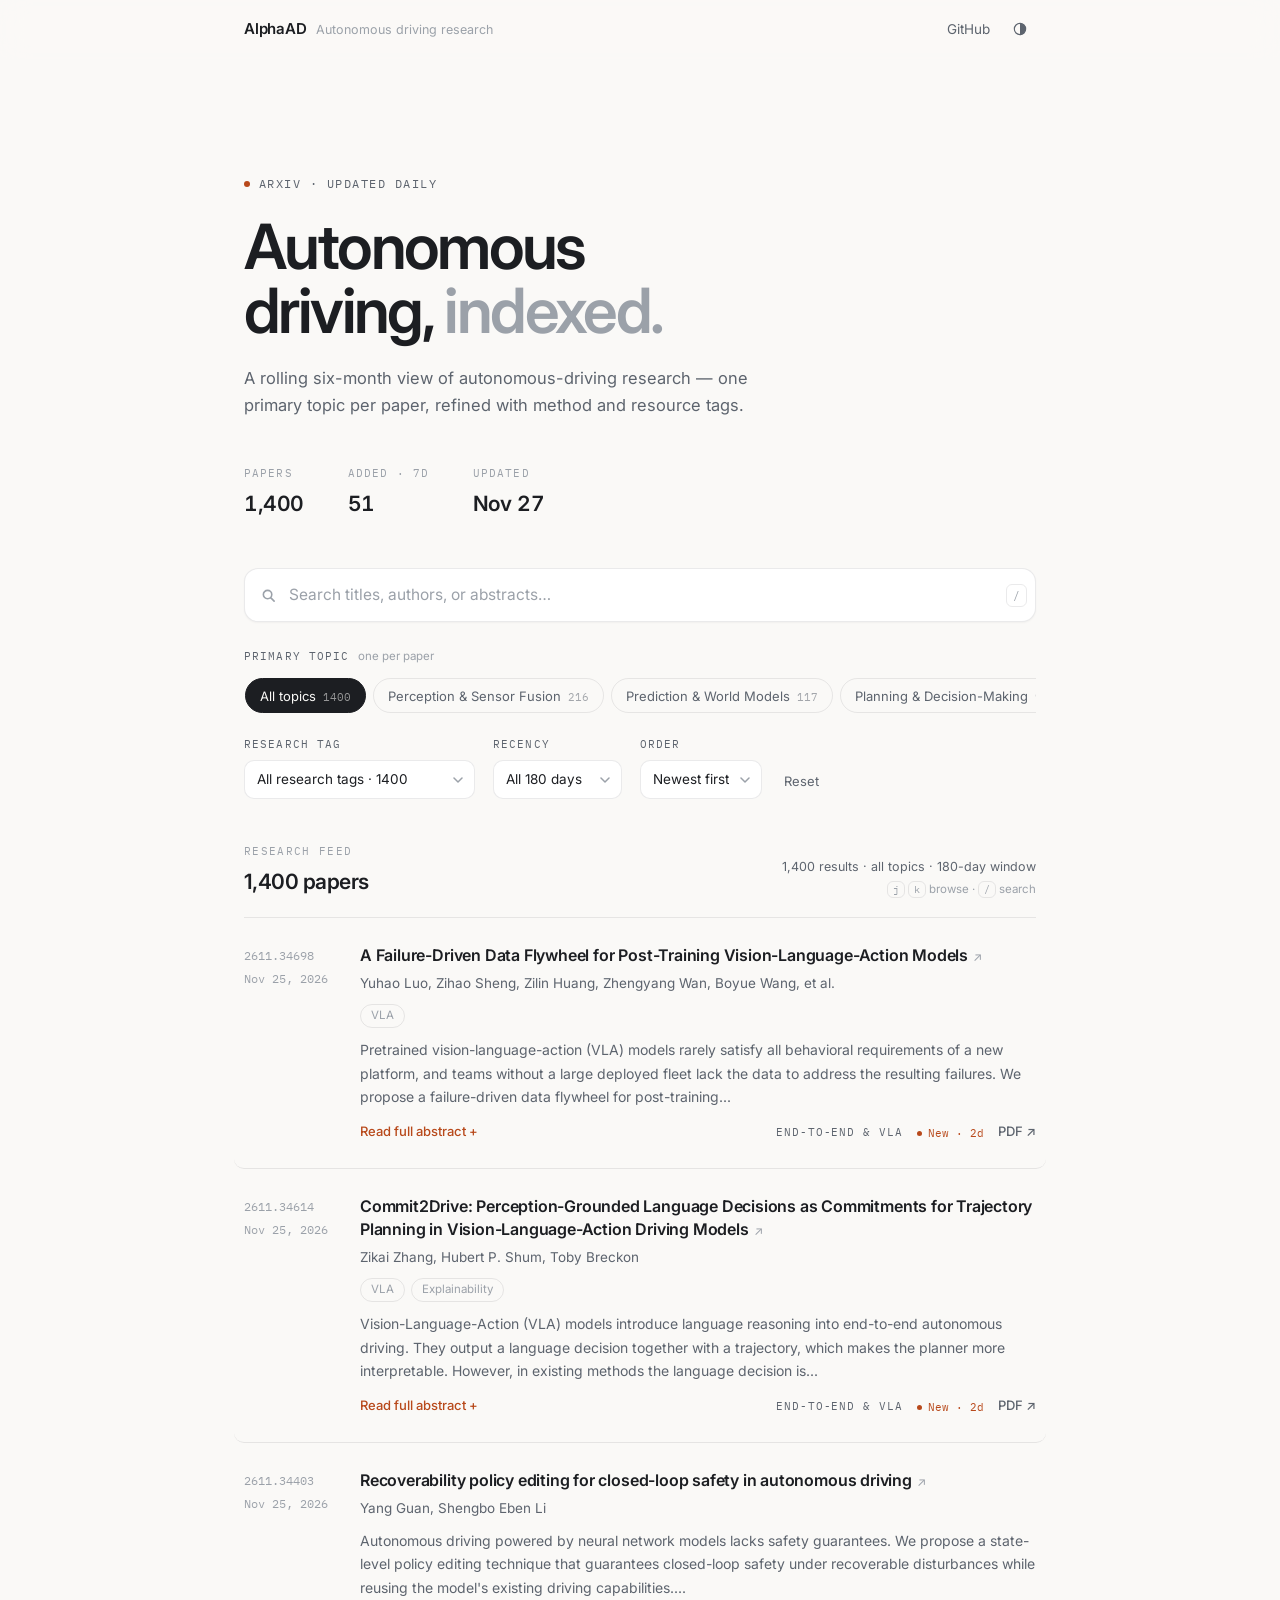
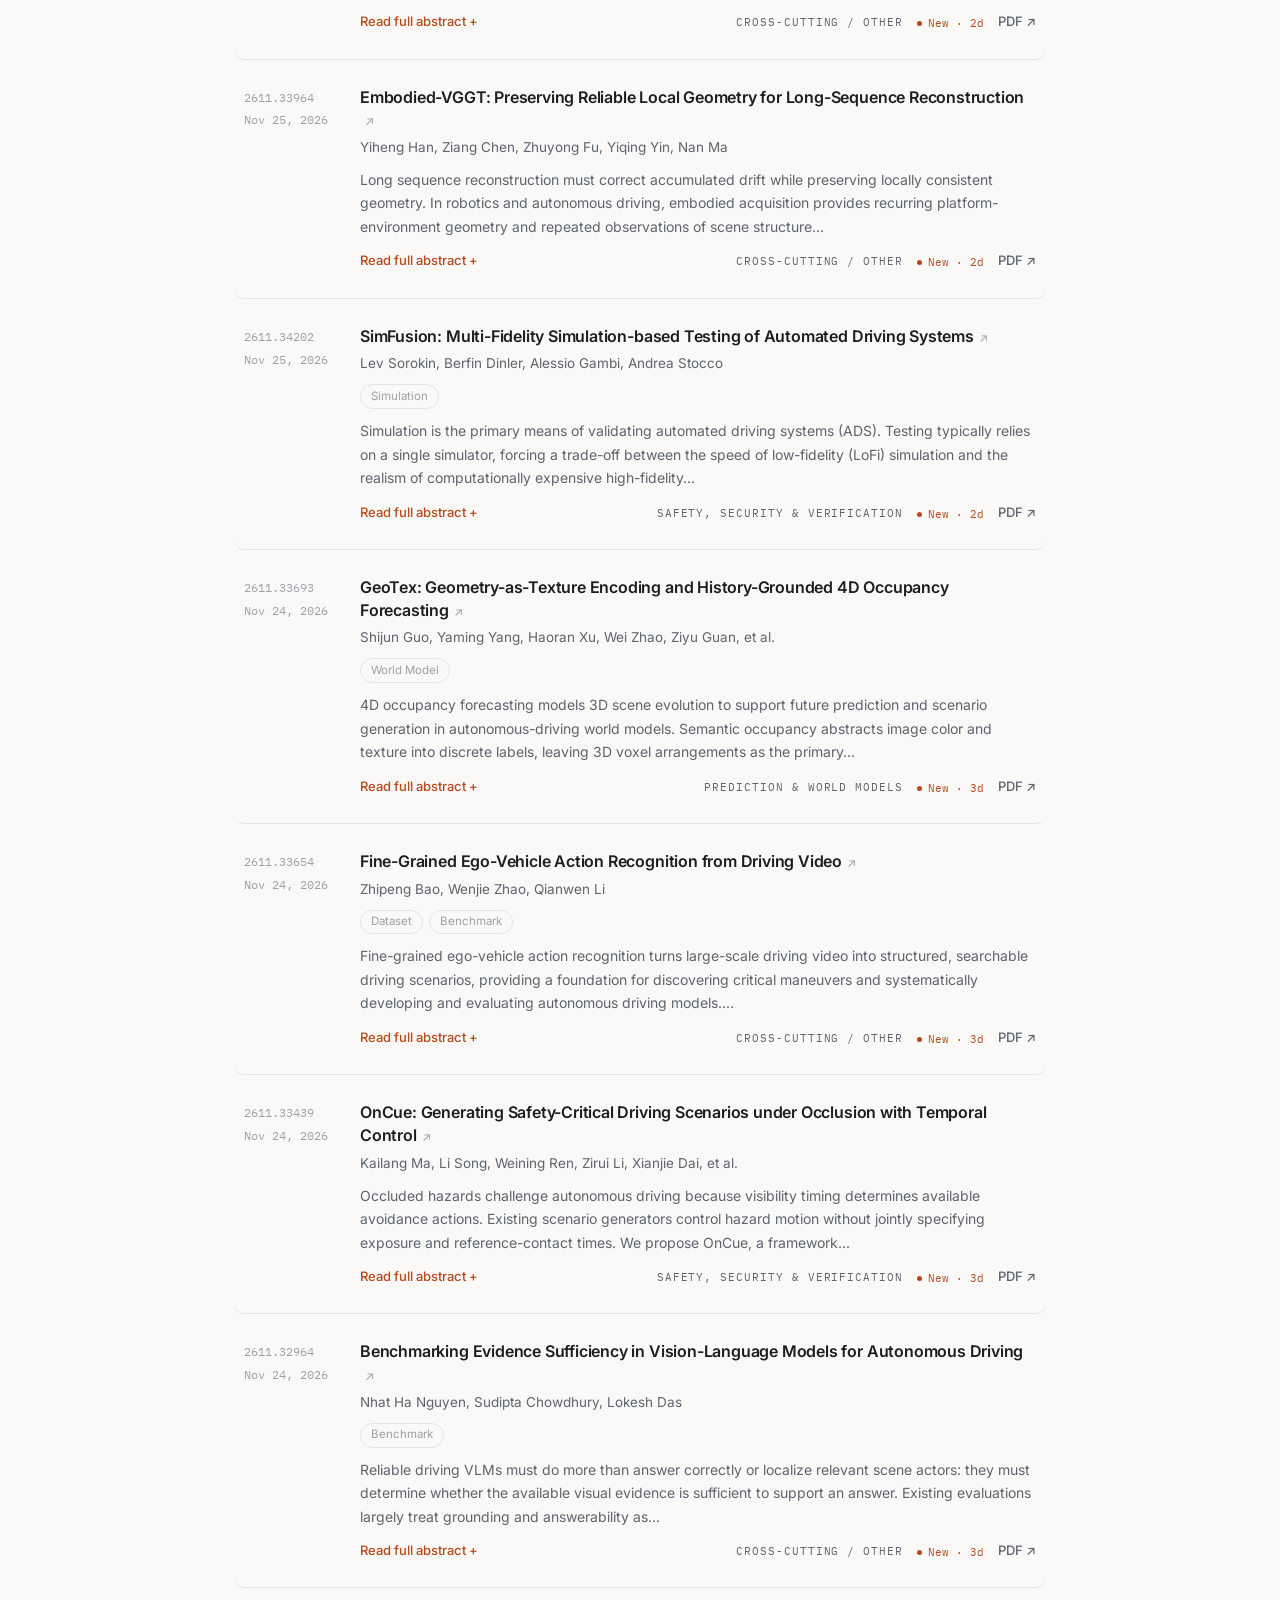
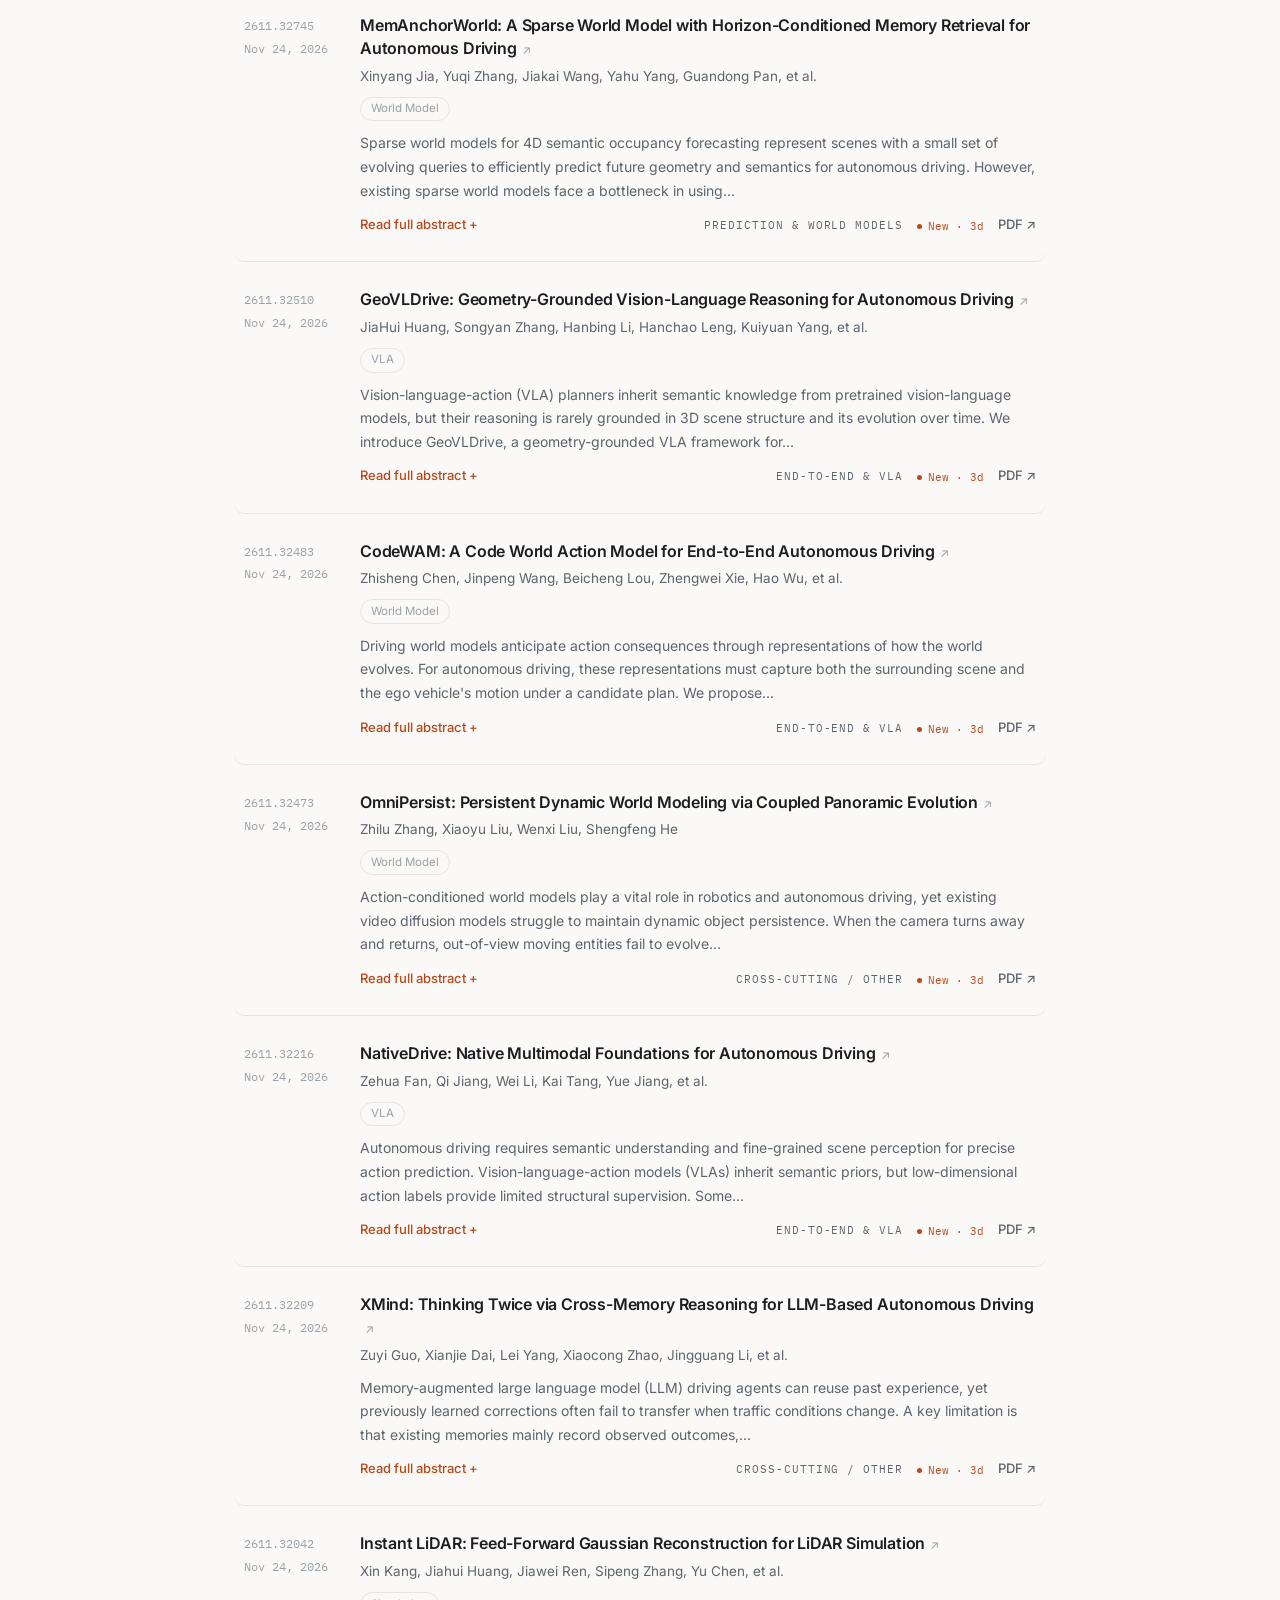
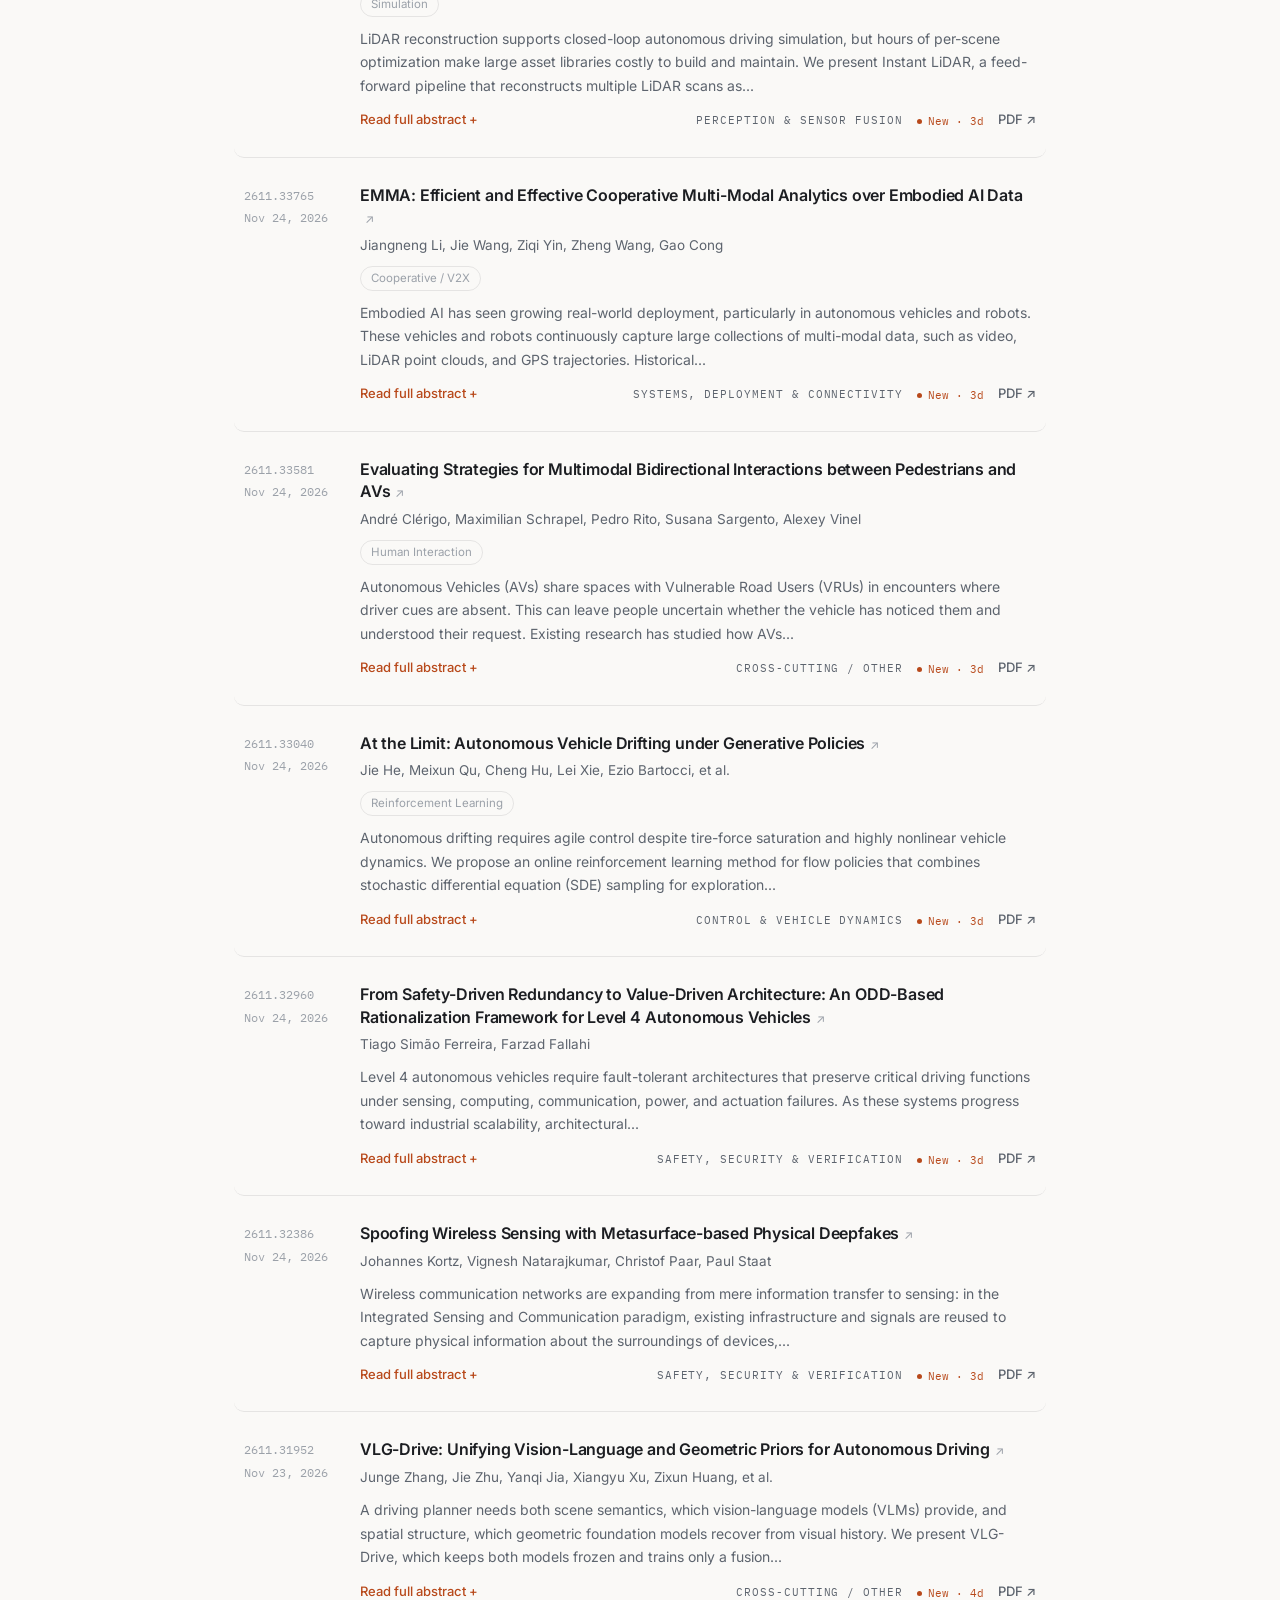
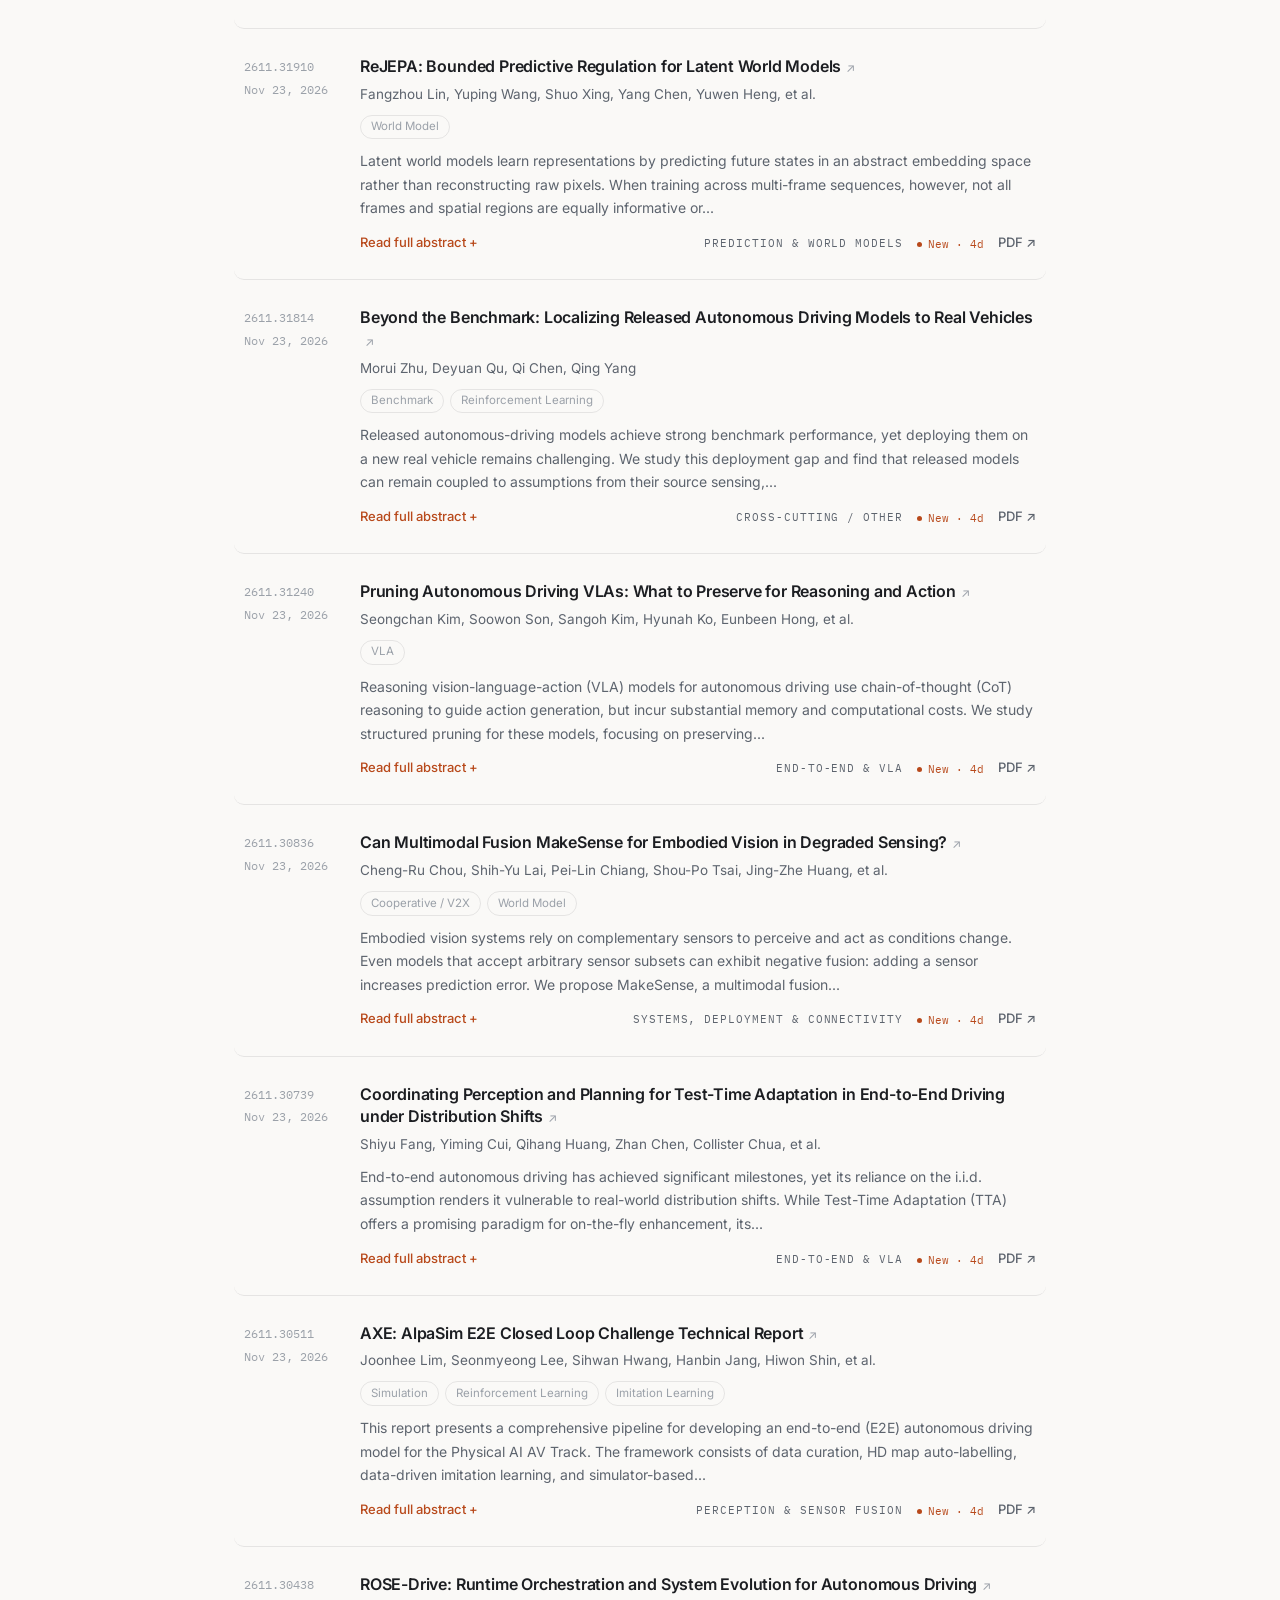
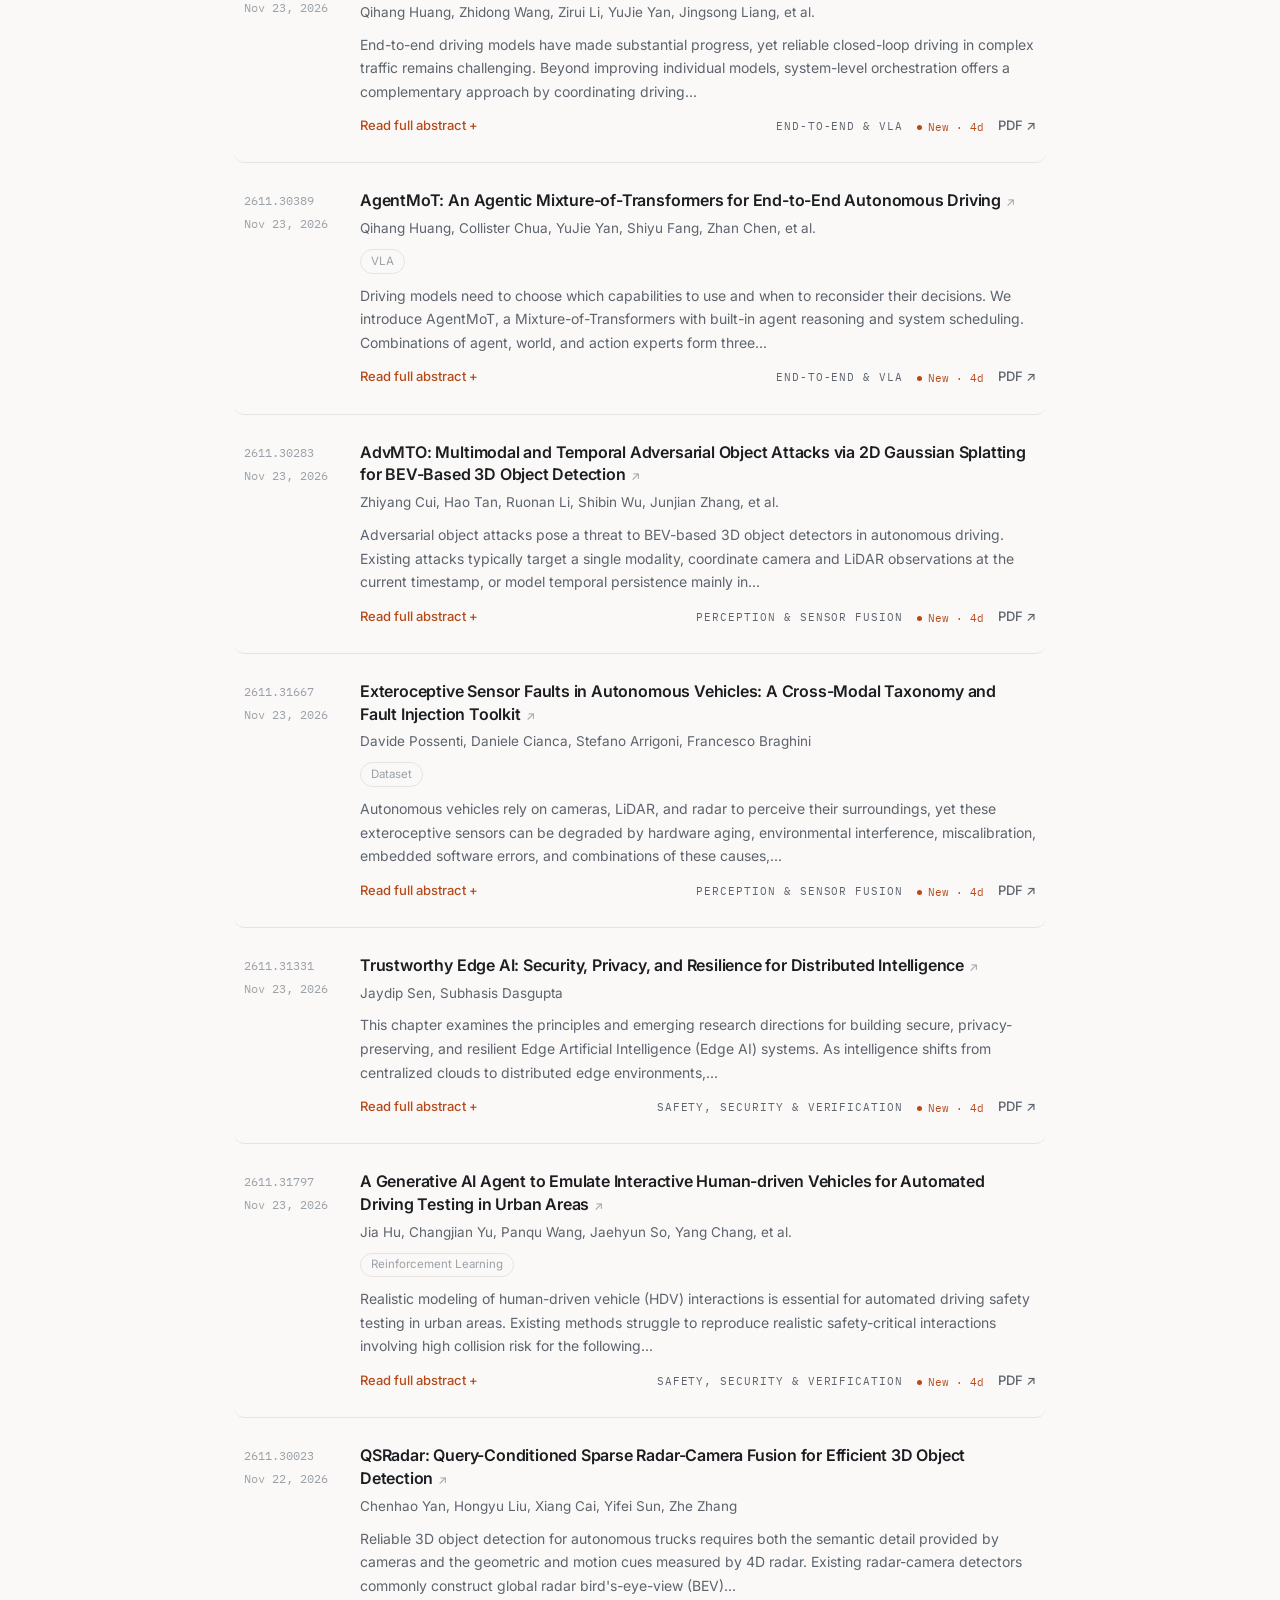
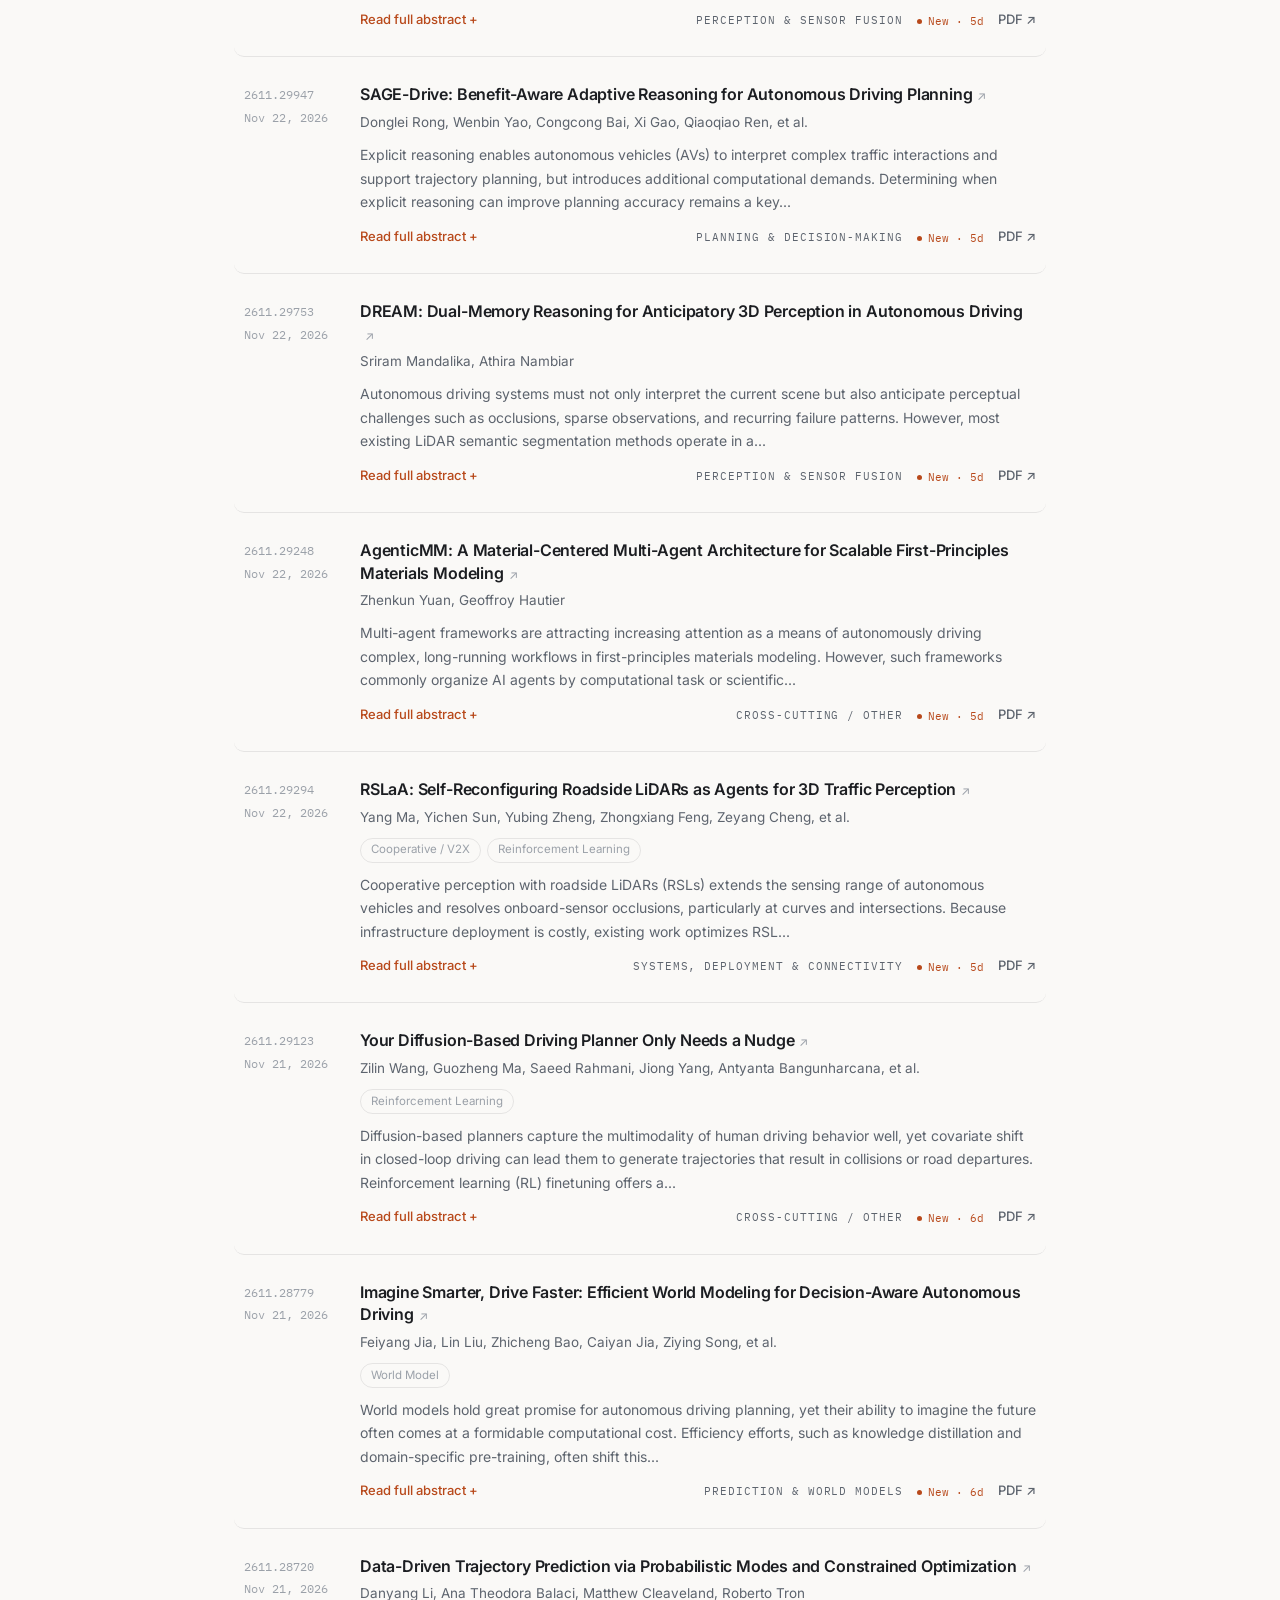
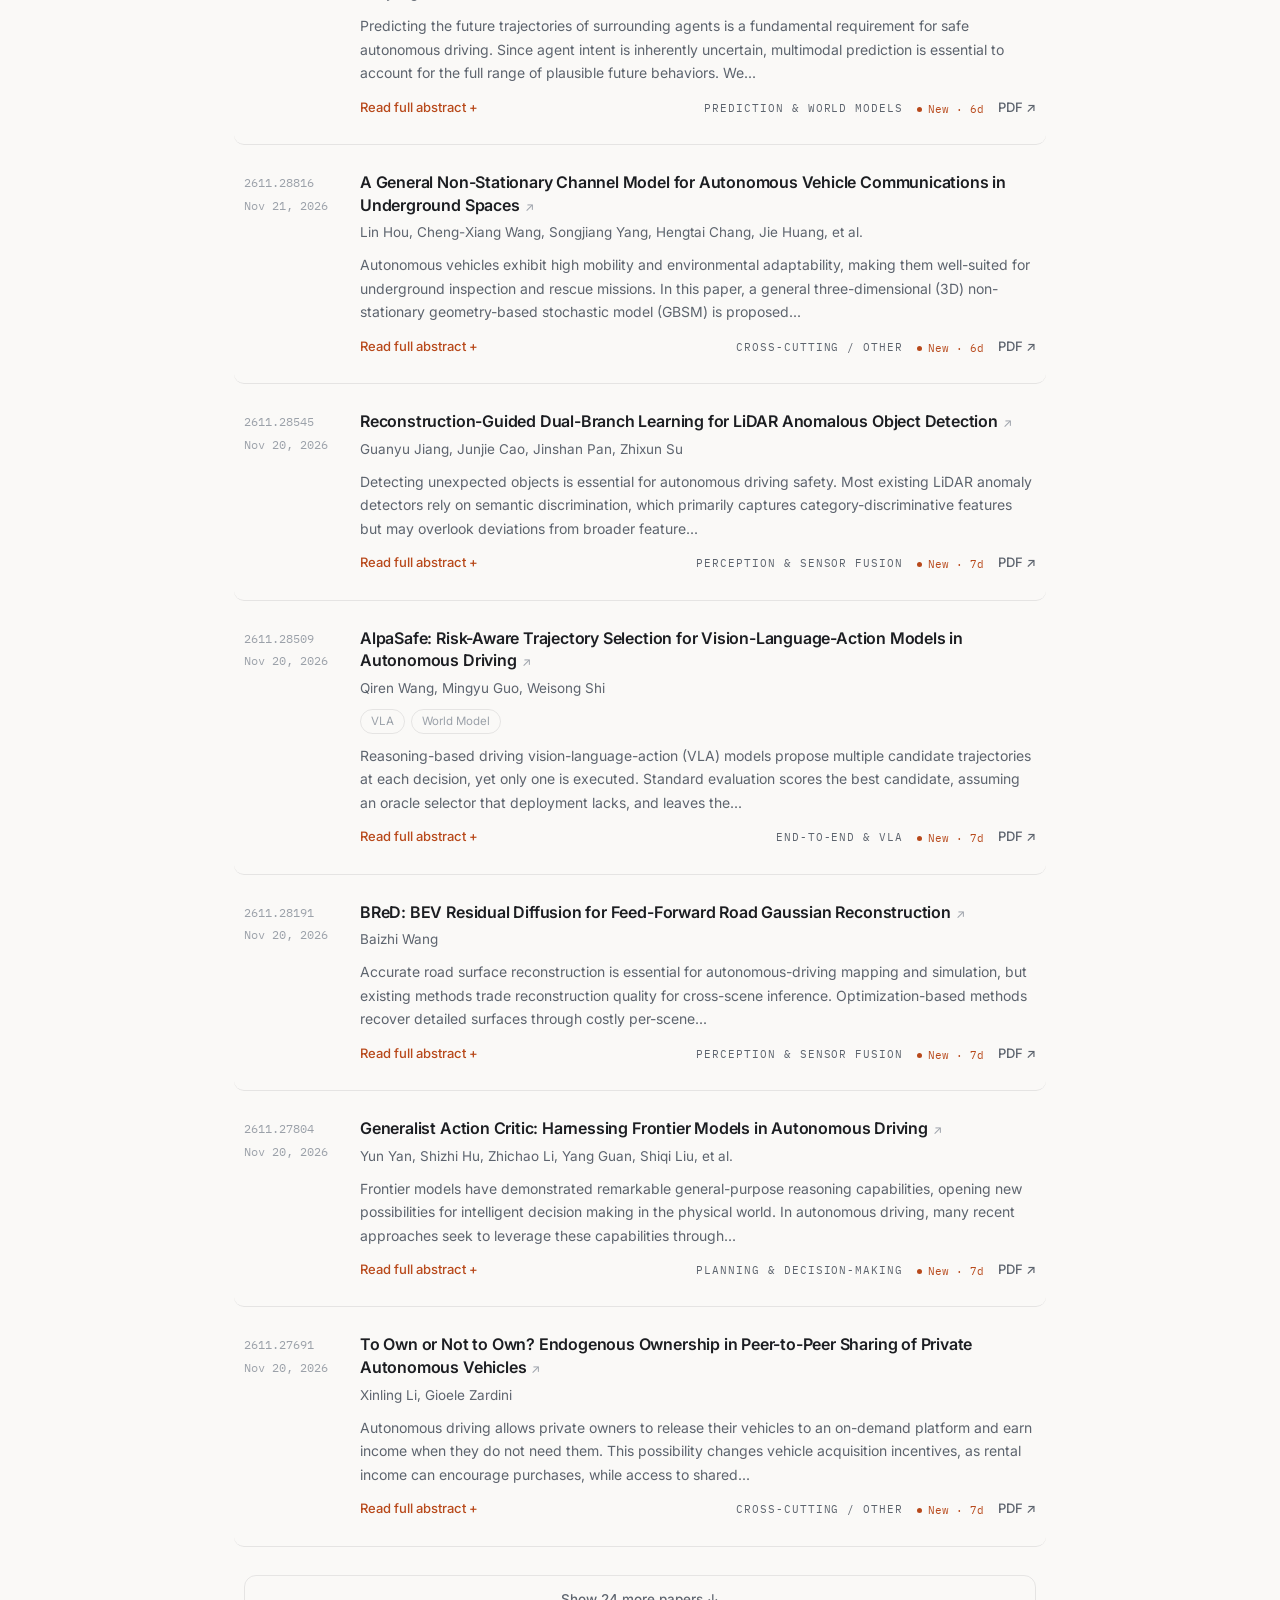
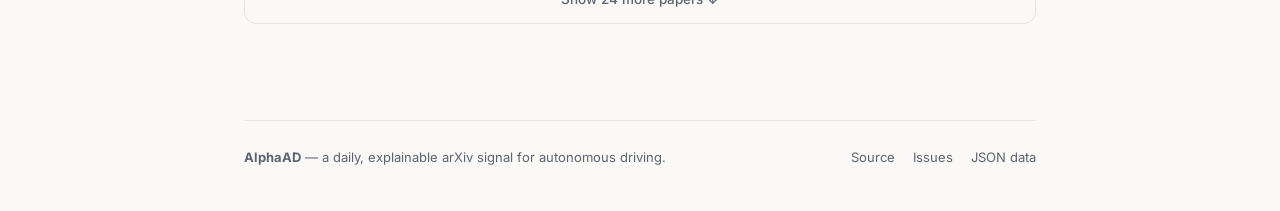
==== commit 1af29b5a: "[update] refresh papers 2026-11-27" ====
--- a/site/index.html
+++ b/site/index.html
@@ -67,15 +67,15 @@
           <dl class="signal-board" aria-label="Research index summary">
             <div>
               <dt>Papers</dt>
-              <dd id="total-papers">1,405</dd>
+              <dd id="total-papers">1,400</dd>
             </div>
             <div>
               <dt>Added · 7d</dt>
-              <dd id="new-papers">59</dd>
+              <dd id="new-papers">51</dd>
             </div>
             <div>
               <dt>Updated</dt>
-              <dd id="last-updated">Nov 26</dd>
+              <dd id="last-updated">Nov 27</dd>
             </div>
           </dl>
         </section>
@@ -103,7 +103,7 @@
               <span>Primary topic</span>
               <small>one per paper</small>
             </div>
-            <div class="category-scroller" id="category-filters" aria-label="Filter by primary topic"><button class="category-chip" type="button" data-category="all" aria-pressed="true" disabled>All topics<span class="chip-count" aria-hidden="true">1405</span></button><button class="category-chip" type="button" data-category="Perception &amp; Sensor Fusion" aria-pressed="false" disabled>Perception &amp; Sensor Fusion<span class="chip-count" aria-hidden="true">218</span></button><button class="category-chip" type="button" data-category="Prediction &amp; World Models" aria-pressed="false" disabled>Prediction &amp; World Models<span class="chip-count" aria-hidden="true">117</span></button><button class="category-chip" type="button" data-category="Planning &amp; Decision-Making" aria-pressed="false" disabled>Planning &amp; Decision-Making<span class="chip-count" aria-hidden="true">95</span></button><button class="category-chip" type="button" data-category="Control &amp; Vehicle Dynamics" aria-pressed="false" disabled>Control &amp; Vehicle Dynamics<span class="chip-count" aria-hidden="true">59</span></button><button class="category-chip" type="button" data-category="Mapping &amp; Localization" aria-pressed="false" disabled>Mapping &amp; Localization<span class="chip-count" aria-hidden="true">48</span></button><button class="category-chip" type="button" data-category="End-to-End &amp; VLA" aria-pressed="false" disabled>End-to-End &amp; VLA<span class="chip-count" aria-hidden="true">167</span></button><button class="category-chip" type="button" data-category="Safety, Security &amp; Verification" aria-pressed="false" disabled>Safety, Security &amp; Verification<span class="chip-count" aria-hidden="true">201</span></button><button class="category-chip" type="button" data-category="Systems, Deployment &amp; Connectivity" aria-pressed="false" disabled>Systems, Deployment &amp; Connectivity<span class="chip-count" aria-hidden="true">154</span></button><button class="category-chip" type="button" data-category="Human Factors &amp; Policy" aria-pressed="false" disabled>Human Factors &amp; Policy<span class="chip-count" aria-hidden="true">32</span></button><button class="category-chip" type="button" data-category="Cross-cutting / Other" aria-pressed="false" disabled>Cross-cutting / Other<span class="chip-count" aria-hidden="true">314</span></button></div>
+            <div class="category-scroller" id="category-filters" aria-label="Filter by primary topic"><button class="category-chip" type="button" data-category="all" aria-pressed="true" disabled>All topics<span class="chip-count" aria-hidden="true">1400</span></button><button class="category-chip" type="button" data-category="Perception &amp; Sensor Fusion" aria-pressed="false" disabled>Perception &amp; Sensor Fusion<span class="chip-count" aria-hidden="true">216</span></button><button class="category-chip" type="button" data-category="Prediction &amp; World Models" aria-pressed="false" disabled>Prediction &amp; World Models<span class="chip-count" aria-hidden="true">117</span></button><button class="category-chip" type="button" data-category="Planning &amp; Decision-Making" aria-pressed="false" disabled>Planning &amp; Decision-Making<span class="chip-count" aria-hidden="true">95</span></button><button class="category-chip" type="button" data-category="Control &amp; Vehicle Dynamics" aria-pressed="false" disabled>Control &amp; Vehicle Dynamics<span class="chip-count" aria-hidden="true">59</span></button><button class="category-chip" type="button" data-category="Mapping &amp; Localization" aria-pressed="false" disabled>Mapping &amp; Localization<span class="chip-count" aria-hidden="true">48</span></button><button class="category-chip" type="button" data-category="End-to-End &amp; VLA" aria-pressed="false" disabled>End-to-End &amp; VLA<span class="chip-count" aria-hidden="true">167</span></button><button class="category-chip" type="button" data-category="Safety, Security &amp; Verification" aria-pressed="false" disabled>Safety, Security &amp; Verification<span class="chip-count" aria-hidden="true">201</span></button><button class="category-chip" type="button" data-category="Systems, Deployment &amp; Connectivity" aria-pressed="false" disabled>Systems, Deployment &amp; Connectivity<span class="chip-count" aria-hidden="true">153</span></button><button class="category-chip" type="button" data-category="Human Factors &amp; Policy" aria-pressed="false" disabled>Human Factors &amp; Policy<span class="chip-count" aria-hidden="true">32</span></button><button class="category-chip" type="button" data-category="Cross-cutting / Other" aria-pressed="false" disabled>Cross-cutting / Other<span class="chip-count" aria-hidden="true">312</span></button></div>
           </div>
 
           <div class="select-filters">
@@ -111,7 +111,7 @@
               <span>Research tag</span>
               <select id="tag-filter" disabled>
                 <option value="all">All research tags</option>
-                <option value="Dataset">Dataset · 100</option><option value="Benchmark">Benchmark · 98</option><option value="Simulation">Simulation · 193</option><option value="Synthetic Data">Synthetic Data · 29</option><option value="Cooperative / V2X">Cooperative / V2X · 110</option><option value="VLA">VLA · 92</option><option value="World Model">World Model · 128</option><option value="Reinforcement Learning">Reinforcement Learning · 141</option><option value="Imitation Learning">Imitation Learning · 28</option><option value="Hardware / Real-Time">Hardware / Real-Time · 96</option><option value="Survey">Survey · 28</option><option value="Explainability">Explainability · 104</option><option value="Human Interaction">Human Interaction · 19</option>
+                <option value="Dataset">Dataset · 99</option><option value="Benchmark">Benchmark · 97</option><option value="Simulation">Simulation · 193</option><option value="Synthetic Data">Synthetic Data · 28</option><option value="Cooperative / V2X">Cooperative / V2X · 110</option><option value="VLA">VLA · 92</option><option value="World Model">World Model · 127</option><option value="Reinforcement Learning">Reinforcement Learning · 141</option><option value="Imitation Learning">Imitation Learning · 28</option><option value="Hardware / Real-Time">Hardware / Real-Time · 96</option><option value="Survey">Survey · 28</option><option value="Explainability">Explainability · 104</option><option value="Human Interaction">Human Interaction · 19</option>
               </select>
             </label>
             <label>
@@ -139,10 +139,10 @@
           <header class="results-header">
             <div>
               <p class="section-index">Research feed</p>
-              <h2 id="results-title"><span id="result-count">1,405</span> papers</h2>
+              <h2 id="results-title"><span id="result-count">1,400</span> papers</h2>
             </div>
             <div class="result-meta">
-              <p id="result-context" class="result-context" aria-live="polite">1,405 results · all topics · 180-day window</p>
+              <p id="result-context" class="result-context" aria-live="polite">1,400 results · all topics · 180-day window</p>
               <p class="keyboard-hint" aria-hidden="true"><kbd>j</kbd> <kbd>k</kbd> browse · <kbd>/</kbd> search</p>
             </div>
           </header>
@@ -152,30 +152,30 @@
             <button id="retry-feed" class="text-button" type="button" hidden>Retry</button>
           </div>
 
-          <div class="paper-list" id="paper-list" aria-busy="false"><article class="paper-card is-initial" data-paper-id="2611.34698" data-recency="new"><div class="paper-index">2611.34698<time class="paper-date" datetime="2026-11-25">Nov 25, 2026</time></div><div class="paper-main"><h3><a href="https://arxiv.org/abs/2611.34698" target="_blank" rel="noopener noreferrer" aria-label="A Failure-Driven Data Flywheel for Post-Training Vision-Language-Action Models on arXiv (opens in a new tab)">A Failure-Driven Data Flywheel for Post-Training Vision-Language-Action Models<span class="title-link-cue" aria-hidden="true">↗</span></a></h3><p class="paper-authors">Yuhao Luo, Zihao Sheng, Zilin Huang, Zhengyang Wan, Boyue Wang, et al.</p><div class="paper-tags" aria-label="Research tags"><button class="paper-tag" type="button" aria-pressed="false" disabled>VLA</button></div><p class="paper-abstract" id="abstract-2611-34698">Pretrained vision-language-action (VLA) models rarely satisfy all behavioral requirements of a new platform, and teams without a large deployed fleet lack the data to address the resulting failures. We propose a failure-driven data flywheel for post-training...</p><div class="paper-foot"><button class="abstract-toggle" type="button" aria-controls="abstract-2611-34698" aria-expanded="false">Read full abstract +</button><div class="paper-meta"><span class="topic-label" title="Automated classification · high confidence · title: vision-language-action; abstract: vision-language-action">End-to-End &amp; VLA</span><span class="recency-label" data-recency="new">New · 1d</span><div class="paper-links"><a href="https://arxiv.org/pdf/2611.34698.pdf" target="_blank" rel="noopener noreferrer" aria-label="Open PDF for A Failure-Driven Data Flywheel for Post-Training Vision-Language-Action Models (opens in a new tab)">PDF  ↗</a></div></div></div></div></article>
-<article class="paper-card is-initial" data-paper-id="2611.34614" data-recency="new"><div class="paper-index">2611.34614<time class="paper-date" datetime="2026-11-25">Nov 25, 2026</time></div><div class="paper-main"><h3><a href="https://arxiv.org/abs/2611.34614" target="_blank" rel="noopener noreferrer" aria-label="Commit2Drive: Perception-Grounded Language Decisions as Commitments for Trajectory Planning in Vision-Language-Action Driving Models on arXiv (opens in a new tab)">Commit2Drive: Perception-Grounded Language Decisions as Commitments for Trajectory Planning in Vision-Language-Action Driving Models<span class="title-link-cue" aria-hidden="true">↗</span></a></h3><p class="paper-authors">Zikai Zhang, Hubert P. Shum, Toby Breckon</p><div class="paper-tags" aria-label="Research tags"><button class="paper-tag" type="button" aria-pressed="false" disabled>VLA</button><button class="paper-tag" type="button" aria-pressed="false" disabled>Explainability</button></div><p class="paper-abstract" id="abstract-2611-34614">Vision-Language-Action (VLA) models introduce language reasoning into end-to-end autonomous driving. They output a language decision together with a trajectory, which makes the planner more interpretable. However, in existing methods the language decision is...</p><div class="paper-foot"><button class="abstract-toggle" type="button" aria-controls="abstract-2611-34614" aria-expanded="false">Read full abstract +</button><div class="paper-meta"><span class="topic-label" title="Automated classification · low confidence · abstract: end-to-end driving; title: vision-language-action; abstract: vision-language-action">End-to-End &amp; VLA</span><span class="recency-label" data-recency="new">New · 1d</span><div class="paper-links"><a href="https://arxiv.org/pdf/2611.34614.pdf" target="_blank" rel="noopener noreferrer" aria-label="Open PDF for Commit2Drive: Perception-Grounded Language Decisions as Commitments for Trajectory Planning in Vision-Language-Action Driving Models (opens in a new tab)">PDF  ↗</a></div></div></div></div></article>
-<article class="paper-card is-initial" data-paper-id="2611.34403" data-recency="new"><div class="paper-index">2611.34403<time class="paper-date" datetime="2026-11-25">Nov 25, 2026</time></div><div class="paper-main"><h3><a href="https://arxiv.org/abs/2611.34403" target="_blank" rel="noopener noreferrer" aria-label="Recoverability policy editing for closed-loop safety in autonomous driving on arXiv (opens in a new tab)">Recoverability policy editing for closed-loop safety in autonomous driving<span class="title-link-cue" aria-hidden="true">↗</span></a></h3><p class="paper-authors">Yang Guan, Shengbo Eben Li</p><p class="paper-abstract" id="abstract-2611-34403">Autonomous driving powered by neural network models lacks safety guarantees. We propose a state-level policy editing technique that guarantees closed-loop safety under recoverable disturbances while reusing the model&#x27;s existing driving capabilities....</p><div class="paper-foot"><button class="abstract-toggle" type="button" aria-controls="abstract-2611-34403" aria-expanded="false">Read full abstract +</button><div class="paper-meta"><span class="topic-label" title="Automated classification · low confidence · Human Factors &amp; Policy: title: law or policy; Human Factors &amp; Policy: abstract: law or policy; Safety, Security &amp; Verification: title: safety">Cross-cutting / Other</span><span class="recency-label" data-recency="new">New · 1d</span><div class="paper-links"><a href="https://arxiv.org/pdf/2611.34403.pdf" target="_blank" rel="noopener noreferrer" aria-label="Open PDF for Recoverability policy editing for closed-loop safety in autonomous driving (opens in a new tab)">PDF  ↗</a></div></div></div></div></article>
-<article class="paper-card is-initial" data-paper-id="2611.33964" data-recency="new"><div class="paper-index">2611.33964<time class="paper-date" datetime="2026-11-25">Nov 25, 2026</time></div><div class="paper-main"><h3><a href="https://arxiv.org/abs/2611.33964" target="_blank" rel="noopener noreferrer" aria-label="Embodied-VGGT: Preserving Reliable Local Geometry for Long-Sequence Reconstruction on arXiv (opens in a new tab)">Embodied-VGGT: Preserving Reliable Local Geometry for Long-Sequence Reconstruction<span class="title-link-cue" aria-hidden="true">↗</span></a></h3><p class="paper-authors">Yiheng Han, Ziang Chen, Zhuyong Fu, Yiqing Yin, Nan Ma</p><p class="paper-abstract" id="abstract-2611-33964">Long sequence reconstruction must correct accumulated drift while preserving locally consistent geometry. In robotics and autonomous driving, embodied acquisition provides recurring platform- environment geometry and repeated observations of scene structure...</p><div class="paper-foot"><button class="abstract-toggle" type="button" aria-controls="abstract-2611-33964" aria-expanded="false">Read full abstract +</button><div class="paper-meta"><span class="topic-label" title="Automated classification · low confidence · Safety, Security &amp; Verification: abstract: robustness">Cross-cutting / Other</span><span class="recency-label" data-recency="new">New · 1d</span><div class="paper-links"><a href="https://arxiv.org/pdf/2611.33964.pdf" target="_blank" rel="noopener noreferrer" aria-label="Open PDF for Embodied-VGGT: Preserving Reliable Local Geometry for Long-Sequence Reconstruction (opens in a new tab)">PDF  ↗</a></div></div></div></div></article>
-<article class="paper-card is-initial" data-paper-id="2611.34202" data-recency="new"><div class="paper-index">2611.34202<time class="paper-date" datetime="2026-11-25">Nov 25, 2026</time></div><div class="paper-main"><h3><a href="https://arxiv.org/abs/2611.34202" target="_blank" rel="noopener noreferrer" aria-label="SimFusion: Multi-Fidelity Simulation-based Testing of Automated Driving Systems on arXiv (opens in a new tab)">SimFusion: Multi-Fidelity Simulation-based Testing of Automated Driving Systems<span class="title-link-cue" aria-hidden="true">↗</span></a></h3><p class="paper-authors">Lev Sorokin, Berfin Dinler, Alessio Gambi, Andrea Stocco</p><div class="paper-tags" aria-label="Research tags"><button class="paper-tag" type="button" aria-pressed="false" disabled>Simulation</button></div><p class="paper-abstract" id="abstract-2611-34202">Simulation is the primary means of validating automated driving systems (ADS). Testing typically relies on a single simulator, forcing a trade-off between the speed of low-fidelity (LoFi) simulation and the realism of computationally expensive high-fidelity...</p><div class="paper-foot"><button class="abstract-toggle" type="button" aria-controls="abstract-2611-34202" aria-expanded="false">Read full abstract +</button><div class="paper-meta"><span class="topic-label" title="Automated classification · medium confidence · title: validation or testing; abstract: validation or testing; abstract: failure">Safety, Security &amp; Verification</span><span class="recency-label" data-recency="new">New · 1d</span><div class="paper-links"><a href="https://arxiv.org/pdf/2611.34202.pdf" target="_blank" rel="noopener noreferrer" aria-label="Open PDF for SimFusion: Multi-Fidelity Simulation-based Testing of Automated Driving Systems (opens in a new tab)">PDF  ↗</a></div></div></div></div></article>
-<article class="paper-card is-initial" data-paper-id="2611.33693" data-recency="new"><div class="paper-index">2611.33693<time class="paper-date" datetime="2026-11-24">Nov 24, 2026</time></div><div class="paper-main"><h3><a href="https://arxiv.org/abs/2611.33693" target="_blank" rel="noopener noreferrer" aria-label="GeoTex: Geometry-as-Texture Encoding and History-Grounded 4D Occupancy Forecasting on arXiv (opens in a new tab)">GeoTex: Geometry-as-Texture Encoding and History-Grounded 4D Occupancy Forecasting<span class="title-link-cue" aria-hidden="true">↗</span></a></h3><p class="paper-authors">Shijun Guo, Yaming Yang, Haoran Xu, Wei Zhao, Ziyu Guan, et al.</p><div class="paper-tags" aria-label="Research tags"><button class="paper-tag" type="button" aria-pressed="false" disabled>World Model</button></div><p class="paper-abstract" id="abstract-2611-33693">4D occupancy forecasting models 3D scene evolution to support future prediction and scenario generation in autonomous-driving world models. Semantic occupancy abstracts image color and texture into discrete labels, leaving 3D voxel arrangements as the primary...</p><div class="paper-foot"><button class="abstract-toggle" type="button" aria-controls="abstract-2611-33693" aria-expanded="false">Read full abstract +</button><div class="paper-meta"><span class="topic-label" title="Automated classification · high confidence · title: forecasting; abstract: forecasting; abstract: world model">Prediction &amp; World Models</span><span class="recency-label" data-recency="new">New · 2d</span><div class="paper-links"><a href="https://arxiv.org/pdf/2611.33693.pdf" target="_blank" rel="noopener noreferrer" aria-label="Open PDF for GeoTex: Geometry-as-Texture Encoding and History-Grounded 4D Occupancy Forecasting (opens in a new tab)">PDF  ↗</a></div></div></div></div></article>
-<article class="paper-card is-initial" data-paper-id="2611.33654" data-recency="new"><div class="paper-index">2611.33654<time class="paper-date" datetime="2026-11-24">Nov 24, 2026</time></div><div class="paper-main"><h3><a href="https://arxiv.org/abs/2611.33654" target="_blank" rel="noopener noreferrer" aria-label="Fine-Grained Ego-Vehicle Action Recognition from Driving Video on arXiv (opens in a new tab)">Fine-Grained Ego-Vehicle Action Recognition from Driving Video<span class="title-link-cue" aria-hidden="true">↗</span></a></h3><p class="paper-authors">Zhipeng Bao, Wenjie Zhao, Qianwen Li</p><div class="paper-tags" aria-label="Research tags"><button class="paper-tag" type="button" aria-pressed="false" disabled>Dataset</button><button class="paper-tag" type="button" aria-pressed="false" disabled>Benchmark</button></div><p class="paper-abstract" id="abstract-2611-33654">Fine-grained ego-vehicle action recognition turns large-scale driving video into structured, searchable driving scenarios, providing a foundation for discovering critical maneuvers and systematically developing and evaluating autonomous driving models....</p><div class="paper-foot"><button class="abstract-toggle" type="button" aria-controls="abstract-2611-33654" aria-expanded="false">Read full abstract +</button><div class="paper-meta"><span class="topic-label" title="Automated classification · low confidence · no strong primary-topic signal">Cross-cutting / Other</span><span class="recency-label" data-recency="new">New · 2d</span><div class="paper-links"><a href="https://arxiv.org/pdf/2611.33654.pdf" target="_blank" rel="noopener noreferrer" aria-label="Open PDF for Fine-Grained Ego-Vehicle Action Recognition from Driving Video (opens in a new tab)">PDF  ↗</a></div></div></div></div></article>
-<article class="paper-card is-initial" data-paper-id="2611.33439" data-recency="new"><div class="paper-index">2611.33439<time class="paper-date" datetime="2026-11-24">Nov 24, 2026</time></div><div class="paper-main"><h3><a href="https://arxiv.org/abs/2611.33439" target="_blank" rel="noopener noreferrer" aria-label="OnCue: Generating Safety-Critical Driving Scenarios under Occlusion with Temporal Control on arXiv (opens in a new tab)">OnCue: Generating Safety-Critical Driving Scenarios under Occlusion with Temporal Control<span class="title-link-cue" aria-hidden="true">↗</span></a></h3><p class="paper-authors">Kailang Ma, Li Song, Weining Ren, Zirui Li, Xianjie Dai, et al.</p><p class="paper-abstract" id="abstract-2611-33439">Occluded hazards challenge autonomous driving because visibility timing determines available avoidance actions. Existing scenario generators control hazard motion without jointly specifying exposure and reference-contact times. We propose OnCue, a framework...</p><div class="paper-foot"><button class="abstract-toggle" type="button" aria-controls="abstract-2611-33439" aria-expanded="false">Read full abstract +</button><div class="paper-meta"><span class="topic-label" title="Automated classification · high confidence · title: safety; abstract: safety; abstract: attack or threat">Safety, Security &amp; Verification</span><span class="recency-label" data-recency="new">New · 2d</span><div class="paper-links"><a href="https://arxiv.org/pdf/2611.33439.pdf" target="_blank" rel="noopener noreferrer" aria-label="Open PDF for OnCue: Generating Safety-Critical Driving Scenarios under Occlusion with Temporal Control (opens in a new tab)">PDF  ↗</a></div></div></div></div></article>
-<article class="paper-card is-initial" data-paper-id="2611.32964" data-recency="new"><div class="paper-index">2611.32964<time class="paper-date" datetime="2026-11-24">Nov 24, 2026</time></div><div class="paper-main"><h3><a href="https://arxiv.org/abs/2611.32964" target="_blank" rel="noopener noreferrer" aria-label="Benchmarking Evidence Sufficiency in Vision-Language Models for Autonomous Driving on arXiv (opens in a new tab)">Benchmarking Evidence Sufficiency in Vision-Language Models for Autonomous Driving<span class="title-link-cue" aria-hidden="true">↗</span></a></h3><p class="paper-authors">Nhat Ha Nguyen, Sudipta Chowdhury, Lokesh Das</p><div class="paper-tags" aria-label="Research tags"><button class="paper-tag" type="button" aria-pressed="false" disabled>Benchmark</button></div><p class="paper-abstract" id="abstract-2611-32964">Reliable driving VLMs must do more than answer correctly or localize relevant scene actors: they must determine whether the available visual evidence is sufficient to support an answer. Existing evaluations largely treat grounding and answerability as...</p><div class="paper-foot"><button class="abstract-toggle" type="button" aria-controls="abstract-2611-32964" aria-expanded="false">Read full abstract +</button><div class="paper-meta"><span class="topic-label" title="Automated classification · low confidence · no strong primary-topic signal">Cross-cutting / Other</span><span class="recency-label" data-recency="new">New · 2d</span><div class="paper-links"><a href="https://arxiv.org/pdf/2611.32964.pdf" target="_blank" rel="noopener noreferrer" aria-label="Open PDF for Benchmarking Evidence Sufficiency in Vision-Language Models for Autonomous Driving (opens in a new tab)">PDF  ↗</a></div></div></div></div></article>
-<article class="paper-card is-initial" data-paper-id="2611.32745" data-recency="new"><div class="paper-index">2611.32745<time class="paper-date" datetime="2026-11-24">Nov 24, 2026</time></div><div class="paper-main"><h3><a href="https://arxiv.org/abs/2611.32745" target="_blank" rel="noopener noreferrer" aria-label="MemAnchorWorld: A Sparse World Model with Horizon-Conditioned Memory Retrieval for Autonomous Driving on arXiv (opens in a new tab)">MemAnchorWorld: A Sparse World Model with Horizon-Conditioned Memory Retrieval for Autonomous Driving<span class="title-link-cue" aria-hidden="true">↗</span></a></h3><p class="paper-authors">Xinyang Jia, Yuqi Zhang, Jiakai Wang, Yahu Yang, Guandong Pan, et al.</p><div class="paper-tags" aria-label="Research tags"><button class="paper-tag" type="button" aria-pressed="false" disabled>World Model</button></div><p class="paper-abstract" id="abstract-2611-32745">Sparse world models for 4D semantic occupancy forecasting represent scenes with a small set of evolving queries to efficiently predict future geometry and semantics for autonomous driving. However, existing sparse world models face a bottleneck in using...</p><div class="paper-foot"><button class="abstract-toggle" type="button" aria-controls="abstract-2611-32745" aria-expanded="false">Read full abstract +</button><div class="paper-meta"><span class="topic-label" title="Automated classification · high confidence · abstract: forecasting; title: world model; abstract: world model">Prediction &amp; World Models</span><span class="recency-label" data-recency="new">New · 2d</span><div class="paper-links"><a href="https://arxiv.org/pdf/2611.32745.pdf" target="_blank" rel="noopener noreferrer" aria-label="Open PDF for MemAnchorWorld: A Sparse World Model with Horizon-Conditioned Memory Retrieval for Autonomous Driving (opens in a new tab)">PDF  ↗</a></div></div></div></div></article>
-<article class="paper-card is-initial" data-paper-id="2611.32510" data-recency="new"><div class="paper-index">2611.32510<time class="paper-date" datetime="2026-11-24">Nov 24, 2026</time></div><div class="paper-main"><h3><a href="https://arxiv.org/abs/2611.32510" target="_blank" rel="noopener noreferrer" aria-label="GeoVLDrive: Geometry-Grounded Vision-Language Reasoning for Autonomous Driving on arXiv (opens in a new tab)">GeoVLDrive: Geometry-Grounded Vision-Language Reasoning for Autonomous Driving<span class="title-link-cue" aria-hidden="true">↗</span></a></h3><p class="paper-authors">JiaHui Huang, Songyan Zhang, Hanbing Li, Hanchao Leng, Kuiyuan Yang, et al.</p><div class="paper-tags" aria-label="Research tags"><button class="paper-tag" type="button" aria-pressed="false" disabled>VLA</button></div><p class="paper-abstract" id="abstract-2611-32510">Vision-language-action (VLA) planners inherit semantic knowledge from pretrained vision-language models, but their reasoning is rarely grounded in 3D scene structure and its evolution over time. We introduce GeoVLDrive, a geometry-grounded VLA framework for...</p><div class="paper-foot"><button class="abstract-toggle" type="button" aria-controls="abstract-2611-32510" aria-expanded="false">Read full abstract +</button><div class="paper-meta"><span class="topic-label" title="Automated classification · low confidence · abstract: vision-language-action">End-to-End &amp; VLA</span><span class="recency-label" data-recency="new">New · 2d</span><div class="paper-links"><a href="https://arxiv.org/pdf/2611.32510.pdf" target="_blank" rel="noopener noreferrer" aria-label="Open PDF for GeoVLDrive: Geometry-Grounded Vision-Language Reasoning for Autonomous Driving (opens in a new tab)">PDF  ↗</a></div></div></div></div></article>
-<article class="paper-card is-initial" data-paper-id="2611.32483" data-recency="new"><div class="paper-index">2611.32483<time class="paper-date" datetime="2026-11-24">Nov 24, 2026</time></div><div class="paper-main"><h3><a href="https://arxiv.org/abs/2611.32483" target="_blank" rel="noopener noreferrer" aria-label="CodeWAM: A Code World Action Model for End-to-End Autonomous Driving on arXiv (opens in a new tab)">CodeWAM: A Code World Action Model for End-to-End Autonomous Driving<span class="title-link-cue" aria-hidden="true">↗</span></a></h3><p class="paper-authors">Zhisheng Chen, Jinpeng Wang, Beicheng Lou, Zhengwei Xie, Hao Wu, et al.</p><div class="paper-tags" aria-label="Research tags"><button class="paper-tag" type="button" aria-pressed="false" disabled>World Model</button></div><p class="paper-abstract" id="abstract-2611-32483">Driving world models anticipate action consequences through representations of how the world evolves. For autonomous driving, these representations must capture both the surrounding scene and the ego vehicle&#x27;s motion under a candidate plan. We propose...</p><div class="paper-foot"><button class="abstract-toggle" type="button" aria-controls="abstract-2611-32483" aria-expanded="false">Read full abstract +</button><div class="paper-meta"><span class="topic-label" title="Automated classification · high confidence · title: end-to-end driving; title: end-to-end">End-to-End &amp; VLA</span><span class="recency-label" data-recency="new">New · 2d</span><div class="paper-links"><a href="https://arxiv.org/pdf/2611.32483.pdf" target="_blank" rel="noopener noreferrer" aria-label="Open PDF for CodeWAM: A Code World Action Model for End-to-End Autonomous Driving (opens in a new tab)">PDF  ↗</a></div></div></div></div></article>
-<article class="paper-card is-initial" data-paper-id="2611.32473" data-recency="new"><div class="paper-index">2611.32473<time class="paper-date" datetime="2026-11-24">Nov 24, 2026</time></div><div class="paper-main"><h3><a href="https://arxiv.org/abs/2611.32473" target="_blank" rel="noopener noreferrer" aria-label="OmniPersist: Persistent Dynamic World Modeling via Coupled Panoramic Evolution on arXiv (opens in a new tab)">OmniPersist: Persistent Dynamic World Modeling via Coupled Panoramic Evolution<span class="title-link-cue" aria-hidden="true">↗</span></a></h3><p class="paper-authors">Zhilu Zhang, Xiaoyu Liu, Wenxi Liu, Shengfeng He</p><div class="paper-tags" aria-label="Research tags"><button class="paper-tag" type="button" aria-pressed="false" disabled>World Model</button></div><p class="paper-abstract" id="abstract-2611-32473">Action-conditioned world models play a vital role in robotics and autonomous driving, yet existing video diffusion models struggle to maintain dynamic object persistence. When the camera turns away and returns, out-of-view moving entities fail to evolve...</p><div class="paper-foot"><button class="abstract-toggle" type="button" aria-controls="abstract-2611-32473" aria-expanded="false">Read full abstract +</button><div class="paper-meta"><span class="topic-label" title="Automated classification · low confidence · Prediction &amp; World Models: abstract: world model; Control &amp; Vehicle Dynamics: abstract: control">Cross-cutting / Other</span><span class="recency-label" data-recency="new">New · 2d</span><div class="paper-links"><a href="https://arxiv.org/pdf/2611.32473.pdf" target="_blank" rel="noopener noreferrer" aria-label="Open PDF for OmniPersist: Persistent Dynamic World Modeling via Coupled Panoramic Evolution (opens in a new tab)">PDF  ↗</a></div></div></div></div></article>
-<article class="paper-card is-initial" data-paper-id="2611.32216" data-recency="new"><div class="paper-index">2611.32216<time class="paper-date" datetime="2026-11-24">Nov 24, 2026</time></div><div class="paper-main"><h3><a href="https://arxiv.org/abs/2611.32216" target="_blank" rel="noopener noreferrer" aria-label="NativeDrive: Native Multimodal Foundations for Autonomous Driving on arXiv (opens in a new tab)">NativeDrive: Native Multimodal Foundations for Autonomous Driving<span class="title-link-cue" aria-hidden="true">↗</span></a></h3><p class="paper-authors">Zehua Fan, Qi Jiang, Wei Li, Kai Tang, Yue Jiang, et al.</p><div class="paper-tags" aria-label="Research tags"><button class="paper-tag" type="button" aria-pressed="false" disabled>VLA</button></div><p class="paper-abstract" id="abstract-2611-32216">Autonomous driving requires semantic understanding and fine-grained scene perception for precise action prediction. Vision-language-action models (VLAs) inherit semantic priors, but low-dimensional action labels provide limited structural supervision. Some...</p><div class="paper-foot"><button class="abstract-toggle" type="button" aria-controls="abstract-2611-32216" aria-expanded="false">Read full abstract +</button><div class="paper-meta"><span class="topic-label" title="Automated classification · low confidence · abstract: vision-language-action">End-to-End &amp; VLA</span><span class="recency-label" data-recency="new">New · 2d</span><div class="paper-links"><a href="https://arxiv.org/pdf/2611.32216.pdf" target="_blank" rel="noopener noreferrer" aria-label="Open PDF for NativeDrive: Native Multimodal Foundations for Autonomous Driving (opens in a new tab)">PDF  ↗</a></div></div></div></div></article>
-<article class="paper-card is-initial" data-paper-id="2611.32209" data-recency="new"><div class="paper-index">2611.32209<time class="paper-date" datetime="2026-11-24">Nov 24, 2026</time></div><div class="paper-main"><h3><a href="https://arxiv.org/abs/2611.32209" target="_blank" rel="noopener noreferrer" aria-label="XMind: Thinking Twice via Cross-Memory Reasoning for LLM-Based Autonomous Driving on arXiv (opens in a new tab)">XMind: Thinking Twice via Cross-Memory Reasoning for LLM-Based Autonomous Driving<span class="title-link-cue" aria-hidden="true">↗</span></a></h3><p class="paper-authors">Zuyi Guo, Xianjie Dai, Lei Yang, Xiaocong Zhao, Jingguang Li, et al.</p><p class="paper-abstract" id="abstract-2611-32209">Memory-augmented large language model (LLM) driving agents can reuse past experience, yet previously learned corrections often fail to transfer when traffic conditions change. A key limitation is that existing memories mainly record observed outcomes,...</p><div class="paper-foot"><button class="abstract-toggle" type="button" aria-controls="abstract-2611-32209" aria-expanded="false">Read full abstract +</button><div class="paper-meta"><span class="topic-label" title="Automated classification · low confidence · Safety, Security &amp; Verification: abstract: verification">Cross-cutting / Other</span><span class="recency-label" data-recency="new">New · 2d</span><div class="paper-links"><a href="https://arxiv.org/pdf/2611.32209.pdf" target="_blank" rel="noopener noreferrer" aria-label="Open PDF for XMind: Thinking Twice via Cross-Memory Reasoning for LLM-Based Autonomous Driving (opens in a new tab)">PDF  ↗</a></div></div></div></div></article>
-<article class="paper-card is-initial" data-paper-id="2611.32042" data-recency="new"><div class="paper-index">2611.32042<time class="paper-date" datetime="2026-11-24">Nov 24, 2026</time></div><div class="paper-main"><h3><a href="https://arxiv.org/abs/2611.32042" target="_blank" rel="noopener noreferrer" aria-label="Instant LiDAR: Feed-Forward Gaussian Reconstruction for LiDAR Simulation on arXiv (opens in a new tab)">Instant LiDAR: Feed-Forward Gaussian Reconstruction for LiDAR Simulation<span class="title-link-cue" aria-hidden="true">↗</span></a></h3><p class="paper-authors">Xin Kang, Jiahui Huang, Jiawei Ren, Sipeng Zhang, Yu Chen, et al.</p><div class="paper-tags" aria-label="Research tags"><button class="paper-tag" type="button" aria-pressed="false" disabled>Simulation</button></div><p class="paper-abstract" id="abstract-2611-32042">LiDAR reconstruction supports closed-loop autonomous driving simulation, but hours of per-scene optimization make large asset libraries costly to build and maintain. We present Instant LiDAR, a feed-forward pipeline that reconstructs multiple LiDAR scans as...</p><div class="paper-foot"><button class="abstract-toggle" type="button" aria-controls="abstract-2611-32042" aria-expanded="false">Read full abstract +</button><div class="paper-meta"><span class="topic-label" title="Automated classification · medium confidence · title: LiDAR; abstract: LiDAR">Perception &amp; Sensor Fusion</span><span class="recency-label" data-recency="new">New · 2d</span><div class="paper-links"><a href="https://arxiv.org/pdf/2611.32042.pdf" target="_blank" rel="noopener noreferrer" aria-label="Open PDF for Instant LiDAR: Feed-Forward Gaussian Reconstruction for LiDAR Simulation (opens in a new tab)">PDF  ↗</a></div></div></div></div></article>
-<article class="paper-card is-initial" data-paper-id="2611.33765" data-recency="new"><div class="paper-index">2611.33765<time class="paper-date" datetime="2026-11-24">Nov 24, 2026</time></div><div class="paper-main"><h3><a href="https://arxiv.org/abs/2611.33765" target="_blank" rel="noopener noreferrer" aria-label="EMMA: Efficient and Effective Cooperative Multi-Modal Analytics over Embodied AI Data on arXiv (opens in a new tab)">EMMA: Efficient and Effective Cooperative Multi-Modal Analytics over Embodied AI Data<span class="title-link-cue" aria-hidden="true">↗</span></a></h3><p class="paper-authors">Jiangneng Li, Jie Wang, Ziqi Yin, Zheng Wang, Gao Cong</p><div class="paper-tags" aria-label="Research tags"><button class="paper-tag" type="button" aria-pressed="false" disabled>Cooperative / V2X</button></div><p class="paper-abstract" id="abstract-2611-33765">Embodied AI has seen growing real-world deployment, particularly in autonomous vehicles and robots. These vehicles and robots continuously capture large collections of multi-modal data, such as video, LiDAR point clouds, and GPS trajectories. Historical...</p><div class="paper-foot"><button class="abstract-toggle" type="button" aria-controls="abstract-2611-33765" aria-expanded="false">Read full abstract +</button><div class="paper-meta"><span class="topic-label" title="Automated classification · medium confidence · title: cooperative systems; abstract: deployment or real-time">Systems, Deployment &amp; Connectivity</span><span class="recency-label" data-recency="new">New · 2d</span><div class="paper-links"><a href="https://arxiv.org/pdf/2611.33765.pdf" target="_blank" rel="noopener noreferrer" aria-label="Open PDF for EMMA: Efficient and Effective Cooperative Multi-Modal Analytics over Embodied AI Data (opens in a new tab)">PDF  ↗</a></div></div></div></div></article>
-<article class="paper-card is-initial" data-paper-id="2611.33581" data-recency="new"><div class="paper-index">2611.33581<time class="paper-date" datetime="2026-11-24">Nov 24, 2026</time></div><div class="paper-main"><h3><a href="https://arxiv.org/abs/2611.33581" target="_blank" rel="noopener noreferrer" aria-label="Evaluating Strategies for Multimodal Bidirectional Interactions between Pedestrians and AVs on arXiv (opens in a new tab)">Evaluating Strategies for Multimodal Bidirectional Interactions between Pedestrians and AVs<span class="title-link-cue" aria-hidden="true">↗</span></a></h3><p class="paper-authors">André Clérigo, Maximilian Schrapel, Pedro Rito, Susana Sargento, Alexey Vinel</p><div class="paper-tags" aria-label="Research tags"><button class="paper-tag" type="button" aria-pressed="false" disabled>Human Interaction</button></div><p class="paper-abstract" id="abstract-2611-33581">Autonomous Vehicles (AVs) share spaces with Vulnerable Road Users (VRUs) in encounters where driver cues are absent. This can leave people uncertain whether the vehicle has noticed them and understood their request. Existing research has studied how AVs...</p><div class="paper-foot"><button class="abstract-toggle" type="button" aria-controls="abstract-2611-33581" aria-expanded="false">Read full abstract +</button><div class="paper-meta"><span class="topic-label" title="Automated classification · low confidence · Human Factors &amp; Policy: abstract: human-machine interaction; Planning &amp; Decision-Making: abstract: decision-making">Cross-cutting / Other</span><span class="recency-label" data-recency="new">New · 2d</span><div class="paper-links"><a href="https://arxiv.org/pdf/2611.33581.pdf" target="_blank" rel="noopener noreferrer" aria-label="Open PDF for Evaluating Strategies for Multimodal Bidirectional Interactions between Pedestrians and AVs (opens in a new tab)">PDF  ↗</a></div></div></div></div></article>
-<article class="paper-card is-initial" data-paper-id="2611.33040" data-recency="new"><div class="paper-index">2611.33040<time class="paper-date" datetime="2026-11-24">Nov 24, 2026</time></div><div class="paper-main"><h3><a href="https://arxiv.org/abs/2611.33040" target="_blank" rel="noopener noreferrer" aria-label="At the Limit: Autonomous Vehicle Drifting under Generative Policies on arXiv (opens in a new tab)">At the Limit: Autonomous Vehicle Drifting under Generative Policies<span class="title-link-cue" aria-hidden="true">↗</span></a></h3><p class="paper-authors">Jie He, Meixun Qu, Cheng Hu, Lei Xie, Ezio Bartocci, et al.</p><div class="paper-tags" aria-label="Research tags"><button class="paper-tag" type="button" aria-pressed="false" disabled>Reinforcement Learning</button></div><p class="paper-abstract" id="abstract-2611-33040">Autonomous drifting requires agile control despite tire-force saturation and highly nonlinear vehicle dynamics. We propose an online reinforcement learning method for flow policies that combines stochastic differential equation (SDE) sampling for exploration...</p><div class="paper-foot"><button class="abstract-toggle" type="button" aria-controls="abstract-2611-33040" aria-expanded="false">Read full abstract +</button><div class="paper-meta"><span class="topic-label" title="Automated classification · low confidence · abstract: vehicle dynamics; abstract: control">Control &amp; Vehicle Dynamics</span><span class="recency-label" data-recency="new">New · 2d</span><div class="paper-links"><a href="https://arxiv.org/pdf/2611.33040.pdf" target="_blank" rel="noopener noreferrer" aria-label="Open PDF for At the Limit: Autonomous Vehicle Drifting under Generative Policies (opens in a new tab)">PDF  ↗</a></div></div></div></div></article>
-<article class="paper-card is-initial" data-paper-id="2611.32960" data-recency="new"><div class="paper-index">2611.32960<time class="paper-date" datetime="2026-11-24">Nov 24, 2026</time></div><div class="paper-main"><h3><a href="https://arxiv.org/abs/2611.32960" target="_blank" rel="noopener noreferrer" aria-label="From Safety-Driven Redundancy to Value-Driven Architecture: An ODD-Based Rationalization Framework for Level 4 Autonomous Vehicles on arXiv (opens in a new tab)">From Safety-Driven Redundancy to Value-Driven Architecture: An ODD-Based Rationalization Framework for Level 4 Autonomous Vehicles<span class="title-link-cue" aria-hidden="true">↗</span></a></h3><p class="paper-authors">Tiago Simão Ferreira, Farzad Fallahi</p><p class="paper-abstract" id="abstract-2611-32960">Level 4 autonomous vehicles require fault-tolerant architectures that preserve critical driving functions under sensing, computing, communication, power, and actuation failures. As these systems progress toward industrial scalability, architectural...</p><div class="paper-foot"><button class="abstract-toggle" type="button" aria-controls="abstract-2611-32960" aria-expanded="false">Read full abstract +</button><div class="paper-meta"><span class="topic-label" title="Automated classification · high confidence · title: safety; abstract: safety; abstract: validation or testing">Safety, Security &amp; Verification</span><span class="recency-label" data-recency="new">New · 2d</span><div class="paper-links"><a href="https://arxiv.org/pdf/2611.32960.pdf" target="_blank" rel="noopener noreferrer" aria-label="Open PDF for From Safety-Driven Redundancy to Value-Driven Architecture: An ODD-Based Rationalization Framework for Level 4 Autonomous Vehicles (opens in a new tab)">PDF  ↗</a></div></div></div></div></article>
-<article class="paper-card is-initial" data-paper-id="2611.32386" data-recency="new"><div class="paper-index">2611.32386<time class="paper-date" datetime="2026-11-24">Nov 24, 2026</time></div><div class="paper-main"><h3><a href="https://arxiv.org/abs/2611.32386" target="_blank" rel="noopener noreferrer" aria-label="Spoofing Wireless Sensing with Metasurface-based Physical Deepfakes on arXiv (opens in a new tab)">Spoofing Wireless Sensing with Metasurface-based Physical Deepfakes<span class="title-link-cue" aria-hidden="true">↗</span></a></h3><p class="paper-authors">Johannes Kortz, Vignesh Natarajkumar, Christof Paar, Paul Staat</p><p class="paper-abstract" id="abstract-2611-32386">Wireless communication networks are expanding from mere information transfer to sensing: in the Integrated Sensing and Communication paradigm, existing infrastructure and signals are reused to capture physical information about the surroundings of devices,...</p><div class="paper-foot"><button class="abstract-toggle" type="button" aria-controls="abstract-2611-32386" aria-expanded="false">Read full abstract +</button><div class="paper-meta"><span class="topic-label" title="Automated classification · high confidence · abstract: security; title: attack or threat; abstract: attack or threat">Safety, Security &amp; Verification</span><span class="recency-label" data-recency="new">New · 2d</span><div class="paper-links"><a href="https://arxiv.org/pdf/2611.32386.pdf" target="_blank" rel="noopener noreferrer" aria-label="Open PDF for Spoofing Wireless Sensing with Metasurface-based Physical Deepfakes (opens in a new tab)">PDF  ↗</a></div></div></div></div></article>
-<article class="paper-card is-initial" data-paper-id="2611.31952" data-recency="new"><div class="paper-index">2611.31952<time class="paper-date" datetime="2026-11-23">Nov 23, 2026</time></div><div class="paper-main"><h3><a href="https://arxiv.org/abs/2611.31952" target="_blank" rel="noopener noreferrer" aria-label="VLG-Drive: Unifying Vision-Language and Geometric Priors for Autonomous Driving on arXiv (opens in a new tab)">VLG-Drive: Unifying Vision-Language and Geometric Priors for Autonomous Driving<span class="title-link-cue" aria-hidden="true">↗</span></a></h3><p class="paper-authors">Junge Zhang, Jie Zhu, Yanqi Jia, Xiangyu Xu, Zixun Huang, et al.</p><p class="paper-abstract" id="abstract-2611-31952">A driving planner needs both scene semantics, which vision-language models (VLMs) provide, and spatial structure, which geometric foundation models recover from visual history. We present VLG-Drive, which keeps both models frozen and trains only a fusion...</p><div class="paper-foot"><button class="abstract-toggle" type="button" aria-controls="abstract-2611-31952" aria-expanded="false">Read full abstract +</button><div class="paper-meta"><span class="topic-label" title="Automated classification · low confidence · Planning &amp; Decision-Making: abstract: planning; Perception &amp; Sensor Fusion: abstract: camera">Cross-cutting / Other</span><span class="recency-label" data-recency="new">New · 3d</span><div class="paper-links"><a href="https://arxiv.org/pdf/2611.31952.pdf" target="_blank" rel="noopener noreferrer" aria-label="Open PDF for VLG-Drive: Unifying Vision-Language and Geometric Priors for Autonomous Driving (opens in a new tab)">PDF  ↗</a></div></div></div></div></article>
-<article class="paper-card is-initial" data-paper-id="2611.31910" data-recency="new"><div class="paper-index">2611.31910<time class="paper-date" datetime="2026-11-23">Nov 23, 2026</time></div><div class="paper-main"><h3><a href="https://arxiv.org/abs/2611.31910" target="_blank" rel="noopener noreferrer" aria-label="ReJEPA: Bounded Predictive Regulation for Latent World Models on arXiv (opens in a new tab)">ReJEPA: Bounded Predictive Regulation for Latent World Models<span class="title-link-cue" aria-hidden="true">↗</span></a></h3><p class="paper-authors">Fangzhou Lin, Yuping Wang, Shuo Xing, Yang Chen, Yuwen Heng, et al.</p><div class="paper-tags" aria-label="Research tags"><button class="paper-tag" type="button" aria-pressed="false" disabled>World Model</button></div><p class="paper-abstract" id="abstract-2611-31910">Latent world models learn representations by predicting future states in an abstract embedding space rather than reconstructing raw pixels. When training across multi-frame sequences, however, not all frames and spatial regions are equally informative or...</p><div class="paper-foot"><button class="abstract-toggle" type="button" aria-controls="abstract-2611-31910" aria-expanded="false">Read full abstract +</button><div class="paper-meta"><span class="topic-label" title="Automated classification · low confidence · title: world model; abstract: world model; abstract: prediction">Prediction &amp; World Models</span><span class="recency-label" data-recency="new">New · 3d</span><div class="paper-links"><a href="https://arxiv.org/pdf/2611.31910.pdf" target="_blank" rel="noopener noreferrer" aria-label="Open PDF for ReJEPA: Bounded Predictive Regulation for Latent World Models (opens in a new tab)">PDF  ↗</a></div></div></div></div></article>
-<article class="paper-card is-initial" data-paper-id="2611.31814" data-recency="new"><div class="paper-index">2611.31814<time class="paper-date" datetime="2026-11-23">Nov 23, 2026</time></div><div class="paper-main"><h3><a href="https://arxiv.org/abs/2611.31814" target="_blank" rel="noopener noreferrer" aria-label="Beyond the Benchmark: Localizing Released Autonomous Driving Models to Real Vehicles on arXiv (opens in a new tab)">Beyond the Benchmark: Localizing Released Autonomous Driving Models to Real Vehicles<span class="title-link-cue" aria-hidden="true">↗</span></a></h3><p class="paper-authors">Morui Zhu, Deyuan Qu, Qi Chen, Qing Yang</p><div class="paper-tags" aria-label="Research tags"><button class="paper-tag" type="button" aria-pressed="false" disabled>Benchmark</button><button class="paper-tag" type="button" aria-pressed="false" disabled>Reinforcement Learning</button></div><p class="paper-abstract" id="abstract-2611-31814">Released autonomous-driving models achieve strong benchmark performance, yet deploying them on a new real vehicle remains challenging. We study this deployment gap and find that released models can remain coupled to assumptions from their source sensing,...</p><div class="paper-foot"><button class="abstract-toggle" type="button" aria-controls="abstract-2611-31814" aria-expanded="false">Read full abstract +</button><div class="paper-meta"><span class="topic-label" title="Automated classification · low confidence · Mapping &amp; Localization: abstract: localization; Perception &amp; Sensor Fusion: abstract: perception; Perception &amp; Sensor Fusion: abstract: camera">Cross-cutting / Other</span><span class="recency-label" data-recency="new">New · 3d</span><div class="paper-links"><a href="https://arxiv.org/pdf/2611.31814.pdf" target="_blank" rel="noopener noreferrer" aria-label="Open PDF for Beyond the Benchmark: Localizing Released Autonomous Driving Models to Real Vehicles (opens in a new tab)">PDF  ↗</a></div></div></div></div></article></div>
+          <div class="paper-list" id="paper-list" aria-busy="false"><article class="paper-card is-initial" data-paper-id="2611.34698" data-recency="new"><div class="paper-index">2611.34698<time class="paper-date" datetime="2026-11-25">Nov 25, 2026</time></div><div class="paper-main"><h3><a href="https://arxiv.org/abs/2611.34698" target="_blank" rel="noopener noreferrer" aria-label="A Failure-Driven Data Flywheel for Post-Training Vision-Language-Action Models on arXiv (opens in a new tab)">A Failure-Driven Data Flywheel for Post-Training Vision-Language-Action Models<span class="title-link-cue" aria-hidden="true">↗</span></a></h3><p class="paper-authors">Yuhao Luo, Zihao Sheng, Zilin Huang, Zhengyang Wan, Boyue Wang, et al.</p><div class="paper-tags" aria-label="Research tags"><button class="paper-tag" type="button" aria-pressed="false" disabled>VLA</button></div><p class="paper-abstract" id="abstract-2611-34698">Pretrained vision-language-action (VLA) models rarely satisfy all behavioral requirements of a new platform, and teams without a large deployed fleet lack the data to address the resulting failures. We propose a failure-driven data flywheel for post-training...</p><div class="paper-foot"><button class="abstract-toggle" type="button" aria-controls="abstract-2611-34698" aria-expanded="false">Read full abstract +</button><div class="paper-meta"><span class="topic-label" title="Automated classification · high confidence · title: vision-language-action; abstract: vision-language-action">End-to-End &amp; VLA</span><span class="recency-label" data-recency="new">New · 2d</span><div class="paper-links"><a href="https://arxiv.org/pdf/2611.34698.pdf" target="_blank" rel="noopener noreferrer" aria-label="Open PDF for A Failure-Driven Data Flywheel for Post-Training Vision-Language-Action Models (opens in a new tab)">PDF  ↗</a></div></div></div></div></article>
+<article class="paper-card is-initial" data-paper-id="2611.34614" data-recency="new"><div class="paper-index">2611.34614<time class="paper-date" datetime="2026-11-25">Nov 25, 2026</time></div><div class="paper-main"><h3><a href="https://arxiv.org/abs/2611.34614" target="_blank" rel="noopener noreferrer" aria-label="Commit2Drive: Perception-Grounded Language Decisions as Commitments for Trajectory Planning in Vision-Language-Action Driving Models on arXiv (opens in a new tab)">Commit2Drive: Perception-Grounded Language Decisions as Commitments for Trajectory Planning in Vision-Language-Action Driving Models<span class="title-link-cue" aria-hidden="true">↗</span></a></h3><p class="paper-authors">Zikai Zhang, Hubert P. Shum, Toby Breckon</p><div class="paper-tags" aria-label="Research tags"><button class="paper-tag" type="button" aria-pressed="false" disabled>VLA</button><button class="paper-tag" type="button" aria-pressed="false" disabled>Explainability</button></div><p class="paper-abstract" id="abstract-2611-34614">Vision-Language-Action (VLA) models introduce language reasoning into end-to-end autonomous driving. They output a language decision together with a trajectory, which makes the planner more interpretable. However, in existing methods the language decision is...</p><div class="paper-foot"><button class="abstract-toggle" type="button" aria-controls="abstract-2611-34614" aria-expanded="false">Read full abstract +</button><div class="paper-meta"><span class="topic-label" title="Automated classification · low confidence · abstract: end-to-end driving; title: vision-language-action; abstract: vision-language-action">End-to-End &amp; VLA</span><span class="recency-label" data-recency="new">New · 2d</span><div class="paper-links"><a href="https://arxiv.org/pdf/2611.34614.pdf" target="_blank" rel="noopener noreferrer" aria-label="Open PDF for Commit2Drive: Perception-Grounded Language Decisions as Commitments for Trajectory Planning in Vision-Language-Action Driving Models (opens in a new tab)">PDF  ↗</a></div></div></div></div></article>
+<article class="paper-card is-initial" data-paper-id="2611.34403" data-recency="new"><div class="paper-index">2611.34403<time class="paper-date" datetime="2026-11-25">Nov 25, 2026</time></div><div class="paper-main"><h3><a href="https://arxiv.org/abs/2611.34403" target="_blank" rel="noopener noreferrer" aria-label="Recoverability policy editing for closed-loop safety in autonomous driving on arXiv (opens in a new tab)">Recoverability policy editing for closed-loop safety in autonomous driving<span class="title-link-cue" aria-hidden="true">↗</span></a></h3><p class="paper-authors">Yang Guan, Shengbo Eben Li</p><p class="paper-abstract" id="abstract-2611-34403">Autonomous driving powered by neural network models lacks safety guarantees. We propose a state-level policy editing technique that guarantees closed-loop safety under recoverable disturbances while reusing the model&#x27;s existing driving capabilities....</p><div class="paper-foot"><button class="abstract-toggle" type="button" aria-controls="abstract-2611-34403" aria-expanded="false">Read full abstract +</button><div class="paper-meta"><span class="topic-label" title="Automated classification · low confidence · Human Factors &amp; Policy: title: law or policy; Human Factors &amp; Policy: abstract: law or policy; Safety, Security &amp; Verification: title: safety">Cross-cutting / Other</span><span class="recency-label" data-recency="new">New · 2d</span><div class="paper-links"><a href="https://arxiv.org/pdf/2611.34403.pdf" target="_blank" rel="noopener noreferrer" aria-label="Open PDF for Recoverability policy editing for closed-loop safety in autonomous driving (opens in a new tab)">PDF  ↗</a></div></div></div></div></article>
+<article class="paper-card is-initial" data-paper-id="2611.33964" data-recency="new"><div class="paper-index">2611.33964<time class="paper-date" datetime="2026-11-25">Nov 25, 2026</time></div><div class="paper-main"><h3><a href="https://arxiv.org/abs/2611.33964" target="_blank" rel="noopener noreferrer" aria-label="Embodied-VGGT: Preserving Reliable Local Geometry for Long-Sequence Reconstruction on arXiv (opens in a new tab)">Embodied-VGGT: Preserving Reliable Local Geometry for Long-Sequence Reconstruction<span class="title-link-cue" aria-hidden="true">↗</span></a></h3><p class="paper-authors">Yiheng Han, Ziang Chen, Zhuyong Fu, Yiqing Yin, Nan Ma</p><p class="paper-abstract" id="abstract-2611-33964">Long sequence reconstruction must correct accumulated drift while preserving locally consistent geometry. In robotics and autonomous driving, embodied acquisition provides recurring platform- environment geometry and repeated observations of scene structure...</p><div class="paper-foot"><button class="abstract-toggle" type="button" aria-controls="abstract-2611-33964" aria-expanded="false">Read full abstract +</button><div class="paper-meta"><span class="topic-label" title="Automated classification · low confidence · Safety, Security &amp; Verification: abstract: robustness">Cross-cutting / Other</span><span class="recency-label" data-recency="new">New · 2d</span><div class="paper-links"><a href="https://arxiv.org/pdf/2611.33964.pdf" target="_blank" rel="noopener noreferrer" aria-label="Open PDF for Embodied-VGGT: Preserving Reliable Local Geometry for Long-Sequence Reconstruction (opens in a new tab)">PDF  ↗</a></div></div></div></div></article>
+<article class="paper-card is-initial" data-paper-id="2611.34202" data-recency="new"><div class="paper-index">2611.34202<time class="paper-date" datetime="2026-11-25">Nov 25, 2026</time></div><div class="paper-main"><h3><a href="https://arxiv.org/abs/2611.34202" target="_blank" rel="noopener noreferrer" aria-label="SimFusion: Multi-Fidelity Simulation-based Testing of Automated Driving Systems on arXiv (opens in a new tab)">SimFusion: Multi-Fidelity Simulation-based Testing of Automated Driving Systems<span class="title-link-cue" aria-hidden="true">↗</span></a></h3><p class="paper-authors">Lev Sorokin, Berfin Dinler, Alessio Gambi, Andrea Stocco</p><div class="paper-tags" aria-label="Research tags"><button class="paper-tag" type="button" aria-pressed="false" disabled>Simulation</button></div><p class="paper-abstract" id="abstract-2611-34202">Simulation is the primary means of validating automated driving systems (ADS). Testing typically relies on a single simulator, forcing a trade-off between the speed of low-fidelity (LoFi) simulation and the realism of computationally expensive high-fidelity...</p><div class="paper-foot"><button class="abstract-toggle" type="button" aria-controls="abstract-2611-34202" aria-expanded="false">Read full abstract +</button><div class="paper-meta"><span class="topic-label" title="Automated classification · medium confidence · title: validation or testing; abstract: validation or testing; abstract: failure">Safety, Security &amp; Verification</span><span class="recency-label" data-recency="new">New · 2d</span><div class="paper-links"><a href="https://arxiv.org/pdf/2611.34202.pdf" target="_blank" rel="noopener noreferrer" aria-label="Open PDF for SimFusion: Multi-Fidelity Simulation-based Testing of Automated Driving Systems (opens in a new tab)">PDF  ↗</a></div></div></div></div></article>
+<article class="paper-card is-initial" data-paper-id="2611.33693" data-recency="new"><div class="paper-index">2611.33693<time class="paper-date" datetime="2026-11-24">Nov 24, 2026</time></div><div class="paper-main"><h3><a href="https://arxiv.org/abs/2611.33693" target="_blank" rel="noopener noreferrer" aria-label="GeoTex: Geometry-as-Texture Encoding and History-Grounded 4D Occupancy Forecasting on arXiv (opens in a new tab)">GeoTex: Geometry-as-Texture Encoding and History-Grounded 4D Occupancy Forecasting<span class="title-link-cue" aria-hidden="true">↗</span></a></h3><p class="paper-authors">Shijun Guo, Yaming Yang, Haoran Xu, Wei Zhao, Ziyu Guan, et al.</p><div class="paper-tags" aria-label="Research tags"><button class="paper-tag" type="button" aria-pressed="false" disabled>World Model</button></div><p class="paper-abstract" id="abstract-2611-33693">4D occupancy forecasting models 3D scene evolution to support future prediction and scenario generation in autonomous-driving world models. Semantic occupancy abstracts image color and texture into discrete labels, leaving 3D voxel arrangements as the primary...</p><div class="paper-foot"><button class="abstract-toggle" type="button" aria-controls="abstract-2611-33693" aria-expanded="false">Read full abstract +</button><div class="paper-meta"><span class="topic-label" title="Automated classification · high confidence · title: forecasting; abstract: forecasting; abstract: world model">Prediction &amp; World Models</span><span class="recency-label" data-recency="new">New · 3d</span><div class="paper-links"><a href="https://arxiv.org/pdf/2611.33693.pdf" target="_blank" rel="noopener noreferrer" aria-label="Open PDF for GeoTex: Geometry-as-Texture Encoding and History-Grounded 4D Occupancy Forecasting (opens in a new tab)">PDF  ↗</a></div></div></div></div></article>
+<article class="paper-card is-initial" data-paper-id="2611.33654" data-recency="new"><div class="paper-index">2611.33654<time class="paper-date" datetime="2026-11-24">Nov 24, 2026</time></div><div class="paper-main"><h3><a href="https://arxiv.org/abs/2611.33654" target="_blank" rel="noopener noreferrer" aria-label="Fine-Grained Ego-Vehicle Action Recognition from Driving Video on arXiv (opens in a new tab)">Fine-Grained Ego-Vehicle Action Recognition from Driving Video<span class="title-link-cue" aria-hidden="true">↗</span></a></h3><p class="paper-authors">Zhipeng Bao, Wenjie Zhao, Qianwen Li</p><div class="paper-tags" aria-label="Research tags"><button class="paper-tag" type="button" aria-pressed="false" disabled>Dataset</button><button class="paper-tag" type="button" aria-pressed="false" disabled>Benchmark</button></div><p class="paper-abstract" id="abstract-2611-33654">Fine-grained ego-vehicle action recognition turns large-scale driving video into structured, searchable driving scenarios, providing a foundation for discovering critical maneuvers and systematically developing and evaluating autonomous driving models....</p><div class="paper-foot"><button class="abstract-toggle" type="button" aria-controls="abstract-2611-33654" aria-expanded="false">Read full abstract +</button><div class="paper-meta"><span class="topic-label" title="Automated classification · low confidence · no strong primary-topic signal">Cross-cutting / Other</span><span class="recency-label" data-recency="new">New · 3d</span><div class="paper-links"><a href="https://arxiv.org/pdf/2611.33654.pdf" target="_blank" rel="noopener noreferrer" aria-label="Open PDF for Fine-Grained Ego-Vehicle Action Recognition from Driving Video (opens in a new tab)">PDF  ↗</a></div></div></div></div></article>
+<article class="paper-card is-initial" data-paper-id="2611.33439" data-recency="new"><div class="paper-index">2611.33439<time class="paper-date" datetime="2026-11-24">Nov 24, 2026</time></div><div class="paper-main"><h3><a href="https://arxiv.org/abs/2611.33439" target="_blank" rel="noopener noreferrer" aria-label="OnCue: Generating Safety-Critical Driving Scenarios under Occlusion with Temporal Control on arXiv (opens in a new tab)">OnCue: Generating Safety-Critical Driving Scenarios under Occlusion with Temporal Control<span class="title-link-cue" aria-hidden="true">↗</span></a></h3><p class="paper-authors">Kailang Ma, Li Song, Weining Ren, Zirui Li, Xianjie Dai, et al.</p><p class="paper-abstract" id="abstract-2611-33439">Occluded hazards challenge autonomous driving because visibility timing determines available avoidance actions. Existing scenario generators control hazard motion without jointly specifying exposure and reference-contact times. We propose OnCue, a framework...</p><div class="paper-foot"><button class="abstract-toggle" type="button" aria-controls="abstract-2611-33439" aria-expanded="false">Read full abstract +</button><div class="paper-meta"><span class="topic-label" title="Automated classification · high confidence · title: safety; abstract: safety; abstract: attack or threat">Safety, Security &amp; Verification</span><span class="recency-label" data-recency="new">New · 3d</span><div class="paper-links"><a href="https://arxiv.org/pdf/2611.33439.pdf" target="_blank" rel="noopener noreferrer" aria-label="Open PDF for OnCue: Generating Safety-Critical Driving Scenarios under Occlusion with Temporal Control (opens in a new tab)">PDF  ↗</a></div></div></div></div></article>
+<article class="paper-card is-initial" data-paper-id="2611.32964" data-recency="new"><div class="paper-index">2611.32964<time class="paper-date" datetime="2026-11-24">Nov 24, 2026</time></div><div class="paper-main"><h3><a href="https://arxiv.org/abs/2611.32964" target="_blank" rel="noopener noreferrer" aria-label="Benchmarking Evidence Sufficiency in Vision-Language Models for Autonomous Driving on arXiv (opens in a new tab)">Benchmarking Evidence Sufficiency in Vision-Language Models for Autonomous Driving<span class="title-link-cue" aria-hidden="true">↗</span></a></h3><p class="paper-authors">Nhat Ha Nguyen, Sudipta Chowdhury, Lokesh Das</p><div class="paper-tags" aria-label="Research tags"><button class="paper-tag" type="button" aria-pressed="false" disabled>Benchmark</button></div><p class="paper-abstract" id="abstract-2611-32964">Reliable driving VLMs must do more than answer correctly or localize relevant scene actors: they must determine whether the available visual evidence is sufficient to support an answer. Existing evaluations largely treat grounding and answerability as...</p><div class="paper-foot"><button class="abstract-toggle" type="button" aria-controls="abstract-2611-32964" aria-expanded="false">Read full abstract +</button><div class="paper-meta"><span class="topic-label" title="Automated classification · low confidence · no strong primary-topic signal">Cross-cutting / Other</span><span class="recency-label" data-recency="new">New · 3d</span><div class="paper-links"><a href="https://arxiv.org/pdf/2611.32964.pdf" target="_blank" rel="noopener noreferrer" aria-label="Open PDF for Benchmarking Evidence Sufficiency in Vision-Language Models for Autonomous Driving (opens in a new tab)">PDF  ↗</a></div></div></div></div></article>
+<article class="paper-card is-initial" data-paper-id="2611.32745" data-recency="new"><div class="paper-index">2611.32745<time class="paper-date" datetime="2026-11-24">Nov 24, 2026</time></div><div class="paper-main"><h3><a href="https://arxiv.org/abs/2611.32745" target="_blank" rel="noopener noreferrer" aria-label="MemAnchorWorld: A Sparse World Model with Horizon-Conditioned Memory Retrieval for Autonomous Driving on arXiv (opens in a new tab)">MemAnchorWorld: A Sparse World Model with Horizon-Conditioned Memory Retrieval for Autonomous Driving<span class="title-link-cue" aria-hidden="true">↗</span></a></h3><p class="paper-authors">Xinyang Jia, Yuqi Zhang, Jiakai Wang, Yahu Yang, Guandong Pan, et al.</p><div class="paper-tags" aria-label="Research tags"><button class="paper-tag" type="button" aria-pressed="false" disabled>World Model</button></div><p class="paper-abstract" id="abstract-2611-32745">Sparse world models for 4D semantic occupancy forecasting represent scenes with a small set of evolving queries to efficiently predict future geometry and semantics for autonomous driving. However, existing sparse world models face a bottleneck in using...</p><div class="paper-foot"><button class="abstract-toggle" type="button" aria-controls="abstract-2611-32745" aria-expanded="false">Read full abstract +</button><div class="paper-meta"><span class="topic-label" title="Automated classification · high confidence · abstract: forecasting; title: world model; abstract: world model">Prediction &amp; World Models</span><span class="recency-label" data-recency="new">New · 3d</span><div class="paper-links"><a href="https://arxiv.org/pdf/2611.32745.pdf" target="_blank" rel="noopener noreferrer" aria-label="Open PDF for MemAnchorWorld: A Sparse World Model with Horizon-Conditioned Memory Retrieval for Autonomous Driving (opens in a new tab)">PDF  ↗</a></div></div></div></div></article>
+<article class="paper-card is-initial" data-paper-id="2611.32510" data-recency="new"><div class="paper-index">2611.32510<time class="paper-date" datetime="2026-11-24">Nov 24, 2026</time></div><div class="paper-main"><h3><a href="https://arxiv.org/abs/2611.32510" target="_blank" rel="noopener noreferrer" aria-label="GeoVLDrive: Geometry-Grounded Vision-Language Reasoning for Autonomous Driving on arXiv (opens in a new tab)">GeoVLDrive: Geometry-Grounded Vision-Language Reasoning for Autonomous Driving<span class="title-link-cue" aria-hidden="true">↗</span></a></h3><p class="paper-authors">JiaHui Huang, Songyan Zhang, Hanbing Li, Hanchao Leng, Kuiyuan Yang, et al.</p><div class="paper-tags" aria-label="Research tags"><button class="paper-tag" type="button" aria-pressed="false" disabled>VLA</button></div><p class="paper-abstract" id="abstract-2611-32510">Vision-language-action (VLA) planners inherit semantic knowledge from pretrained vision-language models, but their reasoning is rarely grounded in 3D scene structure and its evolution over time. We introduce GeoVLDrive, a geometry-grounded VLA framework for...</p><div class="paper-foot"><button class="abstract-toggle" type="button" aria-controls="abstract-2611-32510" aria-expanded="false">Read full abstract +</button><div class="paper-meta"><span class="topic-label" title="Automated classification · low confidence · abstract: vision-language-action">End-to-End &amp; VLA</span><span class="recency-label" data-recency="new">New · 3d</span><div class="paper-links"><a href="https://arxiv.org/pdf/2611.32510.pdf" target="_blank" rel="noopener noreferrer" aria-label="Open PDF for GeoVLDrive: Geometry-Grounded Vision-Language Reasoning for Autonomous Driving (opens in a new tab)">PDF  ↗</a></div></div></div></div></article>
+<article class="paper-card is-initial" data-paper-id="2611.32483" data-recency="new"><div class="paper-index">2611.32483<time class="paper-date" datetime="2026-11-24">Nov 24, 2026</time></div><div class="paper-main"><h3><a href="https://arxiv.org/abs/2611.32483" target="_blank" rel="noopener noreferrer" aria-label="CodeWAM: A Code World Action Model for End-to-End Autonomous Driving on arXiv (opens in a new tab)">CodeWAM: A Code World Action Model for End-to-End Autonomous Driving<span class="title-link-cue" aria-hidden="true">↗</span></a></h3><p class="paper-authors">Zhisheng Chen, Jinpeng Wang, Beicheng Lou, Zhengwei Xie, Hao Wu, et al.</p><div class="paper-tags" aria-label="Research tags"><button class="paper-tag" type="button" aria-pressed="false" disabled>World Model</button></div><p class="paper-abstract" id="abstract-2611-32483">Driving world models anticipate action consequences through representations of how the world evolves. For autonomous driving, these representations must capture both the surrounding scene and the ego vehicle&#x27;s motion under a candidate plan. We propose...</p><div class="paper-foot"><button class="abstract-toggle" type="button" aria-controls="abstract-2611-32483" aria-expanded="false">Read full abstract +</button><div class="paper-meta"><span class="topic-label" title="Automated classification · high confidence · title: end-to-end driving; title: end-to-end">End-to-End &amp; VLA</span><span class="recency-label" data-recency="new">New · 3d</span><div class="paper-links"><a href="https://arxiv.org/pdf/2611.32483.pdf" target="_blank" rel="noopener noreferrer" aria-label="Open PDF for CodeWAM: A Code World Action Model for End-to-End Autonomous Driving (opens in a new tab)">PDF  ↗</a></div></div></div></div></article>
+<article class="paper-card is-initial" data-paper-id="2611.32473" data-recency="new"><div class="paper-index">2611.32473<time class="paper-date" datetime="2026-11-24">Nov 24, 2026</time></div><div class="paper-main"><h3><a href="https://arxiv.org/abs/2611.32473" target="_blank" rel="noopener noreferrer" aria-label="OmniPersist: Persistent Dynamic World Modeling via Coupled Panoramic Evolution on arXiv (opens in a new tab)">OmniPersist: Persistent Dynamic World Modeling via Coupled Panoramic Evolution<span class="title-link-cue" aria-hidden="true">↗</span></a></h3><p class="paper-authors">Zhilu Zhang, Xiaoyu Liu, Wenxi Liu, Shengfeng He</p><div class="paper-tags" aria-label="Research tags"><button class="paper-tag" type="button" aria-pressed="false" disabled>World Model</button></div><p class="paper-abstract" id="abstract-2611-32473">Action-conditioned world models play a vital role in robotics and autonomous driving, yet existing video diffusion models struggle to maintain dynamic object persistence. When the camera turns away and returns, out-of-view moving entities fail to evolve...</p><div class="paper-foot"><button class="abstract-toggle" type="button" aria-controls="abstract-2611-32473" aria-expanded="false">Read full abstract +</button><div class="paper-meta"><span class="topic-label" title="Automated classification · low confidence · Prediction &amp; World Models: abstract: world model; Control &amp; Vehicle Dynamics: abstract: control">Cross-cutting / Other</span><span class="recency-label" data-recency="new">New · 3d</span><div class="paper-links"><a href="https://arxiv.org/pdf/2611.32473.pdf" target="_blank" rel="noopener noreferrer" aria-label="Open PDF for OmniPersist: Persistent Dynamic World Modeling via Coupled Panoramic Evolution (opens in a new tab)">PDF  ↗</a></div></div></div></div></article>
+<article class="paper-card is-initial" data-paper-id="2611.32216" data-recency="new"><div class="paper-index">2611.32216<time class="paper-date" datetime="2026-11-24">Nov 24, 2026</time></div><div class="paper-main"><h3><a href="https://arxiv.org/abs/2611.32216" target="_blank" rel="noopener noreferrer" aria-label="NativeDrive: Native Multimodal Foundations for Autonomous Driving on arXiv (opens in a new tab)">NativeDrive: Native Multimodal Foundations for Autonomous Driving<span class="title-link-cue" aria-hidden="true">↗</span></a></h3><p class="paper-authors">Zehua Fan, Qi Jiang, Wei Li, Kai Tang, Yue Jiang, et al.</p><div class="paper-tags" aria-label="Research tags"><button class="paper-tag" type="button" aria-pressed="false" disabled>VLA</button></div><p class="paper-abstract" id="abstract-2611-32216">Autonomous driving requires semantic understanding and fine-grained scene perception for precise action prediction. Vision-language-action models (VLAs) inherit semantic priors, but low-dimensional action labels provide limited structural supervision. Some...</p><div class="paper-foot"><button class="abstract-toggle" type="button" aria-controls="abstract-2611-32216" aria-expanded="false">Read full abstract +</button><div class="paper-meta"><span class="topic-label" title="Automated classification · low confidence · abstract: vision-language-action">End-to-End &amp; VLA</span><span class="recency-label" data-recency="new">New · 3d</span><div class="paper-links"><a href="https://arxiv.org/pdf/2611.32216.pdf" target="_blank" rel="noopener noreferrer" aria-label="Open PDF for NativeDrive: Native Multimodal Foundations for Autonomous Driving (opens in a new tab)">PDF  ↗</a></div></div></div></div></article>
+<article class="paper-card is-initial" data-paper-id="2611.32209" data-recency="new"><div class="paper-index">2611.32209<time class="paper-date" datetime="2026-11-24">Nov 24, 2026</time></div><div class="paper-main"><h3><a href="https://arxiv.org/abs/2611.32209" target="_blank" rel="noopener noreferrer" aria-label="XMind: Thinking Twice via Cross-Memory Reasoning for LLM-Based Autonomous Driving on arXiv (opens in a new tab)">XMind: Thinking Twice via Cross-Memory Reasoning for LLM-Based Autonomous Driving<span class="title-link-cue" aria-hidden="true">↗</span></a></h3><p class="paper-authors">Zuyi Guo, Xianjie Dai, Lei Yang, Xiaocong Zhao, Jingguang Li, et al.</p><p class="paper-abstract" id="abstract-2611-32209">Memory-augmented large language model (LLM) driving agents can reuse past experience, yet previously learned corrections often fail to transfer when traffic conditions change. A key limitation is that existing memories mainly record observed outcomes,...</p><div class="paper-foot"><button class="abstract-toggle" type="button" aria-controls="abstract-2611-32209" aria-expanded="false">Read full abstract +</button><div class="paper-meta"><span class="topic-label" title="Automated classification · low confidence · Safety, Security &amp; Verification: abstract: verification">Cross-cutting / Other</span><span class="recency-label" data-recency="new">New · 3d</span><div class="paper-links"><a href="https://arxiv.org/pdf/2611.32209.pdf" target="_blank" rel="noopener noreferrer" aria-label="Open PDF for XMind: Thinking Twice via Cross-Memory Reasoning for LLM-Based Autonomous Driving (opens in a new tab)">PDF  ↗</a></div></div></div></div></article>
+<article class="paper-card is-initial" data-paper-id="2611.32042" data-recency="new"><div class="paper-index">2611.32042<time class="paper-date" datetime="2026-11-24">Nov 24, 2026</time></div><div class="paper-main"><h3><a href="https://arxiv.org/abs/2611.32042" target="_blank" rel="noopener noreferrer" aria-label="Instant LiDAR: Feed-Forward Gaussian Reconstruction for LiDAR Simulation on arXiv (opens in a new tab)">Instant LiDAR: Feed-Forward Gaussian Reconstruction for LiDAR Simulation<span class="title-link-cue" aria-hidden="true">↗</span></a></h3><p class="paper-authors">Xin Kang, Jiahui Huang, Jiawei Ren, Sipeng Zhang, Yu Chen, et al.</p><div class="paper-tags" aria-label="Research tags"><button class="paper-tag" type="button" aria-pressed="false" disabled>Simulation</button></div><p class="paper-abstract" id="abstract-2611-32042">LiDAR reconstruction supports closed-loop autonomous driving simulation, but hours of per-scene optimization make large asset libraries costly to build and maintain. We present Instant LiDAR, a feed-forward pipeline that reconstructs multiple LiDAR scans as...</p><div class="paper-foot"><button class="abstract-toggle" type="button" aria-controls="abstract-2611-32042" aria-expanded="false">Read full abstract +</button><div class="paper-meta"><span class="topic-label" title="Automated classification · medium confidence · title: LiDAR; abstract: LiDAR">Perception &amp; Sensor Fusion</span><span class="recency-label" data-recency="new">New · 3d</span><div class="paper-links"><a href="https://arxiv.org/pdf/2611.32042.pdf" target="_blank" rel="noopener noreferrer" aria-label="Open PDF for Instant LiDAR: Feed-Forward Gaussian Reconstruction for LiDAR Simulation (opens in a new tab)">PDF  ↗</a></div></div></div></div></article>
+<article class="paper-card is-initial" data-paper-id="2611.33765" data-recency="new"><div class="paper-index">2611.33765<time class="paper-date" datetime="2026-11-24">Nov 24, 2026</time></div><div class="paper-main"><h3><a href="https://arxiv.org/abs/2611.33765" target="_blank" rel="noopener noreferrer" aria-label="EMMA: Efficient and Effective Cooperative Multi-Modal Analytics over Embodied AI Data on arXiv (opens in a new tab)">EMMA: Efficient and Effective Cooperative Multi-Modal Analytics over Embodied AI Data<span class="title-link-cue" aria-hidden="true">↗</span></a></h3><p class="paper-authors">Jiangneng Li, Jie Wang, Ziqi Yin, Zheng Wang, Gao Cong</p><div class="paper-tags" aria-label="Research tags"><button class="paper-tag" type="button" aria-pressed="false" disabled>Cooperative / V2X</button></div><p class="paper-abstract" id="abstract-2611-33765">Embodied AI has seen growing real-world deployment, particularly in autonomous vehicles and robots. These vehicles and robots continuously capture large collections of multi-modal data, such as video, LiDAR point clouds, and GPS trajectories. Historical...</p><div class="paper-foot"><button class="abstract-toggle" type="button" aria-controls="abstract-2611-33765" aria-expanded="false">Read full abstract +</button><div class="paper-meta"><span class="topic-label" title="Automated classification · medium confidence · title: cooperative systems; abstract: deployment or real-time">Systems, Deployment &amp; Connectivity</span><span class="recency-label" data-recency="new">New · 3d</span><div class="paper-links"><a href="https://arxiv.org/pdf/2611.33765.pdf" target="_blank" rel="noopener noreferrer" aria-label="Open PDF for EMMA: Efficient and Effective Cooperative Multi-Modal Analytics over Embodied AI Data (opens in a new tab)">PDF  ↗</a></div></div></div></div></article>
+<article class="paper-card is-initial" data-paper-id="2611.33581" data-recency="new"><div class="paper-index">2611.33581<time class="paper-date" datetime="2026-11-24">Nov 24, 2026</time></div><div class="paper-main"><h3><a href="https://arxiv.org/abs/2611.33581" target="_blank" rel="noopener noreferrer" aria-label="Evaluating Strategies for Multimodal Bidirectional Interactions between Pedestrians and AVs on arXiv (opens in a new tab)">Evaluating Strategies for Multimodal Bidirectional Interactions between Pedestrians and AVs<span class="title-link-cue" aria-hidden="true">↗</span></a></h3><p class="paper-authors">André Clérigo, Maximilian Schrapel, Pedro Rito, Susana Sargento, Alexey Vinel</p><div class="paper-tags" aria-label="Research tags"><button class="paper-tag" type="button" aria-pressed="false" disabled>Human Interaction</button></div><p class="paper-abstract" id="abstract-2611-33581">Autonomous Vehicles (AVs) share spaces with Vulnerable Road Users (VRUs) in encounters where driver cues are absent. This can leave people uncertain whether the vehicle has noticed them and understood their request. Existing research has studied how AVs...</p><div class="paper-foot"><button class="abstract-toggle" type="button" aria-controls="abstract-2611-33581" aria-expanded="false">Read full abstract +</button><div class="paper-meta"><span class="topic-label" title="Automated classification · low confidence · Human Factors &amp; Policy: abstract: human-machine interaction; Planning &amp; Decision-Making: abstract: decision-making">Cross-cutting / Other</span><span class="recency-label" data-recency="new">New · 3d</span><div class="paper-links"><a href="https://arxiv.org/pdf/2611.33581.pdf" target="_blank" rel="noopener noreferrer" aria-label="Open PDF for Evaluating Strategies for Multimodal Bidirectional Interactions between Pedestrians and AVs (opens in a new tab)">PDF  ↗</a></div></div></div></div></article>
+<article class="paper-card is-initial" data-paper-id="2611.33040" data-recency="new"><div class="paper-index">2611.33040<time class="paper-date" datetime="2026-11-24">Nov 24, 2026</time></div><div class="paper-main"><h3><a href="https://arxiv.org/abs/2611.33040" target="_blank" rel="noopener noreferrer" aria-label="At the Limit: Autonomous Vehicle Drifting under Generative Policies on arXiv (opens in a new tab)">At the Limit: Autonomous Vehicle Drifting under Generative Policies<span class="title-link-cue" aria-hidden="true">↗</span></a></h3><p class="paper-authors">Jie He, Meixun Qu, Cheng Hu, Lei Xie, Ezio Bartocci, et al.</p><div class="paper-tags" aria-label="Research tags"><button class="paper-tag" type="button" aria-pressed="false" disabled>Reinforcement Learning</button></div><p class="paper-abstract" id="abstract-2611-33040">Autonomous drifting requires agile control despite tire-force saturation and highly nonlinear vehicle dynamics. We propose an online reinforcement learning method for flow policies that combines stochastic differential equation (SDE) sampling for exploration...</p><div class="paper-foot"><button class="abstract-toggle" type="button" aria-controls="abstract-2611-33040" aria-expanded="false">Read full abstract +</button><div class="paper-meta"><span class="topic-label" title="Automated classification · low confidence · abstract: vehicle dynamics; abstract: control">Control &amp; Vehicle Dynamics</span><span class="recency-label" data-recency="new">New · 3d</span><div class="paper-links"><a href="https://arxiv.org/pdf/2611.33040.pdf" target="_blank" rel="noopener noreferrer" aria-label="Open PDF for At the Limit: Autonomous Vehicle Drifting under Generative Policies (opens in a new tab)">PDF  ↗</a></div></div></div></div></article>
+<article class="paper-card is-initial" data-paper-id="2611.32960" data-recency="new"><div class="paper-index">2611.32960<time class="paper-date" datetime="2026-11-24">Nov 24, 2026</time></div><div class="paper-main"><h3><a href="https://arxiv.org/abs/2611.32960" target="_blank" rel="noopener noreferrer" aria-label="From Safety-Driven Redundancy to Value-Driven Architecture: An ODD-Based Rationalization Framework for Level 4 Autonomous Vehicles on arXiv (opens in a new tab)">From Safety-Driven Redundancy to Value-Driven Architecture: An ODD-Based Rationalization Framework for Level 4 Autonomous Vehicles<span class="title-link-cue" aria-hidden="true">↗</span></a></h3><p class="paper-authors">Tiago Simão Ferreira, Farzad Fallahi</p><p class="paper-abstract" id="abstract-2611-32960">Level 4 autonomous vehicles require fault-tolerant architectures that preserve critical driving functions under sensing, computing, communication, power, and actuation failures. As these systems progress toward industrial scalability, architectural...</p><div class="paper-foot"><button class="abstract-toggle" type="button" aria-controls="abstract-2611-32960" aria-expanded="false">Read full abstract +</button><div class="paper-meta"><span class="topic-label" title="Automated classification · high confidence · title: safety; abstract: safety; abstract: validation or testing">Safety, Security &amp; Verification</span><span class="recency-label" data-recency="new">New · 3d</span><div class="paper-links"><a href="https://arxiv.org/pdf/2611.32960.pdf" target="_blank" rel="noopener noreferrer" aria-label="Open PDF for From Safety-Driven Redundancy to Value-Driven Architecture: An ODD-Based Rationalization Framework for Level 4 Autonomous Vehicles (opens in a new tab)">PDF  ↗</a></div></div></div></div></article>
+<article class="paper-card is-initial" data-paper-id="2611.32386" data-recency="new"><div class="paper-index">2611.32386<time class="paper-date" datetime="2026-11-24">Nov 24, 2026</time></div><div class="paper-main"><h3><a href="https://arxiv.org/abs/2611.32386" target="_blank" rel="noopener noreferrer" aria-label="Spoofing Wireless Sensing with Metasurface-based Physical Deepfakes on arXiv (opens in a new tab)">Spoofing Wireless Sensing with Metasurface-based Physical Deepfakes<span class="title-link-cue" aria-hidden="true">↗</span></a></h3><p class="paper-authors">Johannes Kortz, Vignesh Natarajkumar, Christof Paar, Paul Staat</p><p class="paper-abstract" id="abstract-2611-32386">Wireless communication networks are expanding from mere information transfer to sensing: in the Integrated Sensing and Communication paradigm, existing infrastructure and signals are reused to capture physical information about the surroundings of devices,...</p><div class="paper-foot"><button class="abstract-toggle" type="button" aria-controls="abstract-2611-32386" aria-expanded="false">Read full abstract +</button><div class="paper-meta"><span class="topic-label" title="Automated classification · high confidence · abstract: security; title: attack or threat; abstract: attack or threat">Safety, Security &amp; Verification</span><span class="recency-label" data-recency="new">New · 3d</span><div class="paper-links"><a href="https://arxiv.org/pdf/2611.32386.pdf" target="_blank" rel="noopener noreferrer" aria-label="Open PDF for Spoofing Wireless Sensing with Metasurface-based Physical Deepfakes (opens in a new tab)">PDF  ↗</a></div></div></div></div></article>
+<article class="paper-card is-initial" data-paper-id="2611.31952" data-recency="new"><div class="paper-index">2611.31952<time class="paper-date" datetime="2026-11-23">Nov 23, 2026</time></div><div class="paper-main"><h3><a href="https://arxiv.org/abs/2611.31952" target="_blank" rel="noopener noreferrer" aria-label="VLG-Drive: Unifying Vision-Language and Geometric Priors for Autonomous Driving on arXiv (opens in a new tab)">VLG-Drive: Unifying Vision-Language and Geometric Priors for Autonomous Driving<span class="title-link-cue" aria-hidden="true">↗</span></a></h3><p class="paper-authors">Junge Zhang, Jie Zhu, Yanqi Jia, Xiangyu Xu, Zixun Huang, et al.</p><p class="paper-abstract" id="abstract-2611-31952">A driving planner needs both scene semantics, which vision-language models (VLMs) provide, and spatial structure, which geometric foundation models recover from visual history. We present VLG-Drive, which keeps both models frozen and trains only a fusion...</p><div class="paper-foot"><button class="abstract-toggle" type="button" aria-controls="abstract-2611-31952" aria-expanded="false">Read full abstract +</button><div class="paper-meta"><span class="topic-label" title="Automated classification · low confidence · Planning &amp; Decision-Making: abstract: planning; Perception &amp; Sensor Fusion: abstract: camera">Cross-cutting / Other</span><span class="recency-label" data-recency="new">New · 4d</span><div class="paper-links"><a href="https://arxiv.org/pdf/2611.31952.pdf" target="_blank" rel="noopener noreferrer" aria-label="Open PDF for VLG-Drive: Unifying Vision-Language and Geometric Priors for Autonomous Driving (opens in a new tab)">PDF  ↗</a></div></div></div></div></article>
+<article class="paper-card is-initial" data-paper-id="2611.31910" data-recency="new"><div class="paper-index">2611.31910<time class="paper-date" datetime="2026-11-23">Nov 23, 2026</time></div><div class="paper-main"><h3><a href="https://arxiv.org/abs/2611.31910" target="_blank" rel="noopener noreferrer" aria-label="ReJEPA: Bounded Predictive Regulation for Latent World Models on arXiv (opens in a new tab)">ReJEPA: Bounded Predictive Regulation for Latent World Models<span class="title-link-cue" aria-hidden="true">↗</span></a></h3><p class="paper-authors">Fangzhou Lin, Yuping Wang, Shuo Xing, Yang Chen, Yuwen Heng, et al.</p><div class="paper-tags" aria-label="Research tags"><button class="paper-tag" type="button" aria-pressed="false" disabled>World Model</button></div><p class="paper-abstract" id="abstract-2611-31910">Latent world models learn representations by predicting future states in an abstract embedding space rather than reconstructing raw pixels. When training across multi-frame sequences, however, not all frames and spatial regions are equally informative or...</p><div class="paper-foot"><button class="abstract-toggle" type="button" aria-controls="abstract-2611-31910" aria-expanded="false">Read full abstract +</button><div class="paper-meta"><span class="topic-label" title="Automated classification · low confidence · title: world model; abstract: world model; abstract: prediction">Prediction &amp; World Models</span><span class="recency-label" data-recency="new">New · 4d</span><div class="paper-links"><a href="https://arxiv.org/pdf/2611.31910.pdf" target="_blank" rel="noopener noreferrer" aria-label="Open PDF for ReJEPA: Bounded Predictive Regulation for Latent World Models (opens in a new tab)">PDF  ↗</a></div></div></div></div></article>
+<article class="paper-card is-initial" data-paper-id="2611.31814" data-recency="new"><div class="paper-index">2611.31814<time class="paper-date" datetime="2026-11-23">Nov 23, 2026</time></div><div class="paper-main"><h3><a href="https://arxiv.org/abs/2611.31814" target="_blank" rel="noopener noreferrer" aria-label="Beyond the Benchmark: Localizing Released Autonomous Driving Models to Real Vehicles on arXiv (opens in a new tab)">Beyond the Benchmark: Localizing Released Autonomous Driving Models to Real Vehicles<span class="title-link-cue" aria-hidden="true">↗</span></a></h3><p class="paper-authors">Morui Zhu, Deyuan Qu, Qi Chen, Qing Yang</p><div class="paper-tags" aria-label="Research tags"><button class="paper-tag" type="button" aria-pressed="false" disabled>Benchmark</button><button class="paper-tag" type="button" aria-pressed="false" disabled>Reinforcement Learning</button></div><p class="paper-abstract" id="abstract-2611-31814">Released autonomous-driving models achieve strong benchmark performance, yet deploying them on a new real vehicle remains challenging. We study this deployment gap and find that released models can remain coupled to assumptions from their source sensing,...</p><div class="paper-foot"><button class="abstract-toggle" type="button" aria-controls="abstract-2611-31814" aria-expanded="false">Read full abstract +</button><div class="paper-meta"><span class="topic-label" title="Automated classification · low confidence · Mapping &amp; Localization: abstract: localization; Perception &amp; Sensor Fusion: abstract: perception; Perception &amp; Sensor Fusion: abstract: camera">Cross-cutting / Other</span><span class="recency-label" data-recency="new">New · 4d</span><div class="paper-links"><a href="https://arxiv.org/pdf/2611.31814.pdf" target="_blank" rel="noopener noreferrer" aria-label="Open PDF for Beyond the Benchmark: Localizing Released Autonomous Driving Models to Real Vehicles (opens in a new tab)">PDF  ↗</a></div></div></div></div></article></div>
 
           <div class="empty-state" id="empty-state" hidden>
             <p class="empty-code">NO MATCH / 00</p>
@@ -206,7 +206,7 @@
       </svg>
     </button>
 
-    <script id="initial-data" type="application/json">{"meta":{"generated_at":"2026-11-26T07:08:27Z","window_days":180,"total_papers":1405,"repository_url":"https://github.com/alaliqing/AlphaAD","taxonomy_version":"2.0","categories":[{"name":"Perception \u0026 Sensor Fusion","slug":"perception-sensor-fusion","count":218,"latest_published":"2026-11-24"},{"name":"Prediction \u0026 World Models","slug":"prediction-world-models","count":117,"latest_published":"2026-11-24"},{"name":"Planning \u0026 Decision-Making","slug":"planning-decision-making","count":95,"latest_published":"2026-11-22"},{"name":"Control \u0026 Vehicle Dynamics","slug":"control-vehicle-dynamics","count":59,"latest_published":"2026-11-24"},{"name":"Mapping \u0026 Localization","slug":"mapping-localization","count":48,"latest_published":"2026-11-14"},{"name":"End-to-End \u0026 VLA","slug":"end-to-end-vla","count":167,"latest_published":"2026-11-25"},{"name":"Safety, Security \u0026 Verification","slug":"safety-security-verification","count":201,"latest_published":"2026-11-25"},{"name":"Systems, Deployment \u0026 Connectivity","slug":"systems-deployment-connectivity","count":154,"latest_published":"2026-11-24"},{"name":"Human Factors \u0026 Policy","slug":"human-factors-policy","count":32,"latest_published":"2026-11-19"},{"name":"Cross-cutting / Other","slug":"cross-cutting-other","count":314,"latest_published":"2026-11-25"}],"tags":[{"name":"Dataset","slug":"dataset","count":100},{"name":"Benchmark","slug":"benchmark","count":98},{"name":"Simulation","slug":"simulation","count":193},{"name":"Synthetic Data","slug":"synthetic-data","count":29},{"name":"Cooperative / V2X","slug":"cooperative-v2x","count":110},{"name":"VLA","slug":"vla","count":92},{"name":"World Model","slug":"world-model","count":128},{"name":"Reinforcement Learning","slug":"reinforcement-learning","count":141},{"name":"Imitation Learning","slug":"imitation-learning","count":28},{"name":"Hardware / Real-Time","slug":"hardware-real-time","count":96},{"name":"Survey","slug":"survey","count":28},{"name":"Explainability","slug":"explainability","count":104},{"name":"Human Interaction","slug":"human-interaction","count":19}],"classification_confidence":{"high":487,"medium":382,"low":536},"recent_papers":59},"papers":[{"id":"2611.34698","anchor":"paper-2611-34698","title":"A Failure-Driven Data Flywheel for Post-Training Vision-Language-Action Models","authors":["Yuhao Luo","Zihao Sheng","Zilin Huang","Zhengyang Wan","Boyue Wang","Ruolin Yang","Shuai Wang","Sikai Chen"],"abstract":"Pretrained vision-language-action (VLA) models rarely satisfy all behavioral requirements of a new platform, and teams without a large deployed fleet lack the data to address the resulting failures. We propose a failure-driven data flywheel for post-training such models. It constructs target scenarios absent from the available data by inserting task-relevant entities into reconstructed real-world scenes, and evaluates the model against each behavioral requirement of the target task. Failure rates form a failure map across task conditions and difficulty levels, which is re-evaluated after each round and assigns larger data generation quotas to conditions where the model still fails. We instantiate the framework in autonomous driving for occluded-pedestrian emergence and yielding at stop-sign-controlled intersections, and evaluate it on two VLA models and one non-VLA planner in simulation and on a real vehicle. For occluded-pedestrian emergence, five rounds of post-training improve the critical-phase collision-free rate on the sealed test set from 0.261 to 0.579 for AutoVLA and from 0.390 to 0.765 for ReCogDrive, while the unnecessary braking rate in paired control scenarios never exceeds 0.013. On a full-scale vehicle without real-world training, post-trained ReCogDrive achieves 4 of 5 safe passages, versus 1 of 5 for the base model. Fine-grained evaluation reveals a pattern obscured by the collision-free rate alone: both VLA models learn anticipatory deceleration before reaching the occluding vehicle, while braking after pedestrian emergence remains limited. For stop-sign yielding, the stop-before-line rate rises from 0.100 to 0.897 for AutoVLA and from 0.000 to 0.667 for ReCogDrive. With sequential training from the pedestrian-capability models, it reaches 0.599 and 0.358, respectively, while the pedestrian collision-free rate decreases by at most 0.032.","short_abstract":"Pretrained vision-language-action (VLA) models rarely satisfy all behavioral requirements of a new platform, and teams without a large deployed fleet lack the data to address the resulting failures. We propose a failure-driven data flywheel for post-training...","published":"2026-11-25","updated":"2026-11-25","category":"End-to-End \u0026 VLA","primary_category":"End-to-End \u0026 VLA","tags":["VLA"],"classification":{"confidence":"high","score":24,"margin":16,"evidence":["title: vision-language-action","abstract: vision-language-action"]},"recency":"new","age_days":1,"arxiv_url":"https://arxiv.org/abs/2611.34698","pdf_url":"https://arxiv.org/pdf/2611.34698.pdf"},{"id":"2611.34614","anchor":"paper-2611-34614","title":"Commit2Drive: Perception-Grounded Language Decisions as Commitments for Trajectory Planning in Vision-Language-Action Driving Models","authors":["Zikai Zhang","Hubert P. Shum","Toby Breckon"],"abstract":"Vision-Language-Action (VLA) models introduce language reasoning into end-to-end autonomous driving. They output a language decision together with a trajectory, which makes the planner more interpretable. However, in existing methods the language decision is either an independent output or an index that selects among similar candidate trajectories, and its annotations are not verified against the trajectory. As a result, the language decision and the trajectory are often inconsistent in closed-loop driving. To address this, we propose Commit2Drive, a framework that imposes the language decision as a consistency constraint on trajectory planning. The decision is a commitment, a maneuver class with a continuous parameter that one deterministic rule reads from any trajectory, and it is grounded in facts reported by the perception of the model itself. A Maneuver Bank maps the commitment to a code with a kinematic meaning, and consistency losses train the planner to execute every admissible decision of a scene, so that the trajectory follows the decision. An automatic data pipeline supplies the supervision. Decisions are labeled from the future motion of the expert, counterfactual executions train the decision and the trajectory together, and rule-based functions with a Vision-Language Model (VLM) generate, review and refine the language annotations. The code is a lookup that involves no hidden state of the language model, so Commit2Drive is extensible to rule-based decisions, which the same planner executes without retraining. Commit2Drive uses a 0.5B language model and runs closed-loop inference online on a single consumer graphics card. On Bench2Drive, Commit2Drive reaches a Driving Score (DS) of 78.50 and a Success Rate (SR) of 55.91% with a lightweight model, which is competitive with the state of the art, and greatly reduces the language-action inconsistency. Code will be released soon.","short_abstract":"Vision-Language-Action (VLA) models introduce language reasoning into end-to-end autonomous driving. They output a language decision together with a trajectory, which makes the planner more interpretable. However, in existing methods the language decision is...","published":"2026-11-25","updated":"2026-11-25","category":"End-to-End \u0026 VLA","primary_category":"End-to-End \u0026 VLA","tags":["VLA","Explainability"],"classification":{"confidence":"low","score":33,"margin":1,"evidence":["abstract: end-to-end driving","title: vision-language-action","abstract: vision-language-action","abstract: end-to-end"]},"recency":"new","age_days":1,"arxiv_url":"https://arxiv.org/abs/2611.34614","pdf_url":"https://arxiv.org/pdf/2611.34614.pdf"},{"id":"2611.34403","anchor":"paper-2611-34403","title":"Recoverability policy editing for closed-loop safety in autonomous driving","authors":["Yang Guan","Shengbo Eben Li"],"abstract":"Autonomous driving powered by neural network models lacks safety guarantees. We propose a state-level policy editing technique that guarantees closed-loop safety under recoverable disturbances while reusing the model's existing driving capabilities. Closed-loop safety means that the vehicle remains free of collisions at all future times. We introduce the concept of policy recoverability to characterize whether a vehicle can safely return to the original policy's feasible set in finite time. Our method identifies states that are unsafe in the long term under the original policy but recoverable, and selectively edits policy outputs within this region. The vehicle corrects its actions upon entering this region and resumes the original policy upon recovery. Closed-loop simulations on nuPlan urban driving scenarios show a 48% reduction in safety incidents under the original policy while largely preserving its driving performance.","short_abstract":"Autonomous driving powered by neural network models lacks safety guarantees. We propose a state-level policy editing technique that guarantees closed-loop safety under recoverable disturbances while reusing the model's existing driving capabilities....","published":"2026-11-25","updated":"2026-11-25","category":"Cross-cutting / Other","primary_category":"Cross-cutting / Other","tags":[],"classification":{"confidence":"low","score":16,"margin":0,"evidence":["Human Factors \u0026 Policy: title: law or policy","Human Factors \u0026 Policy: abstract: law or policy","Safety, Security \u0026 Verification: title: safety","Safety, Security \u0026 Verification: abstract: safety"]},"recency":"new","age_days":1,"arxiv_url":"https://arxiv.org/abs/2611.34403","pdf_url":"https://arxiv.org/pdf/2611.34403.pdf"},{"id":"2611.33964","anchor":"paper-2611-33964","title":"Embodied-VGGT: Preserving Reliable Local Geometry for Long-Sequence Reconstruction","authors":["Yiheng Han","Ziang Chen","Zhuyong Fu","Yiqing Yin","Nan Ma"],"abstract":"Long sequence reconstruction must correct accumulated drift while preserving locally consistent geometry. In robotics and autonomous driving, embodied acquisition provides recurring platform- environment geometry and repeated observations of scene structure and platform motion. We present Embodied-VGGT, which exploits these cues to establish reliable local relationships and selectively preserve them during global refinement. Memory-Augmented Grounded Chunks (MAGC) builds on Scal3R's global context memory and uses relative scale references derived from predicted ground geometry to regularize test-time memory updates, encouraging cross-chunk consistency while limiting changes to reliable local geometry. Superpoint Alignment (SA) and Cross-Loop Optimization (CL) jointly address the robust establishment and preservation of geometric relationships. SA balances ground and non-ground evidence across spatial regions to estimate inter-chunk translation. CL uses geometric and motion consistency across interleaved windows to select coherent chunk groups, each receiving a shared Sim(3) correction that preserves its internal relative transformations during global optimization. Experiments on five public driving benchmarks demonstrate consistent and substantial improvements in long sequence reconstruction. On KITTI Odometry, Embodied-VGGT achieves a mean absolute trajectory error of 7.30 m and a Chamfer distance of 2.67 m, reducing these errors by 46.8% and 23.3% compared with the state-of-the-art baseline under same evaluation protocol. To facilitate reproducibility, we released our code: https://github.com/Ang-Sheep/Embodied-VGGT.","short_abstract":"Long sequence reconstruction must correct accumulated drift while preserving locally consistent geometry. In robotics and autonomous driving, embodied acquisition provides recurring platform- environment geometry and repeated observations of scene structure...","published":"2026-11-25","updated":"2026-11-25","category":"Cross-cutting / Other","primary_category":"Cross-cutting / Other","tags":[],"classification":{"confidence":"low","score":2,"margin":2,"evidence":["Safety, Security \u0026 Verification: abstract: robustness"]},"recency":"new","age_days":1,"arxiv_url":"https://arxiv.org/abs/2611.33964","pdf_url":"https://arxiv.org/pdf/2611.33964.pdf"},{"id":"2611.34202","anchor":"paper-2611-34202","title":"SimFusion: Multi-Fidelity Simulation-based Testing of Automated Driving Systems","authors":["Lev Sorokin","Berfin Dinler","Alessio Gambi","Andrea Stocco"],"abstract":"Simulation is the primary means of validating automated driving systems (ADS). Testing typically relies on a single simulator, forcing a trade-off between the speed of low-fidelity (LoFi) simulation and the realism of computationally expensive high-fidelity (HiFi) simulation. We present SimFusion, a multi-fidelity search-based testing framework that decides, for every candidate scenario, which simulator should execute it. Rather than approximating the ADS or its fitness, SimFusion learns whether LoFi and HiFi simulators are likely to agree on a scenario's outcome: scenarios predicted to agree run in the fast LoFi simulator, while all others are conservatively run in HiFi. We evaluate SimFusion on two ADS stacks, three driving scenarios, and four simulators, against LoFi-only, HiFi-only, and surrogate-assisted testing. Across six runs per configuration, SimFusion finds on average 2.1x more HiFi-validated failures than HiFi-only testing and 1.6x more than surrogate-assisted testing, up to 3x and 1.7x faster per failure, while executing 31% fewer HiFi simulations than HiFi-only testing. SimFusion also achieves the highest failure coverage in all three scenarios. An ablation with random simulator selection shows that the gains stem from the learned agreement model rather than from combining two simulators alone. These results suggest that predicting cross-simulator agreement is an effective alternative to surrogate modeling, as simulation fidelity can serve as an optimization dimension in ADS testing.","short_abstract":"Simulation is the primary means of validating automated driving systems (ADS). Testing typically relies on a single simulator, forcing a trade-off between the speed of low-fidelity (LoFi) simulation and the realism of computationally expensive high-fidelity...","published":"2026-11-25","updated":"2026-11-25","category":"Safety, Security \u0026 Verification","primary_category":"Safety, Security \u0026 Verification","tags":["Simulation"],"classification":{"confidence":"medium","score":14,"margin":14,"evidence":["title: validation or testing","abstract: validation or testing","abstract: failure"]},"recency":"new","age_days":1,"arxiv_url":"https://arxiv.org/abs/2611.34202","pdf_url":"https://arxiv.org/pdf/2611.34202.pdf"},{"id":"2611.33693","anchor":"paper-2611-33693","title":"GeoTex: Geometry-as-Texture Encoding and History-Grounded 4D Occupancy Forecasting","authors":["Shijun Guo","Yaming Yang","Haoran Xu","Wei Zhao","Ziyu Guan","Cai Xu","Peixi Peng"],"abstract":"4D occupancy forecasting models 3D scene evolution to support future prediction and scenario generation in autonomous-driving world models. Semantic occupancy abstracts image color and texture into discrete labels, leaving 3D voxel arrangements as the primary cues for distinguishing local shapes within each class. Existing methods borrow image-encoding frameworks to obtain compact latent representations through height channelization or plane factorization, but do not sufficiently model within-column height patterns and cross-column relations jointly before compression, weakening these geometric cues. Forecasting also underutilizes complementary history and struggles to retain reliable observation evidence. We therefore propose GeoTex, an occupancy world model combining geometry-as-texture encoding with history-grounded forecasting. GeoTex Representation jointly encodes within-column height patterns and cross-column relations into compact continuous latent representations and restores 3D structure through content-dependent height unfolding and geometric interaction. GeoTex Prediction retains initial evidence throughout rollout in fixed cross-observation relational memory and incorporates complementary recent history through target-referenced residual updates. After prediction training, decoder-only adaptation improves semantic decoding of predicted states. GeoTex improves average forecasting mIoU and IoU by 9.79% and 11.91% relative to GenieDrive while reducing parameters from 3.47M to 2.33M, with gains increasing at longer horizons. Code is included in the supplementary material.","short_abstract":"4D occupancy forecasting models 3D scene evolution to support future prediction and scenario generation in autonomous-driving world models. Semantic occupancy abstracts image color and texture into discrete labels, leaving 3D voxel arrangements as the primary...","published":"2026-11-24","updated":"2026-11-24","category":"Prediction \u0026 World Models","primary_category":"Prediction \u0026 World Models","tags":["World Model"],"classification":{"confidence":"high","score":21,"margin":13,"evidence":["title: forecasting","abstract: forecasting","abstract: world model","abstract: future prediction","abstract: prediction"]},"recency":"new","age_days":2,"arxiv_url":"https://arxiv.org/abs/2611.33693","pdf_url":"https://arxiv.org/pdf/2611.33693.pdf"},{"id":"2611.33654","anchor":"paper-2611-33654","title":"Fine-Grained Ego-Vehicle Action Recognition from Driving Video","authors":["Zhipeng Bao","Wenjie Zhao","Qianwen Li"],"abstract":"Fine-grained ego-vehicle action recognition turns large-scale driving video into structured, searchable driving scenarios, providing a foundation for discovering critical maneuvers and systematically developing and evaluating autonomous driving models. However, large-scale driving videos often lack explicit ego-action labels, and existing datasets vary in action definitions, annotation granularity, and available supervision. We introduce EgoManeuver, a unified benchmark of 16 lateral and 6 longitudinal actions constructed from seven public driving datasets. Our multi-source labeling system leverages existing annotations and complementary evidence available in each source dataset, including vehicle signals, ego poses, HD-map topology, and captions, to assign labels under a unified fine-grained action taxonomy. We further standardize temporal action boundaries across datasets and validate the resulting labels through kinematic consistency checks and targeted human review. The resulting benchmark contains 86.6K segments spanning 190.8 h across 26 countries and provides a long-tail-aware evaluation protocol. We also introduce DenseEgo, a video-based baseline that combines spatially aware representations with dense per-step action supervision. On the EgoManeuver, DenseEgo achieves 82.7 lateral and 83.5 longitudinal mAP, outperforming the strongest existing video model by 1.5 and 5.0 points, respectively. Finally, we demonstrate one way to integrate DenseEgo with a language-model agent for retrieving driving videos that match user-specified actions and scenarios. All code, datasets, and model weights will be publicly released.","short_abstract":"Fine-grained ego-vehicle action recognition turns large-scale driving video into structured, searchable driving scenarios, providing a foundation for discovering critical maneuvers and systematically developing and evaluating autonomous driving models....","published":"2026-11-24","updated":"2026-11-24","category":"Cross-cutting / Other","primary_category":"Cross-cutting / Other","tags":["Dataset","Benchmark"],"classification":{"confidence":"low","score":0,"margin":0,"evidence":["no strong primary-topic signal"]},"recency":"new","age_days":2,"arxiv_url":"https://arxiv.org/abs/2611.33654","pdf_url":"https://arxiv.org/pdf/2611.33654.pdf"},{"id":"2611.33439","anchor":"paper-2611-33439","title":"OnCue: Generating Safety-Critical Driving Scenarios under Occlusion with Temporal Control","authors":["Kailang Ma","Li Song","Weining Ren","Zirui Li","Xianjie Dai","Jingguang Li","Zuyi Guo","Benwang Chen","Heye Huang"],"abstract":"Occluded hazards challenge autonomous driving because visibility timing determines available avoidance actions. Existing scenario generators control hazard motion without jointly specifying exposure and reference-contact times. We propose OnCue, a framework that generates safety-critical encounters in real driving logs with these temporal conditions. Scene geometry provides hidden starts and timed waypoints for pedestrian, cyclist, and vehicle trajectory generation. An offline response oracle labels encounters as Reactive (avoidable after exposure) or Anticipatory (avoidable only with earlier visibility) and stores safe maneuvers as training demonstrations. On the Waymo Open Motion Dataset, 90.1-96.6% of valid trajectories meet both requested times within +/-0.2 s. OnCue matches the requested reaction window between them in 92.8% of shared vehicle requests versus at most 42.1% for adapted adversarial generators. Across matched cyclist encounters, longer windows lower PDM-Closed collision from 59.1% to 5.5%, while the learned planner LatentDriver shows the opposite trend. OnCue demonstrations reduce LatentDriver target collision by 54.8 points on held-out Reactive tests, but reduce overall no-target progress by 12.7 m. These results highlight the value of temporal control for evaluating and improving planners under occlusion.","short_abstract":"Occluded hazards challenge autonomous driving because visibility timing determines available avoidance actions. Existing scenario generators control hazard motion without jointly specifying exposure and reference-contact times. We propose OnCue, a framework...","published":"2026-11-24","updated":"2026-11-24","category":"Safety, Security \u0026 Verification","primary_category":"Safety, Security \u0026 Verification","tags":[],"classification":{"confidence":"high","score":20,"margin":12,"evidence":["title: safety","abstract: safety","abstract: attack or threat"]},"recency":"new","age_days":2,"arxiv_url":"https://arxiv.org/abs/2611.33439","pdf_url":"https://arxiv.org/pdf/2611.33439.pdf"},{"id":"2611.32964","anchor":"paper-2611-32964","title":"Benchmarking Evidence Sufficiency in Vision-Language Models for Autonomous Driving","authors":["Nhat Ha Nguyen","Sudipta Chowdhury","Lokesh Das"],"abstract":"Reliable driving VLMs must do more than answer correctly or localize relevant scene actors: they must determine whether the available visual evidence is sufficient to support an answer. Existing evaluations largely treat grounding and answerability as separate measurements, making it difficult to distinguish well-supported predictions from those localized to relevant but insufficient evidence. We introduce DriveAnswer, a benchmark of 20,151 questions across seven reasoning families, that operationalizes this distinction using matched strong- and weak-evidence configurations. Each pair preserves the underlying scene fact and semantic answer while changing whether the observations support answering, making abstention the appropriate response under weak evidence. On the six-family evaluation, the strongest zero-shot baseline reaches 67.31% strong-evidence accuracy, yet only 21.55% of matched questions satisfy both answer-abstain behavior and complete grounding. With controlled adaptation, Gemma-4-12B reaches 63.29% on this joint capability, nearly tripling its zero-shot performance. Qwen3-VL-8B exhibits the same broad improvement in evidence-sensitive answering and grounding. These results show that semantic correctness, evidence sufficiency, and grounding are distinct capabilities that should be evaluated jointly.","short_abstract":"Reliable driving VLMs must do more than answer correctly or localize relevant scene actors: they must determine whether the available visual evidence is sufficient to support an answer. Existing evaluations largely treat grounding and answerability as...","published":"2026-11-24","updated":"2026-11-24","category":"Cross-cutting / Other","primary_category":"Cross-cutting / Other","tags":["Benchmark"],"classification":{"confidence":"low","score":0,"margin":0,"evidence":["no strong primary-topic signal"]},"recency":"new","age_days":2,"arxiv_url":"https://arxiv.org/abs/2611.32964","pdf_url":"https://arxiv.org/pdf/2611.32964.pdf"},{"id":"2611.32745","anchor":"paper-2611-32745","title":"MemAnchorWorld: A Sparse World Model with Horizon-Conditioned Memory Retrieval for Autonomous Driving","authors":["Xinyang Jia","Yuqi Zhang","Jiakai Wang","Yahu Yang","Guandong Pan","Chao Tong","Xianglong Liu"],"abstract":"Sparse world models for 4D semantic occupancy forecasting represent scenes with a small set of evolving queries to efficiently predict future geometry and semantics for autonomous driving. However, existing sparse world models face a bottleneck in using historical temporal evidence for long-horizon forecasting. They rely on scene states to carry historical information implicitly, allowing errors to propagate and accumulate across successive forecasting steps and causing geometric and semantic deviations. To address this limitation, we present MemAnchorWorld, a sparse occupancy world model that explicitly retrieves relevant historical geometric and semantic evidence for 4D semantic occupancy forecasting. Inspired by the von Restorff effect, we introduce a forecast-time-conditioned hierarchical dual-path memory-anchor retrieval mechanism. Guided by the effective age and semantic compatibility of historical information, it combines query-level candidate selection with point-level memory-anchor retrieval to provide historical evidence for sparse points at different forecast times. To better use memory anchors and existing features, a point-level residual adapter jointly gated by the task and forecast time separately controls residual corrections to semantics, occupancy confidence, and spatial positions. On Occ3D-nuScenes, MemAnchorWorld achieves an average mIoU of 13.55% and an average IoU of 22.84% across the 1-3 s forecasting horizons, attaining state-of-the-art performance on both metrics.Project page: https://memanchorworld.github.io/","short_abstract":"Sparse world models for 4D semantic occupancy forecasting represent scenes with a small set of evolving queries to efficiently predict future geometry and semantics for autonomous driving. However, existing sparse world models face a bottleneck in using...","published":"2026-11-24","updated":"2026-11-24","category":"Prediction \u0026 World Models","primary_category":"Prediction \u0026 World Models","tags":["World Model"],"classification":{"confidence":"high","score":19,"margin":17,"evidence":["abstract: forecasting","title: world model","abstract: world model"]},"recency":"new","age_days":2,"arxiv_url":"https://arxiv.org/abs/2611.32745","pdf_url":"https://arxiv.org/pdf/2611.32745.pdf"},{"id":"2611.32510","anchor":"paper-2611-32510","title":"GeoVLDrive: Geometry-Grounded Vision-Language Reasoning for Autonomous Driving","authors":["JiaHui Huang","Songyan Zhang","Hanbing Li","Hanchao Leng","Kuiyuan Yang","Guang Chen","Hangjun Ye","Chen Lv"],"abstract":"Vision-language-action (VLA) planners inherit semantic knowledge from pretrained vision-language models, but their reasoning is rarely grounded in 3D scene structure and its evolution over time. We introduce GeoVLDrive, a geometry-grounded VLA framework for 3D spatiotemporal reasoning and planning. Multi-layer features from a 3D foundation model augment the vision-language backbone through gated cross-attention. A structured latent chain of thought (CoT) organizes future scene geometry, key-agent motion, and meta-actions into ordered, separately supervised latent states. An action expert generates trajectory proposals from these states and multi-layer scene features, and ranks them using scene-grounded, interacting score tokens. We also introduce NAVSIM 3DQA to train and evaluate metric 3D spatial and motion understanding. GeoVLDrive achieves 91.8 PDMS on NAVSIM v1 and 90.9 EPDMS on NAVSIM v2. On NAVSIM 3DQA, the geometry-grounded backbone scores 89.2% overall, 4.6 percentage points above the fine-tuned Qwen3-VL-2B baseline. On LingoQA, the backbone achieves 68.6% Lingo-Judge accuracy.","short_abstract":"Vision-language-action (VLA) planners inherit semantic knowledge from pretrained vision-language models, but their reasoning is rarely grounded in 3D scene structure and its evolution over time. We introduce GeoVLDrive, a geometry-grounded VLA framework for...","published":"2026-11-24","updated":"2026-11-24","category":"End-to-End \u0026 VLA","primary_category":"End-to-End \u0026 VLA","tags":["VLA"],"classification":{"confidence":"low","score":6,"margin":3,"evidence":["abstract: vision-language-action"]},"recency":"new","age_days":2,"arxiv_url":"https://arxiv.org/abs/2611.32510","pdf_url":"https://arxiv.org/pdf/2611.32510.pdf"},{"id":"2611.32483","anchor":"paper-2611-32483","title":"CodeWAM: A Code World Action Model for End-to-End Autonomous Driving","authors":["Zhisheng Chen","Jinpeng Wang","Beicheng Lou","Zhengwei Xie","Hao Wu","Rui Qian","Kun Wang","Vivian W. H. Wong"],"abstract":"Driving world models anticipate action consequences through representations of how the world evolves. For autonomous driving, these representations must capture both the surrounding scene and the ego vehicle's motion under a candidate plan. We propose CodeWAM, a driving world model that incorporates executable code as part of its world representation. Code represents ego dynamics by expressing how the vehicle state evolves under plan execution, while a learned visual model captures scene-dependent consequences. Executing the code produces a candidate-conditioned motion sequence, which is evaluated relative to the prior plan and recorded motion history. The resulting execution consequences and learned scene outcomes jointly represent the candidate's future, enabling the planner to assess both what a plan may lead to and how the vehicle transitions into that future. The selected plan becomes part of the next decision's execution context, linking successive choices within the model. CodeWAM achieves 93.6 PDMS on NAVSIM v1 navtest, 92.1 EPDMS on v2 navtest, and 50.6 EPDMS on NAVHARD. Further experiments demonstrate improved pairwise execution consistency and gains on Hydra-MDP and DrivoR without additional training, supporting executable code as a complementary representation for driving world models.","short_abstract":"Driving world models anticipate action consequences through representations of how the world evolves. For autonomous driving, these representations must capture both the surrounding scene and the ego vehicle's motion under a candidate plan. We propose...","published":"2026-11-24","updated":"2026-11-24","category":"End-to-End \u0026 VLA","primary_category":"End-to-End \u0026 VLA","tags":["World Model"],"classification":{"confidence":"high","score":27,"margin":11,"evidence":["title: end-to-end driving","title: end-to-end"]},"recency":"new","age_days":2,"arxiv_url":"https://arxiv.org/abs/2611.32483","pdf_url":"https://arxiv.org/pdf/2611.32483.pdf"},{"id":"2611.32473","anchor":"paper-2611-32473","title":"OmniPersist: Persistent Dynamic World Modeling via Coupled Panoramic Evolution","authors":["Zhilu Zhang","Xiaoyu Liu","Wenxi Liu","Shengfeng He"],"abstract":"Action-conditioned world models play a vital role in robotics and autonomous driving, yet existing video diffusion models struggle to maintain dynamic object persistence. When the camera turns away and returns, out-of-view moving entities fail to evolve plausibly in latent space, often mutating or vanishing entirely due to bounded perspective views. To resolve this issue, we propose OmniPersist, a unified framework that couples perspective video generation with panoramic evolution within a single-stage diffusion model, without relying on auxiliary models or initial panoramic inputs. To maintain efficiency, we model the panoramic stream at a lower frame rate, bridging both views across space and time via Geometric Anchoring (GeoAnch) for spatial correspondence and Temporal Compensation (TemComp) for temporal aggregation. OmniPersist is agnostic to camera-control architectures, supporting both latent-level and attention-level conditioning. Extensive experiments on a newly constructed dynamic benchmark across image-to-video and video continuation tasks demonstrate consistent gains in visual quality, camera controllability, revisit consistency, and dynamic persistence.","short_abstract":"Action-conditioned world models play a vital role in robotics and autonomous driving, yet existing video diffusion models struggle to maintain dynamic object persistence. When the camera turns away and returns, out-of-view moving entities fail to evolve...","published":"2026-11-24","updated":"2026-11-24","category":"Cross-cutting / Other","primary_category":"Cross-cutting / Other","tags":["World Model"],"classification":{"confidence":"low","score":4,"margin":2,"evidence":["Prediction \u0026 World Models: abstract: world model","Control \u0026 Vehicle Dynamics: abstract: control"]},"recency":"new","age_days":2,"arxiv_url":"https://arxiv.org/abs/2611.32473","pdf_url":"https://arxiv.org/pdf/2611.32473.pdf"},{"id":"2611.32216","anchor":"paper-2611-32216","title":"NativeDrive: Native Multimodal Foundations for Autonomous Driving","authors":["Zehua Fan","Qi Jiang","Wei Li","Kai Tang","Yue Jiang","Yujian Li","Bailin Li","Feng Gao","Yan Wang","Kun Zhan"],"abstract":"Autonomous driving requires semantic understanding and fine-grained scene perception for precise action prediction. Vision-language-action models (VLAs) inherit semantic priors, but low-dimensional action labels provide limited structural supervision. Some studies extend VLAs with visual generation tasks or adopt video-based world-action models (WAMs), but both approaches introduce appearance-reconstruction overhead, which is less relevant to planning. Native multimodal models offer an alternative to unify understanding and generation within one backbone. On this basis, we propose NativeDrive, a native encoder-free multimodal driving framework adapting the unified backbone for policy learning and introduce a dense supervision task tailored to driving. The Native Action Interface reuses the understanding expert's token-prediction interface for the discrete policy and adapts the generation expert for continuous policy. Driving Semantic Editing reuses the generation expert's editing capability for dense scene-structure supervision during training, while inference runs only the selected planning policy. NativeDrive achieves competitive planning performance among unified understanding-and-generation models on NAVSIM v1 and v2, with ablations validating its components' effectiveness. Code will be released.","short_abstract":"Autonomous driving requires semantic understanding and fine-grained scene perception for precise action prediction. Vision-language-action models (VLAs) inherit semantic priors, but low-dimensional action labels provide limited structural supervision. Some...","published":"2026-11-24","updated":"2026-11-24","category":"End-to-End \u0026 VLA","primary_category":"End-to-End \u0026 VLA","tags":["VLA"],"classification":{"confidence":"low","score":6,"margin":2,"evidence":["abstract: vision-language-action"]},"recency":"new","age_days":2,"arxiv_url":"https://arxiv.org/abs/2611.32216","pdf_url":"https://arxiv.org/pdf/2611.32216.pdf"},{"id":"2611.32209","anchor":"paper-2611-32209","title":"XMind: Thinking Twice via Cross-Memory Reasoning for LLM-Based Autonomous Driving","authors":["Zuyi Guo","Xianjie Dai","Lei Yang","Xiaocong Zhao","Jingguang Li","Kitae Jang","Heye Huang"],"abstract":"Memory-augmented large language model (LLM) driving agents can reuse past experience, yet previously learned corrections often fail to transfer when traffic conditions change. A key limitation is that existing memories mainly record observed outcomes, providing little evidence about alternative actions. We introduce XMind, a training-free framework that enables LLM-based driving to \"Think Twice\" through cross-memory reasoning. XMind integrates working memory of recent traffic states with episodic memory of critical risk events. The agent first makes an initial decision from the current context and then cross-checks it against retrieved historical experience. If a conflict arises, it makes a second decision guided by the retrieved evidence. To construct reliable episodic memory, XMind evaluates alternative actions through counterfactual rollouts under perturbed traffic conditions and stores the verified outcomes as structured risk capsules. These capsules are retrieved by jointly matching spatial risk patterns and scenario semantics. Across closed-loop highway simulations, XMind achieves success rates of 83.3-93.3%, exceeding the strong baseline by 6.6 percentage points on average. Evaluation on K-Risk further demonstrates lower decision risk on unseen real-world high-risk interactions. Ablation studies confirm the complementary benefits of working memory, risk-text retrieval, and counterfactual verification. Code is available at https://github.com/xiangxiangliuwo/XMind","short_abstract":"Memory-augmented large language model (LLM) driving agents can reuse past experience, yet previously learned corrections often fail to transfer when traffic conditions change. A key limitation is that existing memories mainly record observed outcomes,...","published":"2026-11-24","updated":"2026-11-24","category":"Cross-cutting / Other","primary_category":"Cross-cutting / Other","tags":[],"classification":{"confidence":"low","score":5,"margin":5,"evidence":["Safety, Security \u0026 Verification: abstract: verification"]},"recency":"new","age_days":2,"arxiv_url":"https://arxiv.org/abs/2611.32209","pdf_url":"https://arxiv.org/pdf/2611.32209.pdf"},{"id":"2611.32042","anchor":"paper-2611-32042","title":"Instant LiDAR: Feed-Forward Gaussian Reconstruction for LiDAR Simulation","authors":["Xin Kang","Jiahui Huang","Jiawei Ren","Sipeng Zhang","Yu Chen","Weihua Zhang","Junjie Lai"],"abstract":"LiDAR reconstruction supports closed-loop autonomous driving simulation, but hours of per-scene optimization make large asset libraries costly to build and maintain. We present Instant LiDAR, a feed-forward pipeline that reconstructs multiple LiDAR scans as reusable Gaussian assets in minutes without per-scene optimization. LiDAR measurements provide strong geometric priors, but directly initializing Gaussians from them yields poor reconstruction due to nonuniform sampling and a limited field of view. Sparse returns leave surface gaps, while combining scans expands coverage but introduces redundant primitives. To address these challenges, Instant LiDAR combines measurement-anchored Gaussian prediction, sampling-aware Gaussian scales, and multi-frame consolidation. The predictor refines attributes anchored to recorded returns, while the scales adapt spatial support to LiDAR sampling. Multi-frame consolidation merges overlapping predictions into a compact asset spanning the driving log. Compared with NuRec, Instant LiDAR reconstructs scenes approximately 46 times faster on Physical AI (PAI) and 70 times faster on Waymo. It also achieves comparable downstream 3D detection accuracy on Waymo.","short_abstract":"LiDAR reconstruction supports closed-loop autonomous driving simulation, but hours of per-scene optimization make large asset libraries costly to build and maintain. We present Instant LiDAR, a feed-forward pipeline that reconstructs multiple LiDAR scans as...","published":"2026-11-24","updated":"2026-11-24","category":"Perception \u0026 Sensor Fusion","primary_category":"Perception \u0026 Sensor Fusion","tags":["Simulation"],"classification":{"confidence":"medium","score":12,"margin":10,"evidence":["title: LiDAR","abstract: LiDAR"]},"recency":"new","age_days":2,"arxiv_url":"https://arxiv.org/abs/2611.32042","pdf_url":"https://arxiv.org/pdf/2611.32042.pdf"},{"id":"2611.33765","anchor":"paper-2611-33765","title":"EMMA: Efficient and Effective Cooperative Multi-Modal Analytics over Embodied AI Data","authors":["Jiangneng Li","Jie Wang","Ziqi Yin","Zheng Wang","Gao Cong"],"abstract":"Embodied AI has seen growing real-world deployment, particularly in autonomous vehicles and robots. These vehicles and robots continuously capture large collections of multi-modal data, such as video, LiDAR point clouds, and GPS trajectories. Historical collections of these data support model improvement and safety assessment through scene retrieval, object trajectory extraction, and corresponding analysis. Processing such analytical queries is challenging because answering them may require combining information from different modalities and observations captured by different moving vehicles or robots, while extracting that information with deep models at every scene incurs prohibitive cost. We present EMMA, an operator-oriented query-processing framework for embodied AI data. EMMA compiles analytical queries into composable operators and executes them on demand. To support accurate query evaluation, EMMA performs modality-aware staged predicate evaluation and selectively combines overlapping observations. To reduce query cost, EMMA uses a temporal co-location index to identify joint-analysis candidates, adaptive scene skipping to reduce model calls, and a shared world store to reuse extracted information across operators and queries. EMMA trains execution policies offline and deploys them as plug-ins. Based on lightweight observations, these policies determine whether the current scene is analyzed independently or jointly and how many subsequent scenes can be safely skipped, balancing analytical accuracy and execution cost. Experiments show that EMMA substantially reduces query execution cost while preserving query accuracy.","short_abstract":"Embodied AI has seen growing real-world deployment, particularly in autonomous vehicles and robots. These vehicles and robots continuously capture large collections of multi-modal data, such as video, LiDAR point clouds, and GPS trajectories. Historical...","published":"2026-11-24","updated":"2026-11-24","category":"Systems, Deployment \u0026 Connectivity","primary_category":"Systems, Deployment \u0026 Connectivity","tags":["Cooperative / V2X"],"classification":{"confidence":"medium","score":12,"margin":6,"evidence":["title: cooperative systems","abstract: deployment or real-time"]},"recency":"new","age_days":2,"arxiv_url":"https://arxiv.org/abs/2611.33765","pdf_url":"https://arxiv.org/pdf/2611.33765.pdf"},{"id":"2611.33581","anchor":"paper-2611-33581","title":"Evaluating Strategies for Multimodal Bidirectional Interactions between Pedestrians and AVs","authors":["André Clérigo","Maximilian Schrapel","Pedro Rito","Susana Sargento","Alexey Vinel"],"abstract":"Autonomous Vehicles (AVs) share spaces with Vulnerable Road Users (VRUs) in encounters where driver cues are absent. This can leave people uncertain whether the vehicle has noticed them and understood their request. Existing research has studied how AVs communicate with pedestrians through external human-machine interfaces. This work investigates bidirectional multimodal VRU-AV interactions combining Augmented Reality (AR), speech, and gestures. The study follows four stages: literature synthesis of interactions, a survey with 124 participants, interaction loop implementation, and feasibility evaluation. Participants preferred AR cues that made vehicle motion or warnings explicit, high-level voice commands, and conventional gestures. Prototype measurements revealed a trade-off between faster local processing and more accurate infrastructure-assisted processing. The demonstration shows bidirectional interaction using AR wearables and vehicular communications, while leaving decision-making to the AV. Together, the results support treating AV-VRU interaction as a closed loop of intent expression, recognition, vehicle decision, and feedback.","short_abstract":"Autonomous Vehicles (AVs) share spaces with Vulnerable Road Users (VRUs) in encounters where driver cues are absent. This can leave people uncertain whether the vehicle has noticed them and understood their request. Existing research has studied how AVs...","published":"2026-11-24","updated":"2026-11-24","category":"Cross-cutting / Other","primary_category":"Cross-cutting / Other","tags":["Human Interaction"],"classification":{"confidence":"low","score":5,"margin":1,"evidence":["Human Factors \u0026 Policy: abstract: human-machine interaction","Planning \u0026 Decision-Making: abstract: decision-making"]},"recency":"new","age_days":2,"arxiv_url":"https://arxiv.org/abs/2611.33581","pdf_url":"https://arxiv.org/pdf/2611.33581.pdf"},{"id":"2611.33040","anchor":"paper-2611-33040","title":"At the Limit: Autonomous Vehicle Drifting under Generative Policies","authors":["Jie He","Meixun Qu","Cheng Hu","Lei Xie","Ezio Bartocci","Radu Grosu"],"abstract":"Autonomous drifting requires agile control despite tire-force saturation and highly nonlinear vehicle dynamics. We propose an online reinforcement learning method for flow policies that combines stochastic differential equation (SDE) sampling for exploration with value-based policy optimization. This method supports both training from scratch and fine-tuning a policy pretrained on expert demonstrations. After training, control actions can be generated using either SDEs or ordinary differential equations (ODEs). Experiments on circular and eight-shaped drifting in an F1TENTH digital twin platform show that both training strategies can achieve effective real-time drift control, with tighter tracking, higher success rates, and better robustness under noisy conditions.","short_abstract":"Autonomous drifting requires agile control despite tire-force saturation and highly nonlinear vehicle dynamics. We propose an online reinforcement learning method for flow policies that combines stochastic differential equation (SDE) sampling for exploration...","published":"2026-11-24","updated":"2026-11-24","category":"Control \u0026 Vehicle Dynamics","primary_category":"Control \u0026 Vehicle Dynamics","tags":["Reinforcement Learning"],"classification":{"confidence":"low","score":7,"margin":3,"evidence":["abstract: vehicle dynamics","abstract: control"]},"recency":"new","age_days":2,"arxiv_url":"https://arxiv.org/abs/2611.33040","pdf_url":"https://arxiv.org/pdf/2611.33040.pdf"},{"id":"2611.32960","anchor":"paper-2611-32960","title":"From Safety-Driven Redundancy to Value-Driven Architecture: An ODD-Based Rationalization Framework for Level 4 Autonomous Vehicles","authors":["Tiago Simão Ferreira","Farzad Fallahi"],"abstract":"Level 4 autonomous vehicles require fault-tolerant architectures that preserve critical driving functions under sensing, computing, communication, power, and actuation failures. As these systems progress toward industrial scalability, architectural complexity, validation burden, integration effort, and lifecycle cost become increasingly relevant. This study proposes an Operational Design Domain (ODD)-based, safety-constrained systems-engineering framework for architecture rationalization. ODD-specific capabilities, physical fault assumptions, post-fault operational policies, and spatial sensing requirements are propagated through an integrated safety-feasibility gate. Architecture transformations, including removal, relocation, functional reassignment, and consolidation, are evaluated only within the resulting safety-feasible design space, followed by lifecycle-cost sensitivity and robust multiobjective Pareto analysis. A generic, synthetically parameterized Level 4 architecture is used as a demonstrative computational case study. Within this modeled design space, direct ablation showed limited rationalization potential, whereas directional redistribution and functional consolidation generated a broader set of safety-feasible candidates. Under the illustrative lifecycle-cost model, the best nominal candidate achieved a 5.55% normalized cost reduction and remained cost-reducing across all 5,000 sampled points in the prescribed uncertainty domain. The analysis identified 15 non-dominated architecture-policy solutions representing seven physical transformations. The results support capability-based, policy-conditioned, and lifecycle-aware architecture rationalization under the stated assumptions, with safety retained as a non-compensatory feasibility constraint. The reported transformations are design candidates rather than validated production architectures.","short_abstract":"Level 4 autonomous vehicles require fault-tolerant architectures that preserve critical driving functions under sensing, computing, communication, power, and actuation failures. As these systems progress toward industrial scalability, architectural...","published":"2026-11-24","updated":"2026-11-24","category":"Safety, Security \u0026 Verification","primary_category":"Safety, Security \u0026 Verification","tags":[],"classification":{"confidence":"high","score":25,"margin":21,"evidence":["title: safety","abstract: safety","abstract: validation or testing","abstract: robustness","abstract: uncertainty","abstract: failure"]},"recency":"new","age_days":2,"arxiv_url":"https://arxiv.org/abs/2611.32960","pdf_url":"https://arxiv.org/pdf/2611.32960.pdf"},{"id":"2611.32386","anchor":"paper-2611-32386","title":"Spoofing Wireless Sensing with Metasurface-based Physical Deepfakes","authors":["Johannes Kortz","Vignesh Natarajkumar","Christof Paar","Paul Staat"],"abstract":"Wireless communication networks are expanding from mere information transfer to sensing: in the Integrated Sensing and Communication paradigm, existing infrastructure and signals are reused to capture physical information about the surroundings of devices, envisioned to inform high-stakes applications such as healthcare and autonomous vehicles. From a security perspective, wireless sensing inherently trusts physical observations of the radio environment. However, as in wireless communication, the open nature of radio propagation allows attackers to tamper with victim signals. In particular, attackers can use programmable metasurfaces to manipulate wireless channels and thereby mislead sensing systems. Yet, prior metasurface-based manipulations target only individual channel features such as variance or Doppler shifts. Thus, they require knowledge of the victim sensing system and produce implausible channels that are easy to detect. In this work, we show that metasurfaces enable physically plausible manipulation of wireless sensing that is independent of the features used by the victim sensing system. Our attack reproduces genuine pre-recorded events at the physical layer and thereby synthesizes physical deepfakes of wireless channels. To this end, we develop an attack framework that controls the amplitude and phase of victim channels across time, frequency, and antennas. The key challenge here is to build a deep learning model of the interaction between metasurface and victim channel. We demonstrate that attackers can solve this challenge in several settings, e.g., by exploiting Wi-Fi Beamforming Feedback Information or replicating the victim environment. We validate the attack both in a controlled lab study on MIMO channels and with off-the-shelf Wi-Fi sensing. Our results fundamentally challenge the trustworthiness of wireless sensing.","short_abstract":"Wireless communication networks are expanding from mere information transfer to sensing: in the Integrated Sensing and Communication paradigm, existing infrastructure and signals are reused to capture physical information about the surroundings of devices,...","published":"2026-11-24","updated":"2026-11-24","category":"Safety, Security \u0026 Verification","primary_category":"Safety, Security \u0026 Verification","tags":[],"classification":{"confidence":"high","score":21,"margin":19,"evidence":["abstract: security","title: attack or threat","abstract: attack or threat"]},"recency":"new","age_days":2,"arxiv_url":"https://arxiv.org/abs/2611.32386","pdf_url":"https://arxiv.org/pdf/2611.32386.pdf"},{"id":"2611.31952","anchor":"paper-2611-31952","title":"VLG-Drive: Unifying Vision-Language and Geometric Priors for Autonomous Driving","authors":["Junge Zhang","Jie Zhu","Yanqi Jia","Xiangyu Xu","Zixun Huang","Wenbin He","Xin Li","Jiachen Li","Liu Ren"],"abstract":"A driving planner needs both scene semantics, which vision-language models (VLMs) provide, and spatial structure, which geometric foundation models recover from visual history. We present VLG-Drive, which keeps both models frozen and trains only a fusion interface and a planner from trajectory labels. At each camera-grid cell, the interface fuses the paired VLM and geometry features into one joint token through a geometry-anchored residual, and a command-conditioned planner reads these tokens to predict the ego trajectory. VLG-Drive achieves 31.78 EPDMS on NavHard under perturbed initial states, the highest among the compared methods, and 88.27 PDMS on NavTest from cameras alone. Pointwise fusion outperforms independent VLM and geometry streams on both benchmarks. In closed-loop driving on 420 HUGSIM scenarios, VLG-Drive outperforms all compared planners. These results indicate that a lightweight planner trained on fused features of frozen vision-language and geometric foundation models is an effective alternative to adapting either model for planning.","short_abstract":"A driving planner needs both scene semantics, which vision-language models (VLMs) provide, and spatial structure, which geometric foundation models recover from visual history. We present VLG-Drive, which keeps both models frozen and trains only a fusion...","published":"2026-11-23","updated":"2026-11-23","category":"Cross-cutting / Other","primary_category":"Cross-cutting / Other","tags":[],"classification":{"confidence":"low","score":3,"margin":1,"evidence":["Planning \u0026 Decision-Making: abstract: planning","Perception \u0026 Sensor Fusion: abstract: camera"]},"recency":"new","age_days":3,"arxiv_url":"https://arxiv.org/abs/2611.31952","pdf_url":"https://arxiv.org/pdf/2611.31952.pdf"},{"id":"2611.31910","anchor":"paper-2611-31910","title":"ReJEPA: Bounded Predictive Regulation for Latent World Models","authors":["Fangzhou Lin","Yuping Wang","Shuo Xing","Yang Chen","Yuwen Heng","Xin Li","Wenbin He","Yuhan Yao","Zhengzhong Tu","Liu Ren"],"abstract":"Latent world models learn representations by predicting future states in an abstract embedding space rather than reconstructing raw pixels. When training across multi-frame sequences, however, not all frames and spatial regions are equally informative or predictable. We argue that forcing a world model to minimize every prediction error may be unnecessary and harmful. Under standard $L_2$ loss, unbounded gradients force the encoder and predictor to overfit noisy or transient frames at the expense of core physical structure, while amplifying gradient conflict with representation regularizers. Conversely, $L_1$ loss bounds large gradients, but its constant gradient magnitude near zero disrupts the local smoothness required for planning. We resolve this tension with \\textbf{ReJEPA}, a bounded predictive regulation principle that combines bounded gradients for large errors with smooth quadratic behavior near zero, instantiated simply via the element-wise $\\log\\cosh$ loss. As a drop-in training replacement across Temporal Straightening, LeWorldModel, and V-JEPA~2.1, $\\log\\cosh$ consistently outperforms $L_2$, a curvature-matched quadratic control, $L_1$, and Smooth-$L_1$ baselines without altering architectures or inference procedures. Notably, the gains grow with environmental complexity, scaling from simple navigation to contact-rich manipulation and real-world autonomous driving on NAVSIM. Probing and geometric analyses confirm that relaxing the penalty on extreme errors yields representations that better capture physical states and align with the true planning cost landscape.","short_abstract":"Latent world models learn representations by predicting future states in an abstract embedding space rather than reconstructing raw pixels. When training across multi-frame sequences, however, not all frames and spatial regions are equally informative or...","published":"2026-11-23","updated":"2026-11-23","category":"Prediction \u0026 World Models","primary_category":"Prediction \u0026 World Models","tags":["World Model"],"classification":{"confidence":"low","score":18,"margin":2,"evidence":["title: world model","abstract: world model","abstract: prediction"]},"recency":"new","age_days":3,"arxiv_url":"https://arxiv.org/abs/2611.31910","pdf_url":"https://arxiv.org/pdf/2611.31910.pdf"},{"id":"2611.31814","anchor":"paper-2611-31814","title":"Beyond the Benchmark: Localizing Released Autonomous Driving Models to Real Vehicles","authors":["Morui Zhu","Deyuan Qu","Qi Chen","Qing Yang"],"abstract":"Released autonomous-driving models achieve strong benchmark performance, yet deploying them on a new real vehicle remains challenging. We study this deployment gap and find that released models can remain coupled to assumptions from their source sensing, data, and execution processes even after conventional adaptation. We introduce Released-to-Real (R2R), a deployment-localization methodology that identifies such source-system coupling and corrects only the affected components while preserving the released model. For data and behavior adaptation, we find that the mismatch between trajectory-level optimization and receding-horizon execution enters through the ego state rather than the observation, and introduce Human-Anchored Reinforcement Learning (HA-RL), which corrects it on recorded target driving without the costly rollouts of generative closed-loop reinforcement learning (RL). For physical sensor adaptation, R2R localizes and corrects source-dependent spatial and temporal representations with frozen perception weights, requiring neither target annotations nor retraining. HA-RL improves the closed-loop success rate of a released diffusion-based planner from 82.2% to 95.2%, while sensor adaptation across multiple released detectors and three real sensor rigs improves the vehicle mean average precision (mAP) of a released multi-camera detector from 0.041 to 0.420 on a five-camera target rig. These results provide a practical path for preparing released models before deployment on new real vehicles. Our project page is publicly available at https://released-to-real.github.io.","short_abstract":"Released autonomous-driving models achieve strong benchmark performance, yet deploying them on a new real vehicle remains challenging. We study this deployment gap and find that released models can remain coupled to assumptions from their source sensing,...","published":"2026-11-23","updated":"2026-11-23","category":"Cross-cutting / Other","primary_category":"Cross-cutting / Other","tags":["Benchmark","Reinforcement Learning"],"classification":{"confidence":"low","score":5,"margin":0,"evidence":["Mapping \u0026 Localization: abstract: localization","Perception \u0026 Sensor Fusion: abstract: perception","Perception \u0026 Sensor Fusion: abstract: camera"]},"recency":"new","age_days":3,"arxiv_url":"https://arxiv.org/abs/2611.31814","pdf_url":"https://arxiv.org/pdf/2611.31814.pdf"}],"data_url":"data/papers.json?v=2614c4e9132607f9"}</script>
+    <script id="initial-data" type="application/json">{"meta":{"generated_at":"2026-11-27T07:03:37Z","window_days":180,"total_papers":1400,"repository_url":"https://github.com/alaliqing/AlphaAD","taxonomy_version":"2.0","categories":[{"name":"Perception \u0026 Sensor Fusion","slug":"perception-sensor-fusion","count":216,"latest_published":"2026-11-24"},{"name":"Prediction \u0026 World Models","slug":"prediction-world-models","count":117,"latest_published":"2026-11-24"},{"name":"Planning \u0026 Decision-Making","slug":"planning-decision-making","count":95,"latest_published":"2026-11-22"},{"name":"Control \u0026 Vehicle Dynamics","slug":"control-vehicle-dynamics","count":59,"latest_published":"2026-11-24"},{"name":"Mapping \u0026 Localization","slug":"mapping-localization","count":48,"latest_published":"2026-11-14"},{"name":"End-to-End \u0026 VLA","slug":"end-to-end-vla","count":167,"latest_published":"2026-11-25"},{"name":"Safety, Security \u0026 Verification","slug":"safety-security-verification","count":201,"latest_published":"2026-11-25"},{"name":"Systems, Deployment \u0026 Connectivity","slug":"systems-deployment-connectivity","count":153,"latest_published":"2026-11-24"},{"name":"Human Factors \u0026 Policy","slug":"human-factors-policy","count":32,"latest_published":"2026-11-19"},{"name":"Cross-cutting / Other","slug":"cross-cutting-other","count":312,"latest_published":"2026-11-25"}],"tags":[{"name":"Dataset","slug":"dataset","count":99},{"name":"Benchmark","slug":"benchmark","count":97},{"name":"Simulation","slug":"simulation","count":193},{"name":"Synthetic Data","slug":"synthetic-data","count":28},{"name":"Cooperative / V2X","slug":"cooperative-v2x","count":110},{"name":"VLA","slug":"vla","count":92},{"name":"World Model","slug":"world-model","count":127},{"name":"Reinforcement Learning","slug":"reinforcement-learning","count":141},{"name":"Imitation Learning","slug":"imitation-learning","count":28},{"name":"Hardware / Real-Time","slug":"hardware-real-time","count":96},{"name":"Survey","slug":"survey","count":28},{"name":"Explainability","slug":"explainability","count":104},{"name":"Human Interaction","slug":"human-interaction","count":19}],"classification_confidence":{"high":486,"medium":380,"low":534},"recent_papers":51},"papers":[{"id":"2611.34698","anchor":"paper-2611-34698","title":"A Failure-Driven Data Flywheel for Post-Training Vision-Language-Action Models","authors":["Yuhao Luo","Zihao Sheng","Zilin Huang","Zhengyang Wan","Boyue Wang","Ruolin Yang","Shuai Wang","Sikai Chen"],"abstract":"Pretrained vision-language-action (VLA) models rarely satisfy all behavioral requirements of a new platform, and teams without a large deployed fleet lack the data to address the resulting failures. We propose a failure-driven data flywheel for post-training such models. It constructs target scenarios absent from the available data by inserting task-relevant entities into reconstructed real-world scenes, and evaluates the model against each behavioral requirement of the target task. Failure rates form a failure map across task conditions and difficulty levels, which is re-evaluated after each round and assigns larger data generation quotas to conditions where the model still fails. We instantiate the framework in autonomous driving for occluded-pedestrian emergence and yielding at stop-sign-controlled intersections, and evaluate it on two VLA models and one non-VLA planner in simulation and on a real vehicle. For occluded-pedestrian emergence, five rounds of post-training improve the critical-phase collision-free rate on the sealed test set from 0.261 to 0.579 for AutoVLA and from 0.390 to 0.765 for ReCogDrive, while the unnecessary braking rate in paired control scenarios never exceeds 0.013. On a full-scale vehicle without real-world training, post-trained ReCogDrive achieves 4 of 5 safe passages, versus 1 of 5 for the base model. Fine-grained evaluation reveals a pattern obscured by the collision-free rate alone: both VLA models learn anticipatory deceleration before reaching the occluding vehicle, while braking after pedestrian emergence remains limited. For stop-sign yielding, the stop-before-line rate rises from 0.100 to 0.897 for AutoVLA and from 0.000 to 0.667 for ReCogDrive. With sequential training from the pedestrian-capability models, it reaches 0.599 and 0.358, respectively, while the pedestrian collision-free rate decreases by at most 0.032.","short_abstract":"Pretrained vision-language-action (VLA) models rarely satisfy all behavioral requirements of a new platform, and teams without a large deployed fleet lack the data to address the resulting failures. We propose a failure-driven data flywheel for post-training...","published":"2026-11-25","updated":"2026-11-25","category":"End-to-End \u0026 VLA","primary_category":"End-to-End \u0026 VLA","tags":["VLA"],"classification":{"confidence":"high","score":24,"margin":16,"evidence":["title: vision-language-action","abstract: vision-language-action"]},"recency":"new","age_days":2,"arxiv_url":"https://arxiv.org/abs/2611.34698","pdf_url":"https://arxiv.org/pdf/2611.34698.pdf"},{"id":"2611.34614","anchor":"paper-2611-34614","title":"Commit2Drive: Perception-Grounded Language Decisions as Commitments for Trajectory Planning in Vision-Language-Action Driving Models","authors":["Zikai Zhang","Hubert P. Shum","Toby Breckon"],"abstract":"Vision-Language-Action (VLA) models introduce language reasoning into end-to-end autonomous driving. They output a language decision together with a trajectory, which makes the planner more interpretable. However, in existing methods the language decision is either an independent output or an index that selects among similar candidate trajectories, and its annotations are not verified against the trajectory. As a result, the language decision and the trajectory are often inconsistent in closed-loop driving. To address this, we propose Commit2Drive, a framework that imposes the language decision as a consistency constraint on trajectory planning. The decision is a commitment, a maneuver class with a continuous parameter that one deterministic rule reads from any trajectory, and it is grounded in facts reported by the perception of the model itself. A Maneuver Bank maps the commitment to a code with a kinematic meaning, and consistency losses train the planner to execute every admissible decision of a scene, so that the trajectory follows the decision. An automatic data pipeline supplies the supervision. Decisions are labeled from the future motion of the expert, counterfactual executions train the decision and the trajectory together, and rule-based functions with a Vision-Language Model (VLM) generate, review and refine the language annotations. The code is a lookup that involves no hidden state of the language model, so Commit2Drive is extensible to rule-based decisions, which the same planner executes without retraining. Commit2Drive uses a 0.5B language model and runs closed-loop inference online on a single consumer graphics card. On Bench2Drive, Commit2Drive reaches a Driving Score (DS) of 78.50 and a Success Rate (SR) of 55.91% with a lightweight model, which is competitive with the state of the art, and greatly reduces the language-action inconsistency. Code will be released soon.","short_abstract":"Vision-Language-Action (VLA) models introduce language reasoning into end-to-end autonomous driving. They output a language decision together with a trajectory, which makes the planner more interpretable. However, in existing methods the language decision is...","published":"2026-11-25","updated":"2026-11-25","category":"End-to-End \u0026 VLA","primary_category":"End-to-End \u0026 VLA","tags":["VLA","Explainability"],"classification":{"confidence":"low","score":33,"margin":1,"evidence":["abstract: end-to-end driving","title: vision-language-action","abstract: vision-language-action","abstract: end-to-end"]},"recency":"new","age_days":2,"arxiv_url":"https://arxiv.org/abs/2611.34614","pdf_url":"https://arxiv.org/pdf/2611.34614.pdf"},{"id":"2611.34403","anchor":"paper-2611-34403","title":"Recoverability policy editing for closed-loop safety in autonomous driving","authors":["Yang Guan","Shengbo Eben Li"],"abstract":"Autonomous driving powered by neural network models lacks safety guarantees. We propose a state-level policy editing technique that guarantees closed-loop safety under recoverable disturbances while reusing the model's existing driving capabilities. Closed-loop safety means that the vehicle remains free of collisions at all future times. We introduce the concept of policy recoverability to characterize whether a vehicle can safely return to the original policy's feasible set in finite time. Our method identifies states that are unsafe in the long term under the original policy but recoverable, and selectively edits policy outputs within this region. The vehicle corrects its actions upon entering this region and resumes the original policy upon recovery. Closed-loop simulations on nuPlan urban driving scenarios show a 48% reduction in safety incidents under the original policy while largely preserving its driving performance.","short_abstract":"Autonomous driving powered by neural network models lacks safety guarantees. We propose a state-level policy editing technique that guarantees closed-loop safety under recoverable disturbances while reusing the model's existing driving capabilities....","published":"2026-11-25","updated":"2026-11-25","category":"Cross-cutting / Other","primary_category":"Cross-cutting / Other","tags":[],"classification":{"confidence":"low","score":16,"margin":0,"evidence":["Human Factors \u0026 Policy: title: law or policy","Human Factors \u0026 Policy: abstract: law or policy","Safety, Security \u0026 Verification: title: safety","Safety, Security \u0026 Verification: abstract: safety"]},"recency":"new","age_days":2,"arxiv_url":"https://arxiv.org/abs/2611.34403","pdf_url":"https://arxiv.org/pdf/2611.34403.pdf"},{"id":"2611.33964","anchor":"paper-2611-33964","title":"Embodied-VGGT: Preserving Reliable Local Geometry for Long-Sequence Reconstruction","authors":["Yiheng Han","Ziang Chen","Zhuyong Fu","Yiqing Yin","Nan Ma"],"abstract":"Long sequence reconstruction must correct accumulated drift while preserving locally consistent geometry. In robotics and autonomous driving, embodied acquisition provides recurring platform- environment geometry and repeated observations of scene structure and platform motion. We present Embodied-VGGT, which exploits these cues to establish reliable local relationships and selectively preserve them during global refinement. Memory-Augmented Grounded Chunks (MAGC) builds on Scal3R's global context memory and uses relative scale references derived from predicted ground geometry to regularize test-time memory updates, encouraging cross-chunk consistency while limiting changes to reliable local geometry. Superpoint Alignment (SA) and Cross-Loop Optimization (CL) jointly address the robust establishment and preservation of geometric relationships. SA balances ground and non-ground evidence across spatial regions to estimate inter-chunk translation. CL uses geometric and motion consistency across interleaved windows to select coherent chunk groups, each receiving a shared Sim(3) correction that preserves its internal relative transformations during global optimization. Experiments on five public driving benchmarks demonstrate consistent and substantial improvements in long sequence reconstruction. On KITTI Odometry, Embodied-VGGT achieves a mean absolute trajectory error of 7.30 m and a Chamfer distance of 2.67 m, reducing these errors by 46.8% and 23.3% compared with the state-of-the-art baseline under same evaluation protocol. To facilitate reproducibility, we released our code: https://github.com/Ang-Sheep/Embodied-VGGT.","short_abstract":"Long sequence reconstruction must correct accumulated drift while preserving locally consistent geometry. In robotics and autonomous driving, embodied acquisition provides recurring platform- environment geometry and repeated observations of scene structure...","published":"2026-11-25","updated":"2026-11-25","category":"Cross-cutting / Other","primary_category":"Cross-cutting / Other","tags":[],"classification":{"confidence":"low","score":2,"margin":2,"evidence":["Safety, Security \u0026 Verification: abstract: robustness"]},"recency":"new","age_days":2,"arxiv_url":"https://arxiv.org/abs/2611.33964","pdf_url":"https://arxiv.org/pdf/2611.33964.pdf"},{"id":"2611.34202","anchor":"paper-2611-34202","title":"SimFusion: Multi-Fidelity Simulation-based Testing of Automated Driving Systems","authors":["Lev Sorokin","Berfin Dinler","Alessio Gambi","Andrea Stocco"],"abstract":"Simulation is the primary means of validating automated driving systems (ADS). Testing typically relies on a single simulator, forcing a trade-off between the speed of low-fidelity (LoFi) simulation and the realism of computationally expensive high-fidelity (HiFi) simulation. We present SimFusion, a multi-fidelity search-based testing framework that decides, for every candidate scenario, which simulator should execute it. Rather than approximating the ADS or its fitness, SimFusion learns whether LoFi and HiFi simulators are likely to agree on a scenario's outcome: scenarios predicted to agree run in the fast LoFi simulator, while all others are conservatively run in HiFi. We evaluate SimFusion on two ADS stacks, three driving scenarios, and four simulators, against LoFi-only, HiFi-only, and surrogate-assisted testing. Across six runs per configuration, SimFusion finds on average 2.1x more HiFi-validated failures than HiFi-only testing and 1.6x more than surrogate-assisted testing, up to 3x and 1.7x faster per failure, while executing 31% fewer HiFi simulations than HiFi-only testing. SimFusion also achieves the highest failure coverage in all three scenarios. An ablation with random simulator selection shows that the gains stem from the learned agreement model rather than from combining two simulators alone. These results suggest that predicting cross-simulator agreement is an effective alternative to surrogate modeling, as simulation fidelity can serve as an optimization dimension in ADS testing.","short_abstract":"Simulation is the primary means of validating automated driving systems (ADS). Testing typically relies on a single simulator, forcing a trade-off between the speed of low-fidelity (LoFi) simulation and the realism of computationally expensive high-fidelity...","published":"2026-11-25","updated":"2026-11-25","category":"Safety, Security \u0026 Verification","primary_category":"Safety, Security \u0026 Verification","tags":["Simulation"],"classification":{"confidence":"medium","score":14,"margin":14,"evidence":["title: validation or testing","abstract: validation or testing","abstract: failure"]},"recency":"new","age_days":2,"arxiv_url":"https://arxiv.org/abs/2611.34202","pdf_url":"https://arxiv.org/pdf/2611.34202.pdf"},{"id":"2611.33693","anchor":"paper-2611-33693","title":"GeoTex: Geometry-as-Texture Encoding and History-Grounded 4D Occupancy Forecasting","authors":["Shijun Guo","Yaming Yang","Haoran Xu","Wei Zhao","Ziyu Guan","Cai Xu","Peixi Peng"],"abstract":"4D occupancy forecasting models 3D scene evolution to support future prediction and scenario generation in autonomous-driving world models. Semantic occupancy abstracts image color and texture into discrete labels, leaving 3D voxel arrangements as the primary cues for distinguishing local shapes within each class. Existing methods borrow image-encoding frameworks to obtain compact latent representations through height channelization or plane factorization, but do not sufficiently model within-column height patterns and cross-column relations jointly before compression, weakening these geometric cues. Forecasting also underutilizes complementary history and struggles to retain reliable observation evidence. We therefore propose GeoTex, an occupancy world model combining geometry-as-texture encoding with history-grounded forecasting. GeoTex Representation jointly encodes within-column height patterns and cross-column relations into compact continuous latent representations and restores 3D structure through content-dependent height unfolding and geometric interaction. GeoTex Prediction retains initial evidence throughout rollout in fixed cross-observation relational memory and incorporates complementary recent history through target-referenced residual updates. After prediction training, decoder-only adaptation improves semantic decoding of predicted states. GeoTex improves average forecasting mIoU and IoU by 9.79% and 11.91% relative to GenieDrive while reducing parameters from 3.47M to 2.33M, with gains increasing at longer horizons. Code is included in the supplementary material.","short_abstract":"4D occupancy forecasting models 3D scene evolution to support future prediction and scenario generation in autonomous-driving world models. Semantic occupancy abstracts image color and texture into discrete labels, leaving 3D voxel arrangements as the primary...","published":"2026-11-24","updated":"2026-11-24","category":"Prediction \u0026 World Models","primary_category":"Prediction \u0026 World Models","tags":["World Model"],"classification":{"confidence":"high","score":21,"margin":13,"evidence":["title: forecasting","abstract: forecasting","abstract: world model","abstract: future prediction","abstract: prediction"]},"recency":"new","age_days":3,"arxiv_url":"https://arxiv.org/abs/2611.33693","pdf_url":"https://arxiv.org/pdf/2611.33693.pdf"},{"id":"2611.33654","anchor":"paper-2611-33654","title":"Fine-Grained Ego-Vehicle Action Recognition from Driving Video","authors":["Zhipeng Bao","Wenjie Zhao","Qianwen Li"],"abstract":"Fine-grained ego-vehicle action recognition turns large-scale driving video into structured, searchable driving scenarios, providing a foundation for discovering critical maneuvers and systematically developing and evaluating autonomous driving models. However, large-scale driving videos often lack explicit ego-action labels, and existing datasets vary in action definitions, annotation granularity, and available supervision. We introduce EgoManeuver, a unified benchmark of 16 lateral and 6 longitudinal actions constructed from seven public driving datasets. Our multi-source labeling system leverages existing annotations and complementary evidence available in each source dataset, including vehicle signals, ego poses, HD-map topology, and captions, to assign labels under a unified fine-grained action taxonomy. We further standardize temporal action boundaries across datasets and validate the resulting labels through kinematic consistency checks and targeted human review. The resulting benchmark contains 86.6K segments spanning 190.8 h across 26 countries and provides a long-tail-aware evaluation protocol. We also introduce DenseEgo, a video-based baseline that combines spatially aware representations with dense per-step action supervision. On the EgoManeuver, DenseEgo achieves 82.7 lateral and 83.5 longitudinal mAP, outperforming the strongest existing video model by 1.5 and 5.0 points, respectively. Finally, we demonstrate one way to integrate DenseEgo with a language-model agent for retrieving driving videos that match user-specified actions and scenarios. All code, datasets, and model weights will be publicly released.","short_abstract":"Fine-grained ego-vehicle action recognition turns large-scale driving video into structured, searchable driving scenarios, providing a foundation for discovering critical maneuvers and systematically developing and evaluating autonomous driving models....","published":"2026-11-24","updated":"2026-11-24","category":"Cross-cutting / Other","primary_category":"Cross-cutting / Other","tags":["Dataset","Benchmark"],"classification":{"confidence":"low","score":0,"margin":0,"evidence":["no strong primary-topic signal"]},"recency":"new","age_days":3,"arxiv_url":"https://arxiv.org/abs/2611.33654","pdf_url":"https://arxiv.org/pdf/2611.33654.pdf"},{"id":"2611.33439","anchor":"paper-2611-33439","title":"OnCue: Generating Safety-Critical Driving Scenarios under Occlusion with Temporal Control","authors":["Kailang Ma","Li Song","Weining Ren","Zirui Li","Xianjie Dai","Jingguang Li","Zuyi Guo","Benwang Chen","Heye Huang"],"abstract":"Occluded hazards challenge autonomous driving because visibility timing determines available avoidance actions. Existing scenario generators control hazard motion without jointly specifying exposure and reference-contact times. We propose OnCue, a framework that generates safety-critical encounters in real driving logs with these temporal conditions. Scene geometry provides hidden starts and timed waypoints for pedestrian, cyclist, and vehicle trajectory generation. An offline response oracle labels encounters as Reactive (avoidable after exposure) or Anticipatory (avoidable only with earlier visibility) and stores safe maneuvers as training demonstrations. On the Waymo Open Motion Dataset, 90.1-96.6% of valid trajectories meet both requested times within +/-0.2 s. OnCue matches the requested reaction window between them in 92.8% of shared vehicle requests versus at most 42.1% for adapted adversarial generators. Across matched cyclist encounters, longer windows lower PDM-Closed collision from 59.1% to 5.5%, while the learned planner LatentDriver shows the opposite trend. OnCue demonstrations reduce LatentDriver target collision by 54.8 points on held-out Reactive tests, but reduce overall no-target progress by 12.7 m. These results highlight the value of temporal control for evaluating and improving planners under occlusion.","short_abstract":"Occluded hazards challenge autonomous driving because visibility timing determines available avoidance actions. Existing scenario generators control hazard motion without jointly specifying exposure and reference-contact times. We propose OnCue, a framework...","published":"2026-11-24","updated":"2026-11-24","category":"Safety, Security \u0026 Verification","primary_category":"Safety, Security \u0026 Verification","tags":[],"classification":{"confidence":"high","score":20,"margin":12,"evidence":["title: safety","abstract: safety","abstract: attack or threat"]},"recency":"new","age_days":3,"arxiv_url":"https://arxiv.org/abs/2611.33439","pdf_url":"https://arxiv.org/pdf/2611.33439.pdf"},{"id":"2611.32964","anchor":"paper-2611-32964","title":"Benchmarking Evidence Sufficiency in Vision-Language Models for Autonomous Driving","authors":["Nhat Ha Nguyen","Sudipta Chowdhury","Lokesh Das"],"abstract":"Reliable driving VLMs must do more than answer correctly or localize relevant scene actors: they must determine whether the available visual evidence is sufficient to support an answer. Existing evaluations largely treat grounding and answerability as separate measurements, making it difficult to distinguish well-supported predictions from those localized to relevant but insufficient evidence. We introduce DriveAnswer, a benchmark of 20,151 questions across seven reasoning families, that operationalizes this distinction using matched strong- and weak-evidence configurations. Each pair preserves the underlying scene fact and semantic answer while changing whether the observations support answering, making abstention the appropriate response under weak evidence. On the six-family evaluation, the strongest zero-shot baseline reaches 67.31% strong-evidence accuracy, yet only 21.55% of matched questions satisfy both answer-abstain behavior and complete grounding. With controlled adaptation, Gemma-4-12B reaches 63.29% on this joint capability, nearly tripling its zero-shot performance. Qwen3-VL-8B exhibits the same broad improvement in evidence-sensitive answering and grounding. These results show that semantic correctness, evidence sufficiency, and grounding are distinct capabilities that should be evaluated jointly.","short_abstract":"Reliable driving VLMs must do more than answer correctly or localize relevant scene actors: they must determine whether the available visual evidence is sufficient to support an answer. Existing evaluations largely treat grounding and answerability as...","published":"2026-11-24","updated":"2026-11-24","category":"Cross-cutting / Other","primary_category":"Cross-cutting / Other","tags":["Benchmark"],"classification":{"confidence":"low","score":0,"margin":0,"evidence":["no strong primary-topic signal"]},"recency":"new","age_days":3,"arxiv_url":"https://arxiv.org/abs/2611.32964","pdf_url":"https://arxiv.org/pdf/2611.32964.pdf"},{"id":"2611.32745","anchor":"paper-2611-32745","title":"MemAnchorWorld: A Sparse World Model with Horizon-Conditioned Memory Retrieval for Autonomous Driving","authors":["Xinyang Jia","Yuqi Zhang","Jiakai Wang","Yahu Yang","Guandong Pan","Chao Tong","Xianglong Liu"],"abstract":"Sparse world models for 4D semantic occupancy forecasting represent scenes with a small set of evolving queries to efficiently predict future geometry and semantics for autonomous driving. However, existing sparse world models face a bottleneck in using historical temporal evidence for long-horizon forecasting. They rely on scene states to carry historical information implicitly, allowing errors to propagate and accumulate across successive forecasting steps and causing geometric and semantic deviations. To address this limitation, we present MemAnchorWorld, a sparse occupancy world model that explicitly retrieves relevant historical geometric and semantic evidence for 4D semantic occupancy forecasting. Inspired by the von Restorff effect, we introduce a forecast-time-conditioned hierarchical dual-path memory-anchor retrieval mechanism. Guided by the effective age and semantic compatibility of historical information, it combines query-level candidate selection with point-level memory-anchor retrieval to provide historical evidence for sparse points at different forecast times. To better use memory anchors and existing features, a point-level residual adapter jointly gated by the task and forecast time separately controls residual corrections to semantics, occupancy confidence, and spatial positions. On Occ3D-nuScenes, MemAnchorWorld achieves an average mIoU of 13.55% and an average IoU of 22.84% across the 1-3 s forecasting horizons, attaining state-of-the-art performance on both metrics.Project page: https://memanchorworld.github.io/","short_abstract":"Sparse world models for 4D semantic occupancy forecasting represent scenes with a small set of evolving queries to efficiently predict future geometry and semantics for autonomous driving. However, existing sparse world models face a bottleneck in using...","published":"2026-11-24","updated":"2026-11-24","category":"Prediction \u0026 World Models","primary_category":"Prediction \u0026 World Models","tags":["World Model"],"classification":{"confidence":"high","score":19,"margin":17,"evidence":["abstract: forecasting","title: world model","abstract: world model"]},"recency":"new","age_days":3,"arxiv_url":"https://arxiv.org/abs/2611.32745","pdf_url":"https://arxiv.org/pdf/2611.32745.pdf"},{"id":"2611.32510","anchor":"paper-2611-32510","title":"GeoVLDrive: Geometry-Grounded Vision-Language Reasoning for Autonomous Driving","authors":["JiaHui Huang","Songyan Zhang","Hanbing Li","Hanchao Leng","Kuiyuan Yang","Guang Chen","Hangjun Ye","Chen Lv"],"abstract":"Vision-language-action (VLA) planners inherit semantic knowledge from pretrained vision-language models, but their reasoning is rarely grounded in 3D scene structure and its evolution over time. We introduce GeoVLDrive, a geometry-grounded VLA framework for 3D spatiotemporal reasoning and planning. Multi-layer features from a 3D foundation model augment the vision-language backbone through gated cross-attention. A structured latent chain of thought (CoT) organizes future scene geometry, key-agent motion, and meta-actions into ordered, separately supervised latent states. An action expert generates trajectory proposals from these states and multi-layer scene features, and ranks them using scene-grounded, interacting score tokens. We also introduce NAVSIM 3DQA to train and evaluate metric 3D spatial and motion understanding. GeoVLDrive achieves 91.8 PDMS on NAVSIM v1 and 90.9 EPDMS on NAVSIM v2. On NAVSIM 3DQA, the geometry-grounded backbone scores 89.2% overall, 4.6 percentage points above the fine-tuned Qwen3-VL-2B baseline. On LingoQA, the backbone achieves 68.6% Lingo-Judge accuracy.","short_abstract":"Vision-language-action (VLA) planners inherit semantic knowledge from pretrained vision-language models, but their reasoning is rarely grounded in 3D scene structure and its evolution over time. We introduce GeoVLDrive, a geometry-grounded VLA framework for...","published":"2026-11-24","updated":"2026-11-24","category":"End-to-End \u0026 VLA","primary_category":"End-to-End \u0026 VLA","tags":["VLA"],"classification":{"confidence":"low","score":6,"margin":3,"evidence":["abstract: vision-language-action"]},"recency":"new","age_days":3,"arxiv_url":"https://arxiv.org/abs/2611.32510","pdf_url":"https://arxiv.org/pdf/2611.32510.pdf"},{"id":"2611.32483","anchor":"paper-2611-32483","title":"CodeWAM: A Code World Action Model for End-to-End Autonomous Driving","authors":["Zhisheng Chen","Jinpeng Wang","Beicheng Lou","Zhengwei Xie","Hao Wu","Rui Qian","Kun Wang","Vivian W. H. Wong"],"abstract":"Driving world models anticipate action consequences through representations of how the world evolves. For autonomous driving, these representations must capture both the surrounding scene and the ego vehicle's motion under a candidate plan. We propose CodeWAM, a driving world model that incorporates executable code as part of its world representation. Code represents ego dynamics by expressing how the vehicle state evolves under plan execution, while a learned visual model captures scene-dependent consequences. Executing the code produces a candidate-conditioned motion sequence, which is evaluated relative to the prior plan and recorded motion history. The resulting execution consequences and learned scene outcomes jointly represent the candidate's future, enabling the planner to assess both what a plan may lead to and how the vehicle transitions into that future. The selected plan becomes part of the next decision's execution context, linking successive choices within the model. CodeWAM achieves 93.6 PDMS on NAVSIM v1 navtest, 92.1 EPDMS on v2 navtest, and 50.6 EPDMS on NAVHARD. Further experiments demonstrate improved pairwise execution consistency and gains on Hydra-MDP and DrivoR without additional training, supporting executable code as a complementary representation for driving world models.","short_abstract":"Driving world models anticipate action consequences through representations of how the world evolves. For autonomous driving, these representations must capture both the surrounding scene and the ego vehicle's motion under a candidate plan. We propose...","published":"2026-11-24","updated":"2026-11-24","category":"End-to-End \u0026 VLA","primary_category":"End-to-End \u0026 VLA","tags":["World Model"],"classification":{"confidence":"high","score":27,"margin":11,"evidence":["title: end-to-end driving","title: end-to-end"]},"recency":"new","age_days":3,"arxiv_url":"https://arxiv.org/abs/2611.32483","pdf_url":"https://arxiv.org/pdf/2611.32483.pdf"},{"id":"2611.32473","anchor":"paper-2611-32473","title":"OmniPersist: Persistent Dynamic World Modeling via Coupled Panoramic Evolution","authors":["Zhilu Zhang","Xiaoyu Liu","Wenxi Liu","Shengfeng He"],"abstract":"Action-conditioned world models play a vital role in robotics and autonomous driving, yet existing video diffusion models struggle to maintain dynamic object persistence. When the camera turns away and returns, out-of-view moving entities fail to evolve plausibly in latent space, often mutating or vanishing entirely due to bounded perspective views. To resolve this issue, we propose OmniPersist, a unified framework that couples perspective video generation with panoramic evolution within a single-stage diffusion model, without relying on auxiliary models or initial panoramic inputs. To maintain efficiency, we model the panoramic stream at a lower frame rate, bridging both views across space and time via Geometric Anchoring (GeoAnch) for spatial correspondence and Temporal Compensation (TemComp) for temporal aggregation. OmniPersist is agnostic to camera-control architectures, supporting both latent-level and attention-level conditioning. Extensive experiments on a newly constructed dynamic benchmark across image-to-video and video continuation tasks demonstrate consistent gains in visual quality, camera controllability, revisit consistency, and dynamic persistence.","short_abstract":"Action-conditioned world models play a vital role in robotics and autonomous driving, yet existing video diffusion models struggle to maintain dynamic object persistence. When the camera turns away and returns, out-of-view moving entities fail to evolve...","published":"2026-11-24","updated":"2026-11-24","category":"Cross-cutting / Other","primary_category":"Cross-cutting / Other","tags":["World Model"],"classification":{"confidence":"low","score":4,"margin":2,"evidence":["Prediction \u0026 World Models: abstract: world model","Control \u0026 Vehicle Dynamics: abstract: control"]},"recency":"new","age_days":3,"arxiv_url":"https://arxiv.org/abs/2611.32473","pdf_url":"https://arxiv.org/pdf/2611.32473.pdf"},{"id":"2611.32216","anchor":"paper-2611-32216","title":"NativeDrive: Native Multimodal Foundations for Autonomous Driving","authors":["Zehua Fan","Qi Jiang","Wei Li","Kai Tang","Yue Jiang","Yujian Li","Bailin Li","Feng Gao","Yan Wang","Kun Zhan"],"abstract":"Autonomous driving requires semantic understanding and fine-grained scene perception for precise action prediction. Vision-language-action models (VLAs) inherit semantic priors, but low-dimensional action labels provide limited structural supervision. Some studies extend VLAs with visual generation tasks or adopt video-based world-action models (WAMs), but both approaches introduce appearance-reconstruction overhead, which is less relevant to planning. Native multimodal models offer an alternative to unify understanding and generation within one backbone. On this basis, we propose NativeDrive, a native encoder-free multimodal driving framework adapting the unified backbone for policy learning and introduce a dense supervision task tailored to driving. The Native Action Interface reuses the understanding expert's token-prediction interface for the discrete policy and adapts the generation expert for continuous policy. Driving Semantic Editing reuses the generation expert's editing capability for dense scene-structure supervision during training, while inference runs only the selected planning policy. NativeDrive achieves competitive planning performance among unified understanding-and-generation models on NAVSIM v1 and v2, with ablations validating its components' effectiveness. Code will be released.","short_abstract":"Autonomous driving requires semantic understanding and fine-grained scene perception for precise action prediction. Vision-language-action models (VLAs) inherit semantic priors, but low-dimensional action labels provide limited structural supervision. Some...","published":"2026-11-24","updated":"2026-11-24","category":"End-to-End \u0026 VLA","primary_category":"End-to-End \u0026 VLA","tags":["VLA"],"classification":{"confidence":"low","score":6,"margin":2,"evidence":["abstract: vision-language-action"]},"recency":"new","age_days":3,"arxiv_url":"https://arxiv.org/abs/2611.32216","pdf_url":"https://arxiv.org/pdf/2611.32216.pdf"},{"id":"2611.32209","anchor":"paper-2611-32209","title":"XMind: Thinking Twice via Cross-Memory Reasoning for LLM-Based Autonomous Driving","authors":["Zuyi Guo","Xianjie Dai","Lei Yang","Xiaocong Zhao","Jingguang Li","Kitae Jang","Heye Huang"],"abstract":"Memory-augmented large language model (LLM) driving agents can reuse past experience, yet previously learned corrections often fail to transfer when traffic conditions change. A key limitation is that existing memories mainly record observed outcomes, providing little evidence about alternative actions. We introduce XMind, a training-free framework that enables LLM-based driving to \"Think Twice\" through cross-memory reasoning. XMind integrates working memory of recent traffic states with episodic memory of critical risk events. The agent first makes an initial decision from the current context and then cross-checks it against retrieved historical experience. If a conflict arises, it makes a second decision guided by the retrieved evidence. To construct reliable episodic memory, XMind evaluates alternative actions through counterfactual rollouts under perturbed traffic conditions and stores the verified outcomes as structured risk capsules. These capsules are retrieved by jointly matching spatial risk patterns and scenario semantics. Across closed-loop highway simulations, XMind achieves success rates of 83.3-93.3%, exceeding the strong baseline by 6.6 percentage points on average. Evaluation on K-Risk further demonstrates lower decision risk on unseen real-world high-risk interactions. Ablation studies confirm the complementary benefits of working memory, risk-text retrieval, and counterfactual verification. Code is available at https://github.com/xiangxiangliuwo/XMind","short_abstract":"Memory-augmented large language model (LLM) driving agents can reuse past experience, yet previously learned corrections often fail to transfer when traffic conditions change. A key limitation is that existing memories mainly record observed outcomes,...","published":"2026-11-24","updated":"2026-11-24","category":"Cross-cutting / Other","primary_category":"Cross-cutting / Other","tags":[],"classification":{"confidence":"low","score":5,"margin":5,"evidence":["Safety, Security \u0026 Verification: abstract: verification"]},"recency":"new","age_days":3,"arxiv_url":"https://arxiv.org/abs/2611.32209","pdf_url":"https://arxiv.org/pdf/2611.32209.pdf"},{"id":"2611.32042","anchor":"paper-2611-32042","title":"Instant LiDAR: Feed-Forward Gaussian Reconstruction for LiDAR Simulation","authors":["Xin Kang","Jiahui Huang","Jiawei Ren","Sipeng Zhang","Yu Chen","Weihua Zhang","Junjie Lai"],"abstract":"LiDAR reconstruction supports closed-loop autonomous driving simulation, but hours of per-scene optimization make large asset libraries costly to build and maintain. We present Instant LiDAR, a feed-forward pipeline that reconstructs multiple LiDAR scans as reusable Gaussian assets in minutes without per-scene optimization. LiDAR measurements provide strong geometric priors, but directly initializing Gaussians from them yields poor reconstruction due to nonuniform sampling and a limited field of view. Sparse returns leave surface gaps, while combining scans expands coverage but introduces redundant primitives. To address these challenges, Instant LiDAR combines measurement-anchored Gaussian prediction, sampling-aware Gaussian scales, and multi-frame consolidation. The predictor refines attributes anchored to recorded returns, while the scales adapt spatial support to LiDAR sampling. Multi-frame consolidation merges overlapping predictions into a compact asset spanning the driving log. Compared with NuRec, Instant LiDAR reconstructs scenes approximately 46 times faster on Physical AI (PAI) and 70 times faster on Waymo. It also achieves comparable downstream 3D detection accuracy on Waymo.","short_abstract":"LiDAR reconstruction supports closed-loop autonomous driving simulation, but hours of per-scene optimization make large asset libraries costly to build and maintain. We present Instant LiDAR, a feed-forward pipeline that reconstructs multiple LiDAR scans as...","published":"2026-11-24","updated":"2026-11-24","category":"Perception \u0026 Sensor Fusion","primary_category":"Perception \u0026 Sensor Fusion","tags":["Simulation"],"classification":{"confidence":"medium","score":12,"margin":10,"evidence":["title: LiDAR","abstract: LiDAR"]},"recency":"new","age_days":3,"arxiv_url":"https://arxiv.org/abs/2611.32042","pdf_url":"https://arxiv.org/pdf/2611.32042.pdf"},{"id":"2611.33765","anchor":"paper-2611-33765","title":"EMMA: Efficient and Effective Cooperative Multi-Modal Analytics over Embodied AI Data","authors":["Jiangneng Li","Jie Wang","Ziqi Yin","Zheng Wang","Gao Cong"],"abstract":"Embodied AI has seen growing real-world deployment, particularly in autonomous vehicles and robots. These vehicles and robots continuously capture large collections of multi-modal data, such as video, LiDAR point clouds, and GPS trajectories. Historical collections of these data support model improvement and safety assessment through scene retrieval, object trajectory extraction, and corresponding analysis. Processing such analytical queries is challenging because answering them may require combining information from different modalities and observations captured by different moving vehicles or robots, while extracting that information with deep models at every scene incurs prohibitive cost. We present EMMA, an operator-oriented query-processing framework for embodied AI data. EMMA compiles analytical queries into composable operators and executes them on demand. To support accurate query evaluation, EMMA performs modality-aware staged predicate evaluation and selectively combines overlapping observations. To reduce query cost, EMMA uses a temporal co-location index to identify joint-analysis candidates, adaptive scene skipping to reduce model calls, and a shared world store to reuse extracted information across operators and queries. EMMA trains execution policies offline and deploys them as plug-ins. Based on lightweight observations, these policies determine whether the current scene is analyzed independently or jointly and how many subsequent scenes can be safely skipped, balancing analytical accuracy and execution cost. Experiments show that EMMA substantially reduces query execution cost while preserving query accuracy.","short_abstract":"Embodied AI has seen growing real-world deployment, particularly in autonomous vehicles and robots. These vehicles and robots continuously capture large collections of multi-modal data, such as video, LiDAR point clouds, and GPS trajectories. Historical...","published":"2026-11-24","updated":"2026-11-24","category":"Systems, Deployment \u0026 Connectivity","primary_category":"Systems, Deployment \u0026 Connectivity","tags":["Cooperative / V2X"],"classification":{"confidence":"medium","score":12,"margin":6,"evidence":["title: cooperative systems","abstract: deployment or real-time"]},"recency":"new","age_days":3,"arxiv_url":"https://arxiv.org/abs/2611.33765","pdf_url":"https://arxiv.org/pdf/2611.33765.pdf"},{"id":"2611.33581","anchor":"paper-2611-33581","title":"Evaluating Strategies for Multimodal Bidirectional Interactions between Pedestrians and AVs","authors":["André Clérigo","Maximilian Schrapel","Pedro Rito","Susana Sargento","Alexey Vinel"],"abstract":"Autonomous Vehicles (AVs) share spaces with Vulnerable Road Users (VRUs) in encounters where driver cues are absent. This can leave people uncertain whether the vehicle has noticed them and understood their request. Existing research has studied how AVs communicate with pedestrians through external human-machine interfaces. This work investigates bidirectional multimodal VRU-AV interactions combining Augmented Reality (AR), speech, and gestures. The study follows four stages: literature synthesis of interactions, a survey with 124 participants, interaction loop implementation, and feasibility evaluation. Participants preferred AR cues that made vehicle motion or warnings explicit, high-level voice commands, and conventional gestures. Prototype measurements revealed a trade-off between faster local processing and more accurate infrastructure-assisted processing. The demonstration shows bidirectional interaction using AR wearables and vehicular communications, while leaving decision-making to the AV. Together, the results support treating AV-VRU interaction as a closed loop of intent expression, recognition, vehicle decision, and feedback.","short_abstract":"Autonomous Vehicles (AVs) share spaces with Vulnerable Road Users (VRUs) in encounters where driver cues are absent. This can leave people uncertain whether the vehicle has noticed them and understood their request. Existing research has studied how AVs...","published":"2026-11-24","updated":"2026-11-24","category":"Cross-cutting / Other","primary_category":"Cross-cutting / Other","tags":["Human Interaction"],"classification":{"confidence":"low","score":5,"margin":1,"evidence":["Human Factors \u0026 Policy: abstract: human-machine interaction","Planning \u0026 Decision-Making: abstract: decision-making"]},"recency":"new","age_days":3,"arxiv_url":"https://arxiv.org/abs/2611.33581","pdf_url":"https://arxiv.org/pdf/2611.33581.pdf"},{"id":"2611.33040","anchor":"paper-2611-33040","title":"At the Limit: Autonomous Vehicle Drifting under Generative Policies","authors":["Jie He","Meixun Qu","Cheng Hu","Lei Xie","Ezio Bartocci","Radu Grosu"],"abstract":"Autonomous drifting requires agile control despite tire-force saturation and highly nonlinear vehicle dynamics. We propose an online reinforcement learning method for flow policies that combines stochastic differential equation (SDE) sampling for exploration with value-based policy optimization. This method supports both training from scratch and fine-tuning a policy pretrained on expert demonstrations. After training, control actions can be generated using either SDEs or ordinary differential equations (ODEs). Experiments on circular and eight-shaped drifting in an F1TENTH digital twin platform show that both training strategies can achieve effective real-time drift control, with tighter tracking, higher success rates, and better robustness under noisy conditions.","short_abstract":"Autonomous drifting requires agile control despite tire-force saturation and highly nonlinear vehicle dynamics. We propose an online reinforcement learning method for flow policies that combines stochastic differential equation (SDE) sampling for exploration...","published":"2026-11-24","updated":"2026-11-24","category":"Control \u0026 Vehicle Dynamics","primary_category":"Control \u0026 Vehicle Dynamics","tags":["Reinforcement Learning"],"classification":{"confidence":"low","score":7,"margin":3,"evidence":["abstract: vehicle dynamics","abstract: control"]},"recency":"new","age_days":3,"arxiv_url":"https://arxiv.org/abs/2611.33040","pdf_url":"https://arxiv.org/pdf/2611.33040.pdf"},{"id":"2611.32960","anchor":"paper-2611-32960","title":"From Safety-Driven Redundancy to Value-Driven Architecture: An ODD-Based Rationalization Framework for Level 4 Autonomous Vehicles","authors":["Tiago Simão Ferreira","Farzad Fallahi"],"abstract":"Level 4 autonomous vehicles require fault-tolerant architectures that preserve critical driving functions under sensing, computing, communication, power, and actuation failures. As these systems progress toward industrial scalability, architectural complexity, validation burden, integration effort, and lifecycle cost become increasingly relevant. This study proposes an Operational Design Domain (ODD)-based, safety-constrained systems-engineering framework for architecture rationalization. ODD-specific capabilities, physical fault assumptions, post-fault operational policies, and spatial sensing requirements are propagated through an integrated safety-feasibility gate. Architecture transformations, including removal, relocation, functional reassignment, and consolidation, are evaluated only within the resulting safety-feasible design space, followed by lifecycle-cost sensitivity and robust multiobjective Pareto analysis. A generic, synthetically parameterized Level 4 architecture is used as a demonstrative computational case study. Within this modeled design space, direct ablation showed limited rationalization potential, whereas directional redistribution and functional consolidation generated a broader set of safety-feasible candidates. Under the illustrative lifecycle-cost model, the best nominal candidate achieved a 5.55% normalized cost reduction and remained cost-reducing across all 5,000 sampled points in the prescribed uncertainty domain. The analysis identified 15 non-dominated architecture-policy solutions representing seven physical transformations. The results support capability-based, policy-conditioned, and lifecycle-aware architecture rationalization under the stated assumptions, with safety retained as a non-compensatory feasibility constraint. The reported transformations are design candidates rather than validated production architectures.","short_abstract":"Level 4 autonomous vehicles require fault-tolerant architectures that preserve critical driving functions under sensing, computing, communication, power, and actuation failures. As these systems progress toward industrial scalability, architectural...","published":"2026-11-24","updated":"2026-11-24","category":"Safety, Security \u0026 Verification","primary_category":"Safety, Security \u0026 Verification","tags":[],"classification":{"confidence":"high","score":25,"margin":21,"evidence":["title: safety","abstract: safety","abstract: validation or testing","abstract: robustness","abstract: uncertainty","abstract: failure"]},"recency":"new","age_days":3,"arxiv_url":"https://arxiv.org/abs/2611.32960","pdf_url":"https://arxiv.org/pdf/2611.32960.pdf"},{"id":"2611.32386","anchor":"paper-2611-32386","title":"Spoofing Wireless Sensing with Metasurface-based Physical Deepfakes","authors":["Johannes Kortz","Vignesh Natarajkumar","Christof Paar","Paul Staat"],"abstract":"Wireless communication networks are expanding from mere information transfer to sensing: in the Integrated Sensing and Communication paradigm, existing infrastructure and signals are reused to capture physical information about the surroundings of devices, envisioned to inform high-stakes applications such as healthcare and autonomous vehicles. From a security perspective, wireless sensing inherently trusts physical observations of the radio environment. However, as in wireless communication, the open nature of radio propagation allows attackers to tamper with victim signals. In particular, attackers can use programmable metasurfaces to manipulate wireless channels and thereby mislead sensing systems. Yet, prior metasurface-based manipulations target only individual channel features such as variance or Doppler shifts. Thus, they require knowledge of the victim sensing system and produce implausible channels that are easy to detect. In this work, we show that metasurfaces enable physically plausible manipulation of wireless sensing that is independent of the features used by the victim sensing system. Our attack reproduces genuine pre-recorded events at the physical layer and thereby synthesizes physical deepfakes of wireless channels. To this end, we develop an attack framework that controls the amplitude and phase of victim channels across time, frequency, and antennas. The key challenge here is to build a deep learning model of the interaction between metasurface and victim channel. We demonstrate that attackers can solve this challenge in several settings, e.g., by exploiting Wi-Fi Beamforming Feedback Information or replicating the victim environment. We validate the attack both in a controlled lab study on MIMO channels and with off-the-shelf Wi-Fi sensing. Our results fundamentally challenge the trustworthiness of wireless sensing.","short_abstract":"Wireless communication networks are expanding from mere information transfer to sensing: in the Integrated Sensing and Communication paradigm, existing infrastructure and signals are reused to capture physical information about the surroundings of devices,...","published":"2026-11-24","updated":"2026-11-24","category":"Safety, Security \u0026 Verification","primary_category":"Safety, Security \u0026 Verification","tags":[],"classification":{"confidence":"high","score":21,"margin":19,"evidence":["abstract: security","title: attack or threat","abstract: attack or threat"]},"recency":"new","age_days":3,"arxiv_url":"https://arxiv.org/abs/2611.32386","pdf_url":"https://arxiv.org/pdf/2611.32386.pdf"},{"id":"2611.31952","anchor":"paper-2611-31952","title":"VLG-Drive: Unifying Vision-Language and Geometric Priors for Autonomous Driving","authors":["Junge Zhang","Jie Zhu","Yanqi Jia","Xiangyu Xu","Zixun Huang","Wenbin He","Xin Li","Jiachen Li","Liu Ren"],"abstract":"A driving planner needs both scene semantics, which vision-language models (VLMs) provide, and spatial structure, which geometric foundation models recover from visual history. We present VLG-Drive, which keeps both models frozen and trains only a fusion interface and a planner from trajectory labels. At each camera-grid cell, the interface fuses the paired VLM and geometry features into one joint token through a geometry-anchored residual, and a command-conditioned planner reads these tokens to predict the ego trajectory. VLG-Drive achieves 31.78 EPDMS on NavHard under perturbed initial states, the highest among the compared methods, and 88.27 PDMS on NavTest from cameras alone. Pointwise fusion outperforms independent VLM and geometry streams on both benchmarks. In closed-loop driving on 420 HUGSIM scenarios, VLG-Drive outperforms all compared planners. These results indicate that a lightweight planner trained on fused features of frozen vision-language and geometric foundation models is an effective alternative to adapting either model for planning.","short_abstract":"A driving planner needs both scene semantics, which vision-language models (VLMs) provide, and spatial structure, which geometric foundation models recover from visual history. We present VLG-Drive, which keeps both models frozen and trains only a fusion...","published":"2026-11-23","updated":"2026-11-23","category":"Cross-cutting / Other","primary_category":"Cross-cutting / Other","tags":[],"classification":{"confidence":"low","score":3,"margin":1,"evidence":["Planning \u0026 Decision-Making: abstract: planning","Perception \u0026 Sensor Fusion: abstract: camera"]},"recency":"new","age_days":4,"arxiv_url":"https://arxiv.org/abs/2611.31952","pdf_url":"https://arxiv.org/pdf/2611.31952.pdf"},{"id":"2611.31910","anchor":"paper-2611-31910","title":"ReJEPA: Bounded Predictive Regulation for Latent World Models","authors":["Fangzhou Lin","Yuping Wang","Shuo Xing","Yang Chen","Yuwen Heng","Xin Li","Wenbin He","Yuhan Yao","Zhengzhong Tu","Liu Ren"],"abstract":"Latent world models learn representations by predicting future states in an abstract embedding space rather than reconstructing raw pixels. When training across multi-frame sequences, however, not all frames and spatial regions are equally informative or predictable. We argue that forcing a world model to minimize every prediction error may be unnecessary and harmful. Under standard $L_2$ loss, unbounded gradients force the encoder and predictor to overfit noisy or transient frames at the expense of core physical structure, while amplifying gradient conflict with representation regularizers. Conversely, $L_1$ loss bounds large gradients, but its constant gradient magnitude near zero disrupts the local smoothness required for planning. We resolve this tension with \\textbf{ReJEPA}, a bounded predictive regulation principle that combines bounded gradients for large errors with smooth quadratic behavior near zero, instantiated simply via the element-wise $\\log\\cosh$ loss. As a drop-in training replacement across Temporal Straightening, LeWorldModel, and V-JEPA~2.1, $\\log\\cosh$ consistently outperforms $L_2$, a curvature-matched quadratic control, $L_1$, and Smooth-$L_1$ baselines without altering architectures or inference procedures. Notably, the gains grow with environmental complexity, scaling from simple navigation to contact-rich manipulation and real-world autonomous driving on NAVSIM. Probing and geometric analyses confirm that relaxing the penalty on extreme errors yields representations that better capture physical states and align with the true planning cost landscape.","short_abstract":"Latent world models learn representations by predicting future states in an abstract embedding space rather than reconstructing raw pixels. When training across multi-frame sequences, however, not all frames and spatial regions are equally informative or...","published":"2026-11-23","updated":"2026-11-23","category":"Prediction \u0026 World Models","primary_category":"Prediction \u0026 World Models","tags":["World Model"],"classification":{"confidence":"low","score":18,"margin":2,"evidence":["title: world model","abstract: world model","abstract: prediction"]},"recency":"new","age_days":4,"arxiv_url":"https://arxiv.org/abs/2611.31910","pdf_url":"https://arxiv.org/pdf/2611.31910.pdf"},{"id":"2611.31814","anchor":"paper-2611-31814","title":"Beyond the Benchmark: Localizing Released Autonomous Driving Models to Real Vehicles","authors":["Morui Zhu","Deyuan Qu","Qi Chen","Qing Yang"],"abstract":"Released autonomous-driving models achieve strong benchmark performance, yet deploying them on a new real vehicle remains challenging. We study this deployment gap and find that released models can remain coupled to assumptions from their source sensing, data, and execution processes even after conventional adaptation. We introduce Released-to-Real (R2R), a deployment-localization methodology that identifies such source-system coupling and corrects only the affected components while preserving the released model. For data and behavior adaptation, we find that the mismatch between trajectory-level optimization and receding-horizon execution enters through the ego state rather than the observation, and introduce Human-Anchored Reinforcement Learning (HA-RL), which corrects it on recorded target driving without the costly rollouts of generative closed-loop reinforcement learning (RL). For physical sensor adaptation, R2R localizes and corrects source-dependent spatial and temporal representations with frozen perception weights, requiring neither target annotations nor retraining. HA-RL improves the closed-loop success rate of a released diffusion-based planner from 82.2% to 95.2%, while sensor adaptation across multiple released detectors and three real sensor rigs improves the vehicle mean average precision (mAP) of a released multi-camera detector from 0.041 to 0.420 on a five-camera target rig. These results provide a practical path for preparing released models before deployment on new real vehicles. Our project page is publicly available at https://released-to-real.github.io.","short_abstract":"Released autonomous-driving models achieve strong benchmark performance, yet deploying them on a new real vehicle remains challenging. We study this deployment gap and find that released models can remain coupled to assumptions from their source sensing,...","published":"2026-11-23","updated":"2026-11-23","category":"Cross-cutting / Other","primary_category":"Cross-cutting / Other","tags":["Benchmark","Reinforcement Learning"],"classification":{"confidence":"low","score":5,"margin":0,"evidence":["Mapping \u0026 Localization: abstract: localization","Perception \u0026 Sensor Fusion: abstract: perception","Perception \u0026 Sensor Fusion: abstract: camera"]},"recency":"new","age_days":4,"arxiv_url":"https://arxiv.org/abs/2611.31814","pdf_url":"https://arxiv.org/pdf/2611.31814.pdf"}],"data_url":"data/papers.json?v=503ad0ea484dc326"}</script>
 
     <noscript>
       <p class="noscript">JavaScript is required for search and filtering. The complete paper index remains available in the repository README.</p>
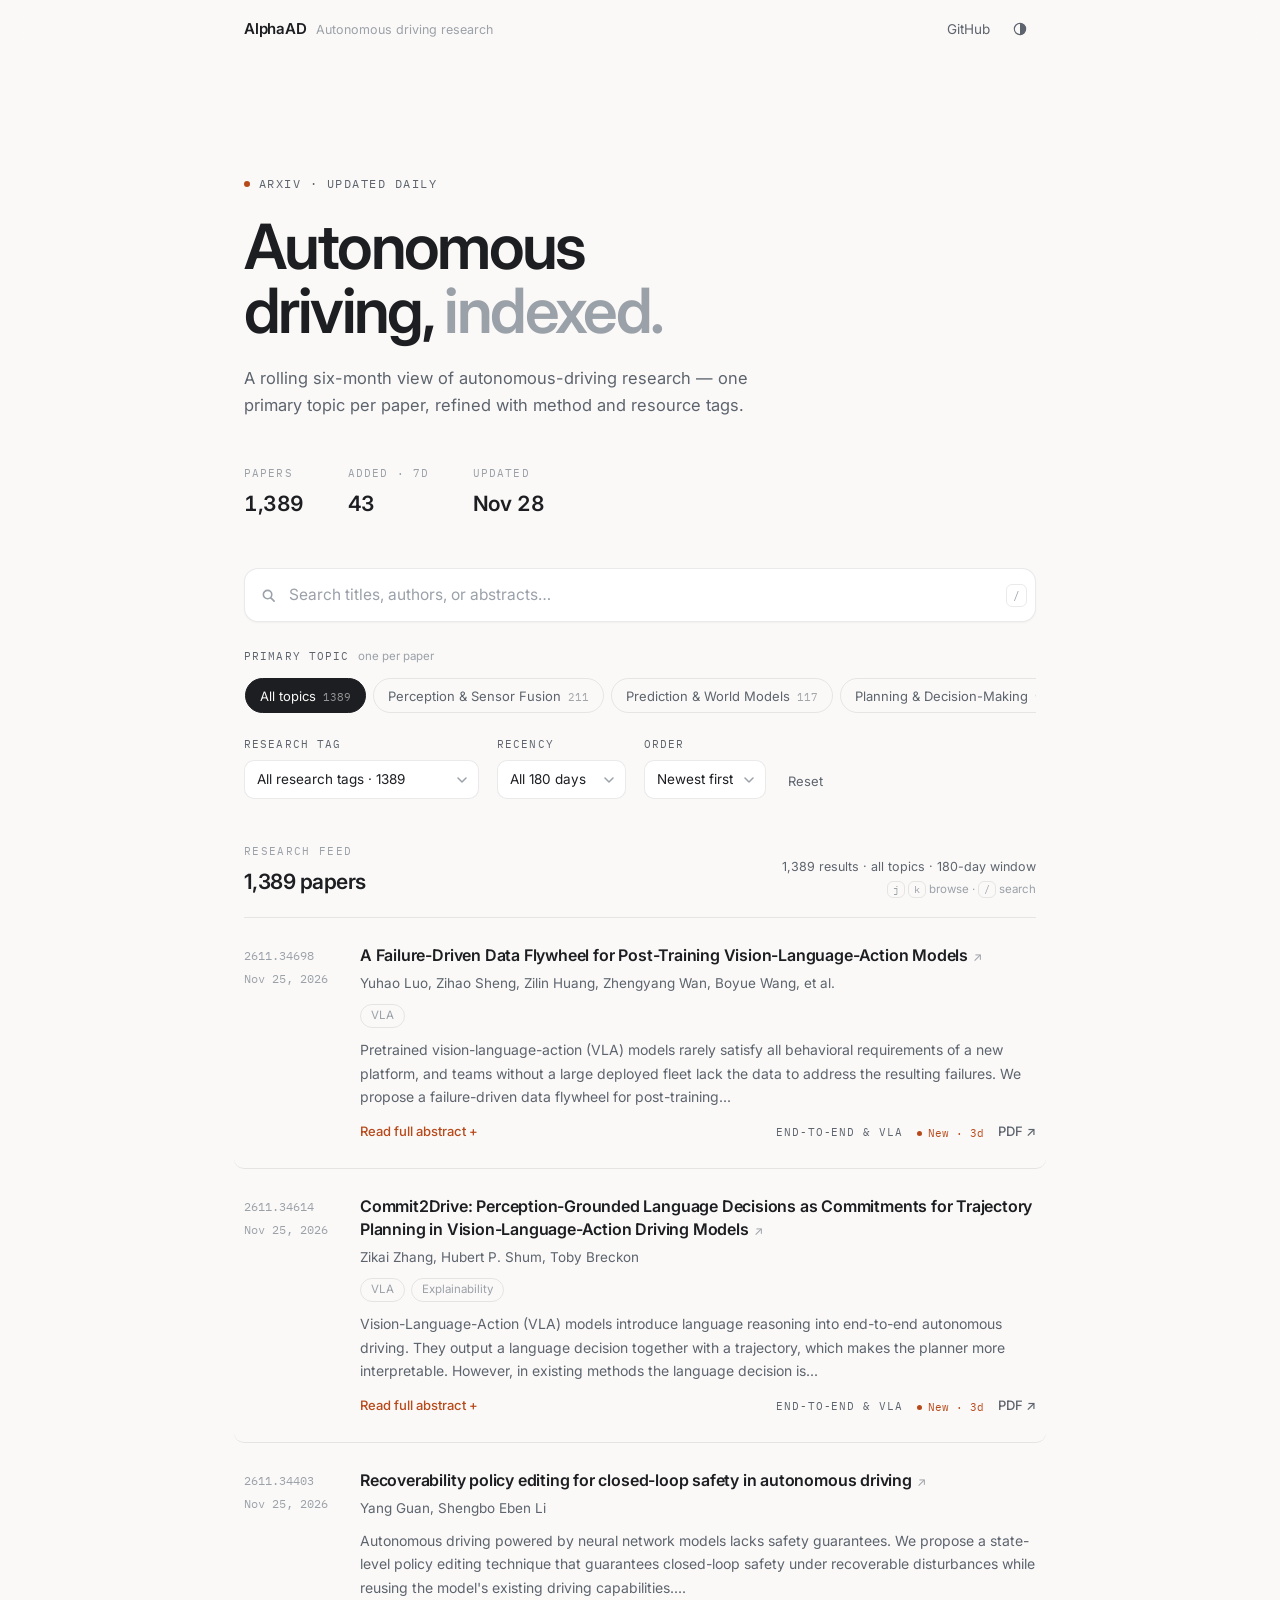
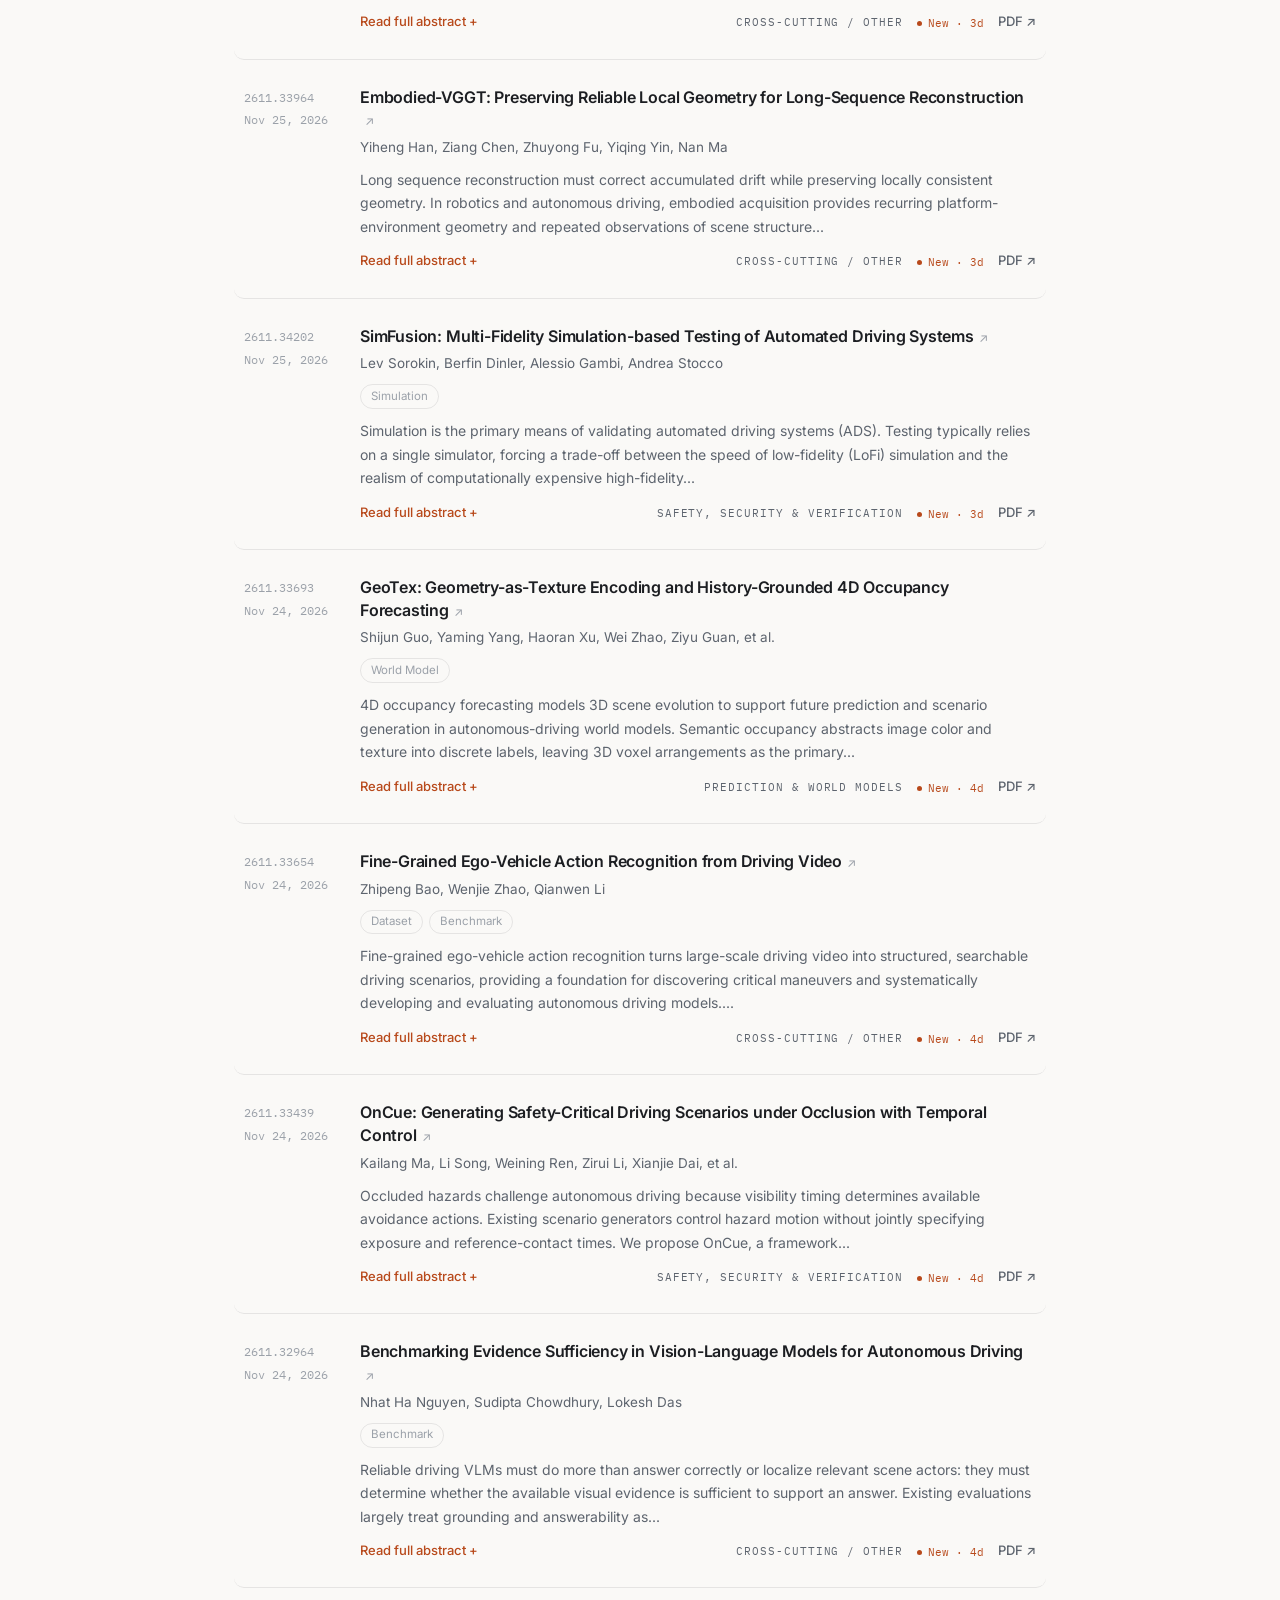
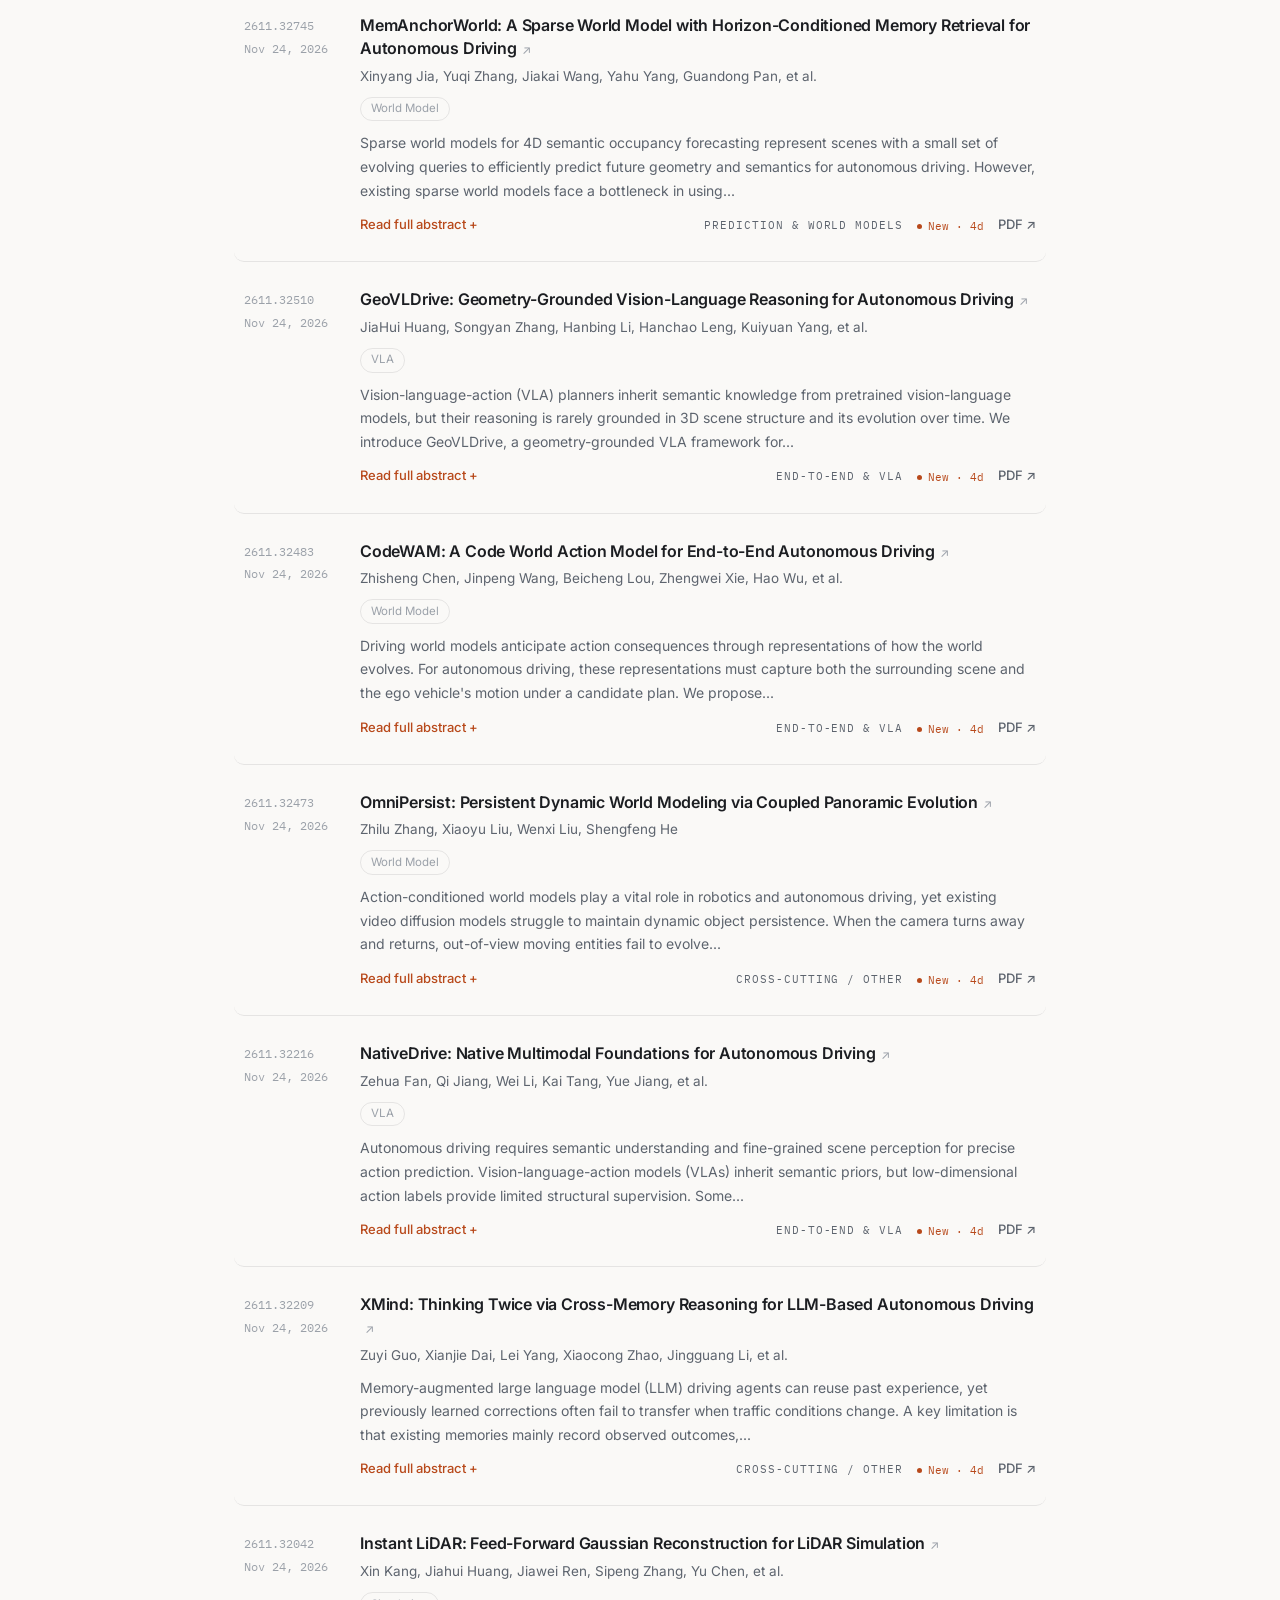
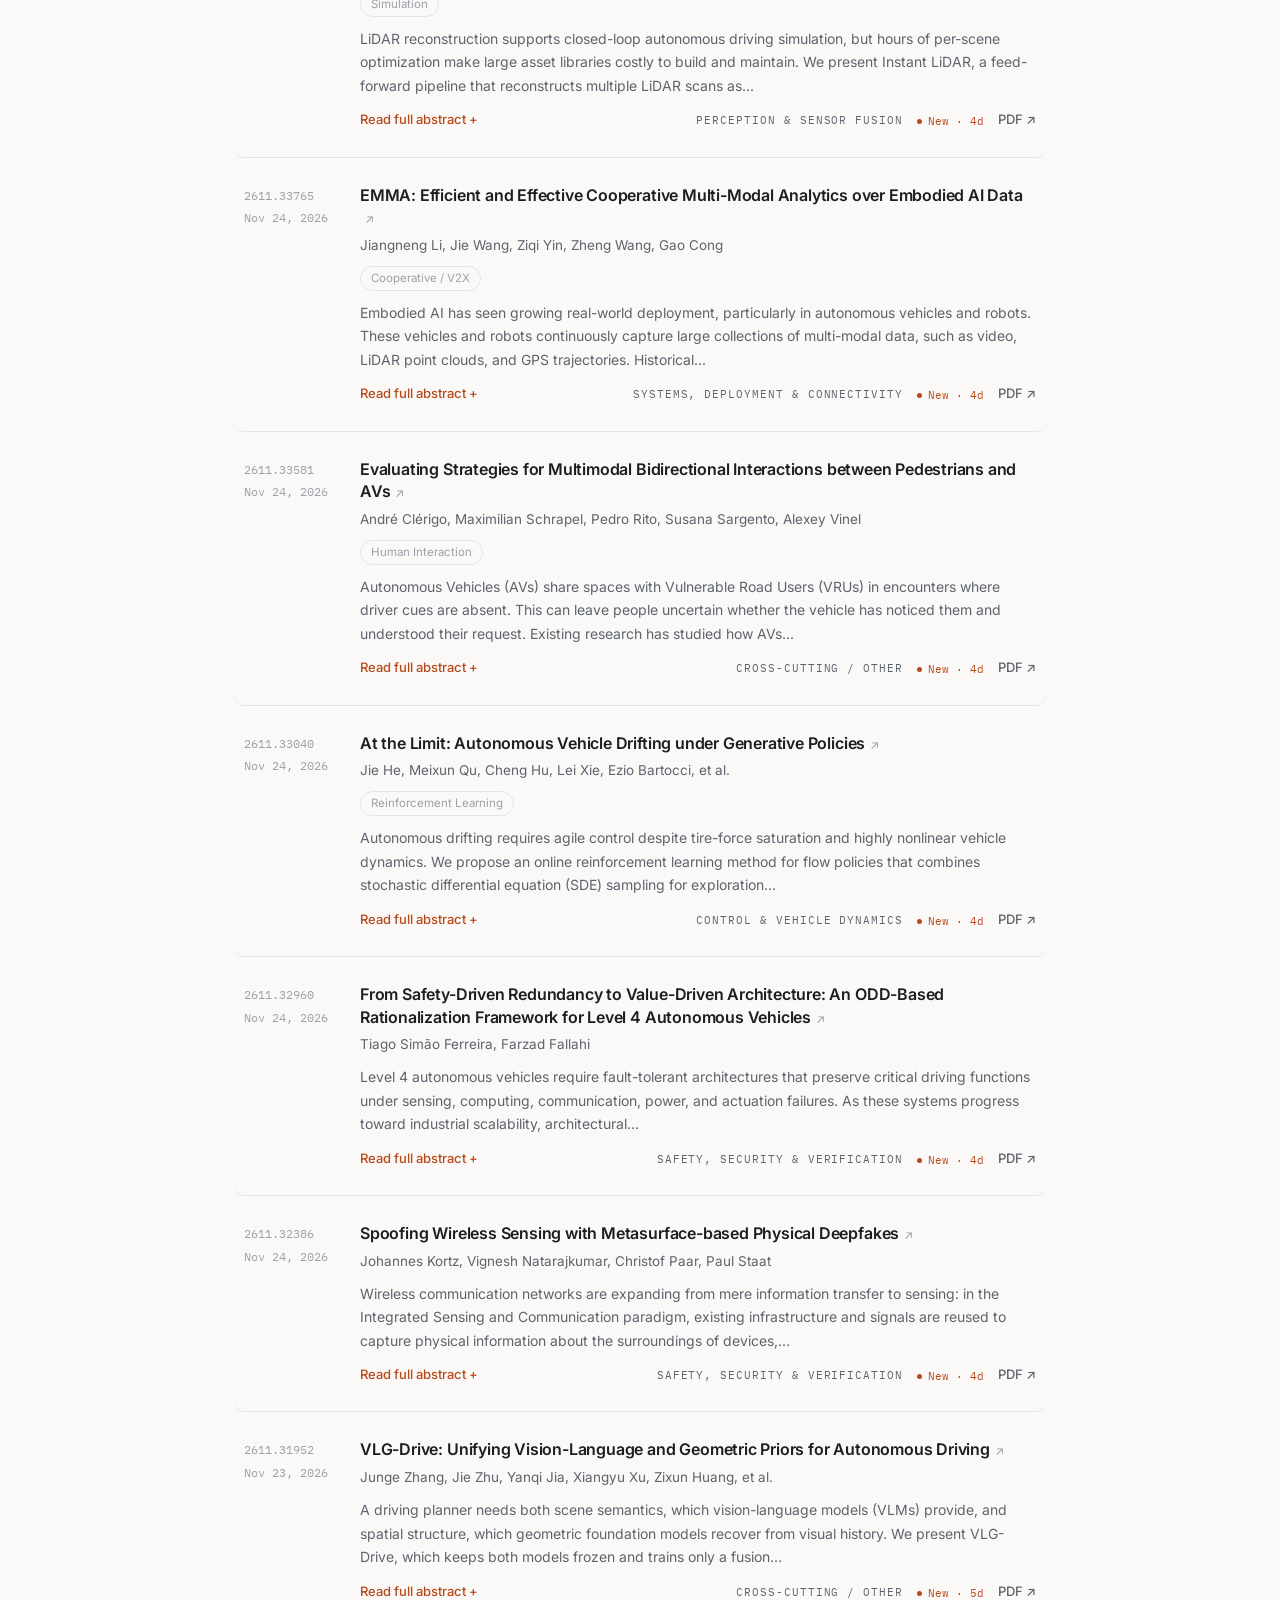
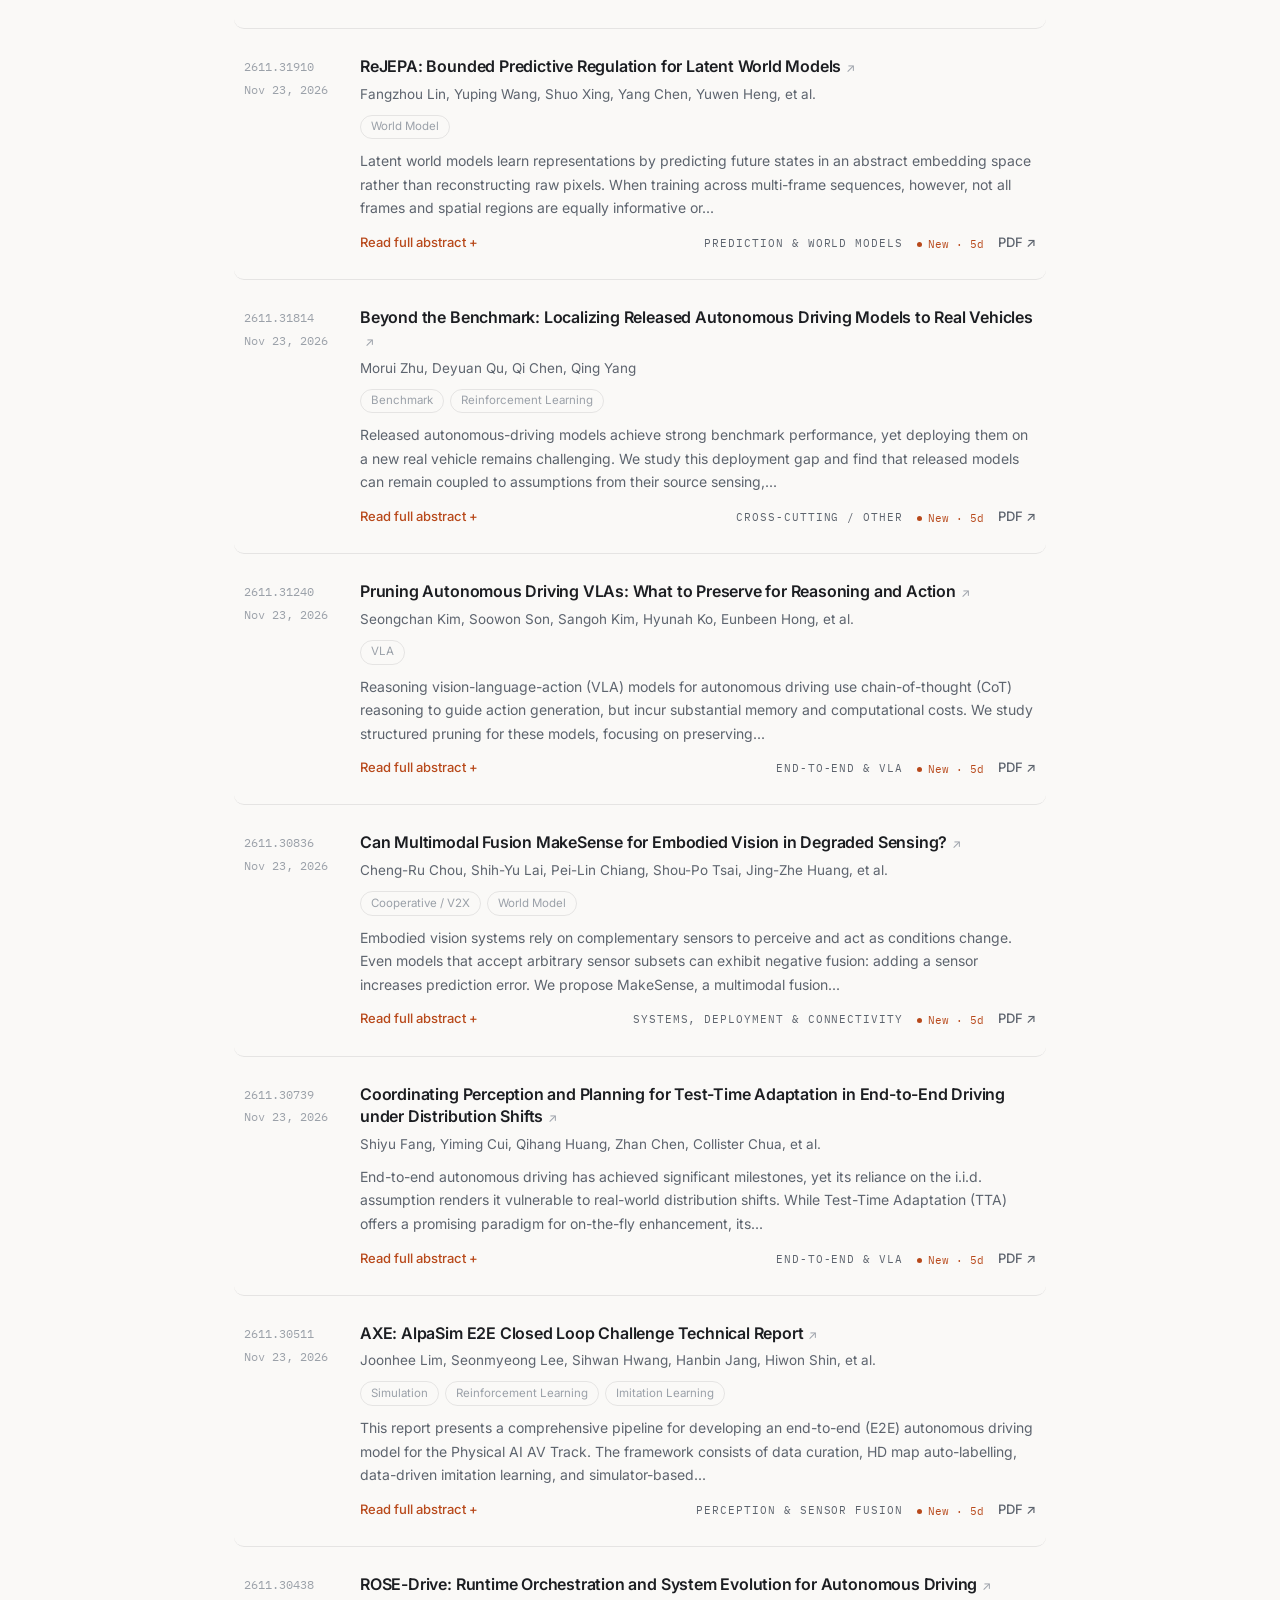
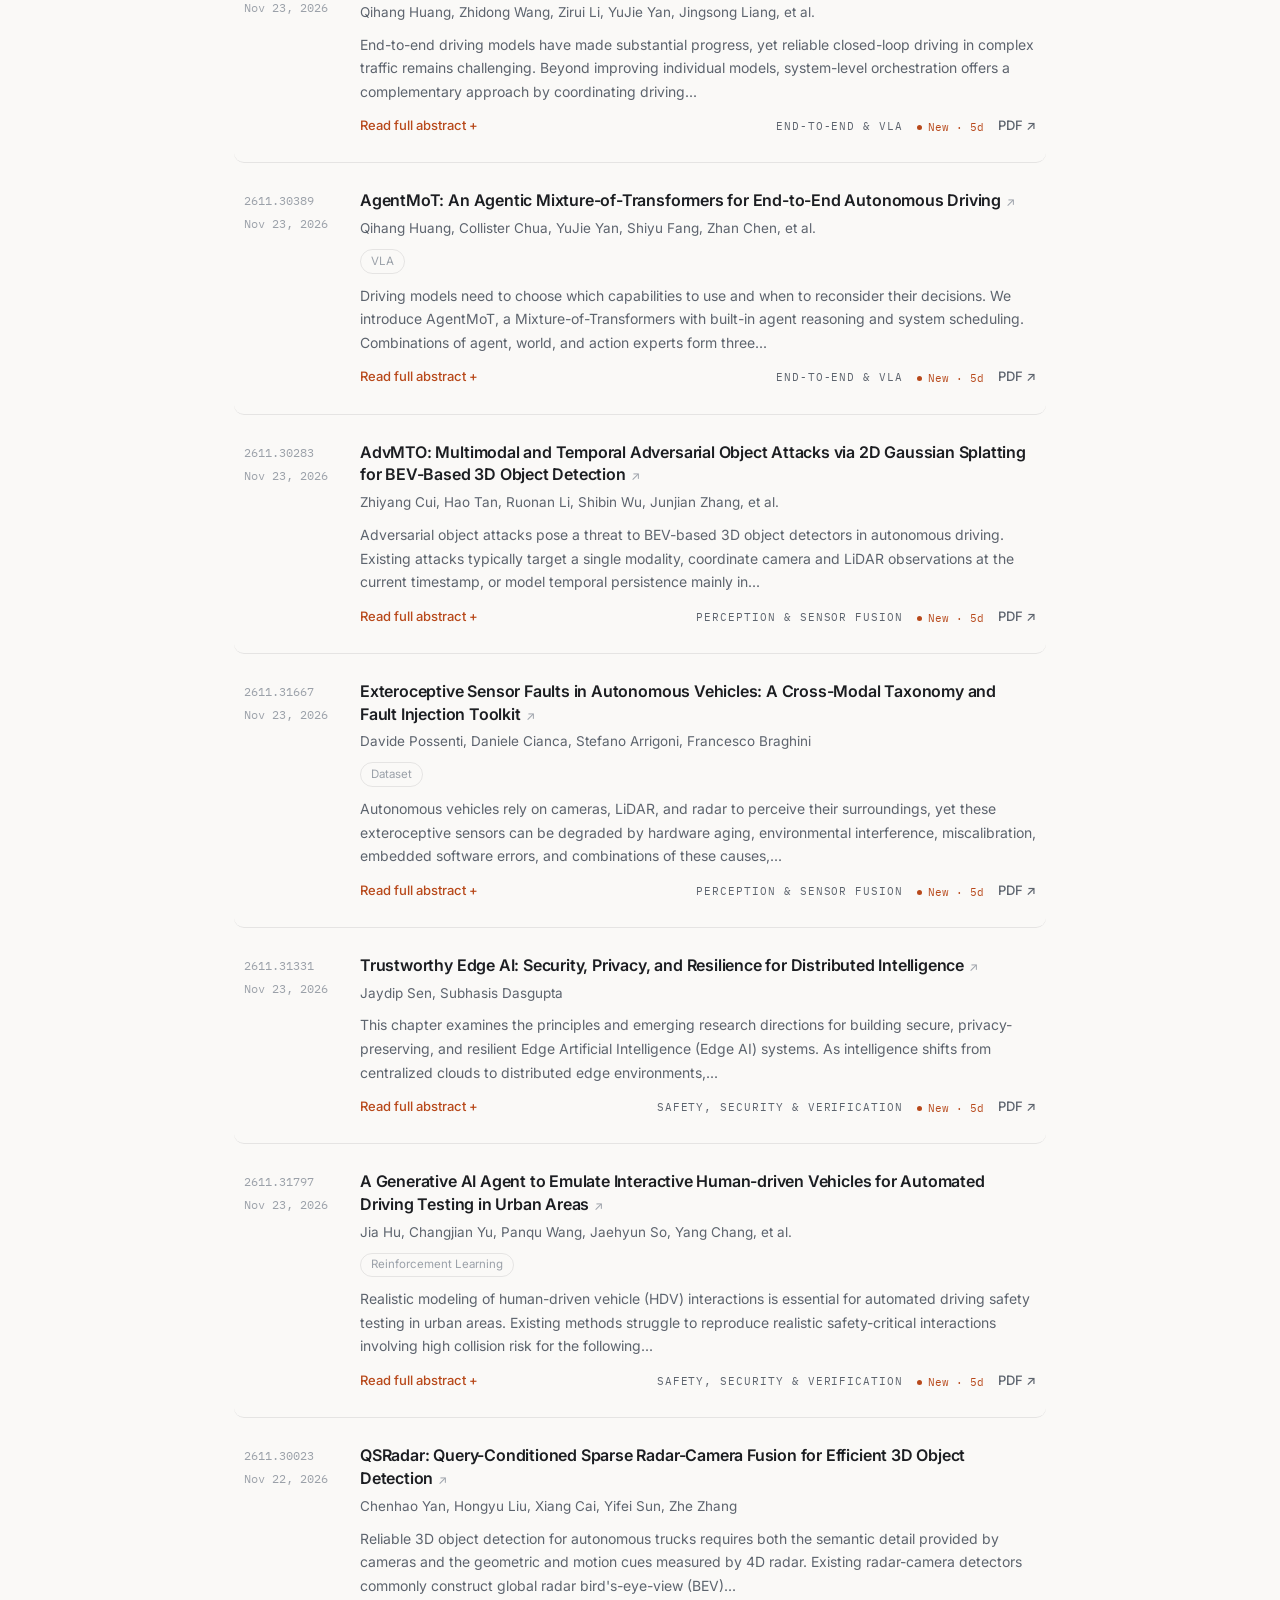
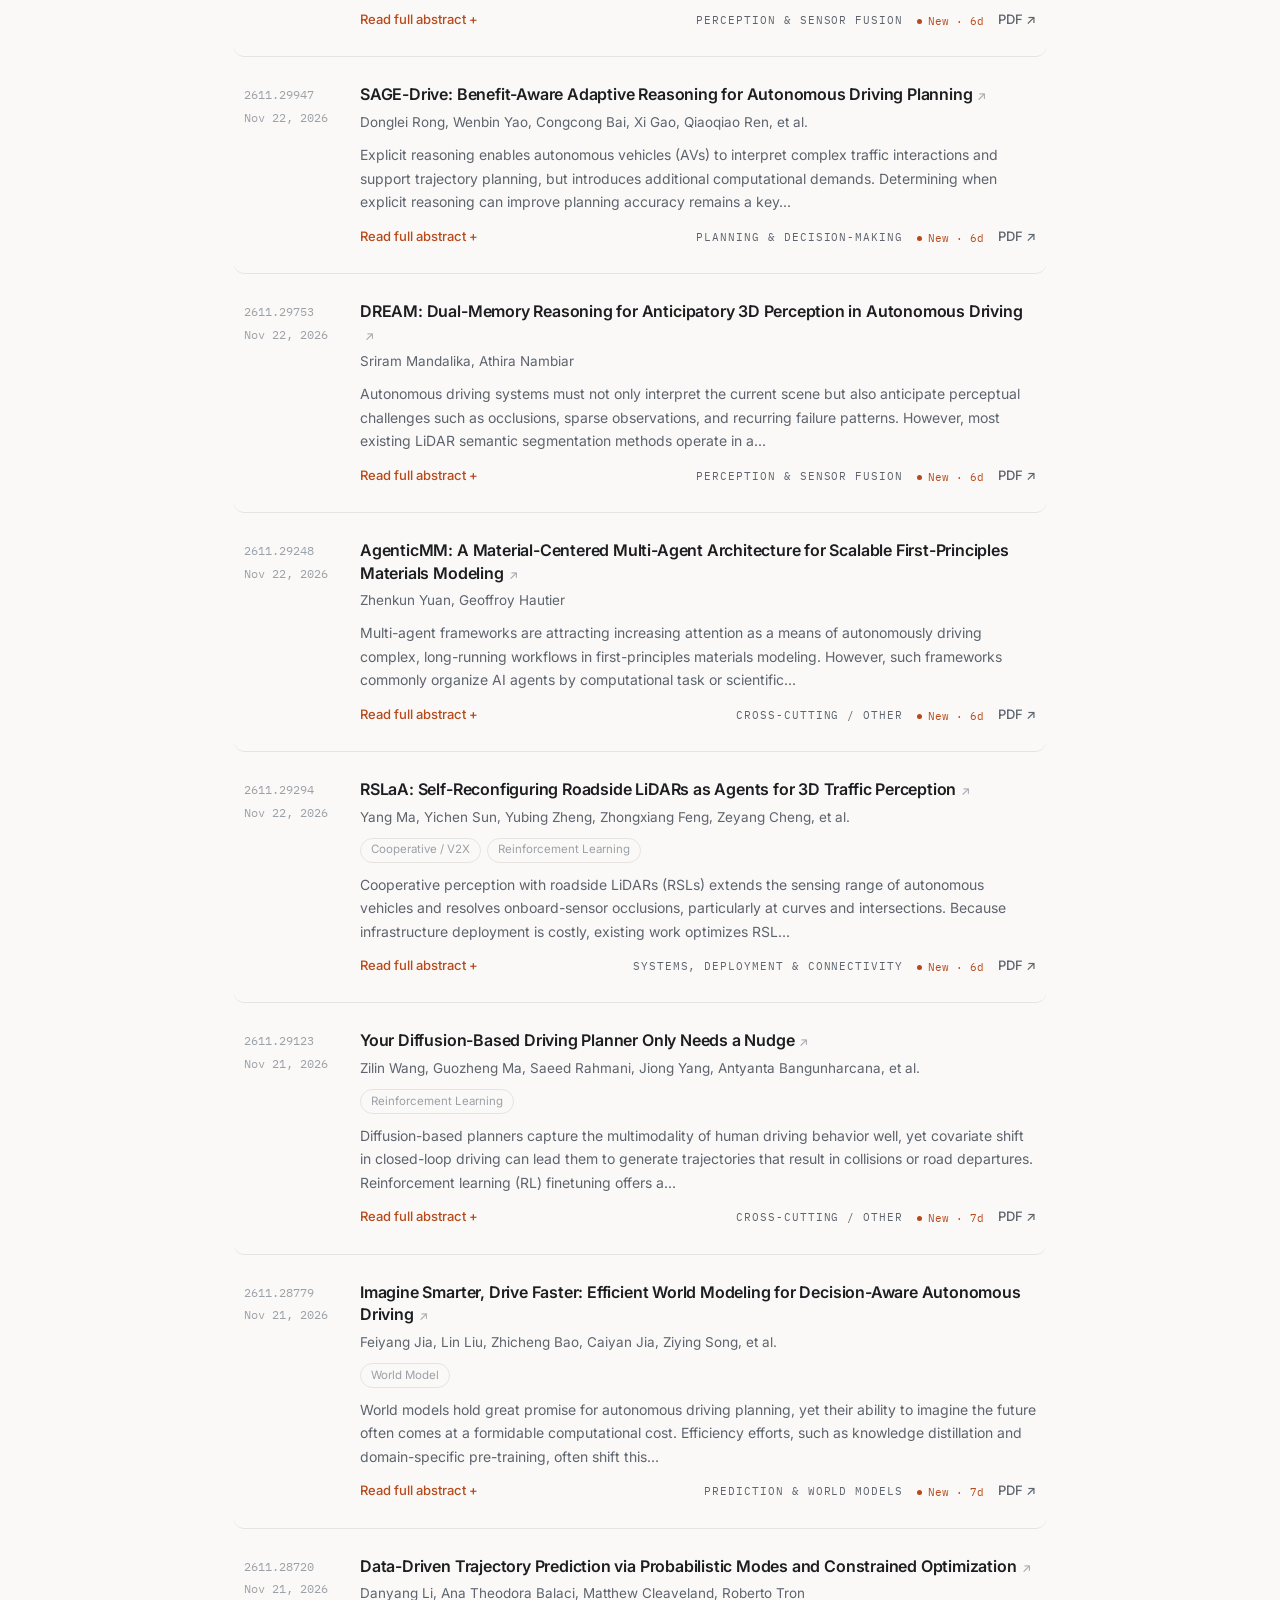
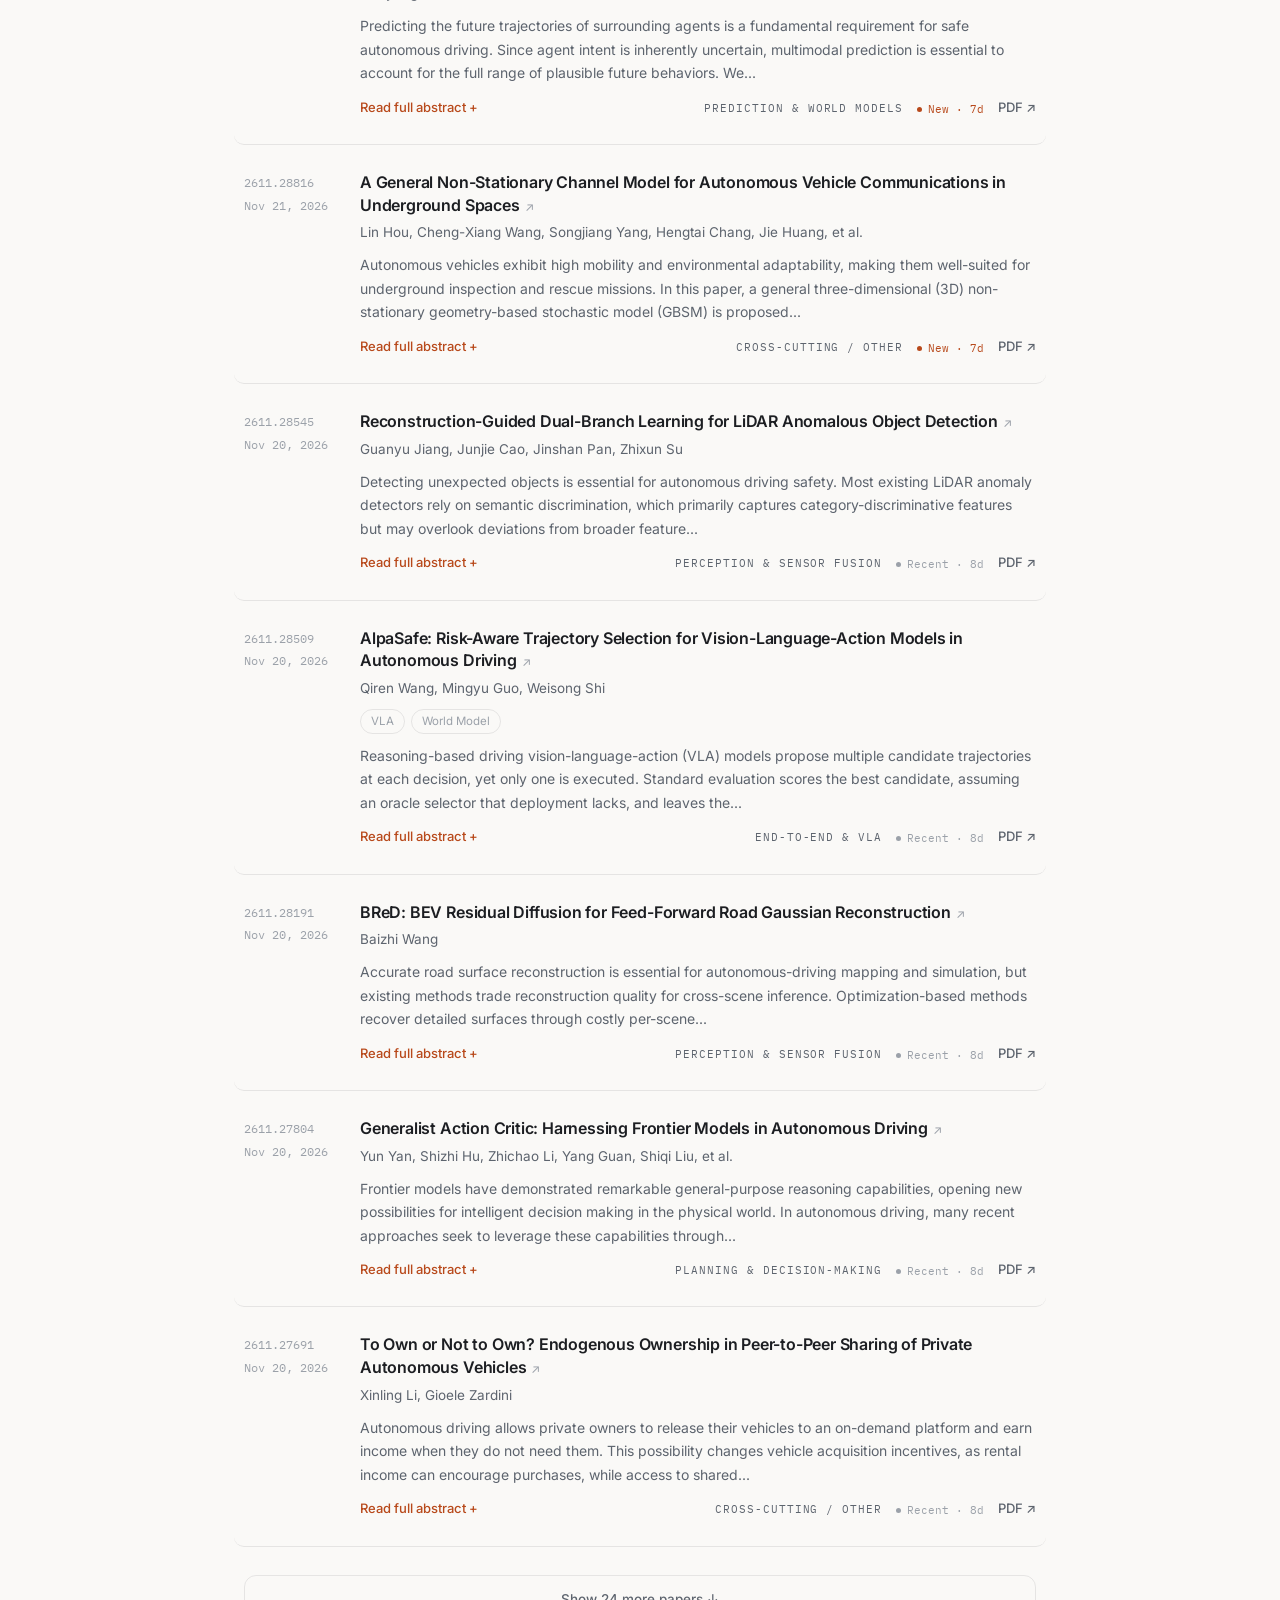
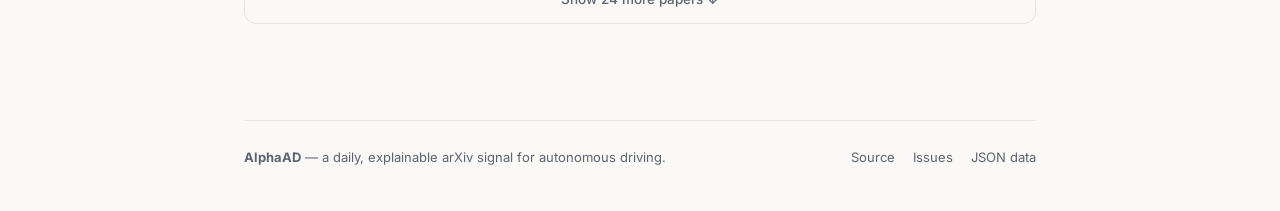
==== commit 7022ae2b: "[update] refresh papers 2026-11-28" ====
--- a/site/index.html
+++ b/site/index.html
@@ -67,15 +67,15 @@
           <dl class="signal-board" aria-label="Research index summary">
             <div>
               <dt>Papers</dt>
-              <dd id="total-papers">1,400</dd>
+              <dd id="total-papers">1,389</dd>
             </div>
             <div>
               <dt>Added · 7d</dt>
-              <dd id="new-papers">51</dd>
+              <dd id="new-papers">43</dd>
             </div>
             <div>
               <dt>Updated</dt>
-              <dd id="last-updated">Nov 27</dd>
+              <dd id="last-updated">Nov 28</dd>
             </div>
           </dl>
         </section>
@@ -103,7 +103,7 @@
               <span>Primary topic</span>
               <small>one per paper</small>
             </div>
-            <div class="category-scroller" id="category-filters" aria-label="Filter by primary topic"><button class="category-chip" type="button" data-category="all" aria-pressed="true" disabled>All topics<span class="chip-count" aria-hidden="true">1400</span></button><button class="category-chip" type="button" data-category="Perception &amp; Sensor Fusion" aria-pressed="false" disabled>Perception &amp; Sensor Fusion<span class="chip-count" aria-hidden="true">216</span></button><button class="category-chip" type="button" data-category="Prediction &amp; World Models" aria-pressed="false" disabled>Prediction &amp; World Models<span class="chip-count" aria-hidden="true">117</span></button><button class="category-chip" type="button" data-category="Planning &amp; Decision-Making" aria-pressed="false" disabled>Planning &amp; Decision-Making<span class="chip-count" aria-hidden="true">95</span></button><button class="category-chip" type="button" data-category="Control &amp; Vehicle Dynamics" aria-pressed="false" disabled>Control &amp; Vehicle Dynamics<span class="chip-count" aria-hidden="true">59</span></button><button class="category-chip" type="button" data-category="Mapping &amp; Localization" aria-pressed="false" disabled>Mapping &amp; Localization<span class="chip-count" aria-hidden="true">48</span></button><button class="category-chip" type="button" data-category="End-to-End &amp; VLA" aria-pressed="false" disabled>End-to-End &amp; VLA<span class="chip-count" aria-hidden="true">167</span></button><button class="category-chip" type="button" data-category="Safety, Security &amp; Verification" aria-pressed="false" disabled>Safety, Security &amp; Verification<span class="chip-count" aria-hidden="true">201</span></button><button class="category-chip" type="button" data-category="Systems, Deployment &amp; Connectivity" aria-pressed="false" disabled>Systems, Deployment &amp; Connectivity<span class="chip-count" aria-hidden="true">153</span></button><button class="category-chip" type="button" data-category="Human Factors &amp; Policy" aria-pressed="false" disabled>Human Factors &amp; Policy<span class="chip-count" aria-hidden="true">32</span></button><button class="category-chip" type="button" data-category="Cross-cutting / Other" aria-pressed="false" disabled>Cross-cutting / Other<span class="chip-count" aria-hidden="true">312</span></button></div>
+            <div class="category-scroller" id="category-filters" aria-label="Filter by primary topic"><button class="category-chip" type="button" data-category="all" aria-pressed="true" disabled>All topics<span class="chip-count" aria-hidden="true">1389</span></button><button class="category-chip" type="button" data-category="Perception &amp; Sensor Fusion" aria-pressed="false" disabled>Perception &amp; Sensor Fusion<span class="chip-count" aria-hidden="true">211</span></button><button class="category-chip" type="button" data-category="Prediction &amp; World Models" aria-pressed="false" disabled>Prediction &amp; World Models<span class="chip-count" aria-hidden="true">117</span></button><button class="category-chip" type="button" data-category="Planning &amp; Decision-Making" aria-pressed="false" disabled>Planning &amp; Decision-Making<span class="chip-count" aria-hidden="true">95</span></button><button class="category-chip" type="button" data-category="Control &amp; Vehicle Dynamics" aria-pressed="false" disabled>Control &amp; Vehicle Dynamics<span class="chip-count" aria-hidden="true">59</span></button><button class="category-chip" type="button" data-category="Mapping &amp; Localization" aria-pressed="false" disabled>Mapping &amp; Localization<span class="chip-count" aria-hidden="true">47</span></button><button class="category-chip" type="button" data-category="End-to-End &amp; VLA" aria-pressed="false" disabled>End-to-End &amp; VLA<span class="chip-count" aria-hidden="true">166</span></button><button class="category-chip" type="button" data-category="Safety, Security &amp; Verification" aria-pressed="false" disabled>Safety, Security &amp; Verification<span class="chip-count" aria-hidden="true">201</span></button><button class="category-chip" type="button" data-category="Systems, Deployment &amp; Connectivity" aria-pressed="false" disabled>Systems, Deployment &amp; Connectivity<span class="chip-count" aria-hidden="true">151</span></button><button class="category-chip" type="button" data-category="Human Factors &amp; Policy" aria-pressed="false" disabled>Human Factors &amp; Policy<span class="chip-count" aria-hidden="true">32</span></button><button class="category-chip" type="button" data-category="Cross-cutting / Other" aria-pressed="false" disabled>Cross-cutting / Other<span class="chip-count" aria-hidden="true">310</span></button></div>
           </div>
 
           <div class="select-filters">
@@ -111,7 +111,7 @@
               <span>Research tag</span>
               <select id="tag-filter" disabled>
                 <option value="all">All research tags</option>
-                <option value="Dataset">Dataset · 99</option><option value="Benchmark">Benchmark · 97</option><option value="Simulation">Simulation · 193</option><option value="Synthetic Data">Synthetic Data · 28</option><option value="Cooperative / V2X">Cooperative / V2X · 110</option><option value="VLA">VLA · 92</option><option value="World Model">World Model · 127</option><option value="Reinforcement Learning">Reinforcement Learning · 141</option><option value="Imitation Learning">Imitation Learning · 28</option><option value="Hardware / Real-Time">Hardware / Real-Time · 96</option><option value="Survey">Survey · 28</option><option value="Explainability">Explainability · 104</option><option value="Human Interaction">Human Interaction · 19</option>
+                <option value="Dataset">Dataset · 98</option><option value="Benchmark">Benchmark · 93</option><option value="Simulation">Simulation · 192</option><option value="Synthetic Data">Synthetic Data · 28</option><option value="Cooperative / V2X">Cooperative / V2X · 110</option><option value="VLA">VLA · 92</option><option value="World Model">World Model · 126</option><option value="Reinforcement Learning">Reinforcement Learning · 140</option><option value="Imitation Learning">Imitation Learning · 28</option><option value="Hardware / Real-Time">Hardware / Real-Time · 95</option><option value="Survey">Survey · 27</option><option value="Explainability">Explainability · 103</option><option value="Human Interaction">Human Interaction · 19</option>
               </select>
             </label>
             <label>
@@ -139,10 +139,10 @@
           <header class="results-header">
             <div>
               <p class="section-index">Research feed</p>
-              <h2 id="results-title"><span id="result-count">1,400</span> papers</h2>
+              <h2 id="results-title"><span id="result-count">1,389</span> papers</h2>
             </div>
             <div class="result-meta">
-              <p id="result-context" class="result-context" aria-live="polite">1,400 results · all topics · 180-day window</p>
+              <p id="result-context" class="result-context" aria-live="polite">1,389 results · all topics · 180-day window</p>
               <p class="keyboard-hint" aria-hidden="true"><kbd>j</kbd> <kbd>k</kbd> browse · <kbd>/</kbd> search</p>
             </div>
           </header>
@@ -152,30 +152,30 @@
             <button id="retry-feed" class="text-button" type="button" hidden>Retry</button>
           </div>
 
-          <div class="paper-list" id="paper-list" aria-busy="false"><article class="paper-card is-initial" data-paper-id="2611.34698" data-recency="new"><div class="paper-index">2611.34698<time class="paper-date" datetime="2026-11-25">Nov 25, 2026</time></div><div class="paper-main"><h3><a href="https://arxiv.org/abs/2611.34698" target="_blank" rel="noopener noreferrer" aria-label="A Failure-Driven Data Flywheel for Post-Training Vision-Language-Action Models on arXiv (opens in a new tab)">A Failure-Driven Data Flywheel for Post-Training Vision-Language-Action Models<span class="title-link-cue" aria-hidden="true">↗</span></a></h3><p class="paper-authors">Yuhao Luo, Zihao Sheng, Zilin Huang, Zhengyang Wan, Boyue Wang, et al.</p><div class="paper-tags" aria-label="Research tags"><button class="paper-tag" type="button" aria-pressed="false" disabled>VLA</button></div><p class="paper-abstract" id="abstract-2611-34698">Pretrained vision-language-action (VLA) models rarely satisfy all behavioral requirements of a new platform, and teams without a large deployed fleet lack the data to address the resulting failures. We propose a failure-driven data flywheel for post-training...</p><div class="paper-foot"><button class="abstract-toggle" type="button" aria-controls="abstract-2611-34698" aria-expanded="false">Read full abstract +</button><div class="paper-meta"><span class="topic-label" title="Automated classification · high confidence · title: vision-language-action; abstract: vision-language-action">End-to-End &amp; VLA</span><span class="recency-label" data-recency="new">New · 2d</span><div class="paper-links"><a href="https://arxiv.org/pdf/2611.34698.pdf" target="_blank" rel="noopener noreferrer" aria-label="Open PDF for A Failure-Driven Data Flywheel for Post-Training Vision-Language-Action Models (opens in a new tab)">PDF  ↗</a></div></div></div></div></article>
-<article class="paper-card is-initial" data-paper-id="2611.34614" data-recency="new"><div class="paper-index">2611.34614<time class="paper-date" datetime="2026-11-25">Nov 25, 2026</time></div><div class="paper-main"><h3><a href="https://arxiv.org/abs/2611.34614" target="_blank" rel="noopener noreferrer" aria-label="Commit2Drive: Perception-Grounded Language Decisions as Commitments for Trajectory Planning in Vision-Language-Action Driving Models on arXiv (opens in a new tab)">Commit2Drive: Perception-Grounded Language Decisions as Commitments for Trajectory Planning in Vision-Language-Action Driving Models<span class="title-link-cue" aria-hidden="true">↗</span></a></h3><p class="paper-authors">Zikai Zhang, Hubert P. Shum, Toby Breckon</p><div class="paper-tags" aria-label="Research tags"><button class="paper-tag" type="button" aria-pressed="false" disabled>VLA</button><button class="paper-tag" type="button" aria-pressed="false" disabled>Explainability</button></div><p class="paper-abstract" id="abstract-2611-34614">Vision-Language-Action (VLA) models introduce language reasoning into end-to-end autonomous driving. They output a language decision together with a trajectory, which makes the planner more interpretable. However, in existing methods the language decision is...</p><div class="paper-foot"><button class="abstract-toggle" type="button" aria-controls="abstract-2611-34614" aria-expanded="false">Read full abstract +</button><div class="paper-meta"><span class="topic-label" title="Automated classification · low confidence · abstract: end-to-end driving; title: vision-language-action; abstract: vision-language-action">End-to-End &amp; VLA</span><span class="recency-label" data-recency="new">New · 2d</span><div class="paper-links"><a href="https://arxiv.org/pdf/2611.34614.pdf" target="_blank" rel="noopener noreferrer" aria-label="Open PDF for Commit2Drive: Perception-Grounded Language Decisions as Commitments for Trajectory Planning in Vision-Language-Action Driving Models (opens in a new tab)">PDF  ↗</a></div></div></div></div></article>
-<article class="paper-card is-initial" data-paper-id="2611.34403" data-recency="new"><div class="paper-index">2611.34403<time class="paper-date" datetime="2026-11-25">Nov 25, 2026</time></div><div class="paper-main"><h3><a href="https://arxiv.org/abs/2611.34403" target="_blank" rel="noopener noreferrer" aria-label="Recoverability policy editing for closed-loop safety in autonomous driving on arXiv (opens in a new tab)">Recoverability policy editing for closed-loop safety in autonomous driving<span class="title-link-cue" aria-hidden="true">↗</span></a></h3><p class="paper-authors">Yang Guan, Shengbo Eben Li</p><p class="paper-abstract" id="abstract-2611-34403">Autonomous driving powered by neural network models lacks safety guarantees. We propose a state-level policy editing technique that guarantees closed-loop safety under recoverable disturbances while reusing the model&#x27;s existing driving capabilities....</p><div class="paper-foot"><button class="abstract-toggle" type="button" aria-controls="abstract-2611-34403" aria-expanded="false">Read full abstract +</button><div class="paper-meta"><span class="topic-label" title="Automated classification · low confidence · Human Factors &amp; Policy: title: law or policy; Human Factors &amp; Policy: abstract: law or policy; Safety, Security &amp; Verification: title: safety">Cross-cutting / Other</span><span class="recency-label" data-recency="new">New · 2d</span><div class="paper-links"><a href="https://arxiv.org/pdf/2611.34403.pdf" target="_blank" rel="noopener noreferrer" aria-label="Open PDF for Recoverability policy editing for closed-loop safety in autonomous driving (opens in a new tab)">PDF  ↗</a></div></div></div></div></article>
-<article class="paper-card is-initial" data-paper-id="2611.33964" data-recency="new"><div class="paper-index">2611.33964<time class="paper-date" datetime="2026-11-25">Nov 25, 2026</time></div><div class="paper-main"><h3><a href="https://arxiv.org/abs/2611.33964" target="_blank" rel="noopener noreferrer" aria-label="Embodied-VGGT: Preserving Reliable Local Geometry for Long-Sequence Reconstruction on arXiv (opens in a new tab)">Embodied-VGGT: Preserving Reliable Local Geometry for Long-Sequence Reconstruction<span class="title-link-cue" aria-hidden="true">↗</span></a></h3><p class="paper-authors">Yiheng Han, Ziang Chen, Zhuyong Fu, Yiqing Yin, Nan Ma</p><p class="paper-abstract" id="abstract-2611-33964">Long sequence reconstruction must correct accumulated drift while preserving locally consistent geometry. In robotics and autonomous driving, embodied acquisition provides recurring platform- environment geometry and repeated observations of scene structure...</p><div class="paper-foot"><button class="abstract-toggle" type="button" aria-controls="abstract-2611-33964" aria-expanded="false">Read full abstract +</button><div class="paper-meta"><span class="topic-label" title="Automated classification · low confidence · Safety, Security &amp; Verification: abstract: robustness">Cross-cutting / Other</span><span class="recency-label" data-recency="new">New · 2d</span><div class="paper-links"><a href="https://arxiv.org/pdf/2611.33964.pdf" target="_blank" rel="noopener noreferrer" aria-label="Open PDF for Embodied-VGGT: Preserving Reliable Local Geometry for Long-Sequence Reconstruction (opens in a new tab)">PDF  ↗</a></div></div></div></div></article>
-<article class="paper-card is-initial" data-paper-id="2611.34202" data-recency="new"><div class="paper-index">2611.34202<time class="paper-date" datetime="2026-11-25">Nov 25, 2026</time></div><div class="paper-main"><h3><a href="https://arxiv.org/abs/2611.34202" target="_blank" rel="noopener noreferrer" aria-label="SimFusion: Multi-Fidelity Simulation-based Testing of Automated Driving Systems on arXiv (opens in a new tab)">SimFusion: Multi-Fidelity Simulation-based Testing of Automated Driving Systems<span class="title-link-cue" aria-hidden="true">↗</span></a></h3><p class="paper-authors">Lev Sorokin, Berfin Dinler, Alessio Gambi, Andrea Stocco</p><div class="paper-tags" aria-label="Research tags"><button class="paper-tag" type="button" aria-pressed="false" disabled>Simulation</button></div><p class="paper-abstract" id="abstract-2611-34202">Simulation is the primary means of validating automated driving systems (ADS). Testing typically relies on a single simulator, forcing a trade-off between the speed of low-fidelity (LoFi) simulation and the realism of computationally expensive high-fidelity...</p><div class="paper-foot"><button class="abstract-toggle" type="button" aria-controls="abstract-2611-34202" aria-expanded="false">Read full abstract +</button><div class="paper-meta"><span class="topic-label" title="Automated classification · medium confidence · title: validation or testing; abstract: validation or testing; abstract: failure">Safety, Security &amp; Verification</span><span class="recency-label" data-recency="new">New · 2d</span><div class="paper-links"><a href="https://arxiv.org/pdf/2611.34202.pdf" target="_blank" rel="noopener noreferrer" aria-label="Open PDF for SimFusion: Multi-Fidelity Simulation-based Testing of Automated Driving Systems (opens in a new tab)">PDF  ↗</a></div></div></div></div></article>
-<article class="paper-card is-initial" data-paper-id="2611.33693" data-recency="new"><div class="paper-index">2611.33693<time class="paper-date" datetime="2026-11-24">Nov 24, 2026</time></div><div class="paper-main"><h3><a href="https://arxiv.org/abs/2611.33693" target="_blank" rel="noopener noreferrer" aria-label="GeoTex: Geometry-as-Texture Encoding and History-Grounded 4D Occupancy Forecasting on arXiv (opens in a new tab)">GeoTex: Geometry-as-Texture Encoding and History-Grounded 4D Occupancy Forecasting<span class="title-link-cue" aria-hidden="true">↗</span></a></h3><p class="paper-authors">Shijun Guo, Yaming Yang, Haoran Xu, Wei Zhao, Ziyu Guan, et al.</p><div class="paper-tags" aria-label="Research tags"><button class="paper-tag" type="button" aria-pressed="false" disabled>World Model</button></div><p class="paper-abstract" id="abstract-2611-33693">4D occupancy forecasting models 3D scene evolution to support future prediction and scenario generation in autonomous-driving world models. Semantic occupancy abstracts image color and texture into discrete labels, leaving 3D voxel arrangements as the primary...</p><div class="paper-foot"><button class="abstract-toggle" type="button" aria-controls="abstract-2611-33693" aria-expanded="false">Read full abstract +</button><div class="paper-meta"><span class="topic-label" title="Automated classification · high confidence · title: forecasting; abstract: forecasting; abstract: world model">Prediction &amp; World Models</span><span class="recency-label" data-recency="new">New · 3d</span><div class="paper-links"><a href="https://arxiv.org/pdf/2611.33693.pdf" target="_blank" rel="noopener noreferrer" aria-label="Open PDF for GeoTex: Geometry-as-Texture Encoding and History-Grounded 4D Occupancy Forecasting (opens in a new tab)">PDF  ↗</a></div></div></div></div></article>
-<article class="paper-card is-initial" data-paper-id="2611.33654" data-recency="new"><div class="paper-index">2611.33654<time class="paper-date" datetime="2026-11-24">Nov 24, 2026</time></div><div class="paper-main"><h3><a href="https://arxiv.org/abs/2611.33654" target="_blank" rel="noopener noreferrer" aria-label="Fine-Grained Ego-Vehicle Action Recognition from Driving Video on arXiv (opens in a new tab)">Fine-Grained Ego-Vehicle Action Recognition from Driving Video<span class="title-link-cue" aria-hidden="true">↗</span></a></h3><p class="paper-authors">Zhipeng Bao, Wenjie Zhao, Qianwen Li</p><div class="paper-tags" aria-label="Research tags"><button class="paper-tag" type="button" aria-pressed="false" disabled>Dataset</button><button class="paper-tag" type="button" aria-pressed="false" disabled>Benchmark</button></div><p class="paper-abstract" id="abstract-2611-33654">Fine-grained ego-vehicle action recognition turns large-scale driving video into structured, searchable driving scenarios, providing a foundation for discovering critical maneuvers and systematically developing and evaluating autonomous driving models....</p><div class="paper-foot"><button class="abstract-toggle" type="button" aria-controls="abstract-2611-33654" aria-expanded="false">Read full abstract +</button><div class="paper-meta"><span class="topic-label" title="Automated classification · low confidence · no strong primary-topic signal">Cross-cutting / Other</span><span class="recency-label" data-recency="new">New · 3d</span><div class="paper-links"><a href="https://arxiv.org/pdf/2611.33654.pdf" target="_blank" rel="noopener noreferrer" aria-label="Open PDF for Fine-Grained Ego-Vehicle Action Recognition from Driving Video (opens in a new tab)">PDF  ↗</a></div></div></div></div></article>
-<article class="paper-card is-initial" data-paper-id="2611.33439" data-recency="new"><div class="paper-index">2611.33439<time class="paper-date" datetime="2026-11-24">Nov 24, 2026</time></div><div class="paper-main"><h3><a href="https://arxiv.org/abs/2611.33439" target="_blank" rel="noopener noreferrer" aria-label="OnCue: Generating Safety-Critical Driving Scenarios under Occlusion with Temporal Control on arXiv (opens in a new tab)">OnCue: Generating Safety-Critical Driving Scenarios under Occlusion with Temporal Control<span class="title-link-cue" aria-hidden="true">↗</span></a></h3><p class="paper-authors">Kailang Ma, Li Song, Weining Ren, Zirui Li, Xianjie Dai, et al.</p><p class="paper-abstract" id="abstract-2611-33439">Occluded hazards challenge autonomous driving because visibility timing determines available avoidance actions. Existing scenario generators control hazard motion without jointly specifying exposure and reference-contact times. We propose OnCue, a framework...</p><div class="paper-foot"><button class="abstract-toggle" type="button" aria-controls="abstract-2611-33439" aria-expanded="false">Read full abstract +</button><div class="paper-meta"><span class="topic-label" title="Automated classification · high confidence · title: safety; abstract: safety; abstract: attack or threat">Safety, Security &amp; Verification</span><span class="recency-label" data-recency="new">New · 3d</span><div class="paper-links"><a href="https://arxiv.org/pdf/2611.33439.pdf" target="_blank" rel="noopener noreferrer" aria-label="Open PDF for OnCue: Generating Safety-Critical Driving Scenarios under Occlusion with Temporal Control (opens in a new tab)">PDF  ↗</a></div></div></div></div></article>
-<article class="paper-card is-initial" data-paper-id="2611.32964" data-recency="new"><div class="paper-index">2611.32964<time class="paper-date" datetime="2026-11-24">Nov 24, 2026</time></div><div class="paper-main"><h3><a href="https://arxiv.org/abs/2611.32964" target="_blank" rel="noopener noreferrer" aria-label="Benchmarking Evidence Sufficiency in Vision-Language Models for Autonomous Driving on arXiv (opens in a new tab)">Benchmarking Evidence Sufficiency in Vision-Language Models for Autonomous Driving<span class="title-link-cue" aria-hidden="true">↗</span></a></h3><p class="paper-authors">Nhat Ha Nguyen, Sudipta Chowdhury, Lokesh Das</p><div class="paper-tags" aria-label="Research tags"><button class="paper-tag" type="button" aria-pressed="false" disabled>Benchmark</button></div><p class="paper-abstract" id="abstract-2611-32964">Reliable driving VLMs must do more than answer correctly or localize relevant scene actors: they must determine whether the available visual evidence is sufficient to support an answer. Existing evaluations largely treat grounding and answerability as...</p><div class="paper-foot"><button class="abstract-toggle" type="button" aria-controls="abstract-2611-32964" aria-expanded="false">Read full abstract +</button><div class="paper-meta"><span class="topic-label" title="Automated classification · low confidence · no strong primary-topic signal">Cross-cutting / Other</span><span class="recency-label" data-recency="new">New · 3d</span><div class="paper-links"><a href="https://arxiv.org/pdf/2611.32964.pdf" target="_blank" rel="noopener noreferrer" aria-label="Open PDF for Benchmarking Evidence Sufficiency in Vision-Language Models for Autonomous Driving (opens in a new tab)">PDF  ↗</a></div></div></div></div></article>
-<article class="paper-card is-initial" data-paper-id="2611.32745" data-recency="new"><div class="paper-index">2611.32745<time class="paper-date" datetime="2026-11-24">Nov 24, 2026</time></div><div class="paper-main"><h3><a href="https://arxiv.org/abs/2611.32745" target="_blank" rel="noopener noreferrer" aria-label="MemAnchorWorld: A Sparse World Model with Horizon-Conditioned Memory Retrieval for Autonomous Driving on arXiv (opens in a new tab)">MemAnchorWorld: A Sparse World Model with Horizon-Conditioned Memory Retrieval for Autonomous Driving<span class="title-link-cue" aria-hidden="true">↗</span></a></h3><p class="paper-authors">Xinyang Jia, Yuqi Zhang, Jiakai Wang, Yahu Yang, Guandong Pan, et al.</p><div class="paper-tags" aria-label="Research tags"><button class="paper-tag" type="button" aria-pressed="false" disabled>World Model</button></div><p class="paper-abstract" id="abstract-2611-32745">Sparse world models for 4D semantic occupancy forecasting represent scenes with a small set of evolving queries to efficiently predict future geometry and semantics for autonomous driving. However, existing sparse world models face a bottleneck in using...</p><div class="paper-foot"><button class="abstract-toggle" type="button" aria-controls="abstract-2611-32745" aria-expanded="false">Read full abstract +</button><div class="paper-meta"><span class="topic-label" title="Automated classification · high confidence · abstract: forecasting; title: world model; abstract: world model">Prediction &amp; World Models</span><span class="recency-label" data-recency="new">New · 3d</span><div class="paper-links"><a href="https://arxiv.org/pdf/2611.32745.pdf" target="_blank" rel="noopener noreferrer" aria-label="Open PDF for MemAnchorWorld: A Sparse World Model with Horizon-Conditioned Memory Retrieval for Autonomous Driving (opens in a new tab)">PDF  ↗</a></div></div></div></div></article>
-<article class="paper-card is-initial" data-paper-id="2611.32510" data-recency="new"><div class="paper-index">2611.32510<time class="paper-date" datetime="2026-11-24">Nov 24, 2026</time></div><div class="paper-main"><h3><a href="https://arxiv.org/abs/2611.32510" target="_blank" rel="noopener noreferrer" aria-label="GeoVLDrive: Geometry-Grounded Vision-Language Reasoning for Autonomous Driving on arXiv (opens in a new tab)">GeoVLDrive: Geometry-Grounded Vision-Language Reasoning for Autonomous Driving<span class="title-link-cue" aria-hidden="true">↗</span></a></h3><p class="paper-authors">JiaHui Huang, Songyan Zhang, Hanbing Li, Hanchao Leng, Kuiyuan Yang, et al.</p><div class="paper-tags" aria-label="Research tags"><button class="paper-tag" type="button" aria-pressed="false" disabled>VLA</button></div><p class="paper-abstract" id="abstract-2611-32510">Vision-language-action (VLA) planners inherit semantic knowledge from pretrained vision-language models, but their reasoning is rarely grounded in 3D scene structure and its evolution over time. We introduce GeoVLDrive, a geometry-grounded VLA framework for...</p><div class="paper-foot"><button class="abstract-toggle" type="button" aria-controls="abstract-2611-32510" aria-expanded="false">Read full abstract +</button><div class="paper-meta"><span class="topic-label" title="Automated classification · low confidence · abstract: vision-language-action">End-to-End &amp; VLA</span><span class="recency-label" data-recency="new">New · 3d</span><div class="paper-links"><a href="https://arxiv.org/pdf/2611.32510.pdf" target="_blank" rel="noopener noreferrer" aria-label="Open PDF for GeoVLDrive: Geometry-Grounded Vision-Language Reasoning for Autonomous Driving (opens in a new tab)">PDF  ↗</a></div></div></div></div></article>
-<article class="paper-card is-initial" data-paper-id="2611.32483" data-recency="new"><div class="paper-index">2611.32483<time class="paper-date" datetime="2026-11-24">Nov 24, 2026</time></div><div class="paper-main"><h3><a href="https://arxiv.org/abs/2611.32483" target="_blank" rel="noopener noreferrer" aria-label="CodeWAM: A Code World Action Model for End-to-End Autonomous Driving on arXiv (opens in a new tab)">CodeWAM: A Code World Action Model for End-to-End Autonomous Driving<span class="title-link-cue" aria-hidden="true">↗</span></a></h3><p class="paper-authors">Zhisheng Chen, Jinpeng Wang, Beicheng Lou, Zhengwei Xie, Hao Wu, et al.</p><div class="paper-tags" aria-label="Research tags"><button class="paper-tag" type="button" aria-pressed="false" disabled>World Model</button></div><p class="paper-abstract" id="abstract-2611-32483">Driving world models anticipate action consequences through representations of how the world evolves. For autonomous driving, these representations must capture both the surrounding scene and the ego vehicle&#x27;s motion under a candidate plan. We propose...</p><div class="paper-foot"><button class="abstract-toggle" type="button" aria-controls="abstract-2611-32483" aria-expanded="false">Read full abstract +</button><div class="paper-meta"><span class="topic-label" title="Automated classification · high confidence · title: end-to-end driving; title: end-to-end">End-to-End &amp; VLA</span><span class="recency-label" data-recency="new">New · 3d</span><div class="paper-links"><a href="https://arxiv.org/pdf/2611.32483.pdf" target="_blank" rel="noopener noreferrer" aria-label="Open PDF for CodeWAM: A Code World Action Model for End-to-End Autonomous Driving (opens in a new tab)">PDF  ↗</a></div></div></div></div></article>
-<article class="paper-card is-initial" data-paper-id="2611.32473" data-recency="new"><div class="paper-index">2611.32473<time class="paper-date" datetime="2026-11-24">Nov 24, 2026</time></div><div class="paper-main"><h3><a href="https://arxiv.org/abs/2611.32473" target="_blank" rel="noopener noreferrer" aria-label="OmniPersist: Persistent Dynamic World Modeling via Coupled Panoramic Evolution on arXiv (opens in a new tab)">OmniPersist: Persistent Dynamic World Modeling via Coupled Panoramic Evolution<span class="title-link-cue" aria-hidden="true">↗</span></a></h3><p class="paper-authors">Zhilu Zhang, Xiaoyu Liu, Wenxi Liu, Shengfeng He</p><div class="paper-tags" aria-label="Research tags"><button class="paper-tag" type="button" aria-pressed="false" disabled>World Model</button></div><p class="paper-abstract" id="abstract-2611-32473">Action-conditioned world models play a vital role in robotics and autonomous driving, yet existing video diffusion models struggle to maintain dynamic object persistence. When the camera turns away and returns, out-of-view moving entities fail to evolve...</p><div class="paper-foot"><button class="abstract-toggle" type="button" aria-controls="abstract-2611-32473" aria-expanded="false">Read full abstract +</button><div class="paper-meta"><span class="topic-label" title="Automated classification · low confidence · Prediction &amp; World Models: abstract: world model; Control &amp; Vehicle Dynamics: abstract: control">Cross-cutting / Other</span><span class="recency-label" data-recency="new">New · 3d</span><div class="paper-links"><a href="https://arxiv.org/pdf/2611.32473.pdf" target="_blank" rel="noopener noreferrer" aria-label="Open PDF for OmniPersist: Persistent Dynamic World Modeling via Coupled Panoramic Evolution (opens in a new tab)">PDF  ↗</a></div></div></div></div></article>
-<article class="paper-card is-initial" data-paper-id="2611.32216" data-recency="new"><div class="paper-index">2611.32216<time class="paper-date" datetime="2026-11-24">Nov 24, 2026</time></div><div class="paper-main"><h3><a href="https://arxiv.org/abs/2611.32216" target="_blank" rel="noopener noreferrer" aria-label="NativeDrive: Native Multimodal Foundations for Autonomous Driving on arXiv (opens in a new tab)">NativeDrive: Native Multimodal Foundations for Autonomous Driving<span class="title-link-cue" aria-hidden="true">↗</span></a></h3><p class="paper-authors">Zehua Fan, Qi Jiang, Wei Li, Kai Tang, Yue Jiang, et al.</p><div class="paper-tags" aria-label="Research tags"><button class="paper-tag" type="button" aria-pressed="false" disabled>VLA</button></div><p class="paper-abstract" id="abstract-2611-32216">Autonomous driving requires semantic understanding and fine-grained scene perception for precise action prediction. Vision-language-action models (VLAs) inherit semantic priors, but low-dimensional action labels provide limited structural supervision. Some...</p><div class="paper-foot"><button class="abstract-toggle" type="button" aria-controls="abstract-2611-32216" aria-expanded="false">Read full abstract +</button><div class="paper-meta"><span class="topic-label" title="Automated classification · low confidence · abstract: vision-language-action">End-to-End &amp; VLA</span><span class="recency-label" data-recency="new">New · 3d</span><div class="paper-links"><a href="https://arxiv.org/pdf/2611.32216.pdf" target="_blank" rel="noopener noreferrer" aria-label="Open PDF for NativeDrive: Native Multimodal Foundations for Autonomous Driving (opens in a new tab)">PDF  ↗</a></div></div></div></div></article>
-<article class="paper-card is-initial" data-paper-id="2611.32209" data-recency="new"><div class="paper-index">2611.32209<time class="paper-date" datetime="2026-11-24">Nov 24, 2026</time></div><div class="paper-main"><h3><a href="https://arxiv.org/abs/2611.32209" target="_blank" rel="noopener noreferrer" aria-label="XMind: Thinking Twice via Cross-Memory Reasoning for LLM-Based Autonomous Driving on arXiv (opens in a new tab)">XMind: Thinking Twice via Cross-Memory Reasoning for LLM-Based Autonomous Driving<span class="title-link-cue" aria-hidden="true">↗</span></a></h3><p class="paper-authors">Zuyi Guo, Xianjie Dai, Lei Yang, Xiaocong Zhao, Jingguang Li, et al.</p><p class="paper-abstract" id="abstract-2611-32209">Memory-augmented large language model (LLM) driving agents can reuse past experience, yet previously learned corrections often fail to transfer when traffic conditions change. A key limitation is that existing memories mainly record observed outcomes,...</p><div class="paper-foot"><button class="abstract-toggle" type="button" aria-controls="abstract-2611-32209" aria-expanded="false">Read full abstract +</button><div class="paper-meta"><span class="topic-label" title="Automated classification · low confidence · Safety, Security &amp; Verification: abstract: verification">Cross-cutting / Other</span><span class="recency-label" data-recency="new">New · 3d</span><div class="paper-links"><a href="https://arxiv.org/pdf/2611.32209.pdf" target="_blank" rel="noopener noreferrer" aria-label="Open PDF for XMind: Thinking Twice via Cross-Memory Reasoning for LLM-Based Autonomous Driving (opens in a new tab)">PDF  ↗</a></div></div></div></div></article>
-<article class="paper-card is-initial" data-paper-id="2611.32042" data-recency="new"><div class="paper-index">2611.32042<time class="paper-date" datetime="2026-11-24">Nov 24, 2026</time></div><div class="paper-main"><h3><a href="https://arxiv.org/abs/2611.32042" target="_blank" rel="noopener noreferrer" aria-label="Instant LiDAR: Feed-Forward Gaussian Reconstruction for LiDAR Simulation on arXiv (opens in a new tab)">Instant LiDAR: Feed-Forward Gaussian Reconstruction for LiDAR Simulation<span class="title-link-cue" aria-hidden="true">↗</span></a></h3><p class="paper-authors">Xin Kang, Jiahui Huang, Jiawei Ren, Sipeng Zhang, Yu Chen, et al.</p><div class="paper-tags" aria-label="Research tags"><button class="paper-tag" type="button" aria-pressed="false" disabled>Simulation</button></div><p class="paper-abstract" id="abstract-2611-32042">LiDAR reconstruction supports closed-loop autonomous driving simulation, but hours of per-scene optimization make large asset libraries costly to build and maintain. We present Instant LiDAR, a feed-forward pipeline that reconstructs multiple LiDAR scans as...</p><div class="paper-foot"><button class="abstract-toggle" type="button" aria-controls="abstract-2611-32042" aria-expanded="false">Read full abstract +</button><div class="paper-meta"><span class="topic-label" title="Automated classification · medium confidence · title: LiDAR; abstract: LiDAR">Perception &amp; Sensor Fusion</span><span class="recency-label" data-recency="new">New · 3d</span><div class="paper-links"><a href="https://arxiv.org/pdf/2611.32042.pdf" target="_blank" rel="noopener noreferrer" aria-label="Open PDF for Instant LiDAR: Feed-Forward Gaussian Reconstruction for LiDAR Simulation (opens in a new tab)">PDF  ↗</a></div></div></div></div></article>
-<article class="paper-card is-initial" data-paper-id="2611.33765" data-recency="new"><div class="paper-index">2611.33765<time class="paper-date" datetime="2026-11-24">Nov 24, 2026</time></div><div class="paper-main"><h3><a href="https://arxiv.org/abs/2611.33765" target="_blank" rel="noopener noreferrer" aria-label="EMMA: Efficient and Effective Cooperative Multi-Modal Analytics over Embodied AI Data on arXiv (opens in a new tab)">EMMA: Efficient and Effective Cooperative Multi-Modal Analytics over Embodied AI Data<span class="title-link-cue" aria-hidden="true">↗</span></a></h3><p class="paper-authors">Jiangneng Li, Jie Wang, Ziqi Yin, Zheng Wang, Gao Cong</p><div class="paper-tags" aria-label="Research tags"><button class="paper-tag" type="button" aria-pressed="false" disabled>Cooperative / V2X</button></div><p class="paper-abstract" id="abstract-2611-33765">Embodied AI has seen growing real-world deployment, particularly in autonomous vehicles and robots. These vehicles and robots continuously capture large collections of multi-modal data, such as video, LiDAR point clouds, and GPS trajectories. Historical...</p><div class="paper-foot"><button class="abstract-toggle" type="button" aria-controls="abstract-2611-33765" aria-expanded="false">Read full abstract +</button><div class="paper-meta"><span class="topic-label" title="Automated classification · medium confidence · title: cooperative systems; abstract: deployment or real-time">Systems, Deployment &amp; Connectivity</span><span class="recency-label" data-recency="new">New · 3d</span><div class="paper-links"><a href="https://arxiv.org/pdf/2611.33765.pdf" target="_blank" rel="noopener noreferrer" aria-label="Open PDF for EMMA: Efficient and Effective Cooperative Multi-Modal Analytics over Embodied AI Data (opens in a new tab)">PDF  ↗</a></div></div></div></div></article>
-<article class="paper-card is-initial" data-paper-id="2611.33581" data-recency="new"><div class="paper-index">2611.33581<time class="paper-date" datetime="2026-11-24">Nov 24, 2026</time></div><div class="paper-main"><h3><a href="https://arxiv.org/abs/2611.33581" target="_blank" rel="noopener noreferrer" aria-label="Evaluating Strategies for Multimodal Bidirectional Interactions between Pedestrians and AVs on arXiv (opens in a new tab)">Evaluating Strategies for Multimodal Bidirectional Interactions between Pedestrians and AVs<span class="title-link-cue" aria-hidden="true">↗</span></a></h3><p class="paper-authors">André Clérigo, Maximilian Schrapel, Pedro Rito, Susana Sargento, Alexey Vinel</p><div class="paper-tags" aria-label="Research tags"><button class="paper-tag" type="button" aria-pressed="false" disabled>Human Interaction</button></div><p class="paper-abstract" id="abstract-2611-33581">Autonomous Vehicles (AVs) share spaces with Vulnerable Road Users (VRUs) in encounters where driver cues are absent. This can leave people uncertain whether the vehicle has noticed them and understood their request. Existing research has studied how AVs...</p><div class="paper-foot"><button class="abstract-toggle" type="button" aria-controls="abstract-2611-33581" aria-expanded="false">Read full abstract +</button><div class="paper-meta"><span class="topic-label" title="Automated classification · low confidence · Human Factors &amp; Policy: abstract: human-machine interaction; Planning &amp; Decision-Making: abstract: decision-making">Cross-cutting / Other</span><span class="recency-label" data-recency="new">New · 3d</span><div class="paper-links"><a href="https://arxiv.org/pdf/2611.33581.pdf" target="_blank" rel="noopener noreferrer" aria-label="Open PDF for Evaluating Strategies for Multimodal Bidirectional Interactions between Pedestrians and AVs (opens in a new tab)">PDF  ↗</a></div></div></div></div></article>
-<article class="paper-card is-initial" data-paper-id="2611.33040" data-recency="new"><div class="paper-index">2611.33040<time class="paper-date" datetime="2026-11-24">Nov 24, 2026</time></div><div class="paper-main"><h3><a href="https://arxiv.org/abs/2611.33040" target="_blank" rel="noopener noreferrer" aria-label="At the Limit: Autonomous Vehicle Drifting under Generative Policies on arXiv (opens in a new tab)">At the Limit: Autonomous Vehicle Drifting under Generative Policies<span class="title-link-cue" aria-hidden="true">↗</span></a></h3><p class="paper-authors">Jie He, Meixun Qu, Cheng Hu, Lei Xie, Ezio Bartocci, et al.</p><div class="paper-tags" aria-label="Research tags"><button class="paper-tag" type="button" aria-pressed="false" disabled>Reinforcement Learning</button></div><p class="paper-abstract" id="abstract-2611-33040">Autonomous drifting requires agile control despite tire-force saturation and highly nonlinear vehicle dynamics. We propose an online reinforcement learning method for flow policies that combines stochastic differential equation (SDE) sampling for exploration...</p><div class="paper-foot"><button class="abstract-toggle" type="button" aria-controls="abstract-2611-33040" aria-expanded="false">Read full abstract +</button><div class="paper-meta"><span class="topic-label" title="Automated classification · low confidence · abstract: vehicle dynamics; abstract: control">Control &amp; Vehicle Dynamics</span><span class="recency-label" data-recency="new">New · 3d</span><div class="paper-links"><a href="https://arxiv.org/pdf/2611.33040.pdf" target="_blank" rel="noopener noreferrer" aria-label="Open PDF for At the Limit: Autonomous Vehicle Drifting under Generative Policies (opens in a new tab)">PDF  ↗</a></div></div></div></div></article>
-<article class="paper-card is-initial" data-paper-id="2611.32960" data-recency="new"><div class="paper-index">2611.32960<time class="paper-date" datetime="2026-11-24">Nov 24, 2026</time></div><div class="paper-main"><h3><a href="https://arxiv.org/abs/2611.32960" target="_blank" rel="noopener noreferrer" aria-label="From Safety-Driven Redundancy to Value-Driven Architecture: An ODD-Based Rationalization Framework for Level 4 Autonomous Vehicles on arXiv (opens in a new tab)">From Safety-Driven Redundancy to Value-Driven Architecture: An ODD-Based Rationalization Framework for Level 4 Autonomous Vehicles<span class="title-link-cue" aria-hidden="true">↗</span></a></h3><p class="paper-authors">Tiago Simão Ferreira, Farzad Fallahi</p><p class="paper-abstract" id="abstract-2611-32960">Level 4 autonomous vehicles require fault-tolerant architectures that preserve critical driving functions under sensing, computing, communication, power, and actuation failures. As these systems progress toward industrial scalability, architectural...</p><div class="paper-foot"><button class="abstract-toggle" type="button" aria-controls="abstract-2611-32960" aria-expanded="false">Read full abstract +</button><div class="paper-meta"><span class="topic-label" title="Automated classification · high confidence · title: safety; abstract: safety; abstract: validation or testing">Safety, Security &amp; Verification</span><span class="recency-label" data-recency="new">New · 3d</span><div class="paper-links"><a href="https://arxiv.org/pdf/2611.32960.pdf" target="_blank" rel="noopener noreferrer" aria-label="Open PDF for From Safety-Driven Redundancy to Value-Driven Architecture: An ODD-Based Rationalization Framework for Level 4 Autonomous Vehicles (opens in a new tab)">PDF  ↗</a></div></div></div></div></article>
-<article class="paper-card is-initial" data-paper-id="2611.32386" data-recency="new"><div class="paper-index">2611.32386<time class="paper-date" datetime="2026-11-24">Nov 24, 2026</time></div><div class="paper-main"><h3><a href="https://arxiv.org/abs/2611.32386" target="_blank" rel="noopener noreferrer" aria-label="Spoofing Wireless Sensing with Metasurface-based Physical Deepfakes on arXiv (opens in a new tab)">Spoofing Wireless Sensing with Metasurface-based Physical Deepfakes<span class="title-link-cue" aria-hidden="true">↗</span></a></h3><p class="paper-authors">Johannes Kortz, Vignesh Natarajkumar, Christof Paar, Paul Staat</p><p class="paper-abstract" id="abstract-2611-32386">Wireless communication networks are expanding from mere information transfer to sensing: in the Integrated Sensing and Communication paradigm, existing infrastructure and signals are reused to capture physical information about the surroundings of devices,...</p><div class="paper-foot"><button class="abstract-toggle" type="button" aria-controls="abstract-2611-32386" aria-expanded="false">Read full abstract +</button><div class="paper-meta"><span class="topic-label" title="Automated classification · high confidence · abstract: security; title: attack or threat; abstract: attack or threat">Safety, Security &amp; Verification</span><span class="recency-label" data-recency="new">New · 3d</span><div class="paper-links"><a href="https://arxiv.org/pdf/2611.32386.pdf" target="_blank" rel="noopener noreferrer" aria-label="Open PDF for Spoofing Wireless Sensing with Metasurface-based Physical Deepfakes (opens in a new tab)">PDF  ↗</a></div></div></div></div></article>
-<article class="paper-card is-initial" data-paper-id="2611.31952" data-recency="new"><div class="paper-index">2611.31952<time class="paper-date" datetime="2026-11-23">Nov 23, 2026</time></div><div class="paper-main"><h3><a href="https://arxiv.org/abs/2611.31952" target="_blank" rel="noopener noreferrer" aria-label="VLG-Drive: Unifying Vision-Language and Geometric Priors for Autonomous Driving on arXiv (opens in a new tab)">VLG-Drive: Unifying Vision-Language and Geometric Priors for Autonomous Driving<span class="title-link-cue" aria-hidden="true">↗</span></a></h3><p class="paper-authors">Junge Zhang, Jie Zhu, Yanqi Jia, Xiangyu Xu, Zixun Huang, et al.</p><p class="paper-abstract" id="abstract-2611-31952">A driving planner needs both scene semantics, which vision-language models (VLMs) provide, and spatial structure, which geometric foundation models recover from visual history. We present VLG-Drive, which keeps both models frozen and trains only a fusion...</p><div class="paper-foot"><button class="abstract-toggle" type="button" aria-controls="abstract-2611-31952" aria-expanded="false">Read full abstract +</button><div class="paper-meta"><span class="topic-label" title="Automated classification · low confidence · Planning &amp; Decision-Making: abstract: planning; Perception &amp; Sensor Fusion: abstract: camera">Cross-cutting / Other</span><span class="recency-label" data-recency="new">New · 4d</span><div class="paper-links"><a href="https://arxiv.org/pdf/2611.31952.pdf" target="_blank" rel="noopener noreferrer" aria-label="Open PDF for VLG-Drive: Unifying Vision-Language and Geometric Priors for Autonomous Driving (opens in a new tab)">PDF  ↗</a></div></div></div></div></article>
-<article class="paper-card is-initial" data-paper-id="2611.31910" data-recency="new"><div class="paper-index">2611.31910<time class="paper-date" datetime="2026-11-23">Nov 23, 2026</time></div><div class="paper-main"><h3><a href="https://arxiv.org/abs/2611.31910" target="_blank" rel="noopener noreferrer" aria-label="ReJEPA: Bounded Predictive Regulation for Latent World Models on arXiv (opens in a new tab)">ReJEPA: Bounded Predictive Regulation for Latent World Models<span class="title-link-cue" aria-hidden="true">↗</span></a></h3><p class="paper-authors">Fangzhou Lin, Yuping Wang, Shuo Xing, Yang Chen, Yuwen Heng, et al.</p><div class="paper-tags" aria-label="Research tags"><button class="paper-tag" type="button" aria-pressed="false" disabled>World Model</button></div><p class="paper-abstract" id="abstract-2611-31910">Latent world models learn representations by predicting future states in an abstract embedding space rather than reconstructing raw pixels. When training across multi-frame sequences, however, not all frames and spatial regions are equally informative or...</p><div class="paper-foot"><button class="abstract-toggle" type="button" aria-controls="abstract-2611-31910" aria-expanded="false">Read full abstract +</button><div class="paper-meta"><span class="topic-label" title="Automated classification · low confidence · title: world model; abstract: world model; abstract: prediction">Prediction &amp; World Models</span><span class="recency-label" data-recency="new">New · 4d</span><div class="paper-links"><a href="https://arxiv.org/pdf/2611.31910.pdf" target="_blank" rel="noopener noreferrer" aria-label="Open PDF for ReJEPA: Bounded Predictive Regulation for Latent World Models (opens in a new tab)">PDF  ↗</a></div></div></div></div></article>
-<article class="paper-card is-initial" data-paper-id="2611.31814" data-recency="new"><div class="paper-index">2611.31814<time class="paper-date" datetime="2026-11-23">Nov 23, 2026</time></div><div class="paper-main"><h3><a href="https://arxiv.org/abs/2611.31814" target="_blank" rel="noopener noreferrer" aria-label="Beyond the Benchmark: Localizing Released Autonomous Driving Models to Real Vehicles on arXiv (opens in a new tab)">Beyond the Benchmark: Localizing Released Autonomous Driving Models to Real Vehicles<span class="title-link-cue" aria-hidden="true">↗</span></a></h3><p class="paper-authors">Morui Zhu, Deyuan Qu, Qi Chen, Qing Yang</p><div class="paper-tags" aria-label="Research tags"><button class="paper-tag" type="button" aria-pressed="false" disabled>Benchmark</button><button class="paper-tag" type="button" aria-pressed="false" disabled>Reinforcement Learning</button></div><p class="paper-abstract" id="abstract-2611-31814">Released autonomous-driving models achieve strong benchmark performance, yet deploying them on a new real vehicle remains challenging. We study this deployment gap and find that released models can remain coupled to assumptions from their source sensing,...</p><div class="paper-foot"><button class="abstract-toggle" type="button" aria-controls="abstract-2611-31814" aria-expanded="false">Read full abstract +</button><div class="paper-meta"><span class="topic-label" title="Automated classification · low confidence · Mapping &amp; Localization: abstract: localization; Perception &amp; Sensor Fusion: abstract: perception; Perception &amp; Sensor Fusion: abstract: camera">Cross-cutting / Other</span><span class="recency-label" data-recency="new">New · 4d</span><div class="paper-links"><a href="https://arxiv.org/pdf/2611.31814.pdf" target="_blank" rel="noopener noreferrer" aria-label="Open PDF for Beyond the Benchmark: Localizing Released Autonomous Driving Models to Real Vehicles (opens in a new tab)">PDF  ↗</a></div></div></div></div></article></div>
+          <div class="paper-list" id="paper-list" aria-busy="false"><article class="paper-card is-initial" data-paper-id="2611.34698" data-recency="new"><div class="paper-index">2611.34698<time class="paper-date" datetime="2026-11-25">Nov 25, 2026</time></div><div class="paper-main"><h3><a href="https://arxiv.org/abs/2611.34698" target="_blank" rel="noopener noreferrer" aria-label="A Failure-Driven Data Flywheel for Post-Training Vision-Language-Action Models on arXiv (opens in a new tab)">A Failure-Driven Data Flywheel for Post-Training Vision-Language-Action Models<span class="title-link-cue" aria-hidden="true">↗</span></a></h3><p class="paper-authors">Yuhao Luo, Zihao Sheng, Zilin Huang, Zhengyang Wan, Boyue Wang, et al.</p><div class="paper-tags" aria-label="Research tags"><button class="paper-tag" type="button" aria-pressed="false" disabled>VLA</button></div><p class="paper-abstract" id="abstract-2611-34698">Pretrained vision-language-action (VLA) models rarely satisfy all behavioral requirements of a new platform, and teams without a large deployed fleet lack the data to address the resulting failures. We propose a failure-driven data flywheel for post-training...</p><div class="paper-foot"><button class="abstract-toggle" type="button" aria-controls="abstract-2611-34698" aria-expanded="false">Read full abstract +</button><div class="paper-meta"><span class="topic-label" title="Automated classification · high confidence · title: vision-language-action; abstract: vision-language-action">End-to-End &amp; VLA</span><span class="recency-label" data-recency="new">New · 3d</span><div class="paper-links"><a href="https://arxiv.org/pdf/2611.34698.pdf" target="_blank" rel="noopener noreferrer" aria-label="Open PDF for A Failure-Driven Data Flywheel for Post-Training Vision-Language-Action Models (opens in a new tab)">PDF  ↗</a></div></div></div></div></article>
+<article class="paper-card is-initial" data-paper-id="2611.34614" data-recency="new"><div class="paper-index">2611.34614<time class="paper-date" datetime="2026-11-25">Nov 25, 2026</time></div><div class="paper-main"><h3><a href="https://arxiv.org/abs/2611.34614" target="_blank" rel="noopener noreferrer" aria-label="Commit2Drive: Perception-Grounded Language Decisions as Commitments for Trajectory Planning in Vision-Language-Action Driving Models on arXiv (opens in a new tab)">Commit2Drive: Perception-Grounded Language Decisions as Commitments for Trajectory Planning in Vision-Language-Action Driving Models<span class="title-link-cue" aria-hidden="true">↗</span></a></h3><p class="paper-authors">Zikai Zhang, Hubert P. Shum, Toby Breckon</p><div class="paper-tags" aria-label="Research tags"><button class="paper-tag" type="button" aria-pressed="false" disabled>VLA</button><button class="paper-tag" type="button" aria-pressed="false" disabled>Explainability</button></div><p class="paper-abstract" id="abstract-2611-34614">Vision-Language-Action (VLA) models introduce language reasoning into end-to-end autonomous driving. They output a language decision together with a trajectory, which makes the planner more interpretable. However, in existing methods the language decision is...</p><div class="paper-foot"><button class="abstract-toggle" type="button" aria-controls="abstract-2611-34614" aria-expanded="false">Read full abstract +</button><div class="paper-meta"><span class="topic-label" title="Automated classification · low confidence · abstract: end-to-end driving; title: vision-language-action; abstract: vision-language-action">End-to-End &amp; VLA</span><span class="recency-label" data-recency="new">New · 3d</span><div class="paper-links"><a href="https://arxiv.org/pdf/2611.34614.pdf" target="_blank" rel="noopener noreferrer" aria-label="Open PDF for Commit2Drive: Perception-Grounded Language Decisions as Commitments for Trajectory Planning in Vision-Language-Action Driving Models (opens in a new tab)">PDF  ↗</a></div></div></div></div></article>
+<article class="paper-card is-initial" data-paper-id="2611.34403" data-recency="new"><div class="pap